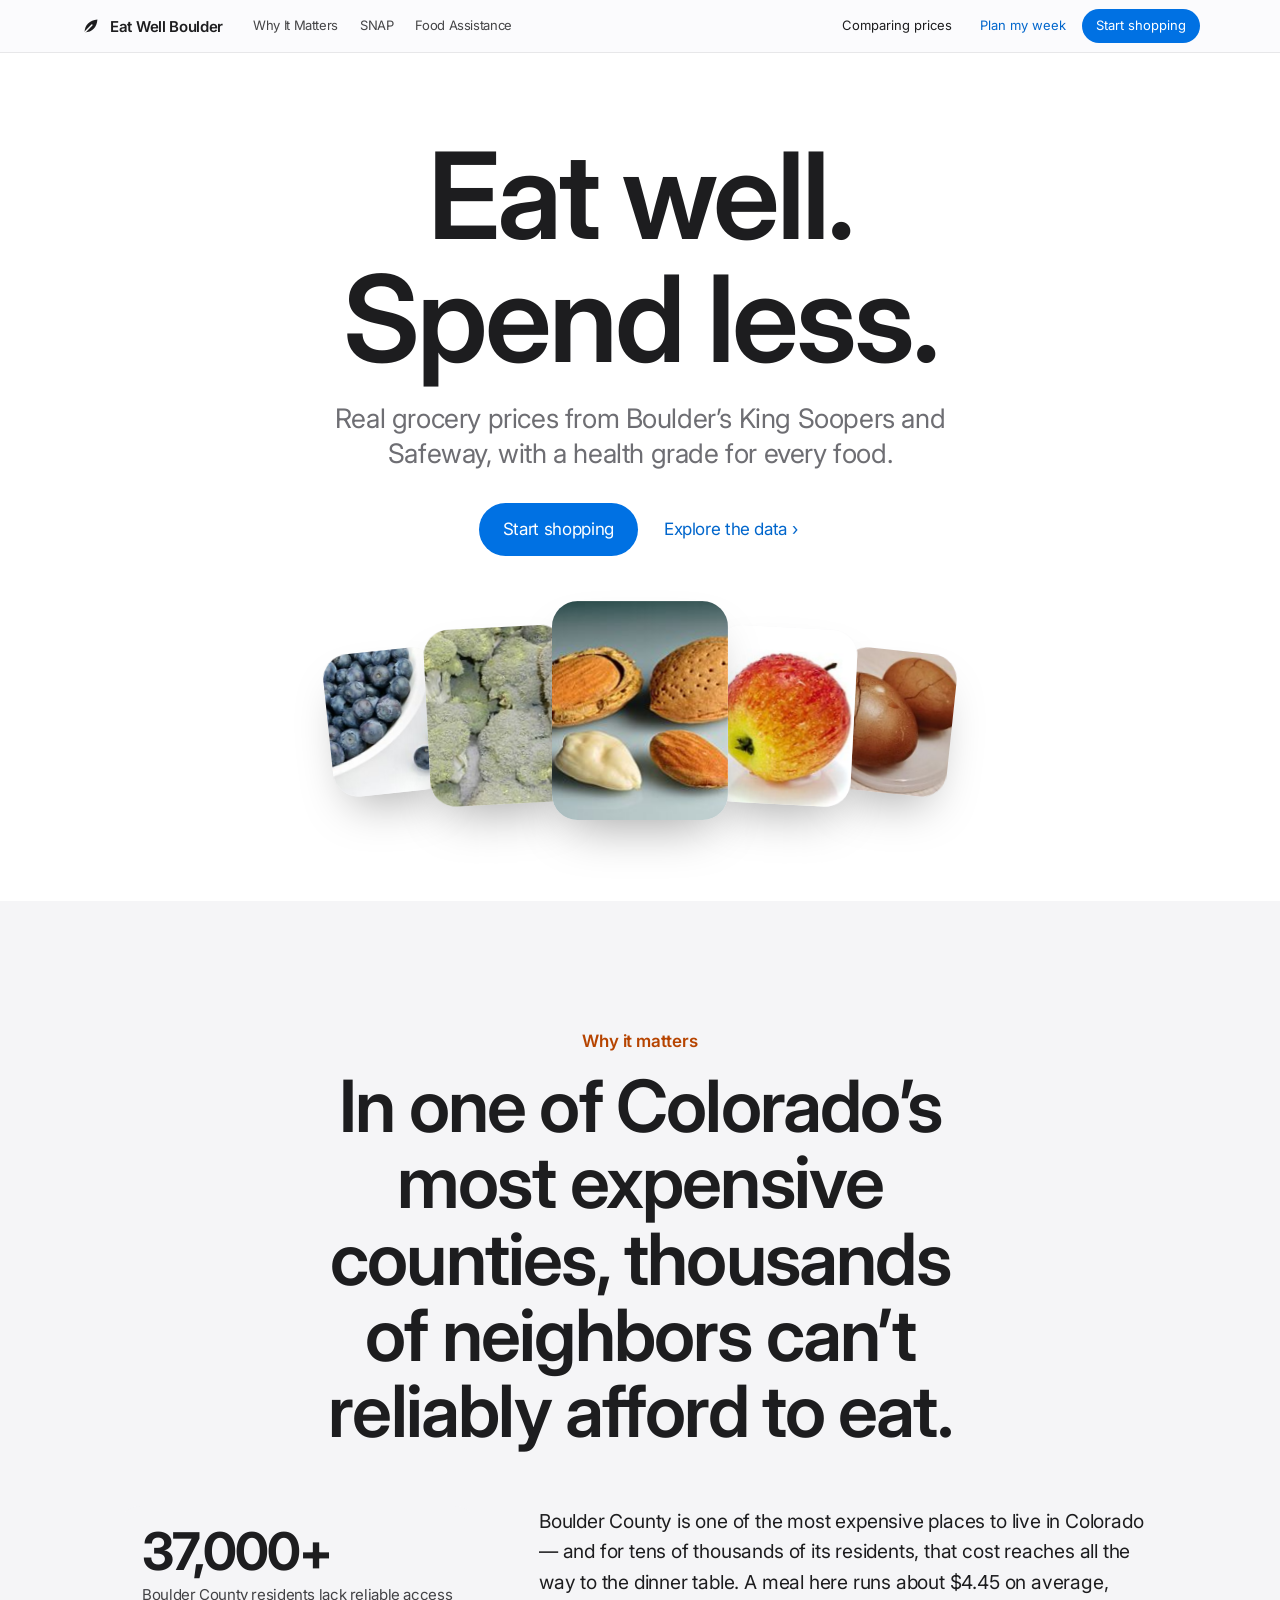
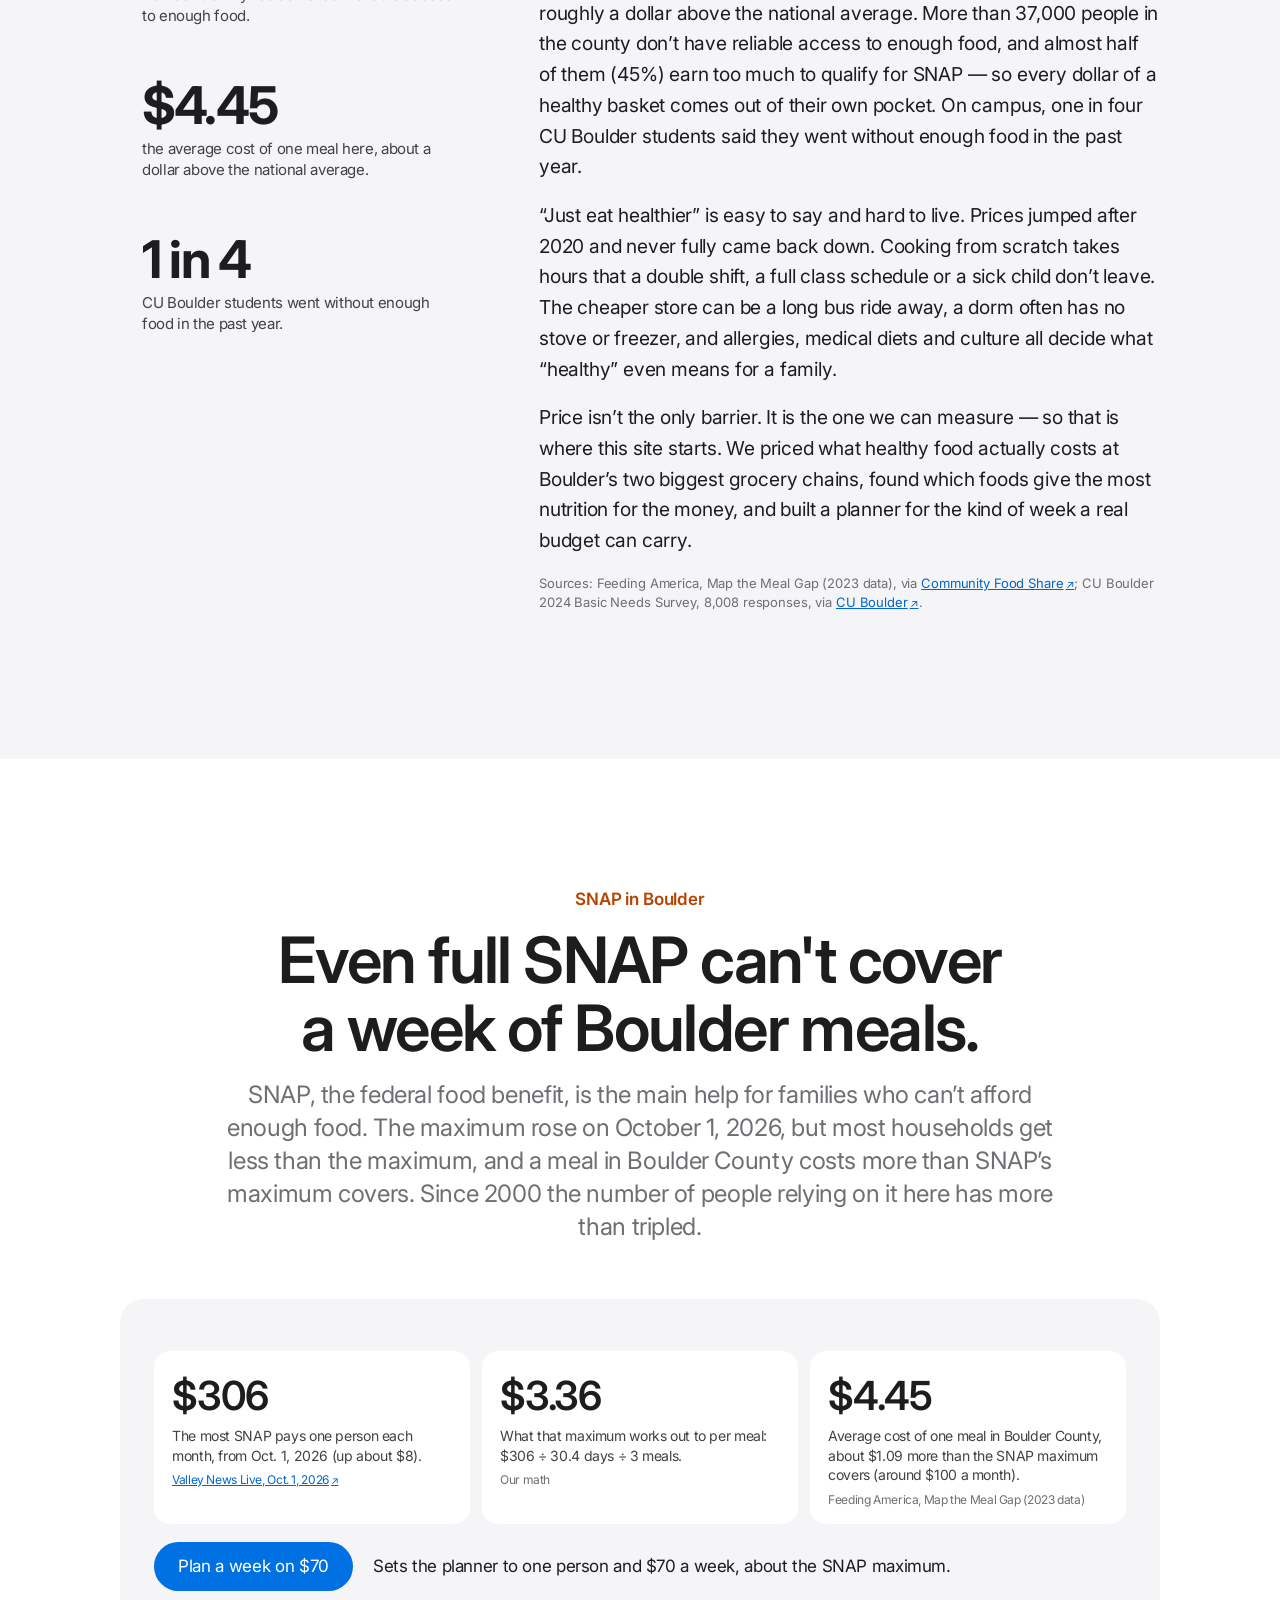
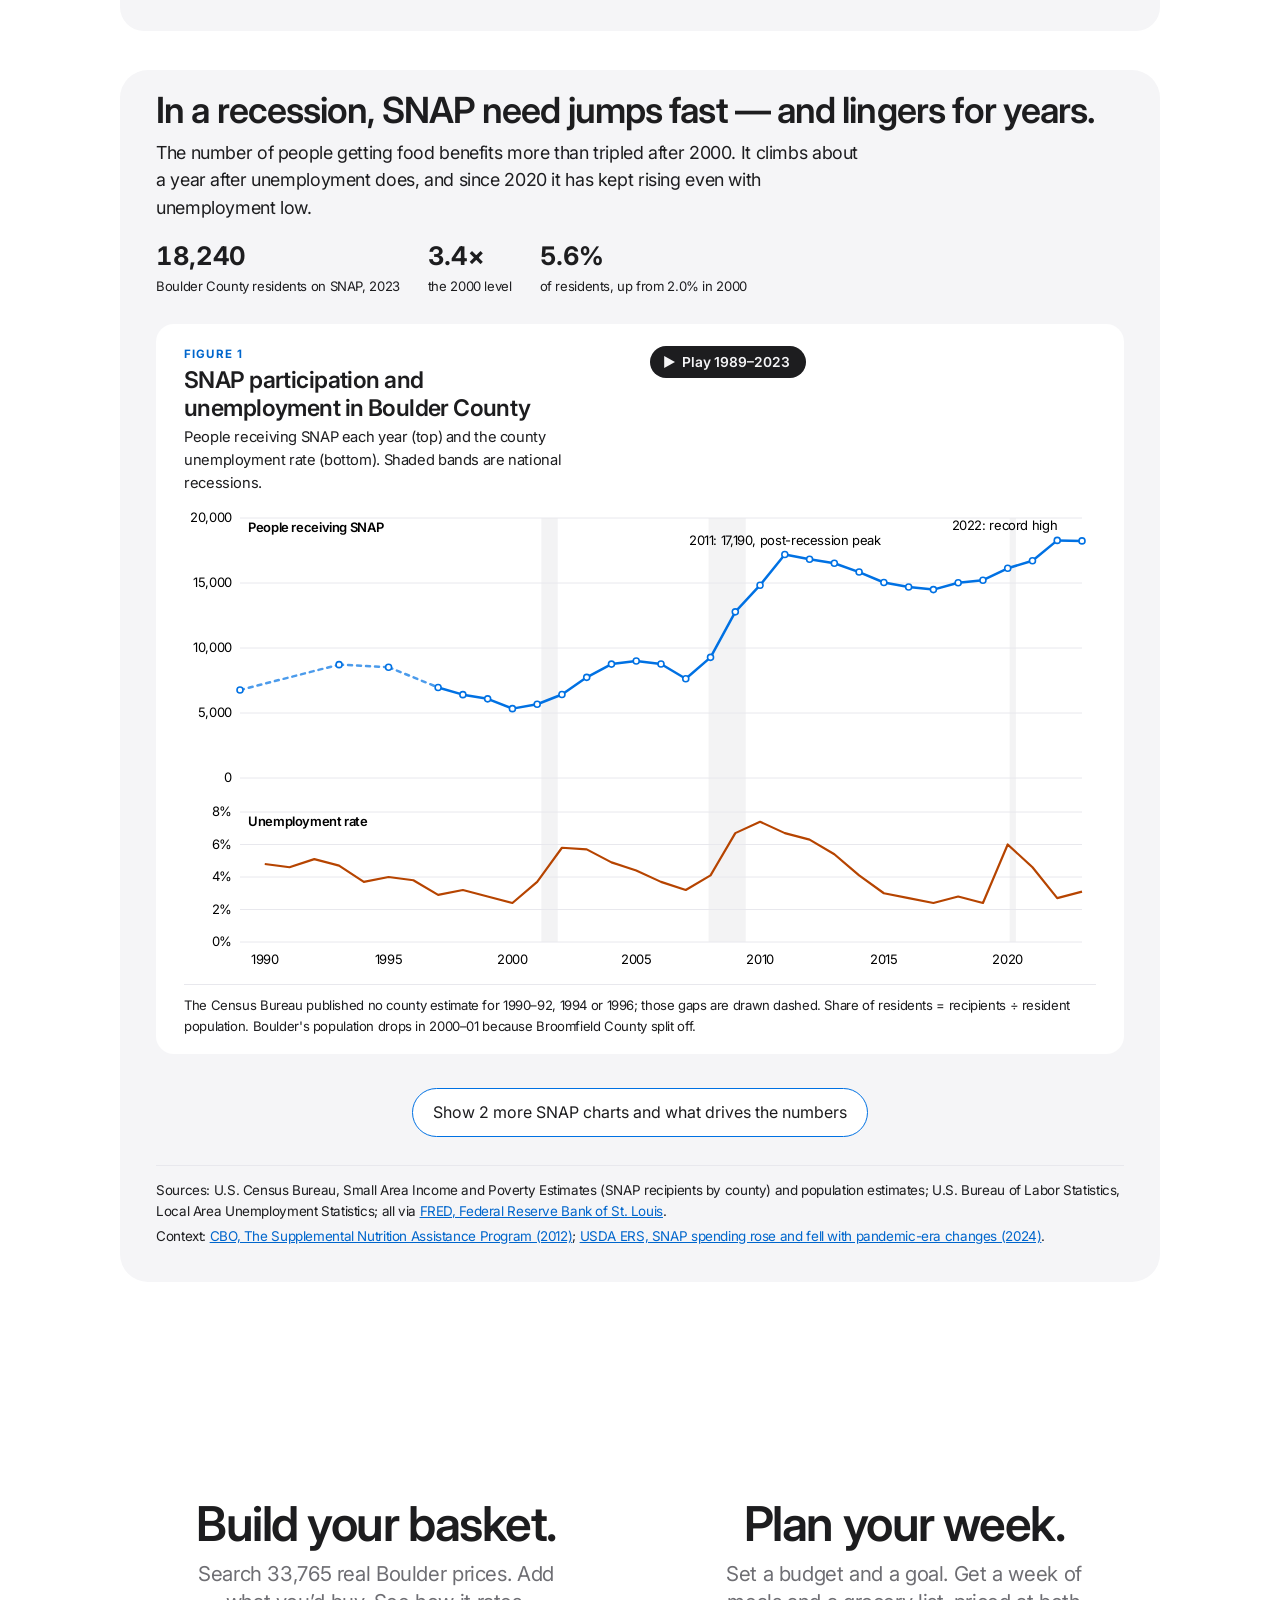
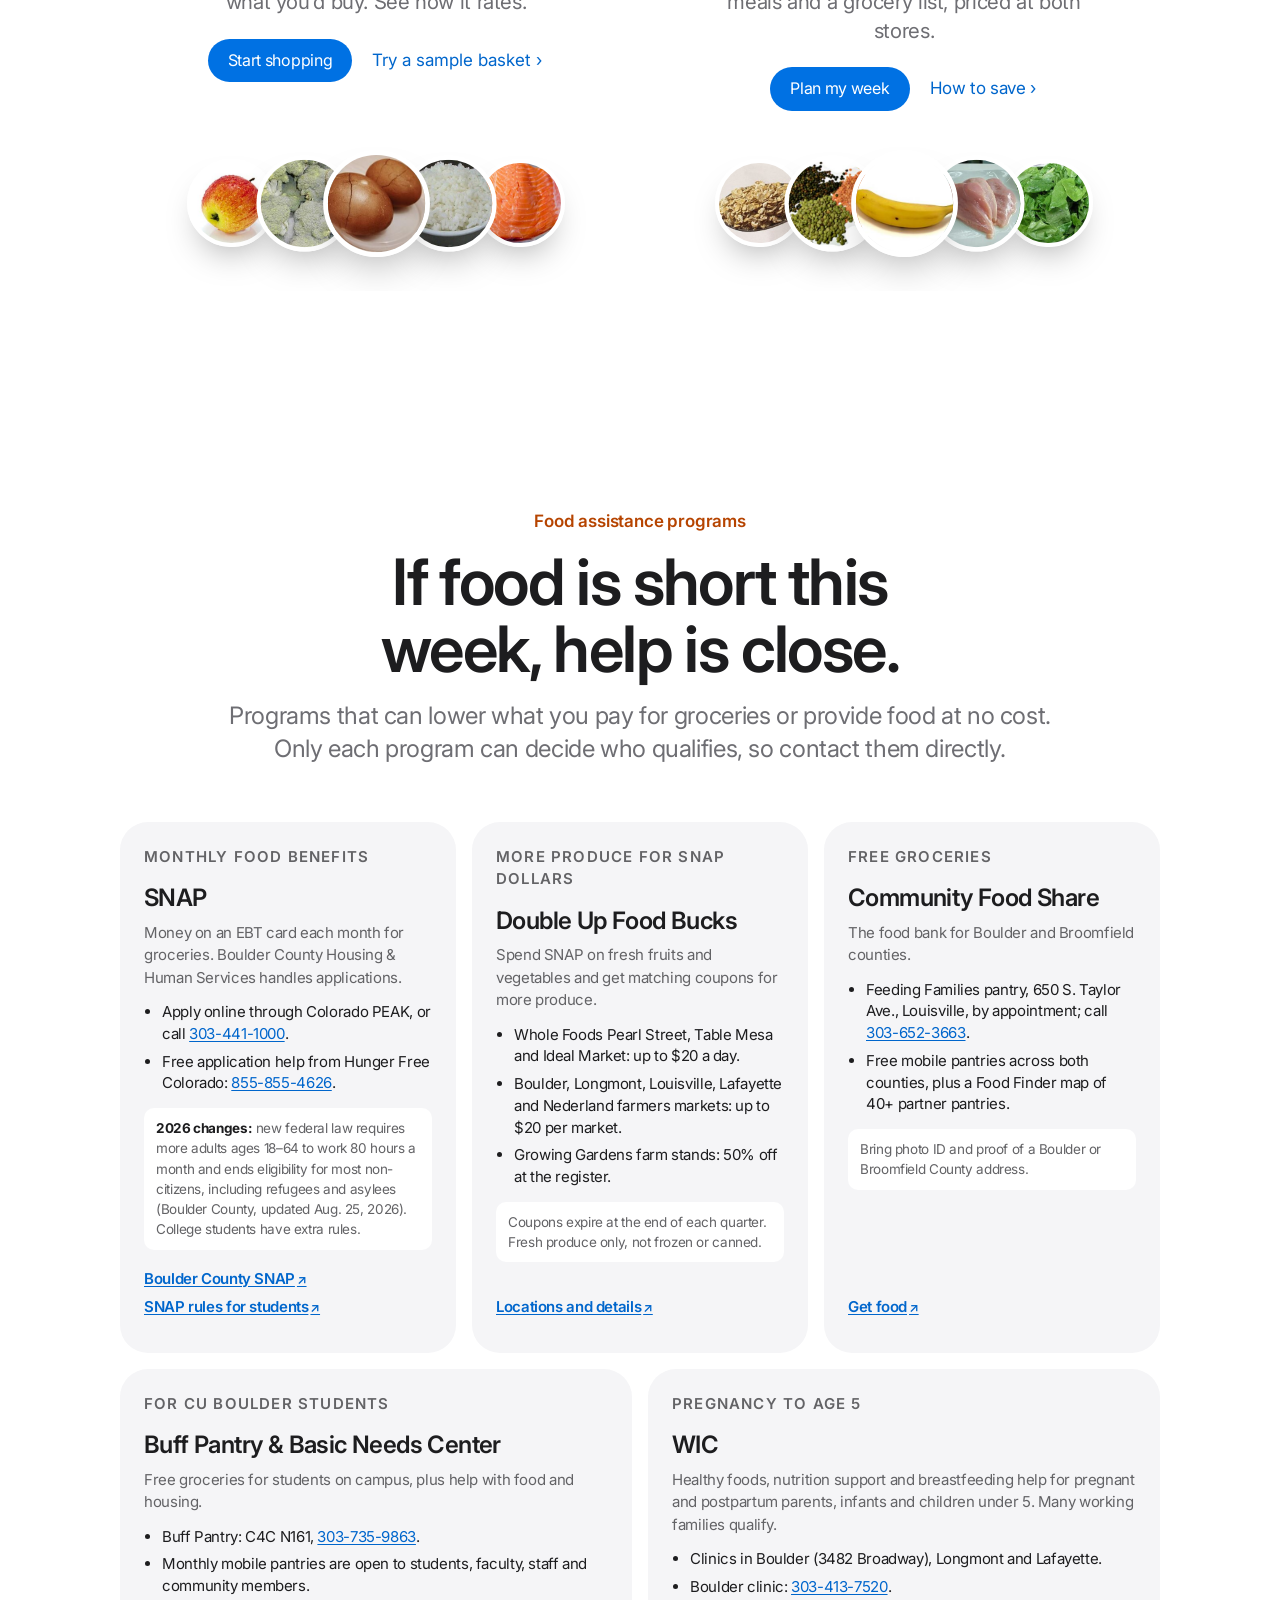
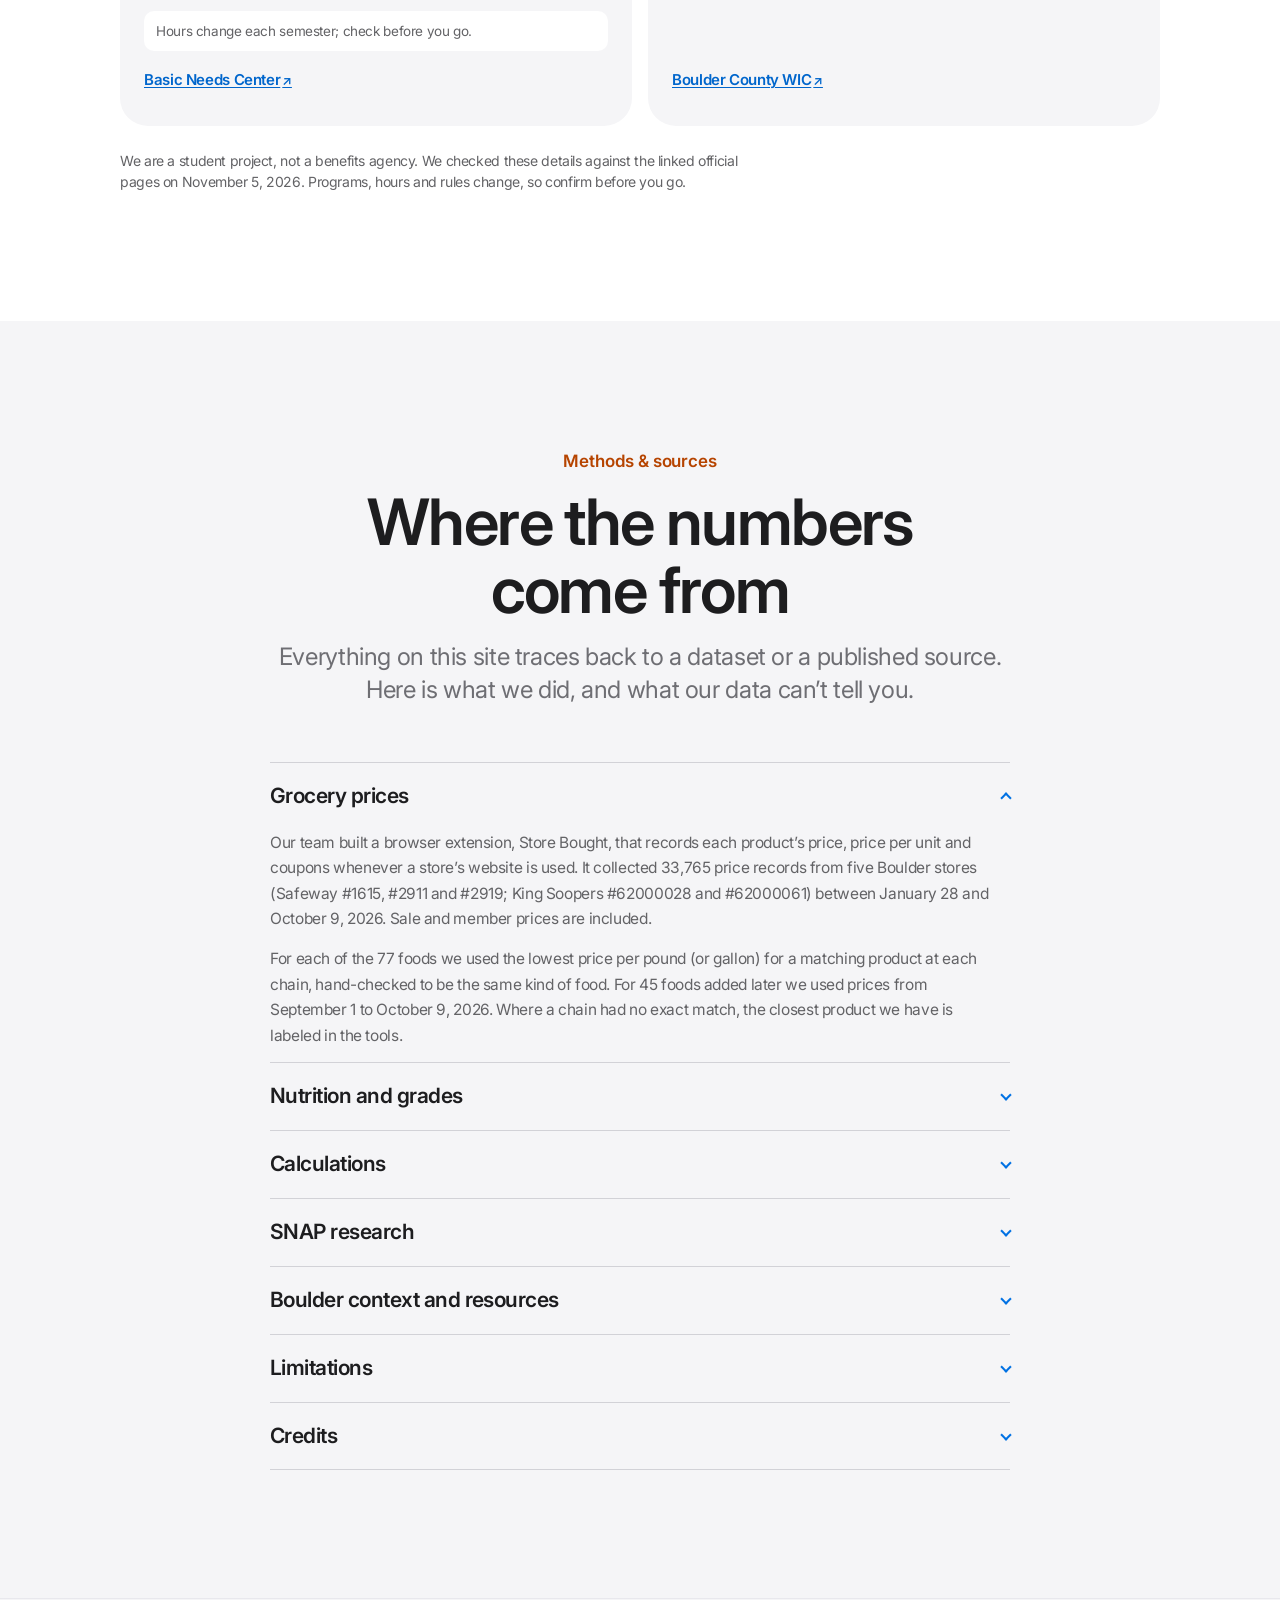
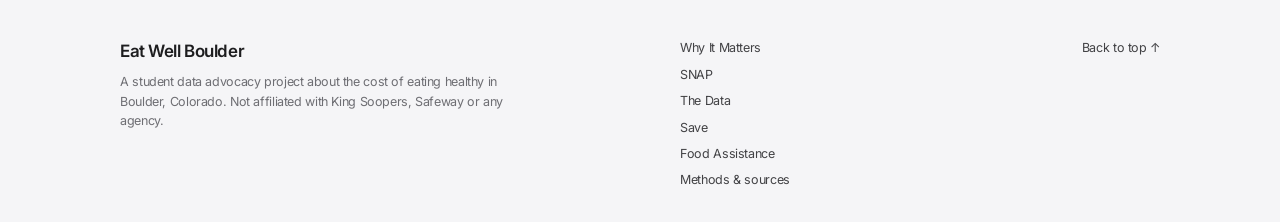
==== app/demo/index.html @ 780f51a7 "Serve the full Eat Well Boulder site at / and keep the price browser at /browse The home page is now" ====
<!DOCTYPE html>
<html lang="en">
<meta charset="utf-8">
<meta name="viewport" content="width=device-width, initial-scale=1">
<title>Eat Well Boulder (Apple classic)</title>
<meta name="claude:viewport-fit-sides" content="cover">
<script>try{history.scrollRestoration='manual'}catch(e){}</script>
<meta name="description" content="Search Boulder grocery prices, build a basket, then see its Nutri-Score ratings, nutrition and the King Soopers vs. Safeway price comparison.">
<link rel="preconnect" href="https://fonts.googleapis.com">
<link rel="preconnect" href="https://fonts.gstatic.com" crossorigin>
<link rel="stylesheet" href="https://fonts.googleapis.com/css2?family=Inter:wght@400;500;600;700&display=swap">
<style>
/* ===== Luke: your basket (nutrition) ===== */
/* Your basket - scoped styles.
   Every rule is prefixed with .bsk, so nothing here touches the rest of the page.
   Custom properties, fonts and box-sizing are set on .bsk only. */
.bsk{--bg:#fcfcfb;--ink:#0b0b0b;--ink2:#52514e;--grid:#e3e2de;--card:#ffffff;--chip:#f1f0ec;--blue:#2a78d6;--orange:#eb6834;--green:#1baf7a;--gold:#eda100}
.bsk,.bsk *{box-sizing:border-box}
.bsk{color-scheme:light}
.bsk{margin:0;background:var(--bg);color:var(--ink);font-family:Carlito,Calibri,"Segoe UI",system-ui,-apple-system,Arial,sans-serif;font-size:16px;line-height:1.35}
.bsk button{font:inherit;color:inherit}
.bsk .page{max-width:1200px;margin:0 auto;padding:0 32px 40px}
.bsk .hero{min-height:100vh;display:flex;flex-direction:column;padding-top:24px}
.bsk .hgrid{flex:1;display:grid;grid-template-columns:minmax(380px,1.15fr) minmax(300px,.85fr);gap:56px;align-items:center;padding-bottom:12px}
.bsk .hint2{text-align:center;color:var(--ink2);font-size:14px;padding:6px 0 14px}
.bsk .hint2 b{display:block;font-size:22px;line-height:1;margin-top:2px}
.bsk .band2{padding-top:36px;border-top:1px solid var(--grid)}
.bsk .sumgrid{display:grid;grid-template-columns:1fr 1fr;gap:48px;align-items:start}
@media(max-width:900px){.bsk .hgrid,.bsk .sumgrid{grid-template-columns:1fr;gap:24px}
.bsk .hero{min-height:auto}}
.bsk h1{font-size:30px;line-height:1.15;margin:0 0 6px;letter-spacing:-.01em}
.bsk .sub{margin:0 0 22px;color:var(--ink2);font-size:17px}
@media(max-width:780px){.bsk .page{padding:0 16px 24px}
.bsk h1{font-size:25px}}
.bsk h2{font-size:13px;letter-spacing:.08em;text-transform:uppercase;color:var(--ink2);margin:0 0 12px;font-weight:700}
.bsk .seg{display:inline-flex;border:1px solid #cfcdc7;border-radius:8px;overflow:hidden;margin-bottom:12px}
.bsk .seg button{background:var(--bg);border:0;padding:6px 12px;font-size:14px;cursor:pointer;border-right:1px solid #cfcdc7}
.bsk .seg button:last-child{border-right:0}
.bsk .seg button[aria-pressed=true]{background:var(--ink);color:var(--bg)}
.bsk .segl{font-size:14px;color:var(--ink2);margin-right:8px}
.bsk .basket{position:relative;width:min(100%,calc((100vh - 300px)*1.119),600px);aspect-ratio:470/420}
.bsk .handle{position:absolute;left:9%;right:9%;top:0;height:30%;border:8px solid #6b6a66;border-bottom:0;border-radius:200px 200px 0 0}
.bsk .rim{position:absolute;left:0;right:0;top:22%;height:22px;background:#6b6a66;border-radius:4px;z-index:3}
.bsk .body{position:absolute;left:2%;right:2%;top:calc(22% + 22px);bottom:0;background:#efeeea;border:3px solid #6b6a66;border-top:0;clip-path:polygon(0 0,100% 0,95% 100%,5% 100%);background-image:repeating-linear-gradient(90deg,transparent 0 34px,rgba(107,106,102,.28) 34px 36px),repeating-linear-gradient(0deg,transparent 0 30px,rgba(107,106,102,.24) 30px 32px)}
.bsk .tiles{position:absolute;left:12px;right:12px;top:8px;bottom:14px}
.bsk .tile{position:absolute;border:2px solid #fcfcfb;border-radius:8px;padding:7px 9px;overflow:hidden;cursor:pointer;text-align:left;transition:left .45s,top .45s,width .45s,height .45s,filter .15s,transform .15s;display:flex;flex-direction:column;justify-content:flex-start}
.bsk .tile:hover,.bsk .tile:focus-visible{filter:brightness(.96);outline:3px solid var(--ink);outline-offset:-3px}
.bsk .tile b{font-size:17px;line-height:1.1}
.bsk .tile span{font-size:14px;line-height:1.25}
.bsk .tile.sm b{font-size:14px}
.bsk .tile.sm span{font-size:12.5px}
.bsk .tile.xs{padding:3px 4px}
.bsk .tile.xs b{font-size:10.5px;overflow-wrap:anywhere}
.bsk .tile.xs span{font-size:10px}
.bsk .tile .x{position:absolute;right:6px;top:6px;background:var(--ink);color:var(--bg);font-size:11px;font-weight:700;padding:1px 6px;border-radius:10px}
.bsk .zero{font-size:14px;color:var(--ink2);margin:8px 0 0;min-height:20px}
.bsk .total{font-size:15px;margin:6px 0 14px}
.bsk details{margin:0}
.bsk summary{cursor:pointer;font-weight:700;font-size:16px;padding:8px 0;border-bottom:1px solid var(--grid);list-style:none;display:flex;align-items:center;gap:8px;user-select:none}
.bsk summary::-webkit-details-marker{display:none}
.bsk .tri{width:12px;height:12px;background:var(--ink);clip-path:polygon(0 15%,100% 15%,50% 85%);transition:transform .15s}
.bsk details:not([open])>summary .tri{transform:rotate(-90deg)}
.bsk .hint{margin-left:auto;font-weight:400;font-size:14px;color:var(--ink2)}
.bsk summary:focus-visible,.bsk .chip:focus-visible,.bsk .row:focus-visible,.bsk .close:focus-visible,.bsk .seg button:focus-visible,.bsk .link:focus-visible{outline:2px solid var(--blue);outline-offset:2px}
.bsk #rows{display:grid;grid-template-columns:repeat(auto-fill,minmax(320px,1fr));column-gap:40px}
.bsk .row{display:flex;align-items:center;gap:10px;width:100%;background:none;border:0;border-bottom:1px solid #f0efeb;padding:4px 0;cursor:pointer;text-align:left}
.bsk .row:hover{background:#f6f5f1}
.bsk .sw{display:none}
.bsk .nm{font-weight:700;font-size:16px;width:158px;flex:none}
.bsk .sv{color:var(--ink2);font-size:14px;flex:1}
.bsk .ns{display:inline-flex;align-items:center;justify-content:center;width:34px;height:26px;border-radius:5px;color:#fff;font-weight:700;font-size:16px;flex:none}
.bsk .key{display:flex;align-items:center;gap:6px;flex-wrap:wrap;margin-top:12px;font-size:14px;color:var(--ink2)}
.bsk .key .ns{width:26px;height:22px;font-size:14px}
.bsk .key .ns+.ns{margin-left:-2px}
.bsk .row .xtag{font-size:11px;font-weight:700;background:var(--ink);color:var(--bg);border-radius:10px;padding:1px 7px;flex:none}
.bsk .tblwrap{overflow-x:auto;padding-bottom:4px}
.bsk .band2 summary h2{margin:0}
.bsk .gintro{font-size:15px;color:#2d2c2a;margin:10px 0 6px;max-width:900px}
.bsk .gscroll{display:flex;gap:14px;overflow-x:auto;scroll-snap-type:x proximity;padding:6px 2px 12px;margin-top:4px;-webkit-overflow-scrolling:touch}
.bsk .gscroll:focus-visible{outline:2px solid var(--blue);outline-offset:2px}
.bsk .gcard{flex:0 0 268px;scroll-snap-align:start;border:1px solid var(--grid);border-radius:12px;padding:12px 14px;background:var(--card)}
.bsk .gcard h3{margin:0;font-size:17px;line-height:1.15}
.bsk .gcard .gs{font-size:13.5px;color:var(--ink2);margin:2px 0 8px}
.bsk .gcard .gsc{font-size:13.5px;padding:6px 8px;background:var(--chip);border-radius:8px;margin-bottom:10px}
.bsk .gcard .gsc b{font-size:15px;display:block}
.bsk .gn{margin:0 0 9px}
.bsk .gn .gl{font-size:14px;margin-bottom:3px}
.bsk .gn .gl b{font-weight:700}
.bsk .gn .gl span{display:block;color:var(--ink2);font-size:13px}
.bsk .gbar{height:12px;background:#ecebe6;border-radius:6px;overflow:hidden;display:flex}
.bsk .gbar i{display:block;height:100%}
.bsk .gbar i.add{background:#86cf96;border-left:2px solid #fcfcfb}
.bsk .gcard .gl2{font-size:12.5px;color:var(--ink2);margin-top:4px}
.bsk .gcard a{font-size:12.5px}
.bsk .gkey{display:flex;gap:14px;flex-wrap:wrap;font-size:13.5px;color:var(--ink2);margin:4px 0 2px;align-items:center}
.bsk .gkey i{display:inline-block;width:22px;height:10px;border-radius:5px;vertical-align:middle;margin-right:5px}
.bsk .ghint{font-size:13.5px;color:var(--ink2);margin:2px 0 0}
.bsk .gcard{display:flex;flex-direction:column}
.bsk .gcard .gl2{margin-bottom:6px}
.bsk .sub .pc{display:block;margin:3px 0}
.bsk .sub .pc b{display:inline-block;min-width:44px}
.bsk .tip{font-size:14px;color:var(--ink2);margin:2px 0 0}
.bsk .gcount{display:flex;gap:14px;flex-wrap:wrap;margin:2px 0 12px;font-size:14.5px;color:var(--ink2);align-items:center}
.bsk .gcount span{display:inline-flex;align-items:center;gap:6px}
.bsk .gcount .ns{width:26px;height:22px;font-size:14px}
.bsk .cs{padding-top:0;margin-top:0!important;border-top:0}
.bsk .cs>details>summary{padding:12px 0}
.bsk .cs h2{font-size:14px}
.bsk .notes.cs2{margin-top:0;padding-top:0}
.bsk .more{font-size:14px;color:var(--ink2);margin:30px 0 0;padding-bottom:6px;border-bottom:1px solid var(--grid)}
.bsk .gadd{margin-top:auto;width:100%;background:var(--ink);color:var(--bg);border:0;border-radius:8px;padding:8px 10px;font-size:14.5px;font-weight:700;cursor:pointer}
.bsk .gadd:hover{background:#2d2c2a}
.bsk .gadd:focus-visible,.bsk .gchip button:focus-visible,.bsk .gstat button:focus-visible{outline:2px solid var(--blue);outline-offset:2px}
.bsk .gcartw{font-size:14.5px;margin:8px 0 2px;display:flex;flex-wrap:wrap;gap:6px;align-items:center}
.bsk .gchip{display:inline-flex;align-items:center;gap:6px;border:1px solid #bdbcb7;border-radius:20px;padding:3px 6px 3px 12px;font-size:14px;background:var(--bg)}
.bsk .gchip button{border:0;background:var(--chip);border-radius:50%;width:22px;height:22px;cursor:pointer;font-size:12px;line-height:1}
.bsk .gstat{font-size:14.5px;margin:6px 0 0;min-height:22px}
.bsk .gstat button{background:none;border:0;color:var(--blue);text-decoration:underline;cursor:pointer;font-size:14.5px;padding:0 0 0 6px}
.bsk .gdone{padding:18px 14px;color:var(--ink2);font-size:15px}
.bsk #nsec>summary{border-bottom:1px solid var(--grid);margin-bottom:6px}
.bsk .sh{font-size:16px;margin:18px 0 8px;font-weight:700}
.bsk .sh small{font-weight:400;font-size:13.5px;color:var(--ink2);margin-left:6px}
.bsk .bstats{display:grid;grid-template-columns:repeat(4,1fr);gap:10px;margin-bottom:14px}
.bsk .bstats .stat b{font-size:24px}
.bsk .bgrid{display:grid;grid-template-columns:1fr 1fr;gap:0 40px}
.bsk .bgrid h4{font-size:13px;letter-spacing:.07em;text-transform:uppercase;color:var(--ink2);margin:0 0 4px;font-weight:700}
.bsk .br{display:grid;grid-template-columns:112px 1fr 76px 42px 38px;gap:8px;align-items:center;padding:4px 0;border-bottom:1px solid #f0efeb;font-size:14px}
.bsk .br .bn{white-space:nowrap}
.bsk .bb{height:12px;background:#ecebe6;border-radius:6px;overflow:hidden}
.bsk .bb i{display:block;height:100%;border-radius:6px}
.bsk .br .bv{text-align:right;color:var(--ink2)}
.bsk .br .bp{text-align:right;font-weight:700}
.bsk .br .bl{text-align:right;font-size:12px;color:var(--ink2)}
.bsk .bnote{font-size:13.5px;color:var(--ink2);margin:8px 0 0}
@media(max-width:900px){.bsk .bgrid{grid-template-columns:1fr}
.bsk .bstats{grid-template-columns:1fr 1fr}}
.bsk .tbl{width:100%;min-width:900px}
.bsk a{color:var(--blue)}
.bsk .tr{display:grid;grid-template-columns:118px repeat(var(--n,15),minmax(0,1fr)) 64px;gap:4px;align-items:center;padding:2px 0}
.bsk .th{padding-bottom:6px}
.bsk .th div{text-align:center;font-weight:700;font-size:12px;line-height:1.15;overflow-wrap:anywhere}
.bsk .th i{display:none}
.bsk .lab{font-size:14px;white-space:nowrap}
.bsk .c{text-align:center;border-radius:5px;padding:5px 0;font-size:14px;min-height:30px;display:flex;flex-direction:column;justify-content:center;line-height:1.1}
.bsk .c small{font-size:11px;color:var(--ink2);margin-top:1px}
.bsk .c.na{background:#e8e7e2;color:var(--ink2);font-size:13px}
.bsk .c.m{background:var(--chip)}
.bsk .c.b{font-weight:700}
.bsk .cap{font-size:13.5px;color:var(--ink2);margin:10px 0 4px}
.bsk .grp{font-size:13.5px;color:var(--ink2);margin:10px 0 2px;display:flex;justify-content:space-between}
.bsk .score{border-top:1px solid #cfcdc7;border-bottom:1px solid var(--grid);margin-top:12px;padding:8px 0 6px}
.bsk .score .c{font-weight:700;font-size:13.5px;background:none}
.bsk .score .lab{font-weight:700;font-size:14px;white-space:normal;line-height:1.1}
.bsk .expl{font-size:14px;color:var(--ink2);margin:0 0 4px}
.bsk .boxcol{outline:0}
.bsk .link{background:none;border:0;color:var(--blue);cursor:pointer;font-size:14px;padding:6px 0;text-decoration:underline}
.bsk .ramp{display:flex;align-items:center;gap:8px;font-size:13.5px;color:var(--ink2);margin:6px 0 6px}
.bsk .ramp i{display:block;width:160px;height:12px;border-radius:6px;background:linear-gradient(90deg,#ee9d95,#f6dc8c 42%,#86cf96)}
.bsk .dag{font-size:13px;vertical-align:super;line-height:0}
.bsk .hgrid.hasip{align-items:start}
.bsk .ip{border:1px solid var(--grid);border-radius:12px;padding:16px 18px 18px;background:var(--card);max-height:calc(100vh - 200px);min-height:320px;overflow-y:auto;animation:bsk-ipin .18s ease-out}
.bsk .ip[hidden]{display:none}
@keyframes bsk-ipin{from{opacity:0;transform:translateY(6px)}to{opacity:1;transform:none}}
@media(prefers-reduced-motion:reduce){.bsk .ip{animation:none}}
.bsk .ipback{background:none;border:0;padding:0;color:var(--blue);font-size:14px;cursor:pointer;margin-bottom:8px}
.bsk .ipback:hover{text-decoration:underline}
.bsk .iph{display:flex;align-items:flex-start;gap:12px}
.bsk .iph>div{flex:1;min-width:0}
.bsk .iph h2{margin:0;font-size:25px;line-height:1.1;text-transform:none;letter-spacing:0;color:var(--ink)}
.bsk .ipsrv{font-size:14px;color:var(--ink2);margin-top:3px}
.bsk .ip .ns.lg{width:44px;height:44px;font-size:24px;flex:none;display:inline-flex;align-items:center;justify-content:center;border-radius:8px;font-weight:700}
.bsk .ipx{flex:none;width:34px;height:34px;border-radius:50%;border:1px solid #bdbcb7;background:var(--bg);cursor:pointer;font-size:15px;line-height:1}
.bsk .ipx:hover{background:var(--chip)}
.bsk .ipx:focus-visible,.bsk .ipback:focus-visible,.bsk .ipopen:focus-visible{outline:2px solid var(--blue);outline-offset:2px}
.bsk .ip h3{margin:16px 0 6px;font-size:12px;letter-spacing:.06em;text-transform:uppercase;color:var(--ink2)}
.bsk .ip .macro{display:grid;grid-template-columns:repeat(4,1fr);gap:8px;margin-top:12px}
.bsk .ip .macro div{border:1px solid var(--grid);border-radius:10px;padding:7px 9px}
.bsk .ip .macro b{display:block;font-size:21px;line-height:1.05}
.bsk .ip .macro span{font-size:12.5px;color:var(--ink2)}
.bsk .nbr{display:grid;grid-template-columns:118px 1fr 44px;gap:8px;align-items:center;font-size:14px;margin:3px 0}
.bsk .nbr .bar{height:10px;background:var(--chip);border-radius:5px;overflow:hidden}
.bsk .nbr .bar i{display:block;height:100%;background:var(--ink);border-radius:5px}
.bsk .nbr b{text-align:right}
.bsk .ip ul.pl{margin:0;padding-left:18px;font-size:15px}
.bsk .ip ul.pl li{margin:0 0 5px}
.bsk .ip .fine{font-size:13px;color:var(--ink2);margin:6px 0 0}
.bsk .altt{width:100%;border-collapse:collapse;font-size:13px;margin:4px 0 6px}
.bsk .altt th{font-weight:600;text-align:right;color:var(--ink2);padding:3px 3px;border-bottom:1px solid var(--grid)}
.bsk .altt th:first-child{text-align:left}
.bsk .altt td{padding:5px 3px;text-align:right;border-bottom:1px solid #f0efeb;white-space:nowrap}
.bsk .altt td:first-child{text-align:left;white-space:normal;font-weight:600}
.bsk .altt tr.cur td{background:#f6f5f1}
.bsk .altt .ns{width:22px;height:20px;font-size:12px;display:inline-flex;align-items:center;justify-content:center;border-radius:4px;font-weight:700;margin-right:5px;vertical-align:middle}
.bsk .altn{margin:0 0 9px;font-size:14.5px}
.bsk .altn .vd{display:inline-block;font-size:11.5px;font-weight:700;padding:1px 8px;border-radius:10px;margin-left:4px;background:var(--chip)}
.bsk .altn .vd.up{background:#dff1e6;color:#0e5a33}
.bsk .altn a{color:var(--blue)}
.bsk .ipopen{margin-top:14px;font-size:14px;padding:6px 14px;border-radius:20px;border:1px solid #bdbcb7;background:var(--bg);cursor:pointer}
.bsk .ipopen:hover{background:var(--chip)}
.bsk #tiles.has-sel .tile:not(.sel){filter:saturate(.35) brightness(1.08)}
.bsk .tile.sel{outline:3px solid var(--ink);outline-offset:-3px;z-index:2}
.bsk .row.sel{background:var(--chip);font-weight:700}
@media(max-width:900px){.bsk .ip{max-height:none}}
.bsk .stats{display:grid;grid-template-columns:1fr 1fr;gap:10px;margin-bottom:14px}
.bsk .stat{border:1px solid var(--grid);border-radius:10px;padding:10px 12px}
.bsk .stat b{display:block;font-size:28px;line-height:1.05}
.bsk .stat span{font-size:13.5px;color:var(--ink2)}
.bsk .pts{list-style:none;margin:0 0 14px;padding:0}
.bsk .pts li{margin:0 0 10px;font-size:15.5px;display:grid;grid-template-columns:62px 1fr;gap:8px}
.bsk .pts strong{font-size:12px;padding-top:3px;letter-spacing:.06em;text-transform:uppercase;color:var(--ink2)}
.bsk .chips{display:flex;flex-wrap:wrap;gap:6px;margin:6px 0 10px}
.bsk .chip{font-size:14px;padding:5px 12px;border-radius:20px;border:1px solid #bdbcb7;background:var(--bg);cursor:pointer}
.bsk .chip[aria-pressed=true]{background:var(--ink);color:var(--bg);border-color:var(--ink)}
.bsk .rs p{margin:0 0 8px;font-size:15px}
.bsk .rs{min-height:48px}
.bsk .notes{margin-top:26px;border-top:1px solid var(--grid);padding-top:6px}
.bsk .notes summary{font-size:15px}
.bsk .nb{display:grid;grid-template-columns:repeat(2,1fr);gap:20px 40px;padding:12px 0 4px;font-size:14.5px;color:#2d2c2a}
@media(max-width:900px){.bsk .nb{grid-template-columns:1fr}}
.bsk .nb h3{font-size:13px;letter-spacing:.07em;text-transform:uppercase;color:var(--ink2);margin:0 0 6px}
.bsk .nb p{margin:0 0 8px}
.bsk dialog{border:0;border-radius:14px;padding:0;width:min(420px,94vw);max-height:92vh;box-shadow:0 20px 60px rgba(0,0,0,.35);background:var(--card);color:var(--ink);overflow:auto}
.bsk dialog::backdrop{background:rgba(11,11,11,.45)}
.bsk .lbl{padding:0 0 14px;background:var(--card);color:var(--ink)}
.bsk .lbl .band{height:10px;background:var(--ink)}
.bsk .lbl .hd{padding:12px 18px 6px;display:flex;align-items:flex-start;gap:10px}
.bsk .lbl h3{margin:0;font-size:22px;line-height:1.1}
.bsk .lbl .srv{color:var(--ink2);font-size:14.5px}
.bsk .close{margin-left:auto;background:none;border:1px solid #cfcdc7;border-radius:8px;width:34px;height:34px;font-size:18px;cursor:pointer;flex:none}
.bsk .lbl .nav{display:flex;gap:6px;padding:0 18px 6px}
.bsk .lbl .nav button{background:none;border:1px solid #cfcdc7;border-radius:8px;padding:3px 10px;font-size:13.5px;cursor:pointer}
.bsk .lbl .big{display:flex;justify-content:space-between;align-items:baseline;border-top:8px solid var(--ink);margin:6px 18px 0;padding-top:6px}
.bsk .lbl .big b{font-size:34px}
.bsk .lbl .big span{font-size:15px}
.bsk .lbl .ln{display:flex;justify-content:space-between;margin:0 18px;padding:4px 0;border-bottom:1px solid var(--grid);font-size:15px}
.bsk .lbl .ln.th2{font-size:12.5px;color:var(--ink2);letter-spacing:.05em;text-transform:uppercase;border-bottom:3px solid var(--ink);padding-top:10px}
.bsk .lbl .ln em{font-style:normal;color:var(--ink2)}
.bsk .lbl .ln b{font-weight:700}
.bsk .lbl .nsb{margin:12px 18px 0;padding:10px;border:1px solid var(--grid);border-radius:10px;display:flex;gap:10px;align-items:flex-start;font-size:14px}
.bsk .lbl .nsb .ns{width:40px;height:34px;font-size:20px}
.bsk .lbl .fn{margin:10px 18px 0;font-size:13px;color:var(--ink2)}
.bsk .labels4{display:none}
.bsk.labels .page{display:none}
.bsk.labels .labels4{display:grid;grid-template-columns:repeat(4,1fr);gap:22px;padding:24px;max-width:1700px;margin:0 auto}
.bsk.labels .labels4 .lbl{border:1px solid var(--grid);border-radius:12px;overflow:hidden}
@media print{.bsk .link,.bsk .seg{display:none}}

/* ===== Ben: cost of calories vs. protein ===== */
/* Cost of Calories vs. Protein: styles.
   Everything is scoped under .ccp, so it will not touch the rest of your site.
   Light by default. Add data-theme="dark" to the .ccp element for the dark palette. */
.ccp{--bg:#ffffff; --ink:#0b0b0b; --ink2:#52514e; --rule:#e3e2de; --chip:#f1f0ec; --accent:#264f80; --green:#0f7a54; --focus:#2a78d6;
  --b0:#eaf1f8; --b1:#c6d9ea; --b2:#93b9d8; --b3:#4a82b5; --b4:#264f80;
  --t0:#0b0b0b; --t1:#0b0b0b; --t2:#0b0b0b; --t3:#ffffff; --t4:#ffffff;
  --font:Carlito,Calibri,"Segoe UI",system-ui,-apple-system,Arial,sans-serif;}

.ccp[data-theme="dark"]{--bg:#14161a; --ink:#f2f1ee; --ink2:#b4b2ab; --rule:#2c2f35; --chip:#23262c; --accent:#8ec0f2; --green:#5fd3a1; --focus:#6fa8e8;
  --b0:#1b2531; --b1:#25405c; --b2:#33618f; --b3:#4f8fcf; --b4:#8ec0f2;
  --t0:#f2f1ee; --t1:#f2f1ee; --t2:#ffffff; --t3:#08111c; --t4:#08111c; color-scheme:dark}

.ccp, .ccp *{box-sizing:border-box}

.ccp{display:block;background:var(--bg);color:var(--ink);font-family:var(--font);font-size:16px;line-height:1.35;
  padding-left:max(16px,env(safe-area-inset-left,0px));padding-right:max(16px,env(safe-area-inset-right,0px));padding-block:24px 40px}

.ccp .wrap{max-width:1240px;margin:0 auto}

.ccp h1{font-size:clamp(26px,4vw,38px);line-height:1.1;margin:0 0 18px;letter-spacing:-.01em;text-wrap:balance}

.ccp button{font:inherit;color:inherit}

.ccp .controls{display:flex;flex-wrap:wrap;gap:12px 32px;margin:0 0 26px}

.ccp .ctl{display:flex;flex-direction:column;gap:5px;min-width:0}

.ccp .ctl>span{font-size:13px;letter-spacing:.08em;text-transform:uppercase;color:var(--ink2);font-weight:700}

.ccp .seg{display:inline-flex;flex-wrap:wrap;border:1px solid var(--ink2);border-radius:8px;overflow:hidden}

.ccp .seg button{background:var(--bg);border:0;padding:7px 14px;font-size:15px;cursor:pointer;border-right:1px solid var(--ink2)}

.ccp .seg button:last-child{border-right:0}

.ccp .seg button[aria-pressed=true]{background:var(--ink);color:var(--bg);font-weight:700}

.ccp button:focus-visible,.ccp summary:focus-visible,.ccp .ic:focus-visible{outline:3px solid var(--focus);outline-offset:2px}

.ccp .stats{display:grid;grid-template-columns:repeat(3,1fr);gap:16px;text-align:center;margin:0 0 34px}

.ccp .stat b{display:block;font-size:clamp(30px,5vw,46px);line-height:1;font-variant-numeric:tabular-nums}

.ccp .stat.best b{color:var(--accent)}

.ccp .stat strong{display:block;font-size:17px;margin-top:6px}

.ccp .stat span{display:block;font-size:14.5px;color:var(--ink2)}

.ccp .scroll{overflow-x:auto;padding-bottom:6px}

.ccp .hm{display:grid;grid-template-columns:116px repeat(17,minmax(60px,1fr));min-width:1140px}

.ccp .hm>*{min-width:0}

.ccp .lab{position:sticky;left:0;background:var(--bg);z-index:2;display:flex;align-items:center;justify-content:flex-end;padding-right:12px;font-size:15px;color:var(--ink2);text-align:right}

.ccp .dir{grid-column:2 / -1;display:flex;align-items:center;gap:14px;margin:0 0 14px;font-size:19px;font-weight:700}

.ccp .dir i{flex:1;height:3px;background:var(--ink);position:relative;border-radius:2px}

.ccp .dir i::after{content:"";position:absolute;right:-2px;top:50%;transform:translateY(-50%);border-left:14px solid var(--ink);border-top:8px solid transparent;border-bottom:8px solid transparent}

.ccp .ic{font-size:36px;line-height:1;text-align:center;padding-top:4px}

.ccp .nm{font-size:14px;line-height:1.15;text-align:center;font-weight:700;padding:6px 2px 2px}

.ccp .am{font-size:12.5px;line-height:1.2;text-align:center;color:var(--ink2);padding:2px 2px 4px;min-height:34px}

.ccp .ptitle{grid-column:1 / -1;font-size:20px;font-weight:700;margin:26px 0 8px}

.ccp .cell{display:flex;align-items:center;justify-content:center;height:48px;font-size:15.5px;font-variant-numeric:tabular-nums;box-shadow:inset 0 0 0 1px var(--bg);transition:opacity .15s}

.ccp .cell.win{font-weight:700}

.ccp .b0{background:var(--b0);color:var(--t0)}

.ccp .b1{background:var(--b1);color:var(--t1)}

.ccp .b2{background:var(--b2);color:var(--t2)}

.ccp .b3{background:var(--b3);color:var(--t3)}

.ccp .b4{background:var(--b4);color:var(--t4)}

.ccp .chp{display:flex;flex-direction:column;align-items:center;justify-content:center;text-align:center;font-size:12.5px;line-height:1.2;padding:8px 2px 2px;color:var(--green);font-weight:700}

.ccp .chp.same{color:var(--ink2);font-weight:400;font-style:italic}

.ccp .cl{cursor:pointer}

.ccp .hm.dim .cl{opacity:.38}

.ccp .hm.dim .cl.on{opacity:1}

.ccp .hint{font-size:14px;color:var(--ink2);margin:10px 0 0}

.ccp .detail{margin:26px 0 0;padding:16px 18px;background:var(--chip);border-radius:12px;display:grid;grid-template-columns:auto 1fr;gap:6px 18px;align-items:start}

.ccp .detail .big{font-size:52px;line-height:1}

.ccp .detail h2{font-size:21px;margin:0 0 4px}

.ccp .facts{display:grid;grid-template-columns:repeat(auto-fit,minmax(190px,1fr));gap:6px 22px;margin:8px 0 0}

.ccp .facts div{font-size:15px}

.ccp .facts small{display:block;font-size:12.5px;letter-spacing:.06em;text-transform:uppercase;color:var(--ink2);font-weight:700}

.ccp .note{font-size:14px;color:var(--ink2);margin:8px 0 0}

.ccp .legend{display:flex;flex-wrap:wrap;justify-content:center;gap:18px 56px;margin:30px 0 8px}

.ccp .lg{display:flex;flex-direction:column;align-items:center;gap:4px;font-size:13.5px;color:var(--ink2)}

.ccp .lg .bar{display:flex}

.ccp .lg .bar div{width:74px;height:14px;box-shadow:inset 0 0 0 1px var(--bg)}

.ccp .lg .tx{display:flex}

.ccp .lg .tx span{width:74px;text-align:center;font-size:12.5px}

.ccp .key{text-align:center;font-size:15px;margin:10px 0 0}

.ccp details{margin:26px 0 0;border-top:1px solid var(--rule)}

.ccp summary{cursor:pointer;font-weight:700;font-size:16px;padding:12px 0;list-style:none;display:flex;gap:8px;align-items:center}

.ccp summary::-webkit-details-marker{display:none}

.ccp summary::before{content:"";width:11px;height:11px;background:var(--ink);clip-path:polygon(0 15%,100% 15%,50% 85%);transform:rotate(-90deg);transition:transform .15s}

.ccp details[open]>summary::before{transform:none}

.ccp .meth{font-size:14px;color:var(--ink2);max-width:980px}

.ccp .meth p{margin:0 0 8px}

.ccp table{border-collapse:collapse;font-size:14px;min-width:620px;font-variant-numeric:tabular-nums}

.ccp th,.ccp td{text-align:right;padding:5px 12px;border-bottom:1px solid var(--rule)}

.ccp th:first-child,.ccp td:first-child{text-align:left}

.ccp th{font-size:12.5px;letter-spacing:.05em;text-transform:uppercase;color:var(--ink2)}

@media (max-width:760px){.ccp .stats{grid-template-columns:1fr}.ccp .detail{grid-template-columns:1fr}.ccp .dir{font-size:16px}}

@media (prefers-reduced-motion:reduce){.ccp, .ccp *{transition:none!important}}

/* ===== Marco: SNAP in Boulder County ===== */
/* Boulder County SNAP visualization. Everything is scoped under .snap-viz so it will not
   affect the rest of your site. Add data-theme="dark" to the .snap-viz element for dark mode.
   Layout: a single-column research brief. Three numbered figures (they are cited as Figure 1-3),
   each with a play control, then a short explainer on what moves SNAP. Matches the figure style
   of the original draft: serif headings, sans data labels, navy for Boulder. */
.snap-viz {
  --bg: #f6f5f1;
  --panel: #ffffff;
  --ink: #1d232b;
  --ink-2: #5a626d;
  --rule: #dcdad3;
  --grid: #e8e6e0;
  --boulder: #24508f;
  --unemp: #a2522b;
  --other: #b5b8bd;
  --era1: #9aa0a8;
  --era2: #24508f;
  --era3: #c0632f;
  --band: rgba(29,35,43,.05);
  --serif: "Source Serif 4", Georgia, "Times New Roman", serif;
  --sans: "Libre Franklin", "Helvetica Neue", Arial, sans-serif;
  --mono: "IBM Plex Mono", ui-monospace, Menlo, monospace;
}
.snap-viz, .snap-viz * { box-sizing: border-box; }
.snap-viz {
  background: var(--bg); color: var(--ink);
  font-family: var(--sans); font-size: 1rem; line-height: 1.55;
  padding: 32px 16px 56px;
}
.snap-viz .wrap { max-width: 980px; margin: 0 auto; display: grid; gap: 28px; }
.snap-viz header { display: grid; gap: 8px; }
.snap-viz .kicker { font-family: var(--mono); font-size: .74rem; letter-spacing: .1em; text-transform: uppercase; color: var(--ink-2); }
.snap-viz h1 { font-family: var(--serif); font-weight: 600; font-size: clamp(1.9rem, 4.4vw, 2.8rem); line-height: 1.1; margin: 0; text-wrap: balance; }
.snap-viz .dek { font-family: var(--serif); font-size: 1.12rem; color: var(--ink-2); margin: 0; max-width: 64ch; }
.snap-viz .stats { display: flex; flex-wrap: wrap; gap: 10px 28px; margin-top: 6px; }
.snap-viz .stat { display: grid; }
.snap-viz .stat b { font-family: var(--serif); font-weight: 600; font-size: 1.6rem; font-variant-numeric: tabular-nums; }
.snap-viz .stat span { font-size: .82rem; color: var(--ink-2); }

.snap-viz figure { margin: 0; background: var(--panel); border: 1px solid var(--rule); border-radius: 6px; padding: 22px clamp(14px, 3vw, 28px) 18px; min-width: 0; }
.snap-viz .fighead { display: flex; justify-content: space-between; align-items: flex-start; gap: 12px 20px; flex-wrap: wrap; }
.snap-viz .fighead > div { min-width: 0; flex: 1 1 380px; }
.snap-viz .fignum { font-family: var(--sans); font-weight: 700; font-size: .72rem; letter-spacing: .1em; text-transform: uppercase; color: var(--boulder); }
.snap-viz h2 { font-family: var(--serif); font-weight: 600; font-size: clamp(1.25rem, 2.6vw, 1.55rem); line-height: 1.2; margin: 2px 0 4px; text-wrap: balance; }
.snap-viz .sub { margin: 0; color: var(--ink-2); font-size: .92rem; }
.snap-viz .controls { display: flex; align-items: center; gap: 10px; }
.snap-viz .play {
  font: 600 .86rem var(--sans); cursor: pointer; color: var(--panel); background: var(--ink);
  border: 0; border-radius: 999px; padding: 8px 16px 8px 13px; display: inline-flex; align-items: center; gap: 7px;
}
.snap-viz .play svg { width: 12px; height: 12px; fill: currentColor; }
.snap-viz .play:hover { opacity: .88; }
.snap-viz .yr { font-family: var(--mono); font-size: .9rem; color: var(--ink-2); font-variant-numeric: tabular-nums; min-width: 4ch; }
.snap-viz :focus-visible { outline: 3px solid var(--boulder); outline-offset: 2px; }
.snap-viz .chart { position: relative; margin-top: 14px; }
.snap-viz .chart svg { display: block; width: 100%; height: auto; overflow: visible; }
.snap-viz .chart text { font-family: var(--sans); fill: var(--ink-2); font-size: 12px; }
.snap-viz .chart .axis-title { font-size: 12px; fill: var(--ink-2); }
.snap-viz .chart .panel-label { font-weight: 600; fill: var(--ink); font-size: 12.5px; }
.snap-viz .legend { display: flex; flex-wrap: wrap; gap: 6px 18px; font-size: .84rem; color: var(--ink-2); margin-top: 8px; }
.snap-viz .legend i { display: inline-block; width: 18px; height: 3px; vertical-align: middle; margin-right: 6px; border-radius: 2px; }
.snap-viz .legend i.dot { width: 9px; height: 9px; border-radius: 50%; }
.snap-viz .tip {
  position: absolute; pointer-events: none; background: var(--panel); border: 1px solid var(--rule);
  box-shadow: 0 4px 14px rgba(0,0,0,.12); border-radius: 4px; padding: 8px 11px; font-size: .84rem; line-height: 1.4;
  min-width: 150px; z-index: 2;
}
.snap-viz .tip b { font-family: var(--serif); font-size: 1rem; display: block; }
.snap-viz .tip .s { color: var(--boulder); font-weight: 600; }
.snap-viz .tip .u { color: var(--unemp); font-weight: 600; }
.snap-viz .note { font-family: var(--serif); font-size: .82rem; color: var(--ink-2); margin: 12px 0 0; border-top: 1px solid var(--rule); padding-top: 10px; }
.snap-viz .callout { display: flex; flex-wrap: wrap; gap: 8px 24px; margin-top: 10px; font-size: .9rem; }
.snap-viz .callout div { min-width: 0; }
.snap-viz .callout b { font-family: var(--serif); font-size: 1.25rem; font-variant-numeric: tabular-nums; margin-right: 6px; }

.snap-viz section.causes { display: grid; gap: 14px; }
.snap-viz section.causes h2 { font-size: clamp(1.4rem, 3vw, 1.8rem); }
.snap-viz .cause-grid { display: grid; grid-template-columns: repeat(auto-fit, minmax(270px, 1fr)); gap: 14px 30px; }
.snap-viz .cause { min-width: 0; }
.snap-viz .cause h3 { font-family: var(--sans); font-size: .95rem; font-weight: 700; margin: 0 0 3px; display: flex; gap: 8px; align-items: baseline; }
.snap-viz .cause h3 span { font-family: var(--mono); font-weight: 500; font-size: .74rem; color: var(--ink-2); }
.snap-viz .cause p { margin: 0; font-family: var(--serif); font-size: .98rem; max-width: 62ch; }
.snap-viz .sources { font-family: var(--serif); font-size: .84rem; color: var(--ink-2); border-top: 1px solid var(--rule); padding-top: 14px; display: grid; gap: 4px; }
.snap-viz .sources a { color: inherit; }
@media (prefers-reduced-motion: reduce) { .snap-viz * { transition: none !important; } }

.snap-viz[data-theme="dark"] {
    --bg: #14171b; --panel: #1b1f24; --ink: #e8e9eb; --ink-2: #a3a9b1; --rule: #30353c; --grid: #262b31;
    --boulder: #7ea6e8; --unemp: #e2925f; --other: #5b616a; --era1: #79808a; --era2: #7ea6e8; --era3: #e2925f;
    --band: rgba(255,255,255,.04); color-scheme: dark;
}

/* ===== the website: shared look, shop, results ===== */
/* One page, four projects. Layout: opening photo, then a two-step app:
   1 Build basket (search left, basket right) -> 2 Results (ratings, nutrition, store prices). */
:root{
  --egg:#faf8f2; --s-card:#ffffff; --s-ink:#0b0b0b; --s-ink2:#52514e; --s-grid:#e3e2de; --s-line:#efede7; --s-chip:#f1f0ec;
  --s-accent:#264f80; --s-accent-d:#1c3d64; --s-focus:#2a78d6; --s-green:#0f7a54; --s-ks:#264f80; --s-sw:#a84a1c;
  --s-font:Carlito,Calibri,"Segoe UI",system-ui,-apple-system,Arial,sans-serif;
  --navh:60px; --r:12px; color-scheme:light;
}
html,body{background:var(--egg);color:var(--s-ink)}
body{margin:0;font-family:var(--s-font);font-size:16px;line-height:1.45}
.site *, .site *::before, .site *::after{box-sizing:border-box}
.site button{font:inherit;color:inherit}
.site :focus-visible{outline:3px solid var(--s-focus);outline-offset:2px}
.gut{padding-left:max(16px,env(safe-area-inset-left,0px));padding-right:max(16px,env(safe-area-inset-right,0px))}
.wide{max-width:1280px;margin:0 auto}
.eyebrow{font-size:13px;letter-spacing:.1em;text-transform:uppercase;font-weight:700;color:var(--s-ink2);margin:0 0 4px}
h1.ttl,h2.ttl{font-size:clamp(28px,3.6vw,38px);line-height:1.08;font-weight:700;letter-spacing:-.01em;margin:0 0 8px;text-wrap:balance}
.lede{margin:0;color:var(--s-ink2);font-size:17px;max-width:68ch}
.btn-pri,.checkout{display:inline-flex;align-items:center;justify-content:center;gap:8px;border:0;border-radius:999px;background:var(--s-accent);color:#fff;font-weight:700;cursor:pointer;
  padding:12px 22px;font-size:17px;box-shadow:0 6px 18px rgba(38,79,128,.25);transition:background .15s,transform .15s}
.btn-pri:hover,.checkout:hover{background:var(--s-accent-d)}
.site .btn-pri,.site .checkout{color:#fff}
.site .checkout:disabled{color:#5f5d58}
.checkout:disabled{background:#c9c7c0;box-shadow:none;cursor:not-allowed}
.btn-sec{border:1px solid var(--s-ink);background:var(--s-card);border-radius:999px;padding:9px 16px;font-weight:700;cursor:pointer}
.btn-sec:hover{background:var(--s-chip)}
.btn-ghost{border:0;background:none;padding:6px 4px;cursor:pointer;color:var(--s-ink2);font-weight:700;text-decoration:underline;text-underline-offset:3px}
.btn-ghost:hover{color:var(--s-ink)}
.btn-ghost:disabled{opacity:.4;cursor:not-allowed;text-decoration:none}
.back{display:inline-flex;align-items:center;gap:6px;border:1px solid var(--s-grid);background:var(--s-card);border-radius:999px;padding:7px 14px 7px 11px;font-weight:700;cursor:pointer;font-size:15px}
.back:hover{background:var(--s-chip)}

/* ---------- opening page: the photo as a poster card ---------- */
html.intro-on,html.intro-on body{overflow:hidden}
.landing{--foot:84px;position:fixed;inset:0;z-index:60;background:var(--egg);display:grid;place-items:center;
  padding:calc(24px + env(safe-area-inset-top,0px)) calc(24px + env(safe-area-inset-right,0px)) calc(24px + env(safe-area-inset-bottom,0px)) calc(24px + env(safe-area-inset-left,0px));
  transition:opacity .42s ease,transform .42s ease}
.landing.leaving{opacity:0;transform:translateY(-2%)}
.poster{width:min(100%,1440px,calc((100vh - 48px - var(--foot) - env(safe-area-inset-top,0px) - env(safe-area-inset-bottom,0px)) * 2400 / 1287));
  background:var(--s-card);border-radius:18px;overflow:hidden;border:1px solid var(--s-grid);box-shadow:0 2px 6px rgba(11,11,11,.06),0 24px 60px rgba(11,11,11,.16)}
.poster-img{position:relative;aspect-ratio:2400/1287;container-type:inline-size}
.poster-img img{display:block;width:100%;height:100%;object-fit:cover}
.poster-img h1{position:absolute;top:5%;right:4%;margin:0;max-width:11em;text-align:right;font-size:clamp(26px,4.9cqw,80px);line-height:1.02;font-weight:700;letter-spacing:-.015em;
  color:#14243b;text-wrap:balance;text-shadow:0 0 22px rgba(255,255,255,.6),0 0 2px rgba(255,255,255,.7)}
.poster-foot{height:var(--foot);display:flex;justify-content:space-between;align-items:center;gap:16px;padding:0 clamp(18px,2.4vw,32px);border-top:1px solid var(--s-grid)}
.poster-foot .where{font-size:15px;letter-spacing:.12em;text-transform:uppercase;font-weight:700;color:var(--s-ink2)}
.begin{font-size:clamp(17px,1.4vw,21px);padding:.65em 1.5em}
/* phones: the title moves into the white band under the photo */
@media (max-width:640px){
  .landing{padding-inline:14px}
  .poster{width:100%}
  .poster-img h1{display:none}
  .poster-foot{height:auto;flex-wrap:wrap;padding:18px 18px 20px;gap:14px}
  .poster-foot::before{content:"The journey to eating healthy in Boulder";flex-basis:100%;font-size:clamp(28px,8.4vw,38px);line-height:1.05;font-weight:700;letter-spacing:-.01em;color:var(--s-ink)}
}

/* ---------- top bar ---------- */
body::before{content:"";position:fixed;inset:0 0 auto;height:env(safe-area-inset-top,0px);z-index:41;background:var(--egg)}
.site-nav{position:sticky;top:env(safe-area-inset-top,0px);z-index:40;background:rgba(250,248,242,.94);backdrop-filter:blur(8px);border-bottom:1px solid var(--s-grid)}
.nav-in{height:var(--navh);display:flex;align-items:center;gap:20px}
.brand{font-weight:700;font-size:17px;white-space:nowrap}
.steps{display:flex;gap:6px;list-style:none;margin:0;padding:0}
.step{display:inline-flex;align-items:center;gap:8px;border:0;background:none;border-radius:999px;padding:7px 14px;cursor:pointer;color:var(--s-ink2);font-weight:700;font-size:15px}
.step b{display:inline-grid;place-items:center;width:22px;height:22px;border-radius:50%;background:var(--s-chip);font-size:13px;color:var(--s-ink2)}
.step[aria-current=step]{background:var(--s-ink);color:var(--egg)}
.step[aria-current=step] b{background:var(--egg);color:var(--s-ink)}
.step:disabled{opacity:.45;cursor:not-allowed}
.step:not(:disabled):not([aria-current=step]):hover{background:var(--s-chip);color:var(--s-ink)}
.nav-snap{margin-left:auto;border:0;background:none;color:var(--s-accent);font-weight:700;cursor:pointer;text-decoration:underline;text-underline-offset:3px;white-space:nowrap;font-size:15px}
.nav-snap .short{display:none}
@media (max-width:760px){.brand{display:none}.nav-snap .long{display:none}.nav-snap .short{display:inline}.nav-in{gap:8px}.step{padding:6px 10px;font-size:14px}}

/* ---------- step 1: shop ---------- */
.shop{display:grid;grid-template-columns:minmax(0,1fr) 360px;gap:36px;align-items:start;padding-block:28px 64px}
.shop-main{min-width:0;scroll-margin-top:calc(var(--navh) + 16px)}
.shop-head{margin:0 0 20px}
.shop .controls{display:flex;flex-wrap:wrap;gap:12px 22px;align-items:flex-end;margin:0 0 12px}
.shop .qbox{flex:1 1 320px;min-width:0;display:flex;flex-direction:column;gap:5px}
.shop .lbl{font-size:13px;letter-spacing:.08em;text-transform:uppercase;color:var(--s-ink2);font-weight:700}
.shop .qwrap{position:relative}
.shop .qwrap svg{position:absolute;left:14px;top:50%;transform:translateY(-50%);width:18px;height:18px;stroke:var(--s-ink2);fill:none;stroke-width:2}
#q{font:inherit;font-size:18px;padding:11px 14px 11px 42px;border:1px solid #bdbcb7;border-radius:10px;background:var(--s-card);color:var(--s-ink);width:100%}
#q:focus{border-color:var(--s-ink)}
.shop .ctl{display:flex;flex-direction:column;gap:5px}
.shop .seg{display:inline-flex;border:1px solid #bdbcb7;border-radius:10px;overflow:hidden;background:var(--s-card)}
.shop .seg button{border:0;border-right:1px solid #bdbcb7;background:none;padding:10px 14px;font-size:15px;cursor:pointer}
.shop .seg button:last-child{border-right:0}
.shop .seg button[aria-pressed=true]{background:var(--s-ink);color:var(--egg);font-weight:700}
.shop .only{display:inline-flex;align-items:center;gap:8px;font-size:15px;color:var(--s-ink2);cursor:pointer;margin:2px 0 14px}
.shop .only input{width:17px;height:17px;accent-color:var(--s-ink);margin:0}
.shop .foods{margin:0 0 14px}
.shop .foods-head{display:flex;align-items:baseline;justify-content:space-between;gap:12px;margin:0 0 8px}
.shop .fchips{display:flex;flex-wrap:wrap;gap:6px;max-height:78px;overflow:hidden;position:relative}
.shop .fchips.open{max-height:none}
.shop .fchip{display:inline-flex;align-items:center;gap:6px;border:1px solid var(--s-grid);background:var(--s-card);border-radius:999px;padding:5px 12px 5px 9px;font-size:14.5px;cursor:pointer;white-space:nowrap}
.shop .fchip .em{font-size:16px;line-height:1}
.shop .fchip .in{font-size:11.5px;font-weight:700;color:var(--s-green);margin-left:2px}
.shop .fchip:hover{border-color:var(--s-ink2)}
.shop .fchip[aria-pressed=true]{background:var(--s-ink);border-color:var(--s-ink);color:var(--egg)}
.shop .fchip[aria-pressed=true] .in{color:#9fe0c3}
.shop .fpill{display:inline-flex;align-items:center;gap:8px;background:var(--s-chip);border-radius:999px;padding:5px 6px 5px 14px;font-size:15px;margin:0 0 10px}
.shop .fpill button{border:0;background:var(--s-card);border-radius:50%;width:26px;height:26px;cursor:pointer;font-size:16px;line-height:1}
.shop .status{font-size:15px;margin:0 0 12px;color:var(--s-ink2);min-height:21px}
.shop .status b{color:var(--s-ink)}
.shop .linkish{border:0;background:none;color:var(--s-accent);text-decoration:underline;cursor:pointer;font-weight:700;padding:0}
.shop .cards{display:grid;grid-template-columns:repeat(auto-fill,minmax(212px,1fr));gap:12px}
.shop .card{background:var(--s-card);border:1px solid var(--s-grid);border-radius:var(--r);padding:12px 14px 14px;display:flex;flex-direction:column;gap:7px;min-width:0}
.shop .card .store{display:flex;justify-content:space-between;gap:8px;font-size:12px;letter-spacing:.05em;text-transform:uppercase;font-weight:700}
.shop .card .store .ks{color:var(--s-ks)} .shop .card .store .sw{color:var(--s-sw)}
.shop .card .store small{font-weight:400;letter-spacing:0;text-transform:none;color:var(--s-ink2);font-size:12.5px;white-space:nowrap}
.shop .ftag{align-self:flex-start;font-size:12.5px;background:var(--s-chip);border-radius:999px;padding:2px 9px;font-weight:700;color:var(--s-ink2)}
.shop .card .name{font-size:15.5px;line-height:1.25;margin:0;font-weight:400;overflow-wrap:anywhere}
.shop .coupons{display:flex;flex-wrap:wrap;gap:4px}
.shop .coupon{font-size:12.5px;color:#7a5200;background:#fbefcf;border-radius:4px;padding:1px 7px}
.shop .price-line{display:flex;justify-content:space-between;align-items:baseline;gap:8px;margin-top:auto;padding-top:6px;border-top:1px solid var(--s-line)}
.shop .price{font-weight:700;font-size:21px;font-variant-numeric:tabular-nums}
.shop .per{font-size:14.5px;color:var(--s-ink2);font-variant-numeric:tabular-nums}
.shop .per b{color:var(--s-ink)}
.shop .add{width:100%;border:1px solid var(--s-ink);background:var(--s-ink);color:var(--egg)!important;border-radius:9px;padding:9px 10px;font-weight:700;font-size:15px;cursor:pointer}
.shop .add:hover{background:#2d2c2a}
.shop .add.in{background:#e6f4ec;border-color:#9fd3b6;color:#0b5c3d!important}
.shop .add.in:hover{background:#d6ecdf}
.shop .add.swap{background:var(--s-card);color:var(--s-ink)!important}
.shop .add.swap:hover{background:var(--s-chip)}
.shop .add:disabled{background:var(--s-chip);border-color:var(--s-chip);color:var(--s-ink2)!important;font-weight:400;cursor:default}
.shop .morebtn{display:block;margin:18px auto 0;border:1px solid var(--s-ink2);background:var(--s-card);border-radius:999px;padding:9px 22px;font-weight:700;cursor:pointer}
.shop .morebtn:hover{background:var(--s-chip)}
.shop .meth{font-size:14px;color:var(--s-ink2);margin:22px 0 0;max-width:90ch}

/* basket panel */
.cart{position:sticky;top:calc(var(--navh) + env(safe-area-inset-top,0px) + 20px);max-height:calc(100vh - var(--navh) - 40px);display:flex;flex-direction:column;
  background:var(--s-card);border:1px solid var(--s-grid);border-radius:16px;box-shadow:0 10px 30px rgba(11,11,11,.06);overflow:hidden}
.cart-top{display:flex;align-items:center;gap:10px;padding:16px 18px 12px;border-bottom:1px solid var(--s-line)}
.cart-top h2{margin:0;font-size:21px}
#cart-count{color:var(--s-ink2);font-size:15px}
.cart-top .btn-ghost{margin-left:auto}
.cart-back{display:none}
.cart-empty{padding:18px;display:flex;flex-direction:column;gap:12px;align-items:flex-start}
.cart-empty p{margin:0;color:var(--s-ink2)}
.cart-empty p b{color:var(--s-ink)}
.cart-list{list-style:none;margin:0;padding:4px 0;overflow:auto;flex:1;min-height:0}
.cline{display:grid;grid-template-columns:30px minmax(0,1fr) auto;gap:10px;padding:10px 18px;border-bottom:1px solid var(--s-line);align-items:start}
.cline:last-child{border-bottom:0}
.cem{font-size:22px;line-height:1.2}
.cmid{display:flex;flex-direction:column;gap:1px;min-width:0}
.cmid b{font-size:15.5px}
.cprod{font-size:13px;color:var(--s-ink2);line-height:1.25;display:-webkit-box;-webkit-line-clamp:2;-webkit-box-orient:vertical;overflow:hidden}
.cstore{font-size:11.5px;font-weight:700;letter-spacing:.05em;text-transform:uppercase;margin-top:2px}
.cstore.ks{color:var(--s-ks)} .cstore.sw{color:var(--s-sw)}
.clink{align-self:flex-start;border:0;background:none;padding:2px 0 0;color:var(--s-accent);font-size:13px;font-weight:700;cursor:pointer;text-decoration:underline;text-underline-offset:2px}
.cright{display:flex;flex-direction:column;align-items:flex-end;gap:6px}
.cprice{font-weight:700;font-variant-numeric:tabular-nums}
.cx{width:28px;height:28px;border-radius:50%;border:1px solid var(--s-grid);background:var(--s-card);cursor:pointer;font-size:17px;line-height:1;color:var(--s-ink2)}
.cx:hover{background:#fbe9e5;border-color:#efb7aa;color:#a3291b}
.cart-foot{padding:12px 18px 4px;border-top:1px solid var(--s-grid)}
.ctot{display:flex;justify-content:space-between;align-items:baseline;font-size:15px}
.ctot b{font-size:22px;font-variant-numeric:tabular-nums}
.cnote{margin:4px 0 0;font-size:13px;color:var(--s-ink2)}
.cacts{display:flex;justify-content:flex-end}
.cart>.checkout{margin:10px 18px 18px;padding:14px}

/* phone basket bar + drawer */
.mbar{display:none}
@media (max-width:900px){
  .shop{grid-template-columns:1fr;padding-bottom:110px}
  .cart{position:fixed;inset:0;top:0;max-height:none;border-radius:0;border:0;z-index:55;transform:translateY(100%);visibility:hidden;transition:transform .28s ease,visibility .28s;
    padding-top:env(safe-area-inset-top,0px);padding-bottom:env(safe-area-inset-bottom,0px)}
  .cart.open{transform:none;visibility:visible}
  .cart-back{display:inline-flex}
  .cart-top{flex-wrap:wrap}
  .cart-top h2{order:2;width:100%}
  html.drawer-on,html.drawer-on body{overflow:hidden}
  .mbar{display:flex;position:fixed;left:0;right:0;bottom:0;z-index:45;gap:8px;align-items:center;background:var(--s-card);border-top:1px solid var(--s-grid);
    padding:10px max(14px,env(safe-area-inset-right,0px)) calc(10px + env(safe-area-inset-bottom,0px)) max(14px,env(safe-area-inset-left,0px));box-shadow:0 -8px 24px rgba(11,11,11,.08)}
  #bar-count{flex:1;font-weight:700;font-size:15px;min-width:0}
  .mbar .btn-sec{padding:9px 14px}
  .mbar .checkout{padding:10px 16px;font-size:16px}
}

/* toast */
.toast{position:fixed;z-index:70;left:max(20px,env(safe-area-inset-left,0px));bottom:calc(20px + env(safe-area-inset-bottom,0px));max-width:min(460px,calc(100vw - 40px));
  display:flex;align-items:center;gap:12px;background:var(--s-ink);color:var(--egg);border-radius:12px;padding:12px 12px 12px 16px;box-shadow:0 12px 30px rgba(0,0,0,.25);
  opacity:0;visibility:hidden;transform:translateY(10px);transition:opacity .2s,transform .2s,visibility .2s}
.toast.show{opacity:1;visibility:visible;transform:none}
#toast-msg{flex:1;font-size:15px}
#toast-undo{border:0;background:none;color:#9cc4ff;font-weight:700;cursor:pointer;padding:4px 6px;font-size:15px}
#toast-x{border:0;background:none;color:var(--egg);opacity:.7;cursor:pointer;font-size:20px;line-height:1;padding:0 4px}
@media (max-width:900px){.toast{left:50%;transform:translate(-50%,10px);bottom:calc(84px + env(safe-area-inset-bottom,0px));width:calc(100vw - 28px)}.toast.show{transform:translate(-50%,0)}}

/* ---------- step 2: results ---------- */
.res-head{padding-block:26px 0}
.res-top{display:flex;flex-wrap:wrap;align-items:center;gap:12px 16px;margin:0 0 14px}
.rchips{display:flex;flex-wrap:wrap;gap:6px;margin:12px 0 0}
.rchip{font-size:14px;background:var(--s-card);border:1px solid var(--s-grid);border-radius:999px;padding:3px 11px}
.rtabs{position:sticky;top:calc(var(--navh) + env(safe-area-inset-top,0px));z-index:30;background:rgba(250,248,242,.96);backdrop-filter:blur(8px);border-bottom:1px solid var(--s-grid);margin-top:20px}
.rtabs .wide{display:flex;gap:4px;overflow-x:auto;scrollbar-width:none}
.rtab{border:0;background:none;padding:12px 4px;margin-right:22px;font-weight:700;color:var(--s-ink2);cursor:pointer;border-bottom:3px solid transparent;white-space:nowrap;font-size:15.5px}
.rtab b{display:inline-grid;place-items:center;width:21px;height:21px;border-radius:50%;background:var(--s-chip);font-size:12.5px;margin-right:6px}
.rtab.on,.rtab:hover{color:var(--s-ink);border-bottom-color:var(--s-ink)}
.rsec{scroll-margin-top:calc(var(--navh) + 60px);padding-top:30px}
.rsec + .rsec{margin-top:26px;border-top:1px solid var(--s-grid)}
.rhead{margin:0 0 14px}
.rhead p.lede{font-size:16px}
.ungraded{margin:16px 0 0;padding:12px 14px;background:var(--s-chip);border-radius:10px;font-size:15px}
.ungraded p{margin:4px 0 0;color:var(--s-ink2);font-size:14px}
.note-box{padding:14px 16px;background:var(--s-chip);border-radius:10px;color:var(--s-ink2)}
.res-foot{display:flex;flex-wrap:wrap;gap:12px 18px;align-items:center;justify-content:space-between;border-top:1px solid var(--s-grid);margin-top:30px;padding-block:22px 64px}

/* ---------- Luke's nutrition, inside the results ---------- */
.site .bsk{--bg:var(--egg);--ink:var(--s-ink);--ink2:var(--s-ink2);--grid:var(--s-grid);--chip:var(--s-chip);--card:var(--s-card);--blue:var(--s-focus);font-family:var(--s-font);background:transparent}
.site .bsk .page{max-width:1280px;padding:0 max(16px,env(safe-area-inset-left,0px)) 0 max(16px,env(safe-area-inset-right,0px))}
.site .bsk .hero{min-height:0;padding-top:0}
.site .bsk .basket{width:min(100%,560px)}
.site .bsk .hint2,.site .bsk #ttl{display:none}
.site .bsk .band2{border-top:0;padding-top:4px}
.site .bsk h1,.site .bsk h2.ttl{font-family:var(--s-font)}
.site .bsk .rsec h2.ttl{font-size:clamp(28px,3.6vw,38px);letter-spacing:-.01em;text-transform:none;color:var(--s-ink);font-weight:700;margin:0 0 8px}
.site .bsk .rsec .eyebrow{font-size:13px}
/* ---------- Ben's store prices, inside the results ---------- */
.site .ccp{--bg:var(--egg);--ink:var(--s-ink);--ink2:var(--s-ink2);--rule:var(--s-grid);--chip:var(--s-chip);--accent:var(--s-accent);--font:var(--s-font);padding:0;background:transparent}
.site .ccp .wrap{max-width:none}
.site .ccp h1{font-size:clamp(28px,3.6vw,38px);line-height:1.08;margin:0 0 8px}
.site .ccp .cell.na{background:var(--s-chip);color:var(--s-ink2)}
.site .ccp .onlyone{grid-column:1/-1;margin:-14px 0 0;font-size:14px;color:var(--s-ink2);text-align:center}
.pickd{border:1px solid var(--s-grid);background:var(--s-card);border-radius:12px;padding:0 14px 12px;margin:0 0 22px}
.pickd>summary{list-style:none;cursor:pointer;display:flex;align-items:center;gap:8px;font-weight:700;font-size:16px;padding:12px 0 0}
.pickd>summary::-webkit-details-marker{display:none}
.pickd>summary::before{content:"";width:11px;height:11px;background:var(--s-ink);clip-path:polygon(0 15%,100% 15%,50% 85%);transform:rotate(-90deg);transition:transform .15s}
.pickd[open]>summary::before{transform:none}
.pick-n{font-weight:400;font-size:14px;color:var(--s-ink2)}
.pick{border:0;margin:0;padding:10px 0 0}
.pick legend{display:none}
.pick-row{display:flex;flex-wrap:wrap;gap:8px}
.pick label,.pick .lock{display:inline-flex;align-items:center;gap:7px;font-size:15px;padding:6px 13px 6px 10px;border-radius:999px;border:1px solid #bdbcb7;background:var(--s-card);cursor:pointer;user-select:none}
.pick label:has(input:checked){background:var(--s-ink);color:var(--egg);border-color:var(--s-ink)}
.pick input{width:16px;height:16px;margin:0;accent-color:var(--egg)}
.pick label:has(input:focus-visible){outline:3px solid var(--s-focus);outline-offset:2px}
.pick .lock{cursor:default;background:var(--s-chip);border-color:var(--s-chip);color:var(--s-ink2)}
.pick .lock::before{content:"";width:10px;height:10px;border-radius:2px;background:var(--s-ink2);clip-path:polygon(0 45%,100% 45%,100% 100%,0 100%,0 45%,20% 45%,20% 25%,30% 8%,50% 0,70% 8%,80% 25%,80% 45%,65% 45%,65% 28%,58% 16%,50% 14%,42% 16%,35% 28%,35% 45%)}
.ccp.hide-totals #ccp-stats,.ccp.hide-controls .controls,.ccp.hide-cheaper .p-chp,.ccp.hide-amounts .p-am,.ccp.hide-protein .p-prot,
.ccp.hide-detail #ccp-detail,.ccp.hide-detail .hint,.ccp.hide-legend #ccp-legend,.ccp.hide-legend .key,
.ccp.hide-servings details.d-serv,.ccp.hide-method details.d-meth{display:none!important}

/* ---------- SNAP popup ---------- */
body:has(dialog.pop[open]){overflow:hidden}
dialog.pop{width:min(1280px,calc(100vw - 32px));max-width:none;height:calc(100vh - 32px);max-height:none;margin:auto;padding:0;border:0;border-radius:16px;
  background:var(--egg);color:var(--s-ink);overflow:auto;overscroll-behavior:contain;box-shadow:0 24px 70px rgba(0,0,0,.35)}
dialog.pop::backdrop{background:rgba(11,11,11,.55)}
.pop-bar{position:sticky;top:0;z-index:10;display:flex;justify-content:space-between;align-items:center;gap:12px;padding:14px 18px;background:var(--egg);border-bottom:1px solid var(--s-grid)}
.pop-bar b{display:block;font-size:20px;line-height:1.1}
.pop-eyebrow{display:block;font-size:12.5px;letter-spacing:.1em;text-transform:uppercase;color:var(--s-ink2);font-weight:700}
.pop-x{flex:none;width:42px;height:42px;border-radius:50%;border:1px solid var(--s-grid);background:var(--s-card);font-size:26px;line-height:1;cursor:pointer;color:var(--s-ink)}
.pop-x:hover{background:var(--s-chip)}
.site .snap-viz{--bg:var(--egg);--panel:var(--s-card);--ink:var(--s-ink);--ink-2:var(--s-ink2);--rule:var(--s-grid);--grid:#ecebe6;--boulder:var(--s-accent);--era2:var(--s-accent);
  --serif:var(--s-font);--sans:var(--s-font);--mono:var(--s-font);padding-top:0}
.site .snap-viz h1{font-family:var(--s-font);font-size:clamp(28px,3.6vw,38px);line-height:1.1;font-weight:700}
.site .snap-viz h2{font-family:var(--s-font);font-weight:700}
.site .snap-viz .dek,.site .snap-viz .note,.site .snap-viz .cause p,.site .snap-viz .sources{font-family:var(--s-font)}
.site .snap-viz .kicker{display:none}
.site .snap-viz .stat b,.site .snap-viz .callout b{font-family:var(--s-font);font-weight:700}
.site .snap-viz figure{border-color:var(--s-grid);border-radius:12px}
.site .snap-viz .chart text{font-family:var(--s-font);font-size:13px}
.site .snap-viz .play{background:var(--s-ink);color:var(--egg)}
@media (max-width:640px){dialog.pop{width:100vw;height:100dvh;max-height:100dvh;border-radius:0}}
@media (prefers-reduced-motion:reduce){.site *{transition:none!important;animation:none!important}}
#sec-prices{margin-top:30px;border-top:1px solid var(--s-grid)}
@media (max-width:900px){html.drawer-on .toast{bottom:calc(104px + env(safe-area-inset-bottom,0px))}#view-results~.toast,.toast{max-width:none}}


/* ================= v10: grocery-site refinements ================= */
/* nav never wraps */
.step{white-space:nowrap}
@media (max-width:400px){.step b{display:none}.step{padding:6px 10px}}

/* sort menu */
.shop select{font:inherit;font-size:15px;padding:10px 34px 10px 12px;border:1px solid #bdbcb7;border-radius:10px;background:var(--s-card) url("data:image/svg+xml,%3Csvg xmlns='http://www.w3.org/2000/svg' width='12' height='8'%3E%3Cpath d='M1 1l5 5 5-5' fill='none' stroke='%2352514e' stroke-width='2'/%3E%3C/svg%3E") no-repeat right 12px center;
  -webkit-appearance:none;appearance:none;color:var(--s-ink);cursor:pointer}
.shop select:focus-visible{outline:3px solid var(--s-focus);outline-offset:2px}

/* food chips: one scrolling rail, like a store's category row */
.shop .fchips{flex-wrap:nowrap;max-height:none;overflow-x:auto;overflow-y:hidden;scroll-snap-type:x proximity;scrollbar-width:none;padding:2px 2px 6px;
  -webkit-mask-image:linear-gradient(90deg,#000 92%,transparent);mask-image:linear-gradient(90deg,#000 92%,transparent)}
.shop .fchips::-webkit-scrollbar{display:none}
.shop .fchip{scroll-snap-align:start;flex:none}
.shop .fchip.has{border-color:#9fd3b6;background:#f2faf5}
.shop .fchip .in{display:inline-grid;place-items:center;width:18px;height:18px;border-radius:50%;background:var(--s-green);color:#fff;font-size:11px;margin-left:2px}
.shop .fchip[aria-pressed=true] .in{background:#9fe0c3;color:#0b0b0b}
.chip-navs{display:flex;gap:6px}
.chip-nav{width:32px;height:32px;border-radius:50%;border:1px solid var(--s-grid);background:var(--s-card);font-size:20px;line-height:1;cursor:pointer;color:var(--s-ink)}
.chip-nav:hover{background:var(--s-chip)}
@media (hover:none){.chip-navs{display:none}}

/* product cards with a picture band */
.shop .cards{grid-template-columns:repeat(auto-fill,minmax(200px,1fr));gap:14px}
.shop .card{padding:0;gap:0;overflow:hidden;transition:box-shadow .15s,border-color .15s}
.shop .card:hover{box-shadow:0 8px 22px rgba(11,11,11,.08);border-color:#d6d4cd}
.shop .card.mine{border-color:#7cc49d;box-shadow:0 0 0 1px #7cc49d}
.thumb{position:relative;height:92px;display:grid;place-items:center}
.thumb .te{font-size:46px;line-height:1;filter:drop-shadow(0 3px 4px rgba(0,0,0,.12))}
.badges{position:absolute;left:8px;top:8px;right:8px;display:flex;flex-wrap:wrap;gap:4px}
.bdg{font-size:11.5px;font-weight:700;padding:2px 8px;border-radius:999px;background:rgba(255,255,255,.92);color:var(--s-ink2)}
.bdg.best{background:#0f7a54;color:#fff}
.bdg.inb{background:#e6f4ec;color:#0b5c3d}
.bdg.old{background:rgba(255,255,255,.85);color:#7a5200}
.cbody{display:flex;flex-direction:column;gap:7px;padding:11px 13px 13px;flex:1;min-width:0}
.shop .card .name{font-size:15px;display:-webkit-box;-webkit-line-clamp:3;-webkit-box-orient:vertical;overflow:hidden}
.shop .add{border-radius:999px;padding:8px 10px}
.shop .add.swap{border-color:#bdbcb7}

/* quantity stepper */
.qty{display:flex;align-items:center;justify-content:space-between;border:1px solid #7cc49d;background:#e6f4ec;border-radius:999px;padding:3px;height:40px}
.qty.sm{height:32px;padding:2px;width:112px;border-color:#cfe6d8;background:#f2faf5}
.qb{width:34px;height:100%;border:0;border-radius:999px;background:#fff;cursor:pointer;font-size:19px;line-height:1;color:#0b5c3d;display:grid;place-items:center}
.qty.sm .qb{width:28px;font-size:16px}
.qb svg{width:16px;height:16px;fill:none;stroke:currentColor;stroke-width:2;stroke-linecap:round;stroke-linejoin:round}
.qb:hover{background:#d6ecdf}
.qb:disabled{opacity:.4;cursor:default}
.qv{width:40px;border:0;background:none;text-align:center;font:inherit;font-weight:700;font-size:16px;color:#0b5c3d;-moz-appearance:textfield}
.qv::-webkit-inner-spin-button,.qv::-webkit-outer-spin-button{-webkit-appearance:none;margin:0}
.qv:focus-visible,.qb:focus-visible{outline:2px solid var(--s-focus);outline-offset:1px}

/* basket panel */
.cart-save{display:flex;align-items:center;gap:10px;margin:12px 14px 4px;padding:10px 12px;border-radius:12px;background:#e6f4ec;border:1px solid #cfe6d8}
.cart-save div{flex:1;min-width:0;display:flex;flex-direction:column}
.cart-save b{color:#0b5c3d;font-size:16px}
.cart-save span{font-size:13px;color:#2d5e46;line-height:1.3}
.btn-save{flex:none;border:0;border-radius:999px;background:#0f7a54;color:#fff;font-weight:700;padding:8px 12px;cursor:pointer;font-size:14px}
.btn-save:hover{background:#0b5c3d}
.cline{grid-template-columns:44px minmax(0,1fr);gap:12px;padding:12px 16px}
.cth{width:44px;height:44px;border-radius:10px;display:grid;place-items:center;font-size:24px}
.cnm{display:flex;justify-content:space-between;gap:8px;align-items:baseline}
.cnm b{font-size:15.5px}
.cnm .cprice{font-weight:700;font-variant-numeric:tabular-nums}
.cprod{-webkit-line-clamp:1!important}
.cmeta{display:flex;flex-wrap:wrap;gap:4px 10px;align-items:center;margin-top:2px}
.cmeta .cstore{margin:0}
.cunit{font-size:12.5px;color:var(--s-ink2);font-variant-numeric:tabular-nums}
.ctip{display:flex;gap:8px;align-items:baseline;justify-content:space-between;margin-top:6px;padding:5px 8px;border-radius:8px;background:#f2faf5;font-size:12.5px;color:#2d5e46;line-height:1.3}
.ctip .clink{color:#0f7a54;padding:0;flex:none}
.cact{display:flex;align-items:center;gap:14px;margin-top:8px}
.cact .clink{padding:0}
.cart-tools{display:flex;justify-content:flex-end;padding:2px 16px 0}
.cart-foot{padding:10px 16px 2px}
#cart-split{display:flex;flex-direction:column;gap:3px;margin:0 0 6px;padding-bottom:8px;border-bottom:1px dashed var(--s-grid)}
.csplit{display:grid;grid-template-columns:1fr auto auto;gap:10px;align-items:baseline;font-size:14px}
.csplit span:nth-child(2){color:var(--s-ink2);font-size:13px}
.csplit b{font-variant-numeric:tabular-nums;min-width:62px;text-align:right}
.ctot small{font-size:13px;color:var(--s-ink2);font-weight:400;margin-left:4px}
.cart>.checkout{margin:10px 16px 16px}

/* phone bar */
#bar-count{display:flex;flex-direction:column;line-height:1.15}
#bar-count b{font-size:18px}
#bar-count span{font-size:13px;color:var(--s-ink2);font-weight:400}
.bar-n{display:inline-grid;place-items:center;min-width:22px;height:22px;border-radius:999px;background:var(--s-ink);color:var(--egg);font-size:12.5px;padding:0 6px;margin-left:4px}

/* results summary */
.sumgrid{display:grid;grid-template-columns:repeat(4,minmax(0,1fr));gap:12px;margin:20px 0 0}
.sumc{background:var(--s-card);border:1px solid var(--s-grid);border-radius:14px;padding:14px 16px;display:flex;flex-direction:column;gap:3px;min-width:0}
.sumc .sl{font-size:12.5px;letter-spacing:.08em;text-transform:uppercase;font-weight:700;color:var(--s-ink2)}
.sumc b{font-size:26px;line-height:1.15;font-variant-numeric:tabular-nums}
.sumc>span:last-child{font-size:13.5px;color:var(--s-ink2);line-height:1.3}
.sgs{display:flex;flex-wrap:wrap;gap:6px 10px;min-height:34px;align-items:center}
.sg{display:inline-flex;align-items:center;gap:4px;font-weight:700;font-size:17px}
.sg i{font-style:normal;display:inline-grid;place-items:center;width:26px;height:24px;border-radius:5px;color:#fff;font-size:14px}
.muted{color:var(--s-ink2)}
@media (max-width:900px){.sumgrid{grid-template-columns:1fr 1fr}}
@media (max-width:420px){.sumc b{font-size:22px}}
.ctip span{display:-webkit-box;-webkit-line-clamp:2;-webkit-box-orient:vertical;overflow:hidden}
.thumb{height:104px;padding-top:26px;box-sizing:border-box}.thumb .te{font-size:44px}
@media (max-width:640px){.shop .cards{grid-template-columns:1fr 1fr;gap:10px}.thumb{height:84px;padding-top:22px}.thumb .te{font-size:36px}
  .cbody{padding:9px 10px 11px;gap:6px}.shop .card .name{font-size:14px}.price{font-size:18px}.per{font-size:13px}.price-line{flex-wrap:wrap;gap:0 6px}
  .card .store small{display:none}.bdg{font-size:10.5px;padding:2px 6px}.qty{height:36px}.qb{width:30px}}
.sugg{grid-column:1/-1;display:flex;flex-wrap:wrap;gap:6px;align-items:center;color:var(--s-ink2);font-size:15px;padding:6px 0}
.sugg .fchip{text-transform:capitalize}
.cart-empty{align-items:center;text-align:center;padding:26px 20px}
.cempty-ic{font-size:44px;line-height:1;width:76px;height:76px;border-radius:50%;background:var(--s-chip);display:grid;place-items:center}

/* ================= meal planner ================= */
svg.ic{width:18px;height:18px;fill:none;stroke:currentColor;stroke-width:2;stroke-linecap:round;stroke-linejoin:round}
.plan-step{gap:7px;border:1px solid var(--s-grid);margin-left:auto}
.plan-step+.nav-snap{margin-left:14px}
.plan-step .short{display:none}
@media (max-width:760px){.plan-step .long{display:none}.plan-step .short{display:inline}.plan-step{padding:6px 10px}}
.plan-cta{display:flex;align-items:center;gap:14px;width:100%;text-align:left;margin:0 0 20px;padding:14px 16px;border-radius:14px;border:1px solid #c9d8ea;background:linear-gradient(90deg,#eaf1f8,#f4f7fb);cursor:pointer;color:var(--s-ink)}
.plan-cta:hover{border-color:var(--s-accent)}
.pc-ic{font-size:28px;line-height:1;flex:none;width:48px;height:48px;border-radius:12px;background:#fff;display:grid;place-items:center}
.pc-t{flex:1;min-width:0;display:flex;flex-direction:column;gap:2px}
.pc-t b{font-size:16.5px}
.pc-t span{font-size:14.5px;color:var(--s-ink2)}
.pc-go{flex:none;font-size:22px;color:var(--s-accent);font-weight:700}
.plan{padding-block:26px 64px}
.plan-grid{display:grid;grid-template-columns:330px minmax(0,1fr);gap:28px;align-items:start;margin-top:22px}
@media (max-width:1000px){.plan-grid{grid-template-columns:1fr}}
.plan-set{position:sticky;top:calc(var(--navh) + env(safe-area-inset-top,0px) + 16px);display:flex;flex-direction:column;gap:16px;background:var(--s-card);border:1px solid var(--s-grid);border-radius:16px;padding:18px}
@media (max-width:1000px){.plan-set{position:static}}
.plan-set .lbl{font-size:13px;letter-spacing:.08em;text-transform:uppercase;color:var(--s-ink2);font-weight:700;display:block;margin:0 0 6px}
.ps-budget{display:flex;align-items:baseline;gap:2px;margin:0 0 6px}
.ps-budget .dollar{font-size:30px;font-weight:700}
.ps-budget input{font:inherit;font-size:34px;font-weight:700;width:120px;border:0;border-bottom:2px solid var(--s-grid);background:none;color:var(--s-ink);padding:0;-moz-appearance:textfield}
.ps-budget input::-webkit-inner-spin-button{-webkit-appearance:none}
.ps-budget input:focus{outline:none;border-color:var(--s-accent)}
#pl-budget{width:100%;accent-color:var(--s-accent)}
.ps-pp{display:inline-flex;align-items:center;gap:6px;border:1px solid #bdbcb7;border-radius:999px;padding:3px}
.ps-pp button{width:34px;height:34px;border-radius:50%;border:0;background:var(--s-chip);font-size:18px;cursor:pointer}
.ps-pp b{min-width:32px;text-align:center;font-size:18px}
.plan-set .seg{display:inline-flex;flex-wrap:wrap;border:1px solid #bdbcb7;border-radius:10px;overflow:hidden;background:var(--s-card)}
.plan-set .seg button{border:0;border-right:1px solid #bdbcb7;background:none;padding:8px 11px;font-size:14px;cursor:pointer;flex:1 1 auto}
.plan-set .seg button:last-child{border-right:0}
.plan-set .seg button[aria-pressed=true]{background:var(--s-ink);color:var(--egg);font-weight:700}
.ps-checks{display:flex;gap:8px;flex-wrap:wrap}
.ps-checks label{display:inline-flex;align-items:center;gap:6px;border:1px solid #bdbcb7;border-radius:999px;padding:6px 12px 6px 9px;font-size:14.5px;cursor:pointer;background:var(--s-card)}
.ps-checks label:has(input:checked){background:var(--s-ink);color:var(--egg);border-color:var(--s-ink)}
.ps-checks input{width:16px;height:16px;margin:0;accent-color:var(--egg)}
.ps-diets{display:flex;flex-wrap:wrap;gap:6px}
.ps-diets .chip{font-size:14px;padding:5px 12px;border-radius:20px;border:1px solid #bdbcb7;background:var(--s-card);cursor:pointer}
.ps-diets .chip[aria-pressed=true]{background:var(--s-ink);color:var(--egg);border-color:var(--s-ink)}
.plan-out{min-width:0}
.pl-sum{grid-template-columns:repeat(3,minmax(0,1fr));margin:0}
@media (max-width:640px){.pl-sum{grid-template-columns:1fr}}
.pl-meter{height:8px;border-radius:4px;background:var(--s-chip);overflow:hidden;margin:4px 0 2px}
.pl-meter i{display:block;height:100%;background:var(--s-green);border-radius:4px;transition:width .3s}
.pl-meter i.over{background:#c2410c}
#pl-note{margin:12px 0 0}
.pl-h{font-size:21px;margin:26px 0 10px}
.wk-scroll{overflow-x:auto;padding-bottom:4px}
.wk{display:grid;grid-template-columns:88px repeat(7,minmax(118px,1fr));gap:6px;min-width:940px}
.wk-c{min-width:0}
.wk-h{font-size:13px;font-weight:700;letter-spacing:.06em;text-transform:uppercase;color:var(--s-ink2);text-align:center;padding:2px 0}
.wk-s{font-weight:700;font-size:14px;display:flex;align-items:center;color:var(--s-ink2)}
.wk-m{background:var(--s-card);border:1px solid var(--s-grid);border-radius:12px;padding:9px 10px;display:flex;flex-direction:column;gap:4px}
.wk-m.none{display:grid;place-items:center;color:var(--s-ink2)}
.wk-top{display:flex;justify-content:space-between;align-items:center}
.wk-em{font-size:18px;letter-spacing:1px}
.wk-m .ns{width:24px;height:22px;font-size:13px;border-radius:5px;color:#fff;display:inline-grid;place-items:center;font-weight:700}
.wk-n{font-size:14px;line-height:1.2}
.wk-k{font-size:12px;color:var(--s-ink2);line-height:1.25}
.wk-sw{margin-top:auto;align-self:flex-start;border:0;background:none;padding:2px 0;color:var(--s-accent);font-weight:700;font-size:13px;cursor:pointer;text-decoration:underline;text-underline-offset:2px}
.hint-s{font-size:13.5px;color:var(--s-ink2);margin:8px 0 0}
.gl-head{display:flex;align-items:baseline;justify-content:space-between;gap:12px}
.gl-head span{color:var(--s-ink2);font-size:14.5px}
.gl{display:grid;grid-template-columns:repeat(auto-fill,minmax(320px,1fr));gap:12px}
.gl-a{background:var(--s-card);border:1px solid var(--s-grid);border-radius:14px;padding:10px 14px}
.gl-a h4{margin:4px 0 6px;font-size:13px;letter-spacing:.08em;text-transform:uppercase;color:var(--s-ink2)}
.gl-r{display:grid;grid-template-columns:40px minmax(0,1fr) auto;gap:10px;align-items:start;padding:8px 0;border-top:1px solid var(--s-line)}
.gl-a h4+.gl-r{border-top:0}
.gl-r .cth{width:40px;height:40px;font-size:21px}
.gl-t{display:flex;gap:8px;align-items:baseline;flex-wrap:wrap}
.gl-need{font-size:12.5px;color:var(--s-ink2)}
.gl-m{min-width:0;display:flex;flex-direction:column;gap:1px}
.gl-p{font-variant-numeric:tabular-nums}
.pl-acts{display:flex;flex-wrap:wrap;gap:10px 18px;align-items:center;margin-top:18px}
.pl-acts .checkout{flex:none}
.pl-acts .hint-s{flex:1 1 260px;margin:0}
.pl-meth{margin-top:22px;border-top:1px solid var(--s-grid);padding-top:6px}
.pl-meth summary{cursor:pointer;font-weight:700;padding:8px 0}
.pl-meth p{font-size:14px;color:var(--s-ink2);max-width:80ch}
@media (max-width:640px){
  .wk-scroll{overflow:visible}
  .wk{display:flex;flex-direction:column;min-width:0}
  .wk .wk-h,.wk .wk-s{display:none}
  .wk-m{display:grid;grid-template-columns:auto 1fr auto;gap:2px 10px;align-items:center}
  .wk-m .wk-top{grid-row:1/3}
  .wk-m .wk-n{grid-column:2}
  .wk-m .wk-k{grid-column:2}
  .wk-m .wk-sw{grid-column:3;grid-row:1/3;margin:0}
  .gl{grid-template-columns:1fr}
}
@media (max-width:640px){.wk-m{order:var(--o)}.wk-m::before{content:attr(data-day);grid-column:1/-1;font-size:12px;font-weight:700;letter-spacing:.06em;text-transform:uppercase;color:var(--s-ink2)}}

/* planner settings as a bar above the plan */
.plan-grid{grid-template-columns:1fr}
.plan-set{position:static;display:grid;grid-template-columns:repeat(auto-fit,minmax(230px,1fr));gap:16px 22px;align-items:start}
.plan-set #pl-shuffle{align-self:end;justify-self:start}
.ps-sel{font:inherit;font-size:15px;padding:9px 34px 9px 12px;border:1px solid #bdbcb7;border-radius:10px;background:var(--s-card) url("data:image/svg+xml,%3Csvg xmlns='http://www.w3.org/2000/svg' width='12' height='8'%3E%3Cpath d='M1 1l5 5 5-5' fill='none' stroke='%2352514e' stroke-width='2'/%3E%3C/svg%3E") no-repeat right 12px center;-webkit-appearance:none;appearance:none;color:var(--s-ink);width:100%}
.ps-budget input{font-size:30px;width:100px}
.wk{min-width:0;grid-template-columns:78px repeat(7,minmax(0,1fr))}
@media (max-width:1100px) and (min-width:641px){.wk{min-width:960px}}
.plan-set{grid-template-columns:repeat(auto-fit,minmax(270px,1fr))}.plan-set .seg{flex-wrap:nowrap;width:100%}.plan-set .seg button{padding:8px 8px;font-size:13.5px;white-space:nowrap}
/* top bar: stay on one line at every width */
@media (max-width:1060px){.brand{display:none}.nav-snap .long{display:none}.nav-snap .short{display:inline}}
@media (max-width:480px){.nav-in{gap:4px}.plan-step{padding:6px 8px;gap:0;border:0}.plan-step .short{display:none}.plan-step+.nav-snap{margin-left:6px}.nav-snap{font-size:14px}.step{padding:6px 8px;font-size:14px}}
.sr-only{position:absolute;width:1px;height:1px;overflow:hidden;clip:rect(0 0 0 0);white-space:nowrap}
@media (max-width:640px){
  .wk-m{display:flex!important;flex-direction:column;gap:3px;position:relative;padding:10px 12px}
  .wk-m::before{order:-2}
  .wk-m .wk-top{order:-1;justify-content:flex-start;gap:8px}
  .wk-m .wk-sw{position:absolute;right:12px;top:10px;margin:0}
}
@media (max-width:640px){.wk-m{align-items:flex-start!important;text-align:left}.wk-m::before{margin-bottom:2px}}

/* ---- v12: food pictures ---- */
.pic{display:grid;place-items:center}
.pic img{display:block;width:100%;height:100%;object-fit:contain;pointer-events:none;user-select:none}
.thumb .te.pic{width:64px;height:64px;filter:drop-shadow(0 6px 6px rgba(60,40,10,.16))}
@media (max-width:640px){.thumb .te.pic{width:52px;height:52px}}
.cth.pic img{width:74%;height:74%}
.shop .fchip .em.pic{width:20px;height:20px;flex:none}
.rchip{display:inline-flex;align-items:center;gap:6px}
.rci.pic{width:18px;height:18px;flex:none}
.wk-em{display:inline-flex;gap:2px}
.wk-i.pic{width:20px;height:20px}
.cempty-ic.pic img{width:66%;height:66%}
.pc-ic.pic img{width:72%;height:72%}

/* ---- v12: how it works ---- */
.how{list-style:none;margin:14px 0 0;padding:10px 12px;display:flex;flex-wrap:wrap;gap:8px 22px;align-items:center;background:#fff;border:1px solid var(--s-grid);border-radius:12px;font-size:14.5px;color:var(--s-ink2)}
.how[hidden]{display:none}
.how li{display:flex;align-items:center;gap:8px}
.how li b{color:var(--s-ink)}
.how li>span{width:22px;height:22px;border-radius:50%;background:var(--s-accent);color:#fff;display:grid;place-items:center;font-size:12.5px;font-weight:700;flex:none}
.how .how-x{margin-left:auto}
.how .how-x button{background:none;border:1px solid var(--s-grid);border-radius:999px;padding:4px 12px;font:inherit;font-size:13.5px;color:var(--s-ink);cursor:pointer}
.how .how-x button:hover{background:var(--s-chip)}
@media (max-width:640px){.how{flex-direction:column;align-items:flex-start;gap:6px}.how .how-x{margin-left:0}}
.meth-d{margin:22px 0 0}
.meth-d>summary{cursor:pointer;font-size:14px;color:var(--s-ink2);text-decoration:underline;text-underline-offset:3px;width:max-content;max-width:100%}
.meth-d .meth{margin-top:8px}

/* ---- v12: woven basket graphic (Results > Nutrition) ---- */
.site .bsk .basket{filter:drop-shadow(0 16px 18px rgba(90,60,20,.16))}
.site .bsk .handle{border:11px solid #b47a3c;border-bottom:0;box-shadow:inset 0 4px 0 rgba(255,236,205,.28)}
.site .bsk .handle::after{content:"";position:absolute;inset:-6px;border:2.5px dashed rgba(255,233,200,.7);border-bottom:0;border-radius:inherit}
.site .bsk .rim{height:24px;border-radius:12px;background:repeating-linear-gradient(118deg,#c99050 0 10px,#a96f30 10px 20px);box-shadow:inset 0 3px 0 rgba(255,240,215,.35),inset 0 -4px 0 rgba(70,40,10,.22),0 3px 4px rgba(70,40,10,.18)}
.site .bsk .body{top:calc(22% + 20px);background-color:#f3e6cc;border:3px solid #a96f30;border-top:0;
  background-image:repeating-linear-gradient(90deg,transparent 0 30px,rgba(169,111,48,.20) 30px 34px),repeating-linear-gradient(0deg,rgba(255,255,255,.22) 0 13px,rgba(169,111,48,.16) 13px 16px)}
.site .bsk .tile{border-color:#fffaf0;box-shadow:0 1px 2px rgba(70,40,10,.12)}
.how{display:grid;grid-template-columns:repeat(3,minmax(0,1fr)) auto;gap:10px 18px;padding:12px 14px}
.how li{align-items:flex-start}
.how li p{margin:0;line-height:1.3}
.how li p b{display:block;margin-bottom:1px}
.how .how-x{margin-left:0;align-self:center}
@media (max-width:760px){.how{grid-template-columns:1fr;gap:8px}.how li p b{display:inline;margin-right:5px}.how .how-x{justify-self:start}}
.how{align-items:start}.how .how-x{align-self:center}

.lbl.sr{position:absolute;width:1px;height:1px;overflow:hidden;clip:rect(0 0 0 0);white-space:nowrap}

/* ================= v13: photos, streamlined shop, basket, planner ================= */
/* -- generic photo tiles -- */
.pic.photo{overflow:hidden;background:#ece9e1}
.pic.photo img{width:100%;height:100%;object-fit:cover}

/* -- search first, big and round -- */
.shop .controls{margin:0 0 18px}
.shop .qwrap input{height:54px;font-size:17px;border-radius:999px;padding-left:46px;box-shadow:0 1px 2px rgba(11,11,11,.04)}
.shop .qwrap svg{left:18px}
/* -- plan banner, one line -- */
.plan-cta{padding:10px 12px 10px 12px;margin:0 0 18px;gap:12px;border-radius:14px}
.pc-ic{width:42px;height:42px;border-radius:10px}
.pc-t{flex-direction:row;flex-wrap:wrap;align-items:baseline;gap:2px 8px}
.pc-t b{font-size:16px}.pc-t span{font-size:15px}
.pc-go{font-size:14.5px;background:var(--s-accent);color:#fff;border-radius:999px;padding:9px 14px;white-space:nowrap}
.plan-cta:hover .pc-go{background:#1c3d63}
@media (max-width:520px){.pc-go{padding:8px 11px;font-size:13.5px}.pc-t span{font-size:13.5px}.pc-t b{font-size:15px}}

/* -- browse by food: photo tiles like a store's aisle rail -- */
.shop .fchips{gap:4px;padding:2px 2px 4px}
.shop .fchip{position:relative;flex-direction:column;align-items:center;justify-content:flex-start;gap:6px;width:82px;padding:4px 2px 6px;border:0;background:none;border-radius:14px;white-space:normal;text-align:center;font-size:13.5px;line-height:1.15;color:var(--s-ink)}
.shop .fchip:hover{background:#f0eee7}
.shop .fchip .em.pic{width:66px;height:66px;border-radius:50%;box-shadow:0 0 0 1px rgba(11,11,11,.08);transition:box-shadow .15s,transform .15s}
.shop .fchip:hover .em.pic{transform:translateY(-1px)}
.shop .fchip .fl{display:block;max-width:100%}
.shop .fchip[aria-pressed=true]{background:none;color:var(--s-ink)}
.shop .fchip[aria-pressed=true] .em.pic{box-shadow:0 0 0 3px var(--s-ink)}
.shop .fchip[aria-pressed=true] .fl{font-weight:700}
.shop .fchip.has{background:none;border:0}
.shop .fchip .in{position:absolute;top:2px;right:7px;width:22px;height:22px;margin:0;border:2px solid var(--egg);font-size:11px}
.shop .fchip[aria-pressed=true] .in{background:var(--s-green);color:#fff}
.shop .foods{margin:0 0 6px}
@media (max-width:640px){.shop .fchip{width:72px;font-size:12.5px}.shop .fchip .em.pic{width:58px;height:58px}}

/* -- one tidy filter bar -- */
.fbar{display:flex;flex-wrap:wrap;align-items:center;gap:10px 18px;padding:10px 0;margin:0 0 14px;border-top:1px solid var(--s-grid);border-bottom:1px solid var(--s-grid)}
.fbar .ctl{flex-direction:row!important;align-items:center;gap:8px!important}
.fbar .lbl{margin:0}
.fbar .seg button{padding:7px 12px!important;font-size:14px!important}
.fbar select{height:36px;padding:0 30px 0 10px;font-size:14px}
.shop .only{margin:0 0 0 auto;font-size:14.5px;color:var(--s-ink);gap:9px;position:relative}
.shop .only input{position:absolute;opacity:0;width:36px;height:20px;margin:0;cursor:pointer}
.sw-t{width:36px;height:20px;border-radius:999px;background:#c9c7c1;position:relative;flex:none;transition:background .15s}
.sw-t::after{content:"";position:absolute;left:2px;top:2px;width:16px;height:16px;border-radius:50%;background:#fff;box-shadow:0 1px 2px rgba(0,0,0,.25);transition:transform .15s}
.only input:checked+.sw-t{background:var(--s-green)}
.only input:checked+.sw-t::after{transform:translateX(16px)}
.only input:focus-visible+.sw-t{outline:2px solid var(--s-focus);outline-offset:2px}
@media (max-width:640px){.shop .only{margin-left:0}.fbar .seg{flex-wrap:nowrap}.fbar .seg button{padding:7px 9px!important;font-size:13.5px!important}}

/* -- product cards: photo on top -- */
.thumb{height:132px;padding-top:0;overflow:hidden}
.thumb .te.photo{position:absolute;inset:0;width:auto;height:auto;filter:none;transition:transform .35s ease}
.shop .card:hover .thumb .te.photo{transform:scale(1.04)}
.thumb .badges{z-index:1}
.bdg{box-shadow:0 1px 3px rgba(0,0,0,.12)}
@media (max-width:640px){.thumb{height:104px;padding-top:0}}

/* -- small photos elsewhere -- */
.cth.photo{border-radius:10px}
.cth.photo img{width:100%;height:100%}
.cline .cth{width:52px;height:52px}
.cline{grid-template-columns:52px minmax(0,1fr)}
.rchip{padding:3px 11px 3px 4px}
.rci.pic{width:24px;height:24px;border-radius:50%}
.bsk .row .rp{width:34px;height:34px;border-radius:8px;flex:none}
.bsk .tile .tp{position:absolute;right:8px;bottom:8px;width:46px;height:46px;border-radius:50%;border:2px solid rgba(255,255,255,.95);box-shadow:0 2px 6px rgba(0,0,0,.2);pointer-events:none}
.bsk .tile.sm .tp,.bsk .tile.xs .tp{display:none}
.bsk .tile i.x{z-index:1}

/* -- basket graphic: woven basket, every tile fully inside -- */
.site .bsk .basket{filter:none;margin-bottom:18px}
.site .bsk .basket::after{content:"";position:absolute;left:6%;right:6%;bottom:-16px;height:22px;border-radius:50%;background:radial-gradient(closest-side,rgba(70,40,10,.28),transparent);z-index:-1}
.site .bsk .handle{left:11%;right:11%;height:32%;border:13px solid #a8692c;border-bottom:0;box-shadow:inset 0 3px 0 rgba(255,226,180,.35),0 2px 0 rgba(90,50,15,.25)}
.site .bsk .handle::after{inset:-9px;border:3px dashed rgba(255,230,190,.75);border-bottom:0}
.site .bsk .rim{left:-1.5%;right:-1.5%;top:22%;height:28px;border-radius:14px;background:repeating-linear-gradient(120deg,#cf9555 0 9px,#b0743a 9px 18px);box-shadow:inset 0 3px 0 rgba(255,238,210,.45),inset 0 -5px 0 rgba(80,45,12,.25),0 4px 6px rgba(70,40,10,.22)}
.site .bsk .body{left:1%;right:1%;top:calc(22% + 14px);bottom:0;border:0;clip-path:polygon(0 0,100% 0,96.5% 100%,3.5% 100%);
  background-color:#c98f50;
  background-image:repeating-linear-gradient(90deg,rgba(95,55,18,.38) 0 3px,transparent 3px 24px),repeating-linear-gradient(0deg,rgba(255,236,205,.30) 0 10px,rgba(95,55,18,.22) 10px 13px);
  box-shadow:inset 0 16px 18px -8px rgba(60,32,8,.45),inset 0 -6px 0 rgba(80,45,12,.35)}
.site .bsk .tiles{left:26px;right:26px;top:24px;bottom:20px}
.site .bsk .tile{border:2px solid #fff6e6;box-shadow:0 2px 4px rgba(60,32,8,.25)}

/* -- planner: settings -- */
.ps-diet,.ps-more{grid-column:1/-1}
.ps-more{border-top:1px solid var(--s-line);padding-top:6px}
.ps-more>summary{cursor:pointer;list-style:none;display:flex;align-items:center;gap:8px;font-weight:700;font-size:15px;padding:6px 0}
.ps-more>summary::-webkit-details-marker{display:none}
.ps-more .tri{width:11px;height:11px;background:var(--s-ink);clip-path:polygon(0 15%,100% 15%,50% 85%);transition:transform .15s}
.ps-more:not([open])>summary .tri{transform:rotate(-90deg)}
.ps-more-s{font-weight:400;color:var(--s-ink2);font-size:14px}
.ps-more-b{display:grid;grid-template-columns:repeat(auto-fit,minmax(270px,1fr));gap:16px 22px;padding:10px 0 4px}
.plan-set #pl-shuffle{grid-column:1/-1;justify-self:start}

/* -- planner: week -- */
.wk-head{display:flex;flex-wrap:wrap;align-items:center;justify-content:space-between;gap:8px 16px;margin:26px 0 10px}
.wk-head .pl-h{margin:0}
.pl-days{display:none}
.wk{gap:8px}
.wk-m{padding:0!important;gap:0!important;overflow:hidden;border-radius:14px;transition:box-shadow .15s}
.wk-m:hover{box-shadow:0 8px 20px rgba(11,11,11,.08)}
.wk-ph{position:relative;display:flex;height:70px;gap:1px;background:#fff}
.wk-ph .wk-i{flex:1;height:100%;min-width:0}
.wk-ph .wk-i.pic:not(.photo) img{width:70%;height:70%;margin:auto}
.wk-m .wk-g{position:absolute;right:6px;top:6px;width:26px!important;height:24px!important;box-shadow:0 1px 3px rgba(0,0,0,.3)}
.wk-m>.wk-n{padding:8px 10px 0;font-size:14px}
.wk-m>.wk-k{padding:3px 10px 0}
.wk-sw{display:inline-flex!important;align-items:center;gap:4px;margin:auto 10px 10px!important;padding:4px 10px 4px 8px!important;border:1px solid var(--s-grid)!important;border-radius:999px;background:#fff!important;color:var(--s-ink)!important;text-decoration:none!important;font-weight:600!important;font-size:12.5px!important;position:static!important}
.wk-m>.wk-n+.wk-k+.wk-sw{margin-top:8px!important}
.wk-sw svg{width:14px;height:14px;fill:none;stroke:currentColor;stroke-width:2;stroke-linecap:round;stroke-linejoin:round}
.wk-sw:hover{border-color:var(--s-ink2)!important}
@media (max-width:640px){
  .pl-days{display:flex;gap:4px;overflow-x:auto;scrollbar-width:none;width:100%}
  .pl-days::-webkit-scrollbar{display:none}
  .pl-days button{flex:1 0 auto;border:1px solid var(--s-grid);background:var(--s-card);border-radius:999px;padding:7px 11px;font:inherit;font-size:14px;cursor:pointer;color:var(--s-ink)}
  .pl-days button[aria-pressed=true]{background:var(--s-ink);color:var(--egg);border-color:var(--s-ink);font-weight:700}
  .wk{gap:10px}
  .wk-m{position:relative}
  .wk-m::before{position:absolute;left:8px;top:8px;z-index:1;background:rgba(255,255,255,.94);padding:2px 9px;border-radius:999px;font-size:11.5px!important;margin:0!important;box-shadow:0 1px 3px rgba(0,0,0,.15)}
  .wk-ph{height:104px;width:100%}
  .wk-m>.wk-n{font-size:16px}
  .wk-m>.wk-k{font-size:13px}
  .wk-m .wk-ph,.wk-m .wk-n,.wk-m .wk-k,.wk-m .wk-sw{order:0!important}
  .wk-m.none{min-height:44px;padding:12px!important}
  .pl-sum{grid-template-columns:repeat(3,minmax(0,1fr))!important;gap:8px}
  .pl-sum .sumc{padding:10px}
  .pl-sum .sumc b{font-size:19px}
  .pl-sum .sl{font-size:10.5px!important;letter-spacing:.04em}
  #pl-per-s,#pl-kcal-s{display:none}
  #pl-budget-s{font-size:11.5px}
}
@media (max-width:640px){.wk[data-sel="0"] .wk-m:not([data-di="0"]){display:none!important}}
@media (max-width:640px){.wk[data-sel="1"] .wk-m:not([data-di="1"]){display:none!important}}
@media (max-width:640px){.wk[data-sel="2"] .wk-m:not([data-di="2"]){display:none!important}}
@media (max-width:640px){.wk[data-sel="3"] .wk-m:not([data-di="3"]){display:none!important}}
@media (max-width:640px){.wk[data-sel="4"] .wk-m:not([data-di="4"]){display:none!important}}
@media (max-width:640px){.wk[data-sel="5"] .wk-m:not([data-di="5"]){display:none!important}}
@media (max-width:640px){.wk[data-sel="6"] .wk-m:not([data-di="6"]){display:none!important}}
/* -- planner: grocery list as balanced columns -- */
.gl{display:block!important;columns:3 300px;column-gap:12px}
.gl-a{display:inline-block;width:100%;box-sizing:border-box;margin:0 0 12px;break-inside:avoid}
.gl-r{grid-template-columns:46px minmax(0,1fr) auto!important}
.gl-r .cth{width:46px!important;height:46px!important}
/* photo credits */
.cred{margin-top:10px}.cred>summary{cursor:pointer;font-size:14px;color:var(--s-ink2)}
.cred ul{margin:8px 0 0;padding-left:18px;font-size:13px;color:var(--s-ink2);columns:2 300px;column-gap:24px}
.cred li{margin:0 0 3px;break-inside:avoid}.cred a{color:var(--s-ink2)}
.shop #q{height:54px;font-size:17px;border-radius:999px;padding-left:48px;box-shadow:0 1px 2px rgba(11,11,11,.04)}
.bsk .tile{container-type:size}
@container (max-width:92px){.bsk .tile .tp{display:none}}
@container (max-height:84px){.bsk .tile .tp{display:none}}
.shop .only input{z-index:1}.sw-t{pointer-events:none}
.site .bsk .tiles{left:4.6%;right:4.6%;top:5.5%;bottom:4.5%}@media (max-width:640px){.site .bsk .rim{height:20px}.site .bsk .handle{border-width:9px}}

/* ---- v15: protein goal, priorities, suggested bundle ---- */
.ps-pro{display:flex;align-items:center;gap:10px;flex-wrap:wrap}
.ps-pro input{width:92px;height:40px;border:1px solid var(--s-grid);border-radius:10px;padding:0 10px;font:inherit;font-size:17px;font-weight:700;background:var(--s-card);color:var(--s-ink)}
.ps-pro span{color:var(--s-ink2);font-size:14px}
.ps-prio{grid-column:1/-1}
.prio{list-style:none;display:flex;flex-wrap:wrap;gap:8px;margin:2px 0 0;padding:0}
.prio-i{display:flex;align-items:center;gap:8px;background:var(--s-chip);border-radius:999px;padding:4px 4px 4px 5px;font-size:14.5px}
.prio-n{width:24px;height:24px;border-radius:50%;background:var(--s-ink);color:var(--s-card);display:grid;place-items:center;font-size:12.5px;font-weight:700;flex:none}
.prio-t{font-weight:600;padding-right:4px}
.prio-b{width:28px;height:28px;border:0;border-radius:50%;background:var(--s-card);color:var(--s-ink);cursor:pointer;font-size:14px;line-height:1}
.prio-b:disabled{opacity:.3;cursor:default}
.prio-b:not(:disabled):hover{background:var(--s-grid)}
.ps-hint{display:block;font-size:13px;color:var(--s-ink2);margin-top:6px}
.bundle{background:var(--s-card);border:1px solid var(--s-grid);border-radius:16px;padding:18px 20px;margin:0 0 14px}
.bd-top{display:flex;gap:12px 20px;justify-content:space-between;align-items:flex-start;flex-wrap:wrap}
.bd-top .sl{font-size:12px;letter-spacing:.05em;text-transform:uppercase;color:var(--s-ink2);font-weight:700}
.bd-h{font-size:clamp(20px,2.2vw,26px);line-height:1.15;margin:4px 0 4px}
.bd-s{margin:0;color:var(--s-ink2);font-size:14px}
.bundle #pl-add{flex:none}
.bd-req{list-style:none;padding:0;margin:14px 0 0;display:grid;grid-template-columns:repeat(3,minmax(0,1fr));gap:10px}
.bd-r{display:grid;grid-template-columns:auto 1fr auto;column-gap:10px;row-gap:2px;align-items:center;border-radius:12px;padding:10px 12px;background:var(--s-chip)}
.bd-n{grid-row:1/3;width:26px;height:26px;border-radius:50%;background:var(--s-card);display:grid;place-items:center;font-weight:700;font-size:13px}
.bd-r b{font-size:15px}
.bd-v{grid-column:2/4;font-size:13px;color:var(--s-ink2)}
.bd-s{}
.bd-r .bd-s{font-size:11.5px;font-weight:700;padding:2px 8px;border-radius:999px;color:#fff;margin:0}
.bd-r.met .bd-s{background:#0f7a54}.bd-r.near .bd-s{background:#b56b00}.bd-r.miss .bd-s{background:#c0392b}
.pl-sum4{grid-template-columns:repeat(4,minmax(0,1fr))!important;gap:10px!important}
.pl-sum4 .sumc{padding:12px 14px!important}
.pl-sum4 .sumc b{font-size:22px!important;line-height:1.15}
.pl-sum4 .sumc .sl{font-size:11px!important}
.pl-sum4 .sumc>span:not(.sl){font-size:12.5px!important;line-height:1.3}
@media (max-width:900px){.bd-req{grid-template-columns:1fr}}
@media (max-width:640px){.pl-sum4{grid-template-columns:repeat(2,minmax(0,1fr))!important}#pl-pro-s{display:none}.bundle{padding:14px}.bundle #pl-add{width:100%;justify-content:center}}
.bd-r b{grid-column:2;grid-row:1}
.bd-r .bd-s{grid-column:3;grid-row:1;justify-self:end}
.bd-v{grid-row:2}

/* ---- v16: protein toggle, folded nutrients, basket icon, tile photos ---- */
.ps-tog{display:flex;align-items:center;gap:8px;font-size:14.5px;margin:2px 0 8px;cursor:pointer}
.ps-tog input{width:18px;height:18px;accent-color:var(--s-accent);margin:0}
.ps-off{display:none;font-size:13px;color:var(--s-ink2);margin-top:6px}
#pl-pro-row.off .ps-pro{opacity:.4}
#pl-pro-row.off .ps-off{display:block}
.cempty-ic svg{width:46%;height:46%;color:var(--s-ink2)}
.cempty-ic{display:grid;place-items:center}
.bsk details.nmore{margin:14px 0 4px;border-top:1px solid var(--s-line,#ececf0);padding-top:10px}
.bsk details.nmore>summary{cursor:pointer;font-weight:600;font-size:15px;color:var(--s-accent);list-style:none;padding:6px 0}
.bsk details.nmore>summary::-webkit-details-marker{display:none}
.bsk details.nmore>summary::before{content:"+ ";font-weight:700}
.bsk details.nmore[open]>summary::before{content:"− "}
.bsk details.nmore[open]>summary{margin-bottom:8px}
.bsk .bstats2{margin-bottom:12px}
.bsk .macro2{margin:4px 0 10px}
.bsk details.lmore>summary{cursor:pointer;font-weight:600;font-size:14px;color:var(--s-accent);padding:8px 0;list-style:none}
.bsk details.lmore>summary::-webkit-details-marker{display:none}
.bsk details.lmore>summary::before{content:"+ "}
.bsk details.lmore[open]>summary::before{content:"− "}
.bsk .tile .tp{position:static!important;float:left;width:24px!important;height:24px!important;margin:0 7px 2px 0;border-width:1.5px!important;box-shadow:none!important}
.bsk .tile.sm .tp{width:18px!important;height:18px!important;margin-right:5px;display:block}
.bsk .tile.xs .tp{display:none}
.bsk .tile img.tp{object-fit:cover;border-radius:50%;border:1.5px solid rgba(255,255,255,.9);background:#fff}
.bsk .tile.nar b{font-size:13px!important;line-height:1.15;overflow-wrap:anywhere;hyphens:auto}
.bsk .tile.nar span{font-size:11px!important;line-height:1.2}
.bsk .tile.nar .tp{display:none}
.bsk .tile.vnar b{font-size:11.5px!important}
.bsk .tile.vnar span{display:none}
.bsk .tile{overflow:hidden}
.bsk .tile.vert{writing-mode:vertical-rl;transform-origin:center}
.bsk .tile.vert b{font-size:13px!important;overflow-wrap:normal;white-space:nowrap}
.bsk .tile.vert span{display:inline!important;font-size:11px!important;white-space:nowrap}


/* ===== Apple-style theme ===== */
/* Apple-style theme: one gray page, white tiles, one blue for everything you can press.
   Hierarchy: 1) search + add, 2) basket + check out. Grade colors are the only other colors. */
:root{
  --egg:#f5f5f7; --s-card:#ffffff; --s-ink:#1d1d1f; --s-ink2:#636366; --s-grid:#d2d2d7; --s-line:#ececf0; --s-chip:#e8e8ed;
  --s-accent:#0071e3; --s-accent-d:#0077ed; --s-focus:#0071e3; --s-green:#0071e3; --s-ks:#1d1d1f; --s-sw:#1d1d1f;
  --s-font:-apple-system,BlinkMacSystemFont,"SF Pro Text","SF Pro Display","Helvetica Neue",Inter,Arial,sans-serif;
  --ap-r:22px; --navh:52px;
}
html,body{background:var(--egg)}
body{font-size:17px;line-height:1.47;letter-spacing:-.022em;-webkit-font-smoothing:antialiased}
.site *{font-family:var(--s-font)!important}
.site :focus-visible{outline:2px solid var(--s-accent);outline-offset:2px}
.eyebrow{display:none!important}
h1.ttl,h2.ttl{font-size:clamp(34px,5vw,56px);line-height:1.07;font-weight:600;letter-spacing:-.025em;margin:0 0 10px}
.lede{font-size:clamp(17px,1.6vw,21px);line-height:1.38;color:var(--s-ink2);letter-spacing:-.01em;max-width:46ch}

/* one button language: blue pill = do it, blue text = go somewhere */
.btn-pri,.checkout,.ap-btn{background:var(--s-accent);color:#fff;border:0;border-radius:980px;font-weight:400;font-size:17px;padding:12px 24px;box-shadow:none;cursor:pointer;letter-spacing:-.02em}
.btn-pri:hover,.checkout:hover,.ap-btn:hover{background:var(--s-accent-d)}
.checkout:disabled{background:#e8e8ed;color:#636366!important}
.btn-sec{border:1px solid var(--s-accent);color:var(--s-accent);background:transparent;font-weight:400;border-radius:980px;padding:9px 18px}
.btn-sec:hover{background:rgba(0,113,227,.06)}
.btn-ghost,.ap-link{border:0;background:none;color:var(--s-accent);font-weight:400;text-decoration:none;cursor:pointer;padding:4px 2px;font-size:inherit}
.btn-ghost:hover,.ap-link:hover{text-decoration:underline;color:var(--s-accent)}
.ap-link::after{content:" \203A"}
.back{border:0;background:none;color:var(--s-accent);font-weight:400;padding:4px 0;font-size:17px}
.back:hover{background:none;text-decoration:underline}

/* ---------- opening ---------- */
.landing.aph{background:#fff;display:block;overflow:auto}
.aph-in{min-height:100%;display:flex;flex-direction:column;align-items:center;justify-content:center;text-align:center;padding:clamp(40px,8vh,90px) 20px clamp(32px,6vh,64px);gap:0}
.aph-h{font-size:clamp(48px,9vw,112px);line-height:1.02;font-weight:600;letter-spacing:-.035em;margin:0;color:#1d1d1f}
.aph-sub{font-size:clamp(19px,2vw,24px);line-height:1.3;color:#636366;margin:18px auto 0;max-width:36ch;letter-spacing:-.015em}
.aph-fan{display:flex;align-items:center;justify-content:center;width:min(100%,1000px);margin:clamp(26px,5vh,52px) 0 clamp(26px,5vh,48px)}
.fan-c{flex:none;margin:0 -1.2%;border-radius:clamp(16px,2vw,28px);overflow:hidden;background:#f5f5f7;aspect-ratio:4/5;box-shadow:0 24px 48px -18px rgba(0,0,0,.35)}
.fan-c img{display:block;width:100%;height:100%;object-fit:cover}
.fan-c.f0,.fan-c.f4{width:17%;z-index:1}.fan-c.f1,.fan-c.f3{width:21%;z-index:2}.fan-c.f2{width:26%;z-index:3}
.fan-c{--r:0deg;--ty:0%;--dx:0%;transform:translateY(var(--ty)) rotate(var(--r))}
.fan-c.f0{--r:-6deg;--ty:8%;--dx:230%}.fan-c.f1{--r:-3deg;--ty:3%;--dx:105%}.fan-c.f3{--r:3deg;--ty:3%;--dx:-105%}.fan-c.f4{--r:6deg;--ty:8%;--dx:-230%}
.site .ap-btn,.site .btn-pri,.site .checkout{color:#fff}
.site .checkout:disabled{color:#636366}
@media (max-height:920px) and (min-width:641px){.aph-h{font-size:clamp(48px,7.4vw,92px)}.aph-fan{width:min(100%,820px)}}
@media (max-width:640px){.fan-c.f0,.fan-c.f4{width:22%}.fan-c.f1,.fan-c.f3{width:27%}.fan-c.f2{width:34%}.aph-fan{width:calc(100% + 30px);max-width:none}}
.landing.leaving{opacity:0;transform:scale(.98)}

/* ---------- local nav ---------- */
.site-nav{background:rgba(255,255,255,.8);backdrop-filter:saturate(180%) blur(20px);-webkit-backdrop-filter:saturate(180%) blur(20px);border-bottom:1px solid rgba(0,0,0,.08)}
.nav-in{gap:26px}
.brand{font-size:21px;font-weight:600;letter-spacing:-.02em;margin-right:auto}
.steps{gap:22px}
.step{padding:4px 0;font-weight:400;font-size:13px;color:#1d1d1f;border-radius:0;background:none!important;letter-spacing:-.01em}
.step b{display:none!important}
.step[aria-current=step]{color:#1d1d1f;background:none;font-weight:600}
.step:not(:disabled):not([aria-current=step]):hover{color:var(--s-accent)}
.step:disabled{color:#636366;opacity:.6}
.plan-step{border:0!important;margin-left:0!important;padding:4px 0}
.plan-step .ic{display:none}
.nav-snap{margin-left:0;color:#1d1d1f;text-decoration:none;font-weight:400;font-size:13px}
.nav-snap:hover{color:var(--s-accent)}
@media (max-width:1060px){.brand{display:inline!important;font-size:19px}}
@media (max-width:640px){.brand{font-size:17px}.nav-in{gap:14px}.steps{gap:14px}}
@media (max-width:420px){.brand{display:none!important}.steps{margin-right:auto}}

/* ---------- shop ---------- */
.shop{gap:32px;padding-block:44px 80px}
.shop-head{margin:0 0 26px}
.shop .controls{margin:0 0 20px}
.shop #q{height:56px;border:0;background:#fff;border-radius:14px;font-size:19px;box-shadow:0 0 0 1px rgba(0,0,0,.06);padding-left:50px}
.shop #q:focus{box-shadow:0 0 0 3px rgba(0,113,227,.35)}
.shop .lbl{font-size:12px;letter-spacing:0;text-transform:none;font-weight:600;color:#1d1d1f}
.shop .foods-head .lbl{font-size:21px;font-weight:600;letter-spacing:-.02em}
.chip-nav{border:0;background:#e8e8ed;color:#1d1d1f}
.chip-nav:hover{background:#d2d2d7}
.shop .fchip:hover{background:transparent}
.shop .fchip .em.pic{box-shadow:none}
.shop .fchip[aria-pressed=true] .em.pic{box-shadow:0 0 0 3px var(--s-accent)}
.shop .fchip[aria-pressed=true] .fl{color:var(--s-accent);font-weight:600}
.shop .fchip .in{background:var(--s-accent);border-color:var(--egg)}
.fbar{border:0;padding:0;margin:18px 0 18px}
.fbar .lbl{display:none}
.shop .seg{border:0;background:#e8e8ed;border-radius:10px;padding:2px}
.shop .seg button{border:0!important;border-radius:8px;font-size:13px!important;padding:6px 14px!important;color:#1d1d1f}
.shop .seg button[aria-pressed=true]{background:#fff;color:#1d1d1f;font-weight:600;box-shadow:0 1px 3px rgba(0,0,0,.12)}
.fbar select,#sort{border:0;background-color:#e8e8ed;border-radius:10px;font-size:13px;height:32px}
.only input:checked+.sw-t{background:#34c759}
.shop .only{font-size:13px}
.status{color:var(--s-ink2);font-size:14px}
.shop .cards{gap:16px}
.shop .card{border:0;border-radius:18px;box-shadow:none;transition:transform .25s ease,box-shadow .25s ease}
.shop .card:hover{transform:translateY(-3px);box-shadow:0 14px 34px rgba(0,0,0,.10);border-color:transparent}
.shop .card.mine{box-shadow:0 0 0 2px var(--s-accent)}
.thumb{height:150px}
.badges{left:10px;top:10px}
.bdg{background:rgba(255,255,255,.92)!important;color:#1d1d1f!important;font-weight:600;font-size:11px;backdrop-filter:blur(6px)}
.bdg.best{color:#b64400!important}
.bdg.inb{color:var(--s-accent)!important}
.cbody{padding:14px 16px 16px}
.shop .card .store{font-size:11px;letter-spacing:.02em;color:#636366}
.shop .card .store .ks,.shop .card .store .sw{color:#636366}
.shop .card .name{font-size:15px;font-weight:500}
.shop .add{background:var(--s-accent);border:0;color:#fff!important;font-weight:400;border-radius:980px}
.shop .add:hover{background:var(--s-accent-d)}
.shop .add.swap{background:transparent;border:1px solid var(--s-accent)!important;color:var(--s-accent)!important}
.shop .add.swap:hover{background:rgba(0,113,227,.06)}
.shop .add:disabled{background:#e8e8ed;color:#636366!important}
.qty{border:0;background:#e8e8ed}
.qty.sm{background:#f5f5f7;border:0}
.qb{color:#1d1d1f;background:#fff}
.qb:hover{background:#f0f0f2}
.qv{color:#1d1d1f}
.morebtn{border:1px solid var(--s-accent)!important;color:var(--s-accent)!important;background:transparent!important;border-radius:980px!important;font-weight:400!important}
.meth-d>summary,.cred>summary{color:var(--s-accent);text-decoration:none}
.fpill{background:#fff;border:0;border-radius:980px}

/* basket: the second most important thing, a clean white tile */
.cart{border:0;border-radius:var(--ap-r);box-shadow:0 4px 24px rgba(0,0,0,.06);background:#fff;overflow:hidden}
.cart-top{border-bottom:0;padding:22px 22px 6px}
.cart-top h2{font-size:24px;font-weight:600;letter-spacing:-.02em}
#cart-count{color:#636366;font-size:14px}
.cart-top .btn-ghost{font-size:14px}
.cempty-ic{background:#f5f5f7}
.cart-save{background:#f5f5f7;border:0;border-radius:14px}
.cart-save b{color:#1d1d1f}
.cart-save span{color:#636366}
.btn-save{background:transparent;color:var(--s-accent);border:1px solid var(--s-accent);font-weight:400}
.btn-save:hover{background:rgba(0,113,227,.06)}
.cline{border-color:#f0f0f2!important}
.cstore{color:#636366!important;font-weight:600;letter-spacing:.02em}
.tip,.ctip{background:#f5f5f7!important;border:0!important;color:#1d1d1f!important}
.cart-foot{border-top:1px solid #f0f0f2}
.ctot b{font-size:28px;font-weight:600;letter-spacing:-.02em}
.cart .checkout{width:100%;font-size:17px}
.cnote{color:#636366}
.mbar{background:rgba(255,255,255,.85)!important;backdrop-filter:saturate(180%) blur(20px);border-top:1px solid rgba(0,0,0,.08)!important}

/* ---------- results ---------- */
.res-head{padding-top:44px}
.res-top{margin-bottom:10px}
.rchip{background:#fff;border:0}
.sumgrid{gap:16px;margin-top:28px}
.sumc{border:0;border-radius:var(--ap-r);padding:22px 22px 20px;background:#fff}
.sumc .sl{font-size:14px;letter-spacing:0;text-transform:none;font-weight:600;color:#1d1d1f}
.sumc b{font-size:clamp(28px,3vw,40px);font-weight:600;letter-spacing:-.025em;line-height:1.1}
.sumc>span:last-child{color:#636366}
.rtabs{background:rgba(245,245,247,.82);backdrop-filter:saturate(180%) blur(20px);border:0;margin-top:30px}
.rtabs .wide{justify-content:center;gap:6px;padding-block:10px}
.rtab{margin:0;border:0;border-radius:980px;padding:8px 18px;font-weight:400;font-size:14px;color:#1d1d1f;background:#e8e8ed}
.rtab b{display:none}
.rtab.on,.rtab:hover{background:#1d1d1f;color:#fff;border:0}
.rsec{background:#fff;border-radius:30px;padding:40px clamp(18px,4vw,48px) 36px!important;margin:24px auto 0!important;border:0!important;max-width:1248px}
.site .bsk .rsec{max-width:none}
.site .bsk .page{padding:0 max(16px,env(safe-area-inset-left,0px))}
.site .bsk .rsec h2.ttl,.site .ccp h1{font-size:clamp(34px,4.6vw,48px)!important;font-weight:600!important;letter-spacing:-.025em}
.site .bsk,.site .ccp{--bg:#fff;--chip:#f5f5f7;--grid:#e8e8ed;--rule:#e8e8ed}
.site .bsk .seg,.site .ccp .seg{border:0;background:#e8e8ed;border-radius:10px;padding:2px}
.site .bsk .seg button,.site .ccp .seg button{border:0;border-radius:8px;background:none;font-size:13px}
.site .bsk .seg button[aria-pressed=true],.site .ccp .seg button[aria-pressed=true]{background:#fff;color:#1d1d1f;font-weight:600;box-shadow:0 1px 3px rgba(0,0,0,.12)}
.note-box,.ungraded{background:#f5f5f7;border-radius:14px}
.pickd{background:#f5f5f7;border:0;border-radius:16px}
.pickd>summary{color:var(--s-accent);font-weight:400}
.pickd>summary::before{background:var(--s-accent)}
.pick label,.pick .lock{border:0;background:#fff}
.pick label:has(input:checked){background:#1d1d1f;color:#fff}
.res-foot{border:0;max-width:1248px}
.site .bsk details summary{font-weight:600}

/* ---------- planner ---------- */
.plan{padding-top:44px!important}
.plan-set{border:0;border-radius:var(--ap-r);background:#fff;padding:24px}
.plan-set .lbl{font-size:13px;letter-spacing:0;text-transform:none;font-weight:600;color:#1d1d1f}
.plan-set .seg{border:0;background:#e8e8ed;border-radius:10px;padding:2px}
.plan-set .seg button{border:0!important;border-radius:8px;font-size:13px!important}
.plan-set .seg button[aria-pressed=true]{background:#fff;color:#1d1d1f;font-weight:600;box-shadow:0 1px 3px rgba(0,0,0,.12)}
.ps-pp{border:0!important;background:#f5f5f7!important}
.ps-sel{border:0!important;background-color:#f5f5f7!important}
.ps-checks label,.ps-diets .chip{border:0!important;background:#f5f5f7!important;color:#1d1d1f!important;font-weight:400!important}
.ps-checks label:has(input:checked),.ps-diets .chip[aria-pressed=true]{background:#1d1d1f!important;color:#fff!important}
#pl-budget{accent-color:var(--s-accent)}
.ps-more>summary{color:var(--s-accent);font-weight:400}
.ps-more .tri{background:var(--s-accent)}
.ps-more{border-color:#f0f0f2}
.pl-sum .sumc{background:#fff}
.pl-meter{background:#e8e8ed}.pl-meter i{background:var(--s-accent)}
.pl-h{font-size:clamp(28px,3.4vw,40px);font-weight:600;letter-spacing:-.025em}
.wk-m{border:0!important;border-radius:18px!important}
.wk-h,.wk-s{color:#636366}
.wk-sw{border:0!important;background:#f5f5f7!important;color:var(--s-accent)!important;font-weight:400!important}
.gl-a{border:0;border-radius:var(--ap-r)}
.gl-a h4{text-transform:none;letter-spacing:-.01em;font-size:19px;color:#1d1d1f;font-weight:600}
.pl-days button{border:0!important;background:#e8e8ed!important;color:#1d1d1f!important}
.pl-days button[aria-pressed=true]{background:#1d1d1f!important;color:#fff!important}
.pl-meth{border-color:#d2d2d7}

/* ---------- popup + toast ---------- */
dialog.pop{background:#f5f5f7;border-radius:28px}
.pop-bar{background:rgba(245,245,247,.85);backdrop-filter:blur(20px);border:0}
.pop-eyebrow{display:none}
.pop-bar b{font-size:24px;font-weight:600;letter-spacing:-.02em}
.pop-x{border:0;background:#e8e8ed}
.site .snap-viz{--bg:#f5f5f7;--panel:#fff;--rule:#e8e8ed;--boulder:#0071e3;--era2:#0071e3}
.site .snap-viz h1{font-size:clamp(34px,4.6vw,48px)!important;font-weight:600!important;letter-spacing:-.025em}
.site .snap-viz figure{border:0!important;border-radius:22px!important;background:#fff}
.toast{background:rgba(29,29,31,.92);border-radius:16px;backdrop-filter:blur(10px)}
#toast-undo{color:#2997ff}
/* round 2 */
.site .step,.site .nav-snap{font-size:13px}
.site .brand{font-size:21px}
.cart>.checkout{width:auto!important;align-self:stretch}
.bdg.best{color:#1d1d1f!important}
.shop .card .store{text-transform:none;letter-spacing:0;font-size:12px;font-weight:500}
.plan-set .seg button{padding:7px 8px!important;font-size:12.5px!important}
.site .bsk details summary,.site .bsk summary{text-transform:none!important;letter-spacing:-.01em!important;font-size:17px!important;font-weight:600!important}
.site .bsk h2,.site .bsk .lbl,.site .bsk .sumhd{letter-spacing:0}
.site .ccp{--green:#0071e3;--accent:#0071e3}
.ccp .ic.ap-ph{display:flex;justify-content:center;align-items:flex-start;padding-top:4px}
.ccp .ap-ph-i{width:46px;height:46px;border-radius:50%;object-fit:cover;display:block}
.ccp .ap-ph-t{position:absolute;width:1px;height:1px;overflow:hidden;clip:rect(0 0 0 0)}
.ccp .detail .big.ap-ph .ap-ph-i{width:96px;height:96px;border-radius:20px}
.site .ap-link,.site .btn-ghost,.site .back{color:var(--s-accent)}
.site .btn-ghost:disabled{color:#636366}
.only input:checked+.sw-t{background:var(--s-accent)}
@media (max-width:760px){.site .plan-step .short{display:inline!important}.site .plan-step .long{display:none}.site .plan-step{padding:4px 0!important}}
@media (max-width:480px){.site .step{padding:4px 0}.site .nav-in{gap:16px}}
.ccp .ap-ph{position:relative}.ccp .ap-ph-t{left:0;top:0}
@media (max-width:640px){.ps-more>summary{flex-wrap:wrap}.ps-more-s{flex-basis:100%;padding-left:19px}}

/* ---------- opening sequence ---------- */
.aph-fan{perspective:1600px}
.fan-c img{backface-visibility:hidden}
@media (prefers-reduced-motion:no-preference){
  .aph-h .ln{display:inline-block;opacity:0;transform:translateY(28px);animation:apUp 1s cubic-bezier(.2,.7,.2,1) forwards}
  .aph-h .ln1{animation-delay:.15s}.aph-h .ln2{animation-delay:.45s}
  .aph-sub{opacity:0;animation:apUp .9s cubic-bezier(.2,.7,.2,1) 1.9s forwards}
  .aph-cta{opacity:0;animation:apUp .9s cubic-bezier(.2,.7,.2,1) 2.15s forwards}
  .fan-c{opacity:0;animation:apFan 1.4s cubic-bezier(.16,.84,.24,1) forwards}
  .fan-c.f2{animation-delay:.75s}
  .fan-c.f1,.fan-c.f3{animation-delay:1s}
  .fan-c.f0,.fan-c.f4{animation-delay:1.2s}
}
@keyframes apUp{to{opacity:1;transform:none}}
@keyframes apFan{
  0%{opacity:0;transform:translateX(var(--dx)) translateY(30%) rotateY(-160deg) scale(.55)}
  35%{opacity:1}
  100%{opacity:1;transform:translateX(0) translateY(var(--ty)) rotate(var(--r)) rotateY(0) scale(1)}
}
.fan-c.f2{animation-name:apFanC}
@keyframes apFanC{0%{opacity:0;transform:translateY(24%) rotateY(-180deg) scale(.6)}35%{opacity:1}100%{opacity:1;transform:translateY(0) rotate(0) rotateY(0) scale(1)}}
/* tile photos: always beside the name unless the tile is too narrow */
.bsk .tile:not(.nar):not(.xs) .tp{display:block!important}
.bsk .tile.nar:not(.vnar) .tp{display:block!important;float:none;width:20px!important;height:20px!important;margin:0 0 3px 0}
.bsk .tile.tpin .tp{float:left!important;width:16px!important;height:16px!important;margin:3px 5px 0 0!important}

/* ================= polish pass ================= */
/* anything marked hidden stays hidden (fixes the empty "Showing ×" pill and the empty savings box) */
.site [hidden]{display:none!important}

/* product cards: food name first, product second, grade on the photo, quieter add buttons */
.card .thumb{position:relative}
.card .gchip{position:absolute;right:8px;top:8px;min-width:22px;height:22px;padding:0 6px;border-radius:7px;display:grid;place-items:center;font:700 12.5px/1 var(--s-font);color:#fff;box-shadow:0 1px 3px rgba(0,0,0,.18)}
.card .badges .bdg.best{background:rgba(255,255,255,.92);color:#1d1d1f;font-weight:600}
.card .fname{margin:2px 0 0;font-size:17px;font-weight:600;letter-spacing:-.02em;line-height:1.2;color:var(--s-ink)}
.card .name.pn{margin:2px 0 0;font-size:13px;font-weight:400;line-height:1.3;color:var(--s-ink2);display:-webkit-box;-webkit-line-clamp:2;-webkit-box-orient:vertical;overflow:hidden}
.card .add:not(.swap):not(:disabled){background:rgba(0,113,227,.09);color:var(--s-accent)!important;font-weight:500}
.card .add:not(.swap):not(:disabled):hover{background:var(--s-accent);color:#fff!important}
.card .price-line{margin-top:auto}

/* results: one summary of grades (top card), so the per-grade counts row goes */
#hg,#gcount{display:none!important}
#rows .row{display:grid;grid-template-columns:34px minmax(0,1fr) auto;grid-template-areas:"p n g" "p s x";column-gap:12px;row-gap:0;align-items:center;padding:8px 0}
#rows .row>.sw,#rows .row>.rp,#rows .row>img{grid-area:p}
#rows .row .nm{grid-area:n;font-weight:600;font-size:15px;line-height:1.25}
#rows .row .sv{grid-area:s;font-size:12.5px;color:var(--s-ink2);text-align:left!important;line-height:1.3;white-space:normal}
#rows .row>.ns{grid-area:g;justify-self:end}
#rows .row .xtag{grid-area:x;justify-self:end;margin-top:3px}

/* under the basket: one quiet caption line */
.bsk #total{margin:12px 0 2px;font-size:15px}
.bsk #clickhint{background:none!important;padding:0!important;margin:0 0 8px;font-size:13px;color:var(--s-ink2);border:0}
.bsk .key{font-size:13px;color:var(--s-ink2)}

/* accordions: same look for every "more detail" section */
.bsk details>summary{display:flex;align-items:center;gap:10px;list-style:none;cursor:pointer;padding:16px 0}
.bsk details>summary::-webkit-details-marker{display:none}
.bsk details>summary .tri{display:none}
.bsk details>summary h2,.bsk details.notes>summary{font-size:17px!important;font-weight:600!important;letter-spacing:-.02em!important;text-transform:none!important;color:var(--s-ink)!important;margin:0!important}
.bsk details>summary::after{content:"";margin-left:auto;width:9px;height:9px;border-right:2px solid var(--s-accent);border-bottom:2px solid var(--s-accent);transform:rotate(45deg);transition:transform .2s ease;flex:none;margin-right:4px}
.bsk details[open]>summary::after{transform:rotate(-135deg)}
.bsk .band2.cs,.bsk details.notes{border-top:1px solid var(--s-line)}

/* planner: the bundle holds the four stat cards; each goal card wears its rank and status */
.bundle .pl-sum4{margin-top:16px}
.bundle .bd-top{align-items:center}
.pl-sum4 .sumc{position:relative;background:var(--egg);border:0;box-shadow:none}
.pl-sum4 .sumc.goal{padding-top:34px}
.pl-sum4 .gtag{position:absolute;left:14px;right:12px;top:10px;display:flex;justify-content:space-between;align-items:center;font-size:11.5px;font-weight:600;letter-spacing:0}
.pl-sum4 .gtag .gn{color:var(--s-ink2);text-transform:uppercase;letter-spacing:.06em;font-size:10.5px}
.pl-sum4 .gtag .gs{border-radius:980px;padding:2px 9px;background:#e3f3e8;color:#0a7a35}
.pl-sum4 .near .gtag .gs{background:#fff4d6;color:#8a5a00}
.pl-sum4 .miss .gtag .gs{background:#fde7e3;color:#b42a10}
.pl-sum4 .sumc.goal.miss{box-shadow:inset 0 0 0 1.5px #f3b4a6}

/* grocery list: three balanced columns, rows never split */
.gl{columns:3 280px!important;column-gap:14px}
.gl-a{break-inside:auto!important;-webkit-column-break-inside:auto;box-decoration-break:clone;-webkit-box-decoration-break:clone;margin:0 0 14px;display:block}
.gl-r{break-inside:avoid;-webkit-column-break-inside:avoid}

/* week grid: swap appears on hover/focus on devices with a mouse */
@media (hover:hover) and (pointer:fine){
  .wk-m .wk-sw,.wk-m button{opacity:0;transition:opacity .15s ease}
  .wk-m:hover button,.wk-m:focus-within button{opacity:1}
}

/* phones: calmer summary numbers */
@media (max-width:600px){
  .sumgrid .sumc b{font-size:24px!important;line-height:1.15}
  #sum-store{font-size:22px!important}
  .sumgrid .sumc{padding:14px!important}
  .card .fname{font-size:15.5px}
}
/* store-price chart: names never clip, savings read in two lines */
.ccp .nm{font-size:12.5px!important;font-weight:600!important;overflow-wrap:anywhere;hyphens:auto}
.ccp .chp{font-size:11px!important;line-height:1.2!important}
.ccp .chp b{display:block;font-size:12px}
.pl-sum4 .sumc.goal{padding-top:14px!important}
.pl-sum4 .sumc .sl{padding-right:86px}
.pl-sum4 .gtag{left:auto!important;right:12px;top:12px!important;gap:6px;justify-content:flex-end!important}
.pl-sum4 .gtag .gn{width:20px;height:20px;border-radius:50%;background:var(--s-ink);color:#fff!important;display:grid;place-items:center;font-size:11px!important;letter-spacing:0!important}
@media (hover:hover) and (pointer:fine){
  .wk-m{position:relative}
  .wk-m .wk-sw{position:absolute!important;left:8px;top:8px;margin:0!important;background:rgba(255,255,255,.95)!important;box-shadow:0 2px 8px rgba(0,0,0,.18);z-index:2}
}
.pl-sum4 .sumc:not(.goal) .sl{padding-right:0}
@media (max-width:600px){
  .pl-sum4 .sumc .sl{padding-right:0!important}
  .pl-sum4 .gtag{position:static!important;justify-content:flex-start!important;margin-bottom:6px}
}
/* basket tile names: whole words only; the fitter shrinks text instead of splitting it */
.bsk .tile b{overflow-wrap:normal!important;word-break:normal!important;hyphens:none!important}
.bsk .tile.tfit b{white-space:nowrap;overflow:hidden;text-overflow:ellipsis;display:block;max-width:100%}
/* phones: a deeper basket so small foods get room for their names */
@media (max-width:600px){.site .bsk .basket{aspect-ratio:470/600!important}}
/* small tiles still get a small photo above the name (the fitter removes it only if the name would not fit) */
.bsk .tile:not(.vert) .tp{display:block!important}
.bsk .tile.vnar:not(.vert) .tp,.bsk .tile.xs:not(.vert) .tp{float:none!important;width:18px!important;height:18px!important;margin:0 0 3px 0!important}
.bsk .tile.vert .tp{display:none!important}

/* game: the grades are revealed at checkout, one after another */
@keyframes gradeIn{0%{opacity:0;transform:scale(.3) rotate(-25deg)}60%{opacity:1;transform:scale(1.18) rotate(4deg)}100%{opacity:1;transform:none}}
#rows .row .ns{animation:gradeIn .5s cubic-bezier(.2,.8,.3,1.2) both}
#rows .row:nth-child(1) .ns{animation-delay:.15s}#rows .row:nth-child(2) .ns{animation-delay:.25s}#rows .row:nth-child(3) .ns{animation-delay:.35s}
#rows .row:nth-child(4) .ns{animation-delay:.45s}#rows .row:nth-child(5) .ns{animation-delay:.55s}#rows .row:nth-child(6) .ns{animation-delay:.65s}
#rows .row:nth-child(7) .ns{animation-delay:.75s}#rows .row:nth-child(8) .ns{animation-delay:.85s}#rows .row:nth-child(9) .ns{animation-delay:.95s}
#rows .row:nth-child(n+10) .ns{animation-delay:1.05s}
@media (prefers-reduced-motion:reduce){#rows .row .ns{animation:none}}

/* ===== guide redesign ===== */
/* Eat Well Boulder: guide redesign (Apple version only).
   Warm ivory paper, charcoal ink, one forest green for everything you can press,
   terracotta and slate only to tell the two chains apart. Serif for headlines, Inter for reading. */
:root{
  --ivory:#faf8f3; --ivory-2:#f3efe6; --paper:#fffefa; --line:#e6e0d3; --line-2:#d8d1c2;
  --ink:#1f2420; --ink-2:#565c56; --ink-3:#676c66;
  --forest:#1f5b3f; --forest-d:#17462f; --forest-l:#e4eee7; --sage:#9fbaa6;
  --terra:#a94c25; --terra-l:#f6e5da; --slate:#2f5d7c; --slate-l:#e1ebf2; --amber:#8a5a00; --amber-l:#fbf0d9;
  --ks:var(--slate); --sw:var(--terra);
  --font-display:"Source Serif 4","Iowan Old Style",Georgia,serif;
  --font-body:Inter,-apple-system,BlinkMacSystemFont,"Segoe UI",Roboto,Arial,sans-serif;
  --r-s:10px; --r-m:16px; --r-l:24px; --r-pill:980px;
  --sh-1:0 1px 2px rgba(31,36,32,.05),0 6px 20px -8px rgba(31,36,32,.12);
  --sh-2:0 2px 4px rgba(31,36,32,.05),0 18px 40px -18px rgba(31,36,32,.25);
  --t-fast:160ms; --t-med:260ms; --ease:cubic-bezier(.2,.7,.2,1);
  --gut:clamp(16px,4vw,40px); --maxw:1120px;
  /* map the Apple theme's tokens onto the new palette */
  --egg:var(--ivory); --s-card:var(--paper); --s-ink:var(--ink); --s-ink2:var(--ink-2); --s-grid:var(--line-2); --s-line:var(--line); --s-chip:#ebe6da;
  --s-accent:var(--forest); --s-accent-d:var(--forest-d); --s-focus:var(--forest); --s-green:var(--forest);
  --s-font:var(--font-body); --navh:60px;
}
html{scroll-padding-top:calc(var(--navh) + 12px)}
html,body{background:var(--ivory);color:var(--ink)}
body{letter-spacing:-.011em}
.sr-only{position:absolute!important;width:1px;height:1px;padding:0;margin:-1px;overflow:hidden;clip:rect(0,0,0,0);white-space:nowrap;border:0}
.site :focus-visible,.gh :focus-visible,.gf :focus-visible{outline:2.5px solid var(--forest)!important;outline-offset:3px!important;border-radius:6px}
.skip-link{position:absolute;left:12px;top:-60px;z-index:200;background:var(--forest);color:#fff;padding:10px 16px;border-radius:var(--r-s);font:600 15px/1 var(--font-body);text-decoration:none;transition:top var(--t-fast)}
.skip-link:focus{top:12px}

/* type: serif display for page and section headlines only */
.site h1.ttl,.site h2.ttl,.site .aph-h,.site .g-h2,.site .g-h3,.site #h-prices,.site .res h3,.site .sv-h1,.site .sv-h2,.gf-brand,.site .g-stat b,.site .g-dataset dd{font-family:var(--font-display)!important;letter-spacing:-.015em}
.site h1.ttl,.site h2.ttl{font-weight:600}
.lede{color:var(--ink-2)}

/* buttons keep the Apple pill shape in forest green */
.ap-btn,.btn-pri,.checkout{transition:background var(--t-fast) var(--ease),transform var(--t-fast) var(--ease)}
.ap-btn:active,.btn-pri:active,.checkout:active{transform:scale(.98)}

/* ================= header ================= */
.gh{position:sticky;top:0;z-index:50;background:rgba(250,248,243,.86);-webkit-backdrop-filter:saturate(1.6) blur(16px);backdrop-filter:saturate(1.6) blur(16px);border-bottom:1px solid rgba(216,209,194,.6)}
.gh-in{max-width:calc(var(--maxw) + 2*var(--gut));margin:0 auto;padding:0 var(--gut);height:var(--navh);display:flex;align-items:center;gap:20px}
.gh-brand{display:flex;align-items:center;gap:8px;color:var(--ink);text-decoration:none;font:650 16.5px/1 var(--font-body);letter-spacing:-.02em;flex:none;white-space:nowrap}
.gh-mark{width:22px;height:22px;color:var(--forest)}
.gh-guide{display:flex;gap:2px;margin:0 auto}
.gh-guide a,.gh-sheet nav a{color:var(--ink-2);text-decoration:none;font-size:14.5px;padding:8px 11px;border-radius:var(--r-pill);transition:color var(--t-fast),background var(--t-fast);white-space:nowrap}
.gh-guide a:hover{color:var(--ink);background:rgba(31,36,32,.05)}
.gh-guide a[aria-current="true"]{color:var(--forest);background:var(--forest-l);font-weight:550}
.gh-act{display:flex;gap:8px;align-items:center;flex:none}
.gh-plan{background:none;border:0;color:var(--forest);font:500 14.5px/1 var(--font-body);padding:10px 8px;cursor:pointer;border-radius:var(--r-pill)}
.gh-plan:hover{text-decoration:underline}
.gh-cta{background:var(--forest);color:#fff;border:0;border-radius:var(--r-pill);font:500 14.5px/1 var(--font-body);padding:10px 16px;cursor:pointer;transition:background var(--t-fast)}
.gh-cta:hover{background:var(--forest-d)}
.gh-tools{display:none!important}
html:not([data-view="home"]) .gh-guide,html:not([data-view="home"]) .gh-act{display:none}
html:not([data-view="home"]) .gh-tools{display:flex!important;align-items:center;gap:6px;margin:0 0 0 auto;position:static;background:none;border:0;padding:0;height:auto;box-shadow:none}
.gh-tools .steps{display:flex;gap:2px;margin:0;padding:0;list-style:none}
.gh-back{color:var(--ink-2);text-decoration:none;font-size:14.5px;padding:8px 10px;border-radius:var(--r-pill);margin-right:6px}
.gh-back:hover{color:var(--ink);background:rgba(31,36,32,.05)}
.gh-menu{display:none;margin-left:auto;width:44px;height:44px;border:0;background:none;border-radius:12px;cursor:pointer;place-items:center}
.gh-burger{display:grid;gap:5px;width:20px}
.gh-burger i{display:block;height:2px;background:var(--ink);border-radius:2px;transition:transform var(--t-med) var(--ease)}
.gh-menu[aria-expanded="true"] .gh-burger i:first-child{transform:translateY(3.5px) rotate(45deg)}
.gh-menu[aria-expanded="true"] .gh-burger i:last-child{transform:translateY(-3.5px) rotate(-45deg)}
.gh-sheet{border-top:1px solid var(--line);background:var(--ivory);padding:10px var(--gut) 20px;max-height:calc(100vh - var(--navh));overflow:auto}
.gh-sheet nav{display:grid}
.gh-sheet nav a{font-size:19px;color:var(--ink);padding:14px 4px;border-radius:0;border-bottom:1px solid var(--line)}
.gh-sheet nav a[aria-current="true"]{color:var(--forest);background:none}
.gh-sheet-tools{margin-top:18px;display:grid;gap:8px}
.gh-sheet-tools p{margin:0 0 2px;font-size:12px;font-weight:600;letter-spacing:.08em;text-transform:uppercase;color:var(--ink-3)}
.gh-sheet-tools button{display:flex;justify-content:space-between;align-items:center;width:100%;padding:15px 18px;border-radius:var(--r-m);border:1px solid var(--line-2);background:var(--paper);font:500 16px/1.2 var(--font-body);color:var(--ink);cursor:pointer}
.gh-sheet-tools button:first-of-type{background:var(--forest);color:#fff;border-color:var(--forest)}
@media (max-width:1060px){
  .gh-guide a{padding:8px 8px;font-size:14px}
}
@media (max-width:960px){
  .gh-guide,.gh-act{display:none!important}
  html[data-view="home"] .gh-menu{display:grid}
}
@media (min-width:961px){.gh-sheet{display:none!important}}
/* old step bar styling inside the new header */
.gh .step{font-size:14.5px}
@media (max-width:600px){
  .gh-back{padding:8px 4px;margin-right:0}
  .gh-brand span{font-size:15.5px}
  html:not([data-view="home"]) .gh-brand span{display:none}
}

/* the basket bar and results/plan views belong to the tools only */
html[data-view="home"] .mbar{display:none!important}

/* ================= hero ================= */
.hero.aph{background:var(--ivory);position:relative}
.hero .aph-in{min-height:calc(100svh - var(--navh));padding:clamp(36px,7vh,80px) var(--gut) clamp(24px,4vh,40px);justify-content:flex-start}
.hero-kicker{margin:0 0 18px;font-size:13px;font-weight:600;letter-spacing:.09em;text-transform:uppercase;color:var(--forest)}
.hero .aph-h{font-size:clamp(46px,8.4vw,104px);font-weight:600;letter-spacing:-.025em;color:var(--ink)}
.hero .aph-sub{max-width:44ch;color:var(--ink-2);font-size:clamp(17px,1.7vw,21px);line-height:1.45}
.hero .aph-sub b{color:var(--ink);font-weight:600}
.hero-cta{display:flex;gap:22px;align-items:center;justify-content:center;flex-wrap:wrap;margin-top:28px}
.hero-sec{color:var(--forest);font-size:17px;text-decoration:none;font-weight:500;padding:10px 4px}
.hero-sec:hover{text-decoration:underline}
.hero .aph-fan{margin:clamp(28px,5vh,52px) 0 clamp(16px,3vh,28px)}
.hero .fan-c{background:var(--ivory-2);box-shadow:0 24px 48px -20px rgba(60,45,20,.35)}
.hero-more{display:inline-flex;flex-direction:column;align-items:center;gap:2px;color:var(--ink-3);text-decoration:none;font-size:13px;margin-top:auto;padding:8px}
.hero-more svg{width:22px;height:22px;fill:none;stroke:currentColor;stroke-width:2;stroke-linecap:round;stroke-linejoin:round;animation:gBob 2.4s var(--ease) infinite}
.hero-more:hover{color:var(--forest)}
@keyframes gBob{0%,100%{transform:translateY(0)}50%{transform:translateY(4px)}}

/* ================= sections ================= */
.g-sec{padding:clamp(64px,10vw,128px) 0;background:var(--ivory);border-top:1px solid var(--line)}
.g-sec.g-alt{background:var(--ivory-2)}
.g-in{max-width:var(--maxw);margin:0 auto;padding:0 var(--gut)}
.g-narrow{max-width:820px}
.g-head{max-width:760px;margin:0 0 clamp(32px,5vw,56px)}
.g-kicker{display:flex;align-items:center;gap:10px;margin:0 0 14px;font-size:13px;font-weight:600;letter-spacing:.09em;text-transform:uppercase;color:var(--forest)}
.g-kicker span{display:grid;place-items:center;width:24px;height:24px;border-radius:50%;background:var(--forest);color:#fff;font-size:12px;letter-spacing:0}
.g-h2{font-size:clamp(32px,4.6vw,54px);line-height:1.08;font-weight:600;margin:0 0 16px;color:var(--ink);text-wrap:balance}
.g-h3{font-size:clamp(22px,2.4vw,29px);line-height:1.18;font-weight:600;margin:0 0 8px;color:var(--ink);text-wrap:balance}
.g-lede{font-size:clamp(17px,1.6vw,20px);line-height:1.5;color:var(--ink-2);margin:0;max-width:62ch}
.g-tag{margin:0 0 8px;font-size:12px;font-weight:600;letter-spacing:.08em;text-transform:uppercase;color:var(--ink-3)}
.g-fine{font-size:14px;line-height:1.55;color:var(--ink-2);max-width:72ch;margin:24px 0 0}
.site a.ap-link,.g-sec a{color:var(--forest)}
.g-sec a:hover{text-decoration-thickness:2px}
.ext{font-size:.85em;margin-left:2px}

/* stats */
.g-stats{display:grid;grid-template-columns:repeat(4,1fr);gap:16px;margin:0 0 clamp(40px,6vw,72px)}
.g-stat{margin:0;background:var(--paper);border:1px solid var(--line);border-radius:var(--r-l);padding:24px 22px 20px;display:flex;flex-direction:column;gap:8px}
.g-stat b{font-size:clamp(36px,4vw,48px);line-height:1;font-weight:600;color:var(--forest)}
.g-stat figcaption{font-size:16px;line-height:1.4;color:var(--ink)}
.g-stat small{margin-top:auto;padding-top:8px;font-size:12.5px;line-height:1.4;color:var(--ink-2)}
@media (max-width:960px){.g-stats{grid-template-columns:repeat(2,1fr)}}
@media (max-width:520px){.g-stats{grid-template-columns:1fr}.g-stat{padding:20px}}

/* barriers */
.g-split{display:grid;grid-template-columns:minmax(0,1fr) minmax(0,2fr);gap:clamp(24px,5vw,64px);align-items:start;margin:0 0 clamp(48px,7vw,88px)}
.g-split-t p{color:var(--ink-2);font-size:16.5px;line-height:1.55;margin:0}
.g-barriers{list-style:none;margin:0;padding:0;display:grid;grid-template-columns:repeat(2,1fr);gap:0 32px}
.g-barriers li{padding:16px 0;border-top:1px solid var(--line-2);display:grid;gap:4px}
.g-barriers b{font-size:16px;font-weight:600}
.g-barriers span{font-size:15px;line-height:1.5;color:var(--ink-2)}
@media (max-width:820px){.g-split{grid-template-columns:1fr}.g-barriers{grid-template-columns:1fr}}

/* SNAP research feature, restyled to the palette but drawn by Marco's code */
.g-research{background:var(--paper);border:1px solid var(--line);border-radius:var(--r-l);overflow:hidden}
.g-research-h{padding:24px clamp(18px,3vw,36px) 0;max-width:760px}
.g-research-h p:last-child{margin:0;color:var(--ink-2);font-size:16px;line-height:1.5}
.site .g-research .snap-viz{--bg:var(--paper);--panel:var(--ivory);--ink:var(--ink);--ink-2:var(--ink-2);--rule:var(--line);--grid:var(--line);--boulder:var(--forest);--unemp:var(--terra);
  --era1:#9aa29b;--era2:var(--forest);--era3:var(--terra);--other:#bfc2bc;background:var(--paper);padding:20px clamp(16px,3vw,36px) 36px}
.site .snap-viz .wrap{max-width:none}
.site .snap-viz .sv-h1{font-family:var(--font-display)!important;font-weight:600;font-size:clamp(26px,3.2vw,36px);line-height:1.14;margin:0;text-wrap:balance;color:var(--ink)}
.site .snap-viz .sv-h2{font-family:var(--font-display)!important;font-weight:600;font-size:clamp(19px,2.2vw,23px);line-height:1.22;margin:2px 0 4px;text-wrap:balance}
.site .snap-viz section.causes .sv-h2{font-size:clamp(22px,2.6vw,27px)}
.site .snap-viz .cause .sv-h3{font-size:15px;font-weight:700;margin:0 0 3px;display:flex;gap:8px;align-items:baseline}
.site .snap-viz .cause .sv-h3 span{font-size:12px;font-weight:500;color:var(--ink-2)}
.site .snap-viz figure{background:var(--ivory)!important;border-radius:var(--r-m)!important}
.site .snap-viz .kicker{color:var(--forest)}

/* dataset strip */
.g-dataset{display:grid;grid-template-columns:repeat(4,1fr);margin:0 0 32px;border-top:1px solid var(--line-2);border-bottom:1px solid var(--line-2)}
.g-dataset div{padding:18px 16px 18px 0}
.g-dataset div+div{padding-left:20px;border-left:1px solid var(--line-2)}
.g-dataset dt{font-size:12px;font-weight:600;letter-spacing:.08em;text-transform:uppercase;color:var(--ink-3);margin:0 0 6px}
.g-dataset dd{margin:0;font-size:clamp(22px,2.4vw,30px);font-weight:600;line-height:1.1}
.g-dataset small{display:block;font-family:var(--font-body);font-size:13px;font-weight:400;color:var(--ink-2);margin-top:4px;letter-spacing:0}
@media (max-width:760px){.g-dataset{grid-template-columns:repeat(2,1fr)}.g-dataset div:nth-child(3){border-left:0;padding-left:0}.g-dataset div:nth-child(n+3){border-top:1px solid var(--line-2)}}

/* chart cards */
.g-chart{background:var(--paper);border:1px solid var(--line);border-radius:var(--r-l);padding:clamp(20px,3vw,36px);margin:0 0 24px;box-shadow:var(--sh-1)}
.g-chart-h{margin:0 0 20px;max-width:780px}
.g-chart-sub{margin:6px 0 0;color:var(--ink-2);font-size:16px;line-height:1.5}
.g-about{margin-top:18px;border-top:1px solid var(--line);padding-top:4px}
.g-about summary,.meth summary{cursor:pointer;list-style:none;display:flex;align-items:center;gap:10px;padding:12px 0;font-weight:600;font-size:15px;color:var(--ink)}
.g-about summary::-webkit-details-marker,.meth summary::-webkit-details-marker{display:none}
.g-about summary::after,.meth summary::after{content:"";width:8px;height:8px;border-right:2px solid var(--forest);border-bottom:2px solid var(--forest);transform:rotate(45deg);margin:-3px 0 0 auto;transition:transform var(--t-med) var(--ease)}
.g-about[open] summary::after,.meth details[open] summary::after{transform:rotate(-135deg);margin-top:3px}
.g-about p{font-size:14.5px;line-height:1.6;color:var(--ink-2);margin:0 0 10px;max-width:75ch}
.g-about p b{color:var(--ink)}

/* chart controls */
.cx-ctl{display:grid;gap:12px;margin:0 0 22px;padding:16px;background:var(--ivory);border-radius:var(--r-m)}
.cx-row{display:flex;align-items:center;gap:12px;flex-wrap:wrap}
.cx-row-s{gap:16px 20px}
.cx-l{font-size:13px;font-weight:600;color:var(--ink-2);min-width:96px}
.seg2{display:inline-flex;background:#ebe6da;border-radius:var(--r-pill);padding:3px;gap:2px;flex-wrap:wrap}
.seg2 button,.chips2 button{border:0;background:none;font:500 14px/1 var(--font-body);color:var(--ink);padding:9px 14px;border-radius:var(--r-pill);cursor:pointer;transition:background var(--t-fast),color var(--t-fast),box-shadow var(--t-fast);min-height:36px}
.seg2 button[aria-checked="true"]{background:var(--paper);box-shadow:0 1px 3px rgba(31,36,32,.18);font-weight:600}
.chips2{display:flex;gap:6px;flex-wrap:wrap}
.chips2 button{background:var(--paper);border:1px solid var(--line-2)}
.chips2 button:hover{border-color:var(--forest)}
.chips2 button[aria-checked="true"]{background:var(--forest);border-color:var(--forest);color:#fff}
.cx-sel{display:flex;align-items:center;gap:10px}
.cx-sel .cx-l{min-width:0}
.cx-sel select{font:500 14px/1 var(--font-body);color:var(--ink);background:var(--paper);border:1px solid var(--line-2);border-radius:10px;padding:9px 30px 9px 12px;min-height:38px;appearance:none;-webkit-appearance:none;
  background-image:url("data:image/svg+xml,%3Csvg xmlns='http://www.w3.org/2000/svg' viewBox='0 0 12 8'%3E%3Cpath d='M1 1l5 5 5-5' fill='none' stroke='%231f5b3f' stroke-width='1.8'/%3E%3C/svg%3E");background-repeat:no-repeat;background-position:right 11px center;background-size:11px}
.cx-view{margin-left:auto;border:1px solid var(--forest);background:none;color:var(--forest);font:500 14px/1 var(--font-body);padding:9px 14px;border-radius:var(--r-pill);cursor:pointer;min-height:38px}
.cx-view[aria-pressed="true"]{background:var(--forest);color:#fff}
@media (max-width:640px){.cx-l{min-width:0;width:100%}.cx-row{gap:8px}.cx-view{margin-left:0}.cx-ctl{padding:12px}}

/* chart 1 rows */
.cx-axis{display:grid;grid-template-columns:var(--cx-lab) 1fr 72px;gap:12px;font-size:12px;color:var(--ink-3);margin:0 0 6px}
.cx-axis .ticks{position:relative;height:16px}
.cx-axis .ticks span{position:absolute;transform:translateX(-50%);white-space:nowrap}
.cx-axis .ticks span:first-child{transform:none}
.cx-list{list-style:none;margin:0;padding:0;--cx-lab:minmax(150px,230px)}
.cx-r{border-top:1px solid var(--line)}
.cx-r:first-child{border-top:0}
.cx-b{all:unset;box-sizing:border-box;display:grid;grid-template-columns:var(--cx-lab) 1fr 72px;align-items:center;gap:12px;width:100%;padding:7px 4px;cursor:pointer;border-radius:10px}
.cx-b:hover{background:var(--ivory)}
.cx-b:focus-visible{outline:2.5px solid var(--forest);outline-offset:1px}
.cx-n{display:flex;align-items:center;gap:10px;min-width:0}
.cx-n img{width:30px;height:30px;border-radius:50%;object-fit:cover;flex:none;background:var(--ivory-2)}
.cx-n span{font-size:14.5px;font-weight:500;white-space:nowrap;overflow:hidden;text-overflow:ellipsis}
.cx-g{flex:none;display:inline-grid;place-items:center;width:20px;height:20px;border-radius:6px;font:700 11.5px/1 var(--font-body);color:#fff}
.cx-gk{display:inline-grid;place-items:center;width:18px;height:18px;border-radius:5px;background:#038141;color:#fff;font:700 11px/1 var(--font-body);vertical-align:-3px;margin-right:4px}
.cx-track{position:relative;height:18px;background:repeating-linear-gradient(90deg,transparent 0 calc(25% - 1px),var(--line) calc(25% - 1px) 25%)}
.cx-bar{position:absolute;left:0;top:2px;bottom:2px;border-radius:0 5px 5px 0;background:var(--forest);width:0;transition:width 420ms var(--ease)}
.cx-r.lo .cx-bar{background:var(--forest)}
.cx-r.mid .cx-bar{background:var(--sage)}
.cx-r.hi .cx-bar{background:#c9bfa9}
.cx-v{font-variant-numeric:tabular-nums;font-size:14.5px;font-weight:600;text-align:right}
.cx-d{display:none;margin:2px 4px 12px calc(40px + 4px);padding:14px 16px;border-radius:12px;background:var(--ivory);font-size:14px;line-height:1.55;color:var(--ink-2)}
.cx-r.open .cx-d{display:block}
.cx-r.open .cx-b{background:var(--ivory)}
.cx-d b{color:var(--ink)}
.cx-d .two{display:flex;gap:10px 24px;flex-wrap:wrap;margin:0 0 6px}
.cx-d .st{display:flex;align-items:center;gap:6px;font-weight:600;color:var(--ink)}
.cx-d .st i{width:10px;height:10px;border-radius:3px;display:inline-block}
.cx-foot{display:flex;align-items:center;gap:16px;flex-wrap:wrap;margin-top:14px}
.cx-more{border:1px solid var(--line-2);background:var(--paper);color:var(--ink);font:500 14px/1 var(--font-body);padding:10px 16px;border-radius:var(--r-pill);cursor:pointer;min-height:40px}
.cx-more:hover{border-color:var(--forest);color:var(--forest)}
.cx-key{margin:0;font-size:13px;color:var(--ink-2)}
.cx-empty{padding:24px;text-align:center;color:var(--ink-2)}
@media (max-width:640px){
  .cx-list{--cx-lab:minmax(0,1fr)}
  .cx-b,.cx-axis{grid-template-columns:minmax(0,1fr) 64px;row-gap:4px}
  .cx-track{grid-column:1/-1;grid-row:2}
  .cx-axis .ticks{grid-column:1/-1}
  .cx-axis>span:first-child,.cx-axis>span:last-child{display:none}
  .cx-d{margin-left:4px}
}
/* table alternative */
.cx-table{overflow-x:auto;-webkit-overflow-scrolling:touch;border:1px solid var(--line);border-radius:12px}
.cx-table table{border-collapse:collapse;width:100%;min-width:640px;font-size:14px}
.cx-table caption{text-align:left;padding:12px 14px;font-weight:600;color:var(--ink);caption-side:top}
.cx-table th,.cx-table td{padding:9px 12px;border-top:1px solid var(--line);text-align:right;font-variant-numeric:tabular-nums;white-space:nowrap}
.cx-table th:first-child,.cx-table td:first-child{text-align:left;position:sticky;left:0;background:var(--paper)}
.cx-table thead th{background:var(--ivory);font-size:12.5px;color:var(--ink-2);font-weight:600;border-top:0}
.cx-table thead th:first-child{background:var(--ivory)}

/* chart 2: store split + diverging list */
.sx-split{display:flex;height:44px;border-radius:12px;overflow:hidden;margin:0 0 10px;gap:3px}
.sx-split div{display:flex;align-items:center;justify-content:center;font-size:13.5px;font-weight:600;color:#fff;min-width:0;white-space:nowrap;overflow:hidden;padding:0 8px}
.sx-split .k{background:var(--ks)} .sx-split .e{background:#cfc8b8;color:var(--ink)} .sx-split .s{background:var(--sw)}
.sx-legend{display:flex;justify-content:space-between;gap:12px;font-size:13.5px;color:var(--ink-2);margin:0 0 24px;flex-wrap:wrap}
.sx-legend b{color:var(--ink)}
.sx-head{display:grid;grid-template-columns:minmax(120px,190px) 1fr 1fr;gap:0 12px;font-size:12.5px;font-weight:600;color:var(--ink-2);margin:0 0 6px}
.sx-head span:nth-child(2){text-align:right;padding-right:8px;color:var(--ks)} .sx-head span:nth-child(3){padding-left:8px;color:var(--sw)}
.sx-row{display:grid;grid-template-columns:minmax(120px,190px) 1fr 1fr;gap:0 12px;align-items:center;padding:5px 0;border-top:1px solid var(--line)}
.sx-row .nm{font-size:14px;font-weight:500;white-space:nowrap;overflow:hidden;text-overflow:ellipsis}
.sx-row .l,.sx-row .r{position:relative;height:22px;display:flex;align-items:center}
.sx-row .l{justify-content:flex-end;border-right:1.5px solid var(--ink-3)}
.sx-row .bar{height:16px;border-radius:4px;transition:width 420ms var(--ease)}
.sx-row .l .bar{background:var(--ks);border-radius:4px 0 0 4px}
.sx-row .r .bar{background:var(--sw);border-radius:0 4px 4px 0}
.sx-row .tx{font-size:12.5px;font-variant-numeric:tabular-nums;color:var(--ink-2);padding:0 6px;white-space:nowrap}
@media (max-width:640px){.sx-head,.sx-row{grid-template-columns:88px 1fr 1fr;gap:0 6px}.sx-row .nm{font-size:13px}.sx-split div{font-size:12px;padding:0 4px}}

/* worked example */
.px-head{display:flex;justify-content:space-between;align-items:flex-end;gap:16px;flex-wrap:wrap;max-width:none}
.px-steps{list-style:none;margin:0;padding:0;display:grid;grid-template-columns:repeat(4,1fr);gap:12px;counter-reset:px}
.px-steps li{position:relative;background:var(--ivory);border-radius:var(--r-m);padding:18px 18px 16px;display:flex;flex-direction:column;gap:6px;counter-increment:px}
.px-steps li::before{content:counter(px);position:absolute;top:16px;right:16px;width:22px;height:22px;border-radius:50%;background:var(--paper);border:1px solid var(--line-2);font-size:12px;font-weight:600;display:grid;place-items:center;color:var(--ink-2)}
.px-steps li:not(:last-child)::after{content:"";position:absolute;right:-10px;top:50%;width:8px;height:8px;border-top:2px solid var(--sage);border-right:2px solid var(--sage);transform:translateY(-50%) rotate(45deg);z-index:1}
.px-steps .k{font-size:12px;font-weight:600;letter-spacing:.07em;text-transform:uppercase;color:var(--ink-3)}
.px-steps .v{font-family:var(--font-display);font-size:clamp(26px,2.6vw,34px);font-weight:600;line-height:1.05;color:var(--ink);font-variant-numeric:tabular-nums}
.px-steps li:last-child{background:var(--forest-l)}
.px-steps li:last-child .v{color:var(--forest)}
.px-steps .h{font-size:13.5px;line-height:1.45;color:var(--ink-2)}
.px-note{margin:16px 0 0;font-size:14px;color:var(--ink-2)}
@media (max-width:860px){.px-steps{grid-template-columns:repeat(2,1fr)}.px-steps li:nth-child(2)::after{display:none}}
@media (max-width:480px){.px-steps{grid-template-columns:1fr}.px-steps li::after{display:none}}

/* fresh/frozen/canned */
.fx-grid{display:grid;grid-template-columns:repeat(3,1fr);gap:16px}
.fx-g{background:var(--ivory);border-radius:var(--r-m);padding:18px}
.fx-g h4{margin:0 0 2px;font-size:16px;font-weight:600}
.fx-g .u{margin:0 0 12px;font-size:13px;color:var(--ink-2)}
.fx-i{display:grid;grid-template-columns:28px minmax(0,1fr) auto;gap:4px 10px;align-items:center;padding:7px 0;border-top:1px solid var(--line)}
.fx-i img{width:28px;height:28px;border-radius:50%;object-fit:cover;grid-row:span 2}
.fx-i .nm{font-size:14px;font-weight:500;line-height:1.2}
.fx-i .nm small{display:block;font-size:12px;font-weight:400;color:var(--ink-2)}
.fx-i .v{font-size:14px;font-weight:600;font-variant-numeric:tabular-nums}
.fx-i .t{grid-column:2/4;height:6px;border-radius:3px;background:var(--line);overflow:hidden}
.fx-i .t i{display:block;height:100%;background:var(--forest);border-radius:3px;transition:width 420ms var(--ease)}
.fx-i.best .v{color:var(--forest)}
.fx-take{margin:12px 0 0;font-size:13.5px;line-height:1.45;color:var(--ink)}
@media (max-width:900px){.fx-grid{grid-template-columns:1fr}}

/* tips + tools */
.g-tips{margin:clamp(40px,6vw,72px) 0 0}
.tips{list-style:none;margin:20px 0 0;padding:0;display:grid;grid-template-columns:repeat(3,1fr);gap:16px;counter-reset:tip}
.tips li{counter-increment:tip;background:var(--paper);border:1px solid var(--line);border-radius:var(--r-m);padding:20px;display:grid;gap:6px;align-content:start}
.tips li::before{content:counter(tip,decimal-leading-zero);font:600 13px/1 var(--font-body);color:var(--forest);letter-spacing:.04em}
.tips b{font-size:17px;font-weight:600;line-height:1.3}
.tips span{font-size:15px;line-height:1.5;color:var(--ink-2)}
.tips .ap-link{padding:0;font-size:inherit}
@media (max-width:900px){.tips{grid-template-columns:repeat(2,1fr)}}
@media (max-width:560px){.tips{grid-template-columns:1fr}}
.g-tools{display:grid;grid-template-columns:1fr 1fr;gap:16px;margin-top:clamp(32px,5vw,56px)}
.g-tool{all:unset;box-sizing:border-box;cursor:pointer;display:grid;gap:8px;align-content:start;padding:clamp(22px,3vw,32px);border-radius:var(--r-l);background:var(--forest);color:#fff;transition:transform var(--t-med) var(--ease),box-shadow var(--t-med) var(--ease),background var(--t-fast)}
.g-tool+.g-tool{background:var(--ink)}
.g-tool:hover{transform:translateY(-2px);box-shadow:var(--sh-2)}
.g-tool:focus-visible{outline:3px solid var(--forest);outline-offset:3px}
.g-tool-k{font-size:12px;font-weight:600;letter-spacing:.08em;text-transform:uppercase;opacity:.75}
.g-tool b{font-family:var(--font-display);font-size:clamp(24px,2.6vw,30px);font-weight:600;line-height:1.15}
.g-tool span{font-size:15.5px;line-height:1.5;opacity:.88;max-width:44ch}
.g-tool .g-tool-go{margin-top:6px;font-weight:600;opacity:1}
@media (max-width:700px){.g-tools{grid-template-columns:1fr}}

/* resources */
.res-grid{display:grid;grid-template-columns:repeat(3,1fr);gap:16px}
.res{background:var(--paper);border:1px solid var(--line);border-radius:var(--r-l);padding:24px;display:flex;flex-direction:column;gap:2px}
.res-k{margin:0;font-size:12px;font-weight:600;letter-spacing:.08em;text-transform:uppercase;color:var(--forest)}
.res h3{margin:4px 0 8px;font-size:24px;font-weight:600;line-height:1.15}
.res p{margin:0 0 10px;font-size:15px;line-height:1.5;color:var(--ink-2)}
.res ul{margin:0 0 12px;padding:0 0 0 18px;display:grid;gap:6px;font-size:15px;line-height:1.45;color:var(--ink)}
.res .res-note{font-size:13.5px;background:var(--ivory);border-radius:10px;padding:10px 12px;color:var(--ink-2)}
.res .res-note b{color:var(--ink)}
.res-links{margin-top:auto!important;padding-top:6px;display:flex;flex-wrap:wrap;gap:6px 16px;font-weight:600;font-size:15px}
.res a{text-underline-offset:2px}
@media (max-width:980px){.res-grid{grid-template-columns:repeat(2,1fr)}}
@media (max-width:640px){.res-grid{grid-template-columns:1fr}}

/* methods */
.meth{display:grid;border-top:1px solid var(--line-2)}
.meth details{border-bottom:1px solid var(--line-2)}
.meth summary{font-family:var(--font-display);font-size:21px;padding:18px 0}
.meth p,.meth ul{font-size:15.5px;line-height:1.65;color:var(--ink-2);margin:0 0 14px;max-width:72ch}
.meth ul{padding-left:20px;display:grid;gap:6px}
.meth b{color:var(--ink)}

/* footer */
.gf{background:var(--ink);color:#e9e5dc;padding:56px 0 40px}
.gf-in{max-width:var(--maxw);margin:0 auto;padding:0 var(--gut);display:grid;grid-template-columns:2fr 1.4fr auto;gap:32px;align-items:start}
.gf-brand{font-size:24px;font-weight:600;margin:0 0 8px;color:#fff}
.gf-a p:last-child{margin:0;font-size:14.5px;line-height:1.55;color:#cfcac0;max-width:52ch}
.gf-n{display:grid;gap:8px}
.gf a{color:#e9e5dc;text-decoration:none;font-size:15px}
.gf a:hover{color:#fff;text-decoration:underline}
.gf-top{white-space:nowrap}
@media (max-width:760px){.gf-in{grid-template-columns:1fr}}

/* tool pages pick up the new type and paper */
.site .shop-head,.site .rhead{max-width:760px}
.site .card,.site .cart,.site .sumc,.site .bundle{border-color:var(--line)}

/* scroll reveals: short, once, and off for reduced motion */
.reveal{opacity:0;transform:translateY(14px);transition:opacity 520ms var(--ease),transform 520ms var(--ease)}
.reveal.in{opacity:1;transform:none}
.no-js .reveal{opacity:1;transform:none}
@media (prefers-reduced-motion:reduce){
  .reveal{opacity:1!important;transform:none!important;transition:none!important}
  .cx-bar,.sx-row .bar,.fx-i .t i{transition:none!important}
  .hero-more svg{animation:none}
  html{scroll-behavior:auto}
}
@media print{.gh,.gf,.hero .aph-fan,.cx-ctl,.cx-foot{display:none!important}.reveal{opacity:1;transform:none}}

/* ---- fixes after first review ---- */
.site .aph-h *,.site .g-h2 *,.site .g-h3 *,.site .sv-h1 *,.site .meth summary,.site .g-tool b,.site .px-steps .v,.site .px-steps .v *,.site .fx-g h4{font-family:var(--font-display)!important}
.site .meth summary{font-family:var(--font-display)!important}
.site .fx-g h4{font-size:18px}
.site .g-tool,.site .g-tool *{color:#fff!important}
.site .gh-cta{color:#fff!important;font-size:14.5px!important}
.site .gh-plan{font-size:14.5px!important}
.site .gh-guide a,.site .gh-back{font-size:14.5px!important}
#cx-plot{--cx-lab:minmax(150px,230px)}
.cx-track{background:repeating-linear-gradient(90deg,transparent 0 calc(var(--gs,25%) - 1px),var(--line) calc(var(--gs,25%) - 1px) var(--gs,25%))}
.cx-axis .ticks span:last-child{transform:translateX(-100%)}
@media (max-width:640px){#cx-plot{--cx-lab:minmax(0,1fr)}}
.res-grid{grid-template-columns:repeat(6,1fr)}
.res-grid .res{grid-column:span 2}
.res-grid .res:nth-child(4),.res-grid .res:nth-child(5){grid-column:span 3}
@media (max-width:980px){.res-grid{grid-template-columns:1fr 1fr}.res-grid .res,.res-grid .res:nth-child(4),.res-grid .res:nth-child(5){grid-column:auto}.res-grid .res:nth-child(5){grid-column:1/-1}}
@media (max-width:640px){.res-grid{grid-template-columns:1fr}}
.hero.aph{overflow:hidden;overflow:clip}
@media (max-width:640px){.seg2{display:grid;grid-template-columns:1fr 1fr;border-radius:14px;width:100%}.seg2 button{border-radius:11px}}
/* tool steps in the header on phones */
.gh-tools .step{white-space:nowrap}
@media (max-width:700px){
  html:not([data-view="home"]) .gh-in{gap:8px}
  .gh-tools .step{padding:8px 8px!important;font-size:13.5px!important;min-width:0}
  .gh-tools .step b{display:none}
  .gh-tools .plan-step .long,.gh-tools .plan-step .ic{display:none!important}
  .gh-tools .plan-step .short{display:inline!important}
}
@media (max-width:380px){.gh-back{font-size:0!important}.gh-back span{font-size:20px}}
/* store-price chart: same sequential greens as the rest of the site (and white text passes contrast on the darker steps) */
.site .ccp:not([data-theme="dark"]){--b0:#edf3ee;--b1:#cde0d3;--b2:#97bea4;--b3:#3c7454;--b4:#1f5b3f;--accent:#1f5b3f;--green:#1f5b3f;--focus:#1f5b3f}
/* the intro plays once; coming back to the guide shows the finished hero at once */
.hero.played .aph-h .ln,.hero.played .aph-sub,.hero.played .aph-cta,.hero.played .fan-c{animation:none!important;opacity:1!important}
.hero.played .aph-h .ln,.hero.played .aph-sub,.hero.played .aph-cta{transform:none!important}
/* headings that receive focus after a view change don't need a ring */
.site h1[tabindex="-1"]:focus,.site h2[tabindex="-1"]:focus,.site section[tabindex="-1"]:focus{outline:none!important;box-shadow:none!important}
/* tool steps in the header: clear pills with a visible current step */
.gh-tools .steps{gap:4px}
.site .gh-tools .step{display:inline-flex;align-items:center;gap:6px;padding:8px 12px;border-radius:var(--r-pill);font-size:14.5px!important;color:var(--ink-2);background:none;border:0}
.site .gh-tools .step b{display:inline-grid;place-items:center;width:18px;height:18px;border-radius:50%;background:var(--line);color:var(--ink);font-size:11px}
.site .gh-tools .step:hover:not(:disabled){color:var(--ink);background:rgba(31,36,32,.05)}
.site .gh-tools .step[aria-current="step"]{background:var(--forest-l);color:var(--forest);font-weight:600}
.site .gh-tools .step[aria-current="step"] b{background:var(--forest);color:#fff}
.site .gh-tools .step:disabled{opacity:.45;cursor:not-allowed}

/* ===== Apple classic variant ===== */
/* Apple classic variant: the original Apple look (white and #f5f5f7 bands, one blue, SF-style sans,
   centered headlines, big quiet tiles) applied to the guide's content. Loaded after guide.css. */
:root{
  --ivory:#ffffff; --ivory-2:#f5f5f7; --paper:#ffffff; --line:#e8e8ed; --line-2:#d2d2d7;
  --ink:#1d1d1f; --ink-2:#6e6e73; --ink-3:#6e6e73;
  --forest:#0071e3; --forest-d:#0077ed; --forest-l:#e8f1fc; --sage:#8fbaf0;
  --ks:#0071e3; --sw:#b64400; --terra:#b64400; --slate:#0071e3;
  --font-display:-apple-system,BlinkMacSystemFont,"SF Pro Display","SF Pro Text","Helvetica Neue",Inter,Arial,sans-serif;
  --font-body:-apple-system,BlinkMacSystemFont,"SF Pro Text","Helvetica Neue",Inter,Arial,sans-serif;
  --r-l:28px; --r-m:18px; --sh-1:none; --navh:52px;
  --egg:#f5f5f7; --s-card:#fff; --s-ink:#1d1d1f; --s-ink2:#6e6e73; --s-grid:#d2d2d7; --s-line:#ececf0; --s-chip:#e8e8ed;
  --s-accent:#0071e3; --s-accent-d:#0077ed; --s-focus:#0071e3; --s-green:#0071e3; --s-font:var(--font-body);
}
html,body{background:#fff}
body{letter-spacing:-.022em}

/* headlines: Apple's tight semibold sans everywhere (no serif) */
.site h1.ttl,.site h2.ttl,.site .aph-h,.site .aph-h *,.site .g-h2,.site .g-h3,.site #h-prices,.site .res h3,.site .sv-h1,.site .sv-h2,.gf-brand,.site .g-stat b,.site .g-dataset dd,
.site .meth summary,.site .g-tool b,.site .px-steps .v,.site .px-steps .v *,.site .fx-g h4,.site .snap-viz .sv-h1,.site .snap-viz .sv-h2{font-family:var(--font-display)!important;letter-spacing:-.025em}

/* global nav: thin, translucent, small type, centered links */
.gh{background:rgba(251,251,253,.82);border-bottom:1px solid rgba(0,0,0,.08)}
.gh-in{height:var(--navh)}
.site .gh-brand{font-weight:600;font-size:15px}
.gh-mark{color:#1d1d1f}
.site .gh-guide a,.site .gh-back{font-size:13px!important;color:#1d1d1f;opacity:.82;padding:8px 10px}
.site .gh-guide a:hover{opacity:1;background:none;color:#1d1d1f}
.site .gh-guide a[aria-current="true"]{opacity:1;background:none;color:#1d1d1f;font-weight:600}
.site .gh-plan{font-size:13px!important;color:#0071e3}
.site .gh-cta{font-size:13px!important;padding:7px 14px;background:#0071e3}
.site .gh-cta:hover{background:#0077ed}
.site .gh-tools .step{font-size:13px!important}
.site .gh-tools .step[aria-current="step"]{background:none;color:#1d1d1f}
.gh-sheet{background:#fff}
.gh-sheet-tools button:first-of-type{background:#0071e3;border-color:#0071e3}

/* hero: the original white opening */
.hero.aph{background:#fff}
.hero .aph-in{justify-content:center;padding-top:clamp(40px,8vh,90px)}
.hero .aph-h{font-size:clamp(48px,9vw,112px);font-weight:600;letter-spacing:-.035em}
.hero .aph-sub{max-width:36ch;font-size:clamp(19px,2vw,24px);line-height:1.3;color:#6e6e73}
.hero-sec{color:#0071e3;font-weight:400}
.hero .aph-fan{order:0}
.hero .fan-c{background:#f5f5f7;box-shadow:0 24px 48px -18px rgba(0,0,0,.35)}

/* sections: alternating white and gray bands, centered heads, no rules */
.g-sec,.g-sec.g-alt{border-top:0;background:#fff}
#view-home>section.g-sec:nth-of-type(even){background:#f5f5f7}
.g-head{margin-left:auto;margin-right:auto;text-align:center;max-width:860px}
.g-head .g-lede{margin-left:auto;margin-right:auto}
.g-kicker{justify-content:center;font-size:17px;font-weight:600;letter-spacing:-.01em;text-transform:none;color:#b64400}
.g-kicker span{display:none}
.g-h2{font-size:clamp(36px,5.6vw,64px);line-height:1.06;font-weight:600}
.g-lede{font-size:clamp(19px,1.9vw,24px);line-height:1.38;color:#6e6e73}
.g-h3{font-weight:600}
.g-tag{text-transform:none;letter-spacing:-.01em;font-size:14px;color:#6e6e73}
.site a.ap-link,.g-sec a{color:#0071e3}

/* cards: white on gray bands, light gray on white bands; no borders or shadows */
.g-chart,.g-stat,.res,.tips li,.g-research,.fx-g,.px-steps li{border:0!important;box-shadow:none!important}
#view-home>section:nth-of-type(even) .g-chart,#view-home>section:nth-of-type(even) .g-stat,#view-home>section:nth-of-type(even) .res,#view-home>section:nth-of-type(even) .tips li,#view-home>section:nth-of-type(even) .g-research{background:#fff}
#view-home>section:nth-of-type(odd) .g-chart,#view-home>section:nth-of-type(odd) .g-stat,#view-home>section:nth-of-type(odd) .res,#view-home>section:nth-of-type(odd) .tips li,#view-home>section:nth-of-type(odd) .g-research{background:#f5f5f7}
#view-home>section:nth-of-type(odd) .g-chart .cx-ctl,#view-home>section:nth-of-type(odd) .fx-g,#view-home>section:nth-of-type(odd) .px-steps li,#view-home>section:nth-of-type(odd) .res .res-note{background:#fff}
.g-stat{text-align:center;align-items:center;padding:32px 24px 26px}
.g-stat b{color:#1d1d1f;font-size:clamp(40px,4.4vw,56px)}
.g-stat small{text-align:center}
.g-dataset{border-color:#d2d2d7;text-align:center}
.g-dataset div{padding-right:12px}
.g-dataset div+div{border-color:#d2d2d7}
.px-steps li:last-child{background:#e8f1fc!important}
.px-steps li:last-child .v{color:#0071e3}
.res-k{color:#b64400}

/* chart controls: Apple segmented control and dark selected pills */
.seg2{background:#e8e8ed}
.chips2 button{background:#fff;border-color:#d2d2d7}
.chips2 button:hover{border-color:#1d1d1f}
.chips2 button[aria-checked="true"]{background:#1d1d1f;border-color:#1d1d1f;color:#fff}
.cx-view{border-color:#0071e3;color:#0071e3}
.cx-view[aria-pressed="true"]{background:#0071e3}
.cx-bar,.cx-r.lo .cx-bar{background:#0071e3}
.fx-i .t i{background:#0071e3}
.fx-i.best .v{color:#0071e3}
.sx-split .e{background:#d2d2d7}

/* the SNAP research keeps its figures on the Apple palette */
.site .g-research .snap-viz{--boulder:#0071e3;--era2:#0071e3;--unemp:#b64400;--era3:#b64400;--panel:#f5f5f7;--bg:#fff;background:#fff}
#view-home>section:nth-of-type(odd) .g-research .snap-viz{--bg:#f5f5f7;background:#f5f5f7;--panel:#fff}
.site .snap-viz figure{background:#fff!important}
#view-home>section:nth-of-type(even) .snap-viz figure{background:#f5f5f7!important}
.site .snap-viz .kicker{color:#6e6e73}

/* tools: two big Apple tiles right after the opening */
.ap-tools{padding:clamp(12px,2vw,24px) 0 clamp(48px,7vw,96px)!important}
.ap-tiles{display:grid;grid-template-columns:1fr 1fr;gap:16px}
.ap-tile{background:#fff;border-radius:var(--r-l);padding:clamp(40px,5vw,64px) 28px 0;text-align:center;display:flex;flex-direction:column;align-items:center;overflow:hidden;min-height:480px}
.ap-tile h3{margin:0;font-size:clamp(34px,4vw,48px);font-weight:600;line-height:1.08;letter-spacing:-.03em}
.ap-tile p{margin:10px auto 0;max-width:30ch;font-size:clamp(17px,1.6vw,21px);line-height:1.38;color:#6e6e73}
.ap-tile-cta{display:flex;gap:18px;align-items:center;justify-content:center;flex-wrap:wrap;margin-top:22px}
.ap-tile-cta .ap-btn{padding:10px 20px;font-size:16px}
.ap-tile-cta .ap-link{font-size:17px}
.ap-tile-ph{margin-top:auto;padding-top:36px;display:flex;justify-content:center;width:100%}
.ap-tile-ph img{width:clamp(70px,9vw,118px);aspect-ratio:1;object-fit:cover;border-radius:50%;margin:0 -10px;box-shadow:0 18px 36px -16px rgba(0,0,0,.4);border:4px solid #fff;transform:translateY(22%)}
.ap-tile-ph img:nth-child(3){transform:translateY(8%) scale(1.15);z-index:1}
.ap-tile-ph img:nth-child(2),.ap-tile-ph img:nth-child(4){transform:translateY(16%) scale(1.05)}
@media (max-width:760px){.ap-tiles{grid-template-columns:1fr}.ap-tile{min-height:0}}

/* tips: quiet gray cards, blue numbers */
.tips li::before{color:#0071e3}

/* footer: Apple's light gray, small type */
.gf{background:#f5f5f7;color:#6e6e73;padding:40px 0 32px;border-top:1px solid #e8e8ed}
.gf-brand{color:#1d1d1f;font-size:17px}
.gf-a p:last-child{color:#6e6e73;font-size:12.5px}
.gf a{color:#424245;font-size:12.5px}
.gf a:hover{color:#1d1d1f}

/* store-price chart: Apple blues, darker middle step so white text passes contrast */
.site .ccp:not([data-theme="dark"]){--b0:#eaf1f8;--b1:#c6d9ea;--b2:#93b9d8;--b3:#3a6f9f;--b4:#264f80;--accent:#0071e3;--green:#0071e3;--focus:#0071e3}

/* contrast: Apple's darker gray and link blue (#0066cc) for small text; buttons keep #0071e3 */
:root{--ink-2:#636366;--ink-3:#636366;--s-ink2:#636366}
.g-sec a,.site a.ap-link,.site .ap-link,.hero-sec,.gh-plan,.res a,.g-fine a,.cx-key a,.g-about a{color:#0066cc!important}
.card .add:not(.swap):not(:disabled){color:#0066cc!important}
.card .add:not(.swap):not(:disabled):hover{color:#fff!important}
.px-steps .k,.g-tag,.g-dataset dt{color:#636366}
.px-steps li:last-child .k{color:#3a3a3c}
.site .snap-viz .fignum{color:#0066cc!important}
.site #pickd>summary{color:#0066cc!important}
@media (max-width:640px){.hero .aph-in{min-height:0;justify-content:flex-start;padding-top:44px;padding-bottom:36px}}

/* ===== print my list ===== */
/* "Print my list" (Apple classic only) */
.pr-open{display:inline-flex;align-items:center;gap:6px}
.pr-open svg{width:16px;height:16px;fill:none;stroke:currentColor;stroke-width:1.7;stroke-linejoin:round}
.gl-head{display:flex;align-items:baseline;gap:12px;flex-wrap:wrap}
.gl-head .pr-open{margin-left:auto;border:1px solid #d2d2d7;background:#fff;color:#0066cc;font:500 14px/1 var(--font-body);padding:9px 14px;border-radius:980px;cursor:pointer}
.gl-head .pr-open:hover{border-color:#0066cc}
.cart-tools{display:flex;justify-content:space-between;gap:8px;align-items:center}
.cart-tools .pr-open{color:#0066cc}

dialog.pl-print{width:min(640px,calc(100vw - 24px));max-height:calc(100vh - 32px);padding:0;border:0;border-radius:22px;background:#fff;color:#1d1d1f;box-shadow:0 30px 80px -20px rgba(0,0,0,.45);overflow:hidden;display:none;flex-direction:column}
dialog.pl-print[open]{display:flex}
dialog.pl-print::backdrop{background:rgba(0,0,0,.42);-webkit-backdrop-filter:blur(4px);backdrop-filter:blur(4px)}
.pr-bar{display:flex;align-items:center;justify-content:space-between;padding:18px 20px 8px}
.pr-bar h2{margin:0;font:600 22px/1.2 var(--font-display);letter-spacing:-.02em}
.pr-x{width:36px;height:36px;border-radius:50%;border:0;background:#f5f5f7;font-size:22px;line-height:1;cursor:pointer;color:#1d1d1f}
.pr-x:hover{background:#e8e8ed}
.pr-ctl{display:flex;align-items:center;gap:12px;padding:6px 20px 14px;flex-wrap:wrap}
.pr-l{font-size:13px;font-weight:600;color:#636366}
.pr-paper{margin:0 20px;flex:1;overflow:auto;background:#f5f5f7;border-radius:14px;padding:18px 20px;min-height:180px;max-height:52vh}
.pr-msg{margin:10px 20px 0;min-height:18px;font-size:13.5px;color:#636366}
.pr-acts{display:flex;gap:10px;align-items:center;flex-wrap:wrap;padding:12px 20px 20px}
.pr-acts .ap-btn{padding:11px 22px;font-size:16px}
.pr-sec{border:1px solid #d2d2d7;background:#fff;color:#0066cc;font:500 15px/1 var(--font-body);padding:11px 18px;border-radius:980px;cursor:pointer}
.pr-sec:hover{border-color:#0066cc}
.pr-acts button:disabled{opacity:.45;cursor:not-allowed}
@media (max-width:520px){.pr-acts>*{flex:1 1 100%}.pr-paper{max-height:46vh}}

/* the list itself (preview and printout share it) */
.pr-head{margin:0 0 14px}
.pr-brand{margin:0 0 6px;font-size:11px;font-weight:700;letter-spacing:.08em;text-transform:uppercase;color:#636366}
.pr-head h3{margin:0 0 4px;font:600 22px/1.15 var(--font-display);letter-spacing:-.02em}
.pr-head p{margin:0;font-size:13.5px;color:#636366;line-height:1.45}
.pr-date{margin-top:2px!important}
.pr-g{margin:0 0 14px}
.pr-g h4{display:flex;justify-content:space-between;gap:12px;margin:0 0 4px;padding:8px 10px;background:#fff;border-radius:10px;font-size:15px;font-weight:600}
.pr-g h4 span:last-child{font-weight:500;color:#636366;font-size:13.5px}
.pr-g ul{list-style:none;margin:0;padding:0 2px}
.pr-g li{display:grid;grid-template-columns:16px minmax(0,1fr) auto;gap:10px;align-items:start;padding:9px 0;border-bottom:1px solid #e8e8ed}
.pr-box{width:14px;height:14px;border:1.5px solid #8e8e93;border-radius:3px;margin-top:2px}
.pr-t b{display:block;font-size:15px;font-weight:600}
.pr-t small{display:block;font-size:12.5px;color:#636366;line-height:1.35;margin-top:2px}
.pr-p{font-size:15px;font-weight:600;font-variant-numeric:tabular-nums}
.pr-tot{display:flex;justify-content:space-between;margin:6px 2px 0;font-size:16px}
.pr-tot b{font-size:18px}
.pr-miss{margin:12px 0 0;font-size:13px;color:#8a3a00}
.pr-foot{margin:14px 0 0;font-size:12px;color:#636366;line-height:1.45}
.pr-empty{margin:24px 0;text-align:center;color:#636366}

/* printing: only the list goes on paper */
#print-sheet{display:none}
@media print{
  html.printing body>*:not(#print-sheet){display:none!important}
  html.printing #print-sheet{display:block!important;color:#000;font-family:var(--font-body)}
  html.printing #print-sheet .pr-g h4{background:#f2f2f2}
  html.printing #print-sheet .pr-g li{break-inside:avoid}
  @page{margin:16mm}
}
@media (max-width:640px){.pr-seg.seg2{grid-template-columns:repeat(3,1fr)}.pr-seg.seg2 button{padding:9px 6px}}

/* ===== classic fx ===== */
/* Apple classic only: bottom "Print my list" bars and Apple-style scroll fades. */

/* ready-to-shop bar at the bottom of results and of the planned week */
.pr-bottom{display:flex;align-items:center;justify-content:space-between;gap:16px 24px;flex-wrap:wrap;margin:40px 0 8px;padding:24px 28px;border-radius:22px;background:#f5f5f7}
.pr-bottom h2{margin:0 0 4px;font:600 22px/1.2 var(--font-display);letter-spacing:-.02em;color:#1d1d1f}
.pr-bottom p{margin:0;font-size:15px;line-height:1.45;color:#636366;max-width:52ch}
.pr-bottom .ap-btn{display:inline-flex;align-items:center;gap:8px;padding:12px 22px;font-size:16px;flex:none}
.pr-bottom .ap-btn svg{width:18px;height:18px;fill:none;stroke:currentColor;stroke-width:1.7;stroke-linejoin:round}
.res-bottom{max-width:var(--maxw,1120px);margin-left:auto;margin-right:auto}
@media (max-width:600px){.pr-bottom{padding:20px}.pr-bottom .ap-btn{width:100%;justify-content:center}}

/* sideways-scrolling price table: soft fade on the right while there is more to see (the row labels on the left stay crisp) */
.ccp .scroll.fx-r{-webkit-mask-image:linear-gradient(90deg,#000 calc(100% - 56px),transparent);mask-image:linear-gradient(90deg,#000 calc(100% - 56px),transparent)}

/* first page: Apple-style scroll fades */
.hero .aph-in{will-change:opacity,transform}
html.fx .hero .aph-in{opacity:calc(1 - var(--hp,0) * .6);transform:translateY(calc(var(--hp,0) * -44px)) scale(calc(1 - var(--hp,0) * .03))}
html.fx #view-home .reveal{opacity:0;transform:translateY(24px);transition:opacity .8s cubic-bezier(.16,1,.3,1),transform .9s cubic-bezier(.16,1,.3,1)}
html.fx #view-home .reveal.in{opacity:1;transform:none}
html.fx #view-home .g-head.reveal .g-kicker{opacity:0;transition:opacity .7s cubic-bezier(.16,1,.3,1) .04s}
html.fx #view-home .g-head.reveal .g-h2{opacity:0;transform:translateY(16px);transition:opacity .8s cubic-bezier(.16,1,.3,1) .1s,transform .9s cubic-bezier(.16,1,.3,1) .1s}
html.fx #view-home .g-head.reveal .g-lede{opacity:0;transform:translateY(14px);transition:opacity .8s cubic-bezier(.16,1,.3,1) .2s,transform .9s cubic-bezier(.16,1,.3,1) .2s}
html.fx #view-home .g-head.reveal.in .g-kicker,html.fx #view-home .g-head.reveal.in .g-h2,html.fx #view-home .g-head.reveal.in .g-lede{opacity:1;transform:none}
/* groups of cards arrive one after another */
html.fx #view-home .stg.reveal{opacity:1;transform:none}
html.fx #view-home .stg>*{opacity:0;transform:translateY(22px);transition:opacity .8s cubic-bezier(.16,1,.3,1),transform .9s cubic-bezier(.16,1,.3,1);transition-delay:calc(var(--i,0) * 80ms)}
html.fx #view-home .stg.in>*{opacity:1;transform:none}
html.fx #view-home .ap-tile.reveal{transform:translateY(28px)}
html.fx #view-home .ap-tile.reveal.in{transform:none}
html.fx #view-home .ap-tile:nth-child(2).reveal{transition-delay:.1s}
@media (prefers-reduced-motion:reduce){
  html.fx .hero .aph-in{opacity:1!important;transform:none!important}
  html.fx #view-home .reveal,html.fx #view-home .stg>*,html.fx #view-home .g-head.reveal *{opacity:1!important;transform:none!important;transition:none!important}
}

/* opening screen fits in one window: type and photos scale with the window's height */
.hero .aph-in{min-height:calc(100svh - var(--navh))!important;box-sizing:border-box;justify-content:center!important;padding:clamp(10px,2.2vh,32px) 20px clamp(10px,2.2vh,28px)!important}
.hero .aph-h{font-size:min(clamp(44px,9.4vw,128px),14.5vh)!important}
.hero .aph-sub{font-size:max(15px,min(clamp(19px,2.1vw,27px),3.5vh))!important;margin-top:min(22px,2.4vh)!important}
.hero .hero-cta{margin-top:min(32px,3.6vh)!important}
.hero .hero-cta .ap-btn{padding:min(14px,1.7vh) 24px}
.hero .aph-fan{width:min(calc(100% + 30px),1000px,75vh)!important;margin:min(52px,5vh) 0 0!important}
@media (max-width:640px){.hero .aph-in{min-height:calc(100svh - var(--navh))!important;justify-content:center!important}}

/* tool panels: the whole food photos show, none cut off at the bottom or sides */
.ap-tile-ph{padding:28px 10px 34px!important;margin-top:auto;display:flex;justify-content:center;align-items:center;width:100%;box-sizing:border-box}
.ap-tile-ph img{width:min(19%,112px)!important;margin:0 -1.6%!important;transform:none!important;border-width:4px}
.ap-tile-ph img:nth-child(2),.ap-tile-ph img:nth-child(4){transform:scale(1.08)!important;z-index:1}
.ap-tile-ph img:nth-child(3){transform:scale(1.2)!important;z-index:2}
.ap-tile-ph img{width:min(20.5%,150px)!important;margin:0 -1.9%!important}
.ap-tile{min-height:0!important}
.ap-tile-ph{padding:clamp(28px,4vw,48px) 12px clamp(30px,4vw,44px)!important}

/* ===== classic more ===== */
/* Apple classic only: diet & allergy panel, full product names, how-it-works guide, tips, SNAP block. */

/* ---- product names: the product is the big name, the food is a small label above it ---- */
.card .fname{order:0;margin:2px 0 0!important;font-size:12px!important;font-weight:600!important;letter-spacing:0!important;line-height:1.3!important;color:#6e6e73!important;text-transform:none}
.card .name.pn{margin:2px 0 0!important;font-size:15px!important;font-weight:600!important;line-height:1.3!important;color:#1d1d1f!important;letter-spacing:-.01em;
  display:block!important;-webkit-line-clamp:unset!important;overflow:visible!important;overflow-wrap:anywhere}
.cprod,.gl-r .cprod,.cline .cprod{white-space:normal!important;overflow:visible!important;text-overflow:clip!important;display:block;overflow-wrap:anywhere}

/* ---- diet & allergies (shop) ---- */
.alg{box-sizing:border-box;margin:14px 0 4px;border-radius:18px;background:#f5f5f7;transition:background .2s}
.alg.open{background:#fff;box-shadow:0 0 0 1px #e3e3e8}
.alg-btn{display:flex;align-items:center;gap:10px;width:100%;border:0;background:none;padding:14px 18px;font:inherit;color:#1d1d1f;cursor:pointer;text-align:left;border-radius:18px}
.alg-btn:focus-visible{outline:2px solid #0071e3;outline-offset:2px}
.alg-btn svg{width:20px;height:20px;fill:none;stroke:#0066cc;stroke-width:1.8;stroke-linecap:round;stroke-linejoin:round;flex:none}
.alg-btn .alg-car{width:12px;height:8px;margin-left:auto;stroke:#6e6e73;transition:transform .2s}
.alg.open .alg-car{transform:rotate(180deg)}
.alg-t{font-size:15px;font-weight:600;letter-spacing:-.01em}
.alg-n{min-width:20px;height:20px;padding:0 6px;border-radius:10px;background:#0071e3;color:#fff;font-size:12px;font-weight:600;display:inline-grid;place-items:center}
.alg-n[hidden]{display:none}
.alg-sum{font-size:14px;color:#6e6e73;overflow:hidden;text-overflow:ellipsis;white-space:nowrap;min-width:0}
.alg-body{padding:0 18px 18px}
.alg-body[hidden]{display:none}
.alg-intro{margin:0 0 14px;font-size:14px;line-height:1.45;color:#424245;max-width:720px}
.alg-g{margin:0 0 14px}
.alg-gh{margin:0 0 8px;font-size:12px;font-weight:600;color:#1d1d1f;letter-spacing:.01em}
.alg-gh span{font-weight:400;color:#6e6e73}
.alg-cs{display:grid;grid-template-columns:repeat(auto-fill,minmax(170px,1fr));gap:8px}
.alg-c{display:grid;gap:2px;text-align:left;border:1px solid #d2d2d7;background:#fff;border-radius:12px;padding:9px 12px;font:inherit;color:#1d1d1f;cursor:pointer;transition:border-color .15s,background .15s}
.alg-c b{font-size:14px;font-weight:600}
.alg-c span{font-size:12px;color:#6e6e73;line-height:1.3}
.alg-c:hover{border-color:#86868b}
.alg-c[aria-pressed="true"]{border-color:#0071e3;background:#e8f2fd;box-shadow:inset 0 0 0 1px #0071e3}
.alg-c[aria-pressed="true"] b::before{content:"✓ ";color:#0066cc}
.alg-c:focus-visible{outline:2px solid #0071e3;outline-offset:2px}
.alg-foot{display:flex;flex-wrap:wrap;align-items:flex-start;justify-content:space-between;gap:8px 20px;border-top:1px solid #e8e8ed;padding-top:12px}
.alg-fine{margin:0;font-size:12px;line-height:1.45;color:#6e6e73;max-width:620px}
.alg-fb{display:flex;gap:16px}
.alg-fb [hidden]{display:none}
.alg-fb .linkish,.alg-note .linkish{font-size:14px!important}
.fchip.alg-off{opacity:.38}
.fchip.alg-off .fl{text-decoration:line-through}
.alg-note{color:#6e6e73}
.card .bdg.alg{background:#fff4e5!important;color:#8a4b00!important;max-width:calc(100% - 20px);white-space:normal;line-height:1.25}
.calg{margin:6px 0 0;padding:7px 10px;border-radius:10px;background:#fff4e5;color:#7a4200;font-size:12.5px;line-height:1.35}
@media (max-width:600px){.alg-sum{display:none}.alg-cs{grid-template-columns:1fr 1fr}.alg-c span{display:none}.alg-btn{padding:13px 14px}.alg-body{padding:0 14px 14px}}

/* ---- planner: allergies divider and hints ---- */
.ps-diets .alg-sep{flex-basis:100%;margin:6px 0 0;font-size:12px;font-weight:600;color:#6e6e73}
.alg-hint,.ps-snap{margin:6px 0 0;font-size:12.5px;line-height:1.4;color:#6e6e73}
.ps-snap button{border:0;background:none;padding:0;font:inherit;font-size:inherit;color:#0066cc;cursor:pointer;text-decoration:none}
.ps-snap button:hover{text-decoration:underline}

/* ---- results: from a basket to meals ---- */
.res-meals{box-sizing:border-box;max-width:1120px;display:flex;align-items:center;justify-content:space-between;gap:20px;margin:clamp(28px,4vw,48px) auto 0;padding:24px 28px;border-radius:22px;background:#f5f5f7}
.res-meals h2{margin:0 0 4px;font-size:21px;font-weight:600;letter-spacing:-.02em}
.res-meals p{margin:0;font-size:15px;color:#424245;max-width:620px}
.res-meals .ap-btn{flex:none;background:#fff!important;color:#0066cc!important;box-shadow:inset 0 0 0 1px #0071e3}
.res-meals .ap-btn:hover{background:#f0f6fe!important}
@media (max-width:640px){.res-meals{flex-direction:column;align-items:flex-start;padding:20px}}

/* ---- how it works ---- */
.gh-how{border:0;background:none;color:#1d1d1f;font:400 13px/1 var(--font-body,inherit);padding:8px 10px;border-radius:980px;cursor:pointer;margin-right:2px}
.site .gh-how{font-size:13px!important}
.gh-how:hover{background:rgba(0,0,0,.05)}
@media (max-width:1100px){.gh-how{display:none}}
.tour{box-sizing:border-box;position:fixed;right:24px;bottom:24px;z-index:200;width:min(380px,calc(100vw - 32px));background:rgba(255,255,255,.97);backdrop-filter:blur(20px);-webkit-backdrop-filter:blur(20px);
  border-radius:22px;padding:22px 22px 18px;box-shadow:0 0 0 1px rgba(0,0,0,.06),0 24px 60px -18px rgba(0,0,0,.35);opacity:0;transform:translateY(24px);transition:opacity .8s cubic-bezier(.16,1,.3,1),transform .9s cubic-bezier(.16,1,.3,1)}
.tour.on{opacity:1;transform:none}
.tour[hidden]{display:none}
.tour h2{margin:0 0 12px;font-size:21px;font-weight:600;letter-spacing:-.02em;color:#1d1d1f}
.tour ol{margin:0 0 16px;padding:0;list-style:none;counter-reset:t;display:grid;gap:12px}
.tour li{counter-increment:t;display:grid;grid-template-columns:28px 1fr;column-gap:10px;row-gap:1px}
.tour li::before{content:counter(t);grid-row:span 2;width:26px;height:26px;border-radius:50%;background:#0071e3;color:#fff;font-size:13px;font-weight:600;display:grid;place-items:center}
.tour li b{font-size:15px;color:#1d1d1f}
.tour li span{font-size:13.5px;color:#6e6e73;line-height:1.4}
.tour-cta{display:flex;align-items:center;gap:16px}
.tour-x{position:absolute;right:12px;top:10px;width:30px;height:30px;border:0;border-radius:50%;background:#f5f5f7;color:#424245;font-size:20px;line-height:1;cursor:pointer}
.tour-x:hover{background:#e8e8ed}
@media (max-width:600px){.tour{right:16px;bottom:16px;padding:18px}}
@media (prefers-reduced-motion:reduce){.tour{transition:none}}
.vtip{display:flex;align-items:flex-start;gap:10px;margin:12px 0 0;padding:11px 14px;border-radius:14px;background:#e8f2fd;color:#1d1d1f;font-size:14px;line-height:1.4;max-width:760px}
.vtip b{flex:none;color:#0066cc;font-weight:600}
.vtip span{flex:1}
.vtip-x{flex:none;border:0;background:none;color:#424245;font-size:18px;line-height:1;cursor:pointer;padding:0 2px}

/* ---- SNAP inside Get help ---- */
.snapx{margin:clamp(28px,4vw,44px) 0 0;padding:clamp(22px,3vw,34px);border-radius:24px;background:#fff}
.snapx .g-kicker{text-align:left!important;margin:0 0 6px!important;justify-content:flex-start!important}
.snapx h3{margin:0 0 6px;font-size:clamp(22px,2.4vw,28px);font-weight:600;letter-spacing:-.02em}
.snapx>p{margin:0;color:#424245;font-size:16px;max-width:720px}
.snapx-stats{display:grid;grid-template-columns:repeat(3,1fr);gap:12px;margin:18px 0}
.snapx-stats figure{margin:0;padding:16px 18px;border-radius:16px;background:#f5f5f7}
.snapx-stats b{display:block;font-size:clamp(28px,3.2vw,40px);font-weight:600;letter-spacing:-.03em;color:#1d1d1f}
.snapx-stats figcaption{font-size:14px;color:#424245;line-height:1.4}
.snapx-stats small{display:block;margin-top:6px;font-size:12px;color:#6e6e73}
.snapx-cta{display:flex;flex-wrap:wrap;align-items:center;gap:12px 20px;margin:0 0 6px}
.snapx details{margin-top:18px;border-top:1px solid #e8e8ed;padding-top:14px}
.snapx summary{cursor:pointer;font-size:16px;font-weight:600;color:#0066cc;list-style:none}
.snapx summary::-webkit-details-marker{display:none}
.snapx summary::after{content:" +";}
.snapx details[open] summary::after{content:" −"}
.snapx details .g-research{margin-top:16px}
@media (max-width:700px){.snapx-stats{grid-template-columns:1fr}}
.tour-cta [hidden]{display:none}
/* store photos of the exact product, when they load */
.card .thumb.has-bimg{background:#fff!important;background-image:none!important}
.card .thumb.has-bimg>*:not(.bimg):not(.badges){visibility:hidden!important}
.card .thumb .bimg{position:absolute;inset:8px;width:calc(100% - 16px);height:calc(100% - 16px);object-fit:contain;z-index:0}
.card .thumb .badges{z-index:1}
.cline .cth.has-bimg{background:#fff!important;position:relative;overflow:hidden}
.cline .cth.has-bimg>*:not(.bimg){visibility:hidden}
.cline .cth .bimg{position:absolute;inset:2px;width:calc(100% - 4px);height:calc(100% - 4px);object-fit:contain}
.bsk .row .nm .pnm{display:block;font-size:12px;font-weight:400;color:#6e6e73;line-height:1.3;margin-top:2px;white-space:normal;overflow-wrap:anywhere}
.bsk .row .nm{white-space:normal!important;overflow:visible!important;text-overflow:clip!important}
/* planner: rank goals top to bottom */
#pl-prio.prio{display:flex!important;flex-direction:column!important;align-items:stretch!important;gap:6px!important;max-width:360px;flex-wrap:nowrap!important}
#pl-prio.prio li{display:flex!important;align-items:center;width:100%!important;box-sizing:border-box;justify-content:flex-start}
#pl-prio.prio li .prio-b:first-of-type{margin-left:auto}
.estlb{display:block;flex-basis:100%;font-size:12px;color:#6e6e73;margin-top:2px;text-align:right}
.cmeta .estlb{display:inline;flex-basis:auto;text-align:left;margin:0}
/* basket budget cap */
.cap{display:grid;grid-template-columns:1fr auto auto;align-items:center;gap:6px 10px;margin:0 0 12px;padding:10px 12px;border-radius:14px;background:#f5f5f7;font-size:13.5px;color:#1d1d1f}
.cap-l{display:flex;align-items:center;gap:7px;cursor:pointer}
.cap-l input{width:16px;height:16px;accent-color:#0071e3}
.cap-in{display:flex;align-items:center;gap:2px;font-weight:600}
.cap-n{width:58px;border:1px solid #d2d2d7;border-radius:8px;padding:4px 6px;font:inherit;font-weight:600;background:#fff}
.cap-n:disabled{opacity:.5}
.cap-s{font-size:12.5px;color:#6e6e73;min-width:64px;text-align:right}
.cap-s.over{color:#c4361d;font-weight:600}
.cap-bar{grid-column:1/-1;height:5px;border-radius:3px;background:#e3e3e8;overflow:hidden}
.cap-bar i{display:block;height:100%;background:#0071e3;border-radius:3px;transition:width .3s}
.cap-bar i.over{background:#e63e11}
.cap-bar[hidden]{display:none}
.cap.shake{animation:capShake .4s}
@keyframes capShake{20%,60%{transform:translateX(-4px)}40%,80%{transform:translateX(4px)}}
@media (prefers-reduced-motion:reduce){.cap.shake{animation:none}}
.fx-g.sx .fx-i{grid-template-columns:minmax(0,1fr) auto}
.fx-g.sx .fx-i .t{grid-column:1/-1}
.fx-take{margin:10px 0 0;font-size:13px;line-height:1.4;color:#424245}
/* ---- home: why it matters as one story ---- */
.g-why .g-head .g-h2{font-size:clamp(40px,6vw,72px)!important;max-width:16ch;margin-left:auto;margin-right:auto}
.why{display:grid;grid-template-columns:minmax(0,.8fr) minmax(0,1.4fr);gap:clamp(28px,5vw,72px);align-items:start;max-width:1040px;margin:clamp(28px,4vw,48px) auto 0}
.why-stats{display:grid;gap:14px}
.why-stats figure{margin:0;padding:20px 22px;border-radius:20px;background:#f5f5f7}
.why-stats b{display:block;font-size:clamp(36px,4.4vw,52px);font-weight:700;letter-spacing:-.035em;line-height:1;color:#1d1d1f}
.why-stats figcaption{margin-top:6px;font-size:15px;line-height:1.4;color:#424245}
.why-text p{margin:0 0 18px;font-size:clamp(17px,1.5vw,20px);line-height:1.6;color:#1d1d1f;letter-spacing:-.01em}
.why-text p.why-src{font-size:13px;line-height:1.5;color:#6e6e73}
@media (max-width:800px){.why{grid-template-columns:1fr}.why-stats{grid-template-columns:repeat(3,1fr);gap:8px}.why-stats figure{padding:14px}.why-stats figcaption{font-size:13px}}
@media (max-width:520px){.why-stats{grid-template-columns:1fr}}
/* ---- home: SNAP section ---- */
.g-snap .snapx{background:#f5f5f7}
.g-snap .snapx-stats figure{background:#fff}
.g-snap .g-research{margin-top:clamp(24px,3vw,40px)}
.snap-more-hid{display:none!important}
.snap-more{display:block;margin:6px auto 0;border:1px solid #0071e3;background:#fff;color:#0066cc;font:500 15px/1 var(--font-body,inherit);padding:11px 20px;border-radius:980px;cursor:pointer}
.snap-more:hover{background:#f0f6fe}
/* ---- home: tips as plain sentences ---- */
.g-tips-p .tips-p{margin:14px 0 0;padding:0 0 0 1.3em;columns:2 340px;column-gap:48px;max-width:1040px}
.g-tips-p .tips-p li{break-inside:avoid;margin:0 0 14px;font-size:16px;line-height:1.55;color:#424245}
.g-tips-p .tips-p li b{color:#1d1d1f}
.g-tips-p .tips-p .ap-link{font-size:inherit!important;padding:0!important}
#findings .g-dataset{display:none!important}
/* planner extras */
.wk-src{display:block;margin-top:4px;font-size:11.5px;line-height:1.3;color:#0066cc;text-decoration:none;overflow-wrap:anywhere}
.wk-src:hover{text-decoration:underline}
.ps-like .ps-diets{display:flex;flex-wrap:wrap;gap:6px}
.pl-macros{margin:18px 0 0;padding:20px 22px;border-radius:20px;background:#f5f5f7}
.pl-macros .mac-h{display:flex;flex-wrap:wrap;align-items:baseline;gap:4px 12px;margin-bottom:12px}
.pl-macros h3{margin:0;font-size:19px;font-weight:600;letter-spacing:-.015em}
.pl-macros .mac-h p{margin:0;font-size:13px;color:#6e6e73}
.mac-bar{display:flex;height:12px;border-radius:6px;overflow:hidden;background:#e3e3e8}
.mac-bar i{display:block;height:100%}
.mac-bar .p,.mac-i .dot.p{background:#0071e3}.mac-bar .c,.mac-i .dot.c{background:#86b7f0}.mac-bar .f,.mac-i .dot.f{background:#c4361d}.mac-i .dot.k{background:#1d1d1f}
.mac-g{display:grid;grid-template-columns:repeat(4,1fr);gap:12px;margin-top:14px}
.mac-i{display:grid;grid-template-columns:12px 1fr;column-gap:8px;align-items:baseline}
.mac-i .dot{width:10px;height:10px;border-radius:50%;grid-row:span 2;align-self:center}
.mac-i b{font-size:20px;font-weight:600;letter-spacing:-.02em}
.mac-i span:not(.dot){grid-column:2;font-size:12.5px;color:#6e6e73;line-height:1.35}
@media (max-width:760px){.mac-g{grid-template-columns:1fr 1fr}}
.wk-cu{display:block;margin-top:4px;font-size:11px;line-height:1.3;color:#6e6e73;overflow-wrap:anywhere}
.ps-count{font-weight:600;color:#1d1d1f}
.wk-own{color:#6e6e73}

/* ===== wicker basket ===== */
/* Apple classic only: the results basket is drawn by basket_art.js: handle, open oval top, woven body, and the food set into the front. */
.site .bsk .basket{aspect-ratio:1/1.12!important;filter:none!important;margin-bottom:6px!important}
.site .bsk .basket::after{display:none!important}
.site .bsk .basket .handle,.site .bsk .basket .rim{display:none!important}
.site .bsk .basket .bk-back,.site .bsk .basket .bk-front{position:absolute;left:0;top:0;width:100%;height:100%;pointer-events:none;overflow:visible}
.site .bsk .basket .bk-back{z-index:0}
.site .bsk .basket .bk-front{z-index:4}
.site .bsk .basket .body{left:14%!important;right:14%!important;top:35%!important;bottom:10%!important;background:none!important;clip-path:none!important;box-shadow:none!important;border:0!important;z-index:2}
.site .bsk .basket .tiles{inset:4px 4px 5px 4px!important}
/* the food: grade colours and a small photo by the name */
.site .bsk .basket .tile{border:2px solid #f6ead7!important;border-radius:9px!important;box-shadow:none!important}
@media (max-width:600px){.site .bsk .basket{aspect-ratio:1/1.4!important}.site .bsk .basket .body{left:12%!important;right:12%!important;top:30%!important;bottom:8%!important}}
/* F-grade tiles: a deeper red so white text passes contrast */
.site .bsk .tile[style*="rgb(230, 62, 17)"]{background:#c4361d!important}

</style>
<a class="skip-link" href="#main">Skip to main content</a>
<div class="site" id="top">

<header class="gh" id="gh">
 <div class="gh-in">
  <a class="gh-brand" href="#top" data-go="top"><svg class="gh-mark" viewBox="0 0 24 24" aria-hidden="true"><path d="M5 19c0-8 5.5-13 14-14-.6 8.6-5.6 14-14 14z" fill="currentColor"/><path d="M5 19 13 11" stroke="var(--paper)" stroke-width="1.6" stroke-linecap="round"/></svg><span>Eat Well Boulder</span></a>
  <nav class="gh-guide" aria-label="Guide"><a href="#problem" data-go="problem">Why It Matters</a><a href="#snap" data-go="snap">SNAP</a><a href="#help" data-go="help">Food Assistance</a></nav>
  <nav class="site-nav gh-tools" aria-label="Basket tool">
   <a class="gh-back" href="#top" data-go="top"><span aria-hidden="true">&lsaquo;</span> Guide</a>
   <ol class="steps">
    <li><button type="button" class="step" data-view="shop" id="step-shop" aria-current="step"><b>1</b>Build basket</button></li>
    <li><button type="button" class="step" data-view="results" id="step-results" disabled><b>2</b>Results</button></li>
  </ol>
   <button type="button" class="step plan-step" data-view="plan"><svg viewBox="0 0 24 24" aria-hidden="true" class="ic"><rect x="3" y="5" width="18" height="16" rx="3"/><path d="M3 10h18M8 3v4M16 3v4"/></svg><span class="long">Plan my week</span><span class="short">Plan</span><span class="sr-only">Plan my week</span></button>
  </nav>
  <div class="gh-act">
   <button type="button" class="gh-plan" data-tool="plan">Plan my week</button>
   <button type="button" class="gh-cta" data-tool="shop">Start shopping</button>
  </div>
  <button type="button" class="gh-menu" id="gh-menu" aria-expanded="false" aria-controls="gh-sheet"><span class="gh-burger" aria-hidden="true"><i></i><i></i></span><span class="sr-only">Open menu</span></button>
 </div>
 <div class="gh-sheet" id="gh-sheet" hidden>
  <nav aria-label="Guide sections"><a href="#problem" data-go="problem">Why It Matters</a><a href="#snap" data-go="snap">SNAP</a><a href="#findings" data-go="findings">Comparing prices</a><a href="#help" data-go="help">Food Assistance</a></nav>
  <div class="gh-sheet-tools"><p>Tools</p>
   <button type="button" data-tool="shop">Build a basket <span aria-hidden="true">&rsaquo;</span></button>
   <button type="button" data-tool="plan">Plan a week of meals <span aria-hidden="true">&rsaquo;</span></button>
  </div>
 </div>
</header>

<main id="main">
<div id="view-home">

<section class="hero aph" id="home-hero" aria-labelledby="hero-h">
 <div class="aph-in">
  <h1 class="aph-h" id="hero-h"><span class="ln ln1">Eat well.</span><br><span class="ln ln2">Spend less.</span></h1>
  <p class="aph-sub">Real grocery prices from Boulder&rsquo;s King Soopers and Safeway, with a health grade for every food.</p>
  <div class="aph-cta hero-cta"><button type="button" class="ap-btn" data-tool="shop">Start shopping</button><a class="hero-sec" href="#findings" data-go="findings">Explore the data <span aria-hidden="true">&rsaquo;</span></a></div>
  <div class="aph-fan" aria-hidden="true"><figure class="fan-c f0" data-food="blueberry"><img src="[data-uri]" alt="" decoding="async"></figure><figure class="fan-c f1" data-food="broccoli"><img src="[data-uri]" alt="" decoding="async"></figure><figure class="fan-c f2" data-food="salmon"><img src="[data-uri]" alt="" decoding="async"></figure><figure class="fan-c f3" data-food="apple"><img src="[data-uri]" alt="" decoding="async"></figure><figure class="fan-c f4" data-food="egg"><img src="[data-uri]" alt="" decoding="async"></figure></div>
 </div>
</section>
<section class="g-sec g-why" id="problem" aria-labelledby="problem-h">
 <div class="g-in">
  <header class="g-head reveal"><p class="g-kicker">Why it matters</p>
   <h2 class="g-h2" id="problem-h">In one of Colorado&rsquo;s most expensive counties, thousands of neighbors can&rsquo;t reliably afford to eat.</h2></header>
  <div class="why reveal">
   <div class="why-stats">
    <figure><b>37,000+</b><figcaption>Boulder County residents lack reliable access to enough food.</figcaption></figure>
    <figure><b>$4.45</b><figcaption>the average cost of one meal here, about a dollar above the national average.</figcaption></figure>
    <figure><b>1 in 4</b><figcaption>CU Boulder students went without enough food in the past year.</figcaption></figure>
   </div>
   <div class="why-text">
    <p>Boulder County is one of the most expensive places to live in Colorado &mdash; and for tens of thousands of its residents, that cost reaches all the way to the dinner table. A meal here runs about $4.45 on average, roughly a dollar above the national average. More than 37,000 people in the county don&rsquo;t have reliable access to enough food, and almost half of them (45%) earn too much to qualify for SNAP &mdash; so every dollar of a healthy basket comes out of their own pocket. On campus, one in four CU Boulder students said they went without enough food in the past year.</p>
    <p>&ldquo;Just eat healthier&rdquo; is easy to say and hard to live. Prices jumped after 2020 and never fully came back down. Cooking from scratch takes hours that a double shift, a full class schedule or a sick child don&rsquo;t leave. The cheaper store can be a long bus ride away, a dorm often has no stove or freezer, and allergies, medical diets and culture all decide what &ldquo;healthy&rdquo; even means for a family.</p>
    <p>Price isn&rsquo;t the only barrier. It is the one we can measure &mdash; so that is where this site starts. We priced what healthy food actually costs at Boulder&rsquo;s two biggest grocery chains, found which foods give the most nutrition for the money, and built a planner for the kind of week a real budget can carry.</p>
    <p class="why-src">Sources: Feeding America, Map the Meal Gap (2023 data), via <a href="https://communityfoodshare.org/closing-our-meal-gap/" rel="noopener" target="_blank">Community Food Share<span class="ext" aria-hidden="true">&#8599;</span><span class="sr-only"> (opens the official page)</span></a>; CU Boulder 2024 Basic Needs Survey, 8,008 responses, via <a href="https://www.colorado.edu/support/basicneeds/media/753" rel="noopener" target="_blank">CU Boulder<span class="ext" aria-hidden="true">&#8599;</span><span class="sr-only"> (opens the official page)</span></a>.</p>
   </div>
  </div>
 </div>
</section>
<section class="g-sec g-snap" id="snap" aria-labelledby="snap-h">
 <div class="g-in">

  <header class="g-head reveal"><p class="g-kicker">SNAP in Boulder</p>
   <h2 class="g-h2" id="snap-h">Even full SNAP can't cover a week of Boulder meals.</h2>
   <p class="g-lede">SNAP, the federal food benefit, is the main help for families who can&rsquo;t afford enough food. The maximum rose on October 1, 2026, but most households get less than the maximum, and a meal in Boulder County costs more than SNAP&rsquo;s maximum covers. Since 2000 the number of people relying on it here has more than tripled.</p></header>
  <div class="snapx reveal">
   <div class="snapx-stats">
    <figure><b>$306</b><figcaption>The most SNAP pays one person each month, from Oct. 1, 2026 (up about $8).</figcaption><small><a href="https://www.valleynewslive.com/2026/10/01/snap-benefit-changes-are-effect-millions-recipients-heres-what-you-need-know/" rel="noopener" target="_blank">Valley News Live, Oct. 1, 2026<span class="ext" aria-hidden="true">&#8599;</span><span class="sr-only"> (opens the official page)</span></a></small></figure>
    <figure><b>$3.36</b><figcaption>What that maximum works out to per meal: $306 &divide; 30.4 days &divide; 3 meals.</figcaption><small>Our math</small></figure>
    <figure><b>$4.45</b><figcaption>Average cost of one meal in Boulder County, about $1.09 more than the SNAP maximum covers (around $100 a month).</figcaption><small>Feeding America, Map the Meal Gap (2023 data)</small></figure>
   </div>
   <div class="snapx-cta"><button type="button" class="ap-btn" data-snap-plan>Plan a week on $70</button><span class="g-note">Sets the planner to one person and $70 a week, about the SNAP maximum.</span></div>
  </div>
  <div class="g-research reveal">
   
   <div class="snap-viz">
<div class="wrap">
  <header>
    <div class="kicker">Boulder County, Colorado · SNAP 1989–2023</div>
    <h3 class="sv-h1">In a recession, SNAP need jumps fast — and lingers for years.</h3>
    <p class="dek">The number of people getting food benefits more than tripled after 2000. It climbs about a year after unemployment does, and since 2020 it has kept rising even with unemployment low.</p>
    <div class="stats" id="snap-stats"></div>
  </header>

  <figure id="snap-f1">
    <div class="fighead">
      <div>
        <div class="fignum">Figure 1</div>
        <h4 class="sv-h2">SNAP participation and unemployment in Boulder County</h4>
        <p class="sub">People receiving SNAP each year (top) and the county unemployment rate (bottom). Shaded bands are national recessions.</p>
      </div>
      <div class="controls"><button class="play" id="snap-play1" type="button"><svg viewBox="0 0 10 10"><path d="M1 0l9 5-9 5z"/></svg>Play 1989–2023</button><span class="yr" id="snap-yr1"></span></div>
    </div>
    <div class="chart" id="snap-c1"></div>
    <p class="note">The Census Bureau published no county estimate for 1990–92, 1994 or 1996; those gaps are drawn dashed. Share of residents = recipients ÷ resident population. Boulder's population drops in 2000–01 because Broomfield County split off.</p>
  </figure>

  <figure id="snap-f2">
    <div class="fighead">
      <div>
        <div class="fignum">Figure 2</div>
        <h4 class="sv-h2">Boulder grew slower than Colorado's suburbs</h4>
        <p class="sub">SNAP recipients relative to 2000 (1× = the 2000 level), largest Colorado counties. Hover a line to highlight it.</p>
      </div>
      <div class="controls"><button class="play" id="snap-play2" type="button"><svg viewBox="0 0 10 10"><path d="M1 0l9 5-9 5z"/></svg>Play 2000–2023</button><span class="yr" id="snap-yr2"></span></div>
    </div>
    <div class="chart" id="snap-c2"></div>
    <p class="note">Douglas County is left out: it had only 158 recipients in 2000, so its index (59×) would flatten every other line. "Nine-county total" sums the counties shown.</p>
  </figure>

  <figure id="snap-f3">
    <div class="fighead">
      <div>
        <div class="fignum">Figure 3</div>
        <h4 class="sv-h2">Unemployment predicts next year's SNAP share, until 2020</h4>
        <p class="sub">Each dot is one year: last year's unemployment rate against this year's share of residents on SNAP.</p>
      </div>
      <div class="controls"><button class="play" id="snap-play3" type="button"><svg viewBox="0 0 10 10"><path d="M1 0l9 5-9 5z"/></svg>Play 1997–2023</button><span class="yr" id="snap-yr3"></span></div>
    </div>
    <div class="chart" id="snap-c3"></div>
    <div class="legend" id="snap-lg3"></div>
    <div class="callout" id="snap-co3"></div>
    <p class="note">Correlation is computed on Boulder County data only and does not prove cause. SNAP lags because people usually exhaust savings and unemployment insurance before applying, and caseloads shrink slowly as jobs return.</p>
  </figure>

  <section class="causes">
    <div>
      <div class="fignum">Context</div>
      <h4 class="sv-h2">Why SNAP numbers go up and down</h4>
      <p class="sub">SNAP is an entitlement: anyone who qualifies can enroll, so the rolls move with need and with the rules. In Boulder the swings line up with five forces.</p>
    </div>
    <div class="cause-grid">
      <div class="cause"><h5 class="sv-h3">The economy <span>2001, 2008–11, 2020</span></h5><p>Job losses push enrollment up, usually with a lag. The Congressional Budget Office attributed about 65% of national SNAP spending growth from 2007 to 2011 to more people enrolling because of the weak economy.</p></div>
      <div class="cause"><h5 class="sv-h3">Benefit boosts <span>2009–13</span></h5><p>The 2009 Recovery Act raised benefit amounts until late 2013, which made applying more worthwhile. CBO credited it with about 20% of 2007–11 spending growth.</p></div>
      <div class="cause"><h5 class="sv-h3">Slow recoveries <span>2012–17</span></h5><p>Caseloads fall only as household finances recover, which takes longer than the jobless rate. Boulder's rolls took six years to drift down from their 2011 peak and never returned to pre-recession levels.</p></div>
      <div class="cause"><h5 class="sv-h3">Pandemic policy <span>2020–23</span></h5><p>Emergency allotments added at least $95 a month per household from April 2021 until February 2023, and the 2021 Thrifty Food Plan update raised benefits about 23% permanently. This is why Boulder's share kept rising in 2022–23 while unemployment stayed near 3%.</p></div>
      <div class="cause"><h5 class="sv-h3">Cost of living</h5><p>Rents and food prices rose fast after 2020, so more working households fell under the income limits. Higher prices also raise benefit amounts, since they are tied to the cost of a basic diet.</p></div>
    </div>
  </section>

  <div class="sources">
    <div>Sources: U.S. Census Bureau, Small Area Income and Poverty Estimates (SNAP recipients by county) and population estimates; U.S. Bureau of Labor Statistics, Local Area Unemployment Statistics; all via <a href="https://fred.stlouisfed.org/series/CBR08013COA647NCEN" target="_blank" rel="noopener">FRED, Federal Reserve Bank of St. Louis</a>.</div>
    <div>Context: <a href="https://www.cbo.gov/publication/43173" target="_blank" rel="noopener">CBO, The Supplemental Nutrition Assistance Program (2012)</a>; <a href="https://ers.usda.gov/amber-waves/2024/june/snap-spending-rose-and-fell-with-pandemic-era-changes-to-benefit-amounts" target="_blank" rel="noopener">USDA ERS, SNAP spending rose and fell with pandemic-era changes (2024)</a>.</div>
  </div>
</div>
</div>
  </div>
 </div>
</section>
<section class="g-sec g-alt" id="findings" aria-labelledby="findings-h">
 <div class="g-in">
  <header class="g-head reveal">
   <p class="g-kicker">The data</p>
   <h2 class="g-h2" id="findings-h">We priced 77 foods so you don't have to guess.</h2>
   <p class="g-lede" id="findings-lede">We matched prices to 77 common foods, then worked out what each one costs for a standard serving and for the nutrients it provides.</p>
  </header>
  <dl class="g-dataset reveal" aria-label="About the price data">
   <div><dt>Price records</dt><dd id="ds-rows">33,765</dd></div>
   <div><dt>Stores</dt><dd>5 in Boulder<small>3 Safeway, 2 King Soopers</small></dd></div>
   <div><dt>Collected</dt><dd id="ds-dates">Jan&ndash;Oct 2026</dd></div>
   <div><dt>Foods graded</dt><dd>77<small>Nutri-Score, A to F</small></dd></div>
  </dl>

  <article class="g-chart reveal" id="cx" aria-labelledby="cx-h">
   <header class="g-chart-h">
    <p class="g-tag">Interactive chart 1</p>
    <h3 class="g-h3" id="cx-h">Loading the comparison&hellip;</h3>
    <p class="g-chart-sub" id="cx-sub"></p>
   </header>
   <div class="cx-ctl" role="group" aria-label="Chart options">
    <div class="cx-row"><span class="cx-l" id="cx-m-l">Compare by</span>
     <div class="seg2" role="radiogroup" aria-labelledby="cx-m-l" id="cx-m">
      <button type="button" role="radio" data-v="prot" aria-checked="true">Protein</button><button type="button" role="radio" data-v="kcal" aria-checked="false">Calories</button><button type="button" role="radio" data-v="fib" aria-checked="false">Fiber</button><button type="button" role="radio" data-v="serv" aria-checked="false">Per serving</button>
     </div></div>
    <div class="cx-row"><span class="cx-l" id="cx-c-l">Food group</span>
     <div class="chips2" role="radiogroup" aria-labelledby="cx-c-l" id="cx-c"></div></div>
    <div class="cx-row cx-row-s">
     <label class="cx-sel"><span class="cx-l">Store</span><select id="cx-s"><option value="min">Cheaper of the two</option><option value="0">King Soopers</option><option value="1">Safeway</option></select></label>
     <label class="cx-sel"><span class="cx-l">Order</span><select id="cx-o"><option value="asc">Lowest cost first</option><option value="desc">Highest cost first</option><option value="grade">Best grade first</option></select></label>
     <button type="button" class="cx-view" id="cx-view" aria-pressed="false">Show as a table</button>
    </div>
   </div>
   <div class="cx-plot" id="cx-plot" aria-describedby="cx-sub"></div>
   <div class="cx-table" id="cx-table" hidden></div>
   <div class="cx-foot"><button type="button" class="cx-more" id="cx-more" hidden></button><p class="cx-key"><span class="cx-gk" aria-hidden="true">A</span> Letter = Nutri-Score (A best, F worst). Bars start at $0. Select a food for both stores&rsquo; prices.</p></div>
   <details class="g-about"><summary>About this chart</summary>
    <p><b>What the values mean.</b> Dollars for one standard serving (for example &frac14; cup dry lentils or 4 oz raw chicken), or for 10&nbsp;g of protein, 100 calories or 5&nbsp;g of fiber from that food. The protein and fiber views leave out foods with less than 2&nbsp;g of protein or 1&nbsp;g of fiber per serving, because tiny amounts make the cost per gram meaningless.</p>
    <p><b>How it is calculated.</b> Cost per serving = the lowest price per pound (or gallon) we found for a matching product at that chain &times; the serving&rsquo;s weight. Nutrients per serving come from USDA data and product labels. This is the cost of the amount you eat, not the package price you pay at the register.</p>
    <p><b>Limits.</b> Online prices from five Boulder stores, January&ndash;October 2026, including sale and member prices. Prices change, and stores we didn&rsquo;t track (Sprouts, Whole Foods, Walmart, Target, farmers markets) may be cheaper or pricier. Nutri-Score summarizes some nutrients; it is not medical advice. See <a href="#methods" data-go="methods">Methods</a>.</p>
   </details>
  </article>

  <article class="g-chart reveal" id="sx" aria-labelledby="sx-h">
   <header class="g-chart-h">
    <p class="g-tag">Chart 2</p>
    <h3 class="g-h3" id="sx-h">Neither store is always cheaper.</h3>
    <p class="g-chart-sub" id="sx-sub"></p>
   </header>
   <div class="sx-split" id="sx-split"></div>
   <div class="sx-list" id="sx-list"></div>
   <div class="cx-foot"><button type="button" class="cx-more" id="sx-more"></button></div>
   <details class="g-about"><summary>About this chart</summary>
    <p>Each bar is the difference in cost per serving between the cheapest matching product we found at each chain. Differences under 5% count as &ldquo;about the same.&rdquo; Foods missing from one chain&rsquo;s data are left out. We have about twice as many Safeway records as King Soopers records, so King Soopers prices may miss some deals.</p>
   </details>
  </article>
 </div>
</section>
<section class="g-sec ap-tools" id="tools" aria-labelledby="tools-h">
 <div class="g-in">
  <h2 class="sr-only" id="tools-h">Tools</h2>
  <div class="ap-tiles">
   <article class="ap-tile reveal">
    <h3>Build your basket.</h3><p>Search 33,765 real Boulder prices. Add what you&rsquo;d buy. See how it rates.</p>
    <div class="ap-tile-cta"><button type="button" class="ap-btn" data-tool="shop">Start shopping</button><button type="button" class="ap-link" data-sample-go>Try a sample basket</button></div>
    <div class="ap-tile-ph" aria-hidden="true"><img src="[data-uri]" alt="" loading="lazy"><img src="[data-uri]" alt="" loading="lazy"><img src="[data-uri]" alt="" loading="lazy"><img src="[data-uri]" alt="" loading="lazy"><img src="[data-uri]" alt="" loading="lazy"></div>
   </article>
   <article class="ap-tile reveal">
    <h3>Plan your week.</h3><p>Set a budget and a goal. Get a week of meals and a grocery list, priced at both stores.</p>
    <div class="ap-tile-cta"><button type="button" class="ap-btn" data-tool="plan">Plan my week</button><a class="ap-link" href="#save" data-go="save">How to save</a></div>
    <div class="ap-tile-ph" aria-hidden="true"><img src="[data-uri]" alt="" loading="lazy"><img src="[data-uri]" alt="" loading="lazy"><img src="[data-uri]" alt="" loading="lazy"><img src="[data-uri]" alt="" loading="lazy"><img src="[data-uri]" alt="" loading="lazy"></div>
   </article>
  </div>
 </div>
</section>
<section class="g-sec" id="save" aria-labelledby="save-h">
 <div class="g-in">
  <header class="g-head reveal">
   <p class="g-kicker">Save</p>
   <h2 class="g-h2" id="save-h">Stop paying more for the exact same food.</h2>
   <p class="g-lede">A bigger package or a lower sticker price can hide a higher cost per meal. Follow one food from shelf to plate, then see which forms of the same food cost less.</p>
  </header>

  <article class="g-chart reveal" id="px" aria-labelledby="px-h">
   <header class="g-chart-h px-head">
    <div><p class="g-tag">Worked example, real prices</p><h3 class="g-h3" id="px-h">From shelf price to cost per meal</h3></div>
    <label class="cx-sel px-pick"><span class="cx-l">Food</span><select id="px-f"></select></label>
   </header>
   <ol class="px-steps" id="px-steps" aria-live="polite"></ol>
   <p class="px-note">You still pay for the whole package at the register. A larger size only saves money if you use it before it spoils.</p>
  </article>

  <article class="g-chart reveal" id="fx" aria-labelledby="fx-h">
   <header class="g-chart-h"><p class="g-tag">Chart 3</p><h3 class="g-h3" id="fx-h">Fresh, frozen, canned or dry?</h3>
    <p class="g-chart-sub" id="fx-sub">The same kind of food can cost very different amounts depending on its form. Cheaper store&rsquo;s price for each.</p></header>
   <div class="fx-grid" id="fx-grid"></div>
   <details class="g-about"><summary>About this chart</summary><p>Each group compares foods we priced, not identical products. Serving sizes follow USDA or label servings and differ between foods, so the protein views use cost per 10&nbsp;g of protein for a fairer comparison. Frozen vegetables use the cheapest frozen vegetable each chain had (sweet corn at King Soopers, mixed vegetables at Safeway).</p></details>
  </article>

  <div class="g-tips g-tips-p reveal" aria-labelledby="tips-h">
   <h3 class="g-h3" id="tips-h">When money's tight, these six moves matter most.</h3>
   <ol class="tips-p">
    <li><b>Read the unit price.</b> The small &ldquo;per lb&rdquo; or &ldquo;per oz&rdquo; number on the shelf tag is the fair way to compare sizes and brands.</li>
    <li><b>Build meals on low-cost protein.</b> <span id="tip-protein">Lentils, beans, eggs, peanut butter and oats deliver protein for cents per serving.</span></li>
    <li><b>Keep frozen and canned food on hand.</b> <span id="tip-frozen">They last for months, which cuts waste when plans change.</span></li>
    <li><b>Compare stores on what you buy most.</b> <span id="tip-store">Neither chain wins on everything.</span></li>
    <li><b>Plan the week before you shop.</b> A plan and a list prevent extra trips and impulse buys. <button type="button" class="ap-link" data-tool="plan">Try the planner</button></li>
    <li><b>Use the benefits you qualify for.</b> SNAP shoppers can double produce dollars with Double Up Food Bucks. <a href="#help" data-go="help">See how</a></li>
   </ol>
  </div>

 </div>
</section>
<section class="g-sec g-alt" id="help" aria-labelledby="help-h">
 <div class="g-in">
  <header class="g-head reveal">
   <p class="g-kicker">Food assistance programs</p>
   <h2 class="g-h2" id="help-h">If food is short this week, help is close.</h2>
   <p class="g-lede">Programs that can lower what you pay for groceries or provide food at no cost. Only each program can decide who qualifies, so contact them directly.</p>
  </header>
  <div class="res-grid reveal">
   <article class="res">
    <p class="res-k">Monthly food benefits</p><h3>SNAP</h3>
    <p>Money on an EBT card each month for groceries. Boulder County Housing &amp; Human Services handles applications.</p>
    <ul><li>Apply online through Colorado PEAK, or call <a href="tel:+13034411000">303-441-1000</a>.</li><li>Free application help from Hunger Free Colorado: <a href="tel:+18558554626">855-855-4626</a>.</li></ul>
    <p class="res-note"><b>2026 changes:</b> new federal law requires more adults ages 18&ndash;64 to work 80 hours a month and ends eligibility for most non-citizens, including refugees and asylees (Boulder County, updated Aug.&nbsp;25, 2026). College students have extra rules.</p>
    <p class="res-links"><a href="https://bouldercounty.gov/families/food/food-assistance-program/" rel="noopener" target="_blank">Boulder County SNAP<span class="ext" aria-hidden="true">&#8599;</span><span class="sr-only"> (opens the official page)</span></a> <a href="https://www.fns.usda.gov/snap/students" rel="noopener" target="_blank">SNAP rules for students<span class="ext" aria-hidden="true">&#8599;</span><span class="sr-only"> (opens the official page)</span></a></p>
   </article>
   <article class="res">
    <p class="res-k">More produce for SNAP dollars</p><h3>Double Up Food Bucks</h3>
    <p>Spend SNAP on fresh fruits and vegetables and get matching coupons for more produce.</p>
    <ul><li>Whole Foods Pearl Street, Table Mesa and Ideal Market: up to $20 a day.</li><li>Boulder, Longmont, Louisville, Lafayette and Nederland farmers markets: up to $20 per market.</li><li>Growing Gardens farm stands: 50% off at the register.</li></ul>
    <p class="res-note">Coupons expire at the end of each quarter. Fresh produce only, not frozen or canned.</p>
    <p class="res-links"><a href="https://bouldercounty.gov/families/food/double-up-food-bucks/" rel="noopener" target="_blank">Locations and details<span class="ext" aria-hidden="true">&#8599;</span><span class="sr-only"> (opens the official page)</span></a></p>
   </article>
   <article class="res">
    <p class="res-k">Free groceries</p><h3>Community Food Share</h3>
    <p>The food bank for Boulder and Broomfield counties.</p>
    <ul><li>Feeding Families pantry, 650 S. Taylor Ave., Louisville, by appointment; call <a href="tel:+13036523663">303-652-3663</a>.</li><li>Free mobile pantries across both counties, plus a Food Finder map of 40+ partner pantries.</li></ul>
    <p class="res-note">Bring photo ID and proof of a Boulder or Broomfield County address.</p>
    <p class="res-links"><a href="https://communityfoodshare.org/get-food/" rel="noopener" target="_blank">Get food<span class="ext" aria-hidden="true">&#8599;</span><span class="sr-only"> (opens the official page)</span></a></p>
   </article>
   <article class="res">
    <p class="res-k">For CU Boulder students</p><h3>Buff Pantry &amp; Basic Needs Center</h3>
    <p>Free groceries for students on campus, plus help with food and housing.</p>
    <ul><li>Buff Pantry: C4C N161, <a href="tel:+13037359863">303-735-9863</a>.</li><li>Monthly mobile pantries are open to students, faculty, staff and community members.</li></ul>
    <p class="res-note">Hours change each semester; check before you go.</p>
    <p class="res-links"><a href="https://www.colorado.edu/support/basicneeds/" rel="noopener" target="_blank">Basic Needs Center<span class="ext" aria-hidden="true">&#8599;</span><span class="sr-only"> (opens the official page)</span></a></p>
   </article>
   <article class="res">
    <p class="res-k">Pregnancy to age 5</p><h3>WIC</h3>
    <p>Healthy foods, nutrition support and breastfeeding help for pregnant and postpartum parents, infants and children under 5. Many working families qualify.</p>
    <ul><li>Clinics in Boulder (3482 Broadway), Longmont and Lafayette.</li><li>Boulder clinic: <a href="tel:+13034137520">303-413-7520</a>.</li></ul>
    <p class="res-links"><a href="https://bouldercounty.gov/families/pregnancy/women-infants-and-children/" rel="noopener" target="_blank">Boulder County WIC<span class="ext" aria-hidden="true">&#8599;</span><span class="sr-only"> (opens the official page)</span></a></p>
   </article>
  </div>
  <p class="g-fine reveal">We are a student project, not a benefits agency. We checked these details against the linked official pages on November 5, 2026. Programs, hours and rules change, so confirm before you go.</p>
 </div>
</section>
<section class="g-sec" id="methods" aria-labelledby="methods-h">
 <div class="g-in g-narrow">
  <header class="g-head reveal">
   <p class="g-kicker">Methods &amp; sources</p>
   <h2 class="g-h2" id="methods-h">Where the numbers come from</h2>
   <p class="g-lede">Everything on this site traces back to a dataset or a published source. Here is what we did, and what our data can&rsquo;t tell you.</p>
  </header>
  <div class="meth reveal">
   <details open><summary>Grocery prices</summary>
    <p>Our team built a browser extension, Store Bought, that records each product&rsquo;s price, price per unit and coupons whenever a store&rsquo;s website is used. It collected <span data-ds="rows">33,765</span> price records from five Boulder stores (Safeway #1615, #2911 and #2919; King Soopers #62000028 and #62000061) between <span data-ds="dates">January and October 2026</span>. Sale and member prices are included.</p>
    <p>For each of the 77 foods we used the lowest price per pound (or gallon) for a matching product at each chain, hand-checked to be the same kind of food. For 45 foods added later we used prices from September 1 to October 9, 2026. Where a chain had no exact match, the closest product we have is labeled in the tools.</p></details>
   <details><summary>Nutrition and grades</summary>
    <p>Nutrients per serving come from the USDA National Nutrient Database for Standard Reference (SR28) and, for some branded items, product labels via Open Food Facts. Each food&rsquo;s grade uses the 2023 Nutri-Score formula, which weighs calories, sugar, saturated fat and salt against fiber, protein and fruit or vegetable content. Nutri-Score&rsquo;s worst grade, E, is shown as F. Serving sizes are USDA or label servings, not personal recommendations.</p></details>
   <details><summary>Calculations</summary>
    <ul><li><b>Unit price</b> = package price &divide; package weight.</li><li><b>Cost per serving</b> = unit price &times; serving weight.</li><li><b>Cost per 10 g protein</b> = cost per serving &divide; grams of protein per serving &times; 10. Calories and fiber work the same way.</li><li><b>Meal planner</b> totals add these per-serving costs; portions are scaled to your calorie target.</li></ul></details>
   <details><summary>SNAP research</summary>
    <p>U.S. Census Bureau, Small Area Income and Poverty Estimates (SNAP recipients by county) and population estimates; U.S. Bureau of Labor Statistics, Local Area Unemployment Statistics; all via FRED, Federal Reserve Bank of St. Louis. Context: Congressional Budget Office, <i>The Supplemental Nutrition Assistance Program</i> (2012); USDA Economic Research Service (2024).</p></details>
   <details><summary>Boulder context and resources</summary>
    <ul><li>Food insecurity, meal cost and SNAP eligibility: Feeding America, Map the Meal Gap (2023 data), as reported by <a href="https://communityfoodshare.org/closing-our-meal-gap/" rel="noopener" target="_blank">Community Food Share<span class="ext" aria-hidden="true">&#8599;</span><span class="sr-only"> (opens the official page)</span></a>.</li><li>Student food insecurity: <a href="https://www.colorado.edu/support/basicneeds/media/753" rel="noopener" target="_blank">CU Boulder 2024 Basic Needs Survey (8,008 respondents)<span class="ext" aria-hidden="true">&#8599;</span><span class="sr-only"> (opens the official page)</span></a>.</li><li>Program details: Boulder County, Community Food Share and CU Boulder pages linked in the Food Assistance section, checked November 5, 2026.</li></ul></details>
   <details><summary>Limitations</summary>
    <ul>
     <li>Prices are online listings from specific stores and dates, not in-store shelf checks. They change often.</li>
     <li>Coverage is uneven: about 23,400 Safeway records and 10,400 King Soopers records, and one King Soopers store has only 524.</li>
     <li>Only two chains are included. Other Boulder stores and farmers markets may be cheaper or pricier.</li>
     <li>Matching products to foods involves judgment; brands, sizes and organic status vary.</li>
     <li>Nutri-Score is one summary. It doesn&rsquo;t capture every nutrient, food processing or your personal needs. Nothing here is medical or nutrition advice.</li>
     <li>Costs exclude transportation, time, cooking equipment and waste, which matter a lot in real budgets.</li>
    </ul></details>
   <details><summary>Credits</summary>
    <ul><li>Research and data: our team, including the store price comparison (Ben), the nutrition and basket analysis (Luke) and the SNAP research (Marco).</li>
     <li>Food photos: Wikimedia Commons contributors, credited in the tools under each photo source.</li>
     <li>Design, animations and code were built with AI assistance (Claude) from the team&rsquo;s ideas, sketches and data. Facts and figures were checked against the sources above.</li></ul></details>
  </div>
 </div>
</section>

</div>
<div id="view-shop" hidden>
 <div class="shop wide gut">
  <section class="shop-main" id="shop-search" aria-labelledby="shop-title">
    <div class="shop-head"><h1 class="ttl" id="shop-title" tabindex="-1">Build your basket.</h1><p class="lede">Search real Boulder prices. Add what you&rsquo;d buy. Check out to see how it rates.</p></div>
    <div class="controls">
      <label class="qbox"><span class="lbl sr">Search 33,765 products</span>
        <span class="qwrap"><svg viewBox="0 0 24 24" aria-hidden="true"><circle cx="11" cy="11" r="7"/><path d="M20 20l-4-4"/></svg><input id="q" type="search" placeholder="Search foods, like eggs, rice or chicken" autocomplete="off"></span></label>
    </div>
    <div class="foods"><div class="foods-head"><span class="lbl">Browse by food</span><span class="chip-navs"><button type="button" class="chip-nav" data-d="-1" aria-label="Scroll foods left">&lsaquo;</button><button type="button" class="chip-nav" data-d="1" aria-label="Scroll foods right">&rsaquo;</button></span></div>
      <div class="fchips" id="food-chips" role="group" aria-label="Browse by food"></div></div>
    <div class="fbar">
      <div class="ctl"><span class="lbl" id="brand-l">Store</span>
        <div class="seg" role="group" aria-labelledby="brand-l" id="brand">
          <button type="button" data-v="all" aria-pressed="true">Both</button><button type="button" data-v="King Soopers" aria-pressed="false">King Soopers</button><button type="button" data-v="Safeway" aria-pressed="false">Safeway</button>
        </div></div>
      <label class="ctl"><span class="lbl">Sort</span>
        <select id="sort" aria-label="Sort products"><option value="best">Best match</option><option value="pp">Lowest price per unit</option><option value="price">Lowest price</option><option value="new">Newest price</option></select></label>
      <label class="only" title="Hide products that aren't one of our 77 foods, so everything you see can be rated and priced"><input type="checkbox" id="only" role="switch" checked><span class="sw-t" aria-hidden="true"></span>Rated foods only</label>
    </div>
    <div class="fpill" id="filter-pill" hidden>Showing <b id="filter-pill-t"></b><button type="button" id="filter-pill-x" aria-label="Clear the food filter">&times;</button></div>
    <p class="status" id="status" aria-live="polite"></p>
    <div class="cards" id="results"></div>
    <button type="button" class="morebtn" id="more" hidden>Show more</button>
    <details class="meth-d"><summary>Where do these prices come from?</summary><p class="meth">Prices come from the team&rsquo;s Store Bought browser extension, which records each product&rsquo;s price, price per unit and coupons whenever a store&rsquo;s website is used (Safeway #1615, #2911 and #2919; King Soopers #62000028 and #62000061). Sales and member prices are included. &ldquo;Best match&rdquo; puts the food you searched for first, then the lowest price per unit; compare items with the same unit (per lb, per gal or each). &ldquo;Older price&rdquo; marks listings not seen in the last four months. Product photos from the store sites are not shown. Food photos show the food in general, not the exact product. They come from Wikimedia Commons under open licences; credits are below. Small icons are Microsoft&rsquo;s Fluent Emoji (MIT licence).</p><details class="cred"><summary>Photo credits</summary><ul id="photo-credits"></ul></details></details>
  </section>

  <aside class="cart" id="cart" aria-labelledby="cart-h">
    <div class="cart-top">
      <button type="button" class="back cart-back" id="cart-back"><span aria-hidden="true">&larr;</span> Back to search</button>
      <h2 id="cart-h">Your basket</h2><span id="cart-count"></span>
      <button type="button" class="btn-ghost" data-undo disabled><span aria-hidden="true">&#8630;</span> Undo</button>
    </div>
    <div class="cart-empty" id="cart-empty"><span class="cempty-ic" aria-hidden="true"><svg viewBox="0 0 48 48" fill="none" stroke="currentColor" stroke-width="2.2" stroke-linecap="round" stroke-linejoin="round"><path d="M15.5 19c0-6 3.8-10 8.5-10s8.5 4 8.5 10"/><path d="M6.5 19h35"/><path d="M9.5 19l3.6 19.2a2 2 0 0 0 2 1.8h17.8a2 2 0 0 0 2-1.8L38.5 19"/><path d="M18.5 25l.8 9M24 25v9M29.5 25l-.8 9"/></svg></span><p><b>Your basket is empty.</b> Search for a food and press <b>Add</b>, or start with ours.</p>
      <button type="button" class="btn-sec" data-sample>Try a sample basket</button><button type="button" class="ap-link" data-plan>Or let us plan your week</button></div>
    <div class="cart-save" id="cart-save" hidden><div><b id="save-t"></b><span id="save-s"></span></div><button type="button" class="btn-save" id="save-btn">Use cheaper picks</button></div>
    <ul class="cart-list" id="cart-list" aria-label="Foods in your basket"></ul>
    <div class="cart-tools" id="cart-tools" hidden><button type="button" class="btn-ghost pr-open" id="cart-print" data-print="basket"><svg viewBox="0 0 24 24" aria-hidden="true"><path d="M7 9V3h10v6M7 17H4v-7h16v7h-3M7 14h10v7H7z"/></svg>Print my list</button><button type="button" class="btn-ghost" id="cart-clear">Clear basket</button></div>
    <div class="cart-foot" id="cart-foot" hidden>
      <div id="cart-split"></div>
      <div class="ctot"><span>Total <small id="cart-pk"></small></span><b id="cart-total">$0.00</b></div>
      <p class="cnote"><b>Health grades are hidden until you check out.</b> Guess how your basket will score, then check out to see the grades, nutrition and the cheaper store.</p>
    </div>
    <button type="button" class="checkout" data-checkout disabled>Check out <span aria-hidden="true">&rarr;</span></button>
  </aside>
 </div>
 <div class="mbar"><span id="bar-count"><span>Basket is empty</span></span><button type="button" class="btn-sec" id="bar-view">Basket <span class="bar-n" id="bar-n" hidden>0</span></button><button type="button" class="checkout" data-checkout disabled>Check out</button></div>
</div>


<div id="view-plan" hidden>
 <div class="plan wide gut">
  <div class="res-top"><button type="button" class="back" data-back><span aria-hidden="true">&larr;</span> Back to shopping</button></div>
  <h1 class="ttl" id="plan-title" tabindex="-1">Plan your week.</h1>
  <p class="lede">Set a budget and who you&rsquo;re feeding. We pick cheap, healthy meals that share ingredients and price the grocery list at King Soopers and Safeway.</p>
  <div class="plan-grid">
   <form class="plan-set" id="plan-set" onsubmit="return false" aria-label="Plan settings">
    <div class="ps-row"><label class="lbl" for="pl-budget-n">Weekly budget</label>
      <div class="ps-budget"><span class="dollar">$</span><input id="pl-budget-n" type="number" min="15" max="300" step="5" inputmode="numeric"></div>
      <input id="pl-budget" type="range" min="15" max="300" step="5" aria-label="Weekly budget slider"></div>
    <div class="ps-row"><span class="lbl">People</span>
      <div class="ps-pp" id="pl-pp"><button type="button" data-d="-1" aria-label="Fewer people">&minus;</button><b id="pl-people" aria-live="polite"></b><button type="button" data-d="1" aria-label="More people">+</button></div></div>
    <div class="ps-row"><label class="lbl" for="pl-kcal-sel">Food per person</label>
      <select id="pl-kcal-sel" class="ps-sel"><option value="1600">About 1,600 calories a day</option><option value="2000">About 2,000 calories a day</option><option value="2400">About 2,400 calories a day</option><option value="2800">About 2,800 calories a day</option></select></div>
    <div class="ps-row" id="pl-pro-row"><label class="lbl" for="pl-pro-n">Protein goal</label>
      <label class="ps-tog"><input type="checkbox" id="pl-pro-on"> Include a protein goal</label>
      <div class="ps-pro"><input id="pl-pro-n" type="number" min="20" max="250" step="5" inputmode="numeric"><span>g a day per person</span></div>
      <span class="ps-off">Off: the bundle favors the healthiest meals (best Nutri-Score) instead.</span></div>
    <div class="ps-row"><span class="lbl" id="pl-store-l">Where you shop</span>
      <div class="seg" role="group" aria-labelledby="pl-store-l" id="pl-store"><button type="button" data-v="both">Cheapest of both</button><button type="button" data-v="King Soopers">King Soopers</button><button type="button" data-v="Safeway">Safeway</button></div></div>
    <div class="ps-row ps-prio"><span class="lbl" id="pl-prio-l">What matters most</span><ol class="prio" id="pl-prio" aria-labelledby="pl-prio-l"></ol>
      <span class="ps-hint">The suggested bundle meets these in this order. Use the arrows to rank them.</span></div>
    <div class="ps-row ps-diet"><span class="lbl">Diet</span><div class="ps-diets" id="pl-diets" role="group" aria-label="Diet"></div></div>
    <details class="ps-more" id="ps-more"><summary><span class="tri" aria-hidden="true"></span>More options <span class="ps-more-s" id="ps-more-s"></span></summary><div class="ps-more-b">
    <div class="ps-row"><span class="lbl">Meals each day</span>
      <div class="ps-checks" id="pl-slots"><label><input type="checkbox" value="b">Breakfast</label><label><input type="checkbox" value="l">Lunch</label><label><input type="checkbox" value="d">Dinner</label></div></div>
    <div class="ps-row"><span class="lbl" id="pl-var-l">Variety</span>
      <div class="seg" role="group" aria-labelledby="pl-var-l" id="pl-var"><button type="button" data-v="low">Fewer meals, cheaper</button><button type="button" data-v="bal">Balanced</button><button type="button" data-v="high">More variety</button></div></div>
    </div></details>
    <button type="button" class="btn-sec" id="pl-shuffle"><span aria-hidden="true">&#8635;</span> Try different meals</button>
   </form>
   <div class="plan-out" id="plan-out">
    <section class="bundle" id="pl-bundle" aria-labelledby="pl-bd-h">
      <div class="bd-top"><div><span class="sl">Suggested bundle</span><h2 class="bd-h" id="pl-bd-h"></h2><p class="bd-s" id="pl-bd-s"></p></div>
        <button type="button" class="checkout" id="pl-add">Add this bundle to my basket <span aria-hidden="true">&rarr;</span></button></div>
      <ol class="bd-req" id="pl-req" hidden></ol>
<div class="sumgrid pl-sum pl-sum4">
      <div class="sumc"><span class="sl">Groceries for the week</span><b id="pl-total"></b><div class="pl-meter"><i id="pl-bar"></i></div><span id="pl-budget-s"></span></div>
      <div class="sumc"><span class="sl">Cost per meal</span><b id="pl-per"></b><span id="pl-per-s"></span></div>
      <div class="sumc"><span class="sl">Average day</span><b id="pl-kcal"></b><span id="pl-kcal-s"></span></div>
      <div class="sumc"><span class="sl">Protein</span><b id="pl-pro"></b><span id="pl-pro-s"></span></div>
    </div>
    </section>
    <p class="note-box" id="pl-note" hidden></p>
    <div class="wk-head"><h2 class="pl-h">Your week</h2><div class="pl-days" id="pl-days" role="group" aria-label="Show one day"></div></div>
    <div class="wk-scroll"><div class="wk" id="pl-week"></div></div>
    <p class="hint-s">Each meal shows its cost per person, calories and protein. Portions are sized so the meals you plan add up to your daily calories (breakfast 25%, lunch 35%, dinner 40%). The letter is a calorie-weighted Nutri-Score of its foods. Press Swap to try another meal.</p>
    <div class="gl-head"><h2 class="pl-h">Grocery list</h2><span id="pl-count"></span><button type="button" class="pr-open" data-print="plan"><svg viewBox="0 0 24 24" aria-hidden="true"><path d="M7 9V3h10v6M7 17H4v-7h16v7h-3M7 14h10v7H7z"/></svg>Print my list</button></div>
    <div class="gl" id="pl-list"></div>
    <div class="pl-acts">
      <span class="hint-s">Each food uses the package that covers the week for the least money. Foods already in your basket are replaced with the plan&rsquo;s pick, and you can undo.</span></div>
    <details class="pl-meth"><summary>How the plan is made</summary>
      <p>The suggested bundle tries dozens of meal mixes and portion sizes and keeps the one that best meets your goals in the order you ranked them: a goal ranked first counts ten times more than the one below it. Calories count as met within 5% of your target. Meals are built only from the 32 foods on this site. For each one we use one standard serving per person, the same serving sizes as the Ratings and Nutrition sections, so calories and protein come from Luke&rsquo;s USDA-based data. We pick the cheapest meals that fit your diet choices, rotate them through the week so ingredients are shared, and lower the variety if that is the only way to stay under budget.</p>
      <p>Grocery prices are the real package prices from the Store Bought data. For each food we buy the package (or number of packages) that covers what the week needs for the least money, so some food is often left over. &ldquo;Cost per meal&rdquo; counts only the part you eat. These are estimates, not a checkout price: prices change, and the plan doesn&rsquo;t include cooking oil, spices or other staples.</p></details>
    <div class="pr-bottom"><div><h2>Ready to shop for the week?</h2><p>Print this week&rsquo;s grocery list for King Soopers, Safeway or both stores.</p></div><button type="button" class="ap-btn" data-print="plan"><svg viewBox="0 0 24 24" aria-hidden="true"><path d="M7 9V3h10v6M7 17H4v-7h16v7h-3M7 14h10v7H7z"/></svg>Print my list</button></div>
   </div>
  </div>
 </div>
</div>
<div id="view-results" hidden>
  <div class="res-head wide gut">
    <div class="res-top"><button type="button" class="back" data-back><span aria-hidden="true">&larr;</span> Back to shopping</button></div>
    <h1 class="ttl" id="res-title" tabindex="-1">Your basket, graded.</h1>
    <p class="lede" id="res-sub"></p>
    <div class="rchips" id="res-chips"></div>
    <div class="sumgrid" aria-label="Basket summary">
      <div class="sumc"><span class="sl">At the register</span><b id="sum-total"></b><span id="sum-total-s"></span></div>
      <div class="sumc"><span class="sl">Nutri-Score grades</span><div class="sgs" id="sum-grades"></div><span>A is best, F is worst</span></div>
      <div class="sumc"><span class="sl">Cheaper chain</span><b id="sum-store"></b><span id="sum-store-s"></span></div>
      <div class="sumc"><span class="sl">One serving of each</span><b id="sum-kcal"></b><span id="sum-kcal-s"></span></div>
    </div>
  </div>
  <div class="rtabs"><div class="wide gut">
    <button type="button" class="rtab on" data-to="sec-ratings"><b>1</b>Ratings</button><button type="button" class="rtab" data-to="sec-nutrition"><b>2</b>Nutrition</button><button type="button" class="rtab" data-to="sec-prices"><b>3</b>Store prices</button>
  </div></div>
  <div class="bsk">
<div class="page" id="page">
  <section class="rsec" id="sec-ratings" aria-labelledby="h-ratings">
    <div class="rhead"><p class="eyebrow">1 · Ratings</p><h2 class="ttl" id="h-ratings">Ratings.</h2>
      <p class="lede">Each food&rsquo;s Nutri-Score, A best to F worst. Click a food for its full nutrition summary below.</p></div>
    <div id="grades-wrap">
  <section class="band2" aria-labelledby="hg">
    <h2 id="hg">Item grades (<span id="cnt">15</span>)</h2>
    <div class="gcount" id="gcount" aria-label="Number of items per Nutri-Score grade"></div>
    <div id="rows"></div>
  </section>

    </div>
    <p class="note-box" id="grades-none" hidden>None of the foods in your basket has a Nutri-Score in our data yet.</p>
    <div class="ungraded" id="ungraded" hidden><b>Not graded:</b> <span id="ungraded-list"></span>
      <p>We have store prices for these foods but no Nutri-Score or vitamin data, so they appear only in Store prices.</p></div>
  </section>
  <section class="rsec" id="sec-nutrition" aria-labelledby="h-nutrition">
    <div class="rhead"><p class="eyebrow">2 · Nutrition</p><h2 class="ttl" id="h-nutrition">Nutrition.</h2>
      <p class="lede">One serving of each graded food, sized by calories, protein, carbs or fat. Tile colors are the Nutri-Score.</p></div>
    <p class="note-box" id="nut-none" hidden>Add a graded food (marked with a letter in Ratings) to see nutrition here.</p>
    <div id="nut-wrap">
  <div class="hero">
    <h1 id="ttl">Your basket</h1>
    <p class="sub" id="sub"></p>
    <div class="hgrid">
      <section aria-label="Your basket">
        <div><span class="segl">Size items by</span>
          <div class="seg" role="group" aria-label="Size items by" id="sizeby">
            <button type="button" data-m="kcal" aria-pressed="true">Calories</button>
            <button type="button" data-m="protein" aria-pressed="false">Protein</button>
            <button type="button" data-m="carbs" aria-pressed="false">Carbs</button>
            <button type="button" data-m="fat" aria-pressed="false">Fat</button>
          </div></div>
        <div class="basket"><div class="handle"></div><div class="rim"></div><div class="body"><div class="tiles" id="tiles"></div></div></div>
        <p class="zero" id="zero"></p>
        <p class="total" id="total"></p>
        <p class="tip" id="clickhint">Click any item in the basket for its full nutrition summary.</p>
        <div class="key" aria-label="Nutri-Score key"><span class="ns" style="background:#038141">A</span><span class="ns" style="background:#85bb2f">B</span><span class="ns" style="background:#c9a400">C</span><span class="ns" style="background:#ee8100">D</span><span class="ns" style="background:#e63e11">F</span><span>Nutri-Score, A best to F worst</span></div>
      </section>
      <section aria-label="Basket summary" id="sumsec">
        <h2 id="h3">Basket summary</h2>
        <div class="stats">
          <div class="stat"><b id="sKcal">1,723 calories</b><span id="sKcalS">about 86% of a 2,000-calorie day</span></div>
          <div class="stat"><b id="sScore">81.1%</b><span>micronutrient score, approximate</span></div>
        </div>
        <ul class="pts">
          <li><strong>Good</strong><span id="pGood"></span></li>
          <li><strong>Low</strong><span id="pLow"></span></li>
          <li><strong>Watch</strong><span id="pWatch"></span></li>
        </ul>
      </section>
      <section class="ip" id="ip" aria-label="Item detail" hidden></section>
    </div>
    <div class="hint2">Scroll for the item grades<b aria-hidden="true">&darr;</b></div>
  </div>

  

  <section class="band2 cs" aria-labelledby="h5">
   <details id="dsec">
    <summary><span class="tri"></span><h2 id="h5">Dietary restrictions</h2></summary>
    <div class="chips" role="group" aria-label="Dietary restrictions" id="chips"></div>
    <p class="tip" style="margin:0 0 8px">Pick one or more. Conflicts are judged from what each item is, not from full ingredient lists, so check labels if you have an allergy.</p>
    <div class="rs" id="rs" aria-live="polite"></div>
   </details>
  </section>

  <section class="band2 cs" aria-labelledby="h2">
   <details id="nsec">
    <summary><span class="tri"></span><h2 id="h2">Nutrient score</h2></summary>
    <h3 class="sh">Whole basket, combined<small id="bsub">all 15 items added together</small></h3>
    <div id="btot"></div>
    <div class="tblwrap" hidden aria-hidden="true"><div class="tbl" id="tbl"></div></div>
   </details>
  </section>

  <section class="band2 cs" aria-labelledby="h4">
   <details id="gsec">
    <summary><span class="tri"></span><h2 id="h4">Filling the gaps</h2></summary>
    <p class="gintro" id="gintro"></p>
    <div class="gkey"><span><i style="background:#ee9d95"></i>Basket now</span><span><i style="background:#86cf96"></i>Added by one serving of this food</span><span class="ghint">Scroll sideways for more foods &rarr;</span></div>
    <div class="gcartw" id="gcartw" hidden><b>In your basket from this section:</b><span id="gcart" style="display:contents"></span></div>
    <p class="gstat" id="gstat" aria-live="polite"></p>
    <div class="gscroll" id="gscroll" tabindex="0" role="region" aria-label="Foods that could fill the basket's nutrient gaps. Scroll sideways."></div>
    <p class="bnote" id="gnote"></p>
   </details>
  </section>

  <details class="notes cs2" id="notes">
    <summary><span class="tri"></span>How the numbers work, sources, rounding and limits</summary>
    <div class="nb">
      <div><h3>Sources</h3>
        <p>Calories, protein, carbs, fat and the vitamins and minerals for rice, Coca-Cola, butter and asparagus come from nutritionvalue.org (USDA-based data), for the serving shown.</p>
        <p><span class="dag">&dagger;</span> Chicken and nine of the added items (beef, bananas, potatoes, blueberries, bacon, eggs, whole milk, broccoli, orange juice): these use USDA-based data from ReciPal rather than nutritionvalue.org. ReciPal states only calories, protein, carbs and fat per 100 g; every vitamin and mineral comes from a rounded per-serving label, scaled to the serving shown. Treat the micronutrient numbers as approximate, and small amounts such as 0.1 mg may be rounded up.</p>
        <p><b>Pepper jack:</b> there is no generic USDA entry, so it uses the Cabot Pepper Jack label (1 oz, 28 g) as listed on ReciPal. It lists 6 of 20 nutrients, so its score is a floor. ReciPal says the original Cabot source page is no longer available.</p>
        <p><b>Orange juice:</b> nutrients are USDA &ldquo;Orange juice, raw&rdquo; (fresh), because no complete bottled-juice record would load. The Nutri-Score is from a bottled 100% juice. <b>Potatoes:</b> nutrients are USDA white potato, flesh and skin, raw (no generic golden-potato record); the Nutri-Score is from a golden-potato product.</p></div>
      <div><h3>How it is calculated</h3>
        <p><b>Micronutrient score:</b> each of 20 nutrients (11 vitamins, choline and 8 minerals) as a % of the FDA Daily Value, capped at 100%, then averaged. A nutrient a page does not list counts as 0, so the score is a floor. Coca-Cola lists 3 of 20 and pepper jack 6 of 20.</p>
        <p><b>Basket column:</b> adds the <span id="nN">15</span> items' values, capped at 100%, as if all of it were eaten in one day. <b>Calorie share:</b> the item's calories divided by the basket's <span id="nKT">1,723</span>. <b>Cell colors:</b> red is a low % of the Daily Value, green a high one.</p>
        <p><b>Serving sizes:</b> every item is one serving. Taken from the source page: the 1 cup of blueberries (148 g), milk (244 g), broccoli (91 g) and orange juice (248 g), 1 large egg (50 g), asparagus (100 g) and the 1 oz (28 g) pepper jack. <b>Assumed by me:</b> beef 4 oz raw (113 g, the same as the chicken), 1 medium banana (118 g), 1 medium potato (148 g) and bacon at about 1 oz (28 g), because the source gives no slice weight.</p></div>
      <div><h3>Nutri-Score matches and grades</h3>
        <p>Grades come from Open Food Facts for a similar product, not the identical one. Chicken: Tyson boneless skinless breasts (A). Rice: Uncle Ben's Original Ready Rice, which contains canola oil like the rice entry (A). Coca-Cola: Original Taste, 500 mL bottle (40 calories and 11 g sugar per 100 mL, the same as the 480 mL entry). Butter: Land O Lakes salted.</p>
        <p>Added items: beef, Nolan Ryan 90% Lean Ground Beef (C; the other 90% lean beef entries have no grade because they lack a category). Bananas, Dole organic bananas (A). Potatoes, Green Giant fresh golden potatoes (A). Blueberries, fresh blueberries (A). Bacon, Oscar Mayer Original Bacon (E). Pepper jack, Cabot Creamery Pepper Jack Natural Cheese (D). Whole milk, an unbranded whole milk (C). Eggs, large eggs (A). Asparagus, La Catalina fresh asparagus (A). Broccoli, Great Value Broccoli Florets (A). Orange juice, Simply Orange 100% Orange Juice (C). For the fresh produce, Open Food Facts estimated the fruit and vegetable share from the ingredient list, and the bacon, orange juice and broccoli entries use values it estimated from the ingredients rather than a printed label.</p>
        <p><b>Grade letters:</b> Nutri-Score officially runs A to E. Here its worst grade, E, is shown as F so the scale reads like school grades. Coca-Cola, butter and bacon are Open Food Facts E.</p></div>
      <div><h3>Rounding</h3>
        <p>Numbers are rounded for display, so columns may not add up exactly. Calorie shares are <span id="nSh"></span>, which add to <span id="nShS"></span>%. Grams are rounded to whole numbers (rice protein 4.2 g shows as 4 g), and the basket column rounds the unrounded total, so it can differ by a gram or two from adding the cells. <span id="nKtot"></span> A nutrient that is present but under 0.5% of the Daily Value shows as &lt;1%.</p>
        <p>The basket column and every score are calculated from the unrounded amounts, then rounded, so they can differ by 1 from adding the rounded cells. The Nutri-Score grades are Open Food Facts' own and are not recalculated here.</p>
        <p>Diet notes are based on what each item is, not on either site. Check product labels.</p></div>
      <div style="grid-column:1/-1"><h3>Sources for the added items</h3>
        <p>ReciPal (USDA data): <a href="https://www.recipal.com/ingredients/6898-nutrition-facts-calories-protein-carbs-fat-beef-ground-90-lean-meat-10-fat-raw">ground beef 90/10 raw</a>, <a href="https://www.recipal.com/ingredients/2252-nutrition-facts-calories-protein-carbs-fat-bananas-raw">bananas raw</a>, <a href="https://www.recipal.com/ingredients/3120-nutrition-facts-calories-protein-carbs-fat-potatoes-white-flesh-and-skin-raw">potatoes white raw</a>, <a href="https://www.recipal.com/ingredients/2258-nutrition-facts-calories-protein-carbs-fat-blueberries-raw">blueberries raw</a>, <a href="https://www.recipal.com/ingredients/2650-nutrition-facts-calories-protein-carbs-fat-pork-cured-bacon-raw">bacon raw</a>, <a href="https://www.recipal.com/ingredients/145-nutrition-facts-calories-protein-carbs-fat-milk-whole-3-25-milkfat-with-added-vitamin-d">whole milk</a>, <a href="https://www.recipal.com/ingredients/186-nutrition-facts-calories-protein-carbs-fat-egg-whole-raw-fresh">egg whole raw</a>, <a href="https://www.recipal.com/ingredients/2912-nutrition-facts-calories-protein-carbs-fat-broccoli-raw">broccoli raw</a>, <a href="https://www.recipal.com/ingredients/2382-nutrition-facts-calories-protein-carbs-fat-orange-juice-raw">orange juice raw</a>, <a href="https://www.recipal.com/ingredients/27830-nutrition-facts-calories-protein-carbs-fat-cabot-pepper-jack-cheese">Cabot pepper jack</a>. nutritionvalue.org: <a href="https://www.nutritionvalue.org/Asparagus%2C_raw_nutritional_value.html">asparagus raw</a>.</p>
        <p id="nCart" hidden></p>
        <p id="nAlt"><b>Alternatives in the item panel</b> (shown only for D and F items). Open Food Facts, values per 100 g (per 100 mL for drinks) as each page lists them: <a href="https://world.openfoodfacts.org/product/0049000024685/coca-cola-original-taste">Coca-Cola Original Taste</a> (Nutri-Score E, shown as F), <a href="https://world.openfoodfacts.org/product/0049000042566/coca-cola-zero-sugar-coke-zero">Coca-Cola Zero Sugar</a> (C), <a href="https://world.openfoodfacts.org/product/0016571245238/zero-calorie-sparkling-water">Talking Rain zero-calorie sparkling water</a> (C), <a href="https://world.openfoodfacts.org/product/0070784443942/extra-virgin-olive-oil">extra virgin olive oil (Tops Markets)</a> (C), <a href="https://world.openfoodfacts.org/product/2000000125307/fresh-avocado-usda">fresh avocado</a> (D), <a href="https://world.openfoodfacts.org/product/0037600394000/canadian-bacon-hormel-foods">Hormel Canadian bacon</a> (D), <a href="https://world.openfoodfacts.org/product/0071871548793/turkey-bacon-oscar-mayer">Oscar Mayer turkey bacon</a> (D), <a href="https://world.openfoodfacts.org/product/0078742430195/low-moisture-part-skim-mozzarella-cheese-great-value">Great Value part-skim mozzarella</a> (D) and <a href="https://world.openfoodfacts.org/product/0078742158624/lowfat-cottage-cheese-great-value">Great Value low-fat cottage cheese</a> (B). Each is one example product of its type, not the only choice, and I did not fetch every brand. A "~" before a number means I calculated it from the item's own serving data. A dash means the page does not list it. Open Food Facts marks some of these entries as estimated from the ingredient list or built from rounded label values; the avocado entry lists 6.95 g of salt per 100 g, which looks wrong, so its salt is not shown. The Land O Lakes butter page I found is the unsalted product and has no Nutri-Score, so I did not use it. I did not look up vitamins and minerals for the alternatives, so they cannot be swapped into the basket totals.</p>
        <p>Open Food Facts (Nutri-Score): <a href="https://world.openfoodfacts.org/product/0810663009445/90-lean-ground-beef-nolan-ryan">beef</a>, <a href="https://world.openfoodfacts.org/product/0643126971962/banana-dole">bananas</a>, <a href="https://world.openfoodfacts.org/product/0605806001147/green-giant-fresh-golden-potatoes">potatoes</a>, <a href="https://world.openfoodfacts.org/product/2000000126259/blueberries-fresh-usda">blueberries</a>, <a href="https://world.openfoodfacts.org/product/0044700019887/original-bacon-oscar-mayer">bacon</a>, <a href="https://world.openfoodfacts.org/product/0078354716526/pepper-jack-natural-cheese-cabot-creamery">pepper jack</a>, <a href="https://world.openfoodfacts.org/product/0072650000112/whole-milk">whole milk</a>, <a href="https://world.openfoodfacts.org/product/0850465000059/large-eggs">eggs</a>, <a href="https://world.openfoodfacts.org/product/7754171000118/fresh-asparagus">asparagus</a>, <a href="https://world.openfoodfacts.org/product/0078742237329/broccoli-great-value">broccoli</a>, <a href="https://world.openfoodfacts.org/product/02502409/100-orange-juice-simply-orange">orange juice</a>.</p></div>
    </div>
  </details>
    </div>
  </section>
</div>

<div class="labels4" id="labels4"></div>

<dialog id="dlg" aria-label="Nutrition label"></dialog>
</div>
  <section class="rsec wide gut" id="sec-prices" aria-labelledby="h-prices">
  <div class="ccp">
<div class="wrap">
  <p class="eyebrow">3 · Store prices</p><h1 id="h-prices">Store prices.</h1>
  <p class="lede" style="margin:0 0 18px">The foods in your basket at King Soopers and Safeway in Boulder, for the amount you would eat. The cheaper store for each food is in bold.</p>
  <details class="pickd" id="pickd"><summary>Customize the chart <span class="pick-n" id="pick-n"></span></summary>
  <fieldset class="pick" id="pick"><legend>Show on the chart</legend><div class="pick-row">
    <span class="lock" title="Always shown">Foods</span><span class="lock" title="Always shown">Food pictures</span><span class="lock" title="Always shown">Cost chart</span>
    <label><input type="checkbox" data-k="totals" checked>Store totals</label>
    <label><input type="checkbox" data-k="controls" checked>Units and time period</label>
    <label><input type="checkbox" data-k="cheaper" checked>Cheaper store</label>
    <label><input type="checkbox" data-k="amounts">Amounts</label>
    <label><input type="checkbox" data-k="protein">Protein cost</label>
    <label><input type="checkbox" data-k="detail">Food details</label>
    <label><input type="checkbox" data-k="legend">Color key</label>
    <label><input type="checkbox" data-k="servings">Serving sizes</label>
    <label><input type="checkbox" data-k="method">Method and sources</label>
  </div></fieldset></details>

  <div class="controls">
    <div class="ctl"><span id="ccp-l1">Amounts shown as</span>
      <div class="seg" role="group" aria-labelledby="ccp-l1" id="ccp-unitSeg">
        <button type="button" data-v="serv" aria-pressed="true">Servings</button>
        <button type="button" data-v="g" aria-pressed="false">Grams</button>
        <button type="button" data-v="oz" aria-pressed="false">Ounces</button>
        <button type="button" data-v="cup" aria-pressed="false">Cups</button>
      </div></div>
    <div class="ctl"><span id="ccp-l2">Time period</span>
      <div class="seg" role="group" aria-labelledby="ccp-l2" id="ccp-perSeg">
        <button type="button" data-v="1" aria-pressed="false">Day</button>
        <button type="button" data-v="7" aria-pressed="true">Week</button>
        <button type="button" data-v="30" aria-pressed="false">Month</button>
      </div></div>
  </div>

  <div class="stats" id="ccp-stats"></div>
  <div class="scroll"><div class="hm" id="ccp-hm"></div></div>
  <p class="hint">Hover or tap any food to compare it. Tap it again to release.</p>
  <div class="detail" id="ccp-detail" aria-live="polite"></div>
  <div class="legend" id="ccp-legend"></div>
  <p class="key">Bold price = cheaper store, at least 5% below the other. Green text = how much that store saves. &ldquo;About the same&rdquo; = within 5%.</p>

  <details class="d-serv">
    <summary>Serving sizes used for every food</summary>
    <div class="scroll"><table id="ccp-srvTbl"></table></div>
  </details>
  <details class="d-meth">
    <summary>Method and sources</summary>
    <div class="meth">
      <p>Foods added from the team basket (cola, butter, bacon, blueberries, pepper jack, asparagus, broccoli, orange juice and the &ldquo;Filling the gaps&rdquo; foods) use the same method: the lowest price per pound or gallon we found at each chain, hand-checked to be the same kind of product, times one serving. Each one&rsquo;s products are named under Food details. Sunflower seeds and almonds had no King Soopers listing, and the Safeway Coca-Cola price is an older listing.</p>
      <p>Prices: lowest price per pound (per dozen for eggs, per gallon for milk) among listings last seen Sept 1 to Oct 9, 2026, at King Soopers 62000061 and Safeway 2911 or 1615 (scraped data, Boulder, CO). A sale counts at its sale price. Values are rounded and approximate.</p>
      <p>Cost for a period = cost per 1,000 calories x the calories in that many daily servings. It is the cost of the amount eaten, not the full package. Serving sizes for rice, chicken, ground beef, bananas, potatoes, whole milk and eggs match the team&rsquo;s basket file; the other ten are standard USDA or label servings (an assumption). Cup amounts are shown only where a standard cup measure exists.</p>
      <p>Nutrition: USDA FoodData Central reference values, adjusted for peel, core or liquid. The two chains&rsquo; cheapest matches can be different products: King Soopers&rsquo; frozen vegetable is sweet corn, Safeway&rsquo;s is mixed vegetables; ground beef is 75/25 vs 85/15; King Soopers&rsquo; cheapest apple is organic. Foods are ordered by lowest cost at either chain.</p>
    </div>
  </details>
</div>
</div>
  </section>
  <div class="pr-bottom res-bottom wide gut"><div><h2>Ready to shop?</h2><p>Print your list for King Soopers, Safeway or both. Each food goes under the store where it costs less.</p></div><button type="button" class="ap-btn" data-print="basket"><svg viewBox="0 0 24 24" aria-hidden="true"><path d="M7 9V3h10v6M7 17H4v-7h16v7h-3M7 14h10v7H7z"/></svg>Print my list</button></div>
  <div class="res-foot wide gut"><button type="button" class="back" data-back><span aria-hidden="true">&larr;</span> Back to shopping</button>
    <button type="button" class="btn-ghost" id="res-clear">Start over with an empty basket</button></div>
</div>
</main>
<footer class="gf">
 <div class="gf-in">
  <div class="gf-a"><p class="gf-brand">Eat Well Boulder</p><p>A student data advocacy project about the cost of eating healthy in Boulder, Colorado. Not affiliated with King Soopers, Safeway or any agency.</p></div>
  <nav class="gf-n" aria-label="Footer"><a href="#problem" data-go="problem">Why It Matters</a><a href="#snap" data-go="snap">SNAP</a><a href="#findings" data-go="findings">The Data</a><a href="#save" data-go="save">Save</a><a href="#help" data-go="help">Food Assistance</a><a href="#methods" data-go="methods">Methods &amp; sources</a></nav>
  <a class="gf-top" href="#top" data-go="top">Back to top <span aria-hidden="true">&uarr;</span></a>
 </div>
</footer>

<div class="toast" id="toast" role="status" aria-live="polite"><span id="toast-msg"></span><button type="button" id="toast-undo">Undo</button><button type="button" id="toast-x" aria-label="Dismiss">&times;</button></div>

</div>
<script type="application/json" id="site-data">{"stores":["Safeway #2911","Safeway #1615","King Soopers #62000028","King Soopers #62000061","Safeway #2919"],"brands":["Safeway","Safeway","King Soopers","King Soopers","Safeway"],"units":["lb","ea","sheet","sqft","cup","sqyd","gal","","in"],"coupons":[["$10.00 off When Buy $25"],["Earn 4X Points*"],["$3.00 off Limit 2"],["$5.00 off"],["Save $1 each when you buy 5 or more"],["$10.00 off When Buy 2 Limit 2"],["$5.00 off","Free Wipes w/ Purchase of Huggie Diapers 24-104ct"],["$1.00 off Limit 5"],["$1.00 OFF When Buy 1 Limit 1"],["Buy 1 Get 1 Free"],["Spend $60 Save $15 with Card"],["$0.50 OFF When Buy 1 Limit 1"],["$2.50 off Limit 1","Buy 1 Get 1 Free"],["$1.50 OFF When Buy 2 Limit 1","$10.00 off When Buy $25"],["Buy 2 Get 2 $0.50 Off"],["$0.50 OFF When Buy 2 Limit 1"],["$1.00 off Limit 1"],["$4.00 OFF When Buy 1 Limit 1"],["$2.99 each. When you buy 2."],["$0.50 OFF When Buy 2 Limit 1","$3.99 each. When you buy 3."],["$3.00 OFF When Buy 1 Limit 1"],["$3.99 each"],["$2.00 OFF When Buy 1 Limit 1"],["$0.50 OFF When Buy 2 Limit 1","$1.99 each. When you buy 2."],["$1.99 each. When you buy 3."],["$4.00 off When Buy 4 Limit 4"],["$0.50 OFF When Buy 2 Limit 1","$1.99 each. When you buy 4."],["$3.99 each. When you buy 2."],["$0.50 OFF When Buy 2 Limit 1","$3.99 each. When you buy 2."],["$2.00 OFF When Buy 1 Limit 1","$2.00 off Limit 1"],["$10.00 OFF When Buy 1 Limit 1"],["$5.00 off When Buy 3 Limit 3","Earn 4X Points*"],["Schedule & Save 15%","Schedule & Save 15%"],["$5.00 OFF When Buy 1 Limit 1"],["$1.00 off Bread When you buy Nabisco "],["$1.99 each. When you buy 2."],["$1.50 OFF When Buy 2 Limit 1"],["$8.00 OFF When Buy 1 Limit 1"],["$2.49 each. When you buy 2."],["$8.99 each when buy 2 or more"],["$15.99 each"],["$1.99 each"],["Buy 2 Get 2 FREE"],["$8.99 each"],["$0.50 OFF When Buy 2 Limit 1","$10.00 off When Buy $25"],["Buy 2 Get 1 Free"],["$4.00 off When Buy 2 Limit 2"],["$1.00 off Bread","$10.00 off When Buy $25"],["$10.00 off When Buy $25","$4.99 each"],["$1.00 off Bread When you buy Nabisco ","Earn 4X Points*"],["$8.99 each when you buy 2 or more"],["$7.99 each"],["Buy 2 Save $10"],["$10.00 off When Buy $25","$6.99 each. When you buy 2."],["$6.99 each. When you buy 2."],["$1.00 off","$10.00 off When Buy $25","$4.99 each"],["$5.99 each. When you buy 2."],["$1.50 off Limit 4"],["4 for $5.00"],["Save $4 on 1 Coke Mini 6pk when you buy 1 Roasted or 8pc Chicken"],["$1.66 each. Limit 6.","$10.00 off When Buy $25"],["$9.99 each"],["$1.00 off When Buy 4 Limit 4"],["Pay 99¢ each when you buy 5 or more with Card"],["$1.49 each"],["$10.00 off"],["$1.00 off When Buy 2 Limit 2","Save $1.00 on 2. When you buy 2."],["$1.00 off Bread"],["$0.99 each"],["Earn 5X Points*"],["$1.00 OFF When Buy 2 Limit 1"],["6/$10 when you buy 6 or more"],["99¢ each when you buy 5 or more"],["$0.50 off Limit 1"],["$0.59 each"],["6/$9 when you buy 6 or more"],["$5.00 off When Buy $25"],["$6.99 each"],["$1.50 each. When you buy 2.","$10.00 off When Buy $25"],["$1.99 each. When you buy 4.","Earn 4X Points*"],["$1.00 OFF When Buy 4 Limit 1","$10.00 off When Buy $25"],["$1.00 OFF When Buy 4 Limit 1"],["$2.99 each"],["$4.99 each"],["$1.00 off Limit 4"],["$2.00 off Limit 1"],["Save $4 on 1 Pepsi  Mini 6pk Cans with the Purchase of 1 Fresh Roast or 8pc Chicken"],["$4.33 each. When you buy 3. Limit 3.","$5.49 each. When you buy 2.","Earn 4X Points*"],["Buy 1, Get 1 50% off"],["Buy 1 Get 1 $1 Off"],["Save $2 each when you buy 3 or more"],["$4.00 each. When you buy 2. Limit 2."],["$1.00 off Bread","$3.49 each"],["$3.49 each"],["$1.00 OFF When Buy 2 Limit 1","$3.99 each. When you buy 3."],["$3.00 off Limit 4"],["$1.29 per lb."],["$1.00 off"],["$1.99 each. When you buy 2.","Earn 4X Points*"],["$1.00 OFF When Buy 2 Limit 1","$10.00 off When Buy $25"],["$1.00 off Milk When you buy TWO Oreos "],["$1.00 OFF When Buy 2 Limit 1","$1.99 each. When you buy 4.","Earn 4X Points*"],["$2.00 off Milk"],["$0.25 off Limit 1"],["$3.49 each when you buy 3 or more"],["4/$10 when you buy 4 or more"],["Buy 1 Grab & Go Sandwich & Get 1 Pepsi 20 &Deli Chips for $1 each","Buy 1 Grab & Go Sandwich & Get 1 Pepsi 20 &Deli Chips for $1 each"],["$10.00 off When Buy $25","$5.00 off When Buy $25"],["$5.00 each. When you buy 3."],["$10.00 off When Buy $25","$2.99 each"],["$0.50 off When Buy 2 Limit 2","$10.00 off When Buy $25"],["$10.00 off When Buy $25","$3.49 each"],["$10.00 off When Buy $25","$5.00 off"],["Buy 1 Get 1 50% OFF with Card"],["2/$10 when you buy 2 or more"],["$1.00 OFF When Buy 2 Limit 1","$1.99 each. When you buy 4."],["$5.99 each. When you buy 2. Limit 2."],["25% Off when you buy 1 or more with Card"],["$5.99 each"],["$2.49 each"],["$1.00 off Each. Limit 2","$10.00 off When Buy $25"],["$1.00 OFF When Buy 2 Limit 1","$1.99 each. When you buy 2.","Earn 4X Points*"],["$1.99 each. When you buy 4."],["$2.00 off When Buy 4 Limit 4"],["Buy 2 Get 1 Free","Earn 4X Points*"],["$1.49 each","$10.00 off When Buy $25"],["$1.00 off Ground Beef When you buy Sargento","Earn 4X Points*"],["FREE Frito-Lay Chips "],["$4.99 per lb."],["$4.99 each. When you buy 4. Limit 4."],["$20 each when you buy 2 or more"],["Buy 2 Get 2 Free"],["$1.50 each. When you buy 2. Limit 2."],["$1.00 off Milk When you buy TWO Oreos ","$2.00 off Milk When you buy Oreo Cookies"],["Buy 2 Get 3 Free"],["$2.50 Each Saturday thru Monday"],["4/$12 When you buy 4 or more"],["$1.00 off Ground Beef When you buy Sargento"],["$0.50 off"],["$0.75 OFF When Buy 1 Limit 1"],["$1.00 OFF When Buy 2 Limit 1","Earn 4X Points*"],["$4.49 per lb. Each","Earn 4X Points*"],["$4.49 per lb. Each"],["$1.50 off Limit 1"],["$1.00 off Bread","$3.99 each"],["$10.00 off When Buy $25","$5.00 off When Buy $25","Save $0.50 Limit 10."],["$0.50 OFF When Buy 1 Limit 1","$10.00 off When Buy $25","$5.00 off","Save $0.50 Limit 10."],["Buy 2 Get 2 Free","Earn 4X Points*"],["$1.00 OFF When Buy 3 Limit 1"],["$2.49 each. When you buy 2. Limit 2.","$2.99 each. When you buy 2."],["$1.00 off Ground Beef","$2.00 off"],["$0.75 OFF When Buy 2 Limit 1"],["$0.50 OFF When Buy 7 Limit 1"],["$0.50 off Limit 4"],["$3.99 each. When you buy 3."],["$1.00 off Ground Beef","$4.99 each. When you buy 4. Limit 4."],["$1.00 off Ground Beef When you buy Sargento","$4.99 each. When you buy 4. Limit 4."],["$3.00 off When Buy 2 Limit 2"],["$1.00 off Ground Beef"],["$0.50 off Limit 2","$1.00 off Limit 2","$10.00 off When Buy $25"],["$1.99 each. When you buy 3.","$10.00 off When Buy $25"],["$2.50 each. When you buy 2. Limit 2."],["$1.00 OFF When Buy 5 Limit 1"],["$2.00 each. When you buy 2."],["$5.00 off When you spend $25"],["$4.99 each. When you buy 2."],["$3.99 each. When you buy 2.","Earn 5X Points*"],["$10.00 off When Buy $25","$6.99 each. When you buy 2. Limit 2."],["$10.00 off When Buy $25","$3.00 OFF When Buy 4 Limit 1"],["Earn 4X Points*","$2.99 each. When you buy 2."],["5 for $4.00","Earn 4X Points*"],["Save $5.00"],["Buy 3 Get 3 Free. Limit 12 Packages"],["$7.00 per lb."],["$7.00 each"],["$6.99 per lb. Limit 2"],["$2.49 each. When you buy 2.","$1.00 off When Buy 2 Limit 2"],["$1.99 each","$10.00 off When Buy $25"],["$1.00 off Ground Beef When you buy Sargento","$6.99 per lb."],["$4.00 off When Buy 4 Limit 4","$1.99 each. When you buy 4."],["$10.00 off When Buy $25","$2.99 each. When you buy 2."],["$1.79 each"],["$2.99 each Limit 4"],["$0.99 each. When you buy 5. Limit 5.","Earn 4X Points*"],["$5.49 each. When you buy 2."],["$4.99ea When you Buy TWO Hershey Halloween Candy Bags 12.92-20.3oz"],["$1.66 each. When you buy 3."],["$4.00 off When Buy 4 Limit 4","$7.99 each. When you buy 2."],["$7.99 per lb."],["$1.00 off Ground Beef","$2.00 off","$6.99 per lb."],["$1.25 off Limit 3","Earn 4X Points*"],["$1.00 off When Buy 2 Limit 2","$10.00 off When Buy $25"],["$3.33 each. When you buy 3."],["$1.00 off When Buy 2 Limit 2"],["$2.49 each. When you buy 3."],["$10.00 off When Buy $25","Buy 2 Get 1 $4 Off"],["$1.00 off Ice Cream"],["$10.00 off When Buy $25","$2.49 each"],["$0.50 each. When you buy 2."],["$1.50 off When Buy 2 Limit 2"],["$1.00 OFF When Buy 2 Limit 1","$2.99 each"],["$4.99ea When you Buy TWO Hershey's Halloween Candy Bags 9-11.6 oz"],["$8.99 per lb."],["Buy 1 lb Get 0 lb Free"],["Buy 2 Get 1 $4 Off"],["$2.99 each","$2.99 each"],["$1.00 off","$4.99 each"],["$3.00 OFF When Buy 4 Limit 1"],["Buy 2 Get 2 Free","Save $5.00"],["Buy 2 Get 1 Free","Save $5.00"],["Save $5.00","Save $2.00 When Buy 4 Limit 4","Buy 2 Get 2 Free"],["Save $5.00","$6.49 each. When you buy 2."],["$2.00 off"],["$10.00 off When Buy $25","$2.50 each. When you buy 2."],["$2.50 each. When you buy 2."],["$10.00 off When Buy $25","Buy 2 Get 2 Free"],["$2.49 each. When you buy 2.","$2.49 each. When you buy 2."],["$2.49 each. When you buy 2.","$1.66 each. When you buy 3."],["$2.29 each. When you buy 2."],["FREE Frito-Lay Chips ","$2.49 each. When you buy 2."],["FREE Marshmallows"],["$2.49 each","$2.99 each. When you buy 2."],["$1.50 off"],["$0.66 each. When you buy 3."],["$0.50 each. When you buy 2.","$0.66 each. When you buy 3."],["$1.66 each. When you buy 3. Limit 3."],["$2.00 off When Buy 2 Limit 2","Buy 2 Get 2 Free"],["$1.00 off Limit 2"],["$2.00 OFF When Buy 2 Limit 1"],["Save $2.00 When Buy 4 Limit 4","Buy 2 Get 2 Free"],["$0.99 each. When you buy 3. Limit 3.","Earn 4X Points*"],["Buy 2 Get 1 Free","Buy 2 Get 2 Free"],["$1.00 each. When you buy 5."],["$3.29 each"],["$3.00 OFF When Buy 2 Limit 1","Earn 4X Points*"],["FREE Snacks"],["Buy 2 Get 2 Free","FREE Frito-Lay Chips "],["$1.00 off Limit 3"],["$1.66 each. When you buy 3.","FREE Frito-Lay Chips "],["$2.00 OFF When Buy 2 Limit 1","Earn 4X Points*"],["$2.50 OFF When Buy 1 Limit 1"],["Buy 1 Grab & Go Sandwich, Get 1 Pepsi 20 oz & 1 Kroger Chips for $1 each"],["$7.99 each. When you buy 2."],["$3.00 off"],["$0.75 off Limit 1"],["Buy 1, Get 1 40% off When Buy 2"],["$1.00 off","Buy 2 Get 1 Free","FREE Frito-Lay Chips "],["$11.99 each"],["Free Powerwash Refill When You Buy Spray"],["FREE Doritos or Sunchips "],["$10.00 off When Buy $25","$10.99 each"],["Save $1.00 When you buy 2"],["$1.00 off When Buy 2 Limit 2","Earn 4X Points*"],["$2.00 each. When you buy 4."],["$2.00 OFF When Buy 2 Limit 1","$2.00 OFF When Buy 1 Limit 1","Earn 4X Points*"],["$13.99 each"],["$1.00 off","$2.49 each"],["$1.00 OFF When Buy 2 Limit 1","Buy 2 Get 1 Free"],["$1.00 OFF When Buy 2 Limit 1","$10.00 off When Buy $25","$3.49 each"],["Earn 4X Points*","$2.00 each. When you buy 4."],["$1.99 each. When you buy 4.","$10.00 off When Buy $25"],["$3.50 each. When you buy 2.","$3.50 each. When you buy 2."],["$1.49 each. When you buy 2."],["10% off when you Buy 6, Mix or Match Bottles"],["$1.00 off When Buy 2","$1.00 off When Buy 2 Limit 2"],["$3.50 each. When you buy 2."],["$5.00 each. When you buy 2."],["$3.00 each. When you buy 2. Limit 2."],["Buy 2 Get 1 Free","FREE Frito-Lay Chips "],["Buy 1 Get 1 Free","FREE Frito-Lay Chips "],["Save 10% on 6. When you buy 6."],["Buy 1 Get 1 50% Off"],["$2.00 off Limit 2"],["$1.00 off Limit 2","$1.00 off When Buy 2 Limit 2","$10.00 off When Buy $25","$3.49 each"],["$3.00 OFF When Buy 2 Limit 1"],["$1.00 OFF When Buy 1 Limit 1","Earn 4X Points*"],["$1.00 OFF When Buy 1 Limit 1","Old Spice Deodorant 2.6-6.5 oz. or 2pk 2.6-3.3oz - Buy 2 Save $3"],["$10.00 off When Buy $25","$3.00 OFF When Buy 2 Limit 1"],["$1.00 OFF When Buy 1 Limit 1","Save $1.00 on 2. When you buy 2. Limit 2."],["Earn 4X Points*","Native Body Care Items 2.4-36oz. - Buy 2, Save $4"],["Old Spice Deodorant 2.6-6.5 oz. or 2pk 2.6-3.3oz - Buy 2 Save $3"],["Save $2.00 on 2. When you buy 2. Limit 2.","Save $4 When you buy 2"],["$1.00 OFF When Buy 1 Limit 1","Save $2.00 on 2. When you buy 2. Limit 2.","Save $4 When you buy 2"],["$3.00 OFF When Buy 1 Limit 1","Save $1.00 on 2. When you buy 2. Limit 2."],["$6.00 OFF When Buy 2 Limit 1"],["$5.00 OFF When Buy 2 Limit 1"],["$4.00 OFF When Buy 2 Limit 1"],["$3.50 OFF When Buy 2 Limit 1","Earn 4X Points*"]],"rows":[["Signature SELECT Pasta Sauce Four Cheese Jar - 24 Oz",0,2.79,0.0,0,1,1791567456,-1],["ReadyMeals Herb Butter Shredded Chicken Cold - Lb",1,0.0,0.0,0,0,1773085905,-1],["Q-tips Original Cotton Swabs, 375 Count",3,3.49,0.01,1,0,1789496122,-1],["Signature SELECT Paper Towels Brightly Lint-Free Shine Big Roll 2 Ply Wrap - 6 Count",0,6.99,0.01,2,2,1789495318,-1],["Value Corner Paper Towels - 1 Roll",0,1.0,0.01,2,0,1789495312,-1],["Kroger® Facial Tissue",3,1.99,0.01,1,0,1772665870,-1],["Scott 1000 Toilet Paper Rolls 1 Ply Toilet Tissue",3,12.99,0.01,3,0,1772665865,-1],["Scott 1000 Toilet Paper Rolls 1 Ply Toilet Tissue",3,5.29,0.01,3,0,1772665865,-1],["Kroger® 1000 Sheets per Roll Toilet Paper",3,9.99,0.01,3,0,1772665863,-1],["Puffs Plus Lotion - 4-124 Count",1,6.99,0.01,1,0,1772075020,-1],["Signature SELECT Softly Ultra Facial Tissue Box - 120 Count",1,1.67,0.01,1,0,1772075020,-1],["Puffs Ultra Soft - 4-124 Count",1,6.99,0.01,1,0,1772075020,-1],["Sparkletear-a-square Paper Towels, 2 Double Rolls - 2 Roll",1,3.99,0.01,2,0,1772074988,-1],["Kleenex Trusted Care Facial Tissues 4 Boxes - 160 Count",1,8.49,0.01,1,0,1772074988,-1],["Signature SELECT Softly W/ Lotion Facial Tissue Box - 4-120 Count",1,6.99,0.01,1,0,1772074988,-1],["Signature Select Ultra Softly Facial Tissue 4 Pack 120 Tissues Each - 4-120CT",1,6.99,0.01,1,0,1772074988,-1],["Signature SELECT Facial Tissue Softly Soft Touch 2 Ply White Box - 160 Count",1,1.67,0.01,1,0,1772074988,-1],["Signature SELECT Softly Facial Tissue Box 4 Pack 160 Ct - 4-160 CT",1,6.99,0.01,1,0,1772074988,-1],["Value Corner Paper Towels Sheets Vari A Size 2-Ply - 6 Roll",1,5.99,0.01,2,0,1772074983,-1],["Signature Select Brightly Variable Size Paper Towels - 12 Double Rolls",1,18.99,0.01,2,0,1772074983,-1],["Signature SELECT Paper Towels Brightly Lint-Free Shine Big Roll 2 Ply Wrap - 6 Count",1,7.49,0.01,2,0,1772074983,-1],["Signature Select Brightly Variable Size Paper Towels - 2 Double Rolls",1,2.99,0.01,2,0,1772074983,-1],["Kroger® Pain Reliever Fever Reducer Regular Strength Aspirin 325 mg Coated Tablets",3,4.19,0.01,1,0,1791566506,-1],["Kroger® Pain Reliever Low Dose Aspirin Enteric Coated Tablets 81mg",3,7.49,0.01,1,0,1791566521,-1],["Kroger® Medium Alcohol Swabs",3,2.19,0.02,1,0,1791221082,-1],["Kroger® Extra Strength Pain Reliever and Fever Reducer Acetaminophen Caplets BIG DEAL!",3,16.49,0.02,1,0,1791566484,-1],["Kroger® Alcohol Swabs",3,1.69,0.02,1,0,1790782056,-1],["Kroger® Pain Reliever and Fever Reducer Ibuprofen Coated Caplets 200mg",3,8.79,0.02,1,0,1791566506,-1],["Kroger® Pain Reliver Fever Reducer Ibuprofen Tablets 200 mg",3,8.79,0.02,1,0,1791566476,-1],["Kroger® Extra Strength Pain Reliever and Fever Reducer Acetaminophen Caplets 500mg",3,8.79,0.02,1,0,1791566476,-1],["Everyday Living® Flexible Drinking Straws",3,1.79,0.02,1,0,1789254054,-1],["Signature SELECT Coffee Filters Basket Style Brown 8-12 Cup - 200 Count",0,3.99,0.02,1,0,1791567286,-1],["Kroger® Pain Reliver Fever Reducer Ibuprofen Tablets 200 mg",3,4.99,0.02,1,0,1791566476,-1],["Signature SELECT Coffee Filters Basket Style 8-12 Cup - 200 Count",0,3.99,0.02,1,0,1790956007,-1],["Kroger® Pain Reliver Fever Reducer Ibuprofen Coated Tablets 200 mg",3,3.99,0.02,1,0,1790782115,-1],["Signature SELECT Facial Tissue Softly 2 Ply Pack - 8-15 Count",0,2.49,0.02,1,0,1788370520,-1],["Signature SELECT Facial Tissue Softly 2 Ply Pack - 8-15 Count",1,2.49,0.02,1,0,1788370424,-1],["Kroger® Soft & Strong Toilet Paper Mega Roll",3,14.99,0.02,3,0,1772665865,-1],["Kroger® Soft & Strong Toilet Paper Mega Roll BIG DEAL!",3,19.99,0.02,3,0,1772665865,-1],["Camco Ultra Soft RV & Marine Toilet Tissue",3,4.99,0.02,3,0,1772665865,-1],["Scott ComfortPlus 1-Ply Toilet Paper Double Rolls",3,14.99,0.02,3,0,1772665865,-1],["Angel Soft® Soft & Strong Toilet Paper 2-Ply Mega Rolls",3,12.99,0.02,3,0,1772665863,-1],["Kroger® Soft & Strong Toilet Paper Double Roll",3,7.29,0.02,3,0,1772665863,-1],["Kleenex Ultra Soft Facial Tissues 120 Tissues Per Box - 1 Count",1,2.5,0.02,1,0,1772075020,-1],["Kleenex Trusted Care Facial Tissues 160 Tissues Per Box - 1 Count",1,2.5,0.02,1,0,1772075020,-1],["Kleenex Soothing Lotion Facial Tissues 120 Tissues Per Box - 6 Count",1,10.99,0.02,1,0,1772074999,-1],["Puffs Ultra Soft Non-Lotion Facial Tissue Family Box - 6-124 Count",1,12.99,0.02,1,0,1772074999,-1],["Kleenex Soothing Lotion Facial Tissues 120 Tissues Per Box - 4 Count",1,8.49,0.02,1,0,1772074999,-1],["Puffs Plus Lotion Facial Tissue 2 Ply - 6-124 Count",1,12.99,0.02,1,0,1772074999,-1],["Kleenex Ultra Soft Facial Tissues 120 Tissues Per Box - 4 Count",1,8.49,0.02,1,0,1772074999,-1],["Viva Signature Cloth Paper Towels 129 Sheets Per Roll - 6 Count",1,18.99,0.02,2,3,1772074999,-1],["Viva Signature Cloth Paper Towels 86 Sheets Per Roll - 8 Count",1,15.99,0.02,2,3,1772074994,-1],["Brawny Tear-a-square Paper Towels Double Rolls - 8 Rolls",1,13.99,0.02,2,0,1772074994,-1],["Puffs Ultra Soft 4x72ct Cube - 288 CT",1,6.99,0.02,1,0,1772074994,-1],["Puffs Plus Lotion 4x72ct Cubes - 288 CT",1,6.99,0.02,1,0,1772074994,-1],["Kleenex Ultra Soft Facial Tissues 120 Tissues Per Box - 6 Count",1,10.99,0.02,1,0,1772074994,-1],["Brawny Tear-a-square Paper Towels 2 Triple Rolls - 2 RL",1,8.99,0.02,2,0,1772074988,-1],["Bounty 10 Triple Roll Select-a-size White - 10 RL",1,27.99,0.02,2,0,1772074988,-1],["Value Corner Paper Towels - 1 Roll",1,1.49,0.02,2,0,1772074983,-1],["Signature Select Thirsty Variable Size Paper Towels - 8 Triple Rolls",1,21.49,0.02,2,0,1772074983,-1],["Open Nature Paper Towels - 3 RL",1,3.99,0.02,2,0,1772074983,-1],["Viva Signature Cloth Paper Towels 86 Sheets Per Roll - 12 Count",1,23.99,0.02,2,3,1772074983,-1],["Signature Select Thirsty Variable Size Paper Towels - 6 Triple Rolls",1,17.49,0.02,2,0,1772074983,-1],["Melitta Coffee Filters Super Premium - 200 Count",0,3.99,0.02,1,0,1769877613,-1],["Kroger® Pain Reliever Low Dose Aspirin Enteric Coated Tablets 81mg",3,6.29,0.02,1,0,1791566527,-1],["Kroger® Pain Reliever and Fever Reducer Ibuprofen Coated Caplets 200mg",3,2.19,0.02,1,0,1791566513,-1],["Kroger® Extra Strength Pain Reliever and Fever Reducer Acetaminophen Caplets 500mg",3,2.19,0.02,1,0,1791566476,-1],["Kroger® Ibuprofen Coated Tablets 200 mg",3,2.19,0.02,1,0,1791221043,-1],["Kroger® Pain Reliever Fever Reducer Ibuprofen Caplets 200 mg",3,2.19,0.02,1,0,1791221027,-1],["Kroger® Pain Reliever Low Dose Aspirin Enteric Coated Tablets 81 mg",3,4.49,0.02,1,0,1791566492,-1],["Scott ComfortPlus 1-Ply Toilet Paper Triple Rolls",3,6.79,0.02,3,0,1789492616,-1],["Kroger® Low Dose Aspirin Tablets 81 mg",3,2.99,0.02,1,0,1791566492,-1],["Kroger® Allergy Tablets Diphenhydramine HCl BIG DEAL!",3,9.99,0.03,1,0,1791566484,-1],["Kroger® Advanced Antibacterial Plastic Bandages",3,1.59,0.03,1,0,1791566506,-1],["Kroger® Extra Strength Antacid Calcium Carbonate 750 mg Chewable Tablets Assorted Fruit Flavor",3,2.79,0.03,1,0,1791566476,-1],["Kroger® Extra Strength Antacid Calcium Carbonate 750 mg Chewable Tablets Assorted Berry Flavor",3,2.79,0.03,1,0,1791566457,-1],["Signature SELECT Cups Everyday Bathroom 3 Ounces Bag - 200 Count",0,5.49,0.03,4,0,1790955174,-1],["Signature Select/Care Pain Relief Caplet Acetaminophen 500 mg Extra Strength Aspirin Free - 500 Count",0,15.99,0.03,1,0,1790955104,-1],["Signature Select/Care Allergy Relief Diphenhydramine Mini - 365 Count",0,11.99,0.03,1,0,1790955104,-1],["Signature Select/Care Scented Wipes Cucumber & Green Tea Scent - 3-72 Count",0,5.99,0.03,1,4,1790881830,-1],["Signature Select/Care Wipes Scented - 72 Count",0,2.0,0.03,1,4,1790881830,-1],["Signature Select/Care Scented Wipes Cucumber & Green Tea Scent - 3-72 Count",1,5.99,0.03,1,0,1788034646,-1],["Signature Select/Care Wipes Scented - 72 Count",1,1.99,0.03,1,0,1788034646,-1],["Signature Select/Care Ibuprofen Pain Reliever Fever Reducer 200mg NSAID Caplet Orange - 500 Count",1,16.99,0.03,1,0,1772666346,-1],["Kroger® Glimmer Select-A-Sheet Paper Towels Double Rolls",3,2.99,0.03,3,0,1772665870,-1],["Kroger® Plastic Free Plant-Based Flushable Wipes",3,6.99,0.03,1,5,1772665870,-1],["Sparkle® Tear-A-Square® Paper Towel Double Rolls",3,8.99,0.03,3,0,1772665870,-1],["Angel Soft® Toilet Paper with Fresh Lavender Scented Tube Mega Rolls",3,7.79,0.03,3,0,1772665865,-1],["Quilted Northern® Ultra Soft & Strong Toilet Paper Mega Rolls",3,17.99,0.03,3,0,1772665865,-1],["Seventh Generation Bath Tissue Toilet Paper Recycled",3,11.99,0.03,3,0,1772665865,-1],["Angel Soft® Soft and Strong Toilet Paper Mega Rolls",3,7.79,0.03,3,0,1772665863,-1],["Angel Soft® Soft & Strong Toilet Paper Mega Rolls",3,4.69,0.03,3,0,1772665863,-1],["Signature SELECT Facial Tissue Softly Pocket Pack - 8-15 Count",1,0.5,0.03,1,0,1772075020,-1],["Signature SELECT Ultra Sortly Facial Tissue Cube - 60 Count",1,1.67,0.03,1,0,1772075020,-1],["Puffs Plus Lotion Facial Tissue With The Scent Of Vicks 2 Ply - 48 Count",1,1.5,0.03,1,0,1772075020,-1],["Puffs Plus Lotion Facial Tissues - 48 Count",1,1.5,0.03,1,0,1772075020,-1],["Signature Select Sensitive Wipes Quilted & Soft 3x 216 Ct - 216 CT",1,5.99,0.03,1,0,1772075020,-1],["Puffs Ultra Soft Non-Lotion Facial Tissue - 48 Count",1,1.5,0.03,1,0,1772075020,-1],["Kleenex Soothing Lotion Facial Tissues 60 Tissues Per Box - 4 Count",1,7.99,0.03,1,0,1772074999,-1],["Brawny Tear-a-Square Triple Roll Paper Towels - 6 Count",1,16.99,0.03,2,0,1772074994,-1],["Bounty 6 Triple Roll Select-a-Size White - 6 Roll",1,21.99,0.03,2,0,1772074994,-1],["Signature SELECT Softly Facial Tissue With Lotion 60 - 60 Count",1,1.67,0.03,1,0,1772074994,-1],["Crayola Construction Paper - 96 Count",1,2.79,0.03,1,0,1772074994,-1],["Bounty Paper Towel Sel A Size White 6mr - 6 RL",1,25.99,0.03,2,0,1772074994,-1],["Brawny Tear-a-square Paper Towel 12 Double Rolls - 12 RL",1,23.99,0.03,2,0,1772074988,-1],["Bounty 6 Triple Roll Select-a-Size White - 6 Roll",1,21.99,0.03,2,0,1772074988,-1],["Viva Signature Cloth Paper Towels 129 Sheets Per Roll - 2 Count",1,8.99,0.03,2,3,1772074988,-1],["Bounty Select A Size White Paper Towel - 4 Roll",1,16.99,0.03,2,0,1772074988,-1],["Signature Select Softly With Lotion Facial Tissue 4 Packs 60 Tissues Each - 4-60 CT",1,6.99,0.03,1,0,1772074988,-1],["Signature Select Thirsty Variable Size Paper Towels - 4 Double Rolls",1,10.49,0.03,2,0,1772074983,-1],["Signature Select Thirsty Variable Size Paper Towels - 2 Triple Rolls",1,7.49,0.03,2,0,1772074983,-1],["Viva Signature Cloth Paper Towels 86 Sheets Per Roll - 6 Count",1,13.99,0.03,2,3,1772074983,-1],["Signature Select Thirsty Variable Size Paper Towels - 6 Double Rolls",1,14.99,0.03,2,0,1772074983,-1],["Bounty Select-A-Size 2-Ply Paper Towels - 6 Roll",1,14.99,0.03,2,0,1772074983,-1],["Brawny Tear A Square Paper Towels - 6 Rolls",1,14.99,0.03,2,0,1772074983,-1],["Signature SELECT Ultra Softly Facial Tissue Cube 4 Pack - 4 - 60 Count",1,6.99,0.03,1,0,1772074983,-1],["Kleenex Ultra Soft Facial Tissues 60 Tissues Per Box - 4 Count",1,7.99,0.03,1,0,1772074983,-1],["Bounty 8 Double Plus Select A Size White Tissue - 8 Count",1,21.99,0.03,2,0,1772074977,-1],["Bounty 6 Double Roll Select A Size White Tissue - 6 Count",1,14.99,0.03,2,0,1772074977,-1],["Bounty 8 Triple Roll Select-a-size White - 8 RL",1,25.99,0.03,2,0,1771111513,-1],["Kroger® Ultra Strength Antacid Calcium Carbonate 1000mg Chewable Tablets Assorted Berries BIG DEAL!",3,9.99,0.03,1,0,1791566467,-1],["Kroger® Menthol Cough Drops BIG DEAL!",3,6.99,0.04,1,0,1790699336,-1],["Kroger® Low Dose Orange Flavored Chewable Aspirin Tablets 81 mg",3,1.29,0.04,1,0,1791566484,-1],["Kroger® Ultra Strength Antacid Calcium Carbonate 1000 mg Chewable Tablets Peppermint Flavored",3,5.79,0.04,1,0,1791566484,-1],["Kroger® Ultra Strength Antacid Calcium Carbonate 1000 mg Chewable Tablets Assorted Berry Flavor",3,5.79,0.04,1,0,1790782056,-1],["Kroger® Ultra Strength Antacid Calcium Carbonate 1000 mg Chewable Tablets Assorted Fruit Flavor",3,2.79,0.04,1,0,1791566457,-1],["Kroger® Ultra Strength Antacid Calcium Carbonate 1000 mg Chewable Tablets Assorted Berry Flavor",3,2.79,0.04,1,0,1790782056,-1],["Signature Select/Care Extra Strength Wintergreen Antacid Tablets - 96 Count",0,3.99,0.04,1,0,1791244443,-1],["Signature Select/Care Extra Strength Tropical Antacid Tablets - 96 Count",0,3.99,0.04,1,0,1791244443,-1],["Signature Select/Care Antacid Ultra Strength Berry Flavor Chewable Tablets - 160 Count",0,6.49,0.04,1,0,1791244414,-1],["Signature Select/Care Extra Strength Antacid Relief Mixed Berry - 96 Count",0,3.99,0.04,1,0,1791244362,-1],["Signature Select/Care Antacid Relief Ultra Strength Assorted Fruit Chewable Tablet - 160 Count",0,6.49,0.04,1,0,1791244336,-1],["Huggies Natural Care Scented Cucumber Baby Wipes Flip-Top Packs 560 Wipes Total - 10 Count",1,19.99,0.04,1,6,1788034661,-1],["Huggies Natural Care Scented Cucumber Baby Wipes Flip-Top Pack 56 Wipes Total - Each",1,2.5,0.04,1,0,1788034653,-1],["Viva® Multi-Surface Cloth™ Paper Towels Single Rolls",3,9.49,0.04,3,0,1772665870,-1],["Sparkle® Tear-A-Square® Customizable Sheet Size Paper Towels Double Rolls",3,3.69,0.04,3,0,1772665870,-1],["Kroger® Ultra Soft Toilet Paper Mega Roll",3,12.49,0.04,3,5,1772665865,-1],["Kroger® Ultra Strong Toilet Paper Mega Roll",3,18.49,0.04,3,0,1772665865,-1],["Kroger® Ultra Soft Toilet Paper Mega Roll",3,22.99,0.04,3,0,1772665865,-1],["Cottonelle Ultra Clean Strong Toilet Paper",3,18.99,0.04,3,0,1772665865,-1],["Quilted Northern® Ultra Plush Toilet Paper Mega Rolls",3,17.99,0.04,3,0,1772665865,-1],["Kroger® Ultra Strong Toilet Paper Mega Roll",3,22.99,0.04,3,0,1772665865,-1],["Kroger® Ultra Soft Toilet Paper Mega Roll",3,18.49,0.04,3,0,1772665865,-1],["Kroger® Ultra Strong Toilet Paper Mega Roll",3,12.49,0.04,3,5,1772665863,-1],["Quilted Northern® Ultra Soft and Strong Toilet Paper Mega Rolls",3,7.79,0.04,3,0,1772665863,-1],["Cottonelle Ultra Clean Strong Toilet Paper",3,7.99,0.04,3,0,1772665863,-1],["Cottonelle Ultra Clean Strong Toilet Paper",3,14.79,0.04,3,0,1772665863,-1],["Quilted Northern® Ultra Soft & Strong Toilet Paper Mega Roll",3,13.99,0.04,3,0,1772665863,-1],["Seventh Generation 2 ply Toilet Paper Bath Tissue",3,4.99,0.04,3,0,1772665863,-1],["Cottonelle Ultra Comfort Soft Toilet Paper",3,18.99,0.04,3,0,1772665863,-1],["Kleenex Soothing Lotion Facial Tissues 60 Tissues Per Box - 1 Count",1,2.5,0.04,1,0,1772075020,-1],["Cottonelle GentlePlus Flushable Wipes Flip-Top Packs 42 Wipes Per Pack  - 8 Count",1,14.99,0.04,1,0,1772074994,-1],["Kleenex Ultra Soft Facial Tissues 60 Tissues Per Box - 1 Count",1,2.5,0.04,1,0,1772074994,-1],["Bounty 2 Triple Roll Select-a-size White - 2 RL",1,10.99,0.04,2,0,1772074988,-1],["Signature Select Softly Flushable Wipes - 4 Pack",1,6.99,0.04,1,0,1772074988,-1],["Signature Select Softly Flushable Wipes - 2 Pack",1,3.49,0.04,1,0,1772074988,-1],["Signature SELECT Softly Flushable Wipes - 8-336 Count",1,12.99,0.04,1,0,1772074988,-1],["Cottonelle Fresh Care Flushable Wet Wipes - 8 Count",1,14.99,0.04,1,0,1772074988,-1],["Bounty The Quick Picker Upper Double Plus Rolls - 6 Count",1,14.99,0.04,2,0,1772074983,-1],["Quilted Northern Ultra Plush® Toilet Paper Mega Roll",3,12.99,0.04,3,0,1791217168,-1],["Kroger® Allergy Tablets Diphenhydramine HCl",3,4.29,0.04,1,0,1791566467,-1],["Kroger® Pain Reliever and Fever Reducer Naproxen Sodium Caplets 220mg BIG DEAL!",3,21.99,0.04,1,0,1791566457,-1],["Kroger® Stool Softener and Stimulant Laxative Tablets",3,2.69,0.04,1,0,1791566513,-1],["Kroger® Extra Strength Pain Reliever PM Acetaminophen and Diphenhydramine HCl Caplets Twin Pack",3,8.99,0.04,1,0,1791566467,-1],["Kroger® Ultra Paper Towels With Absorbing Power Double Rolls",3,10.99,0.05,3,0,1788037287,-1],["Kroger® Allergy Capsules Diphenhydramine HCl",3,4.59,0.05,1,0,1791566497,-1],["Kroger® Honey Lemon Flavored Menthol Cough Drops",3,3.79,0.05,1,0,1790699336,-1],["Quilted Northern Ultra Plush® Toilet Paper Mega Roll",3,7.99,0.05,3,0,1791217168,-1],["Kroger® Menthol Cough Drops",3,1.49,0.05,1,0,1791221022,-1],["Kroger® Cherry Flavor Menthol Cough Drops",3,1.49,0.05,1,0,1791221008,-1],["Kroger® Honey Lemon Flavored Menthol Cough Drops",3,1.49,0.05,1,0,1790699353,-1],["Signature Select/Care Ibuprofen Pain Reliever Fever Reducer USP 200mg NSAID Tablet Blue - 250 Count",0,11.99,0.05,1,0,1791244255,-1],["Signature Select/Care Allergy Relief Diphenhydramine HCI 25mg Antihistamine Minitab - 200 Count",0,10.99,0.05,1,0,1791244235,-1],["Signature Select/Care Ibuprofen Pain Reliever Fever Reducer USP 200mg NSAID Tablet Blue - 100 Count",0,5.49,0.05,1,0,1791244166,-1],["Chlorpheniramine Maleate 4mg Tablets - 100 Count",0,4.69,0.05,1,0,1790955180,-1],["Huggies Natural Care Scented Cucumber Baby Wipes Flip-Top Packs 288 Wipes Total - 6 Count",0,13.49,0.05,1,4,1790881835,-1],["Huggies Natural Care Scented Cucumber Baby Wipes Flip-Top Packs 168 Wipes Total - 3 Count",0,7.99,0.05,1,7,1790881835,-1],["La Providencia Corn Tortillas, 30 Count - 30.0 ct",1,1.5,0.05,1,0,1788038300,-1],["Huggies Natural Care Scented Cucumber Baby Wipes Flip-Top Packs 288 Wipes Total - 6 Count",1,14.49,0.05,1,0,1788034653,-1],["Huggies Natural Care Scented Cucumber Baby Wipes Flip-Top Packs 168 Wipes Total - 3 Count",1,8.99,0.05,1,0,1788034653,-1],["Kroger® Ultra Paper Towels With Absorbing Power Triple Rolls",3,6.29,0.05,3,0,1772665870,-1],["Kroger® Ultra Strong Toilet Paper Mega Roll",3,7.49,0.05,3,0,1772665865,-1],["Charmin Ultra Soft Toilet Paper 18 Mega XL Rolls",3,31.99,0.05,3,0,1772665865,-1],["Charmin Ultra Strong Toilet Paper 18 Mega XL Rolls",3,31.99,0.05,3,0,1772665863,-1],["Cottonelle Ultra Comfort Soft Toilet Paper",3,14.79,0.05,3,0,1772665863,-1],["Charmin Ultra Strong Toilet Paper 12 Mega XL Rolls",3,22.99,0.05,3,0,1772665863,-1],["Cottonelle Ultra Comfort Soft Toilet Paper",3,7.99,0.05,3,0,1772665863,-1],["Kleenex Anti-Viral Facial Tissues 55 Tissues Per Box - Each",1,2.99,0.05,1,0,1772075020,-1],["Goodwipe Sheacoco 120ct - 120 CT",1,6.49,0.05,1,8,1772074999,-1],["Goodwipes Rosewater 120ct - 120 CT",1,6.49,0.05,1,8,1772074999,-1],["Cottonelle GentlePlus Flushable Wipes Flip-Top Packs 42 Wipes Per Pack - 4 Count",1,8.99,0.05,1,0,1772074999,-1],["Cottonelle Fragrance Free Flushable Wet Wipes Flip-Top Packs 42 Wipes Per Pack - 4 Count",1,8.99,0.05,1,0,1772074994,-1],["Cottonelle Fresh Care Flushable Wet Wipes Refill Bag - Each",1,8.99,0.05,1,0,1772074994,-1],["Cottonelle Fresh Care Flushable Wet Wipes - 4 Count",1,8.99,0.05,1,0,1772074983,-1],["Signature SELECT Coffee Filters Cone Style No. 4 8-12 Cup - 100 Count",0,5.49,0.05,1,0,1769877613,-1],["Signature SELECT Coffee Filters Cone Style No. 4 Brown 8-12 Cup - 100 Count",0,5.49,0.05,1,0,1769877613,-1],["Kroger® Ultra Paper Towels With Absorbing Power Double Rolls",3,8.29,0.05,3,0,1791217168,-1],["Kroger® Pain Reliever and Fever Reducer Naproxen Sodium Caplets 220mg",3,10.29,0.05,1,0,1790782138,-1],["Kroger® Arthritis Pain Relief Acetaminophen 650 mg Extended Release Caplets",3,11.99,0.05,1,0,1791566484,-1],["Kroger® Pain Reliever and Fever Reducer Naproxen Sodium Caplets 220mg",3,5.49,0.05,1,0,1791566457,-1],["Kroger® Melatonin Tablets 5mg",3,4.99,0.06,1,0,1791566484,-1],["TUMS Chewable Antacid Tablets Extra Strength Heartburn Relief Assorted Fruit Flavors",3,5.49,0.06,1,0,1791566497,-1],["Oral-B Glide with Scope Outlast Long Lasting Mint Flavor Floss Picks",3,4.29,0.06,1,5,1789496122,-1],["Minute Maid® Zero Mango Passionfruit No Sugar Added",3,2.99,0.06,1,0,1790696925,-1],["Kroger® Zero Sugar Honey Lemon Flavor Menthol Cough Drops",3,1.49,0.06,1,0,1791221069,-1],["Signature Select/Care Cough Drops Menthol Soothing Action Cherry - 30 Count",0,1.69,0.06,1,0,1791244443,-1],["Signature Select/Care Cough Drops Menthol Original - 30 Count",0,1.69,0.06,1,0,1791244443,-1],["Signature Select/Care Antacid Relief Ultra Strength Assorted Fruit Chewable Tablet - 72 Count",0,3.99,0.06,1,0,1791244414,-1],["Signature Select/Care Cough Drops Menthol With Soothing Action Honey Lemon - 30 Count",0,1.69,0.06,1,0,1791244362,-1],["Signature Select/Care Pain Relief Caplet Acetaminophen 500 mg Extra Strength Aspirin Free - 100 Count",0,5.79,0.06,1,0,1791244037,-1],["Signature SELECT Bags Snack Resealable Value Pack - 90 Count",0,4.99,0.06,1,0,1791227863,-1],["Signature SELECT Bags Snack Reseal - 40 Count",0,2.29,0.06,1,0,1791227852,-1],["Signature Select/Care Cleansing Wipes Flushable - 40 Count",0,2.29,0.06,1,0,1790955174,-1],["GUM Soft Picks Original Dentist Recommended Dental Floss Picks - 100 Count",0,6.49,0.06,1,0,1790272210,-1],["Signature SELECT Lemon Scent Disinfectant Wipes - 35 Count",0,1.99,0.06,1,0,1789495312,-1],["Kroger® Celebration Paper Plates",3,6.49,0.06,1,0,1772665870,-1],["Brawny® Tear-A-Square® 3-Ply Paper Towel Double Rolls",3,7.79,0.06,3,0,1772665870,-1],["Brawny® Tear-A-Square® 3-Ply Paper Towel Double Rolls",3,11.99,0.06,3,0,1772665870,-1],["Charmin Ultra Soft Toilet Paper 12 Mega XL Rolls",3,22.99,0.06,3,0,1772665865,-1],["Charmin Toilet Paper Ultra Soft, 16 Mega XL Rolls, 2-ply Bath Tissue",3,29.99,0.06,3,0,1772665865,-1],["Charmin Ultra Soft Toilet Paper 12 Mega Rolls",3,16.99,0.06,3,0,1772665863,-1],["Charmin Ultra Strong Toilet Paper 6 Mega Rolls",3,8.99,0.06,3,0,1772665863,-1],["Charmin Ultra Strong Toilet Paper 12 Mega Rolls",3,16.99,0.06,3,0,1772665863,-1],["Kleenex Cooling + Aloe Facial Tissues 50 Tissues Per Box - Each",1,2.99,0.06,1,0,1772075020,-1],["Charmin Flushable Wipes 4 Packs - 160 Count",1,9.99,0.06,1,9,1772074999,-1],["Signature SELECT Softly Flushable Wipes Pops Up Bag - 42 Count",1,2.49,0.06,1,0,1772074988,-1],["Kroger® Extra Strength Pain Reliever and Fever Reducer Acetaminophen Rapid Release Gelcaps 500mg",3,13.79,0.06,1,0,1791566476,-1],["Rolaids Antacid Extra Strength Mint Chewable Tablets",3,5.99,0.06,1,0,1791566492,-1],["Kroger® Melatonin Softgels 5mg",3,7.49,0.06,1,0,1791566484,-1],["Kroger® Pain Reliever Fever Reducer Extra Strength Acetaminophen Caplets 500 mg",3,14.99,0.07,1,0,1791566527,-1],["Kroger® Extra Strength Pain Reliever PM Acetaminophen and Diphenhydramine HCl Caplets",3,6.79,0.07,1,0,1791566513,-1],["Kroger® Arthritis Pain Relief Acetaminophen Extended Release Caplets 650 mg",3,6.99,0.07,1,0,1791566484,-1],["Kroger® Extra Strength Pain Reliever and Fever Reducer Acetaminophen Rapid Release Gelcaps 500mg",3,6.99,0.07,1,0,1791566476,-1],["La Providencia Corn Tortillas, 30 Count - 30.0 ct",0,1.99,0.07,1,0,1791398473,-1],["Signature Select/Open Nature Cleansing Wipes Feminine Cucumber - 32 CT",0,2.29,0.07,1,0,1791244470,-1],["Ez Dose Disposable Pill Pouches - 50 CT",0,3.49,0.07,1,0,1791244470,-1],["Signature Select Allergy Relief Loratadine Tab 10 Mg Value Pack 365 Ct - 365 ct",0,23.99,0.07,1,0,1791244336,-1],["Signature Select/Care Extra Strength Pain Reliever Caps 250mg - 100 Count",0,6.99,0.07,1,0,1791244255,-1],["Halls Honey Vanilla Cough Drops Eco Bag - 80 Count",0,5.99,0.07,1,0,1789665889,-1],["Halls Cough Drops Menthol Lyptus - 80 Count",0,5.99,0.07,1,0,1789665889,-1],["HALLS Cough Suppressant Drops Triple Soothing Action Honey Lemon - 80 Count",0,5.99,0.07,1,0,1789665858,-1],["Signature SELECT Designer 6.87 Inch Coated Paper Plates - 48 Count",0,3.5,0.07,1,2,1788370528,-1],["Signature SELECT Designer 6.87 Inch Coated Paper Plates - 48 Count",1,3.5,0.07,1,2,1788370440,-1],["Kroger® Celebration Paper Plates",3,3.29,0.07,1,0,1772665870,-1],["Bounty Paper Towels Select-A-Size White 6 Double Rolls",3,14.99,0.07,3,0,1772665870,-1],["Charmin Ultra Strong Toilet Paper 6 Mega XL Rolls",3,13.99,0.07,3,5,1772665865,-1],["Charmin Ultra Soft Toilet Paper 6 Mega Rolls",3,8.99,0.07,3,0,1772665863,-1],["Charmin Ultra Soft Toilet Paper 6 Mega XL Rolls",3,13.99,0.07,3,5,1772665863,-1],["Signature SELECT Fresh Scent Disinfectant Wipe - 75 Count",1,4.99,0.07,1,0,1772075166,-1],["Signature SELECT Lemon Scent Disinfectant Wipes - 75 Count",1,4.99,0.07,1,0,1772075166,-1],["Cottonelle XL Flushable Wet Wipes Flip-Top Packs with 45 Wipes Per Pack - 3 Count",1,9.99,0.07,1,0,1772074999,-1],["Cottonelle Fragrance Free Flushable Wet Wipes Flip-Top Packs with 42 Wipes Per Pack - 2 Count",1,5.49,0.07,1,0,1772074999,-1],["Kleenex Disposable Paper Hand Towels 60 Tissues Per Box - 1 Count",1,4.29,0.07,1,0,1772074994,-1],["Cottonelle GentlePlus Flushable Wipes Flip-Top Packs 42 Wipes Per Pack  - 2 Count",1,5.49,0.07,1,0,1772074994,-1],["Cottonelle Fresh Care Flushable Wet Wipes - 2 Count",1,5.49,0.07,1,0,1772074988,-1],["Lysol Disinfectant Wipes Variety Pack Toilet Bowl Cleaner - 3-80 Count",1,17.99,0.07,1,0,1772074983,-1],["Signature SELECT Bags Food Storage & Bread Gallon - 75 Count",0,4.99,0.07,1,0,1770258916,-1],["Melitta 100 Count Nb Cone Coffee Filter - 100 CT",0,6.79,0.07,1,0,1769877613,-1],["Melitta Coffee Filters Cone Natural Brown No. 4 Box - 100 Count",0,6.79,0.07,1,0,1769877613,-1],["Kroger® Ibuprofen Coated Tablets 200 mg",3,1.69,0.07,1,0,1791221027,-1],["Tums Ultra Peppermint Antacid Heartburn Relief Chewable Tablets",3,11.49,0.07,1,0,1791566484,-1],["TUMS Ultra Strength Chewable Antacid Assorted Fruit Tablets",3,11.49,0.07,1,0,1791566467,-1],["TUMS Ultra Strength Assorted Berries Chewable Antacid Tablets",3,11.49,0.07,1,0,1791566457,-1],["Kroger® Adult Alcohol Free Personal Washcloths",3,3.49,0.07,1,0,1788283088,-1],["Q-Tips Purse Pack Cotton Swabs – 30ct",3,2.19,0.07,1,0,1788283083,-1],["Kroger® Pain Reliver Fever Reducer Ibuprofen Softgels 200 mg",3,14.79,0.07,1,0,1791566467,-1],["Kroger® Extra Strength Pain Reliever and Fever Reducer Acetaminophen Caplets 500mg",3,1.79,0.07,1,0,1791566467,-1],["Kroger® Pain Reliever and Fever Reducer Ibuprofen Softgels 200mg",3,11.99,0.07,1,0,1791566513,-1],["BAND-AID Brand Tru-Stay Sheer Assorted Sizes Adhesive Bandages",3,5.99,0.07,1,0,1791221069,-1],["WaterWipes Sensitive Newborn & Baby 99.9% Water Based Baby Wipes",3,17.99,0.07,1,0,1788283088,-1],["Kroger® Allergy Tablets Cetirizine HCl BIG DEAL!",3,28.99,0.08,1,0,1791566521,-1],["Kroger® Extra Strength Gas Relief Simethicone 125 mg Softgels",3,2.39,0.08,1,0,1791566521,-1],["Kroger® Advanced Antibacterial Flexible Fabric Bandages",3,2.39,0.08,1,0,1791221015,-1],["Kroger® Advanced Antibacterial Flexible Fabric Assorted Sizes Bandages",3,2.39,0.08,1,0,1791221008,-1],["Kroger® Pain Reliever Fever Reducer Acetaminophen Extended Release Tablets 650 mg",3,7.99,0.08,1,0,1791566484,-1],["Kroger® Pain Reliever Fever Reducer Extra Strength Acetaminophen Caplets 500 mg",3,7.99,0.08,1,0,1790782188,-1],["Mission Super Soft Estilo Casero White Corn Tortillas - 70 Count",0,5.49,0.08,1,0,1791398513,-1],["Mission Super Soft White Corn Tortillas - 30 Count",0,2.49,0.08,1,0,1791398186,-1],["La Banderita Tortillas Corn Bag 30 Count - 27.5 Oz",0,2.49,0.08,1,0,1791398186,-1],["La Banderita Tortillas Corn Bag - 27.5 Oz",0,2.49,0.08,1,0,1791398186,-1],["Mission Super Soft Yellow Corn Tortillas - 30 Count",0,2.49,0.08,1,0,1791398181,-1],["HALLS Cough Suppressant Drops Triple Soothing Action Cherry - 80 Count",0,6.49,0.08,1,0,1791244498,-1],["GUM Soft Picks Original Dentist Recommended Dental Floss Picks - 50 Count",0,3.99,0.08,1,0,1790272210,-1],["Signature Select/Care Fish Oil 1000mg Lemon Flv Softgel - 200 CT",0,16.99,0.08,1,10,1789665206,-1],["Nature's Truth High Strength 2400 mg Odorless Garlic - 120 Count",0,9.99,0.08,1,10,1789252603,-1],["Nature's Truth High Strength 2400 mg Odorless Garlic - 120 Count",1,9.99,0.08,1,10,1788883467,-1],["Signature Select/Care Fish Oil 1000mg Lemon Flv Softgel - 200 CT",1,16.99,0.08,1,10,1788805782,-1],["Kroger® Fish Oil Wild Alaskan Softgels 1000mg",3,31.99,0.08,1,0,1788804541,-1],["Vero Gummies Pica Fresa 100 Count - 21 Oz",1,8.49,0.08,1,0,1788044433,-1],["Mission Super Soft Estilo Casero White Corn Tortillas - 70 Count",1,5.49,0.08,1,0,1788038291,-1],["La Banderita Tortillas Corn Bag - 27.5 Oz",1,2.29,0.08,1,0,1788038256,-1],["La Banderita Tortillas Corn Bag 30 Count - 27.5 Oz",1,2.29,0.08,1,0,1788038256,-1],["Signature Select/Open Nature Cleansing Wipes Feminine Cucumber - 32 CT",1,2.49,0.08,1,0,1788034646,-1],["Signature Select/Care Vitamin C 500mg Orange Chewable Dietary Supplement Tablet - 100 Count",1,7.99,0.08,1,10,1772666327,-1],["Signature SELECT Fresh Lemon Disinfectant Wipes - 150 Count",1,11.49,0.08,1,0,1772075166,-1],["Melitta Coffee Filters Cone Bamboo No. 4 - 80 Count",0,6.79,0.08,1,0,1769877613,-1],["Mentos Gum Pure Fresh Sugar Free Chewing Gum Fresh Mint Paperboard Bottle",3,6.49,0.08,1,0,1791218226,-1],["Kroger® Entertainment Essentials Plastic Cutlery - White",3,1.99,0.08,1,0,1789160640,-1],["Bayer® Low Dose Chewable Aspirin Pain Reliever Orange Flavor Tablets 81mg",3,8.99,0.08,1,0,1791221069,-1],["Oral-B Glide Ultra Deep Clean Floss Picks, Removes Food and Plaque, Cool Mint Flavor, 75 Floss Picks",3,6.29,0.08,1,0,1788283145,-1],["Mentos Gum Pure Fresh Sugar Free Chewing Gum Fresh Mint Stand Up Pouch",3,10.29,0.09,1,0,1791217410,-1],["Bounty Paper Towels Select-A-Size White 2 Triple Rolls",3,9.49,0.09,3,0,1789496122,-1],["Advil Pain Reliever and Fever Reducer, Ibuprofen 200 mg for Pain Relief",3,26.49,0.09,1,0,1791566492,-1],["Signature Select/Care Ibuprofen Pain Reliever Fever Reducer 200mg NSAID Softgel - 180 Count",0,16.99,0.09,1,0,1791244040,-1],["HALLS Cough Suppressant Drops Triple Soothing Action Sugar Free Mountain Menthol - 70 Count",0,6.49,0.09,1,0,1790955180,-1],["Signature Select/Care Fish Oil 1200mg Lemon Flavor Softgel - 180 CT",0,15.99,0.09,1,10,1790788902,-1],["Halls Throat Soothing Creamy Strawberry - 70 Count",0,5.99,0.09,1,0,1789665889,-1],["Signature Select/Care Fish Oil 1200mg Lemon Flavor Softgel - 180 CT",1,15.99,0.09,1,10,1788805782,-1],["Q-tips Precision Swabs 30ct - 30 CT",1,2.79,0.09,1,0,1788370413,-1],["Signature Select/Care Ibuprofen Pain Reliever Fever Reducer 200mg NSAID Caplet Orange - 50 Count",1,4.29,0.09,1,0,1772666346,-1],["Tucks Cooling Pads Medicated Pads - 100 Count",1,8.79,0.09,1,0,1772075315,-1],["Ssel Printed Tissue Snowflake - 5 CT",1,0.45,0.09,1,0,1772075315,-1],["Ssel Printed Tissue Plaid - 5 CT",1,0.45,0.09,1,0,1772075315,-1],["Ssel Printed Tissue Candy Cane - 5 CT",1,0.45,0.09,1,0,1772075166,-1],["Signature SELECT Lemon Scent Disinfectant Wipes - 35 Count",1,2.99,0.09,1,0,1772075020,-1],["Signature SELECT Fresh Scent Disinfectant Wipe - 35 Count",1,2.99,0.09,1,0,1772075020,-1],["Signature Select Ultra Strong Plates 8.5 Inch - 64 Count",1,5.99,0.09,1,0,1772074999,-1],["Sparkle Tear-A-Square Paper Towels Pack - 6 Rolls",1,9.99,0.09,2,0,1772074994,-1],["Ssel Printed Tissue Tress - 5 CT",1,0.45,0.09,1,0,1772074988,-1],["TUMS Smoothies Assorted Fruit 60 ct",3,5.49,0.09,1,0,1791566492,-1],["Kroger® Pain Reliver Fever Reducer Ibuprofen Softgels 200 mg",3,7.49,0.09,1,0,1791566467,-1],["TUMS Chewable Ultra Strength Heartburn Relief Peppermint Antacid Tablets",3,6.79,0.09,1,0,1790782128,-1],["BAND-AID Brand Tru-Stay Sheer Adhesive Bandages",3,3.79,0.09,1,0,1791566506,-1],["Trident 3 Pack Sugar Free Chewing Gum Sticks with Xylitol Original Flavor",3,3.99,0.1,1,0,1791217229,-1],["Kroger® Extra Strength Pain Reliever PM Acetaminophen and Diphenhydramine HCl Caplets",3,4.79,0.1,1,0,1791566513,-1],["Kroger® Allergy Relief Non-Drowsy Tablets Loratadine 10mg BIG DEAL!",3,34.99,0.1,1,0,1791221037,-1],["Aleve® Pain Reliever / Fever Reducer - Naproxen Sodium Caplets 220mg",3,25.99,0.1,1,0,1791566506,-1],["Kroger® Pain Reliever Fever Reducer Ibuprofen Mini Softgels 200 mg",3,7.79,0.1,1,0,1791566484,-1],["Hyland’s Naturals™ Baby Daytime Tiny Cold Relief Tablets",3,12.29,0.1,1,11,1791221082,-1],["Smart Way™ Mucus Relief Tablets Guaifenesin 400mg",3,2.99,0.1,1,0,1790782190,-1],["Tylenol Extra Strength Coated Tablets With Acetaminophen 500Mg",3,22.49,0.1,1,0,1791566513,-1],["HALLS Cough Suppressant Drops Triple Soothing Action Honey Lemon - 30 Count",0,2.99,0.1,1,12,1791244498,-1],["Signature Select/Care Nighttime Sleep Aid Diphenhydramine HCl 25mg Caplet - 100 Count",0,9.99,0.1,1,0,1791244387,-1],["Signature Select/Care Pain Relief Arthritis Tabs 650mg - 24 CT",0,2.29,0.1,1,0,1791244280,-1],["Signature Select/Care Pain Relief Arthritis Caplet Acetaminophen 650mg Fever Reducer - 100 Count",0,9.99,0.1,1,0,1791244235,-1],["HALLS Cough Suppressant Drops Triple Soothing Action Menthol-Lyptus - 30 Count",0,2.99,0.1,1,12,1790955148,-1],["HALLS Cough Suppressant Drops Triple Soothing Action Cherry - 30 Count",0,2.99,0.1,1,0,1789665889,-1],["Halls Minis Watermelon Sugar Free Cough Drops 48 Pc - 48 CT",0,4.99,0.1,1,0,1789665889,-1],["Q-tips Purse Pack - 30 Count",0,2.99,0.1,1,0,1788370520,-1],["Q-tips Purse Pack - 30 Count",1,2.99,0.1,1,0,1788370434,-1],["Signature Select/Care Aspirin Pain Reliever 81mg NSAID Orange Flavor Low Dose Chewable Tablet - 36 Count",1,3.49,0.1,1,0,1772666340,-1],["Dude Wipes Odor Destroyer 3 Pack - 3-48 CT",1,13.99,0.1,1,0,1772075166,-1],["Lysol Brand New Day Mango & Hibuscus Disinfectant Wipes Toilet Bowl Cleaner - 80 Count",1,7.99,0.1,1,0,1772074999,-1],["Dude Wipes Dispenser Pack Mint Chill 3 Pack - 144 Count",1,13.99,0.1,1,0,1772074999,-1],["Lysol Crisp Linen Disinfectant Wipes Toilet Bowl Cleaner - 80 Count",1,7.99,0.1,1,0,1772074999,-1],["Dude Wipes Flushable 3 Pack - 144 Count",1,13.99,0.1,1,0,1772074999,-1],["Lysol Lemon & Lime Blossom Disinfectant Wipes Toilet Bowl Cleaner - 2-80 Count",1,15.99,0.1,1,0,1772074999,-1],["Dude Wipes Shea Butter 48ct 3-pack - 3-48 CT",1,13.99,0.1,1,0,1772074999,-1],["Lysol Lemon & Lime Blossom Disinfectant Wipes Toilet Bowl Cleaner - 80 Count",1,7.99,0.1,1,0,1772074994,-1],["Melitta Coffee Filters Cone Natural Brown No. 2 - 40 Count",0,3.99,0.1,1,0,1769877613,-1],["Tylenol Extra Strength 500Mg Acetaminophen Caplets",3,22.99,0.1,1,0,1791566521,-1],["Kroger® Allergy Tablets Diphenhydramine HCl",3,2.49,0.1,1,0,1791566457,-1],["BAND-AID Brand Flexible Fabric Adhesive Bandages",3,10.49,0.1,1,0,1791221043,-1],["BAND-AID Brand Flexible Fabric All One Size Adhesive Bandages",3,10.49,0.1,1,0,1791221043,-1],["Trident Bubblegum Sugar Free Gum 0.94 oz 14 Count",3,1.49,0.11,1,0,1791217460,-1],["TRIDENT GUM SPEARMINT SUGAR FREE 14PC",3,1.49,0.11,1,0,1791217460,-1],["Trident Tropical Twist Sugar Free Gum 0.94 oz 14 CT",3,1.49,0.11,1,0,1791217460,-1],["Trident Sugar Free Chewing Gum Watermelon Twist Single",3,1.49,0.11,1,0,1791217460,-1],["Trident Sugar Free Chewing Gum Sticks with Xylitol Original Flavor – 14ct",3,1.49,0.11,1,0,1791217229,-1],["Kroger® Scented Makeup Removing Nighttime Calming Cleansing Cloths",3,2.69,0.11,1,0,1788283145,-1],["Kroger® Unscented Makeup Removing & Cleansing Cloths",3,2.69,0.11,1,0,1788283123,-1],["Kroger® Scented Makeup Removing & Cleansing Cloths",3,2.69,0.11,1,0,1788198613,-1],["Kroger® Fish Oil Wild Alaskan Softgels 1200mg",3,26.99,0.11,1,0,1788804541,-1],["Rolaids Original Heartburn Relief Mint Chewable Tablets",3,3.29,0.11,1,0,1791566467,-1],["Mentos Gum Pure Fresh Sugar Free Chewing Gum Fresh Mint Curvy Bottle",3,5.49,0.11,1,0,1791217410,-1],["Aleve® Easy Open Arthritis Cap Naproxen Sodium Tablets 220mg",3,21.99,0.11,1,0,1791566506,-1],["Aleve® Pain Reliever / Fever Reducer - Naproxen Sodium Caplets 220mg",3,21.99,0.11,1,0,1791566506,-1],["Tums Antacid Tablets Chewable Ultra Strength 1000 Assorted Berries - 72 Count",0,7.99,0.11,1,0,1791244336,-1],["Signature Select/Care Migraine Relief Acetaminophen Aspirin Pain Reliever Coated Caplet - 100 Count",0,10.99,0.11,1,0,1791244280,-1],["Signature Select/Care Allergy Relief Cetirizin Tab 10mg - 365 Count",0,39.99,0.11,1,0,1791244166,-1],["Flintstones Sour Gummies Multivitamins - 150 Count",0,19.99,0.11,1,0,1789665889,-1],["Signature Select/Care Flaxseed Oil 1000mg Dietary Supplement Softgel - 180 Count",0,18.99,0.11,1,10,1788889424,-1],["Signature Select/Care Flaxseed Oil 1000mg Dietary Supplement Softgel - 180 Count",1,18.99,0.11,1,10,1788805787,-1],["Guerrero Tostadas Caseras Amarillas - 22 Count",1,2.49,0.11,1,0,1788038274,-1],["Mission Super Soft Yellow Corn Tortillas - 30 Count",1,3.29,0.11,1,0,1788038256,-1],["Mission Super Soft White Corn Tortillas - 30 Count",1,3.29,0.11,1,0,1788038256,-1],["O Organics Gummy Multivitamin Children Dietary Supplement - 120 Count",1,12.99,0.11,1,10,1772666337,-1],["Lysol Dual Action Citrus Disinfectant Wipes Toilet Bowl Cleaner - 35 Count",1,3.99,0.11,1,0,1772074999,-1],["Lysol Lemon & Lime Blossom Disinfectant Wipes Toilet Bowl Cleaner - 35 Count",1,3.99,0.11,1,0,1772074999,-1],["Lysol Crisp Linen Disinfectant Wipes Toilet Bowl Cleaner - 35 Count",1,3.99,0.11,1,0,1772074999,-1],["Lysol Dual Action Citrus Disinfectant Wipes Toilet Bowl Cleaner - 75 Count",1,7.99,0.11,1,0,1772074999,-1],["Signature SELECT Ultra Strong Bowls - 56-20 Oz",1,5.99,0.11,1,0,1772074994,-1],["Signature SELECT Print With Solid Tissue - 40 Count",1,4.49,0.11,1,0,1772074977,-1],["Kroger® Extra Strength Pain Reliever and Fever Reducer Acetaminophen Rapid Release Gelcaps 500mg",3,2.69,0.11,1,0,1791566476,-1],["Kroger® Extra Strength Pain Reliever and Fever Reducer Acetaminophen Rapid Release Gelcaps 500mg",3,2.69,0.11,1,0,1791566476,-1],["ICE BREAKERS ICE CUBES SPEARMINT FLAVORED GUM BOTTLE PACK",3,4.49,0.11,1,0,1791218226,-1],["Ice Breakers Ice Cubes Peppermint Flavored Gum Bottle Pack",3,4.49,0.11,1,0,1791218191,-1],["ICE BREAKERS Ice Cubes Wintergreen Flavored Sugar Free Chewing Gum Bottle",3,4.49,0.11,1,0,1791217577,-1],["Extra Peppermint Sugar Free Chewing Gum Bulk Pack",3,13.49,0.11,1,0,1791218226,-1],["Kroger® 70% Isopropyl Alcohol Wipes First Aid Antiseptic",3,4.59,0.11,1,0,1791566467,-1],["Extra Gum Refreshers Polar Ice Sugar Free Chewing Gum Bottle",3,4.59,0.11,1,0,1791217410,-1],["Kroger® Melatonin Fast Dissolve Tablets 10mg",3,11.49,0.11,1,0,1791566506,-1],["Kroger® Melatonin Tablets 10mg",3,6.99,0.12,1,0,1791566492,-1],["Extra Peppermint Sugar Free Chewing Gum Pack",3,5.29,0.12,1,0,1791218226,-1],["Extra Polar Ice Sugar Free Chewing Gum Pack",3,5.29,0.12,1,0,1791217410,-1],["Kroger® Pain Reliever PM Ibuprofen and Diphenhydramine HCl Caplets",3,9.49,0.12,1,0,1791566457,-1],["Kroger® Advanced Antibacterial Flexible Fabric Assorted Sizes Bandages",3,2.39,0.12,1,0,1791221008,-1],["Tylenol Extra Strength 500 Mg Acetaminophen Rapid Release Gels",3,26.99,0.12,1,0,1791566492,-1],["Mission Super Soft Extra Thin Yellow Corn Tortillas - 24 Count",0,2.99,0.12,1,0,1791398473,-1],["Signature Select Sinus Rinse Premixed Packets 50 Ct - 50 CT",0,5.99,0.12,1,0,1791244387,-1],["Signature Select/Care Upset Stomach Relief Bismuth Subsalicylate 262mg Caplet - 40 Count",0,4.99,0.12,1,0,1791244362,-1],["Signature Select/Care Ibuprofen Pain Reliever PM 200mg NSAID Sleep Aid Caplet Blue - 80 Count",0,9.99,0.12,1,0,1791244306,-1],["Signature Select/Care Ibuprofen Pain Reliever Fever Reducer USP 200mg NSAID Tablet Blue - 24 Count",0,2.99,0.12,1,0,1791244255,-1],["Signature Select/Care Ibuprofen Pain Reliever Fever Reducer USP 200mg NSAID Tablet Blue - 24 Count",0,2.99,0.12,1,0,1791244235,-1],["TYLENOL Pain Reliever/Fever Reducer Caplets Extra Strength 500 mg - 100 Count",0,11.99,0.12,1,0,1791244040,-1],["Signature Select/Care Gummies Fish Oil 303 Mg - 120 CT",0,13.99,0.12,1,10,1790788902,-1],["Signature Select/Care Fish Oil 1200mg Lemon Flavor Softgel - 90 CT",0,10.49,0.12,1,10,1790788853,-1],["Signature Select/Care Fish Oil 1200mg Omega 3 720mg Dietary Supplement Softgel - 180 Count",0,21.99,0.12,1,10,1790788853,-1],["Rolaids Extra Strength Extra Strength Multi-symptom Stomach Chewable Tablet Mint - 30 Count",0,3.49,0.12,1,0,1789665820,-1],["Nature Made Flaxseed Oil 1000 Mg - 180 Count",0,21.99,0.12,1,13,1788889418,-1],["Signature Select/Care Gummies Fish Oil 303 Mg - 120 CT",1,13.99,0.12,1,10,1788805787,-1],["Signature Select/Care Fish Oil 1200mg Omega 3 720mg Dietary Supplement Softgel - 180 Count",1,21.99,0.12,1,10,1788805787,-1],["Signature Select/Care Fish Oil 1200mg Lemon Flavor Softgel - 90 CT",1,10.49,0.12,1,10,1788805782,-1],["Nature Made Flaxseed Oil 1000 Mg - 180 Count",1,21.99,0.12,1,13,1788805782,-1],["Mission Super Soft Extra Thin Yellow Corn Tortillas - 24 Count",1,2.99,0.12,1,0,1788038274,-1],["Gum Advanced Soft Picks, Tight - 60 Count",1,7.49,0.12,1,0,1771111465,-1],["Kroger® Medium White Eggs",3,1.49,0.12,1,0,1769657451,7],["Kroger® Ultra Strength Antacid Calcium Carbonate 1177 mg Soft Chews Cherry Flavored",3,3.99,0.12,1,0,1791566513,-1],["Simple Truth Organic® Chicken Bone Broth with Sea Salt",3,3.99,0.12,1,0,1791217169,-1],["Motrin IB Fast-Acting Ibuprofen 200mg Tablets for Pain & Fever Relief",3,12.49,0.12,1,0,1791221007,-1],["Kroger® Sinus Congestion Maximum Strength Non-Drowsy Tablets Phenylephrine HCl",3,8.99,0.12,1,0,1790699205,-1],["Simple Truth Organic® Bay Leaves",3,2.5,0.12,1,0,1791217577,-1],["Nature's Truth Sleep Melatonin 90 Tablets",3,11.29,0.13,1,0,1791566484,-1],["Smart Way™ Mucus Relief DM Tablets",3,3.79,0.13,1,0,1790782190,-1],["Tylenol Extra Strength 500Mg Acetaminophen Caplets",3,12.79,0.13,1,0,1791566527,-1],["Tylenol Extra Strength Coated Tablets With Acetaminophen 500Mg",3,12.79,0.13,1,0,1791566513,-1],["Advil Liqui-Gels minis Pain Reliever and Fever Reducer Ibuprofen 200 mg for Pain Relief",3,20.49,0.13,1,0,1791566457,-1],["Advil Pain Reliever/Fever Reducer Coated Tablet Ibuprofen Temporary Pain Relief - 100 Count",0,12.99,0.13,1,0,1791244040,-1],["Signature Select/Care Famotidine Acid Controller - 200 Count",0,25.99,0.13,1,0,1790955133,-1],["Nature's Truth Oil of Oregano 3000 mg - 90 Count",0,11.49,0.13,1,10,1788889418,-1],["Nature's Truth Oil of Oregano 3000 mg - 90 Count",1,11.49,0.13,1,10,1788805787,-1],["Nature's Truth Natural Lemon Flavor Fish Oil 2000 mg - 125 Count",0,15.99,0.13,1,10,1788805292,-1],["Boogie Wipes Saline Wipes Simply Unscented - 30 Count",1,3.99,0.13,1,0,1772075315,-1],["Signature SELECT Ultra Strong 10 Inch Plates - 100 Count",1,12.99,0.13,1,0,1772075020,-1],["Lysol Lemon & Lime Blossom Disinfectant Wipes Toilet Bowl Cleaner - 3-35 Count",1,13.99,0.13,1,0,1772074999,-1],["Lysol Disinfectant Wipes Variety Pack Toilet Bowl Cleaner - 3-35 Count",1,13.99,0.13,1,0,1772074994,-1],["Orbit Gum Spearmint Sugar Free Chewing Gum Mega Pack",3,3.99,0.13,1,0,1791217460,-1],["Kroger® Pain Reliever and Fever Reducer Naproxen Sodium Capsules 220mg",3,10.79,0.13,1,0,1791566457,-1],["Orbit Gum Sweet Mint Sugar Free Chewing Gum Single Pack",3,1.89,0.14,1,0,1791217460,-1],["Nexcare™ Waterproof Clear Assorted Bandages",3,6.79,0.14,1,0,1791221069,-1],["Extra Polar Ice Sugar Free Chewing Gum Pack",3,4.79,0.14,1,0,1791217460,-1],["Extra Gum Spearmint Sugar Free Chewing Gum Mega Pack",3,4.79,0.14,1,0,1791217460,-1],["Extra Sweet Watermelon Sugar Free Chewing Gum Pack - 35 sticks",3,4.79,0.14,1,0,1791217460,-1],["MUCINEX® InstaSoothe™ Sore Throat Soothing Comfort Honey & Echinacea Medicated Drops",3,5.49,0.14,1,0,1791221059,-1],["Nature’s Truth Fish Oil 2,400mg per 2 Lemon Flavor 100+20 SG",3,16.49,0.14,1,0,1788804525,-1],["Excedrin Tension Headache Acetaminophen Caplets",3,13.79,0.14,1,5,1791566484,-1],["Aleve® Back & Muscle Pain Reliever/ Fever Reducer Naproxen Sodium Tablets 220mg",3,12.49,0.14,1,0,1791566527,-1],["Aleve® Easy Open Arthritis Cap Pain Reliever / Fever Reducer - Naproxen Sodium Caplets 220mg",3,12.49,0.14,1,0,1791566521,-1],["Aleve® Pain Reliever / Fever Reducer - Naproxen Sodium Caplets 220mg",3,12.49,0.14,1,0,1791566506,-1],["Nature Made® Flaxseed Oil Softgels 1000mg",3,13.99,0.14,1,0,1788804525,-1],["Lucerne Farms Eggs Cage Free Large - 18 Count",0,2.49,0.14,1,0,1791563097,7],["Guerrero Tostadas Caseras Amarillas - 22 Count",0,2.99,0.14,1,0,1791398186,-1],["Ricola Original Herb Family Bag - 45 Count",0,6.99,0.14,1,0,1791244498,-1],["Bayer Back & Body Extra Strength Pain Relief Caplets - 100 Count",0,13.99,0.14,1,0,1791244498,-1],["Signature Select/Care Antacid & Pain Relief Effervescent Tablets - 36 Count",0,4.99,0.14,1,0,1791244414,-1],["Signature Select/Care Acid Controler Famotidin Tab 10mg - 90 CT",0,12.49,0.14,1,0,1791244362,-1],["Signature Select/Care Nighttime Sleep Aid Diphenhydramine HCl 50mg Maximum Strength Softgel - 32 Count",0,4.49,0.14,1,0,1791244362,-1],["Signature Select/Care Nighttime Sleep Aid Diphenhydramine HCl 50mg Maximum Strength Softgel - 96 Count",0,12.99,0.14,1,0,1791244336,-1],["Gaviscon Heartburn Relief Extra Strength Liquid Antacid Original - 100 Count",0,14.49,0.14,1,0,1791244336,-1],["Vicks VapoCOOL SEVERE Menthol Cough Drop Alternative for Sore Throat Relief Winterfrost - 45 Count",0,6.49,0.14,1,14,1790955180,-1],["Signature Select Ultra Strong Plates 10 Inch - 64 Count",1,8.99,0.14,1,0,1772075020,-1],["Signature SELECT Ultra Strong 10 Inch Coated Paper Plates - 44 Count",1,5.99,0.14,1,0,1772074994,-1],["​​Advil Dual Action Coated Caplets with Acetaminophen, 8 Hour Pain Relief",3,20.49,0.14,1,0,1790782188,-1],["Kroger® Allergy Tablets Cetirizine HCl",3,19.99,0.14,1,0,1791566492,-1],["Tylenol Extra Strength Acetaminophen",3,14.29,0.14,1,0,1791566457,-1],["Kroger® Children's Melatonin Grape Flavored Chewable Tablets 1 mg",3,4.29,0.14,1,0,1789668273,-1],["Barlean's Flaxseed Oil Caplets",3,14.49,0.14,1,0,1788804547,-1],["Kroger® Arthritis Pain Reliever and Fever Reducer Acetaminophen Extended-Release Tablets 650 mg",3,3.49,0.15,1,0,1791566492,-1],["EXTRA Gum Peppermint Sugar Free Chewing Gum, Single Pack, 15 Stick",3,2.19,0.15,1,0,1791218213,-1],["Extra Gum Sweet Watermelon Sugar Free Chewing Gum Single Pack",3,2.19,0.15,1,0,1791217460,-1],["Extra Pink Lemonade Sugar Free Fruity Flavor Chewing Gum",3,2.19,0.15,1,0,1791217460,-1],["Kroger® Cage Free Grade AA Large White Eggs",3,2.65,0.15,1,0,1791568763,7],["Kroger® Cage Free Grade AA Large White Eggs",3,1.79,0.15,1,0,1790262833,7],["Bigelow® Perfectly Mint Black Tea Bags",3,2.99,0.15,1,0,1791218213,-1],["Kroger® Melatonin Fast Dissolve Tablets 10mg",3,8.99,0.15,1,0,1791566521,-1],["Signature Select/Care Dairy Digest Lactase Enzyme Digestive Supplement Single Serve Caplet - 120 Count",0,17.99,0.15,1,0,1791244470,-1],["Signature Select/Care Upset Stomach Relief Bismuth Subsalicylate 262mg Chewable Tablet - 30 Count",0,4.49,0.15,1,0,1791244387,-1],["Signature Select/Care Pain Relief Caplet Acetaminophen 500 mg Extra Strength Aspirin Free - 24 Count",0,3.49,0.15,1,0,1791244166,-1],["Open Nature Supplement Red Yeast Rice 600 Mg - 120 Count",0,17.99,0.15,1,10,1790972414,-1],["Oak Glen Cage Free Grade B Repack Eggs - 12 Count",0,1.79,0.15,1,0,1789494515,7],["Celestial Seasonings Herbal Tea Bags Caffeine Free Honey Vanilla Chamomile 20 Count - 1.7 Oz",0,3.0,0.15,1,0,1789254351,-1],["Celestial Seasonings Herbal Tea Bags Caffeine Free Tension Tamer 20 Count - 1.5 Oz",0,3.0,0.15,1,0,1789254343,-1],["Celestial Seasonings Herbal Tea Bags Caffeine Free Peppermint 20 Count - 1.6 Oz",0,3.0,0.15,1,0,1789254343,-1],["Celestial Seasonings Herbal Tea Bags Caffeine Free Chamomile 20 Count - 0.9 Oz",0,3.0,0.15,1,0,1789254343,-1],["Celestial Seasonings Herbal Tea Bags Caffeine Free Cinnamon Apple Spice 20 Count - 1.7 Oz",0,3.0,0.15,1,0,1789254343,-1],["Open Nature Supplement Turmeric Curcumin - 60 Count",0,8.99,0.15,1,10,1789254333,-1],["Celestial Seasonings Herbal Tea Bags Caffeine Free Lemon Zinger - 20 Count",0,3.0,0.15,1,0,1789254333,-1],["Celestial Seasonings Herbal Tea Bags Caffeine Free Bengal Spice 20 Count - 1.7 Oz",0,3.0,0.15,1,0,1789254313,-1],["Celestial Seasonings Herbal Tea Bags Caffeine Free Jammin Lemon Ginger 20 Count - 1.6 Oz",0,3.0,0.15,1,0,1789254297,-1],["Stash Herbal Tea Caffeine Free Lemon Ginger - 20 Count",0,3.0,0.15,1,0,1789254279,-1],["Wet Ones Antibacterial Fresh Scent Hand Wipes Travel Pack - 20  Count",0,2.99,0.15,1,0,1788370514,-1],["Wet Ones Antibacterial Fresh Scent Hand Wipes Travel Pack - 20  Count",1,2.99,0.15,1,0,1788370418,-1],["Nature's Bounty Flaxseed Oil Cardivascular Support Softgels, 1200 mg",3,18.99,0.15,1,0,1788804535,-1],["5 GUM Peppermint Cobalt Sugar Free Chewing Gum",3,2.29,0.15,1,0,1791218213,-1],["Kroger® Stomach Relief Bismuth Subsalicylate 262 mg Caplets",3,3.69,0.15,1,0,1791566484,-1],["Benadryl Ultratabs Allergy & Cold Relief Tablets Diphenhydramine HCl",3,15.49,0.15,1,0,1790782188,-1],["Kroger® Ibuprofen PM Pain Reliever Nighttime Sleep Aid with Diphenhydramine HCl Softgels",3,12.49,0.16,1,0,1791566506,-1],["Tylenol PM Extra Strength Pain Reliever & Sleep Aid Caplets",3,23.49,0.16,1,0,1791566467,-1],["Kroger® Allergy Relief Non-Drowsy Tablets Loratadine",3,10.99,0.16,1,0,1791221027,-1],["Orbit Gum Peppermint Sugar Free Chewing Gum Single Pack",3,1.89,0.16,1,0,1791218226,-1],["Kroger® Cage Free Medium White Eggs",3,1.89,0.16,1,0,1789495369,7],["Nature Made Fish Oil 1200 mg Softgels",3,15.99,0.16,1,0,1788804535,-1],["Nature Made® Fish Oil Softgels",3,23.99,0.16,1,0,1788804518,-1],["Lucerne Farms Eggs Large Cage Free - 12 Count",0,1.89,0.16,1,0,1791476452,7],["Signature Select/Care Gas Relief Simethicone 125mg Extra Strength Cherry Creme Tablet - 48 Count",0,7.49,0.16,1,0,1791244387,-1],["Motrin Dual Action With Tylenol, Ibuprofen & Acetaminophen, 120ct - 120 CT",0,18.99,0.16,1,0,1791244255,-1],["Motrin Dual Action With Tylenol, Ibuprofen & Acetaminophen, 80ct - 80 CT",0,12.99,0.16,1,0,1791244166,-1],["Ricola Throat Drops Herb Lemon Mint Sugar Free - 45 Count",0,6.99,0.16,1,0,1790955180,-1],["Ricola Max Honey Lemon Throat Care - 34 Count",0,5.49,0.16,1,0,1789665889,-1],["Lucerne Cage Free Grade A Large Eggs - 60 Count",0,9.49,0.16,1,0,1789494510,7],["Nature Made Fish Oil Gummies - 90 CT",0,13.99,0.16,1,13,1788889418,-1],["Kyolic Cholesterol Formula 104 Lecithin Capsules - 100 Count",1,16.49,0.16,1,0,1788805925,-1],["Nature Made Fish Oil Gummies - 90 CT",1,13.99,0.16,1,13,1788805782,-1],["Signature SELECT Chunky Classic Mild Salsa Jar - 24 Oz",1,3.49,2.33,0,0,1788034429,72],["Kroger® Pain Reliever PM Naproxen Sodium and Diphenhydramine HCl Caplets",3,12.99,0.16,1,0,1791566506,-1],["Kroger® Pain Reliever Fever Reducer Ibuprofen Softgels 200 mg",3,3.29,0.16,1,0,1791566457,-1],["Kroger® Cage Free Grade AA Large White Eggs",3,9.89,0.16,1,0,1789495363,7],["Tylenol Extra Strength 500 Mg Acetaminophen Rapid Release Gels",3,16.49,0.16,1,0,1791566497,-1],["Yehuda® Sabbath White Candles",3,1.99,0.17,1,0,1789160640,-1],["Oroweat White Bread",3,3.99,0.17,1,0,1791568694,-1],["Oroweat Potato Bread",3,3.99,0.17,1,0,1791568597,-1],["Oroweat Buttermilk Bread",3,3.99,0.17,1,0,1791568597,-1],["BAND-AID Brand Flexible Fabric Adhesive Bandages",3,4.99,0.17,1,0,1791221043,-1],["BAND-AID Brand Flexible Fabric Assorted Sizes Adhesive Bandages",3,4.99,0.17,1,0,1791221027,-1],["Kroger® Sinus Congestion Maximum Strength Non-Drowsy Tablets Phenylephrine HCl",3,5.99,0.17,1,0,1790699205,-1],["Alka-Seltzer® Extra Strength Heartburn Relief Chews® Assorted Fruit Chewable Antacid Tablets",3,10.99,0.17,1,0,1790782097,-1],["Birds Eye Steamfresh Diced Sweet Potatoes, Frozen Side",3,1.67,0.17,1,0,1791566022,-1],["Mission Super Soft Flour Tortillas Fajita Size - 20 Count",0,3.49,0.17,1,0,1791398181,68],["La Comadre Sonora Style Flour Tortillas Soft Taco Size - 20 Count",0,3.49,0.17,1,0,1791398181,68],["Ricola Throat Drops Cough Suppressant The Original Natural Herb Cough Drops - 21 Count",0,3.49,0.17,1,0,1791244414,-1],["Tums Antacid Tablets Chewable Extra Strength 750 Assorted Fruit - 24 Count",0,3.99,0.17,1,0,1791244362,-1],["Aleve Back And Muscle Pain Tab - 90 CT",0,14.99,0.17,1,0,1791244280,-1],["Signature Select/Care Menstrual Relief Acetaminophen 500mg Extra Strength Caplet - 40 Count",0,6.99,0.17,1,0,1791244235,-1],["Aleve Arthritis Cplt 90s 2 Dz - 90 CT",0,14.99,0.17,1,0,1791244216,-1],["Signature Select Anti Diarrheal Softgels 2 Mg 24 Ct - 24 CT",0,3.99,0.17,1,0,1790955133,-1],["Nature Made Dietary Supplement Softgels Fish Oil Value Oil 1200 Mg - 150 Count",0,25.99,0.17,1,13,1790788853,-1],["Signature Select/Care Naproxen Sodium Pain Reliever Fever Reducer 220mg NSAID Caplet - 24 Count",0,3.99,0.17,1,0,1789665820,-1],["Good Earth Tea Herbal Caffeine Free Sweet & Spicy 18 Count - 1.43 Oz",0,3.0,0.17,1,0,1789254343,-1],["Celestial Seasonings Herbal Tea Bags Caffeine Free Fruit Tea Sampler 18 Count - 1.4 Oz",0,3.0,0.17,1,0,1789254327,-1],["Stash Black Tea Double Spice Chai - 18 Count",0,3.0,0.17,1,0,1789254305,-1],["Lucerne Farms Eggs Cage Free Large - 18 Count",1,2.99,0.17,1,0,1789235397,7],["Nature Made Dietary Supplement Softgels Fish Oil Value Oil 1200 Mg - 150 Count",1,25.99,0.17,1,13,1788805782,-1],["La Providencia High Lime Tostadas - 24 CT",1,3.99,0.17,1,0,1788544955,-1],["Lucerne Farms Eggs Large Cage Free - 12 Count",1,1.99,0.17,1,0,1788370722,7],["Clean Cult Foaming Toilet Bowl Cleaner Sheets, Fresh Lemon - 32 Ct. - 32 CT",1,5.49,0.17,1,0,1772075020,-1],["BAND-AID Brand Clear Waterproof Assorted Sizes Adhesive Bandages",3,10.29,0.17,1,0,1791221069,-1],["TUMS Chewy Bites Assorted Berries Antacid Tablets",3,5.49,0.17,1,0,1791566497,-1],["BAND-AID Brand Skin-Flex Assorted Sizes Adhesive Bandages",3,10.49,0.17,1,0,1791221027,-1],["Alka-Seltzer® Heartburn+Gas ReliefChews® Tropical Fruit Chewable Antacid Tablets",3,19.29,0.18,1,0,1790782168,-1],["Motrin IB IBuprofen 200Mg Tablets For Pain & Fever Relief",3,8.79,0.18,1,0,1791221007,-1],["Gamesa Marias Cookies",3,3.49,0.18,1,0,1788282514,-1],["Cottonelle Fresh Care On-The-Go Flushable Wipes",3,2.49,0.18,1,0,1788198603,-1],["Aleve® Pain Reliever / Fever Reducer - Naproxen Sodium Caplets 220mg",3,8.99,0.18,1,0,1791566506,-1],["Tylenol PM Extra Strength Pain Reliever & Sleep Aid Caplets",3,17.99,0.18,1,0,1791566467,-1],["Nature's Truth Turmeric Complex 500 mg plus Black Pepper Extract - 120 Count",0,21.99,0.18,1,10,1791567727,-1],["AZO Urinary Tract Health Cranberry Pills for Women and Men Supplement Tablet - 100 Count",0,17.99,0.18,1,0,1791244443,-1],["Signature Select/Care Allergy Relief 10mg Antihistamine Original Strength Loratadine Tablet - 120 Count",0,21.59,0.18,1,0,1791244414,-1],["Signature Select/Care Nighttime Sleep Aid Diphenhydramine HCl 25mg Caplet - 24 Count",0,4.29,0.18,1,0,1791244362,-1],["Signature Select/Care Allergy Relief Cetirizine Hydrochloride 10mg Antihistamine Tablet - 120 Count",0,21.59,0.18,1,0,1791244336,-1],["TYLENOL Pain Reliever/Fever Reducer Gelcaps Extra Strength 500 mg Rapid Release - 100 Count",0,17.99,0.18,1,0,1791244216,-1],["Alka Seltzer Heartburn Relief Chews Extra Strength Assorted Fruit - 66 CT",0,11.99,0.18,1,0,1790955180,-1],["Nature's Truth Odorless Fish Oil 2400 mg - 90 Count",0,15.99,0.18,1,10,1790789054,-1],["Ricola Throat Drops Herb Lemon Mint Sugar Free - 19 Count",0,3.49,0.18,1,0,1789665889,-1],["Ricola Throat Drops Cough Suppressant Honey Lemon With Echinacea - 19 Count",0,3.49,0.18,1,0,1789665858,-1],["Open Nature Dishwashing Detergent Automatic Dye & Fragrance Free Tub - 60 Count",0,10.99,0.18,1,0,1789495293,-1],["Lucerne Farms Eggs Cage Free Extra Large - 12 Count",0,2.19,0.18,1,0,1789494510,7],["Nature Made Burp Less Fish Oil 1000 Mg - 150 Count",0,26.99,0.18,1,13,1788889392,-1],["Nature's Truth Odorless Fish Oil 2400 mg - 90 Count",1,15.99,0.18,1,10,1788805782,-1],["Nature Made Burp Less Fish Oil 1000 Mg - 150 Count",1,26.99,0.18,1,13,1788805759,-1],["Nature's Truth Turmeric Complex 500 mg plus Black Pepper Extract - 120 Count",1,21.99,0.18,1,10,1788036310,-1],["Celestial Seasonings Herbal Tea Bags Caffeine Free Orange Zinger - 20 Count",1,3.5,0.18,1,2,1772666332,-1],["Wonderbelly Antacid Strawberry Chew - 60 CT",1,10.99,0.18,1,0,1771111461,-1],["Kroger® Cage Free Extra Large Grade AA White Eggs",3,2.19,0.18,1,0,1789495363,7],["Dude Wipes Unscented Flushable Wipes",3,3.29,0.18,1,0,1788283097,-1],["Nature Made® Strawberry Melatonin Dietary Supplement Gummies 2.5mg",3,23.99,0.18,1,0,1791566513,-1],["Simple Truth Organic® Medium Salsa",3,2.99,0.19,1,0,1791222209,72],["Simple Truth Organic® Mild Traditional Salsa",3,2.99,0.19,1,0,1791222209,72],["Kroger® Sinus and Headache DayTime Caplets",3,4.49,0.19,1,0,1791221015,-1],["Kroger® Sinus Decongestion Maximum Strength Non-Drowsy Phenylephrine HCl 30mg Tablets",3,4.49,0.19,1,0,1790782190,-1],["Kroger® Allergy Relief Non-Drowsy Tablets Loratadine",3,5.69,0.19,1,0,1791221022,-1],["La Comadre Sonora Style Flour Tortillas Soft Taco Size - 8 Count",0,1.49,0.19,1,0,1791398181,68],["Signature Select/Care Dairy Digest Lactase Enzyme Digestive Supplement Single Serve Caplet - 60 Count",0,11.49,0.19,1,0,1791244470,-1],["Signature Select/Care Pain Relief Gelcap Acetaminophen 500mg Extra Strength Aspirin Free - 24 Count",0,4.49,0.19,1,0,1791244387,-1],["AZO Urinary Tract Healt Cranberry Pills for Women and Men Supplements Caplets - 50 Count",0,9.49,0.19,1,0,1791244362,-1],["Signature Select/Care Maximum Strength Nasal Decongestant PE Phenylephrine 10mg - 36 Count",0,6.99,0.19,1,0,1791244336,-1],["Signature Select/Care Extra Strength Pain Reliever Caps 250mg - 24 Count",0,4.49,0.19,1,0,1791244280,-1],["Benadryl Allergy Tablets 25mg Ultratabs - 100 Count",0,18.99,0.19,1,0,1791244280,-1],["Celestial Seasonings Tea Lemon Honey Drop - 16 CT",0,3.0,0.19,1,0,1789254351,-1],["Signature SELECT Dinos Mixed Fruit Snacks Pack - 40 - 0.8 Oz",1,7.49,0.19,1,0,1789235017,-1],["Signature SELECT Fruit Snacks Mixed Fruit Family Pk - 40 CT",1,7.49,0.19,1,0,1789235017,-1],["Nature Made Fish Oil Softgels 1200 mg - 100 Count",0,19.49,0.19,1,13,1788889410,-1],["Nature Made Fish Oil Softgels 1200 mg - 100 Count",1,19.49,0.19,1,13,1788805782,-1],["Kroger® Tall Kitchen 13 Gallon Drawstring Trash Bags",3,7.49,0.19,1,0,1772665870,-1],["Kroger® Children's Pain & Fever Acetaminophen Grape Flavored Chewable Tablets 160 mg",3,4.59,0.19,1,0,1791221022,-1],["TUMS Chewy Bites Assorted Berries Antacid Tablets",3,11.49,0.19,1,0,1791566497,-1],["Kroger® Fish Oil Wild Alaskan Softgels 1000mg",3,11.49,0.19,1,0,1788804541,-1],["Nature's Truth Melatonin 70 Gummies",3,13.49,0.19,1,0,1790782128,-1],["​​Advil Dual Action Coated Caplets with Acetaminophen, 8 Hour Pain Relief",3,13.99,0.19,1,0,1790782188,-1],["Kroger® Ibuprofen PM Pain Reliever Nighttime Sleep Aid with Diphenhydramine HCl Softgels",3,7.79,0.19,1,0,1791566506,-1],["Benadryl Ultratabs Antihistamine Cold & Allergy Relief Tablets",3,9.49,0.2,1,0,1791221027,-1],["Kroger® Cage Free Grade A Jumbo White Eggs",3,2.39,0.2,1,0,1789495369,7],["Nature’s Bounty Melatonin 5mg Sleep Support Tablets",3,11.99,0.2,1,0,1791566492,-1],["Kroger® Allergy Relief Tablets Cetirizine HCl",3,13.99,0.2,1,0,1791566521,-1],["Kaopectate Caplets 42 Ct - 42 CT",0,8.49,0.2,1,0,1791244280,-1],["Signature Select/Care Pain Relief PM Gelcap Aceteminophen 500mg Extra Strength Rapid Release - 20 Count",0,3.99,0.2,1,0,1791244235,-1],["Signature Select/Care Allergy Relief Diphenhydramine HCI 25mg Antihistamine Minitab - 24 Count",0,4.79,0.2,1,0,1791244166,-1],["Signature Select/Care Cold & Flu Relief Daytime Non Drowsy Acetaminophen 325mg Softgel - 24 Count",0,4.79,0.2,1,0,1791244037,-1],["Signature Select/Care Cold & Flu Relief Nighttime Acetaminophen 325mg Softgel - 24 Count",0,4.79,0.2,1,0,1791244037,-1],["Welch's Berries 'N Cherries Fruit Snacks Pouches - 40-0.8 Oz",0,7.99,0.2,1,0,1791227580,-1],["Welch's Mixed Fruit Fruit Snacks Pouches - 40-0.8 Oz",0,7.99,0.2,1,0,1791227115,-1],["Motts Fruit Flavored Snacks Medleys Assorted Fruit Family Size - 40-0.8 Oz",0,7.99,0.2,1,0,1791227115,-1],["Bc Pain Relief Powder Headaches & Body Aches Fast Regular Str - 50 Count",0,9.79,0.2,1,0,1790955180,-1],["Alka-Seltzer Antacid Analgesic Effervescent Tablets Original - 72 Count",0,14.49,0.2,1,0,1790955127,-1],["Signature Select/Care Fish Oil 1200mg Omega 3 720mg Dietary Supplement Softgel - 60 Count",0,11.99,0.2,1,10,1790788902,-1],["Lucerne Farms Eggs Cage Free Jumbo - 12 Count",0,2.39,0.2,1,0,1789494510,7],["Celestial Seasonings Herbal Tea Vermont Maple Ginger Caffein Free Tea Bags Box - 20 Count",0,3.99,0.2,1,0,1789254297,-1],["O Organics Tea Turmeric Mango Ginger - 20 Count",0,3.99,0.2,1,0,1789254279,-1],["O Organics Tea Lemon Ginger - 20 Count",0,3.99,0.2,1,0,1789254272,-1],["Nature Made Fish Oil Liquid Softgels 1200 mg Burp-Less - 200 Count",0,40.99,0.2,1,13,1788889418,-1],["Kyolic Frmla 106 - 100 Piece",1,19.99,0.2,1,0,1788805925,-1],["Signature Select/Care Fish Oil 1200mg Omega 3 720mg Dietary Supplement Softgel - 60 Count",1,11.99,0.2,1,10,1788805787,-1],["Nature Made Fish Oil Liquid Softgels 1200 mg Burp-Less - 200 Count",1,40.99,0.2,1,13,1788805782,-1],["Beny Xtreme Lollipops Covered With Chili Watermelon Flavored 40 Count - 640 Gram",1,7.99,0.2,1,0,1788544914,-1],["Cottonelle Fresh Care On-The-Go Pack Adult Wet Wipes - 14 Count",0,2.79,0.2,1,0,1788370514,-1],["Cottonelle Fresh Care On-The-Go Pack Adult Wet Wipes - 14 Count",1,2.79,0.2,1,0,1788370418,-1],["Mission Super Soft Flour Tortillas Soft Taco Size - 10 Count",1,1.99,0.2,1,2,1788038256,68],["Del Fuerte Tomato Sauce Red Bell Pepper - 7.4 OZ",1,1.49,0.2,1,0,1786049534,-1],["Beny Xtreme Mango - 40 Count",1,7.99,0.2,1,0,1786049512,-1],["Bigelow Constant Comment Tea Bags Flavored with Rind of Oranges and Spice 20 Count - 1.18 Oz",1,3.99,0.2,1,0,1772666327,-1],["Kroger® 13 Gallon Strong Flex Tall Drawstring Kitchen Bags Clean Linen Scent",3,7.99,0.2,1,0,1772665870,-1],["Lucerne Cage Free Grade A Large Eggs - 60 Count",1,11.99,0.2,1,0,1771110089,7],["Lucerne Farms Eggs Cage Free Extra Large - 12 Count",1,2.39,0.2,1,0,1771110089,7],["Paper Mate Mechanical Pencils, Classic #2 Pencil, Great for Standardized Testing, 0.7mm, 12 Count",3,2.49,0.21,1,0,1788039754,-1],["Nature Made® Melatonin Maximum Strength Sleep Aid Gummies for Adults Dreamy Strawberry 10mg",3,24.99,0.21,1,0,1791566521,-1],["Signature Select/Care Anti Diarrheal Anti Gas Caplets - 24 CT",0,4.99,0.21,1,0,1791244336,-1],["Aleve Back And Muscle Pain Tabs 3dz - 24 CT",0,4.99,0.21,1,0,1791244216,-1],["Signature SELECT Fruit Snacks Mixed Fruit Family Pk - 40 CT",0,8.49,0.21,1,0,1791227300,-1],["Signature SELECT Dinos Mixed Fruit Snacks Pack - 40 - 0.8 Oz",0,8.49,0.21,1,0,1791227159,-1],["Twining Tea Tea Lemon Ginger - 50 Bag",0,10.49,0.21,1,0,1789254297,-1],["Canels Chewing Gum Assorted - 20 Count",1,2.49,0.21,1,0,1788544914,-1],["ARM & HAMMER Plus Oxiclean With Odor Blasters Laundry Detergent 5 In 1 Power Paks - 42 Count",1,8.99,0.21,1,0,1788196191,-1],["ARM & HAMMER Plus OxiClean 5 In 1 Laundry Detergent Power Paks - 42 Count",1,8.99,0.21,1,0,1788196191,-1],["Nature's Truth Ashwagandha 90 Capsules",3,18.99,0.21,1,0,1791566506,-1],["Aleve® Pain Reliever & Fever Reducer 220mg Naproxen Sodium Liquid Gels",3,16.99,0.21,1,0,1791566513,-1],["Nature Made® Burp-Less Fish Oil Omega-3 Dietary Supplement Softgels",3,42.99,0.21,1,0,1788804541,-1],["Aleve® Pain Reliever & Fever Reducer Naproxen Sodium Liquid Gels",3,17.29,0.22,1,0,1791566506,-1],["Kroger® Severe DayTime Sinus Caplets",3,5.19,0.22,1,0,1791221052,-1],["De Cecco No. 7 Linguine",3,3.49,0.22,1,0,1791232726,1],["Kroger® Pain Reliever PM Ibuprofen and Diphenhydramine HCl Caplets",3,4.39,0.22,1,0,1791566457,-1],["BAND-AID Brand Skin-Flex Adhesive Bandages",3,5.49,0.22,1,0,1791221052,-1],["Tylenol PM Extra Strength Pain Reliever & Sleep Aid Caplets",3,10.99,0.22,1,0,1791566467,-1],["Guerrero Sonora Style Flour Tortillas - 18 CT",0,3.99,0.22,1,0,1791398473,68],["Signature Select/Care Gas Relief Simethicone 180mg Ultra Strength Softgel - 60 Count",0,12.99,0.22,1,0,1791244362,-1],["Bigelow Tea Herbal Caffeine Free I Love Lemon - 20 Count",0,4.49,0.22,1,15,1789254351,-1],["Bigelow Tea Bags Herbal Mint Medley 20 Count - 1.3 Oz",0,4.49,0.22,1,15,1789254343,-1],["Bigelow Herbal Tea Caffeine Free Peppermint - 20 Count",0,4.49,0.22,1,15,1789254343,-1],["Motts Fruit Flavored Snacks Medleys Assorted Fruit Family Size - 40-0.8 Oz",1,8.99,0.22,1,16,1789235008,-1],["Open Nature Facial Cleansing Wipes With Green Tea Essential Oils - 25 Count",0,5.49,0.22,1,0,1788889471,-1],["Clorox Disinfecting Wipes Fresh Scent To Go Pack Wrapper - 9 Count",0,1.99,0.22,1,0,1788370520,-1],["Clorox Disinfecting Wipes Fresh Scent To Go Pack Wrapper - 9 Count",1,1.99,0.22,1,0,1788370424,-1],["Mission Super Soft Flour Tortillas Fajita Size - 20 Count",1,4.49,0.22,1,0,1788038256,68],["Oroweat 12 Grains and Seeds Whole Grain Bread",3,5.29,0.22,1,0,1791568712,67],["Oroweat Healthy Multi-Grain Bread",3,5.29,0.22,1,0,1791568597,-1],["Oroweat 100% Whole Wheat Bread",3,5.29,0.22,1,0,1791568594,67],["Oroweat Oatnut Whole Grain Bread",3,5.29,0.22,1,0,1791568594,67],["Tylenol Extra Strength 500Mg Acetaminophen Caplets",3,5.29,0.22,1,0,1791566521,-1],["Clorox On the Go Travel Disinfecting Wipes Crisp Lemon",3,1.99,0.22,1,0,1788283083,-1],["Bluey™ Fruit Flavored Snacks Family Pack",3,8.99,0.22,1,0,1791567911,-1],["Scooby-Doo™! Fruit Flavored Snacks Family Pack",3,8.99,0.22,1,0,1791567911,-1],["Mott's™ Berry Fruit Flavored Snacks Family Pack",3,8.99,0.22,1,0,1791567911,-1],["Minute® Gluten Free Ready to Serve Brown & Wild Rice",3,1.99,0.23,1,0,1790010498,0],["Minute Ready-to-Eat Cilantro and Lime Jasmine Rice, Microwaveable Rice Cups, , 2 Count",3,1.99,0.23,1,0,1790010498,-1],["Aleve® Back & Muscle Pain Reliever/ Fever Reducer Naproxen Sodium Tablets 220mg",3,5.49,0.23,1,0,1791566527,-1],["Aleve® Pain Reliever / Fever Reducer - Naproxen Sodium Caplets 220mg",3,5.49,0.23,1,0,1791566513,-1],["Kroger® Children's Pain Reliever and Fever Reducer Ibuprofen 100mg Chewable Tablets Orange Flavored",3,5.49,0.23,1,0,1791221037,-1],["Kroger® Children's Pain Reliever and Fever Reducer Ibuprofen 100mg Chewable Tablets Grape Flavored",3,5.49,0.23,1,0,1791221027,-1],["Kroger® Twin Blade Disposable Razors Soft Touch",3,2.29,0.23,1,0,1788198659,-1],["Kroger® Cold and Flu HBP Tablets",3,4.59,0.23,1,0,1791221059,-1],["Signature SELECT  Soft Taco Style Flour Tortillas 10 Count - 15.5 Oz",0,2.29,0.23,1,0,1791475240,68],["Signature SELECT Soft Taco Style Whole Wheat Flour Tortillas Bag 10 Count - 16 Oz",0,2.29,0.23,1,0,1791398473,-1],["Alka Sltzr Rlf Chews Pls Gas Trop Punch - 60 CT",0,13.99,0.23,1,0,1789665889,-1],["Excedin Pain Reliever Extra Strength Caplets - 24 Count",0,5.49,0.23,1,0,1789665788,-1],["Signature SELECT  Soft Taco Style Flour Tortillas 10 Count - 15.5 Oz",1,2.29,0.23,1,0,1789234170,68],["Signature SELECT Soft Taco Style Whole Wheat Flour Tortillas Bag 10 Count - 16 Oz",1,2.29,0.23,1,0,1788038281,-1],["Neutrogena Makeup Remover Wipes & Face Cleansing Towelettes",3,5.79,0.23,1,0,1788283163,-1],["Kroger® Multi-Symptom Cold and Flu DayTime Cold Medicine Softgels",3,11.29,0.24,1,0,1791221015,-1],["Kroger® Multi-Symptom Cold and Flu NightTime Cold Medicine Softgels",3,11.29,0.24,1,0,1791221008,-1],["Kroger® Multi-Symptom Cold and Flu DayTime and NightTime Cold Medicine Softgels",3,11.29,0.24,1,0,1790782190,-1],["Kroger® Advanced Antibacterial Extra Large Flexible Fabric Bandages",3,2.39,0.24,1,0,1791221059,-1],["Tylenol Extra Strength Liquid Gels",3,17.99,0.24,1,0,1791566467,-1],["Hylands Naturals Leg Cramps Plus Arnica Caplets 40ct - 40 CT",0,9.49,0.24,1,0,1791244362,-1],["Signature Select/Care Migraine Relief Acetaminophen Aspirin Pain Reliever Coated Caplet - 24 Count",0,5.79,0.24,1,0,1790955112,-1],["Mi Dulce Paleta Tamarindo Bag - 16 Count",1,3.79,0.24,1,0,1788545066,-1],["Dela Rosa Paleta Jmbo Cherry - 50 CT",1,11.99,0.24,1,0,1788545066,-1],["Olay Daily Facials Deeply Purifying Cleansing Cloths Fragrance Free - 66 Count",0,15.99,0.24,1,0,1788370507,-1],["Olay Daily Facials Deeply Purifying Cleansing Cloths Fragrance Free - 66 Count",1,15.99,0.24,1,0,1788370413,-1],["Tylenol Extra Strength Acetaminophen",3,5.79,0.24,1,0,1791566457,-1],["Excedrin Extra Strength Pain Reliever Acetaminophen Caplets",3,5.79,0.24,1,0,1790782056,-1],["Nature Made® Extra Strength Melatonin Tablets 10mg",3,16.99,0.24,1,0,1791566513,-1],["Nature Made® Strawberry Melatonin Gummies 5mg",3,16.99,0.24,1,0,1791566484,-1],["Quaker Instant Oatmeal Peaches & Cream - 8.4 OZ",0,1.99,0.25,1,0,1790186050,-1],["Kroger Cage Free Large White AA Eggs 6 Ct",3,1.49,0.25,1,0,1789495363,7],["Advil Liqui-Gels minis Pain Reliever and Fever Reducer Ibuprofen 200 mg for Pain Relief",3,4.99,0.25,1,0,1791566457,-1],["BAND-AID Brand Disney Frozen Assorted Sizes Adhesive Bandages",3,4.99,0.25,1,0,1791221082,-1],["Band-Aid® One Size Waterproof Adhesive Bandages - Clear",3,4.99,0.25,1,0,1791221043,-1],["Kroger® Ultra Strength Stomach Relief Bismuth Subsalicylate Caplets",3,5.99,0.25,1,0,1791566467,-1],["Kroger® Severe Cold & Flu Daytime Cold Medicine",3,5.99,0.25,1,0,1790782190,-1],["Burt's Bees Cucumber and Mint Refreshing Face Wipes",3,7.49,0.25,1,0,1788035825,-1],["Goli Nutrition Ashwagandha Gummies",3,14.99,0.25,1,0,1791566521,-1],["Nature's Truth Sleep† Melatonin Tablets",3,14.99,0.25,1,0,1791566506,-1],["O Organic Italian Roast Coffee Pods - 100 Count",0,24.99,0.25,1,0,1791567208,-1],["O Organic Colombia Coffee Pods - 100 Count",0,24.99,0.25,1,0,1791567193,-1],["O Organic French Roast Coffee Pods - 100 Count",0,24.99,0.25,1,0,1791567185,-1],["Guerrero Zero Net Carbs Jalapeno Tortillas Street Taco Size - 14 pack",0,3.49,0.25,1,0,1791398567,-1],["Guerrero Zero Net Carbs Original Tortillas Street Taco Size - 14 pack",0,3.49,0.25,1,0,1791398473,-1],["0.7 Oz Welch's Fruit 'n Yogurt Strawberr - 5.6 OZ",0,1.99,0.25,1,0,1791395292,-1],["Signature Select/Care Nighttime Sleep Aid Doxylamine Succinate 25mg Tablet - 32 Count",0,7.99,0.25,1,0,1791244414,-1],["Signature Select/Care Cough & Cold HBP Cough Suppressant Antihistamine Tablet - 16 Count",0,3.99,0.25,1,0,1791244255,-1],["Pamprin Multi Symptom Caps - 20 Count",0,4.99,0.25,1,0,1791244216,-1],["TYLENOL Pain Reliever/Fever Reducer Caplets Extra Strength 500 mg - 24 Count",0,5.99,0.25,1,0,1791244040,-1],["Benadryl 25 Mg Allergy Tablets 48ct - 48 CT",0,11.99,0.25,1,0,1790955119,-1],["Yogi Teas Tea Honey Chai Turmeric Vt - 16 Bag",0,3.99,0.25,1,0,1789254343,-1],["Bigelow Tea Golden Turmeric Honey Adaptogen - 1.06 OZ",0,4.49,0.25,1,15,1789254343,-1],["Yogi Herbal Supplement Tea Green Tea Super Antioxidant 16 Count - 1.12 Oz",0,3.99,0.25,1,0,1789254343,-1],["Yogi Tea Elderberry Immune - 16 CT",0,3.99,0.25,1,0,1789254333,-1],["Yogi Herbal Supplement Tea Throat Comfort 16 Count - 1.27 Oz",0,3.99,0.25,1,0,1789254327,-1],["O Organics Digest Herbal Tea - 16 Count",0,3.99,0.25,1,0,1789254305,-1],["Bglw Gngr Snappish Herb Tea 18 Tea Bags - Each",0,4.49,0.25,1,0,1789254305,-1],["Clipper Organic Lemon & Ginger Herbal Tea - 1.76 Oz",0,4.99,0.25,1,0,1789254297,-1],["Yogi Sweet Ginger Citrus Tea - 16 Count",0,3.99,0.25,1,0,1789254297,-1],["Bigelow Tea Ging Honey Plus Zinc - 1.06 OZ",0,4.49,0.25,1,15,1789254287,-1],["Bigelow Tea Bags Green With Ginger Plus Probiotics 18 Count - 0.90 Oz",0,4.49,0.25,1,15,1789254287,-1],["Bigelow Tea Ginger Peach Turmeric Bags 18 Count - 0.98 Oz",0,4.49,0.25,1,15,1789254287,-1],["Yogi Herbal Supplement Tea Lemon Ginger 16 Count - 1.27 Oz",0,3.99,0.25,1,0,1789254279,-1],["Bigelow Herbal Tea Caffeine Free Lemon Ginger - 18 Count",0,4.49,0.25,1,15,1789254272,-1],["Yogi Herbal Supplement Tea Ginger 16 Count - 1.12 Oz",0,3.99,0.25,1,0,1789254272,-1],["Good Cook Jumbo Corn Skewers - Each",0,1.49,0.25,1,0,1789253025,-1],["Signature SELECT Granola Bars Chewy Chocolate Chip - 18-0.84 Oz",1,4.49,0.25,1,0,1789235038,-1],["Rice Krispies Treats Crispy Marshmallow Squares Original Kids Snacks 40 Count - 31.2 Oz",1,9.99,0.25,1,0,1789234976,-1],["Dynasty Bamboo Chopsticks - 10 Count",0,2.49,0.25,1,0,1788372394,-1],["Dynasty Bamboo Chopsticks - 10 Count",1,2.49,0.25,1,0,1788370736,-1],["Guerrero Zero Net Carbs Jalapeno Tortillas Street Taco Size - 14 pack",1,3.49,0.25,1,0,1788038281,-1],["Clipper Organic Orange & Turmeric Herbal Tea - 1.41 Oz",1,4.99,0.25,1,0,1772666332,-1],["Nature Made® Triple Omega 3-6-9 Softgels",3,37.99,0.25,1,0,1788804525,-1],["Carlson Super Omega-3 Fish Oil",3,32.99,0.25,1,0,1788804541,-1],["Mrs. Miller's Wide Egg Noodles",3,3.49,0.26,1,0,1791233109,-1],["Nature's Truth Turmeric and Ginger Gummies - 70 Count",0,17.99,0.26,1,10,1791567727,-1],["Signature Select/Care Cold & Flu Relief Daytime & Nighttime Softgel - 48 Count",0,12.49,0.26,1,1,1791244037,-1],["ARM & HAMMER Plus Oxiclean With Odor Blasters Laundry Detergent 5 In 1 Power Paks - 42 Count",0,10.99,0.26,1,0,1789495326,-1],["all Mighty Pacs Free Clear Laundry Detergent Packs - 19 Count",1,4.99,0.26,1,17,1788196221,-1],["Nature's Truth Turmeric and Ginger Gummies - 70 Count",1,17.99,0.26,1,10,1788036310,-1],["Flonase Children's Allergy Medicine for 24 Hour Relief Metered Nasal Spray",3,18.99,0.26,1,0,1791221082,-1],["Advil Liqui-Gels Pain Reliever and Fever Reducer, Ibuprofen 200 mg for Pain Relief",3,5.29,0.26,1,0,1791566467,-1],["Oroweat Small Slice Oatnut Bread",3,4.79,0.27,1,0,1791568736,67],["Oroweat Small Slice 100% Whole Wheat Bread",3,4.79,0.27,1,0,1791568736,67],["Benadryl Allergy & Cold Relief Dye-Free Liqui-Gels Diphenhydramine HCl",3,12.79,0.27,1,0,1791566527,-1],["Tylenol Extra Strength Pain Reliever Fever Reducer Caplets Travel Size Medicine 10 count",3,2.69,0.27,1,0,1788283083,-1],["Black Forest Juicy Burst Berry Medley Fruit Flavored Snacks Box",3,10.79,0.27,1,0,1791567920,-1],["Black Forest Mixed Fruit Juicy Burst Fruit Flavored Snacks Box",3,10.79,0.27,1,0,1791567911,-1],["Excedin Pain Reliever Migraine Caplets - 24 Count",0,6.49,0.27,1,0,1791244498,-1],["Signature Select/Care Famotidine Acid Reducer Controller Tablets - 30 Count",0,7.99,0.27,1,0,1791244362,-1],["Signature Select/Care Pain Relief Chewable Tablet Childrens Acetaminophen 160mg - 24 Count",0,6.49,0.27,1,0,1791244280,-1],["Midol Complete Pain Reliever Maximum Strength Caplets - 40 Count",0,10.99,0.27,1,0,1791244235,-1],["Lucerne Farms Eggs Cage Free Large - 6 Count",0,1.59,0.27,1,0,1789494510,7],["Celestial Seasonings Sleepytime Herbal Tea Bags Caffeine Free Extra 20 Count - 1.2 Oz",0,5.49,0.27,1,0,1789254351,-1],["Welch's Berries 'N Cherries Fruit Snacks Pouches - 40-0.8 Oz",1,10.99,0.27,1,0,1789235038,-1],["Welch's Mixed Fruit Fruit Snacks - 17.6 Oz",1,5.99,0.27,1,0,1789235023,-1],["Welch's Mixed Fruit Fruit Snacks Pouches - 40-0.8 Oz",1,10.99,0.27,1,0,1789234976,-1],["Nature's Truth Evening Primrose Oil 2000 mg - 60 Count",0,15.99,0.27,1,10,1788889392,-1],["Nature's Truth Evening Primrose Oil 2000 mg - 60 Count",1,15.99,0.27,1,10,1788805759,-1],["Gain Flings Original Tub - 112 Count",1,29.99,0.27,1,18,1788196221,-1],["Tide PODS Liquid Laundry Detergent Pacs Spring Meadow Scent - 112 Count",1,29.99,0.27,1,18,1788196191,-1],["Tide Lq Pods Free & Gentle Tub - 112 Count",1,29.99,0.27,1,18,1788196191,-1],["Tide Lq Pods Original - 112 Count",1,29.99,0.27,1,18,1788196191,-1],["BAND-AID Brand Water Block Tough Sterile Bandages",3,5.49,0.27,1,0,1791221082,-1],["BAND-AID Brand Infection Defense With Neosporin Assorted Sizes Adhesive Bandages",3,5.49,0.27,1,0,1791221052,-1],["Nature's Truth Turmeric Curcumin Advanced Complex 1500 mg - 60 Count",0,16.99,0.28,1,10,1791567727,-1],["Sucrets Sore Throat & Cough Vapor Cherry Lozenges - 18 Count",0,4.99,0.28,1,0,1791244443,-1],["Signature Select/Care Gas Relief Simethicone 125mg Extra Strength Peppermint Tablet - 18 Count",0,4.99,0.28,1,0,1791244387,-1],["Signature Select/Care Allergy Relief 10mg Antihistamine Original Strength Loratadine Tablet - 60 Count",0,16.99,0.28,1,0,1791244362,-1],["Signature Select/Care Gas Relief Simethicone 125mg Extra Strength Cherry Chewable Tablet - 18 Count",0,4.99,0.28,1,0,1791244362,-1],["Signature Select/Care Sinus PE Caplet Pressure Pain & Mucus Nasal Decongestant - 24 Count",0,6.79,0.28,1,0,1791244306,-1],["Leg Cramps PM - 50 Piece",0,13.99,0.28,1,0,1790955139,-1],["Open Nature Laundry Detergent Sheet Free & Clear 32 Ct - 32 CT",0,8.99,0.28,1,0,1789495312,-1],["Open Nature Laundry Detergent Sheet Lavender Scented 32 Ct - 32 CT",0,8.99,0.28,1,0,1789495312,-1],["Quaker Chewy Granola Bars Variety Pack Value Pack - 18-0.84 Oz",1,4.99,0.28,1,19,1789235029,-1],["Nature Made Dietary Supplement Softgels Fish Oil Value Oil 1200 Mg - 100 Count",0,27.99,0.28,1,13,1788889410,-1],["Nature Made Dietary Supplement Softgels Fish Oil Value Oil 1200 Mg - 100 Count",1,27.99,0.28,1,13,1788805782,-1],["Open Nature Laundry Detergent Sheet Free & Clear 32 Ct - 32 CT",1,8.99,0.28,1,0,1788196221,-1],["Nature's Truth Turmeric Curcumin Advanced Complex 1500 mg - 60 Count",1,16.99,0.28,1,10,1788036310,-1],["Reddy Ice Premium Packaged Ice",3,4.49,0.28,0,0,1791568763,-1],["Tylenol Extra Strength 500 Mg Acetaminophen Rapid Release Gels",3,6.79,0.28,1,0,1791566497,-1],["Pepto Children's Bubble Gum Flavor Chewable Tablets",3,6.79,0.28,1,0,1790699212,-1],["Simple Truth® Cage Free Grade AA Large Brown Eggs",3,6.79,0.28,1,0,1789495363,7],["Nature's Truth Ashwagandha 60 Gummies",3,16.99,0.28,1,0,1790782097,-1],["Simple Truth® Protein Double Chocolate Muffin Mix",3,3.99,0.28,1,0,1791217170,-1],["Signature Select/Care Ibuprofen Childrens Strength Chewable Tablet Grape 100mg - 24 Count",0,6.99,0.29,1,0,1791244387,-1],["Signature Select/Care Urinary Pain Relief Max Strength - 24 Count",0,6.99,0.29,1,0,1791244336,-1],["Benadryl Allergy Tablets 25mg Ultratabs - 24 Count",0,6.99,0.29,1,0,1791244216,-1],["Pamprin Maximum Strength Caplets - 24 Count",0,6.99,0.29,1,0,1789665889,-1],["Merry Art Easter Cascaron Confetti Eggs",3,3.49,0.29,1,0,1773088358,-1],["Kroger® Multi-Symptom Cold and Flu NightTime Cold Medicine Softgels",3,6.99,0.29,1,0,1790782190,-1],["Kroger® Multi-Symptom Cold and Flu DayTime Cold Medicine Softgels",3,6.99,0.29,1,0,1790782190,-1],["Benadryl Ultratabs Allergy & Cold Relief Tablets Diphenhydramine HCl",3,6.99,0.29,1,0,1790699205,-1],["Kroger® Allergy Relief Non-Drowsy Tablets Fexofenadine HCl BIG DEAL!",3,40.99,0.29,1,0,1791566521,-1],["Aleve® Pain Reliever & Fever Reducer 220mg Naproxen Sodium Liquid Gels",3,14.79,0.3,1,0,1791566513,-1],["Fruit Roll-Ups™ Strawberry Blast™ Fruit Flavored Snacks",3,2.99,0.3,1,5,1791567911,-1],["Disney Pixar Fruit Flavored Snacks",3,2.99,0.3,1,5,1791567911,-1],["Disney Stitch Fruit Flavored Snacks",3,2.99,0.3,1,5,1791567911,-1],["Disney Moana Fruit Flavored Snacks",3,2.99,0.3,1,5,1791567911,-1],["Fruit Roll-Ups™ Variety Pack Fruit Flavored Snacks",3,2.99,0.3,1,5,1791567896,-1],["Minecraft Fruit Flavored Snacks",3,2.99,0.3,1,5,1791567890,-1],["Aleve® Pain Reliever & Fever Reducer 220mg Naproxen Sodium Liquid Gels",3,5.99,0.3,1,0,1791566513,-1],["Kroger® Children's Allergy Relief Chewable Tablets Diphenhydramine HCl 12.5mg Grape Flavored",3,5.99,0.3,1,0,1791221015,-1],["Kroger® Allergy Tablets Cetirizine HCl",3,8.99,0.3,1,0,1791566492,-1],["Carlson Super Omega-3 Fish Oil",3,14.99,0.3,1,0,1788804541,-1],["Signature Select Coffee Pods Variety Pack - 100 Count",0,29.99,0.3,1,0,1791567185,-1],["Signature Select French Roast Coffee Pods - 100 Count",0,29.99,0.3,1,0,1791567182,-1],["Signature Select Kona Blend Coffee Pods - 100 Count",0,29.99,0.3,1,0,1791567182,-1],["Signature Select Breakfast Blend Coffee Pods - 100 Count",0,29.99,0.3,1,0,1791567182,-1],["Signature Select Italian Roast Coffee Pods - 100 Count",0,29.99,0.3,1,0,1791567182,-1],["Signature Select Donut Shop Collection Coffee Pods - 100 Count",0,29.99,0.3,1,0,1791567182,-1],["Guerrero Sonora Style Flour Soft Taco - 20 CT",0,5.99,0.3,1,0,1791398473,-1],["Mission Super Soft Flour Tortillas Soft Taco Size - 20 Count",0,5.99,0.3,1,0,1791398181,68],["Pepto Bismol 5 Symptom Relief Chewable Tablets - 30 Count",0,8.99,0.3,1,0,1791244306,-1],["Tylenol Extra Strength Acetaminophen Vial Caplets - 10 Count",0,2.99,0.3,1,0,1791244280,-1],["Signature Select/Care Mucus Relief Extended Release Tablets 600 mg - 20 Count",0,5.99,0.3,1,0,1791244166,-1],["Pepto Bismol Chewable Tablets for Upset Stomach & Diarrhea Relief Over-the-Counter Medicine - 30 Count",0,8.99,0.3,1,0,1791244166,-1],["Signature SELECT Fruit Snacks Mixed Fruit 10 Ct - 10 CT",0,2.99,0.3,1,0,1791227300,-1],["Signature SELECT Dino Mixed Fruit Snacks - 10-0.8 Oz",0,2.99,0.3,1,0,1791227119,-1],["Cepacol Extra Strength Lozenges For Sore Throat & Cough Relief Mixed Berry - 16 Count",0,4.79,0.3,1,0,1790955148,-1],["Fruit Roll-ups Value Pack - 10 Oz",0,5.99,0.3,1,20,1790802814,-1],["Gain flings! HE Compatible Original Scent Liquid Laundry Detergent - 60 Count",0,17.99,0.3,1,0,1789495326,-1],["Ecos Liqless Lndry Det Sqr Mgnla Lilly - 50 CT",0,14.99,0.3,1,0,1789495312,-1],["Signature SELECT Lemon Scented Steel Wool Soap Pads - 10 Count",0,2.99,0.3,1,0,1789495274,-1],["Welch's Fruit 'n Yogurt Strawberry - 20 CT",1,5.99,0.3,1,0,1789235081,-1],["Signature SELECT Fruit Snacks Mixed Fruit 10 Ct - 10 CT",1,2.99,0.3,1,0,1789235029,-1],["Signature SELECT Dino Mixed Fruit Snacks - 10-0.8 Oz",1,2.99,0.3,1,0,1789234976,-1],["Pulparindo Candy Tamarind Pulp Extra Hot And Salted Box - 30 Count",1,5.99,0.3,1,0,1788545066,-1],["Mi Dulce Mexico Candy Spoons Cucharas Tamarind 10 Count - 3.53 Oz",1,2.99,0.3,1,0,1788544544,-1],["Gain flings! HE Compatible Moonlight Breeze Scent Liquid Laundry Detergent - 60 Count",1,17.99,0.3,1,0,1788196191,-1],["Gain flings! HE Compatible Original Scent Liquid Laundry Detergent - 60 Count",1,17.99,0.3,1,0,1788196191,-1],["Mission Super Soft Sweet Hawaiian Flour Tortillas Street Tacos Size - 10 Count",1,2.99,0.3,1,0,1788038291,-1],["Mission Super Soft Flour Tortillas Soft Taco Size - 20 Count",1,5.99,0.3,1,0,1788038256,68],["O Organic Italian Roast Coffee Pods - 100 Count",1,29.99,0.3,1,0,1788036007,-1],["O Organic Colombia Coffee Pods - 100 Count",1,29.99,0.3,1,0,1788035999,-1],["O Organic French Roast Coffee Pods - 100 Count",1,29.99,0.3,1,0,1788035999,-1],["Signature Select Donut Shop Collection Coffee Pods - 100 Count",1,29.99,0.3,1,2,1788035991,-1],["Signature Select Italian Roast Coffee Pods - 100 Count",1,29.99,0.3,1,2,1788035982,-1],["Signature Select Kona Blend Coffee Pods - 100 Count",1,29.99,0.3,1,2,1788035982,-1],["Signature Select Breakfast Blend Coffee Pods - 100 Count",1,29.99,0.3,1,2,1788035982,-1],["Signature Select Coffee Pods Variety Pack - 100 Count",1,29.99,0.3,1,2,1788035972,-1],["Signature Select French Roast Coffee Pods - 100 Count",1,29.99,0.3,1,2,1788035972,-1],["Simple Truth™ Natural Cage Free Large Brown Eggs",3,5.49,0.3,1,0,1789495363,7],["​​Advil Dual Action Coated Caplets with Acetaminophen, 8 Hour Pain Relief",3,10.99,0.31,1,0,1790782188,-1],["Senokot® Regular Strength Natural Vegetable Laxative Tablets",3,15.29,0.31,1,0,1791566527,-1],["Signature SELECT Burrito Style Flour Tortillas 8 Count - 19.2 Oz",0,2.49,0.31,1,0,1791567625,68],["Signature Select/Care Anti Diarrheal Anti Gas Caplets - 18 Count",0,5.49,0.31,1,0,1791244306,-1],["TYLENOL Pain Reliever/Fever Reducer Gelcaps Extra Strength 500 mg Rapid Release - 24 Count",0,7.49,0.31,1,0,1791244040,-1],["Rice Krispies Treats Crispy Marshmallow Squares Original Kids Snacks 40 Count - 31.2 Oz",0,12.49,0.31,1,0,1791227129,-1],["Fresh Cut Melon Medley Bowl - 32 Oz",0,9.99,0.31,1,0,1791216925,-1],["Tums Gummy Stomach 250 Mg - 45 Count",0,13.99,0.31,1,0,1789254333,-1],["Celestial Seasonings Tea Stomach Soother - 16 CT",0,4.99,0.31,1,0,1789254305,-1],["Fresh Cut Melon Medley Bowl - 32 Oz",1,9.99,0.31,1,0,1789234003,-1],["Signature SELECT Burrito Style Flour Tortillas 8 Count - 19.2 Oz",1,2.49,0.31,1,0,1788889651,68],["Tide PODS Laundry Detergent Liquid Pacs Free & Gentle - 42 Count",1,12.99,0.31,1,21,1788196221,-1],["Tide PODS Original Scent Liquid Laundry Detergent Pacs - 42 Count",1,12.99,0.31,1,21,1788196191,-1],["Tide PODS Spring Meadow Liquid Laundry Detergent Pacs - 42 Count",1,12.99,0.31,1,21,1788196191,-1],["Kroger® Donut Shop Medium Roast Coffee Pods",3,14.99,0.31,1,5,1772073530,-1],["Tuna Helper® Tuna Creamy Broccoli Pasta",3,1.99,0.31,1,0,1791233109,-1],["Nature's Bounty Mini Fish Oil Odorless Supports Heart Health Softgels, 1290 Mg",3,27.99,0.31,1,0,1788804557,-1],["Dulcolax Stimulant Laxative Overnight Relief Tablets Bisacodyl",3,7.79,0.31,1,0,1791566476,-1],["Nature's Truth Melatonin + Magnesium 60 Gummies",3,18.99,0.32,1,0,1790782188,-1],["Nature Made® Burp Less Fish Oil Dietary Supplement 1200mg Softgels",3,18.99,0.32,1,0,1788804547,-1],["Cetaphil Gentle Skin Cleansing Cloths, Face and Body Wipes for Sensitive Skin",3,7.99,0.32,1,0,1788283116,-1],["La Banderita Carb Counter Street Taco - 14CT",0,4.49,0.32,1,0,1791398540,-1],["Signature Select/Care Acid Reducer Ranitidine Maximum Strength - 50 Count",0,15.99,0.32,1,0,1791244414,-1],["Signature Select/Care Maximum Strength Acid Reducer Famotidine - 50 Count",0,15.99,0.32,1,0,1791244362,-1],["Signature Select/Care Famotidine Acid Reducer Tablets - 25 Count",0,7.99,0.32,1,0,1791244336,-1],["Pepto-Bismol 5 Symptom Relief Anti Diarrhea Caplets - 40 Count",0,12.99,0.32,1,0,1791244235,-1],["Welch's Mixed Fruit Fruit Snacks - 17.6 Oz",0,6.99,0.32,1,0,1791227395,-1],["Signature SELECT Advanced Dishwasher Detergent Packs With Oxy - 18 Count",0,5.79,0.32,1,0,1789495312,-1],["Twinings of London Herbal Tea Caffeine Free Pure Peppermint - 20 Count",0,6.49,0.32,1,0,1789254333,-1],["Twinings Teas Assorted Herbal - 20 Count",0,6.49,0.32,1,0,1789254313,-1],["Twinings of London Herbal Tea Caffeine Free Lemon & Ginger - 20 Count",0,6.49,0.32,1,0,1789254279,-1],["Garlique Odor Free Caplets - 60 Count",0,18.99,0.32,1,0,1789252639,-1],["Garlique Odor Free Caplets - 60 Count",1,18.99,0.32,1,0,1788805957,-1],["La Banderita Carb Counter Street Taco - 14CT",1,4.49,0.32,1,0,1788038291,-1],["Kroger® Fruit and Grain Strawberry Cereal Bars",3,2.59,0.32,1,0,1791567895,-1],["Mission Super Soft Flour Tortillas Soft Taco Size - 10 Count",0,3.29,0.33,1,0,1791566679,68],["Tylenol Childrens Chewables Grape Tablets - 24 Count",0,7.99,0.33,1,0,1791244280,-1],["Motrin Childrens Grape Flavor Dye Free Ibuprofen Chewable Tablets - 24 Count",0,7.99,0.33,1,0,1791244255,-1],["Quaker Chewy Granola Bars Variety Pack Value Pack - 18-0.84 Oz",0,5.99,0.33,1,22,1791227300,-1],["Quaker Chewy Granola Bars Chocolate Chip Value Pack - 18-0.84 Oz",0,5.99,0.33,1,22,1791227159,-1],["Signature SELECT Granola Bars Chewy Chocolate Chip - 18-0.84 Oz",0,5.99,0.33,1,0,1791227159,-1],["Benadryl Allergy Liqui-Gels Dye Free 25 mg - 24 Count",0,7.99,0.33,1,0,1790955127,-1],["Open Nature Laundry Packs Lavender - 45 Count",0,14.99,0.33,1,0,1789495312,-1],["Open Nature Laundry Packs Free & Clear - 45 Count",0,14.99,0.33,1,0,1789495312,-1],["S.O.S Steel Wool Soap Pads - 18 Count",0,5.99,0.33,1,0,1789495300,-1],["Twining Tea Probiotic Lemon Ginger - 18 CT",0,5.99,0.33,1,0,1789254297,-1],["Nature Made Fish Oil Softgels 1200 mg Burp-Less - 60 Count",0,19.99,0.33,1,13,1788889410,-1],["Nature Made Fish Oil Softgels 1200 mg Burp-Less - 60 Count",1,19.99,0.33,1,13,1788805782,-1],["Duvalin Flavored Candy Strawberry and Hazelnut Box 18 Count - 9.52 Oz",1,5.99,0.33,1,0,1788544914,-1],["Indy Hormigas - 12 Count",1,3.99,0.33,1,0,1788544539,-1],["Persil Ultra Pacs Everyday Clean Laundry Detergent Original - 42 Count",1,13.99,0.33,1,0,1788196191,-1],["Quaker Chewy Granola Bars Chocolate Chip Value Pack - 18-0.84 Oz",1,5.99,0.33,1,0,1785985564,-1],["Signature Select/Care Essence C 7 B Vitamins C Vitamin C 1000 mg Orange Fizzy Powder - 30 Count",1,9.99,0.33,1,10,1772666337,-1],["Duraflame® Firestart Cubes",3,5.99,0.33,1,0,1772665870,-1],["Lucerne Farms Eggs Cage Free Jumbo - 12 Count",1,3.99,0.33,1,0,1771110089,7],["Fresh Small Limes - Each",3,0.33,0.33,1,0,1769657050,37],["Duraflame® Firestart Cubes",2,5.99,0.33,1,0,1769653414,-1],["Birds Eye Steamfresh Garlic Butter Broccoli, Frozen Vegetables",3,2.99,0.33,1,0,1788370320,-1],["Carbe Diem™ Spaghetti Pasta",3,3.99,0.33,1,0,1791232993,1],["Carbe Diem™! Penne Pasta",3,3.99,0.33,1,0,1791232834,1],["Simple Truth™ Natural Cage Free Grade AA Large Brown Eggs",3,3.99,0.33,1,0,1790262833,7],["Tostitos Jalapeno Popper Queso Dip",3,4.99,0.33,1,0,1789761458,-1],["Tylenol PM Extra Strength Pain Reliever & Sleep Aid Caplets",3,7.99,0.33,1,0,1791566467,-1],["Nature Made Magnesium & Ashwagandha Capsules",3,19.99,0.33,1,0,1791566506,-1],["Barlean's The Essential Woman Oil",3,19.99,0.33,1,0,1788804518,-1],["Osteo Bi-Flex Glucosamine Chondroitin with Vitamin D Joint Health Supplement Coated Tablets",3,49.99,0.33,1,0,1791566527,-1],["Nature Made® Burp-Less Fish Oil Omega-3 Softgels",3,39.99,0.33,1,0,1788804525,-1],["Forager Project Dairy-free Organic Greek Style Yogurt, Unsweetened Plain",3,8.1,0.34,1,0,1790696764,-1],["WELCH'S® Fruit Snacks Mixed Fruit 8 oz Box",3,3.39,0.34,1,0,1791567890,-1],["Mission Zero Net Carbs Sriracha Ranch Flour Tortillas Street Tacos Size - 14 Count",0,4.79,0.34,1,0,1791398567,-1],["Mission Zero Net Carbs Sundried Tomato Basil Flour Tortillas Street Tacos Size - 14 Count",0,4.79,0.34,1,0,1791398473,-1],["Mission Zero Net Carbs Original Flour Tortillas Street Tacos Size - 14 Count",0,4.79,0.34,1,0,1791398186,-1],["Signature Select/Care Krill Oil 350mg Dietary Supplement Softgel - 60 Count",0,20.49,0.34,1,10,1790789054,-1],["Tazo Tea Bag Earl Grey - 16 Count",0,5.49,0.34,1,0,1789254351,-1],["Tazo Tea Bag Refresh Mint - 16 Count",0,5.49,0.34,1,0,1789254343,-1],["TAZO Organic Chai Tea Bags - 16 Count",0,5.49,0.34,1,0,1789254305,-1],["Tazo Tea Bag Organic Green Ginger - 16 Count",0,5.49,0.34,1,0,1789254287,-1],["Signature Select/Care Krill Oil 350mg Dietary Supplement Softgel - 60 Count",1,20.49,0.34,1,10,1788805787,-1],["Mission Zero Net Carbs Sriracha Ranch Flour Tortillas Street Tacos Size - 14 Count",1,4.79,0.34,1,0,1788038300,-1],["Mission Zero Net Carbs Sundried Tomato Basil Flour Tortillas Street Tacos Size - 14 Count",1,4.79,0.34,1,0,1788038281,-1],["Mission Super Soft Yellow Corn Tortillas Super Size - 10 Count",0,3.49,0.35,1,0,1791398186,-1],["Signature Select/Care Ibuprofen Pain Reliever PM 200mg NSAID Sleep Aid Caplet Blue - 20 Count",0,6.99,0.35,1,0,1791244255,-1],["Betty Crocker Spongebob Squarepants Assorted Fruit Flavored Snacks - 10-0.8 Oz",0,3.49,0.35,1,0,1791227580,-1],["Betty Crocker ScoobyDoo! Assorted Fruit Flavored Snacks - 10-0.8 Oz",0,3.49,0.35,1,1,1791227508,-1],["Fruit Gushers Flavored Snacks Strawberry Splash & Tropical - 16 Oz",0,6.99,0.35,1,0,1791227395,-1],["Alka-Seltzer Antacid Analgesic Effervescent Tablets Extra Strength - 24 Count",0,8.49,0.35,1,0,1790955139,-1],["Chloraseptic Max Sore Throat Lozenges Wild Berries - 15 Count",0,5.29,0.35,1,0,1789665866,-1],["Fruit Gushers Flavored Snacks Strawberry Splash & Tropical - 16 Oz",1,6.99,0.35,1,16,1789235008,-1],["Signature SELECT Granola Bars Chewy Variety Pack 10 Count - 8.4 Oz",1,3.49,0.35,1,0,1789234971,-1],["Fruit Roll-ups Value Pack - 10 Oz",1,6.99,0.35,1,16,1789233223,-1],["Kyolic Kyolic Frmla 109 Blood Pressure Health - 80 Count",1,27.99,0.35,1,0,1788805957,-1],["Signature SELECT Granola Bars Chewy Chocolate Chip - 10-0.85 Oz",1,3.49,0.35,1,0,1788372209,-1],["Bc Frt Sncks Bluey 10ct8/8 Oz - 8 OZ",1,3.49,0.35,1,16,1788372185,-1],["Signature SELECT Granola Bars Chewy Chocolate Chip - 10-0.85 Oz",0,3.49,0.35,1,0,1788371971,-1],["Bc Frt Sncks Bluey 10ct8/8 Oz - 8 OZ",0,3.49,0.35,1,16,1788371946,-1],["Mission Super Soft Whole Wheat Flour Tortillas Soft Taco Size - 10 Count",1,3.49,0.35,1,0,1788038274,-1],["Mission Super Soft Yellow Corn Tortillas Super Size - 10 Count",1,3.49,0.35,1,0,1788038274,-1],["Welchs Fruitfuls Strawberry - 5 OZ",1,3.5,0.35,1,0,1773085722,-1],["Welchs Fruitfuls Strips Mango-peach - 5 OZ",0,3.5,0.35,1,0,1770258536,-1],["Welchs Fruitfuls Strawberry - 5 OZ",0,3.5,0.35,1,0,1769654588,-1],["Benadryl Allergy & Cold Relief Dye-Free Liqui-Gels Diphenhydramine HCl",3,8.49,0.35,1,0,1791566527,-1],["Benadryl Allergy & Sinus Congestion Relief Tablets Diphenhydramine HCl & Phenylephrine HCl",3,8.49,0.35,1,0,1791221022,-1],["Kroger® Severe Cold and Flu DayTime Multi-symptom Cold Medicine Softgels",3,8.49,0.35,1,0,1791221008,-1],["Kroger® Severe Cold and Flu DayTime NightTime Multi-Symptom Cold Medicine Softgels",3,8.49,0.35,1,0,1790782190,-1],["Traditional Medicinals® Elderberry Echincea Immune Zoom® Herbal Tea",3,5.69,0.36,1,0,1791221022,-1],["Traditional Medicinals Organic Herbal Cold Care Tea",3,5.69,0.36,1,0,1790699353,-1],["Traditional Medicinals Organic Throat Coat Tea",3,5.69,0.36,1,0,1790699336,-1],["Simple Truth® Buttermilk Vanilla Protein Waffles",3,4.79,0.36,1,0,1791217170,-1],["Hormel® Compleats® Dumplings & Chicken Microwave Meal",3,2.69,0.36,5,0,1791567793,-1],["Quaker Instant Oatmeal Fruit & Cream Var - 19 Oz",0,6.49,0.36,1,0,1790955299,-1],["Dramamine Non-Drowsy Natural - 18 Count",0,6.49,0.36,1,0,1790955174,-1],["Quaker Chewy Dipps Granola Bars Chocolate Chip Value Pack - 14-1.09 Oz",1,4.99,0.36,1,19,1789235038,-1],["Tostitos Mexican Style Street Corn Tortilla Chips",3,3.99,0.36,1,0,1788034733,74],["La Banderita Organic Soft Taco Flour Tortillas 6ct",3,3.49,0.37,1,0,1790262847,68],["Traditional Medicinals Breathe Easy Herbal Tea Bags - 16 Count",0,5.99,0.37,1,0,1791244498,-1],["Pepcid Soothing Gummies Heartburn Stress Relief 32ct - 32 CT",0,11.99,0.37,1,0,1791244498,-1],["Pepcid Antacid Heartburn Plus Sleep Gummies - 32 CT",0,11.99,0.37,1,0,1791244414,-1],["Traditional Medicinals Organic Throat Coat Herbal Tea Bags - 16 Count",0,5.99,0.37,1,0,1791244387,-1],["Mirafast Soft Chews Pouch - 30 CT",0,10.99,0.37,1,21,1791244362,-1],["Signature Select/Care Allergy Relief Fexofenadine HCI 180mg Antihistamine Caplet - 30 Count",0,11.19,0.37,1,0,1791244336,-1],["Signature Select/Care Anti Diarrheal Loperamide HCI 2mg Caplet - 24 Count",0,8.99,0.37,1,0,1791244306,-1],["Pepto Kids Antacid Chewable Tablets for Upset Stomach Relief Over-the-Counter Medicine - 24 Count",0,8.99,0.37,1,0,1791244280,-1],["TYLENOL Pain Reliever/Fever Reducer Caplets Sinus Congestion & Severe Pain Daytime - 24 Count",0,8.99,0.37,1,23,1791244037,-1],["AZO Reduce Urgency and Leakage Bladder Control Supplement Capsule - 54 Count",0,19.99,0.37,1,0,1790955180,-1],["Pepto-Bismol 5 Symptom Relief Anti Diarrhea Caplets - 24 Count",0,8.99,0.37,1,0,1790955119,-1],["Bc Fruit Rollup/Fruit By The Foot/Fruit - 10.2 Oz",0,5.99,0.37,1,20,1790802729,-1],["Signature SELECT Dishwasher Detergent Packs Advanced With Oxy - 43 Count",0,15.99,0.37,1,0,1789495326,-1],["Quaker Oatmeal Instant Dinosaur Eggs Brown Sugar - 8-1.76 Oz",0,2.99,0.37,1,0,1789494531,-1],["Traditional Medicinals Organic Throat Coat Lemon Echinacea Herbal Tea Bags - 16 Count",0,5.99,0.37,1,0,1789254351,-1],["Traditional Medicinals Organic Peppermint Herbal Tea Bags - 16 Count",0,5.99,0.37,1,0,1789254333,-1],["Traditional Medicinals Organic Ginger Herbal Tea Bags - 16 Count",0,5.99,0.37,1,0,1789254287,-1],["Traditional Medicinals Organic Turmeric with Meadowsweet & Ginger Herbal Tea Bags - 16 Count",0,5.99,0.37,1,0,1789254279,-1],["Signature SELECT Cereal Bars Fruit & Grain Blueberry - 8-1.3 Oz",1,2.99,0.37,1,0,1789235029,-1],["Quaker Chewy Granola Bars Variety Pack - 8-0.84 Oz",1,2.99,0.37,1,2,1789235023,-1],["Quaker Chewy Granola Bars Smores - 8-0.84 Oz",1,2.99,0.37,1,2,1789235008,-1],["Signature SELECT Cereal Bars Fruit & Grain Strawberry - 8-1.3 Oz",1,2.99,0.37,1,0,1789234991,-1],["Pelon Candy Soft Tamarindo Original Mini 12 Count - 6.3 Oz",1,4.49,0.37,1,0,1788545033,-1],["Signature SELECT Cereal Bars Fruit & Grain Apple Cinnamon - 8-1.3 Oz",1,2.99,0.37,1,0,1788372229,-1],["Lucky Charms Treats Bar With Marshmallow - 8-0.85 Oz",1,2.99,0.37,1,24,1788284867,-1],["Signature SELECT Cereal Bars Fruit & Grain Apple Cinnamon - 8-1.3 Oz",0,2.99,0.37,1,0,1788196709,-1],["Quaker Maple & Brown Sugar Instant Oatmeal - 8 Count",1,2.99,0.37,1,2,1788037777,-1],["Quaker Instant Oatmeal Fruit & Cream Variety - 8.4 Oz",1,2.99,0.37,1,0,1788037771,-1],["Pop-Tarts Toaster Pastries Frosted Banana Bread Breakfast Foods 8 Count - 13.5 Oz",0,2.99,0.37,1,25,1770258869,-1],["Kroger® Allergy Relief Non-Drowsy Tablets Fexofenadine HCl",3,25.99,0.37,1,0,1791566492,-1],["Fruit Roll-Ups™ Fruit by the Foot™ Gushers™ Fruit Flavored Snacks Variety Pack",3,2.99,0.37,1,5,1791567890,-1],["General Mills Lucky Charms™ Cereal Treat Bars",3,2.99,0.37,1,5,1791567890,-1],["General Mills Golden Grahams™ S'mores Cereal Treat Bars",3,2.99,0.37,1,5,1791567890,-1],["General Mills Cinnamon Toast Crunch™ Cereal Treat Bars",3,2.99,0.37,1,5,1791567890,-1],["Kroger® Mucus Relief Guaifenesin 600 mg Extended-Release Tablets",3,7.49,0.37,1,0,1790782190,-1],["King's Hawaiian® Original Hawaiian Sweet Rolls",3,8.99,0.37,1,0,1791568785,-1],["Eggland's Best Cage Free Large White Eggs",3,8.99,0.37,1,0,1789495369,7],["Snack Pack Chocolate Pudding Cups",3,1.5,0.38,1,0,1791567953,-1],["Snack Pack Chocolate Pudding Cups Variety Pack",3,1.5,0.38,1,0,1791567953,-1],["Snack Pack Zero Sugar Strawberry and Orange Juicy Gels",3,1.5,0.38,1,0,1791567953,-1],["Snack Pack Chocolate Fudge Pudding Cups",3,1.5,0.38,1,0,1791567953,-1],["Snack Pack Vanilla Pudding Cups",3,1.5,0.38,1,0,1791567953,-1],["Snack Pack Lemon Pudding Cups",3,1.5,0.38,1,0,1791567953,-1],["Snack Pack Butterscotch Flavored Pudding Cups",3,1.5,0.38,1,0,1791567953,-1],["Snack Pack Tapioca Pudding Cups",3,1.5,0.38,1,0,1791567953,-1],["Snack Pack Zero Sugar Cherry Flavored Juicy Gels",3,1.5,0.38,1,0,1791567953,-1],["Snack Pack Zero Sugar Chocolate Pudding Cups",3,1.5,0.38,1,0,1791567953,-1],["Snack Pack Banana Cream Pie Pudding Cups",3,1.5,0.38,1,0,1791567953,-1],["Snack Pack Zero Sugar Vanilla Pudding Cups",3,1.5,0.38,1,0,1791567953,-1],["Snack Pack Strawberry Flavored Juicy Gels",3,1.5,0.38,1,0,1791567895,-1],["Snack Pack Chocolate Vanilla Flavored Pudding Cups",3,1.5,0.38,1,0,1791567890,-1],["Nature Made® Melatonin 10 mg Tablets",3,16.99,0.38,1,0,1790782188,-1],["Guerrero Sonora Style 8 10ct - 14.58OZ",0,3.79,0.38,1,0,1791398513,-1],["Welch's Berries 'N Cherries Fruit Snacks Pouches Multipack - 10-0.8 Oz",0,3.79,0.38,1,0,1791227659,-1],["Welchs Mixed Fruit Snacks - 8 Oz",0,3.79,0.38,1,0,1791227580,-1],["Signature SELECT Granola Bars Chewy Variety Pack 10 Count - 8.4 Oz",0,3.79,0.38,1,0,1791227115,-1],["Quaker Oatmeal Instant Pumpkin Spice Limited Edition - 8-1.51 Oz",0,3.0,0.38,1,1,1790955306,-1],["Signature Select/Care Allergy Relief Cetirizine Hydrochloride 10mg Antihistamine Tablet - 45 Count",0,16.99,0.38,1,0,1790955148,-1],["Welch's Island Fruits Fruit Snacks Pouches Multipack - 10-0.8 Oz",0,3.79,0.38,1,0,1790802896,-1],["Welch's Berries 'N Cherries Fruit Snacks Pouches Multipack - 10-0.8 Oz",1,3.79,0.38,1,0,1789235029,-1],["Welchs Mixed Fruit Snacks - 8 Oz",1,3.79,0.38,1,0,1789234986,-1],["Welch's Island Fruits Fruit Snacks Pouches Multipack - 10-0.8 Oz",1,3.79,0.38,1,0,1789233241,-1],["Guerrero Sonora Style 8 10ct - 14.58OZ",1,3.79,0.38,1,0,1788038281,-1],["Kroger® Allergy Relief Non-Drowsy Tablets Fexofenadine HCl",3,11.49,0.38,1,0,1791566492,-1],["Sudafed PE Sinus Congestion Maximum Strength Non-Drowsy Decongestant Tablets Phenylephrine HCl",3,13.79,0.38,1,0,1791221022,-1],["Oroweat Keto White Bread",3,7.69,0.38,1,0,1791568694,-1],["Oroweat Superior Keto Bread",3,7.69,0.38,1,0,1791568694,-1],["Children's Tylenol Chewables With 160 Mg Acetaminophen Grape",3,9.29,0.39,1,0,1791221052,-1],["Children's Motrin Dye-Free IBuprofen Chewable Tablets Grape",3,9.29,0.39,1,0,1791221043,-1],["Open Nature Eggs Cage Free Large Grade A Brown - 18 Count",0,6.99,0.39,1,0,1789494510,7],["Open Nature Eggs Cage Free Large Grade A Brown - 18 Count",1,6.99,0.39,1,0,1771110089,7],["Signature SELECT Coffee Pod Kona Blend - 36 Count",0,13.99,0.39,1,0,1791567261,-1],["Signature SELECT Coffee Pod French Roast - 36 Count",0,13.99,0.39,1,0,1791567242,-1],["Signature SELECT Coffee Pod Breakfast Blend - 36 Count",0,13.99,0.39,1,0,1791567215,-1],["Signature SELECT Coffee Single Serve Cups Variety - 36 Count",0,13.99,0.39,1,0,1791567193,-1],["Signature SELECT Coffee Pod Breakfast Blend Decaf - 36 Count",0,13.99,0.39,1,0,1791567182,-1],["Signature Select/Care Allergy Relief Levocetirizine Dihydrochloride USP 5mg 24 Hour Tablet - 35 Count",0,13.59,0.39,1,0,1791244387,-1],["ReadyMeals Vegetable Kabobs - Each",0,6.99,0.39,1,0,1791216863,-1],["Tide PODS & Gentle Liquid Laundry Detergent Soap Pacs HE Compatible - 31 Count",0,11.99,0.39,1,0,1789495258,-1],["Cascade Platinum Actionpacs Fresh Scent - 59 Count",0,22.99,0.39,1,23,1789495235,-1],["Open Nature Eggs Cage Free Large Brown - 18 Count",0,6.99,0.39,1,0,1789494515,7],["ReadyMeals Vegetable Kabobs - Each",1,6.99,0.39,1,0,1789233944,-1],["Tide PODS & Gentle Liquid Laundry Detergent Soap Pacs HE Compatible - 31 Count",1,11.99,0.39,1,0,1788196191,-1],["Open Nature Eggs Cage Free Large Brown - 18 Count",1,6.99,0.39,1,0,1771110098,7],["Quaker Oatmeal Instant Flavor Variety Value Pack - 18-1.51 Oz",0,6.99,0.39,1,26,1770259192,-1],["Crunch Pak® Peeled Apple Slices",3,6.99,0.39,1,0,1770258198,-1],["Benadryl Extra Strength Allergy & Cold Relief Tablets Diphenhydramine HCl",3,9.49,0.4,1,0,1791566492,-1],["Sudafed Sinus Congestion Maximum Strength Decongestant Tablets",3,9.49,0.4,1,0,1790782190,-1],["Eggland's Best Cage Free Large White Eggs - 24 CT",1,9.49,0.4,1,0,1771110089,7],["Cetaphil Gentle Skin Cleansing Cloths 10 ct",3,3.99,0.4,1,0,1788283097,-1],["Manchester Farms Fresh Quail Eggs - 15 Count",0,5.99,0.4,1,0,1789494515,-1],["Nature Made Melatonin + Magnesium Gummies, Strawberry Flavored",3,19.99,0.4,1,0,1790782188,-1],["Osteo Bi-Flex Triple Strength, Joint Health Supplement, Glucosamine Chondroitin, Coated Tablets",3,31.99,0.4,1,0,1790782128,-1],["Signature Select/Farms Russet Potatoes In Bag - 15 Lb",0,5.99,0.4,0,0,1791568463,5],["Mission Super Soft Whole Wheat Flour Tortillas Soft Taco Size - 10 Count",0,3.99,0.4,1,0,1791398473,-1],["Signature Select/Care Acid Reducer Ranitidine Maximum Strength - 25 Count",0,9.99,0.4,1,0,1791244387,-1],["Signature Select/Care Omeprazole Acid Reducer Wild Berry Tab - 42 CT",0,16.99,0.4,1,0,1791244336,-1],["Signature Care Omeprazole Acid Reducer Delayed Release 20mg Capsule - 42 Count",0,16.99,0.4,1,0,1791244336,-1],["Signature Select/Care Omeprazole Acid Reducer Orally Disintegrating 20mg Strawberry Tablet - 42 Count",0,16.99,0.4,1,0,1791244336,-1],["Signature Select/Care Allergy Cetirizine Softgels 10mg - 25 Count",0,9.99,0.4,1,0,1791244336,-1],["Sudafed Pe Head Congestion Mucus Tblt - 24 Count",0,9.49,0.4,1,23,1791244037,-1],["Welch's Juicefuls Fusions Fruit Snacks - 20 Count",0,7.99,0.4,1,0,1791227763,-1],["Betty Crocker Fruit Roll-Ups Fruit Flavored Snacks Variety Pack - 10-0.5 Oz",0,3.99,0.4,1,1,1791227139,-1],["ReadyMeals Asparagus Tenders With Garlic & Herb - Each",0,3.99,0.4,1,0,1791216885,-1],["Camilia Baby Teething Relief - 30 Count",0,11.99,0.4,1,4,1790955180,-1],["Signature SELECT Ultra Dishwasher Detergent Packs with Oxy - 36 Count",0,14.49,0.4,1,0,1789495312,-1],["Brillo Estracell Soap Pads Steel Wool Lemon - 10 Count",0,3.99,0.4,1,0,1789495293,-1],["ReadyMeals Asparagus Tenders With Garlic & Herb - Each",1,3.99,0.4,1,0,1789233960,-1],["ReadyMeals Asparagus Tenders With Lemon & Herb - Each",1,3.99,0.4,1,0,1773085623,-1],["Open Nature Dog Chews Chicken Knots Small - 20 Count",1,7.99,0.4,1,0,1771109215,-1],["ReadyMeals Asparagus Tenders With Lemon & Herb - Each",0,3.99,0.4,1,0,1770257817,-1],["Betty Crocker ScoobyDoo! Assorted Fruit Flavored Snacks - 10-0.8 Oz",1,3.99,0.4,1,27,1789235017,-1],["Betty Crocker Spongebob Squarepants Assorted Fruit Flavored Snacks - 10-0.8 Oz",1,3.99,0.4,1,27,1789235008,-1],["Betty Crocker Fruit Roll-Ups Fruit Flavored Snacks Variety Pack - 10-0.5 Oz",1,3.99,0.4,1,27,1789234976,-1],["Osteo Bi-Flex Glucosamine with Turmeric Coated Tablets",3,48.17,0.4,1,0,1791566513,-1],["Simple Truth Organic® Cage Free Organic Large Brown Eggs",3,7.29,0.41,1,0,1790696786,7],["Tylenol Cold + Flu Severe Day/Night Pain Reliever & Fever Reducer Acetaminophen Caplets",3,9.79,0.41,1,0,1791221082,-1],["Tylenol Sinus + Headache Relief Daytime Non-Drowsy Caplets Acetaminophen & Phenylephrine HCl",3,9.79,0.41,1,0,1791221052,-1],["Tylenol Sinus Severe Non-Drowsy Cold & Flu Caplets Acetaminophen Guaifenesin & Phenylephrine HCl",3,9.79,0.41,1,0,1791221008,-1],["Tylenol Cold + Flu Severe Pain Reliever & Fever Reducer Acetaminophen Caplets",3,9.79,0.41,1,0,1790782190,-1],["Midol Caps Menstrual Maximum Strength - 16 Count",0,6.49,0.41,1,0,1791244216,-1],["Rice Krispies Treats Crispy Marshmallow Squares Variety Pack Kids Snacks 16 Count - 12.1 Oz",0,6.49,0.41,1,0,1791227129,-1],["Rice Krispies Treats Crispy Marshmallow Squares Original Kids Snacks 16 Count - 12.4 Oz",0,6.49,0.41,1,0,1791227119,-1],["Twinings Superblend Immune Support Zinc Tea - 16 Count",0,6.49,0.41,1,0,1789254343,-1],["Rice Krispies Treats Crispy Marshmallow Squares Variety Pack Kids Snacks 16 Count - 12.1 Oz",1,6.49,0.41,1,28,1789235023,-1],["Rice Krispies Treats Crispy Marshmallow Squares Original Kids Snacks 16 Count - 12.4 Oz",1,6.49,0.41,1,28,1789234976,-1],["Quaker Oatmeal Instant Dinosaur Eggs Brown Sugar - 8-1.76 Oz",1,3.29,0.41,1,0,1772060372,-1],["Quaker Instant Oatmeal Peaches & Cream - 8.4 OZ",1,3.29,0.41,1,0,1772060367,-1],["Quaker Instant Oatmeal Low Sugar Variety - 9.3 OZ",1,3.29,0.41,1,0,1772060361,-1],["Quaker Instant Oatmeal Strawberries And Cream - 8.4 OZ",1,3.29,0.41,1,0,1772060361,-1],["Advil Liqui-Gels minis Pain Reliever and Fever Reducer, Ibuprofen 200 mg for Pain Relief",3,3.29,0.41,1,0,1791566467,-1],["Tylenol Extra Strength Dissolve Packs For Adults Berry Flavor",3,13.29,0.42,1,0,1791221007,-1],["Snack Pack Chocolate Pudding Cups Variety Pack",3,4.99,0.42,1,0,1791567953,-1],["Kroger® French Roast Dark Roast K-Cup Coffee Pods",3,4.99,0.42,1,0,1791223268,-1],["Eggland's Best Cage Free Extra Large White Eggs",3,4.99,0.42,1,0,1789495377,7],["Eggland's Best Cage Free Large Brown Eggs",3,4.99,0.42,1,0,1789495369,7],["Simple Truth Organic® Cage Free Large Brown Eggs",3,4.99,0.42,1,0,1789495363,7],["Open Nature Eggs Cage Free Large Brown - 12 Count",0,4.99,0.42,1,0,1789494510,7],["Open Nature Eggs Cage Free Large Brown - 12 Count",1,4.99,0.42,1,0,1771110089,7],["Eggland's Best Cage Free Large Brown Eggs - 12 Count",1,4.99,0.42,1,0,1771110089,7],["Tylenol Extra Strength Liquid Gels",3,7.49,0.42,1,0,1791566467,-1],["Red Baron Meat Trio Stuffed Crust Frozen Pizza",3,9.79,0.42,1,0,1790781930,-1],["Eggland's Best Cage Free Large White Eggs",3,7.49,0.42,1,0,1789495363,7],["Happy Egg Co.® Free Range Medium Brown Eggs",3,9.99,0.42,1,0,1789495363,7],["Nature's Bounty Probiotic Gummies 60ct",3,24.99,0.42,1,0,1790782190,-1],["Kroger® Breakfast Blend Mild Roast K-Cup Coffee Pods",3,5.0,0.42,1,0,1789759643,-1],["Kroger® Donut Shop Blend Medium Roast K-Cup Coffee Pods",3,5.0,0.42,1,0,1789759631,-1],["Kroger® 100% Colombian Medium Dark Roast K-Cup Coffee Pods",3,5.0,0.42,1,0,1789759631,-1],["Kroger® French Vanilla Light Roast K-Cup Coffee Pods",3,5.0,0.42,1,0,1789495918,-1],["Signature SELECT Coffee Pods Medium Roast Kona Blend - 12 Count",0,4.99,0.42,1,1,1791568186,-1],["Signature Select Peppermint Bark Coffee Pods 12 Ct - 12 CT",0,4.99,0.42,1,0,1791567296,-1],["Signature SELECT Coffee Pod Holiday Blend - Each",0,4.99,0.42,1,0,1791567296,-1],["Signature SELECT Cappuccino Drink Mix Single Serve Cup Salted Caramel - 12 Count",0,4.99,0.42,1,1,1791567286,-1],["Signature Select Coffee Pods Black Forest Cake - 12 Count",0,4.99,0.42,1,1,1791567270,-1],["Signature Select Cinnamon Vanilla Spice Coffee Pods 12 Ct - 12 CT",0,4.99,0.42,1,1,1791567270,-1],["Signature SELECT Coffee Pods Single Serve Cappuccino Drink Mix French Vanilla - 12 Count",0,4.99,0.42,1,1,1791567270,-1],["Signature Select Sugar Cookie Coffee Pods 12 Ct - 12 CT",0,4.99,0.42,1,0,1791567270,-1],["Signature SELECT Coffee Pods Single Serve Dark Roast French Roast Decaf - 12 Count",0,4.99,0.42,1,1,1791567252,-1],["Signature SELECT Coffee Pods Dark Roast Italian Roast - 12 Count",0,4.99,0.42,1,1,1791567242,-1],["Signature SELECT Coffee Pods Light Roast French Vanilla - 12 Count",0,4.99,0.42,1,1,1791567232,-1],["Signature SELECT Coffee Pods Single Serve Light Roast Breakfast Blend Decaf - 12 Count",0,4.99,0.42,1,1,1791567232,-1],["Signature Select Coffee Pods Vanilla Chai - 12 Count",0,4.99,0.42,1,1,1791567223,-1],["Signature SELECT Coffee Pods Dark Roast French Roast - 12 Count",0,4.99,0.42,1,1,1791567201,-1],["Signature SELECT Coffee Pods Single Serve Light Roast Breakfast Blend - 12 Count",0,4.99,0.42,1,1,1791567201,-1],["Signature Select Coffee Pod Half Caff French Roast - 12 Count",0,4.99,0.42,1,1,1791567193,-1],["Signature SELECT Coffee Pod Buttery Caramel - 12 Count",0,4.99,0.42,1,1,1791567182,-1],["Signature SELECT Coffee Pods Light Roast Hazelnut - 12 Count",0,4.99,0.42,1,1,1791567182,-1],["Signature SELECT Donut Shop Collection Coffee Arabica Single Serve Cups Medium Roast - 12 Count",0,4.99,0.42,1,1,1791567182,-1],["Gas-X Antigas Tablets Extra Strength Cherry Creme Chewables - 18 Count",0,7.49,0.42,1,0,1791244387,-1],["Signature Select/Care Motion Sickness Relief Tablet Meclizine HCI 25mg Less Drowsy Formula - 12 Count",0,4.99,0.42,1,0,1791244362,-1],["Zantac 360 Max Str 20mg Tabs - 50 CT",0,20.99,0.42,1,21,1791244306,-1],["Midol Complete Pain Reliever Maximum Strength Gelcaps - 24 Count",0,9.99,0.42,1,0,1790955112,-1],["The Honey Pot Wipes Intimate Cucumber Aloe - 30 CT",0,12.49,0.42,1,0,1790881830,-1],["Gas-X Anti Gas Tablets Peppermint Creme - 18 Count",0,7.49,0.42,1,0,1789665889,-1],["Open Nature Eggs Cage Free Brown Large - 12 Count",0,4.99,0.42,1,0,1789494515,7],["Eggland's Best Cage Free Large White Eggs - 24 CT",0,9.99,0.42,1,0,1789494510,7],["Fruit Gushers Fruit Flavored Snacks Variety Pack - 12-0.8 Oz",1,4.99,0.42,1,29,1788372220,-1],["Fruit Gushers Fruit Flavored Snacks Variety Pack - 12-0.8 Oz",0,4.99,0.42,1,29,1788371979,-1],["The Honey Pot Wipes Intimate Cucumber Aloe - 30 CT",1,12.49,0.42,1,30,1788034653,-1],["Kroger® Donut Shop Blend Medium Roast Coffee Pods",3,4.99,0.42,1,0,1772073526,-1],["Open Nature Eggs Cage Free Brown Large - 12 Count",1,4.99,0.42,1,0,1771110098,7],["Oak Glen Cage Free Grade B Repack Eggs - 12 Count",1,4.99,0.42,1,0,1771110089,7],["Simple Truth® Kipster Cage Free Large White Eggs",3,4.99,0.42,1,0,1770335373,7],["Osteo Bi-Flex Glucosamine with Turmeric, Joint Health Supplement, Coated Tablets",3,33.99,0.42,1,0,1790782056,-1],["Reddy Ice Premium Packaged Ice",3,2.99,0.43,0,0,1791568763,-1],["Sudafed PE Head Congestion + Mucus Relief Tablets Acetaminophen Guaifenesin Phenylephrine HCl",3,10.29,0.43,1,0,1791221052,-1],["Sudafed PE Head Congestion + Flu Severe Acetaminophen Phenylephrine and Guaifenesin Caplets",3,10.29,0.43,1,0,1791221037,-1],["Signature Select/Care Omeprazole Acid Reducer Delayed Release 20mg Tablet - 42 Count",0,17.99,0.43,1,0,1791244306,-1],["Quaker Chewy Dipps Granola Bars Chocolate Chip Value Pack - 14-1.09 Oz",0,5.99,0.43,1,22,1791227508,-1],["Quaker Oatmeal Instant Maple & Brown Sugar Value Pack - 18-1.51 Oz",0,7.79,0.43,1,0,1790186040,-1],["O Organics Fruit Strips Wild Berry - 5 Oz",1,4.29,0.43,1,0,1789235017,-1],["O Organics Fruit Strips Strawberry - 5 Oz",1,4.29,0.43,1,0,1789234991,-1],["Emergen-C Super Orange Vitamin C Packets - 60 Count",1,25.99,0.43,1,0,1772666343,-1],["Red Baron Pepperoni Stuffed Crust Frozen Pizza",3,9.79,0.43,1,0,1790186227,-1],["Manchester Farms Fresh Quail Eggs - 15 Count",1,6.49,0.43,1,0,1771110098,-1],["Nature Made® Ultra Omega 3 Fish Oil Soft Gels 1400mg",3,38.99,0.43,1,0,1788804547,-1],["Osteo Bi-Flex Triple Strength with MSM Glucosamine Joint Health Supplement Coated Tablets",3,34.99,0.44,1,0,1791566484,-1],["La Comadre Sonora Style Flour Tortillas Burrito Size - 8 Count",0,3.49,0.44,1,0,1791398181,68],["Zyrtec Allergy Tablet - 90 CT",0,39.99,0.44,1,31,1791244235,-1],["Betty Crocker Harry Potter Fruit Snacks 10 Count .8 Ounce - 10 CT",0,3.49,0.44,1,1,1791227763,-1],["Quaker Chewy Granola Bars Smores - 8-0.84 Oz",0,3.49,0.44,1,1,1791227659,-1],["Quaker Chewy Granola Bars Variety Pack - 8-0.84 Oz",0,3.49,0.44,1,1,1791227508,-1],["Quaker Instant Oatmeal Cinnamon Spice - 12.1 Oz",0,3.49,0.44,1,1,1790955351,-1],["Quaker Instant Oatmeal Apple And Cinnamon - 12.1 Oz",0,3.49,0.44,1,1,1790955319,-1],["Quaker Instant Oatmeal Low Sugar Maple Brown Sugar - 9.5 OZ",0,3.49,0.44,1,1,1790955313,-1],["Quaker Instant Oatmeal Strawberries And Cream - 8.4 OZ",0,3.49,0.44,1,1,1790955306,-1],["Quaker Instant Oatmeal Low Sugar Variety - 9.3 OZ",0,3.49,0.44,1,1,1790955306,-1],["Quaker Instant Oatmeal Variety Pack - 12.10 Oz",0,3.49,0.44,1,1,1790955306,-1],["Quaker Instant Oatmeal Fruit & Cream Variety - 8.4 Oz",0,3.49,0.44,1,1,1790955292,-1],["Quaker Maple & Brown Sugar Instant Oatmeal - 8 Count",0,3.49,0.44,1,1,1790955283,-1],["Open Nature Eggs Brown Free Range Large - 18 Count",0,7.99,0.44,1,0,1789494510,7],["Eggland's Best Cage Free Large White Eggs - 18 Count",0,7.99,0.44,1,0,1789494510,7],["Bc Fruit Rollup/Fruit By The Foot/Fruit - 10.2 Oz",1,6.99,0.44,1,16,1789233199,-1],["Indy Dedos - 12 Count",1,5.29,0.44,1,0,1788544539,-1],["La Comadre Sonora Style Flour Tortillas Burrito Size - 8 Count",1,3.49,0.44,1,0,1788038256,68],["Signature SELECT Coffee Pod Breakfast Blend Decaf - 36 Count",1,15.99,0.44,1,0,1788035991,-1],["Signature SELECT Coffee Single Serve Cups Variety - 36 Count",1,15.99,0.44,1,0,1788035982,-1],["Signature SELECT Coffee Pod Breakfast Blend - 36 Count",1,15.99,0.44,1,0,1773088543,-1],["Quaker Oatmeal Instant Maple & Brown Sugar Value Pack - 18-1.51 Oz",1,7.99,0.44,1,0,1772060367,-1],["Quaker Instant Oatmeal Fruit & Cream Var - 19 Oz",1,7.99,0.44,1,0,1772060367,-1],["Open Nature Eggs Brown Free Range Large - 18 Count",1,7.99,0.44,1,0,1771110089,7],["Eggland's Best Cage Free Large White Eggs - 18 Count",1,7.99,0.44,1,0,1771110089,7],["Sterilite 18 Gallon Storage Box - Red Rocket",3,7.99,0.44,6,0,1769657473,-1],["Sterilite 18 Gallon Storage Box - Red Rocket",2,7.99,0.44,6,0,1769653417,-1],["Allegra Adult 24-Hour Non-Drowsy Allergy Relief Antihistamine Tablets with 180 mg Fexofenadine HCI",3,39.99,0.44,1,0,1790699353,-1],["OREO Lovers Cookies and Cakesters Soft Snack Cakes Variety Pack",3,8.99,0.45,1,0,1790790356,-1],["Ruffles Variety Pack - 18 Count",1,7.99,0.45,1,0,1789235029,-1],["Frito Lay Variety Pack Cheesy Mix - 18 Count",1,7.99,0.45,1,0,1789235029,-1],["Lays Variety Mix - 18 Count",1,7.99,0.45,1,0,1789235008,-1],["Frito Lay Bold Mix Variety Pack - 18 Count",1,7.99,0.45,1,0,1789234991,-1],["Frito Lay Family Fun Mix Variety Pack - 18 Count",1,7.99,0.45,1,0,1789234991,-1],["Frito Lay Snacks Flamin Hot Mix Variety - 17.375 Oz",1,7.99,0.45,1,0,1789234986,-1],["Frito Lay Fiery Mix Variety Pack - 18 Count",1,7.99,0.45,1,0,1789234986,-1],["Sunchips Variety Pack - 18 Count",1,7.99,0.45,1,0,1789234976,-1],["Frito Lay Baked & Popped Mix Variety Pack - 18 Count",1,7.99,0.45,1,0,1789234976,-1],["Frito Lay Flavor Mix Variety Pack - 18 Count",1,7.99,0.45,1,0,1789234971,-1],["Frito Lay Classic Mix Variety Pack - 18 Count",1,7.99,0.45,1,0,1789234971,-1],["Lay's Limited Edition FIFA Variety Pack Potato Chips - 18 Count",0,7.99,0.45,1,32,1786036389,-1],["Lay's Limited Edition FIFA Variety Pack Potato Chips - 18 Count",1,7.99,0.45,1,32,1786035560,-1],["Claritin 24 Hour Allergy Relief Loratadine Tablets 10mg",3,44.99,0.45,1,0,1791566513,-1],["Signature SELECT Granola Bars Chewy Sweet N Salty Peanut - 6-1.23 Oz",1,2.69,0.45,1,0,1789235062,-1],["Signature SELECT Granola Bars Chewy Sweet N Salty Cashew - 6-1.24 Oz",1,2.69,0.45,1,0,1789235038,-1],["Frito-Lay Snacks Variety Packs Bonus Family Fun Mix - 20 CT",1,8.99,0.45,1,0,1771111458,-1],["King's Hawaiian® Savory Butter Rolls",3,5.49,0.46,1,0,1791568785,-1],["Mission Probiotic Carb Balance Soft Taco Size Flour Tortillas",3,5.49,0.46,1,0,1789665494,-1],["Eggland's Best Cage Free Large White Eggs",3,5.49,0.46,1,0,1789495363,7],["Nellie's Free Range Eggs Large",3,5.49,0.46,1,0,1789495363,7],["Vicks DayQuil & NyQuil Combo Ultra Concentrated Cold & Flu Liquidcaps - 96 Count",0,43.99,0.46,1,14,1791244498,-1],["AZO Urinary Tract Defense Antibacterial Protection Health Tablet - 24 Count",0,10.99,0.46,1,0,1791244280,-1],["Pepto-bismol Multi-symptom Multi-symptom Multi-symptom Stomach Pan Chew Berry Mint - 24 CT",0,10.99,0.46,1,0,1791244235,-1],["Signature Select/Care Esomeprazole Magnesium 20mg Acid Reducer Delayed Release Capsule - 42 Count",0,19.49,0.46,1,0,1791244040,-1],["Tylenol Extra Strength Cold Plus Severe Cough Day Night Caplets 24ct - 24 CT",0,10.99,0.46,1,23,1791244037,-1],["AZO Maximum Strength Burning & Urgency Urinary Pain Relief Tablet - 24 Count",0,10.99,0.46,1,0,1790955078,-1],["Cascade Platinum Actionpacs, Lemon - 12 CT",0,5.49,0.46,1,0,1789495326,-1],["Eggland's Best Cage Free Large White Eggs - 12 Count",1,5.49,0.46,1,0,1771110089,7],["Rice Krispies Treats® Original Crispy Marshmallows Squares",3,3.69,0.46,1,0,1791567895,-1],["ReadyMeals Baked Potatos 2 Ct - Each",0,6.99,0.47,1,0,1791568476,-1],["Mission Super Soft Flour Tortillas Burrito Size - 16 Count",0,7.49,0.47,1,0,1791398181,68],["Sudafed Pe Head Congestion Plus Pain Cplt - 20 Count",0,9.49,0.47,1,23,1791244498,-1],["SUDAFED PE Sinus Congestion Day Night 10mg Tablets - 20 Count",0,9.49,0.47,1,23,1791244037,-1],["Signature SELECT Cereal Bars Fruit & Grain Blueberry - 8-1.3 Oz",0,3.79,0.47,1,1,1791227395,-1],["Signature SELECT Cereal Bars Fruit & Grain Strawberry - 8-1.3 Oz",0,3.79,0.47,1,1,1791227139,-1],["0.7 Oz Welch's Fruit 'n Yogurt Strawberr - 5.6 OZ",1,3.79,0.47,1,0,1789233265,-1],["Nature Made 1400mg 1000mg Ultra Omega 3 Vs Fish Oil Liquid Softgels - 90 Count",0,42.49,0.47,1,13,1788889418,-1],["Nature Made 1400mg 1000mg Ultra Omega 3 Vs Fish Oil Liquid Softgels - 90 Count",1,42.49,0.47,1,13,1788805840,-1],["Welchs Fs Reduced Sugar Mixed Frt Pouch - 6.4 Oz",1,3.79,0.47,1,0,1788372246,-1],["Welchs Fs Reduced Sugar Mixed Frt Pouch - 6.4 Oz",0,3.79,0.47,1,0,1788196735,-1],["Tide Power Pods Laundry Detergent With Downy Soft Boosters April Fresh - 45 Count",1,20.99,0.47,1,33,1788196221,-1],["Tide Power Pods Xl Pacs With Oxi Boost Original Scent - 45 Count",1,20.99,0.47,1,33,1788196221,-1],["Tide Power Pods With Ultra Oxi Odor Eliminators Original - 45 Count",1,20.99,0.47,1,33,1788196213,-1],["Mission Super Soft Flour Tortillas Burrito Size - 16 Count",1,7.49,0.47,1,0,1788038256,68],["ReadyMeals Baked Potatos 2 Ct - Each",1,6.99,0.47,1,0,1788037830,-1],["Mini Carnations Bunch",3,7.0,0.47,1,0,1770337097,-1],["Happy Egg Free Range - 18 CT",1,8.49,0.47,1,0,1771110089,7],["O Organics Organic Eggs Large Brown - 18 Count",1,8.49,0.47,1,0,1771110089,7],["O Organics Organic Eggs Large Brown - 18 Count",0,8.49,0.47,1,0,1789494510,7],["Simple Truth® Protein Beef and Barley Bowl",3,4.49,0.47,1,5,1791567844,-1],["Frito Lay Bold Mix Variety Pack - 42 Count",1,19.99,0.47,1,0,1789235017,-1],["Frito Lays Fun Mix Variety Pack - 42 Count",1,19.99,0.47,1,0,1789234991,-1],["Frito Lay Variety Pack Classic Mix - 42 Count",1,19.99,0.47,1,0,1789234971,-1],["Frito Lay Variety Pack Flavor Mix - 42 Count",1,19.99,0.47,1,0,1789234971,-1],["Lundberg Family Farms® x Fly By Jing Chili Crisp Rice",3,3.79,0.47,1,0,1790010607,-1],["Signature Select/Care Acid Reducer 24 Hour Lansoprazole Delayed Release 15mg Capsule - 42 Count",0,19.99,0.48,1,0,1791244306,-1],["Advil Ibuprofen Tablets Pocket Pack - 10 Count",0,4.79,0.48,1,0,1791244280,-1],["BENADRYL Extra Strength Allegry Relief Tablet - 24 Count",0,11.49,0.48,1,0,1791244235,-1],["Frito-Lay Family Fun Mix Variety Pack Snack Chips Multipack - 42 Count",0,19.99,0.48,1,1,1791227159,-1],["Frito-Lay Bold Mix Variety Pack Snack Chips Multipack - 42 Count",0,19.99,0.48,1,1,1791227159,-1],["Frito-Lay Fiery Mix Variety Pack Snack Chips Multipack - 42 Count",0,19.99,0.48,1,1,1791227115,-1],["Frito-Lay Flavor Mix Variety Pack Snack Chips Multipack - 42 Count",0,19.99,0.48,1,1,1791227115,-1],["Frito-Lay Classic Mix Variety Pack Snack Chips Multipack - 42 Count",0,19.99,0.48,1,1,1791227115,-1],["Eggland's Best Cage Free Extra Large White Eggs - 12 Count",0,5.79,0.48,1,0,1789494510,7],["Eggland's Best Cage Free Extra Large White Eggs - 12 Count",1,5.79,0.48,1,0,1771110098,7],["Betty Crocker Harry Potter Fruit Snacks 10 Count .8 Ounce - 10 CT",1,3.99,0.49,1,27,1789235038,-1],["Bc Fruit Rollup/Fruit By The Foot/Fruit Gushers Vp - 5.1 Oz",1,3.99,0.49,1,27,1789234986,-1],["Kroger® Maximum Strength Mucus Relief DM Extended Release Cough Medicine Tablets",3,19.79,0.49,1,0,1790699353,-1],["Granny Smith Organic Apples",3,1.99,0.5,0,0,1791565523,9],["Kroger® Whole Garlic Bulbs",3,2.49,0.5,1,0,1791566804,54],["Fruit by the Foot™ Gluten Free Berry Tie-Dye™ Fruit Flavored Snacks",3,2.99,0.5,1,5,1791567904,-1],["Fruit by the Foot™ Gluten Free Fruit Flavored Snacks Variety Pack",3,2.99,0.5,1,5,1791567890,-1],["Mission Super Soft Flour Tortillas, Burrito Size, 8 Count",3,3.99,0.5,1,0,1790184505,68],["BAND-AID Brand Flexible Fabric Extra Large Adhesive Bandages",3,4.99,0.5,1,0,1791221069,-1],["O Organics Organic Eggs Large Brown - 12 Count",1,5.99,0.5,1,0,1771110089,7],["Happy Egg Co. Eggs Free Range Large - 12 Count",1,5.99,0.5,1,0,1771110089,7],["Simple Truth Organic® 100% Peruvian Decaf Medium Roast Coffee Pods",3,5.99,0.5,1,0,1790792537,-1],["Simple Truth Organic® 100% Columbian Medium Roast Coffee Pods",3,5.99,0.5,1,0,1790792537,-1],["Pete and Gerry's® Pasture Raised Large Eggs",3,5.99,0.5,1,0,1790696799,7],["Eggland's Best 100% USDA Organic Certified Large Brown Eggs",3,5.99,0.5,1,5,1789495369,7],["O Organics Organic Eggs Large Brown - 12 Count",0,5.99,0.5,1,0,1789494510,7],["Eggland's Best Cage Free Large Brown Eggs - 12 Count",0,5.99,0.5,1,0,1789494510,7],["Alka-Seltzer Cold, Cold & Headache Max Strength Fast Dissolve Tabs, Orange Flavor, 24",3,11.99,0.5,1,0,1791221082,-1],["Alka-Seltzer Plus Severe Cold Flu Power Fast 24 ct",3,11.99,0.5,1,0,1791221059,-1],["Alka-Seltzer Cold, Cold + Congestion Sev D/N Fast Dissolve Tabs, Citrus/Lemon Flav, 24 Ct",3,11.99,0.5,1,0,1791221059,-1],["Alka-Seltzer Cold, Cold & Sinus Max Strength Fast Dissolve Tabs, Berry Flavor, 24",3,11.99,0.5,1,0,1791221059,-1],["Alka-Seltzer Plus® Severe Cold & Flu PowerFast Fizz Strawberry Honey Effervescent Tablets",3,11.99,0.5,1,0,1791221052,-1],["Alka-Seltzer Plus Cold Cough Power Fast 24 ct",3,11.99,0.5,1,0,1790699301,-1],["Vicks DayQuil NyQuil Cold & Flu Medicine Acetaminophen Liquicaps",3,23.99,0.5,1,0,1791221008,-1],["Ruffles Cheddar & Sour Cream Multi Pack - 10 Count",0,4.99,0.5,1,0,1786036589,-1],["Lay's Lightly Salted Multi Pack - 10 Count",1,4.99,0.5,1,0,1786036003,-1],["Ruffles Cheddar & Sour Cream Multi Pack - 10 Count",1,4.99,0.5,1,0,1786035984,-1],["Zyrtec 24 Hour Allergy Relief Tablets Cetirizine HCl",3,44.99,0.5,1,0,1791566497,-1],["Xyzal® 24 Hour Allergy Relief Medicine Levocetirizine Dihydrochloride Antihistamine Tablets",3,39.99,0.5,1,0,1791221022,-1],["Signature SELECT/FARMS Russet Potatoes In Bag - 5 Lb",0,2.49,0.5,0,0,1791568459,5],["Signature SELECT/FARMS Russet Potatoes In Bag - 10 Lb",0,4.99,0.5,0,0,1791568459,5],["Kroger® Russet Potatoes Bag BIG DEAL!",3,5.0,0.5,0,0,1791568252,5],["Lime",0,0.5,0.5,1,0,1791567727,37],["Signature SELECT Corn On The Cob Mini - 12 Count",0,5.99,0.5,1,0,1791567618,-1],["O Organics Coffee Pods Colombia - 36 Count",0,17.99,0.5,1,0,1791567277,-1],["O Organics Coffee Single Serve Cups Variety Pack - 36 Count",0,17.99,0.5,1,0,1791567223,-1],["Fresh Sweet Corn on the Cob-Each",3,0.5,0.5,1,0,1791567091,55],["Fresh Large Limes - Each",3,0.5,0.5,1,0,1791567059,37],["Zantac 360 Maximum Strength Cool Mint 20mg Tablets - 25 Count",0,12.49,0.5,1,21,1791244280,-1],["ZYRTEC Allergy Antihistamine 10 mg Tablets Bonus - 40 Count",0,19.99,0.5,1,34,1791244235,-1],["Vicks DayQuil & NyQuil SEVERE Cold & Flu LiquiCap Medicine - 48 Count",0,23.99,0.5,1,14,1791244040,-1],["Vicks DayQuil Ultra Concentrated Cold & Flu Liquidcaps - 48 Count",0,23.99,0.5,1,14,1791244037,-1],["Bc Fruit Rollup/Fruit By The Foot/Fruit Gushers Vp - 5.1 Oz",0,3.99,0.5,1,1,1791227129,-1],["Nabisco Classic Mix Variety Pack, OREO, CHIPS AHOY!, Nutter Butter Bites, RITZ Bits Snack Packs - 20 Count",0,9.99,0.5,1,0,1791227115,-1],["Nabisco Barnum's Animal Crackers Teddy Grahams & CHIPS AHOY! Cookies Variety Pack - 20 Count",0,9.99,0.5,1,0,1791227115,-1],["Kroger® Idaho® Potatoes",3,5.0,0.5,0,0,1791223221,5],["ReadyMeals Green Beans With Garlic Herb Butter - Each",0,3.99,0.5,1,0,1791216892,-1],["Signature Pet Care Dog Treat Dog Twist Pork Beef & Chicken - 10 Count",0,4.99,0.5,1,0,1790960355,-1],["Breathe Right Extra Strength Clear 26ct Each - 26 CT",0,12.99,0.5,1,0,1790955166,-1],["Nabisco Sweet & Savory Variety Pack, OREO, RITZ & CHIPS AHOY! Cookies & Crackers Snack Packs - 20 Count",0,9.99,0.5,1,0,1790878582,-1],["ReadyMeals Broccoli Florets With Garlic Herb Butter - Each",0,3.99,0.5,1,0,1790876545,-1],["Simple Truth Organic® Pasture Raised Large Brown Eggs",3,6.0,0.5,1,0,1789495363,7],["Happy Eggs Free Range Organic - 12 Count",0,5.99,0.5,1,0,1789494510,7],["Eggland's Best Cage Free Large White Eggs - 12 Count",0,5.99,0.5,1,0,1789494510,7],["Green Giant Nibblers Corn On The Cob Mini Ears - 6 Count",0,2.99,0.5,1,0,1789253004,-1],["Signature SELECT/FARMS Russet Potatoes In Bag - 5 Lb",1,2.49,0.5,0,0,1789235391,5],["Signature SELECT Corn On The Cob Mini - 12 Count",1,5.99,0.5,1,2,1789235330,-1],["Quaker Chewy Dipps Granola Bars Chocolatey Covered Peanut Butter Flavor - 6-1.05 Oz",1,2.99,0.5,1,2,1789235029,-1],["Quaker Chewy Yogurt Variety Pack 10 Count - 12.3 OZ",1,4.99,0.5,1,19,1789235023,-1],["Rice Krispies Treats Crispy Marshmallows Squares Original Kids Snacks - 8 Count",1,3.99,0.5,1,0,1789235017,-1],["Nature Valley Cinnamon Brown Sugar Oatmeal Squares - 6-1.24 Oz",1,2.99,0.5,1,27,1789235008,-1],["Nature Valley Sweet & Salty Nut Roasted Peanuts Granola Bars - 6-1.2 Oz",1,2.99,0.5,1,27,1789235008,-1],["Nabisco Classic Mix Variety Pack, OREO, CHIPS AHOY!, Nutter Butter Bites, RITZ Bits Snack Packs - 20 Count",1,9.99,0.5,1,35,1789234971,-1],["Nabisco Barnum's Animal Crackers Teddy Grahams & CHIPS AHOY! Cookies Variety Pack - 20 Count",1,9.99,0.5,1,35,1789234971,-1],["Signature SELECT/FARMS Russet Potatoes In Bag - 10 Lb",1,4.99,0.5,0,0,1789234170,5],["ReadyMeals Broccoli Florets With Garlic Herb Butter - Each",1,3.99,0.5,1,0,1789160169,-1],["Quaker Chewy Dipps Granola Bars Chocolatey Covered Chocolate Chip - 6-1.09 Oz",1,2.99,0.5,1,2,1789159337,-1],["Nature Valley Oats n Honey Crunchy Granola Bars - 6-1.49 Oz",1,2.99,0.5,1,27,1789148925,-1],["Lime",1,0.5,0.5,1,0,1788805967,37],["ReadyMeals Green Beans With Garlic Herb Butter - Each",1,3.99,0.5,1,0,1788805949,-1],["Nordic Naturals Ultimate Omega Lemon - 60 CT",1,29.99,0.5,1,0,1788805840,-1],["Nutri-Grain Breakfast Bars Apple Cinnamon Made with 10g Whole Grains - 8 - 10.4 Oz",1,3.99,0.5,1,0,1788372262,-1],["OREO CHIPS AHOY! Teddy Grahams Honey & Barnum's Animal Crackers Variety Pack - 30 Count",1,14.99,0.5,1,0,1788372229,-1],["Nutri-Grain Breakfast Bars Strawberry Made with 10g Whole Grains - 8 - 10.4 Oz",1,3.99,0.5,1,0,1788372203,-1],["Nutri-Grain Soft Baked Breakfast Bars Blueberry Kids Snacks 8 Count - 10.4 Oz",0,3.99,0.5,1,0,1788371962,-1],["Nutri-Grain Breakfast Bars Strawberry Made with 10g Whole Grains - 8 - 10.4 Oz",0,3.99,0.5,1,0,1788371962,-1],["ReadyMeals Cauliflower Steaks Seasoned - Each",1,3.99,0.5,1,0,1788371825,-1],["Neutrogena Makeup Cleaning Towelettes - 7 Count",0,3.49,0.5,1,0,1788370514,-1],["Neutrogena Makeup Cleaning Towelettes - 7 Count",1,3.49,0.5,1,0,1788370418,-1],["Rice Krispies Treats Crispy Marshmallow Squares Original Kids Snacks 8 Count - 6.2 Oz",1,3.99,0.5,1,0,1788284757,-1],["ReadyMeals Cauliflower Steaks Seasoned - Each",0,3.99,0.5,1,0,1788282909,-1],["Nutri-Grain Breakfast Bars Apple Cinnamon Made with 10g Whole Grains - 8 - 10.4 Oz",0,3.99,0.5,1,0,1788196745,-1],["Nature Valley Almond Raisins Peanuts & Cranberries Chewy Granola Bars - 6-1.2 Oz",0,2.99,0.5,1,36,1788196716,-1],["Fruit By The Foot Sour Flavored Snacks - 6 Count",0,2.99,0.5,1,36,1788196716,-1],["OREO CHIPS AHOY! Teddy Grahams Honey & Barnum's Animal Crackers Variety Pack - 30 Count",0,14.99,0.5,1,0,1788196709,-1],["Lance Sandwich Crackers Variety Multipack - 10-13.9 Oz",0,4.99,0.5,1,0,1788044061,-1],["Nature Valley Sweet & Salty Nut Cashews Granola Bars - 6-1.2 Oz",0,2.99,0.5,1,36,1788044007,-1],["Lance Sandwich Crackers Variety Multipack - 10-13.9 Oz",1,4.99,0.5,1,0,1788043467,-1],["Nutri-Grain Soft Baked Breakfast Bars Blueberry Kids Snacks 8 Count - 10.4 Oz",1,3.99,0.5,1,0,1788043415,-1],["Signature Pet Care Dog Treat Dog Twist Pork Beef & Chicken - 10 Count",1,4.99,0.5,1,0,1786037078,-1],["Signature SELECT Coffee Pods Single Serve Cappuccino Drink Mix French Vanilla - 12 Count",1,5.99,0.5,1,0,1773089453,-1],["Signature SELECT Coffee Pods Single Serve Light Roast Breakfast Blend - 12 Count",1,5.99,0.5,1,0,1773089242,-1],["Signature SELECT Coffee Pods Single Serve Dark Roast French Roast Decaf - 12 Count",1,5.99,0.5,1,0,1773089242,-1],["Signature SELECT Coffee Pods Single Serve Light Roast Breakfast Blend Decaf - 12 Count",1,5.99,0.5,1,0,1773088764,-1],["Signature SELECT Coffee Pods Light Roast French Vanilla - 12 Count",1,5.99,0.5,1,0,1773088543,-1],["O Organics Coffee Pods Colombia - 36 Count",1,17.99,0.5,1,0,1773088543,-1],["Cream of Wheat Cereal Hot Instant Original Flavor - 12 Count",1,5.99,0.5,1,0,1772060376,-1],["Frito Lay Bbq Cheddar Variety Pack - 18 Count",1,8.99,0.5,1,0,1771111465,63],["Frito Lay Summer Favorites Varity Pack Box - 18 Count",1,8.99,0.5,1,0,1771111465,-1],["Open Nature Eggs Brown Free Range Large - 12 Count",1,5.99,0.5,1,0,1771110089,7],["Open Nature Dog Chews Chicken Sticks - 10 Count",1,4.99,0.5,1,0,1771109215,-1],["ReadyMeals Chicken & Gouda Stuffed Poblano - Each",1,4.99,0.5,1,0,1771109074,-1],["ReadyMeals Portabellas With Asian Ginger Butter - Each",0,3.99,0.5,1,0,1770335300,-1],["Cream of Wheat Cereal Hot Instant Original Flavor - 12 Count",0,5.99,0.5,1,0,1770259225,-1],["ReadyMeals Broccoli Florets With Lemon Herb Butter - Each",0,3.99,0.5,1,0,1770257817,-1],["ReadyMeals Chicken & Gouda Stuffed Poblano - Each",0,4.99,0.5,1,0,1769880224,-1],["Signature SELECT Coffee Pod Pumpkin Spice - 12 Count",0,5.99,0.5,1,0,1769877640,-1],["Frito Lay Bbq Cheddar Variety Pack - 18 Count",0,8.99,0.5,1,0,1789667604,63],["Doritos Tortilla Chips Variety Pack - 18 Count",1,8.99,0.5,1,0,1788038291,-1],["Rice Krispies Treats® Homestyle Marshmallow Treat Bars",3,12.29,0.51,1,0,1791567904,-1],["Coricidin® HBP Maximum Strength Multi-Symptom Flu Medicine Tablets",3,12.29,0.51,1,0,1791221052,-1],["Zyrtec® Allergy Tablets, 10 mg 30 Count",3,20.49,0.51,1,0,1791566476,-1],["Nordic Naturals® Ultimate Omega® + CoQ10 Soft Gels",3,30.74,0.51,1,0,1788804541,-1],["Annie's™ Sour Bunnies Cherry Lemon Orange Bunny Fruit™ Flavored Snacks",3,11.29,0.51,1,0,1791567896,-1],["Kroger® Mucus Relief DM Extended Release Cough Medicine Tablets",3,10.29,0.51,1,0,1791221069,-1],["Sudafed PE Non-Drowsy Head Congestion + Pain Relief Tablets Ibuprofen & Phenylephrine HCl",3,10.29,0.51,1,0,1791221027,-1],["Advil Multi Symptom Cold and Flu Medicine",3,10.29,0.51,1,0,1791221027,-1],["Guerrero Zero Net Carbs Original Flour Tortillas, Soft Taco Size, 6 Count",3,4.39,0.52,1,0,1789665454,-1],["Signature Select/Care Mucus Relief DM 600mg Extended Release Tablet - 20 Count",0,10.49,0.52,1,0,1791244280,-1],["Vicks DayQuil & NyQuil Cold & Flu LiquiCap Medicine - 48 Count",0,24.99,0.52,1,37,1791244166,-1],["Signature Select/Care Severe Sinus Congestion & Pain Relief Maximum Strength Caplet - 20 Count",0,10.49,0.52,1,0,1791244037,-1],["Pringles Snack Cups Potato Crisps Chips Variety Pack Lunch Snacks 27 Count - 19.3 Oz",1,13.99,0.52,1,0,1789235008,-1],["Tide Power Pods XL Pacs With Oxi Boost, Original Scent - 25 Count",1,12.99,0.52,1,21,1788196221,-1],["Tide Liquid Power Pods Odor + Pacs 25 Count - Each",1,12.99,0.52,1,21,1788196213,-1],["Tide Mega Pod Original Hd Hygienic Clean - 25 Count",1,12.99,0.52,1,21,1788196213,-1],["Tide Power Pods Plus Febreze Odor Eliminators Lasting Freshness, Spring & Renewal - 25 Count",1,12.99,0.52,1,21,1788196213,-1],["Simple Truth® Toilet Paper 100% Recycled Double Roll BIG DEAL!",3,12.49,0.52,1,0,1772665865,-1],["Advil Sinus Congestion and Pain, Sinus Medicine, Pain Reliever and Fever Reducer",3,10.49,0.52,1,0,1791221069,-1],["Rice Krispies Treats® Chocolatey Peanut Butter Crispy Rice Squares",3,3.69,0.53,1,0,1791567895,-1],["Xyzal® 24 Hour Allergy Relief Medicine Levocetirizine Dihydrochloride Antihistamine Tablets",3,28.99,0.53,1,0,1791221022,-1],["Happy Egg Co.® Free Range Large Brown Eggs",3,9.49,0.53,1,0,1789495363,7],["Happy Egg Free Range - 18 CT",0,9.49,0.53,1,0,1789494510,7],["Signature Select Seasonal Variety Pack Coffee Pods 36 Ct - 36 CT",0,18.99,0.53,1,0,1791567232,-1],["AZO Urinary Tract Defense Antibacterial Protection Health Tablet - 18 Count",0,9.49,0.53,1,0,1791244498,-1],["Signature Select/Care Allergy Relief Cetirizine Hydrochloride 10mg Antihistamine Tablet - 30 Count",0,15.99,0.53,1,0,1791244306,-1],["Allegra Adult 24HR Non-Drowsy Antihistamine Allergy Tablets - 90 Count",0,47.99,0.53,1,38,1791244280,-1],["Rishi Turmeric Ginger Organic Tea - 15 CT",0,7.99,0.53,1,0,1789254297,-1],["Vicks® IntenseFlu Multi-Symptom DayQuil™ NyQuil™",3,25.49,0.53,1,0,1791221043,-1],["Vicks® DayQuil™ and NyQuil™ Max Strength Severe Cold & Flu Medicine Acetaminophen Liquicaps™",3,25.49,0.53,1,0,1789668231,-1],["Frito Lay Simply Mix Variety Pack - 15 Count",1,7.99,0.53,1,0,1789235023,-1],["Popcorners Variety Pack - 15 Count",1,7.99,0.53,1,0,1789234991,-1],["Miss Vickies Kettle Chips Variety Pack - 15 Count",0,7.99,0.53,1,2,1786036389,-1],["Miss Vickies Kettle Chips Variety Pack - 15 Count",1,7.99,0.53,1,2,1786035560,-1],["Allegra Adult 24-Hour Non-Drowsy Allergy Relief Antihistamine Tablets with 180 mg Fexofenadine HCI",3,31.99,0.53,1,0,1791221082,-1],["Nature Made® Extra Strength Omega-3 2800 mg Fish Oil Softgels",3,31.99,0.53,1,0,1788804541,-1],["Kroger® Bleached All Purpose Flour",3,2.69,0.54,0,0,1788804482,-1],["Kroger® Unbleached Enriched All Purpose Flour",3,2.69,0.54,0,0,1788804482,-1],["Alka Seltzer Plus Cold Powerfast Orange - 24 Count",0,12.99,0.54,1,0,1791244498,-1],["Alka Seltzer Plus Cold Cough Powerfast - 24 Count",0,12.99,0.54,1,0,1791244166,-1],["Asp Cold Day Night Taef 24s - 24 CT",0,12.99,0.54,1,0,1791244040,-1],["Asp Severe Cold Flu Powerfast 24s - 24 CT",0,12.99,0.54,1,0,1791244040,-1],["Rice Krispies Treats Crispy Marshmallows Squares Original Kids Snacks - 8 Count",0,4.29,0.54,1,0,1791227659,-1],["Keebler Sandwich Crackers Club and Cheddar Single Serve Snack Crackers 8 Count - 11 Oz",0,4.29,0.54,1,0,1791227159,-1],["Keebler Sandwich Crackers Toast and Peanut Butter Single Serve Snack Crackers 8 Count - 11 Oz",0,4.29,0.54,1,0,1791227139,-1],["Keebler Sandwich Crackers Cheese and Peanut Butter Single Serve Snack Crackers 8 Count - 11 Oz",0,4.29,0.54,1,0,1791227129,-1],["Rice Krispies Treats Crispy Marshmallow Squares Original Kids Snacks 8 Count - 6.2 Oz",0,4.29,0.54,1,0,1791227115,-1],["Alka Seltzer Plus Cold Powerfast Fizz Spark Original - 24 Count",0,12.99,0.54,1,0,1789665873,-1],["Green Giant Nibblers Corn On The Cob Mini Ears - 12 Count",0,6.49,0.54,1,0,1789253004,-1],["Frito Lay Snacks Fiery Mix Cube - 42 Oz",1,22.79,0.54,1,0,1789235008,-1],["Keebler Sandwich Crackers Toast and Peanut Butter Single Serve Snack Crackers 8 Count - 11 Oz",1,4.29,0.54,1,39,1789234999,-1],["Keebler Sandwich Crackers Club and Cheddar Single Serve Snack Crackers 8 Count - 11 Oz",1,4.29,0.54,1,39,1789234991,-1],["Keebler Sandwich Crackers Cheese and Peanut Butter Single Serve Snack Crackers 8 Count - 11 Oz",1,4.29,0.54,1,39,1789234986,-1],["Kroger® Anti-Diarrheal and Anti-Gas Multi-Symptom Relief Caplets",3,6.49,0.54,1,0,1791221082,-1],["Happy Egg Co.® Free Range Large Brown Eggs",3,6.49,0.54,1,0,1789495363,7],["Eggland's Best 100% USDA Organic Certified Large Brown Eggs - 12 Count",0,6.49,0.54,1,0,1789494510,7],["Happy Egg Co. Eggs Free Range Large - 12 Count",0,6.49,0.54,1,0,1789494510,7],["Eggland's Best 100% USDA Organic Certified Large Brown Eggs - 12 Count",1,6.49,0.54,1,0,1771110098,7],["Kroger® Allergy Relief Non-Drowsy Tablets Loratadine 10mg",3,16.29,0.54,1,0,1791221043,-1],["Kroger® Maximum Strength Multi-Symptom Rapid Release Cold Medicine Caplets",3,10.99,0.55,1,0,1791221059,-1],["Kroger® Maximum Strength Congestion Headache and Pain Relief Day and NightTime Rapid Release Caplets",3,10.99,0.55,1,0,1791221043,-1],["Zyrtec 10 mg Allergy Tablets",3,21.99,0.55,1,0,1791566476,-1],["Signature Select/Care Esomeprazole Acid Reducer Mini Cap - 42 CT",0,22.99,0.55,1,0,1791244306,-1],["Xyzal 24HR Allergy Relief Medicine Prescription Strength - 80 Count",0,43.99,0.55,1,38,1791244166,-1],["Signature Select Mountain Mix Trail Mix Multipack 10 Bags 1 Oz - 10-1 OZ",0,5.49,0.55,1,0,1791227115,-1],["Fresh Medium Lemon - Each",3,0.55,0.55,1,0,1791223483,36],["S.O.S Steel Wool Soap Pads - 10 Count",0,5.49,0.55,1,0,1789495283,-1],["S.O.S Lemon Fresh Steel Wool Soap Pads - 10 Count",0,5.49,0.55,1,0,1789495283,-1],["Welch's Juicefuls Fusions Fruit Snacks - 20 Count",1,10.99,0.55,1,0,1789235046,-1],["Kelloggs Special K Pastry Crisps Blueberry 100 Calorie Snacks 12 Count - 5.28 Oz",1,3.29,0.55,1,0,1789235017,-1],["Natures Bakery Mini Raspberry Fig Bars 20 Count 1 Ounce - 20 CT",1,10.99,0.55,1,0,1789234991,-1],["Kelloggs Special K Pastry Crisps Strawberry 100 Calorie Snacks 12 Count - 5.28 Oz",1,3.29,0.55,1,0,1789234976,-1],["Signature Select Mountain Mix Trail Mix Multipack 10 Bags 1 Oz - 10-1 OZ",1,5.49,0.55,1,0,1789234971,-1],["Scrubbing Bubbles Fresh Brush Citrus Toilet Cleaning System Flushable Refills - 10 Count",1,5.49,0.55,1,0,1772074983,-1],["Quaker Instant Oatmeal Blueberry Strwbry - 8.2 Oz",1,3.29,0.55,1,0,1772060372,-1],["Lance Captain's Wafers Cream Cheese and Chives Sandwich Crackers Multipack - 10-1.37 Oz",1,5.49,0.55,1,0,1771111391,-1],["Emergen-C Super Orange Dietary Supplement Fizzy Drink Mix with 1000mg Vitamin C - 30-0.32 Oz.",0,16.49,0.55,1,0,1770337381,-1],["Happy Egg Co.® Organic Free Range Large Brown Eggs",3,9.99,0.56,1,0,1789495363,7],["Claritin 24 Hour Non-Drowsy Allergy Relief Loratadine Tablets 10mg",3,38.99,0.56,1,0,1791566527,-1],["Russet Potatoes Bag",3,2.79,0.56,0,0,1791568252,5],["Don Franciscos Coffee Family Reserve Coffee Single Serve Medium Roast Vanilla Nut - 36-0.33 Oz",0,19.99,0.56,1,0,1791567270,-1],["Don Franciscos Coffee Family Reserve Coffee Single Serve Medium Roast Kona Blend - 36-0.37 Oz",0,19.99,0.56,1,0,1791567261,-1],["Mission Carb Balance Sundried Tomato Basil Tortilla Wraps - 8 Count",0,4.49,0.56,1,0,1791398540,-1],["Mission Carb Balance Whole Wheat Flour Tortillas - Soft Taco Size - 8 Count",0,4.49,0.56,1,0,1791398473,-1],["Mission Carb Balance Spinach & Herb Flour Tortillas - Soft Taco Size - 8 Count",0,4.49,0.56,1,0,1791398371,-1],["Mission Carb Balance Flour Tortillas Soft Taco Size - 8 Count",0,4.49,0.56,1,0,1791398181,-1],["Mission Super Soft Flour Tortillas Burrito Size - 8 Count",0,4.49,0.56,1,0,1791398181,68],["Signature Select/Care Allergy Relief Loratadin Melt Tab - 30 CT",0,16.79,0.56,1,0,1791244336,-1],["Mission Super Soft Flour Tortillas Burrito Size - 8 Count",1,4.49,0.56,1,0,1788038256,68],["Don Franciscos Coffee Family Reserve Coffee Single Serve Medium Roast Kona Blend - 36-0.37 Oz",1,19.99,0.56,1,0,1773088543,-1],["Pete & Gerry's Organic Free Range Eggs Large 18 ct",3,9.99,0.56,1,0,1770335373,7],["Vicks NyQuil Cold and Flu Relief Liquicaps Medicine",3,13.49,0.56,1,0,1791221027,-1],["Vicks DayQuil Cold & Flu Medicine Acetaminophen Liquicaps",3,13.49,0.56,1,0,1791221015,-1],["Pete & Gerry's Organic Free Range Large Eggs",3,6.79,0.57,1,0,1790696764,7],["Osteo Bi-Flex One Per Day, Glucosamine, Joint Health Supplement, Coated Tablets",3,33.99,0.57,1,0,1790782115,-1],["Frito-Lay Fun Times Mix Variety Pack - 28ct",1,15.99,0.57,1,0,1789234999,-1],["Frito Lay Classic Mix Variety Pack - 28 Count",1,15.99,0.57,1,0,1789234991,-1],["Frito Lay Bold Mix Variety Pack - 28 Count",0,15.99,0.57,1,0,1786036408,-1],["Signature Select/Care Mucus Relief Dm Max Strength 1200Mg - 28 Count",0,15.99,0.57,1,0,1791244336,-1],["Signature Select/Care Acid Reducer 24 Hour Lansoprazole Delayed Release 15mg Capsule - 14 Count",0,7.99,0.57,1,0,1791244306,-1],["Signature Care Omeprazole Acid Reducer 24hr Tabs - 28 CT",0,15.99,0.57,1,0,1791244235,-1],["Signature Select/Care Esomeprazole Magnesium 20mg Acid Reducer Delayed Release Capsule - 28 Count",0,15.99,0.57,1,0,1791244235,-1],["Zyrtec Allergy 5mg Tablet 35ct - 35 CT",0,19.99,0.57,1,34,1791244216,-1],["Kelloggs Snacks Variety Pack Lunch Snacks 30 Count - 30.1 Oz",0,16.99,0.57,1,0,1791227159,-1],["Signature SELECT Ultra Dishwasher Detergent Packs with Oxy - 14 Count",0,7.99,0.57,1,0,1789495318,-1],["Kelloggs Snacks Variety Pack Lunch Snacks 30 Count - 30.1 Oz",1,16.99,0.57,1,0,1789234986,-1],["Tide Pods Laundry Detergent 3 In 1, Original Scent - 14 Ct. - 14 CT",1,7.99,0.57,1,0,1788196221,-1],["Ole Xtreme High Fiber Zero Net Carb 8ct - .72 LB",1,4.59,0.57,1,0,1788038281,-1],["Xyzal® 24 Hour Allergy Relief Medicine Levocetirizine Dihydrochloride Antihistamine Tablets",3,19.99,0.57,1,0,1791221027,-1],["Kroger® All Day Allergy Softgels Cetirizine HCl",3,14.29,0.57,1,0,1790699316,-1],["Petite Carrots Packs",3,2.29,0.57,1,0,1791565537,15],["Vicks DayQuil & NyQuil Severe Liquicaps Combo",3,13.79,0.57,1,0,1791221082,-1],["Vicks NyQuil Severe Cold and Flu Medicine Acetaminophen Liquicaps",3,13.79,0.57,1,0,1791221015,-1],["Vicks DayQuil Severe Cold & Flu Medicine Acetaminophen Liquicaps",3,13.79,0.57,1,0,1791221008,-1],["Kevin's Natural Foods Family-Size Roasted Garlic Chicken",3,15.0,0.58,1,0,1791217022,-1],["Kevin's Natural Foods Family-Size Cilantro Lime Chicken",3,15.0,0.58,1,0,1791217002,-1],["Kevin's Natural Foods Family-Size Korean BBQ-Style Chicken",3,15.0,0.58,1,0,1790786079,-1],["Nature Made® Burp-Less Ultra Omega-3 Fish Oil Softgels",3,25.99,0.58,1,0,1788804525,-1],["Dramamine Motion Sickness Relief 50mg Tablets Original Formula - 12 Count",0,6.99,0.58,1,0,1791244414,-1],["Xyzal 24HR Allergy Relief Medicine Prescription Strength - 55 Count",0,31.99,0.58,1,34,1791244166,-1],["Coricidin Hbp Max Flu - 24 CT",0,13.99,0.58,1,0,1791244040,-1],["Quaker Chewy Dipps Granola Bars Chocolatey Covered Chocolate Chip - 6-1.09 Oz",0,3.49,0.58,1,1,1791227129,-1],["Kelloggs Special K Pastry Crisps Blueberry 100 Calorie Snacks 12 Count - 5.28 Oz",0,3.49,0.58,1,0,1791227129,-1],["Kelloggs Special K Pastry Crisps Strawberry 100 Calorie Snacks 12 Count - 5.28 Oz",0,3.49,0.58,1,0,1791227119,-1],["Quaker Chewy Dipps Granola Bars Chocolatey Covered Peanut Butter Flavor - 6-1.05 Oz",0,3.49,0.58,1,1,1790878489,-1],["O Organics Eggs Brown Pasture Raised Large Grade A - Dozen",0,6.99,0.58,1,0,1789494510,7],["O Organics Organic Fruit & Grain Bars Apple Cinnamon Flavored - 6-1.3 Oz",1,3.49,0.58,1,0,1789235046,-1],["O Organics Fruit & Grain Bars Strawberry - 6-1.3 Oz",1,3.49,0.58,1,0,1789235017,-1],["Nature's Garden Probiotic Mixed Berry Yoggies 6 / 12 X 0.7oz - 8.5 OZ",1,6.99,0.58,1,0,1789234999,-1],["Natures Garden Probiotic Strawberry Yoggies 6 12 X 0.7oz - 8.5 OZ",1,6.99,0.58,1,0,1789234976,-1],["Pelon Pelo Rico - 12 Count",1,6.99,0.58,1,0,1788544914,-1],["Simple Truth® Toilet Paper 100% Recycled Double Roll",3,6.99,0.58,1,0,1772665863,-1],["Happy Eggs Free Range Organic - 12 Count",1,6.99,0.58,1,0,1771110089,7],["O Organics Eggs Brown Pasture Raised Large Grade A - Dozen",1,6.99,0.58,1,0,1771110089,7],["ReadyMeals Plant Based Sausage Peppers & Onions - Each",0,6.99,0.58,1,0,1769879276,-1],["Vital Farms® Pasture-Raised XL Eggs",3,6.99,0.58,1,5,1789495369,7],["Vital Farms Eggs Large - 12 Count",0,6.99,0.58,1,0,1789494510,7],["Vital Farms® Pasture-Raised Eggs Large",3,10.49,0.58,1,0,1789495363,7],["Pringles Snack Cups Potato Crisps Chips Variety Pack Lunch Snacks 27 Count - 19.3 Oz",0,15.99,0.59,1,0,1791568511,-1],["Banana",0,0.19,0.59,0,0,1791567600,8],["Red Seedless Watermelon",0,8.26,0.59,0,0,1791566617,43],["French Sandwich Roll - Each",0,0.59,0.59,1,0,1791475240,-1],["Annies Homegrown Fruit Snack 22ct Variety - 15.4 OZ",0,12.99,0.59,1,9,1791227300,-1],["Fresh Bunch of Bananas – 5-7 Bananas",3,1.24,0.59,0,0,1791223483,8],["In-store Bakery Bulk Sandwich Roll - EA",0,0.59,0.59,1,0,1789576645,-1],["Annies Homegrown Fruit Snack 22ct Variety - 15.4 OZ",1,12.99,0.59,1,0,1789235038,-1],["In-store Bakery Bulk Sandwich Roll - EA",1,0.59,0.59,1,0,1789234170,-1],["Red Seedless Watermelon",1,8.26,0.59,0,2,1789233283,43],["Banana",1,0.19,0.59,0,0,1789233172,8],["Green Mountain Coffee Roasters Breakfast Blend Light Roast Coffee K Cup Pods - 32 Count",1,18.99,0.59,1,0,1773088415,-1],["Green Mountain Coffee Roasters Half Caff Keurig Single Serve K Cup Pods - 32 Count",0,18.99,0.59,1,0,1769877624,-1],["Impossible® Plant-Based Frozen Chicken Nuggets",3,7.99,0.59,1,5,1789758992,-1],["Alka-Seltzer Cold, Cold & Sinus Max Strength D/N Fast Gels, 24",3,14.29,0.6,1,0,1791221037,-1],["Alka-Seltzer Cold, Cold & Flu + Congestion Severe D/N Fast Gels, 24",3,14.29,0.6,1,0,1791221008,-1],["Alka-Seltzer Cold, Cold & Flu + Congestion Severe Fast Gels, 24",3,14.29,0.6,1,0,1790699227,-1],["Quaker® Chewy Yogurt Strawberry Granola Bars",3,2.99,0.6,1,0,1789430401,-1],["BAND-AID Brand Tru-Stay Adhesive Pads Large Sterile Bandages",3,5.99,0.6,1,0,1791221069,-1],["Lolleez Organic Throat Soothing Pops for Kids Variety Pack",3,8.99,0.6,1,0,1791221007,-1],["ReadyMeals Gouda Stuffed Mushrooms 6 Count - Each",0,5.99,0.6,1,0,1791568114,-1],["Mission Carb Balance Whole Wheat Flour Tortillas - Fajita Size - 8 Count",0,4.79,0.6,1,0,1791398567,-1],["Quaker Chewy Yogurt Variety Pack 10 Count - 12.3 OZ",0,5.99,0.6,1,0,1791395256,-1],["Pepcid Complete Antacid Chewable Berry Flavor Tablets - 25 Count",0,14.99,0.6,1,0,1791244362,-1],["Pepto-bismol Base Not Applicable Multi-symptom Stomach Caplet No Flavor/scent - 10 CT",0,5.99,0.6,1,0,1791244255,-1],["Pepcid Ac Acid Reducer Tablets Maximum Strength 20 mg - 25 Count",0,14.99,0.6,1,0,1791244235,-1],["O Organics Fruit Strips Strawberry - 5 Oz",0,5.99,0.6,1,0,1791227129,-1],["O Organics Fruit Strips Wild Berry - 5 Oz",0,5.99,0.6,1,0,1791227119,-1],["GUM Proxabrush Go Betweens Tight Interdental Brushes Soft Bristled Dental Picks - 10 Count",0,5.99,0.6,1,0,1790272210,-1],["Quaker Big Chewy Granola Bars Chocolate Chip - 5-1.48 Oz",1,2.99,0.6,1,2,1788372262,-1],["ReadyMeals Gouda Stuffed Mushrooms 6 Count - Each",1,5.99,0.6,1,0,1788372229,-1],["Signature SELECT Flour All Purpose Pre-Sifted Enriched Bleached - 10 Lb",0,5.99,0.6,0,0,1769876951,-1],["Kroger® Russet Potatoes",2,2.99,0.6,0,0,1769653054,5],["Signature Select/Care Omeprazole Acid Reducer Strawberry Tab - 14 CT",0,8.49,0.61,1,0,1791244414,-1],["Signature Select/Care Omeprazole Acid Reducer Delayed Release 20.6mg Magnesium Capsule - 14 Count",0,8.49,0.61,1,0,1791244362,-1],["Signature Select/Care Omeprazole Acid Reducer Tab Wildberry Mint - 14 Count",0,8.49,0.61,1,0,1791244362,-1],["DreamBone Spirals Chicken/Pork/Beef Dog Chews Variety Pack - 18 Count",1,10.99,0.61,1,0,1773085823,-1],["Frito-Lay® Back to School Chips Variety Pack",3,10.99,0.61,1,40,1789160699,-1],["Newman's Own Organics Newman's Special Blend Medium Roast K-Cup Coffee Pods",3,21.99,0.61,1,0,1790792537,-1],["Vital Farms Pasture-Raised Eggs - Large - 18 Count",1,10.99,0.61,1,0,1771110089,7],["Kroger® Iodized Salt",3,1.0,0.62,0,0,1791568046,-1],["Caribou Coffee Caribou Blend Medium Roast Coffee Keurig Single Serve K Cup Pods - 32 Count",0,19.99,0.62,1,0,1791567270,-1],["Green Mountain Coffee Roasters Breakfast Blend Light Roast Coffee K Cup Pods - 32 Count",0,19.99,0.62,1,0,1791567261,-1],["The Original Donut Shop Regular Medium Roast Coffee Single Serve K Cup Pods - 32 Count",0,19.99,0.62,1,0,1791567215,-1],["Green Mountain Coffee Roasters Dark Magic Dark Roast Coffee K Cup Pods - 32 Count",0,19.99,0.62,1,0,1791567215,-1],["McCafe Premium Roast Medium Roast Coffee Single Serve Keurig K Cup Pods - 32 Count",0,19.99,0.62,1,0,1791567208,-1],["Folgers Coffee Black Silk K-cups - 32 CT",0,19.99,0.62,1,0,1791567201,-1],["Café Bustelo Espresso Style Dark Roast Coffee Single Serve Pods - 32 Count",0,19.99,0.62,1,0,1791567193,-1],["Green Mountain Coffee Roasters Caramel Vanilla Cream Light Roast Coffee K Cup Pods - 32 Count",0,19.99,0.62,1,0,1791567182,-1],["Natures Garden Probiotic Strawberry Yoggies 6 12 X 0.7oz - 8.5 OZ",0,7.49,0.62,1,0,1791395256,-1],["Nature's Garden Probiotic Mixed Berry Yoggies 6 / 12 X 0.7oz - 8.5 OZ",0,7.49,0.62,1,0,1791395216,-1],["Vicks DayQuil Medicine For Cold & Flu Relief Multi Symptom Non Drowsy Liquicaps - 24 Count",0,14.99,0.62,1,37,1791244166,-1],["Vicks NyQuil Medicine For Cold & Flu Relief Nighttime LiquiCaps - 24 Count",0,14.99,0.62,1,37,1791244166,-1],["Vicks DayQuil & NyQuil Cold & Flu LiquiCap Medicine - 24 Count",0,14.99,0.62,1,37,1791244037,-1],["Frito-Lay Flavor Mix Variety Pack Snack Chips Multipack - 28 Count",0,17.49,0.62,1,41,1791227159,-1],["Frito-Lay Classic Mix Variety Pack Snack Chips Multipack - 28 Count",0,17.49,0.62,1,41,1791227139,-1],["RITZ Cheese Sandwich Crackers Snack Packs - 8-1.35 Oz",0,4.99,0.62,1,42,1791227119,-1],["RITZ Peanut Butter Sandwich Crackers Snack Packs - 8-1.38 Oz",0,4.99,0.62,1,42,1791227115,-1],["Green Mountain Nantucket Blend Medium Roast Coffee Keurig Single Serve K Cup Pods - 32 Count",0,19.99,0.62,1,0,1790955929,-1],["Open Nature Eggs Brown Free Range Large - 12 Count",0,7.49,0.62,1,0,1790180554,7],["Dramamine Ginger Chews, Nausea Relief Soft Chews Lemon-honey-ginger - 20 CT",0,12.49,0.62,1,0,1789254272,-1],["RITZ Peanut Butter Sandwich Crackers Snack Packs - 8-1.38 Oz",1,4.99,0.62,1,0,1789234971,-1],["RITZ Cheese Sandwich Crackers Snack Packs - 8-1.35 Oz",1,4.99,0.62,1,0,1789234971,-1],["Folgers Coffee Black Silk K-cups - 32 CT",1,19.99,0.62,1,0,1788036007,-1],["McCafe Premium Roast Medium Roast Coffee Single Serve Keurig K Cup Pods - 32 Count",1,19.99,0.62,1,0,1788036007,-1],["Green Mountain Nantucket Blend Medium Roast Coffee Keurig Single Serve K Cup Pods - 32 Count",1,19.99,0.62,1,0,1788035999,-1],["The Original Donut Shop Regular Medium Roast Coffee Single Serve K Cup Pods - 32 Count",1,19.99,0.62,1,0,1788035991,-1],["Nature Valley Cinnamon Brown Sugar Soft Baked Oatmeal Squares - 12-1.24 Oz",0,7.49,0.62,1,0,1770259209,-1],["Gushers™ Tropical Fruit Flavored Snacks",3,2.99,0.62,1,5,1791567904,-1],["Gushers™ Tropical and Strawberry Fruit Flavored Snacks Variety Pack",3,2.99,0.62,1,5,1791567890,-1],["Kroger® Sweet Corn Mini Cobs",3,4.99,0.62,1,0,1791566022,55],["Happy Egg Co.® Organic Free Range Large Brown Eggs",3,7.49,0.62,1,0,1789667270,7],["Organic Valley® Free Range Organic Large Brown Eggs",3,7.49,0.62,1,0,1789495369,7],["Vital Farms® Pasture-Raised Large Brown Eggs",3,7.49,0.62,1,5,1789495363,7],["Happy Egg Co.® Heritage Free Range Large Blue and Brown Eggs",3,7.49,0.62,1,0,1789495363,7],["Kroger® Allergy Dissolve Tablets Cetirizine HCl Orange Flavored",3,14.99,0.62,1,0,1791566527,-1],["Kroger® Sweet Corn on the Cob",3,2.5,0.62,1,0,1791565872,55],["Signature SELECT Granola Bars Chewy Sweet N Salty Peanut - 6-1.23 Oz",0,3.79,0.63,1,0,1791227807,-1],["Signature SELECT Granola Bars Chewy Sweet N Salty Cashew - 6-1.24 Oz",0,3.79,0.63,1,0,1791227659,-1],["Kroger® Allergy Relief Cetirizine HCl 10mg Softgels",3,25.49,0.64,1,0,1790782138,-1],["Allegra Adult 24HR Non-Drowsy Antihistamine Allergy Tablets - 70 Count",0,44.99,0.64,1,38,1791244443,-1],["Signature Select/Care Omeprazole Acid Reducer Delayed Release 20mg Tablet - 14 Count",0,8.99,0.64,1,0,1791244336,-1],["Signature Care Esomeprazole Magnesium 20mg Acid Reducer Delayed Release Capsule - 14 Count",0,8.99,0.64,1,0,1791244235,-1],["Signature Select/Care Allergy Relief Loratadine Softgel - 10 Count",0,6.39,0.64,1,0,1791244166,-1],["Mahatma Rice Enriched Extra Long Grain - 320 Oz",0,12.99,0.65,0,0,1790971921,0],["Signature SELECT Iodized Salt - 26 Oz",0,0.99,0.64,0,0,1790882124,-1],["Catalina Crunch Traditional Protein Snack Mix - 5.25 Oz",0,5.99,0.64,0,0,1790878582,-1],["Mahatma Rice Enriched Extra Long Grain - 320 Oz",1,12.99,0.65,0,0,1788039393,0],["Kroger® Maximum Strength Mucus Relief Guaifenesin 1200 mg Extended Release Tablets",3,8.99,0.64,1,0,1790782190,-1],["Kroger® Maximum Strength Mucus Relief DM Extended Release Cough Medicine Tablets",3,8.99,0.64,1,0,1790782190,-1],["Sargento® Mild Cheddar Natural Cheese Sticks",3,5.79,0.64,1,0,1790184578,-1],["Fiber One™ Soft Baked Chocolate Fudge Brownies Fiber Snacks Value Pack",3,7.79,0.65,1,0,1791567920,-1],["Kroger® Allergy Relief Non-Drowsy Tablets Fexofenadine HCl",3,7.79,0.65,1,0,1791566484,-1],["Don Francisco's Coffee® Daybreak Blend Medium-Dark Roast Coffee Pods",3,7.79,0.65,1,0,1790792550,-1],["Lay's Lightly Salted Multi Pack - 10 Count",0,6.49,0.65,1,0,1791568554,-1],["Lay's Classic Potato Chips - 10 Count",0,6.49,0.65,1,0,1791568486,73],["Doritos Tortilla Chips Nacho Cheese - 1 Oz - 10 CT",0,6.49,0.65,1,0,1791398473,-1],["Cheez-It Cheese Crackers Variety Pack Baked Snack Crackers 20 Count - 19.1 Oz",0,12.99,0.65,1,0,1791227580,-1],["Cheez-It Cheese Crackers Original Baked Snack Crackers 20 Count - 20 Oz",0,12.99,0.65,1,0,1791227508,-1],["Frito Lay Positively Delicious Variety Pack - 10 Count",0,6.49,0.65,1,0,1791227395,-1],["Goldfish Cheddar Cheese Crackers 20 Count - 1 Oz",0,12.99,0.65,1,0,1791227228,-1],["Frito Lay Simply Naked Snacks Variety Pack - 10 ct",0,6.49,0.65,1,0,1791227139,-1],["Goldfish Family Faves Crackers Variety Pack - 20 Count",0,12.99,0.65,1,0,1791227139,-1],["Funyuns Onion Flavored Rings - 7.5 OZ",0,6.49,0.65,1,0,1791223358,-1],["Frito Lay Positively Delicious Variety Pack - 10 Count",1,6.49,0.65,1,0,1789235029,-1],["Cheez-It Cheese Crackers Original Baked Snack Crackers 20 Count - 20 Oz",1,12.99,0.65,1,0,1789235023,-1],["Frito Lay Simply Naked Snacks Variety Pack - 10 ct",1,6.49,0.65,1,0,1789234999,-1],["Cheez-It Cheese Crackers Variety Pack Baked Snack Crackers 20 Count - 19.1 Oz",1,12.99,0.65,1,0,1789234991,-1],["Goldfish Cheddar Cheese Crackers 20 Count - 1 Oz",1,12.99,0.65,1,0,1789234986,-1],["Goldfish Family Faves Crackers Variety Pack - 20 Count",1,12.99,0.65,1,0,1789234976,-1],["Frito Lay Favorites Variety Pack - 10 Count",1,6.49,0.65,1,0,1788372209,-1],["Smartfood Popcorn White Cheddar - 6.25 Oz",1,6.49,0.65,1,0,1788372180,-1],["Frito Lay Favorites Variety Pack - 10 Count",0,6.49,0.65,1,0,1788371971,-1],["Smartfood Popcorn White Cheddar - 6.25 Oz",0,6.49,0.65,1,0,1788371936,-1],["Funyuns Onion Flavored Rings - 7.5 OZ",1,6.49,0.65,1,0,1788038962,-1],["Doritos Tortilla Chips Nacho Cheese - 1 Oz - 10 CT",1,6.49,0.65,1,0,1788038281,-1],["Lay's Classic Potato Chips - 10 Count",1,6.49,0.65,1,0,1788037859,73],["Cape Cod Kettle Cooked Potato Chips Variety - 20 Ct - 1 Oz",0,12.99,0.65,1,0,1786036531,-1],["Cape Cod Kettle Cooked Potato Chips Variety - 20 Ct - 1 Oz",1,12.99,0.65,1,0,1786035926,-1],["Northwoods Ice Melt",3,12.99,0.65,0,0,1771797703,-1],["Northwoods Ice Melt",2,12.99,0.65,0,0,1769653414,-1],["Sudafed 12 Hour Sinus Pressure + Pain Relief Sinus Decongestant",3,10.49,0.66,1,0,1790782190,-1],["Lay's® Kettle Cooked Original Sea Salt Potato Chips",3,3.99,0.67,1,43,1791223290,73],["Crunch Pak® Grab'N Go Sweet Apple Slice Snack Pack",3,3.99,0.67,1,0,1790782625,-1],["Happy Egg Eggs Heritage Breed Blue And Brown Large - 12 Count",0,7.99,0.67,1,0,1789494510,7],["Vital Farms Eggs Large - 12 Count",1,7.99,0.67,1,0,1771110089,7],["Claritin 24 Hour Non-Drowsy Allergy Relief Loratadine Tablets 10mg",3,19.99,0.67,1,5,1791566527,-1],["Claritin Liqui-Gels 24-Hour Non-Drowsy Allergy Relief Capsules Loratadine 10mg",3,19.99,0.67,1,0,1791221052,-1],["Kroger® Children's Allergy Relief Chewable Tablets Loratadine Grape Flavored",3,19.99,0.67,1,0,1791221022,-1],["Allegra Adult 24-Hour Non-Drowsy Allergy Relief Antihistamine Tablets with 180 mg Fexofenadine HCI",3,19.99,0.67,1,0,1790699353,-1],["Betty Crocker Fruit By The Foot Berry Tie Dye Fruit Flavored Snacks - 6-0.75 Oz",1,3.99,0.67,1,27,1789235029,-1],["Fruit by the Foot Fruit Flavored Snacks Variety Pack - 6-0.75 Oz",1,3.99,0.67,1,27,1789235023,-1],["Fruit Gushers Flavored Snacks Strawberry Splash & Tropical - 4.8 Oz",1,3.99,0.67,1,27,1789233223,-1],["Gushers Blueberry Grape And Sour Blue Raspberry Fruit Flavored Snacks 6 Count - 4.8 OZ",1,3.99,0.67,1,27,1789159373,-1],["Ruffles Variety Pack - 18 Count",0,11.99,0.67,1,44,1791568522,-1],["Frito-Lay's Potato Chips Variety Pack Snack Chips Multipack - 18 Count",0,11.99,0.67,1,44,1791568471,-1],["Seedless Mandarin Clementine Oranges",3,0.67,0.67,1,0,1791566949,-1],["Doritos Tortilla Chips Variety Pack - 18 Count",0,11.99,0.67,1,44,1791398513,-1],["Allegra Adult 24HR Non-Drowsy Antihistamine Allergy Tablets - 45 Count",0,29.99,0.67,1,34,1791244306,-1],["Imodium Anti-Diarrheal Caplets - 24 Count",0,15.99,0.67,1,0,1791244280,-1],["Claritin Allergy 24 Hour Tablets - 70 Count",0,46.99,0.67,1,0,1791244255,-1],["Zyrtec Allergy Tablet - 60 CT",0,39.99,0.67,1,34,1791244255,-1],["Signature Select/Care Allergy Relief 10mg Antihistamine Original Strength Loratadine Tablet - 30 Count",0,19.99,0.67,1,0,1791244235,-1],["Zyrtec Allergy Adult Tablets - 30 Count",0,19.99,0.67,1,34,1791244040,-1],["Frito-Lay Doritos & Cheetos Mix Variety Pack Snack Chips Multipack - 18 Count",0,11.99,0.67,1,44,1791227852,-1],["O Organics Organic Fruit & Grain Bars Apple Cinnamon Flavored - 6-1.3 Oz",0,3.99,0.67,1,0,1791227807,-1],["Beech-nut Fruti Bites Toddler Snack With Hidden Veggies, Fruit Snack Variety Pack - 12 Ct",0,7.99,0.67,1,0,1791227807,-1],["Frito-Lay Cheesy Mix Variety Pack Snack Chips Multipack - 18 Count",0,11.99,0.67,1,44,1791227763,-1],["Gushers Blueberry Grape And Sour Blue Raspberry Fruit Flavored Snacks 6 Count - 4.8 OZ",0,3.99,0.67,1,1,1791227763,-1],["Fruit by the Foot Fruit Flavored Snacks Variety Pack - 6-0.75 Oz",0,3.99,0.67,1,1,1791227508,-1],["Betty Crocker Fruit By The Foot Berry Tie Dye Fruit Flavored Snacks - 6-0.75 Oz",0,3.99,0.67,1,1,1791227300,-1],["O Organics Fruit & Grain Bars Strawberry - 6-1.3 Oz",0,3.99,0.67,1,0,1791227159,-1],["Frito-Lay Bold Mix Variety Pack Snack Chips Multipack - 18 Count",0,11.99,0.67,1,44,1791227139,-1],["Sunchips Variety Pack - 18 Count",0,11.99,0.67,1,44,1791227119,-1],["Frito-Lay Family Fun Mix Variety Pack Snack Chips Multipack - 18 Count",0,11.99,0.67,1,44,1791227119,-1],["Frito-Lay Baked & Popped Mix Variety Pack Snack Chips Multipack - 18 Count",0,11.99,0.67,1,44,1791227115,-1],["Frito-Lay Fiery Mix Variety Pack Snack Chips Multipack - 18 Count",0,11.99,0.67,1,44,1791227115,-1],["Frito-Lay Flavor Mix Variety Pack Snack Chips Multipack - 18 Count",0,11.99,0.67,1,44,1791227115,-1],["Frito-Lay Classic Mix Variety Pack Snack Chips Multipack - 18 Count",0,11.99,0.67,1,44,1791227115,-1],["Frito-Lay Flamin' Hot Mix Variety Pack Snack Chips Multipack - 18 Count",0,11.99,0.67,1,44,1791227115,-1],["Fresh Plantain - Single",3,0.67,0.67,1,0,1791223564,-1],["Fruit Gushers Flavored Snacks Strawberry Splash & Tropical - 4.8 Oz",0,3.99,0.67,1,45,1790802760,-1],["Beech-nut Fruti Bites Toddler Snack With Hidden Veggies, Fruit Snack Variety Pack - 12 Ct",1,7.99,0.67,1,0,1789235038,-1],["Nature Valley Sweet & Salty Nut Cashews Granola Bars - 6-1.2 Oz",1,3.99,0.67,1,16,1788372262,-1],["Fruit By The Foot Sour Flavored Snacks - 6 Count",1,3.99,0.67,1,16,1788372238,-1],["Nature Valley Almond Raisins Peanuts & Cranberries Chewy Granola Bars - 6-1.2 Oz",1,3.99,0.67,1,16,1788372238,-1],["Frito-Lay Doritos & Cheetos Variety Pack - 18 Count",1,11.99,0.67,1,0,1788372229,-1],["Gushers Sour Fruit Flavored Snacks 6 Count - 4.8 Oz",1,3.99,0.67,1,16,1788372203,-1],["Nature Valley Sweet & Salty Nut Almond  Granola Bars - 6-1.2 Oz",1,3.99,0.67,1,16,1788372203,-1],["Nature Valley Sweet & Salty Nut Almond  Granola Bars - 6-1.2 Oz",0,3.99,0.67,1,16,1788371971,-1],["Gushers Sour Fruit Flavored Snacks 6 Count - 4.8 Oz",0,3.99,0.67,1,16,1788371962,-1],["Signature SELECT Donut Shop Collection Coffee Arabica Single Serve Cups Medium Roast - 12 Count",1,7.99,0.67,1,0,1788036007,-1],["Signature Select Coffee Pod Half Caff French Roast - 12 Count",1,7.99,0.67,1,0,1788036007,-1],["Signature SELECT Coffee Pods Medium Roast Kona Blend - 12 Count",1,7.99,0.67,1,0,1788036007,-1],["Signature Select Coffee Pods Vanilla Chai - 12 Count",1,7.99,0.67,1,0,1788035999,-1],["Signature SELECT Coffee Pods Light Roast Hazelnut - 12 Count",1,7.99,0.67,1,0,1788035999,-1],["Signature SELECT Coffee Pod Buttery Caramel - 12 Count",1,7.99,0.67,1,0,1788035982,-1],["Simple Truth Organic® Decaf 100% Peruvian Medium Roast Coffee Pods",3,7.99,0.67,1,0,1772073536,-1],["Simple Truth Organic® 100% Colombian Medium Roast Coffee Pods",3,7.99,0.67,1,0,1772073536,-1],["Nature Valley Cinnamon Brown Sugar Soft Baked Oatmeal Squares - 12-1.24 Oz",1,7.99,0.67,1,0,1772060376,-1],["Frito Lay Summer Bbq Mix - 18 Count",0,11.99,0.67,1,26,1769877550,-1],["Frito Lay Spicy & Tangy Variety Pack - 18 Count",0,11.99,0.67,1,26,1769877550,-1],["Simple Truth Organic® Extra Virgin Olive Oil Cooking Spray",3,9.49,0.68,1,0,1788804535,-1],["Icelandic Provisions Salted Caramel & Banana Extra Creamy Skyr",3,2.99,0.68,1,0,1791568408,-1],["Signature Care Esomeprazole Acid Reducer Mini Cap - 14 CT",0,9.49,0.68,1,0,1791244414,-1],["Zicam Ultra Rapidmelts Citrus Flavor Zinc Cold Remedy Quick Dissolve Tablets - 25 Count",0,16.99,0.68,1,0,1791244336,-1],["Zicam Cold Remedy RapidMelts Quick Dissolve Tablets Cherry Flavor - 25 Count",0,16.99,0.68,1,0,1791244336,-1],["Takis Fuego Hot Chili Pepper & Lime Rolled Tortilla Chips - 25 - 1.2 Oz",1,16.99,9.06,0,0,1788038281,74],["ZYRTEC® Hives Relief Tablets 30ct",3,20.49,0.68,1,0,1791221043,-1],["Allegra Adult 24-Hour Non-Drowsy Allergy Relief Antihistamine Gelcaps",3,40.99,0.68,1,0,1791221043,-1],["BAND-AID Brand Infection Defense With Neosporin Extra Large Adhesive Bandages",3,5.49,0.69,1,0,1791221059,-1],["Kingsford Original Charcoal Briquettes, BBQ Charcoal for Grilling",3,10.99,0.69,0,0,1791568763,-1],["Green Mountain Coffee Roaster Dark Magic Keurig Single-Serve K-Cup Pods, Dark Roast Coffee, 32 Count",3,21.99,0.69,1,0,1790792596,-1],["Green Mountain Coffee Roasters Hazelnut Light Roast K-Cup Coffee Pods",3,21.99,0.69,1,0,1790792596,-1],["Green Mountain Coffee Nantucket Blend Keurig Single-Serve K-Cup Pods, Medium Roast Coffee, 32 Count",3,21.99,0.69,1,0,1790792596,-1],["Green Mountain Coffee Roasters Half- Caff Medium Roast K-Cup Coffee Pods",3,21.99,0.69,1,0,1790792596,-1],["Green Mountain Coffee Roasters Caramel Vanilla Cream Light Roast K-Cup Coffee Pods",3,21.99,0.69,1,0,1790792596,-1],["Kroger® Ranch Dip Mix",3,0.69,0.69,0,0,1790700901,-1],["Garlic",0,0.69,0.69,1,0,1791568534,54],["Russet Potatoes - 8 Lb",0,5.49,0.69,0,0,1791568516,5],["Red Seeded Watermelon",0,8.28,0.69,0,0,1791566617,43],["Good Cook Skewers Corn - 8 Count",0,5.49,0.69,1,46,1789253025,-1],["Red Seeded Watermelon",1,8.28,0.69,0,0,1789233180,43],["Lemon Large",1,0.69,0.69,1,0,1788974873,36],["Garlic",1,0.69,0.69,1,0,1788883463,54],["Barcel Bubulubu - 1.2 Oz",1,16.49,0.69,1,0,1788545103,-1],["Quaker Instant Oatmeal Strawberries & Cream 8 Count 1.57 Ounce - 8 CT",1,5.49,0.69,1,0,1772060361,-1],["Vital Farms Pasture-Raised Eggs - Large - 18 Count",0,12.49,0.69,1,0,1789494510,7],["Buldak Carbo Topokki",3,4.39,0.7,1,0,1790786139,-1],["Simple Truth Organic® Garlic Bulbs",3,2.09,0.7,1,0,1791566804,54],["Kro White Whl Wheat Flour 5 LB",3,3.49,0.7,0,0,1788804541,-1],["Beyond Meat Beyond Steak® Plant-Based Seared Tips",3,6.99,0.7,1,5,1790011011,-1],["Kroger® Long Grain Rice",3,6.99,0.7,0,0,1790010284,0],["Kettle Brand Kettle Cooked Potato Chips Variety - 20 Ct - 1 Oz",0,13.99,0.7,1,0,1791568516,-1],["Signature SELECT Flour All Purpose Pre-Sifted Enriched Unbleached - 5 Lb",0,3.49,0.7,0,1,1791567634,-1],["Signature SELECT Flour All Purpose Pre-Sifted Enriched Bleached - 5 Lb",0,3.49,0.7,0,1,1791475240,-1],["Signature SELECT Bread Flour - 5 Lb",0,3.49,0.7,0,0,1791475128,-1],["Quaker Big Chewy Granola Bars Chocolate Chip - 5-1.48 Oz",0,3.49,0.7,1,1,1790878332,-1],["Carnation Breakfast Essentials Nutritional Milk Chocolate Powder Drink Mix - 10-1.26 Oz",0,6.99,0.7,1,47,1790186057,-1],["Snyder's of Hanover Variety Pack Pretzels - 20 Ct - 0.92 Oz",1,13.99,0.7,1,0,1789234999,-1],["Signature SELECT Flour All Purpose Pre-Sifted Enriched Bleached - 5 Lb",1,3.49,0.7,0,0,1789234161,-1],["Signature SELECT Bread Flour - 5 Lb",1,3.49,0.7,0,0,1789234155,-1],["Signature SELECT Flour All Purpose Pre-Sifted Enriched Unbleached - 5 Lb",1,3.49,0.7,0,0,1788889644,-1],["Assorted Filler Green Bunch Bouquet",3,3.5,0.7,7,0,1788039754,-1],["Kettle Brand Kettle Cooked Potato Chips Variety - 20 Ct - 1 Oz",1,13.99,0.7,1,0,1786035693,-1],["Bloom Hausâ„¢ Carnations Fresh Flowers Bunch",3,7.0,0.7,1,0,1770337097,-1],["Happy Egg Eggs Heritage Breed Blue And Brown Large - 12 Count",1,8.49,0.71,1,0,1771110089,7],["Pringles Potato Crisps Chips Original Lunch Snacks 12 Count - 8 Oz",0,8.49,0.71,1,0,1791568476,73],["Cheez-It Cheese Crackers Variety Pack Baked Snack Crackers 12 Count - 12.1 Oz",0,8.49,0.71,1,0,1791399557,-1],["Vicks Vapocool Multi-symptom Resp - 24 CT",0,16.99,0.71,1,37,1791244306,-1],["AZO Maximum Strength Burning & Urgency Urinary Pain Relief Tablet - 12 Count",0,8.49,0.71,1,0,1791244255,-1],["Vicks NyQuil SEVERE Cold & Flu LiquiCap Medicine - 24 Count",0,16.99,0.71,1,37,1791244216,-1],["Prilosec OTC Proton-pump Inhibitor - 42 Count",0,29.99,0.71,1,1,1791244166,-1],["Vicks DayQuil SEVERE Cold & Flu LiquiCap Medicine - 24 Count",0,16.99,0.71,1,37,1791244166,-1],["Xyzal 24HR Allergy Relief Medicine Prescription Strength - 35 Count",0,24.99,0.71,1,34,1791244166,-1],["Vicks DayQuil & NyQuil SEVERE Cold & Flu LiquiCap Medicine - 24 Count",0,16.99,0.71,1,37,1791244037,-1],["Pringles Potato Crisps Chips Sour Cream and Onion Lunch Snacks 12 Count - 8.8 Oz",0,8.49,0.71,1,0,1791227300,73],["Cheez-It Cheese Crackers Original Baked Snack Crackers 12 Count - 12 Oz",0,8.49,0.71,1,0,1791227300,-1],["Cheez-It Snack Mix Baked Snack Mix Classic 12 Count - 9 Oz",0,8.49,0.71,1,0,1791227159,-1],["Kellogg's SCOOBY-DOO! Cinnamon Baked Graham Cracker Snacks 12 Count - 12 Oz",0,8.49,0.71,1,0,1791227139,-1],["Signature Pet Care Dog Treat Dog Bones Pork Beef & Chicken Blister Pack - 7 Count",0,4.99,0.71,1,0,1790960355,-1],["Cheez-It Snack Mix Baked Snack Mix Classic 12 Count - 9 Oz",1,8.49,0.71,1,0,1789235008,-1],["Pringles Potato Crisps Chips Sour Cream and Onion Lunch Snacks 12 Count - 8.8 Oz",1,8.49,0.71,1,0,1789234999,73],["Pringles Potato Crisps Chips Original Lunch Snacks 12 Count - 8 Oz",1,8.49,0.71,1,0,1789234999,73],["Kellogg's SCOOBY-DOO! Cinnamon Baked Graham Cracker Snacks 12 Count - 12 Oz",1,8.49,0.71,1,0,1789234986,-1],["Cheez-It Cheese Crackers Original Baked Snack Crackers 12 Count - 12 Oz",1,8.49,0.71,1,0,1789234986,-1],["Cheez-It Cheese Crackers Variety Pack Baked Snack Crackers 12 Count - 12.1 Oz",1,8.49,0.71,1,0,1789234971,-1],["Pure Organic Strawberry Banana Gluten Free and Vegan Fruit Snacks 12 Count - 6.2 Oz",1,8.49,0.71,1,0,1788372209,-1],["Pure Organic Strawberry Banana Gluten Free and Vegan Fruit Snacks 12 Count - 6.2 Oz",0,8.49,0.71,1,0,1788371971,-1],["The Original Donut Shop Regular Medium Roast Coffee Keurig Single Serve K Cup Pods - 48 Count",1,33.99,0.71,1,0,1773088415,-1],["Newman's Own Organics Special Blend Medium Roast K-Cup Coffee Pods",3,33.99,0.71,1,0,1772073536,-1],["Carrots For Juice Prepacked - 25 Lb",0,17.99,0.72,0,0,1791566168,-1],["La Banderita Carb Counter Zero Net Carbs 8ct - 11.5 OZ",0,5.79,0.72,1,0,1791398186,-1],["Natures Bakery Fig Bar Raspberry 18ct - 18-2 OZ",0,12.99,0.72,1,0,1791227300,-1],["Signature SELECT Enriched Long Grain Rice - 20 Lb",0,14.49,0.72,0,0,1790971921,0],["Natures Bakery Fig Bar Raspberry 18ct - 18-2 OZ",1,12.99,0.72,1,0,1789235008,-1],["Rice Krispies Treats Homestyle Crispy Marshmallow Squares Original Kids Snacks 6 Count - 6.98 Oz",1,4.29,0.72,1,0,1788284813,-1],["Rice Krispies Treats Bliss Chocolate Sea Salt Pretzel Snack Bars 6 Count - 5 Oz",1,4.29,0.72,1,0,1788043460,-1],["Signature SELECT Enriched Long Grain Rice - 20 Lb",1,14.49,0.72,0,0,1788039386,0],["Carrots For Juice Prepacked - 25 Lb",1,17.99,0.72,0,0,1788035069,-1],["Cape Cod Less Fat Original Potato Chips - 10 Ct - 1 Oz",0,7.19,0.72,1,0,1786036639,73],["Cape Cod Less Fat Original Potato Chips - 10 Ct - 1 Oz",1,7.19,0.72,1,0,1786036080,73],["Juanita’s Foods Mexican Style Hominy, 110 oz, Can",3,4.99,0.73,0,0,1790782725,-1],["Imodium Multi-Symptom Relief Anti-Diarrheal Easier To Open Caplets",3,17.49,0.73,1,0,1791221069,-1],["The Original Donut Shop Regular Medium Roast Coffee Keurig Single Serve K Cup Pods - 48 Count",0,34.99,0.73,1,0,1791567208,-1],["Quaker Rice Crisps Sweet And Savory Mix Variety Pack  - 15 Count",0,10.99,0.73,1,0,1791227580,-1],["Quaker Rice Crisps Sweet And Savory Mix Variety Pack  - 15 Count",1,10.99,0.73,1,0,1789235017,-1],["Claritin 24-Hour Non-Drowsy RediTabs Allergy Medicine Loratadine Tablets 10mg",3,21.99,0.73,1,0,1791221052,-1],["Kroger® Long Grain Rice",3,3.69,0.74,0,0,1790010278,0],["Nexium 24HR Delayed Release Heartburn Relief Capsule Esomeprazole Magnesium Acid Reducer - 42 Count",0,30.99,0.74,1,0,1791244306,-1],["Sharpie® Permanent Markers, Fine Point, Black, 2 Count",3,1.49,0.74,1,0,1788039754,-1],["Kroger® Less Sodium Fat Free Chicken Broth",3,1.49,0.75,0,0,1791566742,-1],["Kroger® Fat Free Beef Broth",3,1.49,0.75,0,0,1791566722,-1],["Kroger® Fat Free 50% Less Sodium Beef Broth",3,1.49,0.75,0,0,1791566722,-1],["Kroger® Fat Free Vegetable Broth",3,1.49,0.75,0,0,1791217449,-1],["Kroger® Cranberry Juice Cocktail",3,2.99,0.75,0,0,1790696897,-1],["Kroger® Flex-Fit Slow Cooker Liners",3,2.99,0.75,1,0,1791217169,-1],["KIND Dark Chocolate Cocoa Breakfast Protein Bars",3,4.49,0.75,1,0,1790790307,-1],["Kroger® Jumbo Russet Potatoes",3,5.99,0.75,0,0,1791566062,5],["Pete & Gerry's® Organic Pasture Raised Large Eggs",3,8.99,0.75,1,0,1789495363,7],["Claritin® Juniors Non-Drowsy Chewable Loratadine 10mg Antihistamine Tablets",3,22.49,0.75,1,0,1791221059,-1],["Claritin Children's 24 Hour Allergy Relief Loratadine 5mg Grape Flavored Chewable Tablets 30ct",3,22.49,0.75,1,0,1791221015,-1],["CLARITIN Childrens 24hr Chewable 5mg Bubblegum 30ct",3,22.49,0.75,1,0,1790699211,-1],["Claritin 24 Hour Non-Drowsy Allergy Relief RediTab Tablets Loratadine 10mg",3,44.99,0.75,1,0,1791221059,-1],["Claritin Liqui-Gels 24-Hour Non-Drowsy Allergy Relief Capsules Loratadine 10mg",3,44.99,0.75,1,0,1791221037,-1],["Farmers Promise Potatoes Idaho Russet - 8 LB",0,5.99,0.75,0,0,1791568522,5],["O Organics Coffee Organic Arabica Single Serve Cups Medium Roast Colombian - 12 Count",0,8.99,0.75,1,0,1791567252,-1],["O Organics Coffee Organic Arabica Single Serve Cups Dark Roast French Roast - 12 Count",0,8.99,0.75,1,0,1791567232,-1],["Garlic",3,0.75,0.75,1,0,1791567083,54],["Small Gala Apple – Each",3,0.75,0.75,1,0,1791566949,9],["Ole Xtreme High Fiber Zero Net Carb 8ct - .72 LB",0,5.99,0.75,1,0,1791566663,-1],["Allegra Adult 24HR Allergy Gelcaps Non-Drowsy Antihistamine Allergy Tablets - 60 Count",0,44.99,0.75,1,38,1791244414,-1],["Signature Select/Care Mucus Relief Max 1200mg Maximum Strength Extended Release Tablet - 14 Count",0,10.49,0.75,1,0,1791244336,-1],["Signature Select/Care Mucus Relief DM 1200mg Maximum Strength Extended Release Tablet - 14 Count",0,10.49,0.75,1,0,1791244216,-1],["Ritz Toasted Chips Sour Cream & Onion - 10 Count",0,7.49,0.75,1,48,1791227807,-1],["Rice Krispies Treats Bliss Chocolate Sea Salt Pretzel Snack Bars 6 Count - 5 Oz",0,4.49,0.75,1,0,1791227807,-1],["Chips Ahoy Mini Lunchbox Munch Packs - 10 Count",0,7.49,0.75,1,48,1791227659,-1],["Rice Krispies Treats Homestyle Crispy Marshmallow Squares Original Kids Snacks 6 Count - 6.98 Oz",0,4.49,0.75,1,0,1791227659,-1],["Ritz Bits Cheese Multipack - 10 Count",0,7.49,0.75,1,48,1791227659,-1],["Oreo Mini Lunchbox Munch Packs - 10 Count",0,7.49,0.75,1,48,1791227508,-1],["Annies Homegrown Fruit Snack Summer Strawberry Bunny - 7 OZ",0,7.49,0.75,1,0,1791227395,-1],["Nilla Wafers Mini Multipack - 10 Count",0,7.49,0.75,1,48,1791227300,-1],["Chips Ahoy/Nutter Butter/Oreo Variety Pack - 10 CT",0,7.49,0.75,1,48,1791227119,-1],["Nabisco Chips Ahoy/Nutter Butter/OREO Variety Pack - 10 Count",0,7.49,0.75,1,48,1791227115,-1],["Rice Krispies Treats Bliss Caramel Sea Salt Pretzel Snack Bars 6 Count - 5 Oz",0,4.49,0.75,1,0,1790972414,-1],["Lakewood Juice Apple Aseptic - 8 PK",0,5.99,0.75,1,0,1790956287,-1],["Quaker Fiber Boost Instant Oats Hot Cereal Apple Cinnamon 8 Count 1.57 Ounce - 8 CT",0,5.99,0.75,1,49,1790955313,-1],["Quaker Instant Oatmeal Strawberries & Cream 8 Count 1.57 Ounce - 8 CT",0,5.99,0.75,1,49,1790955299,-1],["Barnums Animal Crackers Multipack - 10 Count",0,7.49,0.75,1,48,1790878582,-1],["Newtons Fig Multipack - 10 Count",0,7.49,0.75,1,48,1790878582,-1],["Annies Homegrown Fruit Snack Berry Patch - 7 OZ",0,7.49,0.75,1,0,1790802896,-1],["Del Monte Fruit Cup Snacks Variety Pack with No Added Sugar - 12-4 Oz",0,8.99,0.75,1,0,1790802814,-1],["Lakewood Juice Tropical Punch Aseptic - 8 PK",0,5.99,0.75,1,0,1790185875,-1],["Lakewood Fruit Punch Juice Aseptic - 8 PK",0,5.99,0.75,1,0,1790185867,-1],["Ritz Toasted Chips Sour Cream & Onion - 10 Count",1,7.49,0.75,1,35,1789235038,-1],["Annies Homegrown Fruit Snack Summer Strawberry Bunny - 7 OZ",1,7.49,0.75,1,0,1789235038,-1],["Chips Ahoy Mini Lunchbox Munch Packs - 10 Count",1,7.49,0.75,1,35,1789235029,-1],["Nilla Wafers Mini Multipack - 10 Count",1,7.49,0.75,1,35,1789235023,-1],["Ritz Bits Cheese Multipack - 10 Count",1,7.49,0.75,1,35,1789235023,-1],["Oreo Mini Lunchbox Munch Packs - 10 Count",1,7.49,0.75,1,35,1789235017,-1],["Chips Ahoy/Nutter Butter/Oreo Variety Pack - 10 CT",1,7.49,0.75,1,35,1789234976,-1],["Nabisco Chips Ahoy/Nutter Butter/OREO Variety Pack - 10 Count",1,7.49,0.75,1,35,1789234971,-1],["Annies Homegrown Fruit Snack Berry Patch - 7 OZ",1,7.49,0.75,1,0,1789233241,-1],["Small Fuji Apple – Each",3,0.75,0.75,1,0,1789159874,9],["Lakewood Juice Apple Aseptic - 8 PK",1,5.99,0.75,1,0,1788890604,-1],["Lakewood Juice Tropical Punch Aseptic - 8 PK",1,5.99,0.75,1,0,1788890592,-1],["Lakewood Fruit Punch Juice Aseptic - 8 PK",1,5.99,0.75,1,0,1788890553,-1],["Barnums Animal Crackers Multipack - 10 Count",1,7.49,0.75,1,35,1788372193,-1],["Mission Carb Balance Sundried Tomato Basil Tortilla Wraps - 8 Count",1,5.99,0.75,1,0,1788038300,-1],["Mission Carb Balance Whole Wheat Flour Tortillas - Soft Taco Size - 8 Count",1,5.99,0.75,1,0,1788038274,-1],["Mission Carb Balance Flour Tortillas Soft Taco Size - 8 Count",1,5.99,0.75,1,0,1788038256,-1],["Chips Ahoy Multipack - 10 Count",0,7.49,0.75,1,50,1786036639,-1],["Chips Ahoy Multipack - 10 Count",1,7.49,0.75,1,50,1786036080,-1],["Small Granny Smith Apple - Each",3,0.75,0.75,1,0,1773085759,9],["Pure Organic Pineapple Passionfruit Gluten Free and Vegan Fruit Snacks 12 Count - 6.2 Oz",1,8.99,0.75,1,0,1773085726,-1],["Thomas' Plain Bagels",3,4.49,0.75,1,0,1772073403,-1],["Houwelings Tomatoes Cocktail Prepacked Half Quart - 16 Oz",1,2.99,0.75,1,0,1771109685,-1],["Lakewood Juice Apple Grape Aseptic - 8 PK",0,5.99,0.75,1,0,1770337425,-1],["ReadyMeals Spinach Mozzarella Mushrooms 6 Count - Each",0,5.99,0.75,1,0,1770335300,-1],["ReadyMeals Variety Stuffed Mushrooms - 6 Count",0,5.99,0.75,1,0,1770335300,-1],["Pure Organic Pineapple Passionfruit Gluten Free and Vegan Fruit Snacks 12 Count - 6.2 Oz",0,8.99,0.75,1,0,1770258510,-1],["Pearl Milling Company Complete Butter Milk Pancake Mix - 32 Oz",0,1.5,0.75,0,0,1769877016,-1],["O Organics Fresh Garlic Bulbs 3 Count",0,2.29,0.76,1,0,1791566632,54],["O Organics Fresh Garlic Bulbs 3 Count",1,2.29,0.76,1,0,1788883463,54],["Smart Way™ Granulated Sugar",3,18.99,0.76,0,0,1788804557,-1],["Children's ZYRTEC® Dye-Free Chewable Tabs",3,36.49,0.76,1,0,1791221015,-1],["Smart Way™ Granulated Sugar",3,7.69,0.77,0,0,1788804547,-1],["Claritin Allergy 24 Hour Liquid-Gels 10 mg - 30 Count",0,22.99,0.77,1,0,1789665873,-1],["Zyrtec 24 Hour Allergy Relief Liquid Gels Cetirizine HCl",3,30.99,0.77,1,0,1791566497,-1],["Vital Farms® Pasture-Raised Organic Large Eggs",3,13.99,0.78,1,0,1790696776,7],["Fiber One™ Oats and Chocolate Chewy Bars Fiber Snacks Value Pack",3,7.79,0.78,1,0,1791567958,-1],["Boulder Canyon Variety Pack - 18 CT",0,13.99,0.78,1,0,1791566641,-1],["Utz Variety Snack Pack 18ct - 18 CT",0,13.99,0.78,1,0,1791227863,-1],["Skinnypop Snacks Lunch Box 18ct - 18 CT",1,13.99,0.78,1,0,1789235081,-1],["Utz Variety Pack 18ct - 18 CT",1,13.99,0.78,1,0,1788372193,-1],["Utz Variety Pack 18ct - 18 CT",0,13.99,0.78,1,0,1788371954,-1],["BAND-AID Brand Skin-Flex Extra Large Adhesive Bandages",3,5.49,0.78,1,0,1790699353,-1],["Russet Potatoes",0,0.68,0.79,0,0,1791568459,5],["Yellow Onion",0,0.59,0.79,0,0,1791568137,14],["Lemon Large",0,0.79,0.79,1,0,1791568137,36],["Cucumber",3,0.79,0.79,1,0,1791567059,48],["Lemon Medium",0,0.79,0.79,1,0,1791566641,36],["Allegra Adult 12HR Non-Drowsy Antihistamine Allergy Tablets - 24 Count",0,18.99,0.79,1,34,1791244280,-1],["Imodium Anti-Diarrheal Softgels - 24 Count",0,18.99,0.79,1,0,1790955127,-1],["Deli Roasted Chicken Wing Hot - Each",0,0.79,0.79,1,0,1790872730,-1],["Deli Fried Chicken Wing Hot - Each",0,0.79,0.79,1,0,1790872679,-1],["Green Cabbage",1,1.58,0.79,0,0,1789233907,-1],["Russet Potatoes",1,0.68,0.79,0,0,1788805982,5],["La Banderita Carb Counter Zero Net Carbs 8ct - 11.5 OZ",1,6.29,0.79,1,0,1788042716,-1],["Deli Fried Chicken Wing Hot - Each",1,0.79,0.79,1,0,1773085916,-1],["Deli Roasted Chicken Wing Hot - Each",1,0.79,0.79,1,0,1772059959,-1],["Deli Mango Habanero Baked Chicken Wing Hot - Each",1,0.79,0.79,1,0,1772059959,-1],["Deli Mango Habanero Baked Chicken Wing Hot - Each",0,0.79,0.79,1,0,1769880236,-1],["Vital Farms® Pasture-Raised Large Brown Grade-A Organic Eggs",3,9.49,0.79,1,0,1790696764,7],["Kroger® 99% Fat Free Chicken Broth",3,1.59,0.8,0,0,1789495097,-1],["Heritage Farm® Bone In Skin On Chicken Leg Quarters",3,7.99,0.8,0,0,1791216982,-1],["Green Mountain Coffee Roasters French Vanilla 10ct",3,7.99,0.8,1,0,1790792596,-1],["Green Mountain Coffee Roasters Nantucket Blend 10ct",3,7.99,0.8,1,0,1790792596,-1],["Green Mountain Coffee Roasters Colombia Select Medium Roast K-Cup Coffee Pods",3,7.99,0.8,1,0,1790792596,-1],["Green Mountain Coffee Roasters Breakfast Blend 10ct",3,7.99,0.8,1,0,1790792596,-1],["Green Mountain Coffee Roasters Wild Mountain Blueberry Light Roast K-Cup Coffee Pods",3,7.99,0.8,1,0,1790792596,-1],["Green Mountain Coffee Roasters Hazelnut 10ct",3,7.99,0.8,1,0,1790792596,-1],["Green Mountain Coffee Roasters Dark Magic 10ct",3,7.99,0.8,1,0,1790792596,-1],["Green Mountain Coffee Roasters Horizon Blend By Kevin Costner Dark Roast K-Cup® Coffee Pods",3,7.99,0.8,1,0,1790792596,-1],["GMCR KCUP CRML VAN CRM N 10CT",3,7.99,0.8,1,0,1790792537,-1],["Green Mountain Coffee Roasters Brown Sugar Crumble Medium Roast K-Cup Coffee Pods",3,7.99,0.8,1,0,1790792533,-1],["Seattle's Best Coffee Breakfast Blend Medium Roast K-Cup Coffee Pods",3,7.99,0.8,1,5,1789759632,-1],["Claritin Children's 24 Hour Allergy Relief Loratadine 5mg Grape Flavored Chewable Tablets 60ct",3,47.99,0.8,1,0,1791221022,-1],["Signature SELECT Broth Chicken Reduced Sodium - 32 Oz",0,1.69,0.8,0,0,1791568170,-1],["Signature SELECT Tomato Sauce - 29 Oz",0,1.59,0.8,0,0,1791567651,-1],["Juanitas Foods Hominy Mexican Style Can - 110 Oz",0,4.99,0.8,0,0,1791564739,-1],["ZYRTEC Allergy Antihistamine Liquid Gels Original Prescription Strength 10 mg - 25 Count",0,19.99,0.8,1,34,1791244235,-1],["Handi-Snacks Mister Salty Pretzels 'N Cheesy Dip Snack Packs - 10 Count",0,7.99,0.8,1,1,1791227580,-1],["Handi-Snacks RITZ Crackers 'N Cheesy Dip Snack Packs - 10 Count",0,7.99,0.8,1,1,1791227395,-1],["Handi-Snacks OREO Cookie Sticks 'N Creme Dip Snack Packs - 10 Count",0,7.99,0.8,1,1,1791227300,-1],["Popcorners Variety Pack - 15 Count",0,11.99,0.8,1,44,1791227159,-1],["Signature SELECT Broth Chicken - 32 Oz",0,1.69,0.8,0,0,1791223402,-1],["Signature SELECT Broth Beef Fat Free - 32 Oz",0,1.69,0.8,0,0,1791223402,-1],["Signature SELECT Tomato Puree - 29 Oz",0,1.59,0.8,0,0,1790973987,-1],["Signature SELECT Enriched Long Grain Rice - 5 Lb",0,3.99,0.8,0,0,1790971921,0],["Signature SELECT Broth Chicken Value Size - 48 Oz",0,2.49,0.8,0,0,1790960382,-1],["Frito Lay Simply Mix Variety Pack - 15 Count",0,11.99,0.8,1,44,1790878537,-1],["Signature SELECT Corn Meal Yellow Enriched & Degermed - 5 Lb",0,3.99,0.8,0,0,1789253011,-1],["Handi-Snacks Mister Salty Pretzels 'N Cheesy Dip Snack Packs - 10 Count",1,7.99,0.8,1,0,1789235046,-1],["Handi-Snacks OREO Cookie Sticks 'N Creme Dip Snack Packs - 10 Count",1,7.99,0.8,1,0,1789235008,-1],["Handi-Snacks RITZ Crackers 'N Cheesy Dip Snack Packs - 10 Count",1,7.99,0.8,1,0,1789234991,-1],["Nature's Truth Natural Lemon Flavor Fish Oil 1200 mg - 120 Count",0,15.99,0.8,1,10,1788889424,-1],["Nature's Truth Natural Lemon Flavor Fish Oil 1200 mg - 120 Count",1,15.99,0.8,1,10,1788805787,-1],["Juanitas Foods Hominy Mexican Style Can - 110 Oz",1,5.29,0.8,0,0,1788544539,-1],["Listerine Alcohol Free Mouthwash Sachet 10ml 5ct Travel Size - 5 CT",0,3.99,0.8,1,0,1788370514,-1],["Listerine Alcohol Free Mouthwash Sachet 10ml 5ct Travel Size - 5 CT",1,3.99,0.8,1,0,1788370418,-1],["Signature SELECT Enriched Long Grain Rice - 5 Lb",1,3.99,0.8,0,0,1788041467,0],["Starbucks 100% Arabica Naturally Flavored Maple Pecan K Cup Coffee Pods Box 10 Count - Each",1,8.0,0.8,1,0,1788036007,-1],["Seattles Best Coffee Coffee K-Cup Pods Medium & Vibrant Breakfast Blend - 10 Count",1,7.99,0.8,1,0,1788036007,-1],["Starbucks 100% Arabica Naturally Flavored Mocha K Cup Coffee Pods Box 10 Count - Each",1,8.0,0.8,1,0,1788035991,-1],["Starbucks 100% Arabica Naturally Flavored Cinnamon Dolce K Cup Coffee Pods Box 10 Count - Each",1,8.0,0.8,1,0,1788035991,-1],["Starbucks K-cups Pods Dark Roast Ground Sumatra Coffee Box 10 Count - 4 Oz",1,8.0,0.8,1,0,1788035991,-1],["Starbucks K-cups Dark Roast Ground Italian Roast Coffee Pods  Box 10 Count - 4.2 Oz",1,8.0,0.8,1,0,1788035991,-1],["Starbucks 100% Arabica Naturally Flavored Vanilla K Cup Coffee Pods Box 10 Count - Each",1,8.0,0.8,1,0,1788035982,-1],["Starbucks K Cups House Blend 10ct Coffee Pods Box 10 Count - 4 Oz",1,8.0,0.8,1,0,1788035982,-1],["Starbucks Decaf House Blend 100% Arabica Medium Roast K Cup Coffee Pods Box 10 Count - Each",1,8.0,0.8,1,0,1788035972,-1],["Starbucks 100% Arabica Naturally Flavored Caramel K Cup Coffee Pods Box 10 Count - Each",1,8.0,0.8,1,0,1788035972,-1],["Starbucks French Roast 100% Arabica Dark Roast K Cup Coffee Pods Box 10 Count - Each",1,8.0,0.8,1,0,1788035972,-1],["Starbucks Caffe Verona 100% Arabica Dark Roast K Cup Coffee Pods Box 10 Count - Each",1,8.0,0.8,1,0,1788035972,-1],["Starbucks K-Cups Espresso Pods Box 10 Count - 3.8 Oz",1,8.0,0.8,1,0,1788035972,-1],["Starbucks K-cups Medium Roast Ground Columbia Coffee Pods Box 10 Count - 4.2 Oz",1,8.0,0.8,1,0,1788035972,-1],["Starbucks Pike Place Roast 100% Arabica Medium Roast K Cup Coffee Pods Box 10 Count - Each",1,8.0,0.8,1,0,1788035966,-1],["Starbucks Veranda Blend 100% Arabica Blonde Roast K Cup Coffee Pods Box 10 Count - Each",1,8.0,0.8,1,0,1788035966,-1],["Starbucks 100% Arabica Naturally Flavored Creme Brulee K Cup Coffee Pods Box 10 Count - Each",1,8.0,0.8,1,0,1788035966,-1],["Starbucks Breakfast Blend 100% Arabica Medium Roast K Cup Coffee Pods Box 10 Count - Each",1,8.0,0.8,1,0,1788035966,-1],["Peet's Coffee Cafe Domingo Medium Roast Single Serve Coffee Pods - 10 Count",1,7.99,0.8,1,2,1773089453,-1],["Peet's Coffee Decaffeinated Especial Medium Roast Single Serve Coffee Pods - 10 Count",1,7.99,0.8,1,2,1773089453,-1],["Peet's Coffee Decaffeinated House Dark Roast Single Serve Coffee Pods - 10 Count",1,7.99,0.8,1,2,1773089242,-1],["Peet's Coffee Major Dickason's Dark Roast Single Serve Coffee Pods - 10 Count",1,7.99,0.8,1,2,1773088543,-1],["Peet's Coffee French Roast Dark Roast Single Serve Coffee Pods - 10 Count",1,7.99,0.8,1,2,1773088412,-1],["Signature SELECT Broth Chicken Reduced Sodium - 32 Oz",1,1.69,0.8,0,0,1771798070,-1],["Signature SELECT Broth Chicken - 32 Oz",1,1.69,0.8,0,0,1771797983,-1],["Dunkin’ Original Blend Medium Roast Coffee Keurig K-Cup Pods - 32 Count",0,25.99,0.81,1,0,1791567193,-1],["Mission Zero Net Carbs Spinach Tortilla Wraps - 8 Count",0,6.49,0.81,1,0,1791566673,-1],["Mission Zero Net Carbs Soft Taco Tortillas 8ct - EA",0,6.49,0.81,1,0,1791398371,-1],["Imodium Multi-Symptom Relief Caplets - 18 Count",0,14.49,0.81,1,0,1791244255,-1],["Popcorners Corn Snacks Variety Pack - 8 Count",0,6.49,0.81,1,0,1789253020,-1],["Frito-Lay Simply Variety Pack - 8 Count",1,6.49,0.81,1,0,1788372220,-1],["Frito-Lay Simply Variety Pack - 8 Count",0,6.49,0.81,1,0,1788371979,-1],["Dunkin’ Original Blend Medium Roast Coffee Keurig K-Cup Pods - 32 Count",1,25.99,0.81,1,0,1788035991,-1],["Zyrtec 24 Hour Allergy Relief Liquid Gels Cetirizine HCl",3,20.49,0.82,1,0,1791566497,-1],["Claritin Allergy 24 Hour 10mg Tablets - 45 Count",0,36.99,0.82,1,0,1789665830,-1],["Mission Flour Chalupas - 4 Count",0,3.29,0.82,1,0,1769877510,-1],["Childrens Zyrtec Oral Dissolve Tabs - 24 Count",0,19.99,0.83,1,18,1791244443,-1],["ZYRTEC Allergy Antihistamine Dissolve Tabs Original Prescription Strength 10 mg Citrus - 24 Count",0,19.99,0.83,1,34,1791244255,-1],["Zbar Chocolate Chip Organic Soft-Baked Energy Snack Granola Bars - 12 Count",0,9.99,0.83,1,0,1791227395,-1],["Nature Valley Sweet & Salty Nut Roasted Peanuts Granola Bars - 6-1.2 Oz",0,4.99,0.83,1,45,1791227300,-1],["Zbar Chocolate Brownie Organic Soft-Baked Energy Snack Granola Bars - 12 Count",0,9.99,0.83,1,0,1791227228,-1],["Zbar Iced Oatmeal Cookie Organic Soft-Baked Energy Snack Granola Bars - 12 Count",0,9.99,0.83,1,0,1791227159,-1],["Nature Valley Cinnamon Brown Sugar Oatmeal Squares - 6-1.24 Oz",0,4.99,0.83,1,45,1791227129,-1],["Nature Valley Peanut Butter Sugar Oatmeal Squares - 6-1.24 Oz",0,4.99,0.83,1,45,1790955351,-1],["Imodium Multi Symptom Relief Caplet  - 24 Count",0,19.99,0.83,1,0,1790955119,-1],["Nature Valley Oats n Honey Crunchy Granola Bars - 6-1.49 Oz",0,4.99,0.83,1,45,1790878582,-1],["Zbar Chocolate Chip Organic Soft-Baked Energy Snack Granola Bars - 12 Count",1,9.99,0.83,1,0,1789235046,-1],["Zbar Chocolate Chip & Iced Oatmeal Cookie  Energy Snack Granola Bars Variety Pack - 24 Count",1,19.99,0.83,1,0,1789235029,-1],["Zbar Chocolate Brownie Organic Soft-Baked Energy Snack Granola Bars - 12 Count",1,9.99,0.83,1,0,1789235017,-1],["Zbar Iced Oatmeal Cookie Organic Soft-Baked Energy Snack Granola Bars - 12 Count",1,9.99,0.83,1,0,1789234986,-1],["Quaker Instant OatmEachl Protein Banana Nut - 25.8 Oz",1,9.99,0.83,1,0,1772060361,-1],["Vital Farms Organic Eggs Pasture Raised Large Grade A Tray - 12 Count",1,9.99,0.83,1,0,1771110089,7],["Quaker Instant OatmEachl Protein Banana Nut - 25.8 Oz",0,9.99,0.83,1,26,1770259181,-1],["Vital Farms Pasture Raised Eggs Large - 6 Count",1,4.99,0.83,1,0,1771110098,7],["Lucerne Farms Eggs Hard Cooked Peeled Medium 6 Count - 9 Oz",1,4.99,0.83,1,0,1771110089,-1],["Miss Vickie's Avocado Oil Kettle Cooked Sea Salt & Vinegar Potato Chips",3,4.99,0.83,1,0,1791223564,73],["Lucerne Farms Eggs Hard Cooked Peeled Medium 6 Count - 9 Oz",0,4.99,0.83,1,0,1789494510,-1],["Vital Farms Pasture Raised Eggs Large - 6 Count",0,4.99,0.83,1,0,1789494510,7],["Allegra Adult 24-Hour Non-Drowsy Allergy Relief Antihistamine Gelcaps with 180 mg Fexofenadine HCI",3,19.99,0.83,1,0,1791221059,-1],["Kroger® Original Tomato Ketchup",3,1.25,0.83,0,0,1788804557,-1],["Kroger® Mercado White Corn Tortillas",3,3.49,0.84,0,0,1790262853,-1],["Kroger® Less Sodium Fat Free Chicken Broth",2,1.69,0.84,0,0,1769653413,-1],["Kroger® 99% Fat Free Chicken Broth",2,1.69,0.84,0,0,1769653413,-1],["Kroger® All Purpose Bleached Enriched Flour",3,1.69,0.84,0,0,1788804482,-1],["Mucinex Rapid Clear Pain, Headache & Mucus Congestion Medicine",3,16.99,0.85,1,0,1791221069,-1],["MUCINEX® Rapid Clear® Pain, Headache and Mucus Congestion and Nighttime Caplets",3,16.99,0.85,1,0,1791221052,-1],["Fresh Bunch of Organic Bananas – 5-7 Bananas",3,1.79,0.85,0,0,1791568763,8],["Fresh Large Lemon - Each",3,0.85,0.85,1,0,1791567059,36],["Mucinex Fast-Max Severe Congestion & Cough Caplets - 20 Count",0,16.99,0.85,1,23,1791244498,-1],["Mucinex Nightshift Cold & Flu Maximum Strength Nighttime Relief Caplets - 20 Count",0,16.99,0.85,1,23,1791244255,-1],["Mucinex DM Expectorans & Cough Suppressant 12 Hours Relief Extended Release Tablets - 40 Count",0,33.99,0.85,1,23,1791244216,-1],["Mucinex Rapid Clear Pain Headache & Mucus Congestion - 20 Count",0,16.99,0.85,1,23,1791244037,-1],["Handi-Snacks RITZ Crackers 'N Cheesy Dip Snack Packs - 20 Count",0,16.99,0.85,1,0,1791227852,-1],["Fiber One Bars Chewy Oats & Chocolate Value Pack - 10-1.4 Oz",0,8.49,0.85,1,16,1790955329,-1],["Tillamook Country Smoker Meat Sticks Pepperoni - 15.2 Oz",0,16.99,0.85,1,0,1789494133,-1],["Tillamook Country Smoker Meat Sticks Pepperoni - 15.2 Oz",1,16.99,0.85,1,0,1773085823,-1],["Fiber One Bars Chewy Oats & Chocolate Value Pack - 10-1.4 Oz",1,8.49,0.85,1,0,1772060372,-1],["Emergen-C Super Orange Dietary Supplement Fizzy Drink Mix with 1000mg Vitamin C - 10-.32 Oz.",0,8.49,0.85,1,0,1770337363,-1],["Mucinex Rapid Clear Pain, Headache & Mucus Congestion and Nighttime Liquid Gels",3,20.49,0.85,1,0,1791221082,-1],["Children's Zyrtec 24 Hour Allergy Relief Dissolve Tabs Cetirizine HCl Citrus Flavor",3,20.49,0.85,1,0,1791221008,-1],["Imodium Multi-Symptom Relief Anti-Diarrheal Medicine Caplets",3,10.29,0.86,1,0,1791221008,-1],["Prilosec OTC Proton Pump Inhibitor Acid Reducer Tablets - 28 Count",0,23.99,0.86,1,0,1791244255,-1],["Signature SELECT Chewy Bars Protein Peanut Almond Dark Chocolate Flavored - 5-1.4 Oz",1,4.29,0.86,1,0,1789235062,-1],["Signature SELECT Bars Protein Chewy Salted Caramel & Nut - 7.1 Oz",1,4.29,0.86,1,0,1789235055,-1],["Signature SELECT Chewy Bars Protein Peanut Butter Dark Chocolate Flavored - 5-1.4 Oz",1,4.29,0.86,1,0,1789235017,-1],["Signature Pet Care Dog Treat Dog Bones Pork Beef & Chicken Blister Pack - 7 Count",1,5.99,0.86,1,0,1786037078,-1],["Dramamine Motion Sickness Relief Tablets Less Drowsy Formula - 8 Count",0,6.99,0.87,1,0,1791244414,-1],["Allegra Adult 24HR Non-Drowsy Antihistamine Allergy Tablets - 30 Count",0,25.99,0.87,1,34,1791244255,-1],["Zyrtec Allergy Adult Liquid Gels - 40 Count",0,34.99,0.87,1,34,1791244235,-1],["Peet's Coffee Major Dickason's Dark Roast Single Serve Coffee Pods - 48 Count",0,41.99,0.87,1,0,1789765378,-1],["Peet's Coffee French Roast Dark Roast Single Serve Coffee Pods - 48 Count",1,41.99,0.87,1,0,1788035999,-1],["Peet's Coffee Major Dickason's Dark Roast Single Serve Coffee Pods - 48 Count",1,41.99,0.87,1,0,1788035991,-1],["Green Mountain Coffee Roasters Caramel Vanilla Cream Light Roast Coffee K Cup Pods - 32 Count",1,27.99,0.87,1,0,1788035966,-1],["Hartz Oinkies Chews For Dogs Pig Skin Twists Wrapped With Real Chicken - 8 Count",1,6.99,0.87,1,0,1773085823,-1],["Scott 1000 Toilet Paper 1000 Sheets Per Roll Toilet Paper - 12 Count",1,10.99,0.87,3,0,1772074974,-1],["Smart Way™ Granulated Sugar",3,3.49,0.87,0,0,1790792532,-1],["Smart Way Sweet Golden Whole Kernel Corn - 15.25oz can",3,0.83,0.87,0,0,1791226930,-1],["Children's Zyrtec 24hr Allergy Relief Dye-Free Chewable Tablets Cetirizine HCl 2.5 mg Grape Flavor",3,20.99,0.87,1,0,1791221015,-1],["Children's Zyrtec 24 Hour Allergy Relief Dye-Free Chewable Tablets Cetirizine HCl 10 mg Grape Flavor",3,20.99,0.87,1,0,1790699205,-1],["Depend® Adult Incontinence Underwear Fresh Protection® for Men, Size L",3,24.49,0.87,1,0,1788283088,-1],["Fresh Medium Ripe Avocado",3,0.88,0.88,1,0,1791568763,38],["Smart Way™ Sweet Peas",3,0.83,0.88,0,0,1791226878,-1],["Buldak Carbonara Flavor Ramen Big Bowl",3,3.29,0.89,1,5,1791567820,-1],["Buldak Original Flavor Ramen Big Bowl",3,3.29,0.89,1,5,1791567801,-1],["Orange Bell Pepper",0,0.89,0.89,1,0,1791568541,49],["Green Bell Pepper",0,0.89,0.89,1,0,1791568137,49],["Red Bell Pepper",0,0.89,0.89,1,0,1791568137,49],["Jumbo Yellow Onions",3,0.45,0.89,0,0,1791568003,14],["Russet Potato",3,0.67,0.89,0,0,1791568003,5],["Yellow Bell Pepper",0,0.89,0.89,1,0,1791567735,49],["Medium Hass Avocado",0,0.89,0.89,1,0,1791567727,38],["Fresh Large Green Bell Pepper",3,0.89,0.89,1,0,1791567073,49],["Organic Banana",0,0.29,0.89,0,0,1791566601,8],["Fresh Organic Limes - Each",3,0.89,0.89,1,0,1791223534,37],["Organic Banana",1,0.29,0.89,0,0,1789234991,8],["Signature Select Bath Tissue 1000 Sheets -12 Rolls",1,10.99,0.89,3,0,1772074977,-1],["SweeTARTS Valentine's Day Conversation Hearts Candy, 1.1 oz Box",3,0.89,0.89,1,0,1770337097,-1],["Sweethearts® Assorted Flavors Hard Candy Valentine's Box",3,0.89,0.89,1,0,1770337097,-1],["Sugardale® Ham Butt Portion Limit 1 at Sale Price",3,7.42,0.89,0,0,1769655979,-1],["SweeTARTS Valentine's Day Conversation Hearts Candy, 1.1 oz Box",2,0.89,0.89,1,0,1769653414,-1],["Sweethearts® Assorted Flavors Hard Candy Valentine's Box",2,0.89,0.89,1,0,1769653414,-1],["Fresh Large Green Bell Pepper",2,0.89,0.89,1,0,1769653030,49],["Cilantro",2,0.89,0.89,1,0,1769653030,-1],["Cucumber",2,0.89,0.89,1,0,1769653021,48],["Kroger® Enriched Long Grain White Rice",3,1.79,0.89,0,0,1791568003,0],["Kroger® Long Grain Brown Rice",3,1.79,0.89,0,0,1790010454,0],["Kroger® Parboiled White Rice",3,1.79,0.89,0,0,1790010284,0],["Cambio Roasters Colombian Roast Coffee in Recyclable Aluminum Pods, 10 Count",3,8.99,0.9,1,0,1790792537,-1],["The Original Donut Shop Duos Coconut + Mocha Medium Roast K-Cup Coffee Pods",3,8.99,0.9,1,5,1789759643,-1],["Green Mountain Coffee Roasters Breakfast Blend Decaf Light Roast K-Cup Coffee Pods",3,8.99,0.9,1,5,1789495990,-1],["Green Mountain Coffee Dark Magic Decaf Dark Roast K-Cup Coffee Pods",3,8.99,0.9,1,5,1789495990,-1],["Green Mountain Coffee Roasters Half Caff Medium Roast K-Cup Coffee Pods",3,8.99,0.9,1,5,1789495990,-1],["Frito-Lay® Simply Mix Variety Pack",3,13.49,0.9,1,51,1788802129,-1],["MadeGood Organic Granola Mini Choc Chip - 4.25 OZ",1,4.49,0.9,1,0,1788372193,-1],["MadeGood Organic Granola Mini Choc Chip - 4.25 OZ",0,4.49,0.9,1,0,1788371954,-1],["Kauai Single Serve 10 Count Na Pali Coast K-cup - 10 CT",0,8.99,0.9,1,52,1791567277,-1],["Seattles Best Coffee Breakfast Blend Medium Roast Coffee Pods Box - 10 Count",0,8.99,0.9,1,0,1791567277,-1],["Kauai Single Serve 10 Count Vanilla Macadamia Nut K-cup - 10 CT",0,8.99,0.9,1,52,1791567252,-1],["Claritin Allergy 24 Hour 10mg Tablets - 30 Count",0,26.99,0.9,1,0,1791244280,-1],["RXBAR Protein Energy Bites Protein Balls Strawberry Peanut Butter 10 Count - 8.8 Oz",1,8.99,0.9,1,0,1789235023,-1],["Kauai Coffee® Vanilla Macadamia Nut K-Cup® Coffee Pods",3,8.99,0.9,1,5,1772073529,-1],["Hungarian High Altitude Bleached Flour - 5 Lb",0,4.49,0.9,0,0,1769876985,-1],["Hungarian High Altitude Whl Wheat Flour - 5 Lb",0,4.49,0.9,0,0,1769876985,-1],["Hungarian High Altitude Unbleached Flour - 5 Lb",0,4.49,0.9,0,0,1769876951,-1],["Gold Medal Bleached Enriched Presifted All Purpose Flour - 5 Lb",0,4.49,0.9,0,0,1769876951,-1],["Gold Medal Flour All-Purpose Unbleached - 5 Lb",0,4.49,0.9,0,0,1769876951,-1],["Gold Medal Enriched Bleached Presifted All Purpose Flour - 10 Lb",0,8.99,0.9,0,0,1769876951,-1],["Kroger® Red Beans",3,0.88,0.91,0,0,1790265654,10],["Kroger DRKB NSA Each",3,0.88,0.91,0,0,1790186121,-1],["Always Discreet Adult Incontinence Underwear for Women Maximum Absorbency Size Small/Medium",3,17.29,0.91,1,0,1788283088,-1],["Starbucks Breakfast Blend 100% Arabica Medium Roast K Cup Coffee Pods Box 44 Count - Each",1,39.99,0.91,1,0,1773088415,-1],["Eggland's Best Cage Free Hard Cooked Peeled Eggs",3,5.49,0.92,1,0,1789495418,-1],["Smart Way™ Cut Green Beans",3,0.83,0.92,0,0,1790265552,-1],["Kingsford Match Light Charcoal Briquettes, Fast Lighting, No Lighter Fluid Needed",3,10.99,0.92,0,0,1791568763,-1],["Black Rifle® Coffee Company Spirit of '76 Medium Roast Coffee Pods",3,10.99,0.92,1,5,1789495990,-1],["Vital Farms® True Blues Pasture Raised Heirloom Medium Eggs",3,10.99,0.92,1,5,1789495440,7],["Black Rifle Coffee Medium Roast Pod 12 Count - 4.68 Oz",0,10.99,0.92,1,0,1791568220,-1],["Black Rifle Coffee Dark Roast Pod 12 Count - 4.68 Oz.",0,10.99,0.92,1,0,1791567277,-1],["Mission Wraps Garden Spinach - 6 Count",0,5.49,0.92,1,0,1791398673,-1],["Mission Wraps Sundried Tomato Basil Flour - 6 Count",0,5.49,0.92,1,0,1791398540,-1],["Claritin Allergy 24 Hour Reditabs - 30 Count",0,27.49,0.92,1,0,1791244336,-1],["Delsum Cough Caplets - 20 Count",0,18.99,0.92,1,23,1791244040,-1],["Mucinex Fast Max Day Night Cold & Flu Liquid Gels - 24 Count",0,21.99,0.92,1,23,1791244037,-1],["Mucinex Rapid Clear Pain Headache & Mucus - 24 CT",0,21.99,0.92,1,23,1791244037,-1],["Natures Bakery Fig Bar Stone Ground Whole Wheat Apple Cinnamon - 6-2 Oz",0,5.49,0.92,1,0,1791227580,-1],["Natures Bakery Fig Bar Stone Ground Whole Wheat Blueberry - 6-2 Oz",0,5.49,0.92,1,0,1791227228,-1],["Nature's Bakery Double Chocolate Brownie - 9.54 Oz",0,5.49,0.92,1,0,1791227159,-1],["Natures Bakery Oatmeal Crumble Strawberry - 6-1.4 Oz",0,5.49,0.92,1,0,1791227159,-1],["Natures Bakery Fig Bar Stone Ground Whole Wheat Raspberry - 6-2 Oz",0,5.49,0.92,1,0,1791227129,-1],["Annies Homegrown Snack Time Baked Snack Crackers & Graham Snack Variety Pack- 12-11 Oz",0,10.99,0.92,1,0,1791227129,-1],["Fiber One Chocolate Fudge Brownies - 6-0.89 Oz",0,5.49,0.92,1,16,1790878582,-1],["Eggland's Best Cage Free Hard Cooked Eggs - 6 Count",0,5.49,0.92,1,0,1789494515,-1],["Vital Farms Organic Eggs Pasture Raised Large Grade A Tray - 12 Count",0,10.99,0.92,1,0,1789494510,7],["Natures Bakery Fig Bar Stone Ground Whole Wheat Apple Cinnamon - 6-2 Oz",1,5.49,0.92,1,0,1789235046,-1],["Natures Bakery Fig Bar Stone Ground Whole Wheat Blueberry - 6-2 Oz",1,5.49,0.92,1,0,1789235038,-1],["Natures Bakery Oatmeal Crumble Strawberry - 6-1.4 Oz",1,5.49,0.92,1,0,1789235017,-1],["Nature's Bakery Double Chocolate Brownie - 9.54 Oz",1,5.49,0.92,1,0,1789234999,-1],["Annies Homegrown Snack Time Baked Snack Crackers & Graham Snack Variety Pack- 12-11 Oz",1,10.99,0.92,1,0,1789234999,-1],["Natures Bakery Fig Bar Stone Ground Whole Wheat Raspberry - 6-2 Oz",1,5.49,0.92,1,0,1789234991,-1],["Natures Bakery Fig Bar Stone Ground Whole Wheat Original Fig - 6-2 Oz",0,5.49,0.92,1,0,1789234897,-1],["Del Monte Fruit Cup Snacks Variety Pack with No Added Sugar - 12-4 Oz",1,10.99,0.92,1,0,1789233217,-1],["Annies Homegrown Really Peely Fruit Tape Organic Variety Pack 6 Strawberry 6 Berry - 12 Count",1,10.99,0.92,1,0,1788372229,-1],["Mission Wraps Sundried Tomato Basil Flour - 6 Count",1,5.49,0.92,1,0,1788038300,-1],["Mission Carb Balance Whole Wheat Flour Tortillas - Burrito Size - 6 Count",1,5.49,0.92,1,0,1788038274,-1],["Mission Carb Balance Flour Tortillas Burrito Size - 6 Count",1,5.49,0.92,1,0,1788038256,-1],["Fresh Wild Blue Point Oyster 1 ct - 3 oz ea",1,10.99,0.92,1,0,1786037740,-1],["Quaker Protein Maple & Brown Sugar Oatmeal - 12.6 Oz",1,5.49,0.92,1,0,1772060372,-1],["Quaker Protein No Sugar Apple Cinnamon Instant Oatmeal  - 10.5 Oz",1,5.49,0.92,1,0,1772060372,-1],["Eggland's Best Cage Free Hard Cooked Eggs - 6 Count",1,5.49,0.92,1,0,1771110089,-1],["Black Rifle Coffee Pod Sprit 76 12pc - 4.68 OZ",0,10.99,0.92,1,0,1769877624,-1],["Colgate Extra Clean Toothbrush Full Head Value Pack Medium",3,3.69,0.92,1,0,1789496122,-1],["Kauai Coffee 10-Count Garden Isle Medium Roast Coffee K-Cups",3,9.29,0.93,1,0,1790792596,-1],["Kauai Coffee Single Serve Coffee Island Sunrise 10Ct",3,9.29,0.93,1,0,1790792596,-1],["Kauai Coffee Single Serve Coffee Dark Roast 10Ct",3,9.29,0.93,1,0,1790792596,-1],["Mucinex Cough Supressant And Expectorant 1200 mg - 42 Count",0,38.99,0.93,1,23,1791244255,-1],["Kori Krill Oil Superior Omega 3 1200 Mg Standard Softgels - 30 Count",1,27.99,0.93,1,0,1788805797,-1],["Gold Medal™ All Purpose Flour",3,4.69,0.94,0,0,1788804557,-1],["Mucinex® 12-Hour Chest Congestion Expectorant Tablets",3,18.79,0.94,1,0,1791221052,-1],["Starbucks Caffè Verona Dark Roast Coffee Pods Box - 32 Count",0,29.99,0.94,1,0,1791567296,-1],["Starbucks Breakfast Blend Medium Roast Coffee Pods Box - 32 Count",0,29.99,0.94,1,0,1791567208,-1],["Starbucks Sumatra Dark Roast Coffee Pods Box - 32 Count",0,29.99,0.94,1,0,1791567193,-1],["Starbucks Pike Place Medium Roast Coffee Pods Box - 32 Count",0,29.99,0.94,1,0,1791567185,-1],["Starbucks French Roast Coffee Pods Box - 32 Count",0,29.99,0.94,1,0,1791567185,-1],["Starbucks Veranda Blend Blonde Roast Coffee Pods Box - 32 Count",0,29.99,0.94,1,0,1791567185,-1],["Starbucks Veranda Blend 100% Arabica Blonde Roast K Cup Coffee Pods - 32 Count",1,29.99,0.94,1,0,1788035999,-1],["Starbucks K-cups Dark Roast Ground Sumatra Coffee Pods 32 Count - 19.2 Oz",1,29.99,0.94,1,0,1788035999,-1],["Starbucks French Roast 100% Arabica Dark Roast K Cup Coffee Pods - 32 Count",1,29.99,0.94,1,0,1788035972,-1],["Starbucks Pike Place Roast 100% Arabica Medium Roast K Cup Coffee Pods -  32 Count",1,29.99,0.94,1,0,1788035972,-1],["Kibbles N Bits Bistro Oven Roasted Beef/veggies - 16 LB",0,14.99,0.94,0,0,1785974293,-1],["Campoverde Mango On A Stick  - 4  Count",0,7.49,0.94,1,0,1770258510,-1],["Dog Chow Complete Adult Dry Dog Food Kibble With Chicken Flavor",3,17.49,0.95,0,53,1791216987,-1],["Kroger Cut Green Beans - 101oz can",3,5.99,0.95,0,0,1791565565,-1],["Nature's Way Umcka Cold & Flu Relief Multi Symptom Relief Berry Flavored Chewables",3,18.99,0.95,1,0,1791221082,-1],["Mucinex® DM 12 Hr Expectorant and Cough Suppressant Tablets",3,18.99,0.95,1,0,1791221059,-1],["Signature SELECT Granulated Sugar - 4 Lb (Packaging May Vary)",0,3.79,0.95,0,1,1791475177,-1],["Mucinex Expectorant Chest Congestion 12 Hours Relief Tablet - 20 Count",0,18.99,0.95,1,23,1791244040,-1],["Crest Advanced Kid's Fluoride Toothpaste Strawberry Flavor",3,3.99,0.95,1,0,1789496148,-1],["Scott 1000 Toilet Paper Rolls 1 Ply Toilet Tissue - 20 Count",1,19.99,0.95,3,0,1772074974,-1],["LavAzza Espresso Italiano Medium Roast Ground Coffee",3,9.99,0.95,1,0,1790792566,-1],["Zbar Chocolate Chip Organic Soft-Baked Energy Snack Granola Bars",3,22.99,0.96,1,0,1791567968,-1],["Zbar Iced Oatmeal Cookie Organic Soft-Baked Energy Snack Granola Bars",3,22.99,0.96,1,0,1791567968,-1],["Zbar Chocolate Chip and Iced Oatmeal Cookie Organic Soft-baked Energy Snack Granola Bar Variety Pack",3,22.99,0.96,1,0,1791567968,-1],["Zbar Chocolate Brownie Organic Soft-baked Energy Snack Granola Bars",3,22.99,0.96,1,0,1791567968,-1],["Signature SELECT Whole Kernel Corn Can - 15.25 Oz",0,0.89,0.96,0,0,1791567625,-1],["Signature SELECT Powdered Sugar Confectioners - 32 Oz",0,1.99,0.96,0,0,1791566362,-1],["Signature SELECT Beans Cannellini - 15.5 Oz",0,0.99,1.02,0,1,1791475177,10],["Signature SELECT Baking Soda - 16 Oz",0,0.99,0.96,0,0,1791475177,-1],["Signature SELECT Beans Pinto - 29 Oz",0,1.79,0.99,0,0,1791473874,10],["Signature SELECT Beans Kidney Dark Red - 29 Oz",0,1.79,0.99,0,0,1791473874,10],["Signature SELECT Beans Chili In Sauce - 30 Oz",0,1.79,0.96,0,0,1791473874,-1],["Imodium A D Caplet  - 12 Count",0,11.49,0.96,1,0,1791244235,-1],["Signature SELECT Chewy Bars Protein Peanut Almond Dark Chocolate Flavored - 5-1.4 Oz",0,4.79,0.96,1,1,1791227807,-1],["Signature SELECT Bars Protein Chewy Salted Caramel & Nut - 7.1 Oz",0,4.79,0.96,1,1,1791227580,-1],["Signature SELECT Chewy Bars Protein Peanut Butter Dark Chocolate Flavored - 5-1.4 Oz",0,4.79,0.96,1,1,1791227300,-1],["Signature SELECT Ketchup Tomato - 64 Oz",0,3.99,0.96,0,0,1790974176,-1],["Signature SELECT Diced Tomatoes - 28 Oz",0,1.59,0.96,0,0,1790973987,-1],["Signature SELECT Diced Petite Tomatoes - 28 Oz",0,1.59,0.96,0,0,1790973863,-1],["Signature SELECT Crushed In Rich Puree No Salt Added Tomatoes - 28 Oz",0,1.69,0.96,0,0,1790973863,-1],["Signature SELECT Crushed Tomatoes - 28 Oz",0,1.59,0.96,0,0,1790973644,-1],["Signature SELECT Peeled Whole Tomatoes - 28 Oz",0,1.59,0.96,0,0,1790973644,-1],["Signature SELECT Enriched Long Grain Rice - 32 Oz",0,1.99,0.99,0,0,1790971921,0],["Signature SELECT Whole Grain Long Grain Brown Rice - 32 Oz",0,1.99,0.99,0,0,1790971921,0],["Signature SELECT Beans Refried Fat Free Can - 16 Oz",0,1.0,0.96,0,0,1790882107,-1],["Signature SELECT Beans Refried Spicy Jalapeno - 16 Oz",0,1.0,0.96,0,0,1790882107,-1],["Signature SELECT Beans Refried Vegetarian Can - 16 Oz",0,1.0,0.96,0,0,1790882107,-1],["Signature SELECT Beans Refried Black - 16 Oz",0,1.0,0.96,0,0,1790882107,-1],["Signature SELECT Beans Black - 29 Oz",0,1.79,0.96,0,0,1790882097,-1],["Signature SELECT Baking Soda - 16 Oz",1,0.99,0.96,0,0,1789234170,-1],["Signature SELECT Beans Cannellini - 15.5 Oz",1,0.99,1.02,0,2,1788196553,10],["Signature SELECT Enriched Long Grain Rice - 32 Oz",1,1.99,0.99,0,0,1788039386,0],["Signature SELECT Whole Grain Long Grain Brown Rice - 32 Oz",1,1.99,0.99,0,0,1788039386,0],["Signature SELECT Ketchup Tomato - 64 Oz",1,3.99,0.96,0,0,1788038548,-1],["Signature SELECT Pasta Angel Hair Box - 16 Oz",1,1.0,1.0,0,2,1788035585,1],["Signature SELECT Broth Chicken Reduced Sodium Value Size - 48 Oz",1,2.79,0.96,0,0,1771798070,-1],["Signature SELECT Pasta Rigatoni Box - 16 Oz",1,1.0,1.0,0,0,1771110049,1],["Signature SELECT Broth Chicken Reduced Sodium - 14.5 Oz",1,0.89,0.96,0,0,1771109210,-1],["Signature SELECT Broth Chicken Value Size - 48 Oz",1,2.79,0.96,0,0,1771109101,-1],["Kroger® Yellow Onion 3 lb Bag",2,2.89,0.96,0,0,1769653030,14],["Kroger® Yellow Onion 3 lb Bag",3,2.89,0.96,0,0,1791568003,14],["O Organics Eggs Hard Cooked Peeled Ready To Eat 6 Count - 9 Oz",1,5.79,0.96,1,0,1771110089,-1],["Claritin Allergy Juniors 24 Hour Reditabs - 30 Count",0,28.99,0.97,1,0,1791244443,-1],["Kroger® Packaged Corn",3,7.79,0.97,1,0,1791565939,55],["Starbucks Breakfast Blend Medium Roast Coffee Pods Box - 44 Count",0,42.99,0.98,1,0,1791567296,-1],["Starbucks Sumatra Dark Roast Coffee Pods Box - 44 Count",0,42.99,0.98,1,0,1791567296,-1],["Starbucks French Roast Coffee Pods Box - 44 Count",0,42.99,0.98,1,0,1791245160,-1],["Black Rifle® Coffee Company Tactisquatch® Dark Roast K-Cup® Coffee Pods",3,11.79,0.98,1,0,1790792596,-1],["Black Rifle® Coffee Company Just Black® Medium Roast K-Cup® Coffee Pods",3,11.79,0.98,1,0,1790792596,-1],["Cilantro - 1 Bunch",0,0.99,0.99,1,0,1791568534,-1],["Sweet Corn",0,0.99,0.99,1,0,1791567634,55],["Cucumber",0,0.99,0.99,1,0,1791567618,48],["Green Cabbage",3,2.48,0.99,0,0,1791567106,-1],["Cilantro",3,0.99,0.99,1,0,1791567067,-1],["Organic Lime",0,0.99,0.99,1,0,1791566623,37],["Green Cabbage",0,1.98,0.99,0,0,1791566611,-1],["Glazed Donut - Each",0,0.99,0.99,1,0,1791475240,-1],["Sanderson Farms Chicken Leg Quarters 10lb Bag Fresh - Lb",0,9.9,0.99,0,0,1791246428,-1],["Chicken Leg Quarters Service Case - 3 Lb",0,2.97,0.99,0,0,1790872730,-1],["Lychee Nuts",0,0.99,0.99,1,0,1790791243,-1],["Rambutan",0,0.99,0.99,1,0,1789430917,-1],["Chocolate Iced Donut - Each",0,0.99,0.99,1,0,1789407162,-1],["Sweet Corn",1,0.99,0.99,1,0,1789233913,55],["Green Onions 1 Bunch",1,0.99,0.99,1,0,1789233902,-1],["Cucumber",1,0.99,0.99,1,0,1789233902,48],["Cilantro - 1 Bunch",1,0.99,0.99,1,0,1789233902,-1],["Lychee Nuts",1,0.99,0.99,1,0,1789233265,-1],["Yellow Onion",1,0.74,0.99,0,0,1788805967,14],["Glazed Donut - Each",1,0.99,0.99,1,0,1788370967,-1],["Sanderson Farms Chicken Leg Quarters 10lb Bag Fresh - Lb",1,9.9,0.99,0,0,1788034893,-1],["Minneola Tangelos",3,0.99,0.99,1,0,1773088358,-1],["Organic Lime",1,0.99,0.99,1,0,1773085699,37],["Meat Counter Chicken Leg Quarters Fresh - 3.00 LB",1,2.97,0.99,0,0,1772059959,-1],["Good To Go Push Top Bottle 3 Oz - Each",1,0.99,0.99,1,0,1771111906,-1],["Bakery Egg Bagel - Each",1,0.99,0.99,1,0,1771110144,-1],["Meat Counter Chicken Leg Quarters Fresh - 3.00 LB",0,2.97,0.99,0,0,1770258173,-1],["Chicken Whole Service Case - 3 Lb",0,2.97,0.99,0,0,1769880236,-1],["Green Cabbage",2,2.43,0.99,0,0,1769653030,-1],["Jumbo Yellow Onions",2,0.5,0.99,0,0,1769653030,14],["Kroger® Long Grain Brown Rice",3,0.99,0.99,0,0,1790010454,0],["Baking Soda 1# box",3,0.99,0.99,0,0,1788804482,-1],["Kroger® Pork and Beans",3,0.99,0.99,0,0,1788037008,-1],["Kroger® Whole Carrots",3,1.99,0.99,0,0,1791568003,15],["Kroger® Pure Cane Granulated Sugar",3,3.99,1.0,0,0,1788804557,-1],["Kroger® Fresh Hass Avocados Bag",3,3.99,1.0,1,0,1791568763,38],["Kroger® Whole Carrots",3,4.99,1.0,0,0,1791566992,15],["Kroger® Cage Free Hard Cooked Peeled Eggs",3,5.99,1.0,1,0,1789495409,-1],["O Organics Eggs Hard Cooked Peeled Ready To Eat 6 Count - 9 Oz",0,5.99,1.0,1,0,1789494515,-1],["Kroger® Allergy and Congestion Relief Non-Drowsy Prescription Strength Extended Release Tablets",3,9.99,1.0,1,0,1791221069,-1],["Death Wish Coffee Co.® Vanilla Flavored Single-Serve Coffee Pods",3,9.99,1.0,1,0,1790792537,-1],["Death Wish Coffee Co® Pumpkin Chai Coffee Pods",3,9.99,1.0,1,0,1790792537,-1],["Kroger® Multi-Action Massage Toothbrush with Soft Bristles BIG DEAL!",3,9.99,1.0,1,0,1788283139,-1],["McCafe Breakfast Blend Light Roast K-Cup Coffee Pods",3,9.99,1.0,1,0,1788037291,-1],["Puppy Chow High Protein Dry Puppy Food, Complete With Real Chicken and Rice",3,16.49,1.0,0,53,1791217002,-1],["Traeger® Signature Blend Maple-Cherry-Hickory Natural Flavored Hardwood Pellets",3,17.99,1.0,0,0,1788372021,-1],["Depend® Adult Incontinence Underwear Fresh Protection® for Men, Size L",3,16.99,1.0,1,0,1788283088,-1],["Goodnites Girls' Size Large Nighttime Bedwetting Underwear (68-95 lbs)",3,33.99,1.0,1,0,1788198598,-1],["Dutch Bros Golden Eagle Pods - 10 Count",0,9.99,1.0,1,0,1791568212,-1],["Green Mountain Coffee Roasters Dark Magic - 10 Count",0,9.99,1.0,1,54,1791568212,-1],["Yellow Onion - 3 Lb",0,2.99,1.0,0,0,1791568137,14],["Kroger® Angel Hair Pasta BIG DEAL!",3,2.0,1.0,0,0,1791567844,1],["Caribou Coffee Caribou Blend Keurig Single-serve K-cup Pod, Medium Roast Coffee, 10 Count - 10 CT",0,9.99,1.0,1,54,1791567277,-1],["Gmcr Kcup Cinn Hny Driz - 10 Count",0,9.99,1.0,1,55,1791567277,-1],["Green Mountain Coffee Roasters Colombia Select - 10 Count",0,9.99,1.0,1,54,1791567270,-1],["The Original Donut Shop Vanilla Latte Coffee Single Serve K Cup Pod - 10 Count",0,9.99,1.0,1,55,1791567270,-1],["The Original Donut Shop Regular - 10 Count",0,9.99,1.0,1,54,1791567261,-1],["Mccafe Premium Roast - 10 Count",0,9.99,1.0,1,54,1791567261,-1],["Peet's Coffee Decaffeinated Especial Medium Roast Single Serve Coffee Pods - 10 Count",0,9.99,1.0,1,1,1791567261,-1],["Peet's Coffee French Roast Dark Roast Single Serve Coffee Pods - 10 Count",0,9.99,1.0,1,1,1791567261,-1],["Dutch Bros Og Medium Roast Pods - 10 Count",0,9.99,1.0,1,0,1791567252,-1],["Green Mountain Coffee Roasters Breakfast Blend Keurig K Cup Pods Light Roast Coffee - 10 CT",0,9.99,1.0,1,54,1791567252,-1],["Peet's Coffee Big Bang Medium Roast Single Serve Coffee Pods - 10 Count",0,9.99,1.0,1,1,1791567242,-1],["Green Mountain Coffee Roasters Caramel Vanilla Cream - 10 Count",0,9.99,1.0,1,54,1791567242,-1],["Peet's Coffee Major Dickason's Dark Roast Single Serve Coffee Pods - 10 Count",0,9.99,1.0,1,1,1791567242,-1],["Green Mountain Coffee Roasters Nantucket Blend - 10 Count",0,9.99,1.0,1,54,1791567242,-1],["Dutch Bros Caramelizer Pods - 10 Count",0,9.99,1.0,1,0,1791567242,-1],["Peet's Coffee Decaffeinated House Dark Roast Single Serve Coffee Pods - 10 Count",0,9.99,1.0,1,1,1791567232,-1],["Café Bustelo Dark Roast Coffee Single Serve Pods - 10 Count",0,9.99,1.0,1,0,1791567223,-1],["Green Mountain Coffee Roasters Half-caff - 10 Count",0,9.99,1.0,1,54,1791567215,-1],["Café Bustelo Medium Roast Coffee Single Serve Pods - 10 Count",0,9.99,1.0,1,0,1791567201,-1],["Green Mountain Coffee Roasters Hazelnut - 10 Count",0,9.99,1.0,1,54,1791567193,-1],["Café Bustelo Espresso Style Dark Roast Coffee Single Serve Pods - 10 Count",0,9.99,1.0,1,0,1791567185,-1],["Kroger® Granny Smith Apples – 5 Pound Bag",3,5.0,1.0,0,0,1791566982,9],["Kroger® Gala Apples – 5 Pound Bag",3,5.0,1.0,0,0,1791566975,9],["Kroger® Pink Lady® Apples – 5 Pound Bag BIG DEAL!",3,5.0,1.0,0,0,1791566949,9],["Zucchini Tray",3,3.0,1.0,1,0,1791565872,-1],["Squash Medley Tray",3,3.0,1.0,1,0,1791565537,-1],["Mission Carb Balance Whole Wheat Flour Tortillas - Burrito Size - 6 Count",0,5.99,1.0,1,0,1791398473,-1],["Mission Carb Balance Flour Tortillas Burrito Size - 6 Count",0,5.99,1.0,1,0,1791398181,-1],["Zyrtec Childrens Grape Allergy Chewable Tablets - 24 Count",0,23.99,1.0,1,18,1791244498,-1],["Imodium Multi Symptom Relief Caplets - 12 CT",0,11.99,1.0,1,0,1791244040,-1],["Mucinex DM Expectorant & Cough Suppressant 12 Hours Relief Extended Release Tablets - 20 Count",0,19.99,1.0,1,23,1791244040,-1],["Skinnypop Original Gluten Free Popcorn Bags - 10 - .5 Oz.",0,9.99,1.0,1,0,1791227852,-1],["Zbar Iced Oatmeal Cookie Organic Soft-Baked Energy Snack Granola Bars - 6 Count",0,5.99,1.0,1,0,1791227508,-1],["Zbar Chocolate Chip Organic Soft-Baked Energy Snack Granola Bars - 6 Count",0,5.99,1.0,1,0,1791227300,-1],["Pepperidge Farms Goldfish Cheddar Cheese Crackers 9 Count - 1 Oz",0,8.99,1.0,1,0,1791227119,-1],["Free Range Chicken Broth Low Sodium - Simple Truth Organic - 32 Oz",3,2.0,1.0,0,0,1791223221,-1],["Bavarian Meats Landjaeger - 10 Count",0,9.99,1.0,1,0,1790975981,-1],["Quaker Select Starts Protein Oatmeal Instant Banana Nut - 6-2.15 Oz",0,5.99,1.0,1,56,1790955306,-1],["Quaker Protein No Sugar Apple Cinnamon Instant Oatmeal  - 10.5 Oz",0,5.99,1.0,1,56,1790955306,-1],["Quaker Protein Maple & Brown Sugar Oatmeal - 12.6 Oz",0,5.99,1.0,1,56,1790955299,-1],["Quaker Protein Apples & Cinnamon Instant Oatmeal - 12.6 Oz",0,5.99,1.0,1,56,1790955292,-1],["Signature SELECT/FARMS Fuji Apples Prepacked Bag - 3 Lb",0,2.99,1.0,0,0,1790882114,9],["Signature Select/Farms Red Delicious Apples Prepacked Bag - 3 Lb",0,2.99,1.0,0,0,1790802451,9],["Honey Mangos",3,1.0,1.0,1,0,1790790481,41],["Sunset® Rainbow Sweet Bell Peppers",3,6.0,1.0,1,0,1790782584,49],["Peets Cafe Domingo KCup Coffee Cups - 4-32 Count",0,31.99,1.0,1,0,1790264815,-1],["Peet's Coffee Big Bang Medium Roast K-cup Coffee Pods Carton - 32 Count",0,31.99,1.0,1,0,1790264406,-1],["Kroger® Fuji Apples – 5 Pound Bag",3,5.0,1.0,0,0,1790182515,9],["Nexium 24HR Delayed Release Heartburn Relief Capsule Esomeprazole Magnesium Acid Reducer - 14 Count",0,13.99,1.0,1,0,1789665820,-1],["Seafood Service Counter waterfrontBISTRO Crab Cake",0,1.0,1.0,1,0,1789665242,-1],["Quaker Instant Oatmeal Fruit Fusion Blueberry Blackberry 8.4 Oz 6 Count Quaker Instant Oatmeal Fruit - 8.4 OZ",0,5.99,1.0,1,46,1789495008,-1],["Vital Farms Pasture Raised Hard Boiled Eggs - 6 CT",0,5.99,1.0,1,0,1789494515,-1],["Easy Eggs Cage Free Peeled Hard Cooked Eggs - 6 Count",0,5.99,1.0,1,0,1789494515,-1],["Skinnypop Original Gluten Free Popcorn Bags - 10 - .5 Oz.",1,9.99,1.0,1,0,1789235081,-1],["Junkless Chewy Granola Bars Peanut Butter Chocolate Chip 6 Count Box - 1.1 Oz",1,5.99,1.0,1,0,1789235081,-1],["Pepperidge Farms Goldfish Cheddar Cheese Crackers 9 Count - 1 Oz",1,8.99,1.0,1,0,1789234976,-1],["Yellow Onion - 3 Lb",1,2.99,1.0,0,0,1789233952,14],["Good To Go Carry On Bottle Kit Tray Pack - Each",0,3.99,1.0,1,0,1788370514,-1],["Good To Go Carry On Bottle Kit Tray Pack - Each",1,3.99,1.0,1,0,1788370418,-1],["Kroger® Pure Clean Toothbrush with Medium Bristles",3,1.0,1.0,1,0,1788283116,-1],["Hand Breaded Chicken Tenders (Available 11am-8pm)",3,5.0,1.0,1,0,1788036679,-1],["Peet's Coffee Big Bang Medium Roast K-cup Coffee Pods Carton - 32 Count",1,31.99,1.0,1,0,1788035972,-1],["Black Rifle Coffee Medium Roast Pod 12 Count - 4.68 Oz",1,11.99,1.0,1,0,1773089242,-1],["Quaker Select Starts Protein Oatmeal Instant Banana Nut - 6-2.15 Oz",1,5.99,1.0,1,0,1773086519,-1],["Deli Fresh Hot Fried Chicken 12-piece (NOT AVAILABLE BEFORE 11:00 am DAILY)",3,11.99,1.0,1,0,1773085972,-1],["Celsius On-the-go Orange - 14 CT",1,13.99,1.0,1,2,1772666343,-1],["Ty D Bol Toilet Auto Blue Tablet - 5 CT",1,4.99,1.0,1,0,1772075020,-1],["Signature SELECT Napkins 1 Ply Everyday Wrapper - 500 Count",1,4.99,1.0,1,0,1772074994,-1],["Clorox Toilet Disposable Wand Heads Disinfecting Refills - 10 Count",1,9.99,1.0,1,0,1772074983,-1],["Easy Eggs Cage Free Peeled Hard Cooked Eggs - 6 Count",1,5.99,1.0,1,0,1771110098,-1],["Vital Farms Pasture Raised Hard Boiled Eggs - 6 CT",1,5.99,1.0,1,0,1771110089,-1],["Simple Truth Organic® Fat Free Free Range Chicken Broth",3,1.99,1.0,0,0,1770335373,-1],["Simple Truth Organic® Low Sodium Vegetable Broth",3,1.99,1.0,0,0,1770257082,-1],["Clorox Toilet Disposable Wand Heads Disinfecting Refills - 10 Count",0,9.99,1.0,1,0,1769877912,-1],["Peets Coffee French Roast Dark Roast K-cup Coffee Pods - 32ct Carton - 32 CT",0,31.99,1.0,1,0,1769877624,-1],["Cafe Bustelo 3.70 Ounce Light Roast 10 Count Coffee K-cup Each - 10 CT",0,9.99,1.0,1,0,1769877613,-1],["Peet's Coffee, Major Dickason's Dark Roast K-cup Coffee Pods - 32ct Carton - 32 CT",0,31.99,1.0,1,0,1769877613,-1],["Kroger® Cage Free Hard Cooked Peeled Eggs",3,5.99,1.0,1,0,1769657451,-1],["Greenhouse Grown Fresh Tri-Color Peppers - Big Deal!",3,6.0,1.0,1,0,1769657091,49],["Kroger® Baker Russet Potatoes",3,3.99,1.0,1,0,1769655623,5],["Kroger® Whole Carrots Bag",2,4.99,1.0,0,0,1769653030,15],["Quaker High Protein Instant Oatmeal Banana & Chocolate, 2.75 Oz X 4 - 6 ct",0,5.99,1.0,1,46,1790186026,-1],["Kroger® Dark Red Kidney Beans BIG DEAL!",3,3.89,1.0,0,0,1791226938,10],["Kroger® Pinto Beans BIG DEAL!",3,3.89,1.0,0,0,1791226938,10],["Kroger® Black Beans BIG DEAL!",3,3.89,1.0,0,0,1791226930,31],["Kroger Dark Red Kidney Beans - 4 pack, 15.5oz cans",3,3.89,4.02,0,0,1789666274,10],["Kroger® Pinto Beans BIG DEAL!",3,3.89,1.0,0,0,1788038851,10],["Kroger® Black Beans BIG DEAL!",3,3.89,1.0,0,0,1788037017,31],["Kroger Tomato Sauce",3,3.79,1.01,0,0,1791567115,-1],["Kroger® Tomato Sauce",3,3.79,1.01,0,0,1788039048,-1],["Kroger® Beef Flavored Broth",3,0.89,1.02,0,0,1788039048,-1],["Kroger Super Sweet Golden Corn Whole Kernel - 4 pack, 15.25oz cans",3,3.89,1.02,0,0,1791226938,-1],["Kroger Sweet Golden Whole Kernel Corn - 4 pack, 15.25oz cans",3,3.89,1.02,0,0,1791226878,-1],["Peet's Coffee Major Dickasons Blend Dark Roast K Cup Pods - 32 Count",0,32.99,1.03,1,0,1791567215,-1],["Peet's Coffee French Roast Dark Roast K Cup Pods - 32 Count",0,32.99,1.03,1,0,1790955956,-1],["Peet's Coffee French Roast Dark Roast K Cup Pods - 32 Count",1,32.99,1.03,1,0,1788036007,-1],["Kroger LRKB Each",3,1.0,1.03,0,0,1791226915,-1],["Kroger Red Beans Each",3,1.0,1.03,0,0,1791226891,10],["Kroger Chili Beans Each",3,1.0,1.03,0,0,1791226891,-1],["Kroger Black Beans NSA Each",3,1.0,1.03,0,0,1791226878,31],["Pinto Beans",3,1.0,1.03,0,0,1791226878,10],["Kroger Pinto Beans Each",3,1.0,1.03,0,0,1791226878,10],["Kroger DRKB Each",3,1.0,1.03,0,0,1791226878,-1],["Kroger Black Bean Each",3,1.0,1.03,0,0,1790782852,-1],["Kroger Cannellini Kidney Beans Each",3,1.0,1.03,0,0,1790782823,10],["Kroger Garbanzo Beans Each",3,1.0,1.03,0,0,1790782803,10],["Kroger® No Salt Added Dark Red Kidney Beans",3,1.0,1.03,0,0,1790782803,10],["Kroger® Mixed Chili Beans in Mild Sauce",3,1.0,1.03,0,0,1790782756,-1],["Kroger® Dark Red Kidney Beans",3,1.0,1.03,0,0,1788039048,10],["Kroger® Cannellini Beans",3,1.0,1.03,0,0,1788038851,10],["Kroger® Great Northern Beans",3,1.0,1.03,0,0,1788036986,10],["Zbar Chocolate Chip & Iced Oatmeal Cookie  Energy Snack Granola Bars Variety Pack - 24 Count",0,24.99,1.04,1,0,1791227508,-1],["Hunt's Tomato Ketchup - 20 Oz",0,1.29,1.04,0,0,1769878803,-1],["Kroger® Tomato Sauce",3,1.89,1.04,0,0,1788039048,-1],["Kroger Petite Diced Tomatoes",3,3.79,1.04,0,0,1791567083,-1],["Kroger Diced Tomatoes",3,3.79,1.04,0,0,1791233643,-1],["Kroger® Diced Tomatoes",3,3.79,1.04,0,0,1788039064,-1],["Kroger® Petite Diced Tomatoes",3,3.79,1.04,0,0,1788039064,-1],["Kroger No Salt Whole Kernel Golden Sweet Corn - 15.25oz can",3,1.0,1.05,0,0,1791226915,-1],["Kroger Sweet Golden Whole Kernel Corn - 15.25oz can",3,1.0,1.05,0,0,1790782788,-1],["Kroger® Pinto Beans",3,10.49,1.05,0,0,1790186127,10],["Green Mountain Coffee Roasters Caramel Vanilla Cream - 10 Count",1,10.49,1.05,1,57,1788036007,-1],["Caribou Coffee Caribou Blend Keurig Single-serve K-cup Pod, Medium Roast Coffee, 10 Count - 10 CT",1,10.49,1.05,1,55,1773089453,-1],["The Original Donut Shop Regular - 10 Count",1,10.49,1.05,1,55,1773088764,-1],["Carrots - 5 Lb",0,5.29,1.06,0,0,1791566162,15],["Mucinex Rapid Clear Pain Headache & Congestion Liquid Gels - 16 Count",0,16.99,1.06,1,23,1791244280,-1],["Mucinex Fast-Max Cold & Flu Liquid Gels - 16 Count",0,16.99,1.06,1,23,1791244216,-1],["Mucinex Fast-Max Cold Flu & Sore Throat Liquid Gels - 16 CT",0,16.99,1.06,1,23,1791244166,-1],["Mucinex Fast-Max Severe Congestion & Cough Liquid Gels - 16 Count",0,16.99,1.06,1,23,1791244040,-1],["Carrots - 5 Lb",1,5.29,1.06,0,0,1789233928,15],["Kroger Tomato Sauce",3,1.0,1.07,0,0,1791566826,-1],["Kroger Sweet Peas - 15oz can",3,1.0,1.07,0,0,1791566804,-1],["Kroger Tomato Sauce No Salt Added",3,1.0,1.07,0,0,1790782773,-1],["Kroger® No Salt Added Tomato Sauce",3,1.0,1.07,0,0,1788039064,-1],["Kroger® Tomato Sauce",3,1.0,1.07,0,0,1788039048,-1],["Mucinex Max 12Hr Chest Congestion Medicine Expectorant Guaifenesin Tablets",3,29.99,1.07,1,0,1791221037,-1],["Mucinex Children's Cough & Chest Congestion Orange Creme Mini-Melts",3,12.79,1.07,1,0,1791221022,-1],["Goodnites Girls' Size Large Nighttime Bedwetting Underwear (68-95 lbs)",3,11.79,1.07,1,0,1788198598,-1],["Kroger® Pinto Beans",3,4.29,1.07,0,0,1790186127,10],["Kroger Cut Green Beans - 4 pack, 14.5oz cans",3,3.89,1.07,0,0,1791226878,-1],["Mission Super Soft White Corn Tortillas",3,4.49,1.08,0,0,1790262870,-1],["Guerrero White Corn Tortillas, 80 Count",3,4.49,1.08,0,0,1790262846,-1],["Kroger Diced Tomatoes",3,1.89,1.08,0,0,1791567130,-1],["Allegra Adult 24HR Allergy Gelcaps Non-Drowsy Antihistamine Allergy Tablets - 24 Count",0,25.99,1.08,1,34,1791244387,-1],["Kroger Petite Diced Tomatoes",3,1.89,1.08,0,0,1791226878,-1],["Imodium Anti-Diarrheal Softgels - 12 Count",0,12.99,1.08,1,0,1790955127,-1],["Kroger® Petite Diced Peeled Tomatoes in Tomato Juice",3,1.89,1.08,0,0,1788039077,-1],["Kroger Crushed Tomatoes in Puree",3,1.89,1.08,0,0,1788039071,-1],["Kroger Tomato Puree",3,1.89,1.08,0,0,1788039064,-1],["Kroger® Diced Tomatoes in Tomato Juice",3,1.89,1.08,0,0,1788039048,-1],["Kroger® Crushed Peeled Tomatoes",3,1.89,1.08,0,0,1788039048,-1],["Kroger® Tomato Puree",3,1.89,1.08,0,0,1788039048,-1],["Bloom Hausâ„¢ Chic Fresh Flower Bouquet - Pink/ Lavender/ Peach",3,14.0,1.08,1,0,1770337097,-1],["Twinings of London Black Tea K-Cup Pods English Breakfast - 12-0.11 Oz",0,12.99,1.08,1,0,1769877640,-1],["Twinings Chai Latte Tea Kcup 12 Ct - 12 CT",0,12.99,1.08,1,0,1769877624,-1],["Kroger Golden Cream Style Corn - 14.75oz can",3,1.0,1.08,0,0,1791226891,-1],["Starbucks Breakfast Blend 100% Arabica Medium Roast K Cup Coffee Pods -  32 Count",1,34.99,1.09,1,0,1773088415,-1],["Starbucks Caffe Verona 100% Arabica Dark Roast K Cup Coffee Pods - 32 Count",1,34.99,1.09,1,0,1773088415,-1],["Kroger® Tomato Sauce",3,1.99,1.1,0,0,1791567106,-1],["Mahatma Extra Long Grain White Rice, Uncooked Rice, 80 oz (2.27kg)",3,5.49,1.1,0,0,1790010453,0],["MadeGood Oats & Dark Chocolate Crunchy Squares",3,5.49,1.1,1,0,1791567958,-1],["Zbar Protein Chocolate Mint Snack Bars",3,5.49,1.1,1,0,1791567958,-1],["Zbar Protein Chocolate Chip Snack Bars",3,5.49,1.1,1,0,1791567958,-1],["Starbucks Flavored Cinnamon Dolce Coffee Pods Box - 10 Count",0,10.99,1.1,1,44,1791567261,-1],["Starbucks Flavored Vanilla Coffee Pods Box - 10 Count",0,10.99,1.1,1,44,1791567242,-1],["Dunkin’ Decaf Medium Roast Coffee Keurig K-Cup Pods - 10 Count",0,10.99,1.1,1,0,1791567242,-1],["Starbucks Espresso Roast Coffee Pods Box - 10 Count",0,10.99,1.1,1,44,1791567232,-1],["Starbucks Flavored Maple Pecan Coffee Pods Box - 10 Count",0,10.99,1.1,1,0,1791567232,-1],["Starbucks Caffè Verona Dark Roast Coffee Pods Box - 10 Count",0,10.99,1.1,1,44,1791567215,-1],["Starbucks House Blend Medium Roast Coffee Pods Box - 10 Count",0,10.99,1.1,1,44,1791567215,-1],["Starbucks Colombia Medium Roast Coffee Pods Box - 10 Count",0,10.99,1.1,1,44,1791567208,-1],["Starbucks Breakfast Blend Medium Roast Coffee Pods Box - 10 Count",0,10.99,1.1,1,44,1791567208,-1],["Starbucks French Roast Coffee Pods Box - 10 Count",0,10.99,1.1,1,44,1791567208,-1],["Starbucks Sumatra Dark Roast Coffee Pods Box - 10 Count",0,10.99,1.1,1,44,1791567208,-1],["Dunkin’ Vanilla Artificially Flavored Coffee Keurig K-Cup pods - 10 Count",0,10.99,1.1,1,0,1791567208,-1],["Starbucks Flavored Mocha Coffee Pods Box - 10 Count",0,10.99,1.1,1,44,1791567201,-1],["Starbucks Decaf House Blend Medium Roast Coffee Pods Box - 10 Count",0,10.99,1.1,1,44,1791567193,-1],["Starbucks Flavored Caramel Coffee Pods Box - 10 Count",0,10.99,1.1,1,44,1791567193,-1],["Dunkin’ Original Blend Medium Roast Coffee Keurig K-Cup Pods - 10 Count",0,10.99,1.1,1,0,1791567193,-1],["Starbucks Italian Roast Coffee Pods Box - 10 Count",0,10.99,1.1,1,44,1791567185,-1],["Starbucks Pike Place Medium Roast Coffee Pods Box - 10 Count",0,10.99,1.1,1,44,1791567185,-1],["Starbucks Flavored Crème Brûlée Coffee Pods Box - 10 Count",0,10.99,1.1,1,44,1791567185,-1],["Starbucks Veranda Blend Blonde Roast Coffee Pods Box - 10 Count",0,10.99,1.1,1,44,1791567182,-1],["KIND Healthy Grains Energy Bars Mixed Berry Gluten Free Snack Bars - 5-1.4 Oz",0,5.49,1.1,1,0,1791566112,-1],["Signature SELECT Beans Pinto - 10 Lb",0,10.99,1.1,0,0,1791394447,-1],["BEAR Fruit Rolls Raspberry Multipack - 5-0.7 Oz",0,5.49,1.1,1,0,1791227508,-1],["BEAR Fruit Rolls Strawberry Multipack - 5-0.7 Oz",0,5.49,1.1,1,0,1791227159,-1],["Kodiak Chewy S'mores Granola Bars Box - 6.17 Oz",0,5.49,1.1,1,0,1791227139,-1],["Bear Yoyo Fruit Splits Raspberry Pineapple - 3.5 OZ",0,5.49,1.1,1,0,1790802896,-1],["Bear Yoyo Fruit Splits Apple Strawberryunt - 3.5 OZ",0,5.49,1.1,1,0,1790802896,-1],["Peet's Coffee, Major Dickason's Dark Roast Capsules - 10ct Capsules - 10 CT",0,10.99,1.1,1,0,1789765449,-1],["BEAR Fruit Rolls Raspberry Multipack - 5-0.7 Oz",1,5.49,1.1,1,17,1789235023,-1],["BEAR Fruit Rolls Strawberry Multipack - 5-0.7 Oz",1,5.49,1.1,1,17,1789234976,-1],["Bear Yoyo Fruit Splits Raspberry Pineapple - 3.5 OZ",1,5.49,1.1,1,17,1789233223,-1],["Bear Yoyo Fruit Splits Apple Strawberryunt - 3.5 OZ",1,5.49,1.1,1,17,1789233223,-1],["Bavarian Meats Landjaeger - 10 Count",1,10.99,1.1,1,0,1789159586,-1],["Signature SELECT Beans Pinto - 10 Lb",1,10.99,1.1,0,0,1788037525,-1],["Dunkin’ Original Blend Medium Roast Coffee Keurig K-Cup Pods - 10 Count",1,10.99,1.1,1,0,1788035999,-1],["Dunkin Donuts Coffee K-Cup Pods Medium Roast Decaffeinated Dunkin Decaf - 10-0.37 Oz",1,10.99,1.1,1,0,1773089242,-1],["Dunkin Donuts Coffee Holiday Blend K-Cups - 10 Ct.",0,10.99,1.1,1,0,1769877640,-1],["Dunkin Rich Maple Kcups Coffee - Each",0,10.99,1.1,1,0,1769877624,-1],["Bob's Red Mill All Purpose Unbleached White Flour - 5 Lb",0,5.49,1.1,0,0,1769876951,-1],["Bob's Red Mill Whole Wheat Stone Ground Flour - 5 Lb",0,5.49,1.1,0,0,1769876951,-1],["Kroger Petite Diced Tomatoes",3,1.0,1.1,0,0,1791567123,-1],["Kroger® Whole Peeled Tomatoes",3,1.0,1.1,0,0,1791567106,-1],["Kroger Tomatoes Stewed Tomatoes",3,1.0,1.1,0,0,1791226949,-1],["Kroger® Diced Tomatoes with Jalapeños",3,1.0,1.1,0,0,1791226915,-1],["Kroger Diced Tomatoes",3,1.0,1.1,0,0,1791226878,-1],["Kroger Chili Ready Diced Tomatoes",3,1.0,1.1,0,0,1791226878,-1],["Kroger French Style Sliced Green Beans - 14.5oz can",3,1.0,1.1,0,0,1791226878,-1],["Kroger Cut Green Beans - 14.5oz can",3,1.0,1.1,0,0,1790782823,-1],["Kroger Italian Stewed Tomatoes with Basil, Garlic and Oregano",3,1.0,1.1,0,0,1790782823,-1],["Kroger Petite Diced Tomatoes No Salt Added",3,1.0,1.1,0,0,1790782811,-1],["Kroger Crushed Tomatoes",3,1.0,1.1,0,0,1790782811,-1],["Kroger Diced Tomatoes with Basil, Garlic, Oregano, No Oil",3,1.0,1.1,0,0,1790782803,-1],["Kroger Diced Tomatoes No Salt Added",3,1.0,1.1,0,0,1790782788,-1],["Kroger No Salt Cut Green Beans - 14.5oz can",3,1.0,1.1,0,0,1790782788,-1],["Kroger No Salt French Style Sliced Green Beans - 14.5oz can",3,1.0,1.1,0,0,1790782788,-1],["Kroger® No Salt Added Petite in Tomato JuiceDiced  Peeled Tomatoes",3,1.0,1.1,0,0,1790265802,-1],["Kroger® Chili Ready Diced Tomatoes",3,1.0,1.1,0,0,1789666242,-1],["Kroger® Diced Tomatoes in Tomato Juice",3,1.0,1.1,0,0,1788039077,-1],["Kroger® Diced Tomatoes with Jalapenos",3,1.0,1.1,0,0,1788039077,-1],["Kroger® Italian Style Stewed Tomatoes",3,1.0,1.1,0,0,1788039077,-1],["Kroger® No Salt Added Diced Tomatoes",3,1.0,1.1,0,0,1788039071,-1],["Kroger® Whole Peeled Tomatoes",3,1.0,1.1,0,0,1788039052,-1],["Kroger® Petite Diced Tomatoes in Tomato Juice",3,1.0,1.1,0,0,1788039048,-1],["Kroger® Crushed Peeled Tomatoes in Tomato Puree",3,1.0,1.1,0,0,1788039048,-1],["Kroger® Italian Style Diced Tomatoes",3,1.0,1.1,0,0,1788039048,-1],["Kroger® Fresh Uncooked Chicken Drumsticks",2,5.0,1.11,0,0,1769653413,-1],["Smart Way™ Fresh Uncooked Chicken Drumsticks",3,5.0,1.11,0,0,1791568252,-1],["Kroger® Tomato Basil Pasta Sauce",3,2.99,1.11,0,0,1790781030,-1],["Signature SELECT Mixed Vegetables - 15 Oz",0,1.09,1.12,0,0,1791568522,-1],["Signature SELECT Tomato Sauce - 15 Oz",0,0.99,1.12,0,0,1791568178,-1],["Signature SELECT No Salt Added Tomato Sauce - 8 Oz",0,0.59,1.12,0,0,1791567644,-1],["Signature SELECT Beans Garbanzo - 15 Oz",0,0.99,1.06,0,1,1791567634,62],["Signature SELECT Tomato Sauce - 8 Oz",0,0.59,1.12,0,0,1791567634,-1],["Signature SELECT No Salt Added Tomato Sauce - 15 OZ",0,0.99,1.12,0,0,1791567634,-1],["Signature SELECT Beans Black Low Sodium - 15 Oz",0,0.99,1.12,0,1,1791567466,-1],["Signature SELECT Beans Pinto Chili Beans In Mild Chili Sauce - 15 Oz",0,0.99,1.12,0,1,1791567466,-1],["Signature SELECT Peas Sweet - 15 Oz",0,0.99,1.12,0,0,1791566370,-1],["Signature Select Cut Green Beans 4 Pk 4-14.5 Oz - 4-14.5 OZ",0,4.29,1.12,0,0,1791566362,-1],["Signature SELECT Corn Golden Sweet Cream Style - 14.75 Oz",0,0.99,1.12,0,0,1791564739,-1],["Signature SELECT Beans Pinto - 15.5 Oz",0,0.99,1.02,0,1,1791563129,10],["Signature SELECT Beans Black With Garlic Onion & Spices - 15 Oz",0,0.99,1.12,0,1,1791473874,-1],["Signature SELECT Beans Black - 15 Oz",0,0.99,1.12,0,1,1791473874,-1],["Signature SELECT Beans Pinto - 5 Lb",0,5.49,1.12,0,0,1791473874,-1],["Signature SELECT Beans Kidney Dark Red - 15 Oz",0,0.99,1.06,0,1,1791473874,10],["Signature SELECT Beans Kidney Light Red - 15 Oz",0,0.99,1.06,0,1,1791473874,10],["Signature SELECT Beans Kidney Dark Red Low Sodium - 15.5 Oz",0,0.99,1.02,0,1,1791473874,10],["Signature SELECT Beans Refried Traditional Can - 31 Oz",0,2.29,1.12,0,0,1791473874,-1],["Signature SELECT Beans Green Cut - 14.5 Oz",0,0.99,1.12,0,0,1791402643,-1],["Purina Friskies Tender & Crunch'd With Chicken Beef Carrots & Green Beans - 16 Lb",0,17.99,1.12,0,0,1791399326,-1],["Signature SELECT White Corn Tortillas  Bag 72 Count - 60 Oz",0,3.99,1.12,0,0,1791398181,-1],["Guerrero White Corn Tortillas - 80 Count",0,4.99,1.12,0,0,1791398181,-1],["Signature SELECT Beans Great Northern - 15 Oz",0,0.99,1.06,0,1,1791394454,10],["Bush's Pinto Beans - 27 Oz",0,1.99,1.18,0,0,1791394454,10],["Signature SELECT Beans White - 15.5 Oz",0,0.99,1.02,0,1,1791394447,10],["Zyrtec 24 Hour Cetirizine Hydrochloride Allergy Relief Chewable Tablets - 24 Count",0,26.99,1.12,1,34,1791244306,-1],["Mucinex Childrens Expectorant & Cough Suppressant Mini Melts Orange Crème Flavor - 12 Count",0,13.49,1.12,1,23,1791244280,-1],["Mucinex Cough & Chest Congestion Fast Release Liquid Gels - 16 Count",0,17.99,1.12,1,23,1791244216,-1],["Pagasa® Elbow Macaroni",3,0.49,1.12,0,0,1791232958,-1],["Allegra Adult 24-Hour Non-Drowsy Allergy Relief Antihistamine Tablets with 180 mg Fexofenadine HCI",3,16.79,1.12,1,0,1791221082,-1],["Signature SELECT Crushed Tomatoes - 15 Oz",0,1.09,1.12,0,0,1790973644,-1],["Signature SELECT Apple Sauce Cinnamon - 48 Oz",0,3.49,1.12,0,0,1790882114,-1],["Signature Select Apple Sauce Sweetened 48 Oz - 48 OZ",0,3.49,1.12,0,0,1790882057,-1],["O Organics Organic Broth Chicken Flavored - 48 Oz",0,3.49,1.12,0,0,1790181981,-1],["Soft Scrub Duo-cubes In-tank Automatic Toilet Cleaner, Clear Water, Lemon Fresh - 4 Ct. - 4 CT",0,4.49,1.12,1,58,1789495318,-1],["Signature SELECT Beans Pinto - 15.5 Oz",1,0.99,1.02,0,2,1789234170,10],["Signature SELECT Beans Garbanzo - 15 Oz",1,0.99,1.06,0,2,1789234170,62],["Signature SELECT Beans Black Low Sodium - 15 Oz",1,0.99,1.12,0,2,1789234170,-1],["Signature Select Cut Green Beans 4 Pk 4-14.5 Oz - 4-14.5 OZ",1,4.29,1.12,0,0,1789233960,-1],["Signature SELECT Beans Black - 15 Oz",1,0.99,1.12,0,2,1788975061,-1],["O Organics Organic Broth Low Sodium Chicken Flavored - 48 Oz",1,3.49,1.12,0,0,1788974742,-1],["Signature SELECT Beans Black With Garlic Onion & Spices - 15 Oz",1,0.99,1.12,0,2,1788805941,-1],["La Lechonera Juice Trpcl Lemon Blend - 32 Oz",1,2.29,1.12,0,0,1788545103,-1],["Signature SELECT Diced Petite Tomatoes With Green Chilies - 14.5 Oz",1,1.0,1.12,0,0,1788197747,-1],["Golden Star Rice Jasmine Prime Grade - 20 Lb",1,22.49,1.12,0,0,1788039386,0],["Signature SELECT Italian Style No Salt Added Diced Tomatoes - 14.5 Oz",1,1.0,1.12,0,0,1788038548,-1],["Signature SELECT Stewed Mexican Style Tomatoes - 14.5 Oz",1,1.0,1.12,0,0,1788038541,-1],["Signature SELECT Diced Tomatoes - 28 Oz",1,1.99,1.12,0,0,1788038534,-1],["Signature SELECT Stewed Italian Style Tomatoes - 14.5 Oz",1,1.0,1.12,0,0,1788038534,-1],["Signature SELECT Crushed In Rich Puree No Salt Added Tomatoes - 28 Oz",1,1.99,1.12,0,0,1788038525,-1],["Signature SELECT No Salt Added Tomato Sauce - 15 OZ",1,1.0,1.12,0,0,1788038525,-1],["Signature SELECT Peeled Whole Tomatoes - 28 Oz",1,1.99,1.12,0,0,1788038518,-1],["Signature SELECT Crushed Tomatoes - 28 Oz",1,1.99,1.12,0,0,1788038518,-1],["Signature SELECT Diced Petite Tomatoes - 28 Oz",1,1.99,1.12,0,0,1788038518,-1],["Signature SELECT Tomato Sauce - 15 Oz",1,1.0,1.12,0,0,1788038518,-1],["Signature SELECT Tomato Puree - 29 Oz",1,1.99,1.12,0,0,1788038512,-1],["Signature SELECT Tomato Sauce - 29 Oz",1,1.99,1.12,0,0,1788038512,-1],["Guerrero White Corn Tortillas - 80 Count",1,4.99,1.12,0,0,1788038256,-1],["Signature SELECT Beans Black - 29 Oz",1,1.99,1.12,0,0,1788037558,-1],["Signature SELECT Beans Refried Traditional Can - 31 Oz",1,2.29,1.12,0,0,1788037531,-1],["Signature SELECT Beans Pinto Chili Beans In Mild Chili Sauce - 15 Oz",1,0.99,1.12,0,2,1788037525,-1],["Signature SELECT Beans Kidney Dark Red Low Sodium - 15.5 Oz",1,0.99,1.02,0,2,1788037525,10],["Signature SELECT Beans Chili In Sauce - 30 Oz",1,1.99,1.12,0,0,1788037525,-1],["Signature SELECT Beans White - 15.5 Oz",1,0.99,1.02,0,2,1788037525,10],["Signature SELECT Beans Kidney Dark Red - 29 Oz",1,1.99,1.1,0,0,1788037525,10],["Signature SELECT Beans Kidney Light Red - 15 Oz",1,0.99,1.06,0,2,1788037525,10],["Signature SELECT Beans Kidney Dark Red - 15 Oz",1,0.99,1.06,0,2,1788037518,10],["Signature SELECT Beans Pinto - 5 Lb",1,5.49,1.12,0,0,1788037518,-1],["Bush's Pinto Beans - 27 Oz",1,1.99,1.18,0,0,1788037518,10],["Signature SELECT Beans Great Northern - 15 Oz",1,0.99,1.06,0,2,1788037518,10],["Signature SELECT Beans Pinto - 29 Oz",1,1.99,1.1,0,0,1788037518,10],["Purina Friskies Tender & Crunch'd With Chicken Beef Carrots & Green Beans - 16 Lb",1,17.99,1.12,0,0,1788035104,-1],["Soft Scrub Duo-Cubes Sapphire Waters In-Tank Toilet Bowl Cleaner - 4 Count",1,4.49,1.12,1,0,1772074988,-1],["Signature SELECT Macaroni & Cheese Dinner Original Box - 7.25 Oz",1,0.5,1.12,0,0,1772073742,-1],["Hunts Tomato And Basil Spaghetti Sauce - 24 Oz",1,1.79,1.12,0,59,1771109951,-1],["Kroger® Fresh Navel Oranges Bag",3,8.99,1.12,0,0,1791567016,35],["Kroger® Fresh Red Grapefruit Bag",3,8.99,1.12,0,0,1791223496,-1],["Kroger® Traditional Refried Beans",3,2.19,1.13,0,0,1791226891,-1],["Zyrtec 24 Hour Cetirizine Hcl Allergy Relief Tablets",3,15.79,1.13,1,0,1791566484,-1],["Mission Gluten Free Original Flour Tortillas - Soft Taco Size - 6 Count",0,6.79,1.13,1,0,1791398513,-1],["Mission Gluten Free Sweet Potato Tortillas - 6 Count",0,6.79,1.13,1,0,1791398473,-1],["Mission Gluten Free Spinach & Herb Tortilla Wraps - 6 Count",0,6.79,1.13,1,0,1791398371,-1],["Claritin Allergy Childrens 24 Hour 5mg Grape Chewables - 30 Count",0,33.99,1.13,1,0,1791244498,-1],["RepHresh PRO B Probiotic Supplement For Women Oral Capsules - 30 Count",0,33.99,1.13,1,0,1790955180,-1],["Kroger® Cut and Peeled Baby Carrots BIG DEAL!",3,3.39,1.13,0,0,1788804813,15],["Mission Gluten Free Original Flour Tortillas - Soft Taco Size - 6 Count",1,6.79,1.13,1,0,1788038281,-1],["Prilosec OTC Heartburn Relief Omeprazole Acid Reducer Tablets - 14 Count",0,15.99,1.14,1,0,1791244443,-1],["Prilosec OTC PPI Heartburn Relief Acid Reducer Tablets - 14 Count",0,15.99,1.14,1,0,1791244280,-1],["Prilosec Otc 14ct Wild Berry 14 Ct - 14 CT",0,15.99,1.14,1,0,1791244216,-1],["Mucinex DM Maximum Strength Expectorant & Cough Suppressant Tablets",3,31.99,1.14,1,0,1791221082,-1],["Entenmann's Little Bites Chocolate Chip Mini Muffins",3,5.69,1.14,1,0,1773085740,-1],["Mission Super Soft Estilo Casero White Corn Tortillas",3,4.99,1.14,0,0,1790262902,-1],["Kroger White Whole Kernel Sweet Corn - 15.25oz can",3,1.09,1.14,0,0,1791226915,-1],["Kroger Sweet White & Gold Whole Kernel Corn - 15.25oz can",3,1.09,1.14,0,0,1791226878,-1],["Kroger® Cut and Peeled Baby Carrots",3,2.29,1.15,0,0,1791568003,15],["Kroger® Dark Brown Sugar",3,2.29,1.15,0,0,1791567059,-1],["Kroger® Light Brown Sugar",3,2.29,1.15,0,0,1790266138,-1],["La Providencia Corn Tortillas",3,1.79,1.15,0,0,1790262902,-1],["Kroger® Pinto Beans",3,2.29,1.15,0,0,1790186127,10],["Zbar Protein Chocolate Chip and Cookies 'n Creme Snack Bars Value Pack",3,22.99,1.15,1,0,1791567968,-1],["Folgers 3.10 Oz Colombian 10ct Coffee Kcup - 3.1 OZ",0,11.49,1.15,1,0,1791567242,-1],["Folgers Breakfast Blend 10ct Coffee Kcup 2.40 Oz - 10 CT",0,11.49,1.15,1,0,1791567223,-1],["Folgers Classic Roast Medium Roast Coffee Keurig K-Cup Pods - 10 Count Box",0,11.49,1.15,1,0,1791567215,-1],["Florastor Daily Probiotic Supplement 250 mg Capsules - 20 Count",0,22.99,1.15,1,0,1791244414,-1],["RXBAR Protein Energy Bites Protein Balls Strawberry Peanut Butter 10 Count - 8.8 Oz",0,11.49,1.15,1,0,1791227508,-1],["Golden Star Rice Jasmine Prime Grade - 20 Lb",0,22.99,1.15,0,0,1790971921,0],["Folgers Classic Roast Medium Roast Coffee K-Cup Pods Ltd Ed America’s 250th Anniversary - 10 Count",1,11.49,1.15,1,0,1788035982,-1],["Folgers Black Silk 10ct Coffee Kcup 2.80 Oz - 10 CT",0,11.49,1.15,1,0,1769877624,-1],["Folgers 2.40 Ounce Classic Decaf 10 Count Coffee K-cup - 10 CT",0,11.49,1.15,1,0,1769877624,-1],["Kroger® Whole Carrots Bag",2,2.29,1.15,0,0,1769653030,15],["Bobo's Oat Bars - Chocolate Chip Oat Bar",3,2.59,1.15,0,5,1788370623,-1],["La Banderita White Corn Tortillas 80 Ct",3,4.79,1.16,0,0,1790262853,-1],["Lemi Shine Garbage Disposal Cleaner - 8 Count",0,9.29,1.16,1,0,1769877912,-1],["Kroger® Coarse Kosher Salt",3,3.49,1.16,0,0,1791568038,-1],["Kroger Shoestring Beets - 15oz can",3,1.09,1.16,0,0,1791567059,-1],["Kroger Sliced Beets No Salt - 15 oz can",3,1.09,1.16,0,0,1791566778,-1],["Kroger Sliced White Potatoes - 15oz can",3,1.09,1.16,0,0,1791565565,-1],["Kroger Whole White Potatoes - 15oz can",3,1.09,1.16,0,0,1791565565,-1],["Kroger Diced & Peeled White Potatoes - 15oz can",3,1.09,1.16,0,0,1791565511,-1],["Kroger Sweet Peas & Carrots - 15oz can",3,1.09,1.16,0,0,1791226986,-1],["Kroger No Salt added Mixed Vegetables - 15oz can",3,1.09,1.16,0,0,1791226938,-1],["Kroger Small Sweet Peas - 15oz can",3,1.09,1.16,0,0,1791226915,-1],["Kroger Mixed Vegetables - 15oz can",3,1.09,1.16,0,0,1791226878,-1],["La Costena Whole Jalapeno Peppers",3,1.89,1.16,0,0,1790782852,-1],["Kroger Sliced Beets - 15oz can",3,1.09,1.16,0,0,1790782852,-1],["Kroger® White Onion 3 lb Bag",3,3.49,1.16,0,0,1791220783,14],["STP® 1 Tank Tune Up™ Fuel Additive",3,13.99,1.17,1,0,1788804525,-1],["Mission Protein Tortilla Wraps - 6 Count",1,6.99,1.17,1,0,1788038274,-1],["DreamBone Stuffed Twistz Vegetable, Chicken & Pork Rawhide-Free Dog Chews 9 Count Bag - 10.6 Oz",1,10.49,1.17,1,0,1773085823,-1],["Open Nature Dog Chews Chicken Knots - 6 Count",1,6.99,1.17,1,0,1771109215,-1],["Kroger Tomato Sauce",3,0.59,1.18,0,0,1791567096,-1],["Kroger No Salt Added Tomato Sauce",3,0.59,1.18,0,0,1791226915,-1],["Kroger® Tomato Sauce",3,0.59,1.18,0,0,1788282512,-1],["Kroger® No Salt Added Tomato Sauce",3,0.59,1.18,0,0,1788039064,-1],["Yellow Sweet Onion",0,0.89,1.19,0,0,1791568137,14],["Jumbo White Onions",3,0.6,1.19,0,0,1791568003,14],["Zbar Protein Chocolate Chip Chocolate Mint and Cookies 'n Creme Crispy Snack Bars Variety Pack",3,17.79,1.19,1,0,1791567968,-1],["Fresh Rutabaga",3,0.89,1.19,0,0,1791567123,-1],["Colgate Extra Clean Toothbrush Full Head Soft",3,1.19,1.19,1,0,1789496122,-1],["Mexican Papayas",3,4.46,1.19,0,0,1788282543,-1],["Scott 1000 Toilet Paper 1000 Sheets Per Roll Toilet Paper - 4 Count",1,4.99,1.19,3,0,1772074974,-1],["Cooks Ham Butt Portion - 8 Lb",0,9.52,1.19,0,0,1769879990,-1],["Fresh Rutabaga",2,1.49,1.19,0,0,1769653083,-1],["Jumbo White Onions",2,0.6,1.19,0,0,1769653030,14],["Fresh Roma Tomato",2,0.36,1.19,0,0,1769653030,46],["Jumbo Sweet Onions",2,0.6,1.19,0,0,1769653030,14],["Smart Way® Wheat Bread",3,1.19,1.19,0,0,1791568712,67],["Smart Way® Enriched White Bread",3,1.19,1.19,0,0,1791568597,-1],["Kroger® Traditional Refried Beans",3,1.19,1.19,0,0,1791231630,-1],["Kroger® Vegetarian Refried Beans",3,1.19,1.19,0,0,1791226915,-1],["Kroger® Seasoned Refried Black Beans",3,1.19,1.19,0,0,1791226905,-1],["Kroger® Spicy Refried Beans",3,1.19,1.19,0,0,1791226891,-1],["Kroger® Fat Free Refried Beans",3,1.19,1.19,0,0,1790782803,-1],["Kroger® Pinto Beans",3,1.19,1.19,0,0,1790186117,10],["Sun Vista® Pinto Beans",3,2.99,1.2,0,0,1790186121,10],["EarthFresh® Butter Russet Potatoes",3,5.99,1.2,0,0,1789493772,5],["Simple Truth Organic® Whole Carrots",3,5.99,1.2,0,0,1788038065,15],["Potatoes Yellow Gold 5lb Scan Support - 5 LB",0,5.99,1.2,0,0,1791568502,5],["Claritin Allergy 24 Hour Liquid-Gels 10mg",0,11.99,1.2,1,0,1791244443,-1],["Claritin Allergy 24 Hour 10mg Tablets - 10 Count",0,11.99,1.2,1,0,1791244040,-1],["CLIF Kid Zbar Protein Cookies 'n Creme Crispy Snack Bars - 5-1.27 Oz",0,5.99,1.2,1,0,1791227508,-1],["Pringles Potato Crisps Chips Variety Pack Lunch Snacks 10 Count - 13.7 Oz",0,11.99,1.2,1,0,1791227228,-1],["Potatoes Red 5 Lb - 5 LB",0,5.99,1.2,0,0,1791220914,5],["Blk & Bold Llc Coffee Medium Roast Rise And Grind Single Serve - 10 CT",0,11.99,1.2,1,0,1790264568,-1],["Kodiak Chewy S'mores Granola Bars Box - 6.17 Oz",1,5.99,1.2,1,0,1789234991,-1],["Pringles Potato Crisps Chips Variety Pack Lunch Snacks 10 Count - 13.7 Oz",1,11.99,1.2,1,0,1789234976,-1],["Kroger® Fresh Jumbo Hass Avocados Bag",3,5.99,1.2,1,0,1773085755,38],["Value Corner Napkins One Ply - 250 Count",1,2.99,1.2,1,0,1772074983,-1],["Lucerne Farms Eggs Cage Free Large - 6 Count",1,7.19,1.2,1,0,1771110089,7],["Mcaf Kcup Load Choc Chip Cook 10ct - 10 CT",0,11.99,1.2,1,0,1769877640,-1],["Blk & Bold Llc Coffee K Cup Smoove Operator - 10 CT",0,11.99,1.2,1,0,1769877624,-1],["Bob's Red Mill Unbleached Artisan Bread Flour - 5 Lb",0,5.99,1.2,0,0,1769877324,-1],["Simple Mills Bar Chocolate Brownie Soft Baked - 5.99 OZ",0,5.99,1.2,1,0,1769877030,-1],["Pillsbury Best Flour All Purpose - 5 Lb",0,5.99,1.2,0,0,1769876967,-1],["Pillsbury Best Flour All Purpose Unbleached - 5 Lb",0,5.99,1.2,0,0,1769876967,-1],["EarthFresh® Butter Russet Potatoes",2,5.99,1.2,0,0,1769653083,5],["Kroger Sliced Carrots - 14.5oz can",3,1.09,1.2,0,0,1791568003,-1],["Kroger Italian Cut Green Beans - 14.5oz can",3,1.09,1.2,0,0,1791226938,-1],["Kroger Cut Extra Green Green Beans - 14.5oz can",3,1.09,1.2,0,0,1790782823,-1],["Kroger Cut Wax Beans - 14.5oz can",3,1.09,1.2,0,0,1790782823,-1],["Corn Muffin Mix",3,0.64,1.2,0,0,1791568763,-1],["Ragu® Old World Style® Traditional Pasta Sauce",3,4.99,1.21,0,0,1790781030,-1],["Kroger Condensed Cream of Mushroom Soup",3,1.99,1.22,0,0,1791566832,-1],["Kroger® Condensed Tomato Soup Family Size",3,1.99,1.22,0,0,1791226930,-1],["Morton® Iodized Table Salt",3,1.99,1.22,0,0,1788804557,-1],["Kuner's® White Chili Beans in Chili Sauce",3,1.19,1.23,0,0,1790186127,-1],["Kroger® Shredded Sauerkraut",3,2.49,1.24,0,0,1773088358,-1],["Kroger® Fresh Navel Oranges Bag",3,4.99,1.25,0,0,1791567130,35],["Simple Truth Organic® Fresh Avocados Bag",3,4.99,1.25,1,0,1791567016,38],["Private Selection® Sugar Gem Extra Sweet Navel Oranges",3,4.99,1.25,1,0,1789666728,35],["Chester’s 8pc Fried Chicken (Available 11am-8pm)",3,9.99,1.25,1,60,1791217028,-1],["Swanson® Beef Broth, 32 oz Carton",3,2.5,1.25,0,0,1791217449,-1],["Swanson Chicken Broth",3,2.5,1.25,0,0,1791217169,-1],["Swanson® 100% Natural Lower Sodium Beef Broth Carton",3,2.5,1.25,0,0,1790700901,-1],["Carrots Prepackaged - 2 Lb",0,2.49,1.25,0,0,1791568534,15],["Keurig Coffee Collective Warm Hug Caramel Spice K Cup Coffee Pods - 8 Count",0,9.99,1.25,1,54,1791568212,-1],["Signature SELECT Flour All Purpose Pre-Sifted Enriched Bleached - 32 Oz",0,2.49,1.25,0,0,1791567625,-1],["Keurig Coffee Collective Global Trek Medium Roast K Cup Coffee Pods - 8 Count",0,9.99,1.25,1,54,1791567277,-1],["Keurig Coffee Collective Whole Hearted Dark Roast K Cup Coffee Pods - 8 Count",0,9.99,1.25,1,54,1791567277,-1],["Fresh Large Ripe Avocado",3,1.25,1.25,1,0,1791567059,38],["Jumbo Mangos",3,1.25,1.25,1,0,1791566949,41],["Medium Fresh Navel Oranges- Each",3,1.25,1.25,1,0,1791566897,35],["Large Mangos",3,1.25,1.25,1,0,1791565908,41],["Simple Truth Organic® Gala Apples - 4 Pack Tray",3,5.0,1.25,1,0,1791565565,9],["Simple Truth Organic® Pink Lady® Apples - 4 Pack Tray",3,5.0,1.25,1,0,1791565523,9],["Simple Truth Organic® Granny Smith Apple Tray",3,5.0,1.25,1,0,1791565495,9],["MASECA Corn Masa Flour Instant - 4 Lb",0,4.99,1.25,0,0,1791398704,-1],["Daily Round 2count - EA",0,2.49,1.25,1,0,1791244470,-1],["Kroger® Bartlett Pear Tray",3,5.0,1.25,1,0,1791223564,39],["Kroger® Green Anjou Pear Tray",3,5.0,1.25,1,0,1791223557,39],["Simple Truth Organic® Cosmic Crisp® Apples - 4 Pack Tray",3,5.0,1.25,1,0,1791223230,-1],["Simple Truth Organic® Fuji Apples - 4 Pack Tray",3,5.0,1.25,1,0,1790266232,9],["Easy Eggs Cage Free Peeled Hard Cooked Eggs 14x2 Count Ingredient Code - 2 Count",0,2.49,1.25,1,0,1789494515,-1],["Carrots Prepackaged - 2 Lb",1,2.49,1.25,0,0,1789235415,15],["Signature SELECT Flour All Purpose Pre-Sifted Enriched Bleached - 32 Oz",1,2.49,1.25,0,0,1789234161,-1],["Orange Bell Pepper",1,1.25,1.25,1,0,1789233902,49],["Yellow Bell Pepper",1,1.25,1.25,1,0,1789233902,49],["Everyday Living® Mini Deluxe Chip Bag Clip Set",3,2.49,1.25,1,0,1789160644,-1],["Kelloggs Special K Protein Meal Bars Strawberry 12g Protein Snacks 6 Count - 9.5 Oz",1,7.49,1.25,1,0,1788372209,-1],["Kelloggs Special K Protein Meal Bars Strawberry 12g Protein Snacks 6 Count - 9.5 Oz",0,7.49,1.25,1,0,1788371971,-1],["Honey Stinger® Original Honey Energy Waffle",3,1.25,1.25,1,0,1788370623,-1],["S&J TOOTHBRUSH COVER 2CT",3,2.49,1.25,1,0,1788283097,-1],["Starbucks 100% Arabica Naturally Flavored Toffeenut K Cup Coffee Pods Box 10 Count - Each",1,12.49,1.25,1,0,1773089453,-1],["Valencia Ultimate Oranges Bag",3,5.0,1.25,0,0,1772666356,35],["Easy Eggs Cage Free Peeled Hard Cooked Eggs 14x2 Count Ingredient Code - 2 Count",1,2.49,1.25,1,0,1771110098,-1],["Bloom Hausâ„¢ Sweet Fresh Flower Bouquet - Pink/ Red/ White",3,20.0,1.25,1,0,1770337097,-1],["MASECA Specialty Food Masa Tamale - 4 Lb",0,4.99,1.25,0,0,1769876985,-1],["Junior® Mints Heart Shaped Creamy Mints in Pure Chocolate Valentine's Day Candy Box",3,1.25,1.25,1,0,1769657469,-1],["Kroger® English Seedless Cucumbers",3,2.49,1.25,1,0,1769657074,48],["Kingsford BBQ Charcoal Briquettes, Original",3,9.99,1.25,0,0,1769655623,-1],["Junior® Mints Heart Shaped Creamy Mints in Pure Chocolate Valentine's Day Candy Box",2,1.25,1.25,1,0,1769653414,-1],["Kroger® Penne Rigate Pasta",2,1.25,1.25,0,0,1769653413,1],["Kroger® Cut and Peeled Baby Carrots Bag",2,2.49,1.25,0,0,1769653065,15],["Large Mangos",2,1.25,1.25,1,0,1769653054,41],["Kroger® Sweet Corn on the Cob",2,4.99,1.25,1,0,1769653030,55],["Hunt's Meat Pasta Sauce",3,1.89,1.26,0,0,1791233028,-1],["Kroger® Condensed Tomato Soup",3,0.85,1.27,0,0,1791226930,-1],["Kuner's No Salt Added Garbanzo Beans",3,1.19,1.27,0,0,1790186141,10],["Kuner's® No Salt Added Black Beans",3,1.19,1.27,0,0,1790186141,31],["Kuner's® No Salt Added Dark Red Kidney Beans",3,1.19,1.27,0,0,1790186135,10],["Kuner's® Original Chili Beans in Chili Sauce",3,1.19,1.27,0,0,1790186135,-1],["Kuner's Hot Chili Beans in Spicy Chili Sauce",3,1.19,1.27,0,0,1790186135,-1],["Kuner's Blackeye Peas",3,1.19,1.27,0,0,1790186127,-1],["Kuner's® Black Beans",3,1.19,1.27,0,0,1790186121,31],["Kuner's® Pinto Beans",3,1.19,1.27,0,0,1790186121,10],["Kuner's® Garbanzo Beans",3,1.19,1.27,0,0,1790186121,10],["Kuner's® Cannellini White Kidney Beans",3,1.19,1.27,0,0,1790186117,10],["Kuner's® Dark Red Kidney Beans",3,1.19,1.27,0,0,1790186117,10],["Goya® White Corn Meal Masarepa",3,2.79,1.27,0,0,1788282568,-1],["Kuner's Great Northern Beans",3,1.19,1.27,0,0,1788036986,10],["Allegra Adult 24HR Non-Drowsy Antihistamine Allergy Tablets - 15 Count",0,18.99,1.27,1,34,1791244336,-1],["Campbell's Chunky New England Clam Chowder - 18.8 Oz",0,1.49,1.28,0,0,1789668557,-1],["Signature SELECT Carrots Sliced - 14.5 Oz",0,1.09,1.28,0,0,1791568541,-1],["Swanson Natural Goodness Lower Sodium Chicken Broth - 32 Oz",0,2.49,1.28,0,61,1791568162,-1],["Signature SELECT Corn Whole Kernel Golden Sweet Not Salt Added Can - 15.25 Oz",0,1.29,1.28,0,0,1791568162,-1],["Swanson Vegetable Broth - 32 Oz",0,2.49,1.28,0,61,1791568155,-1],["Signature SELECT Pasta Spaghetti Box - 16 Oz",0,1.29,1.29,0,1,1791568155,1],["Swanson Chicken Broth - 32 Oz",0,2.49,1.28,0,61,1791568145,-1],["Swanson Beef Broth - 32 Oz",0,2.49,1.28,0,61,1791568145,-1],["Signature SELECT Refreshe Drinking Water - 24-16.9 Fl. Oz.",0,3.99,1.28,6,0,1791567600,-1],["Signature SELECT Refreshe Purified Water - 40-16.9 Fl. Oz.",0,5.49,1.28,6,1,1791567594,-1],["Signature SELECT Diced Petite Tomatoes - 14.5 Oz",0,1.09,1.28,0,1,1791567474,-1],["Signature SELECT Diced Petite Tomatoes With Green Chilies - 14.5 Oz",0,1.09,1.28,0,1,1791567474,-1],["Signature SELECT Italian Style Diced Tomatoe - 14.5 Oz",0,1.09,1.28,0,1,1791567474,-1],["Signature SELECT Rice Brown Whole Grain Long Grain - 16 Oz",0,1.29,1.29,0,0,1791567466,0],["S Sel Pasta Orzo - 16 oz",0,1.29,1.29,0,1,1791567406,1],["S Sel Pasta Cavatappi - 16 oz",0,1.29,1.29,0,1,1791567380,1],["Signature Select Pasta Shells Medium - 16 Oz",0,1.29,1.29,0,1,1791567364,1],["Signature SELECT Pasta Elbow Macaroni Large Box - 16 Oz",0,1.29,1.28,0,1,1791567364,-1],["Signature SELECT Pasta Ziti - 16 Oz",0,1.29,1.29,0,1,1791567364,1],["Signature SELECT Pasta Macaroni Salad - 16 Oz",0,1.29,1.28,0,1,1791567364,-1],["Signature SELECT Pasta Angel Hair Box - 16 Oz",0,1.29,1.29,0,1,1791567358,1],["Signature SELECT Pasta Fettuccine Box - 16 Oz",0,1.29,1.29,0,1,1791567358,1],["Signature SELECT Pasta Penne Rigate Box - 16 Oz",0,1.29,1.29,0,1,1791567358,1],["Signature SELECT Pasta Rotini Box - 16 Oz",0,1.29,1.29,0,1,1791567358,1],["Signature SELECT Pasta Rigatoni Box - 16 Oz",0,1.29,1.29,0,1,1791567358,1],["Signature SELECT Pasta Elbow Macaroni - 16 Oz",0,1.29,1.28,0,1,1791567358,-1],["Signature SELECT Pasta Spaghetti Thin Box - 16 Oz",0,1.29,1.29,0,1,1791567358,1],["Signature SELECT Pasta Linguine Box - 16 Oz",0,1.29,1.29,0,1,1791567358,1],["Signature SELECT Pasta Spaghetti Thick Box - 16 Oz",0,1.29,1.29,0,1,1791567358,1],["Signature SELECT Pasta Shells Small Box - 16 Oz",0,1.29,1.29,0,1,1791567358,1],["Butterball Frozen Whole Turkey All Natural 14-16 lbs (Limit 2 At Sale Price)",3,19.2,1.28,0,0,1791567059,-1],["Signature SELECT Peas Sweet - 8.5 Oz",0,0.69,1.28,0,0,1791566380,-1],["Signature SELECT Peas & Diced Carrots - 8 Oz",0,0.69,1.28,0,0,1791566168,-1],["Juanitas Foods Hominy Mexican Style Can - 25 Oz",0,2.09,1.28,0,0,1791564739,-1],["Signature SELECT Corn Whole Kernel Golden Sweet Can - 8.5 Oz",0,0.69,1.28,0,0,1791563280,-1],["Signature SELECT Diced Tomatoes - 14.5 Oz",0,1.09,1.28,0,1,1791563256,-1],["Signature Select Whole Kernel Corn 4 Pk 15.25 Oz - 4-15.25 OZ",0,4.99,1.28,0,0,1791563231,-1],["Signature SELECT Diced Tomatoes With Onion Celery And Green Peppers - 14.5 Oz",0,1.09,1.28,0,1,1791563198,-1],["Signature SELECT Salsa Style Salsa Fire Roasted Tomatoes - 14.5 Oz",0,1.19,1.28,0,0,1791476327,-1],["JIFFY Muffin Mix Corn - 8.5 Oz",0,0.67,1.28,0,0,1791475177,-1],["Bush's Reduced Sodium Black Beans - 15 Oz",0,1.25,1.33,0,0,1791473874,31],["Bush's Black Beans - 15 Oz",0,1.25,1.33,0,0,1791473874,31],["Bush's Kidney Beans in a Mild Chili Sauce - 16 Oz",0,1.25,1.28,0,0,1791473874,-1],["Bush's Seasoned Recipe Black Beans - 15 Oz",0,1.25,1.28,0,0,1791473874,-1],["Signature SELECT Corn Whole Kernel Super Sweet - 15.25 Oz",0,1.29,1.28,0,0,1791402643,-1],["La Banderita Casera Tortillas 30ct - 27 OZ",0,2.49,1.48,0,0,1791398540,68],["Bush's Reduced Sodium Dark Red Kidney Beans - 16 Oz",0,1.25,1.25,0,0,1791394714,10],["Bush's Dark Red Kidney Beans - 15.5 Oz",0,1.25,1.29,0,0,1791394714,10],["Bush's Cannellini Beans - 15.5 Oz",0,1.25,1.29,0,0,1791394454,10],["Bush's Mixed Beans in a Mild Chili Sauce - 15.5 Oz",0,1.25,1.28,0,0,1791394454,-1],["Bush's Pinto Beans in a Mild Chili Sauce - 16 Oz",0,1.25,1.28,0,0,1791394447,-1],["Bush's Pinto Beans - 15.5 Oz",0,1.25,1.29,0,0,1791394447,10],["Signature SELECT Diced Fire Roasted With Garlic Tomatoes - 14.5 Oz",0,1.19,1.28,0,0,1791223431,-1],["Signature SELECT Sliced Stewed No Salt Added Tomatoes - 14.5 Oz",0,1.09,1.28,0,1,1791216917,-1],["Signature SELECT No Salt Added Diced Tomatoes - 14.5 Oz",0,1.09,1.28,0,1,1791216907,-1],["Signature SELECT Beets Sliced Can - 8.25 Oz",0,0.69,1.28,0,0,1791216892,-1],["Signature SELECT Italian Style No Salt Added Diced Tomatoes - 14.5 Oz",0,1.09,1.28,0,1,1790974026,-1],["Signature SELECT Sliced Stewed Tomatoes - 14.5 Oz",0,1.09,1.28,0,1,1790973987,-1],["Signature SELECT Stewed Italian Style Tomatoes - 14.5 Oz",0,1.09,1.28,0,1,1790973987,-1],["Signature SELECT Petite Diced Tomatoes With Garlic And Olive Oil - 14.5 Oz",0,1.09,1.28,0,1,1790973987,-1],["Signature SELECT Stewed Mexican Style Tomatoes - 14.5 Oz",0,1.09,1.28,0,1,1790973863,-1],["Signature SELECT Peeled Whole Tomatoes - 14.5 Oz",0,1.09,1.28,0,0,1790973863,-1],["Signature SELECT Diced Petite No Salt Added Tomatoes - 14.5 Oz",0,1.09,1.28,0,1,1790973863,-1],["Signature SELECT Diced Fire Roasted Tomatoes - 14.5 Oz",0,1.19,1.28,0,0,1790973644,-1],["Signature SELECT Apple Sauce Unsweetened 46 Oz - 46 OZ",0,3.49,1.28,0,0,1790882107,-1],["Bush's Great Northern Beans - 15.8 Oz",0,1.25,1.27,0,0,1790882097,10],["Signature SELECT Corn Golden Sweet Cream Style Can - 8.5 Oz",0,0.69,1.28,0,0,1790882057,-1],["Signature SELECT Corn Whole Kernel Super Sweet White & Gold Can - 15.25 Oz",0,1.29,1.28,0,0,1790881877,-1],["Signature SELECT Corn Whole Kernel White Can - 15.25 Oz",0,1.29,1.28,0,0,1790881877,-1],["Signature SELECT Lentils - 32 Oz",0,2.49,1.25,0,0,1790875073,2],["Kuners Chili Beans in Spicy Hot Chili Sauce - 30 Oz",0,2.49,1.28,0,0,1790874866,-1],["Bush's Black Beans - 26.5 Oz",0,1.99,1.2,0,0,1790874745,31],["Bush's Dark Red Kidney Beans in a Spicy Chili Sauce - 16 Oz",0,1.25,1.28,0,0,1790874745,-1],["Bush's Chickpeas - 15.5 Oz",0,1.25,1.29,0,0,1790874745,10],["Kuners Original Chili Beans in Chili Sauce - 30 Oz",0,2.49,1.28,0,0,1790874745,-1],["Bush's Pinto Beans in a Medium Chili Sauce - 16 Oz",0,1.25,1.28,0,0,1790874628,-1],["Kuners Pinto Beans - 30 Oz",0,2.49,1.33,0,0,1790874599,10],["Signature SELECT Dish Detergent Gel Automatic Lemon Scent Bottle - 75 Oz",0,5.99,1.28,0,0,1789495293,-1],["Libbys Naturals Corn Whole Kernel Sweet - 15 Oz",0,1.25,1.28,0,0,1789253020,-1],["Libbys Corn Whole Kernel Sweet - 15 Oz",0,1.25,1.28,0,0,1789253004,-1],["Signature SELECT Pasta Spaghetti Box - 16 Oz",1,1.29,1.29,0,2,1789235421,1],["Signature SELECT Corn Whole Kernel Golden Sweet Not Salt Added Can - 15.25 Oz",1,1.29,1.28,0,0,1789235421,-1],["Signature SELECT Refreshe Drinking Water - 24-16.9 Fl. Oz.",1,3.69,1.28,6,0,1789235391,-1],["Signature SELECT Refreshe Purified Water - 40-16.9 Fl. Oz.",1,5.49,1.28,6,2,1789235386,-1],["Signature SELECT Whole Kernel Corn Can - 15.25 Oz",1,1.29,1.28,0,0,1789234161,-1],["JIFFY Muffin Mix Corn - 8.5 Oz",1,0.67,1.28,0,0,1789234161,-1],["Bread Flour 10lb - 10 LB",1,12.99,1.28,0,0,1789234155,-1],["O Organics Organic Flour Bread Unbleached Enriched - 5 Lb",1,5.99,1.28,0,0,1789234149,-1],["Signature SELECT Refreshe Drinking Water - 1 Gallon",0,1.49,1.28,6,0,1788370528,-1],["Signature SELECT Refreshe Drinking Water - 1 Gallon",1,1.49,1.28,6,0,1788370434,-1],["Signature Select Whole Kernel Corn 4 Pk 15.25 Oz - 4-15.25 OZ",1,4.99,1.28,0,0,1788283597,-1],["Signature SELECT Dish Detergent Gel Automatic Lemon Scent Bottle - 75 Oz",1,5.99,1.28,0,0,1788196221,-1],["Signature SELECT Rice Brown Whole Grain Long Grain - 16 Oz",1,1.29,1.29,0,0,1788039402,0],["Ragu Chunky Sauteed Onion and Garlic Pasta Sauce - 24 Oz",1,2.0,1.28,0,0,1788038962,-1],["Ragu Chunky Garden Combination Pasta Sauce - 24 Oz",1,2.0,1.28,0,0,1788038548,-1],["Ragu Kettle Cooked Marinara Pasta Sauce - 24 Oz",1,2.0,1.28,0,0,1788038541,-1],["Ragu Old World Style Traditional Sauce - 24 Oz",1,2.0,1.28,0,0,1788038534,-1],["Ragu Simply Traditional Pasta Sauce - 24 Oz",1,2.0,1.28,0,0,1788038534,-1],["La Banderita Casera Tortillas 30ct - 27 OZ",1,2.49,1.48,0,0,1788038300,68],["La Costena Beans Black Whole Can - 19.75 Oz",1,1.5,1.28,0,0,1788037550,-1],["Bush's Black Beans - 26.5 Oz",1,1.99,1.2,0,0,1788037540,31],["Kuners Pinto Beans - 30 Oz",1,2.49,1.33,0,0,1788037531,10],["La Costena Beans Pinto Whole Can - 19.75 Oz",1,1.5,1.22,0,0,1788037531,10],["Signature SELECT Pasta Farfalle - 12 Oz",1,1.0,1.33,0,2,1788035576,1],["Signature SELECT Refreshe Purified Water - 40-16.9 Fl. Oz.",4,5.49,1.28,6,2,1786046200,-1],["Signature SELECT Refreshe Drinking Water - 24-16.9 Fl. Oz.",4,3.69,1.28,6,0,1786046200,-1],["Signature SELECT Refreshe Drinking Water - 1 Gallon",4,1.49,1.28,6,0,1786046200,-1],["Signature SELECT Refreshe Alkaline Water - 24-16.9 Fl. Oz.",4,5.99,1.28,6,0,1786046200,-1],["Dasani Purified Drinking Water Pack - 24-16. Oz.",4,4.99,1.28,6,0,1786046200,-1],["Signature SELECT Refreshe Distilled Water - 1 Gallon",4,1.49,1.28,6,0,1786046200,-1],["Arrowhead 100% Mountain Spring Water - 24-16.9 Fl. Oz.",4,5.99,1.28,6,0,1786046200,-1],["Dasani Purified Drinking Water Pack - 24-16. Oz.",0,4.99,1.28,6,0,1786046102,-1],["Signature SELECT Refreshe Distilled Water - 1 Gallon",0,1.49,1.28,6,0,1786046102,-1],["Signature SELECT Refreshe Alkaline Water - 24-16.9 Fl. Oz.",0,5.99,1.28,6,0,1786046102,-1],["Arrowhead 100% Mountain Spring Water - 24-16.9 Fl. Oz.",0,5.99,1.28,6,0,1786046102,-1],["Dasani Purified Drinking Water Pack - 24-16. Oz.",1,4.99,1.28,6,0,1786045954,-1],["Arrowhead 100% Mountain Spring Water - 24-16.9 Fl. Oz.",1,5.99,1.28,6,0,1786045954,-1],["Signature SELECT Refreshe Distilled Water - 1 Gallon",1,1.49,1.28,6,0,1786045954,-1],["Signature SELECT Refreshe Alkaline Water - 24-16.9 Fl. Oz.",1,5.99,1.28,6,0,1786045954,-1],["Pure Life Purified Water No Flavor In Bottles - 28-16.9 Oz",1,5.79,1.28,6,0,1786045894,-1],["ELDORADO Spring Water Natural - 1 Gallon",1,1.5,1.28,6,0,1786045894,-1],["O Organics Organic Broth Chicken - 32 Oz",1,2.49,1.28,0,0,1772059920,-1],["O Organics Organic Broth Chicken Low Sodium Aseptic - 32 Oz",1,2.49,1.28,0,0,1771798070,-1],["Red Gold Tomato Sauce - 15 Oz",1,1.25,1.28,0,0,1771109951,-1],["O Organics Organic Broth Chicken Flavored - 48 Oz",1,3.99,1.28,0,0,1771109210,-1],["Bodyarmor Orange Mango 6-16fz - 6-16 FZ",0,1.29,1.28,6,0,1770337412,-1],["Bush's Dark Red Kidney Beans 15.5 oz",3,1.25,1.29,0,0,1790782811,10],["Organic Green Onions 1 Bunch",0,1.29,1.29,1,0,1791568554,-1],["Green Onions 1 Bunch",0,1.29,1.29,1,0,1791568534,-1],["Yellow Gold Potatoes",0,0.77,1.29,0,0,1791568459,5],["Red Potatoes",0,0.52,1.29,0,0,1791568459,5],["White Onion",0,0.97,1.29,0,0,1791568137,14],["Carrots",3,0.19,1.29,0,0,1791568003,15],["Red Onion",0,0.97,1.29,0,0,1791567727,14],["Organic Cucumber",3,1.29,1.29,1,0,1791567115,48],["Parsley",3,1.29,1.29,1,0,1791567115,-1],["Parsley - Italian",3,1.29,1.29,1,0,1791567106,-1],["Green Onions",3,1.29,1.29,1,0,1791567073,-1],["Fresh Organic Lemon - Each",3,1.29,1.29,1,0,1791567029,36],["Fresh Roma Tomato",3,0.31,1.29,0,0,1791566949,46],["Red Cabbage",3,3.23,1.29,0,0,1791566804,-1],["Organic Lemon",0,1.29,1.29,1,0,1791566641,36],["Honey Mango",0,1.29,1.29,1,0,1791566641,41],["Kiwi",0,1.29,1.29,1,0,1791566617,45],["Italian Parsley 1 Bunch",0,1.29,1.29,1,0,1791566617,-1],["Deli Fried Chicken Drumstick Hot - Each",0,1.29,1.29,1,0,1791246460,-1],["Organic Cilantro",3,1.29,1.29,1,0,1791233354,-1],["Mucinex Max 12Hr Chest Congestion Medicine Expectorant Guaifenesin Tablets",3,17.99,1.29,1,0,1791221037,-1],["Beneful Healthy Puppy With Farm-Raised Chicken",3,17.99,1.29,0,53,1791217013,-1],["Beneful Chicken Dry Dog Food",3,17.99,1.29,0,53,1791217008,-1],["Deli Roasted Chicken Drumstick Hot - Each",0,1.29,1.29,1,0,1790872679,-1],["Deli Mango Habanero Baked Chicken Drumstick - Each",0,1.29,1.29,1,0,1790180545,-1],["Organic Green Onions 1 Bunch",1,1.29,1.29,1,0,1789235421,-1],["Red Onion",1,0.97,1.29,0,0,1789233902,14],["Kiwi",1,1.29,1.29,1,0,1789233208,45],["Honey Mango",1,1.29,1.29,1,0,1789233199,41],["Organic Lemon",1,1.29,1.29,1,0,1789233189,36],["Yellow Gold Potatoes",1,0.77,1.29,0,0,1788806010,5],["White Onion",1,0.97,1.29,0,0,1788805967,14],["Pretty Savvy™ Cleansing Mesh Pouf",3,1.29,1.29,1,0,1788283105,-1],["Italian Parsley 1 Bunch",1,1.29,1.29,1,0,1788038975,-1],["Red Potatoes",1,0.52,1.29,0,0,1788037840,5],["Deli Fried Chicken Drumstick Hot - Each",1,1.29,1.29,1,0,1788034929,-1],["Deli Mango Habanero Baked Chicken Drumstick - Each",1,1.29,1.29,1,0,1773085920,-1],["Deli Roasted Chicken Drumstick Hot - Each",1,1.29,1.29,1,0,1773085909,-1],["Dulcinea Tuscan Cantaloupe Melon Half Cut - 1 Lb",1,1.29,1.29,0,0,1773085726,-1],["Curly Parsley 1 Bunch",0,1.29,1.29,1,0,1769879373,-1],["Heritage Farm® Bone In Skin On Whole Young Chicken",2,6.71,1.29,0,0,1769653413,-1],["Parsley",2,1.29,1.29,1,0,1769653065,-1],["Red Cabbage",2,3.23,1.29,0,0,1769653030,-1],["Green Onions",2,1.29,1.29,1,0,1769653030,-1],["Simple Truth Organic® Free Range Chicken Stock",3,2.59,1.29,0,0,1791217449,-1],["La Preferida® Extra Long Grain Rice",3,2.59,1.29,0,0,1790186184,0],["Kroger® Condensed Cream of Chicken Soup",3,0.85,1.3,0,0,1791566804,-1],["Kroger Cream of Mushroom Condensed Soup",3,0.85,1.3,0,0,1791566722,-1],["Kroger® Condensed Cream of Celery Soup",3,0.85,1.3,0,0,1789666295,-1],["Kroger® Fresh Red Grapefruit Bag",3,6.49,1.3,0,0,1791223486,-1],["Kroger Gold Cream Style Corn - 8.5oz can",3,0.69,1.3,0,0,1791226938,-1],["Kroger No Salt Golden Whole Kernel Sweet Corn - 8.5oz can",3,0.69,1.3,0,0,1791226905,-1],["Kroger Sweet Peas & Carrots - 8.5oz can",3,0.69,1.3,0,0,1790782875,-1],["Kroger Small Sweet Peas - 8.5oz can",3,0.69,1.3,0,0,1790782756,-1],["illy Coffee Arabica K-Cup Pods Medium Roast Coffee - 10-0.41 Oz",0,12.99,1.3,1,62,1791567277,-1],["Claritin Allergy 24 Hour Reditabs - 10 Count",0,12.99,1.3,1,0,1791244414,-1],["Peet's Coffee Sun Catcher Light Roast Single Serve Coffee Pods - 10 Count",0,12.99,1.3,1,0,1790264815,-1],["Peet's Coffee Off the Grid Medium Roast Single Serve Coffee Pods - 10 Count",0,12.99,1.3,1,0,1790264697,-1],["Peet's Coffee Alma De La Tierra Organic Dark Roast Single Serve Coffee Pods - 10 Count",0,12.99,1.3,1,0,1790264636,-1],["Peet's Coffee Luminosa Breakfast Blend Light Roast Single Serve Coffee Pods - 10 Count",0,12.99,1.3,1,0,1790264636,-1],["Peet's Coffee Cafe Domingo Medium Roast Single Serve Coffee Pods - 10 Count",0,12.99,1.3,1,0,1790264508,-1],["IZZE No Sugar Added Blackberry Sparkling Juice Beverage Blend",3,7.79,1.3,1,0,1789758436,-1],["Kodiak Protein-packed Chocolate Almond Trail Bars - 5 CT",1,6.49,1.3,1,0,1772060376,-1],["Kodiak Protein-packed Chocolate Almond Trail Bars - 5 CT",0,6.49,1.3,1,0,1770259225,-1],["Peet's Coffee Peppermint Mocha Light Roast K-cup Coffee Pods - 10ct Cups - 10 CT",0,12.99,1.3,1,0,1769877624,-1],["Krusteaz Buttermilk Pancake Mix - 5 Lb",0,6.49,1.3,0,0,1769876985,-1],["Jiffy® Corn Muffin Mix",2,0.69,1.3,0,0,1769653414,-1],["Simple Truth Organic® Low Sodium Dark Red Kidney Beans BIG DEAL!",3,4.89,1.3,0,0,1790186135,10],["Simple Truth Organic® Low Sodium Pinto Beans BIG DEAL!",3,4.89,1.3,0,0,1790186135,10],["Simple Truth Organic® Low Sodium Tri-Bean Blend BIG DEAL!",3,4.89,1.3,0,0,1790186127,10],["Simple Truth Organic® Low Sodium Garbanzo Beans BIG DEAL!",3,4.89,1.3,0,0,1790186127,10],["Simple Truth Organic® Low Sodium Black Beans BIG DEAL!",3,4.89,1.3,0,0,1790186117,31],["Simple Truth Organic® Diced Tomatoes in Tomato Juice",3,2.29,1.31,0,0,1791567115,-1],["Simple Truth Organic® No Salt Added Crushed Tomatoes",3,2.29,1.31,0,0,1790186184,-1],["Dq/nq Hot Remedy 16ct - 16 CT",0,20.99,1.31,1,0,1789665889,-1],["Keurig Coffee Collective Whole Hearted Dark Roast K Cup Coffee Pods - 8 Count",1,10.49,1.31,1,55,1773089453,-1],["Sun Vista® Pinto Beans",3,2.39,1.32,0,0,1790186121,10],["Bush's Black Beans 26.5 oz",3,2.19,1.32,0,0,1790782811,31],["Kroger® Soft Traditional White Corn Tortillas",3,1.99,1.33,0,0,1790262853,-1],["Tasteful Selections Sunburst Blend Potatoes - 3 LB",0,3.99,1.33,0,0,1791568463,5],["Kroger® Red Onion 3 lb Bag",3,3.99,1.33,0,0,1791233374,14],["Chomplings Sea Salt Beef Stick 6ct - 6 CT",0,7.99,1.33,1,0,1791227508,-1],["Onions Sweet Hatch Valley - 3 Lb",0,3.99,1.33,0,0,1791223352,14],["Signature FARMS Onion Sweet - 3 Lb",0,3.99,1.33,0,0,1791223339,14],["Hatch Sweet Onions",3,3.99,1.33,0,0,1791217101,14],["Cal-Organic Baby Bok Choy",3,3.99,1.33,1,0,1790180368,-1],["Private Selection® Vidalia® Sweet Onion 3 lb Bag",3,3.99,1.33,0,0,1789667826,14],["Zbar Chocolate Chip Organic Soft-Baked Energy Snack Granola Bars - 6 Count",1,7.99,1.33,1,9,1789235023,-1],["Zbar Iced Oatmeal Cookie Organic Soft-Baked Energy Snack Granola Bars - 6 Count",1,7.99,1.33,1,9,1789234991,-1],["Kelloggs Special K Protein Meal Bars Chocolate Peanut Butter 12g Protein 6 Count - 9.5 Oz",0,7.99,1.33,1,0,1789234891,-1],["Tasteful Selections Sunburst Blend Potatoes - 3 LB",1,3.99,1.33,0,0,1789160169,5],["Signature FARMS Onion Sweet - 3 Lb",1,3.99,1.33,0,0,1789160160,14],["Onions Sweet Hatch Valley - 3 Lb",1,3.99,1.33,0,0,1788038946,14],["Signature SELECT/FARMS Mandarins or Clementines - 3 Lb",0,3.99,1.33,0,0,1786049022,-1],["Signature SELECT/FARMS Mandarins or Clementines - 3 Lb",1,3.99,1.33,0,0,1786048484,-1],["Smart Wayâ„¢ Chicken Flavor Ramen Noodle Soup",3,1.5,1.33,0,0,1773085953,-1],["Lysol Click Gel Atlantic Fresh Automatic Toilet Bowl Cleaner - 6 Ct",1,7.99,1.33,1,0,1772075166,-1],["Signature Select Passion Fruit Hydration Electrolyte Drink Mix 6 Ct - 6 CT",0,7.99,1.33,1,0,1770337420,-1],["Simple Truth Organic® Low Sodium Garbanzo Beans",3,1.25,1.33,0,0,1770257145,10],["Simple Truth Organic® Seasoned Black Beans",3,1.25,1.33,0,0,1770257145,-1],["Bush's Black Beans 15 oz",2,1.25,1.33,0,0,1769653891,31],["Kroger® 100% Whole Grain Rotini",3,1.33,1.33,0,0,1791567860,1],["Kroger® Medium Shells",3,1.33,1.33,0,0,1791567844,1],["Kroger® Radiatore Pasta",3,1.33,1.33,0,0,1791567844,1],["Kroger® Elbow Macaroni",3,1.33,1.33,0,0,1791567826,-1],["Kroger® Tomato Basil Pasta Sauce",3,2.0,1.33,0,0,1791567826,-1],["Kroger® Orzo Pasta",3,1.33,1.33,0,0,1791567826,1],["Kroger® Ditalini Pasta",3,1.33,1.33,0,0,1791567820,1],["Kroger® Angel Hair",3,1.33,1.33,0,0,1791567814,1],["Kroger® Rotini",3,1.33,1.33,0,0,1791567814,1],["Kroger® Thin Spaghetti",3,1.33,1.33,0,0,1791567814,1],["Kroger® Penne Rigate Pasta",3,1.33,1.33,0,0,1791567808,1],["Kroger® Spaghetti",3,1.33,1.33,0,0,1791567808,1],["Kroger® Cavatappi Noodles",3,1.33,1.33,0,0,1791567801,-1],["Red Gold Crushed Tomatoes",3,1.25,1.33,0,0,1791567115,-1],["Red Gold Tomato Sauce",3,1.25,1.33,0,0,1791567067,-1],["Kroger® Classic Tomato Traditional Pasta Sauce",3,2.0,1.33,0,0,1791566832,-1],["Kroger® Marinara Pasta Sauce",3,2.0,1.33,0,0,1791566826,-1],["Kroger® Mushroom & Onion Chunky Pasta Sauce",3,2.0,1.33,0,0,1791566767,-1],["Kroger® No Sugar Added Traditional Pasta Sauce",3,2.0,1.33,0,0,1791233109,-1],["Kroger® 100% Whole Grain Thin Spaghetti",3,1.33,1.33,0,0,1791233028,1],["Kroger® 100% Whole Grain Spaghetti",3,1.33,1.33,0,0,1791232958,1],["Kroger® Six Cheese Pasta Sauce",3,2.0,1.33,0,0,1791232921,-1],["Kroger® Large Elbow Macaroni",3,1.33,1.33,0,0,1791232887,-1],["Kroger® 100% Whole Grain Penne Rigate",3,1.33,1.33,0,0,1791232834,1],["Simple Truth Organic® Low Sodium Great Northern Beans",3,1.25,1.33,0,0,1791226973,10],["Simple Truth Organic® Low Sodium Black Beans",3,1.25,1.33,0,0,1791226878,31],["Simple Truth Organic® Chili Beans in Mild Sauce",3,1.25,1.33,0,0,1790782852,-1],["STO Seasoned Black Beans Each",3,1.25,1.33,0,0,1790186150,-1],["Simple Truth Organic® Low Sodium Lentils",3,1.25,1.33,0,0,1790186135,-1],["Simple Truth Organic® Low Sodium Cannellini Beans",3,1.25,1.33,0,0,1790186127,10],["Simple Truth Organic® Low Sodium Dark Red Kidney Beans",3,1.25,1.33,0,0,1790186127,10],["Simple Truth Organic® Low Sodium Pinto Beans",3,1.25,1.33,0,0,1790186121,10],["Simple Truth Organic® Low Sodium Tri-Bean Blend",3,1.25,1.33,0,0,1790186121,10],["Simple Truth Organic® Low Sodium Tri-Bean Blend",3,1.25,1.33,0,0,1790186121,10],["Simple Truth Organic® Low Sodium Garbanzo Beans",3,1.25,1.33,0,0,1790186121,10],["Pure Life Purified Bottled Water",3,4.99,1.34,6,0,1791217168,-1],["La Preferida® Black Beans Dry",3,2.69,1.35,0,0,1790186141,-1],["Signature SELECT Medium Grain Calrose Rice - 10 Lb",0,13.49,1.35,0,0,1790972365,0],["Signature SELECT Medium Grain Calrose Rice - 10 Lb",1,13.49,1.35,0,0,1788039393,0],["Smart Wayâ„¢ Pineapple Slices in Pineapple Juice",3,1.69,1.35,0,0,1769655989,-1],["ZYRTEC Allergy Antihistamine Tablets Original Prescription Strength 10 mg - 14 Count",0,18.99,1.36,1,0,1791244306,-1],["Mucinex DM Maximum Strength Expectorant & Cough Suppressant Tablets",3,9.49,1.36,1,0,1791221052,-1],["Pet Pride® Indoor Adult Dry Cat Food Chicken and Turkey Flavor",3,4.29,1.36,0,0,1791217022,-1],["O Organics Flour Whole Wheat Flour - 5 Lb",0,6.79,1.36,0,0,1769876951,-1],["Van Camp's Pork And Beans Canned Beans",3,2.39,1.37,0,0,1791226938,-1],["Starbucks VIA Colombia Medium Roast Instant Coffee Box - 8 Count",0,10.99,1.37,1,44,1791567296,-1],["Starbucks VIA Pike Place Medium Roast Instant Coffee Box - 8 Count",0,10.99,1.37,1,44,1791567296,-1],["Starbucks VIA Italian Roast Instant Coffee Box - 8 Count",0,10.99,1.37,1,44,1791567277,-1],["Starbucks VIA French Roast Instant Coffee Box - 8 Count",0,10.99,1.37,1,44,1791567277,-1],["Signature  SELECT/FARMS Navel Oranges Prepacked Bag - 8 Lb",0,10.99,1.37,0,0,1790876545,35],["Signature  SELECT/FARMS Navel Oranges Prepacked Bag - 8 Lb",1,10.99,1.37,0,0,1789233993,35],["Red Gold Diced Tomatoes",3,1.25,1.38,0,0,1791567083,-1],["Red Gold® Petite Diced Tomatoes",3,1.25,1.38,0,0,1791567073,-1],["Red Gold Basil, Garlic & Oregano Diced Tomatoes",3,1.25,1.38,0,0,1790185285,-1],["Kroger No Salt Cut Green Beans - 8oz can",3,0.69,1.38,0,0,1790782823,-1],["Carrots",0,0.35,1.39,0,0,1791568534,15],["Organic Cilantro",3,1.39,1.39,1,0,1791567130,-1],["Organic Fresh Green Bell Pepper",3,1.39,1.39,1,0,1791567096,49],["Jumbo Red Onions",3,0.7,1.39,0,0,1791566999,14],["Maruchan® Yakisoba Noodles, Chicken",3,1.39,1.39,1,0,1791233067,-1],["Fresh Cut Melon Honeydew Half Cut Wrapped - Each",0,1.39,1.39,0,0,1789576759,-1],["Carrots",1,0.35,1.39,0,0,1789233928,15],["Signature Select Chicken Leg Quarters - 4.5 lb",1,6.26,1.39,0,0,1789233656,-1],["Signature Select Chicken Thigh Bone In Value Pack - 4.5 Lb",1,6.26,1.39,0,0,1789233642,-1],["Signature Select Chicken Drumstick Value Pack - 4.5 lb",1,6.26,1.39,0,0,1789233642,-1],["Squash Tatuma Mexican",0,0.7,1.39,0,0,1789156442,-1],["Convenience Kits International® Women's On The Go® Travel Size Kit",3,15.29,1.39,1,0,1788198600,-1],["Fresh Cut Melon Honeydew Half Cut Wrapped - Each",1,1.39,1.39,0,0,1773085718,-1],["Jumbo Red Onions",2,0.7,1.39,0,0,1769653030,14],["Kroger® Peeled Baby Carrots Bag",2,1.39,1.39,0,0,1769653021,15],["Blue Bonnet Vegetable Oil Sticks",3,1.39,1.39,0,0,1789579110,-1],["Imperial Vegetable Oil Spread Sticks",3,1.39,1.39,0,0,1788804482,-1],["Mahatma Thai Fragrant Jasmine Rice, Uncooked Rice, 80 oz (2.27kg)",3,6.99,1.4,0,0,1791568003,0],["Birds Eye Mixed Vegetables, Corn, Carrots, Green Beans & Peas, Frozen Vegetables",3,6.99,1.4,0,0,1791565977,12],["Birds Eye Sweet Corn, Frozen Vegetables",3,6.99,1.4,0,0,1791565939,12],["Tortillas Mexico White Corn Tortillas",3,6.99,1.4,0,0,1790262833,-1],["Signature SELECT/FARMS Baby Peeled Carrots Bag - 2 Lb",0,2.79,1.4,0,0,1791568534,15],["King Arthur Non-GMO Project Verified Certified Kosher No Preservatives Unbleached Bread Flour - 5 Lb",0,6.99,1.4,0,0,1791475128,-1],["O Organics Flour All Purpose Unbleached - 5 Lb",0,6.99,1.4,0,0,1790972431,-1],["Golden Star Thai Hom Mali Jasmine Rice - 5 Lb",0,6.99,1.4,0,0,1790971921,0],["King Arthur Non-GMO Project Verified Certified Kosher No Preservatives All Purpose Unbleached Flour - 5 Lb",0,6.99,1.4,0,0,1790955336,-1],["Ruby Grapefruit Prepacked Bag - 5 Lb",0,6.99,1.4,0,0,1790802824,-1],["Starbucks by Nespresso Vertuo Line Blonde Espresso Roast Capsules Box - 10 Count",0,13.99,1.4,1,0,1790264815,-1],["Signature SELECT/FARMS Baby Peeled Carrots Bag - 2 Lb",1,2.79,1.4,0,0,1789233907,15],["Ruby Grapefruit Prepacked Bag - 5 Lb",1,6.99,1.4,0,0,1789233283,-1],["Golden Star Thai Hom Mali Jasmine Rice - 5 Lb",1,6.99,1.4,0,0,1788370770,0],["Gold Medal Flour Self-Rising - 5 Lb",0,6.99,1.4,0,0,1769876967,-1],["Ragu® Old World Style® Traditional Pasta Sauce",3,3.99,1.42,0,0,1790781030,-1],["Ragu® Chunky Tomato Garlic and Onion Pasta Sauce",3,3.99,1.42,0,0,1790781030,-1],["Dr Scholls Duragel Corn Remover - 6 Count",0,8.49,1.42,1,0,1789253055,-1],["Depend Real Fit Incontinence Underwear Disposable Maximum Large/Extra-Large Grey Underwear",3,16.99,1.42,1,0,1788283088,-1],["Kroger® Brown Sugar Hickory Baked Beans",3,2.49,1.42,0,0,1791226905,-1],["Kroger® Country Style Baked Beans",3,2.49,1.42,0,0,1791226891,-1],["Kroger® Original Baked Beans",3,2.49,1.42,0,0,1791226878,-1],["Smart Way™ Cut Green Beans",3,0.89,1.42,0,0,1790186191,-1],["Kroger® Pink Lady® Apples – 3 Pound Bag",3,4.29,1.43,0,0,1791566897,9],["Signature SELECT/FARMS Stop Light Bell Peppers 3 Count",0,4.29,1.43,1,0,1791562941,49],["Mucinex Expectorant Chest Congestion 12 Hour Relief Extended Release Tablets - 14 Count",0,19.99,1.43,1,23,1791244255,-1],["Mucinex DM Expectorant & Cough Suppressant Maximum Strength 12 Hours Relief Tablets - 14 Count",0,19.99,1.43,1,23,1791244040,-1],["Purina Beneful Originals Beef Dry Dog Food - 14 Lbs",0,19.99,1.43,0,0,1790957804,-1],["Signature SELECT/FARMS Stop Light Bell Peppers 3 Count",1,4.29,1.43,1,0,1789233928,49],["Prego® Mushroom Pasta Sauce",3,5.99,1.43,0,0,1791566742,-1],["KRO BLACK EYED PEAS",3,1.39,1.44,0,0,1791566850,-1],["Signature SELECT Carrots Peas & Diced - 15 Oz",0,1.29,1.44,0,0,1791568547,-1],["Signature SELECT Mixed Vegetables No Salt Added Can - 15 Oz",0,1.29,1.44,0,0,1791568529,-1],["Signature SELECT White Whole Potatoes - 15 Oz",0,1.29,1.44,0,0,1791568471,-1],["Signature SELECT Sliced White Potatoes - 15 Oz",0,1.29,1.44,0,0,1791568463,-1],["Signature SELECT Chicken Noodle Condensed Soup - 26 Oz",0,2.29,1.44,0,0,1791568186,-1],["Signature SELECT Soup Condensed Chicken Noodle - 10.5 Oz",0,0.99,1.44,0,0,1791568178,-1],["Signature SELECT Soup Condensed Tomato - 10.75 Oz",0,0.99,1.44,0,0,1791568170,-1],["Signature SELECT Cream of Chicken Condensed Soup - 26 Oz",0,2.29,1.44,0,0,1791568170,-1],["Signature SELECT Beets Sliced Pickled Can - 15 Oz",0,1.29,1.44,0,0,1791568170,-1],["Signature SELECT Pasta Sauce Traditional Three Cheese Jar - 25 Oz",0,2.19,1.44,0,0,1791568170,-1],["Signature SELECT Pasta Sauce Marinara Jar - 25 Oz",0,2.19,1.44,0,0,1791568162,-1],["O Organics Organic Broth Vegetable - 32 Oz",0,2.99,1.44,0,1,1791568155,-1],["Signature SELECT Cream of Mushroom Condensed Soup - 26 Oz",0,2.29,1.44,0,0,1791568120,-1],["Signature SELECT Pasta Sauce Tomato Basil - 25 Oz",0,2.19,1.44,0,0,1791567625,-1],["Signature SELECT Pasta Sauce Traditional Onion & Garlic Jar - 25 Oz",0,2.19,1.44,0,0,1791567474,-1],["Prego Flavored with Meat Pasta Sauce - 45 Oz",0,3.99,1.44,0,22,1791567456,-1],["Prego Traditional Pasta Sauce - 45 Oz",0,3.99,1.44,0,22,1791567448,-1],["Signature SELECT Pasta Sauce Meat Sauce Jar - 25 Oz",0,2.19,1.44,0,0,1791567448,-1],["Signature SELECT Pasta Spaghetti Whole Wheat - 16 Oz",0,1.49,1.49,0,0,1791567422,1],["Signature SELECT Pasta Whole Wheat Spaghetti Thin - 16 Oz",0,1.49,1.49,0,0,1791567422,1],["Barilla Whole Grain Spaghetti Pasta - 16 Oz",0,1.5,1.5,0,0,1791567416,1],["Signature SELECT Pasta Whole Wheat Penne Rigate - 16 Oz",0,1.49,1.49,0,0,1791567396,1],["Signature Select Pasta Elbow Macaroni Small 32 Ounce - 32 OZ",0,2.79,1.44,0,0,1791567396,-1],["Barilla Whole Grain Thin Spaghetti Pasta - 16 Oz",0,1.5,1.5,0,0,1791567396,1],["Barilla Whole Grain Rotini Pasta - 16 Oz",0,1.5,1.5,0,0,1791567389,1],["Barilla Mostaccioli Pasta - 16 Oz",0,1.5,1.5,0,0,1791567373,1],["Barilla Spaghetti Rigati Pasta - 16 Oz",0,1.5,1.5,0,0,1791567373,1],["Signature SELECT Spaghetti - 32 Oz",0,2.99,1.5,0,0,1791567373,1],["Barilla Medium Shells Pasta - 16 Oz",0,1.5,1.5,0,0,1791567364,1],["Barilla Mezzi Rigatoni Pasta - 16 Oz",0,1.5,1.5,0,0,1791567364,1],["Barilla Orzo Pasta - 16 Oz",0,1.5,1.5,0,0,1791567364,1],["Barilla Thick Spaghetti Pasta - 16 Oz",0,1.5,1.5,0,0,1791567364,1],["Barilla Rotini Pasta - 16 Oz",0,1.5,1.5,0,0,1791567358,1],["Barilla Farfalle Pasta - 16 Oz",0,1.5,1.5,0,0,1791567358,1],["Barilla Penne Pasta - 16 Oz",0,1.5,1.5,0,0,1791567358,1],["Barilla Spaghetti Pasta - 16 Oz",0,1.5,1.5,0,0,1791567358,1],["Barilla Cellentani Pasta - 16 Oz",0,1.5,1.5,0,0,1791567358,1],["Barilla Rigatoni Pasta - 16 Oz",0,1.5,1.5,0,0,1791567358,1],["Barilla Fettuccine Pasta - 16 Oz",0,1.5,1.5,0,0,1791567358,1],["Barilla Elbows Pasta - 16 Oz",0,1.5,1.5,0,0,1791567358,1],["Barilla Ditalini Pasta - 16 Oz",0,1.5,1.5,0,0,1791567358,1],["Barilla Thin Spaghetti Pasta - 16 Oz",0,1.5,1.5,0,0,1791567358,1],["Barilla Angel Hair Pasta - 16 Oz",0,1.5,1.5,0,0,1791567358,1],["Barilla Linguine Pasta - 16 Oz",0,1.5,1.5,0,0,1791567358,1],["Barilla Ziti Pasta - 16 Oz",0,1.5,1.5,0,0,1791567358,1],["La Costena Jalapenos Sliced Can - 28 Oz",0,2.5,1.44,0,0,1791566400,-1],["Signature SELECT Beans Green Cut No Salt Added - 14.5 Oz",0,1.29,1.44,0,0,1791566386,-1],["Signature SELECT Peas Sweet No Salt Added Can - 15 Oz",0,1.29,1.44,0,0,1791566386,-1],["Signature SELECT Small Sweet Peas - 15 Oz",0,1.29,1.44,0,0,1791566386,-1],["La Costena Jalapenos Can - 26 Oz",0,2.29,1.44,0,0,1791566386,-1],["O Organics Organic Broth Chicken - 32 Oz",0,2.99,1.44,0,1,1791566354,-1],["O Organics Broth Low Sodium Vegetable - 32 Oz",0,2.99,1.44,0,1,1791566354,-1],["Signature SELECT Carrots Sliced No Salt Added - 14.5 Oz",0,1.29,1.44,0,0,1791566162,-1],["O Organics Apple Sauce No Added Sugar 46 Oz - 46 Oz",0,3.99,1.44,0,0,1791476773,-1],["Signature SELECT Pineapple Chunks in 100% Pineapple Juice - 20 Oz",0,1.89,1.44,0,0,1791476716,-1],["O Organics Organic Flour Bread Unbleached Enriched - 5 Lb",0,6.79,1.44,0,0,1791474861,-1],["Signature SELECT Beans Pinto Dry - 16 Oz",0,1.49,1.44,0,0,1791473874,-1],["Signature SELECT Beans Refried Traditional Can - 16 Oz",0,1.49,1.44,0,0,1791473874,-1],["Signature SELECT Beans Green French Style - 14.5 Oz",0,1.29,1.44,0,0,1791473874,-1],["Van Camp's Pork And Beans Canned Beans - 28 Oz",0,2.49,1.44,0,0,1791402643,-1],["Signature SELECT Original Baked Beans - 28 Oz",0,2.49,1.44,0,0,1791394714,-1],["Signature SELECT Beans White Small Dry - 16 Oz",0,1.49,1.44,0,0,1791394714,-1],["Signature SELECT Beans Garbanzo - 16 Oz",0,1.49,1.49,0,0,1791394714,62],["Signature SELECT Beans Lentil Dry - 16 Oz",0,1.49,1.49,0,0,1791394454,2],["Signature SELECT Beans Navy Dry - 16 Oz",0,1.49,1.44,0,0,1791394454,-1],["Signature SELECT Beans Black Dry - 16 Oz",0,1.49,1.44,0,0,1791394447,-1],["O Organics Organic Broth Chicken Low Sodium Aseptic - 32 Oz",0,2.99,1.44,0,1,1791223431,-1],["O Organics Organic Broth Low Sodium Beef - 32 Oz",0,2.99,1.44,0,1,1791221818,-1],["Swanson 100% Natural Beef Broth - 48 Oz",0,4.49,1.44,0,0,1791221688,-1],["O Organics Broth Beef Brick - 32 Oz",0,2.99,1.44,0,1,1791221679,-1],["Signature SELECT Pasta Sauce Traditional Garden Vegetable Jar - 25 Oz",0,2.19,1.44,0,0,1791216901,-1],["Signature SELECT Beans Green French Style No Salt Added Can - 14.5 Oz",0,1.29,1.44,0,0,1791216901,-1],["Signature SELECT Beans Green Whole Can - 14.5 Oz",0,1.29,1.44,0,0,1791216901,-1],["Signature SELECT No Salt Added Sliced Beets Can - 15 Oz",0,1.29,1.44,0,0,1791216892,-1],["Signature SELECT Dry Green Split Peas - 16 Oz",0,1.49,1.44,0,0,1791216880,-1],["Signature SELECT Ketchup No High Fructose Corn Syrup - 32 Oz",0,2.99,1.44,0,0,1790974215,-1],["Signature SELECT Tomato Condensed Soup - 26 Oz",0,2.29,1.44,0,0,1790974108,-1],["Hunt's Petite Diced Tomatoes - 28 Oz",0,2.49,1.44,0,0,1790974077,-1],["Signature SELECT Ketchup Tomato - 38 Oz",0,3.49,1.44,0,0,1790974077,-1],["Hunt's Whole Peeled Plum Tomatoes - 28 Oz",0,2.49,1.44,0,0,1790974026,-1],["Hunt's Diced Tomatoes - 28 Oz",0,2.49,1.44,0,0,1790974026,-1],["Hunt's Crushed Tomatoes - 28 Oz",0,2.49,1.44,0,0,1790973987,-1],["Signature SELECT Ketchup Tomato - 32 Oz",0,2.99,1.44,0,0,1790973987,-1],["Signature SELECT Beans Pearled Barley Dry - 16 Oz",0,1.49,1.44,0,0,1790972431,-1],["Signature SELECT Enriched Medium Grain Calrose Rice - 32 Oz",0,2.99,1.5,0,0,1790971921,0],["Mahatma Extra Long Enriched Rice In Bag - 5 Lb",0,6.99,1.4,0,0,1790971921,0],["Signature SELECT Broth Beef - 14.5 Oz",0,1.29,1.44,0,0,1790957771,-1],["Signature SELECT Cut Wax Beans - 14.5 Oz",0,1.29,1.44,0,0,1790882121,-1],["Signature SELECT Broth Chicken Reduced Sodium - 14.5 Oz",0,1.29,1.44,0,0,1790882121,-1],["Signature SELECT Beets Whole Can - 15 Oz",0,1.29,1.44,0,0,1790882097,-1],["Signature SELECT No Salt Whole Kernel Super Sweet Corn - 8.5 Oz",0,0.79,1.44,0,0,1790882057,-1],["Signature SELECT Beans Lima Can - 15 Oz",0,1.29,1.44,0,0,1790881963,-1],["Signature SELECT Pineapple Crushed in 100% Pineapple Juice - 20 Oz",0,1.89,1.44,0,0,1790881963,-1],["Signature SELECT Broth Chicken - 14.5 Oz",0,1.29,1.44,0,0,1790881887,-1],["Signature SELECT Beets Sliced Can - 15 Oz",0,1.29,1.44,0,0,1790881877,-1],["Signature SELECT Pineapple Slices in 100% Pineapple Juice - 20 Oz",0,1.89,1.44,0,0,1790881825,-1],["Kuners Original Chili Beans in Chili Sauce - 40 Oz",0,3.79,1.44,0,0,1790875073,-1],["Signature SELECT Sloppy Joe Sauce - 15 Oz",0,1.29,1.44,0,0,1790185688,-1],["Blue Bonnet Vegetable Oil Spread -4-16 Oz",0,1.49,1.44,0,0,1789494583,-1],["Signature SELECT Corn Golden Sweet Cream Style - 14.75 Oz",1,1.29,1.44,0,0,1789235421,-1],["Signature SELECT Corn Whole Kernel Golden Sweet Can - 8.5 Oz",1,0.79,1.44,0,0,1789235421,-1],["Signature SELECT Beans Refried Traditional Can - 16 Oz",1,1.49,1.44,0,0,1789234161,-1],["Signature SELECT Beans Refried Fat Free Can - 16 Oz",1,1.49,1.44,0,0,1789234161,-1],["Signature SELECT Crushed Tomatoes - 15 Oz",1,1.39,1.44,0,0,1789234003,-1],["Signature SELECT Sliced White Potatoes - 15 Oz",1,1.29,1.44,0,0,1789233993,-1],["Signature SELECT White Whole Potatoes - 15 Oz",1,1.29,1.44,0,0,1789233993,-1],["Signature SELECT Pasta Sauce Traditional Garden Vegetable Jar - 25 Oz",1,2.19,1.44,0,2,1789233978,-1],["Signature SELECT Beans Green Whole Can - 14.5 Oz",1,1.29,1.44,0,0,1789233978,-1],["Signature SELECT Beans Green Cut No Salt Added - 14.5 Oz",1,1.29,1.44,0,0,1789233978,-1],["Signature SELECT Beans Green French Style No Salt Added Can - 14.5 Oz",1,1.29,1.44,0,0,1789233978,-1],["Signature SELECT Small Sweet Peas - 15 Oz",1,1.29,1.44,0,0,1789233978,-1],["Signature SELECT No Salt Added Sliced Beets Can - 15 Oz",1,1.29,1.44,0,0,1789233972,-1],["Signature SELECT Carrots Sliced - 14.5 Oz",1,1.29,1.44,0,0,1789233972,-1],["O Organics Organic Broth Vegetable - 32 Oz",1,2.99,1.44,0,0,1789233967,-1],["O Organics Broth Low Sodium Vegetable - 32 Oz",1,2.99,1.44,0,0,1789233967,-1],["Swanson Vegetable Broth - 32 Oz",1,2.99,1.44,0,0,1789233967,-1],["Signature SELECT Mixed Vegetables No Salt Added Can - 15 Oz",1,1.29,1.44,0,0,1789233944,-1],["Signature SELECT Peas & Diced Carrots - 8 Oz",1,0.79,1.44,0,0,1789233944,-1],["Signature SELECT Carrots Peas & Diced - 15 Oz",1,1.29,1.44,0,0,1789233944,-1],["Signature SELECT Carrots Sliced No Salt Added - 14.5 Oz",1,1.29,1.44,0,0,1789233944,-1],["Signature SELECT Mixed Vegetables - 15 Oz",1,1.29,1.44,0,0,1789233937,-1],["Signature SELECT Pasta Sauce Meat Sauce Jar - 25 Oz",1,2.19,1.44,0,2,1789233734,-1],["Signature SELECT Beans Green Cut - 14.5 Oz",1,1.29,1.44,0,0,1789160169,-1],["Signature SELECT Beets Sliced Can - 15 Oz",1,1.29,1.44,0,0,1788974742,-1],["Signature SELECT Peas Sweet - 15 Oz",1,1.29,1.44,0,0,1788974710,-1],["Imperial Vegetable Oil Spread Sticks - 16 Oz",0,1.49,1.44,0,0,1788889392,-1],["Signature SELECT Peas Sweet No Salt Added Can - 15 Oz",1,1.29,1.44,0,0,1788882904,-1],["Signature SELECT Pasta Sauce Tomato Basil - 25 Oz",1,2.19,1.44,0,2,1788805995,-1],["Signature SELECT Pasta Sauce Traditional Onion & Garlic Jar - 25 Oz",1,2.19,1.44,0,2,1788805934,-1],["Imperial Vegetable Oil Spread Sticks - 16 Oz",1,1.49,1.44,0,0,1788805749,-1],["Blue Bonnet Vegetable Oil Spread -4-16 Oz",1,1.49,1.44,0,0,1788805749,-1],["La Morena Pickled Jalapeno Peppers Can - 28.2 Oz",1,2.49,1.44,0,0,1788544914,-1],["Signature SELECT Beans Green French Style - 14.5 Oz",1,1.29,1.44,0,0,1788371815,-1],["Signature SELECT Peas Sweet - 8.5 Oz",1,0.79,1.44,0,0,1788371806,-1],["Signature SELECT Corn Golden Sweet Cream Style Can - 8.5 Oz",1,0.79,1.44,0,0,1788371806,-1],["Signature SELECT Beets Sliced Pickled Can - 15 Oz",1,1.29,1.44,0,0,1788371799,-1],["Signature SELECT No Salt Whole Kernel Super Sweet Corn - 8.5 Oz",1,0.79,1.44,0,0,1788371699,-1],["Signature SELECT Enriched Medium Grain Calrose Rice - 32 Oz",1,2.99,1.5,0,0,1788370761,0],["Mahatma Extra Long Enriched Rice In Bag - 5 Lb",1,6.99,1.4,0,0,1788039386,0],["Signature SELECT Ketchup No High Fructose Corn Syrup - 32 Oz",1,2.99,1.44,0,0,1788038541,-1],["Signature SELECT Ketchup Tomato - 38 Oz",1,3.49,1.44,0,0,1788038534,-1],["Signature SELECT Ketchup Tomato - 32 Oz",1,2.99,1.44,0,0,1788038525,-1],["Signature SELECT Pasta Sauce Marinara Jar - 25 Oz",1,2.19,1.44,0,2,1788038525,-1],["Libbys Green Beans Cut - 14.5 Oz",1,1.25,1.44,0,63,1788037558,-1],["Bush's Garbanzo Beans - 16 Oz",1,1.5,1.5,0,0,1788037558,10],["Signature SELECT Beans Pearled Barley Dry - 16 Oz",1,1.49,1.44,0,0,1788037550,-1],["Signature SELECT Beans Navy Dry - 16 Oz",1,1.49,1.44,0,0,1788037550,-1],["Kuners Southwest Traditional Refried Pinto Beans - 16 Oz",1,1.5,1.44,0,0,1788037550,-1],["Signature SELECT Original Baked Beans - 28 Oz",1,2.49,1.44,0,2,1788037540,-1],["Signature SELECT Beans White Small Dry - 16 Oz",1,1.49,1.44,0,0,1788037540,-1],["Signature SELECT Beans Garbanzo - 16 Oz",1,1.49,1.49,0,0,1788037540,62],["Rosarita Vegetarian Refried Beans - 16 Oz",1,1.5,1.44,0,0,1788037531,-1],["Signature SELECT Beans Lentil Dry - 16 Oz",1,1.49,1.49,0,0,1788037531,2],["Van Camp's Pork And Beans Canned Beans - 28 Oz",1,2.49,1.44,0,0,1788037525,-1],["Rosarita Restaurant Style Refried Beans - 16 Oz",1,1.5,1.44,0,0,1788037525,-1],["Bush's Reduced Sodium Dark Red Kidney Beans - 16 Oz",1,1.5,1.5,0,0,1788037525,10],["Rosarita Low Sodium Refried Beans - 16 Oz",1,1.5,1.44,0,0,1788037525,-1],["Bush's Dark Red Kidney Beans - 16 Oz",1,1.5,1.5,0,0,1788037525,10],["Bush's Great Northern Beans - 15.8 Oz",1,1.5,1.52,0,0,1788037525,10],["Rosarita No Fat Traditional Refried Beans - 16 Oz",1,1.5,1.44,0,0,1788037525,-1],["Rosarita Traditional Refried Beans - 16 Oz",1,1.5,1.44,0,0,1788037518,-1],["Signature SELECT Beans Pinto Dry - 16 Oz",1,1.49,1.44,0,0,1788037518,-1],["Rosarita Spicy Jalapeno Refried Beans - 16 Oz",1,1.5,1.44,0,0,1788037518,-1],["Bush's Pinto Beans - 16 Oz",1,1.5,1.5,0,0,1788037518,10],["Signature SELECT Beans Black Dry - 16 Oz",1,1.49,1.44,0,0,1788037518,-1],["Bush's Garbanzo Beans - 16 Oz",0,1.5,1.5,0,0,1788037194,10],["Bush's Dark Red Kidney Beans - 16 Oz",0,1.5,1.5,0,0,1788037161,10],["Bush's Pinto Beans - 16 Oz",0,1.5,1.5,0,0,1788037154,10],["Juanitas Foods Hominy Mexican Style Can - 25 Oz",1,2.29,1.44,0,0,1788036956,-1],["Signature SELECT Tomato Condensed Soup - 26 Oz",1,2.29,1.44,0,0,1788034126,-1],["Signature SELECT Soup Condensed Tomato - 10.75 Oz",1,0.99,1.44,0,0,1788034102,-1],["Signature SELECT Soup Condensed Chicken Noodle - 10.5 Oz",1,0.99,1.44,0,0,1771798053,-1],["Signature SELECT Pasta Sauce Traditional Three Cheese Jar - 25 Oz",1,2.19,1.44,0,0,1771110049,-1],["Red Gold Tomatoes Stewed - 14.5 Oz",1,1.25,1.44,0,0,1771109671,-1],["Swanson 100% Natural Chicken Broth - 48 Oz",1,4.49,1.44,0,0,1771109227,-1],["Signature SELECT Chicken Noodle Condensed Soup - 26 Oz",1,2.29,1.44,0,0,1771109101,-1],["Gold Medal Flour Bread - 5 Lb",0,6.99,1.44,0,0,1769876967,-1],["King Arthur Non-GMO Project Verified Certified Kosher 100% Whole Grain Whole Wheat Flour - 5 Lb",0,7.49,1.44,0,0,1769876951,-1],["Mahatma Extra Long Grain White Rice, Uncooked Rice, 32 oz (907g)",3,2.89,1.45,0,0,1790010278,0],["Simple Truth Organic® Yellow Onion 2 lb Bag",3,2.89,1.45,0,0,1791567115,14],["P.A.N. Precooked White Cornmeal",3,3.19,1.45,0,0,1788804541,-1],["La Banderita La Casera Corn Tortillas 30 Ct",3,2.49,1.45,0,0,1790262861,-1],["Dramamine Chewable Orig 4ct - 4 CT",0,5.79,1.45,1,0,1791244498,-1],["Sbux Sunsera Blend Kcup 10ct - 10 CT",0,14.49,1.45,1,0,1769877640,-1],["Sbux Kcup Spring Day Blend 10ct - 10 CT",0,14.49,1.45,1,0,1769877640,-1],["Kroger® Crinkle-Cut Frozen French Fries BIG Deal!",3,7.29,1.46,0,0,1788975185,-1],["Kroger® Red Potatoes",3,7.29,1.46,0,0,1791566778,5],["Flu Max Strength Relief Dt/nt - 12 Count",0,17.49,1.46,1,0,1791244040,-1],["Groundwork Coffee® Ethiopia Heirloom Bag Whole Bean Organic Coffee",3,17.49,1.46,1,0,1790792543,-1],["Groundwork Coffee® Bitches Brew Bag Whole Bean Organic Coffee",3,17.49,1.46,1,0,1790792543,-1],["Chef Boyardee Mini Ravioli",3,5.49,1.46,0,0,1791226949,-1],["Chef Boyardee Beefaroni",3,5.49,1.46,0,0,1790265874,-1],["Kroger® Traditional Favorites Frozen Sweet Corn BIG DEAL!",3,5.49,1.46,0,0,1789430724,12],["Juanita’s Foods Mexican Style Hominy, 25 oz, Can",3,2.29,1.47,0,0,1790782725,-1],["Cat Chow Complete High Protein Dry Cat Food With Real Salmon",3,21.99,1.47,0,53,1790184453,-1],["Betty Crocker™ Favorites Fudge Brownie Mix",3,1.5,1.47,0,0,1788804482,-1],["Botan Calrose Rice",3,29.49,1.48,0,0,1791567826,0],["Claritin 24 Hour Non-Drowsy Allergy Relief Loratadine 10mg RediTabs Tablets",3,14.79,1.48,1,0,1791566527,-1],["Kroger® Mild Red Enchilada Sauce",3,2.59,1.48,0,0,1791226986,-1],["Saucy Spoon Vegetarian Jalapeno & Bourbon Flavor Baked Beans 28 oz",3,2.59,1.48,0,0,1790782823,-1],["Kroger® Mild Green Enchilada Sauce",3,2.59,1.48,0,0,1790186175,-1],["Saucy Spoon Applewood Smoked Bacon Baked Beans 28 oz",3,2.59,1.48,0,0,1790186167,-1],["Saucy Spoon Vegetarian Sweet Hickory Flavor Baked Beans 28 oz",3,2.59,1.48,0,0,1790186117,-1],["VAN CAMPS Pork And Beans",3,1.39,1.48,0,0,1791226930,-1],["La Preferida® Black Beans",3,1.39,1.48,0,0,1790186117,31],["Kroger® Distilled Gallon Water",3,1.49,1.48,6,0,1789156521,-1],["Simple Truth Organic® Refried Pinto Beans",3,1.49,1.49,0,0,1790781807,-1],["Simple Truth Organic® Fat Free Refried Black Beans",3,1.49,1.49,0,0,1790781807,-1],["Signature SELECT/FARMS Baby-Cut Peeled Carrots - 16 Oz",0,1.49,1.49,0,0,1791568534,15],["Red Roma Tomato",0,0.37,1.49,0,0,1791568534,46],["Kroger® Cut and Peeled Baby Carrots",3,1.49,1.49,0,0,1791568003,15],["Fresh Anaheim Peppers",3,0.25,1.49,0,0,1791567123,-1],["Organic Jumbo Yellow Onions",3,0.75,1.49,0,0,1791567106,14],["Fresh Hatch Peppers",3,1.49,1.49,0,0,1791567073,-1],["Large SweeTango Apple - Each",3,0.75,1.49,0,0,1791566999,9],["Large Envy™ Apple - Each",3,0.75,1.49,0,0,1791566982,9],["Large Fuji Apple – Each",3,0.75,1.49,0,0,1791566966,9],["Large Cosmic Crisp® Apple – Each",3,0.75,1.49,0,0,1791566899,-1],["Spaghetti Squash",3,4.92,1.49,0,0,1791566850,1],["Green Onion Bulb",3,1.49,1.49,1,0,1791566742,-1],["Honeydew Melon",0,6.71,1.49,0,0,1791566617,-1],["Green Acorn Squash",3,2.24,1.49,0,0,1791565872,-1],["Butternut Squash",3,4.17,1.49,0,0,1791565872,-1],["Beef Suet - 3 Lb",0,4.47,1.49,0,0,1791563968,-1],["Yukon Gold Potatoes",3,0.75,1.49,0,0,1791232605,5],["Signature Cafe Corn Dog Hot - Each",0,1.49,1.49,1,0,1790878582,-1],["Golden Acorn Squash",3,2.98,1.49,0,0,1790790456,-1],["Heritage Farm® Bone In Skin On Whole Young Chicken",3,7.75,1.49,0,0,1790786029,-1],["Signature Select Power Scrubber & Sponge - Each",0,1.49,1.49,1,0,1789495318,-1],["Signature Select/Care Bath Poof Mesh - Each",0,1.49,1.49,1,0,1789495312,-1],["Pork Fat - 2 Lb",0,2.98,1.49,0,0,1789494092,-1],["Avery® Standard Weight Sheet Protectors - Clear",3,1.49,1.49,1,0,1789430661,-1],["Signature SELECT/FARMS Baby-Cut Peeled Carrots - 16 Oz",1,1.49,1.49,0,0,1789235397,15],["Red Roma Tomato",1,0.37,1.49,0,0,1789233944,46],["Yellow Sweet Onion",1,1.12,1.49,0,0,1789233907,14],["Green Bell Pepper",1,1.49,1.49,1,0,1789233902,49],["Honeydew Melon",1,6.71,1.49,0,0,1789233189,-1],["Minneola Tangelo",0,0.54,1.49,0,0,1789156442,-1],["Butternut Squash",1,3.73,1.49,0,0,1788371516,-1],["Signature Select/Care Bath Poof Mesh - Each",1,1.49,1.49,1,0,1788370424,-1],["Nissin Chicken Flavor Chow Mein Noodles",3,1.49,1.49,1,64,1788283720,-1],["Pork Fat - 2 Lb",1,2.98,1.49,0,0,1786036964,-1],["Blood Moro Orange",1,0.75,1.49,0,0,1772666320,35],["Heritage Farm® Bone In Skin On Chicken Drumsticks",2,6.91,1.49,0,0,1769653413,-1],["Spaghetti Squash",2,4.92,1.49,0,0,1769653030,1],["Butternut Squash",2,4.17,1.49,0,0,1769653030,-1],["Green Acorn Squash",2,2.24,1.49,0,0,1769653030,-1],["Zucchini",2,0.75,1.49,0,0,1769653021,-1],["Squash Yellow",2,0.75,1.49,0,0,1769653021,-1],["Barilla Elbow Pasta Quality Non-GMO and Kosher Certified Pasta",3,2.99,1.49,0,5,1791567860,1],["Barilla Spaghetti Pasta, Quality Non-GMO and Kosher Certified Pasta",3,2.99,1.49,0,5,1791567854,1],["Kroger® Enriched Medium Grain Rice",3,2.99,1.49,0,0,1790010454,0],["Simple Truth Organic® Whole Carrots Bag",3,2.99,1.5,0,0,1791568003,15],["Private Selection® Artisan Romaine Lettuce",3,2.99,1.5,1,0,1791567091,47],["Private Selection® Peruvian Gold Sweet Onion 3 lb Bag",3,4.49,1.5,0,0,1791567059,14],["Simple Truth Organic® Russet Potatoes",3,4.49,1.5,0,0,1791566742,5],["Private Selection® Texas 1015 Sweet Onion 3 lb Bag",3,4.49,1.5,0,0,1789667826,14],["Fall Mums",3,5.99,1.5,8,0,1790792535,-1],["Tasteful Selections Ruby Sensation 2 Bite Baby Potatoes - 3 Lbs",0,4.49,1.5,0,0,1791568486,5],["Tasteful Selections Honey Gold 2 Bite Baby Potatoes - 3 Lbs",0,4.49,1.5,0,0,1791568463,5],["Signature SELECT/FARMS Gold Potatoes Prepackaged - 5 Lb",0,7.49,1.5,0,0,1791568459,5],["Signature SELECT/FARMS Red Potatoes Prepackaged - 5 Lb",0,7.49,1.5,0,0,1791568459,5],["Fresh Orange Bell Pepper",3,1.5,1.5,1,0,1791567096,49],["Fresh Yellow Bell Pepper",3,1.5,1.5,1,0,1791567096,49],["English Cucumber",3,1.5,1.5,1,0,1791566899,48],["Sweet Corn 4 Count - Each",0,5.99,1.5,1,0,1791566617,55],["O Organics Juicing Carrots - 10 LB",0,14.99,1.5,0,0,1791566162,15],["Monistat Urinary Track Pain Relief 12ct Kit With Test Strips - 12 CT",0,17.99,1.5,1,0,1791244498,-1],["Theraflu Svr Cold Combo Dt&nt Pwdr 1x12 - 12 CT",0,17.99,1.5,1,0,1791244336,-1],["Houwelings Tomatoes Cocktail Prepacked Half Quart - 16 Oz",0,5.99,1.5,1,0,1790974108,-1],["Tomatoes Hot House Prepacked - 4 Count",0,5.99,1.5,1,0,1790973633,46],["Signature SELECT/FARMS Green Seedless Grapes - 2 Lb",0,2.99,1.5,0,0,1790803088,34],["Grapes Red Seedless Prepacked - 2 Lb",0,2.99,1.5,0,0,1790803088,34],["Laird Superfood Ground Organic Medium Roast Perform Coffee with Functional Mushrooms 12 oz",3,17.99,1.5,1,0,1790792537,-1],["Kodiak Breakfast Bar Cinnamon Oat & Apple - 7.05 OZ",0,5.99,1.5,1,0,1790186081,-1],["Carnation Breakfast Essentials Nutritional Rich Milk Chocolate Breakfast Drink - 6-8 Fl. Oz.",0,8.99,1.5,1,47,1790186081,-1],["Pennant Crystallized Ginger - 4 Oz",0,5.99,1.5,0,0,1789254305,-1],["Signature SELECT/FARMS Gold Potatoes Prepackaged - 5 Lb",1,7.49,1.5,0,0,1789235415,5],["Sweet Corn 4 Count - Each",1,5.99,1.5,1,0,1789234170,55],["Signature SELECT/FARMS Red Potatoes Prepackaged - 5 Lb",1,7.49,1.5,0,0,1789233967,5],["O Organics Juicing Carrots - 10 LB",1,14.99,1.5,0,0,1789233944,15],["Tasteful Selections Honey Gold 2 Bite Baby Potatoes - 3 Lbs",1,4.49,1.5,0,0,1788037820,5],["Tomatoes Hot House Prepacked - 4 Count",1,5.99,1.5,1,0,1788034091,46],["Simple Truth Organic® Fresh Navel Oranges Bag",3,5.99,1.5,0,0,1773088358,35],["Cuties® Organic Seedless Mandarin Clementine Oranges in 2lb Bag",3,2.99,1.5,0,0,1773085751,-1],["Clorox Drain Stick Hair & Clog Remover - 2 Ct. - 2 CT",1,2.99,1.5,1,0,1772075227,-1],["Signature SELECT Napkins 2 Ply Premium All Occasion - 200 Count",1,2.99,1.5,1,0,1772075020,-1],["Scrubbing Bubbles Drop Ins Continuous Toilet Cleaning Blue Discs - 3 Count",1,4.49,1.5,1,0,1772074988,-1],["Signature Select Soft & Strong Mega VP Bath Tissue - 30 Rolls",1,18.99,1.5,3,0,1772074974,-1],["Clorox Drain Stick Hair & Clog Remover - 2 Ct. - 2 CT",0,2.99,1.5,1,0,1769877912,-1],["Rosarita Traditional Refried Beans",2,1.5,1.5,0,0,1769653890,-1],["English Cucumber",2,1.5,1.5,1,0,1769653030,48],["Fresh Red Hothouse Bell Pepper",2,1.5,1.5,1,0,1769653030,49],["Fresh Yellow Bell Pepper",2,1.5,1.5,1,0,1769653030,49],["Fresh Orange Bell Pepper",2,1.5,1.5,1,0,1769653030,49],["Rosarita Traditional Refried Beans, Canned Beans",3,1.5,1.5,0,0,1791231630,-1],["Rosarita Low Fat Refried Black Beans, Canned Beans",3,1.5,1.5,0,0,1791226986,-1],["Rosarita No Fat Traditional Refried Beans, Canned Beans",3,1.5,1.5,0,0,1790782834,-1],["Rosarita No Fat Refried Beans with Green Chile and Lime, Canned Beans",3,1.5,1.5,0,0,1790782834,-1],["Rosarita No Fat Refried Beans with Zesty Salsa, Canned Beans",3,1.5,1.5,0,0,1790782834,-1],["Rosarita Restaurant Style Smooth Refried Beans, Canned Beans",3,1.5,1.5,0,0,1790782756,-1],["Rosarita Vegetarian Refried Beans, Canned Beans",3,1.5,1.5,0,0,1790782756,-1],["Rosarita Spicy Jalapeño Refried Beans, Canned Beans",3,1.5,1.5,0,0,1790782741,-1],["Bush's Original Baked Beans 117 oz",3,10.99,1.5,0,0,1790186175,-1],["Bush's Great Northern Beans 15.8 oz",3,1.49,1.51,0,0,1790782803,10],["Bruce's® Cut Sweet Potato Yams in Syrup",3,3.79,1.52,0,0,1791226878,-1],["Chef Boyardee Beef Ravioli in Pasta Sauce, Ready-to-Eat Meal, 40 oz Can",3,3.79,1.52,0,0,1790265958,-1],["Campbell's Condensed Vegetarian Vegetable Soup - 10.5 Oz",0,0.99,1.52,0,0,1789409066,-1],["Kroger® Low Fat Condensed Cream of Mushroom Soup",3,1.0,1.52,0,0,1791226973,-1],["Kroger® Condensed Cream of Chicken Soup",3,1.0,1.52,0,0,1791226949,-1],["Kroger® Cinnamon Applesauce Cups",3,2.29,1.53,0,0,1788370623,-1],["La Banderita Yellow Corn Tortilla 30 Ct",3,2.59,1.53,0,0,1790262833,-1],["Kroger White Hominy - 15.5oz can",3,1.49,1.54,0,0,1791226986,-1],["Kroger Golden Hominy - 15.5oz can",3,1.49,1.54,0,0,1791226949,-1],["Bush's Cannellini Beans 15.5 oz",3,1.49,1.54,0,0,1790782788,10],["SpaghettiOs® Canned Pasta with Meatballs",3,1.5,1.54,0,0,1791226973,-1],["Kuner's® Original Chili Beans in Chili Sauce",3,2.89,1.54,0,0,1790186135,-1],["Kuner's® Hot Chili Beans in Chili Sauce",3,2.89,1.54,0,0,1790186125,-1],["Kuner's® Pinto Beans",3,2.89,1.54,0,0,1790186121,10],["Kuner's® Black Beans",3,2.89,1.54,0,0,1790186121,31],["Botan Rice Calrose - 20 Lb",1,30.99,1.55,0,0,1788039386,0],["Maruchan® Chili Ramen Noodle Soup",3,0.29,1.55,0,0,1771797777,-1],["La Costena® Refried Black Beans",3,1.99,1.55,0,0,1790782823,-1],["La Costena® Refried Pinto Beans",3,1.99,1.55,0,0,1790782811,-1],["Maruchan Ramen® Noodle Soup, Chicken Flavor Instant Noodles",3,3.5,1.56,0,0,1789579110,-1],["Kroger® Gold Potatoes",3,7.79,1.56,0,0,1791568003,5],["Beyond Meat® Cookout Classic™ Plant-Based Burger Patties",3,12.49,1.56,1,5,1772072446,-1],["Kroger® Buttery Vegetable Oil Spread",3,4.39,1.56,0,0,1788804508,-1],["American Beauty Spaghetti Pasta",3,4.69,1.56,0,0,1791232720,1],["Progresso Traditional Soup Split Pea with Ham - 19 Oz",0,1.89,1.57,0,0,1769879087,-1],["Progresso Protein Tomato Sausage & Lentil Soup - 19 OZ",0,1.89,1.57,0,0,1769878803,-1],["Hunt's Tomato Sauce",3,3.29,1.57,0,0,1791226878,-1],["Minute Maid Lemonade Made with Real Lemons Pack - 6-16.9 Fl. Oz.",0,1.29,1.58,6,0,1790185897,-1],["Rosarita Traditional Refried Beans, Canned Beans",3,3.99,1.58,0,0,1790782773,-1],["Against The Grain® Gluten and Grain-Free Gourmet Baguette",3,9.49,1.58,1,5,1791568736,-1],["THERAFLU MAX STRENGTH RELIEF DT 6CT",3,9.49,1.58,1,0,1791221069,-1],["Zyrtec-D 12 Hour Allergy Relief & Nasal Decongestant Tablets",3,18.99,1.58,1,0,1791221059,-1],["Theraflu Daytime Severe Cold Relief Powder, Berry Burst Flavor",3,9.49,1.58,1,0,1791221027,-1],["Kroger Fiesta Style Corn - 11oz can",3,1.09,1.59,0,0,1790782725,-1],["Kroger Lima Beans - 15oz can",3,1.49,1.59,0,0,1791226949,10],["Bush's Black Beans 15 oz",3,1.49,1.59,0,0,1791226878,31],["Bush's Seasoned Recipe Black Beans 15 oz",3,1.49,1.59,0,0,1790782803,-1],["Bush's Reduced Sodium Black Beans 15 oz",3,1.49,1.59,0,0,1790782725,31],["Kroger® Italian Bread Crumbs",3,1.49,1.59,0,0,1788804482,-1],["Hunt's Fire Roasted Diced Tomatoes",3,1.59,1.59,1,0,1791567123,-1],["Fresh Red Hothouse Bell Pepper",3,1.59,1.59,1,0,1791567073,49],["Signature Select Chicken Whole - 6 Lb",0,9.54,1.59,0,0,1791246032,-1],["Signature Select Chicken Whole - 6 Lb",1,9.54,1.59,0,0,1789233671,-1],["American Beauty™ Large Elbows Pasta",3,1.59,1.59,0,0,1791232958,1],["Simple Truth Organic™ Angel Hair Pasta",3,1.59,1.59,0,0,1791232958,1],["American Beauty™ Angel Hair Pasta",3,1.59,1.59,0,0,1791232887,1],["Simple Truth Organic® 100% Whole Wheat Spaghetti",3,1.59,1.59,0,0,1791232834,1],["Simple Truth Organic® 100% Whole Wheat Rotini Pasta",3,1.59,1.59,0,0,1791232834,1],["American Beauty Large Shells Pasta",3,1.59,1.59,0,0,1791232834,1],["American Beauty® Small Shells Pasta",3,1.59,1.59,0,0,1791232834,1],["American Beauty™ Elbow Macaroni Pasta",3,1.59,1.59,0,0,1791232834,-1],["American Beauty™ Thin Spaghetti",3,1.59,1.59,0,0,1791232755,1],["American Beauty™ Fettuccine Pasta",3,1.59,1.59,0,0,1791232755,1],["American Beauty™ Long Spaghetti Pasta",3,1.59,1.59,0,0,1791232726,1],["American Beauty Linguine Pasta",3,1.59,1.59,0,0,1791232726,1],["Simple Truth Organic® Spaghetti",3,1.59,1.59,0,0,1791232720,1],["American Beauty Penne Rigate Pasta Noodles",3,1.59,1.59,0,0,1791232720,1],["La Preferida® Pinto Beans",3,1.59,1.59,0,0,1790782823,10],["La Preferida® Black Beans Dry",3,1.59,1.59,0,0,1790186141,-1],["Kroger® Navy Beans",3,1.59,1.59,0,0,1790186135,10],["La Preferida® Lentils (Dry)",3,1.59,1.59,0,0,1790186127,2],["Kroger® Enriched Medium Grain Rice",3,1.59,1.59,0,0,1790010454,0],["Kroger® Soft Wheat Sandwich Bread",3,1.99,1.59,0,0,1791568597,67],["Kroger® White Sandwich Bread",3,1.99,1.59,0,0,1791568594,-1],["Kroger® White Bread",3,1.99,1.59,0,0,1791568594,-1],["Kroger® Soft Wheat Bread",3,1.99,1.59,0,0,1791568594,67],["Kroger® Canned Pineapple Chunks in Pineapple Juice",3,1.99,1.59,0,0,1791566826,-1],["Kroger® Canned Pineapple Slices in Pineapple Juice",3,1.99,1.59,0,0,1791226915,-1],["Kroger® Canned Crushed Pineapple in Pineapple Juice",3,1.99,1.59,0,0,1791226915,-1],["Kroger® Canned Pineapple Tidbits in Pineapple Juice",3,1.99,1.59,0,0,1791226878,-1],["Kroger® Canned Crushed Pineapple in Heavy Syrup",3,1.99,1.59,0,0,1790265958,-1],["American Beauty Large Elbows Pasta",3,2.39,1.59,0,0,1791232958,1],["Kroger® Fajita Size Flour Tortillas",3,2.39,1.59,0,0,1790262835,68],["Mission Super Soft White Corn Tortillas, 30 Count",3,2.49,1.59,0,0,1790262833,-1],["Mission Super Soft Yellow Corn Tortillas, 30 Count",3,2.49,1.59,0,0,1790262833,-1],["Kroger® Traditional Favorites Frozen Broccoli Cuts",3,3.19,1.6,0,0,1791566022,12],["Rosarita Traditional Refried Beans, Canned Beans",3,2.99,1.6,0,0,1790782773,-1],["Kroger® Cut Sweet Potato Yams in Syrup",3,2.89,1.6,0,0,1790265552,-1],["Kroger® Frozen Sweet Green Peas",3,3.19,1.6,0,0,1790186234,12],["Kroger® Frozen Green Beans Cut",3,3.19,1.6,0,0,1790186221,12],["Kroger® Frozen Mixed Vegetables",3,3.19,1.6,0,0,1790186221,12],["Kroger® Frozen Corn Super Sweet",3,3.19,1.6,0,0,1789578017,12],["Kroger® Fuji Apples – 3 Pound Bag",3,4.79,1.6,0,0,1791566897,9],["Prego® Mushroom Pasta Sauce, 45 oz Jar",3,4.49,1.6,0,0,1791566742,-1],["Mahatma Extra Long Grain White Rice, Uncooked Rice, 48 oz (1.36kg)",3,4.79,1.6,0,0,1790010453,0],["Kroger® Jasmine Rice",3,7.99,1.6,0,5,1790010278,0],["Ore-Ida Crispy Straight-Cut Frozen French Fries Value Size",3,7.99,1.6,0,0,1788975185,-1],["Prego Roasted Garlic & Herb Pasta Sauce - 24 Oz",1,2.49,1.6,0,0,1788883463,-1],["Prego Roasted Garlic Parmesan Pasta Sauce - 24 Oz",1,2.49,1.6,0,0,1788805949,-1],["Prego Mushroom Pasta Sauce - 67 Oz",0,6.99,1.6,0,0,1791568128,-1],["El Mexicano Cambray Fideo - 7 OZ",0,0.69,1.6,0,0,1791567474,-1],["El Mexicano Medium Fideo - 7 OZ",0,0.69,1.6,0,0,1791567474,-1],["Prego Flavored With Meat Pasta Sauce - 67 Oz",0,6.99,1.6,0,0,1791567448,-1],["El Mexicano Pasta Star Shape Bag - 7 Oz",0,0.69,1.58,0,0,1791567422,1],["Libbys Peas Sweet - 15 Oz",0,1.49,1.6,0,0,1791566409,-1],["Libbys Corn Cream Style Sweet - 14.75 Oz",0,1.49,1.6,0,0,1791566392,-1],["Signature SELECT Ketchup Tomato - 20 Oz",0,1.99,1.6,0,0,1791563198,-1],["Bread Flour 10lb - 10 LB",0,15.99,1.6,0,0,1791475177,-1],["Signature SELECT Beans Pinto - 32 Oz",0,3.29,1.65,0,0,1791473874,10],["Kuners White Chili Beans in Chili Sauce - 15.5 Oz",0,1.49,1.6,0,0,1791402183,-1],["Mission Caseras Flour Tortillas - Soft Taco Size - 12 Count",0,2.79,1.6,0,0,1791398567,68],["Signature SELECT White Corn Tortillas 30 Count - 25 Oz",0,2.49,1.6,0,0,1791398181,-1],["Kuners Pinto Beans - 15.5 Oz",0,1.49,1.54,0,0,1791394714,10],["Rosarita Traditional Refried Beans - 40.5 Oz",0,3.99,1.6,0,0,1791394714,-1],["Kuners Black Beans - 15 Oz",0,1.49,1.59,0,0,1791394714,31],["Rosarita Traditional Refried Beans - 30 Oz",0,2.99,1.6,0,0,1791394454,-1],["Kuners Dark Red Kidney Beans - 15.5  Oz",0,1.49,1.54,0,0,1791394454,10],["O Organics Beans Kidney Red - 29 Oz",0,2.99,1.65,0,0,1791394454,10],["Chef Boyardee Mini Spaghetti Rings and Meatballs in Tomato Sauce, Ready-to-Eat Meal, 15 oz Can",3,1.5,1.6,0,0,1791226949,-1],["Chef Boyardee Beefaroni, 15 oz",3,1.5,1.6,0,0,1791226930,-1],["Ranch Style Canned Pinto Beans",3,1.5,1.6,0,0,1791226915,10],["Chef Boyardee Beef Ravioli, 15 oz",3,1.5,1.6,0,0,1791226915,-1],["Chef Boyardee Mini Beef Ravioli and Meatballs in Tomato Sauce, Ready-to-Eat Meal, 15 oz Can",3,1.5,1.6,0,0,1791226915,-1],["Chef Boyardee Overstuffed Beef Ravioli in Pasta Sauce, Ready-to-Eat Meal, 15 oz Can",3,1.5,1.6,0,0,1791226905,-1],["Chef Boyardee Mini Ravioli, Beef in Pasta Sauce, Ready-to-Eat Meal, 15 oz Can",3,1.5,1.6,0,0,1791226905,-1],["Kroger Diced Tomatoes with Green Chilies Original",3,1.0,1.6,0,0,1791226891,-1],["O Organics Tomatoes Crushed In Tomato Puree - 28 Oz",0,2.79,1.6,0,0,1791216925,-1],["Signature SELECT Whole San Marzano Style Tomatoes - 28 Oz",0,2.79,1.6,0,0,1791216892,-1],["Contadina Tomato Sauce - 29 Oz",0,2.78,1.6,0,0,1790974140,-1],["O Organics Whole Peeled Tomatoes - 28 Oz",0,2.79,1.6,0,0,1790974026,-1],["Signature SELECT Special Cut San Marzano Style Tomatoes - 28 Oz",0,2.79,1.6,0,0,1790973987,-1],["Contadina Crushed Tomatoes - 28 Oz",0,2.69,1.6,0,0,1790973987,-1],["Hunt's Tomato Sauce - 29 Oz",0,2.79,1.6,0,0,1790973987,-1],["Prego Tomato Basil Garlic Pasta Sauce - 24 Oz",0,2.49,1.6,0,42,1790973863,-1],["O Organics Tomatoes Diced In Tomato Juice - 28 Oz",0,2.79,1.6,0,0,1790973644,-1],["Signature SELECT Medium Grain Calrose Rice - 5 Lb",0,7.99,1.6,0,0,1790972186,0],["Signature SELECT Thai Jasmine Long Grain - 5 Lb",0,7.99,1.6,0,0,1790971921,-1],["Prego Roasted Garlic Parmesan Pasta Sauce - 24 Oz",0,2.49,1.6,0,42,1790955797,-1],["Prego Three Cheese Pasta Sauce - 24 Oz",0,2.49,1.6,0,42,1790955797,-1],["O Organics Beans Garbanzo - 29 Oz",0,2.99,1.65,0,0,1790882143,62],["Signature SELECT Sauerkraut - 14.5 Oz",0,1.49,1.6,0,0,1790882121,-1],["Signature SELECT Red Mild Enchilada Sauce Can - 10 Oz",0,1.0,1.6,0,0,1790882097,-1],["Signature SELECT Beans Blackeye - 15 Oz",0,1.49,1.6,0,1,1790881825,-1],["Kuners Southwest Refried Black Beans with Fire Roasted Chiles - 16 Oz",0,1.59,1.6,0,0,1790874990,-1],["Libbys Naturals Beans Green Cut - 14.5 Oz",0,1.49,1.6,0,0,1790874990,-1],["Libbys Green Beans French Style - 14.5 Oz",0,1.49,1.6,0,0,1790874990,-1],["Del Monte Blue Lake French Style Green Beans - 28 Oz",0,2.79,1.6,0,0,1790874866,-1],["Kuners Southwest Traditional Refried Pinto Beans - 16 Oz",0,1.59,1.6,0,0,1790874794,-1],["BUSH'S BEST Original Baked Beans - 55 Oz",0,5.49,1.6,0,0,1790874636,-1],["Libbys Green Beans Cut - 14.5 Oz",0,1.49,1.6,0,0,1790874636,-1],["Del Monte Blue Lake Cut Green Beans - 28 Oz",0,2.79,1.6,0,0,1790874636,-1],["O Organics Beans Black - 29 Oz",0,2.99,1.6,0,0,1790874599,-1],["Ranch Style® Beans with Sliced Jalapeno Peppers",3,1.5,1.6,0,0,1790782725,-1],["Vigo® Saffron Yellow Rice",3,1.0,1.6,0,0,1790010453,-1],["Ragu Kettle Cooked Marinara Pasta Sauce - 24 Oz",0,2.49,1.6,0,0,1789668532,-1],["Del Monte Golden Sweet Whole Kernel Corn - 29 Oz",0,2.79,1.6,0,0,1789253020,-1],["CLIF Kid Zbar Protein Cookies 'n Creme Crispy Snack Bars - 5-1.27 Oz",1,7.99,1.6,1,9,1789234999,-1],["Signature SELECT Dinner White Cheddar Macaroni & Cheese - 7.3 Oz",1,0.75,1.6,0,0,1789234161,-1],["King Arthur Non-GMO Project Verified Certified Kosher No Preservatives Unbleached Bread Flour - 5 Lb",1,7.99,1.6,0,0,1789234155,-1],["Signature SELECT Diced Petite Tomatoes - 14.5 Oz",1,1.39,1.6,0,0,1789234003,-1],["Signature SELECT Diced Tomatoes - 14.5 Oz",1,1.39,1.6,0,0,1789234003,-1],["Signature SELECT Petite Diced Tomatoes With Garlic And Olive Oil - 14.5 Oz",1,1.39,1.6,0,0,1789234003,-1],["Signature SELECT Sliced Stewed Tomatoes - 14.5 Oz",1,1.39,1.6,0,0,1789234003,-1],["Signature SELECT No Salt Added Diced Tomatoes - 14.5 Oz",1,1.39,1.6,0,0,1789234003,-1],["Signature SELECT Sliced Stewed No Salt Added Tomatoes - 14.5 Oz",1,1.39,1.6,0,0,1789234003,-1],["Signature SELECT Diced Tomatoes With Onion Celery And Green Peppers - 14.5 Oz",1,1.39,1.6,0,0,1789233993,-1],["Signature SELECT Peeled Whole Tomatoes - 14.5 Oz",1,1.39,1.6,0,0,1789160203,-1],["O Organics Tomatoes Diced In Tomato Juice - 28 Oz",1,2.79,1.6,0,0,1788890614,-1],["Signature SELECT Italian Style Diced Tomatoe - 14.5 Oz",1,1.39,1.6,0,0,1788806001,-1],["Ragu Kettle Cooked Roasted Garlic Pasta - 24 Oz",1,2.49,1.66,0,0,1788805941,1],["Signature SELECT Diced Petite No Salt Added Tomatoes - 14.5 Oz",1,1.39,1.6,0,0,1788802857,-1],["Signature SELECT Beets Sliced Can - 8.25 Oz",1,0.79,1.6,0,0,1788371806,-1],["Signature SELECT Ketchup Tomato - 20 Oz",1,1.99,1.6,0,2,1788370434,-1],["Signature SELECT Medium Grain Calrose Rice - 5 Lb",1,7.99,1.6,0,0,1788039393,0],["Signature SELECT Thai Jasmine Long Grain - 5 Lb",1,7.99,1.6,0,0,1788039386,-1],["Kroger® Diced Tomatoes with Green Chilies",3,1.0,1.6,0,0,1788039083,-1],["O Organics Whole Peeled Tomatoes - 28 Oz",1,2.79,1.6,0,0,1788038534,-1],["Prego Traditional Pasta Sauce - 67 Oz",1,6.99,1.6,0,0,1788038534,-1],["Signature SELECT Special Cut San Marzano Style Tomatoes - 28 Oz",1,2.79,1.6,0,0,1788038525,-1],["Signature SELECT No Salt Added Tomato Sauce - 8 Oz",1,0.79,1.6,0,0,1788038525,-1],["Signature SELECT Whole San Marzano Style Tomatoes - 28 Oz",1,2.79,1.6,0,0,1788038518,-1],["O Organics Tomatoes Crushed In Tomato Puree - 28 Oz",1,2.79,1.6,0,0,1788038512,-1],["Signature SELECT Tomato Sauce - 8 Oz",1,0.79,1.6,0,0,1788038512,-1],["Signature SELECT White Corn Tortillas 30 Count - 25 Oz",1,2.49,1.6,0,0,1788038274,-1],["Signature SELECT Beans Blackeye - 15 Oz",1,1.49,1.6,0,0,1788037550,-1],["Signature SELECT Beans Lima Can - 15 Oz",1,1.49,1.6,0,0,1788037550,-1],["O Organics Beans Kidney Red - 29 Oz",1,2.99,1.65,0,0,1788037540,10],["O Organics Beans Black - 29 Oz",1,2.99,1.6,0,0,1788037531,-1],["BUSH'S BEST Original Baked Beans - 55 Oz",1,5.49,1.6,0,0,1788037531,-1],["Bush's Cannellini Beans - 15.5 Oz",1,1.5,1.55,0,0,1788037531,10],["Bush's Seasoned Recipe Black Beans - 15 Oz",1,1.5,1.6,0,0,1788037531,-1],["Rosarita Whole Black Beans - 15 Oz",1,1.5,1.6,0,0,1788037525,31],["Rosarita Traditional Refried Beans - 40.5 Oz",1,3.99,1.6,0,0,1788037525,-1],["Signature SELECT Beans Pinto - 32 Oz",1,3.29,1.65,0,0,1788037518,10],["Bush's Reduced Sodium Black Beans - 15 Oz",1,1.5,1.6,0,0,1788037518,31],["Rosarita Traditional Refried Beans - 30 Oz",1,2.99,1.6,0,0,1788037518,-1],["Bush's Black Beans - 15 Oz",1,1.5,1.6,0,0,1788037518,31],["Swanson Chicken Broth - 32 Oz",1,3.29,1.6,0,0,1788036323,-1],["Prego Traditional Pasta Sauce - 67 Oz",0,6.99,1.6,0,0,1788036145,-1],["Yoplait Original Yogurt Low Fat Strawberry - 8-6 Oz",1,5.0,1.6,0,0,1788034526,-1],["Yoplait Blueberry Mixed Berry Lf Yogurt Fridge Pack - 8-6 Oz",1,5.0,1.6,0,0,1788034508,-1],["Yoplait Original Yogurt Low Fat Strawberry/Strawberry Banana - 8-6 Oz",1,5.0,1.6,0,0,1788034502,-1],["Yoplait Original Yogurt Low Fat Strawberry & Harvest Peach - 8-6 Oz",1,5.0,1.6,0,0,1788034502,-1],["Signature SELECT Cream of Chicken Condensed Soup - 26 Oz",1,2.49,1.6,0,0,1773085916,-1],["Signature Select/Farms Minneola Tangelos - 3 Lb",1,4.79,1.6,0,0,1772666320,-1],["Signature SELECT Broth Chicken - 14.5 Oz",1,1.49,1.6,0,0,1771798038,-1],["Hunt's Tomato Ketchup - 20 Oz",1,2.0,1.6,0,0,1771109951,-1],["Prego Chunky Tomato - Onion and Garlic Pasta Sauce - 24 Oz",1,2.49,1.6,0,0,1771109717,-1],["Swanson Natural Goodness Lower Sodium Chicken Broth - 32 Oz",1,3.29,1.6,0,0,1771109101,-1],["Yoplait Original Low Fat French Vanilla Yogurt Cup",2,0.6,1.6,0,0,1769653890,-1],["Yoplait Original Low Fat Strawberry Yogurt Cup",2,0.6,1.6,0,0,1769653890,-1],["Yoplait Original Low Fat Strawberry Banana Yogurt Cup",2,0.6,1.6,0,0,1769653890,-1],["Yoplait Original Low Fat Mixed Berry Yogurt Cup",2,0.6,1.6,0,0,1769653890,-1],["Yoplait Original Orange Creme Flavored Low Fat Yogurt Cup",2,0.6,1.6,0,0,1769653890,-1],["Yoplait Original Low Fat Mountain Blueberry Yogurt Cup",2,0.6,1.6,0,0,1769653890,-1],["Yoplait Original Low Fat Harvest Peach Yogurt Cup",2,0.6,1.6,0,0,1769653890,-1],["Kodiak Breakfast Bar Cinnamon Oat & Apple - 7.05 OZ",1,6.49,1.62,1,0,1772060372,-1],["Supreme Source Dog Food Grain Free Turkey Meal And Sweet Potato Bag - 11 Lb",0,17.99,1.64,0,0,1790185400,-1],["Kroger® Salsa Style Fire Roasted Diced Tomatoes",3,1.49,1.64,0,0,1791226949,-1],["Kroger® Fired Roasted Diced Tomatoes",3,1.49,1.64,0,0,1791226878,-1],["Kroger® Frozen French Fries",3,3.29,1.64,0,0,1790186278,-1],["Kroger® Crinkle-Cut Frozen French Fries",3,3.29,1.64,0,0,1790186258,-1],["Swanson® Beef Broth, 14.5 oz Can",3,1.49,1.64,0,0,1789666295,-1],["Gold Medal™ All Purpose Flour",3,3.29,1.64,0,0,1788804547,-1],["Simple Truth Organic® Cut and Peeled Baby Carrots",3,3.29,1.65,0,0,1791566841,15],["Kroger® No Salt Added Leaf Spinach",3,1.39,1.65,0,0,1791566832,-1],["Kroger® Leaf Spinach",3,1.39,1.65,0,0,1791566778,-1],["Hunt's Tomato Sauce",3,2.99,1.65,0,0,1791567130,-1],["Contadina Tomato Sauce",3,2.99,1.65,0,0,1791567067,-1],["Botan Rice Calrose - 20 Lb",0,32.99,1.65,0,0,1790971921,0],["Signature SELECT Vidalia Sweet Onions - 3 Lb",0,4.99,1.66,0,0,1791568170,14],["Romaine Lettuce Heart - 3 Count",0,4.99,1.66,1,0,1791568145,47],["Signature SELECT Sweet Peruvian Onions - 3 Lb",0,4.99,1.66,0,0,1791563280,14],["Vidalia Yellow Sweet Onions Prepacked Bag - 3 Lb",0,4.99,1.66,0,0,1790874073,14],["Signature SELECT/FARMS Sweet Heirloom Navel Oranges In Bag - 3 Lb",0,4.99,1.66,0,0,1790802995,35],["Signature Select Ruby Red Grapefruit Bag - 3 Lb",0,4.99,1.66,0,0,1790802638,-1],["Romaine Lettuce Heart - 3 Count",1,4.99,1.66,1,0,1789233952,47],["Signature SELECT/FARMS Sweet Heirloom Navel Oranges In Bag - 3 Lb",1,4.99,1.66,0,0,1789233247,35],["Signature Select Ruby Red Grapefruit Bag - 3 Lb",1,4.99,1.66,0,0,1789233232,-1],["Signature SELECT Vidalia Sweet Onions - 3 Lb",1,4.99,1.66,0,0,1789160154,14],["Vidalia Yellow Sweet Onions Prepacked Bag - 3 Lb",1,4.99,1.66,0,0,1788038946,14],["Signature SELECT Sweet Peruvian Onions - 3 Lb",1,4.99,1.66,0,0,1788038941,14],["Private Selection® Fresh Minneola Tangelos Oranges Bag",3,4.99,1.66,0,0,1773085740,35],["O Organics Romaine Hearts Prepackaged 3 Count",1,4.99,1.66,1,0,1773085521,47],["O Organics Romaine Hearts Prepackaged 3 Count",0,4.99,1.66,1,0,1770257651,47],["Ragu® Old World Style® Traditional Pasta Sauce",2,2.49,1.66,0,0,1769653890,-1],["Kroger® Sweet Potato",2,4.99,1.66,0,0,1769653054,28],["Kroger® 100% Whole Wheat Bread",3,2.49,1.66,0,0,1791568594,67],["Prego Mushroom Pasta Sauce, 24 oz Jar",3,2.49,1.66,0,5,1791566742,-1],["Simple Truth Organic® Gold Potatoes",3,4.99,1.66,0,0,1791567123,5],["Private Selection® Fresh Navel Oranges Heirloom Bag",3,4.99,1.66,0,0,1791567029,35],["Private Selection® Fresh Navel Oranges Cara Cara Bag",3,4.99,1.66,0,0,1791567029,35],["Kroger® Gala Apples – 3 Pound Bag",3,4.99,1.66,0,0,1791566897,9],["Kroger® Sweet Potato",3,4.99,1.66,0,0,1791566804,28],["Simple Truth Organic® Red Potatoes",3,4.99,1.66,0,0,1791566742,5],["Simple Truth Organic® Sweet Potatoes",3,4.99,1.66,0,0,1791566732,28],["Kroger® Opal® Apples – 3 Pound Bag",3,4.99,1.66,0,0,1790182548,9],["Private Selection® Fresh Cara Cara Oranges Bag",3,4.99,1.66,0,0,1789666728,35],["La Banderita White Corn Tortillas 30 Ct",3,2.59,1.66,0,0,1790262835,-1],["Bar-S Classic Franks, 12 oz",3,1.25,1.67,0,0,1791568252,-1],["Private Selection® Italian Rigatoni",3,1.67,1.67,0,0,1791567860,1],["Private Selection® Italian Ziti",3,1.67,1.67,0,0,1791567860,1],["Private Selection® Italian Medium Macaroni Shells",3,1.67,1.67,0,0,1791567860,-1],["Private Selection® Italian Rotini",3,1.67,1.67,0,0,1791567854,1],["Private Selection® Italian Thin Spaghetti",3,1.67,1.67,0,0,1791567854,1],["Private Selection® Italian Elbows",3,1.67,1.67,0,0,1791567854,1],["Private Selection® Italian Spaghetti",3,1.67,1.67,0,0,1791567844,1],["Private Selection® Italian Angel Hair Pasta",3,1.67,1.67,0,0,1791567820,1],["Private Selection® Italian Thick Spaghetti",3,1.67,1.67,0,0,1791232887,1],["Private Selection® Italian Fettucine",3,1.67,1.67,0,0,1791232834,-1],["Private Selection® Italian Bucatini",3,1.67,1.67,0,0,1791232755,-1],["Private Selection® Italian Farfalle",3,1.67,1.67,0,0,1791232755,1],["Private Selection® Italian Trottole",3,1.67,1.67,0,0,1791232755,-1],["Private Selection® Italian Linguine",3,1.67,1.67,0,0,1791232755,1],["Private Selection® Italian Cavatappi",3,1.67,1.67,0,0,1791232723,-1],["Private Selection® Italian Penne Rigate",3,1.67,1.67,0,0,1791232720,1],["Tasteful Selections American Blend 2 Bite Baby Potatoes - 3 Lbs",0,5.0,1.67,0,0,1791568516,5],["Fresh Extra Large Ruby Red Grapefruit - Each",3,1.67,1.67,1,0,1791566949,-1],["ABOUND® All Life Stages Dry Dog Food Chicken & Brown Rice",3,24.99,1.67,0,53,1791217022,-1],["RYZE Organic Medium Roast Mushroom Coffee Sticks - 1.2oz/6ct",3,9.99,1.67,1,0,1790792543,-1],["Chomplings Sea Salt Beef Stick 6ct - 6 CT",1,9.99,1.67,1,0,1789235038,-1],["Chomplings Original Beef 5oz Snack Sticks 6 Ct - 3 OZ",1,9.99,1.67,1,0,1789234971,-1],["Wonderful Seedless Lemons",3,5.0,1.67,0,0,1772666362,36],["Bloom Haus Yellow Beautiful Rose Fresh Flower Bouquet",3,30.0,1.67,7,0,1772073624,-1],["Bloom Haus Red Beautiful Rose Fresh Flower Bouquet",3,30.0,1.67,7,0,1772073621,-1],["Kroger® Original Sour Cream",3,2.5,1.67,0,0,1772073616,66],["Open Nature Dog Food Chicken & Brown Rice Recipe - 30 Lb",1,49.99,1.67,0,0,1771109222,-1],["Classic Franks Hot Dogs",2,1.25,1.67,0,0,1769653413,-1],["Kroger® Instant Enriched White Rice",3,4.39,1.67,0,0,1790010454,0],["Jiffy® Honey Corn Muffin Mix",2,0.89,1.68,0,0,1769653417,-1],["Kroger® Mercado Ready to Cook Flour Tortillas",3,1.79,1.68,0,0,1790262853,68],["Bush's Pinto Beans 16 oz",3,1.69,1.69,0,0,1788038846,10],["Squash Yellow",3,0.85,1.69,0,0,1791567106,-1],["Zucchini",3,0.85,1.69,0,0,1791567073,-1],["Jumbo Sweet Onions",3,0.85,1.69,0,0,1791567073,14],["Large Fresh Navel Orange- Each",3,1.69,1.69,1,0,1791566966,35],["Red Potatoes",3,0.85,1.69,0,0,1791566841,5],["Fuji Large Apple",0,0.85,1.69,0,0,1791566632,9],["Organic Cantaloupe Melon",0,6.76,1.69,0,0,1791566632,-1],["Jicama",3,2.54,1.69,0,0,1791565977,-1],["Chicken Drumsticks Bulk - 3.00 Lb",0,5.07,1.69,0,0,1791246399,-1],["Butternut Squash",0,4.22,1.69,0,0,1791223402,-1],["Extra Polar Ice Sugar Free Chewing Gum Bulk Pack",3,13.49,1.69,1,0,1791218191,-1],["Organic Cantaloupe Melon",1,6.76,1.69,0,0,1789233174,-1],["Red Bell Pepper",1,1.69,1.69,1,0,1788805967,49],["PERDUE® Fresh Whole Chicken with Giblets",3,9.04,1.69,0,0,1788036679,-1],["Chicken Drumsticks Bulk - 3.00 Lb",1,5.07,1.69,0,0,1788034929,-1],["Squash Mexican / Gray",1,0.74,1.69,0,0,1785985229,-1],["Organic Green Cabbage",3,4.23,1.69,0,0,1772073461,-1],["Sanderson Farms Fresh Chicken Drumsticks - LB",1,8.53,1.69,0,0,1771109242,-1],["Green Top Red Radishes",2,1.69,1.69,1,0,1769653065,-1],["Carrots",2,0.25,1.69,0,0,1769653030,15],["Kroger® Canned Yellow Cling Sliced Peaches in Extra Light Syrup BIG DEAL!",3,10.99,1.69,0,0,1791226938,-1],["Del Monte Cut Green Beans",3,5.29,1.69,0,0,1791566832,-1],["Hunt's Tomato Sauce",3,1.59,1.7,0,0,1791567115,-1],["Simple Truth Organic® Tomato Sauce",3,1.59,1.7,0,0,1791567091,-1],["Kuner's® Southwest Black Beans with Mild Jalapeño & Lime",3,1.59,1.7,0,0,1791226986,31],["Hunt's® Fire Roasted Tomato Sauce",3,1.59,1.7,0,0,1791226938,-1],["Hunt's Crushed Tomatoes",3,1.59,1.7,0,0,1791226938,-1],["Simple Truth Organic® Tomato Sauce",3,1.59,1.7,0,0,1788039048,-1],["Seedless Mandarin Clementine Oranges in 5lb Bag",3,8.49,1.7,0,0,1791566897,-1],["Kroger® Adorbs™ Fresh Seedless Mandarin Clementine Oranges Bag",3,8.49,1.7,0,0,1789492722,-1],["Kroger® Jasmine Rice",3,16.99,1.7,0,0,1790010284,0],["Mahatma Jasmine Thai Fragrant Long Grain Rice In Bag - 5 Lb",0,8.49,1.7,0,0,1790971921,0],["Mahatma Jasmine Thai Fragrant Long Grain Rice In Bag - 5 Lb",1,8.49,1.7,0,0,1788370770,0],["Value Corner Bath Tissue - 12 Rolls",1,5.99,1.7,3,0,1772074974,-1],["Ocean's Halo® Sea Salt Seaweed Snack",3,1.49,1.7,0,0,1789759059,-1],["Contadina Crushed Tomatoes",3,2.99,1.71,0,0,1791567096,-1],["Bush's Original Baked Beans 28 oz",3,2.99,1.71,0,0,1791566832,-1],["Hunt's Crushed Tomatoes",3,2.99,1.71,0,0,1791226949,-1],["Bush's Barbecue Baked Beans 28 oz",3,2.99,1.71,0,0,1791226949,-1],["Bush's Baked Beans with Onion 28 oz",3,2.99,1.71,0,0,1791226930,-1],["Bush's Country Style Baked Beans 28 oz",3,2.99,1.71,0,0,1791226905,-1],["Bush's Maple & Cured Bacon Baked Beans 28 oz",3,2.99,1.71,0,0,1791226905,-1],["Hunt’s Diced Tomatoes",3,2.99,1.71,0,0,1791226905,-1],["Bush's Vegetarian Baked Beans 28 oz",3,2.99,1.71,0,0,1791226891,-1],["Bush's Brown Sugar Hickory Baked Beans 28 oz",3,2.99,1.71,0,0,1791226891,-1],["Bush's Homestyle Baked Beans 28 oz",3,2.99,1.71,0,0,1791226878,-1],["Hunt's Whole Peeled Plum Tomatoes",3,2.99,1.71,0,0,1788039071,-1],["Mucinex DM 12 Hr Max Strength Expectorant & Cough Suppressant Tablets - 7 Count",0,11.99,1.71,1,23,1791244235,-1],["Kroger® 100% Whole Grain Quick 1 Minute Oats",3,4.49,1.71,0,0,1790696799,4],["Kroger® 100% Whole Grain Old Fashioned Oats",3,4.49,1.71,0,0,1790696764,4],["Kroger® Meal Ready Sides Frozen Vegetables Mixed",3,1.29,1.72,0,0,1791568003,-1],["Kroger® Frozen Sweet Green Peas",3,1.29,1.72,0,0,1791568003,12],["Kroger® Frozen Peas & Carrots",3,1.29,1.72,0,0,1791568003,12],["Kroger® Frozen Super Sweet Corn",3,1.29,1.72,0,0,1791226878,12],["Kroger® Frozen Broccoli Cuts",3,1.29,1.72,0,0,1790186240,12],["Kroger® Frozen Green Beans Cut",3,1.29,1.72,0,0,1790186221,12],["Del Monte Sweet Peas",3,6.49,1.73,0,0,1791566804,-1],["Del Monte Blue Lake French Style Green Beans",3,6.49,1.73,0,0,1790782803,-1],["Del Monte Golden Sweet Whole Kernel Corn",3,6.49,1.73,0,0,1790782725,-1],["Prego Chunky Roasted Garlic and Herb Pasta Sauce - 23.75 Oz",1,2.49,1.73,0,0,1788805949,-1],["Kroger® Soft Taco Flour Tortillas",3,3.79,1.73,0,0,1790262835,68],["Simply® Light Pulp-Free Orange Juice Bottle",3,4.99,1.74,0,0,1790696956,-1],["Bush's Zero Sugar Added Baked Beans 27.5 oz",3,2.99,1.74,0,0,1790186184,-1],["Bush's Pinto Beans 15.5 oz",3,1.69,1.74,0,0,1790782741,10],["Goya® Canned Chick Peas",3,1.69,1.74,0,0,1790186184,62],["Goya® Dark Red Kidney Beans",3,1.69,1.74,0,0,1790186167,10],["Goya® Low Sodium Prime Premium Black Beans",3,1.69,1.74,0,0,1790186167,31],["Goya® Great Northern Beans",3,1.69,1.74,0,0,1790186160,10],["Goya® Pinto Beans",3,1.69,1.74,0,0,1790186150,10],["Goya® Gluten Free Small Red Beans",3,1.69,1.74,0,0,1790186150,10],["Goya® Black Beans",3,1.69,1.74,0,0,1790186150,31],["Yoplait® Original Smooth Style Strawberry Low Fat Yogurt Tub",3,3.49,1.75,0,0,1791568368,-1],["Yoplait® Original Smooth Style Strawberry Banana Low Fat Yogurt Tub",3,3.49,1.75,0,0,1791568358,-1],["Yoplait® Original Smooth Style Vanilla Low Fat Yogurt Tub",3,3.49,1.75,0,0,1791568350,-1],["Del Monte Homestyle Sauerkraut",3,3.49,1.75,0,0,1790697160,-1],["Simple Truth Organic® Fresh Valencia Oranges Bag",3,6.99,1.75,0,0,1788198605,35],["Starbucks by Nespresso Vertuo Line Colombia Medium Roast Capsules Box - 8 Count",0,13.99,1.75,1,0,1791567270,-1],["Navel Oranges Prepacked Bag - 4 Lb",0,6.99,1.75,0,0,1791566632,35],["Organic Squash Medley Tray",3,3.5,1.75,1,0,1791565523,-1],["Organic Zucchini Tray",3,3.5,1.75,1,0,1791565495,-1],["Starbucks by Nespresso Vertuo Line Iced Double Espresso Blonde Espresso Roast Capsules - 8 Count",0,13.99,1.75,1,0,1791244881,-1],["Organic Cucumber Tray",3,3.5,1.75,1,0,1791222406,48],["Starbucks by Nespresso Vertuo Line Sumatra Dark Roast Capsules Box - 8 Count",0,13.99,1.75,1,0,1790955985,-1],["Starbucks by Nespresso Vertuo Line Veranda Blend Blonde Roast Capsules Box - 8 Count",0,13.99,1.75,1,0,1790264815,-1],["Corn Organic - 4 Count",0,6.99,1.75,1,0,1789253020,55],["Navel Oranges Prepacked Bag - 4 Lb",1,6.99,1.75,0,0,1789233180,35],["Heritage Farm® Natural Chicken Gizzards",3,2.19,1.75,0,0,1773085972,-1],["Starbucks by Nespresso Coffee Pods for Nespresso Vertuo Line Machines Vanilla Flavored Roast",3,13.99,1.75,1,0,1772073536,-1],["Simple Truth Organic® Diced Tomatoes in Tomato Juice",3,1.59,1.76,0,0,1791567106,-1],["Simple Truth Organic® No Salt Added Diced Tomatoes in Tomato Juice",3,1.59,1.76,0,0,1791233643,-1],["Hunt's Fire Roasted Diced Tomatoes with Garlic",3,1.59,1.76,0,0,1791226930,-1],["Hunt’S Diced Tomatoes",3,1.59,1.76,0,0,1791226915,-1],["Hunt's Petite Diced Tomatoes",3,1.59,1.76,0,0,1791226905,-1],["Hunt's No Salt Added Petite Diced Tomatoes",3,1.59,1.76,0,0,1791226905,-1],["Hunt’s Diced Tomatoes with Basil, Garlic & Oregano",3,1.59,1.76,0,0,1790782773,-1],["Hunt's No Salt Added Diced Tomatoes",3,1.59,1.76,0,0,1790265704,-1],["Simple Truth Organic® No Salt Added Petite Diced Tomatoes",3,1.59,1.76,0,0,1790186160,-1],["Hunt's Stewed Tomatoes",3,1.59,1.76,0,0,1788039077,-1],["Signature Select Tater Bites Seasoned Family Size 5 Lb - 5 LB",0,8.99,1.76,0,0,1791568471,-1],["Signature SELECT White Corn Kernels - 30 Oz",0,3.29,1.76,0,0,1791568162,-1],["Signature SELECT Yellow Corn Kernels - 30 Oz",0,3.29,1.76,0,0,1791568162,-1],["Signature SELECT Dinner White Cheddar Macaroni & Cheese - 7.3 Oz",0,0.79,1.76,0,0,1791567422,-1],["Campbell's SpaghettiOs Original Canned Pasta - 4-15.8 Oz",0,6.79,1.76,0,0,1791567406,-1],["Signature SELECT Macaroni & Cheese Dinner Original Box - 7.25 Oz",0,0.79,1.76,0,0,1791567364,-1],["Signature SELECT Macaroni & Cheese Dinner Cheddar Cheese Shells Box - 7.25 Oz",0,0.79,1.76,0,0,1791567364,-1],["Signature SELECT Pasta Farfalle - 12 Oz",0,1.29,1.72,0,1,1791567358,1],["Signature SELECT Pasta Rainbow Rotini Box - 12 Oz",0,1.29,1.72,0,1,1791567358,1],["Signature SELECT Sauerkraut - 32 Oz",0,3.49,1.76,0,0,1791566370,-1],["Signature SELECT Sugar Brown Light - 16 Oz",0,1.69,1.76,0,0,1791563129,-1],["Las Palmas Sauce Enchilada Green Chile Medium Can - 28 Oz",0,3.0,1.76,0,0,1791476773,-1],["Las Palmas Sauce Enchilada Mild Can - 28 Oz",0,3.0,1.76,0,0,1791476412,-1],["Las Palmas Sauce Enchilada Green Chile Picante Hot Can - 28 Oz",0,3.0,1.76,0,0,1791476359,-1],["Las Palmas Sauce Enchilada Green Chile Mild Can - 28 Oz",0,3.0,1.76,0,0,1791476359,-1],["Van Camp's Pork And Beans Canned Beans - 15 Oz",0,1.69,1.76,0,0,1791402643,-1],["Jolly Time Popcorn Yellow - 2 Lb",0,3.49,1.76,0,0,1791400283,-1],["Guerrero White Corn Tortillas - 30 Count",0,2.79,1.76,0,0,1791398181,-1],["Lucerne Yogurt Whole Milk - 32 Oz",0,3.49,1.75,0,1,1791395073,29],["Lucerne Yogurt Fat Free Plain - 32 Oz",0,3.49,1.75,0,1,1791395073,29],["Lucerne Yogurt Light Vanilla - 32 Oz",0,3.49,1.76,0,1,1791395073,-1],["Lucerne Yogurt Low Fat Peach - 32 Oz",0,3.49,1.76,0,1,1791395073,-1],["Lucerne Yogurt Whole Milk Vanilla - 32 Oz",0,3.49,1.76,0,1,1791395070,-1],["Lucerne Yogurt Lowfat Vanilla Flavored - 32 Oz",0,3.49,1.76,0,1,1791395070,-1],["Lucerne Yogurt Lowfat Strawberry Flavored - 32 Oz",0,3.49,1.76,0,1,1791395070,-1],["Signature SELECT Beans Black - 5 Lb",0,8.79,1.76,0,0,1791394714,-1],["Signature SELECT Mayocoba Beans - 32 Oz",0,3.49,1.75,0,0,1791394454,10],["O Organics Ketchup - 32 Oz",0,3.49,1.76,0,0,1790974176,-1],["Hunt's Diced Tomatoes With Roasted Garlic - 14.5 Oz",0,1.59,1.76,0,65,1790974108,-1],["Hunt's Fire Roasted Diced Tomatoes With Garlic - 14.5 Oz",0,1.59,1.76,0,65,1790974026,-1],["Hunt's Tomato Sauce - 15 Oz",0,1.59,1.76,0,0,1790974026,-1],["Hunt's Tomato Sauce With Roasted Garlic - 8 Oz",0,0.89,1.76,0,0,1790974026,-1],["Hunt's Fire Roasted Tomato Sauce 100% Natural Canned Tomato Sauce, 15 Oz - 15 OZ",0,1.59,1.76,0,0,1790974026,-1],["Hunt's Diced Tomatoes - 14.5 Oz",0,1.59,1.76,0,65,1790973987,-1],["Hunt's Petite Diced Tomatoes - 14.5 Oz",0,1.59,1.76,0,65,1790973987,-1],["Hunt's Tomato Sauce - 8 Oz",0,0.89,1.76,0,0,1790973987,-1],["Hunt's Diced Tomatoes With Basil Garlic & Oregano - 14.5 Oz",0,1.59,1.76,0,65,1790973863,-1],["Hunt's Fire Roasted Diced Tomatoes - 14.5 Oz",0,1.59,1.76,0,65,1790973644,-1],["O Organics Rice Brown Long Grain - 32 Oz",0,3.49,1.75,0,0,1790972301,0],["Mahatma Jasmine Thai Long Grain Rice In Bag - 2 Lb",0,3.49,1.75,0,0,1790971921,0],["Signature SELECT Powdered Sugar Confectioners - 16 Oz",0,1.69,1.76,0,0,1790956181,-1],["Signature Pet Care Dog Food Gravy Cuts Adult With Beef Cuts In Gravy Can - 22 Oz",0,2.49,1.76,0,0,1790882143,-1],["Signature Pet Care Dog Food Chopped Supper Adult Chunky Chicken Dinner Can - 22 Oz",0,2.49,1.76,0,0,1790882133,-1],["Signature Pet Care Dog Food Gravy Cuts Adult Country Stew Cuts In Gravy Can - 22 Oz",0,2.49,1.76,0,0,1790882124,-1],["Signature Pet Care Dog Food Chopped Supper Adult With Chopped Beef Can - 22 Oz",0,2.49,1.76,0,0,1790882124,-1],["Bush's Pinto Beans in a Mild Chili Sauce - 27 Oz",0,2.99,1.76,0,0,1790874794,-1],["Heinz Tomato Ketchup - 32 Oz",0,3.5,1.76,0,66,1790792782,-1],["El Mexicano Alphabets - 7 OZ",0,0.79,1.76,0,0,1790186551,-1],["ARM & HAMMER Baking Soda - 1 Lb",0,1.79,1.76,0,0,1789495318,-1],["Del Monte Fresh Cut Golden Sweet Whole Kernel Corn - 4 - 15.25 Oz",0,6.79,1.76,0,0,1789253011,-1],["Signature SELECT/FARMS Garden Salad - 12 Oz",1,1.29,1.76,0,0,1789233967,-1],["Signature SELECT Diced Fire Roasted With Garlic Tomatoes - 14.5 Oz",1,1.59,1.76,0,0,1788974725,-1],["Signature SELECT White Corn Kernels - 30 Oz",1,3.29,1.76,0,0,1788805825,-1],["Las Palmas Sauce Enchilada Green Chile Picante Hot Can - 28 Oz",1,3.0,1.76,0,0,1788545066,-1],["Las Palmas Sauce Enchilada Green Chile Mild Can - 28 Oz",1,3.0,1.76,0,0,1788544997,-1],["Las Palmas Sauce Enchilada Picante Hot Can - 28 Oz",1,3.0,1.76,0,0,1788544997,-1],["El Mexicano Pasta Codito Elbow Bag - 7 Oz",1,0.79,1.81,0,0,1788544781,1],["Las Palmas Sauce Enchilada Green Chile Medium Can - 28 Oz",1,3.0,1.76,0,0,1788544544,-1],["Las Palmas Sauce Enchilada Mild Can - 28 Oz",1,3.0,1.76,0,0,1788544544,-1],["El Mexicano Medium Fideo - 7 OZ",1,0.79,1.76,0,0,1788544544,-1],["El Mexicano Cambray Fideo - 7 OZ",1,0.79,1.76,0,0,1788544539,-1],["El Mexicano Pasta Star Shape Bag - 7 Oz",1,0.79,1.81,0,0,1788372620,1],["El Mexicano Alphabets - 7 OZ",1,0.79,1.76,0,0,1788372620,-1],["Signature SELECT Pasta Rainbow Rotini Box - 12 Oz",1,1.29,1.72,0,2,1788371815,1],["Las Palmas Sauce Enchilada Picante Hot Can - 28 Oz",0,3.0,1.76,0,0,1788371247,-1],["Mahatma Jasmine Thai Long Grain Rice In Bag - 2 Lb",1,3.49,1.75,0,0,1788370782,0],["O Organics Rice Brown Long Grain - 32 Oz",1,3.49,1.75,0,0,1788039418,0],["Prego Traditional Pasta Sauce - 45 Oz",1,4.99,1.76,0,0,1788038541,-1],["Ragu Old World Style Traditional Sauce - 45 Oz",1,4.79,1.76,0,0,1788038541,-1],["Signature SELECT Salsa Style Salsa Fire Roasted Tomatoes - 14.5 Oz",1,1.59,1.76,0,0,1788038534,-1],["O Organics Ketchup - 32 Oz",1,3.49,1.76,0,0,1788038534,-1],["Signature SELECT Diced Fire Roasted Tomatoes - 14.5 Oz",1,1.59,1.76,0,0,1788038525,-1],["Hunt's Tomato Sauce - 29 Oz",1,3.29,1.76,0,0,1788038512,-1],["Tortillas Mexico Tortillas White Corn Pack 36 Count - 36 Oz",1,3.99,1.76,0,0,1788038291,-1],["Guerrero White Corn Tortillas - 30 Count",1,2.79,1.76,0,0,1788038256,-1],["Lucerne Yogurt Fat Free Plain - 32 Oz",1,3.49,1.75,0,0,1788037764,29],["Lucerne Yogurt Whole Milk - 32 Oz",1,3.49,1.75,0,0,1788037764,29],["Bush's Sweet Heat Baked Beans - 28 Oz",1,2.99,1.76,0,0,1788037558,-1],["BUSH'S BEST Honey Sweet Baked Beans - 28 Oz",1,2.99,1.76,0,0,1788037558,-1],["Van Camp's Pork And Beans Canned Beans - 15 Oz",1,1.69,1.76,0,0,1788037550,-1],["Bush's Homestyle Baked Beans - 28 Oz",1,2.99,1.76,0,0,1788037531,-1],["Bush's Barbecue Baked Beans - 28 Oz",1,2.99,1.76,0,0,1788037531,-1],["Signature SELECT Beans Black - 5 Lb",1,8.79,1.76,0,0,1788037525,-1],["Bush's Vegetarian Baked Beans - 28 Oz",1,2.99,1.76,0,0,1788037525,-1],["Signature SELECT Mayocoba Beans - 32 Oz",1,3.49,1.75,0,0,1788037525,10],["Bush's Maple And Cured Bacon Baked Beans - 28 Oz",1,2.99,1.76,0,0,1788037518,-1],["Bush's Original Baked Beans - 28 Oz",1,2.99,1.76,0,0,1788037518,-1],["Bush's Brown Sugar Hickory Baked Beans - 28 Oz",1,2.99,1.76,0,0,1788037518,-1],["Bush's Country Style Baked Beans - 28 Oz",1,2.99,1.76,0,0,1788037518,-1],["Signature SELECT Sugar Brown Light - 16 Oz",1,1.79,1.76,0,0,1788036523,-1],["Ragu Old World Style Traditional Sauce - 45 Oz",0,4.79,1.76,0,0,1788036155,-1],["Lucerne Yogurt Lowfat Strawberry Flavored - 32 Oz",1,3.49,1.76,0,0,1788034515,-1],["Lucerne Yogurt Low Fat Peach - 32 Oz",1,3.49,1.76,0,0,1788034515,-1],["Lucerne Yogurt Light Vanilla - 32 Oz",1,3.49,1.76,0,0,1788034515,-1],["Lucerne Yogurt Whole Milk Vanilla - 32 Oz",1,3.49,1.76,0,0,1788034508,-1],["Lucerne Yogurt Lowfat Vanilla Flavored - 32 Oz",1,3.49,1.76,0,0,1788034508,-1],["Snack Pack Super Strawberry Flavored Juicy Gels - 6-5.5 Oz",1,3.49,1.76,0,0,1771111461,-1],["Hunt's All Natural Tomato Ketchup - 32 Oz",1,3.49,1.76,0,0,1771110039,-1],["Heinz Tomato Ketchup - 2-50.5 Oz",1,11.49,1.76,0,0,1771109745,-1],["O Organics Tomatoes Crushed Fire Roasted In Tomato Puree - 28 Oz",1,2.99,1.76,0,0,1771109654,-1],["Hunt's All Natural Tomato Ketchup - 32 Oz",0,3.49,1.76,0,0,1769878803,-1],["O Organics Tomatoes Crushed Fire Roasted In Tomato Puree - 28 Oz",0,2.99,1.76,0,0,1769878686,-1],["Gold Medal Bleached Enriched Presifted All Purpose Flour - 32 Oz",0,3.49,1.76,0,0,1769876951,-1],["Open Nature Dog Food Chicken & Brown Rice Recipe - 30 Lb",0,52.99,1.77,0,0,1790972410,-1],["Tortillas Mexico Home Style White Corn Tortillas",3,3.99,1.77,0,0,1790262833,-1],["La Costena® Whole Black Beans",3,2.19,1.77,0,0,1790782823,31],["La Costena® Whole Pinto Beans",3,2.19,1.77,0,0,1790782811,10],["Kuner's® Dark Red Kidney Beans",3,2.89,1.78,0,0,1790186117,10],["Goya Tomato Sauce Salsa de Tomate",3,0.89,1.78,0,0,1791567067,-1],["Valentina Extra Hot Mexican Hot Sauce",3,3.79,1.78,0,0,1788282514,-1],["Guerrero White Corn Tortillas",3,2.79,1.79,0,0,1789665454,-1],["Heritage Farm® Bone In Skin On Chicken Drumsticks",3,8.31,1.79,0,0,1791568303,-1],["Rice Krispies® Treats Squares Original Mega Bar",3,1.79,1.79,1,0,1791567904,-1],["Simple Truth Organic® Cut and Peeled Baby Carrots Bag",3,1.79,1.79,0,0,1791567106,15],["Organic Green Onions",3,1.79,1.79,1,0,1791567096,-1],["Organic Jumbo White Onions",3,1.79,1.79,1,0,1791567091,14],["Large Red Delicious Apple - Each",3,0.9,1.79,0,0,1791566992,9],["Avocado Tote Bags - EA",0,1.79,1.79,1,0,1791566596,-1],["Fried Chicken Thigh Hot - Each",0,1.79,1.79,1,0,1791246399,-1],["Jumbo Turnip Greens Bunch",3,1.79,1.79,1,0,1791233398,-1],["Cara Cara Navel Orange",0,0.9,1.79,0,0,1791223425,35],["Red Cabbage",0,3.58,1.79,0,0,1791223144,-1],["PERDUE® OVEN STUFFER® Whole Chicken with Giblets",3,10.29,1.79,0,0,1791217034,-1],["Deli Mango Habanero Baked Chicken Thigh Hot - Each",0,1.79,1.79,1,0,1790872730,-1],["Roasted Chicken Thigh Hot - Each",0,1.79,1.79,1,0,1790872561,-1],["Red Delicious Apple Large",0,0.9,1.79,0,0,1790802451,9],["Refried Black Beans Pouch",3,1.79,1.79,1,0,1790262896,-1],["Refried Pinto Beans Pouch",3,1.79,1.79,1,0,1790186160,-1],["Crest 3D White Advanced Radiant Mint, Toothpaste, .85 oz",3,1.79,1.79,1,0,1789496148,-1],["Deli Chicken Egg Rolls Hot - Each",0,1.79,1.79,1,0,1789494522,-1],["Chicken Egg Rolls Cold - Each",0,1.79,1.79,1,0,1789494522,-1],["Broccoli Crown",1,1.34,1.79,0,0,1789233902,23],["Cara Cara Navel Orange",1,0.9,1.79,0,0,1789233223,35],["Red Delicious Apple Large",1,0.9,1.79,0,0,1789233189,9],["Medium Hass Avocado",1,1.79,1.79,1,2,1789233172,38],["Jumbo Collard Greens Bunch",3,1.79,1.79,1,0,1789161120,-1],["Red Cabbage",1,3.58,1.79,0,0,1788371532,-1],["Deli Chicken Egg Rolls Hot - Each",1,1.79,1.79,1,0,1788370791,-1],["Chicken Egg Rolls Cold - Each",1,1.79,1.79,1,0,1788370782,-1],["Avocado Tote Bags - EA",1,1.79,1.79,1,0,1788035182,-1],["Fried Chicken Thigh Hot - Each",1,1.79,1.79,1,0,1788034929,-1],["Fried Chicken Thigh (AVAILABLE 11:00 am to 7:00 pm DAILY)",3,1.79,1.79,0,0,1773085962,-1],["Deli Fried Chicken Leg (NOT AVAILABLE BEFORE 11:00 am DAILY)",3,1.79,1.79,1,0,1773085962,-1],["Deli Mango Habanero Baked Chicken Thigh Hot - Each",1,1.79,1.79,1,0,1773085912,-1],["Deli Roasted Chicken Thigh Hot - Each",1,1.79,1.79,1,0,1773085909,-1],["Organic Squash Mixed - 2 Lb",1,3.58,1.79,0,0,1773085459,-1],["Valencia Orange",1,0.9,1.79,0,0,1772666321,35],["Chicken Drumstick Lemon Pepper - 1 Lb",1,1.79,1.79,0,0,1771109227,-1],["Mission Super Soft White Corn Tortillas",2,2.79,1.79,0,0,1769653890,-1],["Cauliflower",2,3.76,1.79,0,0,1769653030,51],["Sleeved Celery",2,3.58,1.79,0,0,1769653030,53],["Valencia Orange",0,0.9,1.79,0,0,1769642824,35],["Del Monte Blue Lake Cut Green Beans",3,6.49,1.79,0,0,1790782756,-1],["Kroger® Green Split Peas",3,1.79,1.79,0,0,1790186150,-1],["Ragu® Chunky Mushroom & Green Pepper Pasta Sauce",3,2.69,1.79,0,0,1791566778,-1],["Ragu® Super Chunky Mushroom Pasta Sauce",3,2.69,1.79,0,0,1791566767,-1],["Ragu® Old World Style® Traditional Pasta Sauce",3,2.69,1.79,0,0,1791233109,-1],["Ragu® Simply Traditional Pasta Sauce",3,2.69,1.79,0,0,1791232921,-1],["Ragu® Simply Roasted Garlic Pasta Sauce",3,2.69,1.79,0,0,1791232887,-1],["Ragu® Chunky Tomato Garlic and Onion Pasta Sauce",3,2.69,1.79,0,0,1790781007,-1],["Smart Way™ Jasmine Rice",3,3.59,1.8,0,0,1790010532,0],["Kroger® Basmati Rice",3,8.99,1.8,0,0,1790010454,0],["Kroger® Basmati Rice",3,17.99,1.8,0,0,1790010453,0],["Open Nature Bathroom Tissue - 12 Rolls",1,8.99,1.8,3,0,1772074977,-1],["La Banderita Homestyle 9\" Flour Tortillas 20 Ct",3,4.79,1.81,0,0,1790262896,68],["Kroger® Canned Yellow Cling Sliced Peaches in 100% Fruit Juice",3,3.29,1.81,0,0,1791226905,-1],["Glory Foods® Seasoned Southern Style Green Beans",3,3.29,1.81,0,0,1789666295,-1],["Kroger® Soft Taco Size Flour Tortillas",3,1.99,1.82,0,0,1791231630,68],["Mission Caseras Flour Tortillas, Soft Taco Size, 12 Count",3,3.19,1.82,0,0,1790262870,68],["Kroger® Instant Enriched White Rice",3,3.19,1.82,0,0,1790010278,0],["Siete Potato Chips 6pk Variety - 9 Oz",0,10.99,1.83,1,0,1791568511,-1],["Bako Sweet Potatoes Bag 3lb Organic - 3 LB",0,5.49,1.83,0,0,1791568511,28],["Bako Sweet Potatoes Bag 3lb - 3 LB",0,5.49,1.83,0,0,1791568486,28],["Kroger® Granny Smith Apples – 3 Pound Bag",3,5.49,1.83,0,0,1791566897,9],["Seedless Mandarin Clementine Oranges in 3lb Bag",3,5.49,1.83,0,0,1791223483,-1],["Profoot Vita Gel Corn Wraps - 3 Count",0,5.49,1.83,1,0,1789253055,-1],["O Organics Russett Potatoes Prepacked Bag - 3 Lb",1,5.49,1.83,0,0,1789233967,5],["Kroger® Disposable 4 Blade Razors Gentle",3,5.49,1.83,1,0,1788283163,-1],["Bako Sweet Potatoes Bag 3lb - 3 LB",1,5.49,1.83,0,0,1788037824,28],["Siete Potato Chips 6pk Variety - 9 Oz",1,10.99,1.83,1,0,1786036003,-1],["Bulbs in Wrap - Assorted Colors",3,10.99,1.83,8,0,1770337097,-1],["Bulbs in Wrap - Assorted Colors",2,10.99,1.83,8,0,1769653414,-1],["Kroger® Burrito Size Flour Tortillas",3,2.29,1.83,0,0,1791231630,68],["Zatarain's Enriched Parboiled Long Grain Rice",3,3.69,1.84,0,0,1790010532,0],["Glory Foods® Seasoned Southern Style Blackeye Peas",3,1.79,1.85,0,0,1790186184,-1],["Quaker Oats Whole Grain Old Fashioned - 42 Oz",1,5.0,1.9,0,0,1788037777,4],["Beneful Chicken Dry Dog Food",3,6.49,1.85,0,0,1791217002,-1],["Birds Eye® Tri-Colored Pepper & Onion Medley",3,1.67,1.85,0,0,1791565998,-1],["Birds Eye Baby Gold & White Kernel Corn, Frozen Vegetables",3,1.67,1.85,0,0,1791565977,12],["Simple Truth Organic® Cane Sugar",3,2.79,1.86,0,0,1770335400,-1],["Kroger® Original Sour Cream",2,2.79,1.86,0,0,1769653891,66],["Prego® Italian Tomato Pasta Sauce with Roasted Garlic & Herbs, 24 oz Jar",3,2.79,1.86,0,0,1791232993,-1],["Maruchan Ramen® Noodle Soup, Beef Flavor Instant Noodles",3,4.19,1.86,0,0,1788283743,-1],["Jiffy® Honey Corn Muffin Mix",3,0.99,1.86,0,0,1791568763,-1],["Birds Eye Normandy Blend Frozen Vegetables Mix",3,6.99,1.86,0,0,1791566022,12],["Kroger® CARBmaster® Orange Vanilla Lactose Free Lowfat Yogurt Cup",3,0.7,1.87,0,0,1791568408,-1],["Kroger® CARBmaster® Cinnamon Roll Lactose Free Lowfat Yogurt Cup",3,0.7,1.87,0,0,1791568408,-1],["Kroger® CARBmaster® Vanilla Lactose Free Lowfat Yogurt Cup",3,0.7,1.87,0,0,1791568368,-1],["Yogurt® CARBmaster® Banana Cream Pie Lactose Free Lowfat Yogurt Cup",3,0.7,1.87,0,0,1791568368,-1],["Kroger® CARBmaster® Cherry Lactose Free Lowfat Yogurt Cup",3,0.7,1.87,0,0,1791568358,-1],["Kroger® CARBmaster® Blackberry Lactose Free Lowfatˆ Yogurt Cup",3,0.7,1.87,0,0,1791568358,-1],["Kroger® CARBmaster® Strawberry Lactose Free Lowfat Yogurt Cup",3,0.7,1.87,0,0,1791568350,-1],["Kroger® CARBmaster® Strawberry Banana Lactose Free Lowfat Yogurt Cup",3,0.7,1.87,0,0,1791568343,-1],["Kroger® CARBmaster® Peach Lactose Free Lowfat Yogurt Cup",3,0.7,1.87,0,0,1790007726,-1],["Yoplait™ Original Low Fat Mountain Blueberry Yogurt Cup",3,0.7,1.87,0,0,1789495381,-1],["Yoplait™ Original Low Fat Strawberry Banana Yogurt Cup",3,0.7,1.87,0,0,1789495381,-1],["Starbucks Blonde Roast Veranda Blend Coffee Capsules for Nespresso Vertuo Box 8 Count - Each",1,14.99,1.87,1,0,1773089242,-1],["Starbucks Medium Roast Colombia Coffee Capsules for Nespresso Vertuo Box 8 Count - Each",1,14.99,1.87,1,0,1773089242,-1],["Scott ComfortPlus 1-Ply Toilet Paper Mega Rolls - 18 Count",1,10.99,1.87,3,0,1772074974,-1],["Deli Fresh Hot Fried Chicken 8-piece Meal (NOT AVAILABLE BEFORE 11:00 am DAILY)",3,14.99,1.87,1,0,1771797799,-1],["Kroger Pumpkin, 29oz",3,3.39,1.87,0,0,1790792535,-1],["Simple Truth Organic® Cut Canned Green Beans BIG DEAL!",3,6.79,1.87,0,0,1790186191,-1],["Del Monte® Fresh Cut® Golden Sweet Whole Kernel Corn, 15.25 oz. Can",3,1.79,1.88,0,0,1791566804,-1],["Private Selection™ San Marzano Peeled Whole Plum Tomatoes with Basil",3,3.29,1.88,0,0,1791567083,-1],["Kroger® Frozen Steak Fries",3,3.29,1.88,0,0,1790262976,-1],["Las Palmas® Mild Enchilada Sauce",3,3.29,1.88,0,0,1790262902,-1],["Kroger® Shoestring Frozen French Fries",3,3.29,1.88,0,0,1790186240,-1],["Las Palmas® Medium Green Chile Enchilada Sauce",3,3.29,1.88,0,0,1789666226,-1],["Las Palmas® Mild Green Chile Enchilada Sauce",3,3.29,1.88,0,0,1789666226,-1],["Las Palmas Hot Green Chile Enchilada Sauce",3,3.29,1.88,0,0,1788282530,-1],["La Preferida® Fat Free Authentic Refried Beans",3,1.89,1.89,0,0,1790186141,-1],["Kroger® Garbanzo Beans",3,1.89,1.89,0,0,1790186135,10],["La Preferida® Authentic Refried Beans",3,1.89,1.89,0,0,1790186127,-1],["Signature Select Chicken Drumstick Value Pack - 4.5 lb",0,8.5,1.89,0,0,1791563114,-1],["Bar-S Classic Bologna Gluten Free No MSG Sliced Deli Lunch Meat",3,1.89,1.89,0,0,1772073392,-1],["Bar-S Thick Bologna",3,1.89,1.89,0,0,1772072379,-1],["Bar-S Thick Bologna, Gluten Free, No MSG, Sliced Deli Lunch Meat, 1lb",2,1.89,1.89,0,0,1769653427,-1],["Bar-S Classic Bologna Gluten Free No MSG Sliced Deli Lunch Meat",2,1.89,1.89,0,0,1769653401,-1],["Private Selection® Italian Spaghetti",3,3.79,1.89,0,0,1791567844,1],["Private Selection® Teflon Cut #55 Italian Cavatappi Large Size",3,3.79,1.89,0,0,1791233028,-1],["Kroger® Southern Style Frozen Hash Browns",3,3.79,1.89,0,0,1791223221,-1],["Kroger® Frozen Tater Bites",3,3.79,1.89,0,0,1789492616,-1],["Death Wish Coffee Organic and Fair Trade Dark Roast Single-Serve Coffee Pods - 10 Count",0,18.99,1.9,1,0,1791567277,-1],["Mahatma Extra Long Enriched Rice In Bag - 2 Lb",0,3.79,1.9,0,0,1790971921,0],["Mahatma Extra Long Enriched Rice In Bag - 2 Lb",1,3.79,1.9,0,0,1788039386,0],["Kroger® Brown Sugar Hickory Baked Beans",3,1.79,1.91,0,0,1791226905,-1],["Kroger® Original Baked Beans",3,1.79,1.91,0,0,1791226891,-1],["Kroger® Country Style Baked Beans",3,1.79,1.91,0,0,1791226878,-1],["Del Monte® Fresh Cut® Sweet Peas, 15 oz. Can",3,1.79,1.91,0,0,1790782834,-1],["Kroger® Mercado Uncooked Tortilla",3,1.79,1.91,0,0,1790262846,-1],["Signature SELECT Pizza Rising Crust Supreme Frozen - 33.5 Oz",1,3.99,1.92,0,2,1789235323,-1],["Signature SELECT Peas Green & Carrots - 32 Oz",0,3.99,1.92,0,0,1791568554,-1],["Signature SELECT Mixed Vegetables - 32 Oz",0,3.99,1.92,0,0,1791568541,-1],["Signature SELECT California Style Vegetables - 32 Oz",0,3.99,1.92,0,0,1791568541,-1],["Signature SELECT French Fried Classic Cut Potatoes - 32 Oz",0,3.99,1.92,0,0,1791568471,-1],["Signature Select Tater Puffs Seasoned Shredded Potatoes - 32 Oz",0,3.99,1.92,0,0,1791568463,-1],["Signature Select Potato Wedges Seasoned 32 Oz - 32 OZ",0,3.99,1.92,0,0,1791568463,-1],["Signature SELECT French Fried Crinkle Cut Potatoes - 32 Oz",0,3.99,1.92,0,0,1791568463,-1],["Signature SELECT Restaurant Style Potatoe Fries - 32 Oz",0,3.99,1.92,0,0,1791568463,-1],["Signature SELECT Diced Southern Style Hash Browns Potatoes - 32 Oz",0,3.99,1.92,0,0,1791568463,-1],["Ragu Chunky Sauteed Onion and Garlic Pasta Sauce - 24 Oz",0,2.79,1.92,0,0,1791568206,-1],["Del Monte Fresh Cut Golden Sweet Whole Kernel Corn No Salt Added - 15.25 Oz",0,1.89,1.92,0,0,1791568199,-1],["Ragu Chunky Tomato, Garlic & Onion Pasta Sauce - 24 Oz",0,2.79,1.92,0,0,1791568199,-1],["Ragu Old World Style Traditional Sauce - 24 Oz",0,2.79,1.92,0,0,1791568186,-1],["Ragu Chunky Garden Combination Pasta Sauce - 24 Oz",0,2.79,1.92,0,0,1791568186,-1],["Signature SELECT Condensed Bean With Bacon Soup - 11.25 Oz",0,1.39,1.92,0,0,1791568186,-1],["Signature SELECT Chopped Spinach - 32 Oz",0,3.99,1.92,0,0,1791568162,-1],["Maruchan Ramen Noodle Soup Chicken Flavor - 12-3 Oz",0,4.49,1.92,0,0,1791568162,-1],["Prego Flavored with Meat Pasta Sauce - 24 Oz",0,2.99,1.92,0,0,1791568162,-1],["Signature SELECT Pasta Sauce Garlic Basil Jar - 24 Oz",0,2.79,1.92,0,1,1791568155,-1],["Prego Roasted Garlic & Herb Pasta Sauce - 24 Oz",0,2.99,1.92,0,0,1791568145,-1],["Hunt's Pasta Sauce Mushroom Can - 24 Oz",0,2.99,1.92,0,0,1791568128,-1],["Ragu Chunky Super Chunky Mushroom Pasta Sauce - 24 Oz",0,2.79,1.92,0,0,1791568128,-1],["Prego Mushroom Pasta Sauce - 24 Oz",0,2.99,1.92,0,0,1791568120,-1],["Signature SELECT Corn Whole Kernel - 32 Oz",0,3.99,1.92,0,0,1791567651,-1],["Signature SELECT Pasta Sauce Roasted Onion & Garlic Jar - 24 Oz",0,2.79,1.92,0,1,1791567634,-1],["Signature Select Broccoli Florets Family Size 32 Oz - 32 OZ",0,3.99,2.0,0,0,1791567625,23],["Signature SELECT Pasta Sauce Marinara Jar - 24 Oz",0,2.79,1.92,0,1,1791567625,-1],["Signature SELECT Pasta Sauce Vodka Jar - 24 Oz",0,2.79,1.92,0,1,1791567618,-1],["O Organics Baby-cut Carrots - 16 Oz",0,1.99,1.99,0,0,1791567608,15],["Signature SELECT 00 Pizza Flour 48 Ounce - 48 OZ",0,5.99,1.92,0,0,1791567594,-1],["Signature SELECT Pasta Sauce Arrabbiata Jar - 24 Oz",0,2.79,1.92,0,1,1791567456,-1],["Hunt's Garlic & Herb Pasta Sauce - 24 Oz",0,2.99,1.92,0,0,1791567456,-1],["Hunt's Pasta Sauce Meat - 24 Oz",0,2.99,1.92,0,0,1791567456,-1],["Hunt's Four Cheese Pasta Sauce - 24 Oz",0,2.99,1.92,0,0,1791567456,-1],["Signature SELECT Pasta Sauce Tomato Basil Jar - 24 Oz",0,2.79,1.92,0,1,1791567448,-1],["O Organics Macaroni Product Rotini 100 %Whole Wheat - 16 Oz",0,1.99,1.92,0,0,1791567439,-1],["Prego Traditional Pasta Sauce - 24 Oz",0,2.99,1.92,0,0,1791567439,-1],["Chef Boyardee Spaghetti And Meatballs - 14.5 Oz",0,1.79,1.92,0,0,1791567439,-1],["O Organics Macaroni Product Rotini - 16 Oz",0,1.99,1.92,0,0,1791567396,-1],["O Organics Pasta Penne Rigate - 16 Oz",0,1.99,1.99,0,0,1791567389,1],["Chef Boyardee Beefaroni Pasta - 15 Oz",0,1.79,1.92,0,0,1791567389,-1],["Chef Boyardee Beef Ravioli - 15 Oz",0,1.79,1.92,0,0,1791567389,-1],["O Organics Macaroni Product Spaghetti - 16 Oz",0,1.99,1.92,0,0,1791567373,-1],["O Organics Pasta Elbow Macaroni - 16 Oz",0,1.99,1.92,0,0,1791567364,-1],["Barilla Campanelle Pasta - 16 Oz",0,1.99,1.99,0,0,1791567364,1],["Signature SELECT Beans Green Cut - 32 Oz",0,3.99,1.92,0,0,1791566380,-1],["Signature SELECT Peas Green - 32 Oz",0,3.99,1.92,0,0,1791566354,-1],["Kuners Blackeye Peas - 15.5 Oz",0,1.79,1.92,0,0,1791564739,-1],["Del Monte Original Recipe Stewed Tomatoes with Onions Celery & Green Peppers - 14.5 Oz",0,1.79,1.92,0,0,1791563359,-1],["Rosarita Spicy Jalapeno Refried Beans - 16 Oz",0,1.99,1.92,0,67,1791563334,-1],["Signature SELECT Corn Golden Sweet with Red & Green Peppers Can - 11 Oz",0,1.29,1.92,0,0,1791562944,-1],["Del Fuerte Tomato Sauce Box - 7.4 Oz",0,0.89,1.92,0,0,1791476773,-1],["Signature SELECT Green Medium Enchilada Sauce Can - 28 Oz",0,3.49,1.92,0,0,1791476550,-1],["Valentina Hot Sauce Salsa Picante Bottle - 34 Oz",0,3.99,1.92,0,0,1791476289,-1],["Signature SELECT Chunky Classic Salsa Medium Jug - 70 Oz",0,8.49,1.94,0,0,1791476174,72],["Signature SELECT Chunky Classic Mild Salsa Jug - 70 Oz",0,8.49,1.94,0,0,1791475953,72],["Signature SELECT Bread White - 20 Oz",0,2.49,1.92,0,68,1791474362,-1],["Signature SELECT Bread Wheat - 20 Oz",0,2.49,1.92,0,68,1791474362,-1],["Bush's Original Baked Beans - 28 Oz",0,3.29,1.92,0,0,1791473874,-1],["Rosarita Traditional Refried Beans - 16 Oz",0,1.99,1.92,0,67,1791473874,-1],["Bush's Country Style Baked Beans - 28 Oz",0,3.29,1.92,0,0,1791473874,-1],["Rosarita Restaurant Style Refried Beans - 16 Oz",0,1.99,1.92,0,67,1791473874,-1],["Rosarita Low Sodium Refried Beans - 16 Oz",0,1.99,1.92,0,67,1791473874,-1],["Bush's Vegetarian Baked Beans - 28 Oz",0,3.29,1.92,0,0,1791473874,-1],["Del Monte Fire Roasted Diced Canned Tomatoes - 14.5 Oz",0,1.79,1.92,0,0,1791402643,-1],["Ranch Style Beans With Sliced Jalapeno Peppers Canned Beans - 15 Oz",0,1.79,1.92,0,69,1791402643,-1],["Tortillas Mexico Tortillas Flour Pack 12 Count - 24 Oz",0,2.99,1.99,0,0,1791398371,68],["Lucerne Yogurt Nonfat Light Black Cherry Flavored - 6 Oz",0,0.69,1.92,0,0,1791395412,-1],["Lucerne Yogurt Nonfat Light Blueberry Flavored - 6 Oz",0,0.69,1.92,0,0,1791395386,-1],["Lucerne Yogurt Nonfat Light Vanilla Flavored - 6 Oz",0,0.69,1.92,0,0,1791395386,-1],["Lucerne Yogurt Orange Creme Lowfat - 6 Oz",0,0.69,1.92,0,0,1791395356,-1],["Lucerne Yogurt Lowfat Vanilla Flavored - 6 Oz",0,0.69,1.92,0,0,1791395320,-1],["Lucerne Yogurt Lowfat Cherry Flavored - 6 Oz",0,0.69,1.92,0,0,1791395292,-1],["Lucerne Yogurt Lowfat Strawberry Banana Flavored - 6 Oz",0,0.69,1.92,0,0,1791395273,-1],["Lucerne Yogurt Lowfat Strawberry Flavored - 6 Oz",0,0.69,1.92,0,0,1791395273,-1],["Lucerne Yogurt Lowfat Peach Flavored - 6 Oz",0,0.69,1.92,0,0,1791395256,-1],["Lucerne Yogurt Lowfat Blueberry Flavored - 6 Oz",0,0.69,1.92,0,0,1791395073,-1],["Signature SELECT Beans Lima Large - 16 Oz",0,1.99,1.92,0,0,1791394714,-1],["Bush's Homestyle Baked Beans - 28 Oz",0,3.29,1.92,0,0,1791394714,-1],["Bush's Maple And Cured Bacon Baked Beans - 28 Oz",0,3.29,1.92,0,0,1791394454,-1],["Bush's Brown Sugar Hickory Baked Beans - 28 Oz",0,3.29,1.92,0,0,1791394447,-1],["Chef Boyardee Overstuffed Beef Ravioli - 15 Oz",0,1.79,1.92,0,0,1791221818,-1],["Swanson Beef Broth - 14.5 Oz",0,1.79,1.92,0,0,1791221767,-1],["Signature SELECT Gravy Beef - 10.5 Oz",0,1.29,1.92,0,0,1791221767,-1],["O Organics Beans Refried Pinto Fat Free Can - 16 Oz",0,1.99,1.92,0,0,1791216907,-1],["Signature SELECT Broccoli Cuts - 32 Oz",0,3.99,1.92,0,0,1791216885,-1],["Signature Select Green Beans Whole Family Size 32 Oz - 32 OZ",0,3.99,2.0,0,0,1791216885,56],["Signature SELECT Vegetable Cooking Stock - 32 Oz",0,3.79,1.92,0,0,1791216885,-1],["Signature Select Broccoli & Cauliflower Family Size 32 Oz - 32 OZ",0,3.99,1.92,0,0,1791216855,-1],["Red Gold Tomato Sauce - 15 Oz",0,1.79,1.92,0,0,1790974215,-1],["Del Monte Petite Cut Diced Tomatoes - 14.5 Oz",0,1.79,1.92,0,0,1790974108,-1],["Del Monte Diced Tomatoes with the Flavors of Basil Garlic & Oregano - 14.5 Oz",0,1.79,1.92,0,0,1790974108,-1],["Contadina Diced Tomatoes - 28 Oz",0,3.49,1.92,0,0,1790974108,-1],["Hunts Tomato And Basil Spaghetti Sauce - 24 Oz",0,2.99,1.92,0,0,1790974108,-1],["O Organics Tomatoes Diced Petite In Tomato Juice - 14.5 Oz",0,1.79,1.92,0,0,1790974077,-1],["Contadina Tomato Sauce - 8 Oz",0,0.99,1.92,0,0,1790974077,-1],["O Organics Tomatoes Diced In Tomato Juice - 14.5 Oz",0,1.79,1.92,0,0,1790974026,-1],["O Organics Tomatoes Diced Petite In Tomato Juice No Salt Added - 14.5 Oz",0,1.79,1.92,0,0,1790974026,-1],["O Organics Tomatoes Diced In Tomato Juice No Salt Added - 14.5 Oz",0,1.79,1.92,0,0,1790973863,-1],["O Organics Ketchup Tomato - 20 Oz",0,2.49,1.92,0,0,1790973644,-1],["Golden Star Thai Hom Mali Jasmine Rice - 2 Lb",0,3.99,2.0,0,0,1790971921,0],["Sweet Baby Rays Sauce Barbecue Hickory & Brown Sugar Squeezable - 40 Oz",0,4.99,1.92,0,0,1790960382,-1],["Bar-S Franks Jumbo - 16 Oz",0,1.99,1.92,0,0,1790960347,-1],["Chef Boyardee Mini Ravioli - 15 Oz",0,1.79,1.92,0,0,1790955751,-1],["Signature SELECT Oatmeal Quick One Minute - 42 Oz",0,4.99,1.9,0,0,1790955299,4],["Signature SELECT Oats Old Fashioned - 42 Oz",0,4.99,1.9,0,0,1790955274,4],["Signature SELECT Apple Sauce Cinnamon Bottle - 24 Oz",0,2.99,1.92,0,0,1790882124,-1],["Signature SELECT Mandarin Oranges Whole Segments in Light Syrup - 11 Oz",0,1.29,1.92,0,0,1790882121,-1],["O Organics Beans Refried Black Fat Free Can - 16 Oz",0,1.99,1.92,0,0,1790882107,-1],["Signature SELECT Pumpkin 100% Pure - 29 Oz",0,3.49,1.92,0,0,1790882107,-1],["Signature SELECT Apple Sauce Cups - 6-4 Oz",0,2.79,1.92,0,1,1790882102,-1],["Signature SELECT Apple Sauce Cinnamon Cups - 6-4 Oz",0,2.79,1.92,0,1,1790882097,-1],["Signature SELECT Peaches Halves in Heavy Syrup Can - 29 Oz",0,3.49,1.92,0,0,1790882057,-1],["Signature SELECT Apple Sauce Unsweetened Cups - 6-4 Oz",0,2.79,1.92,0,1,1790881963,-1],["Signature SELECT Peaches Sliced in Heavy Syrup Can - 29 Oz",0,3.49,1.92,0,0,1790881887,-1],["Signature SELECT Fruit Cocktail in Heavy Syrup Can - 30 Oz",0,3.49,1.92,0,0,1790881877,-1],["Ranch Style Beans - 15 Oz",0,1.79,1.92,0,0,1790881877,-1],["Del Monte Fresh Cut Golden Sweet Whole Kernel Corn - 15.25 Oz",0,1.89,1.92,0,0,1790881574,-1],["Kuners Chili Beans in Spicy Hot Chili Sauce - 15.5 Oz",0,1.79,1.92,0,0,1790874990,-1],["Bush's Zero Sugar Added Baked Beans 27.5oz. - 27.5 OZ",0,3.29,1.92,0,0,1790874866,-1],["Kuners No Salt Added Black Beans - 15 Oz",0,1.79,1.91,0,0,1790874794,31],["Kuners Garbanzo Beans - 15.5 Oz",0,1.79,1.85,0,0,1790874794,10],["Rosarita Vegetarian Refried Beans - 16 Oz",0,1.99,1.92,0,0,1790874745,-1],["Kuners Navy Beans - 15.5 Oz",0,1.79,1.85,0,0,1790874745,10],["Kuners No Salt Added Dark Red Kidney Beans - 15.5 Oz",0,1.79,1.85,0,0,1790874745,10],["Rosarita Low Fat Refried Black Beans - 16 Oz",0,1.99,1.92,0,0,1790874745,-1],["Kuners White Kidney Beans - Cannellini Beans - 15.5 Oz",0,1.79,1.85,0,0,1790874636,10],["Bush's Sweet Heat Baked Beans - 28 Oz",0,3.29,1.92,0,0,1790874636,-1],["Del Monte Fresh Cut Blue Lake Cut Green Beans - 14.5 Oz",0,6.79,1.92,0,0,1790874636,-1],["Kuners No Salt Added Garbanzo Beans - 15.5 Oz",0,1.79,1.85,0,0,1790874636,10],["Rosarita No Fat Traditional Refried Beans - 16 Oz",0,1.99,1.92,0,0,1790874628,-1],["Kuners No Salt Added Pinto Beans - 15.5 Oz",0,1.79,1.85,0,0,1790874628,10],["Bush's Barbecue Baked Beans - 28 Oz",0,3.29,1.92,0,0,1790874628,-1],["BUSH'S BEST Honey Sweet Baked Beans - 28 Oz",0,3.29,1.92,0,0,1790874628,-1],["Kuners Great Northern Beans - 15.5 Oz",0,1.79,1.85,0,0,1790874628,10],["Kuners Original Chili Beans in Chili Sauce - 15 Oz",0,1.79,1.92,0,0,1790874599,-1],["Pillsbury Grands! Frozen Biscuits Buttermilk 12 Count - 25 Oz",0,2.99,1.92,0,0,1790804672,-1],["Signature Select Corn White Sweet Family Size 32 Oz - 32 OZ",0,3.99,1.92,0,0,1790804650,-1],["Dole Pineapple Juice Club Pack - 8.4 OZ",0,0.99,1.92,0,0,1790185907,-1],["Swanson 100% Natural Chicken Broth - 14.5 Oz",0,1.79,1.92,0,0,1790008021,-1],["Ragu Simply Traditional Pasta Sauce - 24 Oz",0,2.79,1.92,0,0,1789668525,-1],["Signature SELECT Sandwich Lemon Crème Cookies - 25 Oz",0,2.99,1.92,0,0,1789254351,-1],["Bob's Red Mill Medium Grind Cornmeal - 24 Oz",0,2.99,1.92,0,0,1789253047,-1],["Jiffy Muffin Veg Corn - Each",0,0.99,1.92,0,0,1789250801,-1],["Signature SELECT Diced Southern Style Hash Browns Potatoes - 32 Oz",1,3.99,1.92,0,2,1789235407,-1],["Signature Select Broccoli Florets Family Size 32 Oz - 32 OZ",1,3.99,2.0,0,0,1789235397,23],["Signature Select Green Beans Whole Family Size 32 Oz - 32 OZ",1,3.99,2.0,0,0,1789235397,56],["Signature SELECT Mixed Vegetables - 32 Oz",1,3.99,1.92,0,0,1789235391,-1],["Signature SELECT Peas Green - 32 Oz",1,3.99,1.92,0,0,1789235391,-1],["Signature Select Tater Puffs Seasoned Shredded Potatoes - 32 Oz",1,3.99,1.92,0,2,1789235391,-1],["Signature Select Potato Wedges Seasoned 32 Oz - 32 OZ",1,3.99,1.92,0,2,1789235391,-1],["Signature SELECT Restaurant Style Potatoe Fries - 32 Oz",1,3.99,1.92,0,2,1789235386,-1],["Signature SELECT French Fried Crinkle Cut Potatoes - 32 Oz",1,3.99,1.92,0,2,1789235386,-1],["Signature Select Corn White Sweet Family Size 32 Oz - 32 OZ",1,3.99,1.92,0,0,1789235386,-1],["Signature Select Broccoli & Cauliflower Family Size 32 Oz - 32 OZ",1,3.99,1.92,0,0,1789235371,-1],["Signature SELECT Broccoli Cuts - 32 Oz",1,3.99,1.92,0,0,1789235371,-1],["Signature SELECT Peas Green & Carrots - 32 Oz",1,3.99,1.92,0,0,1789235362,-1],["Signature SELECT Chopped Spinach - 32 Oz",1,3.99,1.92,0,0,1789235362,-1],["Signature SELECT California Style Vegetables - 32 Oz",1,3.99,1.92,0,0,1789235348,-1],["Signature SELECT Corn Whole Kernel - 32 Oz",1,3.99,1.92,0,0,1789235348,-1],["Snack Pack Sugar Free Cherry Flavored Juicy Gels - 4-3.25 Oz",1,1.5,1.92,0,0,1789235055,-1],["Snack Pack Triples Chocolate And Vanilla Pudding 4ct 3.25oz - 4-3.25 OZ",1,1.5,1.92,0,0,1789235029,-1],["Snack Pack Vanilla Pudding - 4-3.25 Oz",1,1.5,1.92,0,0,1789235029,-1],["Snack Pack Chocolate Pudding - 4-3.25 Oz",1,1.5,1.92,0,0,1789234986,-1],["Signature SELECT Bread Wheat - 20 Oz",1,2.49,1.92,0,35,1789234067,-1],["Signature SELECT Bread White - 20 Oz",1,2.49,1.92,0,35,1789234067,-1],["O Organics Beans Refried Pinto Fat Free Can - 16 Oz",1,1.99,1.92,0,0,1789233986,-1],["Signature SELECT Vegetable Cooking Stock - 32 Oz",1,3.79,1.92,0,0,1789233972,-1],["O Organics Baby-cut Carrots - 16 Oz",1,1.99,1.99,0,0,1789233902,15],["Lucerne Yogurt Lowfat Strawberry Flavored - 6 Oz",1,0.69,1.92,0,0,1789233283,-1],["Signature SELECT Pineapple Chunks in 100% Pineapple Juice - 20 Oz",1,2.49,1.92,0,0,1789233265,-1],["Signature SELECT Peaches Sliced in Heavy Syrup Can - 29 Oz",1,3.49,1.92,0,0,1789233257,-1],["Signature SELECT Peaches Halves in Heavy Syrup Can - 29 Oz",1,3.49,1.92,0,0,1789233247,-1],["Signature SELECT Fruit Cocktail in Heavy Syrup Can - 30 Oz",1,3.49,1.92,0,0,1789233241,-1],["O Organics Tomatoes Diced In Tomato Juice No Salt Added - 14.5 Oz",1,1.79,1.92,0,0,1789160203,-1],["Signature SELECT Beans Green Cut - 32 Oz",1,3.99,1.92,0,0,1789160169,-1],["Lucerne Yogurt Lowfat Strawberry Banana Flavored - 6 Oz",1,0.69,1.92,0,0,1789160036,-1],["Signature SELECT Pineapple Slices in 100% Pineapple Juice - 20 Oz",1,2.49,1.92,0,0,1788890614,-1],["Signature SELECT Pineapple Crushed in 100% Pineapple Juice - 20 Oz",1,2.49,1.92,0,0,1788890614,-1],["Ragu Chunky Tomato, Garlic & Onion Pasta Sauce - 24 Oz",1,2.79,1.92,0,0,1788805957,-1],["Signature SELECT Pasta Sauce Roasted Onion & Garlic Jar - 24 Oz",1,2.79,1.92,0,2,1788805941,-1],["Hunt's Garlic & Herb Pasta Sauce - 24 Oz",1,2.99,1.92,0,0,1788805934,-1],["Signature SELECT Pasta Sauce Garlic Basil Jar - 24 Oz",1,2.79,1.92,0,2,1788805925,-1],["Del Fuerte Tomato Sauce Box - 7.4 Oz",1,0.89,1.92,0,0,1788545120,-1],["Signature SELECT Green Medium Enchilada Sauce Can - 28 Oz",1,3.49,1.92,0,0,1788544539,-1],["Signature SELECT Red Medium Enchilada Sauce Can - 28 Oz",1,3.49,1.92,0,0,1788544539,-1],["Maruchan Ramen Noodle Soup Beef Flavor - 12-3 Oz",0,4.29,1.92,0,0,1788372506,-1],["Signature SELECT Sandwich Lemon Crème Cookies - 25 Oz",1,2.99,1.92,0,0,1788372220,-1],["Signature SELECT Red Medium Enchilada Sauce Can - 28 Oz",0,3.49,1.92,0,0,1788371220,-1],["Maruchan Ramen Noodle Soup Beef Flavor - 12-3 Oz",1,4.29,1.92,0,0,1788370775,-1],["Golden Star Thai Hom Mali Jasmine Rice - 2 Lb",1,3.99,2.0,0,0,1788370775,0],["Maruchan Ramen Noodle Soup Chicken Flavor - 12-3 Oz",1,4.29,1.92,0,0,1788370742,-1],["Lucerne Yogurt Lowfat Peach Flavored - 6 Oz",1,0.69,1.92,0,0,1788196916,-1],["O Organics Tomatoes Diced In Tomato Juice - 14.5 Oz",1,1.79,1.92,0,0,1788038548,-1],["Hunt's Tomato Sauce With Roasted Garlic - 8 Oz",1,0.99,1.92,0,0,1788038548,-1],["Hunt's Diced Tomatoes - 28 Oz",1,3.29,1.92,0,0,1788038541,-1],["Contadina Tomato Sauce - 29 Oz",1,3.49,1.92,0,0,1788038541,-1],["Hunt's Fire Roasted Tomato Sauce 100% Natural Canned Tomato Sauce, 15 Oz - 15 OZ",1,1.79,1.92,0,0,1788038541,-1],["Hunts Best Ever Tomato Ketchup - 20 Oz",1,2.49,1.92,0,0,1788038534,-1],["Hunt's Traditional Pasta Sauce - 24 Oz",1,2.99,1.92,0,0,1788038534,-1],["Prego Flavored with Meat Pasta Sauce - 24 Oz",1,2.99,1.92,0,0,1788038534,-1],["Hunt's Crushed Tomatoes - 28 Oz",1,3.29,1.92,0,0,1788038525,-1],["Signature SELECT Pasta Sauce Tomato Basil Jar - 24 Oz",1,2.79,1.92,0,2,1788038525,-1],["O Organics Ketchup Tomato - 20 Oz",1,2.49,1.92,0,0,1788038525,-1],["Prego Tomato Basil Garlic Pasta Sauce - 24 Oz",1,2.99,1.92,0,0,1788038525,-1],["Signature SELECT Pasta Sauce Arrabbiata Jar - 24 Oz",1,2.79,1.92,0,2,1788038525,-1],["Signature SELECT Pasta Sauce Marinara Jar - 24 Oz",1,2.79,1.92,0,2,1788038518,-1],["Prego Traditional Pasta Sauce - 24 Oz",1,2.99,1.92,0,0,1788038518,-1],["Contadina Crushed Tomatoes - 28 Oz",1,3.49,1.92,0,0,1788038512,-1],["Hunt's Tomato Sauce - 15 Oz",1,1.79,1.92,0,0,1788038512,-1],["Hunt's Tomato Sauce - 8 Oz",1,0.99,1.92,0,0,1788038512,-1],["Mission Caseras Flour Tortillas - Soft Taco Size - 12 Count",1,3.29,1.92,0,0,1788038300,68],["Tortillas Mexico Tortillas Flour Pack 12 Count - 24 Oz",1,2.99,1.99,0,0,1788038274,68],["McCain Quick Cook Hashbrown Patties - 24 Oz.",1,2.99,1.92,0,0,1788037849,-1],["Signature Select Tater Bites Seasoned Family Size 5 Lb - 5 LB",1,9.99,1.92,0,2,1788037840,-1],["Signature SELECT French Fried Classic Cut Potatoes - 32 Oz",1,3.99,1.92,0,2,1788037830,-1],["Kuners Great Northern Beans - 15.5 Oz",1,1.79,1.85,0,0,1788037558,10],["O Organics Beans Refried Black Fat Free Can - 16 Oz",1,1.99,1.92,0,0,1788037558,-1],["Del Monte Fresh Cut Blue Lake Cut Green Beans - 14.5 Oz",1,6.79,1.92,0,0,1788037558,-1],["Kuners No Salt Added Black Beans - 15 Oz",1,1.79,1.91,0,0,1788037550,31],["Kuners No Salt Added Dark Red Kidney Beans - 15.5 Oz",1,1.79,1.85,0,0,1788037550,10],["Kuners Navy Beans - 15.5 Oz",1,1.79,1.85,0,0,1788037550,10],["Kuners Original Chili Beans in Chili Sauce - 15 Oz",1,1.79,1.92,0,0,1788037540,-1],["Kuners Dark Red Kidney Beans - 15.5  Oz",1,1.79,1.85,0,0,1788037531,10],["Kuners White Kidney Beans - Cannellini Beans - 15.5 Oz",1,1.79,1.85,0,0,1788037531,10],["Ranch Style Beans With Sliced Jalapeno Peppers Canned Beans - 15 Oz",1,1.79,1.92,0,0,1788037531,-1],["Ranch Style Beans - 15 Oz",1,1.79,1.92,0,0,1788037525,-1],["Kuners Black Beans - 15 Oz",1,1.79,1.91,0,0,1788037525,31],["Kuners No Salt Added Pinto Beans - 15.5 Oz",1,1.79,1.85,0,0,1788037525,10],["Kuners Pinto Beans - 15.5 Oz",1,1.79,1.85,0,0,1788037518,10],["Signature SELECT Beans Lima Large - 16 Oz",1,1.99,1.92,0,0,1788037518,-1],["Del Monte Diced Tomatoes - 14.5 Oz",0,1.79,1.92,0,0,1788037115,-1],["Del Monte Fresh Cut Golden Sweet Whole Kernel Corn No Salt Added - 15.25 Oz",1,1.89,1.92,0,0,1788036956,-1],["Kuners Blackeye Peas - 15.5 Oz",1,1.79,1.92,0,0,1788036956,-1],["Signature SELECT Corn Golden Sweet with Red & Green Peppers Can - 11 Oz",1,1.29,1.92,0,0,1788036508,-1],["Hunt's Traditional Pasta Sauce - 24 Oz",0,2.99,1.92,0,0,1788036145,-1],["Hunts Best Ever Tomato Ketchup - 20 Oz",0,2.49,1.92,0,0,1788036145,-1],["Mt Olive Kosher With Sea Salt Baby Dills - 46 Oz",1,5.49,1.92,0,0,1788034653,-1],["Lifeway Lowfat Peach Kefir - 32 Oz",1,3.99,1.92,0,0,1788034521,-1],["Valentina Hot Sauce Salsa Picante Bottle - 34 Oz",1,3.99,1.92,0,0,1788034445,-1],["Signature SELECT Chunky Classic Salsa Medium Jug - 70 Oz",1,8.49,1.94,0,0,1788034429,72],["Del Monte Diced Tomatoes with the Flavors of Basil Garlic & Oregano - 14.5 Oz",1,1.79,1.92,0,0,1788034126,-1],["Del Monte Fire Roasted Diced Canned Tomatoes - 14.5 Oz",1,1.79,1.92,0,0,1788034126,-1],["Del Monte Original Recipe Stewed Tomatoes with Onions Celery & Green Peppers - 14.5 Oz",1,1.79,1.92,0,0,1788034126,-1],["Del Monte Diced Tomatoes - 14.5 Oz",1,1.79,1.92,0,0,1788034126,-1],["Contadina Diced Tomatoes - 28 Oz",1,3.49,1.92,0,0,1788034126,-1],["O Organics Tomatoes Diced Petite In Tomato Juice - 14.5 Oz",1,1.79,1.92,0,0,1788034117,-1],["O Organics Tomatoes Diced Petite In Tomato Juice No Salt Added - 14.5 Oz",1,1.79,1.92,0,0,1788034117,-1],["Hunt's Whole Peeled Plum Tomatoes - 28 Oz",1,3.29,1.92,0,0,1788034110,-1],["Hunt's Petite Diced Tomatoes - 28 Oz",1,3.29,1.92,0,0,1788034110,-1],["Signature SELECT Mandarin Oranges Whole Segments in Light Syrup - 11 Oz",1,1.29,1.92,0,0,1786047655,-1],["Signature SELECT Oatmeal Quick One Minute - 42 Oz",1,4.99,1.9,0,0,1773086228,4],["Signature SELECT Oats Old Fashioned - 42 Oz",1,4.99,1.9,0,0,1773086096,4],["Deli Fresh Hot Fried Chicken 12-piece Meal (NOT AVAILABLE BEFORE 11:00 am DAILY)",3,22.99,1.92,1,0,1773085972,-1],["Pacific Foods Free Range Chicken Broth - 32 Oz",1,3.99,1.92,0,0,1773085924,-1],["Campbell's Condensed Chicken Noodle Soup - 10.75 Oz",1,1.25,1.92,0,0,1771798070,-1],["Signature SELECT Chocolate Flavored Syrup - 24 Oz",1,2.99,1.92,0,0,1771111341,-1],["Signature SELECT Pasta Sauce Vodka Jar - 24 Oz",1,2.79,1.92,0,0,1771110049,-1],["Signature SELECT Pasta Sauce Four Cheese Jar - 24 Oz",1,2.79,1.92,0,0,1771110049,-1],["Campbell's Condensed Spicy Tomato Soup - 10.5 Oz",1,1.25,1.92,0,0,1771110039,-1],["Campbell's Limited Edition Grilled Cheese Tomato Soup- 10.75 Oz",1,1.25,1.92,0,0,1771110039,-1],["Campbell's Condensed Unsalted Tomato Soup - 10.75 Oz",1,1.25,1.92,0,0,1771110039,-1],["Campbell's Condensed Tomato Bisque Soup - 10.75 Oz",1,1.25,1.92,0,0,1771109951,-1],["Campbell's Condensed Heart Healthy Tomato Soup - 10.75 Oz",1,1.25,1.92,0,0,1771109745,-1],["Del Monte Petite Cut Diced Tomatoes - 14.5 Oz",1,1.79,1.92,0,0,1771109685,-1],["Del Monte Fire Roasted Diced Canned Tomatoes with Hatch Green Chiles - 14.5 Oz",1,1.79,1.92,0,0,1771109685,-1],["O Organics Tomatoes Diced In Tomato Juice With Basil Garlic & Oregano - 14.5 Oz",1,1.79,1.92,0,0,1771109671,-1],["Swanson 100% Natural Chicken Broth - 14.5 Oz",1,1.79,1.92,0,0,1771109210,-1],["Bar-S Franks Bun Length Family Pack 24 Count - 48 Oz",0,5.99,1.92,0,0,1770258144,-1],["Pacific Foods Free Range Chicken Broth - 32 Oz",0,3.99,1.92,0,0,1769880236,-1],["Prego Chunky Tomato - Onion and Garlic Pasta Sauce - 24 Oz",0,2.99,1.92,0,0,1769879321,-1],["O Organics Tomatoes Diced In Tomato Juice With Basil Garlic & Oregano - 14.5 Oz",0,1.79,1.92,0,0,1769878701,-1],["Signature SELECT Peanut Butter Chunky - 28 Oz",0,3.29,1.88,0,0,1769878361,3],["Signature SELECT Peanut Butter Creamy - 64 Oz",0,7.99,2.0,0,70,1769878343,3],["Signature SELECT Peanut Butter Creamy - 28 Oz",0,3.29,1.88,0,0,1769878343,3],["King Arthur Organic Non-GMO Project Verified 100% No Preservatives Unbleached All-Purpose Flour - 5 Lb",0,9.49,1.92,0,0,1769876951,-1],["Yoplait™ Original Low Fat Harvest Peach Yogurt Cups",3,5.79,1.93,0,0,1791568358,-1],["Yoplait™ Original Low Fat Strawberry Yogurt Cups",3,5.79,1.93,0,0,1791568350,-1],["Yoplait™ Original Low Fat Strawberry and Strawberry Banana Yogurt Cups",3,5.79,1.93,0,0,1791568350,-1],["Kroger® 4% Milkfat Small Curd Cottage Cheese BIG DEAL!",3,5.79,1.93,0,0,1791231531,65],["Yoplait™ Original Low Fat Strawberry and Harvest Peach Yogurt Cups",3,5.79,1.93,0,0,1790007726,-1],["O Organics Russett Potatoes Prepacked Bag - 3 Lb",0,5.79,1.93,0,0,1791568459,5],["Kroger® Frozen Broccoli Florets BIG DEAL!",3,6.29,1.94,0,0,1790180388,12],["La Costena® Sliced Jalapeno Peppers",3,3.39,1.94,0,0,1790782875,-1],["Natural Dog Food, Chicken and Rice Formula Dry Dog food for Digestive and Gut Health Support",3,31.99,1.94,0,53,1791217022,-1],["Kroger® Thick and Chunky Mild Salsa",3,8.49,1.94,0,0,1790781754,72],["Kroger® Medium Thick & Chunky Salsa",3,8.49,1.94,0,0,1790781680,72],["Del Monte Golden Sweet Canned Cream Corn",3,1.79,1.94,0,0,1790782741,-1],["Juanita's® Nacho Cheese Sauce",3,12.99,1.96,0,0,1788282578,-1],["Value Corner Bath Tissue 4 Roll - 4 RL",1,1.99,1.96,3,0,1772074977,-1],["Campbell's Condensed Chicken Noodle Soup",3,5.29,1.97,0,0,1791226973,-1],["Campbell's Condensed Tomato Soup",3,5.29,1.97,0,0,1791226949,-1],["Del Monte® Fresh Cut® Blue Lake® Cut Green Beans 14.5 oz. Can",3,1.79,1.97,0,0,1791566826,-1],["Del Monte® Fresh Cut® Blue Lake® French Style Green Beans, 14.5 oz. Can",3,1.79,1.97,0,0,1790782875,-1],["Golden Star Thai Hom Mali Jasmine Rice, 10 lbs",3,19.79,1.98,0,0,1790010568,0],["Veg-All Original Mixed Vegetables",2,3.59,1.98,0,0,1769653100,-1],["Veg-All Original Mixed Vegetables",3,3.59,1.98,0,0,1790782803,-1],["Kroger® Canned Fruit Cocktail in Heavy Syrup",3,1.89,1.98,0,0,1791226930,-1],["Del Monte 50% Less Sodium Golden Sweet Whole Kernel Corn",3,1.89,1.98,0,0,1790782725,-1],["Daffy Farms Caramel Apple",3,1.99,1.99,1,0,1791568763,-1],["Daffy Farms Red Caramel Apple",3,1.99,1.99,1,0,1791568763,-1],["Daffy Farms Peanut Caramel Apple",3,1.99,1.99,1,0,1791568763,-1],["Private Selection® French Baguette",3,1.99,1.99,1,0,1791568694,-1],["O Organics Organic Carrots - 16 Oz",0,1.99,1.99,0,0,1791568541,15],["Organic Russet Baking Potato",0,1.19,1.99,0,0,1791568459,5],["Heritage Farm® Bone In Skin On Chicken Thighs",3,9.53,1.99,0,0,1791568303,-1],["Kroger® Natural Pork Spareribs",3,10.27,1.99,0,0,1791568253,-1],["Vine Ripe Tomato",0,1.0,1.99,0,0,1791568220,46],["Organic Yellow Onion",0,1.49,1.99,0,0,1791568155,14],["Green Jalapeno Peppers",0,0.5,1.99,0,0,1791568145,-1],["Green Zucchini Squash",0,0.8,1.99,0,0,1791568137,-1],["On The Vine Red Tomato - Each (Traditionally comes on the vine)",0,0.3,1.99,0,0,1791568137,46],["Barilla Cellentani Pasta",3,1.99,1.99,1,0,1791567808,1],["Cucumber Long Hot House English",0,1.99,1.99,1,0,1791567735,48],["Organic Cilantro - 1 Bunch",0,1.99,1.99,1,0,1791567727,-1],["Organic Red Onion",0,1.49,1.99,0,0,1791567651,14],["Eggplant",3,1.99,1.99,1,0,1791567130,-1],["Kroger® Radishes",3,1.99,1.99,0,0,1791567123,-1],["Cal-Organic Organic Italian Parsley",3,1.99,1.99,1,0,1791567106,-1],["Fresh Jalapeno Peppers",3,0.3,1.99,0,0,1791567073,-1],["Organic Jumbo Red Onions",3,1.0,1.99,0,0,1791567067,14],["Cara Cara Navel Oranges",3,0.87,1.99,0,0,1791567005,35],["Passion Fruit",3,1.99,1.99,1,0,1791567005,-1],["Large WildTwist® Apple - Each",3,1.99,1.99,1,0,1791566999,9],["Golden Nugget Mandarins",3,0.5,1.99,0,0,1791566999,-1],["Large Opal® Apple – Each",3,1.0,1.99,0,0,1791566982,9],["Large Granny Smith Apple - Each",3,1.0,1.99,0,0,1791566966,9],["Large Pink Lady® Apple – Each",3,1.0,1.99,0,0,1791566949,9],["Large Gala Apple - Each",3,1.0,1.99,0,0,1791566899,9],["Cauliflower",3,3.98,1.99,0,0,1791566841,51],["Organic Green Lacinato Kale",3,1.99,1.99,0,0,1791566832,52],["Organic Kale",3,1.99,1.99,0,0,1791566826,52],["Spinach",3,1.99,1.99,1,0,1791566767,30],["Navel Orange",0,1.0,1.99,0,0,1791566641,35],["Yellow Crookneck Squash",0,1.33,1.99,0,0,1791566623,-1],["Navel Orange Large",0,1.49,1.99,0,0,1791566617,35],["Cal-Organic Farms Organic Parsley - 1 Bunch",0,1.99,1.99,1,0,1791566617,-1],["Red Grapefruit Large",0,1.99,1.99,0,0,1791566617,-1],["Red Radishes 1 Bunch",0,1.99,1.99,1,0,1791566347,-1],["Signature Select Chicken Thigh Bone In Value Pack - 4.5 Lb",0,8.96,1.99,0,0,1791566338,-1],["Signature Select Chicken Thigh Boneless Skinless Value Pack - 3 lb",0,5.97,1.99,0,0,1791566338,-1],["Red Sweet Potato",3,1.49,1.99,0,0,1791565872,28],["Green Top Red Radishes",3,1.99,1.99,1,0,1791565537,-1],["Granny Smith Large Apple",0,1.0,1.99,0,0,1791563359,9],["Bakery Bread Bowl Sourdough - 1 Count (370 Cal)",0,1.99,1.99,1,0,1791475006,-1],["Crostini - EA",0,1.99,1.99,1,0,1791474861,-1],["Signature SELECT Half Loaf Garlic French Bread - Each",0,1.99,1.99,1,0,1791474587,-1],["Chicken Thighs Bone In Service Case - 1 Lb",0,1.99,1.99,0,0,1791246428,-1],["Sanderson Chicken Gizzards Fr - 1.00 LB",0,1.99,1.99,0,0,1791246399,-1],["Chicken Livers Fresh - 1 Lb",0,1.99,1.99,0,0,1791246037,-1],["Signature Select Chicken Leg Quarters - 4.5 lb",0,8.96,1.99,0,0,1791246032,-1],["Organic Radishes",3,1.99,1.99,1,0,1791233354,-1],["Organic Radishes",3,1.99,1.99,1,0,1791233334,-1],["Bakery Fresh Goodness Pumpkin Pie Slice",3,1.99,1.99,1,0,1791232585,-1],["Green Kale",0,1.99,1.99,1,0,1791223105,52],["Curly Mustard Greens - 1 Bunch",0,1.99,1.99,1,0,1791223105,-1],["Meat Counter Pork Tenderloin Tips Frozen - 2.25 LB",0,5.07,1.99,0,0,1790960330,-1],["Collard Greens 1 Bunch",0,1.99,1.99,1,0,1790954943,-1],["Squash Mexican / Gray",0,0.88,1.99,0,0,1790881860,-1],["Pickling Cucumbers",0,0.5,1.99,0,0,1790881192,48],["Red Bird Farms Chicken Whole Fresh - 3.50 LB",0,6.97,1.99,0,0,1790872491,-1],["Golden Delicious Large Apple",0,1.0,1.99,0,0,1790802824,9],["Small Mango",0,1.99,1.99,1,0,1790802686,41],["Fresh Cut Watermelon Red Seedless Cut Wrapped - 3 Lb",0,5.97,1.99,0,0,1790802686,-1],["D'Anjou Pear",0,1.0,1.99,0,0,1790802686,39],["Organic Red Grapefruit",0,1.99,1.99,1,0,1790802638,-1],["Pink Lady Apple",0,1.0,1.99,0,0,1790802638,9],["Refried Mayocoba Beans Pouch",3,1.99,1.99,1,0,1790782875,-1],["Organic Lacinato Kale",3,1.99,1.99,1,0,1790699559,52],["Isadora Refried Mayocoba beans 15.2 oz",3,1.99,1.99,1,0,1790186141,-1],["Meat Service Counter Bacon Wrapped Cream Cheese Stuffed Jalapenos",0,1.99,1.99,1,0,1789251116,-1],["Bakery Bread Bowl Sourdough - 1 Count (370 Cal)",1,1.99,1.99,1,0,1789234136,-1],["Signature SELECT Half Loaf Garlic French Bread - Each",1,1.99,1.99,1,0,1789234118,-1],["Crostini - EA",1,1.99,1.99,1,0,1789234111,-1],["Green Kale",1,1.99,1.99,1,0,1789234003,52],["Organic Red Onion",1,1.49,1.99,0,0,1789233960,14],["Cal-Organic Farms Organic Parsley - 1 Bunch",1,1.99,1.99,1,0,1789233952,-1],["Red Radishes 1 Bunch",1,1.99,1.99,1,0,1789233937,-1],["O Organics Organic Carrots - 16 Oz",1,1.99,1.99,0,0,1789233921,15],["Organic Cilantro - 1 Bunch",1,1.99,1.99,1,0,1789233907,-1],["Yellow Crookneck Squash",1,1.33,1.99,0,0,1789233907,-1],["Cucumber Long Hot House English",1,1.99,1.99,1,0,1789233902,48],["Green Zucchini Squash",1,0.8,1.99,0,0,1789233902,-1],["Chicken Thighs Bone In Service Case - 1 Lb",1,1.99,1.99,0,0,1789233734,-1],["Whole Pork Shoulder Blade Roast - 9.5 Lb",1,18.91,1.99,0,0,1789233642,-1],["Organic Red Grapefruit",1,1.99,1.99,1,0,1789233208,-1],["Small Mango",1,1.99,1.99,1,0,1789233208,41],["Red Grapefruit Large",1,1.99,1.99,0,0,1789233199,-1],["D'Anjou Pear",1,1.0,1.99,0,0,1789233199,39],["Fuji Large Apple",1,1.0,1.99,0,0,1789233189,9],["Fresh Cut Watermelon Red Seedless Cut Wrapped - 3 Lb",1,5.97,1.99,0,0,1789233189,-1],["Pink Lady Apple",1,1.0,1.99,0,0,1789233189,9],["Granny Smith Large Apple",1,1.0,1.99,0,0,1789233180,9],["Organic Russet Baking Potato",1,1.19,1.99,0,0,1788806001,5],["Organic Yellow Onion",1,1.49,1.99,0,0,1788805982,14],["Organic Curly Parsley - Each",1,1.99,1.99,1,0,1788371799,-1],["Collard Greens 1 Bunch",1,1.99,1.99,1,0,1788371516,-1],["S&j Flip Top Bottle 3z - CT",0,1.99,1.99,1,0,1788370514,-1],["Good To Go Soft Touch Tube 3 Oz - Each",0,1.99,1.99,1,0,1788370507,-1],["S&j Flip Top Bottle 3z - CT",1,1.99,1.99,1,0,1788370418,-1],["Good To Go Soft Touch Tube 3 Oz - Each",1,1.99,1.99,1,0,1788370413,-1],["Pocky® Strawberry Cream Covered Biscuit Sticks",3,1.99,1.99,1,0,1788283743,-1],["Pocky® Cookies & Cream Covered Biscuit Sticks",3,1.99,1.99,1,0,1788283727,-1],["Pocky® Chocolate Cream Covered Biscuit Sticks",3,1.99,1.99,1,0,1788283640,-1],["Kroger® 3 Blade Disposable Razor Sensitive",3,1.99,1.99,1,0,1788283083,-1],["Organic Curly Parsley - Each",0,1.99,1.99,1,0,1788282888,-1],["Green Savoy Cabbage",3,3.98,1.99,0,0,1788195362,-1],["Vine Ripe Tomato",1,1.0,1.99,0,0,1788043294,46],["Curly Mustard Greens - 1 Bunch",1,1.99,1.99,1,0,1788036835,-1],["Red Bird Farms Chicken Whole Fresh - 3.50 LB",1,6.97,1.99,0,0,1788034929,-1],["Pickling Cucumbers",1,0.5,1.99,0,0,1788034640,48],["Meat Counter Pork Tenderloin Tips Frozen - 2.25 LB",1,5.07,1.99,0,0,1786036977,-1],["Lay's XL Argentinian-Style Steak With Chimichurri Potato Chips - 7.75 Oz",1,1.99,4.11,0,2,1786036080,73],["Sanderson Chicken Gizzards Fr - 1.00 LB",1,1.99,1.99,0,0,1773085905,-1],["Red Pear",1,1.0,1.99,0,0,1773085703,39],["Large Ambrosia Apple",3,1.0,1.99,0,0,1772666362,9],["Signature SELECT 30 by 40 Inch Square Feet Holiday Time Wrap Styles May Vary - Each",1,1.99,1.99,1,0,1772075020,-1],["Organic Parsley",3,1.99,1.99,1,0,1772073475,-1],["Simple Truth Organic® Whole Carrots",3,1.99,1.99,0,0,1772073471,15],["Organic Red Cabbage",3,4.98,1.99,0,0,1772073461,-1],["Chicken Livers Fresh - 1 Lb",1,1.99,1.99,0,0,1772059959,-1],["Chicken Tenders Bacon Wrapped With Sausage & Cheddar  4 Oz 1 Count - Each",1,1.99,1.99,1,0,1772059959,-1],["Chicken Wing (NOT AVAILABLE BEFORE 11:00 am DAILY)",3,1.99,1.99,1,0,1771797757,-1],["Organic Spaghetti Squash",3,6.97,1.99,0,0,1771797089,1],["Organic Acorn Squash",3,4.98,1.99,0,0,1771797069,-1],["Organic Purple Kale",3,1.99,1.99,1,0,1771797069,52],["Organic Autumn Glory Apple",0,1.0,1.99,0,0,1770258536,9],["Mexican Papaya",0,11.94,1.99,0,0,1770258521,-1],["Simple Truth Organic® Soft Silken Tofu",3,1.99,1.99,0,0,1770257070,60],["Organic Sweet Onion",0,1.49,1.99,0,0,1769879245,14],["Bradshaw Salsa Bowl Assorted Colors - Each",0,1.99,1.99,1,0,1769878087,-1],["Kroger® French Onion Sour Cream Dip and Spread",2,1.99,1.99,0,0,1769653891,-1],["Private Selection® Italian Cavatappi Pasta",2,1.99,1.99,0,0,1769653890,1],["Large Opal® Apple – Each",2,1.0,1.99,0,0,1769653414,9],["Heritage Farm® Bone In Skin On Chicken Thighs",2,9.53,1.99,0,0,1769653413,-1],["Fresh Jalapeno Peppers",2,0.3,1.99,0,0,1769653054,-1],["Eggplant",2,1.99,1.99,1,0,1769653030,-1],["Red Sweet Potato",2,1.49,1.99,0,0,1769653030,28],["Kroger® Radishes",2,1.99,1.99,0,0,1769653030,-1],["Spinach",2,1.99,1.99,1,0,1769653030,30],["Sweet Potato",2,1.49,1.99,0,0,1769653021,28],["Barilla Linguine Pasta, Quality Non-GMO and Kosher Certified Pasta",3,1.99,1.99,0,0,1791567854,1],["Barilla Rigatoni Pasta, Quality Non-GMO and Kosher Certified Pasta",3,1.99,1.99,0,0,1791567834,1],["Barilla Semolina Elbows Pasta",3,1.99,1.99,0,0,1791567826,1],["Barilla Penne Pasta, Quality Non-GMO and Kosher Certified Pasta",3,1.99,1.99,0,0,1791567826,1],["Barilla Spaghetti Pasta, Quality Non-GMO and Kosher Certified Pasta",3,1.99,1.99,0,0,1791567820,1],["Barilla Thin Spaghetti Pasta Quality Non-GMO and Kosher Certified Pasta",3,1.99,1.99,0,0,1791567820,1],["Barilla Rotini Pasta, Quality Non-GMO and Kosher Certified Pasta",3,1.99,1.99,0,0,1791567820,1],["Barilla Fettuccine Pasta Quality Non-GMO and Kosher Certified Pasta",3,1.99,1.99,0,0,1791567820,1],["Barilla Angel Hair Pasta Quality Non-GMO and Kosher Certified Pasta",3,1.99,1.99,0,0,1791567820,1],["Barilla Large Pasta Shells, Quality Non-GMO and Kosher Certified Pasta Shells",3,1.99,1.99,0,0,1791232921,1],["Barilla Mostaccioli Pasta, Quality Non-GMO and Kosher Certified Pasta",3,1.99,1.99,0,0,1791232921,1],["Barilla Medium Pasta Shells, Quality Non-GMO and Kosher Certified Pasta",3,1.99,1.99,0,0,1791232834,1],["Barilla Thick Spaghetti Pasta, Quality Non-GMO and Kosher Certified Pasta",3,1.99,1.99,0,0,1791232755,1],["Barilla Ditalini Pasta Quality Non-GMO and Kosher Certified Pasta",3,1.99,1.99,0,0,1791232755,1],["Barilla Mini Penne Pasta, Quality Non-GMO and Kosher Certified Pasta",3,1.99,1.99,0,0,1791232726,1],["Barilla Ziti Pasta, Quality Non-GMO and Kosher Certified Pasta",3,1.99,1.99,0,0,1791232726,1],["Barilla Mini Farfalle Pasta, Quality Non-GMO and Kosher Certified Pasta",3,1.99,1.99,0,0,1791232726,1],["Barilla Campanelle Pasta Quality Non-GMO and Kosher Certified Pasta",3,1.99,1.99,0,0,1791232720,1],["Barilla Orzo Pasta, Quality Non-GMO and Kosher Certified Pasta",3,1.99,1.99,0,0,1791232720,1],["Barilla Farfalle Pasta Quality Non-GMO and Kosher Certified Pasta",3,1.99,1.99,0,0,1791232720,1],["Kroger® Original Sour Cream",3,1.99,1.99,0,0,1791226878,66],["Kroger® Rich N Honey Hamburger Buns",3,1.99,1.99,0,0,1791220775,-1],["Barilla Whole Grain Penne Non-GMO and Kosher Pasta Made With Whole Wheat",3,1.99,1.99,0,0,1790780842,1],["Casserole Pinto Beans",3,1.99,1.99,0,0,1790186167,10],["Casserole Black Beans",3,1.99,1.99,0,0,1790186150,31],["Kroger® Blackeye Peas",3,1.99,1.99,0,0,1790186141,-1],["Kroger® Black Beans",3,1.99,1.99,0,0,1790186127,31],["Kroger® Pure Corn Starch",3,1.99,1.99,0,0,1789254043,-1],["Kroger® Flaky Butter Flavored Jumbo Biscuits",3,1.99,1.99,0,0,1788804557,-1],["Kroger® Buttermilk Jumbo Biscuits",3,1.99,1.99,0,0,1788804557,-1],["Kroger® Honey Wheat Bread",3,2.49,1.99,0,0,1791568594,67],["Heritage Farm Natural Chicken Livers",3,2.49,1.99,0,0,1791217034,-1],["La Costeña Charro Beans",3,2.49,1.99,0,0,1790782852,-1],["Private Selection® Dark Rye Bread Wide Pan",3,2.99,1.99,0,0,1791568756,-1],["Private Selection® Sliced 7 Grain Bread Wide Pan",3,2.99,1.99,0,0,1791568756,-1],["Private Selection® Light Rye Bread Wide Pan",3,2.99,1.99,0,0,1791568756,-1],["Private Selection® Sweet Hawaiian Bread Wide Pan",3,2.99,1.99,0,0,1791568694,-1],["Private Selection® 12 Grain Wide Pan Bread",3,2.99,1.99,0,0,1791568668,67],["Private Selection® Sugar Free 100% Whole Wheat Bread Wide Pan",3,2.99,1.99,0,0,1791568597,67],["Private Selection® Potato Bread Wide Pan",3,2.99,1.99,0,0,1791568597,-1],["Sara Lee Sandwich White Bread",3,2.99,1.99,0,0,1791568597,-1],["Private Selection® Multigrain Bread Wide Pan",3,2.99,1.99,0,0,1791568597,-1],["Private Selection® Honey Oat Bread Wide Pan",3,2.99,1.99,0,0,1791568597,-1],["Private Selection® White Bread Rustic Wide Pan",3,2.99,1.99,0,0,1791568594,-1],["Private Selection® 100% Whole Wheat Bread Wide Pan",3,2.99,1.99,0,0,1791568594,67],["Private Selection® Sourdough Bread Wide Pan",3,2.99,1.99,0,0,1791568594,-1],["DeLallo® San Marzano Style Crushed Italian Tomatoes",3,3.49,1.99,0,0,1791567115,-1],["DeLallo® San Marzano Style Whole Peeled Italian Tomatoes",3,3.49,1.99,0,0,1791567083,-1],["Ragu® Kettle Cooked Marinara Pasta Sauce",3,2.99,1.99,0,0,1791233109,-1],["Bertolli® Traditional Marinara Sauce",3,2.99,1.99,0,0,1791232958,-1],["Private Selection® Brioche Buns Extra Large",3,2.99,1.99,0,0,1791220775,-1],["Kroger® Homestyle Mashed Potatoes",3,2.99,1.99,0,0,1791217008,-1],["Kroger® Medium Traditional Salsa",3,2.99,1.99,0,0,1790781706,72],["Kroger® Mild Traditional Salsa",3,2.99,1.99,0,0,1790781680,72],["Bertolli® Tomato & Basil Pasta Sauce",3,2.99,1.99,0,0,1790780982,-1],["Tortillas Mexico Flour Tortillas",3,2.99,1.99,0,0,1790262833,68],["Bertolli® Five Cheese Pasta Sauce",3,2.99,1.99,0,0,1789666477,-1],["Mott's Applesauce, 4 oz cups, 6 count",3,2.99,1.99,0,0,1789430401,-1],["Macayo® Green Chile Enchilada Sauce",3,3.49,1.99,0,0,1788282551,-1],["Simple Truth Organic® Mixed Bell Peppers",3,3.99,2.0,1,0,1791567106,49],["Private Selection 16oz Petite Potato Tray | Herbes De Provence",3,3.99,2.0,1,0,1791566062,-1],["Cal-Organic Trimmed Leeks",3,3.99,2.0,1,0,1790262970,-1],["Campbell's Protein Homestyle Chicken And Rotini Soup, 16.1 Oz Can - 16.1 oz",0,1.99,2.0,0,0,1790008989,-1],["Kroger® Jasmine Rice",3,3.99,2.0,0,0,1791568003,0],["Simple Truth Organic® Long Grain Brown Rice",3,3.99,2.0,0,0,1790010607,0],["Mahatma Sticky Rice, Short Grain White Rice, Uncooked, 32 oz (907g)",3,3.99,2.0,0,0,1790010568,0],["Simple Truth Organic® Jasmine Rice",3,3.99,2.0,0,5,1790010498,0],["Kroger® Basmati Rice",3,3.99,2.0,0,0,1790010284,0],["Mahatma Thai Fragrant Jasmine Rice, Uncooked Rice, 32 oz (907g)",3,3.99,2.0,0,0,1790010278,0],["Kroger® Homestyle Mashed Potatoes BIG DEAL!",3,3.99,2.0,0,0,1789494023,-1],["Kroger® SweeTango® Apples – 3 Pound Bag",3,5.99,2.0,0,0,1791566999,9],["Cuties® Seedless California Mandarin Clementine Oranges",3,5.99,2.0,0,0,1791566897,-1],["Simple Truth Organic® Fresh Grapefruit Bag",3,5.99,2.0,0,0,1791565537,-1],["Kroger® Mercado Peruvian Beans",3,5.99,2.0,0,0,1790186150,-1],["Kroger® Strawberry and Blueberry Low Fat Yogurt Tubes BIG DEAL!",3,5.99,2.0,0,0,1791568391,-1],["Aldershot Greenhouses LTD Rose in Gift Bag - Assorted",3,7.99,2.0,8,0,1791232585,-1],["Pumpkin Patch Pals Orange Sparkler Ornamental Pumpkin - Each",3,2.0,2.0,1,0,1791568763,35],["Kroger® Classic Frozen Garlic Bread",3,2.0,2.0,0,0,1791568756,-1],["Kroger Classic Garlic Bread,16oz",3,2.0,2.0,0,0,1791568736,-1],["Potato Rosettes - Each",0,2.0,2.0,1,0,1791568511,-1],["Kroger® Deluxe Shells and Cheddar Macaroni and Cheese",3,1.5,2.0,0,0,1791568252,-1],["Organic Hass Avocado",0,2.0,2.0,1,0,1791568155,38],["Kroger® Extra Wide Egg Noodles",3,2.0,2.0,0,0,1791567801,-1],["Kroger® Wide Egg Noodles",3,2.0,2.0,0,0,1791567801,-1],["Hunt's Tomato Sauce",3,1.0,2.0,0,0,1791567059,-1],["Private Selection® Petite Gold Gourmet Potatoes",3,6.0,2.0,0,0,1791566841,5],["O Organics Celery Hearts Prepackaged 2 Count",0,3.99,2.0,1,0,1791566347,53],["Green Giant Simply Steam Baby Brussels Sprouts & Butter Sauce",3,1.0,2.0,0,0,1791566042,-1],["Signature SELECT/FARMS Gala Apples Prepacked Bag - 3 Lb",0,5.99,2.0,0,0,1791563173,9],["Signature SELECT/FARMS Granny Smith Apples Prepacked Bag - 3 Lb",0,5.99,2.0,0,0,1791563129,9],["Striped Aloha Bell Pepper",0,2.0,2.0,1,0,1791562941,49],["Theraflu Ms/sc Pwd W/liptlem 6ct Pow - 6 CT",0,11.99,2.0,1,0,1791244306,-1],["Theraflu Svr Cold Day Hon Ginger 6ct Pow - 6 CT",0,11.99,2.0,1,0,1791244235,-1],["Theraflu Svr Cold Night Hon Lem 6ct Pow - 6 CT",0,11.99,2.0,1,0,1791244216,-1],["Theraflu Flu Relief Max Strength Nighttime Powder Packets - 6 Count",0,11.99,2.0,1,0,1791244040,-1],["Theraflu Powder 1000/30mg 1x6 - 6 CT",0,11.99,2.0,1,0,1791244040,-1],["Private Selection® Petite Red Gourmet Potatoes",3,6.0,2.0,0,0,1791233409,5],["Bland Farms Organic Onions Sweet Bag Prepacked - 2 Lb",0,3.99,2.0,0,0,1791223352,14],["Rosa Bella Onions Pink 2lb - 2 LB",0,3.99,2.0,0,0,1791223346,14],["Kroger® Original Saltines Crackers",3,2.0,2.0,0,0,1791217169,-1],["Signature Select Apples Envy Prepacked Bag - 2 Lb",0,3.99,2.0,0,0,1790802638,9],["RYZE Vanilla Mushroom Coffee Latte Sticks - 2.3oz/5ct",3,9.99,2.0,1,0,1790792543,-1],["Pumpkin Patch Pals Tiger Stripe Ornamental Pumpkin",3,2.0,2.0,1,0,1790792535,-1],["Pumpkin Patch Pals Tango Orange Ornamental Pumpkin",3,2.0,2.0,1,0,1790792535,-1],["Gourmet Scallops Stuffed 4 Oz Raw 1 Count - Each",0,2.0,2.0,1,0,1790788813,-1],["Frozen Crabcake",3,2.0,2.0,1,0,1789668165,-1],["Signature Select/Farms Gold Nugget Mandarin Oranges - 2 Lb",0,3.99,2.0,0,0,1789576790,-1],["Signature Select/Farms Gold Nugget Mandarin Oranges - 2 Lb",1,3.99,2.0,0,0,1789233993,-1],["Organic Hass Avocado",1,2.0,2.0,1,0,1789233952,38],["O Organics Celery Hearts Prepackaged 2 Count",1,3.99,2.0,1,0,1789233921,53],["O Organics Sweet Corn 4 Count",1,7.99,2.0,1,0,1789233907,55],["Signature Select Apples Envy Prepacked Bag - 2 Lb",1,3.99,2.0,0,0,1789233232,9],["Signature SELECT/FARMS Gala Apples Prepacked Bag - 3 Lb",1,5.99,2.0,0,2,1789233180,9],["Signature SELECT/FARMS Granny Smith Apples Prepacked Bag - 3 Lb",1,5.99,2.0,0,0,1789233174,9],["Signature SELECT/FARMS Fuji Apples Prepacked Bag - 3 Lb",1,5.99,2.0,0,0,1789233172,9],["Green Giant Simply Steam Garden Vegetable Medley",3,1.0,2.0,0,0,1789161133,-1],["Kroger® Bright White™ Toothbrushes with Medium Bristles",3,3.99,2.0,1,0,1788283116,-1],["Rosa Bella Onions Pink 2lb - 2 LB",1,3.99,2.0,0,0,1788038954,14],["Striped Aloha Bell Pepper",1,2.0,2.0,1,0,1788036492,49],["Extra Large Hass Avocado",1,2.0,2.0,1,2,1788035160,38],["Gourmet Scallops Stuffed 4 Oz Raw 1 Count - Each",1,2.0,2.0,1,0,1786038076,-1],["Blood Oranges Prepacked Bag - 2 Lb",1,3.99,2.0,0,0,1772666320,35],["Oranges Navel 2 Lb Bag - 2 LB",1,3.99,2.0,0,0,1772666320,35],["Open Nature Dog Food Chicken & Brown Rice Recipe - 15 Lb",1,29.99,2.0,0,0,1771109210,-1],["Sara Lee Artesano Brioche Bakery Bread",3,2.5,2.0,0,0,1770258585,-1],["Oranges Navel 2 Lb Bag - 2 LB",0,3.99,2.0,0,0,1769642824,35],["Blood Oranges Prepacked Bag - 2 Lb",0,3.99,2.0,0,0,1769642824,35],["Pop & Bottle Organic Unsweetened Vanilla Cold Brew Coffee",3,6.29,2.01,0,0,1789665728,-1],["Campbell's Condensed Cream Of Mushroom Soup",3,5.29,2.02,0,0,1791566778,-1],["Del Monte Low Sodium Sweet Peas",3,1.89,2.02,0,0,1791566767,-1],["Kroger® Canned Fruit Cocktail in 100% Fruit Juice",3,1.89,2.02,0,0,1791226938,-1],["Kroger® Canned Pear Slices in Pear Juice",3,1.89,2.02,0,0,1791226938,-1],["Del Monte No Salt Added Sweet Peas",3,1.89,2.02,0,0,1790782823,-1],["Veg-All Original Mixed Vegetables",3,1.89,2.02,0,0,1790782803,-1],["Kroger® Canned Pear Slices in Extra Light Syrup",3,1.89,2.02,0,0,1790265958,-1],["Bruce's® Cut Sweet Potato Yams in Syrup",3,1.89,2.02,0,0,1790265522,-1],["Veg-All Original Mixed Vegetables",2,1.89,2.02,0,0,1769653100,-1],["Kroger® Country Style Frozen Hash Browns",3,3.79,2.02,0,0,1791223221,-1],["Kroger® Frozen Tater Rounds",3,3.79,2.02,0,0,1790186278,-1],["Chilerito Mango Chamoy Salsa",3,4.29,2.03,0,0,1789761509,72],["Kroger® Supreme Rising Crust Frozen Pizza",3,4.0,2.03,0,0,1790781912,-1],["Open Nature Dog Food Grain Free Chicken & Chickpea Recipe Bag - 11 Lb",1,22.49,2.04,0,0,1771109215,-1],["Krusteaz Sweet Corn Muffin And Cornbread Mix - 16.0 Oz",0,1.99,2.05,0,0,1789253037,-1],["Kroger® Sliced Carrots Cups",3,1.79,2.05,0,0,1791566778,-1],["Kroger® Whole Kernel Super Sweet Golden Corn Cups",3,1.79,2.05,0,0,1791566767,-1],["Kroger® Garden Variety Sweet Peas Cups",3,1.79,2.05,0,0,1791566742,-1],["Signature SELECT Pizza Rising Crust Pepperoni Frozen - 30.5 Oz",0,3.99,2.05,0,2,1789408764,-1],["Signature SELECT Pizza Rising Crust Spinach & Mushroom Frozen - 30.3 Oz",1,3.99,2.05,0,2,1789235339,-1],["Signature SELECT Pizza Rising Crust Pepperoni Frozen - 30.5 Oz",1,3.99,2.05,0,2,1789235323,-1],["Signature SELECT Rising Crust Three Meat Frozen Pizza - 31.3 Oz",1,3.99,2.05,0,2,1789235323,-1],["Birds Eye Baby Sweet Peas, Frozen Vegetables",3,1.67,2.05,0,0,1791565957,12],["Herdez® Salsa Casera Medium",3,8.99,2.05,0,0,1790781668,72],["Dove Beauty Bar Gentle Skin Cleanser Moisturizing Soft Skin Care Glowing Mango & Almond Butter Soap",3,8.29,2.07,1,0,1788283105,-1],["Tostitos Ghost Pepper Salsa Dip - 15.5 Oz",1,1.99,2.05,0,0,1771110789,72],["Dole® Canned Pineapple Chunks Fruit In 100% Pineapple Juice",3,2.59,2.07,0,0,1791226973,-1],["Dole® Canned Pineapple Tidbits Fruit In 100% Pineapple Juice",3,2.59,2.07,0,0,1791226949,-1],["Dole® Canned Pineapple Slices Fruit In 100% Pineapple Juice",3,2.59,2.07,0,0,1790265958,-1],["Dole® Canned Crushed Pineapple Fruit In 100% Pineapple Juice",3,2.59,2.07,0,0,1790265958,-1],["Signature SELECT Cream Of Potato Condensed Soup - 10.5 Oz",0,1.39,2.08,0,0,1791568529,-1],["Del Monte Fresh Cut Sliced Potatoes - 14.5 Oz",0,1.89,2.08,0,0,1791568516,-1],["Del Monte Fresh Cut Whole New Potatoes - 14.5 Oz",0,1.89,2.08,0,0,1791568495,-1],["Signature SELECT Shredded Country Style Hash Browns Potatoes - 30 Oz",0,3.99,2.08,0,0,1791568471,-1],["Signature Select Tater Rounds Shreded Potato Crispy 30 Oz - 30 OZ",0,3.99,2.08,0,0,1791568463,-1],["Signature Select Potatoes Hash Browns Patties Lightly Seasoned Shredded 20 Count - 45 Oz",0,5.99,2.08,0,0,1791568459,-1],["Signature SELECT 98% Fat Free Cream Of Chicken Condensed Soup - 10.5 Oz",0,1.39,2.08,0,0,1791568206,-1],["Pacific Foods Low Sodium Organic Free Range Chicken Broth - 32 Oz",0,4.29,2.08,0,0,1791568206,-1],["Maruchan Ramen Noodle Soup Beef Flavor - 6-3 Oz",0,2.39,2.08,0,0,1791568199,-1],["Campbell's Condensed Homestyle Chicken Noodle Soup 4 Count - 10.5 Oz",0,5.49,2.08,0,0,1791568199,-1],["Signature SELECT Cream of Celery Condensed Soup - 10.5 Oz",0,1.39,2.08,0,0,1791568192,-1],["Maruchan Ramen Noodle Soup Chicken Flavor Souper - 6-3 Oz",0,2.39,2.08,0,0,1791568192,-1],["Signature SELECT Soup Condensed Cream of Chicken 50% Reduced Sodium - 10.5 Oz",0,1.39,2.08,0,0,1791568186,-1],["Signature SELECT Chicken With Rice Condensed Soup - 10.5 Oz",0,1.39,2.08,0,0,1791568186,-1],["Campbell's Condensed Tomato Soup 4 Count - 10.5 Oz",0,5.49,2.08,0,0,1791568178,-1],["Signature SELECT Soup Condensed Cream of Chicken - 10.5 Oz",0,1.39,2.08,0,0,1791568162,-1],["Prego Chunky Garden Combo Pasta Sauce - 23.75 Oz",0,2.99,2.08,0,0,1791568162,-1],["Campbell's Condensed Chicken Noodle Soup 4 Count - 10.75 Oz",0,5.49,2.08,0,0,1791568162,-1],["Signature SELECT Soup Condensed Cream of Mushroom - 10.5 Oz",0,1.39,2.08,0,0,1791568120,-1],["Signature SELECT Soup Condensed Cream of Mushroom 50% Reduced Sodium - 10.5 Oz",0,1.39,2.08,0,0,1791568120,-1],["Signature SELECT 98% Fat Free Cream of Mushroom Condensed Soup - 10.5 Oz",0,1.39,2.08,0,0,1791568120,-1],["Signature SELECT Gravy Home Style Chicken - 12 Oz",0,1.59,2.08,0,0,1791567735,-1],["Signature SELECT Pizza Sauce In Jar - 14 Oz",0,1.79,2.08,0,0,1791567594,-1],["Prego Traditional Lower Sodium Pasta Sauce - 23.5 Oz",0,2.99,2.08,0,0,1791567474,-1],["Prego Creamy Tomato Pasta Sauce With Garlic, 24 Oz - 23.75 OZ",0,2.99,2.08,0,0,1791567456,-1],["Prego Creamy Tomato Pasta Sauce With Ricotta Cheese, 24 Oz - 23.75OZ",0,2.99,2.08,0,0,1791567448,-1],["Prego Chunky Roasted Garlic and Herb Pasta Sauce - 23.75 Oz",0,2.99,2.08,0,0,1791567448,-1],["Organic Al Bronzo Radiator 454g Pasta Bag Usa - 16 oz",0,2.0,2.0,0,0,1791567432,1],["Campbell's SpaghettiOs Original Canned Pasta - 15.8 Oz",0,1.99,2.08,0,0,1791567416,-1],["Organic Al Bronzo Spaghetti 454g Pasta Bag Usa - 16 oz",0,2.0,2.0,0,0,1791567406,1],["Organic Al Bronzo Bucatini 454g Pasta Bag Usa - 16 oz",0,2.0,2.0,0,0,1791567406,1],["Campbell's SpaghettiOs Canned Pasta with Chicken Meatballs - 15.6 Oz",0,1.99,2.08,0,0,1791567389,-1],["Organic Al Bronzo Mezzi Rigatoni 454g Pasta Bag Usa - 16 oz",0,2.0,2.0,0,0,1791567389,1],["Barilla Tri-Color Rotini Pasta - 12 Oz",0,1.5,2.0,0,0,1791567364,1],["Del Monte Fresh Cut Sweet Peas - 15 Oz",0,1.89,2.08,0,0,1791566392,-1],["Del Monte Fresh Cut Blue Lake Cut Green Beans No Salt Added - 14.5 Oz",0,1.89,2.08,0,0,1791566386,-1],["Del Monte Mixed Vegetables - 14.5 Oz",0,1.89,2.08,0,0,1791566362,-1],["Embasa Carrots in Escabeche Can - 26 Oz",0,3.29,2.02,0,0,1791566168,15],["El Chilerito Sauce Chamoy - 33.8 Fl. Oz.",0,4.29,2.08,0,0,1791476359,-1],["Del Monte Fresh Cut Blue Lake Cut Green Beans - 14.5 Oz",0,1.89,2.08,0,0,1791402643,-1],["Signature SELECT Fajita Flour Tortillas Size 20 Count - 26 Oz",0,3.29,2.02,0,0,1791398186,68],["Yoplait Original Yogurt Low Fat Smooth Style Strawberry Flavored - 2 Lb",0,4.29,2.08,0,0,1791395073,-1],["Rosarita Whole Black Beans - 15 Oz",0,1.99,2.12,0,67,1791394714,31],["Signature SELECT Baked Beans Original - 15 OZ",0,1.99,2.08,0,0,1791394714,-1],["Snack Pack Orange Strawberry Flavored Juicy Gels - 4-3.25 Oz",0,1.69,2.08,0,0,1791227863,-1],["Signature SELECT Tapioca Pudding Snack - 4-3.25 Oz",0,1.69,2.08,0,0,1791227807,-1],["Signature SELECT Butterscotch Pudding Snack - 4-3.25 Oz",0,1.69,2.08,0,0,1791227763,-1],["Snack Pack Sugar Free Cherry Flavored Juicy Gels - 4-3.25 Oz",0,1.69,2.08,0,0,1791227395,-1],["Signature SELECT Chocolate Pudding Snack - 4-3.25 Oz",0,1.69,2.08,0,0,1791227300,-1],["Snack Pack Sugar Free Orange Strawberry Flavored Juicy Gels - 4-3.25 Oz",0,1.69,2.08,0,65,1791227228,-1],["Snack Pack Sugar Free Chocolate Pudding - 4-3.25 Oz",0,1.69,2.08,0,65,1791227159,-1],["Snack Pack Chocolate Pudding - 4-3.25 Oz",0,1.69,2.08,0,65,1791227129,-1],["Snack Pack Vanilla Pudding - 4-3.25 Oz",0,1.69,2.08,0,65,1791227129,-1],["O Organics Tomato Sauce - 15 Oz",0,1.99,2.08,0,0,1791223431,-1],["Signature SELECT Vegetable Beef Condensed Soup - 10.75 Oz",0,1.39,2.08,0,0,1791221818,-1],["Signature SELECT Gravy Home Style Beef - 12 Oz",0,1.59,2.08,0,0,1791221767,-1],["Signature SELECT Diced And Green Chilies Southwestern Style Tomatoes Can - 10 Oz",0,1.29,2.08,0,0,1791216925,-1],["Campbell's Condensed Heart Healthy Tomato Soup - 23.2 Oz",0,2.99,2.08,0,0,1790974215,-1],["Signature SELECT Heart Healthy Tomato Condensed Soup - 10.75 Oz",0,1.39,2.08,0,0,1790974176,-1],["Campbell's Condensed Tomato Soup - 23.2 Oz",0,2.99,2.08,0,0,1790974176,-1],["Experience bold flavor with Del Monte's Contadina Fire Roasted Diced Tomatoes - 14.5 Oz",0,1.89,2.08,0,0,1790974108,-1],["Red Gold Tomatoes Crushed - 15 Oz",0,1.99,2.08,0,0,1790974077,-1],["Signature SELECT Diced Tomatoes With Green Chiles Mild - 10 Oz",0,1.29,2.08,0,0,1790973987,-1],["O Organics Tomato Sauce No Salt Added Can - 15 Oz",0,1.99,2.08,0,0,1790973987,-1],["Signature SELECT Arborio Rice- 32 Oz",0,4.29,2.15,0,0,1790972365,0],["Signature SELECT Long Grain Thai Jasmine Rice - 32 Oz",0,4.29,2.15,0,1,1790971921,0],["Signature SELECT Gravy Home Style Turkey - 12 Oz",0,1.59,2.08,0,0,1790960387,-1],["Pacific Foods Organic Free Range Chicken Broth - 32 Oz",0,4.29,2.08,0,0,1790882124,-1],["Signature SELECT Chicken Noodle 98% Fat Free Condensed Soup - 10.5 Oz",0,1.39,2.08,0,0,1790882107,-1],["Signature SELECT Pumpkin 100% Pure - 15 Oz",0,1.99,2.08,0,0,1790882107,-1],["Signature SELECT Cranberry Sauce Jellied - 14 Oz",0,1.89,2.08,0,0,1790881887,-1],["Signature SELECT Cranberry Sauce Whole Berry - 16 Oz",0,1.89,2.08,0,0,1790881877,-1],["Manwich Original Sloppy Joe Canned Sauce - 15 Oz",0,1.99,2.08,0,0,1790881825,-1],["Mt Olive Kosher With Sea Salt Baby Dills - 46 Oz",0,5.99,2.08,0,0,1790881192,-1],["Del Monte Blue Lake Petite Cut Green Beans - 14.5 Oz",0,1.89,2.08,0,0,1790874990,-1],["Glory Foods Seasoned Southern Style Green Beans - 27 Oz",0,3.49,2.08,0,0,1790874866,-1],["Del Monte Fresh Cut Blue Lake French Style Green Beans No Salt Added - 14.5 Oz",0,1.89,2.08,0,0,1790874866,-1],["Del Monte Fresh Cut Blue Lake French Style Green Beans - 14.5 Oz",0,1.89,2.08,0,0,1790874636,-1],["House Foods Tofu Firm 4pc - 19 Oz",0,2.49,2.1,0,0,1790873501,60],["Prego Spicy Vodka Pasta Sauce, 24 Oz - 23.75OZ",0,2.99,2.08,0,0,1790186551,-1],["Goya P.A.N. Corn Meal Pre-Cooked White Bag - 35 Oz",0,4.49,2.08,0,0,1789253025,-1],["Del Monte Fresh Cut Golden Sweet Corn Cream Style - 14.75 Oz",0,1.89,2.08,0,0,1789253011,-1],["Signature SELECT Chocolate Pudding Snack - 4-3.25 Oz",1,1.69,2.08,0,0,1789235421,-1],["Signature SELECT Shredded Country Style Hash Browns Potatoes - 30 Oz",1,3.99,2.08,0,2,1789235415,-1],["Signature SELECT Hash Brown Patties Lightly Seasoned Shredded 10 Count - 22.5 Oz",1,2.99,2.08,0,2,1789235391,-1],["Signature Select Potatoes Hash Browns Patties Lightly Seasoned Shredded 20 Count - 45 Oz",1,5.99,2.08,0,2,1789235391,-1],["Signature SELECT Tapioca Pudding Snack - 4-3.25 Oz",1,1.69,2.08,0,0,1789235055,-1],["Signature SELECT Butterscotch Pudding Snack - 4-3.25 Oz",1,1.69,2.08,0,0,1789234999,-1],["Snack Pack Vanilla Chocolate Family Pack Pudding - 12-3.25 Oz",1,4.99,2.08,0,0,1789234971,-1],["Signature SELECT Vegetable Beef Condensed Soup - 10.75 Oz",1,1.39,2.08,0,0,1789233972,-1],["Del Monte Mixed Vegetables - 14.5 Oz",1,1.89,2.08,0,0,1789160140,-1],["Signature SELECT Diced Tomatoes With Green Chiles Mild - 10 Oz",1,1.29,2.08,0,0,1788974734,-1],["O Organics Corn Whole Kernel No Salt Added - 15.00 Oz",1,1.99,2.08,0,0,1788883107,-1],["Signature Select Tater Rounds Shreded Potato Crispy 30 Oz - 30 OZ",1,3.99,2.08,0,2,1788806010,-1],["Embasa Carrots in Escabeche Can - 26 Oz",1,3.29,2.02,0,0,1788544955,15],["El Chilerito Sauce Chamoy - 33.8 Fl. Oz.",1,4.29,2.08,0,0,1788544539,-1],["Glory Foods Seasoned Southern Style Greens Mixed - 27 Oz",0,3.49,2.08,0,0,1788543570,-1],["Glory Foods Seasoned Southern Style Greens Collard - 27 Oz",0,3.49,2.08,0,0,1788543527,-1],["Goya P.A.N. Corn Meal Pre-Cooked White Bag - 35 Oz",1,4.49,2.08,0,0,1788372620,-1],["Glory Foods Seasoned Southern Style Greens Mixed - 27 Oz",1,3.49,2.08,0,0,1788371753,-1],["Del Monte Fresh Cut Blue Lake Cut Green Beans - 14.5 Oz",1,1.89,2.08,0,0,1788371699,-1],["Del Monte Fresh Cut Blue Lake Cut Green Beans No Salt Added - 14.5 Oz",1,1.89,2.08,0,0,1788371641,-1],["Glory Foods Seasoned Southern Style Greens Collard - 27 Oz",1,3.49,2.08,0,0,1788371641,-1],["Del Monte Fresh Cut Blue Lake French Style Green Beans - 14.5 Oz",1,1.89,2.08,0,0,1788371641,-1],["Del Monte Fresh Cut Sweet Peas - 15 Oz",1,1.89,2.08,0,0,1788371599,-1],["Maruchan Ramen Noodle Soup Oriental Flavor - 6-3 Oz",1,2.29,2.08,0,0,1788370809,-1],["Maruchan Ramen Noodle Soup Chicken Flavor Souper - 6-3 Oz",1,2.29,2.08,0,0,1788370775,-1],["Signature SELECT Long Grain Thai Jasmine Rice - 32 Oz",1,4.29,2.15,0,0,1788370736,0],["Signature SELECT Arborio Rice- 32 Oz",1,4.29,2.15,0,0,1788039402,0],["Prego Creamy Tomato Pasta Sauce With Garlic, 24 Oz - 23.75 OZ",1,2.99,2.08,0,0,1788038548,-1],["Prego Chunky Garden Combo Pasta Sauce - 23.75 Oz",1,2.99,2.08,0,0,1788038548,-1],["Prego Traditional Lower Sodium Pasta Sauce - 23.5 Oz",1,2.99,2.08,0,0,1788038548,-1],["RO-TEL Hot Diced Tomatoes With Habaneros - 10 Oz",1,1.25,2.08,0,0,1788038541,-1],["Prego Creamy Tomato Pasta Sauce With Ricotta Cheese, 24 Oz - 23.75OZ",1,2.99,2.08,0,0,1788038541,-1],["Signature SELECT Pizza Sauce In Jar - 14 Oz",1,1.79,2.08,0,0,1788038541,-1],["RO-TEL Mild Diced Tomatoes And Green Chilies - 10 Oz",1,1.25,2.08,0,0,1788038534,-1],["RO-TEL Fire Roasted Diced Tomatoes And Green Chilies - 10 Oz",1,1.25,2.08,0,0,1788038534,-1],["Prego Marinara Sauce - 23 Oz",1,2.99,2.08,0,0,1788038534,-1],["O Organics Tomato Sauce No Salt Added Can - 15 Oz",1,1.99,2.08,0,0,1788038525,-1],["RO-TEL Original Diced Tomatoes And Green Chilies - 10 Oz",1,1.25,2.08,0,0,1788038518,-1],["O Organics Tomato Sauce - 15 Oz",1,1.99,2.08,0,0,1788038518,-1],["Guerrero Caseras Flour Tortillas Fajita Size - 20 Count",1,3.0,2.08,0,0,1788038256,68],["Signature SELECT Fajita Flour Tortillas Size 20 Count - 26 Oz",1,3.29,2.02,0,0,1788038256,68],["Resers Main St. Bistro Mashed Potatoes Signature - 24 Oz",1,3.0,2.08,0,0,1788037849,-1],["Isadora Peruano Refried Bean - 15.2 Oz",1,1.99,2.08,0,0,1788037558,-1],["Isadora Bean Refried Orig Recipe - 15.2 Oz",1,1.99,2.08,0,0,1788037540,-1],["Glory Foods Seasoned Southern Style Green Beans - 27 Oz",1,3.49,2.08,0,0,1788037540,-1],["Old El Paso Beans Refried Traditional Can - 16 Oz",1,2.0,2.08,0,71,1788037531,-1],["Prego Marinara Sauce - 23 Oz",0,2.99,2.08,0,0,1788036145,-1],["Signature SELECT Soup Condensed Cream of Chicken 50% Reduced Sodium - 10.5 Oz",1,1.39,2.08,0,0,1788034929,-1],["Signature SELECT Soup Condensed Cream of Chicken - 10.5 Oz",1,1.39,2.08,0,0,1788034919,-1],["Yoplait Original Yogurt Low Fat Smooth Style Strawberry Flavored - 2 Lb",1,4.29,2.08,0,0,1788034521,-1],["Red Gold Tomatoes Crushed - 15 Oz",1,1.99,2.08,0,0,1788034126,-1],["RO-TEL Original No Salt Added Diced Tomatoes And Green Chilies - 10 Oz",1,1.25,2.08,0,0,1788034126,-1],["Signature SELECT Diced And Green Chilies Southwestern Style Tomatoes Can - 10 Oz",1,1.29,2.08,0,0,1788034110,-1],["RO-TEL Mexican Style Lime And Cilantro Diced Tomatoes And Green Chilies - 10 Oz",1,1.25,2.08,0,0,1788034102,-1],["Pacific Foods Organic Free Range Chicken Broth - 32 Oz",1,4.29,2.08,0,0,1773085924,-1],["Signature SELECT Chicken With Rice Condensed Soup - 10.5 Oz",1,1.39,2.08,0,0,1773085920,-1],["Smokehouse Dog Trests Pork Ear Piggy Chews 6 Count - 3.8 Oz",1,12.49,2.08,1,0,1773085823,-1],["Signature SELECT 98% Fat Free Cream Of Chicken Condensed Soup - 10.5 Oz",1,1.39,2.08,0,0,1771798070,-1],["Signature SELECT Chicken Noodle 98% Fat Free Condensed Soup - 10.5 Oz",1,1.39,2.08,0,0,1771798070,-1],["Skittles - Each",1,3.99,2.08,0,0,1771111465,-1],["Country Crock Original Vegetable Oil Spread - 67.5 Oz",1,8.99,2.08,0,0,1771111162,-1],["Contadina Tomato Sauce - 15 Oz",1,1.99,2.08,0,0,1771110039,-1],["Signature SELECT Heart Healthy Tomato Condensed Soup - 10.75 Oz",1,1.39,2.08,0,0,1771109717,-1],["Contadina Tomato Sauce - 15 Oz",0,1.99,2.08,0,0,1769878773,-1],["S&W® Premium Ready-Cut® Italian Recipe Tomatoes",3,1.89,2.08,0,0,1791567106,-1],["Del Monte No Salt Added Cut Green Beans",3,1.89,2.08,0,0,1791566850,-1],["Del Monte Sliced Carrots",3,1.89,2.08,0,0,1791566850,-1],["Del Monte Diced Canned Potatoes",3,1.89,2.08,0,0,1791566832,-1],["Del Monte Whole New Potatoes",3,1.89,2.08,0,0,1791566767,-1],["Kroger® Canned Yellow Cling Sliced Peaches No Sugar Added",3,1.89,2.08,0,0,1791226949,-1],["Kroger® Canned Yellow Cling Sliced Peaches in Extra Light Syrup",3,1.89,2.08,0,0,1791226930,-1],["Kroger® Canned Pear Halves in Pear Juice",3,1.89,2.08,0,0,1791226878,-1],["Del Monte Blue Lake Farmhouse Cut Green Beans",3,1.89,2.08,0,0,1790782788,-1],["S&W® Premium Petite-Cut Diced Tomatoes",3,1.89,2.08,0,0,1790185238,-1],["Sleeved Celery",3,4.18,2.09,0,0,1791567073,53],["Angel Soft Toilet Paper Mega Rolls - 24 Count",1,16.99,2.09,3,12,1772074974,-1],["Isadora® Traditional Refried Beans",3,1.99,2.09,0,0,1790782852,-1],["Isadora Refried Original Beans 15.2",3,1.99,2.09,0,0,1790782834,-1],["Isadora Refried Black Beans 15.2 oz 8 pc",3,1.99,2.09,0,0,1790186150,-1],["Campbell's Condensed Tomato Soup",3,2.99,2.1,0,0,1791226949,-1],["Ben's Original Enriched Long Grain White Rice, Parboiled Rice, 5 lb Bag",3,10.49,2.1,0,0,1790010498,0],["Biofreeze Menthol Pain Relief Patches",3,10.49,2.1,1,0,1791566457,-1],["Ben's Original Parboiled Long Grain White Enriched Dry Rice Bag - 5 Lb",0,10.49,2.1,0,0,1790972301,0],["Ben's Original Parboiled Long Grain White Enriched Dry Rice Bag - 5 Lb",1,10.49,2.1,0,0,1788039402,0],["Campbell’s® Chunky® Healthy Request® Split Pea and Ham Soup with Smoke Flavor",3,2.49,2.1,0,72,1769656061,-1],["Heinz Tomato Ketchup",3,4.99,2.1,0,0,1769653908,-1],["Heinz Tomato Ketchup",2,4.99,2.1,0,0,1769653891,-1],["Rice Krispies Treats® Bliss Chocolate Sea Salt Pretzel Crispy Marshmallow Squares",3,3.99,2.11,0,0,1791567904,-1],["Birds Eye Baby Broccoli Florets, Frozen Vegetables",3,1.67,2.12,0,0,1791565957,12],["Kroger® Frozen Broccoli Florets",3,1.59,2.12,0,0,1791566022,12],["Kroger® Frozen Spinach Cut Leaf",3,1.59,2.12,0,0,1791565998,12],["American Beauty Bow Ties Pasta",3,1.59,2.12,0,0,1791232834,1],["Kroger® Frozen Baby Lima Beans",3,1.59,2.12,0,0,1791223221,12],["Kroger® Frozen Mirepoix Style Blend Onions, Carrots & Celery",3,1.59,2.12,0,0,1791217169,12],["Kroger® Frozen 3 Pepper & Onion Blend",3,1.59,2.12,0,0,1790262970,-1],["Kroger® Frozen Mirepoix Cajun Style Blend Onions Celery and Green Peppers",3,1.59,2.12,0,0,1789234419,-1],["Contadina Tomato Sauce",3,1.99,2.12,0,0,1791567083,-1],["Kroger® 60-Second Black Bean Refried Beans",3,1.99,2.12,0,0,1791226973,-1],["Kroger® 60-Second Traditional Refried Pinto Beans",3,1.99,2.12,0,0,1791226938,-1],["Kroger® Canned Mandarin Oranges in Light Syrup",3,1.99,2.12,0,0,1791226878,-1],["La Preferida® Chick Peas",3,1.99,2.12,0,0,1790186117,62],["Kroger® 2% Low Fat Small Curd Cottage Cheese",3,3.19,2.13,0,0,1791568763,65],["Kroger® 4% Milkfat Small Curd Cottage Cheese",3,3.19,2.13,0,0,1791568343,65],["Kroger® 4% Milkfat Large Curd Cottage Cheese",3,3.19,2.13,0,0,1790184531,65],["Kroger® Fat Free Small Curd Cottage Cheese",3,3.19,2.13,0,0,1790184521,65],["Dona Maria® Tender Cactus Nopalitos",3,3.99,2.13,0,0,1790782788,-1],["Ball Park Fully Cooked Classic Hot Dogs - 8 Count",0,1.99,2.13,0,0,1789251170,-1],["Signature CAFE Traditional Whole Rotisserie Chicken Hot - Each",1,3.99,2.13,0,0,1788974379,-1],["Signature CAFE Lemon Pepper Whole Rotisserie Chicken Hot  - Each",1,3.99,2.13,0,0,1788805982,-1],["Signature CAFE Rosemary & Garlic Whole Rotisserie Chicken Hot - Each",1,3.99,2.13,0,0,1788805925,-1],["Yoplait® Enjoy ZERO Blueberry Fat Free Yogurt Cup",3,0.8,2.13,0,0,1791568400,-1],["Yoplait® Enjoy ZERO Vanilla Fat Free Yogurt Cup",3,0.8,2.13,0,0,1791568400,-1],["Yoplait® Enjoy ZERO Cherry Fat Free Yogurt Cup",3,0.8,2.13,0,0,1791568400,-1],["Yoplait® Enjoy ZERO Strawberry Fat Free Yogurt Cup",3,0.8,2.13,0,0,1791568383,-1],["Yoplait™ Original Orange Creme Flavored Low Fat Yogurt Cup",3,0.8,2.13,0,0,1791568343,-1],["Yoplait™ Original Low Fat Red Raspberry Yogurt Cup",3,0.8,2.13,0,0,1791568343,-1],["Yoplait™ Original Low Fat Mixed Berry Yogurt Cup",3,0.8,2.13,0,0,1790007728,-1],["Yoplait™ Original Low Fat French Vanilla Yogurt Cup",3,0.8,2.13,0,0,1790007728,-1],["Yoplait™ Original Low Fat Cherry Orchard Yogurt Cup",3,0.8,2.13,0,0,1790007728,-1],["Yoplait™ Original Low Fat Strawberry Yogurt Cup",3,0.8,2.13,0,0,1790007726,-1],["Yoplait™ Original Low Fat Harvest Peach Yogurt Cup",3,0.8,2.13,0,0,1790007726,-1],["Yoplait™ Original Low Fat Key Lime Pie Yogurt Cup",3,0.8,2.13,0,0,1788035232,-1],["Weight Manager Citrus Drink Mix - 7 CT",1,14.99,2.14,1,0,1772666346,-1],["Campbell's® Chunky® Jazzy Jambalaya with Chicken Sausage and Ham Soup Can",3,2.49,2.14,0,72,1769656061,-1],["Kroger® Three Meat Rising Crust Frozen Pizza",2,3.99,2.14,0,0,1769653401,-1],["Birds Eye Teriyaki Frozen Stir Fry Veggies and Sauce, Frozen Vegetables",3,6.99,2.14,0,0,1791567860,-1],["Birds Eye Asian Style Stir Fry Vegetables, Frozen Vegetables",3,6.99,2.14,0,0,1790790488,12],["Simple Truth Organic® Fuji Apples – 2 Pound Bag",3,4.29,2.15,0,0,1791567029,9],["Simple Truth Organic® Granny Smith Apples – 2 Pound Bag",3,4.29,2.15,0,0,1791567029,9],["Simple Truth Organic® Pink Lady Apples – 2 Pound Bag",3,4.29,2.15,0,0,1791567005,9],["Taylor Farms® Chopped Hearts of Romaine Lettuce",3,4.29,2.15,0,0,1791233303,47],["Kroger® Three Meat Rising Crust Frozen Pizza",3,4.0,2.15,0,0,1790781884,-1],["Birds Eye Broccoli Florets Frozen Vegetables",3,6.99,2.15,0,0,1791565977,12],["BAND-AID Brand Extra Large Pro Heal Bandages + Hydrocolloid Pads",3,10.79,2.16,1,0,1791221052,-1],["La Choy Bean Sprouts",3,1.89,2.16,0,0,1789666295,-1],["Signature Select/Cafe Classic Potato Salad - 48 Oz",1,6.49,2.16,0,0,1788037859,-1],["Signature Select/Café Mustard Potato Salad",1,6.49,2.16,0,0,1788036500,-1],["Private Selection® Satsuma Mandarins",3,6.49,2.16,0,0,1772666362,-1],["Kroger® Envy Apples – 3 Pound Bag",3,6.49,2.16,0,0,1791566982,9],["Kroger® Diced Frozen Potatoes O'Brien with Peppers & Onions",3,3.79,2.17,0,0,1791223221,-1],["Boiron Oscillococcinum Quick-Dissolving Pellets - 6 Count",0,12.99,2.17,1,0,1791244037,-1],["Sweet Baby Ray's® BBQ Sauce",3,3.79,2.17,0,0,1773085840,-1],["Krusteaz Honey Cornbread & Muffin Mix - 15 Oz",0,1.99,2.17,0,0,1789253037,-1],["Bush's Steakhouse Recipe Grillin' Beans 22 oz",3,2.99,2.17,0,0,1790186184,-1],["Private Selection® Sesame Sandwich Buns Extra Large",3,2.99,2.17,0,0,1789409271,-1],["Bush's Bourbon and Brown Sugar Grillin' Beans 22 oz",3,2.99,2.17,0,0,1788037008,-1],["Signature SELECT Pizza Rising Crust Five Cheese Frozen - 29 Oz",1,3.99,2.17,0,2,1789235323,-1],["Sonora Style Burrito 12\" 8 ct",3,4.0,2.18,0,0,1790262853,-1],["Michelina's® Fettuccine Alfredo",3,1.39,2.18,0,0,1790186263,-1],["Broccoli Crown",0,1.64,2.19,0,0,1791568534,23],["Samyang® Buldak Spicy Chicken Flavored Stir-Fried Ramen Cup",3,2.19,2.19,1,0,1791567834,-1],["Samyang™ Buldak® Spicy Chicken Flavored Ramen Cup",3,2.19,2.19,1,0,1791567820,-1],["Samyang Buldak Cheese Spicy Chicken Flavored Ramen Cup",3,2.19,2.19,1,0,1791567808,-1],["Fresh Bagged Green Beans",3,2.19,2.19,0,0,1791566722,56],["Organic Valencia Orange",0,1.1,2.19,0,0,1791566641,35],["Sweet Potato",3,1.64,2.19,0,0,1791565454,28],["Natural Dog Food, Chicken and Rice Formula Dry Dog food for Digestive and Gut Health Support",3,17.49,2.19,0,0,1791217013,-1],["Green Tomato",0,2.19,2.19,0,0,1790973644,-1],["Chicken Drumsticks - 4 Lb",0,8.76,2.19,0,0,1790180554,-1],["Organic Valencia Orange",1,1.1,2.19,0,0,1789233189,35],["Green Tomato",1,2.19,2.19,0,0,1788283597,-1],["Chicken Drumsticks - 4 Lb",1,8.76,2.19,0,0,1773085920,-1],["Kroger® French Onion Sour Cream Dip and Spread",3,2.19,2.19,0,0,1772665870,-1],["Kroger® Original Sour Cream",3,2.19,2.19,0,0,1772073616,66],["Chicken Drumstick Lemon Pepper - 1 Lb",0,2.19,2.19,0,0,1769880236,-1],["Fresh Green Beans",2,2.19,2.19,0,0,1769653414,56],["Kroger® Roasted Garlic Alfredo Sauce",2,2.19,2.19,0,0,1769653413,-1],["White Sweet Potato",2,1.64,2.19,0,0,1769653054,28],["Organic Yellow Squash",2,1.1,2.19,0,0,1769653030,-1],["Organic Zucchini Squash",2,1.1,2.19,0,0,1769653030,-1],["Broccoli Crown",2,1.5,2.19,0,0,1769653021,23],["Kroger® 100% Whole Wheat Bread",3,2.19,2.19,0,0,1791568712,67],["Kroger® Strawberry & Vanilla Low Fat Yogurt Tubes",3,2.19,2.19,0,0,1791568391,-1],["Kroger® Strawberry Banana & Cherry Low Fat Yogurt Tubes",3,2.19,2.19,0,0,1791568391,-1],["Kroger® Roasted Garlic Alfredo Sauce",3,2.19,2.19,0,0,1791232921,-1],["Kroger® Mild Traditional Salsa",3,2.19,2.19,0,0,1791231630,72],["Kroger® Mild Picante Sauce",3,2.19,2.19,0,0,1791226949,-1],["Kroger® Great Northern Beans",3,2.19,2.19,0,0,1790782852,10],["Kroger® Light Red Kidney Beans",3,2.19,2.19,0,0,1790782852,10],["Kroger® Hot Traditional Salsa",3,2.19,2.19,0,0,1790781719,72],["Kroger® Medium Picante Sauce",3,2.19,2.19,0,0,1790781706,-1],["Kroger® Medium Traditional Salsa",3,2.19,2.19,0,0,1790781695,72],["Kroger® Four Cheese Alfredo Sauce",3,2.19,2.19,0,0,1790780842,-1],["Kroger® Small Red Beans",3,2.19,2.19,0,0,1790186127,10],["Classico Roasted Garlic Spaghetti Pasta Sauce",3,3.29,2.19,0,0,1791232921,-1],["Classico Vodka Sauce Spaghetti Pasta Sauce",3,3.29,2.19,0,0,1790781030,-1],["Classico Family Favorites Traditional Smooth & Rich Spaghetti Pasta Sauce",3,3.29,2.19,0,0,1790781007,-1],["Classico Four Cheese Spaghetti Pasta Sauce",3,3.29,2.19,0,0,1790781007,-1],["Classico Tomato & Basil Spaghetti Pasta Sauce",3,3.29,2.19,0,0,1790780842,-1],["Kroger® Seasoned Crispy Frozen French Fries",3,3.29,2.19,0,0,1790262976,-1],["Kroger® Protein Grain & Legume Rotini",3,1.99,2.2,0,0,1791232921,1],["Kroger® Protein Penne Pasta",3,1.99,2.2,0,0,1791232921,1],["Contadina® Diced Tomatoes",3,1.99,2.2,0,0,1790265802,-1],["Contadina® Petite Diced Roma Tomatoes",3,1.99,2.2,0,0,1790185248,-1],["Botan Calrose Rice",3,10.99,2.2,0,0,1791568003,0],["Open Nature Dog Food Lamb & Brown Rice Recipe Bag - 15 Lb",0,32.99,2.2,0,0,1790972410,-1],["Open Nature Dog Food Beef & Brown Rice - 15 LB",0,32.99,2.2,0,0,1790972410,-1],["Open Nature Dog Food Chicken & Brown Rice Recipe - 15 Lb",0,32.99,2.2,0,0,1790972410,-1],["Nishiki Rice Medium Grain - 10 Lb",0,21.99,2.2,0,0,1790972186,0],["Mahatma Basmati Rice, Long Grain Rice, Uncooked Rice, 80 oz (2.27kg)",3,10.99,2.2,0,0,1790010453,0],["Botan Rice Calrose - 5 Lb",1,10.99,2.2,0,0,1788039386,0],["Bob's Red Mill Organic All Purpose Unbleached White Flour - 5 Lb",0,10.99,2.2,0,0,1769876967,-1],["Kroger® Plain Whole Milk Greek Yogurt Cultured Dairy Blend Tub",3,4.39,2.2,0,0,1769657481,-1],["Birds Eye Baby Sweet Peas, Frozen Vegetables",2,1.79,2.2,0,0,1769653030,12],["Goya® Black Beans",3,3.99,2.2,0,0,1790186175,31],["Goyo Pinto Beans",3,3.99,2.2,0,0,1790186150,10],["Kraft Original Mac & Cheese",3,4.99,2.2,0,0,1789492616,-1],["Bush's Hot Honey Grillin' Beans 21.7 oz",3,2.99,2.2,0,0,1790782875,-1],["Birds Eye Steamfresh Broccoli Cuts, Frozen Vegetables",3,1.49,2.21,0,0,1791565998,12],["Sweet Baby Ray's® Honey BBQ Sauce",3,2.49,2.21,0,5,1773085840,-1],["Maruchan® Ramen Souper 6-Pack Oriental Flavor Noodle Soup",3,2.49,2.21,0,0,1771797777,-1],["Birds Eye Steamfresh Broccoli Cuts, Frozen Vegetables",2,1.49,2.21,0,73,1769653021,12],["Wonder Bread Classic Plain White Bagels, Sliced White Bagels",3,2.49,2.21,0,0,1791568780,-1],["Sweet Baby Ray's® Original Barbecue Sauce 18 oz",3,2.49,2.21,0,5,1789494831,-1],["Bush's Blackeye Peas 15.8 oz",3,2.19,2.22,0,0,1790782852,-1],["Scott ComfortPlus 1-Ply Toilet Paper Mega Rolls - 12 Count",1,8.99,2.22,3,0,1772074977,-1],["Angel Soft Toilet Paper 36 Mega Rolls - 36 RL",1,26.99,2.22,3,12,1772074977,-1],["Open Nature Cat Food Chicken & Chickpea Grain Free - 16 Lb",1,35.49,2.22,0,0,1771109222,-1],["Resers Main St. Bistro Mashed Potatoes Signature - 32 Oz",0,4.5,2.24,0,9,1791568471,-1],["Signature SELECT Potatoes French Fried Shoestring - 28 Oz",0,3.99,2.24,0,0,1791568471,-1],["Signature SELECT French Fried Potatoes Classic Steak Cut - 28 Oz",0,3.99,2.24,0,0,1791568471,-1],["Signature SELECT ObrienPotatoes - 28 Oz",0,3.99,2.24,0,0,1791568463,-1],["Campbell's Condensed Chicken Noodle Soup - 10.75 Oz",0,1.5,2.24,0,0,1791568178,-1],["Campbell's Condensed Tomato Soup - 10.75 Oz",0,1.5,2.24,0,0,1791568170,-1],["Campbell's Condensed Cream of Chicken Soup - 10.5 Oz",0,1.5,2.24,0,0,1791568170,-1],["Campbell's Condensed Cream of Chicken  4 Count - 10.5 Oz",0,5.99,2.24,0,0,1791568170,-1],["Campbell's Condensed Cream of Mushroom Soup - 10.5 Oz",0,1.5,2.24,0,0,1791568120,-1],["Campbell's Condensed Cream of Mushroom Soup 4 Count - 10.5 Oz",0,5.99,2.24,0,0,1791568114,-1],["Rhodes Yeast Dinner Rolls 36 Count - 3 Lb",0,6.49,2.24,0,0,1791567594,-1],["Signature SELECT Spiral Macaroni & Cheese Dinner Mix - 5.5 Oz",0,0.79,2.24,0,0,1791567406,-1],["Signature SELECT Macaroni & Cheese Dinner Deluxe Box - 14 Oz",0,1.99,2.24,0,0,1791567364,-1],["O Organics Angel Hair Pasta - 16 Oz",0,2.29,2.29,0,0,1791567364,1],["Betty Crocker Supermoist Vanilla Cake Mix - 13.25 Oz",0,1.79,2.24,0,0,1791566392,-1],["Signature SELECT Biscuits Buttermilk Jumbo 8 Count - 16 Oz",0,2.19,2.24,0,0,1791475177,-1],["Signature SELECT Beans Red Kidney Dry - 16 Oz",0,2.19,2.24,0,0,1791473874,-1],["Betty Crocker Super Moist Devils Food Cake Mix - 13.25 Oz",0,1.79,2.24,0,0,1791399586,-1],["Mountain High Original Plain Yogurt - 64 Oz",0,8.79,2.2,0,0,1791395235,29],["Yoplait Blueberry Mixed Berry Lf Yogurt Fridge Pack - 8-6 Oz",0,6.49,2.24,0,0,1791395216,-1],["Yoplait Original Yogurt Low Fat Strawberry/Strawberry Banana - 8-6 Oz",0,6.49,2.24,0,0,1791395171,-1],["Stonyfield Organic Plain Whole Milk Probiotic Yogurt Tub - 32 Oz",0,4.49,2.25,0,74,1791395070,29],["Yoplait Original Yogurt Low Fat Strawberry & Harvest Peach - 8-6 Oz",0,6.49,2.24,0,0,1791395070,-1],["Signature SELECT Beans Red Small - 16 Oz",0,2.19,2.19,0,0,1791394447,10],["Signature SELECT Beans Great Northern Dry - 16 Oz",0,2.19,2.24,0,0,1791394447,-1],["Signature Pet Care Cat Food Dinner Liver And Chicken - 5.5 Oz",0,0.79,2.24,0,0,1791222082,-1],["Bar-S Franks Bun Length Classic - 12 Oz",0,1.69,2.24,0,0,1791221949,-1],["Bar-S Franks - 12 Oz",0,1.69,2.24,0,0,1791221949,-1],["Signature Pet Care Cat Food Beef In Gravy - 5.5 Oz",0,0.79,2.24,0,0,1791221899,-1],["Swanson Beef Stock - 32 Oz",0,4.49,2.24,0,0,1791221767,-1],["Swanson Unsalted Beef Stock - 32 Oz",0,4.49,2.24,0,0,1791221688,-1],["O Organics Tomatoes Diced In Tomato Juice Fire Roasted - 14.5 Oz",0,1.99,2.24,0,0,1791216907,-1],["O Organics Green Beans Cut No Salt Added - 14.5 Oz",0,1.99,2.24,0,0,1791216901,-1],["Swanson 100% Natural Vegetable Stock - 32 Oz",0,4.49,2.24,0,0,1791216855,-1],["Red Gold Tomatoes Petite Diced - 14.5 Oz",0,1.99,2.24,0,0,1790974108,-1],["Red Gold Tomatoes Stewed - 14.5 Oz",0,1.99,2.24,0,0,1790974108,-1],["Delallo San Marz Tomatoes Whl - 28 Oz",0,3.99,2.28,0,0,1790974077,46],["Delallo San Marz Tomatoes Crsh - 28 Oz",0,3.99,2.28,0,0,1790973863,46],["Minute Brown Rice Instant In Box - 28 Oz",0,3.99,2.28,0,0,1790972334,0],["Minute White Rice Instant In Box - 28 Oz",0,3.99,2.28,0,0,1790972186,0],["Signature SELECT Enriched Long Grain Instant White Rice - 28 Oz",0,3.99,2.28,0,0,1790972186,0],["Signature SELECT Enriched Long Grain Instant White Rice - 42 Oz",0,5.79,2.21,0,0,1790971929,0],["Signature SELECT Blackeye Peas Dry - 16 Oz",0,2.19,2.24,0,0,1790874599,-1],["Heinz Tomato Ketchup Value Size - 64 Oz",0,8.99,2.24,0,0,1790792782,-1],["JIFFY Muffin Mix Blueberry - 7 Oz",0,0.99,2.24,0,0,1789494594,-1],["Signature SELECT Cereal Corn Flakes - 18 Oz",0,2.49,2.24,0,0,1789253011,-1],["Take Root Organics Whole Peeled Tomatoes - 28 Oz",0,3.79,2.24,0,0,1789251500,-1],["Geisha Bean Sprouts - 14.5 Oz",0,1.99,2.24,0,0,1789250898,-1],["Signature SELECT Potatoes French Fried Shoestring - 28 Oz",1,3.99,2.24,0,2,1789235407,-1],["Signature SELECT ObrienPotatoes - 28 Oz",1,3.99,2.24,0,2,1789235348,-1],["Rhodes Yeast Dinner Rolls 36 Count - 3 Lb",1,6.49,2.24,0,0,1789234118,-1],["O Organics Tomatoes Diced In Tomato Juice Fire Roasted - 14.5 Oz",1,1.99,2.24,0,0,1789233993,-1],["O Organics Green Beans Cut No Salt Added - 14.5 Oz",1,1.99,2.24,0,0,1789233978,-1],["Swanson 100% Natural Vegetable Stock - 32 Oz",1,4.49,2.24,0,0,1789233944,-1],["Swanson Broth Ramen Chicken - 32 OZ",0,4.49,2.24,0,0,1788372506,-1],["Twin Dragon All Natural Wrappers Won Ton - 14 Oz",1,1.99,2.24,0,0,1788370791,-1],["Swanson Broth Ramen Chicken - 32 OZ",1,4.49,2.24,0,0,1788370770,-1],["Del Monte Fresh Cut Leaf Spinach - 13.5 Oz",0,1.89,2.24,0,0,1788197876,-1],["Del Monte Fresh Cut Leaf Spinach - 13.5 Oz",1,1.89,2.24,0,0,1788197706,-1],["Signature SELECT Enriched Long Grain Instant White Rice - 42 Oz",1,5.79,2.21,0,0,1788039393,0],["Signature SELECT Enriched Long Grain Instant White Rice - 28 Oz",1,3.99,2.28,0,0,1788039393,0],["Kraft Original Mac & Cheese Macaroni and Cheese Dinner - 7.25 Oz",1,1.0,2.24,0,0,1788039243,-1],["Birds Eye White Pearl Onions Frozen Vegetables - 14.4 Oz",1,2.0,2.22,0,0,1788038946,12],["Hunt's Fire Roasted Diced Tomatoes With Garlic - 14.5 Oz",1,1.99,2.24,0,0,1788038548,-1],["Hunt's Diced Tomatoes With Basil Garlic & Oregano - 14.5 Oz",1,1.99,2.24,0,0,1788038548,-1],["Hunt's Petite Diced Tomatoes - 14.5 Oz",1,1.99,2.24,0,0,1788038541,-1],["Hunt's Diced Tomatoes - 14.5 Oz",1,1.99,2.24,0,0,1788038534,-1],["Hunt's Fire Roasted Diced Tomatoes - 14.5 Oz",1,1.99,2.24,0,0,1788038525,-1],["Campbell's Condensed Tomato Soup - 10.75 Oz",1,1.49,2.24,0,0,1788038525,-1],["Tortillas Mexico Tortillas Flour Pack 12 Count - 28 Oz",1,3.99,2.28,0,0,1788038281,68],["McCain Smiles Smiley Face Fries - 22 Oz",1,2.99,2.24,0,0,1788037840,-1],["Signature SELECT French Fried Potatoes Classic Steak Cut - 28 Oz",1,3.99,2.24,0,2,1788037824,-1],["Bush's Southern Pit Barbecue Grillin Beans - 22 Oz",1,2.99,2.24,0,0,1788037558,-1],["Bushs Hot Honey Grillin Beans - 21.7 OZ",1,2.99,2.24,0,0,1788037558,-1],["Signature SELECT Blackeye Peas Dry - 16 Oz",1,2.19,2.24,0,0,1788037550,-1],["Bush's Steakhouse Recipe Grillin Beans - 22 Oz",1,2.99,2.24,0,0,1788037550,-1],["Bush's Pinto Beans in a Medium Chili Sauce - 16 Oz",1,2.29,2.24,0,0,1788037540,-1],["Signature SELECT Beans Great Northern Dry - 16 Oz",1,2.19,2.24,0,0,1788037531,-1],["Bush's Bourbon and Brown Sugar Grillin Beans - 22 Oz",1,2.99,2.24,0,0,1788037531,-1],["Bush's Pinto Beans in a Mild Chili Sauce - 16 Oz",1,2.29,2.24,0,0,1788037525,-1],["Signature SELECT Beans Red Kidney Dry - 16 Oz",1,2.19,2.24,0,0,1788037518,-1],["Signature SELECT Beans Red Small - 16 Oz",1,2.19,2.19,0,0,1788037518,10],["Take Root Organics No Salt Added Crushed Tomatoes - 28 Oz",0,3.79,2.24,0,0,1788037115,-1],["Signature SELECT Gravy Home Style Chicken - 12 Oz",1,1.69,2.24,0,0,1788036316,-1],["Twin Dragon All Natural Wrappers Egg Roll - 18 Oz",1,2.5,2.24,0,0,1788035576,-1],["Campbell's Condensed Cream of Chicken  4 Count - 10.5 Oz",1,5.99,2.24,0,0,1788034909,-1],["Mountain High Original Plain Yogurt - 64 Oz",1,8.79,2.2,0,0,1788034502,29],["Hunt's Diced Tomatoes With Roasted Garlic - 14.5 Oz",1,1.99,2.24,0,0,1788034126,-1],["Red Gold Tomatoes Petite Diced - 14.5 Oz",1,1.99,2.24,0,0,1788034126,-1],["Take Root Organics No Salt Added Crushed Tomatoes - 28 Oz",1,3.79,2.24,0,0,1788034126,-1],["Bar-S Franks Jumbo - 16 Oz",1,2.19,2.24,0,0,1773085815,-1],["Signature SELECT Macaroni & Cheese Dinner Deluxe Box - 14 Oz",1,1.99,2.24,0,0,1772073719,-1],["Quaker Oats Quick 1 Minute - 18 Oz",1,2.5,2.22,0,0,1772060356,4],["Campbell's Condensed Tomato Soup - 23.2 Oz",1,3.29,2.24,0,0,1771109734,-1],["Campbell's Condensed Tomato Soup 4 Count - 10.5 Oz",1,5.99,2.24,0,0,1771109734,-1],["Take Root Organics Whole Peeled Tomatoes - 28 Oz",1,3.79,2.24,0,0,1771109685,-1],["Swanson 100% Natural Chicken Stock - 32 Oz",1,4.49,2.24,0,0,1771109227,-1],["Swanson Unsalted Chicken Stock - 32 Oz",1,4.49,2.24,0,0,1771109227,-1],["Signature Pet Care Cat Food Dinner Liver And Chicken - 5.5 Oz",1,0.79,2.24,0,0,1771109222,-1],["Kitchen Basics Unsalted Chicken Stock - 32 Oz",1,4.49,2.24,0,0,1771109222,-1],["Signature Pet Care Cat Food Dinner Chicken - 5.5 Oz",1,0.79,2.24,0,0,1771109215,-1],["Signature Pet Care Dog Food Chopped Supper Adult Chunky Chicken Dinner Can - 22 Oz",1,2.99,2.24,0,0,1771109215,-1],["Sweet Baby Rays Sauce Barbecue - 28 Oz",0,3.99,2.24,0,0,1769880004,-1],["Ricos Sauce Cheese Gourmet Nacho Cheddar Medium Can - 107 Oz",0,14.99,2.24,0,0,1769878114,-1],["Bobs Red Mill Pearl Barley - 30 Oz",0,4.29,2.24,0,0,1769877000,-1],["Light + Fit Vanilla Gluten-Free Fat Free Yogurt Tub",3,4.49,2.24,0,0,1791568408,-1],["Simple Truth Organic® Vanilla Low Fat Yogurt Tub",3,4.49,2.24,0,0,1791568391,-1],["Simple Truth Organic® Plain Low Fat Yogurt Tub",3,4.49,2.24,0,0,1791568358,29],["Simple Truth Organic® Vanilla Nonfat Greek Yogurt Tub",3,4.49,2.24,0,0,1791568343,-1],["Ore-Ida Diced Frozen Hash Brown",3,4.49,2.24,0,0,1791223221,-1],["Dannon Plain Whole Milk Yogurt Tub",3,4.49,2.24,0,0,1790696748,29],["Simple Truth® Caramel Non-Dairy Oatmilk Coffee Creamer",3,4.49,2.24,0,0,1790696704,-1],["Ore-Ida Crispy Crinkles Crinkle-Cut Frozen French Fries",3,4.49,2.24,0,0,1790262985,-1],["Ore-Ida Crispy Straight-Cut Frozen French Fries",3,4.49,2.24,0,0,1790186263,-1],["Simple Truth Organic® Long Grain White Rice",3,4.49,2.24,0,0,1790010532,0],["Simple Truth Organic® Plain Nonfat Greek Yogurt Tub",3,4.49,2.24,0,0,1789758884,-1],["Mountain High™ Plain Yogurt Tub",3,8.99,2.25,0,0,1791568350,29],["Pace® Mild Picante Sauce, 64 oz Bottle",3,8.99,2.25,0,0,1789761410,-1],["Pace® Medium Picante Sauce, 64 oz Bottle",3,8.99,2.25,0,0,1789761410,-1],["O Organics Rainbow Carrots - 2 Lb",0,4.49,2.25,0,0,1791566162,15],["O Organics Sweet Corn 4 Count",0,8.99,2.25,1,0,1791401966,55],["Kroger® Raw Frozen Bone In Skin On Chicken Wings Party Size",3,8.99,2.25,0,0,1791216982,-1],["Signature Select Apples Opal Prepacked Bag - 2 LB",0,4.49,2.25,0,0,1790802995,9],["O Organics Rainbow Carrots - 2 Lb",1,4.49,2.25,0,0,1789233921,15],["Signature Select Apples Opal Prepacked Bag - 2 LB",1,4.49,2.25,0,0,1789233247,9],["Open Nature Chicken Brown Rice Small Breed Dog Food Bag 6 Pound - 6 LB",1,13.49,2.25,0,0,1771109222,-1],["Open Nature Dog Food Chicken & Brown Rice Recipe Bag - 6 Lb",1,13.49,2.25,0,0,1771109215,-1],["Simple Truth Organic® Extra Firm Tofu Twin Pack",3,2.19,2.26,0,0,1791567860,60],["Bertolli® Creamy Tomato Parmesan Sauce",3,3.39,2.26,0,0,1790781007,-1],["Goya Organic Chick Peas Garbanzos",3,2.19,2.26,0,0,1790186191,62],["Goya® Organics Pinto Beans",3,2.19,2.26,0,0,1790186175,10],["Goya Organic Black Beans",3,2.19,2.26,0,0,1790186160,31],["Sonora Style Soft Taco 8\" 10 Ct",3,2.0,2.27,0,0,1790262853,-1],["Kroger® Four Cheese Rising Crust Frozen Pizza",3,4.0,2.27,0,0,1790781895,-1],["Open Nature Cat Food Adult Grain Free Chicken & Chickpea Recipe - 11 Lb",1,24.99,2.27,0,0,1771109215,-1],["Simple Truth Organic® Firm Tofu",3,1.99,2.27,0,0,1770257070,60],["Birds Eye Baby Broccoli Florets, Frozen Vegetables",2,1.79,2.27,0,0,1769653083,12],["Kroger® Gluten Free Cream Of Mushroom Condensed Soup",3,1.49,2.27,0,0,1791226986,-1],["Kroger® Canned Mandarin Oranges in Juice",3,1.49,2.27,0,0,1790265912,-1],["Simple Truth Organic® Extra Firm Tofu",3,1.99,2.27,0,0,1791568003,60],["Ragu® Old World Style® Traditional Pasta Sauce",3,1.99,2.27,0,0,1790781030,-1],["Kroger® Instant Brown Rice",3,1.99,2.27,0,0,1790010498,0],["Kroger® Instant Enriched White Rice",3,1.99,2.27,0,0,1790010454,0],["Minute Instant Brown Rice, Gluten-Free",3,1.99,2.27,0,0,1790010454,0],["Minute Instant White Rice, Gluten-Free",3,1.99,2.27,0,0,1790010278,0],["Private Selection® White Sandwich Buns Extra Large",3,2.99,2.28,0,0,1788282406,-1],["Muir Glen™ Organic Diced Canned Tomatoes",3,3.99,2.28,0,5,1791567096,-1],["Muir Glen™ Organic Whole Peeled Canned Tomatoes",3,3.99,2.28,0,5,1791567091,-1],["Hunt's San Marzano Style Whole Peeled Tomatoes",3,3.99,2.28,0,0,1791567067,-1],["Kroger® Baker Sweet Potatoes",3,3.99,2.28,0,0,1791566062,28],["Signature Select Soft & Strong Bath Tissue -12 Double Rolls",1,6.99,2.28,3,0,1772074974,-1],["Pasta Roni Pasta Shells & White Cheddar Box - 6.2 Oz",1,0.89,2.28,0,0,1771109427,-1],["Kroger® Garlic Texas Toast",3,2.0,2.29,0,0,1791568785,-1],["Campbell's Condensed Cream of Mushroom Soup, 10.5 oz Can",3,1.5,2.29,0,0,1791566722,-1],["Banquet Cheesy Ham and Potato Deep Dish Pot Pie, Frozen Meal",3,1.0,2.29,0,0,1790783320,-1],["Herdez® Salsa Casera Hot",3,1.0,2.29,0,0,1790782852,72],["Herdez® Salsa Verde Mild",3,1.0,2.29,0,0,1790781770,72],["Herdez® Salsa Ranchera Medium",3,1.0,2.29,0,0,1790781770,72],["Banquet Beef Pot Pie, Frozen Meal",3,1.0,2.29,0,0,1790186234,-1],["Banquet Salisbury Steak Deep Dish Pot Pie, Frozen Meal",3,1.0,2.29,0,0,1790186227,-1],["Banquet Turkey Pot Pie, Frozen Meal",3,1.0,2.29,0,0,1790186227,-1],["Banquet Chicken Pot Pie, Frozen Meal",3,1.0,2.29,0,0,1790186227,-1],["Banquet Chicken and Broccoli Pot Pie, Frozen Meal",3,1.0,2.29,0,0,1789578042,-1],["Campbell's Condensed Cream of Chicken Soup, 10.5 oz Can",3,1.5,2.29,0,0,1789495097,-1],["Bush's Pinto Beans in a Mild Chili Sauce 16 oz",3,2.29,2.29,0,0,1791226973,-1],["Bush's Dark Red Kidney Beans in a Spicy Chili Sauce 16 oz",3,2.29,2.29,0,0,1790782741,-1],["Hidden Valley Original Ranch Salad Dressing and Seasoning Mix Packet",3,2.29,2.29,0,0,1790700901,-1],["Creamy Peanut Butter - Kroger - 16 Oz",3,2.29,2.29,0,0,1790696980,3],["Goya® Refried Pinto Beans",3,2.29,2.29,0,0,1790186191,-1],["Goya® Black Beans",3,2.29,2.29,0,0,1790186167,31],["Kroger® Lentil Beans",3,2.29,2.29,0,0,1790186141,2],["Kroger® 50% Less Sodium and Sugar Tomato Ketchup",3,2.79,2.29,0,0,1788804547,-1],["Heritage Farm® Bone In Skin On Split Chicken Breasts",3,12.02,2.29,0,0,1791568310,13],["Hothouse Large Tomato",0,2.06,2.29,0,0,1791568145,46],["Kroger® Cut and Peeled Carrot Chips",3,2.29,2.29,0,0,1791568003,-1],["Organic Fresh Yellow Bell Pepper",3,2.29,2.29,1,0,1791567073,49],["Organic Fresh Orange Bell Pepper",3,2.29,2.29,1,0,1791567067,49],["Organic Fresh Red Bell Pepper",3,2.29,2.29,1,0,1791567059,49],["Broccoli Crown",3,1.57,2.29,0,0,1791566899,23],["Organic Green Cabbage",0,4.58,2.29,0,0,1791566632,-1],["Organic Cucumber",0,2.29,2.29,1,0,1791566611,48],["Cosmic Crisp Apple",0,1.15,2.29,0,0,1791566611,-1],["Parsnips Bulk",3,0.69,2.29,0,0,1791565998,-1],["Wrapped Iceberg Lettuce",3,2.29,2.29,1,0,1791565454,-1],["Kroger® Coleslaw",3,2.29,2.29,0,0,1791233398,-1],["Bush's Kidney Beans in a Mild Chili Sauce 16 oz",3,2.29,2.29,1,0,1791226973,-1],["Fresh Large Organic Red Pink Grapefruit - Each",3,2.29,2.29,1,0,1791223557,-1],["Cal-Organic Organic Rainbow Carrots Bunch",3,2.29,2.29,1,0,1791217123,15],["Jicama",0,3.21,2.29,0,0,1790881192,-1],["Organic Honeydew Melon",0,10.31,2.29,0,0,1790802824,-1],["Gala Apple Large",0,1.15,2.29,0,0,1790802814,9],["Organic Red Navel Oranges",3,2.29,2.29,1,0,1790699526,35],["Organic Cucumbers - 30/36 CT",0,2.29,2.29,1,0,1790271404,48],["Organic Cucumbers - 30/36 CT",1,2.29,2.29,1,0,1789233978,48],["Organic Green Cabbage",1,4.58,2.29,0,0,1789233913,-1],["Organic Cucumber",1,2.29,2.29,1,0,1789233902,48],["Gala Apple Large",1,1.15,2.29,0,0,1789233223,9],["Organic Honeydew Melon",1,10.31,2.29,0,0,1789233217,-1],["Secrect Outlast Invisible Solid Antiperspirant Deodorant for Women, Completely Clean Scent, 0.5 g",3,2.29,2.29,1,0,1788198600,-1],["Chicken Drumsticks Service Case - 2 Lb",1,4.58,2.29,0,0,1788034929,-1],["Jicama",1,3.21,2.29,0,0,1788034640,-1],["Red Beet",1,1.72,2.29,0,0,1773085395,-1],["Red Beet",0,1.72,2.29,0,0,1770257718,-1],["Parsnips Bulk",2,0.69,2.29,0,0,1769653083,-1],["Kroger® Carrot Chips Bag",2,2.29,2.29,0,0,1769653065,-1],["Pedigree Chopped Ground Dinner Adult Canned Soft Wet Dog Food Chicken & Rice",3,1.89,2.29,0,0,1791217008,-1],["Nishiki® Premium Medium Grain Rice",3,11.49,2.3,0,0,1791567826,0],["Nishiki Rice Medium Grain - 5 Lb",1,11.49,2.3,0,0,1788039386,0],["Sweet Baby Ray's® BBQ Sauce",2,2.59,2.3,0,0,1769653891,-1],["Purina ONE Plus Healthy Puppy High Protein Dry Dog Food with Chicken",3,18.49,2.31,0,53,1791217022,-1],["Kroger® Pepperoni Rising Crust Frozen Pizza",3,4.0,2.31,0,0,1790781868,-1],["Michelina's® Chicken Lo Mein",3,1.39,2.32,0,0,1791217013,-1],["Michelina's® Chicken Fried Rice",3,1.39,2.32,0,0,1790186285,-1],["Michelina's® Macaroni & Cheese",3,1.39,2.32,0,0,1790186227,-1],["TUMS Assorted Fruit Chewable Antacid Tablets",3,3.49,2.33,0,0,1791566484,-1],["Pet Pride® Adult Wet Cat Food Shreds Chicken and Salmon Dinner in Gravy",3,0.8,2.33,0,0,1791216994,-1],["Kroger® Pepperoni Rising Crust Frozen Pizza",3,4.0,2.33,0,0,1790186227,-1],["Pet Pride® All Life Stages Wet Cat Food Paté Salmon Dinner",3,0.8,2.33,0,0,1790184435,-1],["Pet Pride® Adult Wet Cat Food Beef Dinner in Gravy",3,0.8,2.33,0,0,1790180286,-1],["Just Bake It French Bread",3,2.49,2.33,0,0,1791568762,-1],["The Little Potato Company Little Reds - 3 Lb",0,6.99,2.33,0,0,1791568471,5],["The Little Potato Company Little Yellows - 3 Lb",0,6.99,2.33,0,0,1791568459,5],["O Organics Red Potatoes Prepacked - 3 Lb",0,6.99,2.33,0,0,1791568459,5],["O Organics Gold Potatoes Prepackaged - 3 Lb",0,6.99,2.33,0,0,1791568459,5],["Kroger® Cosmic Crisp® Apples - 3 Pound Bag",3,6.99,2.33,0,0,1791566966,-1],["Mandarins Clementine Prepacked Bag - 3 Lb",0,6.99,2.33,0,0,1791566601,-1],["Navel Oranges Prepacked Bag - 3 Lb",0,6.99,2.33,0,0,1791401966,35],["O Organics Navel Oranges In Bag - 3 Lb",0,6.99,2.33,0,0,1791216925,35],["Signature SELECT/FARMS Limes Prepacked Bag - 3 Lb",0,6.99,2.33,0,0,1791216925,37],["O Organics Gold Potatoes Prepackaged - 3 Lb",1,6.99,2.33,0,0,1789235421,5],["O Organics Navel Oranges In Bag - 3 Lb",1,6.99,2.33,0,0,1789234003,35],["Mandarins Clementine Prepacked Bag - 3 Lb",1,6.99,2.33,0,0,1789233172,-1],["Navel Oranges Prepacked Bag - 3 Lb",1,6.99,2.33,0,0,1789233172,35],["O Organics Red Potatoes Prepacked - 3 Lb",1,6.99,2.33,0,0,1788974700,5],["Little Potato Company Little Yellows - 3 Lb",1,6.99,2.33,0,0,1788805995,5],["Resers Mustard Potato Salad - 48 Oz",1,6.99,2.33,0,0,1788037859,-1],["Resers Potato Salad Red - 48 Oz",1,6.99,2.33,0,0,1788037824,-1],["Resers Original Potato Salad - 48 Oz",1,6.99,2.33,0,0,1788037820,-1],["Little Potato Company Blushing Belle – 3lb",1,6.99,2.33,0,0,1788037820,5],["Resers Deviled Egg Potato Salad - 48 Oz",1,6.99,2.33,0,0,1788036500,-1],["Resers Macaroni Salad - 48 Oz",1,6.99,2.33,0,0,1788036500,-1],["Pace Medium Picante Sauce",3,3.5,2.33,0,0,1791222209,-1],["Pace® Chunky Medium Salsa",3,3.5,2.33,0,0,1790781695,72],["Pace Chunky Mild Salsa",3,3.5,2.33,0,0,1790781680,72],["Pace Hot Picante Sauce",3,3.5,2.33,0,0,1790781680,-1],["Pace Mild Picante Sauce",3,3.5,2.33,0,0,1790781668,-1],["Private Selection® Petite Gold Gourmet Potatoes",3,3.5,2.33,0,0,1791568003,5],["Private Selection® Petite Red and Gold Gourmet Potatoes",3,3.5,2.33,0,0,1791568003,5],["Private Selection® Petite Red Gourmet Potatoes",3,3.5,2.33,0,0,1791567130,5],["Private Selection® Petite Fingerling Gourmet Potatoes",3,3.5,2.33,0,0,1791565939,5],["Bimbo Bimbollos Hamburger Buns",3,2.19,2.34,0,0,1791220775,-1],["Kuner's® Organic Garbanzo Beans",3,2.19,2.34,0,0,1790186160,10],["Kuner's® Organic Black Beans",3,2.19,2.34,0,0,1790186150,31],["Kuner's Organic Red Kidney Beans",3,2.19,2.34,0,0,1790186150,10],["Kroger® 100% Pure Pumpkin",3,2.19,2.34,0,0,1791568763,-1],["Birds Eye California Blend with Carrots, Broccoli, Cauliflower, Frozen Vegetables",2,8.79,2.34,0,0,1769653054,12],["Birds Eye California Blend with Carrots, Broccoli, Cauliflower, Frozen Vegetables",3,8.79,2.34,0,0,1788370304,12],["Death Wish Coffee Co.® Dark Roast Instant Coffee",3,18.79,2.35,1,0,1788037307,-1],["Solely® Organic Fruit Jerky Mango & Guava",3,1.89,2.36,1,0,1788370608,-1],["Oroweat Whole Grains Healthy Multi Grain Bread - 24 Oz",1,3.49,2.36,0,35,1789234067,-1],["Oroweat Country Potato Bread - 24 Oz",1,3.49,2.36,0,35,1789234067,-1],["Oroweat Whole Grains 100% Whole Wheat Bread - 24 Oz",1,3.49,2.33,0,35,1789234067,67],["Bush's Mixed Beans in a Mild Chili Sauce 15.5 oz",3,2.29,2.36,0,0,1790782773,-1],["Simple Truth Organic® Sprouted Honey Oat Bread",3,3.99,2.36,0,0,1791221399,-1],["Del Monte Pear Halves",3,4.29,2.37,0,0,1791226973,-1],["Pace® Chunky Mild Salsa",3,9.49,2.37,0,0,1790781695,72],["Pace® Chunky Medium Salsa",3,9.49,2.37,0,0,1790781668,72],["Kroger® Chocolate Chip Waffles",3,4.39,2.37,0,0,1790186285,-1],["Kroger® Homestyle Waffles",3,4.39,2.37,0,0,1790186227,-1],["Kroger® Buttermilk Waffles",3,4.39,2.37,0,0,1790186221,-1],["Kroger® Blueberry Waffles",3,4.39,2.37,0,0,1790186221,-1],["Birds Eye Steamfresh Sweet Peas, Frozen Vegetables",2,1.49,2.38,0,73,1769653065,12],["Birds Eye Steamfresh Mixed Vegetables, Frozen Vegetables",2,1.49,2.38,0,73,1769653054,12],["Birds Eye Steamfresh Cut Green Beans, Frozen Vegetables",2,1.49,2.38,0,73,1769653030,12],["Birds Eye Steamfresh Cut Green Beans, Frozen Vegetables",3,1.49,2.38,0,0,1791565908,12],["Birds Eye Steamfresh Super Sweet Corn, Frozen Vegetables",3,1.49,2.38,0,0,1791223221,12],["Birds Eye Steamfresh Mixed Vegetables, Frozen Vegetables",3,1.49,2.38,0,0,1790790431,12],["Birds Eye Steamfresh Sweet Peas, Frozen Vegetables",3,1.49,2.38,0,0,1790790423,12],["Kroger® Frozen Okra Cut",3,1.79,2.39,0,0,1790262994,12],["Kroger® Southern Style Frozen Okra Breaded Cut",3,1.79,2.39,0,0,1790262970,-1],["Kroger® Frozen Onions Chopped",3,1.79,2.39,0,0,1790186278,-1],["Kroger® Frozen Mexican Style Vegetables",3,1.79,2.39,0,0,1788283638,12],["La Costena® Pickled Jalapeno Peppers",3,1.79,2.39,0,0,1788282530,-1],["Organic Zucchini Squash",3,1.2,2.39,0,0,1791566804,-1],["Bartlett Pear",0,1.2,2.39,0,0,1791566611,39],["Organic Yellow Squash",3,1.2,2.39,0,0,1791565872,-1],["Signature Select Chicken Drumstick - 1.75 lb",0,4.18,2.39,0,0,1791246230,-1],["Louisiana® Fish Fry Products Cajun Gumbo Base",3,2.39,2.39,1,0,1790184461,-1],["Signature Select Chicken Drumstick - 1.75 lb",1,4.18,2.39,0,0,1789233717,-1],["Green Jalapeno Peppers",1,0.6,2.39,0,0,1788805967,-1],["Fresh Large Organic Navel Oranges - Each",3,2.39,2.39,1,0,1772666356,35],["Maruchan® Souper Ramen Noodle Soup, Shrimp",3,2.69,2.39,0,0,1791567834,-1],["Maruchan® Ramen Noodle Soup Beef Flavor Instant Noodles Souper 6",3,2.69,2.39,0,0,1791567834,-1],["Maruchan® Ramen Noodle Soup Chicken Flavor Instant Noodles Souper 6",3,2.69,2.39,0,0,1791217168,-1],["Bimbo Wheat Bread",3,2.99,2.39,0,0,1791568712,67],["Bimbo Soft White Bread",3,2.99,2.39,0,0,1791568597,-1],["Kroger® Texas Toast Bread",3,2.99,2.39,0,0,1791568597,-1],["Sara Lee Classic Bread",3,2.99,2.39,0,0,1791568594,-1],["TortillaLand® Uncooked Flour Tortillas, Soft Taco Size",3,2.99,2.39,0,0,1789665454,-1],["La Costeña Whole Green Tomatillos",3,4.19,2.39,0,0,1790782773,-1],["Ore-Ida Shredded Frozen Hash Browns",3,4.49,2.4,0,0,1791223276,-1],["La Choy Chicken Chow Mein White Meat Chicken & Sauce With Asian-style Vegetables",3,6.29,2.4,0,0,1791567854,-1],["Sara Lee Whole Wheat Bread - 20 Oz",1,2.99,2.39,0,35,1789234088,67],["Sara Lee Butter Bread - 20 Oz",1,2.99,2.4,0,35,1789234067,-1],["King Arthur 100% Organic Non-GMO Project Verified No Preservatives Unbleached Bread Flour - 5 Lb",1,11.99,2.4,0,0,1789234155,-1],["Signature SELECT Broccoli & Cauliflower Steam In Bag - 12 Oz",0,1.79,2.4,0,0,1791568554,-1],["Signature SELECT Peas Green Steam In Bag - 12 Oz",0,1.79,2.4,0,0,1791568554,-1],["Signature SELECT Green Peas & Diced Carrots Steam In Bag - 12 Oz",0,1.79,2.4,0,1,1791568547,-1],["Signature SELECT Brussels Sprouts Petite Steam In Bag - 12 Oz",0,1.79,2.4,0,0,1791568547,-1],["Signature SELECT Broccoli Carrots Sugar Snap Peas & Water Chestnuts Steam In Bag - 12 Oz",0,1.79,2.4,0,0,1791568547,-1],["Signature Select Vegetables Stir Fry 12 Oz - 12 OZ",0,1.79,2.4,0,0,1791568541,-1],["Signature SELECT Spring Mix Vegetables Steam In Bag - 12 Oz",0,1.79,2.4,0,0,1791568541,-1],["Signature SELECT Vegetable Mix Steamable - 12 Oz",0,1.79,2.4,0,1,1791568541,-1],["Signature SELECT Carrots Crinkle Cut Steam in Bag - 12 Oz",0,1.79,2.4,0,0,1791568541,-1],["Signature SELECT Broccoli Florets Petite Steam In Bag - 12 Oz",0,1.79,2.4,0,0,1791568541,-1],["Open Nature Dog Food Adult Turkey & Sweet Potato Stew Can - 13.2 Oz",0,1.99,2.4,0,0,1791568534,-1],["Signature SELECT Fries Fast Food Style Extra Crispy - 26 OZ",0,3.99,2.4,0,0,1791568522,-1],["Resers Main St. Bistro Mashed Potatoes Signature - 24 Oz",0,3.49,2.4,0,9,1791568476,-1],["Campbell's Condensed Cream of Chicken Soup - 22.6 Oz",0,3.29,2.4,0,0,1791568186,-1],["Signature SELECT Cauliflower Florets Steam Bag 12 Oz - 12 Oz",0,1.79,2.4,0,0,1791568162,-1],["Signature SELECT Pizza Rising Crust Supreme Frozen - 33.5 Oz",0,4.99,2.4,0,1,1791568162,-1],["Campbell's Condensed Cream of Mushroom Soup - 22.6 Oz",0,3.29,2.4,0,0,1791568120,-1],["Signature SELECT Spinach Chopped 12 Oz - 12 Oz",0,1.79,2.4,0,0,1791567651,-1],["Signature Select Baby Lima Beans 12 Oz - 12 OZ",0,1.79,2.39,0,0,1791567634,10],["Ragu Kettle Cooked Roasted Garlic Pasta - 24 Oz",0,3.49,2.33,0,0,1791567389,1],["Herdez Salsa Verde Jar - 24 Oz",0,3.49,2.33,0,0,1791566673,72],["Betty Crocker Delights Supermoist Strawberry Cake Mix - 13.25 Oz",0,1.99,2.4,0,0,1791566392,-1],["La Costena Jalapenos Can - 12 Oz",0,1.79,2.4,0,0,1791566392,-1],["Signature SELECT Green Peas Steam in Bag - 12 Oz",0,1.79,2.4,0,1,1791566380,-1],["Signature SELECT Blackeye Peas - 12 Oz",0,1.79,2.4,0,0,1791566380,-1],["Signature SELECT Beans Green Steam In Bag - 12 Oz",0,1.79,2.4,0,0,1791566370,-1],["Signature SELECT Corn Super Sweet Steam In Bag - 12 Oz",0,1.79,2.4,0,1,1791566362,-1],["Pillsbury 15.25 Ounce Spice Cake - 15.25 OZ",0,2.29,2.4,0,0,1791566328,-1],["Signature SELECT California Style Vegetables Steam In Bag - 12 Oz",0,1.79,2.4,0,0,1791566313,-1],["Signature SELECT Vegetable Mix Steamable - 12 Oz",0,1.79,2.4,0,0,1791566313,-1],["El Mexicano Zanahorias En Escabeche Can - 26 Oz",0,3.99,2.4,0,0,1791566168,-1],["O Organics Mini Carrots Peeled - 2 Lb",0,4.79,2.4,0,0,1791566162,15],["Signature SELECT Super Sweet Fire Roasted Corn - 12 Oz",0,1.79,2.4,0,0,1791563198,-1],["Signature SELECT Red Medium Enchilada Sauce  Can - 10 Oz",0,1.49,2.4,0,0,1791476658,-1],["Signature SELECT Green Medium Enchilada Sauce Can - 10 Oz",0,1.49,2.4,0,0,1791476603,-1],["Herdez Salsa Casera Hot - 24 Oz",0,3.49,2.33,0,0,1791476327,72],["Herdez Salsa Casera Medium Jar - 24 Oz",0,3.49,2.33,0,0,1791476289,72],["Herdez Salsa Casera Mild Jar - 24 Oz",0,3.49,2.33,0,0,1791475953,72],["Nature's Own Hawaiian Bread - 20 Oz",0,2.99,2.4,0,68,1791474751,-1],["Nature's Own 100% Whole Grain Sandwich Bread - 20 Oz",0,2.99,2.39,0,68,1791474368,67],["Natures Own 100% Whole Wheat Bread - 20 Oz",0,2.99,2.39,0,68,1791474362,67],["Nature's Own Honey Wheat Sandwich Bread - 20 Oz",0,2.99,2.39,0,68,1791474362,67],["Nature's Own Butterbread - 20 Oz",0,2.99,2.4,0,68,1791474362,-1],["Betty Crocker Delights Supermoist Red Velvet Cake Mix - 13.25 Oz",0,1.99,2.4,0,0,1791399618,-1],["Lucerne Sour Cream - 24 Oz",0,3.49,2.33,0,0,1791395495,66],["Yoplait Light Yogurt Fat Free Very Cherry - 6 Oz",0,0.89,2.4,0,75,1791395256,-1],["Yoplait Light Yogurt Fat Free Harvest Peach - 6 Oz",0,0.89,2.4,0,75,1791395256,-1],["Yoplait Light Yogurt Fat Free Very Vanilla - 6 Oz",0,0.89,2.4,0,75,1791395256,-1],["Yoplait Original Yogurt Low Fat Orange Creme - 6 Oz",0,0.89,2.4,0,75,1791395235,-1],["Yoplait Light Yogurt Fat Free Strawberry - 6 Oz",0,0.89,2.4,0,75,1791395235,-1],["Yoplait Original Yogurt Low Fat Mixed Berry - 6 Oz",0,0.89,2.4,0,75,1791395216,-1],["Yoplait Original Yogurt Low Fat Mountain Blueberry - 6 Oz",0,0.89,2.4,0,75,1791395171,-1],["Yoplait Original Yogurt Low Fat Blackberry Harvest - 6 Oz",0,0.89,2.4,0,75,1791395171,-1],["Yoplait Original Yogurt Low Fat Lemon Burst - 6 Oz",0,0.89,2.4,0,75,1791395171,-1],["Yoplait Original Yogurt Low Fat French Vanilla - 6 Oz",0,0.89,2.4,0,75,1791395171,-1],["Yoplait Light Yogurt Fat Free Blueberry Patch - 6 Oz",0,0.89,2.4,0,75,1791395171,-1],["Chobani 20g Protein Lowfat Greek Yogurt Strawberry Kiwi 4-6.7oz, 26.8 Oz - 4-6.7OZ",0,3.99,2.4,0,1,1791395171,-1],["Yoplait Original Yogurt Strawberry Banana - 6 Oz",0,0.89,2.4,0,75,1791395073,-1],["Yoplait Original Yogurt Low Fat Harvest Peach - 6 Oz",0,0.89,2.4,0,75,1791395073,-1],["Yoplait Original Yogurt Low Fat Strawberry - 6 Oz",0,0.89,2.4,0,75,1791395073,-1],["Yoplait Original Yogurt Low Fat Key Lime Pie - 6 Oz",0,0.89,2.4,0,75,1791395073,-1],["Yoplait Original Yogurt Low Fat Cherry Orchard - 6 Oz",0,0.89,2.4,0,75,1791395073,-1],["Yoplait Original Yogurt Low Fat Strawberry Mango - 6 Oz",0,0.89,2.4,0,75,1791395073,-1],["Yoplait Original Yogurt Low Fat Red Raspberry - 6 Oz",0,0.89,2.4,0,75,1791395073,-1],["Yoplait Original Yogurt Low Fat Strawberry Cheesecake - 6 Oz",0,0.89,2.4,0,75,1791395070,-1],["Chobani 20g Protein Lowfat Greek Yogurt Mango 6.7oz 4pk - 4-6.7OZ",0,3.99,2.4,0,1,1791395070,-1],["Chobani 20g Protein Lowfat Greek Yogurt Vanilla 4-6.7 Oz - 4-6.7OZ",0,3.99,2.4,0,1,1791395070,-1],["Chobani 20g Protein Lowfat Greek Yogurt Raspberry Lemon 6.7oz 4pk - 4-6.7OZ",0,3.99,2.4,0,1,1791395070,-1],["O Organics Three Bean Blend - 15 Oz",0,2.29,2.44,0,0,1791394714,10],["O Organics Beans Black No Salt Added - 15 OZ",0,2.29,2.4,0,0,1791394714,-1],["O Organics Beans Red Kidney No Salt Added - 15 OZ",0,2.29,2.44,0,0,1791394714,10],["O Organics Beans Pinto No Salt Added - 15 OZ",0,2.29,2.44,0,0,1791394714,10],["Goya Beans Pinto Premium Can - 15.5 Oz",0,2.29,2.36,0,0,1791394714,10],["O Organics Organic Beans Garbanzo - 15 Oz",0,2.29,2.44,0,0,1791394454,62],["O Organics Organic Beans Pinto - 15 Oz",0,2.29,2.44,0,0,1791394454,10],["O Organics Organic Beans Cannellini - 15 Oz",0,2.29,2.44,0,0,1791394454,10],["Bush's Bourbon and Brown Sugar Grillin Beans - 22 Oz",0,3.29,2.4,0,0,1791394454,-1],["O Organics Organic Beans Chili In Sauces - 15 Oz",0,2.29,2.4,0,0,1791394454,-1],["O Organics Organic Beans Black - 15 Oz",0,2.29,2.4,0,0,1791394447,-1],["Goya Beans Black Premium Can - 15.5 Oz",0,2.29,2.4,0,0,1791394447,-1],["O Organics Organic Beans Red Kidney - 15 Oz",0,2.29,2.44,0,0,1791394447,10],["Simply Potatoes Southwest Style Hash Browns",3,3.0,2.4,0,0,1791223284,-1],["Simply Potatoes Shredded Hash Browns",3,3.0,2.4,0,0,1791223221,-1],["Simply Potatoes Diced Potatoes",3,3.0,2.4,0,0,1791223221,-1],["Signature SELECT Broccoli Chopped Steam Bag - 12 Oz",0,1.79,2.4,0,0,1791216892,-1],["Signature SELECT Broccoli Spears Steam Bag - 12 Oz",0,1.79,2.4,0,0,1791216892,-1],["Signature Select Spinach Cut Leaf 12 Oz - 12 OZ",0,1.79,2.4,0,0,1791216892,-1],["Signature Select Green Bean French Style Steam Bag 12 Oz - 12 OZ",0,1.79,2.4,0,0,1791216892,-1],["Signature Select Collard Greens Chopped 12 Oz - 12 OZ",0,1.79,2.4,0,0,1791216892,-1],["Heinz Tomato Ketchup - 38 Oz",0,5.79,2.4,0,0,1790974455,-1],["O Organics Oatmeal Old Fashion Family Size - 42 Oz",0,6.49,2.47,0,0,1790972427,4],["Botan Rice Calrose - 5 Lb",0,11.99,2.4,0,0,1790971921,0],["Signature SELECT Brown Sugar Oatmeal Value Pack Box - 27.3 Oz",0,3.99,2.4,0,0,1790955319,-1],["Quaker Oats Whole Grain Quick 1 Minute - 42 Oz",0,6.49,2.47,0,1,1790955299,4],["Quaker Oats Whole Grain Old Fashioned - 42 Oz",0,6.49,2.47,0,1,1790955274,4],["Signature Select Cut Okra 12 Oz - 12 OZ",0,1.79,2.4,0,0,1790882143,-1],["Open Nature Dog Food Grain Free Cut Gravy Beef & Vegetables - 13.2 Oz",0,1.99,2.4,0,0,1790882133,-1],["Open Nature Dog Food Adult Lamb Dinner Can - 13.2 Oz",0,1.99,2.4,0,0,1790882124,-1],["Open Nature Dog Food Adult Chicken & Vegetables Dinner Cuts In Gravy Can - 13.2 Oz",0,1.99,2.4,0,0,1790882124,-1],["O Organics Apple Sauce Unsweetened - 23 Oz",0,3.49,2.4,0,0,1790882114,-1],["Goya Peas Chick Can - 15.5 Oz",0,2.29,2.4,0,0,1790882102,-1],["Dole Pineapple Chunks in 100% Pineapple Juice - 20 Oz",0,2.99,2.4,0,0,1790881887,-1],["O Organics Beans Garbanzo No Salt Added - 15 OZ",0,2.29,2.44,0,0,1790881877,62],["O Organic Great Northern Beans - 15 Oz",0,2.29,2.44,0,0,1790881825,10],["O Organics Organic Lentils - 15 Oz",0,2.29,2.44,0,0,1790881825,2],["ORE-IDA Crispy Hash Brown Patties, Shredded Potatoes - 48 Oz",0,6.99,2.4,0,0,1790877609,-1],["Bush's Steakhouse Recipe Grillin Beans - 22 Oz",0,3.29,2.4,0,0,1790874794,-1],["Bush's Southern Pit Barbecue Grillin Beans - 22 Oz",0,3.29,2.4,0,0,1790874794,-1],["Bushs Hot Honey Grillin Beans - 21.7 OZ",0,3.29,2.4,0,0,1790874745,-1],["Goya Prime Premium Beans Black Low Sodium Can - 15.5 Oz",0,2.29,2.4,0,0,1790874628,-1],["Betty Crocker Delights Supermoist French Vanilla Cake Mix - 13.25 Oz",0,1.99,2.4,0,0,1790871220,-1],["Signature SELECT Sweet White Corn Steam Bag - 12 Oz",0,1.79,2.4,0,0,1790804694,-1],["Signature Select Whole Okra 12 Oz - 12 OZ",0,1.79,2.4,0,0,1790804694,-1],["Dole Pineapple Slices in 100% Pineapple Juice - 20 Oz",0,2.99,2.4,0,0,1790802760,-1],["15 Oz Mandarin Oranges In Juice - 15 OZ",0,2.29,2.4,0,0,1790263548,-1],["Signature SELECT Peas Green Steam In Bag - 12 Oz",1,1.79,2.4,0,0,1789235415,-1],["Signature SELECT Broccoli Spears Steam Bag - 12 Oz",1,1.79,2.4,0,0,1789235415,-1],["Signature SELECT Green Peas Steam in Bag - 12 Oz",1,1.79,2.4,0,0,1789235415,-1],["Signature Select Baby Lima Beans 12 Oz - 12 OZ",1,1.79,2.39,0,0,1789235415,10],["Signature Select Green Bean French Style Steam Bag 12 Oz - 12 OZ",1,1.79,2.4,0,0,1789235415,-1],["Signature SELECT Sweet White Corn Steam Bag - 12 Oz",1,1.79,2.4,0,0,1789235415,-1],["Signature Select Whole Okra 12 Oz - 12 OZ",1,1.79,2.4,0,0,1789235415,-1],["Signature SELECT Vegetable Mix Steamable - 12 Oz",1,1.79,2.4,0,0,1789235407,-1],["Signature SELECT Brussels Sprouts Petite Steam In Bag - 12 Oz",1,1.79,2.4,0,0,1789235407,-1],["Signature SELECT Super Sweet Fire Roasted Corn - 12 Oz",1,1.79,2.4,0,0,1789235407,-1],["Signature SELECT Corn Super Sweet Steam In Bag - 12 Oz",1,1.79,2.4,0,0,1789235407,-1],["Signature Select Cut Okra 12 Oz - 12 OZ",1,1.79,2.4,0,0,1789235407,-1],["Signature SELECT Carrots Crinkle Cut Steam in Bag - 12 Oz",1,1.79,2.4,0,0,1789235397,-1],["Signature SELECT Broccoli Florets Petite Steam In Bag - 12 Oz",1,1.79,2.4,0,0,1789235391,-1],["Signature Select Collard Greens Chopped 12 Oz - 12 OZ",1,1.79,2.4,0,0,1789235386,-1],["Signature SELECT Broccoli Carrots Sugar Snap Peas & Water Chestnuts Steam In Bag - 12 Oz",1,1.79,2.4,0,0,1789235376,-1],["Signature SELECT Vegetable Mix Steamable - 12 Oz",1,1.79,2.4,0,0,1789235376,-1],["Signature SELECT Broccoli & Cauliflower Steam In Bag - 12 Oz",1,1.79,2.4,0,0,1789235376,-1],["Signature SELECT Spinach Chopped 12 Oz - 12 Oz",1,1.79,2.4,0,0,1789235371,-1],["Signature Select Vegetables Stir Fry 12 Oz - 12 OZ",1,1.79,2.4,0,0,1789235339,-1],["Sara Lee Sandwich White Bread - 24 Oz",1,3.49,2.4,0,35,1789234118,-1],["O Organics Organic Beans Garbanzo - 15 Oz",1,2.29,2.44,0,0,1789233978,62],["Signature SELECT Broccoli Chopped Steam Bag - 12 Oz",1,1.79,2.4,0,0,1789233967,-1],["Signature SELECT Beans Green Steam In Bag - 12 Oz",1,1.79,2.4,0,0,1789233967,-1],["Signature SELECT Cauliflower Florets Steam Bag 12 Oz - 12 Oz",1,1.79,2.4,0,0,1789233960,-1],["Signature SELECT Green Peas & Diced Carrots Steam In Bag - 12 Oz",1,1.79,2.4,0,0,1789233921,-1],["Signature SELECT Spring Mix Vegetables Steam In Bag - 12 Oz",1,1.79,2.4,0,0,1789233913,-1],["Signature SELECT California Style Vegetables Steam In Bag - 12 Oz",1,1.79,2.4,0,0,1789233913,-1],["O Organics Mini Carrots Peeled - 2 Lb",1,4.79,2.4,0,0,1789233907,15],["Dole Pineapple Chunks in 100% Pineapple Juice - 20 Oz",1,2.99,2.4,0,0,1789233241,-1],["Signature Select Spinach Cut Leaf 12 Oz - 12 OZ",1,1.79,2.4,0,0,1789160160,-1],["Signature SELECT Fire Roasted Restaurant Style Medium Salsa Jar - 24 Oz",1,3.49,2.33,0,0,1788806010,72],["Signature SELECT Garlic Lovers Medium Salsa Jar - 24 Oz",1,3.49,2.33,0,0,1788805934,72],["Signature SELECT Red Medium Enchilada Sauce  Can - 10 Oz",1,1.49,2.4,0,0,1788544914,-1],["La Lechonera Marinade Naranja Agria Sour Orange - 23 Fl. Oz.",1,3.49,2.4,0,0,1788544781,-1],["La Lechonera Marinating Sauce Spanish Mojo Criollo - 23 Fl. Oz.",1,3.49,2.4,0,0,1788544781,-1],["Signature SELECT Red Mild Enchilada Sauce Can - 10 Oz",1,1.49,2.4,0,0,1788544781,-1],["Signature SELECT Green Medium Enchilada Sauce Can - 10 Oz",1,1.49,2.4,0,0,1788544781,-1],["El Mexicano Zanahorias En Escabeche Can - 26 Oz",1,3.99,2.4,0,0,1788544539,-1],["La Lechonera Marinade All Purpose Mojo - 23 Fl. Oz.",1,3.49,2.4,0,0,1788544539,-1],["Signature SELECT Blackeye Peas - 12 Oz",1,1.79,2.4,0,0,1788043294,-1],["La Banderita 10 Inch Burrito Tortilla 8 Count - 20 Oz",1,2.99,2.39,0,0,1788038256,68],["Simply Potatoes Potato Hash Browns O Brien - 20 Oz",1,3.0,2.4,0,0,1788037840,-1],["Simply Potatoes Signature Seasoned Diced Potatoes - 20 Oz",1,3.0,2.4,0,0,1788037840,-1],["Resers Main St. Bistro Mashed Potatoes Yukon Gold Steakhouse - 20 Oz",1,3.0,2.4,0,0,1788037840,-1],["ORE-IDA Crispy Hash Brown Patties, Shredded Potatoes - 48 Oz",1,6.99,2.4,0,0,1788037840,-1],["Simply Potatoes Shredded Hash Browns  - 20 Oz",1,3.0,2.4,0,0,1788037830,-1],["Simply Potatoes Potatoes Diced - 20 Oz",1,3.0,2.4,0,0,1788037830,-1],["O Organics Oatmeal Old Fashion Family Size - 42 Oz",1,6.49,2.47,0,0,1788037771,4],["O Organics Beans Pinto No Salt Added - 15 OZ",1,2.29,2.44,0,0,1788037550,10],["Goya Beans Pinto Premium Can - 15.5 Oz",1,2.29,2.36,0,0,1788037550,10],["O Organics Organic Beans Chili In Sauces - 15 Oz",1,2.29,2.4,0,0,1788037550,-1],["O Organic Great Northern Beans - 15 Oz",1,2.29,2.44,0,0,1788037550,10],["O Organics Beans Red Kidney No Salt Added - 15 OZ",1,2.29,2.44,0,0,1788037550,10],["Bush's Mixed Beans in a Mild Chili Sauce - 15.5 Oz",1,2.29,2.4,0,0,1788037540,-1],["O Organics Beans Black No Salt Added - 15 OZ",1,2.29,2.4,0,0,1788037531,-1],["O Organics Organic Beans Red Kidney - 15 Oz",1,2.29,2.44,0,0,1788037531,10],["O Organics Beans Garbanzo No Salt Added - 15 OZ",1,2.29,2.44,0,0,1788037531,62],["O Organics Organic Beans Cannellini - 15 Oz",1,2.29,2.44,0,0,1788037525,10],["Goya Beans Black Premium Can - 15.5 Oz",1,2.29,2.4,0,0,1788037525,-1],["O Organics Three Bean Blend - 15 Oz",1,2.29,2.44,0,0,1788037525,10],["O Organics Organic Beans Pinto - 15 Oz",1,2.29,2.44,0,0,1788037518,10],["O Organics Organic Beans Black - 15 Oz",1,2.29,2.4,0,0,1788037518,-1],["Signature SELECT Salsa Verde Medium Salsa Jar - 24 Oz",1,3.49,2.33,0,0,1788036500,72],["Pillsbury 15.25 Ounce Spice Cake - 15.25 OZ",1,2.29,2.4,0,0,1788035104,-1],["Yoplait Original Yogurt Low Fat Red Raspberry - 6 Oz",1,0.89,2.4,0,0,1788034508,-1],["Yoplait Original Yogurt Low Fat Strawberry Mango - 6 Oz",1,0.89,2.4,0,0,1788034508,-1],["Yoplait Light Yogurt Fat Free Blueberry Patch - 6 Oz",1,0.89,2.4,0,0,1788034508,-1],["Yoplait Original Yogurt Low Fat Strawberry Cheesecake - 6 Oz",1,0.89,2.4,0,0,1788034508,-1],["Yoplait Original Yogurt Low Fat Orange Creme - 6 Oz",1,0.89,2.4,0,0,1788034502,-1],["Yoplait Light Yogurt Fat Free Strawberry - 6 Oz",1,0.89,2.4,0,0,1788034502,-1],["Yoplait Original Yogurt Strawberry Banana - 6 Oz",1,0.89,2.4,0,0,1788034502,-1],["Yoplait Original Yogurt Low Fat Blackberry Harvest - 6 Oz",1,0.89,2.4,0,0,1788034502,-1],["Yoplait Original Yogurt Low Fat Strawberry - 6 Oz",1,0.89,2.4,0,0,1788034502,-1],["Yoplait Original Yogurt Low Fat French Vanilla - 6 Oz",1,0.89,2.4,0,0,1788034502,-1],["Yoplait Original Yogurt Low Fat Mixed Berry - 6 Oz",1,0.89,2.4,0,0,1788034502,-1],["Yoplait Original Yogurt Low Fat Mountain Blueberry - 6 Oz",1,0.89,2.4,0,0,1788034502,-1],["Yoplait Original Yogurt Low Fat Cherry Orchard - 6 Oz",1,0.89,2.4,0,0,1788034502,-1],["Yoplait Original Yogurt Low Fat Harvest Peach - 6 Oz",1,0.89,2.4,0,0,1788034502,-1],["Yoplait Light Yogurt Fat Free Harvest Peach - 6 Oz",1,0.89,2.4,0,0,1788034502,-1],["Yoplait Light Yogurt Fat Free Very Cherry - 6 Oz",1,0.89,2.4,0,0,1788034502,-1],["Yoplait Light Yogurt Fat Free Very Vanilla - 6 Oz",1,0.89,2.4,0,0,1788034502,-1],["Yoplait Original Yogurt Low Fat Lemon Burst - 6 Oz",1,0.89,2.4,0,0,1788034502,-1],["Yoplait Original Yogurt Low Fat Key Lime Pie - 6 Oz",1,0.89,2.4,0,0,1788034502,-1],["Signature SELECT Chipotle Salsa Medium Jar - 24 Oz",1,3.49,2.33,0,0,1788034439,72],["Signature SELECT Hot Chunky Classic Salsa - 24 Oz",1,3.49,2.33,0,0,1788034439,72],["Signature SELECT Mild Salsa Verde - 24 Oz",1,3.49,2.33,0,0,1788034439,72],["Signature SELECT Southwest Hot Salsa Jar - 24 Oz",1,3.49,2.33,0,0,1788034439,72],["Signature SELECT Southwest Medium Salsa Jar - 24 Oz",1,3.49,2.33,0,0,1788034429,72],["Signature SELECT Southwest Mild Salsa Jar - 24 Oz",1,3.49,2.33,0,0,1788034429,72],["Signature SELECT Chunky Classic Medium Salsa Jar - 24 Oz",1,3.49,2.33,0,0,1788034429,72],["Signature SELECT Chunky Mango Lime Mild Salsa Jar - 24 Oz",1,3.49,2.33,0,0,1788034425,72],["Signature SELECT Peach Pineapple Medium Salsa Jar - 24 Oz",1,3.49,2.33,0,0,1788034425,72],["Del Monte Yellow Cling Sliced Peaches in Heavy Syrup - 29 Oz",1,4.29,2.4,0,0,1773085726,-1],["Bar-S Franks Bun Length Family Pack 24 Count - 48 Oz",1,6.99,2.4,0,0,1773085305,-1],["Geisha Mandarin Oranges in Light Syrup - 11 Oz",1,1.67,2.4,0,0,1772666321,-1],["Angel Soft Toilet Paper Mega Rolls - 16 Count",1,12.99,2.4,3,12,1772074974,-1],["Lucerne Cottage Cheese Small Curd 2% Milkfat Lowfat - 24 Oz",1,3.49,2.33,0,0,1772073730,65],["Lucerne Cottage Cheese Small Curd 1% Milkfat Lowfat - 24 Oz",1,3.49,2.33,0,0,1772073730,65],["Progresso Vegetable Classics Soup Tomato Basil - 19 Oz",1,2.89,2.4,0,0,1771111461,-1],["Lucerne Sour Cream - 24 Oz",1,3.49,2.33,0,0,1771111022,66],["Campbell's Condensed Heart Healthy Tomato Soup - 23.2 Oz",1,3.49,2.4,0,0,1771110039,-1],["Progresso Protein Tomato Sausage & Lentil Soup - 19 OZ",1,2.89,2.4,0,0,1771110039,-1],["Progresso Vegetable Classics Soup Hearty Tomato - 19 Oz",1,2.89,2.4,0,0,1771109745,-1],["Heinz Tomato Ketchup - 38 Oz",1,5.79,2.4,0,0,1771109745,-1],["Progresso Soup Reduced Sodium Creamy Tomato with Basil - 19 Oz",1,2.89,2.4,0,0,1771109734,-1],["Hunt's San Marzano Style Whole Peeled Tomatoes Original - 28 Oz",1,4.29,2.4,0,0,1771109685,-1],["Swanson Organic 100% Natural - Low Sodium Chicken Broth - 32 Oz",1,4.79,2.4,0,0,1771109242,-1],["Signature Pet Care Dog Food Chopped With Chicken And Rice 13.2 Oz - 13.2 OZ",1,1.99,2.4,0,0,1771109227,-1],["Kitchen Basics Organic Free Range Chicken Stock - 32 Oz",1,4.79,2.4,0,0,1771109227,-1],["Signature Pet Care Dog Food Chopped Chicken 13.2 Oz - 13.2 OZ",1,1.99,2.4,0,0,1771109222,-1],["Open Nature Dog Food Adult Chicken & Vegetables Dinner Cuts In Gravy Can - 13.2 Oz",1,1.99,2.4,0,0,1771109222,-1],["Yoplait Light Yogurt Fat Free Orange Creme - 6 Oz",0,0.89,2.4,0,0,1770259225,-1],["Heinz Tomato Ketchup - Sweet Relish & Yellow Mustard Grill Pack - 3 Count",0,7.99,2.4,0,0,1769878803,-1],["Hunt's San Marzano Style Whole Peeled Tomatoes Original - 28 Oz",0,4.29,2.4,0,0,1769878718,-1],["Signature SELECT/FARMS Peanuts Roasted & Salted - 32 Oz",0,4.79,2.4,0,0,1769878209,-1],["Signature SELECT/FARMS Peanuts Roasted & Unsalted - 32 Oz",0,4.79,2.4,0,0,1769878198,-1],["Bobs Red Mill Grains Of Discovery Millet Whole Grain Gluten Free Non GMO - 28 Oz",0,4.29,2.4,0,0,1769877016,-1],["Beyond Meat® Cookout Classic™ Plant-Based Burger Patties",2,19.29,2.41,1,0,1769653494,-1],["Progresso™ Light Canned Chicken and Dumpling Soup",3,2.79,2.41,0,5,1791567834,-1],["Progresso™ Hearty Chicken Pot Pie Style with Dumplings Canned Soup",3,2.79,2.41,0,5,1791567834,-1],["Progresso™ Traditional Chicken and Herb Dumplings Soup",3,2.79,2.41,0,5,1791567814,-1],["Progresso™ Traditional Creamy Chicken & Mushroom With Barley Soup",3,2.79,2.41,0,5,1791566832,-1],["Country Crock Light Vegetable Oil Spread",3,6.79,2.41,0,0,1788804541,-1],["Country Crock Original Buttery Vegetable Oil Spread",3,6.79,2.41,0,0,1788804535,-1],["Open Nature Dog Food Beef & Brown Rice - 6 LB",0,14.49,2.42,0,0,1791222082,-1],["Open Nature Dog Food Chicken & Brown Rice Recipe Bag - 6 Lb",0,14.49,2.42,0,0,1790972414,-1],["Open Nature Chicken Brown Rice Small Breed Dog Food Bag 6 Pound - 6 LB",0,14.49,2.42,0,0,1790972414,-1],["Open Nature Dog Food Lamb & Brown Rice Recipe Bag - 6 Lb",0,14.49,2.42,0,0,1790972410,-1],["Pasta Roni Pasta Corkscrew Four Cheese Box - 6 Oz",1,0.89,2.42,0,0,1771109427,-1],["Private Selection® Thyme Leaves Shaker",3,3.79,2.43,1,0,1791568027,-1],["Kroger® Honeycrisp Apples – 3 Pound Bag",3,7.29,2.43,0,0,1791566899,-1],["Kroger® Original Chili With Beans",3,2.29,2.44,0,0,1790782852,-1],["Blue Bonnet Vegetable Oil Spread",3,2.29,2.44,0,0,1788804494,-1],["Totino's™ Party Pizza™ Supreme Oven Ready 19g Protein Thin Crust Frozen Pizza",3,1.67,2.45,0,0,1790781868,-1],["Ragu® Classic Alfredo Sauce",3,3.29,2.45,0,0,1791233109,-1],["Kroger® White Corn Restaurant Style Tortilla Chips",3,1.99,2.45,0,0,1791231630,74],["Kroger® White Corn Rounds Tortilla Chips",3,1.99,2.45,0,0,1791222211,74],["Kroger® Sesame Hamburger Buns",3,1.99,2.45,0,0,1791220775,-1],["Icy Hot® Original 16% Menthol Pain Relief Dry Spray",3,9.79,2.45,1,0,1791566527,-1],["Kroger® White Corn Restaurant Style Tortilla Chips",2,1.99,2.45,0,0,1769653890,74],["Tortillas Mexico Burrito Size Flour Tortillas",3,4.29,2.45,0,0,1790262833,68],["La Favorita Traditional Tortillas",3,3.99,2.46,0,0,1790262847,68],["Kroger® Pepperoni Pizza Snack Rolls BIG DEAL!",3,9.99,2.46,0,0,1791567936,-1],["Kroger® Combination Pizza Snack Rolls BIG DEAL!",3,9.99,2.46,0,0,1791567936,-1],["ONE Classic Ground Chicken and Brown Rice Entree Adult Wet Dog Food",3,2.0,2.46,0,0,1791216994,-1],["ONE Tender Cuts in Wet Dog Food Gravy Chicken and Brown Rice Entree",3,2.0,2.46,0,0,1791216987,-1],["Guerrero Sonora Style Soft Taco Size Flour Tortillas",3,4.49,2.46,0,0,1790262847,68],["Birds Eye Steamfresh Corn, Carrots & Asparagus Mixed Vegetables, Frozen Vegetables",3,1.67,2.47,0,0,1791566062,12],["Birds Eye Steamfresh Cauliflower Florets, Frozen Vegetables",3,1.67,2.47,0,0,1791566042,12],["Birds Eye Steamfresh Carrots, Broccoli and Cauliflower, Frozen Vegetables",3,1.67,2.47,0,0,1791566022,12],["Birds Eye Steamfresh Whole Green Beans, Frozen Vegetables",3,1.67,2.47,0,0,1791565998,12],["Birds Eye Steamfresh Broccoli and Cauliflower, Frozen Vegetables",3,1.67,2.47,0,0,1791565977,12],["Birds Eye Steamfresh Mediterranean Style Blend Frozen Vegetables",3,1.67,2.47,0,0,1791565977,12],["Birds Eye Steamfresh Broccoli Florets, Frozen Vegetables",3,1.67,2.47,0,0,1791565977,12],["Birds Eye Steamfresh Broccoli, Carrots, Sugar Snap Peas, Water Chestnuts, Frozen Vegetables",3,1.67,2.47,0,0,1791565923,12],["Totino's™ Party Pizza™ Sausage 20g Protein Thin Crust Frozen Pizza",3,1.67,2.47,0,0,1790781884,-1],["Herdez® Salsa Verde Mild",3,10.49,2.47,0,0,1790781695,72],["Campbell's Condensed Cream Of Mushroom Soup",3,3.49,2.47,0,0,1791566804,-1],["Minute Instant White Rice, Gluten-Free",3,6.49,2.47,0,0,1790010278,0],["Kroger® 100% Whole Grain Old Fashioned Oats",3,2.79,2.48,0,0,1790696799,4],["Tortillas Mexico Home Style White & Yellow Corn Tortillas",3,2.79,2.48,0,0,1790262833,-1],["Kroger® 3 Minute Jasmine Rice",3,2.79,2.48,0,0,1790010453,0],["Top Ramen® Beef Flavor Ramen Noodle Soup",3,2.79,2.48,0,5,1773085962,-1],["Top Ramen® Chicken Flavor Ramen Noodle Soup",3,2.79,2.48,0,5,1773085945,-1],["Guerrero Caseras Fajita Size Flour Tortillas",3,3.49,2.48,0,0,1791567059,68],["Italian Bread Loaf",3,2.49,2.49,0,0,1791568756,-1],["Bakery Fresh French Bread",3,2.49,2.49,0,0,1791568597,-1],["Ragu® Classic Alfredo Sauce",3,2.49,2.49,0,0,1791233067,-1],["Old El Paso™ Traditional Refried Beans",3,2.49,2.49,0,0,1791226949,-1],["Kroger® Thick & Chunky Mild Salsa",3,2.49,2.49,0,0,1790781719,72],["Kroger® Thick & Chunky Medium Salsa",3,2.49,2.49,0,0,1790781706,72],["Private Selection® Medium Restaurant Style Salsa",3,2.49,2.49,0,0,1790781663,72],["Goya Pinto Beans",3,2.49,2.49,0,0,1790186150,10],["Kroger® Baby Lima Beans",3,2.49,2.49,0,0,1790186141,10],["Kroger® Pork Steak Ready Shoulder Butt",3,18.6,2.49,0,0,1791568763,-1],["Large California Pomegranate",3,2.49,2.49,1,0,1791568763,-1],["Fresh Grown Pie Pumpkin",3,2.49,2.49,1,0,1791568763,-1],["White Cauliflower",0,5.23,2.49,0,0,1791568145,51],["Bok Choy",3,3.74,2.49,0,0,1791567792,-1],["Green Beans",0,0.62,2.49,0,0,1791567748,56],["Signature SELECT French Bread - Each",0,2.49,2.49,1,0,1791567608,-1],["Belgian Endive Lettuce",3,2.49,2.49,1,0,1791567123,-1],["Fresh Poblano Peppers",3,0.62,2.49,0,0,1791567096,-1],["Organic Long English Cucumber",3,2.49,2.49,1,0,1791567096,48],["Fresh Tomatillo",3,0.22,2.49,0,0,1791567091,-1],["Organic Rainbow Chard",3,2.49,2.49,0,0,1791566850,-1],["Organic Carrots Bunch",3,2.49,2.49,1,0,1791566841,15],["Organic Cauliflower",3,2.49,2.49,1,0,1791566804,51],["Bok Choy",0,4.98,2.49,0,0,1791566651,-1],["Organic Butternut Squash",0,6.23,2.49,0,0,1791566641,-1],["Watermelon Yellow Mini",0,2.49,2.49,0,0,1791566632,43],["Organic Celery 1 Bunch",0,2.49,2.49,1,0,1791566347,53],["Cal-Organic Farms Organic Red Radishes 1 Bunch",0,2.49,2.49,1,0,1791566347,-1],["Turnip",3,1.87,2.49,0,0,1791565977,-1],["Napa Cabbage",3,7.47,2.49,0,0,1791565957,-1],["White Sweet Potato",3,1.87,2.49,0,0,1791565908,28],["Organic Mustard Greens",3,2.49,2.49,0,0,1791565565,-1],["Fresh Large Hothouse Grown Premium Red Tomato",3,1.34,2.49,0,0,1791565454,46],["Fresh On the Vine Red Tomatoes by the Bunch (4-5 tomatoes per bunch)",3,3.34,2.49,0,0,1791565373,46],["Hatch Chile Peppers - Each",0,0.62,2.49,0,0,1791562944,-1],["Bakery Bread Filone Artisan Asiago Cheese",0,2.49,2.49,1,0,1791475128,-1],["Bakery Bread Filone Artisan Jalapeno Cheddar Cheese",0,2.49,2.49,1,0,1791475044,-1],["Bakery Bread Filone Artisan Plain",0,2.49,2.49,1,0,1791475006,-1],["Signature SELECT Artisan Round Sourdough Bread Sliced - Each",0,2.49,2.49,1,0,1791474587,-1],["Bakery Sliced French Bread - Each",0,2.49,2.49,1,0,1791474587,-1],["Signature SELECT Artisan Round Sourdough Bread - Each",0,2.49,2.49,1,0,1791474368,-1],["Signature SELECT Artisan San Francisco Style Sourdough Baguette - 8 Oz",0,2.49,2.49,1,0,1791474368,-1],["Signature SELECT Italian Bread - Each",0,2.49,2.49,1,0,1791474368,-1],["Signature SELECT Sourdough Bread - Each",0,2.49,2.49,1,0,1791474368,-1],["Signature SELECT French Baguette - Each",0,2.49,2.49,1,0,1791474368,-1],["Signature SELECT Artisan Italian Bread - Each",0,2.49,2.49,1,0,1791474362,-1],["Signature SELECT Artisan Sourdough Bread - Each",0,2.49,2.49,1,0,1791474362,-1],["Signature Select Chicken Thigh Bone In - 2 lb",0,4.98,2.49,0,0,1791246037,-1],["Signature Select Chicken Breast Split - 3 lb",0,7.47,2.49,0,0,1791246037,13],["Ezy Dose Pill Reminder 7 Sided - EA",0,2.49,2.49,1,0,1791244443,-1],["Japanese Sweet Potato",3,1.25,2.49,0,0,1791223221,28],["Spinach - 1 Bunch",0,2.49,2.49,1,0,1791223105,30],["Fish Tilapia Whole Head On Frozen - 2 Lb",0,4.98,2.49,0,0,1791222830,61],["Organic Spaghetti Squash",0,9.96,2.49,0,0,1791216832,1],["Whole Boneless Pork Loin - 4 Lb",0,9.96,2.49,0,0,1790975092,-1],["Bakery Bread Filone Cheddar Cheese",0,2.49,2.49,1,0,1790879906,-1],["Fl Organic Celery - Each",0,2.49,2.49,1,0,1790876303,53],["Organic Navel Orange",0,1.87,2.49,0,0,1790802995,35],["Organic Fuji Apple",0,1.25,2.49,0,0,1790802824,9],["Organic Granny Smith Apple",0,1.25,2.49,0,0,1790802814,9],["Organic Kiwi Fruit",0,2.49,2.49,1,0,1790802729,45],["Watermelon Diamond Cut - 2 Lb",0,4.98,2.49,0,0,1790802451,-1],["Fresh Cut Watermelon Wedges - 2.5 Lb",0,6.23,2.49,0,0,1790802232,-1],["Kroger® Fresh Natural Pork Loin Boneless",3,9.76,2.49,0,0,1790700901,-1],["Organic Green Chard",3,2.49,2.49,1,0,1790699526,-1],["Organic Red Chard",3,2.49,2.49,0,0,1790699513,-1],["Hatch New Mexico Hot Peppers - 10 Lb",0,25.02,2.49,0,0,1789760254,-1],["Pasilla Peppers",3,0.37,2.49,0,0,1789666226,-1],["Envy Apple",0,1.25,2.49,0,0,1789660066,9],["Sweetango Apple",0,1.0,2.49,0,0,1789430917,9],["Organic Collard Greens",3,2.49,2.49,0,0,1789254100,-1],["Organic Collard Greens",3,2.49,2.49,1,0,1789254100,-1],["Yuca Root",3,1.87,2.49,0,0,1789254081,-1],["Bakery Bread Filone Cheddar Cheese",1,2.49,2.49,1,0,1789234155,-1],["Bakery Bread Filone Artisan Asiago Cheese",1,2.49,2.49,1,0,1789234149,-1],["Signature SELECT Sourdough Bread - Each",1,2.49,2.49,1,0,1789234136,-1],["Signature SELECT French Baguette - Each",1,2.49,2.49,1,0,1789234127,-1],["Signature SELECT Artisan Round Sourdough Bread Sliced - Each",1,2.49,2.49,1,0,1789234127,-1],["Signature SELECT Artisan Italian Bread - Each",1,2.49,2.49,1,0,1789234111,-1],["Bakery Sliced French Bread - Each",1,2.49,2.49,1,0,1789234111,-1],["Signature SELECT Artisan Sourdough Bread - Each",1,2.49,2.49,1,0,1789234105,-1],["Signature SELECT Artisan San Francisco Style Sourdough Baguette - 8 Oz",1,2.49,2.49,1,0,1789234095,-1],["Signature SELECT Artisan Round Sourdough Bread - Each",1,2.49,2.49,1,0,1789234075,-1],["Signature SELECT French Bread - Each",1,2.49,2.49,1,0,1789234067,-1],["Signature SELECT Italian Bread - Each",1,2.49,2.49,1,0,1789234067,-1],["Fl Organic Celery - Each",1,2.49,2.49,1,0,1789233944,53],["Cal-Organic Farms Organic Red Radishes 1 Bunch",1,2.49,2.49,1,0,1789233928,-1],["Organic Celery 1 Bunch",1,2.49,2.49,1,0,1789233913,53],["Organic Butternut Squash",1,6.23,2.49,0,0,1789233913,-1],["Green Beans",1,0.62,2.49,0,0,1789233907,56],["On The Vine Red Tomato - Each (Traditionally comes on the vine)",1,0.37,2.49,0,0,1789233902,46],["Signature Select Chicken Thigh Bone In - 2 lb",1,4.98,2.49,0,0,1789233662,-1],["Meat Counter Pork Shoulder Arm Picnic - 7.00 Lb",1,17.43,2.49,0,0,1789233662,-1],["Organic Granny Smith Apple",1,1.25,2.49,0,0,1789233223,9],["Organic Navel Orange",1,1.87,2.49,0,0,1789233217,35],["Navel Orange",1,1.25,2.49,0,0,1789233217,35],["Organic Kiwi Fruit",1,2.49,2.49,1,0,1789233217,45],["Organic Fuji Apple",1,1.25,2.49,0,0,1789233217,9],["Watermelon Yellow Mini",1,2.49,2.49,0,0,1789233217,43],["Navel Orange Large",1,1.87,2.49,0,0,1789233208,35],["Watermelon Diamond Cut - 2 Lb",1,4.98,2.49,0,0,1789233180,-1],["Fresh Cut Watermelon Wedges - 2.5 Lb",1,6.23,2.49,0,0,1789233174,-1],["Signature Select Chicken Breast Split - 3 lb",1,7.47,2.49,0,0,1789159513,13],["Watermelon Sugar Baby - Each",0,0.12,2.49,0,0,1789156442,-1],["Bakery Bread Filone Artisan Jalapeno Cheddar Cheese",1,2.49,2.49,1,0,1789147619,-1],["Bakery Bread Filone Artisan Plain",1,2.49,2.49,1,0,1789147345,-1],["Tomatillo",1,0.5,2.49,0,0,1788806001,-1],["Iceberg Lettuce",1,2.49,2.49,1,0,1788805967,47],["Envy Apple",1,1.25,2.49,0,0,1788804197,9],["Spinach - 1 Bunch",1,2.49,2.49,1,0,1788371532,30],["Organic Spaghetti Squash",1,9.96,2.49,0,0,1788371516,1],["Microban Travel Toothbrush - EA",0,2.49,2.49,1,0,1788370507,-1],["Microban Travel Toothbrush - EA",1,2.49,2.49,1,0,1788370418,-1],["Honeycrisp Apple",1,1.25,2.49,0,2,1788196816,-1],["Hatch Chile Peppers - Each",1,0.62,2.49,0,0,1788036500,-1],["Bok Choy",1,4.98,2.49,0,0,1786050670,-1],["Fish Tilapia Whole Head On Frozen - 2 Lb",1,4.98,2.49,0,0,1786038000,61],["Meat Counter Pork Whole Pork Picnic - 9.50 LB",1,23.66,2.49,0,0,1786037025,-1],["Pork Hocks Fresh - 1.50 Lb",1,5.1,2.49,0,0,1786037001,-1],["Fresh Blood Orange",3,2.49,2.49,1,0,1773088358,35],["Chicken Breast Boneless Skinless - 2.00 Lb",1,4.98,2.49,0,0,1772059955,13],["Pepperidge Farm Swirl 15 Grain Bread - 22 Oz",0,3.49,2.49,0,68,1770258897,-1],["Pepperidge Farm Whole Grain Thin-Sliced 100% Whole Wheat Bread - 22 Oz",0,3.49,2.54,0,68,1770258897,67],["Signature SELECT Round Sourdough Bread - Each",0,2.49,2.49,1,0,1770258773,-1],["Ham Whole Fresh Bone In - 20 Lb",0,49.8,2.49,0,0,1769879118,-1],["Heinz Tomato Ketchup",3,4.99,2.49,0,0,1769653908,-1],["Heinz Tomato Ketchup",2,4.99,2.49,0,0,1769653891,-1],["Fresh Blood Orange",2,2.49,2.49,1,0,1769653414,35],["Kroger® Fresh Natural Pork Loin Boneless",2,9.76,2.49,0,0,1769653413,-1],["Romaine Lettuce",2,2.49,2.49,1,0,1769653083,47],["Napa Cabbage",2,7.47,2.49,0,0,1769653065,-1],["Bok Choy",2,1.87,2.49,0,0,1769653065,-1],["Turnip",2,3.04,2.49,0,0,1769653054,-1],["Totino's™ Party Pizza Combination 20g Protein Thin Crust Frozen Pizza",3,1.67,2.49,0,0,1790700910,-1],["Mountain High™ Vanilla Low Fat Yogurt Tub",3,4.99,2.49,0,0,1791568408,-1],["Mountain High™ Plain Low Fat Yogurt Tub",3,4.99,2.49,0,0,1791568408,29],["Kroger® Vanilla Blended Nonfat Greek Yogurt Tub",3,4.99,2.49,0,0,1791568400,-1],["Mountain High™ Vanilla Yogurt Tub",3,4.99,2.49,0,0,1791568376,-1],["Mountain High™ Plain Yogurt Tub",3,4.99,2.49,0,0,1791568350,29],["Brown Cow Cream Top Whole Milk Yogurt, Maple",3,4.99,2.49,0,0,1790696748,-1],["Brown Cow Cream Top Plain Whole Milk Yogurt",3,4.99,2.49,0,0,1790696748,29],["Brown Cow Cream Top Vanilla Whole Milk Yogurt",3,4.99,2.49,0,0,1790696740,-1],["Mahatma Organic White Rice, Long Grain Rice, 32 oz (907g)",3,4.99,2.5,0,0,1790010453,0],["Bluey Strawberry Banana and Raspberry Halloween Gluten Free Yogurt Cups by Yoplait®",3,4.99,2.49,0,0,1790007803,-1],["Kroger® Fresh Lemons Bag",3,4.99,2.5,0,0,1791567096,36],["Kroger® Fresh Limes Bag",3,4.99,2.5,0,0,1791567091,37],["Simple Truth Organic® Gala Apples – 2 Pound Bag",3,4.99,2.5,0,0,1791566992,9],["Private Selection Wild Twist® Apples – 2 Pound Bag",3,4.99,2.5,0,0,1791223230,9],["Private Selection 16oz Petite Potato Tray | Homestyle Rustic Herb",3,4.99,2.5,1,0,1788037441,-1],["Activia Black Cherry & Mixed Berry Probiotic Low Fat Yogurt Cups",3,7.49,2.5,0,0,1791568400,-1],["Activia Strawberry & Blueberry Probiotic Low Fat Yogurt Cups",3,7.49,2.5,0,0,1791568376,-1],["Activia Peach & Strawberry Probiotic Low Fat Yogurt Cups",3,7.49,2.5,0,0,1791568350,-1],["O Organics Red Onions Prepacked Bag - 2 Lb",0,4.99,2.5,0,0,1791568554,14],["Hass Avocado Large",0,2.5,2.5,1,0,1791568145,38],["Portabella Mushroom Caps",0,2.5,2.5,1,0,1791568114,50],["Sugarbee Apples - 2 Lb",0,4.99,2.5,0,0,1791566663,9],["O Organics Onions Yellow Prepacked Bag - 2 Lb",0,4.99,2.5,0,0,1791566641,14],["Mangos X-Large - Each",0,2.5,2.5,1,0,1791566641,41],["Signature SELECT Sugarbee Apples Prepacked Bag - 2 Lb",0,4.99,2.5,0,0,1791566632,9],["Signature SELECT/FARMS Lemons Prepacked Bag - 2 Lb",0,4.99,2.5,0,0,1791566611,36],["Cuties Mandarins Clementine Prepacked Bag - 2 Lb",0,5.0,2.5,0,0,1791566611,-1],["Large Mango",0,2.5,2.5,1,0,1791566601,41],["Extra Large Hass Avocado",0,2.5,2.5,1,0,1791566576,38],["Sunset® Mini Cucumbers 2lb",3,5.0,2.5,0,0,1791233409,48],["O Organics White Onions - 2 Lb",0,4.99,2.5,0,0,1791223339,14],["Signature Select/Farms Collard Cut Super Greens - 32 Oz",0,4.99,2.5,0,0,1791223144,-1],["Kroger® Boneless Skinless Frozen Chicken Breast BIG DEAL!",3,20.0,2.5,0,0,1791217008,13],["Signature Select/Farms Pears Danjou - 2 Lb",0,4.99,2.5,0,0,1791216901,39],["Signature SELECT/FARMS Mandarins or Clementines - 2 Lb",0,5.0,2.5,0,0,1791216855,-1],["Nishiki Rice Medium Grain - 5 Lb",0,12.49,2.5,0,0,1790971929,0],["Organic Mangoes",3,2.5,2.5,1,0,1790699526,41],["Simple Truth Organic® Bartlett Pears - 2 Pound Bag",3,5.0,2.5,0,0,1790009147,39],["Signature SELECT/FARMS Lemons Prepacked Bag - 2 Lb",1,4.99,2.5,0,0,1789234003,36],["Signature Select/Farms Pears Danjou - 2 Lb",1,4.99,2.5,0,0,1789233978,39],["O Organics Red Onions Prepacked Bag - 2 Lb",1,4.99,2.5,0,0,1789233967,14],["Hass Avocado Large",1,2.5,2.5,1,2,1789233283,38],["Sugarbee Apples - 2 Lb",1,4.99,2.5,0,0,1789233283,9],["Mangos X-Large - Each",1,2.5,2.5,1,0,1789233208,41],["Signature SELECT Sugarbee Apples Prepacked Bag - 2 Lb",1,4.99,2.5,0,0,1789233180,9],["Cuties Mandarins Clementine Prepacked Bag - 2 Lb",1,5.0,2.5,0,0,1789233174,-1],["Large Mango",1,2.5,2.5,1,0,1789233172,41],["Kroger® Raw Frozen Bone In Skin On Chicken Wings BIG DEAL!",3,20.0,2.5,0,0,1788975171,-1],["Signature SELECT/FARMS Mandarins or Clementines - 2 Lb",1,5.0,2.5,0,0,1788974742,-1],["Dr Teal's Stress Relief & Essential Oils Pure Epsom Salt Soaking Solution - 3 Lbs.",0,7.49,2.5,0,0,1788889447,-1],["O Organics Onions Yellow Prepacked Bag - 2 Lb",1,4.99,2.5,0,0,1788882839,14],["O Organics White Onions - 2 Lb",1,4.99,2.5,0,0,1788805982,14],["Dr Teal's Stress Relief & Essential Oils Pure Epsom Salt Soaking Solution - 3 Lbs.",1,7.49,2.5,0,0,1788805817,-1],["Portabella Mushroom Caps",1,2.5,2.5,1,0,1788371793,50],["Private Selection® Fresh Blood Oranges Bag",3,4.99,2.5,0,0,1773088358,35],["Private Selection® Raspberry Oranges",3,4.99,2.5,0,0,1773085738,35],["Organic Mango",3,2.5,2.5,1,0,1772666363,41],["Kroger® Original Sour Cream",3,1.25,2.5,0,0,1772073616,66],["Jumbo Mangos",2,2.5,2.5,1,0,1769653030,41],["Yoplait® Protein Vanilla Yogurt Tub",3,4.69,2.5,0,0,1791568416,-1],["Yoplait® Protein Plain Yogurt Tub",3,4.69,2.5,0,0,1789495401,29],["Progresso™ Traditional Hearty Chicken & Rotini Canned Soup",3,2.99,2.52,0,0,1791226986,-1],["Campbell's Chunky Hearty Bean Soup With Ham 19 Oz Can",3,2.99,2.52,0,0,1791226973,-1],["Progresso™ Reduced Sodium Creamy Tomato with Basil Soup",3,2.99,2.52,0,0,1791226973,-1],["Progresso™ Traditional 99% Fat Free Chicken Noodle Soup",3,2.99,2.52,0,0,1791226938,-1],["Progresso™ Vegetable Classics Canned Minestrone Soup",3,2.99,2.52,0,76,1789156517,-1],["Kroger® Frozen Cauliflower",3,1.89,2.52,0,0,1791566022,12],["Kroger® Frozen Brussels Sprouts",3,1.89,2.52,0,0,1791565998,12],["Kroger® Traditional Favorites Frozen Green Beans Italian Cut",3,1.89,2.52,0,0,1791565998,12],["Kroger® Frozen Carrots Crinkle Cut",3,1.89,2.52,0,0,1791565511,12],["Kroger® Dijon Mustard",3,1.89,2.52,0,0,1791217449,-1],["Kroger® Frozen Sliced Green Beans French Style",3,1.89,2.52,0,0,1790186247,12],["Kroger® Meal Ready Sides Frozen Vegetables California Style",3,1.89,2.52,0,0,1788370347,12],["Progresso Traditional Canned Split Pea with Ham Soup",3,2.99,2.52,0,0,1769656061,-1],["Simple Truth® Protein 2 Bean and Vegetable Meatless Chili",3,3.79,2.53,0,0,1790782875,-1],["Simple Truth® Protein Bean and Butternut Meatless Chili",3,3.79,2.53,0,0,1790782875,-1],["Glory Reduced Sodium Mixed Greens With Garlic Onion & Sea Salt",3,2.29,2.53,0,0,1790262994,-1],["La Favorita Yellow Corn Tortillas",3,3.79,2.53,0,0,1790262870,-1],["Guerrero Caseras Flour Tortillas, Soft Taco Size, 10 Count",3,3.29,2.53,0,0,1790262846,68],["Kroger® Seasoned Frozen Waffle Fries",3,3.79,2.53,0,0,1790186219,-1],["Kroger® Seasoned Spiral Frozen French Fries",3,3.79,2.53,0,0,1788035622,-1],["Kroger® Original Non-Dairy Powdered Coffee Creamer BIG DEAL!",3,9.49,2.53,0,0,1790696740,-1],["El Monterey Bean & Cheese Frozen Burritos 8 Count - 32 Oz",1,4.99,2.53,0,0,1789235386,-1],["El Monterey Beef & Bean Green Chili Frozen Burritos 8 Count - 32 Oz",1,4.99,2.53,0,0,1789235386,-1],["El Monterey Beef & Bean Frozen Burritos 8 Count - 32 Oz",1,4.99,2.53,0,0,1789235323,-1],["Resers Main St. Bistro Mashed Potatoes Signature - 32 Oz",1,4.99,2.53,0,0,1788037824,-1],["Nature's Own Perfectly Crafted Non-GMO Brioche Style Bread",3,3.49,2.54,0,0,1791568762,-1],["Nature's Own Perfectly Crafted White Bread, Thick Sliced Non-GMO Sandwich Bread, 22 oz Loaf",3,3.49,2.54,0,0,1791568597,-1],["Nature's Own Perfectly Crafted Non GMO Multigrain Bread",3,3.49,2.54,0,0,1791568597,-1],["Smart Way™ Non Dairy Coffee Creamer",3,3.49,2.54,0,0,1790696710,-1],["Totino's™ Party Pizza™ Triple Meat Oven Ready 19g Protein Thin Crust Frozen Pizza",3,1.67,2.54,0,0,1790781884,-1],["Rotel Original Diced Tomatoes and Green Chilies",2,1.59,2.54,0,73,1769653891,-1],["Birds Eye C&W Petite Peas Frozen Vegetables - 16 Oz",1,2.49,2.49,0,0,1788371599,12],["Birds Eye C&W Petite Sweet Corn Frozen Vegetables - 16 Oz",1,2.49,2.49,0,0,1788371599,12],["Campbell's Chunky x Pabst Blue Ribbon Beer Cheese with Potatoes & Chorizo Soup, 18.8 oz Can",3,2.99,2.54,0,0,1791567844,-1],["Campbell's Chunky Soup Creamy Chicken And Dumplings Soup 18.8 Oz Can",3,2.99,2.54,0,0,1791567808,-1],["ROTEL Original Diced Tomatoes and Green Chilies",3,1.59,2.54,0,0,1791567106,-1],["ROTEL Mexican Style Lime and Cilantro Diced Tomatoes with Lime Juice and Cilantro",3,1.59,2.54,0,0,1791567106,-1],["ROTEL Hot Diced Tomatoes with Habaneros",3,1.59,2.54,0,0,1791567091,-1],["Rotel Diced Tomatoes & Fire Roasted Hatch Chilies",3,1.59,2.54,0,0,1791226986,-1],["ROTEL Fire Roasted Diced Tomatoes and Green Chilies",3,1.59,2.54,0,0,1791226949,-1],["ROTEL Original No Salt Added Diced Tomatoes and Green Chilies",3,1.59,2.54,0,0,1791226915,-1],["ROTEL Mild Diced Tomatoes and Green Chilies",3,1.59,2.54,0,0,1790782773,-1],["Daawat® Ultima™ Basmati",3,25.49,2.55,0,0,1791568054,-1],["Kroger® Chili No Beans",3,2.39,2.55,0,0,1790782875,-1],["Goya Black Bean Soup",3,2.39,2.55,0,0,1788282523,-1],["Mission Super Soft Soft Taco Size Flour Tortillas",2,2.79,2.55,0,0,1769653891,68],["Kroger Vine Ripe Tomatoes",3,3.19,2.55,0,0,1791566897,46],["Hormel® Chili with Beans",3,3.99,2.55,0,0,1790782741,-1],["Kroger® Combination Pizza Snack Rolls",3,7.99,2.56,0,0,1791567936,-1],["Campbell's Chunky Old Fashioned Potato Ham Chowder - 18.8 Oz",0,2.99,2.56,0,1,1791568554,-1],["Gerber 2nd Foods Carrot Sweet Potato Pea Tubs Multipack - 2-4 Oz",0,1.29,2.56,0,77,1791568534,-1],["Gerber 2nd Foods Natural Sweet Potato Baby Food Tub - 2-4 Oz",0,1.29,2.56,0,77,1791568534,-1],["Campbell's Chunky Baked Potato with Cheddar and Bacon Bits Soup - 18.8 Oz",0,2.99,2.56,0,1,1791568486,-1],["Steakhouse Yukon Gold Mashed Potatoes - 28 OZ",0,4.5,2.56,0,9,1791568476,-1],["Maruchan Ramen Noodle Soup Beef Flavor - 3 Oz",0,0.49,2.56,0,0,1791568212,-1],["Maruchan Ramen Noodle Soup Creamy Chicken Flavor - 3 Oz",0,0.49,2.56,0,0,1791568212,-1],["Maruchan Ramen Noodle Soup Chicken Flavor Pack - 3 Oz",0,0.49,2.56,0,0,1791568206,-1],["Campbell's Chunky Creamy Chicken Bacon Carbonara Soup - 18.8 Oz",0,2.99,2.56,0,1,1791568192,-1],["Campbell's Chunky Pub-Style Chicken Pot Pie Soup - 18.8 Oz",0,2.99,2.56,0,1,1791568186,-1],["Campbell's Chunky Steak and Potato Soup - 18.8 Oz",0,2.99,2.56,0,1,1791568178,-1],["Campbell's Chunky Creamy Chicken and Dumplings Soup - 18.8 Oz",0,2.99,2.56,0,1,1791568178,-1],["Campbell's Chunky Creamy Chicken Noodle Soup - 18.8 Oz",0,2.99,2.56,0,1,1791568178,-1],["Campbell's Chunky Healthy Request New England Clam Chowder Soup - 18.8 Oz",0,2.99,2.56,0,1,1791568178,-1],["Signature SELECT Rising Crust Three Meat Frozen Pizza - 31.3 Oz",0,4.99,2.56,0,1,1791568170,-1],["Campbell's Chunky Old Fashioned Vegetable Beef Soup - 18.8 Oz",0,2.99,2.56,0,1,1791568162,-1],["Signature SELECT Pizza Rising Crust Spinach & Mushroom Frozen - 30.3 Oz",0,4.99,2.56,0,1,1791568128,-1],["Signature Farms Three Color Cole Slaw - 14 Oz",0,2.29,2.56,0,0,1791567748,-1],["Campbell's Chunky Wicked Thai Style Chicken with Rice and Vegetables Soup - 18.6 Oz",0,2.99,2.56,0,1,1791567735,-1],["Sweet Baby Rays Sauce Barbecue - 18 Oz",0,2.79,2.56,0,0,1791567634,-1],["King Arthur Non-GMO Project Verified 100% American Grown Wheat 00 Pizza Flour - 3 Lb",0,7.49,2.56,0,78,1791567594,-1],["Signature SELECT Pizza Sausage Pepperoni Rising Crst - 30.75 OZ",0,4.99,2.56,0,1,1791567539,-1],["Classico Tomato & Basil Pasta Sauce - 24 Oz",0,3.79,2.56,0,0,1791567474,-1],["Bertolli Tomato and Basil Sauce - 24 Oz",0,3.79,2.56,0,42,1791567466,-1],["Classico Italian Sausage with Peppers & Onions Pasta Sauce - 24 Oz",0,3.79,2.56,0,0,1791567456,-1],["Classico Traditional Sweet Basil Pasta Sauce - 24 Oz",0,3.79,2.56,0,0,1791567456,-1],["Classico Four Cheese Pasta Sauce - 24 Oz",0,3.79,2.56,0,0,1791567456,-1],["Classico Fire Roasted Tomato & Garlic Pasta Sauce - 24 Oz",0,3.79,2.56,0,0,1791567448,-1],["Classico Roasted Garlic Pasta Sauce - 24 Oz",0,3.79,2.56,0,0,1791567448,-1],["Classico Family Favorites Traditional Smooth & Rich Pasta Sauce - 24 Oz",0,3.79,2.56,0,0,1791567448,-1],["DeLallo Spaghetti No. 4 Pack - 16 Oz",0,2.49,2.49,0,0,1791567439,1],["DeLallo Pasta No. 1 Capellini Pack - 16 Oz",0,2.49,2.49,0,0,1791567439,1],["DeLallo Pasta Farfalle No. 87 - 16 Oz",0,2.49,2.49,0,0,1791567432,1],["DeLallo Pasta No. 36 Penne Rigate Bag - 16 Oz",0,2.49,2.49,0,0,1791567432,1],["Lamol Pasta Spaghetti Chitarra - 16 OZ",0,2.5,2.5,0,0,1791567432,1],["La Molisana Pasta Fusilli Corti Bucati 108 - 16 Oz",0,2.5,2.5,0,0,1791567422,1],["Classico Vodka Sauce Pasta Sauce - 24 Oz",0,3.79,2.56,0,0,1791567416,-1],["La Molisana Regular Orecchiette Pugliesi - 16 Oz",0,2.5,2.56,0,0,1791567406,-1],["Kraft Original Mac & Cheese Macaroni and Cheese Dinner - 5 Count - 7.25 Oz",0,5.79,2.56,0,0,1791567373,-1],["Signature SELECT Pasta Lasagna Box - 16 Oz",0,2.49,2.56,0,0,1791567364,-1],["Lucerne Sour Cream - 16 Oz",0,2.49,2.49,0,0,1791566623,66],["Duncan Hines Signature Perfectly Moist Spice Cake Mix - 15.25 Oz",0,2.49,2.56,0,0,1791566409,-1],["Duncan Hines Signature Perfectly Moist Strawberry Supreme Naturally Flavored Cake Mix - 15.25 Oz",0,2.49,2.56,0,0,1791566409,-1],["Betty Crocker Frosting Rich & Creamy Cream Cheese - 16 Oz",0,2.49,2.56,0,0,1791566409,-1],["Duncan Hines Perfectly Moist Devils Food Cake Mix - 15.25 Oz",0,2.49,2.56,0,0,1791566409,-1],["Gerber 2nd Foods Natural Green Bean Baby Food Tub - 2-4 Oz",0,1.29,2.56,0,77,1791566400,-1],["Gerber 2nd Foods Natural Butternut Squash Baby Food Tub - 2-4 Oz",0,1.29,2.56,0,77,1791566400,-1],["Gerber 2nd Foods Natural Apple Baby Food Tub - 2-4 Oz",0,1.29,2.56,0,77,1791566400,-1],["Duncan Hines Creamy Cream Cheese Flavored Frosting - 16 Oz",0,2.49,2.56,0,0,1791566380,-1],["Duncan Hines Signature Perfectly Moist Carrot Cake Mix - 15.25 Oz",0,2.49,2.56,0,0,1791566168,-1],["Campbell's Chunky Healthy Request Chicken Noodle Soup - 18.6 Oz",0,2.99,2.56,0,1,1791566112,-1],["Kuners Butter Beans - 15.5 Oz",0,2.49,2.57,0,0,1791564739,10],["Del Monte Southwest Whole Kernel Corn with Poblano and Red Peppers - 15.25 Oz",0,2.5,2.56,0,0,1791563064,-1],["Classico Spicy Red Pepper Pasta Sauce - 24 Oz",0,3.79,2.56,0,0,1791563064,-1],["Deans French Onion Dip 16 Oz - 16 OZ",0,2.5,2.56,0,0,1791476603,-1],["Bakery Sheepherder Bread",0,2.49,2.56,0,0,1791474926,-1],["Pepperidge Farm Italian White Seedless Italian Bread - 20 Oz",0,3.29,2.56,0,68,1791474368,-1],["Lucerne Cottage Cheese Small Curd 2% Milkfat Lowfat - 24 Oz",0,3.79,2.53,0,0,1791400927,65],["Lucerne Cheese Fat Free Small Curd - 24 Oz",0,3.79,2.56,0,0,1791400927,-1],["Lucerne Cheese Cottage Small Curd 4% Milkfat Min. - 24 Oz",0,3.79,2.56,0,0,1791400898,-1],["Lucerne Cottage Cheese 4% Large Curd - 24 Oz",0,3.79,2.53,0,0,1791400849,65],["Gerber 2nd Foods Natural Peach Baby Food Tub - 2-4 Oz",0,1.29,2.56,0,77,1791399618,-1],["Mission Extra Fluffy Flour Tortillas - Fajita Size - 20 Count",0,3.49,2.56,0,0,1791398371,68],["Lucerne Sour Cream Light - 16 Oz",0,2.49,2.49,0,0,1791395468,66],["Gerber 2nd Yogurt Blend Peach - 8 Oz",0,1.29,2.56,0,77,1791395440,-1],["Old El Paso Beans Refried Traditional Can - 16 Oz",0,2.49,2.56,0,42,1791394714,-1],["Bush's Original Baked Beans - 16 Oz",0,2.49,2.56,0,0,1791394714,-1],["Signature SELECT Bean Soup Mix - 20 Oz",0,3.29,2.56,0,0,1791394454,-1],["Campbell's Chunky Savory Chicken with White and Wild Rice Soup - 18.8 Oz",0,2.99,2.56,0,79,1791246230,-1],["Signature SELECT Peanut Butter Creamy - 16 Oz",0,2.49,2.49,0,0,1791227863,3],["Signature SELECT Crackers Saltine Unsalted Tops - 16 Oz",0,2.49,2.56,0,0,1791227852,-1],["Signature SELECT Crackers Saltine - 16 Oz",0,2.49,2.56,0,0,1791227763,-1],["O Organics No Salt Added Chicken Broth Bone - 32 Oz",0,4.99,2.56,0,0,1791223425,-1],["Open Nature Dog Food Adult Grain Free Beef & Chicken Can - 12.5 Oz",0,1.99,2.56,0,0,1791222082,-1],["O Organics Organic Bone Broth Beef - 32 Oz",0,4.99,2.56,0,0,1791221667,-1],["Barilla Tomato And Basil Pasta Sauce - 24 Oz",0,3.79,2.56,0,0,1790974176,-1],["Classico Spicy Tomato & Basil Pasta Sauce - 24 Oz",0,3.79,2.56,0,0,1790974176,-1],["DeLallo Tomato Recipe Ready - 28 Oz",0,4.49,2.56,0,0,1790974108,-1],["RO-TEL Original Diced Tomatoes And Chilies - 4-10 Oz",0,6.49,2.56,0,0,1790974077,-1],["Signature SELECT Tomato Paste - 12 Oz",0,1.89,2.56,0,0,1790973644,-1],["Signature SELECT Corn Starch Pure - 16 Oz",0,2.49,2.56,0,0,1790972437,-1],["Bob's Red Mill Whole Grain Brown Rice Flour - 24 Oz",0,3.79,2.56,0,0,1790972422,-1],["Bob's Red Mill Stone Ground White Rice Flour  - 24 Oz",0,3.79,2.56,0,0,1790972414,-1],["Kozy Shack Original Recipe Rice Pudding Tub - 22 Oz",0,3.5,2.56,0,0,1790972410,-1],["Senor Rico Rice Pudding - 22 Oz",0,3.5,2.56,0,0,1790972410,-1],["O Organics Rice Brown Basmati - 32 Oz",0,4.99,2.5,0,0,1790972334,0],["O Organics Rice White Basmati - 32 Oz",0,4.99,2.5,0,0,1790971921,0],["Open Nature Dog Food Cuts In Gravy Variety Pack - 12-13.2 OZ",0,24.99,2.56,0,0,1790882124,-1],["Signature SELECT Apricot Halves in Heavy Syrup Unpeeled - 15.25 Oz",0,2.49,2.56,0,1,1790882124,-1],["Open Nature Unique Loaf Variety Pack - 12 - 13.2 Oz.",0,24.99,2.56,0,0,1790882124,-1],["Signature SELECT Apple Sauce Unswtnd Pouch Fmly Pk - 24-3.17 Oz",0,11.99,2.56,0,0,1790882121,-1],["Campbell's Chunky Spicy Sausage Mac Soup, 18.8 Oz Can - 18.8 OZ",0,2.99,2.56,0,79,1790882107,-1],["Signature SELECT Pear Halves Bartlett in Heavy Syrup - 15.25 Oz",0,2.49,2.56,0,1,1790882102,-1],["Signature SELECT Peaches Halves in Heavy Syrup Can - 15.25 Oz",0,2.49,2.56,0,1,1790882102,-1],["Signature SELECT Pear Slices Bartlett in Heavy Syrup - 15.25 Oz",0,2.49,2.56,0,1,1790882102,-1],["Signature SELECT Peaches Sliced in Heavy Syrup - 15.25 Oz",0,2.49,2.56,0,1,1790881877,-1],["Signature SELECT Variety Apple Sauce Pouch Family Pack 24 Count - 3.17 Oz",0,12.49,2.56,0,0,1790878582,-1],["Campbell's Chunky Hearty Bean Soup With Ham - 19 Oz",0,2.99,2.56,0,79,1790874990,-1],["Bush's Vegetarian Baked Beans - 16 Oz",0,2.49,2.56,0,0,1790874990,-1],["Bush's Homestyle Baked Beans - 16 Oz",0,2.49,2.56,0,0,1790874990,-1],["Bush's Country Style Baked Beans - 16 Oz",0,2.49,2.56,0,0,1790874866,-1],["Old El Paso Beans Refried With Green Chiles Can - 16 Oz",0,2.49,2.56,0,0,1790874866,-1],["Bush's Brown Sugar Hickory Baked Beans - 16 Oz",0,2.49,2.56,0,0,1790874794,-1],["Hormel Chili with Beans - 38 Oz",0,5.99,2.56,0,0,1790874628,-1],["Betty Crocker Supermoist White Cake Mix - 14.25 Oz",0,2.29,2.56,0,0,1790871370,-1],["Duncan Hines Signature Perfectly Moist Pineapple Supreme Naturally Flavored Cake Mix - 15.25 Oz",0,2.49,2.56,0,0,1790871370,-1],["Duncan Hines Signature Perfectly Moist Lemon Supreme Cake Mix - 15.25 Oz",0,2.49,2.56,0,0,1790871370,-1],["Lucerne Cottage Cheese Small Curd 1% Milkfat Lowfat - 24 Oz",0,3.79,2.53,0,0,1790869573,65],["Signature SELECT Homestyle Waffles - 29.6 Oz",0,4.79,2.56,0,0,1790804688,-1],["Signature SELECT Fruit Cocktail in Heavy Syrup - 15.25 Oz",0,2.49,2.56,0,1,1790803369,-1],["Signature SELECT Water Lemon Seltzer - 2 Liter",0,1.59,2.56,6,2,1790185897,-1],["Purina Friskies Pate Liver and Chicken Dinner - 5.5 Oz",0,0.9,2.56,0,0,1790180554,-1],["Progresso Traditional Soup Chicken & Herb Dumplings - 18.5 Oz",0,2.99,2.56,0,2,1790008487,-1],["Progresso Rich & Hearty Soup Hearty Chicken Pot Pie Style - 18.5 Oz",0,2.99,2.56,0,2,1790008487,-1],["Signature Select Sauerkraut Refrigerated 32 Fluid Ounce - 32 FZ",0,4.99,2.56,0,0,1790008021,-1],["Open Nature Dog Food Adult Grain Free Chicken Can - 12.5 Oz",0,1.99,2.56,0,0,1790007963,-1],["Progresso Traditional Soup Chicken Barley - 18.5 Oz",0,2.99,2.56,0,2,1789668587,-1],["Progresso Rich & Hearty Creamy Chicken & Homestyle Noodles Soup - 18.5 OZ",0,2.99,2.56,0,2,1789668580,-1],["Progresso Rich & Hearty Soup New England Clam Chowder - 18.5 Oz",0,2.99,2.56,0,2,1789668563,-1],["Barilla Basil And Simmered Onion Marinara Pasta Sauce - 24 Oz",0,3.79,2.56,0,0,1789665063,-1],["Signature SELECT Ginger Ale Zero Sugar Soda- 2 Liter",0,1.59,2.56,6,2,1789254279,-1],["Barilla Roasted Garlic Pasta Sauce - 24 Oz",0,3.79,2.56,0,0,1789252634,-1],["Daisy Sour Cream Pure & Natural - 48 Oz",0,7.49,2.5,0,0,1789252120,66],["Progresso Vegetable Classics Soup Green Split Pea - 19 Oz",0,2.99,2.56,0,80,1789251138,-1],["Progresso Rich & Hearty Soup Chicken Corn Chowder Flavored with Bacon - 18.5 Oz",0,2.99,2.56,0,80,1789251130,-1],["Signature SELECT Crackers Saltine Unsalted Tops - 16 Oz",1,2.49,2.56,0,0,1789235071,-1],["Signature Select Popcorn Microwave Butter 6-3.15 Oz - 6-3.15 OZ",1,2.99,2.56,0,0,1789235062,-1],["Signature SELECT Crackers Saltine - 16 Oz",1,2.49,2.56,0,0,1789235038,-1],["Pepperidge Farm Italian White Seedless Italian Bread - 20 Oz",1,3.29,2.56,0,35,1789234127,-1],["Bakery Sheepherder Bread",1,2.49,2.56,0,0,1789234127,-1],["Progresso Vegetable Classics Soup Vegetable - 19 Oz",1,2.99,2.56,0,80,1789233972,-1],["Signature Farms Three Color Cole Slaw - 14 Oz",1,2.29,2.56,0,0,1789233952,-1],["Progresso Vegetable Classics Soup Garden Vegetable - 18.5 Oz",1,2.99,2.56,0,80,1789233944,-1],["Signature SELECT Peaches Sliced in Heavy Syrup - 15.25 Oz",1,2.49,2.56,0,0,1789233265,-1],["Signature SELECT Peaches Halves in Heavy Syrup Can - 15.25 Oz",1,2.49,2.56,0,0,1789233265,-1],["Signature SELECT Fruit Cocktail in Heavy Syrup - 15.25 Oz",1,2.49,2.56,0,0,1789233247,-1],["Signature SELECT Variety Apple Sauce Pouch Family Pack 24 Count - 3.17 Oz",1,12.49,2.56,0,0,1788975343,-1],["Signature SELECT Water Lemon Seltzer - 2 Liter",1,1.59,2.56,6,2,1788890631,-1],["Signature Select Spicy Pickle Chips Refrigerated 32 Fluid Ounce - 32 FZ",1,4.99,2.56,0,0,1788805995,-1],["Classico Fire Roasted Tomato & Garlic Pasta Sauce - 24 Oz",1,3.79,2.56,0,0,1788805949,-1],["Barilla Roasted Garlic Pasta Sauce - 24 Oz",1,3.79,2.56,0,0,1788805941,-1],["Classico Roasted Garlic Pasta Sauce - 24 Oz",1,3.79,2.56,0,0,1788805934,-1],["Signature Select Spicy Pickle Chips Refrigerated 32 Fluid Ounce - 32 FZ",0,4.99,2.56,0,0,1788803923,-1],["Green Giant Stmrs Broccoli Cheese Sauce - 8 OZ",0,1.29,2.56,0,0,1788543473,-1],["Green Giant Cauliflower & Cheese Sauce 8 Oz - 8 OZ",1,1.29,2.56,0,0,1788371806,-1],["Green Giant Stmrs Broccoli Cheese Sauce - 8 OZ",1,1.29,2.56,0,0,1788371641,-1],["Maruchan Ramen Noodle Soup Chicken Flavor Pack - 3 Oz",1,0.49,2.56,0,0,1788370782,-1],["Green Giant Cauliflower & Cheese Sauce 8 Oz - 8 OZ",0,1.29,2.56,0,0,1788282895,-1],["O Organics Rice Brown Basmati - 32 Oz",1,4.99,2.5,0,0,1788039408,0],["O Organics Rice White Basmati - 32 Oz",1,4.99,2.5,0,0,1788039393,0],["Lucerne Cheese Fat Free Small Curd - 24 Oz",1,3.79,2.56,0,0,1788039235,-1],["Lucerne Cheese Cottage Small Curd 4% Milkfat Min. - 24 Oz",1,3.79,2.56,0,0,1788039225,-1],["Lucerne Cottage Cheese 4% Large Curd - 24 Oz",1,3.79,2.53,0,0,1788039225,65],["Barilla Basil And Simmered Onion Marinara Pasta Sauce - 24 Oz",1,3.79,2.56,0,0,1788038967,-1],["Deans French Onion Dip 16 Oz - 16 OZ",1,2.5,2.56,0,0,1788038962,-1],["Progresso Vegetable Classics Soup French Onion - 18.5 Oz",1,3.0,2.56,0,2,1788038962,-1],["Barilla Tomato And Basil Pasta Sauce - 24 Oz",1,3.79,2.56,0,0,1788038548,-1],["Classico Vodka Sauce Pasta Sauce - 24 Oz",1,3.79,2.56,0,0,1788038548,-1],["Classico Family Favorites Traditional Smooth & Rich Pasta Sauce - 24 Oz",1,3.79,2.56,0,0,1788038548,-1],["Classico Traditional Sweet Basil Pasta Sauce - 24 Oz",1,3.79,2.56,0,0,1788038548,-1],["RO-TEL Original Diced Tomatoes And Chilies - 4-10 Oz",1,6.49,2.56,0,0,1788038541,-1],["Contadina Tomato Sauce - 8 Oz",1,1.29,2.56,0,0,1788038541,-1],["Heinz Tomato Ketchup - 32 Oz",1,4.99,2.56,0,0,1788038525,-1],["Classico Tomato & Basil Pasta Sauce - 24 Oz",1,3.79,2.56,0,0,1788038525,-1],["DeLallo Tomato Recipe Ready - 28 Oz",1,4.49,2.56,0,0,1788038518,-1],["Signature SELECT Tomato Paste - 12 Oz",1,1.89,2.56,0,0,1788038512,-1],["Totinos Party Pizza 3 Meat Frozen - 10.5 Oz",1,1.69,2.58,0,0,1788038045,76],["Totinos Party Pizza Combination Frozen - 10.7 Oz",1,1.69,2.53,0,0,1788038036,76],["Totinos Party Pizza Supreme Frozen - 10.9 Oz",1,1.69,2.48,0,0,1788038026,76],["Signature SELECT Pizza Sausage Pepperoni Rising Crst - 30.75 OZ",1,4.99,2.56,0,2,1788038012,-1],["Lucerne Greek Yogurt Nonfat Plain - 32 Oz.",1,4.99,2.56,0,0,1788037771,-1],["Bush's Brown Sugar Hickory Baked Beans - 16 Oz",1,2.49,2.56,0,0,1788037558,-1],["Signature SELECT Bean Soup Mix - 20 Oz",1,3.29,2.56,0,0,1788037558,-1],["Bush's Bluey Baked Beans 15.8 Oz - 15.8 OZ",1,2.5,2.56,0,0,1788037540,-1],["Siete Charro Beans - 15.5 Oz",1,2.49,2.56,0,0,1788037540,-1],["Bush's Original Baked Beans - 16 Oz",1,2.49,2.56,0,0,1788037540,-1],["Hormel Chili with Beans - 38 Oz",1,5.99,2.56,0,0,1788037531,-1],["Kuners Butter Beans - 15.5 Oz",1,2.49,2.57,0,0,1788037531,10],["Siete Refried Pinto Beans - 16 Oz",1,2.49,2.56,0,0,1788037531,-1],["Classico Italian Sausage with Peppers & Onions Pasta Sauce - 24 Oz",1,3.79,2.56,0,0,1788036508,-1],["Progresso Rich & Hearty Soup Chicken & Homestyle Noodles - 19 Oz",1,3.0,2.56,0,2,1788035593,-1],["Progresso Rich & Hearty Soup Hearty Chicken Pot Pie Style - 18.5 Oz",1,3.0,2.56,0,2,1788035568,-1],["Progresso Traditional Soup Chicken & Herb Dumplings - 18.5 Oz",1,3.0,2.56,0,2,1788035568,-1],["Duncan Hines Signature Perfectly Moist Carrot Cake Mix - 15.25 Oz",1,2.49,2.56,0,0,1788035077,-1],["Lucerne Greek Yogurt Whole Milk Plain - 32 Oz",1,4.99,2.56,0,0,1788034535,-1],["Mountain High Yogurt Vanilla - 32 Oz",1,4.99,2.56,0,0,1788034535,-1],["Yoplait Go-Gurt Yogurt Low Fat SpongeBob Squarepants Strawberry/Cotton Candy - 16-2 Oz",1,5.0,2.56,0,0,1788034535,-1],["Mountain High Yogurt Plain - 32 Oz",1,4.99,2.5,0,0,1788034535,29],["Lucerne Non Fat Strawberry Greek Yogurt - 32 Oz",1,4.99,2.56,0,0,1788034526,-1],["Activia Peach & Strawberry Probiotic Low Fat Yogurt Cups - 12-4 Oz",1,7.49,2.56,0,0,1788034526,-1],["Lucerne Greek Yogurt Nonfat Vanilla 32-Oz.",1,4.99,2.56,0,0,1788034521,-1],["Yoplait Gogurt Strawberry/Berry Smoothie 16 Count - 32 Oz",1,5.0,2.56,0,0,1788034508,-1],["Experience bold flavor with Del Monte's Contadina Fire Roasted Diced Tomatoes - 14.5 Oz",1,2.29,2.56,0,0,1788034117,-1],["Signature SELECT Seltzer Water - 2 Liter",4,1.59,2.56,6,0,1786046200,-1],["Signature SELECT Refreshe Purified Drinking Water - 24-8 Fl. Oz.",4,3.99,2.56,6,0,1786046200,-1],["Signature SELECT Refreshe Purified Drinking Water - 24-8 Fl. Oz.",0,3.99,2.56,6,0,1786046102,-1],["Signature SELECT Seltzer Water - 2 Liter",0,1.59,2.56,6,0,1786046102,-1],["Signature SELECT Refreshe Purified Drinking Water - 24-8 Fl. Oz.",1,3.99,2.56,6,0,1786045954,-1],["Signature Select Refreshe Purified Water 6-16.9 Fz - 6-16.9 FZ",1,1.69,2.56,6,0,1786045954,-1],["Signature SELECT Seltzer Water - 2 Liter",1,1.59,2.56,6,0,1786045954,-1],["Arrowhead No Flavor Mountain Spring Water Bottle - 101.4 Oz",1,1.79,2.56,6,0,1786045894,-1],["Arrowhead  No Flavor Mountain Spring Water In Bottle - 2.5 Gallon",1,5.79,2.56,6,0,1786045894,-1],["Crystal Geyser Natural Alpine Spring Water - 1 Gallon",1,2.49,2.56,6,0,1786045894,-1],["Aquafina Purified Drinking Water - 24-16.9 Fl. Oz.",1,7.99,2.56,6,0,1786045894,-1],["Crystal Geyser Natural Alpine Spring Water - 6 - 1 Gallon",1,12.99,2.56,6,0,1786045894,-1],["Dole Pineapple Slices in 100% Pineapple Juice - 20 Oz",1,3.29,2.56,0,0,1773085714,-1],["Dole Pineapple Tidbits in 100% Pineapple Juice - 20 Oz",1,3.29,2.56,0,0,1773085714,-1],["Sweet Baby Rays Sauce Barbecue - 18 Oz",1,2.79,2.56,0,0,1772059879,-1],["O Organics Organic Broth Bone Chicken - 32 Oz",1,4.99,2.56,0,0,1771797994,-1],["Pure Life Distilled Water No Flavor - 1 Gallon",1,1.99,2.56,6,0,1771111906,-1],["Arrowhead Mountain Spring Water - 1 Gallon",1,1.99,2.56,6,0,1771111674,-1],["PROGRESSO Light Soup Creamy Chicken Noodle Can - 18.5 Oz",1,2.89,2.56,0,0,1771111461,-1],["Progresso Rich & Hearty Soup Loaded Potato with Bacon - 18.5 Oz",1,2.89,2.56,0,0,1771111461,-1],["Progresso Vegetable Classics Soup Creamy Mushroom - 18 Oz",1,2.89,2.56,0,0,1771111461,-1],["Country Crock Churn Style Buttery Spread - 45 Oz",1,6.99,2.56,0,0,1771111391,-1],["Country Crock Calcium Buttery Spread - 45 Oz",1,6.99,2.56,0,0,1771111391,-1],["Country Crock Original Vegetable Oil Spread - 45 Oz",1,6.99,2.56,0,0,1771111341,-1],["Lucerne Sour Cream - 16 Oz",1,2.49,2.49,0,0,1771111022,66],["Daisy Sour Cream Light 50% Less Fat - 16 Oz",1,2.5,2.5,0,0,1771111022,66],["Daisy Sour Cream Pure & Natural - 48 Oz",1,7.49,2.5,0,0,1771111022,66],["Lucerne Sour Cream Light - 16 Oz",1,2.49,2.49,0,0,1771111022,66],["Daisy Sour Cream Pure & Natural - 16 Oz",1,2.5,2.5,0,0,1771111022,66],["Lucerne Greek Yogurt Reduced Fat Plain - 32 Oz.",1,4.99,2.56,0,0,1771110222,-1],["PROGRESSO Traditional Soup Cheese Tortellini Can - 18.5 Oz",1,2.89,2.56,0,0,1771110049,-1],["Progresso Traditional Soup Creamy Tomato with Penne - 18.5 Oz",1,2.89,2.56,0,0,1771109745,-1],["Pasta Roni White Cheddar & Broccolli Pasta Side Dish - 5.5 Oz",1,0.89,2.56,0,0,1771109427,-1],["Open Nature Dog Food Adult Grain Free Beef & Chicken Can - 12.5 Oz",1,1.99,2.56,0,0,1771109222,-1],["Open Nature Dog Food Adult Grain Free Chicken Can - 12.5 Oz",1,1.99,2.56,0,0,1771109215,-1],["Dole Pineapple Tidbits in 100% Pineapple Juice - 20 Oz",0,3.29,2.56,0,0,1770258521,-1],["Fresh Express Salad Greens Cole Slaw 3 Color Deli - 14 Oz",0,2.29,2.56,0,0,1770257747,-1],["Planters Peanuts Cocktail Lightly Salted - 16 Oz",0,2.5,2.56,0,0,1769878277,-1],["Signature SELECT Peanuts Party Lightly Salted - 16 Oz",0,2.5,2.56,0,0,1769878260,-1],["Planters Snack Nuts Sweet And Spicy - 16 OZ",0,2.5,2.56,0,0,1769878244,-1],["Planters Peanuts Dry Roasted Unsalted - 16 Oz",0,2.5,2.56,0,0,1769878209,-1],["Signature SELECT Peanuts Dry Roasted Unsalted - 16 Oz",0,2.5,2.56,0,0,1769878209,-1],["Planters Peanuts Dry Roasted Lightly Salted - 16 Oz",0,2.5,2.56,0,0,1769878209,-1],["Planters Peanuts Dry Roasted - 16 Oz",0,2.5,2.56,0,0,1769878209,-1],["Planters Peanuts Cocktail - 16 Oz",0,2.5,2.56,0,0,1769878198,-1],["Planters Peanuts Dry Roasted Honey Roasted - 16 Oz",0,2.5,2.56,0,0,1769878198,-1],["Signature SELECT Peanuts Dry Roasted - 16 Oz",0,2.5,2.56,0,0,1769878198,-1],["Swans Down Flour Cake Enriched - 32 Oz",0,4.99,2.56,0,0,1769876967,-1],["Ore-Ida Potatoes O'Brien Hash Browns Frozen Potatoes with onions & peppers",3,4.49,2.57,0,0,1791223284,-1],["Ore-Ida Classic Frozen Steak Fries",3,4.49,2.57,0,0,1790262994,-1],["ABOUND® Wild Beginnings All Life Stages Dry Dog Food Salmon Whitefish and Trout",3,10.29,2.57,0,0,1789668148,-1],["Thomas' Plain Bagels 6 Count - 20 Oz",0,3.49,2.57,0,0,1770258916,-1],["Campbell's Sipping Soup - Spicy Tomato Soup - 11.1 Oz",0,1.79,2.57,0,0,1769878803,-1],["Kroger® Frozen Blueberries BIG DEAL!",3,10.29,2.57,0,0,1790186278,-1],["De Wafelbakkers Frozen Buttermilk Pancakes, 18 Count Pack",3,3.99,2.57,0,0,1790186285,-1],["Kroger® Original Whipped Topping",3,1.29,2.58,0,0,1772665873,-1],["Kroger® Reduced Fat Whipped Topping",3,1.29,2.58,0,0,1788975152,-1],["Progresso™ Italian-Style Bean and Pasta Protein Soup",3,2.99,2.59,0,0,1791226986,-1],["Progresso™ Light Chicken Noodle Soup",3,2.99,2.59,0,0,1791226986,-1],["Progresso™ Traditional Creamy Chicken Noodle Soup",3,2.99,2.59,0,0,1791226986,-1],["Progresso™ Vegetarian Chickpea & Noodle Soup",3,2.99,2.59,0,0,1791226973,-1],["Progresso™ Rich and Hearty Loaded Potato Bacon and Cheese Soup",3,2.99,2.59,0,0,1791226973,-1],["Progresso™ Traditional Creamy Tomato with Penne Soup",3,2.99,2.59,0,0,1791226973,-1],["Progresso™ Reduced Sodium Canned Roasted Chicken Noodle Soup",3,2.99,2.59,0,0,1791226973,-1],["Progresso™ Light Creamy Chicken Noodle Soup",3,2.99,2.59,0,0,1791226973,-1],["Kroger® Buttermilk Waffles",3,1.99,2.59,0,0,1790186221,-1],["Kroger® Homestyle Waffles",3,1.99,2.59,0,0,1790186219,-1],["Kroger® Blueberry Frozen Waffles",3,1.99,2.59,0,0,1790186219,-1],["Boneless Pork Loin Center Cut Thick Pork Chops",3,5.99,2.59,0,0,1791568253,58],["Heritage Farm® Boneless Skinless Chicken Breasts",3,11.66,2.59,0,0,1791568252,13],["EOS SHAVE CRM POM RASP 2.5OZ",3,2.59,2.59,1,0,1788283083,-1],["Kroger® 2% Low Fat Small Curd Cottage Cheese",3,2.59,2.59,0,0,1791568343,65],["Kroger® Lasagna",3,2.59,2.59,0,0,1791567814,-1],["Kroger® 4% Milkfat Large Curd Cottage Cheese",3,2.59,2.59,0,0,1791231628,65],["Bush's Maple & Cured Bacon Baked Beans 16 oz",3,2.59,2.59,0,0,1791226986,-1],["Bush's Original Baked Beans 16 oz",3,2.59,2.59,0,0,1791226949,-1],["Bush's Country Style Baked Beans 16 oz",3,2.59,2.59,0,0,1790265874,-1],["Bush's Vegetarian Baked Beans 16 oz",3,2.59,2.59,0,0,1790186141,-1],["Kroger® Fat Free Small Curd Cottage Cheese Cup",3,2.59,2.59,0,0,1790184551,65],["Kroger® 4% Milkfat Small Curd Cottage Cheese",3,2.59,2.59,0,0,1790184540,65],["Kroger® 2% Low Fat Small Curd Cottage Cheese with Pineapple",3,2.59,2.59,0,0,1790184540,-1],["King Arthur 100% Organic Non-GMO Project Verified No Preservatives Unbleached Bread Flour - 5 Lb",0,12.99,2.6,0,0,1791475240,-1],["Totino's Party Pizza Pack Combination Thin Crust Frozen Pizza",2,6.99,2.61,0,0,1769653412,-1],["Del Monte Sliced Bartlett Pears in Heavy Syrup",3,2.49,2.61,0,0,1791226949,-1],["Totino's™ Party Pizza™ Triple Pepperoni Oven Ready 18g Protein Thin Crust Frozen Pizza",3,1.67,2.61,0,0,1790781930,-1],["Totino's™ Party Pizza Pepperoni 17g Protein Thin Crust Frozen Pizza",3,1.67,2.61,0,0,1790781864,-1],["Open Nature Natural Whole Roasted Chicken Hot - 37 Oz",1,5.99,2.62,0,0,1789233695,-1],["La Sierra® Refried Black Beans Pouch",3,2.49,2.62,0,0,1790782875,-1],["La Sierra® Fat Free Refried Pinto Beans Pouch",3,2.49,2.62,0,0,1790186160,-1],["Bush's Zero Sugar Added Baked Beans 15.8 oz",3,2.59,2.62,0,0,1790186175,-1],["Campbell's Spicy Tomato Soup - 15.4 Oz",0,2.49,2.63,0,0,1769878803,-1],["Private Selection® Artisan Brioche Bread",3,3.29,2.63,0,0,1791568762,-1],["Private Selection® Rustic Potato Bread Thick Cut",3,3.29,2.63,0,0,1791568762,-1],["Private Selection® Golden Honey Wheat Bread Thick Cut",3,3.29,2.63,0,0,1791568712,67],["Private Selection® 100% Whole Wheat Bread Thick Cut",3,3.29,2.63,0,0,1791568712,67],["Private Selection® Steakhouse Bread Thick Cut",3,3.29,2.63,0,0,1791568712,-1],["Private Selection® White Bread Thick Cut",3,3.29,2.63,0,0,1791568694,-1],["Wonder Classic White Bread",3,3.29,2.63,0,0,1791568594,-1],["Nature Fresh Cucumbers",3,3.29,2.63,0,0,1791223557,48],["Oroweat Protein White Bread - 24 OZ",1,3.99,2.64,0,35,1789234136,-1],["Orowheat High Power Fiber Bread - 24 OZ",1,3.99,2.64,0,0,1789234118,-1],["Oroweat Honey Oat Protein Bread - 24 OZ",1,3.99,2.64,0,0,1789234080,-1],["Mission Super Soft Flour Tortillas, Fajita Size, 20 Count",3,3.79,2.64,0,0,1791231630,68],["Simple Truth Organic® Seeds and 21 Multigrain Bread",3,4.29,2.64,0,0,1791568762,-1],["Simple Truth Organic® Multiseed Bread",3,4.29,2.64,0,0,1791568762,-1],["Simple Truth Organic® White Bread",3,4.29,2.64,0,0,1791568597,-1],["Kroger® Tomato Paste",3,0.99,2.64,0,0,1791226878,-1],["Kroger® Italian Style Tomato Paste",3,0.99,2.64,0,0,1790782823,-1],["Fresh Cut Seedless Watermelon 4 Slices",3,4.29,2.64,0,0,1773085759,-1],["Simple Truth Organic® 100% Whole Wheat Bread",3,4.29,2.64,0,0,1772073407,67],["Kroger® Maple and Brown Sugar Instant Oatmeal",3,2.0,2.64,0,0,1791217168,-1],["Ore-Ida Seasoned Crispy Frozen Tater Tots",3,5.29,2.64,0,0,1790186272,-1],["Kroger® Fresh Bartlett Pears – 2 Pound Bag",3,5.29,2.65,0,0,1791566897,39],["Mission Super Soft Flour Tortillas, Soft Taco Size, 20 Count",3,5.79,2.65,0,0,1790262847,68],["Scotch Brite Swift Scrub Bathroom Buildup Remover - 2 CT",0,5.29,2.65,1,0,1789495318,-1],["Kroger® Frozen 100% Grape Juice Concentrate",3,1.99,2.65,0,0,1770337122,-1],["Birds Eye Steamfresh Corn, Carrots & Asparagus Mixed Vegetables, Frozen Vegetables",2,1.79,2.65,0,0,1769653083,12],["Birds Eye Steamfresh Whole Green Beans, Frozen Vegetables",2,1.79,2.65,0,0,1769653065,12],["Kroger® Petite Carrots Bag",2,1.99,2.65,0,0,1769653054,15],["Birds Eye Steamfresh Broccoli and Cauliflower, Frozen Vegetables",2,1.79,2.65,0,0,1769653054,12],["Kroger® Cut & Peeled Carrot Sticks",2,1.99,2.65,0,0,1769653054,15],["Birds Eye Steamfresh Broccoli, Carrots, Sugar Snap Peas, Water Chestnuts, Frozen Vegetables",2,1.79,2.65,0,0,1769653021,12],["Barilla Tri-Color Rotini pasta, Quality Non-GMO and Kosher Certified Pasta",3,1.99,2.65,0,0,1791567834,1],["Kroger® Gluten Free Rotini Pasta",3,1.99,2.65,0,0,1791567059,1],["Kroger® White Hamburger Buns",3,1.99,2.65,0,0,1791565373,-1],["Kroger® Gluten Free Penne Rigate Pasta",3,1.99,2.65,0,0,1791233028,1],["Kroger® Sliced Jalapeno Peppers",3,1.99,2.65,0,0,1791226986,-1],["La Costena® Sliced Jalapeno Peppers",3,1.99,2.65,0,0,1790782875,-1],["Kroger® Cocktail Sauce",3,1.99,2.65,0,0,1790184435,-1],["Minute Fragrant & Fluffy Jasmine Rice",3,1.99,2.65,0,0,1790010498,0],["Kroger® Instant Jasmine Rice",3,1.99,2.65,0,0,1790010498,0],["Green Giant Simply Steam Broccoli & Cheese Sauce",3,1.99,2.65,0,0,1788370334,-1],["Kroger® Cut and Peeled Carrot Sticks",3,1.99,2.65,0,0,1791566992,15],["Kroger® Steams in Bag Petite Carrots",3,1.99,2.65,0,0,1791566949,15],["Simple Truth Organic® Rainbow Baby Carrots",3,1.99,2.65,0,0,1788890455,15],["Libby's 100% Pure Canned Pumpkin",3,2.49,2.66,0,0,1791568763,-1],["Kuner's® Butter Beans",3,2.49,2.66,0,0,1790186127,10],["Progresso™ Gluten Free Vegetable Classics Creamy Mushroom Canned Soup",3,2.99,2.66,0,0,1791232495,-1],["Kroger® Mexican Blend Corn and Flour Soft Tortillas",3,2.99,2.66,0,0,1790262861,-1],["Private Selection® Petite Gourmet Sweet Potatoes",3,3.99,2.66,0,0,1791565939,-1],["Kroger® Classic Garden Salad Bag",3,3.99,2.66,0,0,1791565549,-1],["Signature Select/Farms Apple Pears 3 Ct - 3 CT",0,7.99,2.66,1,0,1790802451,-1],["Signature Select/Farms Apple Pears 3 Ct - 3 CT",1,7.99,2.66,1,0,1788370761,-1],["Travel Silcone Bottle Bbe - 3 CT",0,7.99,2.66,1,0,1788370520,-1],["Travel Silcone Bottle Bbe - 3 CT",1,7.99,2.66,1,0,1788370424,-1],["OxiClean White Revive Laundry Whitener And Stain Remover - 3 Lbs",1,7.99,2.66,0,0,1788196221,-1],["Private Selection® Petite Medley Gourmet Potatoes",3,3.99,2.66,0,0,1773085647,5],["Simple Truth Organic® Light Brown Sugar",3,3.99,2.66,0,0,1770335400,-1],["Private Selection® Petite Medley Gourmet Potatoes",2,3.99,2.66,0,0,1769653065,5],["Private Selection® Petite Gold Gourmet Potatoes",2,3.99,2.66,0,0,1769653030,5],["Private Selection® Petite Fingerling Gourmet Potatoes",2,3.99,2.66,0,0,1769653021,5],["The Silver Palate® Low Sodium Marinara Pasta Sauce",3,3.99,2.66,0,0,1791233109,-1],["Herdez® Salsa Casera Mild",3,3.99,2.66,0,0,1791222209,72],["Herdez® Salsa Casera Medium",3,3.99,2.66,0,0,1791222209,72],["Simple Truth Organic® Sprouted Grain and Legume Bread",3,3.99,2.66,0,0,1791221464,-1],["Herdez® Salsa Casera Hot",3,3.99,2.66,0,0,1790781735,72],["Herdez® Salsa Verde Mild",3,3.99,2.66,0,0,1790781695,72],["La Favorita Wrap Size Tortillas",3,3.99,2.66,0,0,1790262846,68],["The Greek Gods® Honey Vanilla Greek Style Yogurt Tub",3,3.99,2.66,0,5,1790007726,-1],["Kroger® Purified Mini Bottled Water",3,3.99,2.66,6,0,1791217168,-1],["Totino's™ Party Pizza™ Multipack Triple Meat 19g Protein Thin Crust Frozen Pizza",3,6.99,2.66,0,0,1790781884,-1],["Kroger® Seedless Tricolor Grapes",3,7.99,2.66,0,0,1791568763,34],["Kroger® Fresh California Seedless Green Grapes",3,7.99,2.66,0,0,1791567096,34],["Kroger® Fresh Seedless Black Grapes in Clamshell",3,7.99,2.66,0,0,1791566999,34],["Fresh California Seedless Red Grapes",3,7.99,2.66,0,0,1791566897,34],["YoCrunch Vanilla Low Fat Yogurt Cups with Mini M&Ms(R) and OREO(R) Cookie Pieces",3,7.99,2.66,0,0,1791568391,-1],["El Pato® Hot Tomato Sauce",3,1.29,2.66,0,0,1789666226,-1],["Gold Medal™ All Purpose Flour Resealable Bag",3,7.99,2.66,0,0,1788804557,-1],["Crisco All-Vegetable Shortening, Gluten-Free",3,7.99,2.66,0,0,1788804541,-1],["Crisco Butter Flavor All-Vegetable Shortening, Gluten-Free",3,7.99,2.66,0,0,1788804535,-1],["Eggo Frozen Waffles Homestyle Frozen Breakfast 24 Count - 29.6 Oz",1,4.99,2.67,0,0,1789235397,-1],["El Monterey Beef Bean & Cheese Chimichangas Family Size 8 Count - 30.4 Oz",1,4.99,2.67,0,0,1789235362,-1],["Eggo Frozen Waffles Buttermilk Frozen Breakfast 24 Count - 29.6 Oz",1,4.99,2.67,0,0,1789235348,-1],["El Monterey Beef & Bean Chimichangas Family Size 8 Count - 30.4 Oz",1,4.99,2.67,0,0,1789235339,-1],["Kroger® Romaine Hearts BIG DEAL!",3,6.0,2.67,0,0,1791565373,47],["Cacique® Ranchero® Pork Chorizo",3,1.5,2.67,0,0,1791568262,-1],["Birds Eye Steamfresh Tuscan Style Blend Frozen Vegetables",3,1.67,2.67,0,0,1791566042,12],["Birds Eye Steamfresh Edamame in the Pod, Frozen Vegetables",3,1.67,2.67,0,0,1791565872,12],["Hormel® Chili Turkey with Beans",3,2.5,2.67,0,0,1790782834,-1],["Hormel® Chili with Beans Less Sodium",3,2.5,2.67,0,0,1790782811,-1],["HORMEL Chili No Beans 15oz",3,2.5,2.67,0,0,1790782756,-1],["Hormel® Chili Chunky Beef Chili with Beans",3,2.5,2.67,0,0,1790782741,-1],["Hormel® Chili Hot with Beans",3,2.5,2.67,0,0,1790782741,-1],["HORMEL Chili with Beans 15oz",3,2.5,2.67,0,0,1790782725,-1],["Maruchan® Ramen Noodle Soup, Shrimp",3,0.5,2.67,0,0,1788283695,-1],["Maruchan® Pork Flavor Ramen Noodle Soup",3,0.5,2.67,0,0,1773085953,-1],["HORMEL Chili with Beans",2,2.5,2.67,0,0,1769653891,-1],["Kroger® Romaine Lettuce Hearts BIG Deal!",2,6.0,2.67,0,0,1769653083,47],["Ritz Fresh Stacks Roasted Garlic Crackers - 11.8 Oz",1,1.99,2.67,0,0,1788805949,-1],["Kroger® Black Cherry Fruit on the Bottom Nonfat Greek Yogurt Cup",3,0.89,2.69,0,0,1791568416,-1],["Kroger® Blueberry Nonfat Light Greek Yogurt Cup",3,0.89,2.69,0,0,1791568416,-1],["Kroger® Vanilla Nonfat Light Greek Yogurt Cup",3,0.89,2.69,0,0,1791568416,-1],["Kroger® Peach Fruit on the Bottom Nonfat Greek Yogurt Cup",3,0.89,2.69,0,0,1791568408,-1],["Kroger® Strawberry Nonfat Light Greek Yogurt Cup",3,0.89,2.69,0,0,1791568400,-1],["Kroger® Strawberry Fruit on the Bottom Nonfat Greek Yogurt Cup",3,0.89,2.69,0,0,1791568383,-1],["Kroger® Blueberry Fruit on the Bottom Nonfat Greek Yogurt Cup",3,0.89,2.69,0,0,1791568383,-1],["Kroger® Vanilla Blended Nonfat Greek Yogurt Cup",3,0.89,2.69,0,0,1791568358,-1],["Kroger® Mixed Berry Blended Nonfat Greek Yogurt Cup",3,0.89,2.69,0,0,1791568350,-1],["Kroger® Plain Nonfat Greek Yogurt Cup",3,0.89,2.69,0,0,1791568343,-1],["Kroger® Frozen Sliced Bananas",3,2.69,2.69,0,0,1790186285,-1],["Red Sweet Potato/Yam With Red Skin & Orange Flesh",0,2.69,2.69,0,0,1791568471,28],["White Sweet Potato/Yam With Yellow Skin & White Flesh",0,2.69,2.69,0,0,1791568471,28],["Golden Sweet Potato/Yam With Orange Skin & Orange Flesh",0,4.04,2.69,0,0,1791568459,28],["Celery 1 Bunch",0,5.38,2.69,0,0,1791568137,53],["Fresh Large D'Anjou Pear - Each",3,2.69,2.69,1,0,1791567029,39],["Fresh Large Bosc Pear - Each",3,1.61,2.69,0,0,1791566999,39],["Fresh Large Bartlett Pear",3,1.35,2.69,0,0,1791566897,39],["Fresh Large D'Anjou Red Pear",3,1.61,2.69,0,0,1791223539,39],["Bosc Pear",0,1.35,2.69,0,0,1789576987,39],["Celery 1 Bunch",1,5.38,2.69,0,0,1789235415,53],["Golden Sweet Potato/Yam With Orange Skin & Orange Flesh",1,4.04,2.69,0,0,1789233952,28],["Red Sweet Potato/Yam With Red Skin & Orange Flesh",1,2.69,2.69,0,0,1789233913,28],["Bosc Pear",1,1.35,2.69,0,0,1789233208,39],["Red Pear",0,1.35,2.69,0,0,1788197202,39],["White Sweet Potato/Yam With Yellow Skin & White Flesh",1,2.69,2.69,0,0,1788037824,28],["Bartlett Pear",1,1.35,2.69,0,2,1788035197,39],["American Greetings Turquoise Tissue Paper 6 Sheets - Each",1,2.69,2.69,1,0,1772074983,-1],["American Greetings White Tissue Paper 6 Sheets - Each",1,2.69,2.69,1,0,1772074983,-1],["American Greetings Royal Blue Tissue Paper 6 Sheets - Each",1,2.69,2.69,1,0,1772074983,-1],["American Greetings Red Tissue Paper 6 Sheets - Each",1,2.69,2.69,1,0,1772074977,-1],["American Greetings Pink Tissue Paper 6 Sheets - Each",1,2.69,2.69,1,0,1772074977,-1],["Fresh Anaheim Peppers",2,0.67,2.69,0,0,1769653065,-1],["Birds Eye Teriyaki Frozen Stir Fry Veggies and Sauce, Frozen Vegetables",2,8.79,2.69,0,0,1769653065,-1],["Fresh Poblano Peppers",2,0.67,2.69,0,0,1769653030,-1],["La Costena® Pickled Jalapeno Nacho Slices",3,2.49,2.69,0,0,1789666295,-1],["Kroger® Garlic Texas Toast BIG DEAL!",3,3.79,2.69,0,0,1791568785,-1],["La Banderita Family Pack Flour Tortillas",3,3.79,2.69,0,0,1790262846,68],["Kroger® Seasoned Frozen Hash Brown Patties",3,3.79,2.69,0,0,1790186219,-1],["Kroger® Gold Round Tortilla Chips",3,2.19,2.7,0,0,1790262870,74],["Kroger® White Corn Bite Size Rounds Tortilla Chips",3,2.19,2.7,0,0,1790262833,74],["Kroger® Sweet and Sour Sauce",3,1.69,2.7,0,0,1788283695,-1],["Kroger® 90 Second Red Beans & Rice",3,1.49,2.71,0,0,1790186167,-1],["Kroger® 90 Second Cilantro Lime Rice",3,1.49,2.71,0,0,1790186120,-1],["Kroger® 90 Second Microwavable Long Grain & Wild Rice",3,1.49,2.71,0,0,1790010498,0],["Kroger® 90 Second Spanish Rice Pouch",3,1.49,2.71,0,0,1790010454,-1],["Kroger® 90 Second Whole Grain Brown Rice",3,1.49,2.71,0,0,1790010453,0],["Kroger® 90 Second Roasted Chicken Rice",3,1.49,2.71,0,0,1790010284,-1],["Kroger® 90 Second Jasmine Rice Pouch",3,1.49,2.71,0,0,1790010278,0],["Kroger® 90 Second Basmati Rice Pouch",3,1.49,2.71,0,0,1790010278,0],["ABOUND® Wild Beginnings™ Adult Dry Cat Food with Salmon",3,18.99,2.71,0,0,1790184450,-1],["Kroger® Classic Grains Jasmine Rice",3,3.39,2.71,0,0,1791566022,0],["Birds Eye Broccoli Stir Fry Frozen Vegetables - 14.4 Oz",0,2.49,2.77,0,0,1788543473,12],["Birds Eye Broccoli Stir Fry Frozen Vegetables - 14.4 Oz",1,2.49,2.77,0,0,1788371699,12],["Signature SELECT Onions Chopped - 12 Oz",0,1.99,2.72,0,0,1791568554,-1],["O Organics Rice Basmati Steam In Pouch 3-10 Oz - 3-10 OZ",0,4.99,2.66,0,0,1791568547,0],["Cacique Gluten Free Pork Chorizo - 9 Oz",0,1.5,2.72,0,0,1791568541,-1],["Potato Russet Baby Baker - 24 Oz",0,3.99,2.66,0,0,1791568516,5],["Del Monte Cajun Style Diced Potatoes - 14.5 Oz",0,2.5,2.72,0,0,1791568511,-1],["Melissas Potato Medley Red White & Blue Rich Buttery - 24 Oz",0,3.99,2.72,0,0,1791568511,-1],["Resers Main St. Bistro Mashed Potatoes Yukon Gold Steakhouse - 20 Oz",0,3.49,2.72,0,9,1791568495,-1],["Ore-Ida Crispy Straight-Cut Fries French Fried Potatoes - 32 Oz",0,5.49,2.72,0,0,1791568476,-1],["Ore-Ida Crispy Tater Tots Seasoned Shredded Frozen Potatoes - 32 Oz",0,5.49,2.72,0,0,1791568471,-1],["Signature SELECT Crisscut Potatoes - 24 Oz",0,3.99,2.72,0,0,1791568471,-1],["Ore-Ida Diced Hash Brown Frozen Potatoes - 32 Oz",0,5.49,2.72,0,0,1791568463,-1],["Ore-Ida Crispy Crinkles French Fried Potatoes - 32 Oz",0,5.49,2.72,0,0,1791568463,-1],["Del Monte Southern Style Whole Green Beans - 14.5 Oz",0,2.5,2.72,0,0,1791568212,-1],["Progresso Traditional Soup Beef Barley - 19 Oz",0,3.29,2.72,0,81,1791568206,-1],["Progresso Soup Reduced Sodium Creamy Tomato with Basil - 19 Oz",0,3.29,2.72,0,81,1791568199,-1],["Progresso Rich & Hearty Soup Chicken & Homestyle Noodles - 19 Oz",0,3.29,2.72,0,81,1791568192,-1],["Del Monte Mexican Style Street Corn - 14.75 Oz",0,2.5,2.72,0,0,1791568186,-1],["Progresso Traditional Soup Chicken Noodle - 19 Oz",0,3.29,2.72,0,81,1791568186,-1],["Progresso Vegetable Classics Soup Tomato Basil - 19 Oz",0,3.29,2.72,0,82,1791568178,-1],["Signature Select Pizza Rising Crust Hawaiian Style 28.50 Oz - 30.05 OZ",0,4.99,2.72,0,1,1791568162,-1],["Signature SELECT Alfredo Roasted Garlic Pasta Sauce - 16 OZ",0,2.79,2.72,0,1,1791568162,-1],["Progresso Vegetable Classics Soup Minestrone - 19 Oz",0,3.29,2.72,0,82,1791568155,-1],["Signature SELECT Alfredo Four Cheese Pasta Sauce - 16 Oz",0,2.79,2.72,0,1,1791567651,-1],["Totinos Pizza Rolls Pepperoni 130 Count - 63.51 Oz",0,10.99,2.72,0,12,1791567542,-1],["Signature SELECT Alfredo Pasta Sauce - 16 Oz",0,2.79,2.72,0,1,1791567448,-1],["Rana Gnocchi Skillet - 12 Oz",0,1.99,2.72,0,0,1791567422,-1],["Signature SELECT Pasta Egg Noodles Medium Bag - 16 Oz",0,2.79,2.79,0,0,1791567406,1],["Signature SELECT Pasta Egg Noodles Wide Bag - 16 Oz",0,2.79,2.79,0,0,1791567380,1],["Signature SELECT Shells And Cheese Dinner Deluxe Box - 12 Oz",0,1.99,2.72,0,0,1791567364,-1],["Signature SELECT Pasta Egg Noodles Extra Wide - 16 Oz",0,2.79,2.79,0,0,1791567364,1],["French's Classic Yellow Mustard - 20 Oz",0,3.49,2.72,0,0,1791566663,-1],["Signature SELECT Plain Riced Cauliflower Steam - 12 Oz",0,1.99,2.72,0,0,1791566655,-1],["Fresh Express Salads Garden Salad Prepacked - 24 Oz",0,3.99,2.72,0,0,1791566409,-1],["Del Monte No Soy Teriyaki Whole Green Beans - 14.5 Oz",0,2.5,2.72,0,0,1791566409,-1],["Signature SELECT/FARMS Garden Salad - 12 Oz",0,1.99,2.72,0,0,1791566313,-1],["Del Monte Hot Honey Flavored Sliced Carrots - 14.5 Oz",0,2.5,2.72,0,0,1791566168,-1],["Quaker Grits Quick 5-Minute - 24 Oz",0,3.99,2.72,0,83,1791564739,-1],["Cacique Beef Chorizo - 9 Oz",0,1.5,2.72,0,0,1791563968,-1],["Signature SELECT Fire Roasted Restaurant Style Medium Salsa Jar - 24 Oz",0,3.99,2.66,0,0,1791563359,72],["Signature SELECT Candy Jelly Beans - 9 Oz",0,1.49,2.72,0,0,1791563334,-1],["Signature SELECT Mustard Spicy Jalapeno - 12 Oz",0,1.99,2.72,0,0,1791563334,-1],["Signature SELECT Peach Pineapple Medium Salsa Jar - 24 Oz",0,3.99,2.66,0,0,1791563306,72],["Signature SELECT Candy Peppermint Starlights - 9 Oz",0,1.49,2.72,0,0,1791563306,-1],["Signature SELECT Chipotle Salsa Medium Jar - 24 Oz",0,3.99,2.66,0,0,1791563231,72],["Signature SELECT Mild Salsa Verde - 24 Oz",0,3.99,2.66,0,0,1791563173,72],["Signature SELECT Salsa Verde Medium Salsa Jar - 24 Oz",0,3.99,2.66,0,0,1791562944,72],["Heluva Good! French Onion Dip - 12 Oz",0,2.0,2.72,0,0,1791476603,-1],["Heluva Good Dip Jalapeno Cheddar - 12 Oz",0,2.0,2.72,0,0,1791476502,-1],["Signature SELECT Garlic Lovers Medium Salsa Jar - 24 Oz",0,3.99,2.66,0,0,1791476174,72],["Signature SELECT Southwest Hot Salsa Jar - 24 Oz",0,3.99,2.66,0,0,1791476174,72],["Signature SELECT Chunky Classic Mild Salsa Jar - 24 Oz",0,3.99,2.66,0,0,1791475953,72],["Signature SELECT Southwest Medium Salsa Jar - 24 Oz",0,3.99,2.66,0,0,1791475953,72],["Signature SELECT Southwest Mild Salsa Jar - 24 Oz",0,3.99,2.66,0,0,1791475953,72],["Signature SELECT Hot Chunky Classic Salsa - 24 Oz",0,3.99,2.66,0,0,1791475953,72],["Signature SELECT Chunky Mango Lime Mild Salsa Jar - 24 Oz",0,3.99,2.66,0,0,1791475947,72],["Signature SELECT Chunky Classic Medium Salsa Jar - 24 Oz",0,3.99,2.66,0,0,1791475947,72],["Signature SELECT English Muffins Sourdough 6 Count - 12 Oz",0,1.99,2.72,0,0,1791475128,-1],["Signature SELECT Healthy Multi Grain Bread - 24 Oz",0,3.99,2.72,0,68,1791474587,-1],["Signature Select Buttermilk Bread - 24 Oz",0,3.99,2.72,0,68,1791474587,-1],["Signature SELECT Bread 100% Whole Wheat - 24 Oz",0,3.99,2.66,0,68,1791474362,67],["Sara Lee Whole Wheat Bread - 20 Oz",0,3.49,2.79,0,68,1791474362,67],["Sara Lee Butter Bread - 20 Oz",0,3.49,2.72,0,68,1791474362,-1],["Signature SELECT Peaches Sliced in 100% Juice - 15 Oz",0,2.49,2.72,0,1,1791402643,-1],["Signature SELECT Pear Slices Bartlett in 100% Pear Juice - 15 Oz",0,2.49,2.72,0,1,1791402643,-1],["Signature SELECT Jelly Concord Grape - 18 Oz",0,2.99,2.72,0,0,1791402109,-1],["Lucerne Cottage Cheese Lowfat 2% Calcium Fortified - 16 Oz",0,2.79,2.79,0,0,1791401001,65],["Lucerne Cheese Cottage Small Curd 4% Milkfat Min. - 16 Oz",0,2.79,2.72,0,0,1791400705,-1],["El Monterey Bean & Cheese Frozen Burritos 8 Count - 32 Oz",0,5.49,2.72,0,84,1791398673,-1],["El Monterey Beef & Bean Frozen Burritos 8 Count - 32 Oz",0,5.49,2.72,0,84,1791398673,-1],["El Monterey Beef & Bean Green Chili Frozen Burritos 8 Count - 32 Oz",0,5.49,2.72,0,84,1791398673,-1],["Guerrero Caseras Flour Tortillas Fajita Size - 20 Count",0,3.79,2.72,0,0,1791398181,68],["Lucerne Cheese Cottage Small Curd Fat Free - 16 Oz",0,2.79,2.72,0,0,1791395468,-1],["Mountain High Fat Free Plain Yogurt - 32 Oz",0,5.29,2.65,0,0,1791395412,29],["Mountain High Yogurt Vanilla - 32 Oz",0,5.29,2.72,0,0,1791395356,-1],["Mountain High Yogurt Plain - 32 Oz",0,5.29,2.65,0,0,1791395292,29],["Brown Cow Cream Top Maple Whole Milk Yogurt - 32 Oz",0,5.49,2.72,0,0,1791395292,-1],["Mountain High Yogurt Low Fat Vanilla - 32 Oz",0,5.29,2.72,0,0,1791395273,-1],["Lucerne Non Fat Strawberry Greek Yogurt - 32 Oz",0,5.29,2.72,0,0,1791395256,-1],["Lucerne Greek Yogurt Nonfat Vanilla 32-Oz.",0,5.29,2.72,0,0,1791395216,-1],["Lucerne Greek Yogurt Reduced Fat Plain - 32 Oz.",0,5.29,2.72,0,0,1791395216,-1],["Lucerne Greek Yogurt Whole Milk Plain - 32 Oz",0,5.29,2.72,0,0,1791395171,-1],["Lucerne Greek Yogurt Nonfat Plain - 32 Oz.",0,5.29,2.72,0,0,1791395070,-1],["O Organics Rice Thai Jasmine - 3-10 Oz",0,4.99,2.66,0,0,1791223425,0],["Birds Eye White Pearl Onions Frozen Vegetables - 14.4 Oz",0,2.49,2.77,0,42,1791223346,12],["Dinty Moore Beef Stew - 20 Oz",0,3.49,2.72,0,0,1791221673,-1],["Progresso Vegetable Classics Soup Vegetable - 19 Oz",0,3.29,2.72,0,82,1791216892,-1],["Birds Eye Broccoli Florets Frozen Vegetables - 52 Oz",0,8.79,2.7,0,0,1791216855,12],["Bertolli Creamy Tomato Parmesan 24oz 6pk - 24 oz",0,3.99,2.72,0,0,1790974176,-1],["Progresso Vegetable Classics Soup Hearty Tomato - 19 Oz",0,3.29,2.72,0,82,1790974077,-1],["Progresso Traditional Soup Chicken Rice with Vegetables - 19 Oz",0,3.29,2.72,0,81,1790972410,-1],["Kozy Shack Original Recipe Rice Pudding 6 Count - 24 Oz",0,4.0,2.72,0,0,1790972410,-1],["Royal Authentic Basmati White Rice - 5 Lb",0,13.49,2.7,0,0,1790971929,0],["O Organics Rice Brown - 3-10 Oz",0,4.99,2.66,0,0,1790971929,0],["Totinos Combination Pizza Rolls - 63.51 Oz",0,10.99,2.72,0,12,1790963708,-1],["Signature SELECT Quick Oats - 18 Oz",0,2.99,2.66,0,0,1790955292,4],["Signature SELECT Old Fashioned Oats - 18 Oz",0,2.99,2.66,0,0,1790955274,4],["O Organics Organic Apple Sauce Unsweetened Cups - 6-4 Oz",0,3.99,2.72,0,0,1790882121,-1],["O Organics Corn Meal - 24 Oz",0,3.99,2.72,0,0,1790882114,-1],["Signature SELECT Apricot Halves in 100% Juice - 15 Oz",0,2.49,2.72,0,1,1790882107,-1],["Signature SELECT Pie Filling Apple - 21 Oz",0,3.5,2.72,0,0,1790882107,-1],["Signature SELECT Peaches Halves in 100% Juice Can - 15 Oz",0,2.49,2.72,0,1,1790882102,-1],["Signature SELECT Fruit Cocktail In Water With Splenda - 14.5 Oz",0,2.49,2.72,0,1,1790882102,-1],["Signature SELECT Peaches Yellow Cling in Extra Light Syrup Sliced - 15 Oz",0,2.49,2.72,0,1,1790882057,-1],["Signature SELECT Pear Slices Lite Bartlett in Extra Light Syrup - 15 Oz",0,2.49,2.72,0,1,1790882057,-1],["Signature SELECT Mixed Fruit Extra Cherry Can - 15 Oz",0,2.49,2.72,0,1,1790881887,-1],["Signature SELECT Fruit Cocktail in 100% Juice Can - 15 Oz",0,2.49,2.72,0,1,1790881887,-1],["Signature SELECT Fruit Cocktail in Extra Light Syrup Can - 15 Oz",0,2.49,2.72,0,1,1790881887,-1],["Signature SELECT Pear Halves in 100% Juice Can - 15 Oz",0,2.49,2.72,0,1,1790881887,-1],["Signature SELECT Peaches Slices No Sugar Added - 14.5 Oz",0,2.49,2.72,0,1,1790881825,-1],["Signature SELECT English Muffins Select Plain - 6 Count",0,1.99,2.72,0,0,1790879906,-1],["Del Monte Harvest Selects Italian Green Beans - 14.5 Oz",0,2.5,2.72,0,0,1790875073,-1],["Van Camp's Original Baked Beans Canned Beans - 14.75 Oz",0,2.49,2.72,0,0,1790875073,-1],["Del Monte Harvest Selects Blue Lake Whole Green Beans - 14.5 Oz",0,2.5,2.72,0,0,1790874990,-1],["Bush's Organic Dark Red Kidney Beans - 15 Oz",0,2.49,2.66,0,0,1790874794,10],["Bush's Organic Pinto Beans - 15 Oz",0,2.49,2.66,0,0,1790874745,10],["Bush's Organic Black Beans - 15 Oz",0,2.49,2.66,0,0,1790874599,31],["Bush's Organic Garbanzo Beans - 15 Oz",0,2.49,2.66,0,0,1790874599,10],["Betty Crocker Supermoist Yellow Cake Mix - 13.25 Oz",0,2.29,2.72,0,0,1790871079,-1],["Galbani Cheese Ricotta Whole Milk - 32 Oz",0,5.49,2.72,0,0,1790869719,-1],["Banquet Family Size Salisbury Steaks And Brown Gravy Frozen Meal - 27 Oz",0,4.49,2.72,0,0,1790804290,-1],["Banquet Salisbury Steak Frozen Meal - 11.88 Oz",0,1.99,2.72,0,0,1790804290,-1],["Tinas Burrito Big Burrito Red Hot Beef - 9 Oz",0,1.49,2.72,0,0,1790185615,-1],["Signature SELECT Mustard Southwestern Style Sweet & Spicy Bottle - 12 Oz",0,1.99,2.72,0,2,1790180118,-1],["Signature SELECT Pizza Rising Crust Five Cheese Frozen - 29 Oz",0,4.99,2.72,0,2,1789668518,-1],["Signature SELECT Mustard Spicy Brown Bottle - 12 Oz",0,1.99,2.72,0,2,1789254351,-1],["Bobs Red Mill Organic Cornmeal Medium Grind - 24 Oz",0,3.99,2.72,0,0,1789253025,-1],["Albers Enriched & Degermed Yellow Corn Meal - 40 Oz",0,6.99,2.72,0,0,1789253025,-1],["Del Monte Fresh Cut Golden Sweet Whole Kernel Corn No Salt Added - 8.75 Oz",0,1.49,2.72,0,0,1789253011,-1],["Bertolli Olive Oil and Garlic Sauce - 24 Oz",0,3.99,2.72,0,0,1789252603,-1],["Bar-S Sausage Smoked Classic Family Pack 14 Count - 40 Oz",0,6.99,2.72,0,0,1789251170,-1],["Bar-S Sausage Smoked With Cheese Skinless - 40 Oz",0,6.99,2.72,0,0,1789251170,-1],["Bar-S Bologna Classic - 12 Oz",0,1.99,2.72,0,0,1789251170,-1],["Bar-s Hot Honey Smoked Sausage - 40 OZ",0,6.99,2.72,0,0,1789251164,-1],["Progresso Rich & Heaty Soup Broccoli Cheese With Bacon - 18 Oz",0,2.99,2.72,0,80,1789251130,-1],["Signature SELECT Crisscut Potatoes - 24 Oz",1,3.99,2.72,0,2,1789235391,-1],["O Organics Rice Thai Jasmine - 3-10 Oz",1,4.99,2.66,0,0,1789235391,0],["Banquet Salisbury Steak Frozen Meal - 11.88 Oz",1,1.99,2.72,0,0,1789235376,-1],["Signature SELECT Onions Chopped - 12 Oz",1,1.99,2.72,0,0,1789235362,-1],["Ore-Ida Crispy Tater Tots Seasoned Shredded Frozen Potatoes - 32 Oz",1,5.49,2.72,0,0,1789235330,-1],["Banquet Family Size Salisbury Steaks And Brown Gravy Frozen Meal - 27 Oz",1,4.49,2.72,0,0,1789235323,-1],["Signature SELECT Biscuits Buttermilk Jumbo 8 Count - 16 Oz",1,2.79,2.72,0,0,1789234161,-1],["Signature SELECT Cereal Frosted Flakes - 13.5 OZ",1,2.29,2.72,0,0,1789234161,-1],["Signature Select Buttermilk Bread - 24 Oz",1,3.99,2.72,0,35,1789234127,-1],["Signature SELECT Healthy Multi Grain Bread - 24 Oz",1,3.99,2.72,0,35,1789234105,-1],["Signature SELECT Bread 100% Whole Wheat - 24 Oz",1,3.99,2.66,0,35,1789234075,67],["Bimbo Soft White Bread - 20 Oz",1,3.49,2.72,0,35,1789234075,-1],["Signature SELECT Plain Riced Cauliflower Steam - 12 Oz",1,1.99,2.72,0,0,1789233960,-1],["Flav R Pac Stir Fry Vegetables Asparagus - 12 Oz",1,1.99,2.72,0,0,1789233937,-1],["Birds Eye Broccoli Florets Frozen Vegetables - 52 Oz",1,8.79,2.7,0,0,1789233937,12],["Signature SELECT Pear Slices Bartlett in 100% Pear Juice - 15 Oz",1,2.49,2.72,0,0,1789233265,-1],["Signature SELECT Peaches Halves in 100% Juice Can - 15 Oz",1,2.49,2.72,0,0,1789233265,-1],["Signature SELECT Peaches Yellow Cling in Extra Light Syrup Sliced - 15 Oz",1,2.49,2.72,0,0,1789233265,-1],["Signature SELECT Mixed Fruit Extra Cherry Can - 15 Oz",1,2.49,2.72,0,0,1789233241,-1],["Signature SELECT Fruit Cocktail In Water With Splenda - 14.5 Oz",1,2.49,2.72,0,0,1789233241,-1],["Signature SELECT Fruit Cocktail in Extra Light Syrup Can - 15 Oz",1,2.49,2.72,0,0,1789233241,-1],["Signature SELECT Apricot Halves in 100% Juice - 15 Oz",1,2.49,2.72,0,0,1789233241,-1],["Signature SELECT Fruit Cocktail in 100% Juice Can - 15 Oz",1,2.49,2.72,0,0,1789233232,-1],["Signature SELECT Peaches Slices No Sugar Added - 14.5 Oz",1,2.49,2.72,0,0,1789233232,-1],["Signature SELECT Peaches Sliced in 100% Juice - 15 Oz",1,2.49,2.72,0,0,1789233223,-1],["PERDUE Frozen Fully Cooked Panko Breaded Chicken Breast - 29 Oz",1,5.0,2.72,0,0,1788975531,-1],["Signature SELECT Pear Halves in 100% Juice Can - 15 Oz",1,2.49,2.72,0,0,1788890604,-1],["Bertolli Vodka Sauce - 24 Oz",0,3.99,2.72,0,0,1788889462,-1],["Signature SELECT Peanuts Oil Roasted And Salted - 34.5 Oz.",0,5.99,2.72,0,0,1788889440,-1],["Bertolli Garlic Vodka Pasta Sauce - 24 OZ",1,3.99,2.72,0,0,1788806010,-1],["Bertolli Olive Oil and Garlic Sauce - 24 Oz",1,3.99,2.72,0,0,1788805925,-1],["Signature SELECT Alfredo Roasted Garlic Pasta Sauce - 16 OZ",1,2.79,2.72,0,0,1788805925,-1],["Bertolli Vodka Sauce - 24 Oz",1,3.99,2.72,0,0,1788805840,-1],["Signature SELECT Candy Peppermint Starlights - 9 Oz",1,1.49,2.72,0,0,1788805825,-1],["Signature SELECT Peanuts Oil Roasted And Salted - 34.5 Oz.",1,5.99,2.72,0,0,1788805817,-1],["Bertolli Garlic Vodka Pasta Sauce - 24 OZ",0,3.99,2.72,0,0,1788803939,-1],["Fresh Cut Melon Watermelon Flag Container - 48 Oz",1,7.99,2.72,0,0,1788802857,-1],["Fresh Cut Melon Watermelon Flag Container - 48 Oz",0,7.99,2.72,0,0,1788802380,-1],["La Costena Charro Bn - 20 Oz",1,3.29,2.72,0,0,1788544955,-1],["Signature SELECT Candy Lemon Drops - 9 Oz",1,1.49,2.72,0,0,1788372262,-1],["Signature SELECT Candy Jelly Beans - 9 Oz",1,1.49,2.72,0,0,1788372246,-1],["Fresh Express Salads Garden Salad Prepacked - 24 Oz",1,3.99,2.72,0,0,1788371825,-1],["Green Giant Beans & Almonds - 7.5 Oz",1,1.29,2.72,0,0,1788371641,-1],["Flav R Pac Stir Fry Vegetables - 12 Oz",1,1.99,2.72,0,0,1788371599,-1],["Signature SELECT Pasta Egg Noodles Medium Bag - 16 Oz",1,2.79,2.79,0,0,1788370800,1],["Signature SELECT Pasta Egg Noodles Wide Bag - 16 Oz",1,2.79,2.79,0,0,1788370791,1],["Signature SELECT Candy Lemon Drops - 9 Oz",0,1.49,2.72,0,0,1788196745,-1],["Signature SELECT Candy Butterscotch Disks - 9 Oz",0,1.49,2.72,0,0,1788196727,-1],["O Organics Rice Basmati Steam In Pouch 3-10 Oz - 3-10 OZ",1,4.99,2.66,0,0,1788039408,0],["O Organics Rice Brown - 3-10 Oz",1,4.99,2.66,0,0,1788039408,0],["Royal Authentic Basmati White Rice - 5 Lb",1,13.49,2.7,0,0,1788039402,0],["Rice-A-Roni Rice Herb & Butter Flavor Box - 7.2 Oz",1,1.25,2.72,0,0,1788039402,-1],["Success Boil In Bag White Rice In Box - 32 Oz",1,5.49,2.75,0,0,1788039393,0],["Rice-A-Roni Rice Pilaf Box - 7.2 Oz",1,1.25,2.72,0,0,1788039386,-1],["Lucerne Cheese Cottage Small Curd Fat Free - 16 Oz",1,2.79,2.72,0,0,1788039235,-1],["Lucerne Cheese Cottage Small Curd 4% Milkfat Min. - 16 Oz",1,2.79,2.72,0,0,1788039234,-1],["Bertolli Traditional Marinara Sauce - 24 Oz",1,3.99,2.72,0,0,1788038548,-1],["Bertolli Tomato and Basil Sauce - 24 Oz",1,3.99,2.72,0,0,1788038541,-1],["Heinz Tomato Ketchup - 20 Oz",1,3.49,2.72,0,0,1788038518,-1],["Totinos Party Pizza Pepperoni Triple Frozen - 10.2 Oz",1,1.69,2.72,0,0,1788038045,-1],["Totinos Party Pizza Cheese Frozen - 9.8 Oz",1,1.69,2.76,0,0,1788038026,76],["Totinos Party Pizza Three Cheese Frozen - 9.8 Oz",1,1.69,2.76,0,0,1788038026,76],["Signature Select Pizza Rising Crust Hawaiian Style 28.50 Oz - 30.05 OZ",1,4.99,2.72,0,2,1788038012,-1],["Ore-Ida Crispy Crinkles French Fried Potatoes - 32 Oz",1,5.49,2.72,0,0,1788037840,-1],["Ore-Ida Crispy Straight-Cut Fries French Fried Potatoes - 32 Oz",1,5.49,2.72,0,0,1788037840,-1],["Bob Evans Mashed Potatoes Original - 24 Oz",1,4.0,2.72,0,2,1788037830,-1],["Ore-Ida Diced Hash Brown Frozen Potatoes - 32 Oz",1,5.49,2.72,0,0,1788037830,-1],["Stonyfield Organic Plain Whole Milk Probiotic Yogurt Tub - 32 Oz",1,5.49,2.75,0,0,1788037771,29],["Bush's Organic Pinto Beans - 15 Oz",1,2.49,2.66,0,0,1788037558,10],["Bush's Organic Black Beans - 15 Oz",1,2.49,2.66,0,0,1788037550,31],["Resers Spicy Baked Beans - 20 OZ",1,3.49,2.72,0,85,1788037540,-1],["Resers Signature Baked Beans - 20 0Z",1,3.49,2.72,0,85,1788037540,-1],["Quaker Grits Quick 5-Minute - 24 Oz",1,3.99,2.72,0,0,1788036956,-1],["Bertolli Traditional Marinara Sauce - 24 Oz",0,3.99,2.72,0,0,1788036160,-1],["Heinz Tomato Ketchup - 20 Oz",0,3.49,2.72,0,0,1788036131,-1],["Signature SELECT Pasta Egg Noodles Extra Wide - 16 Oz",1,2.79,2.79,0,0,1788035585,1],["Herdez Salsa Casera Medium Gallon - 70 Oz",1,11.99,2.74,0,0,1788034439,72],["Oncor Barbecue Patties Pork Sauce & Boneless Rib-Shaped - 26 Oz",1,4.49,2.72,0,0,1786037001,-1],["Bar-S Bologna Classic - 12 Oz",1,1.99,2.72,0,0,1786033417,-1],["Bar-S Franks Bun Length Classic - 12 Oz",1,1.99,2.72,0,0,1773085820,-1],["Del Monte Bubble Fruit Peaches in Strawberry Gel Fruit Cup Snacks - 4 - 4.5 Ozs",1,3.0,2.72,0,0,1773085726,-1],["Del Monte Bubble Fruit Pineapple Gel Tropical Fruit Cup Snacks - 4 - 4.5 Oz",1,3.0,2.72,0,0,1773085726,-1],["Signature SELECT Shells And Cheese Dinner Deluxe Box - 12 Oz",1,1.99,2.72,0,0,1772073709,-1],["Lucerne Cottage Cheese Lowfat 2% Calcium Fortified Pineapple - 16 Oz",1,2.69,2.72,0,0,1772073704,-1],["Lucerne Cottage Cheese Lowfat 2% Calcium Fortified - 16 Oz",1,2.69,2.69,0,0,1772073698,65],["Quaker Oats Whole Grain Quick 1 Minute - 42 Oz",1,6.99,2.66,0,0,1772060356,4],["Daisy Sour Cream Pure & Natural - 24 Oz",1,3.99,2.66,0,0,1771111022,66],["Campbell's Chunky Healthy Request Split Pea Soup With Ham - 19 Oz",0,3.29,2.72,0,0,1769879130,-1],["Campbell's Chunky Split Pea Soup With Ham - 19 Oz",0,3.29,2.72,0,0,1769879118,-1],["Lucerne Cottage Cheese Lowfat 2% Calcium Fortified Pineapple - 16 Oz",0,2.69,2.72,0,0,1769878951,-1],["Signature Select Peanuts Dry Roasted - 34.5 Oz",0,5.99,2.72,0,86,1769878226,-1],["Signature Select/Farms Peanuts Roasted & Salted - 16 Oz",0,2.69,2.72,0,0,1769878209,-1],["Bar Keepers Friend Cleanser Soft - 26 Oz",0,4.29,2.72,0,0,1769877912,-1],["Totino's™ Party Pizza™ Triple Cheese 14g Protein Thin Crust Frozen Pizza",3,1.67,2.72,0,0,1790700902,-1],["DiGiorno Frozen Pizza Rising Crust Supreme Pizza Family Dinner",3,4.99,2.72,0,0,1790781884,-1],["Del Monte Fresh Cut Golden Sweet Whole Kernel Corn",3,1.49,2.72,0,0,1790782756,-1],["Bush's Bluey Baked Beans 15.8 oz",3,2.69,2.72,0,0,1790186175,-1],["Kroger® Sweetened Condensed Milk",3,2.39,2.73,0,0,1770335364,-1],["Cherry Tomatoes (Ciliegini)",3,2.39,2.73,0,0,1788039077,46],["Mission Super Soft Flour Tortillas, Soft Taco Size, 10 Count",3,2.99,2.73,0,0,1791565373,68],["Totino's™ Party Pizza™ Multipack Pepperoni 17g Protein Thin Crust Frozen Pizza",3,6.99,2.74,0,0,1790781868,-1],["Simple Truth® Plant Based Thai Style Coconut Curry",3,3.19,2.74,0,0,1789665954,-1],["Simple Truth Organic® Fresh Lemons Bag",3,5.49,2.75,0,0,1791567130,36],["Bob Evans Family Size Original Mashed Potatoes",3,5.49,2.75,0,0,1791217028,-1],["El Monterey® Family Size Beef & Bean Green Chili Frozen Burritos",3,5.49,2.75,0,0,1790186272,-1],["El Monterey® Family Size Bean and Cheese Frozen Burritos",3,5.49,2.75,0,0,1790186272,-1],["El Monterey® Family Size Beef & Bean Frozen Chimichangas",3,5.49,2.75,0,0,1790186247,-1],["El Monterey® Family Size Beef & Bean Frozen Burritos",3,5.49,2.75,0,0,1790186219,-1],["Simple Truth Organic® Basmati Rice",3,5.49,2.75,0,5,1790010679,0],["Ben's Original Whole Grain Brown Rice, 2 lb Bag",3,5.49,2.75,0,0,1790010568,0],["Ben's Original Converted Brand Enriched Long Grain White Rice, Parboiled Rice, 2 lb Box",3,5.49,2.75,0,0,1790010568,-1],["Kroger® Cut Asparagus Spears",3,2.49,2.75,0,0,1791566778,-1],["Del Monte® No Sugar Added Sliced Pears in Water",3,2.49,2.75,0,0,1791226949,-1],["O Organics Sweet Onion - 2 Lb",0,5.49,2.75,0,0,1791223339,14],["Mahatma Extra Long Grain Basmati Rice Bag - 2 lb",0,5.49,2.75,0,0,1790971929,0],["Mesh Soap Pouch Bbe - 2 CT",0,5.49,2.75,1,0,1789495306,-1],["O Organics Sweet Onion - 2 Lb",1,5.49,2.75,0,0,1788883107,14],["Mahatma Extra Long Grain Basmati Rice Bag - 2 lb",1,5.49,2.75,0,0,1788039393,0],["Kroger® Original Nice'N Cheesy® Pasteurized Prepared Cheese Product",3,5.49,2.75,0,0,1769656420,-1],["LIBBY'S 100% Pure Pumpkin",3,4.99,2.75,0,0,1790792535,-1],["Tina's® Bean Cheese Burrito",3,0.69,2.76,0,0,1789492667,-1],["Signature Select Soft & Strong Bath Tissue - 6 Mega Rolls",1,6.99,2.76,3,0,1772074977,-1],["Dennison's Original Chili Con Carne with Beans",3,2.59,2.76,0,0,1790782834,-1],["Ore-Ida Extra Crispy Fast Food Frozen French Fries",3,4.49,2.76,0,0,1790262985,-1],["Ore-Ida Extra Crispy Crinkles Crinkle-Cut Frozen French Fries",3,4.49,2.76,0,0,1790262976,-1],["Kroger® All-Vegetable Shortening",3,8.29,2.76,0,0,1788804525,-1],["Dona Maria® Traditional Mole Ready To Serve, 19 Oz.",3,3.29,2.76,0,0,1788041918,-1],["Birds Eye Voila! Oven Bake Meals Creamy Parmesan Garlic Chicken Frozen Meal - 35 Oz",1,5.99,2.77,0,0,1771109085,-1],["Kroger® 3 Minute Microwave BBQ Style Chicken Frozen Pizza",3,1.25,2.78,0,0,1790781994,-1],["Kroger® 3 Minute Margherita Microwave Frozen Pizza",3,1.25,2.78,0,0,1790781957,-1],["Kroger® Sausage and Pepperoni Crispy Crust Personal Frozen Pizza",3,1.25,2.78,0,0,1790781884,-1],["Kroger® Pepperoni Original Crust Personal Frozen Pizza",3,1.25,2.78,0,0,1790781868,-1],["Kroger® Cheese Original Crust Personal Frozen Pizza",3,1.25,2.78,0,0,1788034770,-1],["Michelina's® Wheels & Cheese Frozen Meal",3,1.39,2.78,0,0,1790186234,-1],["Kroger® Cocktail Sauce Original",3,1.39,2.78,0,0,1790184440,-1],["Kroger® Original Cocktail Sauce",3,1.39,2.78,0,0,1790184416,-1],["Iceberg Lettuce",0,2.79,2.79,1,0,1791568137,47],["Rummo Pasta Fusilli No 48 - 16 Oz",0,2.79,2.79,0,0,1791567432,1],["Rummo Linguine 13 - 16 Oz",0,2.79,2.79,0,0,1791567406,1],["Rummo Spaghetti 3 - 16 Oz",0,2.79,2.79,0,0,1791567396,1],["Rummo Rigatoni 50 - 16 Oz",0,2.79,2.79,0,0,1791567380,1],["Fresh Green Leaf Lettuce",3,2.79,2.79,1,0,1791567096,47],["Romaine Lettuce",3,2.79,2.79,1,0,1791567073,47],["Red Leaf Lettuce",3,2.79,2.79,1,0,1791567073,47],["Fresh California Seedless Red Grapes",3,5.58,2.79,0,0,1791567059,34],["Fresh California Seedless Green Grapes",3,5.58,2.79,0,0,1791567059,34],["Organic Large Gala Apple – Each",3,1.26,2.79,0,0,1791567029,9],["Organic Large Pink Lady Apple – Each",3,0.81,2.79,0,0,1791567005,9],["Fresh Organic Large Ripe Avocado",3,2.79,2.79,1,0,1791566982,38],["Kroger® Fresh California Seedless Black Grapes",3,5.58,2.79,0,0,1791566975,34],["Organic Red Sweet Potatoes",3,2.04,2.79,0,0,1791566841,28],["Organic Green Kale",0,2.79,2.79,1,0,1791566623,52],["Organic Red Beets",3,2.79,2.79,0,0,1791565957,-1],["Fried Chicken Breast Hot - Each",0,2.79,2.79,1,0,1791246352,-1],["Roasted Chicken Breast Hot - Each",0,2.79,2.79,1,0,1791246230,13],["Signature Select Chicken Breast Split Value Pack - 5 lb",0,13.95,2.79,0,0,1791246032,13],["Organic Spinach",3,2.79,2.79,1,0,1791233409,30],["Tomatillo",0,0.56,2.79,0,0,1791223443,-1],["Fried Chicken Breast (Available 11am-8pm)",3,2.79,2.79,1,0,1791217028,-1],["Deli Mango Habanero Baked Chicken Breast - Each",0,2.79,2.79,1,0,1790872561,-1],["Red Banana",0,0.7,2.79,0,0,1789430917,8],["Romaine Lettuce",1,2.79,2.79,1,0,1789233928,47],["Green Leaf Lettuce - Each",1,2.79,2.79,1,0,1789233928,47],["Organic Mustard Greens - 1 Bunch",1,2.79,2.79,1,0,1789233921,-1],["Organic Green Kale",1,2.79,2.79,1,0,1789233907,52],["Signature Select Chicken Breast Split Value Pack - 5 lb",1,13.95,2.79,0,0,1789233695,13],["Fried Chicken Breast Hot - Each",1,2.79,2.79,1,0,1788974379,-1],["GoMacro® Peanut Butter MacroBar®",3,2.79,2.79,1,0,1788370623,-1],["Organic Fuji Apple â€“ Each",3,1.26,2.79,0,0,1772666370,9],["Deli Mango Habanero Baked Chicken Breast - Each",1,2.79,2.79,1,0,1772059935,-1],["Deli Roasted Chicken Breast Hot - Each (available after 10am)",1,2.79,2.79,1,0,1771109038,-1],["Barilla Wavy Lasagne Pasta, Quality Non-GMO and Kosher Certified Pasta",3,2.79,2.79,0,5,1791567860,1],["Kroger® Large Lima Beans",3,2.79,2.79,0,0,1790186121,10],["Kroger® Mandarin Orange Cups in 100% Juice",3,2.79,2.79,0,0,1788283434,-1],["Dennison's Original Chili Con Carne with Beans",3,6.99,2.8,0,0,1790782875,-1],["Mission Super Soft Burrito Size Flour Tortillas",3,6.99,2.8,0,0,1789665454,68],["Prego Creamy Roasted Garlic Pesto Pasta Sauce - 14.5 Oz",1,2.49,2.8,0,0,1788805941,-1],["Nellys Organics Peanut Butter & Coconut - 1.6 Oz",1,2.49,24.9,0,0,1785985264,3],["Shirakiku Medium Grain Calrose Rice",3,13.99,2.8,0,0,1790010645,0],["Kroger® Steamable Whole Green Beans",3,1.89,2.8,0,0,1791566042,-1],["Mahatma Basmati Rice In Bag - 5 Lb",0,13.99,2.8,0,0,1790972301,0],["Mahatma Basmati Rice In Bag - 5 Lb",1,13.99,2.8,0,0,1788039402,0],["Thomas' Onion Bagels - 6 - 20 Oz",0,3.49,2.8,0,0,1769879303,-1],["Gamesa® Cremax® Strawberry Wafer Cookies",3,1.0,2.81,0,0,1788282558,-1],["Private Selection® Sweet Hawaiian Hot Dog Buns",3,2.99,2.81,0,0,1791567059,-1],["StarKist® Chunk Light Tuna in Water Can",3,0.88,2.82,0,0,1790265773,16],["Ore-Ida Seasoned Crispy Frozen Crowns",3,5.29,2.82,0,0,1790186272,-1],["Ducal Black Re-fried Beans",3,2.49,2.83,0,0,1790186150,-1],["Potatoes Baby Dutch Yellow - 3 Lb",0,8.49,2.83,0,0,1791568471,5],["Signature SELECT/FARMS Cara Cara Oranges Prepacked Bag - 3 Lb",0,8.49,2.83,0,0,1790802686,35],["Signature SELECT/FARMS Cara Cara Oranges Prepacked Bag - 3 Lb",1,8.49,2.83,0,0,1789233189,35],["Potatoes Baby Dutch Yellow - 3 Lb",1,8.49,2.83,0,0,1788037830,5],["Fireside Supreme® 2-Hour Firelogs",3,16.99,2.83,1,0,1772666358,-1],["Fireside Supreme® 2-Hour Firelogs",2,16.99,2.83,1,0,1769653414,-1],["Campbell's® Condensed Bean With Bacon Soup",3,1.99,2.83,0,0,1791226915,-1],["Campbell's® Condensed 25% Less Sodium Bean With Bacon Soup",3,1.99,2.83,0,0,1791226915,-1],["Kroger® Tri-Color Coleslaw",3,2.49,2.85,0,0,1791566832,-1],["Bakery Fresh White Bolillo Rolls",3,2.49,2.85,0,0,1791221389,-1],["Success Boil-in-Bag Whole Grain Brown Rice, Non-GMO, Gluten-Free, , 4 Pre-Portioned Bags",3,2.49,2.85,0,0,1790010532,0],["Success Boil-in-Bag Thai Jasmine Rice, Gluten-Free, Non-GMO, 4 Bags",3,2.49,2.85,0,0,1790010329,0],["Success Boil-in-Bag White Rice, Gluten-Free, Non-GMO, 4 Bags",3,2.49,2.85,0,0,1790010284,0],["Deli Fresh Hot Fried Chicken 8-Piece (NOT AVAILABLE BEFORE 11:00 am DAILY)",3,9.99,2.85,0,87,1773085962,-1],["Pasta Roni Pasta Angel Hair Parmesan Cheese Box - 5.1 Oz",1,0.89,2.85,0,0,1771109427,-1],["Kroger® Original Non-Dairy Powdered Coffee Creamer",3,6.29,2.85,0,0,1790696748,-1],["Deli Fresh Fried Chicken Cold",3,9.99,2.85,0,60,1788036679,-1],["Goya® Jasmine Rice",3,14.29,2.86,0,0,1790010607,0],["Pepperidge Farm Whole Grain 100% Whole Wheat Bread",3,4.29,2.86,0,5,1772073407,67],["Juantonio's Gluten Free Fiesta Tortilla Bag",3,4.29,2.86,0,0,1790262846,-1],["Gina Italian Village® Mini Round Frozen Cheese Ravioli",3,4.29,2.86,0,0,1790010645,-1],["Muir Glen™ Organic Tomato Sauce",3,2.69,2.87,0,5,1791567067,-1],["Krusteaz Honey Cornbread and Muffin Mix, Honey Cornbread Mix",3,2.69,2.87,0,0,1790792534,-1],["Signature Select Fajita Vegetables Blend 14 Oz - 14 OZ",0,2.49,2.88,0,0,1791568554,-1],["Bob's Red Mill Unmodified  Potato Starch - 22 Oz",0,3.99,2.88,0,0,1791568554,-1],["Progresso Rich & Hearty Soup Loaded Potato with Bacon - 18.5 Oz",0,3.29,2.88,0,81,1791568502,-1],["McCain Quick Cook Hashbrown Patties - 24 Oz.",0,4.29,2.88,0,0,1791568495,-1],["Ore-Ida Crispy Crowns Seasoned Shredded Potatoes - 30 Oz",0,5.49,2.88,0,0,1791568476,-1],["Ore-Ida Shredded Hash Brown Potatoes - 30 Oz",0,5.49,2.88,0,0,1791568463,-1],["Signature SELECT Hash Brown Patties Lightly Seasoned Shredded 10 Count - 22.5 Oz",0,3.99,2.88,0,0,1791568459,-1],["Progresso Rich & Heaty Soup Lasagna Style With Italian Sausage - 18.5 Oz",0,3.29,2.88,0,81,1791568206,-1],["Progresso Rich And Hearty Italian Sausage Potato Soup - 18.5 Oz",0,3.29,2.88,0,81,1791568206,-1],["PROGRESSO Traditional Soup Broccoli Cheese Can - 18 Oz",0,3.29,2.88,0,81,1791568206,-1],["Campbell's Condensed Bean With Bacon Soup - 11.25 Oz",0,1.99,2.88,0,0,1791568192,-1],["Progresso Rich & Hearty Soup Creamy Roasted Chicken Wild Rice - 18.5 Oz",0,3.29,2.88,0,81,1791568192,-1],["O Organics Organic Pasta Sauce Portobello Mushroom - 25 Oz",0,4.49,2.88,0,0,1791568128,-1],["Progresso Vegetable Classics Soup Creamy Mushroom - 18 Oz",0,3.29,2.88,0,82,1791568128,-1],["Banquet Frozen Turkey Pot Pie Frozen Dinner - 7 Oz",0,1.29,2.88,0,0,1791567625,-1],["Banquet Frozen Chicken Pot Pie - 7 Oz",0,1.29,2.88,0,0,1791567618,-1],["O Organics Pizza Sauce - 14 Oz",0,2.49,2.88,0,0,1791567594,-1],["Ragu Homemade Style Pizza Sauce - 14 Oz",0,2.49,2.88,0,0,1791567585,-1],["S Sel Rising Crust Spicy Italian Sausage Pizza 28.41oz - 28.41 oz",0,4.99,2.88,0,0,1791567561,-1],["S Sel Rising Crust Three Meat Pizza 28.1oz - 28.1 oz",0,4.99,2.88,0,0,1791567539,-1],["S Sel Ultra Rising Crust Hawaiian Style Pizza 27.5 Oz - 27.5 oz",0,4.99,2.88,0,0,1791567539,-1],["O Organics Organic Pasta Sauce Arrabbiata - 25 Oz",0,4.49,2.88,0,0,1791567456,-1],["O Organics Organic Pasta Sauce Four Cheese - 25 Oz",0,4.49,2.88,0,0,1791567456,-1],["O Organics Pasta Sauce Tomato Basil - 25 Oz",0,4.49,2.88,0,0,1791567448,-1],["O Organics Pasta Sauce Marinara - 25 Oz",0,4.49,2.88,0,0,1791567448,-1],["O Organics Pasta Sauce Roasted Garlic - 25 Oz",0,4.49,2.88,0,0,1791567448,-1],["Kraft Original Mac & Cheese Macaroni and Cheese Dinner - 7.25 Oz",0,1.29,2.88,0,0,1791567380,-1],["Herdez Salsa Verde Mild Can - 7 Oz",0,1.29,2.95,0,0,1791566673,72],["Signature SELECT White Corn Tortilla Chips - 11 Oz",0,1.99,2.89,0,0,1791566641,74],["Gerber 2nd Foods Pear Cinnamon with Oatmeal Baby Foods Tub - 2-4 Oz",0,1.29,2.88,0,77,1791566409,-1],["Signature SELECT Green Beans Cut Steam In Bag - 10 Oz",0,1.79,2.88,0,1,1791566380,-1],["Del Monte Fresh Cut Sliced Carrots - 8.25 Oz",0,1.49,2.88,0,0,1791566168,-1],["Del Monte Harvest Selects Peas & Carrots - 8.5 Oz",0,1.49,2.88,0,0,1791566168,-1],["Signature SELECT Yellow Corn Tortilla Chips - 11 Oz",0,1.99,2.89,0,0,1791476452,74],["Herdez Salsa Casera Hot Can - 7 Oz",0,1.29,2.95,0,0,1791476350,72],["Herdez Salsa Ranchera Medium Can - 7 Oz",0,1.29,2.95,0,0,1791476350,72],["Herdez Salsa Casera Medium Gallon - 70 Oz",0,12.49,2.85,0,0,1791476327,72],["Valentina Hot Sauce Salsa Picante Extra Hot Bottle - 34 Oz",0,5.99,2.88,0,0,1791476289,-1],["Signature SELECT Chopped Spinach - 10 Oz",0,1.79,2.88,0,0,1791398883,-1],["Campbell's Chunky Spicy Chicken Quesadilla Soup - 18.8 Oz",0,3.29,2.88,0,1,1791398828,-1],["Progresso Traditional Soup Chicken Tortilla - 18.5 Oz",0,3.29,2.88,0,81,1791398704,-1],["El Monterey Beef & Bean Chimichangas Family Size 8 Count - 30.4 Oz",0,5.49,2.88,0,84,1791398704,-1],["Campbell's Chunky Chicken Tortilla Soup with Grilled White Meat Chicken - 18.6 Oz",0,3.29,2.88,0,1,1791398673,-1],["Guerrero Caseras Flour Tortillas Soft Taco Size - 10 Count",0,3.79,2.88,0,0,1791398181,68],["Activia Probiotic Peach & Black Cherry Variety Pack Yogurt - 12-4 Oz",0,8.49,2.88,0,0,1791395292,-1],["Activia Strawberry & Blueberry Probiotic Low Fat Yogurt Cups - 12-4 Oz",0,8.49,2.88,0,0,1791395273,-1],["Activia Vanilla Probiotic Low Fat Yogurt Cups - 12-4 Oz",0,8.49,2.88,0,0,1791395273,-1],["Activia Peach & Strawberry Probiotic Low Fat Yogurt Cups - 12-4 Oz",0,8.49,2.88,0,0,1791395216,-1],["Progresso Vegetable Classics Soup French Onion - 18.5 Oz",0,3.29,2.88,0,82,1791223368,-1],["Banquet Sausage & Gravy Deep Dish - 7 Oz",0,1.29,2.88,0,0,1791222023,-1],["Progresso Rich & Hearty Soup Beef Pot Roast with Country Vegetables - 18.5 Oz",0,3.29,2.88,0,81,1791221818,-1],["Progresso Rich & Hearty Soup Savory Beef Barley Vegetable - 18.6 Oz",0,3.29,2.88,0,81,1791221818,-1],["Banquet Frozen Beef Pot Pie - 7 Oz",0,1.29,2.88,0,0,1791221767,-1],["Progresso Vegetable Classics Soup Garden Vegetable - 18.5 Oz",0,3.29,2.88,0,82,1791216863,-1],["Signature SELECT Ketchup Tomato 50% Less Sodium 50% Less Sugar - 19.5 Oz",0,3.49,2.88,0,0,1790974176,-1],["Progresso Traditional Soup Creamy Tomato with Penne - 18.5 Oz",0,3.29,2.88,0,81,1790974140,-1],["Pomi Tomatoes Chopped 100% Italian All Natural Finely - 26.46 Oz",0,4.79,2.88,0,0,1790973987,-1],["Pomi Tomato Strained - 26.46 Oz",0,4.79,2.88,0,0,1790973863,-1],["Pomi Tomato Chopped - 26.46 Oz",0,4.79,2.88,0,0,1790973863,-1],["Open Nature Flour Baking Gluten Free - 22 Oz",0,3.99,2.88,0,0,1790972447,-1],["Signature SELECT Rice Basmati - 32 Oz",0,5.79,2.9,0,0,1790971921,0],["Minute White Rice Instant In Box - 42 Oz",0,7.49,2.85,0,0,1790971921,0],["O Organics Rice Thai Jasmine Long Grain - 32 Oz",0,5.79,2.9,0,0,1790971921,0],["Progresso Protein Mediterranean Style Meatball And Chicken Soup - 18.5 OZ",0,3.29,2.88,0,82,1790960374,-1],["Alexia Puffs Potato Crispy Seasoned - 28 Oz",0,4.99,2.88,0,0,1790877715,-1],["Campbells Condensed Lower Sodium Bean With Bacon Soup Natural Smoke Flavoring Added 11.25 Oz - 11.25 OZ",0,1.99,2.88,0,0,1790875164,-1],["Del Monte Harvest Selects Green Lima Beans - 8.5 Oz",0,1.49,2.88,0,0,1790875073,-1],["Kuners Organic Garbanzo Beans - 15.5 Oz",0,2.79,2.88,0,0,1790874990,10],["Progresso Protein Southwest Style Black Bean Soup - 18.5 OZ",0,3.29,2.88,0,81,1790874745,-1],["Darigold Small Curd 4% Milkfat Cottage Cheese - 24 Oz",0,4.29,2.86,0,0,1790184743,65],["TAZO Tea Concentrate Black Tea Organic Chai Latte - 32 Fl. Oz.",0,5.79,2.88,0,0,1789254313,-1],["Foster Farms Honey Crunchy Corn Dogs Box - 36 Count",0,16.99,2.88,0,0,1789253047,-1],["Green Giant Vacuum Packed White Shoepeg Whole Kernel Corn 11oz Can - 11 OZ",0,2.0,2.88,0,0,1789253020,-1],["Green Giant Super Sweet Whole Kernel Corn 11oz Cans - 11 OZ",0,2.0,2.88,0,0,1789253020,-1],["Green Giant Whole Kernel Corn Niblets - 11 OZ",0,2.0,2.88,0,0,1789253020,-1],["Green Giant Vacuum Packed Mexicorn 11oz - 11 OZ",0,2.0,2.88,0,0,1789253011,-1],["Signature SELECT Chopped Spinach - 10 Oz",1,1.79,2.88,0,0,1789235386,-1],["Banquet Sausage & Gravy Deep Dish - 7 Oz",1,1.29,2.88,0,0,1789235386,-1],["Banquet Frozen Beef Pot Pie - 7 Oz",1,1.29,2.88,0,0,1789235376,-1],["Banquet Frozen Chicken Pot Pie - 7 Oz",1,1.29,2.88,0,0,1789235339,-1],["Signature Select Fajita Vegetables Blend 14 Oz - 14 OZ",1,2.49,2.88,0,0,1789235339,-1],["PERDUE Chicken Breast Patties Fully Cooked Frozen Meal - 28.8 Oz",1,5.0,2.88,0,0,1789235330,-1],["Banquet Frozen Turkey Pot Pie Frozen Dinner - 7 Oz",1,1.29,2.88,0,0,1789235323,-1],["Signature SELECT White Corn Tortilla Chips - 11 Oz",1,1.99,2.89,0,0,1789235046,74],["Signature SELECT Green Beans Cut Steam In Bag - 10 Oz",1,1.79,2.88,0,0,1789233967,-1],["Wonder Bread Giant Sliced White Sandwich Bread Loaf - 24 Oz",1,4.29,2.88,0,35,1789146698,-1],["O Organics Pasta Sauce Roasted Garlic - 25 Oz",1,4.49,2.88,0,0,1788883467,-1],["DONA MARIA Nopalitos Tender Cactus Jar - 30 Oz",1,5.49,2.88,0,0,1788544955,-1],["DONA MARIA Nopalitos Tender Cactus Jar - 30 Oz",0,5.49,2.88,0,0,1788371247,-1],["Nishiki Rice Premium Grade Medium Grain - 32 Oz",1,5.79,2.9,0,0,1788370761,0],["Rice-A-Roni Rice Chicken Flavor Box - 6.9 Oz",1,1.25,2.88,0,0,1788039402,-1],["Rice-A-Roni Rice Beef Flavor Box - 6.8 Oz",1,1.25,2.88,0,0,1788039393,-1],["O Organics Rice Thai Jasmine Long Grain - 32 Oz",1,5.79,2.9,0,0,1788039393,0],["Rice-A-Roni Rice Spanish Box - 6.8 Oz",1,1.25,2.88,0,0,1788039393,-1],["Signature SELECT Rice Basmati - 32 Oz",1,5.79,2.9,0,0,1788039386,0],["Minute White Rice Instant In Box - 42 Oz",1,7.49,2.85,0,0,1788039386,0],["Signature SELECT Ketchup Tomato 50% Less Sodium 50% Less Sugar - 19.5 Oz",1,3.49,2.88,0,0,1788038548,-1],["O Organics Organic Pasta Sauce Arrabbiata - 25 Oz",1,4.49,2.88,0,0,1788038548,-1],["O Organics Pasta Sauce Marinara - 25 Oz",1,4.49,2.88,0,0,1788038525,-1],["O Organics Pasta Sauce Tomato Basil - 25 Oz",1,4.49,2.88,0,0,1788038518,-1],["Pomi Tomatoes Chopped 100% Italian All Natural Finely - 26.46 Oz",1,4.79,2.88,0,0,1788038512,-1],["Pomi Tomato Strained - 26.46 Oz",1,4.79,2.88,0,0,1788038512,-1],["Signature SELECT Yellow Corn Tortilla Chips - 11 Oz",1,1.99,2.89,0,0,1788038281,74],["Mission Triangles White Corn Tortilla Chips - 11 Oz",1,1.99,2.89,0,2,1788038281,74],["Mission Strips White Corn Tortilla Chips - 11 Oz",1,1.99,2.88,0,2,1788038274,-1],["Calidad Yellow Corn Tortilla Chips - 11 Oz",1,1.99,2.89,0,0,1788038256,74],["Totinos Pizza Rolls Combination - 48.85 Oz",1,8.99,2.88,0,0,1788038036,-1],["Totinos Pepperoni Pizza Rolls 100 Count - 48.85 Oz",1,8.99,2.88,0,0,1788038021,-1],["Ore-Ida Shredded Hash Brown Potatoes - 30 Oz",1,5.49,2.88,0,0,1788037840,-1],["Ore-Ida Crispy Crowns Seasoned Shredded Potatoes - 30 Oz",1,5.49,2.88,0,0,1788037830,-1],["Kuners Organic Garbanzo Beans - 15.5 Oz",1,2.79,2.88,0,0,1788037558,10],["Campbell's Chunky Creamy Chicken Noodle Soup - 18.8 Oz",1,3.29,2.88,0,0,1788035593,-1],["Campbell's Chunky Pub-Style Chicken Pot Pie Soup - 18.8 Oz",1,3.29,2.88,0,0,1788035593,-1],["Campbell's Chunky Creamy Chicken and Dumplings Soup - 18.8 Oz",1,3.29,2.88,0,0,1788035568,-1],["Del Monte Fresh Cut Sliced Carrots - 8.25 Oz",1,1.49,2.88,0,0,1788035077,-1],["Del Monte Harvest Selects Peas & Carrots - 8.5 Oz",1,1.49,2.88,0,0,1788035077,-1],["Valentina Hot Sauce Salsa Picante Extra Hot Bottle - 34 Oz",1,5.99,2.88,0,0,1788034460,-1],["Verde Valle Soup Lentils Mexican - 15.2 OZ",0,2.79,2.88,0,0,1786049946,-1],["Verde Valle Soup Lentils Mexican - 15.2 OZ",1,2.79,2.88,0,0,1786049455,-1],["Campbell's Chunky Roast Beef Tips With Vegetables Soup - 18.8 Oz",0,3.29,2.88,0,0,1785974293,-1],["Campbell's Chunky Savory Chicken with White and Wild Rice Soup - 18.8 Oz",1,3.29,2.88,0,0,1773085924,-1],["Dole Mandarin Oranges in Light Syrup - 11 Oz",1,1.99,2.88,0,0,1772666321,-1],["Delallo Tomatoes Crushed Organic - 28 OZ",1,4.99,2.88,0,0,1771109685,-1],["Pomi Tomato Chopped - 26.46 Oz",1,4.79,2.88,0,0,1771109671,-1],["Natures Own Perfectly Crafted Soft Rye Bread Thick Sliced Non-GMO Rye Bread - 22 Oz",0,3.99,2.88,0,68,1770258897,-1],["Progresso Pitmaster Smokehouse-style Grilled Chicken & Potato With Roasted Vegetables Soup - 19 OZ",0,3.49,2.88,0,0,1769880224,-1],["Campbell's Chunky Jambalaya With Chicken - Sausage and Ham - 18.6 Oz",0,3.29,2.88,0,0,1769879130,-1],["Campbell's Condensed Split Pea With Ham and Bacon Soup - 11.5 Oz",0,2.09,2.88,0,0,1769879130,-1],["Bob's Red Mill Gluten Free 1 To 1 Baking Flour - 64 Oz",0,11.24,2.88,0,0,1769876985,-1],["Signature SELECT Oatmeal Variety Value Pack Box - 25.6 Oz",0,4.49,2.88,0,0,1769656628,-1],["Dole Mandarin Oranges in Light Syrup - 11 Oz",0,1.99,2.88,0,0,1769642824,-1],["Geisha Mandarin Oranges in Light Syrup - 11 Oz",0,1.99,2.88,0,0,1769642824,-1],["Kroger® 100% Whole Wheat Soft Taco Tortillas",3,2.89,2.89,0,0,1789665470,-1],["Hothouse Large Tomato",1,2.6,2.89,0,0,1788805976,46],["Simple Truth® All Natural Sour Cream",3,2.89,2.89,0,0,1770335357,66],["Go-GURT® Berry and Strawberry Yogurt Tubes",3,5.79,2.89,0,0,1791568400,-1],["Success Boil-in-Bag White Rice, Non-GMO, Kosher, Gluten-Free, , 6 Pre-Portioned Bags",3,5.79,2.89,0,0,1790010532,0],["Mahatma Basmati Rice, Long Grain Rice, Uncooked Rice, 32 oz (907g)",3,5.79,2.9,0,0,1790010454,0],["Kroger® White Hot Dog Buns",3,1.99,2.89,0,0,1789668206,-1],["Totino's Party Pizza Pack Combination Thin Crust Frozen Pizza",3,7.79,2.91,0,0,1772072382,-1],["GoGo squeeZ No Sugar Added Apple Applesauce and Fruit Puree",3,6.99,2.91,0,0,1789491915,-1],["Kroger® Singles American Sliced Cheese",3,2.19,2.92,0,0,1791565373,-1],["Don Julio Mexican Style Yellow Corn Tortilla Chips",3,3.29,2.92,0,0,1790262870,74],["Kroger® Pizza Crusts",3,4.39,2.93,0,0,1790781994,-1],["Bavarian Bakery Farmers Rye Bread",3,5.49,2.93,0,0,1791568773,-1],["Del Monte Fiesta Corn Whole Kernel Corn with Red and Green Peppers",3,2.79,2.93,0,0,1790782875,-1],["Del Monte Southwest Whole Kernel Corn Canned Vegetables with Poblano and Red Peppers",3,2.79,2.93,0,0,1790782811,-1],["DiGiorno Frozen Pizza Rising Crust Three Meat Pizza Family Dinner",3,4.99,2.94,0,0,1790781864,-1],["Josephs Original Pita Bread - 4 Count",1,1.99,2.94,0,0,1789234095,-1],["Open Nature 93% Lean 7% Fat Ground Turkey - 16 Oz",0,6.49,6.49,0,0,1790975755,57],["Open Nature 93% Lean 7% Fat Ground Turkey - 16 Oz",1,6.49,6.49,0,0,1789233717,57],["Totino's™ Frozen Appetizers Triple Cheese Pizza Rolls™",3,8.99,2.95,0,0,1790781895,-1],["Totino's™ Frozen Appetizers Pepperoni Pizza Rolls™",3,8.99,2.95,0,0,1790781864,-1],["Totino's™ Frozen Appetizers Combination Pizza Rolls™",3,8.99,2.95,0,0,1790781864,-1],["La Costena® Green Pickled Jalapeno Peppers",3,1.29,2.95,0,0,1790782852,-1],["Kroger® Original Vienna Sausages",3,0.85,2.96,0,0,1788370248,-1],["La Costena® Green Mexican Medium Salsa",3,3.09,2.96,0,0,1790781735,72],["Signature Select Soft & Strong Bath Tissue - 12 Mega Rolls",1,14.99,2.96,3,0,1772074977,-1],["Campbell's Condensed Heart Healthy Tomato Soup",3,1.99,2.96,0,0,1791226986,-1],["Campbell's Condensed 25% Less Sodium Cream Of Mushroom Soup",3,1.99,2.96,0,0,1791226938,-1],["Muir Glen™ Organic Petite Diced Tomatoes",3,2.69,2.97,0,5,1791567091,-1],["Muir Glen™ Organic Diced Tomatoes - Fire Roasted",3,2.69,2.97,0,5,1791567083,-1],["La Costena Diced Jalapeno Peppers",3,2.49,2.97,0,0,1788282543,-1],["Dr Pepper Cherry Soda Bottle - 6- 0.5 Liter",0,2.49,2.98,6,0,1789252458,-1],["Dr Pepper Soda Bottle - 6-0.5 Liter",0,2.49,2.98,6,2,1789252451,-1],["Dr Pepper Diet Soda Bottle - 6-0.5 Liter",0,2.49,2.98,6,88,1789252451,-1],["505 Southwestern Flame Roasted Green Chile-mild 16oz - 16 OZ",0,2.99,2.98,0,0,1769878101,-1],["505 Southwestern Hatch Valley Green Chile Medium Flame Roasted Jar - 16 Oz",0,2.99,2.98,0,0,1769878087,-1],["Green Giant Simply Steam Garden Vegetable Medley",2,1.49,2.98,0,73,1769653021,-1],["Del Monte Blue Lake Cut Green Beans",3,1.49,2.98,0,0,1791226986,-1],["Kroger® Sliced Bamboo Shoots",3,1.49,2.98,0,0,1791226930,-1],["Kroger® Whole Water Chestnuts",3,1.49,2.98,0,0,1791226878,-1],["Kroger® Sliced Water Chestnuts",3,1.49,2.98,0,0,1788044180,-1],["ROLD GOLD Pretzels Sticks Original - 16 Oz",1,2.99,2.98,0,0,1788372158,-1],["ROLD GOLD Pretzels Tiny Twists Original - 16 Oz",0,2.99,2.98,0,0,1788371928,-1],["ROLD GOLD Pretzels Sticks Original - 16 Oz",0,2.99,2.98,0,0,1788371913,-1],["Organic Carrots 1 Bunch",0,2.99,2.99,1,0,1791568547,15],["Organic Leek",0,2.99,2.99,0,0,1791568541,-1],["Potatoes Fingerling Red - 1 Lb",0,2.99,2.99,0,0,1791568511,5],["Potatoes Gemstone - 1.5 Lb",0,4.49,2.99,0,0,1791568476,5],["Organic Golden Sweet Potato/Yam With Orange Skin & Orange Flesh",0,2.99,2.99,0,0,1791568463,28],["Signature Select/Farms Potatoes Baby Fingerling - 1.5 Lb",0,4.49,2.99,0,0,1791568463,5],["Signature SELECT/FARMS Baby Mini Red Potatoes - 1.5 Lb",0,4.49,2.99,0,0,1791568459,5],["Signature SELECT/FARMS Mini Multi Color Potatoes - 1.5 Lb",0,4.49,2.99,0,0,1791568459,5],["Boneless Pork Butt Half GHP VP",3,2.99,2.99,0,0,1791568262,-1],["Nature Valley™ Dark Chocolate Peanut Almond Sweet and Salty Nut Bars",3,2.99,2.99,1,5,1791567953,-1],["Nickelodeon SpongeBob SquarePants Fruit Flavored Snacks",3,2.99,2.99,1,5,1791567911,-1],["Celery Sticks - 1 Lb",0,2.99,2.99,0,0,1791567742,53],["Fingerling Potatoes",3,2.99,2.99,0,0,1791567123,5],["Boston Lettuce",3,1.5,2.99,0,0,1791567115,47],["Organic Iceberg Lettuce",3,2.99,2.99,1,0,1791567096,47],["Fresh California Yellow Peach – Each",3,1.05,2.99,0,0,1791567083,40],["Fresh Green Serrano Peppers",3,0.15,2.99,0,0,1791567083,-1],["Fresh Yellow Hungarian Peppers",3,0.51,2.99,0,0,1791567016,-1],["Fresh Black Plum - Each",3,0.75,2.99,0,0,1791566966,-1],["Simple Truth Organic® Roma Tomatoes",3,2.99,2.99,0,0,1791566826,46],["Romaine Lettuce",0,2.99,2.99,1,0,1791566623,47],["Green Leaf Lettuce - Each",0,2.99,2.99,1,0,1791566617,47],["Open Nature French Wheat Bread - Each",0,2.99,2.99,1,0,1791474966,67],["French Bread Crusty Bake At Home",0,2.99,2.99,1,0,1791474926,-1],["Signature SELECT Artisan Baguette French Bread - Each",0,2.99,2.99,1,0,1791474368,-1],["Ezy Dose 7 Day Pill Reminder Large - Each",0,2.99,2.99,1,0,1791244443,-1],["Round 7 day Pill Case - Each",0,2.99,2.99,1,0,1791244443,-1],["Organic Green Acorn Squash",0,4.49,2.99,0,0,1791223393,-1],["Mexican Grilling/Knob Onions - EA",0,2.99,2.99,1,0,1791223339,-1],["Purple Sweet Potatoes",3,3.83,2.99,0,0,1791223221,28],["Cardoni - 1 Lb",0,2.99,2.99,0,0,1791223184,-1],["Red Leaf Lettuce",0,2.99,2.99,1,0,1791223077,47],["Wonderful Seedless Lemons",3,2.99,2.99,0,0,1791218189,36],["Red Bird Farms All Natural Whole Fresh Chicken",3,10.58,2.99,0,0,1791216982,-1],["Perdue® Fresh Chicken Drumsticks",3,5.23,2.99,0,0,1791216974,-1],["Simple Truth® Naturalˆ Fresh Chicken Drumsticks",3,5.08,2.99,0,0,1791216974,-1],["Perdue® Fresh Bone-In Chicken Thighs",3,6.67,2.99,0,0,1791216974,-1],["Whole Pork Shoulder Blade Roast - 9.5 Lb",0,28.41,2.99,0,0,1790975087,-1],["Signature Farms Pork Loin Country Style Rib Value Pack - 4 Lb",0,11.96,2.99,0,0,1790975087,-1],["Meat Counter Pork Loin Sirloin Roast Boneless Vac Pac - 14.50 LB",0,23.77,2.99,0,0,1790960212,-1],["Organic D'Anjou Pear",0,1.5,2.99,0,0,1790802995,39],["Organic Gala Apple",0,1.5,2.99,0,0,1790802896,9],["Lemonade Apple",0,1.5,2.99,0,0,1790802896,-1],["Organic Cosmic Crisp Apple",0,1.5,2.99,0,0,1790802760,-1],["Organic Bartlett Pear",0,1.5,2.99,0,0,1790802638,39],["Fresh Red Plum - Each",3,0.75,2.99,0,0,1790790202,-1],["Seedless Mandarins with Stem & Leaf",3,1.5,2.99,0,0,1790781135,-1],["Fresh Yellow Banana Peppers",3,1.94,2.99,0,0,1790185285,-1],["Fresh Red Plumcot",3,0.75,2.99,0,0,1790182700,-1],["Signature Cafe Rosemary Garlic Whole Roasted Chicken Cold - 30 OZ",0,2.99,2.99,1,0,1790180554,-1],["Fresh Black Plumcot",3,0.75,2.99,0,0,1790009127,-1],["Gushers™ Blueberry Grape and Sour Blue Raspberry Fruit Flavored Snacks",3,2.99,2.99,1,5,1789577420,-1],["Cook's Ham Shank Portion",0,28.41,2.99,0,0,1789494140,-1],["Black Pepper Bourbon Roasted Chicken Cold - Each",0,2.99,2.99,1,0,1789252458,-1],["Organic Broccoli",1,3.89,2.99,0,0,1789235415,23],["Signature FARMS Hass Avocados Bagged - Each",1,2.99,2.99,1,2,1789235407,38],["Open Nature French Wheat Bread - Each",1,2.99,2.99,1,0,1789234149,67],["French Bread Crusty Bake At Home",1,2.99,2.99,1,0,1789234149,-1],["Signature SELECT Rustic Authentic Baguette - Each",1,2.99,2.99,1,0,1789234127,-1],["Signature SELECT Artisan Baguette French Bread - Each",1,2.99,2.99,1,0,1789234067,-1],["Signature Select/Farms Potatoes Baby Fingerling - 1.5 Lb",1,4.49,2.99,0,0,1789233967,5],["Signature SELECT/FARMS Baby Mini Red Potatoes - 1.5 Lb",1,4.49,2.99,0,0,1789233960,5],["Organic Golden Sweet Potato/Yam With Orange Skin & Orange Flesh",1,2.99,2.99,0,0,1789233952,28],["Signature SELECT/FARMS Mini Multi Color Potatoes - 1.5 Lb",1,4.49,2.99,0,0,1789233952,5],["Organic Broccoli - Each",1,2.99,2.99,0,0,1789233937,23],["Organic Carrots 1 Bunch",1,2.99,2.99,1,0,1789233921,15],["Organic Green Acorn Squash",1,4.49,2.99,0,0,1789233921,-1],["Cal-Organic Farms Organic Collard Greens",1,2.99,2.99,1,0,1789233913,-1],["White Cauliflower",1,6.28,2.99,0,0,1789233907,51],["Pork Loin Sirloin Roast Boneless - 2 Lb",1,5.98,2.99,0,0,1789233728,-1],["Pork Chops Sirloin Chop Boneless Value Pack - 3 Lb",1,8.97,2.99,0,0,1789233711,58],["Signature Farms Pork Loin Country Style Rib Value Pack - 4 Lb",1,11.96,2.99,0,0,1789233680,-1],["Pork Shoulder Blade Roast Bone-In - 4.5 Lb",1,13.46,2.99,0,0,1789233671,-1],["Pork Shoulder Country Style Ribs Value Pack - 4.5 Lb",1,13.46,2.99,0,0,1789233656,-1],["Meat Counter Pork Shoulder Blade Steak Value Pack - 3.5 Lb",1,10.47,2.99,0,0,1789233646,-1],["Yellow Peach",1,1.5,2.99,0,0,1789233283,40],["Organic D'Anjou Pear",1,1.5,2.99,0,0,1789233232,39],["Organic Bartlett Pear",1,1.5,2.99,0,0,1789233223,39],["Lemonade Apple",1,1.5,2.99,0,0,1789233217,-1],["Organic Gala Apple",1,1.5,2.99,0,0,1789233217,9],["Organic Mango",1,2.99,2.99,1,0,1789233189,41],["Pomegranate",1,2.99,2.99,1,0,1789233189,-1],["Organic Cosmic Crisp Apple",1,1.5,2.99,0,0,1789233189,-1],["White Nectarine",1,1.2,2.99,0,0,1789233180,-1],["Yellow Nectarine",1,1.2,2.99,0,0,1789233174,-1],["Good Cook Dispenser Bottle - Each",0,2.99,2.99,1,0,1788889447,-1],["Mexican Grilling/Knob Onions - EA",1,2.99,2.99,1,0,1788805988,-1],["Good Cook Dispenser Bottle - Each",1,2.99,2.99,1,0,1788805825,-1],["Fresh Mottled Plumcot",3,0.75,2.99,0,0,1788804762,-1],["Napa Cabbage",0,11.96,2.99,0,0,1788372363,-1],["Organic Leek",1,2.99,2.99,0,0,1788371516,-1],["Napa Cabbage",1,11.96,2.99,0,0,1788370722,-1],["Neutrogena Makeup Remover Cleansing Towelettes, Travel Pack, 7 ct",3,2.99,2.99,1,0,1788283088,-1],["No Yolks® Dumpling Pasta",3,2.99,2.99,1,0,1788038993,1],["Red Leaf Lettuce",1,2.99,2.99,1,0,1788036804,47],["Celery Sticks - 1 Lb",1,2.99,2.99,0,0,1788036323,53],["Pork Neckbones Case Ready Fl. Oz. - 2.5 Lb",1,7.48,2.99,0,0,1786037025,-1],["Pork Feet Split Case Ready Fl. Oz. - 1 Lb",1,2.99,2.99,0,0,1786037001,-1],["Meat Counter Pork Hocks Frozen - 2.50 LB",1,7.48,2.99,0,0,1786036977,-1],["Pork Roast Loin Sirloin Boneless Whole - 10 Lb",1,29.9,2.99,0,0,1786036941,-1],["Pork Picnic Halves - 4.5 Lb",1,13.46,2.99,0,0,1786036941,-1],["Meat Counter Pork Loin Sirloin Roast Boneless Vac Pac - 14.50 LB",1,23.77,2.99,0,0,1786036925,-1],["Burpee Mammoth Sunflower Seeds",3,2.99,2.99,1,89,1773088358,-1],["Herb & Butter Whole Roasted Chicken Cold - Each",1,2.99,2.99,1,0,1773085916,-1],["Cooks Ham Shank Portion",1,28.41,2.99,0,0,1773085827,-1],["Pork Loin Chops Assorted Bone In Mega Pack - LB",1,14.05,2.99,0,0,1773085792,58],["Organic Baby Bok Choy",3,0.93,2.99,0,0,1773085639,-1],["Organic Fresh Large D'Anjou Pear - Each",3,2.24,2.99,0,0,1772666370,39],["Envy Apples",3,1.5,2.99,0,0,1772666363,9],["Private Selection® Fresh Meyer Lemons Bag",3,2.99,2.99,0,0,1772666359,36],["Pumie Scouring Stick Heavy Duty - Each",1,2.99,2.99,1,0,1772075227,-1],["Organic Fresh Large Bosc Pear",3,1.5,2.99,0,0,1772073466,39],["Black Pepper Bourbon Roasted Chicken Cold - Each",1,2.99,2.99,1,0,1772059955,-1],["Butter Cajun Whole Roasted Chicken Hot - Each",1,2.99,2.99,1,0,1772059946,-1],["Organic Daikon Radish",3,2.24,2.99,0,0,1771797110,-1],["S&c Silicone Bottle 1.25z - CT",1,2.99,2.99,1,0,1771112029,-1],["Pasta Roni Pasta Fettuccine Alfredo Box - 4.7 Oz",1,0.89,2.99,0,0,1771109583,-1],["Pasta Roni Pasta Angel Hair With Herbs Box - 4.8 Oz",1,0.89,2.99,0,0,1771109583,-1],["Pasta Roni Pasta Angel Hair Butter & Garlic Box - 4.7 Oz",1,0.89,2.99,0,0,1771109427,-1],["Pasta Roni Pasta Linguine Chicken & Broccoli Box - 4.7 Oz",1,0.89,2.99,0,0,1771109427,-1],["Chicken Nugget 5 Count Hot - EA",1,2.99,2.99,1,0,1771109227,-1],["Herb & Butter Whole Roasted Chicken Hot - Each (available after 10am)",1,2.99,2.99,1,0,1771109038,-1],["Fresh Cut Carrots Hinged Shredded - 10 Oz",0,2.99,2.99,1,0,1770257747,-1],["Butter Cajun Whole Roasted Chicken Cold - Each",0,2.99,2.99,1,90,1769880187,-1],["Pork Loin Chops Assorted Bone In Mega Pack - LB",0,14.05,2.99,0,0,1769879875,58],["Pomegranate",0,2.99,2.99,1,0,1769654607,-1],["Heritage Farm® Boneless Skinless Chicken Breasts",2,13.46,2.99,0,0,1769653413,13],["Fresh Ripe Whole Pineapple",2,2.99,2.99,1,0,1769653065,42],["Boston Lettuce",2,2.42,2.99,0,0,1769653065,47],["Fresh Green Serrano Peppers",2,0.19,2.99,0,0,1769653030,-1],["Organic Baby Bok Choy",2,0.93,2.99,0,0,1769653030,-1],["Rao's Homemade Fettuccine Pasta",3,2.99,2.99,0,5,1791567860,1],["Mrs. T's® Four Cheese Medley Pierogies",3,2.99,2.99,0,0,1791567844,-1],["Rao'S Homemade® Penne Rigate Pasta",3,2.99,2.99,0,5,1791567844,1],["Private Selection® with Potato Italian Gnocchi",3,2.99,2.99,0,5,1791567826,-1],["Mrs. T's® Classic Onion Pierogies",3,2.99,2.99,0,0,1791567814,-1],["Mrs. T's® Classic Cheddar Pierogies",3,2.99,2.99,0,0,1791567814,-1],["Libby's® Whole Kernel Sweet Corn Cups",3,2.99,2.99,0,0,1791566841,-1],["Libby's® Cut Green Beans Cups",3,2.99,2.99,0,0,1791566832,-1],["Ragu® Butter Parmesan Pasta Sauce",3,2.99,2.99,0,0,1791233109,-1],["Private Selection® Italian Gnocchi With Parmesan Reggiano",3,2.99,2.99,0,0,1791232887,-1],["Daisy Pure and Natural Sour Cream",3,2.99,2.99,0,0,1791231630,66],["Herdez® Salsa Casera Mild",3,2.99,2.99,0,0,1791222209,72],["Pace Hot Picante Sauce",3,2.99,2.99,0,0,1791222209,-1],["Pace® Hot Honey Habanero Salsa",3,2.99,2.99,0,0,1790781807,72],["Kroger® Mild Tomatillo Salsa Verde",3,2.99,2.99,0,0,1790781735,72],["Herdez® Salsa Casera Hot",3,2.99,2.99,0,0,1790781719,72],["Pace® Original Recipe Medium Salsa",3,2.99,2.99,0,0,1790781695,72],["Herdez® Salsa Verde Mild",3,2.99,2.99,0,0,1790781680,72],["Pace® Chunky Hot Salsa",3,2.99,2.99,0,0,1790781668,72],["Pace Mild Picante Sauce",3,2.99,2.99,0,0,1790781663,-1],["Pace Medium Picante Sauce",3,2.99,2.99,0,0,1790781663,-1],["Pace Chunky Mild Salsa",3,2.99,2.99,0,0,1790781663,72],["Pace Chunky Medium Salsa",3,2.99,2.99,0,0,1790781663,72],["Herdez® Salsa Casera Medium",3,2.99,2.99,0,0,1790781663,72],["Adobe Milling Anasazi Beans",3,2.99,2.99,0,0,1790186167,-1],["Goya® Lentils",3,2.99,2.99,0,0,1790186160,2],["Kroger® Arborio Rice",3,2.99,2.99,0,0,1790010498,0],["Mrs. T's® Loaded Baked Potato Pierogies",3,2.99,2.99,0,0,1789577994,-1],["Birds Eye C&W Petite Mixed Vegetables Frozen Vegetables",3,2.99,2.99,0,0,1788370347,12],["Kroger® Classic Corn Dogs",3,7.99,2.99,0,0,1790781974,-1],["Simple Truth Organic® Clamshell Seedless Red Grapes",3,5.99,3.0,0,0,1791568763,34],["Simple Truth Organic® Fresh Seedless Green White Grapes in Clamshell",3,5.99,3.0,0,0,1791568763,34],["Simple Truth Organic® Seedless Black Grapes Clamshell",3,5.99,3.0,0,0,1791568763,34],["Private Selection® Holiday Seedless Red Grapes",3,5.99,3.0,0,0,1791568763,34],["Dole Chopped Salad Romaine Lettuce",3,5.99,3.0,0,0,1791567130,-1],["Private Selection® SugarBee® Apples – 2 Pound Bag",3,5.99,3.0,0,0,1791567005,9],["Kroger® Fresh Plums in 2 LB Bag",3,5.99,3.0,0,0,1791566999,-1],["Simple Truth® Cosmic Crisp® Apples – 2 Pound Bag",3,5.99,3.0,0,0,1791566982,-1],["Kroger® Peaches 2 Pound Bag",3,5.99,3.0,0,0,1791566982,40],["Private Selection® Rockit™ Apples – 2 Pound Bag",3,5.99,3.0,0,0,1791566949,-1],["Kroger® Nectarines 2 Pound Bag",3,5.99,3.0,0,0,1790790256,-1],["Fresh Holiday Seedless Red Grapes in Clamshell",3,5.99,3.0,0,0,1789159874,34],["Kroger® Protein Vanilla Yogurt",3,5.99,3.0,0,0,1791568400,-1],["Stonyfield Organic Whole Milk Probiotic Yogurt, Vanilla, 32 oz",3,5.99,3.0,0,0,1791568343,-1],["Stonyfield Organic Whole Milk Probiotic Yogurt, Plain, 32 oz",3,5.99,3.0,0,0,1791568343,29],["Pacific Foods® Organic Pork Tonkotsu Ramen Broth, 32 Oz Carton",3,5.99,3.0,0,5,1791567834,-1],["Tampico Mango Punch 1 gal",3,2.99,3.0,6,0,1790696889,-1],["Tampico Citrus Punch 1 gal",3,2.99,3.0,6,0,1790696855,-1],["Success Boil-in-Bag Thai Jasmine Rice",3,5.99,3.0,0,0,1790010498,0],["RiceSelect® Premium Sushi Rice, Gluten-Free, Non-GMO",3,5.99,3.0,0,0,1790010278,0],["Kroger® Protein Plain Yogurt",3,5.99,3.0,0,0,1789666199,29],["Go-GURT® SpongeBob SquarePants™ Strawberry and Cotton Candy Yogurt Tubes",3,5.99,3.0,0,91,1788035218,-1],["Kroger® Frozen Fully Cooked Crispy Chicken Nuggets BIG DEAL!",3,11.99,3.0,0,0,1790186219,-1],["Kroger® Cheese Ravioli BIG DEAL!",3,8.99,3.0,0,0,1790010723,-1],["Dole Pineapple Tidbits Fruit Bowls Snacks in 100% Fruit Juice 12 - 4 oz Cups",3,8.99,3.0,0,0,1788370623,-1],["Birds Eye Baby Peas Sweet - 13 Oz",0,2.49,3.0,0,0,1788543570,-1],["Birds Eye Baby Peas Sweet - 13 Oz",1,2.49,3.0,0,0,1788371699,-1],["Mighties Green Fresh Kiwi Fruit",3,6.0,3.0,0,0,1791567130,45],["Private Selection® Long Celery Sticks",3,3.0,3.0,0,0,1791567115,53],["Kroger® Broccoli Florets BIG DEAL!",3,6.0,3.0,0,0,1791567029,23],["Kroger® Vegetable Medley BIG Deal!",3,6.0,3.0,0,0,1791567029,-1],["Kroger® Trimmed Green Beans BIG DEAL!",3,6.0,3.0,0,0,1791567005,56],["Kroger® Mini Sweet Peppers BIG DEAL!",3,6.0,3.0,0,0,1791566841,49],["Signature SELECT/FARMS Nectarines - 2 Lb",0,5.99,3.0,0,0,1791566655,-1],["Signature Select/Farms Plums - 2 LB",0,5.99,3.0,0,0,1791566655,-1],["Signature SELECT/FARMS Peaches - 2 Lb",0,5.99,3.0,0,0,1791566651,40],["O Organics Gala Apples Prepacked Bag - 2 Lb",0,5.99,3.0,0,0,1791563256,9],["O Organics Apples Granny Smith - 2 Lb",0,5.99,3.0,0,0,1791563173,9],["Premium Original Saltine Crackers",3,3.0,3.0,0,0,1791217169,-1],["O Organics Fuji Apples - 2 Lb",0,5.99,3.0,0,0,1791216925,9],["Tucson Tamale Pork Green Chile & Cheese Cold - Each",0,3.0,3.0,1,0,1790960330,-1],["Signature SELECT/FARMS Apples Honeycrisp Prepacked Bag - 2 Lb",0,5.99,3.0,0,1,1790882114,-1],["Jinx Salmon Sweet Potato Carrot Grain Free Dog Food - 4 Lb",0,11.99,3.0,0,0,1790870880,-1],["Kroger® Pizza Dough",3,3.0,3.0,0,0,1790781930,-1],["O Organics California Mandarins In Bag - 2 Lbs",0,5.99,3.0,0,0,1789576805,-1],["O Organics California Mandarins In Bag - 2 Lbs",1,5.99,3.0,0,0,1789234003,-1],["Signature SELECT/FARMS Nectarines - 2 Lb",1,5.99,3.0,0,0,1789233960,-1],["O Organics Apples Granny Smith - 2 Lb",1,5.99,3.0,0,0,1789233208,9],["O Organics Gala Apples Prepacked Bag - 2 Lb",1,5.99,3.0,0,0,1789233199,9],["O Organics Fuji Apples - 2 Lb",1,5.99,3.0,0,0,1789233174,9],["Signature SELECT/FARMS Peaches - 2 Lb",1,5.99,3.0,0,0,1789233174,40],["Signature Select/Farms Plums - 2 LB",1,5.99,3.0,0,0,1789233174,-1],["Signature SELECT/FARMS Apples Honeycrisp Prepacked Bag - 2 Lb",1,5.99,3.0,0,0,1789233172,-1],["Hawaiian Punch Cowabunga Grape Juice Drink Bottle",3,3.0,3.0,6,0,1788804448,-1],["Jinx Salmon Sweet Potato Carrot Grain Free Dog Food - 4 Lb",1,11.99,3.0,0,0,1788035097,-1],["Tucson Tamale Pork Green Chile & Cheese Cold - Each",1,3.0,3.0,1,0,1773085820,-1],["Yellow Dragon Fruit",3,3.0,3.0,1,0,1773085759,-1],["Sumo Citrus® Mandarin Bag",3,5.99,3.0,0,0,1773085738,-1],["Sumo Citrus Prepacked Bag - 2 Lb",1,5.99,3.0,0,0,1773085699,-1],["Lysol Power Toilet Bowl Cleaner - 2-24 Fl. Oz.",1,5.99,3.0,1,0,1772075020,-1],["Italian Herb Grilled Chicken Breast - Each",1,3.0,3.0,1,0,1771797962,-1],["Open Nature Cat Food Adult Grain Free Chicken & Chickpea Recipe Bag - 4 Lb",1,11.99,3.0,0,0,1771109215,-1],["Sumo Citrus Prepacked Bag - 2 Lb",0,5.99,3.0,0,0,1770258427,-1],["Grilled Chicken Breast All Natural Cold - 0.50 LB",0,3.0,3.0,1,0,1769880236,-1],["505 Southwestern Organic Sauce Green Chile Hot - 16 Oz",0,2.99,3.0,0,0,1769878087,-1],["505 Southwestern Sauce Organic Green Chile Medium Jar - 16 Oz",0,2.99,3.0,0,0,1769878087,-1],["Kroger® Mini Sweet Peppers",2,6.0,3.0,0,0,1769653050,49],["Kroger® Fresh Trimmed Green Beans Bag BIG Deal!",2,6.0,3.0,0,0,1769653030,56],["Kroger® Broccoli Florets BIG DEAL!",2,6.0,3.0,0,0,1769653030,23],["Kroger® Vegetable Medley BIG Deal!",2,6.0,3.0,0,0,1769653021,-1],["Chobani® Vanilla Nonfat Greek Yogurt Cups",3,3.99,3.01,0,0,1791568408,-1],["Chobani Low-Fat Vanilla Tropical Fruit on the Bottom Greek Yogurt 5.3oz 4ct",3,3.99,3.01,0,0,1791568400,-1],["Chobani® Strawberry Banana on the Bottom Low Fat Greek Yogurt Cups",3,3.99,3.01,0,0,1791568391,-1],["Chobani® Peach on the Bottom Nonfat Greek Yogurt Cups",3,3.99,3.01,0,0,1791568391,-1],["Chobani® Reduced Fat Greek Yogurt Raspberry Lemonade",3,3.99,3.01,0,0,1791568391,-1],["Chobani® Blueberry on the Bottom Nonfat Greek Yogurt Cups",3,3.99,3.01,0,0,1791568383,-1],["Chobani Low-Fat Key Lime Blended Greek Yogurt 5.3oz 4ct",3,3.99,3.01,0,0,1791568383,-1],["Chobani® Raspberry on the Bottom Nonfat Greek Yogurt Cups",3,3.99,3.01,0,0,1791568376,-1],["Chobani® Coconut Low Fat Greek Yogurt Cups",3,3.99,3.01,0,0,1791568376,-1],["Chobani Non-Fat Strawberry on the Bottom Greek Yogurt 5.3oz 4ct",3,3.99,3.01,0,0,1791568368,-1],["Chobani® Black Cherry on the Bottom Nonfat Greek Yogurt Cups",3,3.99,3.01,0,0,1791568368,-1],["Chobani® Vanilla with Mixed Berry Low Fat Greek Yogurt Cups",3,3.99,3.01,0,0,1791217168,-1],["Chobani Non-Fat Plain Greek Yogurt 5.3oz 4ct",3,3.99,3.01,0,5,1790007803,-1],["Totino's™ Frozen Appetizers Pepperoni Pizza Rolls™",3,11.99,3.02,0,0,1791217168,-1],["Totino's™ Frozen Appetizers Triple Meat Pizza Rolls™",3,11.99,3.02,0,0,1790781912,-1],["Totino's™ Frozen Appetizers Triple Cheese Pizza Rolls™",3,11.99,3.02,0,0,1790781895,-1],["Totino's™ Frozen Appetizers Combination Pizza Rolls™",3,11.99,3.02,0,0,1790781868,-1],["OREO Double Stuf Chocolate Sandwich Cookies Family Size - 18.71 Oz",1,3.49,3.02,0,0,1789235008,-1],["Del Monte Fire Roasted Whole Kernel Corn Blend",3,2.79,3.03,0,0,1791566850,-1],["Del Monte Mexican Style Street Corn",3,2.79,3.03,0,0,1789666295,-1],["Quilted Northern Ultra Soft & Strong Toilet Paper 18 Mega Rolls - 18 RL",1,16.99,3.03,3,0,1772074974,-1],["Campbell's® Condensed Cream of Mushroom Soup With Roasted Garlic",3,1.99,3.03,0,73,1770335234,-1],["Kroger® Celery Bites",2,3.79,3.03,0,0,1769653021,-1],["Sara Lee White made with Whole Grain Bread",3,3.79,3.03,0,0,1791568594,-1],["Kroger® Celery Bites",3,3.79,3.03,0,0,1791567016,-1],["Campbell's Condensed Unsalted Cream Of Mushroom Soup",3,1.99,3.03,0,0,1791566850,-1],["Campbell's Condensed Heart Healthy Cream Of Mushroom Soup",3,1.99,3.03,0,0,1791566841,-1],["Campbell's Condensed Golden Mushroom Soup",3,1.99,3.03,0,0,1791566832,-1],["Campbell's Condensed Gluten Free Cream Of Mushroom Soup",3,1.99,3.03,0,0,1791566826,-1],["Campbell's Condensed Vegetable Soup With Beef Stock",3,1.99,3.03,0,0,1791226986,-1],["Campbell's Condensed 98% Fat Free Cream Of Chicken Soup",3,1.99,3.03,0,0,1791226973,-1],["Kroger® Sea Salt & Cracked Black Pepper Roasted Frozen Redskin Potatoes",3,3.79,3.03,0,0,1791223221,-1],["Private Selection French Baguette Sliced",3,1.99,3.03,0,0,1791221389,-1],["Hurst's® Hambeens® Regular 15 Bean Soup®",3,3.79,3.03,0,0,1790186175,-1],["Campbell's® Condensed Beef Consomme Soup, 10.5 oz Can",3,1.99,3.03,0,0,1789495097,-1],["Signature Select Steam in Bag Edamame Soybeans Shelled 12 Oz - 12 OZ",0,2.29,3.04,0,0,1791568547,-1],["Campbell's Condensed Cream of Potato Soup - 10.5 Oz",0,1.99,3.04,0,0,1791568522,-1],["Bob Evans Sour Cream & Chives Mashed Potatoes Family Size - 32 Oz",0,5.99,3.04,0,0,1791568516,-1],["Idahoan Original Mashed Potatoes Box - 26.2 Oz",0,4.99,3.04,0,0,1791568471,-1],["Bob Evans Mashed Potatoes Original Family Size - 32 Oz",0,5.99,3.04,0,0,1791568471,-1],["Signature SELECT/FARMS Mini Baby Gold Potatoes - 1.5 Lb",0,4.49,2.99,0,0,1791568459,5],["Campbell's Condensed 98% Fat Free Cream Of Chicken Soup - 10.5 Oz",0,1.99,3.04,0,0,1791568212,-1],["Campbell's Condensed Cream of Celery Soup - 10.5 Oz",0,1.99,3.04,0,0,1791568206,-1],["Campbell's Condensed Heart Healthy Cream of Celery Soup - 10.5 Oz",0,1.99,3.04,0,0,1791568206,-1],["Campbell's Condensed Homestyle Chicken Noodle Soup - 10.5 Oz",0,1.99,3.04,0,0,1791568206,-1],["Campbell's Condensed Gluten Free Cream of Chicken Soup - 10.5 Oz",0,1.99,3.04,0,0,1791568206,-1],["Campbell's Condensed Cream of Chicken Soup With Herbs - 10.5 Oz",0,1.99,3.04,0,0,1791568199,-1],["Campbell's Condensed Unsalted Cream of Chicken Soup - 10.5 Oz",0,1.99,3.04,0,0,1791568199,-1],["Campbell's Condensed Beef Consomme - 10.5 Oz",0,1.99,3.04,0,0,1791568199,-1],["Campbell's Condensed Beef With Vegetables and Barley Soup - 10.5 Oz",0,1.99,3.04,0,0,1791568199,-1],["Campbell's Condensed Broccoli Cheese Soup - 10.5 Oz",0,1.99,3.04,0,0,1791568199,-1],["Campbell's Condensed Heart Healthy Homestyle Chicken Noodle Soup - 10.5 Oz",0,1.99,3.04,0,0,1791568199,-1],["Campbell's Condensed Heart Healthy Cream of Chicken Soup - 10.5 Oz",0,1.99,3.04,0,0,1791568192,-1],["Campbell's Condensed Vegetable Beef Soup - 10.5 Oz",0,1.99,3.04,0,0,1791568192,-1],["Campbell's Condensed Cheddar Cheese Soup - 10.5 Oz",0,1.99,3.04,0,0,1791568192,-1],["Campbell's Condensed French Onion Soup - 10.5 Oz",0,1.99,3.04,0,0,1791568186,-1],["Campbell's Condensed Cream of Broccoli Soup - 10.5 Oz",0,1.99,3.04,0,0,1791568186,-1],["Nissin Top Ramen Ramen Noodle Soup Chicken Flavor - 6-3 Oz",0,3.49,3.04,0,0,1791568178,-1],["Ragu Roasted Garlic Alfredo Sauce - 16 Oz",0,2.99,3.04,0,0,1791568178,-1],["Nissin Top Ramen Ramen Noodle Soup Beef Flavor - 6-3 Oz",0,3.49,3.04,0,0,1791568178,-1],["Campbell's Condensed Double Noodle Soup - 10.5 Oz",0,1.99,3.04,0,0,1791568178,-1],["Flav R Pac Stir Fry Vegetables Asparagus - 12 Oz",0,2.29,3.04,0,0,1791568155,-1],["Campbell's Condensed 25% Less Sodium Cream Of Mushroom Soup - 10.5 Oz",0,1.99,3.04,0,0,1791568128,-1],["Campbell's Condensed Gluten Free Cream of Mushroom Soup - 10.5 Oz",0,1.99,3.04,0,0,1791568128,-1],["Campbell's Condensed Unsalted Cream of Mushroom Soup - 10.5 Oz",0,1.99,3.04,0,0,1791568128,-1],["Campbell's Condensed 98% Fat Free Cream Of Mushroom Soup - 10.5 Oz",0,1.99,3.04,0,0,1791568128,-1],["Campbell's Condensed Beefy Mushroom Soup - 10.5 Oz",0,1.99,3.04,0,0,1791568128,-1],["Campbell's Condensed Golden Mushroom Soup - 10.5 Oz",0,1.99,3.04,0,0,1791568120,-1],["Campbell's Condensed Heart Healthy Cream of Mushroom Soup - 10.5 Oz",0,1.99,3.04,0,0,1791568120,-1],["Campbell's Condensed Cream of Mushroom Soup With Roasted Garlic - 10.5 Oz",0,1.99,3.04,0,0,1791568120,-1],["Campbell's Condensed Cream of Chicken and Mushroom Soup - 10.5 Oz",0,1.99,3.04,0,0,1791568120,-1],["Signature SELECT Party Size Meat Lasagna - 90 Oz",0,16.99,3.04,0,0,1791567625,-1],["Lucerne Cheese Low-Moisture Mozzarella Part-Skim - 32 Oz",0,5.99,3.0,0,0,1791567608,64],["Lucerne Cheese Italian Blend Shredded Family Size - 32 Oz",0,5.99,3.04,0,1,1791567608,-1],["Lucerne Low-Moisture Part-Skim Shredded Mozzarella Cheese - 32 Oz",0,5.99,3.0,0,1,1791567600,64],["Lucerne Cheese Finely Shredded Mexican Style 4 Cheese Blend - 32 Oz",0,5.99,3.04,0,1,1791567600,-1],["Signature Select White Whole Wheat Pizza Dough - 16 Oz",0,2.99,3.04,0,1,1791567594,-1],["Signature SELECT Traditional Pizza Dough - 16 Oz",0,2.99,3.04,0,1,1791567585,-1],["S Sel Rising Crust Pepperoni Pizza 26.7oz - 26.7 oz",0,4.99,3.04,0,0,1791567539,-1],["S Sel Rising Crust Five Cheese Pizza - 26 oz",0,4.99,3.04,0,0,1791567539,-1],["DeLallo Pasta No. 27 Fusilli Bag - 16 Oz",0,2.99,2.99,0,0,1791567416,1],["De Cecco Pasta No. 11 Spaghetti Thin Box - 1 Lb",0,3.0,3.0,0,0,1791567416,1],["De Cecco Pasta No. 40 Penne Lisce Box - 1 Lb",0,3.0,3.0,0,0,1791567416,1],["De Cecco Pasta No. 91 Orecchiette Box - 1 Lb",0,3.0,3.0,0,0,1791567396,1],["De Cecco Pasta No. 93 Farfalle Box - 1 Lb",0,3.0,3.0,0,0,1791567396,1],["De Cecco Bucatini Pasta - 16 Oz",0,3.0,3.0,0,0,1791567389,1],["O Organics Pasta Lasagna - 16 Oz",0,2.99,3.04,0,0,1791567389,-1],["De Cecco Acini De Pepe - 16 OZ",0,3.0,3.04,0,0,1791567380,-1],["Rao's Homemade Fusilli Pasta - 16 Oz",0,2.99,2.99,0,0,1791567373,1],["De Cecco Pasta No. 24 Rigatoni Box - 1 Lb",0,3.0,3.0,0,0,1791567373,1],["De Cecco Fusilli - 16 Oz",0,3.0,3.04,0,0,1791567373,-1],["De Cecco Pasta No. 41 Penne Rigate Box - 1 Lb",0,3.0,3.0,0,0,1791567373,1],["Rao's Homemade Penne Rigate Pasta - 16 Oz",0,2.99,2.99,0,0,1791567373,1],["De Cecco Pasta Elbows No. 81 - 1 Lb",0,3.0,3.0,0,0,1791567373,1],["De Cecco Pasta No. 9 Angel Hair Box - 1 Lb",0,3.0,3.0,0,0,1791567373,1],["Rao's Homemade Spaghetti Pasta - 16 Oz",0,2.99,2.99,0,0,1791567364,1],["De Cecco Cavatappi Pasta - 16 OZ",0,3.0,3.0,0,0,1791567364,1],["De Cecco Pasta No. 6 Fettuccine Box - 1 Lb",0,3.0,3.0,0,0,1791567364,1],["De Cecco Pasta No. 12 Spaghetti Box - 1 Lb",0,3.0,3.0,0,0,1791567358,1],["De Cecco Pasta No. 7 Linguine Box - 1 Lb",0,3.0,3.0,0,0,1791567358,1],["Pace Restaurant Style Original Recipe Medium Salsa - 16 Oz",0,2.99,2.99,0,0,1791566679,72],["Signature SELECT Restaurant Style Tortilla Chips - 9.5 Oz",0,1.99,3.35,0,0,1791566641,74],["Signature SELECT Mango Chunks Family Size - 48 Oz",0,8.99,3.04,0,0,1791566641,-1],["Signature SELECT/FARMS Mini Cucumbers - 32 Oz",0,5.99,3.0,0,0,1791566617,48],["Krusteaz Cinnamon Swirl Crumb Cake & Muffin Mix - 21 Oz",0,3.99,3.04,0,0,1791566392,-1],["O Organics Green Peas Family Size 32 Oz - 32 OZ",0,5.99,3.04,0,0,1791566380,-1],["Flav R Pac Stir Fry Vegetables - 12 Oz",0,2.29,3.04,0,0,1791566322,-1],["O Organics California Style Veg Family Pack - 32 Oz",0,5.99,3.04,0,0,1791566313,-1],["O Organics Mixed Vegetable Blend Family Size 32 Oz - 32 Oz",0,5.99,3.04,0,0,1791566313,-1],["Signature SELECT Chunky Classic Salsa Medium Jar - 16 Oz",0,2.99,2.99,0,0,1791563231,72],["Signature SELECT Chunky Classic Mild Salsa Jar - 16 Oz",0,2.99,2.99,0,0,1791563173,72],["Signature SELECT Peppers Jalapeno Sliced Jar - 12 Oz",0,2.29,3.04,0,0,1791563173,-1],["Michelinas Frozen Meal Beef & Peppers - 8 Oz",0,1.79,3.04,0,0,1791563064,-1],["Lucerne Cheese Mexican Blend Thickcut Shredded Family Pack - 32 Oz",0,5.99,3.04,0,1,1791476773,-1],["Ragu Classic Alfredo Sauce - 16 Oz",0,2.99,3.04,0,0,1791476716,-1],["Pace Hot Honey Habanero Sweet And Spicy Salsa - 16 Oz",0,2.99,2.99,0,0,1791476350,72],["Pace Lower Sodium Chunky Medium Salsa Jar - 16 Oz",0,2.99,2.99,0,0,1791476289,72],["Signature SELECT Southwest Medium Salsa Jar - 16 Oz",0,2.99,2.99,0,0,1791476174,72],["Pace Picante Sauce - Mild - 16 Oz",0,2.99,3.04,0,0,1791475953,-1],["Signature SELECT Southwest Mild Salsa Jar - 16 Oz",0,2.99,2.99,0,0,1791475953,72],["Pace Restaurant Style Mild Salsa - 16 Oz",0,2.99,2.99,0,0,1791475953,72],["Pace Chunky Hot Salsa - 16 Oz",0,2.99,2.99,0,0,1791475953,72],["Pace Hot Picante Sauce - 16 Oz",0,2.99,3.04,0,0,1791475953,-1],["Pace Picante Sauce - Medium - 16 Oz",0,2.99,3.04,0,0,1791475947,-1],["Pace Chunky Mild Salsa - 16 Oz",0,2.99,2.99,0,0,1791475947,72],["Pace Chunky Medium Salsa - 16 Oz",0,2.99,2.99,0,0,1791475947,72],["Pepperidge Farm Farmhouse Homestyle Oat Bread - 24 Oz",0,4.49,3.04,0,68,1791475006,-1],["Pepperidge Farm Whole Grain 15 Grain Bread - 24 Oz",0,4.49,2.99,0,68,1791474926,67],["Pepperidge Farm Whole Grain Honey Wheat Bread - 24 Oz",0,4.49,2.99,0,68,1791474861,67],["Sara Lee Sandwich White Bread - 24 Oz",0,4.49,3.04,0,68,1791474587,-1],["Pepperidge Farm Whole Grain 100% Whole Wheat Bread - 24 Oz",0,4.49,2.99,0,68,1791474368,67],["Pepperidge Farm Farmhouse Hearty White Bread - 24 Oz",0,4.49,3.04,0,68,1791474362,-1],["Pepperidge Farm Farmhouse Sourdough Bread - 24 Oz",0,4.49,3.04,0,68,1791474362,-1],["Lucerne Cheese Natural Mild Cheddar - 32 Oz",0,5.99,3.0,0,0,1791400849,63],["Lucerne Queso Quesadilla Cheese Shredded 32 Oz - 32 OZ",0,5.99,3.04,0,1,1791400849,-1],["Lucerne Natural Pepper Jack Cheese - 32 Oz",0,5.99,3.0,0,0,1791400705,21],["Lucerne Cheese Natural Medium Cheddar - 32 Oz",0,5.99,3.0,0,0,1791400705,63],["Lucerne Cheese Natural Monterey Jack - 32 Oz",0,5.99,3.04,0,0,1791400705,-1],["Lucerne Low-Moisture Whole Milk Shredded Mozzarella Cheese - 32 Oz",0,5.99,3.0,0,1,1791400705,64],["Lucerne Cheese Shredded Colby Jack - 32 Oz",0,5.99,3.04,0,1,1791400554,-1],["Lucerne Cheese Shredded Medium Cheddar - 32 Oz",0,5.99,3.0,0,1,1791400554,63],["Lucerne Mozzarella Cheese Shredded Rustic Cut Low Moisture Part Skim - 32 Oz",0,5.99,3.0,0,1,1791400554,64],["Lucerne Sharp Cheddar Cheese Rustic Cut - 32 Oz",0,5.99,3.0,0,1,1791400554,63],["Lucerne Cheese Natural Colby Jack - 32 Oz",0,5.99,3.04,0,0,1791400490,-1],["Lucerne Cheese Sharp Cheddar - 32 Oz",0,5.99,3.0,0,0,1791400490,63],["Lucerne Cheese Shredded Sharp Cheddar - 32 Oz",0,5.99,3.0,0,1,1791400490,63],["Lucerne Cheese Finely Shredded Cheddar Jack - 32 Oz",0,5.99,3.04,0,1,1791400490,-1],["Campbell's Condensed Chicken With Rice Soup - 10.5 Oz",0,1.99,3.04,0,0,1791400157,-1],["La Costena Jalapeno Nacho Slices Pickled Jar - 15.5 Oz",0,2.99,3.04,0,0,1791399618,-1],["La Favorita Tortilla Chips Lightly Salted White Corn - 16 Oz",0,2.99,2.99,0,0,1791398513,74],["La Providencia Totopos 16oz - 16 OZ",0,2.99,3.04,0,0,1791398513,-1],["La Favorita Tortilla Chips Lightly Salted Yellow Corn - 16 Oz",0,2.99,2.99,0,0,1791398371,74],["La Banderita Tortillas Flour Family Pack Bag 20 Count - 22.5 Oz",0,4.19,2.98,0,0,1791398181,68],["La Banderita 10 Inch Burrito Tortilla 8 Count - 20 Oz",0,3.79,3.03,0,0,1791398181,68],["Greek Gods Greek Black Cherry Yogurt 32 Oz - 32 oz",0,5.99,3.04,0,0,1791395320,-1],["Chobani Zero Sugar Toasted Coconut Vanilla - 4-5.3Oz",0,3.99,3.04,0,1,1791395256,-1],["Chobani With Zero Sugar Strawberry Cheesecake Yogurt - 4-5.3 Oz",0,3.99,3.04,0,1,1791395256,-1],["Greek Gods Greek Plain Traditional Yogurt 32 Oz - 32 oz",0,5.99,3.04,0,0,1791395256,-1],["Chobani Coconut Blended Greek Yogurt - 4-5.3 Oz",0,3.99,3.04,0,1,1791395235,-1],["Greek Gods Greek Honey Flavored Traditional Yogurt 32 Oz - 32 oz",0,5.99,3.04,0,0,1791395235,-1],["Yoplait Go-Gurt Yogurt Low Fat Marvel Avengers Strawberry/Punch - 8-2 Oz",0,2.99,3.04,0,0,1791395216,-1],["Yoplait Simply Gogurt Strawberry - 16 OZ",0,2.99,3.04,0,0,1791395216,-1],["Chobani Raspberry  Fruit On The Bottom Yogurt Greek - 4-5.3 Oz",0,3.99,3.04,0,1,1791395216,-1],["Chobani Key Lime Blended Greek Yogurt - 4-5.3 Oz",0,3.99,3.04,0,1,1791395216,-1],["Stonyfield Organic Kids Strawberry Vanilla & Blueberry Lowfat Yogurt Cups - 6-4 Oz",0,4.49,3.04,0,0,1791395171,-1],["Greek Gods Greek Honey Vanilla Yogurt 32 Oz - 32 oz",0,5.99,3.04,0,0,1791395171,-1],["Chobani Zero Sugar Vanilla - 4-5.3 Oz",0,3.99,3.04,0,1,1791395073,-1],["Chobani Vanilla Mixed Berry On The Bottom Greek Yogurt - 4-5.3 Oz",0,3.99,3.04,0,1,1791395070,-1],["Chobani Strawberry Banana On The Bottom Greek Yogurt - 4-5.3 Oz",0,3.99,3.04,0,1,1791395070,-1],["Chobani  Blueberry On The Bottom Greek Yogurt - 4-5.3 Oz",0,3.99,3.04,0,1,1791395070,-1],["Chobani Strawberry On The Bottom Greek Yogurt - 4-5.3 Oz",0,3.99,3.04,0,1,1791395070,-1],["Chobani Vanilla Greek Yogurt - 4-5.3 Oz",0,3.99,3.04,0,1,1791395070,-1],["Chobani Unstuck Low-Fat Vanilla Greek Tropical Fruit Yogurt Cups Multipack - 4-5.3 Oz",0,3.99,3.04,0,1,1791395070,-1],["Chobani Zero Sugar Mixed Berry - 4-5.3 Oz",0,3.99,3.04,0,1,1791395070,-1],["Chobani Black Cherry On The Bottom Greek Yogurt - 4-5.3 Oz",0,3.99,3.04,0,1,1791395070,-1],["Chobani  Peach On The Bottom Greek Yogurt - 4-5.3 Oz",0,3.99,3.04,0,1,1791395070,-1],["Chobania Greek Yogurt Raspberry Lemonade Low-fat - 4-5.3 Oz.",0,3.99,3.04,0,1,1791395070,-1],["Signature SELECT Mixed Fruit Extra Cherry Cups - 4-4 Oz",0,2.99,3.04,0,0,1791227815,-1],["Signature SELECT Mandarin Oranges No Sugar Added Cups - 4-4 Oz",0,2.99,3.04,0,0,1791227763,-1],["Signature SELECT Pretzels Sticks - 13 Oz",0,2.5,3.04,0,0,1791227763,-1],["Chips Ahoy! Original Chocolate Chip Cookies - 13 Oz",0,2.5,3.04,0,1,1791227115,-1],["Signature SELECT Mixed Fruit Family Size - 48 Oz",0,8.99,3.04,0,0,1791216907,-1],["Signature SELECT Sliced Strawberries And Bananas Family Size - 48 Oz",0,8.99,3.04,0,0,1791216907,-1],["Signature Select Steam in Bag Edamame In Pod - 12 Oz",0,2.29,3.04,0,0,1791216885,-1],["O Organics Broccoli Florets Family Pack - 32 Oz",0,5.99,3.0,0,0,1791216849,23],["Campbell's Condensed Spicy Tomato Soup - 10.5 Oz",0,1.99,3.04,0,0,1790974215,-1],["Campbell's Limited Edition Grilled Cheese Tomato Soup- 10.75 Oz",0,1.99,3.04,0,0,1790974215,-1],["Campbell's Condensed Heart Healthy Tomato Soup - 10.75 Oz",0,1.99,3.04,0,0,1790974176,-1],["Campbell's Condensed Tomato Bisque Soup - 10.75 Oz",0,1.99,3.04,0,0,1790974176,-1],["Signature SELECT Cereal Raisin Bran with Crunchy Granola - 18.2 Oz",0,3.49,3.04,0,0,1790972414,-1],["Nishiki Rice Premium Grade Medium Grain - 32 Oz",0,5.99,3.0,0,0,1790971929,0],["Signature SELECT Triple Berry Blend - 48 Oz",0,8.99,3.04,0,0,1790956287,-1],["O Organics Unsweetened Apple Sauce Pouch Family Pack - 20-3.17 Oz",0,11.99,3.04,0,0,1790882121,-1],["Signature Select Blueberries Strawberries & Mango Family Size - 48 Oz",0,8.99,3.04,0,0,1790882114,-1],["Signature SELECT Asparagus Spears Cut - 14.5 Oz",0,2.79,3.04,0,0,1790882097,-1],["O Organics Pears Sliced - 15 Oz",0,2.79,3.04,0,0,1790881887,-1],["O Organics 100% Canned Pumpkin Pure - 29 Oz",0,5.49,3.04,0,84,1790881566,-1],["CHIPS AHOY! Chewy Chocolate Chip Cookies - 13 Oz",0,2.5,3.04,0,1,1790878552,-1],["Del Monte Fresh Cut Blue Lake No Salt Added Cut Green Beans - 8 Oz",0,1.49,3.04,0,0,1790875073,-1],["Del Monte Fresh Cut Blue Lake Cut Green Beans - 8 Oz",0,1.49,3.04,0,0,1790874990,-1],["Del Monte Fresh Cut Blue Lake French Style Green Beans - 8 Oz",0,1.49,3.04,0,0,1790874990,-1],["Siete Refried Ranchero Beans - 16 Oz",0,2.99,3.04,0,0,1790874866,-1],["Aunt Nellies Three Bean Salad - 15.5 Oz",0,2.99,3.04,0,0,1790874794,-1],["Siete Charro Beans - 15.5 Oz",0,2.99,3.04,0,0,1790874636,-1],["Bush's Bluey Baked Beans 15.8 Oz - 15.8 OZ",0,2.99,3.04,0,0,1790874636,-1],["Siete Refried Black Beans - 16 Oz",0,2.99,3.04,0,0,1790874636,-1],["Siete Refried Pinto Beans - 16 Oz",0,2.99,3.04,0,0,1790874599,-1],["La Choy Chicken Chow Mein White Meat Chicken & Sauce With Asian-Style Vegetables - 42 Oz",0,7.99,3.04,0,0,1790874084,-1],["House Premium Tofu Firm - 16 Oz",0,2.99,2.99,0,0,1790873501,60],["Swanson Chicken Bone Broth - 32 Oz",0,5.99,3.04,0,0,1790872839,-1],["Banquet Backyard BBQ Frozen Meal - 10.45 Oz",0,1.99,3.04,0,0,1790804650,-1],["Michelinas Frozen Meal Salisbury Steak - 8 Oz",0,1.79,3.04,0,0,1790804650,-1],["Signature SELECT Pear Diced in Light Syrup Cups - 4-4 Oz",0,2.99,3.04,0,0,1790803191,-1],["Signature SELECT Peaches Diced Cups - 4-4 Oz",0,2.99,3.04,0,0,1790802824,-1],["Signature SELECT Strawberries - 48 Oz",0,8.99,3.04,0,0,1790802729,-1],["Signature SELECT Blueberries Whole Unsweetened - 48 Oz",0,8.99,3.04,0,0,1790802686,-1],["Signature Select Sliced Strawberries - 48 Oz",0,8.99,3.04,0,0,1790802638,-1],["Signature SELECT Mango Diced In Juice - 15 Oz",0,2.79,3.04,0,0,1790802638,-1],["Signature SELECT Mandarin Oranges in Light Syrup Cups - 4-4 Oz",0,2.99,3.04,0,0,1790791071,-1],["Signature SELECT Candy Gummi Sharks - 8 Oz",0,1.49,3.04,0,0,1790789021,-1],["Signature SELECT Peach Preserves - 18 Oz",0,3.49,3.04,0,0,1790263444,-1],["Michelina Spicy Chick - 8 Oz",0,1.79,3.04,0,0,1790180536,-1],["French's Classic Yellow Mustard - 8 Oz",0,1.49,3.04,0,0,1789760471,-1],["Fresh Cut Cantaloupe Bowl Large - 36 Oz",0,6.99,3.04,0,0,1789576805,-1],["Soft Scrub Cleanser Surface With Oxi Multi Purpose - 24 Oz",0,4.49,3.04,0,58,1789495300,-1],["Signature SELECT Cereal Toasted Oats Honey Nut - 12.25 Oz",0,2.29,3.04,0,0,1789495008,-1],["Signature SELECT Cereal Toasted Oats - 12 Oz",0,2.29,3.04,0,0,1789495001,-1],["Jell-O Original Chocolate Ready-to-Eat Pudding Snack - 4 Count",0,2.99,3.04,0,0,1789494610,-1],["Famous Dave's Sweet 'n Spicy Pickle Chips - 24 Oz",0,4.49,3.04,0,0,1789254343,-1],["Geisha Corn Baby Whole - 14.46 Oz",0,2.79,3.04,0,0,1789253025,-1],["Badia Garlic Salt - 16 Oz",0,2.99,3.04,0,0,1789252603,-1],["Signature SELECT Whipped Topping - 16 Oz",0,2.99,3.04,0,0,1789252176,-1],["Darigold Mexican Sour Cream - 16 Oz",0,2.99,2.99,0,0,1789252113,66],["Signature Select Steam in Bag Edamame In Pod - 12 Oz",1,2.29,3.04,0,0,1789235407,-1],["Signature SELECT Triple Berry Blend - 48 Oz",1,8.99,3.04,0,0,1789235397,-1],["Signature SELECT Mixed Fruit Family Size - 48 Oz",1,8.99,3.04,0,0,1789235397,-1],["Michelinas Frozen Meal Salisbury Steak - 8 Oz",1,1.79,3.04,0,0,1789235386,-1],["Michelinas Frozen Meal Beef & Peppers - 8 Oz",1,1.79,3.04,0,0,1789235386,-1],["Banquet Backyard BBQ Frozen Meal - 10.45 Oz",1,1.99,3.04,0,0,1789235376,-1],["Signature SELECT Mixed Fruit Extra Cherry Cups - 4-4 Oz",1,2.99,3.04,0,0,1789235055,-1],["Signature SELECT Mandarin Oranges No Sugar Added Cups - 4-4 Oz",1,2.99,3.04,0,0,1789235046,-1],["Signature SELECT Restaurant Style Tortilla Chips - 9.5 Oz",1,1.99,3.35,0,0,1789235023,74],["Pepperidge Farm Whole Grain 100% Whole Wheat Bread - 24 Oz",1,4.49,2.99,0,35,1789234136,67],["Pepperidge Farm Whole Grain 15 Grain Bread - 24 Oz",1,4.49,2.99,0,35,1789234080,67],["Pepperidge Farm Farmhouse Homestyle Oat Bread - 24 Oz",1,4.49,3.04,0,35,1789234080,-1],["Pepperidge Farm Farmhouse Sourdough Bread - 24 Oz",1,4.49,3.04,0,35,1789234075,-1],["Pepperidge Farm Farmhouse Hearty White Bread - 24 Oz",1,4.49,3.04,0,35,1789234067,-1],["Signature Select Blueberries Strawberries & Mango Family Size - 48 Oz",1,8.99,3.04,0,0,1789234003,-1],["Signature SELECT Deviled Egg Potato Salad - 16 Oz",1,2.99,3.04,0,2,1789233986,-1],["O Organics Green Peas Family Size 32 Oz - 32 OZ",1,5.99,3.04,0,0,1789233967,-1],["Signature SELECT/FARMS Mini Baby Gold Potatoes - 1.5 Lb",1,4.49,2.99,0,0,1789233952,5],["Signature SELECT/FARMS Mini Cucumbers - 32 Oz",1,5.99,3.0,0,0,1789233944,48],["O Organics Mixed Vegetable Blend Family Size 32 Oz - 32 Oz",1,5.99,3.04,0,0,1789233937,-1],["O Organics Broccoli Florets Family Pack - 32 Oz",1,5.99,3.0,0,0,1789233928,23],["O Organics California Style Veg Family Pack - 32 Oz",1,5.99,3.04,0,0,1789233928,-1],["Signature SELECT Pear Diced in Light Syrup Cups - 4-4 Oz",1,2.99,3.04,0,0,1789233265,-1],["Signature SELECT Peach Preserves - 18 Oz",1,3.49,3.04,0,0,1789233265,-1],["Signature SELECT Mandarin Oranges in Light Syrup Cups - 4-4 Oz",1,2.99,3.04,0,0,1789233241,-1],["Signature SELECT Mango Diced In Juice - 15 Oz",1,2.79,3.04,0,0,1789233241,-1],["Signature SELECT Peaches Diced Cups - 4-4 Oz",1,2.99,3.04,0,0,1789233232,-1],["Signature SELECT Strawberries - 48 Oz",1,8.99,3.04,0,0,1789233208,-1],["Signature Select Sliced Strawberries - 48 Oz",1,8.99,3.04,0,0,1789233199,-1],["Signature SELECT Blueberries Whole Unsweetened - 48 Oz",1,8.99,3.04,0,0,1789233189,-1],["Signature SELECT Sliced Strawberries And Bananas Family Size - 48 Oz",1,8.99,3.04,0,0,1789233189,-1],["Signature SELECT Mango Chunks Family Size - 48 Oz",1,8.99,3.04,0,0,1789233189,-1],["Signature SELECT Asparagus Spears Cut - 14.5 Oz",1,2.79,3.04,0,0,1789160203,-1],["Pepperidge Farm Whole Grain Honey Wheat Bread - 24 Oz",1,4.49,2.99,0,35,1789146698,67],["Badia Garlic Salt - 2 Lb",1,5.99,3.04,0,0,1788806010,-1],["Badia Garlic Salt - 16 Oz",1,2.99,3.04,0,0,1788805916,-1],["Campbell's Condensed Creamy Lemon Garlic Sauce, 10.5 Oz Can - 10.5 oz",1,2.0,3.04,0,0,1788805910,-1],["French's Classic Yellow Mustard - 8 Oz",1,1.49,3.04,0,0,1788805807,-1],["Badia Garlic Salt - 2 Lb",0,5.99,3.04,0,0,1788803939,-1],["Signature SELECT Dry Roasted Lightly Salted Peanuts - 16 Oz",1,2.99,3.04,0,2,1788372262,-1],["Signature SELECT Roasted & Salted Party Peanuts - 16 Oz",1,2.99,3.04,0,2,1788372262,-1],["Signature SELECT Candy Gummi Bears - 8 Oz",1,1.49,3.04,0,0,1788372246,-1],["Signature SELECT Peanuts Honey Roasted - 16 Oz",1,2.99,3.04,0,2,1788372238,-1],["Signature SELECT Candy Gummi Worms - 8 Oz",1,1.49,3.04,0,0,1788372238,-1],["Signature SELECT Candy Gummi Sharks - 8 Oz",1,1.49,3.04,0,0,1788372193,-1],["Signature Select Steam in Bag Edamame Soybeans Shelled 12 Oz - 12 OZ",1,2.29,3.04,0,0,1788371793,-1],["Del Monte Fresh Cut Blue Lake Cut Green Beans - 8 Oz",1,1.49,3.04,0,0,1788371753,-1],["La Choy Chicken Chow Mein White Meat Chicken & Sauce With Asian-Style Vegetables - 42 Oz",1,7.99,3.04,0,0,1788370703,-1],["Signature SELECT Dry Roasted Lightly Salted Peanuts - 16 Oz",0,2.99,3.04,0,2,1788196745,-1],["Signature SELECT Roasted & Salted Party Peanuts - 16 Oz",0,2.99,3.04,0,2,1788196745,-1],["Signature SELECT Candy Gummi Bears - 8 Oz",0,1.49,3.04,0,0,1788196727,-1],["Signature SELECT Peanuts Honey Roasted - 16 Oz",0,2.99,3.04,0,2,1788196716,-1],["Signature SELECT Candy Gummi Worms - 8 Oz",0,1.49,3.04,0,0,1788196716,-1],["Rice-A-Roni Cheddar Broccoli - 6.5 Oz",1,1.25,3.04,0,0,1788039393,-1],["On-Cor Toasted Onion Gravy & Char-Broiled Patties - 26 Oz",1,4.99,3.04,0,0,1788038967,-1],["Daisy Sour Cream French Onion Dip - 16 Oz",1,3.0,3.04,0,0,1788038954,-1],["La Favorita Tortilla Chips Lightly Salted White Corn - 16 Oz",1,2.99,2.99,0,0,1788038300,74],["La Favorita Tortilla Chips Lightly Salted Yellow Corn - 16 Oz",1,2.99,2.99,0,0,1788038274,74],["La Banderita Tortillas Flour Family Pack Bag 20 Count - 22.5 Oz",1,4.19,2.98,0,0,1788038256,68],["Bob Evans Mashed Potatoes Original Family Size - 32 Oz",1,5.99,3.04,0,0,1788037840,-1],["Idahoan Original Mashed Potatoes Box - 26.2 Oz",1,4.99,3.04,0,0,1788037830,-1],["Aunt Nellies Three Bean Salad - 15.5 Oz",1,2.99,3.04,0,0,1788037558,-1],["Signature SELECT Peppers Jalapeno Sliced Jar - 12 Oz",1,2.29,3.04,0,0,1788036500,-1],["Campbell's Condensed Smothered Chicken Sauce, 10.5 Oz Can - 10.5 oz",1,2.0,3.04,0,0,1788036323,-1],["Campbell's Condensed Butter Chicken Sauce, Creamy Tomato With Indian Spices, 10.5 Oz Can - 10.5 oz",1,2.0,3.04,0,0,1788036302,-1],["Campbell's Condensed Thai Curry Sauce, Yellow Curry And Coconut, 10.5 Oz Can - 10.5 oz",1,2.0,3.04,0,0,1788036298,-1],["Chobani  Peach On The Bottom Greek Yogurt - 4-5.3 Oz",1,4.0,3.04,0,0,1788034535,-1],["Chobani Raspberry  Fruit On The Bottom Yogurt Greek - 4-5.3 Oz",1,4.0,3.04,0,0,1788034535,-1],["Chobani 20g Protein Lowfat Greek Yogurt Strawberry Kiwi 4-6.7oz, 26.8 Oz - 4-6.7OZ",1,4.99,3.04,0,0,1788034535,-1],["Chobani 20g Protein Lowfat Greek Yogurt Mango 6.7oz 4pk - 4-6.7OZ",1,4.99,3.04,0,0,1788034526,-1],["Chobani 20g Protein Lowfat Greek Yogurt Raspberry Lemon 6.7oz 4pk - 4-6.7OZ",1,4.99,3.04,0,0,1788034526,-1],["Chobani 20g Protein Lowfat Greek Yogurt Vanilla 4-6.7 Oz - 4-6.7OZ",1,4.99,3.04,0,0,1788034521,-1],["Chobani Black Cherry On The Bottom Greek Yogurt - 4-5.3 Oz",1,4.0,3.04,0,0,1788034521,-1],["Chobani Zero Sugar Mixed Berry - 4-5.3 Oz",1,4.0,3.04,0,0,1788034515,-1],["Chobani Unstuck Low-Fat Vanilla Greek Tropical Fruit Yogurt Cups Multipack - 4-5.3 Oz",1,4.0,3.04,0,0,1788034515,-1],["Chobani Vanilla Greek Yogurt - 4-5.3 Oz",1,4.0,3.04,0,0,1788034515,-1],["Chobani Strawberry Banana On The Bottom Greek Yogurt - 4-5.3 Oz",1,4.0,3.04,0,0,1788034508,-1],["Chobani Strawberry On The Bottom Greek Yogurt - 4-5.3 Oz",1,4.0,3.04,0,0,1788034508,-1],["Chobani Vanilla Mixed Berry On The Bottom Greek Yogurt - 4-5.3 Oz",1,4.0,3.04,0,0,1788034502,-1],["Herdez Salsa Casera Hot Jar - 16 Oz",1,3.0,3.0,0,0,1788034460,72],["Juantonios Salsa Mild 15.5oz - 15.5 OZ",1,2.99,3.09,0,0,1788034460,72],["Juantonios Black Bean And Corn Salsa - 15.5 Oz",1,2.99,3.09,0,0,1788034452,72],["Juantonios Salsa Hot 15.5oz - 15.5 OZ",1,2.99,3.09,0,0,1788034452,72],["Herdez Salsa Casera Medium Jar - 16 Oz",1,3.0,3.0,0,0,1788034439,72],["Juantonios Medium Salsa - 15.5 Oz",1,2.99,3.09,0,0,1788034439,72],["Herdez Salsa Casera Mild Jar - 16 Oz",1,3.0,3.0,0,0,1788034439,72],["Signature SELECT Southwest Medium Salsa Jar - 16 Oz",1,2.99,2.99,0,0,1788034429,72],["Signature SELECT Chunky Classic Mild Salsa Jar - 16 Oz",1,2.99,2.99,0,0,1788034425,72],["Herdez Salsa Verde Jar - 16 Oz",1,3.0,3.0,0,0,1788034425,72],["Signature SELECT Chunky Classic Salsa Medium Jar - 16 Oz",1,2.99,2.99,0,0,1788034425,72],["Signature SELECT Southwest Mild Salsa Jar - 16 Oz",1,2.99,2.99,0,0,1788034425,72],["Healthy Choice Cafe Steamers General Tsos Spicy Chicken Frozen Meal - 10.3 Oz",1,2.0,3.04,0,2,1773085924,-1],["Signature SELECT Apricot Preserves - 18 Oz",1,3.49,3.04,0,2,1772666346,-1],["Soft Scrub Cleaner Surface Antibacterial With Bleach - 24 Fl. Oz.",1,4.49,3.04,0,0,1772075315,-1],["Bob Evans Sour Cream & Chives Mashed Potatoes Family Size - 32 Oz",1,5.99,3.04,0,0,1771111031,-1],["Darigold Mexican Style Sour Cream - 16 Oz",1,2.99,2.99,0,0,1771111022,66],["Kettle & Fire Broth Chicken Cooking - 32 Oz",1,5.99,3.04,0,0,1771109242,-1],["Del Monte Bubble Fruit Pineapple Gel Tropical Fruit Cup Snacks - 4 - 4.5 Oz",0,3.49,3.04,0,0,1770258521,-1],["Del Monte Bubble Fruit Peaches in Strawberry Gel Fruit Cup Snacks - 4 - 4.5 Ozs",0,3.49,3.04,0,0,1770258521,-1],["Progresso Pitmaster Sausage & Beer Cheese With Potatoes Soup - 18 OZ",0,3.49,3.04,0,0,1769879979,-1],["Campbell's Condensed Unsalted Tomato Soup - 10.75 Oz",0,2.09,3.04,0,0,1769878785,-1],["Aunt Nellies Beets Pickled Sliced - 16 Oz",0,2.99,3.04,0,0,1769878596,-1],["Aunt Nellies Cabbage Red Sweet & Sour - 16 Oz",0,2.99,3.04,0,0,1769878564,-1],["One Degree Flour Whole Wheat Sprouted Organic - 32 OZ",0,5.99,3.04,0,0,1769876967,-1],["Kroger® Garlic Frozen Bread",3,2.0,3.05,0,0,1791568756,-1],["Heluva Good® French Onion Dip",3,2.29,3.05,0,5,1791568763,-1],["Kroger® Wild Caught Chunk Light Tuna in Water",3,2.29,3.05,0,0,1791226891,16],["Kroger® Steamable Edamame",3,2.29,3.05,0,0,1789577194,-1],["The Greek Gods® Peach with Honey Greek Style Yogurt Tub",3,4.59,3.06,0,0,1791568408,-1],["The Greek Gods® Black Cherry with Honey Greek Style Yogurt Tub",3,4.59,3.06,0,0,1791568400,-1],["The Greek Gods® Strawberry with Honey Greek Style Yogurt Tub",3,4.59,3.06,0,0,1791568383,-1],["The Greek Gods® Plain Traditional Greek Style Yogurt Tub",3,4.59,3.06,0,0,1791568376,-1],["The Greek Gods® Honey Greek Style Yogurt Tub",3,4.59,3.06,0,0,1791568343,-1],["Kroger® Garlic 3-Cheese Texas Toast",3,2.49,3.06,0,0,1791568785,-1],["Kroger® Combination Pizza Snack Rolls",3,4.79,3.07,0,0,1791567936,-1],["Kroger® Pepperoni Pizza Snack Rolls",3,4.79,3.07,0,0,1791567927,-1],["Kroger® Cheese Ravioli",3,4.79,3.07,0,5,1790010679,-1],["Kraft Original Mac & Cheese",3,1.39,3.07,0,0,1790696980,-1],["Kroger® 60 Second White Rice",3,1.69,3.07,0,0,1790010532,0],["La Costena® Chipotle Sauce",3,1.49,3.07,0,0,1788282530,-1],["Del Monte® Red Grapefruit in Extra Light Syrup",3,9.99,3.07,0,0,1790782449,-1],["Del Monte® No Sugar Added Red Grapefruit Jar",3,9.99,3.07,0,0,1790782449,-1],["Thomas Onion Bagels - 18 OZ",0,3.49,3.08,0,0,1790181534,-1],["Del Monte Cajun Style Diced Potatoes",3,2.79,3.08,0,0,1791566850,-1],["Del Monte Hot Honey Flavored Sliced Carrots",3,2.79,3.08,0,0,1791222285,-1],["Coffee Mate Original Powdered Coffee Creamer",3,6.79,3.08,0,0,1790792532,-1],["Del Monte® harvest Selects Blue Lake Whole Green Beans",3,2.79,3.08,0,0,1790782811,-1],["Del Monte Harvest Selects Cut Golden Wax Beans",3,2.79,3.08,0,0,1789666289,-1],["Smart Way™ Fresh Uncooked Whole Chicken Wings",3,10.0,3.08,0,0,1791568252,-1],["Kroger® Whole Fresh Chicken Wings",2,10.0,3.08,0,0,1769653891,-1],["Light + Fit Peach Greek Fat Free Yogurt Cups",3,4.09,3.09,0,0,1791568416,-1],["Light + Fit Strawberry Fat Free Greek Yogurt Cups",3,4.09,3.09,0,0,1791568383,-1],["Dannon Light + Fit Strawberry Cheesecake Greek Fat Free Yogurt Cups",3,4.09,3.09,0,0,1791568383,-1],["Dannon Light + Fit Toasted Coconut Vanilla Greek Fat Free Yogurt Cups",3,4.09,3.09,0,0,1791568358,-1],["Dannon Light + Fit Vanilla Greek Fat Free Yogurt Cups",3,4.09,3.09,0,0,1791568343,-1],["Dannon Light + Fit Blueberry Greek Fat Free Yogurt Cups",3,4.09,3.09,0,0,1791568343,-1],["Dannon Light + Fit Cherry Greek Fat Free Yogurt Cups",3,4.09,3.09,0,0,1791568343,-1],["Heinz Simply No Artificial Sweeteners Tomato Ketchup",3,5.99,3.09,0,0,1791217168,-1],["Home Run Inn Pizza Signature Meat Lovers Frozen - 32 Oz",1,5.99,3.0,0,0,1789235357,76],["Royal Chef's Secret Extra Long Grain Basmati Rice, 10 Lb Bag",3,30.99,3.1,0,0,1790010723,0],["Rice-A-Roni Chicken Rice Mix",3,3.99,3.1,0,0,1790010453,-1],["Nature's Own Perfectly Crafted Non-GMO Brioche Style Hamburger Buns",3,3.49,3.1,0,0,1791220775,-1],["Kroger® Wild Caught Chunk Light Tuna in Oil",3,0.97,3.1,0,0,1791226949,-1],["Kroger® Wild Caught Chunk Light Tuna in Water",3,0.97,3.1,0,0,1791226878,16],["Freschetta Classic Supreme Naturally Rising Crust Frozen Pizza",3,5.99,3.1,0,0,1790781912,-1],["Kroger® Original Flavor French Toast Stick BIG DEAL!",3,6.99,3.11,0,0,1790186219,-1],["Simple Truth Organic® Sprouted Thin Sliced Seeded Bread",3,3.99,3.11,0,0,1791568668,-1],["Kikkoman® Original Takumi® Teriyaki Sauce",3,3.99,3.11,0,5,1789758973,-1],["Simple Truth® Plain Dairy Free Vegan Almond Milk Yogurt Alternative Tub",3,4.69,3.13,0,0,1790696717,-1],["OREO Chocolate Sandwich Cookies Family Size - 18.12 Oz",1,3.49,3.13,0,0,1789234999,-1],["Thomas Plain Bagels 6 Count - 18 OZ",1,3.49,3.13,0,0,1788370866,-1],["Thomas Onion Bagels - 18 OZ",1,3.49,3.13,0,0,1788038962,-1],["Del Monte Yellow Freestone Sliced Peaches in Heavy Syrup",3,2.99,3.14,0,0,1791226973,-1],["Del Monte Fruit Cocktail in Heavy Syrup",3,2.99,3.14,0,0,1791226938,-1],["Bob Evans Family Size Macaroni & Cheese",3,5.49,3.14,0,0,1791217008,-1],["Minute Instant White Rice, Gluten-Free",3,5.49,3.14,0,0,1790010278,0],["Muir Glen™ Organic Diced Fire Roasted Canned Tomatoes",3,5.49,3.14,0,0,1788039071,-1],["Muir Glen™ Organic Crushed Fire Roasted Canned Tomatoes",3,5.49,3.14,0,0,1788039064,-1],["Kroger® Classic Mini Corn Dogs BIG DEAL!",3,10.99,3.14,0,0,1790186258,-1],["Banquet Chicken Fried Chicken with Mashed Potatoes, Frozen Meal",3,1.99,3.15,0,0,1791217034,-1],["Backerhaus Veit Signature Tuscan White Sliced Bread Loaf",3,3.49,3.16,0,0,1769654317,-1],["Mahatma Yellow Rice, Spanish Style Rice, Seasoned Rice, 5 oz (142g)",3,0.99,3.17,0,0,1790010532,-1],["Tony's Meat Trio Pizzeria Style Crust Frozen Pizza",3,3.99,3.17,0,0,1772072390,-1],["La Costena® Green Pickled Sliced Jalapeno Peppers",3,1.39,3.18,0,0,1790782852,-1],["La Choy Fancy Sliced Water Chestnuts",3,1.59,3.18,0,0,1790265958,-1],["Armour Star Vienna Sausage Original Canned Sausage",3,5.49,3.18,0,0,1788975652,-1],["Kroger® Hydrogen Peroxide Spray",3,1.99,3.18,0,0,1791566476,-1],["Kroger® 70% Isopropyl Alcohol Spray Bottle",3,1.99,3.18,0,0,1791221052,-1],["Banquet Spaghetti and Meatballs, Frozen Meal",3,1.99,3.18,0,0,1790186263,-1],["Green Giant Simply Steam Sauced Veggies, Broccoli, Carrots, Cauliflower & Cheese Sauce",3,1.99,3.18,0,0,1788370297,-1],["Kroger® Orange Sauce",3,3.99,3.19,0,0,1788283705,-1],["Bertolli® Mushroom Alfredo with Portobello Mushrooms Sauce",3,2.99,3.19,0,5,1791566722,-1],["Prego Homestyle Alfredo Pasta Sauce, 14.5 oz Jar",3,2.89,3.19,0,0,1791233028,-1],["Wonder White Hamburger Buns",3,2.99,3.19,0,0,1791220775,-1],["Kroger® Mild Nacho Style Dip",3,2.99,3.19,0,0,1790781807,-1],["Kroger® Medium Salsa Con Queso Cheese Dip",3,2.99,3.19,0,0,1790781735,-1],["Organic Large Cosmic Crisp Apple - Each",3,3.19,3.19,1,0,1791566992,-1],["Nature's Own 100% Whole Grain Wheat Bread",3,3.99,3.19,0,5,1772073407,67],["Simple Truth Organic® Oats & Honey Bread Thin Sliced",3,3.99,3.19,0,0,1772073401,-1],["Pepperidge Farm Whole Grain 15 Grain Bread",3,4.79,3.19,0,0,1770258638,67],["Juantonio's Gluten Free Tortilla Chips",2,2.99,3.19,0,0,1769653890,74],["Kroger® Tri-Color Bell Peppers",2,3.99,3.19,0,0,1769653030,49],["Wei Chuan Organic Chinese Lo Mein",3,3.19,3.19,0,0,1791221299,-1],["Wei-Chuan Organic Japanese Udon",3,3.19,3.19,0,0,1791221133,-1],["La Favorita White Corn Tortilla Chips",3,3.19,3.19,0,0,1790262835,74],["La Favorita® Tortilla Chips",3,3.19,3.19,0,0,1790262833,74],["StarKist Tuna Chunk Light in Vegetable Oil - 5 Oz",1,0.99,3.19,0,0,1788805825,-1],["Simple Truth Organic® Thin Sliced 21 Grains and Seeds Multigrain Bread",3,3.99,3.19,0,0,1791568762,-1],["Simple Truth Organic® Thin Sliced Ancient Grain Bread",3,3.99,3.19,0,0,1791568762,-1],["Simple Truth Organic® Thin Sliced Multiseed Bread",3,3.99,3.19,0,0,1791568762,-1],["Sara Lee Butter Bread",3,3.99,3.19,0,0,1791568694,-1],["Simple Truth Organic® Thin Sliced 100% Whole Wheat Bread",3,3.99,3.19,0,0,1791568668,67],["Nature's Own 100% Whole Wheat Bread",3,3.99,3.19,0,5,1791568597,67],["Nature's Own Butterbread Bread",3,3.99,3.19,0,5,1791568594,-1],["Nature's Own Honey Wheat Bread, Non-GMO Sandwich Bread, 20 oz Loaf",3,3.99,3.19,0,5,1791568594,67],["Kroger® Tri-Color Bell Peppers",3,3.99,3.19,0,0,1791567067,49],["Kroger® Sweet Potato Crinkle-Cut Frozen French Fries",3,3.79,3.19,0,0,1790186285,-1],["La Banderita Burrito Grande Extra Large Flour Tortilla",3,3.99,3.19,0,0,1789665454,68],["Heinz Tomato Ketchup",3,3.99,3.19,0,0,1789492616,-1],["Takis Fuego Hot Chili Pepper & Lime Rolled Tortilla Chips - 9.9 Oz",1,1.99,3.22,0,0,1788038281,74],["Takis Blue Heat Hot Chili Pepper Rolled Tortilla Chips - 9.9 Oz",1,1.99,3.22,0,0,1788038281,74],["Pepperidge Farm® Farmhouse Sourdough Bread",3,4.79,3.19,0,0,1791568597,-1],["Pepperidge Farm Farmhouse Hearty White Bread",3,4.79,3.19,0,0,1790184788,-1],["Birds Eye Steamfresh Sweet Peas Frozen Vegetables - 10 Oz",0,1.99,3.18,0,0,1791568547,12],["Simply Potatoes Potato Hash Browns O Brien - 20 Oz",0,3.99,3.2,0,0,1791568495,-1],["Ore-Ida Crispy Shoestrings French Fried Potatoes - 28 Oz",0,5.49,3.2,0,0,1791568495,-1],["Signature SELECT Sweet Potato Puffs Shredded Sweet Potatoes - 20 Oz",0,3.99,3.2,0,0,1791568486,-1],["McCain Smiles Smiley Face Fries - 22 Oz",0,4.29,3.2,0,0,1791568486,-1],["Ore-Ida Crispy Mini Tater Tots Seasoned Shredded Potatoes - 28 Oz",0,5.49,3.2,0,0,1791568486,-1],["Simply Potatoes Hash Browns Southwest - 20 Oz",0,3.99,3.2,0,0,1791568486,-1],["Simply Potatoes Potatoes Diced - 20 Oz",0,3.99,3.2,0,0,1791568476,-1],["Ore-Ida Classic Thick Cut Steak French Fries French Fried Potatoes - 28 Oz",0,5.49,3.2,0,0,1791568471,-1],["Ore-Ida Extra Crispy Tater Tots Seasoned Shredded Frozen Potatoes - 28 Oz",0,5.49,3.2,0,0,1791568471,-1],["Ore-Ida Potatoes O'Brien with Onions & Peppers Frozen Potatoes - 28 Oz",0,5.49,3.2,0,0,1791568463,-1],["Signature SELECT Gnocchi Potato - 17.6 Oz",0,3.49,3.2,0,0,1791568463,-1],["Simply Potatoes Signature Seasoned Diced Potatoes - 20 Oz",0,3.99,3.2,0,0,1791568459,-1],["Melissas Potatoes Dutch Red - 24 Oz",0,4.79,3.2,0,0,1791568459,-1],["Simply Potatoes Shredded Hash Browns  - 20 Oz",0,3.99,3.2,0,0,1791568459,-1],["Baby Dutch Yellow Potatoes - 24 Oz",0,4.79,3.19,0,0,1791568459,5],["Tinas Frozen Food Burrito Bean & Cheese - 4 Oz",0,0.79,3.2,0,0,1791567634,-1],["Tinas Frozen Food Burritos Beef & Bean - 4 Oz",0,0.79,3.2,0,0,1791567634,-1],["Signature SELECT Buttermilk Waffles - 12.3 Oz",0,2.49,3.2,0,1,1791567618,-1],["Chef Boyardee Traditoinal Cheese Pizza Maker Kit - 31.85 Oz",0,6.49,3.2,0,0,1791567585,-1],["Totinos Pizza Rolls Triple Meat - 24.8 Oz",0,4.99,3.2,0,12,1791567570,-1],["Totinos Pizza Rolls Cheese 50 Count - 24.8 Oz",0,4.99,3.2,0,12,1791567561,-1],["Totinos Pizza Rolls Combination - 24.8 Oz",0,4.99,3.2,0,12,1791567552,-1],["Digiorno Rising Crust Pizza Supreme - 29.3 Oz",0,5.99,3.2,0,84,1791567539,-1],["De Cecco Potato Gnocchi No. 401 Pack - 17.5 Oz",0,3.5,3.2,0,0,1791567396,-1],["Smart Ones Angel Hair Marinara Frozen Meal",3,2.0,3.2,0,0,1791566513,-1],["Birds Eye Steamfresh Cut Green Beans Frozen Vegetables - 10 Oz",0,1.99,3.18,0,0,1791566380,12],["Birds Eye Steamfresh Super Sweet Corn Frozen Vegetables - 10 Oz",0,1.99,3.18,0,0,1791566362,12],["Birds Eye Steamfresh Mixed Vegetables Frozen Vegetables - 10 Oz",0,1.99,3.18,0,0,1791566354,12],["Green Giant Steamers Vegetables Mixed - 10 Oz",0,1.99,3.18,0,0,1791566328,12],["Green Giant Steamers Broccoli Cauliflower Carrots & Cheese Sauce Lightly Sauced - 12 Oz",0,1.99,3.2,0,0,1791566322,-1],["Juanitas Foods Mexican Gourmet Sauce Nacho Cheese Can - 15 Oz",0,2.99,3.2,0,0,1791476502,-1],["RO-TEL Original Diced Tomatoes And Green Chilies - 10 Oz",0,1.99,3.2,0,63,1791476412,-1],["RO-TEL Mild Diced Tomatoes And Green Chilies - 10 Oz",0,1.99,3.2,0,63,1791476412,-1],["RO-TEL Mexican Style Lime And Cilantro Diced Tomatoes And Green Chilies - 10 Oz",0,1.99,3.2,0,63,1791476412,-1],["El Pato Sauce Tomato Mexican Hot Style - 27 Oz",0,5.49,3.2,0,0,1791476350,-1],["Signature SELECT Bread Crumbs Original - 15 Oz",0,2.99,3.2,0,0,1791475128,-1],["Signature SELECT Bread Crumbs Italian Style With Herbs & Spices - 15 Oz",0,2.99,3.2,0,0,1791475128,-1],["Pepperidge Farm Farmhouse Honey White Bread - 22 Oz",0,4.49,3.2,0,68,1791475006,-1],["Pepperidge Farm Farmhouse Potato Bread - 22 Oz",0,4.49,3.2,0,68,1791475006,-1],["Pepperidge Farm Farmhouse Brioche Bread - 22 Oz",0,4.49,3.2,0,68,1791474966,-1],["Pepperidge Farm Farmhouse Sweet Hawaiian Bread - 22 Oz",0,4.49,3.2,0,68,1791474861,-1],["Famous Dave's Original Corn Bread Mix - 15 Oz",0,2.99,3.2,0,0,1791474861,-1],["Bimbo Soft White Bread - 20 Oz",0,3.99,3.2,0,68,1791474818,-1],["Pepperidge Farm Farmhouse Butter Bread - 22 Oz",0,4.49,3.2,0,68,1791474751,-1],["Artesano Hawaiian Bread - 20 OZ",0,3.99,3.2,0,0,1791474587,-1],["Artesano Sourdough Bakery Bread - 20 OZ",0,3.99,3.2,0,83,1791474587,-1],["Artesano Brioche Bakery Bread - 20 Oz",0,3.99,3.2,0,83,1791474368,-1],["Artesano Golden Wheat Bakery Bread - 20 OZ",0,3.99,3.19,0,0,1791474368,67],["Sara Lee Classic White Bread - 20 Oz",0,3.99,3.2,0,68,1791474362,-1],["Artesano Original Bread - 20 OZ",0,3.99,3.2,0,83,1791474362,-1],["Van Camp's Pork And Beans Canned Beans - 8 Oz",0,1.59,3.2,0,0,1791402643,-1],["Chobani Low-Fat Plain Greek Yogurt - 32 Oz",0,6.49,3.2,0,0,1791395292,-1],["Yoplait Go-Gurt Yogurt Low Fat Disney Frozen Strawberry/Vanilla Value Pack - 16-2 Oz",0,6.49,3.2,0,0,1791395273,-1],["Yoplait Go-Gurt Yogurt Low Fat SpongeBob Squarepants Strawberry/Cotton Candy - 16-2 Oz",0,6.49,3.2,0,0,1791395256,-1],["Chobani Less Sugar Madagascar Vanilla & Cinnamon Greek Yogurt - 32 Oz",0,6.49,3.2,0,0,1791395235,-1],["Yoplait Go-Gurt Yogurt Low Fat Nickelodeon Teenage Mutant Ninja Turtles Berry/Cherry - 16-2 Oz",0,6.49,3.2,0,0,1791395235,-1],["Chobani Reduced Fat Greek Yogurt Honey Vanilla - 32 Oz",0,6.49,3.2,0,0,1791395216,-1],["Chobani Zero Sugar Vanilla - 32 Oz",0,6.49,3.2,0,0,1791395171,-1],["Chobani Whole Milk Plain Greek Yogurt - 32 Oz",0,6.49,3.2,0,0,1791395171,-1],["Yoplait Gogurt Strawberry/Berry Smoothie 16 Count - 32 Oz",0,6.49,3.2,0,0,1791395073,-1],["Chobani Non-Fat Strawberry Blended Greek Yogurt - 32 Oz",0,6.49,3.2,0,0,1791395073,-1],["Chobani Non-Fat Plain Greek Yogurt - 32 Oz",0,6.49,3.2,0,0,1791395070,-1],["Chobani Non-Fat Vanilla Blended Greek Yogurt - 32 Oz",0,6.49,3.2,0,0,1791395070,-1],["Isadora Peruano Refried Bean - 15.2 Oz",0,2.99,3.2,0,0,1791394714,-1],["Isadora Bean Refried Orig Recipe - 15.2 Oz",0,2.99,3.2,0,0,1791394454,-1],["Signature Select Fruit Slices Candy 7.5 Oz - 7.5 OZ",0,1.49,3.2,0,0,1791227863,-1],["Signature Select Spice Drops Candy 7.5 Oz - 7.5 OZ",0,1.49,3.2,0,0,1791227863,-1],["StarKist® Chunk Light Tuna in Water 25% Less Sodium",3,1.0,3.2,0,0,1791226891,16],["Signature SELECT Croutons Caesar - 5 Oz",0,1.0,3.2,0,0,1791223137,-1],["Chicken of the Sea Chunk Light Tuna in Water - 5 Oz",0,1.0,3.2,0,0,1791222830,16],["Tinas Frozen Food Burritos Red Hot Beef - 4 Oz",0,0.79,3.2,0,0,1791221818,-1],["Tinas Frozen Food Burrito Beef & Bean Green Chili - 4 Oz",0,0.79,3.2,0,0,1791221818,-1],["Banquet Chicken Fried Beef Steak Frozen Meal - 10 Oz",0,1.99,3.2,0,0,1791221767,-1],["Delallo San Marz Tomatoes Diced - 28 Oz",0,5.49,3.2,0,0,1790974108,-1],["CENTO Tomatoes Peeled With Basil Leaf Whole - 28 Oz",0,5.49,3.2,0,0,1790974077,-1],["RO-TEL Xtra Hot Diced Tomatoes With Ghost Peppers - 10 OZ",0,1.99,3.2,0,0,1790974077,-1],["Cento Passata Tomato Sauce - 24 Oz",0,4.79,3.2,0,0,1790973987,-1],["RO-TEL Fire Roasted Diced Tomatoes And Green Chilies - 10 Oz",0,1.99,3.2,0,0,1790973987,-1],["RO-TEL Original No Salt Added Diced Tomatoes And Green Chilies - 10 Oz",0,1.99,3.2,0,0,1790973987,-1],["CENTO Tomato Puree - 28 Oz",0,5.49,3.2,0,0,1790973863,-1],["CENTO Tomatoes Crushed All Purpose - 28 Oz",0,5.49,3.2,0,0,1790973644,-1],["CENTO Tomatoes Peeled With Basil Leaf San Marzano - 28 Oz",0,5.69,3.2,0,0,1790973644,-1],["RO-TEL Hot Diced Tomatoes With Habaneros - 10 Oz",0,1.99,3.2,0,0,1790973644,-1],["Nissin Top Ramen Ramen Noodle Soup Chicken Flavor - 3 Oz",0,0.59,3.2,0,0,1790972440,-1],["Glory Foods Seasoned Southern Style Red Beans and Rice - 15 Oz",0,2.99,3.2,0,0,1790972397,-1],["Zapems Pizza Pepper Roll - 20 OZ",0,3.99,3.2,0,0,1790964179,-1],["Kellogg's Frosted Mini-Wheats Original High Fiber Breakfast Cereal - 29.5 Oz",0,5.99,3.2,0,92,1790955351,-1],["Nissin Top Ramen Ramen Noodle Soup Beef Flavor - 3 Oz",0,0.59,3.2,0,0,1790882124,-1],["Del Monte Lite Yellow Cling Sliced Peaches in Extra Light Syrup - 15 Oz",0,2.99,3.2,0,0,1790882097,-1],["Del Monte Yellow Cling Sliced Peaches in Heavy Syrup - 15.25 Oz",0,2.99,3.2,0,0,1790881877,-1],["Signature SELECT Milk Condensed Sweetened Can - 14 Oz",0,2.79,3.2,0,0,1790881574,-1],["Banquet Spaghetti And Meatballs Frozen Meal - 10 Oz",0,1.99,3.2,0,0,1790804659,-1],["Ore-Ida Zesty Twirls Seasoned French Fries Fried Frozen Potatoes - 28 Oz",0,5.49,3.2,0,0,1790804625,-1],["Stouffer's Party Size Lasagna With Meat And Sauce Frozen Meal - 90 Oz",0,17.99,3.2,0,0,1790804296,-1],["Signature SELECT Peaches Diced Cups - 4-3.8 Oz",0,2.99,3.2,0,0,1790803191,-1],["Del Monte Yellow Cling Sliced Peaches in 100% Juice - 15 Oz",0,2.99,3.2,0,0,1790802896,-1],["Dole Fruit Bowl Mix Frt Peach Mand - 12-4.3 OZ",0,10.49,3.2,0,0,1790802760,-1],["Tony Chacheres Fish Fry Mix Seasoned - 10 Oz",0,2.0,3.2,0,0,1790788902,-1],["Chicken of the Sea Chunk Light Tuna in Oil - 5 Oz",0,1.0,3.2,0,0,1790788790,-1],["Chicken of the Sea Chunk Light Tuna in Water 50 & Less Sodium Chunk Style - 5 Oz",0,1.0,3.2,0,0,1790788790,16],["Chicken of the Sea Chunk Light Tuna in Water Chunk Style- 10-5 Oz",0,9.99,3.2,0,0,1790788755,16],["Campbell's Condensed Garlic Parmesan Cheese Soup With Herbs - 10.5 Oz",0,2.09,3.2,0,0,1789668563,-1],["Signature SELECT Buttermilk Waffles - 29.6 Oz",0,5.99,3.2,0,0,1789494624,-1],["Del Monte Fruit Cocktail in Heavy Syrup - 15.25 Oz",0,2.99,3.2,0,0,1789430917,-1],["Papa Pita 100% Wheat Greek Pita - 16.8 Oz",0,3.29,3.2,0,0,1789407220,-1],["Del Monte Fire Roasted Whole Kernel Corn Blend - 14.75 Oz.",0,2.99,3.2,0,0,1789253011,-1],["Daisy Sour Cream Pure & Natural - 24 Oz",0,4.69,3.13,0,0,1789252113,66],["Bob Evans Bacon Macaroni & Cheese - 20 Oz",0,4.0,3.2,0,2,1789251138,-1],["Signature SELECT Homestyle Waffles - 29.6 Oz",1,5.99,3.2,0,0,1789235415,-1],["Ore-Ida Potatoes O'Brien with Onions & Peppers Frozen Potatoes - 28 Oz",1,5.49,3.2,0,0,1789235397,-1],["Pillsbury Grands! Frozen Biscuits Buttermilk 12 Count - 25 Oz",1,4.99,3.2,0,0,1789235391,-1],["Tinas Frozen Food Burritos Beef & Bean - 4 Oz",1,0.79,3.2,0,0,1789235386,-1],["Tinas Frozen Food Burrito Bean & Cheese - 4 Oz",1,0.79,3.2,0,0,1789235386,-1],["Tinas Frozen Food Burritos Red Hot Beef - 4 Oz",1,0.79,3.2,0,0,1789235386,-1],["Tinas Frozen Food Burrito Beef & Bean Green Chili - 4 Oz",1,0.79,3.2,0,0,1789235386,-1],["Birds Eye Steamfresh Cut Green Beans Frozen Vegetables - 10 Oz",1,1.99,3.18,0,0,1789235376,12],["Birds Eye Steamfresh Sweet Peas Frozen Vegetables - 10 Oz",1,1.99,3.18,0,0,1789235371,12],["Birds Eye Steamfresh Super Sweet Corn Frozen Vegetables - 10 Oz",1,1.99,3.18,0,0,1789235357,12],["Ore-Ida Zesty Twirls Seasoned French Fries Fried Frozen Potatoes - 28 Oz",1,5.49,3.2,0,0,1789235357,-1],["Banquet Spaghetti And Meatballs Frozen Meal - 10 Oz",1,1.99,3.2,0,0,1789235357,-1],["Birds Eye Steamfresh Mixed Vegetables Frozen Vegetables - 10 Oz",1,1.99,3.18,0,0,1789235330,12],["Stouffer's Party Size Lasagna With Meat And Sauce Frozen Meal - 90 Oz",1,17.99,3.2,0,0,1789235323,-1],["Signature Select Orange Slices Candy 7.5 Oz - 7.5 OZ",1,1.49,3.2,0,0,1789235081,-1],["Signature SELECT Bread Crumbs Original - 15 Oz",1,2.99,3.2,0,0,1789234155,-1],["Signature SELECT Bread Crumbs Italian Style With Herbs & Spices - 15 Oz",1,2.99,3.2,0,0,1789234155,-1],["Pepperidge Farm Farmhouse Honey White Bread - 22 Oz",1,4.49,3.2,0,35,1789234136,-1],["Pepperidge Farm Farmhouse Potato Bread - 22 Oz",1,4.49,3.2,0,35,1789234105,-1],["Pepperidge Farm Farmhouse Brioche Bread - 22 Oz",1,4.49,3.2,0,35,1789234088,-1],["Pepperidge Farm Farmhouse Sweet Hawaiian Bread - 22 Oz",1,4.49,3.2,0,35,1789234080,-1],["Pepperidge Farm Farmhouse Butter Bread - 22 Oz",1,4.49,3.2,0,35,1789234075,-1],["Sara Lee Classic White Bread - 20 Oz",1,3.99,3.2,0,35,1789234075,-1],["Pictsweet Farms Vegetables For Roasting Brussel Sprouts Butternut Squash & Onions - 18 Oz",1,3.59,3.2,0,0,1789233921,-1],["Pictsweet Farms Vegetables For Roasting Cauliflower Sweet Potatoes & Brussels Sprouts - 18 Oz",1,3.59,3.19,0,0,1789233921,28],["4/4.3Oz Apple & Creme Parf - 17.2 Oz",1,3.5,3.2,0,0,1789233265,-1],["Signature Select Fruit Slices Candy 7.5 Oz - 7.5 OZ",1,1.49,3.2,0,0,1789233265,-1],["Dole Peaches & Creme Parfait Low Fat Cups - 4-4.3 Oz",1,3.5,3.2,0,0,1789233257,-1],["Del Monte Lite Yellow Cling Sliced Peaches in Extra Light Syrup - 15 Oz",1,2.99,3.2,0,0,1789233247,-1],["Signature SELECT Peaches Diced Cups - 4-3.8 Oz",1,2.99,3.2,0,0,1789233247,-1],["Del Monte Yellow Cling Sliced Peaches in Heavy Syrup - 15.25 Oz",1,2.99,3.2,0,0,1789233247,-1],["Del Monte Yellow Cling Sliced Peaches in 100% Juice - 15 Oz",1,2.99,3.2,0,0,1789233247,-1],["Dole Fruit Bowl Mix Frt Peach Mand - 12-4.3 OZ",1,10.49,3.2,0,0,1789233217,-1],["Dole Peaches in Strawberry Gel Cups - 4-4.3 Oz",1,3.5,3.2,0,0,1789233208,-1],["Dole Mixed Fruit in Black Cherry Gel Cups - 4-4.3 Oz",1,3.5,3.2,0,0,1789233189,-1],["Ore-Ida Extra Crispy Tater Tots Seasoned Shredded Frozen Potatoes - 28 Oz",1,5.49,3.2,0,0,1788975462,-1],["Papa Pita 100% Wheat Greek Pita - 16.8 Oz",1,3.29,3.2,0,0,1788975061,-1],["Hormel Tray Garlic Mashed Potatoes - 20 Oz",1,3.99,3.2,0,0,1788805957,-1],["Old El Paso Sauce Enchilada Red Mild Value Size Can - 28 Oz",1,5.49,3.2,0,0,1788372646,-1],["Famous Dave's Rich & Sassy BBQ Sauce - 20 Oz",0,3.99,3.2,0,0,1788372540,-1],["Old El Paso Sauce Enchilada Red Mild Value Size Can - 28 Oz",0,5.49,3.2,0,0,1788371238,-1],["Famous Dave's Rich & Sassy BBQ Sauce - 20 Oz",1,3.99,3.2,0,0,1788370800,-1],["Rice-A-Roni Rice Fried Box - 6.2 Oz",1,1.25,3.2,0,82,1788370770,-1],["Signature SELECT Sweet Potato Puffs Shredded Sweet Potatoes - 20 Oz",1,3.99,3.2,0,2,1788370440,-1],["Mahatma Seasoned Rice Yellow Rice Recipe - 5 Oz",1,0.99,3.2,0,0,1788039418,-1],["Hormel Tray Cheddar Broccoli Rice - 20 Oz",1,3.99,3.2,0,0,1788039408,-1],["Minute Brown Rice Instant In Box - 28 Oz",1,5.69,3.25,0,0,1788039408,0],["Rice-A-Roni Rice Creamy Four Cheese Flavor Box - 6.4 Oz",1,1.25,3.2,0,0,1788039402,-1],["Minute White Rice Instant In Box - 28 Oz",1,5.69,3.25,0,0,1788039393,0],["Rice-A-Roni Rice Mexican Style Box - 6.4 Oz",1,1.25,3.2,0,0,1788039386,-1],["Minute White Rice Instant In Box - 14 Oz",1,2.79,3.19,0,0,1788039386,0],["Campbell's Condensed French Onion Soup - 10.5 Oz",1,2.09,3.2,0,0,1788038967,-1],["Delallo San Marz Tomatoes Crsh - 28 Oz",1,5.49,3.14,0,0,1788038541,46],["Delallo San Marz Tomatoes Whl - 28 Oz",1,5.49,3.14,0,0,1788038541,46],["Calidad Chile Limon Tortilla Chips - 10 Oz",1,1.99,3.18,0,0,1788038291,74],["Tortillas Mexico Tortillas Flour Pack 12 Count - 15 Oz",1,2.99,3.19,0,0,1788038274,68],["Zapems Pizza Pepper Roll - 20 OZ",1,3.99,3.2,0,0,1788038045,-1],["Chef Boyardee Traditoinal Cheese Pizza Maker Kit - 31.85 Oz",1,6.49,3.2,0,0,1788038045,-1],["Totinos Pizza Rolls Triple Meat - 24.8 Oz",1,4.99,3.2,0,2,1788038036,-1],["Totinos Combination Pizza Rolls - 63.51 Oz",1,12.99,3.2,0,0,1788038036,-1],["Totinos Pizza Rolls Combination - 24.8 Oz",1,4.99,3.2,0,2,1788038026,-1],["Tombstone Four Meat Frozen Pizza - 20.2 Oz",1,3.99,3.2,0,0,1788038026,-1],["Totinos Pizza Rolls Pepperoni 130 Count - 63.51 Oz",1,12.99,3.2,0,0,1788038026,-1],["Totinos Pizza Rolls Cheese 50 Count - 24.8 Oz",1,4.99,3.2,0,2,1788038016,-1],["Hormel Tray Loaded Mashed Potatoes - 20 Oz",1,3.99,3.2,0,0,1788037859,-1],["Bob Evans Mashed Potatoes Loaded - 20 Oz",1,4.0,3.2,0,2,1788037859,-1],["Alexia Puffs Potato Crispy Seasoned - 28 Oz",1,5.49,3.2,0,0,1788037849,-1],["Ore-Ida Crispy Shoestrings French Fried Potatoes - 28 Oz",1,5.49,3.2,0,0,1788037849,-1],["Signature SELECT Gnocchi Potato - 17.6 Oz",1,3.49,3.2,0,0,1788037830,-1],["Ore-Ida Classic Thick Cut Steak French Fries French Fried Potatoes - 28 Oz",1,5.49,3.2,0,0,1788037830,-1],["Chobani Non-Fat Plain Greek Yogurt - 32 Oz",1,6.49,3.2,0,0,1788037777,-1],["Van Camp's Pork And Beans Canned Beans - 8 Oz",1,1.59,3.2,0,0,1788037558,-1],["Signature Select BBQ Flavored Baked Beans - 32 Oz",1,6.49,3.2,0,0,1788037550,-1],["Del Monte Mexican Style Street Corn - 14.75 Oz",1,2.99,3.2,0,0,1788036956,-1],["Del Monte Southwest Whole Kernel Corn with Poblano and Red Peppers - 15.25 Oz",1,2.99,3.2,0,0,1788036500,-1],["Campbell's Condensed Cream of Chicken Soup - 10.5 Oz",1,2.09,3.2,0,0,1788035593,-1],["De Cecco Potato Gnocchi No. 401 Pack - 17.5 Oz",1,3.5,3.2,0,0,1788035568,-1],["Chobani Whole Milk Plain Greek Yogurt - 32 Oz",1,6.49,3.2,0,0,1788034521,-1],["Chobani Reduced Fat Greek Yogurt Honey Vanilla - 32 Oz",1,6.49,3.2,0,0,1788034515,-1],["Chobani Non-Fat Strawberry Blended Greek Yogurt - 32 Oz",1,6.49,3.2,0,0,1788034515,-1],["Chobani Zero Sugar Vanilla - 32 Oz",1,6.49,3.2,0,0,1788034508,-1],["Chobani Non-Fat Vanilla Blended Greek Yogurt - 32 Oz",1,6.49,3.2,0,0,1788034502,-1],["Herdez Salsa Casera Hot - 24 Oz",1,4.79,3.19,0,0,1788034460,72],["Herdez Salsa Casera Medium Jar - 24 Oz",1,4.79,3.19,0,0,1788034445,72],["Herdez Salsa Verde Jar - 24 Oz",1,4.79,3.19,0,0,1788034445,72],["Herdez Salsa Casera Mild Jar - 24 Oz",1,4.79,3.19,0,0,1788034445,72],["Delallo San Marz Tomatoes Diced - 28 Oz",1,5.49,3.2,0,0,1788034126,-1],["El Pato Sauce Tomato Mexican Hot Style - 27 Oz",1,5.49,3.2,0,0,1788034126,-1],["Del Fuerte Tomato Sauce Chipotle - 7.4 OZ",1,1.49,3.2,0,0,1786049534,-1],["Tony Chacheres Fish Fry Mix Seasoned - 10 Oz",1,2.0,3.2,0,0,1786038200,-1],["StarKist Tuna Chunk Light in Water - 5 Oz",1,1.0,3.2,0,0,1786038000,16],["Signature SELECT Milk Condensed Sweetened Can - 14 Oz",1,2.79,3.2,0,0,1773086096,-1],["Kroger® Boneless Skinless Chicken Breasts",3,15.99,3.2,0,0,1773085962,13],["Campbell's Condensed Heart Healthy Cream of Chicken Soup - 10.5 Oz",1,2.09,3.2,0,0,1773085924,-1],["Campbell's Condensed Cream of Chicken and Mushroom Soup - 10.5 Oz",1,2.09,3.2,0,0,1773085924,-1],["Campbell's Condensed Cream of Chicken Soup With Herbs - 10.5 Oz",1,2.09,3.2,0,0,1773085912,-1],["Del Monte Fruit Cocktail in Heavy Syrup - 15.25 Oz",1,2.99,3.2,0,0,1773085722,-1],["Geisha Mandarin Oranges in Light Syrup - 15 Oz",1,3.0,3.2,0,0,1772666321,-1],["Angel Soft Toilet Paper Mega Rolls - 12 Count",1,12.99,3.2,3,12,1772074974,-1],["Campbell's Condensed Chicken With Rice Soup - 10.5 Oz",1,2.09,3.2,0,0,1772059964,-1],["Smart Balance Original Buttery Spread - 45 Oz",1,8.99,3.2,0,0,1771111458,-1],["Campbell's Condensed Heart Healthy Cream of Mushroom Soup - 10.5 Oz",1,2.09,3.2,0,0,1771111376,-1],["Campbell's Condensed Cream of Mushroom Soup - 10.5 Oz",1,2.09,3.2,0,0,1771111145,-1],["Del Monte Yellow Cling Peach Chunks in Heavy Syrup - 15.25 Oz",0,2.99,3.2,0,0,1770336140,-1],["Signature Select/Care Shave Foam Original - 10 Oz",0,1.99,3.2,0,0,1770336140,-1],["Campbell's Condensed Cream of Onion Soup - 10.5 Oz",0,2.09,3.2,0,0,1770335319,-1],["Bob's Red Mill Organic Stone Ground Whole Grain  Dark Rye Flour - 20 Oz",0,3.99,3.2,0,0,1769876951,-1],["Kroger® Honey Sesame Sauce",3,3.99,3.2,0,0,1788283656,-1],["South Bend Distress Pork Pulled In Bbq Sauce - LB",1,6.58,3.21,0,0,1786037025,-1],["Kroger® Ready To Bake Cinnamon Rolls With Cream Cheese Icing",3,2.49,3.21,0,0,1772666373,-1],["Kroger® Stir Fry General Tso Sauce",3,3.99,3.22,0,0,1788283646,-1],["DiGiorno Frozen Pizza Rising Crust Ultimate Pepperoni Pizza Family Dinner",3,4.99,3.22,0,0,1791217168,-1],["Mission Super Soft XL Burrito Size Flour Tortillas",3,5.79,3.23,0,0,1790262846,68],["Resers Main St. Bistro Roasted Potatoes Garlic & Rosemary - 17 Oz",1,3.5,3.24,0,0,1788037820,-1],["Resers Main St. Bistro Roasted Potatoes Sea Salt & Black Pepper - 17 Oz",1,3.5,3.24,0,0,1788037820,-1],["Pacific Foods Low Sodium Organic Free-Range Chicken Broth 8 oz Carton 4 Pack",3,6.49,3.24,0,0,1791217022,-1],["DiGiorno Frozen Pizza Rising Crust Four Cheese Pizza",3,4.99,3.24,0,0,1790781864,-1],["4Sisters® Authentic Short Grain Jasponica Sushi Rice",3,6.49,3.24,0,5,1790010679,0],["RiceSelect® Premium Texmati White Rice, Gluten-Free, Non-GMO",3,6.49,3.24,0,0,1790010532,0],["4Sisters® Aromatic Jasmine White Rice",3,6.49,3.24,0,5,1790010498,0],["4Sisters® Extra Long Grain Organic White Rice",3,6.49,3.24,0,5,1790010498,0],["RiceSelect® Premium Jasmati Rice, Gluten-Free, Non-GMO",3,6.49,3.24,0,0,1790010284,0],["Zest® 8 Pack Bar Soap with Cocoa Butter & Shea Moisturizing",3,6.49,3.24,0,0,1788283145,-1],["Zest® 8-Pack Bar Soap Refreshing Aqua Scent With Vitamin E",3,6.49,3.24,0,0,1788283145,-1],["Tapatio Hot Sauce",3,6.49,3.24,0,0,1788282530,-1],["Tyson Frozen Dino Nuggets",3,12.99,3.25,0,0,1791217168,-1],["Tyson Frozen Chicken Nuggets Family Pack",3,12.99,3.25,0,0,1790186272,-1],["Signature SELECT Deviled Egg Potato Salad - 32 Oz",1,6.49,3.25,0,0,1788037849,-1],["Farmland Hickory Smoked Deli Ham",3,12.99,3.25,0,0,1773085856,-1],["Kroger® Raw Frozen Bone In Skin On Chicken Wings Party Size",2,12.99,3.25,0,0,1769653891,-1],["Kroger® Jasmine Rice Cups",3,1.79,3.25,0,0,1790010498,0],["Kroger® Microwavable Cilantro Lime Rice Cups",3,1.79,3.25,0,0,1790010498,-1],["Totino'sâ„¢ Ultimate Loaded Combination Frozen Pizza",2,2.49,3.26,0,0,1769653462,76],["Ore-Ida Crispy Frozen Waffle Fries",3,4.49,3.27,0,0,1788802086,-1],["Old El Paso™ Chicken Cheese Enchilada-Style Canned Soup",3,3.79,3.28,0,0,1790782875,-1],["Private Selectionâ„¢ Artisan Lettuce",2,3.49,3.28,0,0,1769653083,47],["Private Selection™ Artisan Lettuce",3,3.49,3.28,0,0,1791567059,47],["Kroger® Sriracha Sauce",3,3.49,3.28,0,0,1788283743,-1],["Dean's® French Onion Dip",3,3.29,3.29,0,0,1791568763,-1],["American Beauty® Long Lasagna",3,3.29,3.29,0,0,1791233028,-1],["Bionaturae Linguine Pasta",3,3.29,3.29,0,0,1791233028,1],["Bionaturae Organic Spaghetti",3,3.29,3.29,0,0,1791232958,1],["Oscar Mayer Classic Wieners Hot Dogs, Pack",3,3.29,3.29,0,0,1790696980,-1],["Don Julio Lightly Seasoned Restaurant Style Tortilla Chips",3,3.29,3.29,0,0,1790262896,74],["Kroger® Frozen Sliced Strawberries",3,3.29,3.29,0,0,1790186272,-1],["Kroger® Frozen Blueberries",3,3.29,3.29,0,0,1790186240,-1],["Jif Creamy Peanut Butter",3,3.29,3.29,0,0,1790184786,3],["Organic Red Bell Pepper",0,3.29,3.29,1,0,1791568145,49],["Organic Large Honeycrisp Apple - Each",3,1.48,3.29,0,0,1791566949,-1],["Cal-Organic Farms Organic Lacinato Green Kale 1 Bunch",0,3.29,3.29,1,0,1791566632,52],["Organic Green Bell Pepper",0,3.29,3.29,1,0,1791566632,49],["Honeycrisp Apple",0,1.65,3.29,0,0,1791566601,-1],["Gotham Greens® Butterhead Living Lettuce",3,3.29,3.29,1,0,1791565977,47],["Fresh Organic Red Tomato",3,1.78,3.29,0,0,1791565565,46],["Organic Orange Bell Pepper",0,3.29,3.29,1,0,1791562941,49],["Organic Yellow Bell Pepper",0,3.29,3.29,1,0,1791562941,49],["Cal-Organic Farms Organic Collard Greens",0,3.29,3.29,1,0,1791223097,-1],["Organic Hothouse Tomato",0,2.96,3.29,0,0,1790973633,46],["Herdez® Chunky Salsa Mild",3,3.29,3.29,1,0,1790781706,72],["Bookbinder's® Traditional Tartar Sauce",3,3.29,3.29,1,0,1790184416,-1],["Cal-Organic Farms Organic Lacinato Green Kale 1 Bunch",1,3.29,3.29,1,0,1789233928,52],["Organic Green Bell Pepper",1,3.29,3.29,1,0,1789233913,49],["Organic Red Bell Pepper",1,3.29,3.29,1,0,1789233907,49],["Organic Hothouse Tomato",1,2.96,3.29,0,0,1789233232,46],["St. Jude Candle Guardian Angel - Each",1,3.29,3.29,1,0,1788545033,-1],["Organic Yellow Bell Pepper",1,3.29,3.29,1,0,1788371793,49],["St. Jude Candle Guardian Angel - Each",0,3.29,3.29,1,0,1788371254,-1],["Suave® Essentials Milk & Honey Body Wash",3,3.29,3.29,1,0,1788198644,-1],["Organic Orange Bell Pepper",1,3.29,3.29,1,0,1788036492,49],["Herdez Chunky Mild, 15 Oz - 15 OZ",1,3.29,3.29,1,0,1788034460,-1],["Meat Counter Pork Ribs Spareribs Fresh - 3.50 Lb",1,11.52,3.29,0,0,1773085809,-1],["Armour® Pepperoni Slices",3,3.29,3.29,1,0,1772072419,-1],["Dean's® French Onion Dip",2,3.29,3.29,0,0,1769653890,-1],["Irresistible™ Pro-Gut Pasta - Cavatappi",3,2.99,3.3,0,0,1791233028,1],["Irresistible™ Pro-Gut Pasta - Penne",3,2.99,3.3,0,0,1791232921,1],["Irresistible™ Pro-Gut Pasta Spaghetti",3,2.99,3.3,0,0,1791232887,1],["Barilla Protein+ (Plus) Rotini Pasta Non-GMO and Kosher Certified Plant Based Protein Pasta",3,2.99,3.3,0,0,1791232755,1],["Barilla Protein+ (Plus) Cellentani Pasta Non-GMO and Kosher Certified Plant Based Protein Pasta",3,2.99,3.3,0,0,1791232755,1],["Barilla Protein+ (Plus) Penne Pasta Non-GMO and Kosher Certified Plant Based Protein Pasta",3,2.99,3.3,0,0,1791232755,1],["Barilla Protein+ (Plus) Spaghetti Pasta Non-GMO and Kosher Certified Plant Based Protein Pasta",3,2.99,3.3,0,0,1791232755,1],["Barilla Protein+ (Plus) Angel Hair Pasta Non-GMO and Kosher Certified Plant Based Protein Pasta",3,2.99,3.3,0,0,1791232755,1],["Barilla Protein+ (Plus) Thin Spaghetti Pasta Non-GMO and Kosher Certified Plant Based Protein Pasta",3,2.99,3.3,0,0,1791232720,1],["Del Monte No Sugar Added Yellow Cling Sliced Peaches",3,2.99,3.3,0,0,1790265958,-1],["Muir Glen™ Organic Diced Fire Roasted with Medium Green Chilies Canned Tomatoes",3,2.99,3.3,0,0,1789666295,-1],["Private Selection® Restaurant Style Medium Salsa",3,2.89,3.3,0,0,1790781663,72],["Private Selection® Restaurant Style Mild Salsa",3,2.89,3.3,0,0,1790781663,72],["Marinela Cinnas Cinnamon Cookies",3,3.49,3.3,0,0,1788282523,-1],["Kroger® Frozen Fully Cooked Zoo Crispy Chicken Nuggets",3,5.99,3.31,0,0,1791216994,-1],["Kroger® Frozen Fully Cooked Crispy Chicken Nuggets",3,5.99,3.31,0,0,1790186219,-1],["Del Monte Leaf Spinach",3,2.79,3.31,0,0,1790782811,-1],["Mutti Peeled Whole Tomatoes",3,5.79,3.31,0,0,1791567083,-1],["Wonder Bread Classic English Muffins, Plain English Muffins",3,2.49,3.32,0,0,1791568780,-1],["Wonder Bread Sourdough Style English Muffins, Sliced",3,2.49,3.32,0,0,1791568780,-1],["No Yolks® Extra Broad Egg Noodles",3,2.49,3.32,0,0,1791567808,-1],["Hunt’s Tomato Paste",3,2.49,3.32,0,0,1791567083,-1],["Kroger® Classic Garden Salad Bag",3,2.49,3.32,0,0,1791565549,-1],["Mutti Crushed Tomatoes",3,5.79,3.32,0,0,1788039061,-1],["Simple Truth Organic® Frozen Mukimame",3,2.49,3.32,0,0,1770257082,-1],["Simple Truth Organic® Stir Fry Vegetables",2,2.49,3.32,0,0,1769653100,-1],["Simple Truth Organic® Frozen Vegetables Mixed",2,2.49,3.32,0,0,1769653100,12],["izzio Artisan Bakery® Everything Sourdough Sliced",3,4.99,3.33,0,0,1791568785,-1],["izzio Artisan Bakery Italian Sourdough Sliced",3,4.99,3.33,0,0,1791568780,-1],["Izzio Artisan Bakery Lucky Seven Multigrain Bread",3,4.99,3.33,0,0,1791568773,-1],["California Goldminer® Sourdough Square Bread",3,4.99,3.33,0,0,1791568756,-1],["izzio Artisan Bakery San Francisco Style Sourdough Sliced",3,4.99,3.33,0,0,1791568668,-1],["GOLDMINER CRACKED WHEAT SOURDOUGH SQUARE BREAD",3,4.99,3.33,0,0,1791568594,67],["Bob Evans Original Mashed Potatoes",3,4.99,3.33,0,0,1791568252,-1],["Select New Mexico Hot Green Chile Peppers",3,4.99,3.33,0,0,1790782852,-1],["New Mexico Select Mild Green Chile Peppers",3,4.99,3.33,0,0,1790782788,-1],["Private Selection® Medium Restaurant Style Salsa",3,4.99,3.33,0,0,1790781663,72],["Bob Evans Sour Cream & Chive Mashed Potatoes",3,4.99,3.33,0,0,1790781517,-1],["Deli Kitchen Mashed Potatoes",3,4.99,3.33,0,0,1790781319,-1],["Daisy Pure and Natural 2% Low Fat Cottage Cheese",3,4.99,3.33,0,0,1790184568,65],["Simple Truth Organic® Gourmet Red Potatoes",3,4.99,3.33,0,0,1791565495,5],["Simple Truth Organic® Gourmet Fingerling Potatoes",3,4.99,3.33,0,0,1791565495,5],["Simple Truth Organic® Gourmet Gold Potatoes",3,4.99,3.33,0,0,1791565470,5],["Signature Select/Café Mustard Potato Salad",0,9.99,3.33,0,0,1791568495,-1],["Signature Select/Cafe Classic Potato Salad - 48 Oz",0,9.99,3.33,0,0,1791568476,-1],["Kroger® 90/10 Natural Ground Pork Pack BIG DEAL!",3,10.0,3.33,0,0,1791568280,-1],["Rockit Apple Shuttle Pack - 3 Lb",0,9.99,3.33,0,0,1791566623,-1],["Kroger® Frozen Raw Boneless Skinless Chicken Breasts",3,9.99,3.33,0,0,1791217169,13],["Kroger® Frozen Raw Boneless Skinless Chicken Thighs",3,9.99,3.33,0,0,1791216974,-1],["Smokehouse Dog Treats Piggy Skin Retriever 3 Count - 5.4 Oz",0,9.99,3.33,1,0,1790960355,-1],["Rockit Apple Shuttle Pack - 3 Lb",1,9.99,3.33,0,0,1789233180,-1],["Potatoes Gemstone - 1.5 Lb",1,4.99,3.33,0,0,1788037840,5],["Private Selection® Fresh Petite Cherry Snacking Tomatoes",3,5.0,3.33,0,0,1773085751,-1],["Private Selection® Petite Medley Snacking Tomatoes",3,5.0,3.33,0,0,1773085747,-1],["Bob Evans Mashed Potatoes Sour Cream & Chives - 24 Oz",1,4.99,3.33,0,0,1771111031,-1],["Kroger® Frozen Raw Boneless Skinless Chicken Breasts",2,10.0,3.33,0,0,1769653891,13],["Deli Kitchen Mashed Potatoes",2,4.99,3.33,0,0,1769653890,-1],["Green Giant® SteamCrisp® Mexicorn® Whole Kernel Corn with Red & Green Bell Peppers",3,2.29,3.33,0,0,1790782741,-1],["Green Giant® SteamCrisp® White Shoepeg Whole Kernel Corn",3,2.29,3.33,0,0,1790782725,-1],["Kroger® 85/15 Fresh Ground Turkey Tray 3 LB",3,10.0,3.33,0,0,1791220783,57],["Good Foods™ Avocado Salsa with Fresh Tomatillos Salsa Verde",3,2.5,3.33,0,0,1788038322,72],["Sunset® One Sweet® Tomatoes",3,5.0,3.33,0,0,1791567067,46],["Simple Truth Organic® Cream of Mushroom Condensed Soup",3,2.19,3.34,0,0,1791566804,-1],["Simple Truth Organic® Cream of Chicken Condensed Soup",3,2.19,3.34,0,0,1791226986,-1],["Oroweat Country Potato Bread - 24 Oz",0,4.99,3.36,0,93,1791568522,-1],["Bob Evans Mashed Potatoes Sour Cream & Chives - 24 Oz",0,4.99,3.36,0,0,1791568502,-1],["Bob Evans Mashed Potatoes Garlic - 24 Oz",0,4.99,3.36,0,0,1791568502,-1],["Ore-Ida Extra Crispy Fast Food French Fries French Fried Potatoes - 26 Oz",0,5.49,3.36,0,0,1791568471,-1],["Bob Evans Mashed Potatoes Original - 24 Oz",0,4.99,3.36,0,0,1791568463,-1],["Ore-Ida Extra Crispy Crinkles French Fried Potatoes - 26 Oz",0,5.49,3.36,0,0,1791568463,-1],["Heinz HomeStyle Beef Gravy Value Size - 18 Oz",0,3.79,3.36,0,0,1791568212,-1],["O Organics Tofu Extra Firm - 14 Oz",0,2.99,3.42,0,0,1791567742,60],["Signature SELECT Pasta Gluten Free Rotini - 12 Oz",0,2.49,3.32,0,0,1791567651,1],["Michelinas Frozen Meal Fettuccine Alfredo - 8.5 Oz",0,1.79,3.36,0,0,1791567625,-1],["Wonder Bread Classic White Sandwich Bread Sliced White Bread Loaf - 20 Oz",0,4.29,3.36,0,68,1791567608,-1],["Signature SELECT Combination Pizza Rolls - 60 Oz",0,12.49,3.36,0,0,1791567561,-1],["Signature SELECT Pepperoni Pizza Rolls - 60 Oz",0,12.49,3.36,0,0,1791567552,-1],["Totinos Pizza Rolls Pepperoni - 24.8 Oz",0,4.99,3.36,0,12,1791567542,-1],["Red Baron Pizza Classic Crust Supreme - 23.45 Oz",0,4.99,3.36,0,1,1791567539,-1],["Prego Homestyle Alfredo Pasta Sauce - 14.5 Oz",0,2.99,3.36,0,0,1791567474,-1],["Prego Creamy Roasted Garlic Pesto Pasta Sauce - 14.5 Oz",0,2.99,3.36,0,0,1791567448,-1],["Prego Creamy Basil Pesto Pasta Sauce - 14.5 Oz",0,2.99,3.36,0,0,1791567448,-1],["Mac A Roni Pasta Mix White Cheddar - 5.9 Oz",0,1.25,3.36,0,0,1791567439,-1],["Mac A Roni Pasta Mix Original - 5.9 Oz",0,1.25,3.36,0,0,1791567439,-1],["Signature SELECT Elbow Pasta Macaroni Gluten Free - 12 Oz",0,2.49,3.36,0,0,1791567432,-1],["Signature SELECT Pasta Gluten Free Penne Rigate - 12 Oz",0,2.49,3.32,0,0,1791567432,1],["Signature SELECT Pasta Gluten Free Spaghetti - 12 Oz",0,2.49,3.32,0,0,1791567432,1],["Signature SELECT Pasta Gluten Free Fettuccine - 12 Oz",0,2.49,3.32,0,0,1791567416,1],["Celentano Round Cheese Ravioli - 24 Oz",0,4.99,3.36,0,94,1791567380,-1],["Signature SELECT Pasta Oven Ready Lasagna - 12 Oz",0,2.49,3.36,0,0,1791567380,-1],["Pace Chunky Medium Salsa - 24 Oz",0,4.99,3.33,0,0,1791566673,72],["Krusteaz Cranberry Orange Muffin Mix - 18.6 Oz",0,3.99,3.36,0,0,1791566392,-1],["Birds Eye C&W Petite Peas Frozen Vegetables - 16 Oz",0,3.29,3.29,0,0,1791566380,12],["Birds Eye C&W Petite Sweet Corn Frozen Vegetables - 16 Oz",0,3.29,3.29,0,0,1791566370,12],["Birds Eye C&W Early Harvest Petite Peas Frozen Vegetables - 16 Oz",0,3.29,3.29,0,0,1791566362,12],["Birds Eye C&W Petite Frozen Mixed Vegetables - 16 Oz",0,3.29,3.29,0,0,1791566354,12],["Juantonio's Fiesta Bag Tortilla Chips - 24 Oz",0,4.99,3.33,0,0,1791566354,74],["Hostess Donettes Carrot Cake Artificially Flavored Mini Donuts - 9.5 Oz.",0,1.99,3.36,0,0,1791566328,-1],["Oroweat Whole Grains Healthy Multi Grain Bread - 24 Oz",0,4.99,3.36,0,93,1791566112,-1],["Juanitas Foods Menudo Can - 94 Oz",0,19.49,3.36,0,0,1791564739,-1],["Signature SELECT Pepper Strips Red Green Yellow - 14 Oz",0,2.99,3.36,0,0,1791562944,-1],["DeLallo Peppers Roasted Red in Water - 12 Oz",0,2.5,3.36,0,0,1791562941,-1],["Pace Picante Sauce - Mild - 24 Oz",0,4.99,3.36,0,0,1791476174,-1],["Pace Picante Sauce - Medium - 24 Oz",0,4.99,3.36,0,0,1791475953,-1],["Pace Hot Picante Sauce - 24 Oz",0,4.99,3.36,0,0,1791475953,-1],["Pace Chunky Mild Salsa - 24 Oz",0,4.99,3.33,0,0,1791475947,72],["Sara Lee Texas Toast Bread - 24 Oz",0,4.99,3.36,0,0,1791474966,-1],["Sara Lee 9 Half Loaf Grain Bread - 12 OZ",0,2.49,3.36,0,68,1791474886,-1],["Sara Lee Honey Butter Half Loaf Bread 1 Count - 12 OZ",0,2.49,3.36,0,68,1791474587,-1],["Sara Lee Hawaiian Half Loaf Bread - 12 OZ",0,2.49,3.36,0,68,1791474587,-1],["Sara Lee Brioche Bread - 12 OZ",0,2.49,3.36,0,0,1791474587,-1],["Sara Lee Half Loaf White Bread 1 Count - 12 OZ",0,2.49,3.36,0,68,1791474368,-1],["Sara Lee Sourdough Bread Half Loaf - 12 OZ",0,2.49,3.36,0,68,1791474368,-1],["Oroweat Whole Grains 100% Whole Wheat Bread - 24 Oz",0,4.99,3.33,0,93,1791474362,67],["Darigold Small Curd 2% Milkfat Cottage Cheese - 24 Oz",0,4.99,3.33,0,0,1791401114,65],["Mission Super Soft Flour Tortillas XL Burrito Size - 8 Count",0,5.99,3.36,0,0,1791398186,68],["Lucerne Sour Cream - 8 Oz",0,1.69,3.38,0,0,1791395468,66],["Hursts HamBeens Soup 15 Bean - 20 Oz",0,4.29,3.36,0,0,1791394447,-1],["Birds Eye Voila! Family Size Chicken Bacon Ranch Mac and Cheese Skillet Frozen Meal - 42 Oz",0,8.99,3.36,0,0,1791246399,-1],["Pilgrim's Ultimate Chicken Nuggets - 24 Oz",0,4.99,3.36,0,0,1791246352,-1],["Birds Eye Voila! Family Size Garlic Chicken Frozen Meal - 42 Oz",0,8.99,3.36,0,0,1791246352,-1],["Birds Eye Voila! Family Size Alfredo Chicken Frozen Meal - 42 Oz",0,8.99,3.36,0,0,1791246352,-1],["Birds Eye Voila Chicken Stir Fry Family Size - 42 Oz",0,8.99,3.36,0,0,1791246352,-1],["Signature Select Chicken Nuggets 29 Oz - 29 OZ",0,5.99,3.36,0,0,1791246352,-1],["Pilgrim's Breaded Popcorn Chicken - 24 Oz",0,4.99,3.36,0,0,1791246037,-1],["Signature SELECT Crackers Graham Cinnamon - 14.4 Oz",0,2.99,3.36,0,0,1791227807,-1],["Signature SELECT Crackers Graham Honey - 14.4 Oz",0,2.99,3.36,0,0,1791227763,-1],["Signature SELECT Sour Gummi Worms Candy - 7 Oz",0,1.49,3.36,0,0,1791227580,-1],["RITZ Fresh Stacks Original Crackers - 8-11.8 Oz",0,2.5,3.36,0,1,1791227119,-1],["On-Cor Toasted Onion Gravy & Char-Broiled Patties - 26 Oz",0,5.49,3.36,0,0,1791223368,-1],["Twin Dragon All Natural Wrappers Won Ton - 14 Oz",0,2.99,3.36,0,0,1791223184,-1],["Signature SELECT/FARMS Celery Hearts Prepacked - 16 Oz",0,3.29,3.29,0,0,1791223160,53],["Signature SELECT Artichoke Hearts Marinated Quartered - 24 Oz",0,4.99,3.36,0,0,1791216885,-1],["Mutti Polpa Crushed Tomatoes - 28 Oz",0,5.99,3.36,0,0,1790974077,-1],["Mutti Polpa Crushed Tomatoes - 14 Oz",0,2.99,3.36,0,0,1790974026,-1],["Muir Glen Tomatoes Organic Diced Fire Rosted - 28 Oz",0,5.99,3.36,0,0,1790974026,-1],["Oncor Barbecue Patties Pork Sauce & Boneless Rib-Shaped - 26 Oz",0,5.49,3.36,0,0,1790960321,-1],["Signature SELECT Fruit Cup Mandarin Orange Family Pack - 12-4 Oz",0,9.99,3.36,0,0,1790956281,-1],["Cream of Wheat Cereal Hot 2 1/2 Minute Cook Time - 28 Oz",0,5.99,3.36,0,0,1790955351,-1],["Cheerios Oats N Honey Oat Crunch Cereal - 24 OZ",0,4.99,3.36,0,95,1790955319,-1],["Cheerios Cinnamon Oat Crunch Cereal - 24 OZ",0,4.99,3.36,0,95,1790955313,-1],["Malt-O-Meal Original Hot Cereal - 28 Oz",0,5.99,3.36,0,0,1790955313,-1],["Cheerios Almond Oat Crunch Cereal - 24 OZ",0,4.99,3.36,0,95,1790955306,-1],["O Organics Oats Steel Cut - 24 Oz",0,4.99,3.33,0,0,1790955267,4],["O Organics Unsweetened Apple Sauce Pouches - 12-3.17 Oz",0,7.99,3.36,0,0,1790882121,-1],["O Organics Organic Cranberry Sauce Jellied - 14 Oz",0,2.99,3.36,0,0,1790882057,-1],["Del Monte No Sugar Added Sliced Bartlett Pears - 14.5 Oz",0,2.99,3.36,0,0,1790881877,-1],["O Organics Tofu Firm - 14 Oz",0,2.99,3.42,0,0,1790873501,60],["O Organics Tofu Silken - 14 Oz",0,2.99,3.42,0,0,1790873501,60],["Signature SELECT Dinosaur Chicken Nuggets - 29 Oz",0,5.99,3.36,0,0,1790872561,-1],["Michelinas Cheese Ziti - 9 Oz",0,1.79,3.36,0,0,1790804557,-1],["Signature Select Sliced Strawberries In Sugar 16 Oz - 16 OZ",0,3.29,3.36,0,22,1790802686,-1],["Signature SELECT Fruit Cup Cherry Mix Fruit Family Pack - 12-4 Oz",0,9.99,3.36,0,0,1790802686,-1],["El Monterey Beef Bean & Cheese Chimichangas Family Size 8 Count - 30.4 Oz",0,6.49,3.36,0,0,1790790568,-1],["Signature SELECT Pretzel mini Twists Bag - 13 Oz",0,2.79,3.36,0,0,1790272488,-1],["Old El Paso™ Mild Red Enchilada Sauce",3,3.99,3.36,0,0,1790262833,-1],["Signature SELECT Extra Creamy Whipped Topping - 8 Oz",0,1.69,3.36,0,0,1790186072,-1],["Campbell's Condensed Heart Healthy Chicken Noodle Soup - 10.75 Oz",0,2.29,3.36,0,0,1790180471,-1],["Reynaldo's Rice Pudding - 7 Oz",0,1.49,3.36,0,0,1789668390,-1],["Reynaldo's No Sugar Added Rice Pudding - 7 Oz",0,1.49,3.36,0,0,1789667784,-1],["Greek Gods Greek Yogurt Black Cherry - 24 Oz",0,4.99,3.36,0,0,1789667716,-1],["Signature SELECT Dairy Whipped Topping - 8 Oz",0,1.69,3.36,0,0,1789577819,-1],["Malt-O-Meal Cocoa Dyno-Bites Cereal Bag - 32 Oz",0,6.79,3.36,0,0,1789495053,-1],["Signature SELECT Pancakes Buttermilk 12 Count - 16.5 Oz",0,3.49,3.36,0,0,1789494624,-1],["Daisy Sour Cream Pure & Natural Squeeze - 14 Oz",0,3.0,3.43,0,0,1789494565,66],["Crunch Pak Apple Slices Mixed - 14 Oz",0,3.0,3.36,0,0,1789430917,-1],["Signature Select Candy Corn Tub 24 Oz - 24 OZ",0,4.99,3.36,0,0,1789253047,-1],["Argo Corn Starch 100% Pure Stay Fresh Container - 16 Oz",0,3.29,3.36,0,0,1789253031,-1],["Quaker Corn Meal Yellow - 24 Oz",0,4.99,3.36,0,0,1789253020,-1],["San Marcos Peppers Jalapeno Sliced Can - 11 Oz",0,2.29,3.36,0,0,1789252421,-1],["Signature SELECT Coffee Creamer Lactose Free Original - 35.3 Oz",0,7.49,3.36,0,0,1789252176,-1],["Daisy Light Squezze Sour Cream - 14 Oz",0,3.0,3.43,0,0,1789252120,66],["Signature SELECT Dairy Whipped Topping - 8 Oz",1,1.69,3.36,0,0,1789235429,-1],["Signature SELECT Pepper Strips Red Green Yellow - 14 Oz",1,2.99,3.36,0,0,1789235391,-1],["Birds Eye C&W Early Harvest Petite Peas Frozen Vegetables - 16 Oz",1,3.29,3.29,0,0,1789235376,12],["Michelinas Frozen Meal Fettuccine Alfredo - 8.5 Oz",1,1.79,3.36,0,0,1789235376,-1],["Michelinas Cheese Ziti - 9 Oz",1,1.79,3.36,0,0,1789235357,-1],["Birds Eye Voila! Family Size Alfredo Chicken Frozen Meal - 42 Oz",1,8.99,3.36,0,0,1789235339,-1],["Marie Callender's Family Size Chicken Parmesan & Penne Pasta Frozen Meal - 38 Oz",1,7.99,3.36,0,0,1789235339,-1],["Birds Eye Voila! Family Size Garlic Chicken Frozen Meal - 42 Oz",1,8.99,3.36,0,0,1789235323,-1],["Signature SELECT Crackers Graham Cinnamon - 14.4 Oz",1,2.99,3.36,0,0,1789235071,-1],["Signature SELECT Sour Gummi Worms Candy - 7 Oz",1,1.49,3.36,0,0,1789235055,-1],["Signature SELECT Crackers Graham Honey - 14.4 Oz",1,2.99,3.36,0,0,1789235038,-1],["Signature SELECT Pretzels Sticks - 13 Oz",1,2.79,3.36,0,2,1789235038,-1],["Signature SELECT Pretzel mini Twists Bag - 13 Oz",1,2.79,3.36,0,0,1789235008,-1],["Sara Lee 9 Half Loaf Grain Bread - 12 OZ",1,2.49,3.36,0,35,1789234127,-1],["Sara Lee Honey Butter Half Loaf Bread 1 Count - 12 OZ",1,2.49,3.36,0,35,1789234118,-1],["Sara Lee Half Loaf White Bread 1 Count - 12 OZ",1,2.49,3.36,0,35,1789234118,-1],["Sara Lee Hawaiian Half Loaf Bread - 12 OZ",1,2.49,3.36,0,35,1789234111,-1],["Sara Lee Sourdough Bread Half Loaf - 12 OZ",1,2.49,3.36,0,35,1789234105,-1],["Sara Lee Texas Toast Bread - 24 Oz",1,4.99,3.36,0,0,1789234095,-1],["Alfaro's Artesano White Bakery Buns 8 Count - 19 Oz",1,3.99,3.36,0,0,1789234088,-1],["Wonder Bread Classic White Sandwich Bread Sliced White Bread Loaf - 20 Oz",1,4.29,3.36,0,35,1789234067,-1],["Birds Eye C&W Petite Frozen Mixed Vegetables - 16 Oz",1,3.29,3.29,0,0,1789233928,12],["Del Monte No Sugar Added Sliced Bartlett Pears - 14.5 Oz",1,2.99,3.36,0,0,1789233247,-1],["Signature Select Sliced Strawberries In Sugar 16 Oz - 16 OZ",1,3.29,3.36,0,0,1789233232,-1],["Signature SELECT Fruit Cup Mandarin Orange Family Pack - 12-4 Oz",1,9.99,3.36,0,0,1789233217,-1],["Signature SELECT Fruit Cup Cherry Mix Fruit Family Pack - 12-4 Oz",1,9.99,3.36,0,0,1789233208,-1],["Crunch Pak Sweet Apple Slices - 14 Oz",1,3.0,3.36,0,0,1789233199,-1],["Sara Lee Brioche Bread - 12 OZ",1,2.49,3.36,0,0,1789147130,-1],["Juanitas Menudo Hot & Spicy Can - 94 Oz",1,19.49,3.36,0,96,1788544544,-1],["Juanitas Foods Menudo Can - 94 Oz",1,19.49,3.36,0,96,1788544539,-1],["Famous Dave's Devils Spit BBQ Sauce - 19 Oz",0,3.99,3.36,0,0,1788372540,-1],["Signature SELECT Candy Cinnamon Bears - 7 Oz",1,1.49,3.36,0,0,1788372238,-1],["Signature SELECT Candy Peach Rings - 7 Oz",1,1.49,3.36,0,0,1788372165,-1],["Signature SELECT Candy Peach Rings - 7 Oz",0,1.49,3.36,0,0,1788371919,-1],["O Organics Tofu Extra Firm - 14 Oz",1,2.99,3.42,0,0,1788371815,60],["Sara Lee Artesano White Bakery Buns - 19 Oz",0,3.99,3.36,0,0,1788371424,-1],["Juanitas Menudo Hot & Spicy Can - 94 Oz",0,19.49,3.36,0,96,1788371220,-1],["Sara Lee Artesano White Bakery Buns - 19 Oz",1,3.99,3.36,0,0,1788370967,-1],["Famous Dave's Devils Spit BBQ Sauce - 19 Oz",1,3.99,3.36,0,0,1788370800,-1],["Signature SELECT Candy Cinnamon Bears - 7 Oz",0,1.49,3.36,0,0,1788196716,-1],["Signature SELECT Cereal Crispy Rice - 12 Oz",1,2.49,3.36,0,0,1788039408,-1],["Success Boil In Bag White Rice In Box - 14 Oz",1,3.0,3.43,0,0,1788039393,0],["Rice-A-Roni Rice Chicken & Garlic Flavor Box - 5.9 Oz",1,1.25,3.36,0,0,1788039386,-1],["McCain Craft Beer Battered Onion Rings - 14 Oz",1,2.99,3.36,0,0,1788038946,-1],["Mutti Polpa Crushed Tomatoes - 14 Oz",1,2.99,3.36,0,0,1788038534,-1],["Mutti Polpa Crushed Tomatoes - 28 Oz",1,5.99,3.36,0,0,1788038534,-1],["CENTO Tomatoes Crushed All Purpose - 28 Oz",1,5.99,3.36,0,0,1788038518,-1],["CENTO Tomato Puree - 28 Oz",1,5.99,3.36,0,0,1788038512,-1],["Mission Extra Fluffy Flour Tortillas - Fajita Size - 20 Count",1,4.79,3.36,0,0,1788038281,68],["Guerrero Caseras Flour Tortillas Soft Taco Size - 10 Count",1,4.29,3.36,0,0,1788038274,68],["Signature SELECT Combination Pizza Rolls - 60 Oz",1,12.49,3.36,0,0,1788038036,-1],["Signature SELECT Pepperoni Pizza Rolls - 60 Oz",1,12.49,3.36,0,0,1788038026,-1],["Totinos Pizza Rolls Pepperoni - 24.8 Oz",1,4.99,3.36,0,2,1788038016,-1],["Ore-Ida Extra Crispy Crinkles French Fried Potatoes - 26 Oz",1,5.49,3.36,0,0,1788037830,-1],["Ore-Ida Extra Crispy Fast Food French Fries French Fried Potatoes - 26 Oz",1,5.49,3.36,0,0,1788037824,-1],["Steakhouse Yukon Gold Mashed Potatoes - 28 OZ",1,5.99,3.36,0,0,1788037824,-1],["Hursts HamBeens Soup 15 Bean - 20 Oz",1,4.29,3.36,0,0,1788037540,-1],["Del Monte Cajun Style Diced Potatoes - 14.5 Oz",1,2.99,3.36,0,0,1788036956,-1],["Greek Gods Yogurt Greek Style Honey - 24 Oz",0,4.99,3.36,0,0,1788035481,-1],["Greek Gods Yogurt Greek Style Honey Vanilla - 24 Oz",0,4.99,3.36,0,0,1788035481,-1],["Greek Gods Yogurt Greek Style Traditional Plain - 24 Oz",0,4.99,3.36,0,0,1788035474,-1],["Del Monte Hot Honey Flavored Sliced Carrots - 14.5 Oz",1,2.99,3.36,0,0,1788035077,-1],["Birds Eye Voila! Family Size Chicken Bacon Ranch Mac and Cheese Skillet Frozen Meal - 42 Oz",1,8.99,3.36,0,0,1788034919,-1],["The Greek Gods Plain Nonfat Yogurt - 24 Oz",1,4.99,3.36,0,0,1788034526,-1],["Greek Gods Yogurt Greek Style Honey - 24 Oz",1,4.99,3.36,0,0,1788034515,-1],["Greek Gods Yogurt Greek Style Honey Vanilla - 24 Oz",1,4.99,3.36,0,0,1788034515,-1],["Greek Gods Yogurt Greek Style Traditional Plain - 24 Oz",1,4.99,3.36,0,0,1788034508,-1],["Herdez Salsa Verde Mild Can - 7 Oz",1,1.49,3.41,0,0,1788034460,72],["Herdez Salsa Casera Hot Can - 7 Oz",1,1.49,3.41,0,0,1788034460,72],["Herdez Salsa Ranchera Medium Can - 7 Oz",1,1.49,3.41,0,0,1788034460,72],["Pace Hot Picante Sauce - 24 Oz",1,4.99,3.36,0,0,1788034445,-1],["TOSTITOS Salsa Chunky Medium - 24 Oz",1,4.99,3.33,0,0,1788034439,72],["Pace Picante Sauce - Mild - 24 Oz",1,4.99,3.36,0,0,1788034439,-1],["Pace Chunky Mild Salsa - 24 Oz",1,4.99,3.33,0,0,1788034429,72],["TOSTITOS Salsa Chunky Mild - 24 Oz",1,4.99,3.33,0,0,1788034429,72],["Pace Picante Sauce - Medium - 24 Oz",1,4.99,3.36,0,0,1788034429,-1],["Pace Chunky Medium Salsa - 24 Oz",1,4.99,3.33,0,0,1788034425,72],["Muir Glen Tomatoes Organic Diced Fire Rosted - 28 Oz",1,5.99,3.36,0,0,1788034117,-1],["CENTO Tomatoes Peeled With Basil Leaf Whole - 28 Oz",1,5.99,3.36,0,0,1788034110,-1],["Famous Dave's Classic Dill Pickle Chips - 20 Oz",0,4.99,3.36,0,0,1786036656,-1],["Famous Dave's Classic Dill Pickle Chips - 20 Oz",1,4.99,3.36,0,0,1786036101,-1],["Famous Dave's Sweet 'n Spicy Pickle Chips - 24 Oz",1,4.99,3.36,0,0,1786035926,-1],["Signature SELECT Dinosaur Chicken Nuggets - 29 Oz",1,5.99,3.36,0,0,1773085920,-1],["Healthy Choice Cafe Steamers Grilled Chicken Marinara With Parmesan Frozen Meal - 9.5 Oz",1,2.0,3.36,0,2,1773085916,-1],["Dole Peaches Diced Yellow Cling In 100% Juice Box - 12-4 Oz",1,9.99,3.36,0,0,1773085718,-1],["Dole Mixed Fruit Cherry In 100% Juice Box - 12-4 Oz",1,9.99,3.36,0,0,1773085718,-1],["Birds Eye Steamfresh Chopped Spinach Frozen Vegetables 10.800 Oz - 10.8 OZ",1,2.29,3.39,0,2,1773085459,12],["Del Monte Southern Style Whole Green Beans - 14.5 Oz",1,2.99,3.36,0,0,1773085459,-1],["Daisy Cheese Cottage Small Curd 2% Milkfat Low Fat - 16 Oz",1,3.29,3.36,0,0,1772073719,-1],["Cream of Wheat Cereal Hot 2 1/2 Minute Cook Time - 28 Oz",1,5.99,3.36,0,0,1772060367,-1],["Signature SELECT Oatmeal Instant Original Flavor - 12-0.98 Oz",1,2.49,3.36,0,0,1772060356,-1],["Lucerne Sour Cream - 8 Oz",1,1.69,3.38,0,0,1771111022,66],["DeLallo Tomatoes Imported San Marzano - 28 Oz",1,5.99,3.36,0,0,1771109671,-1],["Bavarian Bakery Farmers Rye Bread - 26 OZ",0,5.49,3.36,0,0,1770258897,-1],["Dole Mixed Fruit Cherry In 100% Juice Box - 12-4 Oz",0,9.99,3.36,0,0,1770258492,-1],["Prego Garlic and Caramelized Onion Alfredo Pasta Sauce - 14.5 Oz",0,2.99,3.36,0,0,1769879303,-1],["Bob's Red Mill Durum Wheat Semolina Flour - 24 Oz",0,4.99,3.36,0,0,1769876951,-1],["Earthbound Farms Apples Sliced Organic - 12 OZ",0,2.5,3.36,0,0,1769654588,-1],["Del Monte No Sugar Added Yellow Cling Sliced Peaches - 14.5 Oz",0,2.99,3.36,0,0,1769654588,-1],["Dole Peaches Diced Yellow Cling In 100% Juice Box - 12-4 Oz",0,9.99,3.36,0,0,1769654577,-1],["Clorox Tub & Tile Refill - EA",1,3.37,3.37,1,0,1772075315,-1],["Clorox Clx Under Rim Tb Brsh - EA",1,3.37,3.37,1,0,1772075227,-1],["Clorox Toilet Bowl Brush - Each",1,3.37,3.37,1,0,1772074988,-1],["Kroger® Mexican Style Blend Shredded Cheese BIG DEAL!",3,13.49,3.37,0,0,1791231628,-1],["Kroger® Mozzarella Shredded Cheese BIG DEAL!",3,13.49,3.37,0,0,1790184578,64],["CP 52OZ",3,10.99,3.38,0,0,1791568763,-1],["Dole® Canned Pineapple Slices Fruit In 100% Pineapple Juice",3,1.69,3.38,0,0,1791226986,-1],["Dole® Canned Pineapple Chunks Fruit In 100% Pineapple Juice",3,1.69,3.38,0,0,1791226973,-1],["Kroger® Starlight Mint Peppermint Candy",3,1.69,3.38,0,0,1791218213,-1],["Dole® Canned Crushed Pineapple Fruit In 100% Pineapple Juice",3,1.69,3.38,0,0,1790265958,-1],["Green Giant Simply Steam Chopped Spinach",3,1.69,3.38,0,0,1788370334,-1],["Green Giant Simply Steam Cauliflower & Cheese Sauce",3,1.69,3.38,0,0,1788370311,-1],["Hormel® Chili No Beans",3,5.29,3.39,0,0,1790782773,-1],["Organic Red on the Vine Tomatoes",3,1.7,3.39,0,0,1791567091,46],["Fresh Organic On the Vine Tomatoes (4-5 Tomatoes per Bunch)",3,4.54,3.39,0,0,1791566850,46],["Organic Broccoli Bunch",3,3.39,3.39,1,0,1791566832,23],["Simple Truth Organic™ Broccoli",3,3.39,3.39,0,0,1791566778,23],["Kraft Tartar Sauce",3,3.39,3.39,1,0,1789668114,-1],["Activia Vanilla Probiotic Low Fat Yogurt Cups",3,3.39,3.39,0,0,1791568343,-1],["Activia Peach Probiotic Low Fat Yogurt Cups",3,3.39,3.39,0,0,1791568343,-1],["Activia Black Cherry Probiotic Low Fat Yogurt Cups",3,3.39,3.39,0,0,1791568343,-1],["Kroger® Singles American Sliced Cheese",3,3.39,3.39,0,0,1790184558,-1],["Activia Strawberry Probiotic Low Fat Yogurt Cups",3,3.39,3.39,0,0,1790007726,-1],["Birds Eye®  Steamfresh® Antioxidant Blend Frozen Vegetables",3,2.29,3.39,0,0,1788975185,12],["Birds Eye Steamfresh Brussels Sprouts, Frozen Vegetables",3,2.29,3.39,0,0,1788370304,12],["NatureSweet Constellation Medley Snacking Tomatoes, 16.5 oz",3,3.5,3.39,0,0,1791567096,-1],["Chobani Reduced Fat Greek Yogurt Honey Vanilla 32oz",3,6.79,3.4,0,0,1791568416,-1],["Chobani® Lowfat Greek Yogurt Plain",3,6.79,3.4,0,0,1791568408,-1],["Chobani® Plain Nonfat Greek Yogurt Tub",3,6.79,3.4,0,0,1791568408,-1],["Dannon Light + Fit Vanilla Greek Fat Free Yogurt Tub",3,6.79,3.4,0,5,1791568391,-1],["Chobani® Zero Sugar Vanilla Yogurt Tub",3,6.79,3.4,0,0,1791568383,-1],["Chobani® Madagascar Vanilla & Cinnamon Less Sugar Low Fat Greek Yogurt Tub",3,6.79,3.4,0,0,1791568383,-1],["Chobani® Whole Milk Plain Greek Yogurt Tub",3,6.79,3.4,0,0,1791568358,-1],["Chobani® Strawberry Nonfat Greek Yogurt Tub",3,6.79,3.4,0,0,1791568350,-1],["Chobani® Vanilla Nonfat Greek Yogurt Tub",3,6.79,3.4,0,0,1791568343,-1],["Kroger® Cage-Free Liquid Egg Whites",3,6.79,3.4,0,0,1789495401,-1],["Kroger® Salted Butter Sticks BIG DEAL!",3,6.79,3.4,0,0,1789495369,18],["Kroger® Unsalted Butter Sticks BIG DEAL!",3,6.79,3.4,0,0,1788804557,18],["Oikos Triple Zero Vanilla High Protein Nonfat Greek Yogurt Cups",3,4.5,3.4,0,0,1791568343,-1],["Oikos Triple Zero Strawberry High Protein Nonfat Greek Yogurt Cups",3,4.5,3.4,0,0,1791568343,-1],["Oikos Triple Zero Mixed Berry High Protein Nonfat Greek Yogurt Cups",3,4.5,3.4,0,0,1791568343,-1],["Oikos Triple Zero Cherry High Protein Nonfat Greek Yogurt Cups",3,4.5,3.4,0,0,1791568343,-1],["Kroger® Whole Milk Ricotta Cheese",3,3.19,3.4,0,0,1788039048,-1],["Goya® Chocolate Maria Cookies",3,1.49,3.41,0,0,1788282523,-1],["Birds Eye® C&W® Frozen Petite Whole Green Beans",3,2.99,3.42,0,0,1791566042,12],["Pitaya Foods® Organic Dragon Fruit Smoothie Packs",3,2.99,3.42,0,0,1789153493,-1],["ALEXIA® House Cut Fries",3,5.99,3.42,0,0,1790263008,-1],["Suave Advanced Lotion for Women with Ceramides",3,5.99,3.42,0,0,1788198659,-1],["Stokes Green Chile Sauce With Pork Mild Can - 28 Oz",1,5.99,3.43,0,0,1788545033,-1],["Stokes Green Chile Sauce With Pork Mild Can - 28 Oz",0,5.99,3.43,0,0,1788371254,-1],["Kroger® Hardwood Smoked Polska Kielbasa Sausage Pork and Beef Link 14 OZ",2,3.0,3.43,0,0,1769653427,-1],["Kroger® Harwood Smoked Sausage Pork and Beef Link 12 OZ",2,3.0,3.43,0,0,1769653413,-1],["Oroweat D'Italiano Italian Bread",3,4.29,3.43,0,0,1791568762,-1],["Gina Italian Village® Frozen Beef Ravioli",3,4.29,3.43,0,0,1790010723,-1],["Dinty Moore® Beef Stew",3,4.29,3.43,0,5,1789666295,-1],["Kroger® Kung Pao Sauce",3,3.99,3.43,0,0,1788283640,-1],["Simple Truth Organic® Tomato Paste",3,1.29,3.44,0,0,1791567083,-1],["Tony's Pepperoni Pizzeria Style Crust Frozen Pizza",3,3.99,3.44,0,0,1790781864,-1],["Pillsbury™ Orange Rolls with Cinnabon® Cinnamon and Orange Icing",3,2.99,3.44,0,5,1791568763,-1],["Signature Select Ultra Soft Bath Tissue - 24 Mega Rolls",1,21.99,3.45,3,0,1772074977,-1],["Angel Soft Toilet Paper 6 Mega Rolls - 6 RL",1,6.99,3.45,3,12,1772074974,-1],["Bush's Original Baked Beans 8.3 oz",3,1.79,3.45,0,0,1791226891,-1],["Kroger® Oven Ready Lasagna",3,2.59,3.45,0,0,1791567814,-1],["Simple Truth Organic® Frozen Corn Whole Kernel Cut",3,2.59,3.45,0,0,1791565998,12],["Simple Truth Organic® Frozen Edamame",3,2.59,3.45,0,0,1789758884,12],["Simple Truth Organic® Frozen Vegetables Mixed",3,2.59,3.45,0,0,1789495432,12],["Simple Truth Organic® Frozen Broccoli Florets",3,2.59,3.45,0,0,1789495423,12],["Simple Truth Organic® Stir Fry Vegetables",3,2.59,3.45,0,0,1788283638,-1],["Simple Truth Organic® Diced Frozen Sweet Potato",3,2.59,3.45,0,0,1788041536,-1],["Panda Express Sauce Sweet Chili - 20.75 Oz",0,4.49,3.46,0,0,1788372506,-1],["Panda Express Mandarin Sauce - 20.5 Oz",0,4.49,3.46,0,0,1788372506,-1],["Panda Express Sauce Orange - 20.75 Oz",0,4.49,3.46,0,0,1788372489,-1],["Panda Express Sauce Sweet Chili - 20.75 Oz",1,4.49,3.46,0,0,1788370770,-1],["Panda Express Mandarin Sauce - 20.5 Oz",1,4.49,3.46,0,0,1788370770,-1],["Panda Express Sauce Orange - 20.75 Oz",1,4.49,3.46,0,0,1788370751,-1],["Freschetta Three Meat Medley Brick Oven Crust Frozen Pizza",3,4.99,3.46,0,0,1790701172,-1],["Smart Ones Fettuccine Alfredo Frozen Dinner",3,2.0,3.46,0,0,1791566497,-1],["Smart Ones Chicken Fettuccine Frozen Meal",3,2.0,3.46,0,0,1791566497,-1],["Kroger® Mozzarella Twisted Frozen Bread",3,2.49,3.46,0,0,1791568756,-1],["Campbell's® Protein Italian Style Wedding Soup, 16.1 Oz",3,3.49,3.47,0,0,1791567059,-1],["Kroger® Sesame Teriyaki Sauce",3,3.99,3.47,0,0,1789759037,-1],["Land O Lakes Unsalted Butter in Half Sticks Pack - 8 - 1 Lb",0,3.49,3.49,0,0,1790186081,18],["Quilted Northern Ultra Soft & Strong Toilet Paper 12 Mega Rolls - 12 RL",1,12.99,3.47,3,0,1772074974,-1],["Eckrich® Cheddar Smoked Sausage Links",3,5.0,3.48,0,0,1788975699,-1],["Armour Star Vienna Sausage Original Flavor Canned Sausage",3,1.0,3.48,0,0,1788975652,-1],["Maruchan® Instant Lunch™ Chicken Flavor Ramen Noodle Soup",3,0.49,3.48,0,0,1773085949,-1],["Signature Select Ultra Strong Bath Tissue - 24 Mega Rolls",1,21.99,3.48,3,0,1772074977,-1],["Pepperidge Farm Jewish Rye Soft Rye Bread - 16 Oz",0,3.49,3.48,0,68,1770258897,-1],["Thomas Everything Breakfast Bread - 16 Oz",0,3.49,3.48,0,0,1769877310,-1],["Freschetta Canadian Bacon and Pineapple Naturally Rising Crust Frozen Pizza",2,5.99,3.48,0,0,1769653480,-1],["Thomas' Cinnamon Swirl Bread - 16 Oz",1,3.49,3.48,0,0,1789234118,-1],["Thomas' Cinnamon Raisin Swirl Bread - 16 Oz",1,3.49,3.48,0,0,1789234118,-1],["Snyder's of Hanover Sticks Pretzels - 16 Oz",0,3.49,3.48,0,0,1788196709,-1],["Pepperidge Farm Farmhouse Brioche Bread",3,4.79,3.48,0,0,1791568762,-1],["Pepperidge Farm Farmhouse Honey White Bread",3,4.79,3.48,0,0,1791568694,-1],["Pepperidge Farm Farmhouse Butter Bread",3,4.79,3.48,0,0,1791568597,-1],["Go-GURT® Marvel Spider-Man Strawberry and Punch Yogurt Tubes",3,3.49,3.49,0,0,1791568416,-1],["Go-GURT® Strawberry Yogurt Tubes",3,3.49,3.49,0,0,1791568416,-1],["Go GURT™ Strawberry Kids Low Fat Yogurt Tubes",3,3.49,3.49,0,0,1791568376,-1],["Rummo Angel Hair Pasta",3,3.49,3.49,0,5,1791567844,1],["Kroger® Stir Fry Starters Frozen Vegetables",3,3.49,3.49,0,5,1791566062,12],["De Cecco Enriched Macaroni Acini Di Pepe",3,3.49,3.49,0,0,1791233028,-1],["De Cecco Rotelle Wheels",3,3.49,3.49,0,0,1791233028,-1],["De Cecco Orecchiette Pasta",3,3.49,3.49,0,0,1791232958,1],["Rummo Penne Rigate No. 66 Pasta",3,3.49,3.49,0,0,1791232958,1],["De Cecco Farfalle Bow Tie Pasta",3,3.49,3.49,0,0,1791232921,1],["DeLallo® Orzo No. 65 Pasta",3,3.49,3.49,0,0,1791232921,1],["Rummo Rigatoni No. 50 Pasta",3,3.49,3.49,0,0,1791232921,1],["Private Selection® Italian Pappardelle",3,3.49,3.49,0,0,1791232887,-1],["De Cecco Rigatoni No 24 Pasta",3,3.49,3.49,0,0,1791232887,1],["Private Selection® Italian Jumbo Shells",3,3.49,3.49,0,0,1791232887,1],["De Cecco Cavatappi 1 LB. Pasta",3,3.49,3.49,0,0,1791232834,1],["De Cecco Fettucine",3,3.49,3.49,0,0,1791232755,-1],["De Cecco® Fusilli Pasta",3,3.49,3.49,0,0,1791232726,1],["De Cecco Orzo Pasta",3,3.49,3.49,0,0,1791232726,1],["De Cecco Thin Spaghetti",3,3.49,3.49,0,0,1791232720,1],["De Cecco No. 12 Spaghetti",3,3.49,3.49,0,0,1791232720,1],["On The Border® Hot Salsa",3,3.49,3.49,0,0,1791222209,72],["On The Border® Medium Salsa",3,3.49,3.49,0,0,1791222209,72],["Simple Truth Organic® Thick & Chunky Mild Salsa",3,3.49,3.49,0,0,1791222209,72],["Ball Park Butter Hamburger Buns",3,3.49,3.49,0,0,1791220775,-1],["Newman's Own Chunky Medium Salsa",3,3.49,3.49,0,0,1790781706,72],["Newman's Own Chunky Medium Mango Salsa",3,3.49,3.49,0,0,1790781695,72],["Simple Truth Organic® Pineapple Habanero Salsa",3,3.49,3.49,0,0,1790781695,72],["Newman's Own Chunky Medium Pineapple Salsa",3,3.49,3.49,0,0,1790781680,72],["Newman's Own Chunky Mild Salsa",3,3.49,3.49,0,0,1790781680,72],["Simple Truth Organic® Thick & Chunky Medium Salsa",3,3.49,3.49,0,0,1790781680,72],["De Cecco Slow Dried No. 15 Bucatini 1 lb",3,3.49,3.49,0,0,1790781007,-1],["Kroger® Original Non-Dairy Powdered Coffee Creamer",3,3.49,3.49,0,0,1790696748,-1],["Van Camp's Original Beanee Weenee Canned Beans",3,1.69,3.49,0,0,1790186160,-1],["Kroger® Stir-Fry Starters Frozen Broccoli Blend",3,3.49,3.49,0,0,1788283638,12],["Ortega Original Thick and Smooth Medium Taco Sauce, Kosher",3,3.49,3.49,0,0,1788282558,-1],["Nasoya Refrigerated Vegan Egg Roll Wraps 16 oz",3,3.49,3.49,0,0,1788195036,-1],["Organic Green Leaf Lettuce",0,3.49,3.49,1,0,1791568162,47],["Signature SELECT/FARMS Trimmed Celery Stalks Washed Prepacked - 16 Oz",0,3.49,3.49,0,0,1791568137,53],["Red Seedless Grapes Prepacked Bag - 2 Lb",0,6.98,3.49,0,97,1791567651,34],["Simple Truth Organic® Butter Lettuce",3,3.49,3.49,1,0,1791567130,47],["Organic Celery",3,6.98,3.49,0,0,1791567130,53],["Organic - Eggplant",3,3.49,3.49,0,0,1791567123,-1],["Fresh Ripe Whole Pineapple",3,3.49,3.49,1,0,1791567106,42],["Private Selection® Seedless Mini Cucumbers",3,3.49,3.49,0,0,1791567083,48],["Small Pineapple",3,3.49,3.49,1,0,1791566999,42],["Red Plum",0,0.59,3.49,0,0,1791566651,-1],["Organic Red Leaf Lettuce",0,3.49,3.49,1,0,1791566641,47],["Organic Long English Hot House Cucumber - Each",0,3.49,3.49,1,0,1791566623,48],["Signature SELECT/FARMS Living Butter Lettuce 1 Count",0,3.49,3.49,1,0,1791566623,47],["Black Plum",0,0.59,3.49,0,0,1791566617,-1],["Wonderful Seedless Lemons Prepacked Bag - 1 Lb",0,3.49,3.49,0,0,1791566617,36],["Bakery Cake Single Serve German Chocolate - Each (670 Cal)",0,3.49,3.49,1,0,1791566386,-1],["Iced Chocolate Fudge Cake Slice - Each",0,3.49,3.49,1,0,1791566386,-1],["Marble Cake Slice - Each",0,3.49,3.49,1,0,1791566386,-1],["Bakery Cake Sliced Chocolate Iced Chocolate Cake - Each (840 Cal)",0,3.49,3.49,1,0,1791566386,-1],["Bakery Cake Individual Caramel - Each (820 Cal)",0,3.49,3.49,1,0,1791566386,-1],["Green Seedless Grapes Prepacked Bag - 2.3 Lb",0,8.03,3.49,0,97,1791566328,34],["Iced Carrot Cake Slice - Each",0,3.49,3.49,1,0,1791566168,-1],["Cal-Organic Farms Organic Carrots Rainbow Bunch 1",0,3.49,3.49,1,0,1791566162,15],["Carrot Cake Slice - Each",0,3.49,3.49,1,0,1791566162,-1],["Bakery Cake Carrot Single Serve - Each (760 Cal)",0,3.49,3.49,1,0,1791566162,-1],["Signature SELECT/FARMS Broccolini Bunch - Each",0,3.49,3.49,1,0,1791563173,-1],["Chocolate Iced Cake Slice - EA",0,3.49,3.49,1,0,1791475177,-1],["Everything Rolls - 2 Count",0,3.49,3.49,1,0,1791474926,-1],["Sourdough Rolls 2 Count - Each",0,3.49,3.49,1,0,1791474818,-1],["Signature SELECT Artisan Baguette Sourdough Bread - Each",0,3.49,3.49,1,0,1791474751,-1],["Asiago Bagels 4 Count - EA",0,3.49,3.49,1,0,1791474751,-1],["Bakery Rolls Butterflake - 12 Count",0,3.49,3.49,1,0,1791474751,-1],["Everything Bagels 4 Count - EA",0,3.49,3.49,1,0,1791474587,-1],["Soft French Sandwich Rolls - 2 Count",0,3.49,3.49,1,0,1791474587,-1],["Cheddar Cheese Bagels 4 Count - EA",0,3.49,3.49,1,0,1791474587,-1],["Italian Herb Grilled Chicken Breast - Each",0,3.49,3.49,1,0,1791246460,-1],["De Cecco No 9 Angel Hair",3,3.49,3.49,1,0,1791233109,1],["Organic Fresh Large Bartlett Pear",3,1.75,3.49,0,0,1791223548,39],["Cantaloupe",3,3.49,3.49,1,0,1791223486,-1],["Organic Cherries - 1 Lb",0,3.49,3.49,0,0,1791223178,44],["Organic Green Romaine Lettuce",0,3.49,3.49,1,0,1791223077,47],["Assorted Pork Loin Chops Value Pack - 4 Lb",0,13.96,3.49,0,0,1791221899,58],["Meat Counter Pork Loin Country Style Ribs - 2.00 Lb",0,6.98,3.49,0,0,1791221899,-1],["Organic Leeks-Order by the Bunch (2-3 leeks per bunch)",3,3.49,3.49,0,0,1791217449,-1],["Heritage Farm® Bone In Skin On Chicken Wings",3,15.77,3.49,0,0,1791216974,-1],["Red Bird Farms All Natural Bone-In Fresh Chicken Thighs",3,4.22,3.49,0,0,1791216974,-1],["Organic Broccoli - Each",0,3.49,3.49,0,0,1791216863,23],["Organic White Cauliflower",0,7.01,3.49,0,0,1791216832,51],["Pork Sparerib Previously Frozen - 4.5 Lb",0,15.71,3.49,0,0,1790975611,-1],["Signature SELECT Spiral Sliced Ham with Natural Juices - 10 Lb",0,34.9,3.49,0,0,1790960355,-1],["Meat Counter Pork Loin Country Style Ribs Bone In - 3 LB",0,9.77,3.49,0,0,1790960337,-1],["Pork Sparerib Frozen Value Pack - 3 Lb",0,10.47,3.49,0,0,1790960330,-1],["Black Seedless Grapes Prepacked Bag - 2 Lb",0,6.98,3.49,0,0,1790802760,34],["Large Honeycrisp Apple – Each",3,1.75,3.49,0,0,1790790203,-1],["Herdez ® Queso Con Salsa Medium , 15 oz.",3,3.49,3.49,1,0,1790781754,-1],["Organic Leeks",3,3.49,3.49,0,0,1790262934,-1],["Persimmon",0,3.49,3.49,1,0,1789577087,-1],["Red Bird Farms All Natural Fresh Chicken Drumsticks",3,4.33,3.49,0,0,1789494825,-1],["Sumo Citrus® Mandarin Orange",3,2.44,3.49,0,0,1789492722,-1],["Chorizo & Egg Empanada - Each",0,3.49,3.49,1,0,1789254188,7],["Everday Living® Bamboo Skewers",3,3.49,3.49,1,0,1789254047,-1],["Signature SELECT/FARMS Trimmed Celery Stalks Washed Prepacked - 16 Oz",1,3.49,3.49,0,0,1789235415,53],["Green Seedless Grapes Prepacked Bag - 2 Lb",1,6.98,3.49,0,97,1789235071,34],["Chocolate Iced Cake Slice - EA",1,3.49,3.49,1,0,1789234170,-1],["Sourdough Rolls 2 Count - Each",1,3.49,3.49,1,0,1789234155,-1],["Asiago Bagels 4 Count - EA",1,3.49,3.49,1,0,1789234155,-1],["Signature SELECT Artisan Baguette Sourdough Bread - Each",1,3.49,3.49,1,0,1789234149,-1],["Soft French Sandwich Rolls - 2 Count",1,3.49,3.49,1,0,1789234149,-1],["Everything Rolls - 2 Count",1,3.49,3.49,1,0,1789234149,-1],["Cheddar Cheese Bagels 4 Count - EA",1,3.49,3.49,1,0,1789234111,-1],["Bakery Rolls Butterflake - 12 Count",1,3.49,3.49,1,0,1789234088,-1],["Signature SELECT/FARMS Broccolini Bunch - Each",1,3.49,3.49,1,0,1789233952,-1],["Organic Green Romaine Lettuce",1,3.49,3.49,1,0,1789233937,47],["Organic Red Leaf Lettuce",1,3.49,3.49,1,0,1789233937,47],["Organic White Cauliflower",1,7.01,3.49,0,0,1789233928,51],["Organic Long English Hot House Cucumber - Each",1,3.49,3.49,1,0,1789233921,48],["Cal-Organic Farms Organic Carrots Rainbow Bunch 1",1,3.49,3.49,1,0,1789233921,15],["Signature SELECT/FARMS Living Butter Lettuce 1 Count",1,3.49,3.49,1,0,1789233913,47],["Organic Green Leaf Lettuce",1,3.49,3.49,1,0,1789233907,47],["Pork Sparerib Previously Frozen - 4.5 Lb",1,15.71,3.49,0,0,1789233717,-1],["Pork Shoulder Blade Steak - 1.5 Lb",1,5.24,3.49,0,0,1789233689,-1],["Pork Loin Assorted Chops Bone In Value Pack - 4.00 Lbs",1,13.96,3.49,0,0,1789233680,58],["Meat Counter Pork Loin Country Style Ribs - 2.00 Lb",1,6.98,3.49,0,0,1789233671,-1],["Whole Boneless Pork Loin - 4 Lb",1,13.96,3.49,0,0,1789233671,-1],["Boneless Pork Shoulder Country Style Ribs Value Pack - 3.5 Lb",1,12.22,3.49,0,0,1789233662,-1],["Pork Shoulder Blade Roast Boneless - 3.5 Lb",1,12.22,3.49,0,0,1789233656,-1],["Assorted Pork Loin Chops Value Pack - 4 Lb",1,13.96,3.49,0,0,1789233642,58],["Organic Cherries - 1 Lb",1,3.49,3.49,0,0,1789233232,44],["Black Seedless Grapes Prepacked Bag - 2 Lb",1,6.98,3.49,0,97,1789233199,34],["Wonderful Seedless Lemons Prepacked Bag - 1 Lb",1,3.49,3.49,0,0,1789233199,36],["Red Plum",1,0.59,3.49,0,0,1789233180,-1],["Red Seedless Grapes Prepacked Bag - 2 Lb",1,6.98,3.49,0,97,1789233172,34],["Black Plum",1,0.59,3.49,0,0,1789233172,-1],["SugarBee® Apple Each",3,1.75,3.49,0,0,1789159874,9],["Us Cholula Rings 140g 5 Oz - EA",1,3.49,3.49,1,0,1788544997,-1],["Us Cholula Rings 140g 5 Oz - EA",0,3.49,3.49,1,0,1788371247,-1],["Signature SELECT Spiral Sliced Ham with Natural Juices - 10 Lb",1,34.9,3.49,0,0,1788044328,-1],["German Chocolate Cake Slice - Each",1,3.49,3.49,1,0,1788042716,-1],["Bakery Cake Carrot Single Serve - Each (760 Cal)",1,3.49,3.49,1,0,1788035077,-1],["Iced Carrot Cake Slice - Each",1,3.49,3.49,1,0,1788035077,-1],["Carrot Cake Slice - Each",1,3.49,3.49,1,0,1788035069,-1],["Pork Neck Bones Smoked Case Ready Frozen - 1 Lb",1,3.49,3.49,0,0,1786037001,-1],["Pork Sirloin Roast - 4 Lb",1,13.96,3.49,0,0,1786036977,-1],["Pork Sparerib St Louis Style Prev Fz - LB",1,12.22,3.49,0,0,1786036977,-1],["Pork Sparerib Frozen Value Pack - 3 Lb",1,10.47,3.49,0,0,1786036977,-1],["PAAS® Deluxe Easter Egg Decorating Kit",3,3.49,3.49,1,0,1773088358,-1],["Chicken Thighs Boneless Skinless Service Case - 1 Lb",1,3.49,3.49,0,0,1773085912,-1],["Simple Truth Organic® Mixed Fruit Medley Smoothie Mix",3,6.99,3.49,0,0,1773085763,-1],["Organic Black Seedless Grapes - 2 Lb",1,6.98,3.49,0,0,1773085726,34],["Fresh Brown Coconuts",3,3.49,3.49,1,0,1772666362,-1],["Pummelo Grapefruit",3,3.49,3.49,1,0,1772666359,-1],["Hormel Cure 81 Bone In Half Spiral Sliced Ham - 10 Lb",1,34.9,3.49,0,0,1772059858,-1],["Darrell Lea Candy Raspberry Stix - 7 OZ",1,3.49,3.49,1,0,1771111465,-1],["Darrell Lea Candy Sour Green Apple - 7 OZ",1,3.49,3.49,1,0,1771111461,-1],["Bakery Bagels Jalapeno Large - 4 Count",0,3.49,3.49,1,0,1769877076,-1],["Artichoke",3,3.49,3.49,1,0,1769657130,-1],["Heritage Farm® Bone In Skin On Chicken Wings",2,15.77,3.49,0,0,1769653891,-1],["Sumo Citrus® Mandarin Orange",2,3.49,3.49,0,0,1769653414,-1],["Chobani® 20G Protein Lowfat Greek Yogurt Vanilla",3,6.99,3.49,0,0,1791568350,-1],["Hart Authentic Frozen Raw Teriyaki Chicken",3,6.99,3.49,0,0,1791217034,-1],["Hart® Authentic General Tso's Chicken",3,6.99,3.49,0,0,1791217013,-1],["Oikos Triple Zero Vanilla High Protein Nonfat Greek Yogurt Tub",3,6.99,3.49,0,0,1790007726,-1],["Hart Authentic® Frozen Raw Orange Chicken",3,6.99,3.49,0,0,1789494900,-1],["Kroger® Cinnamon French Toast Sticks BIG DEAL!",3,6.99,3.49,0,0,1789492676,-1],["Kroger® AUTUMNCRISP® Seedless Green Grapes",3,6.99,3.5,0,0,1791566992,-1],["Private Selection® AutumnCrisp® Seedless Green Grapes",3,6.99,3.5,0,0,1791566966,-1],["Simple Truth Organic™ Fresh Peaches in 2 LB Bag",3,6.99,3.5,0,0,1791565565,40],["GoGo squeeZ No Sugar Added Apple Applesauce & Fruit Puree Snack Pouches,",3,13.99,3.5,0,0,1789577501,-1],["GoGo Apple Cinnamon VP - 20pkx3.2oz",3,13.99,3.5,0,0,1788035218,-1],["Mori-Nu® Silken Firm Tofu",3,2.69,3.5,0,0,1790010865,60],["Mori-Nu® Shelf-Stable Silken Extra Firm Tofu",3,2.69,3.5,0,0,1790010865,60],["Strawberries Prepacked - 2 Lb",0,6.99,3.5,0,0,1791566601,33],["Baby Broccoli Tray",3,3.5,3.5,1,0,1791565537,-1],["Simple Truth Organic® Trimmed Green Beans BIG DEAL!",3,7.0,3.5,0,0,1791565481,56],["Seafood Service Counter Frozen Ahi Tuna Steak 7 Oz Each",0,3.5,3.5,1,0,1791222830,-1],["Seafood Service Counter Tuna Ahi Steak Frozen 8 Oz",0,3.5,3.5,1,0,1790788770,-1],["Organic Red Radishes Tray",3,3.5,3.5,1,0,1790185271,-1],["Lucerne Sweet Cream Butter Quarters 2 Pk 2 Pound - 2 LB",0,6.99,3.5,0,0,1789494573,-1],["Lucerne Unsalted Butter Quarters 2 Pk 2 Pound - 2 LB",0,6.99,3.5,0,0,1789494573,18],["Philadelphia Cream Cheese Reduced Fat - 2-8 Oz",0,6.99,3.5,1,0,1789252129,-1],["Bakery Buns Sticky Caramel Nut 4 Count - Each",1,3.5,3.5,1,0,1789234136,-1],["Bakery Cinnamon Rolls With Cream Cheese 4 Count",1,3.5,3.5,1,0,1789234095,-1],["Bakery Cinnamon Rolls 4 Count",1,3.5,3.5,1,0,1789234080,-1],["4Earth Organic Green Beans",3,7.0,3.5,0,0,1771797110,56],["Bakery Rolls Sourdough - 12 Count",0,3.5,3.5,1,0,1770258869,-1],["Diamond Walnuts Large - 2 Lb",0,6.99,3.5,0,0,1769878295,-1],["King Arthur Unbleached Cake Flour - 2 Lb",0,6.99,3.5,0,0,1769876967,-1],["Kroger® Tender Baby Spinach Bag Salad",2,2.19,3.5,0,0,1769653030,-1],["Green Giant Simply Steam Sauced Veggies, Broccoli, Carrots, Cauliflower & Cheese Sauce",2,2.19,3.5,0,0,1769653030,-1],["Cantaloupe",2,3.5,3.5,1,0,1769653030,-1],["Brussels Sprouts",2,3.5,3.5,0,0,1769653021,-1],["Green Giant Simply Steam Broccoli Florets",3,2.19,3.5,0,0,1791565977,-1],["Kroger® Restaurant Style Lime Flavored Tortilla Chips",3,2.19,3.5,0,0,1790262870,74],["Zatarain's New Orleans Seasoned Fish Fry Breading Mix",3,2.19,3.5,0,0,1790184440,-1],["Classico Four Cheese Alfredo Spaghetti Pasta Sauce",3,3.29,3.51,0,0,1791232958,-1],["Herdez® Chunky Salsa Medium",3,3.29,3.51,0,0,1790781706,72],["Herdez® Chunky Salsa Hot",3,3.29,3.51,0,0,1790781706,72],["Classico Roasted Garlic Alfredo Spaghetti Pasta Sauce",3,3.29,3.51,0,0,1790781007,-1],["Classico Creamy Alfredo Spaghetti Pasta Sauce",3,3.29,3.51,0,0,1790780842,-1],["Tortillas Mexico Fajita Style Flour Tortillas",3,3.29,3.51,0,0,1790262847,68],["Quilted Northern Ultra Toilet Paper Mega Rolls - 18 Count",1,16.99,3.51,3,0,1772074974,-1],["Home Run Inn Pizza Classic Cheese Frozen - 27 Oz",1,5.99,3.55,0,0,1789235348,76],["O Organics Rainbow Baby Carrots - 12 Oz",0,2.69,3.59,0,0,1791568541,15],["Farmers Market Organic Puree Sweet Potato - 15 Oz",0,3.29,3.51,0,0,1791568522,28],["Green Giant Steamers Dill Pickle Seasoned Roasted Potatoes  9 Oz - 9 oz",0,1.99,3.52,0,0,1791568511,-1],["Signature SELECT Tomato Paste - 6 Oz",0,1.29,3.52,0,0,1791567742,-1],["House Foods Premium Extra Firm Tofu - 16 Oz",0,3.49,3.49,0,0,1791567735,60],["Michelinas Frozen Meal Chicken Fried Rice - 8 Oz",0,1.79,3.52,0,0,1791567644,-1],["Michelinas Frozen Meal Fettuccine Alfredo With Chicken & Broccoli - 8 Oz",0,1.79,3.52,0,0,1791567634,-1],["Michelina's Chicken Lo Mein, 8 Oz - 8 OZ",0,1.79,3.52,0,0,1791567625,-1],["Signature SELECT Pizza Crust - 13.8 Oz",0,2.99,3.52,0,0,1791567579,-1],["Tonys Pizzeria Pizza Meat Trio Frozen - 20.13 Oz",0,4.49,3.57,0,0,1791567561,76],["Red Baron Pizza Classic Crust Special Deluxe - 22.95 Oz",0,4.99,3.52,0,1,1791567542,-1],["Digiorno Original Rising Crust Three Meat Frozen Pizza Box - 12in - 27.1 Oz",0,5.99,3.52,0,84,1791567539,-1],["La Molisana Pasta Linguine 6B - 16 Oz",0,3.49,3.49,0,0,1791567439,1],["La Molisana Pasta Rigatoni 31B - 16 Oz",0,3.49,3.49,0,0,1791567432,1],["La Molisana Pasta Penne Ziti Rigate 20B - 16 Oz",0,3.49,3.49,0,0,1791567432,1],["O Organics Noodles Egg Wide - 16 OZ",0,3.49,3.52,0,0,1791567389,-1],["Birds Eye Baby Broccoli Florets Frozen Vegetables - 12.6 Oz",0,2.79,3.54,0,0,1791566380,12],["Juanitas Foods Soup Pozole Pork & Hominy Can - 25 Oz",0,5.49,3.52,0,0,1791564739,-1],["Juanitas Foods Soup Pozole De Pollo Chicken & Hominy Can - 25 Oz",0,5.49,3.52,0,0,1791564739,-1],["Juanitas Foods Menudo Hot & Spicy Can - 25 Oz",0,5.49,3.52,0,0,1791564739,-1],["Juanitas Foods Menudo Can - 25 Oz",0,5.49,3.52,0,0,1791564739,-1],["Signature SELECT Apricot Preserves - 18 Oz",0,3.99,3.52,0,0,1791563280,-1],["El Pato Tomato Sauce with Jalapeno Can - 7.75 Oz",0,1.69,3.52,0,0,1791476412,-1],["El Pato Tomato Sauce Mexican Hot Style Can - 7.75 Oz",0,1.69,3.52,0,0,1791476327,-1],["Signature SELECT Cereal Frosted Flakes - 13.5 OZ",0,2.99,3.52,0,0,1791475177,-1],["Open Nature Cornbread Mix Gluten Free - 16 Oz",0,3.49,3.52,0,0,1791475128,-1],["Nature's Own Perfectly Crafted Brioche Style Hamburger Buns - 8-18 Oz",0,3.99,3.52,0,0,1791474861,-1],["Lucerne Cheese Natural Ricotta Part Skim - 32 Oz",0,6.99,3.52,0,0,1791401062,-1],["TortillaLand Uncooked Soft Taco Size Flour Tortillas - 12 Count",0,4.49,3.52,0,0,1791398181,-1],["Yoplait Whips! Yogurt Mousse Chocolate - 4 Oz",0,0.89,3.52,0,75,1791395273,-1],["Yoplait Whips! Yogurt Mousse Low Fat Orange Creme Flavored - 4 Oz",0,0.89,3.52,0,75,1791395256,-1],["Yoplait Whips! Yogurt Mousse Low Fat Strawberry Mist - 4 Oz",0,0.89,3.52,0,75,1791395171,-1],["Hormel Chili with Beans - 15 Oz",0,3.29,3.52,0,0,1791394714,-1],["Hungry-Man Boneless Fried Chicken Frozen Dinner - 16 Oz",0,3.5,3.52,0,1,1791246352,-1],["Signature Select/Farms Frozen Chicken Wings - 48 Oz.",0,10.49,3.52,0,0,1791246037,-1],["Ritz Fresh Stacks Savory Onion Crackers - 11.5 Oz",0,2.5,3.52,0,1,1791223368,-1],["Fresh Express Salad Kit Chopped Sweet Kale Salad - 9.5 Oz",0,2.5,3.52,0,0,1791223097,-1],["Dinty Moore Hearty Meals Beef Stew - 38 Oz",0,8.49,3.52,0,0,1791221767,-1],["Hormel Tamales Beef in Chili Sauce - 15 Oz",0,3.29,3.52,0,0,1791221697,-1],["Heinz Tomato Ketchup with No Sugar Added - 29.5 Oz",0,6.49,3.52,0,0,1790974455,-1],["Del Monte Tomato Paste 6oz - 6 OZ",0,1.29,3.52,0,0,1790974108,-1],["O Organics Tomato Paste - 6 Oz",0,1.29,3.52,0,0,1790973863,-1],["Michelinas Frozen Meal Wheels & Cheese - 8 Oz",0,1.79,3.52,0,0,1790963990,-1],["Tonys Pizzeria Pizza Supreme Frozen - 20.6 Oz",0,4.49,3.49,0,0,1790963781,76],["Organic Al Bronzo Fusilloni 454g Pasta Bag Usa - 16 oz",0,3.49,3.49,0,0,1790955717,1],["Bob's Red Mill Organic Old Fashioned Rolled Oats - 32 Oz",0,6.99,3.5,0,0,1790955274,4],["Tache Pistachio Vanilla Milk - 32 OZ",0,6.99,3.52,0,0,1790955258,-1],["Oatly Dessert Frozen Vanilla No Dairy - 32 OZ",0,6.99,3.52,0,0,1790955252,-1],["Libby's Country Sausage Canned Gravy - 15 Oz",0,3.29,3.52,0,0,1790881963,-1],["BUSH'S BEST Country Style Baked Beans - 8.3 Oz",0,1.79,3.52,0,0,1790874990,-1],["Hormel Chili Turkey with Beans - 15 Oz",0,3.29,3.52,0,0,1790874990,-1],["Hormel Chili Hot with Beans - 15 Oz",0,3.29,3.52,0,0,1790874866,-1],["Hormel Chili Vegetarian with Beans 99% Fat Free - 15 Oz",0,3.29,3.52,0,0,1790874866,-1],["Hormel Chili with Beans Less Sodium - 15 Oz",0,3.29,3.52,0,0,1790874866,-1],["Hormel Chili Chunky with Beans - 15 Oz",0,3.29,3.52,0,0,1790874866,-1],["Resers Signature Baked Beans - 20 0Z",0,4.49,3.52,0,0,1790874794,-1],["BUSH'S BEST Original Baked Beans - 8.3 Oz",0,1.79,3.52,0,0,1790874794,-1],["Hormel Chili Homestyle with Beans - 15 Oz",0,3.29,3.52,0,0,1790874794,-1],["Resers Spicy Baked Beans - 20 OZ",0,4.49,3.52,0,0,1790874636,-1],["Wolf Brand Chili With Beans - 15 Oz",0,3.29,3.52,0,0,1790874636,-1],["Twin Dragon All Natural Wrappers Egg Roll - 18 Oz",0,3.99,3.52,0,98,1790874063,-1],["Lucerne Cheese Product American Style Smooth Melting - 32 Oz",0,6.99,3.52,0,0,1790869481,-1],["Lucerne Cheese Ricotta Whole Milk - 32 Oz",0,6.99,3.52,0,0,1790869392,-1],["Banquet Mega Meals Salisbury Steak Frozen Dinner - 16.95 Oz",0,3.79,3.52,0,0,1790804708,-1],["Michelinas Frozen Meal Macaroni & Cheese - 8 Oz",0,1.79,3.52,0,0,1790804659,-1],["Hungry-Man Roasted Turkey Breast Frozen Dinner - 16 Oz",0,3.5,3.52,0,1,1790804650,-1],["Hungry-Man Salisbury Steak Frozen Dinner - 16 Oz",0,3.5,3.52,0,1,1790804625,-1],["Stouffer's Family Size Macaroni And Cheese Frozen Meal - 40 Oz",0,8.99,3.52,0,0,1790804557,-1],["Dole Peaches & Creme Parfait Low Fat Cups - 4-4.3 Oz",0,3.79,3.52,0,0,1790803191,-1],["4/4.3Oz Apple & Creme Parf - 17.2 Oz",0,3.79,3.52,0,0,1790803191,-1],["Signature Select Sugar Drop Green Seedless Grapes 32 Oz - 32 OZ",0,6.99,3.5,0,0,1790802995,34],["Dole Mixed Fruit in Black Cherry Gel Cups - 4-4.3 Oz",0,3.79,3.52,0,0,1790802896,-1],["Dole Peach Mandarin Cherry Sugar Free Mix Fruit - 12-4 OZ",0,10.49,3.52,0,0,1790802824,-1],["Dole Mandarin Oranges in 100% Fruit Juice Cups - 12-4 Oz",0,10.49,3.52,0,0,1790802814,-1],["Dole Peaches in Strawberry Gel Cups - 4-4.3 Oz",0,3.79,3.52,0,0,1790802686,-1],["Signature SELECT Blueberries Wild Whole Family Size - 40 Oz",0,8.99,3.52,0,0,1790802686,-1],["Galbani Cheese Ricotta With Part Skim Milk - 32 Oz",0,6.99,3.52,0,0,1790184743,-1],["Mrs. T's Classic Cheddar Pierogies - 12 Count",0,3.49,3.52,0,0,1790008487,-1],["Village Naturals Foaming Soak Aches + Pains Muscle Relief - 36 Oz",0,7.99,3.52,0,0,1789495312,-1],["Lever 2000 Bar Soap Clean Rinsing Perfectly Fresh Original - 8-4 Oz",0,6.49,3.52,0,0,1789495227,-1],["Daisy Sour Cream Pure & Natural - 16 Oz",0,3.49,3.49,0,0,1789494548,66],["Lucerne Cage Free Liquid Eggs - 32 Oz",0,6.99,3.52,0,0,1789494515,-1],["Lucerne 100% Liquid Egg Whites Cage Free - 32 OZ",0,6.99,3.52,0,0,1789494510,-1],["Daisy Sour Cream Light 50% Less Fat - 16 Oz",0,3.49,3.49,0,0,1789252129,66],["Michelina's Chicken Lo Mein, 8 Oz - 8 OZ",1,1.79,3.52,0,0,1789235421,-1],["Birds Eye Baby Broccoli Florets Frozen Vegetables - 12.6 Oz",1,2.79,3.54,0,0,1789235407,12],["Marie Callender's Family Size Chicken Alfredo Pasta Frozen Meal - 36 Oz",1,7.99,3.52,0,0,1789235391,-1],["Michelinas Frozen Meal Macaroni & Cheese - 8 Oz",1,1.79,3.52,0,0,1789235386,-1],["Michelinas Frozen Meal Chicken Fried Rice - 8 Oz",1,1.79,3.52,0,0,1789235386,-1],["Michelinas Frozen Meal Fettuccine Alfredo With Chicken & Broccoli - 8 Oz",1,1.79,3.52,0,0,1789235357,-1],["Signature Select/Farms Frozen Chicken Wings - 48 Oz.",1,10.49,3.52,0,0,1789235339,-1],["Michelinas Frozen Meal Wheels & Cheese - 8 Oz",1,1.79,3.52,0,0,1789235323,-1],["Chiquita Banana Bread Mix - 13.7 Oz",1,2.99,3.52,0,0,1789234118,-1],["Daves Killer Bread Good Seed Whole Grain Organic Bread - 27 Oz",1,5.99,3.55,0,35,1789234080,67],["Daves Killer Bread 21 Whole Grains and Seeds Whole Grain Organic Bread - 27 Oz",1,5.99,3.55,0,35,1789234067,67],["O Organics Rainbow Baby Carrots - 12 Oz",1,2.69,3.59,0,0,1789233902,15],["Dole Nsa Pears In Water - 16 Oz",1,3.5,3.52,0,0,1789233283,-1],["Signature Select Sugar Drop Green Seedless Grapes 32 Oz - 32 OZ",1,6.99,3.5,0,0,1789233241,34],["Dole Peach Mandarin Cherry Sugar Free Mix Fruit - 12-4 OZ",1,10.49,3.52,0,0,1789233223,-1],["Dole Pineapple Tidbits in 100% Pineapple Juice Cups - 4-4 Oz",1,3.5,3.52,0,0,1789233223,-1],["Dole Tropical Fruit in 100% Juice Cups - 4-4 Oz",1,3.5,3.52,0,0,1789233223,-1],["Dole Cherry Mixed Fruit in 100% Fruit Juice Cups - 4-4 Oz",1,3.5,3.52,0,0,1789233223,-1],["Dole Pears Diced in 100% Juice Cups - 4-4 Oz",1,3.5,3.52,0,0,1789233208,-1],["Signature SELECT Blueberries Wild Whole Family Size - 40 Oz",1,8.99,3.52,0,0,1789233208,-1],["Dole Mandarin Oranges in 100% Fruit Juice Cups - 12-4 Oz",1,10.49,3.52,0,0,1789233199,-1],["Dole Peaches Diced Yellow Cling in 100% Fruit Juice Cups - 4-4 Oz",1,3.5,3.52,0,0,1789233189,-1],["Signature SELECT Tomato Paste - 6 Oz",1,1.29,3.52,0,0,1788805995,-1],["Ragu Roasted Garlic Alfredo Sauce - 16 Oz",1,3.49,3.52,0,0,1788805934,-1],["Juanitas Menudo Extra Hot - 25 Oz",1,5.49,3.52,0,0,1788544914,-1],["Juanitas Foods Soup Pozole Pork & Hominy Can - 25 Oz",1,5.49,3.52,0,0,1788544781,-1],["Juanitas Foods Menudo Hot & Spicy Can - 25 Oz",1,5.49,3.52,0,0,1788544781,-1],["Juanitas Foods Menudo Can - 25 Oz",1,5.49,3.52,0,0,1788544544,-1],["Juanitas Foods Soup Pozole De Pollo Chicken & Hominy Can - 25 Oz",1,5.49,3.52,0,0,1788544544,-1],["Juanitas Menudo Extra Hot - 25 Oz",0,5.49,3.52,0,0,1788371238,-1],["Tide Powder Laundry Detergent, Original Scent - 129 Oz",1,27.99,3.52,0,0,1788196221,-1],["Knorr Sides Meal Cajun Chicken Flavored Rice 5.8 Oz - 5.8 OZ",1,1.25,3.52,0,0,1788039424,-1],["Knorr Spanish Rice Rice Sides - 5.6 Oz",1,1.25,3.52,0,0,1788039408,-1],["Knorr Cheddar Broccoli Long Grain Rice & Vermicelli Pasta Blend Rice Sides - 5.7 Oz",1,1.25,3.52,0,0,1788039393,-1],["Knorr Chicken Rice Sides - 5.6 Oz",1,1.25,3.52,0,0,1788039393,-1],["Rice-A-Roni Rice Cilantro Lime Box - 5.6 Oz",1,1.25,3.52,0,0,1788039393,-1],["O Organics Tomato Paste - 6 Oz",1,1.29,3.52,0,0,1788038512,-1],["Del Monte Tomato Paste 6oz - 6 OZ",1,1.29,3.52,0,0,1788038512,-1],["Mission Thin & Crispy Yellow Corn Tortilla Chips - 9 Oz",1,1.99,3.54,0,0,1788038274,74],["TortillaLand Uncooked Soft Taco Size Flour Tortillas - 12 Count",1,4.49,3.52,0,0,1788038256,-1],["Tombstone Five Cheese Frozen Pizza - 18.5 Oz",1,3.99,3.52,0,0,1788038036,-1],["Tombstone Pepperoni And Sausage Frozen Pizza - 18.4 Oz",1,3.99,3.52,0,0,1788038026,-1],["Tombstone Pepperoni Frozen Pizza - 18.5 Oz",1,3.99,3.52,0,0,1788038016,-1],["Tache Pistachio Vanilla Milk - 32 OZ",1,6.99,3.52,0,0,1788037777,-1],["Hormel Chili Hot with Beans - 15 Oz",1,3.29,3.52,0,0,1788037558,-1],["Wolf Brand Chili With Beans - 15 Oz",1,3.29,3.52,0,0,1788037558,-1],["BUSH'S BEST Original Baked Beans - 8.3 Oz",1,1.79,3.52,0,0,1788037558,-1],["Hormel Chili Homestyle with Beans - 15 Oz",1,3.29,3.52,0,0,1788037540,-1],["Hormel Chili with Beans - 15 Oz",1,3.29,3.52,0,0,1788037531,-1],["Tyson Frozen Chicken Nuggets Family Pack - 4 Lb",1,13.99,3.52,0,0,1788034902,-1],["Yoplait Whips! Yogurt Mousse Chocolate - 4 Oz",1,0.89,3.52,0,0,1788034502,-1],["Yoplait Whips! Yogurt Mousse Low Fat Strawberry Mist - 4 Oz",1,0.89,3.52,0,0,1788034502,-1],["Yoplait Whips! Yogurt Mousse Low Fat Orange Creme Flavored - 4 Oz",1,0.89,3.52,0,0,1788034502,-1],["Herdez Salsa Verde Medium Gallon - 68 Oz",1,14.99,3.53,0,0,1788034460,72],["Herdez Chunky Hot 15 Oz - 15 OZ",1,3.29,3.52,0,0,1788034452,-1],["Herdez Chunky Medium 15 Oz - 15 OZ",1,3.29,3.52,0,0,1788034445,-1],["Trans Ocean Jaiba Supremo Crab Supreme - 20 Oz",1,4.49,3.52,0,0,1786038161,-1],["ROLD GOLD Pretzels Tiny Twists Original - 16 Oz",1,3.49,3.52,0,0,1785985577,-1],["Pillsbury Rolls Orange With Orange Icing 8 Count - 13.9 Oz",1,2.99,3.52,0,99,1772666337,-1],["15 Oz Mandarin Oranges In Juice - 15 OZ",1,3.29,3.52,0,0,1772666320,-1],["Lucerne Cheese Natural Ricotta Part Skim - 32 Oz",1,6.99,3.52,0,0,1772073742,-1],["Lucerne Cheese Product American Style Smooth Melting - 32 Oz",1,6.99,3.52,0,0,1772073736,-1],["Tache Original Unsweetened Pistachio Milk - 32 OZ",1,6.99,3.52,0,0,1772060347,-1],["I Cant Believe Its Not Butter! Original Spread - 45 Oz",1,9.99,3.52,0,0,1771111376,-1],["Lucerne Cheese Ricotta Whole Milk - 32 Oz",1,6.99,3.52,0,0,1771110222,-1],["O Organics Noodles Egg Wide - 16 OZ",1,3.49,3.52,0,0,1771110117,-1],["Lucerne 100% Liquid Egg Whites Cage Free - 32 OZ",1,6.99,3.52,0,0,1771110098,-1],["Lucerne Cage Free Liquid Eggs - 32 Oz",1,6.99,3.52,0,0,1771110089,-1],["Heinz Tomato Ketchup with No Sugar Added - 29.5 Oz",1,6.49,3.52,0,0,1771110039,-1],["Banquet Sweet And Sour Chicken Frozen Meal - 9.25 Oz",1,2.0,3.52,0,0,1771109085,-1],["Tache Original Unsweetened Pistachio Milk - 32 OZ",0,6.99,3.52,0,0,1770335773,-1],["Banquet Sweet And Sour Chicken Frozen Meal - 9.25 Oz",0,2.0,3.52,0,0,1769880236,-1],["Signature Select/Farms Peanuts Roasted With Sea Salt - 16 Oz",0,3.49,3.52,0,0,1769878277,-1],["Bobs Red Mill Cornstarch - 18 Oz",0,3.99,3.52,0,0,1769877016,-1],["Bob's Red Mill Gluten Free 1 To 1 Baking Flour - 22 Oz",0,4.87,3.52,0,0,1769876967,-1],["Stonyfield Organic Kids Blueberry & Strawberry Vanilla Lowfat Yogurt Cups Variety Pack",3,5.29,3.53,0,0,1791568400,-1],["Stonyfield Organic Kids Whole Milk Yogurt Cups, Strawberry Banana",3,5.29,3.53,0,0,1791568350,-1],["Nutter Butter Peanut Butter Sandwich Cookies Family Size - 16 Oz",1,3.49,3.53,0,0,1789235029,-1],["Dutch Yellow Potatoes Prepacked - 1.5 Lb",0,5.29,3.53,0,0,1791568463,5],["Melissas Potatoes Dutch Red - 24 Oz",1,5.29,3.53,0,0,1789234003,-1],["Dutch Yellow Potatoes Prepacked - 1.5 Lb",1,5.29,3.53,0,0,1788037840,5],["Rice-A-Roni® Rice Pilaf",3,1.59,3.53,0,0,1790010454,-1],["Green Giant Simply Steam Tuscan Seasoned Broccoli",3,1.99,3.54,0,0,1788370334,-1],["Simple Truth® Protein Plain 2% Milkfat Small Curd Cottage Cheese with Strawberries",3,1.25,3.54,0,73,1770335366,-1],["Simple Truth® Protein Plain 2% Milkfat Small Curd Cottage Cheese",3,1.25,3.54,0,73,1770335366,65],["Simple Truth® Protein Plain 2% Milkfat Small Curd Cottage Cheese with Pineapple",3,1.25,3.54,0,73,1770335366,-1],["Pop-Tarts® Frosted Strawberry",3,2.99,3.54,0,0,1790696980,-1],["Pictsweet Farms® Frozen Vegetables for Roasting Sweet Potatoes",3,3.99,3.55,0,0,1791566042,12],["Pictsweet Farms® Frozen Vegetables for Roasting Halved Brussels Sprouts Butternut Squash & Onions",3,3.99,3.55,0,0,1791566042,12],["Simple Truth Organic® 100% Whole Grain Rolled 1 Minute Oats",3,3.99,3.55,0,0,1790696748,4],["Santitas® White Corn Tortilla Chips Value Size",3,3.99,3.55,0,0,1790262846,74],["La Banderita Mexican Blend Corn & Flour Mix Tortillas 16 Ct",3,3.99,3.55,0,0,1789665507,-1],["Smart Ones Slow Roasted Turkey Breast Frozen Meal",3,2.0,3.56,0,0,1791566527,-1],["Smart Ones Three Cheese Ziti with Meatballs Frozen Meal",3,2.0,3.56,0,0,1791566521,-1],["El Monterey® Signature Egg Cheese & Jalapeño Frozen Breakfast Burrito",3,1.0,3.56,0,0,1790186278,-1],["El Monterey® Signature Egg Applewood Smoked Bacon & Cheese Frozen Breakfast Burrito",3,1.0,3.56,0,0,1790186278,-1],["El Monterey® Signature Egg Sausage Cheese & Potato Frozen Breakfast Burrito",3,1.0,3.56,0,0,1790186258,-1],["El Monterey® Signature Egg Sausage Cheese Frozen Breakfast Burrito",3,1.0,3.56,0,0,1790186247,-1],["La Choy Sweet & Sour Stir Fry Sauce & Marinade",3,3.29,3.56,0,0,1788283665,-1],["Kroger® Classic Sour Cream and Onion Potato Chips Party Size",3,2.79,3.57,0,0,1791223284,73],["Kikkoman® Orange Sauce",3,2.79,3.57,0,0,1789759037,-1],["Hot Pockets Meatballs And Mozzarella 18 Oz - 18 OZ",0,3.99,3.58,0,0,1790008957,-1],["Hawaiian Punch Orange Ocean Juice Drink Bottle",3,3.59,3.58,6,0,1790696925,-1],["Hawaiian Punch® Polar Blast Flavored Juice Drink",3,3.59,3.58,6,0,1790696912,-1],["Hawaiian Punch Fruit Juicy Red Juice Drink Bottle",3,3.59,3.58,6,0,1790696889,-1],["Hawaiian Punch Lemon Berry Squeeze Juice Drink Bottle",3,3.59,3.58,6,0,1790696876,-1],["Hawaiian Punch Green Berry Rush Juice Drink Bottle",3,3.59,3.58,6,0,1790696855,-1],["Sara Lee Half Loaf Brioche Bread",3,2.69,3.59,0,0,1791568762,-1],["Sara Lee Sourdough Bread, Half Loaf",3,2.69,3.59,0,0,1791568736,-1],["Sara Lee 100% Whole Wheat Bread, Half Loaf",3,2.69,3.59,0,0,1791568712,67],["Sara Lee Half Loaf Honey Butter Bread",3,2.69,3.59,0,0,1791568694,-1],["Sara Lee Half Loaf 9 Grain Bread",3,2.69,3.59,0,0,1791568694,-1],["Sara Lee Half Loaf White Bread",3,2.69,3.59,0,0,1791568694,-1],["Sara Lee Hawaiian Bread, Half Loaf",3,2.69,3.59,0,0,1791568694,-1],["Contadina Tomato Paste",3,2.69,3.59,0,0,1791567073,-1],["Kroger® Singles 4 Cheese Blend Sliced Cheese",3,2.69,3.59,0,0,1790184551,-1],["Kroger® Singles Pepper Jack Sliced Cheese",3,2.69,3.59,0,0,1790184531,21],["Signature Select Chicken Wing Value Pack - 3.5 Lb",0,12.57,3.59,0,0,1791246032,-1],["Signature Select Chicken Wing Value Pack - 3.5 Lb",1,12.57,3.59,0,0,1789233646,-1],["Sara Lee Artesano Hawaiian Bread",3,4.49,3.59,0,0,1772073403,-1],["Sara Lee Artesano Golden Wheat Bread",3,4.49,3.59,0,0,1772073393,67],["Sara Lee Artesano Original Bread",3,4.49,3.59,0,0,1772073390,-1],["Kroger® Authentic Braunschweiger",3,3.59,3.59,0,0,1772072405,-1],["Thomas' Everything Bagels",3,4.49,3.59,0,0,1770258574,-1],["Oscar Mayer Original Bologna Thin Sliced Lunchmeat",2,3.59,3.59,0,0,1769653448,-1],["Oscar Mayer Cotto Salami Thin Sliced Lunchmeat",2,3.59,3.59,0,0,1769653435,-1],["Rao'S Homemade® Fusilli Pasta",3,3.59,3.59,0,0,1791232887,1],["Rao'S Homemade® Rigatoni Pasta",3,3.59,3.59,0,0,1791232755,1],["Rao's Homemade Spaghetti Pasta",3,3.59,3.59,0,0,1791232726,1],["Oscar Mayer Bologna Thick Cut Lunchmeat",3,3.59,3.59,0,0,1790701132,-1],["Oscar Mayer Cotto Salami Thin Sliced Lunchmeat",3,3.59,3.59,0,0,1790701052,-1],["Oscar Mayer Original Bologna Thin Sliced Lunchmeat",3,3.59,3.59,0,0,1790700959,-1],["Kroger® Red Lentils",3,3.59,3.59,0,0,1790186167,2],["Quaker Oats 100% Whole Grain Old Fashioned - 18 Oz",1,4.0,3.56,0,0,1788037771,4],["Simple Truth® Protein Buttermilk Pancake Mix",3,4.49,3.59,0,0,1791217170,-1],["DiGiorno Frozen Pizza Pepperoni Croissant Crust Pizza",3,4.99,3.59,0,0,1790781868,-1],["Huy Fong Sriracha Hot Chili Sauce",3,6.29,3.59,0,0,1788283720,-1],["Dole Assorted Fruit Bowls Snacks Variety Pack 12 - 4 oz Cups",3,10.79,3.6,0,0,1789577501,-1],["Sun-Maid® California Sun-Dried Raisins Dried Fruit Snack",3,4.5,3.6,0,0,1791567927,-1],["Tyson® Boneless Skinless Chicken Breast Tenderloins",3,8.99,3.6,0,0,1791217008,13],["Tyson® Thin Sliced Boneless Skinless Chicken Breasts",3,8.99,3.6,0,0,1791216987,-1],["Kroger® Raw Frozen Bone In Skin On Chicken Wings",2,8.99,3.6,0,0,1769653413,-1],["Guerrero Tostadas Caseras Amarillas, 22 Count",3,2.89,3.61,0,0,1790262847,-1],["Country Crock Original Spread Tub",3,3.39,3.62,0,5,1788804541,-1],["Mahatma Red Beans & Rice, Ready to Heat 90 Seconds, 8.8 oz (250g)",3,1.99,3.62,0,0,1790186150,-1],["Mahatma Basmati Rice, Ready to Heat 90 Seconds, 8.8 oz (250g)",3,1.99,3.62,0,0,1790010645,0],["Minute® Rice Veggie Stir Fry Bowls",3,1.99,3.62,0,0,1790010607,-1],["Mahatma Jasmine Rice, Ready to Heat 90 Seconds, 8.8 oz (250g)",3,1.99,3.62,0,0,1790010607,0],["Minute® Ready to Serve Mild Jalapeno Rice",3,1.99,3.62,0,0,1790010607,0],["Mahatma Cilantro Limon Jasmine Rice, Ready to Heat, 8.8 oz (250g)",3,1.99,3.62,0,0,1790010607,-1],["Minute® Garlic Parmesan Rice Cups",3,1.99,3.62,0,0,1790010532,-1],["Mahatma® Teriyaki Fried Rice",3,1.99,3.62,0,0,1790010532,-1],["Minute Ready-To-Eat Butter and Sea Salt Rice, Microwavable Rice Cups, , 2 Count",3,1.99,3.62,0,0,1790010498,0],["Minute Ready-to-Eat Restaurant-Style Sticky Rice, Microwaveable Rice Cups, , 2 Count",3,1.99,3.62,0,0,1790010454,0],["Mahatma® Long Grain White Rice",3,1.99,3.62,0,0,1790010453,0],["Minute Ready-to-Eat Basmati Rice, Microwaveable Rice Cups, , 2 Count",3,1.99,3.62,0,0,1790010284,0],["Minute Ready-to-Eat Brown Rice, Microwaveable Rice Cups, , 2 Count",3,1.99,3.62,0,0,1790010278,0],["Minute Ready-to-Eat Jasmine Rice, Microwaveable Rice Cups, , 2 Count",3,1.99,3.62,0,0,1790010278,0],["Minute Ready-to-Eat Yellow Rice, Microwaveable Rice Cups, , 2 Count",3,1.99,3.62,0,0,1790010278,0],["Minute Ready-to-Eat White Rice, Microwaveable Rice Cups, , 2 Count",3,1.99,3.62,0,0,1790010278,0],["Backerhaus Veit Signature Multigrain Loaf",3,3.99,3.62,0,0,1791568785,-1],["Lucerne Cheese Finely Shredded Mexican Style 4 Cheese Blend - 8 Oz",1,1.79,3.62,0,0,1789235397,-1],["Lucerne Cheese Finely Shredded Italian Style 6 Cheese Blend - 8 Oz",1,1.79,3.62,0,0,1789234170,-1],["Lucerne Cheese Slices Colby Jack - 10 Count",1,1.79,3.62,0,0,1789234170,-1],["Lucerne Cheese Slices Medium Cheddar - 10 Count",1,1.79,3.62,0,0,1789234161,63],["La Brea Bakery Italian Round",3,4.99,3.63,0,0,1791568785,-1],["McCain Smiles, Smiley Face Fries",3,4.99,3.63,0,0,1791223290,-1],["Signature Select/Cafe Classic Macaroni Salad - 2.75 LB",0,9.99,3.63,0,0,1791567380,-1],["Sun Luck® Restaurant Style Sweet & Sour Sauce",3,3.29,3.63,0,0,1788283656,-1],["RITZ Bits Cheese Sandwich Crackers - 8.8 Oz",1,1.99,3.64,0,0,1788372185,-1],["RITZ Bits Crackers Sandwiches Peanut Butter - 8.8 Oz",1,1.99,3.64,0,0,1788372185,-1],["Red Baron Sausage and Pepperoni Classic Crust Frozen Pizza",3,4.99,3.64,0,0,1790781868,-1],["Red Baron Four Meat Classic Crust Frozen Pizza",2,4.99,3.64,0,0,1769653435,-1],["Red Baron Sausage and Pepperoni Classic Crust Frozen Pizza",2,4.99,3.64,0,0,1769653427,-1],["Fage® Total Plain Low Fat Greek Yogurt Tub",3,7.29,3.64,0,0,1791568400,-1],["Fage® Total Plain Whole Milk Greek Yogurt Tub",3,7.29,3.64,0,0,1791568376,-1],["Too Good & Co. Blended Vanilla Yogurt-Cultured Ultra-Filtered Low Fat Milk Product Tub",3,7.29,3.64,0,0,1791568368,-1],["Fage® Total Plain Nonfat Greek Yogurt Tub",3,7.29,3.64,0,0,1791568343,-1],["Kroger® Mexican Style Blend Shredded Cheese Family Size",3,7.29,3.64,0,0,1791233374,-1],["Kroger® Sharp Cheddar Shredded Cheese Family Size",3,7.29,3.64,0,0,1791231531,63],["Kroger® Colby Jack Shredded Cheese Family Size",3,7.29,3.64,0,0,1791231531,-1],["Kroger® Mild Cheddar Shredded Cheese Family Size",3,7.29,3.64,0,0,1791231531,63],["Kroger® Colby Jack Block Cheese BIG DEAL!",3,7.29,3.64,0,0,1791231495,-1],["Kroger® Natural Monterey Jack Shredded Cheese Family Size",3,7.29,3.64,0,0,1790184578,-1],["Kroger® Mozzarella Shredded Cheese Family Size",3,7.29,3.64,0,0,1790184551,64],["Kroger® Mild Cheddar Block Cheese BIG DEAL!",3,7.29,3.64,0,0,1790184551,63],["Kroger® Extra Sharp Cheddar Cheese BIG DEAL!",3,7.29,3.64,0,0,1790184546,63],["Kroger® Whole Milk Mozzarella Shredded Cheese BIG DEAL!",3,7.29,3.64,0,0,1790184546,64],["Kroger® Cheddar Jack Shredded Cheese Family Size",3,7.29,3.64,0,0,1790184540,-1],["Kroger® Pepper Jack Block Cheese BIG DEAL!",3,7.29,3.64,0,0,1790184540,21],["Kroger® Sharp Cheddar Block Cheese BIG DEAL!",3,7.29,3.64,0,0,1790184531,63],["Kroger® Medium Cheddar Block Cheese BIG DEAL!",3,7.29,3.64,0,0,1790184531,63],["Kroger® Colby Block Cheese BIG DEAL!",3,7.29,3.64,0,0,1790184531,-1],["Kroger® Mozzarella Block Cheese BIG DEAL!",3,7.29,3.64,0,0,1790184512,64],["Kroger® Monterey Jack Block Cheese BIG DEAL!",3,7.29,3.64,0,0,1790184512,-1],["FAGE BestSelf Plain 32oz",3,7.29,3.64,0,0,1789495440,-1],["FAGE BestSelf 0% Plain 32oz",3,7.29,3.64,0,0,1789495440,-1],["Simple Truth Organic® Honey Crisp Apples - 2 Pound Bag",3,7.29,3.65,0,0,1791566975,-1],["Butterfly Brand Pad Thai Noodle",3,3.19,3.65,0,0,1791567814,-1],["Colgate 360 Deep Clean Medium Toothbrush Double Pack",3,7.29,3.65,1,0,1788283154,-1],["Betty Crocker Peanut Butter Cookie Mix",3,3.99,3.65,0,0,1769657473,-1],["Betty Crocker Chocolate Chip Cookie Mix",3,3.99,3.65,0,0,1769657469,-1],["Betty Crocker Peanut Butter Cookie Mix",2,3.99,3.65,0,0,1769653417,-1],["Betty Crocker Chocolate Chip Cookie Mix",2,3.99,3.65,0,0,1769653414,-1],["Kroger® Breaded Mozzarella Cheese Sticks BIG DEAL!",3,15.99,3.65,0,0,1790781994,-1],["I Can’t Believe It’s Not Butter! NutriRich Original Vegetable Oil Spread",3,10.29,3.66,0,0,1788804557,-1],["Resers Mustard Potato Salad - 48 Oz",0,10.99,3.66,0,0,1791568495,-1],["Resers Original Potato Salad - 48 Oz",0,10.99,3.66,0,0,1791568476,-1],["O Organics Potatoes Baby Red - 1.5 Lb",0,5.49,3.66,0,0,1791568476,5],["O Organics Potatoes Baby Golden - 1.5 Lb",0,5.49,3.66,0,0,1791568459,5],["Resers Macaroni Salad - 48 Oz",0,10.99,3.66,0,0,1791563064,-1],["O Organics Potatoes Baby Golden - 1.5 Lb",1,5.49,3.66,0,0,1789233972,5],["O Organics Potatoes Baby Red - 1.5 Lb",1,5.49,3.66,0,0,1788371799,5],["Bar-S Hot Links",3,10.99,3.66,0,0,1773085862,-1],["Kroger® 85/15 Fresh Ground Turkey Tray 3 LB",2,10.99,3.66,0,0,1769653413,57],["Kroger® Shredded Carrots",2,2.29,3.66,0,0,1769653030,-1],["La Victoria® Thick 'N Chunky Medium Salsa",3,5.49,3.66,0,0,1790781695,72],["Señor Rico® Carmel Flan",3,5.49,3.66,0,0,1788282558,-1],["Kroger® Tender Baby Spinach Bag Salad",3,2.29,3.66,0,0,1791567083,-1],["Kroger® Shredded Carrots",3,2.29,3.66,0,0,1791566982,-1],["Birds Eye Steamfresh Shelled Edamame, Frozen Vegetables",3,2.29,3.66,0,0,1790790431,12],["Private Selection® Frozen Whole Strawberries",3,10.99,3.66,0,0,1790186272,-1],["Private Selection® Frozen Classic Fruit Medley",3,10.99,3.66,0,0,1790186263,-1],["Private Selection® Frozen Sliced Strawberries",3,10.99,3.66,0,0,1790186221,-1],["Kroger® Mozzarella String Cheese BIG DEAL!",3,10.99,3.66,0,0,1790184531,64],["Louisiana Fish Fry Products New Orleans-Style Fish Fry Seafood Breading Mix",3,2.29,3.66,0,0,1790184414,-1],["Louisiana Fish Fry Products Seasoned Fish Fry Seafood Breading Mix",3,2.29,3.66,0,0,1790184414,-1],["Farm Rich Breaded Mozzarella Cheese Sticks",3,10.99,3.66,0,0,1789578050,-1],["Private Selection® Chunked Tropical Frozen Mango",3,10.99,3.66,0,0,1789234456,-1],["Private Selection® Chunked Super Sweet Frozen Pineapple",3,10.99,3.66,0,0,1789234449,-1],["Private Selection® Blueberries, Strawberries & Mangos Frozen Fruit",3,10.99,3.66,0,0,1789234419,-1],["Oikos Triple Zero Strawberry & Mixed Berry High Protein Nonfat Greek Yogurt Cups",3,7.29,3.67,0,0,1791568343,-1],["Fireside Supreme® Firelogs",2,21.99,3.67,1,0,1769653414,-1],["Eggo® Buttermilk Waffles",3,6.79,3.67,0,0,1790186285,-1],["Eggo® Blueberry Waffles",3,6.79,3.67,0,0,1790186278,-1],["Signature SELECT/FARMS Carrots Shredded - 10 Oz",0,2.29,3.68,0,0,1791568554,-1],["O Organics Butternut Squash - 10 Oz",0,2.79,3.68,0,0,1791568554,-1],["O Organics Peas & Carrots Steam in Bag - 12 Oz",0,2.79,3.68,0,0,1791568541,-1],["Bob Evans Mashed Sweet Potatoes - 22 Oz",0,4.99,3.68,0,0,1791568502,-1],["Signature Select Entree Country Fried Chicken W Mashed Potato 13.1 Oz - 13.1 OZ",0,2.99,3.68,0,1,1791568495,-1],["Checkers Rallys Famous Seasoned Fries Crispy French Fried Potatoes - 28 Oz",0,6.49,3.68,0,0,1791568476,-1],["Marie Callender's Creamy Mushroom Chicken Pot Pie Frozen Meal - 15 Oz",0,3.49,3.68,0,1,1791568128,-1],["Signature SELECT 15 Ounce Artisan Style Pizza Dough  - 15 Oz",0,3.49,3.68,0,0,1791567594,-1],["Freschetta Pizza Naturally Rising Crust Classic Supreme Frozen - 29.64 Oz",0,6.99,3.68,0,0,1791567570,-1],["Red Baron Pizza Classic Crust Four Meat - 21.95 Oz",0,4.99,3.68,0,1,1791567542,-1],["Red Baron Classic Crust Sausage & Pepperoni Pizza - 21.95 Oz",0,4.99,3.68,0,1,1791567542,-1],["Digiorno Original Rising Crust Hawaiian Frozen Pizza Box 12in - 26.5 Oz",0,5.99,3.68,0,84,1791567542,-1],["Rice-A-Roni Rice Herb & Butter Flavor Box - 7.2 Oz",0,1.67,3.68,0,0,1791567474,-1],["Dececco Gluten Free Gnocchi - 1.1 Lb",0,3.99,3.68,0,0,1791567439,-1],["Suddenly Pasta Salad Ranch and Bacon - 7.5 Oz",0,3.49,3.68,0,0,1791567422,-1],["Kraft Thick 'n Creamy Mac & Cheese Macaroni and Cheese Dinner - 7.25 Oz",0,1.69,3.68,0,0,1791567416,-1],["Kraft White Cheddar Mac & Cheese Macaroni and Cheese Dinner Pasta Shells - 7.3 Oz",0,1.69,3.68,0,0,1791567406,-1],["Kraft Three Cheese Mac & Cheese Macaroni and Cheese Dinner with Mini-Shell Pasta - 7.25 Oz",0,1.69,3.68,0,0,1791567380,-1],["Coffee mate Original Powdered Coffee Creamer - 35.3 Oz",0,7.99,3.68,0,49,1791567286,-1],["O Organics Green Peas Steam in Bag - 12 Oz",0,2.79,3.68,0,0,1791566370,-1],["Supreme Source Chicken & Carrot Recipe Can Dog Food 13 Oz - 13.0 oz",0,2.99,3.68,0,0,1791566328,-1],["Purina Beneful Dog Pet Food , Others-d/l/o Chicken And Carrot - 5.500oz - 5.5 oz",0,1.25,3.68,0,0,1791566328,-1],["Fresh Express Salad Greens Green & Crisp - 11 Oz",0,2.49,3.68,0,0,1791566322,-1],["O Organics California Style Vegetables Steam Bag - 12 Oz",0,2.79,3.68,0,0,1791566322,-1],["O Organics Mixed Vegetable Blend Steam in Bag - 12 Oz",0,2.79,3.68,0,0,1791566313,-1],["Goya Pigeon Peas Green Premium - 15 Oz",0,3.49,3.68,0,0,1791564739,-1],["O Organics Corn Golden Cut Steam in Bag - 12 Oz",0,2.79,3.68,0,0,1791563306,-1],["O Organics Jalapeno Peppers Sliced - 12 Oz",0,2.79,3.68,0,0,1791562944,-1],["Juantonios Black Bean And Corn Salsa - 15.5 Oz",0,3.49,3.6,0,0,1791476327,72],["Herdez Chunky Mild, 15 Oz - 15 OZ",0,3.49,3.68,0,0,1791476327,-1],["Herdez Chunky Medium 15 Oz - 15 OZ",0,3.49,3.68,0,0,1791476289,-1],["Juantonios Salsa Mild 15.5oz - 15.5 OZ",0,3.49,3.6,0,0,1791476174,72],["Herdez Chunky Hot 15 Oz - 15 OZ",0,3.49,3.68,0,0,1791476174,-1],["Juantonios Medium Salsa - 15.5 Oz",0,3.49,3.6,0,0,1791475953,72],["Juantonios Salsa Hot 15.5oz - 15.5 OZ",0,3.49,3.6,0,0,1791475953,72],["Signature SELECT Buns Hot Dog Enriched - 11 Oz",0,2.49,3.68,0,0,1791475240,-1],["Progresso Bread Crumbs Plain - 15 Oz",0,3.49,3.68,0,0,1791475240,-1],["Josephs Original Pita Bread - 4 Count",0,2.49,3.68,0,42,1791474886,-1],["Nature's Own Perfectly Crafted Brioche Bread - 22 Oz",0,4.99,3.68,0,68,1791474861,-1],["Nature's Own Perfectly Crafted Sourdough Bread - 22 Oz",0,4.99,3.68,0,68,1791474861,-1],["Nature's Own Perfectly Crafted Multigrain Bread - 22 Oz",0,4.99,3.68,0,68,1791474818,-1],["Nature's Own Perfectly Crafted White Bread - 22 Oz",0,4.99,3.68,0,68,1791474751,-1],["Signature SELECT Hamburger Buns Enriched - 8 Count",0,2.49,3.68,0,0,1791474368,-1],["Daisy Cheese Cottage Small Curd 4% Milkfat Minimum - 24 Oz",0,5.49,3.68,0,0,1791401062,-1],["Daisy Cheese Cottage Small Curd 2% Milkfat Low Fat - 24 Oz",0,5.49,3.68,0,0,1791400962,-1],["Old El Paso Chipotle Steak Burrito Style Soup - 18.5 oz",0,4.29,3.68,0,82,1791398788,-1],["Old El Paso Chicken Tortilla Soup - 18.5 OZ",0,4.29,3.68,0,82,1791398704,-1],["Too Good & Co. Vanilla Low Fat Milk Cultured Yogurt Tub - 32 Oz",0,7.49,3.68,0,0,1791395356,-1],["Fage Bestself Plain Yogurt - 32 Oz",0,7.49,3.75,0,0,1791395320,29],["FAGE Total 2% Milkfat Plain Greek Yogurt - 32 Oz",0,7.49,3.68,0,0,1791395073,-1],["FAGE Total 0% Milkfat Plain Greek Yogurt - 32 Oz",0,7.49,3.68,0,0,1791395070,-1],["FAGE Total 5% Milkfat Plain Greek Yogurt - 32 Oz",0,7.49,3.68,0,0,1791395070,-1],["Marie Callender's Chicken Pot Pie Frozen Meal - 15 Oz",0,3.5,3.68,0,1,1791246037,-1],["O Organics Spinach Chopped Steam In Bag - 12 Oz",0,2.79,3.68,0,0,1791223438,-1],["O Organics Broccoli Petite Florets Steam Bag - 12 Oz",0,2.79,3.68,0,0,1791223431,-1],["Marie Callender's Beef Pot Pie Frozen Meal - 15 Oz",0,3.5,3.68,0,1,1791221818,-1],["Dinty Moore Beef Stew - 15 Oz",0,3.5,3.68,0,0,1791221767,-1],["O Organics Whole Green Beans Steam In Bag - 12 Oz",0,2.79,3.68,0,0,1791216892,-1],["Signature Select Edamame In Pod Salted 10 Oz - 10 OZ",0,2.29,3.68,0,0,1791216892,-1],["Birds Eye Steamfresh Broccoli And Cauliflower Frozen Vegetables - 10.8 Oz",0,2.49,3.69,0,42,1791216855,12],["Heinz Tomato Ketchup - 2-50.5 Oz",0,11.49,3.68,0,0,1790974455,-1],["Signature SELECT Sauce Chili - 12 Oz",0,2.79,3.68,0,0,1790974346,-1],["Campbell's Creamy Tomato Soup - 15.4 Oz",0,3.49,3.68,0,0,1790974215,-1],["Heinz Simply Tomato Ketchup with No Artificial Sweeteners - 31 Oz",0,6.99,3.68,0,0,1790974176,-1],["Hunt's Tomato Paste - 12 Oz",0,2.79,3.68,0,0,1790974108,-1],["Muir Glen Tomatoes Organic Tomato Sauce - 15 Oz",0,3.49,3.68,0,0,1790974077,-1],["Contadina Tomato Paste - 12 Oz",0,2.79,3.68,0,0,1790974077,-1],["CENTO San Marzano Tomatoes Organic Whole Peeled Can - 28 Oz",0,6.49,3.68,0,0,1790973987,-1],["Senor Rico Rice Pudding - 4-3.75 Oz",0,3.5,3.68,0,0,1790972414,-1],["Chef Boyardee Rice With Chicken & Vegetables - 7.25 Oz",0,1.69,3.68,0,0,1790972410,-1],["Zatarain's Family Size Dirty Rice Mix - 12 Oz",0,2.79,3.68,0,0,1790972397,-1],["Michelinas Orange Chicken & Vegetable Rice Blend 4.5 Oz - 4.5 OZ",0,1.79,3.68,0,0,1790972397,-1],["Chex Cereal Rice Gluten Free Chocolate - 12.8 Oz",0,3.0,3.68,0,100,1790972365,-1],["Rice-A-Roni Rice Pilaf Box - 7.2 Oz",0,1.67,3.68,0,82,1790971929,-1],["Fresh Express Coleslaw Angel Hair Prepacked - 10 Oz",0,2.29,3.68,0,0,1790954936,-1],["Geisha Mandarin Oranges in Light Syrup - 15 Oz",0,3.49,3.68,0,0,1790882143,-1],["Lucerne Whipped Topping Pumpkin - 13 Oz",0,2.99,3.68,0,1,1790882143,-1],["O Organics Canned Pumpkin - 15 Oz",0,3.49,3.68,0,0,1790881574,-1],["Wonder Bread White Hawaiian Hamburger Buns 8 Count - 15 Oz",0,3.49,3.68,0,0,1790879906,-1],["Stagg Chili With Beans Dynamite - 15 Oz",0,3.49,3.68,0,0,1790874794,-1],["Stagg Chili With Beans Classic - 15 Oz",0,3.49,3.68,0,0,1790874636,-1],["Stagg Chili With Beans Country Brand Mild - 15 Oz",0,3.49,3.68,0,0,1790874628,-1],["Stagg Chili With Beans Silverado Beef 97% Fat Free - 15 Oz",0,3.49,3.68,0,0,1790874628,-1],["Del Monte Red Grapefruit in Extra Light Syrup - 52 Oz",0,11.99,3.68,0,0,1790874084,-1],["Signature Select Entree Chicken Alfredo W/broccoli 13.1 Oz - 13.1 OZ",0,2.99,3.68,0,1,1790872679,-1],["Eggo Frozen Waffles Buttermilk Frozen Breakfast 24 Count - 29.6 Oz",0,6.79,3.68,0,0,1790804708,-1],["Eggo Minis Frozen Pancake Bites Original Frozen Breakfast 40 Count - 14.1 Oz",0,3.29,3.68,0,0,1790804599,-1],["Eggo Frozen Waffles Homestyle Frozen Breakfast 24 Count - 29.6 Oz",0,6.79,3.68,0,0,1790804455,-1],["Farm Rich Breaded Mozzarella Sticks, 48 Oz - 48 OZ",0,10.99,3.68,0,0,1790804296,-1],["Marie Callender's Creamy Vermont Mac & Cheese Bowl Frozen Meal - 13 Oz",0,2.99,3.68,0,0,1790804296,-1],["Dole Mandarins in Orange Gel Cups - 4-4.3 Oz",0,3.99,3.68,0,0,1790802896,-1],["Gogosqueez Fruit & Veggie Variety Pack Berry/peach/pear 90g - 20 CT",0,14.99,3.68,0,0,1790802824,-1],["Del Monte No Sugar Added Red Grapefruit - 52 Oz",0,11.99,3.68,0,0,1790802814,-1],["Signature SELECT Cocktail Sauce for Seafood - 12 Oz",0,2.79,3.68,0,0,1790788946,-1],["Zatarain's Family Size Jambalaya Rice Dinner Mix - 12 Oz",0,2.79,3.68,0,0,1790698581,-1],["Betty Crocker Cookie Mix Oatmeal - 17.5 Oz",0,3.99,3.68,0,0,1790186081,-1],["Mani Broth Chicken Asceptic - 17 OZ",0,3.99,3.68,0,0,1790180554,-1],["Tide Ultra Oxi Powder Laundry Detergent, Original Scent - 114 Oz",0,25.99,3.68,0,33,1789495326,-1],["Rishi Masala Chai Concentrate - 32 Oz",0,7.49,3.68,0,0,1789254313,-1],["Foster Farms Honey Crunchy Corn Dogs Box  - 16 Count",0,9.99,3.68,0,0,1789253025,-1],["O Organics Broccoli Petite Florets Steam Bag - 12 Oz",1,2.79,3.68,0,0,1789235407,-1],["Signature Select Edamame In Pod Salted 10 Oz - 10 OZ",1,2.29,3.68,0,0,1789235376,-1],["Signature SELECT Buns Hot Dog Enriched - 11 Oz",1,2.49,3.68,0,2,1789234170,-1],["Progresso Bread Crumbs Plain - 15 Oz",1,3.49,3.68,0,0,1789234161,-1],["Signature SELECT Hamburger Buns Enriched - 8 Count",1,2.49,3.68,0,2,1789234155,-1],["California Goldminer Bakery Bread Fresh Sourdough Boule Large - 24 oz",1,5.49,3.68,0,0,1789234149,-1],["Oroweat Organic 100% Whole Grain Bread - 27 Oz",1,6.29,3.73,0,35,1789234136,67],["Oroweat Organic 22 Grains and Seeds Bread - 27 Oz",1,6.29,3.73,0,35,1789234105,67],["Nature's Own Perfectly Crafted Sourdough Bread - 22 Oz",1,4.99,3.68,0,35,1789234095,-1],["Oroweat Organic Rustic White Bread - 27 Oz",1,6.29,3.68,0,35,1789234088,-1],["Nature's Own Perfectly Crafted Brioche Bread - 22 Oz",1,4.99,3.68,0,35,1789234075,-1],["Nature's Own Perfectly Crafted White Bread - 22 Oz",1,4.99,3.68,0,35,1789234067,-1],["Nature's Own Perfectly Crafted Multigrain Bread - 22 Oz",1,4.99,3.68,0,35,1789234067,-1],["Taylor Farms Sunflower Crunch Chopped Salad Kit Bag - 12.85 Oz",1,2.99,3.68,0,0,1789233967,-1],["O Organics Spinach Chopped Steam In Bag - 12 Oz",1,2.79,3.68,0,0,1789233967,-1],["Taylor Farms Asian Chopped Salad Kit - 13 Oz",1,2.99,3.68,0,0,1789233960,-1],["Signature SELECT/FARMS Carrots Shredded - 10 Oz",1,2.29,3.68,0,0,1789233952,-1],["O Organics Mixed Vegetable Blend Steam in Bag - 12 Oz",1,2.79,3.68,0,0,1789233937,-1],["O Organics California Style Vegetables Steam Bag - 12 Oz",1,2.79,3.68,0,0,1789233937,-1],["O Organics Peas & Carrots Steam in Bag - 12 Oz",1,2.79,3.68,0,0,1789233937,-1],["O Organics Green Peas Steam in Bag - 12 Oz",1,2.79,3.68,0,0,1789233937,-1],["O Organics Butternut Squash - 10 Oz",1,2.79,3.68,0,0,1789233913,-1],["Dole Mandarins in Orange Gel Cups - 4-4.3 Oz",1,3.99,3.68,0,0,1789233241,-1],["Del Monte Red Grapefruit in Extra Light Syrup - 52 Oz",1,11.99,3.68,0,0,1789233223,-1],["Del Monte No Sugar Added Red Grapefruit - 52 Oz",1,11.99,3.68,0,0,1789233208,-1],["Gogosqueez Fruit & Veggie Variety Pack Berry/peach/pear 90g - 20 CT",1,14.99,3.68,0,0,1789233208,-1],["Michelinas Orange Chicken & Vegetable Rice Blend 4.5 Oz - 4.5 OZ",1,1.79,3.68,0,0,1789160375,-1],["O Organics Whole Green Beans Steam In Bag - 12 Oz",1,2.79,3.68,0,0,1788974719,-1],["Signature Select/Care Baby Powder Pure Cornstarch Mild & Gentle Aloe Vera & Vitamin E - 15 Oz",0,3.49,3.68,0,0,1788889462,-1],["Progresso Bread Crumbs Garlic & Herb - 15 Oz",1,3.49,3.68,0,0,1788806010,-1],["Progresso Bread Crumbs Garlic & Herb - 15 Oz",0,3.49,3.68,0,0,1788803939,-1],["Knorr Granulated Beef Bouillon - 32 Oz",1,7.49,3.68,0,0,1788545103,-1],["Las Palmas Sauce Enchilada Green Chile Mild Can - 10 Oz",1,2.29,3.68,0,0,1788545033,-1],["Las Palmas Sauce Enchilada Medium Can - 10 Oz",1,2.29,3.68,0,0,1788545033,-1],["O Organics Jalapeno Peppers Sliced - 12 Oz",1,2.79,3.68,0,0,1788544997,-1],["Juanitas Foods Mexican Gourmet Sauce Nacho Cheese Can - 15 Oz",1,3.49,3.68,0,0,1788544955,-1],["La Costena Serranos Can - 12 Oz",1,2.79,3.68,0,0,1788544914,-1],["GoGo squeeZ Applesauce Variety Pack Apple Banana Strawberry - 12-3.2 Oz",1,8.99,3.68,0,0,1788372193,-1],["GoGo squeeZ Applesauce Variety Pack Apple Banana Strawberry - 12-3.2 Oz",0,8.99,3.68,0,0,1788371954,-1],["O Organics Canned Pumpkin - 15 Oz",1,3.49,3.68,0,0,1788371806,-1],["Green Giant Steamers Broccoli Cauliflower Carrots & Cheese Sauce Lightly Sauced - 12 Oz",1,2.29,3.68,0,0,1788371699,-1],["Fresh Express Salad Greens Green & Crisp - 11 Oz",1,2.49,3.68,0,0,1788371566,-1],["Progresso Bread Crumbs Italian Style - 15 Oz",0,3.49,3.68,0,0,1788371413,-1],["Las Palmas Sauce Enchilada Green Chile Mild Can - 10 Oz",0,2.29,3.68,0,0,1788371254,-1],["Las Palmas Sauce Enchilada Medium Can - 10 Oz",0,2.29,3.68,0,0,1788371254,-1],["La Costena Serranos Can - 12 Oz",0,2.79,3.68,0,0,1788371230,-1],["Progresso Bread Crumbs Italian Style - 15 Oz",1,3.49,3.68,0,0,1788370959,-1],["Signature SELECT Sauce Chili - 12 Oz",1,2.79,3.68,0,0,1788370791,-1],["Dynasty Corn Whole Baby Sweet - 15 Oz",1,3.39,3.68,0,0,1788370791,-1],["Tide Ultra Oxi Powder Laundry Detergent, Original Scent - 114 Oz",1,25.99,3.68,0,33,1788196221,-1],["Zatarain's Family Size Dirty Rice Mix - 12 Oz",1,2.79,3.68,0,0,1788039424,-1],["Chef Boyardee Rice With Chicken & Vegetables - 7.25 Oz",1,1.69,3.68,0,0,1788039424,-1],["Zatarain's Family Size Jambalaya Rice Dinner Mix - 12 Oz",1,2.79,3.68,0,0,1788039418,-1],["Rice A Roni Rice Mix Thai Curry Chicken - 6.9 Oz",1,1.25,3.68,0,0,1788039408,-1],["1norr Sides Meal Cilantro Lime Rice 5.5 Oz - 5.5 OZ",1,1.25,3.68,0,0,1788039402,-1],["Rice A Roni Rice Mix Mexican Street Corn 12 Count - 6.9 Oz",1,1.25,3.68,0,0,1788039402,-1],["RiceSelect Arborio Rice In Jar - 32 Oz",1,7.49,3.75,0,0,1788039393,0],["Daisy Cheese Cottage Small Curd 2% Milkfat Low Fat - 24 Oz",1,5.49,3.68,0,0,1788039235,-1],["Daisy Cheese Cottage Small Curd 4% Milkfat Minimum - 24 Oz",1,5.49,3.68,0,0,1788039234,-1],["CENTO Tomatoes Peeled With Basil Leaf San Marzano - 28 Oz",1,6.49,3.68,0,0,1788038518,-1],["Cento Passata Tomato Sauce - 24 Oz",1,5.49,3.68,0,0,1788038512,-1],["Contadina Tomato Paste - 12 Oz",1,2.79,3.68,0,0,1788038512,-1],["Muir Glen Tomatoes Organic Tomato Sauce - 15 Oz",1,3.49,3.68,0,0,1788038512,-1],["Hunt's Tomato Paste - 12 Oz",1,2.79,3.68,0,0,1788038512,-1],["Guerrero Fresquiricas Flour Tortillas Soft Taco Size - 10 Count",1,3.49,3.68,0,0,1788038291,68],["Juantonio's Gluten Free Tortilla Chips - 15 Oz",1,3.49,3.72,0,0,1788038256,74],["Lunchables Uploaded Deep Dish Pizza with Pepperoni Snack Kit - 15.12 Oz",1,3.49,3.68,0,0,1788038045,-1],["Freschetta Pizza Naturally Rising Crust Classic Supreme Frozen - 29.64 Oz",1,6.99,3.68,0,0,1788038026,-1],["Signature Select Entree Country Fried Chicken W Mashed Potato 13.1 Oz - 13.1 OZ",1,2.99,3.68,0,0,1788037859,-1],["FAGE Total 0% Milkfat Plain Greek Yogurt - 32 Oz",1,7.49,3.68,0,2,1788037758,-1],["Stagg Chili With Beans Classic - 15 Oz",1,3.49,3.68,0,0,1788037540,-1],["Goya Pigeon Peas Green Premium - 15 Oz",1,3.49,3.68,0,0,1788036956,-1],["Fresh Express Coleslaw Angel Hair Prepacked - 10 Oz",1,2.29,3.68,0,0,1788036828,-1],["Dececco Gluten Free Gnocchi - 1.1 Lb",1,3.99,3.68,0,0,1788035568,-1],["Yummy Dino Buddies Chicken Nugget - 56 Oz",1,12.99,3.68,0,0,1788034919,-1],["FAGE Total 5% Milkfat Plain Greek Yogurt - 32 Oz",1,7.49,3.68,0,2,1788034521,-1],["FAGE Total 2% Milkfat Plain Greek Yogurt - 32 Oz",1,7.49,3.68,0,2,1788034521,-1],["Stonyfield Organic Kids Strawberry Vanilla & Blueberry Lowfat Yogurt Cups - 6-4 Oz",1,5.49,3.68,0,0,1788034521,-1],["Dannon Light + Fit Vanilla Greek Fat Free Yogurt Tub - 32 Oz",1,7.49,3.68,0,0,1788034515,-1],["Chobani 20g Protein Lowfat Greek Yogurt Vanilla 32oz - 32 OZ",1,7.49,3.68,0,0,1788034508,-1],["RO-TEL Xtra Hot Diced Tomatoes With Ghost Peppers - 10 OZ",1,2.29,3.68,0,0,1788034117,-1],["Marie Callender's Chicken Pot Pie Frozen Meal - 15 Oz",1,3.49,3.68,0,0,1773085912,-1],["Pictsweet Vegetables For Breakfast Scramblers, Potatoes, Onions & Peppers 15oz - 15 OZ",1,3.49,3.68,0,0,1773085456,-1],["Lysol Power Bathroom Foamer Toilet Bowl Cleaner - 32 Oz",1,5.49,3.68,0,0,1772075227,-1],["Galbani Cheese Ricotta With Whole Milk - 15 Oz",1,3.49,3.68,0,0,1772073719,-1],["Campbell's Spicy Tomato Soup - 15.4 Oz",1,3.49,3.68,0,0,1771110039,-1],["Heinz Simply Tomato Ketchup with No Artificial Sweeteners - 31 Oz",1,6.99,3.68,0,0,1771109745,-1],["Campbell's Creamy Tomato Soup - 15.4 Oz",1,3.49,3.68,0,0,1771109717,-1],["Galbani Double Crem Ric - 15 OZ",0,3.49,3.68,0,0,1770335482,-1],["Dons Chuck Wagon Batter Mix Fish & Chips - 12 Oz",0,2.79,3.68,0,0,1769877042,-1],["Bavarian Bakery New York Jewish Rye Bread - 24 OZ",0,5.49,3.68,0,0,1769877042,-1],["Rice-A-Roni® Lower Sodium Chicken Flavor Rice",3,1.59,3.69,0,0,1790010498,-1],["Rice A Roni® Chicken Flavor Rice & Vermicelli",3,1.59,3.69,0,0,1790010453,-1],["King Soopers® City Market® Pork Sausage Roll",3,3.69,3.69,0,0,1791568293,-1],["King Soopers® City Market® Spicy Pork Sausage Roll",3,3.69,3.69,0,0,1791568280,-1],["Kroger® Mexican Style Blend Shredded Cheese",3,3.69,3.69,0,0,1791233398,-1],["Private Selection® Nested Angel Hair Pasta",3,3.69,3.69,0,0,1791233109,1],["Kroger® Sharp Cheddar Shredded Cheese",3,3.69,3.69,0,0,1791231628,63],["Kroger® Sharp Cheddar Block Cheese",3,3.69,3.69,0,0,1791231531,63],["Kroger® Mozzarella Block Cheese",3,3.69,3.69,0,0,1791231531,64],["Kroger® Medium Cheddar Block Cheese",3,3.69,3.69,0,0,1791231495,63],["Kroger® Colby Jack Shredded Cheese",3,3.69,3.69,0,0,1791231495,-1],["Kroger® Mild Cheddar Shredded Cheese",3,3.69,3.69,0,0,1791231495,63],["Kroger® Monterey Jack Shredded Cheese",3,3.69,3.69,0,0,1791231495,-1],["Kroger® Colby Jack Block Cheese",3,3.69,3.69,0,0,1791231490,-1],["La Favorita Multi-Grain Tortillas",3,3.69,3.69,0,0,1790262853,-1],["Mission Super Soft Whole Wheat Flour Tortillas, Soft Taco Size, 10 Count",3,3.69,3.69,0,0,1790262847,-1],["Kroger® Low-Moisture Part Skim Mozzarella Shredded Cheese",3,3.69,3.69,0,0,1790184578,64],["Kroger® Orange Rind Muenster Block Cheese",3,3.69,3.69,0,0,1790184546,-1],["Kroger® Extra Sharp Cheddar Block Cheese",3,3.69,3.69,0,0,1790184521,63],["Kroger® Mild Cheddar Block Cheese",3,3.69,3.69,0,0,1790184521,63],["Kroger® Monterey Jack Block Cheese",3,3.69,3.69,0,0,1790184512,-1],["Organic Romaine Lettuce",3,3.69,3.69,1,0,1791567091,47],["Kroger® Stomach Relief Bismuth Subsalicylate 262 mg Chewable Tablets",3,3.69,3.69,1,0,1791566497,-1],["Organic Red Leaf Lettuce",3,3.69,3.69,1,0,1791565379,47],["Organic Green Leaf Lettuce",3,3.69,3.69,1,0,1791565373,47],["Organic Green Seedless Grapes Prepacked Bag - 2 Lb",0,7.38,3.69,0,0,1791216907,34],["Organic Green Seedless Grapes Prepacked Bag - 2 Lb",1,7.38,3.69,0,0,1789233986,34],["Dove Advanced Care Cool Essentials Antiperspirant & Deodorant Stick – Trail Size – 1oz",3,3.69,3.69,1,0,1788283083,-1],["Pillsbury Flaky Cinnabon Cinnamon Rolls with Butter Cream Icing",3,3.0,3.69,0,0,1772666356,-1],["Butterball Fully Cooked Polish Style Turkey Sausage",2,3.0,3.69,0,0,1769653480,-1],["Kroger® Classic Sour Cream and Onion Potato Chips",3,1.79,3.7,0,0,1791223284,73],["Nissin GEKI Spicy Carbonara Chicken",3,4.49,3.7,0,5,1789759037,-1],["Birds Eye Steamfresh Asian Vegetable Medley, Frozen Vegetables",3,2.5,3.7,0,0,1791567860,12],["Birds Eye® Steamfresh® Roasted Red Potatoes & Green Beans",3,2.5,3.7,0,0,1791565957,5],["Hunt’s Tomato Puree",3,2.49,3.71,0,0,1791567123,-1],["Red Gold Tomato Paste",3,1.39,3.71,0,0,1791567059,-1],["Cottonelle Ultra Clean Mega Toilet Paper Rolls 284 Sheets Per Roll - 18 Count",1,19.99,3.71,3,0,1772074974,-1],["Signature SELECT Garlic Chicken Alfredo Ultra Thin Crust Frozen Pizza - 17.1 Oz",1,3.99,3.71,0,2,1789235330,-1],["Triscuit Roasted Garlic Whole Grain Wheat Crackers - 8.5 Oz",1,1.99,3.71,0,0,1788805925,-1],["La Choy Chow Mein Noodles",3,2.79,3.72,0,0,1791567854,-1],["Heinz HomeStyle Beef Gravy, Jar",3,2.79,3.72,0,0,1790700910,-1],["Goya® Sofrito Tomato Sauce",3,2.79,3.72,0,0,1788282514,-1],["Birds Eye Sesame and Garlic Frozen Stir Fry Veggies and Sauce, Frozen Vegetables",3,3.49,3.72,0,0,1773085657,-1],["Birds Eye Sesame and Garlic Frozen Stir Fry Veggies and Sauce, Frozen Vegetables",2,3.49,3.72,0,0,1769653083,-1],["Birds Eye Teriyaki Stir Fry Veggies and Sauce, Frozen Vegetables",2,3.49,3.72,0,0,1769653021,-1],["505 Southwestern Roadhouse Texas Style Medium Salsa",3,3.49,3.72,0,0,1791222209,72],["505 Southwestern® Medium Guacamole Salsa Dip",3,3.49,3.72,0,0,1791222209,72],["505 Southwest Hot Southwest Style Salsa",3,3.49,3.72,0,0,1790781735,72],["Pace Chunky Medium Salsa",3,3.49,3.72,0,0,1790781719,72],["Pace Chunky Mild Salsa",3,3.49,3.72,0,0,1790781719,72],["505 Southwestern Black Bean & Corn Medium Salsa",3,3.49,3.72,0,0,1790781706,72],["505 Southwestern Mild Southwest Style Salsa",3,3.49,3.72,0,0,1790781706,72],["505 Southwestern Roadhouse Tomatillo and Medium Roasted Green Chile Salsa",3,3.49,3.72,0,0,1790781680,72],["Bertolli® Garlic Alfredo Sauce with Aged Parmesan Cheese",3,3.49,3.72,0,0,1790781007,-1],["Bertolli® Alfredo Sauce With Aged Parmesan Cheese",3,3.49,3.72,0,0,1790780842,-1],["Birds Eye Teriyaki Stir Fry Veggies and Sauce, Frozen Vegetables",3,3.49,3.72,0,0,1788283638,-1],["Juanita's Foods Nacho Cheese Sauce, 15 oz Can",3,3.49,3.72,0,0,1788282578,-1],["Progresso™ Pitmaster Sausage and Beer Cheese with Potatoes Canned Soup",3,4.19,3.72,0,0,1791567834,-1],["Mrs. T's® Four Cheese Medley Mini Pierogies",3,2.99,3.73,0,0,1791567844,-1],["GoGo squeeZ yogurtZ Low Fat Blueberry and Berry Yogurt Snack Pouches",3,6.99,3.73,0,0,1788035241,-1],["Stouffer's Chicken Fettuccini Alfredo Frozen Meal - 10.5 Oz",0,2.49,3.73,0,0,1790180545,-1],["Kroger® Premium Chicken Breast Chunk in Water BIG DEAL!",3,13.99,3.73,0,0,1791226949,-1],["Super Grow Hearts Valentines Egg Ages 3+ Alternative Candy - Each",1,3.74,3.74,1,0,1771110133,-1],["Super Grow Hearts Valentines Egg Ages 3+ Alternative Candy - Each",0,3.74,3.74,1,0,1769878917,-1],["Rice-A-Roni® Beef Flavored Rice",3,1.59,3.74,0,0,1790010498,-1],["Rice-A-Roni Spanish Rice 6.8 oz",3,1.59,3.74,0,0,1790010284,-1],["Knorr ® Cheddar Broccoli Sides",3,1.33,3.74,0,0,1790010454,-1],["Knorr Creamy Chicken Long Grain Rice and Vermicelli Pasta Blend Rice Sides",3,1.33,3.74,0,0,1790010453,-1],["Knorr Chicken Fried Rice Sides",3,1.33,3.74,0,0,1790010278,-1],["Fresh Strawberries - 2 LB Clamshell",3,7.49,3.75,0,0,1791566899,33],["Velveeta Reduced Fat 2% Milk Cheese",3,7.49,3.75,0,0,1790184578,-1],["Al Reef Basmati Rice Sella Grain - 4 LB",0,14.99,3.75,0,0,1790972301,0],["Knorr Granulated Chicken Bouillon - 32 Oz",1,7.49,3.75,0,0,1788545066,-1],["Knorr Granulated Chicken Bouillon - 32 Oz",0,7.49,3.75,0,0,1788371254,-1],["Al Reef Basmati Rice Sella Grain - 4 LB",1,14.99,3.75,0,0,1788039408,0],["Bloom Haus RoseAroma Mini Rose Plant in 4-Inch Pot",3,14.99,3.75,8,0,1770337097,-1],["Velveeta Queso Blanco Cheese",3,7.49,3.75,0,0,1770335373,-1],["Deli Style Smoked Ham Lunch Meat",3,7.49,3.75,0,0,1770257847,-1],["Pamelas Flour Gf Allpurp Artsn Bl - 4 Lb",0,14.99,3.75,0,0,1769876967,-1],["Deli Style Smoked Ham Lunch Meat",2,7.49,3.75,0,0,1769653401,-1],["Guerrero Caseras Burrito Size Flour Tortillas",3,4.69,3.75,0,0,1789665454,68],["Kroger® Hardwood Smoked Polska Kielbasa Sausage Pork and Beef Rope",3,3.29,3.76,0,0,1791568253,-1],["Kroger® Harwood Smoked Sausage Pork and Beef Rope",3,3.29,3.76,0,0,1791568252,-1],["Amy's® Soups Mushroom Porcini Bisque",3,3.29,3.76,0,5,1791566722,-1],["Pepperidge Farm Farmhouse® Thin Sourdough Bread",3,3.29,3.76,0,5,1772073411,-1],["Pepperidge Farm® Thin Whole Grain Bread",3,3.29,3.76,0,5,1772073407,67],["Pepperidge Farm Farmhouse® Thin Butter Bread",3,3.29,3.76,0,5,1772073403,-1],["Calidad Yellow Corn Tortilla Chips, 11 Ounce Bag",3,2.59,3.77,0,0,1790262846,74],["Calidad White Corn Tortilla Chips, 11 Ounce Bag",3,2.59,3.77,0,0,1790262846,74],["Calidad Yellow Corn Tortilla Chips",2,2.59,3.77,0,0,1769653890,74],["Fage® Total Plain 0% Milkfat Greek Yogurt Cup",3,1.25,3.77,0,0,1790007726,-1],["Pepperidge Farm Bakery Classics White Slider Buns - 15 Oz",0,3.49,3.78,0,0,1789407220,-1],["Pepperidge Farm Bakery Classics Sesame Topped Hamburger Buns - 15 Oz",1,3.49,3.78,0,0,1789234111,-1],["King Soopers® City Market® Vitamin D Whole Milk Gallon",3,3.79,3.79,6,0,1791566899,-1],["Kroger® Club Soda Bottle",3,1.0,3.79,6,0,1791218189,-1],["King Soopers® City Market® 1% Lowfat Milk Gallon",3,3.79,3.79,6,0,1790696776,-1],["King Soopers® City Market® 2% Reduced Fat Milk Gallon",3,3.79,3.79,6,0,1790696764,-1],["Fresh Organic Seedless Green White Grapes",3,7.58,3.79,0,0,1791568763,34],["Chard Rainbow Organic",0,3.79,3.79,1,0,1791223105,-1],["Cal-Organic Farms Chard Organic",0,3.79,3.79,1,0,1791223097,-1],["Organic Swiss Red Chard - 1 Bunch",0,3.79,3.79,1,0,1791223097,-1],["Chard Rainbow Organic",1,3.79,3.79,1,0,1789233944,-1],["Golden Delicious Large Apple",1,1.9,3.79,0,0,1789233217,9],["Cal-Organic Farms Chard Organic",1,3.79,3.79,1,0,1788371641,-1],["Organic Swiss Red Chard - 1 Bunch",1,3.79,3.79,1,0,1788371516,-1],["LYSOL TO GO SPRAY 1.5OZ",3,3.79,3.79,1,0,1788283123,-1],["Banana Boat Sport Ultra SPF 30 Sunscreen C-Spray Travel Size",3,3.79,3.79,1,0,1788283083,-1],["Fresh Organic Seedless Red Grapes",3,7.58,3.79,0,0,1788198605,34],["Signature Select Chicken Wing - 2 lb",1,7.58,3.79,0,0,1788034909,-1],["Simple Truth Organic® Powdered Sugar",3,3.79,3.79,0,0,1770335400,-1],["Celery Hearts",2,3.79,3.79,0,0,1769653083,53],["Kroger® Salted Butter Sticks",3,3.79,3.79,0,0,1790266108,18],["Kroger® Unsalted Butter Sticks",3,3.79,3.79,0,0,1789156521,18],["Campbell's Condensed Thai Curry Sauce",3,2.49,3.79,0,5,1791568046,-1],["RiceSelect® Premium Arborio Risotto Rice, Gluten-Free, Non-GMO",3,7.59,3.8,0,0,1790010645,-1],["Kroger® Frozen Boneless Skinless Raw Chicken Tenderloins",3,9.49,3.8,0,0,1791217169,-1],["Kroger® Frozen Raw Thinly Sliced Boneless Skinless Chicken Breast Cutlets",3,9.49,3.8,0,0,1791216982,-1],["ACE Bakery® Sourdough Bistro Sliced Bread, 21 oz, 12 Slices",3,4.99,3.8,0,0,1791568756,-1],["ACE Bakery® Sourdough Bistro Sliced Bread, 21 Oz, 12 Slices",3,4.99,3.8,0,0,1791568597,-1],["Knorr ® Side Meal Rice And Sauce Chicken",3,1.33,3.81,0,0,1790010454,-1],["Knorr ® Spanish Rice Sides",3,1.33,3.81,0,0,1790010284,-1],["Healthy Fresh Produce Sweet Potato",3,1.67,3.82,0,0,1791223221,28],["Sans Marcos Chipotle Peppers In Adobo Sauce",3,1.79,3.82,0,0,1790782823,-1],["Schick Hydro Silk 5-Blade Razor Refills for Women Sensitive Skin Hypoallergenic Serum with Aloe",3,15.29,3.82,1,0,1788283145,-1],["Oral B CrossAction All In One Toothbrushes, Removes Plaque, Soft",3,15.29,3.82,1,0,1788283139,-1],["Bufalo® Salsa Picante Clasica Mexican Hot Sauce",3,1.29,3.82,0,0,1790781790,-1],["Kroger® Extra Long Asparagus Spears",3,3.59,3.83,0,0,1791566732,-1],["Ball Park Bun Length Classic Hot Dogs",3,3.59,3.83,0,0,1790792532,-1],["Stagg® Dynamite Hot® Chili With Beans",3,3.59,3.83,0,0,1790782834,-1],["Resers Deviled Egg Potato Salad - 48 Oz",0,11.49,3.83,0,0,1791568529,-1],["Resers Potato Salad Red - 48 Oz",0,11.49,3.83,0,0,1791568495,-1],["Fireside Supreme® Firelogs",3,22.99,3.83,1,0,1772666358,-1],["StarKist® Chunk Light Tuna in Water Can",3,4.79,3.83,0,0,1791226938,16],["Seapoint Farms Edamame Soybeans in Pods Snack Packs",3,5.99,3.83,0,0,1790186191,-1],["Signature SELECT Spicy Italian Sausage Ultra Thin Crust Frozen Pizza - 16.6 Oz",1,3.99,3.84,0,2,1789235407,-1],["Tombstone Original Supreme Frozen Pizza",3,4.99,3.84,0,0,1790781895,-1],["Fresh Cut Vegetables Grilling - 29 Oz",0,6.99,3.84,0,0,1791568554,-1],["Signature SELECT Sliced Water Chestnuts - 8 Oz",0,1.89,3.84,0,0,1791568162,-1],["Digiorno Rising Crust Four Cheese FrOzen Pizza Box - 24.6 Oz",0,5.99,3.84,0,84,1791568162,-1],["Amy's Golden Lentil Soup - 14.4 Oz",0,3.5,3.84,0,1,1791567742,-1],["Prego Pizzeria Style Pizza Sauce - 14 Oz",0,3.29,3.84,0,98,1791567585,-1],["Tony's Cheese Pizzeria Style Crust Frozen Pizza - 18.9 Oz",0,4.49,3.84,0,0,1791567570,-1],["Wild Mikes Ultimate Prime Time 4-Cheese - 29.21 Oz",0,6.99,3.84,0,98,1791567561,-1],["Red Baron Pizza Classic Crust Four Cheese - 21.06 Oz",0,4.99,3.84,0,1,1791567542,-1],["Digiorno Pizza Rising Crust Pepperoni  - 24.7 Oz",0,5.99,3.84,0,84,1791567539,-1],["Red Baron Pizza Classic Crust Pepperoni - 20.6 Oz",0,4.99,3.84,0,1,1791567539,-1],["Tony's Pepperoni Pizzeria Style Crust Frozen Pizza - 18.56 Oz",0,4.49,3.84,0,0,1791567539,-1],["Brami Lupini Pasta Semolina Spaghetti - 14.5 OZ",0,3.49,3.85,0,0,1791567432,1],["Barilla Protein+ Angel Hair Pasta - 14.5 Oz",0,3.49,3.85,0,0,1791567406,1],["Barilla Protein+ Penne Pasta - 14.5 Oz",0,3.49,3.85,0,0,1791567373,1],["Barilla Protein+ Spaghetti Pasta - 14.5 Oz",0,3.49,3.85,0,0,1791567373,1],["Barilla Protein+ Cellentani Pasta - 14.5 Oz",0,3.49,3.85,0,0,1791567373,1],["Rigatoni Protein Barilla 14.5oz Pasta Box - 14.5 OZ",0,3.49,3.85,0,0,1791567373,1],["Barilla Protein+ Rotini Pasta - 14.5 Oz",0,3.49,3.85,0,0,1791567364,1],["Barilla Wavy Lasagna Pasta - 16 Oz",0,3.79,3.84,0,0,1791567364,-1],["O Organics Medium Salsa Verde - 16 Oz",0,3.79,3.79,0,0,1791566655,72],["Lucerne Milk Whole 1 Gallon - 128 Fl. Oz.",0,4.19,3.84,6,101,1791563114,6],["Pace Medium Nacho Cheese Sauce - 10.5 Oz",0,2.49,3.84,0,0,1791476658,-1],["Pace Mild Nacho Cheese Sauce - 10.5 Oz",0,2.49,3.84,0,0,1791476603,-1],["Santitas Salsa Hot - 15.5 Oz",0,3.79,3.91,0,0,1791476350,72],["Santitas Salsa Mild  - 15.5 Oz",0,3.79,3.91,0,0,1791476350,72],["Herdez Salsa Verde Medium Gallon - 68 Oz",0,15.99,3.76,0,0,1791476327,72],["On The Border Salsa Chunky Medium Jar - 16 Oz",0,3.79,3.79,0,0,1791476289,72],["On The Border Salsa Chunky Mild Jar - 16 Oz",0,3.79,3.79,0,0,1791476289,72],["O Organics Salsa Medium Chunky Jar - 16 Oz",0,3.79,3.79,0,0,1791476174,72],["On The Border Salsa Medium Jar - 16 Oz",0,3.79,3.79,0,0,1791476174,72],["On The Border Salsa Mild Jar - 16 Oz",0,3.79,3.79,0,0,1791476174,72],["O Organics Salsa Medium Black Bean & Corn Jar - 16 Oz",0,3.79,3.79,0,0,1791476174,72],["On The Border Salsa Hot Jar - 16 Oz",0,3.79,3.79,0,0,1791476174,72],["O Organics Salsa Mild Jar - 16 Oz",0,3.79,3.79,0,0,1791475947,72],["Signature SELECT Cinnamon Rolls with Icing 8 Count - 12.4 Oz",0,2.99,3.84,0,0,1791475128,-1],["Betty Crocker Muffin & Quick Bread Mix Premium Lemon-Poppy Seed - 14.5 Oz",0,3.49,3.84,0,0,1791475044,-1],["Upper Crust Baked Plain Baguette - 8.3 OZ",0,1.99,3.84,0,0,1791474966,-1],["Upper Crust Baked Sourdough Baguette - 8.3 OZ",0,1.99,3.84,0,0,1791474926,-1],["Sara Lee Artesano Hawaiian Bakery Buns, 8 Count - 19 OZ",0,4.49,3.84,0,0,1791474886,-1],["Alfaro's Artesano White Bakery Buns 8 Count - 19 Oz",0,4.49,3.84,0,0,1791474818,-1],["Signature SELECT Garlic Bread - 16 Oz",0,3.79,3.84,0,0,1791474751,-1],["Sara Lee White Made with Whole Grain Bread - 20 Oz",0,4.79,3.84,0,68,1791474368,-1],["Sara Lee Honey Wheat Bread - 20 Oz",0,4.79,3.83,0,68,1791474362,67],["Mission White Corn Tortillas - Street Taco Size - 24 Count",0,2.99,3.84,0,0,1791398186,-1],["Lucerne Milk Lowfat 1% Milkfat 1 Gallon - 128 Fl. Oz.",0,4.19,3.84,6,101,1791395468,-1],["Lucerne Milk Reduced Fat 2% Milkfat 1 Gallon - 128 Fl. Oz.",0,4.19,3.84,6,101,1791395440,-1],["Lucerne Milk Fat Free 1 Gallon - 128 Fl. Oz.",0,4.19,3.84,6,101,1791395440,-1],["Fage Total 2% Yogurt Greek Lowfat Strained with Peach - 5.3 Oz",0,1.25,3.84,0,0,1791395292,-1],["Fage Total 2% Yogurt Greek Lowfat Strained with Cherry - 5.3 Oz",0,1.25,3.84,0,0,1791395292,-1],["Fage Total 2% Yogurt Greek Lowfat Strained with Honey - 5.3 Oz",0,1.25,3.84,0,0,1791395292,-1],["FAGE Total 2% Milkfat Plain Greek Yogurt - 5.3 Oz",0,1.25,3.84,0,0,1791395235,-1],["Fage Grk Strained Ygrt W/Blubry Total 2% - 5.3 Oz",0,1.25,3.84,0,0,1791395235,-1],["Fage Total 2% Yogurt Greek Lowfat Strained with Strawberry - 5.3 Oz",0,1.25,3.84,0,0,1791395216,-1],["FAGE Total 0% Milkfat Plain Greek Yogurt - 5.3 Oz",0,1.25,3.84,0,0,1791395171,-1],["FAGE Total 5% Milkfat Plain Greek Yogurt - 5.3 Oz",0,1.25,3.84,0,0,1791395171,-1],["Hawaiian Punch Citrus Fruit Polar Blast - 128 Fl. Oz.",0,3.99,3.84,6,0,1791246901,-1],["HAWAIIAN PUNCH Flavored Juice Drink Fruit Juicy Red - 128 Fl. Oz.",0,3.99,3.84,6,0,1791246901,-1],["Birds Eye Voila! Garlic Chicken Frozen Meal - 21 Oz",0,4.99,3.84,0,0,1791246399,-1],["Fresh Express Italian Balsamic Salad Kit - 10.5 OZ",0,2.5,3.84,0,0,1791223087,-1],["Birds Eye Voila! Beef Lo Mein Frozen Meal - 21 Oz",0,4.99,3.84,0,0,1791221688,-1],["Signature SELECT Asparagus Spears Extra Long - 14.5 Oz",0,3.49,3.84,0,0,1791216925,-1],["Fresh Cut Vegetable Kabob - 29 Oz",0,6.99,3.84,0,0,1791216839,-1],["Amy's Light in Sodium Chunky Tomato Bisque - 14.5 Oz",0,3.5,3.84,0,1,1790974455,-1],["Amy's Chunky Tomato Bisque - 14.5 Oz",0,3.5,3.84,0,1,1790974176,-1],["Waterfront Bistro Mussels In Tomato Garlic Butter Sauce - 16 Oz",0,3.79,3.84,0,0,1790974176,-1],["Muir Glen Tomatoes Organic Diced - 14.5 Oz",0,3.49,3.84,0,0,1790973987,-1],["Birds Eye Steamfresh Southwest Style Power Blend Frozen Side - 12.7 Oz",0,2.99,3.84,0,0,1790972447,-1],["Signature SELECT Distilled White Vinegar - 128 Fl. Oz.",0,3.99,3.84,6,0,1790972427,-1],["Amy's Hearty Spanish Rice & Red Bean Soup - 14.7 Oz",0,3.5,3.84,0,1,1790972397,-1],["Minute White Rice Instant In Box - 14 Oz",0,3.29,3.76,0,0,1790971921,0],["Rice-A-Roni Rice Chicken Flavor Box - 6.9 Oz",0,1.67,3.84,0,82,1790971921,-1],["Dole Peaches Diced Yellow Cling in 100% Fruit Juice Cups - 4-4 Oz",0,3.79,3.84,0,0,1790956287,-1],["Dole Pears Diced in 100% Juice Cups - 4-4 Oz",0,3.79,3.84,0,0,1790956287,-1],["Dole Pineapple Tidbits in 100% Pineapple Juice Cups - 4-4 Oz",0,3.79,3.84,0,0,1790956281,-1],["Dole Cherry Mixed Fruit in 100% Fruit Juice Cups - 4-4 Oz",0,3.79,3.84,0,0,1790956272,-1],["HAWAIIAN PUNCH Flavored Juice Drink Lemon Berry Squeeze - 128 Fl. Oz.",0,3.99,3.84,6,0,1790956272,-1],["Hawaiian Punch Cowabunga Grape - 1 Gallon",0,3.99,3.84,6,0,1790956249,-1],["Marie Callender's Classic Spaghetti And Meatballs Bowl Frozen Meal - 12.4 Oz",0,2.99,3.84,0,0,1790955751,-1],["Signature SELECT Cereal Oats & More with Honey - 14.5 Oz",0,3.49,3.84,0,0,1790955306,-1],["Signature SELECT Cereal Oats & More with Almonds - 14.5 Oz",0,3.49,3.84,0,0,1790955299,-1],["Signature SELECT Concord Grape Sparkling Water - 1 Liter",0,1.0,3.84,6,1,1790882133,-1],["Signature SELECT Strawberry Creme Sparkling Water - 1 Liter",0,1.0,3.84,6,1,1790882133,-1],["Signature SELECT Olives Chopped Ripe Can - 4.25 Oz",0,1.0,3.84,0,0,1790881887,-1],["Bobs Red Mill Beans Lentils Brown - 27 Oz",0,6.49,3.85,0,0,1790874990,2],["Hormel Angus Chili With Beans - 14 Oz",0,3.29,3.84,0,0,1790874636,-1],["Marie Callender's Sweet And Savory Sesame Chicken Bowl Frozen Meal - 12.3 Oz",0,2.99,3.84,0,0,1790872784,-1],["Birds Eye Voila Chicken Stir Fry - 21 Oz",0,4.99,3.84,0,0,1790872730,-1],["Birds Eye Voila! Alfredo Chicken Frozen Meal - 21 Oz",0,4.99,3.84,0,0,1790872561,-1],["Marie Callender's Sweet Pineapple Chicken Teriyaki Bowl Frozen Meal - 12.3 Oz",0,2.99,3.84,0,0,1790804708,-1],["Marie Callender's Classic Chicken Parmigiana Bowl Frozen Meal - 12.5 Oz",0,2.99,3.84,0,0,1790804688,-1],["Stouffer's Lasagna With Meat And Sauce Family Size Frozen Meal - 38 Oz",0,8.99,3.84,0,0,1790804296,-1],["Dole Nsa Pears In Water - 16 Oz",0,3.79,3.84,0,0,1790803369,-1],["Dole Tropical Fruit in 100% Juice Cups - 4-4 Oz",0,3.79,3.84,0,0,1790802995,-1],["Del Monte Diced Peaches Fruit Cup Snacks in 100% Juice - 4 - 4 Oz",0,3.79,3.84,0,0,1790802686,-1],["Waterfront Bistro Fully Cooked Ready-Heat Garlic Butter Sauce Mussels - 16 Oz",0,3.79,3.84,0,0,1790791782,-1],["Ortega Original Thick and Smooth Mild Taco Sauce, Kosher",3,3.84,3.84,1,0,1790782852,-1],["Signature SELECT Watermelon Lemonade 64 Fz - 64 FZ",0,1.99,3.84,6,2,1790185891,-1],["Maruchan, Saucy Noods, Ramen Noodles, Spicy Creamy Chicken, 3.3 Oz - 3.3 oz",0,0.79,3.84,0,0,1790180554,-1],["Maruchan Saucy Noods Ramen Noodles Spicy Chicken, 3.3 Oz - 3.3 oz",0,0.79,3.84,0,0,1790180545,-1],["Ancient Harvest Organic Traditional Italian Polenta - 18 Oz",0,4.29,3.84,0,0,1790008989,-1],["Signature SELECT Chestnuts Whole In Water - 8 Oz",0,1.89,3.84,0,0,1790007909,-1],["Value Corner Milk Lowfat 1% - 1 Gallon",0,4.09,3.84,6,101,1789494993,-1],["Value Corner Fat Free Milk - 1 Gallon",0,4.09,3.84,6,101,1789494972,-1],["Value Corner Milk Reduced Fat 2% - 1 Gallon",0,4.09,3.84,6,101,1789494583,-1],["Value Corner Whole Milk - 1 Gallon",0,4.09,4.09,6,101,1789494531,6],["Cook's Hickory Smoked Bone-in Ham Steak - 21 OZ",0,5.0,3.84,0,0,1789494133,-1],["Chex Cereal Corn Gluten Free Sweetend Honey Nut - 12.5 Oz",0,2.99,3.84,0,102,1789253011,-1],["Birds Eye Voila! Alfredo Chicken Frozen Meal - 21 Oz",1,4.99,3.84,0,0,1789235357,-1],["Birds Eye Voila! Beef Lo Mein Frozen Meal - 21 Oz",1,4.99,3.84,0,0,1789235357,-1],["Birds Eye Voila! Garlic Chicken Frozen Meal - 21 Oz",1,4.99,3.84,0,0,1789235339,-1],["Signature SELECT Garlic Bread - 16 Oz",1,3.79,3.84,0,0,1789234136,-1],["Artesano Brioche Buns - 16.4 OZ",1,3.99,3.84,0,0,1789234136,-1],["Ace Multigrain Bistro Bread Loaf Sliced - 20.1 OZ",1,4.99,3.84,0,0,1789234118,-1],["Daves Killer Bread Organic Blues - 25 Oz",1,5.99,3.84,0,35,1789234105,-1],["Daves Killer Bread Organic 100% Whole Wheat - 25 Oz",1,5.99,3.83,0,35,1789234105,67],["Daves Killer Bread Powerseed Seeded Organic Bread 1g Sugar per Slice 25 Oz Loaf",1,5.99,3.83,0,35,1789234095,67],["Nature's Own Hawaiian Bread - 20 Oz",1,4.79,3.84,0,35,1789234088,-1],["Oroweat Country Style Plain Bread - 24 Oz",1,5.79,3.84,0,35,1789234080,-1],["Oroweat Whole Grains Oatnut Bread - 24 Oz",1,5.79,3.86,0,35,1789234075,67],["Oroweat Whole Grains 12 Grain Bread - 24 Oz",1,5.79,3.86,0,35,1789234075,67],["Nature's Own Honey Wheat Sandwich Bread - 20 Oz",1,4.79,3.83,0,35,1789234067,67],["Natures Own 100% Whole Wheat Bread - 20 Oz",1,4.79,3.83,0,35,1789234067,67],["Nature's Own Butterbread - 20 Oz",1,4.79,3.84,0,35,1789234067,-1],["Oroweat Country Style Buttermilk Bread - 24 Oz",1,5.79,3.84,0,35,1789234067,-1],["Sara Lee Honey Wheat Bread - 20 Oz",1,4.79,3.83,0,35,1789234067,67],["Sara Lee White Made with Whole Grain Bread - 20 Oz",1,4.79,3.84,0,35,1789234067,-1],["Fresh Cut Vegetable Kabob - 29 Oz",1,6.99,3.84,0,0,1789233937,-1],["Taylor Farms Teriyaki Vegetable Meal Kit Bag - 23 Oz",1,5.49,3.84,0,0,1789233913,-1],["Fresh Cut Vegetables Grilling - 29 Oz",1,6.99,3.84,0,0,1789233902,-1],["Del Monte Diced Peaches Fruit Cup Snacks in 100% Juice - 4 - 4 Oz",1,3.79,3.84,0,0,1789233241,-1],["Waterfront Bistro Fully Cooked Ready-Heat Garlic Butter Sauce Mussels - 16 Oz",1,3.79,3.84,0,0,1789160375,-1],["Upper Crust Baked Sourdough Baguette - 8.3 OZ",1,1.99,3.84,0,0,1789147448,-1],["Nature's Own 100% Whole Grain Sandwich Bread - 20 Oz",1,4.79,3.83,0,35,1789146698,67],["Upper Crust Baked Plain Baguette - 8.3 OZ",1,1.99,3.84,0,0,1788975042,-1],["Foster Farms Chicken Breast Nuggets - 33.6 Oz",1,7.99,3.84,0,0,1788974379,-1],["Florida's Natural Zero Sugar Lemonade - 59 Fl. Oz.",1,2.0,3.84,6,0,1788890631,-1],["Signature SELECT Distilled White Vinegar - 128 Fl. Oz.",1,3.99,3.84,6,0,1788805840,-1],["La Costena Chipotles in Adobo Sauce Can - 7 Oz",1,1.69,3.84,0,0,1788545066,-1],["Pictsweet Farms Vegetables for the Skillet Seasoned Sliced Brussels Sprouts- 15 oz",0,3.59,3.84,0,0,1788543245,-1],["Soy Vay Marinade & Sauce Veri Veri Teriyaki - 21 Oz",0,4.99,3.84,0,0,1788372482,-1],["Pictsweet Farms Vegetables for the Skillet Seasoned Sliced Brussels Sprouts- 15 oz",1,3.59,3.84,0,0,1788371641,-1],["La Costena Chipotles in Adobo Sauce Can - 7 Oz",0,1.69,3.84,0,0,1788371254,-1],["Signature SELECT Sliced Water Chestnuts - 8 Oz",1,1.89,3.84,0,0,1788370782,-1],["Soy Vay Marinade & Sauce Veri Veri Teriyaki - 21 Oz",1,4.99,3.84,0,0,1788370742,-1],["Mission White Corn Tortillas - Street Taco Size - 24 Count",1,2.99,3.84,0,0,1788038256,-1],["Screamin Sicilian Pizza Supremus Maximus Supreme Frozen - 25 Oz",1,6.0,3.84,0,0,1788038016,76],["Digiorno Rising Crust Pizza Supreme - 29.3 Oz",1,6.99,3.84,0,0,1788038012,-1],["FAGE Total 2% Milkfat Plain Greek Yogurt - 5.3 Oz",1,1.25,3.84,0,0,1788034535,-1],["Fage Total 2% Yogurt Greek Lowfat Strained with Peach - 5.3 Oz",1,1.25,3.84,0,0,1788034526,-1],["Dannon Light + Fit Strawberry Cheesecake Fat Free Greek Yogurt Cups - 4-5.3 Oz",1,4.99,3.84,0,0,1788034521,-1],["Dannon Light + Fit Strawberry Fat Free Greek Yogurt Cups - 4-5.3 Oz",1,4.99,3.84,0,0,1788034521,-1],["Dannon Light + Fit Toasted Coconut Vanilla Fat Free Greek Yogurt Cups - 4-5.3 Oz",1,4.99,3.84,0,0,1788034515,-1],["FAGE Total 5% Milkfat Plain Greek Yogurt - 5.3 Oz",1,1.25,3.84,0,0,1788034508,-1],["Fage Total 2% Yogurt Greek Lowfat Strained with Strawberry - 5.3 Oz",1,1.25,3.84,0,0,1788034508,-1],["Dannon Light + Fit Vanilla Fat Free Greek Yogurt Cups - 4-5.3 Oz",1,4.99,3.84,0,0,1788034508,-1],["Dannon Light + Fit Cherry Fat Free Greek Yogurt Cups - 4-5.3 Oz",1,4.99,3.84,0,0,1788034508,-1],["FAGE Total 0% Milkfat Plain Greek Yogurt - 5.3 Oz",1,1.25,3.84,0,0,1788034508,-1],["Santitas Salsa Hot - 15.5 Oz",1,3.79,3.91,0,0,1788034460,72],["Santitas Salsa Mild  - 15.5 Oz",1,3.79,3.91,0,0,1788034452,72],["O Organics Salsa Medium Black Bean & Corn Jar - 16 Oz",1,3.79,3.79,0,0,1788034429,72],["O Organics Medium Salsa Verde - 16 Oz",1,3.79,3.79,0,0,1788034429,72],["O Organics Salsa Mild Jar - 16 Oz",1,3.79,3.79,0,0,1788034425,72],["O Organics Salsa Medium Chunky Jar - 16 Oz",1,3.79,3.79,0,0,1788034425,72],["Muir Glen Tomatoes Organic Diced - 14.5 Oz",1,3.49,3.84,0,0,1788034126,-1],["Signature SELECT Strawberry Kiwi Sparkling Water - 1 Liter",4,1.0,3.84,6,2,1786046200,-1],["Signature SELECT Bottled Water - 16.9 Fl. Oz.",4,0.5,3.84,6,0,1786046200,-1],["Signature SELECT Raspberry Flavored Seltzer Water - 12-12 Fl. Oz.",4,4.99,3.84,6,0,1786046200,-1],["Signature SELECT Seltzer Water - 24-12 Fl. Oz.",4,7.99,3.84,6,0,1786046200,-1],["Signature SELECT Tangerine Lime Sparkling Water - 33.8 Fl. Oz.",4,1.0,3.84,6,2,1786046200,-1],["Signature Select Sparkling Water Clear Lemon Strawberry 1lt - 1 LT",4,1.0,3.84,6,2,1786046200,-1],["Signature SELECT Mandarin Orange Seltzer Water - 12-12 Fl. Oz.",4,4.99,3.84,6,0,1786046200,-1],["Signature SELECT Refreshe Purified Drinking Water - 33.8 Fl. Oz.",4,0.99,3.84,6,0,1786046200,-1],["Signature SELECT Grapefruit Flavored Seltzer Water - 12-12 Fl. Oz.",4,4.99,3.84,6,0,1786046200,-1],["Signature SELECT Seltzer Water - 12-12 Fl. Oz.",4,4.99,3.84,6,0,1786046200,-1],["Signature SELECT Mixed Berry Seltzer Water - 12-12 Fl. Oz.",4,4.99,3.84,6,0,1786046200,-1],["Signature SELECT Lime Seltzer Water - 24-12 Fl. Oz.",4,7.99,3.84,6,0,1786046200,-1],["Signature SELECT Lime Flavored Seltzer Water - 12-12 Fl. Oz.",4,4.99,3.84,6,0,1786046200,-1],["Signature SELECT Mandarin Orange Seltzer Water - 12-12 Fl. Oz.",0,4.99,3.84,6,0,1786046102,-1],["Signature SELECT Strawberry Kiwi Sparkling Water - 1 Liter",0,1.0,3.84,6,2,1786046102,-1],["Signature SELECT Lime Seltzer Water - 24-12 Fl. Oz.",0,7.99,3.84,6,0,1786046102,-1],["Signature SELECT Refreshe Purified Drinking Water - 33.8 Fl. Oz.",0,0.99,3.84,6,0,1786046102,-1],["Signature Select Sparkling Water Clear Lemon Strawberry 1lt - 1 LT",0,1.0,3.84,6,2,1786046102,-1],["Signature SELECT Bottled Water - 16.9 Fl. Oz.",0,0.5,3.84,6,0,1786046102,-1],["Signature SELECT Lime Flavored Seltzer Water - 12-12 Fl. Oz.",0,4.99,3.84,6,0,1786046102,-1],["Signature SELECT Raspberry Flavored Seltzer Water - 12-12 Fl. Oz.",0,4.99,3.84,6,0,1786046102,-1],["Signature SELECT Seltzer Water - 24-12 Fl. Oz.",0,7.99,3.84,6,0,1786046102,-1],["Signature SELECT Grapefruit Flavored Seltzer Water - 12-12 Fl. Oz.",0,4.99,3.84,6,0,1786046102,-1],["Signature SELECT Mixed Berry Seltzer Water - 12-12 Fl. Oz.",0,4.99,3.84,6,0,1786046102,-1],["Signature SELECT Bottled Water - 16.9 Fl. Oz.",1,0.5,3.84,6,0,1786045954,-1],["Signature SELECT Mandarin Orange Seltzer Water - 12-12 Fl. Oz.",1,4.99,3.84,6,0,1786045954,-1],["Signature SELECT Lime Seltzer Water - 24-12 Fl. Oz.",1,7.99,3.84,6,0,1786045954,-1],["Signature SELECT Seltzer Water - 12-12 Fl. Oz.",1,4.99,3.84,6,0,1786045954,-1],["Signature SELECT Seltzer Water - 24-12 Fl. Oz.",1,7.99,3.84,6,0,1786045954,-1],["Signature SELECT Strawberry Kiwi Sparkling Water - 1 Liter",1,1.0,3.84,6,2,1786045954,-1],["Signature Select Sparkling Water Clear Lemon Strawberry 1lt - 1 LT",1,1.0,3.84,6,2,1786045954,-1],["Signature SELECT Refreshe Purified Drinking Water - 33.8 Fl. Oz.",1,0.99,3.84,6,0,1786045954,-1],["Signature SELECT Lime Flavored Seltzer Water - 12-12 Fl. Oz.",1,4.99,3.84,6,0,1786045954,-1],["Signature SELECT Grapefruit Flavored Seltzer Water - 12-12 Fl. Oz.",1,4.99,3.84,6,0,1786045954,-1],["Signature SELECT Raspberry Flavored Seltzer Water - 12-12 Fl. Oz.",1,4.99,3.84,6,0,1786045954,-1],["Primo 5 Gallon Bottle With Water - 5 Gallon",1,15.99,3.84,6,0,1786045894,-1],["Arrowhead 100% Mountain Spring Water Plastic Sport Cap - 6-23.7 Fl. Oz.",1,3.29,3.84,6,0,1786045894,-1],["Pure Life Purified Water No Flavor - 24-8 Fl. Oz.",1,5.49,3.84,6,0,1786045894,-1],["Lucerne Milk Fat Free 1 Gallon - 128 Fl. Oz.",1,3.79,3.84,6,103,1773086096,-1],["Del Monte Cherry Mixed Fruit in 100% Fruit Juice - 4 - 4 Oz",1,3.79,3.84,0,0,1773085726,-1],["AC+ION No Flavor Alkaline Water Bottle - 101.4 Oz",1,2.99,3.84,6,0,1771111684,-1],["Pure Life Purified Water 12-12fz - 12-12 FZ",1,4.49,3.84,6,0,1771111674,-1],["Arrowhead 100% Mountain Spring Water - 6-16.9 Fl. Oz.",1,2.99,3.84,6,0,1771111674,-1],["Arrowhead 100% Mountain Spring Water - 12-12 Fl. Oz.",1,4.79,3.84,6,0,1771111674,-1],["Crystal Geyser Spring Water Natural Alpine - 50.72 Fl. Oz.",1,1.29,3.84,6,0,1771111674,-1],["Value Corner Fat Free Milk - 1 Gallon",1,3.59,3.84,6,103,1771110211,-1],["Lucerne Milk Lowfat 1% Milkfat 1 Gallon - 128 Fl. Oz.",1,3.99,3.84,6,103,1771110174,-1],["Value Corner Milk Reduced Fat 2% - 1 Gallon",1,3.59,3.84,6,103,1771110174,-1],["Value Corner Whole Milk - 1 Gallon",1,3.59,3.59,6,103,1771110144,6],["Amy's Chunky Tomato Bisque - 14.5 Oz",1,3.5,3.84,0,0,1771110039,-1],["Amy's Light in Sodium Chunky Tomato Bisque - 14.5 Oz",1,3.5,3.84,0,0,1771109951,-1],["Heinz Simply Tomato Ketchup with No Artificial Sweeteners - 19 Oz",1,4.49,3.84,0,0,1771109745,-1],["Signature SELECT Soda Punch - 2 Liter",0,2.29,3.84,6,104,1770337415,-1],["Soleil Water Sparkling Blood Orange 24-12 Fz - 24-12 FZ",0,7.99,3.84,6,0,1770337334,-1],["Signature Select Quick Steel Cut Oats - 25 Oz",0,5.99,3.83,0,0,1770259192,4],["Del Monte Cherry Mixed Fruit in 100% Fruit Juice - 4 - 4 Oz",0,3.79,3.84,0,0,1770258536,-1],["Mott’s Fruit Smoothie Vanilla Peach pouches - 8 - 4.2 oz",0,7.99,3.84,0,0,1770258510,-1],["Smithfield Applewood Smoked Bacon Pork Loin Fillet - 27.2 oz",0,5.49,3.84,0,0,1770258144,-1],["Heinz Simply Tomato Ketchup with No Artificial Sweeteners - 19 Oz",0,4.49,3.84,0,0,1769878773,-1],["Planters Peanuts Redskin Spanish - 12.5 Oz",0,2.99,3.84,0,0,1769878277,-1],["OREO Double Stuf Chocolate Sandwich Cookies Family Size",3,4.49,3.84,0,105,1769653907,-1],["Private Selection® Italian Sausage & Meat Lasagna",3,12.49,3.84,0,0,1769653906,-1],["OREO Double Stuf Chocolate Sandwich Cookies Family Size",2,4.49,3.84,0,105,1769653890,-1],["Private Selection® Italian Sausage & Meat Lasagna",2,12.49,3.84,0,0,1769653890,-1],["Tyson Frozen Chicken Patties Family Pack",3,12.99,3.85,0,0,1790186258,-1],["Tyson Frozen Chicken Nuggets",3,6.99,3.86,0,5,1789578007,-1],["Tyson Frozen Dino Nuggets",3,6.99,3.86,0,5,1789577994,-1],["Pillsbury™ Cinnamon Rolls with Original Icing",3,2.99,3.86,0,5,1791568763,-1],["Pillsbury™ Cinnamon Rolls with Cream Cheese Icing",3,2.99,3.86,0,0,1790266109,-1],["La Costena® Chipotle Peppers in Adobo Sauce",2,1.69,3.86,0,0,1769653890,-1],["Daisy Pure and Natural 4% Cottage Cheese",3,5.79,3.86,0,0,1791231628,65],["Green Giant Simply Steam Antioxidant Blend",3,1.69,3.86,0,0,1788370342,-1],["Totino's™ Frozen Appetizers Pepperoni Pizza Rolls™",3,5.99,3.86,0,0,1791217168,-1],["Totino's™ Frozen Appetizers Triple Meat Pizza Rolls™",3,5.99,3.86,0,0,1790781895,-1],["Totino's™ Frozen Appetizers Triple Pepperoni Pizza Rolls™",3,5.99,3.86,0,0,1790781895,-1],["Totino's™ Frozen Appetizers Combination Pizza Rolls™",3,5.99,3.86,0,0,1790781864,-1],["Pasta Roni White Cheddar Shells & Cheese",3,1.49,3.86,0,0,1790781030,-1],["Totino's™ Frozen Appetizers Pepperoni and Bacon Pizza Rolls™",3,5.99,3.86,0,0,1790186240,-1],["Totino's™ Frozen Appetizers Supreme Pizza Rolls™",3,5.99,3.86,0,0,1790186227,-1],["Totino's™ Frozen Appetizers Triple Cheese Pizza Rolls™",3,5.99,3.86,0,0,1790186219,-1],["Kroger® Original Yum Yum Sauce",3,3.99,3.87,0,0,1788283637,-1],["Daisy Pure and Natural Squeeze Sour Cream",3,3.39,3.87,0,0,1791565373,66],["Daisy Pure and Natural Light Squeeze Sour Cream",3,3.39,3.87,0,0,1791233354,66],["Red Baron Pepperoni Classic Crust Frozen Pizza",3,4.99,3.88,0,0,1790781864,-1],["Knorr ® Side Meal Rice And Sauce Chicken Broccoli",3,1.33,3.88,0,0,1790010453,-1],["Checkers® Rally's® Famous Seasoned Fries 28 oz Bag",3,6.79,3.88,0,0,1790262994,-1],["Panda Express Kung Pao Sauce - 18.75 Oz",0,4.49,3.89,0,0,1788372506,-1],["Red Baron Mexican Style Classic Crust Frozen Pizza",3,4.99,3.89,0,0,1790701132,-1],["Cottonelle Ultra Comfort Mega Toilet Paper Rolls 244 Sheets Per Roll - 24 Count",1,23.99,3.89,3,0,1772074974,-1],["Green Giant® Everything Bagel Seasoned Green Beans & Potatoes",3,2.19,3.89,0,0,1791566022,-1],["Kroger® Protein Mixed Berry Yogurt Cup",3,1.29,3.89,0,0,1791568416,-1],["Kroger® Protein Vanilla Yogurt Cup",3,1.29,3.89,0,0,1791568416,-1],["Kroger® Protein Key Lime Yogurt Cup",3,1.29,3.89,0,0,1791568408,-1],["Light + Fit Toasted Marshmallow Fat Free Greek Yogurt Cup",3,1.29,3.89,0,0,1791568383,-1],["Kroger® Protein Strawberry Yogurt Cup",3,1.29,3.89,0,0,1791568358,-1],["Kroger® Protein Peach Yogurt Cup",3,1.29,3.89,0,0,1790007803,-1],["Eggo® Blueberry Waffles",3,3.0,3.9,0,0,1790186278,-1],["Eggo® Chocolatey Chip Waffles",3,3.0,3.9,0,0,1790186272,-1],["Eggo® Buttermilk Waffles",3,3.0,3.9,0,0,1790186272,-1],["Brach's Halloween Classic Candy Corn, Fall Treats, 11 oz",3,2.69,3.91,0,0,1791568763,-1],["Brach's Halloween Autumn Mix Mellowcreme Candy, Fall Treats, 11 oz",3,2.69,3.91,0,0,1791568763,-1],["RiceSelect® Premium Pearl Couscous, Non-GMO",3,5.99,3.91,0,0,1790010568,-1],["Rice A Roni Cheddar Broccoli Rice Mix",3,1.59,3.91,0,0,1790010454,-1],["Totino's™ Ultimate Frozen Appetizers Mozzarella Cheese Flavored Pizza Rolls™",3,5.99,3.92,0,0,1790781957,-1],["Totino's™ Ultimate Frozen Appetizers Uncured Pepperoni Flavored Pizza Rolls™",3,5.99,3.92,0,0,1790781944,-1],["Totino's™ Ultimate Pizza Loaded Combination 35g Protein Thin Crust Frozen Pizza",3,2.99,3.92,0,0,1790781912,-1],["Pepperidge Farm Bakery Classics Soft White Hamburger Buns - 14.5 Oz",1,3.49,3.92,0,0,1789234136,-1],["Pepperidge Farm Bakery Classics Soft White with Sesame Seeds Hoagie Rolls - 14.5 Oz",1,3.49,3.92,0,0,1789234088,-1],["Totino's™ Frozen Appetizers NXTLVL Buffalo Style Chicken Pizza Rolls™",3,5.99,3.92,0,0,1790781912,-1],["Francisco Extra Sourdough Bread",3,5.89,3.93,0,0,1791568736,-1],["Nissin Chow Mein Noodle Premium Chicken Flavor - 4 Oz",0,0.99,3.93,0,0,1788372506,-1],["Nissin Chow Mein Noodle Premium Spicy Teriyaki Beef Flavor - 4 Oz",0,0.99,3.93,0,0,1788372506,-1],["Nissin Chow Mein Noodle Premium Teriyaki Beef Flavor - 4 Oz",0,0.99,3.93,0,0,1788372496,-1],["Nissin Chow Mein Noodle Premium Teriyaki Chicken Flavor - 4 Oz",0,0.99,3.93,0,0,1788372496,-1],["Nissin Chow Mein Noodle Premium Teriyaki Beef Flavor - 4 Oz",1,0.99,3.93,0,0,1788370770,-1],["Nissin Chow Mein Noodle Premium Teriyaki Chicken Flavor - 4 Oz",1,0.99,3.93,0,0,1788370770,-1],["Nissin Chow Mein Noodle Premium Chicken Flavor - 4 Oz",1,0.99,3.93,0,0,1788370770,-1],["Nissin Chow Mein Noodle Premium Spicy Teriyaki Beef Flavor - 4 Oz",1,0.99,3.93,0,0,1788370770,-1],["King Arthur Non-GMO Project Verified Certified Kosher Certified Gluten-Free Measure for Measure Flour - 3 Lb",0,11.79,3.93,0,0,1769876967,-1],["Welch's Fruit Snacks, Mixed Fruit",3,12.99,3.94,0,0,1791567911,-1],["Stokes Green Chile Sauce with Pork & Jalapeno",3,3.69,3.94,0,0,1790782834,-1],["Stokes Green Chile Sauce with Pork",3,3.69,3.94,0,0,1789666295,-1],["Kroger® Double Pepperoni Thin Crust Frozen Pizza",3,4.0,3.94,0,0,1790781912,-1],["Cottonelle Ultra Comfort Mega Toilet Paper Rolls 244 Sheets Per Roll - 18 Count",1,19.99,3.94,3,0,1772074974,-1],["Challenge Salted Butter Cubes , 8-2 Oz Cubes, 16 Oz - 16 OZ",1,3.99,3.99,0,0,1771111391,18],["Challenge Unsalted Butter Cubes, 8-2 Oz, 16 Oz Cubes - 16 OZ",1,3.99,3.99,0,0,1771111376,18],["Challenge Butter Salted - 16 Oz",1,3.99,3.99,0,0,1771111341,18],["Challenge Butter Unsalted - 16 Oz",1,3.99,3.99,0,0,1771111145,18],["Food For Life® Ezekiel 4:9® Organic Sprouted Grain Frozen Bread",3,5.91,3.94,0,0,1791568694,-1],["Food for Life® 7 Sprouted Frozen Bread",3,5.91,3.94,0,0,1791568668,-1],["Food for Life® Ezekiel 4:9® Sprouted Grain Frozen Bread",3,5.91,3.94,0,0,1791568668,-1],["Food for Life® Whole Grain Frozen Bread",3,5.91,3.94,0,0,1791568668,-1],["Knorr Herb & Butter Long Grain Rice and Vermicelli Pasta Blend Rice Sides",3,1.33,3.95,0,0,1790010498,-1],["Knorr Mexican Rice Sides",3,1.33,3.95,0,0,1790010453,-1],["Simple Truth® Gluten Free Blueberry Waffles",3,2.79,3.95,0,0,1789578073,-1],["Simple Truth® Gluten Free Homestyle Waffles",3,2.79,3.95,0,0,1789578050,-1],["Yucatan Guacamole Authentic - 16 Oz",1,3.99,3.95,0,0,1788035167,-1],["Yucatan Guacamole Restaurant Style - 16 Oz",1,3.99,3.95,0,0,1788035160,-1],["RITZ Toasted Chips Roasted Garlic - 8.1 Oz",1,1.99,3.96,0,0,1788805934,-1],["Kroger® Diced Green Chile Peppers",3,0.99,3.96,0,0,1791231630,-1],["Kroger® Diced Jalapeno Peppers",3,0.99,3.96,0,0,1791226891,-1],["Joseph's Flax Oat Bran & Whole Wheat Pita Bread 6 Count - 8 Oz",1,1.99,3.96,0,0,1789234136,-1],["InnovAsian Vegetable Fried Rice Frozen Side",3,4.46,3.96,0,0,1791567792,-1],["Signature SELECT Chicken Bacon Ranch Thin Crust Frozen Pizza - 16.25 Oz",1,3.99,3.97,0,2,1789235330,-1],["Signature SELECT Supreme Ultra Thin Crust Frozen Pizza - 16.2 Oz",1,3.99,3.97,0,2,1789235330,-1],["Miss Vickies Sour Cream Herb And Onion - 8 Oz",1,1.99,3.97,0,0,1771111031,-1],["Hunt’s Tomato Paste",3,1.49,3.97,0,0,1791567083,-1],["Contadina Tomato Paste",3,1.49,3.97,0,0,1791567067,-1],["Pasta Roni Four Cheese Corkscrew Pasta Side",3,1.49,3.97,0,0,1790781030,-1],["Mission Super Soft Super Size Yellow Corn Tortillas",3,2.69,3.97,0,0,1790262861,-1],["Rice A Roni Creamy Four Cheese Rice Mix",3,1.59,3.97,0,0,1790010454,-1],["Mexican Style",3,1.59,3.97,0,0,1790010454,-1],["Jimmy Dean Heat N Serve Breakfast Turkey Sausage Patties - 26 Count",0,5.99,3.98,0,0,1789251170,-1],["Kroger® Orange Mango Fruit Juice Drink",3,1.99,3.98,6,0,1790696965,-1],["Kroger® Zero Sugar Peach Punch Flavored Fruit Juice Drink",3,1.99,3.98,6,0,1790696965,-1],["Kroger® Pineapple Punch From Concentrate Flavored Fruit Juice Drink",3,1.99,3.98,6,0,1790696956,-1],["La Favorita Soft Corn Tortillas",3,1.99,3.98,0,0,1790262833,-1],["Kroger® Angel Hair Coleslaw Shredded Cabbage",3,2.49,3.98,0,0,1791566826,-1],["Pictsweet Farms® Steam'ables® Frozen Broccoli Florets",3,2.49,3.98,0,0,1791566022,12],["Kroger® Less Sodium Premium Chicken Chunks in Water",3,2.49,3.98,0,0,1791226938,-1],["Kroger® Premium Chunk Chicken Breast in Water",3,2.49,3.98,0,0,1791226878,-1],["Pictsweet Farms® Steam'ables® Frozen Edamame with Sea Salt",3,2.49,3.98,0,0,1790186272,12],["Nature's Own Sourdough, Small Loaf Size, Sliced Sourdough Sandwich Bread",3,2.99,3.99,0,0,1791568736,-1],["Nature's Own Ancient Grain, Non-GMO Small Loaf Bread, Sandwich Bread",3,2.99,3.99,0,0,1791568712,-1],["Nature's Own 100% Whole Wheat, Non-GMO Small Loaf Bread, Sandwich Bread, 12 oz Loaf",3,2.99,3.99,0,0,1791568712,67],["Nature's Own Homestyle White, Non-GMO Small Loaf Bread, Sandwich Bread",3,2.99,3.99,0,0,1791568694,-1],["Kroger® Original Breakfast Sausage Patties",3,2.99,3.99,0,0,1791568280,-1],["Kroger® Original Breakfast Sausage Links",3,2.99,3.99,0,0,1791568262,-1],["Stouffer's Spinach Souffle Frozen Meal",3,2.99,3.99,0,106,1791567844,-1],["Barilla Gluten Free Spaghetti Non-GMO Project Certified Pasta",3,2.99,3.99,0,0,1791233028,1],["Private Selection® Cacio E Pepe Macaroni and Cheese",3,2.99,3.99,0,0,1791232993,-1],["StarKist® Chunk Light Tuna in Vegetable Oil Can",3,2.99,3.99,0,0,1791226930,-1],["StarKist® Chunk Light Tuna in Water Cans",3,2.99,3.99,0,0,1791226915,16],["Bionaturae™ Organic Sourdough Fusilli",3,2.99,3.99,0,0,1790781030,-1],["Bionaturae™ Organic Sourdough Penne Rigate",3,2.99,3.99,0,0,1790780982,1],["Simple Truth® Gluten Free Brown Rice Penne Pasta",3,2.99,3.99,0,0,1790780982,1],["Simple Truth® Gluten Free Organic Brown Rice Spaghetti Pasta",3,2.99,3.99,0,0,1790780982,1],["Simple Truth® Gluten Free Brown Rice Fusilli Pasta",3,2.99,3.99,0,0,1790780982,1],["Kroger® Original Luncheon Meat",3,2.99,3.99,0,0,1790265874,-1],["Kroger® Medium Taco Sauce",3,2.99,3.99,0,0,1790262896,-1],["Kroger® Mild Taco Sauce",3,2.99,3.99,0,0,1790262878,-1],["Stouffer's Macaroni and Cheese Frozen Meal",3,2.99,3.99,0,106,1790186278,-1],["Zatarain's Family Size Dirty Rice Mix",3,2.99,3.99,0,0,1790010568,-1],["Eckrich® Skinless Smoked Sausage",3,3.49,3.99,0,0,1791568252,-1],["Banquet MEGA Bowls Dynamite Penne with Meatballs High Protein Frozen Meal",3,3.49,3.99,0,0,1791567854,-1],["La Banderita Seasoned Totopos Tortilla Chips",3,3.49,3.99,0,0,1790262902,74],["Fresh Cravings Medium Pico De Gallo 14oz",3,3.49,3.99,0,0,1788035887,-1],["Yellow Nectarine",0,1.6,3.99,0,0,1791568547,-1],["Bulk Dates - 10 OZ",0,3.99,3.99,1,0,1791568541,-1],["Potato Rolls",0,3.99,3.99,1,0,1791568486,-1],["Fresh Cut Potatoes Fingerling - 14 Oz",0,3.99,3.99,1,0,1791568476,-1],["Kroger® Hot Honey Flavored Pork Baby Back Ribs",3,11.97,3.99,0,0,1791568303,-1],["Kroger® Natural St Louis Style Pork Spareribs",3,14.04,3.99,0,0,1791568253,-1],["Heritage Farm® Boneless Skinless Chicken Thighs",3,11.77,3.99,0,0,1791568252,-1],["Signature Select Chicken Breast Boneless Skinless With Rib Meat - 3.5 Lb",0,13.97,3.99,0,1,1791568137,13],["Whole White Mushrooms - 1 Lb",0,3.99,3.99,0,0,1791568114,50],["Samyang™ Buldak® Original Spicy Chicken Flavored Tteokbokki",3,3.99,3.99,1,5,1791567834,-1],["Cleveland Kitchen Classic Kimchi 16 oz",3,3.99,3.99,0,5,1791567801,-1],["Strawberries Prepacked - 1 Lb",0,3.99,3.99,0,0,1791567594,33],["Kroger® Mini Sweet Peppers",3,3.99,3.99,0,0,1791567130,49],["Kroger® Fresh Key Limes Bag",3,3.99,3.99,0,0,1791567123,37],["Brussels Sprouts",3,3.99,3.99,0,0,1791567115,-1],["Simple Truth Organic® Fresh Limes Bag",3,3.99,3.99,0,0,1791567106,37],["Fresh Moon Drops Seedless Black Grapes in Bag",3,7.98,3.99,0,0,1791567059,34],["Fresh White Nectarine",3,1.4,3.99,0,0,1791566975,-1],["Fresh White Peach - Each",3,1.4,3.99,0,0,1791566949,40],["Kroger® Celery Hearts",3,3.99,3.99,0,0,1791566841,53],["Ginger Root",3,0.68,3.99,0,0,1791566832,-1],["Shallots",3,0.4,3.99,0,0,1791566722,-1],["Organic Yellow Crookneck Squash",0,3.99,3.99,0,0,1791566651,-1],["White Nectarine",0,1.6,3.99,0,0,1791566651,-1],["White Peach",0,2.0,3.99,0,0,1791566651,40],["Organic Green Zucchini Squash",0,3.99,3.99,0,0,1791566632,-1],["Shallot",0,1.0,3.99,0,0,1791566632,-1],["Bell Peppers Prepacked - 3 Count",0,3.99,3.99,1,0,1791566617,49],["Serrano Chili Peppers",0,1.0,3.99,0,0,1791566617,-1],["Yellow Peach",0,2.0,3.99,0,0,1791566611,40],["Brussels Sprouts - 1 Lb",0,3.99,3.99,0,0,1791566409,-1],["Fresh Cut Diced Celery Cup - 6 Oz",0,3.99,3.99,1,0,1791566354,-1],["Cabbage Savoy",0,7.98,3.99,0,0,1791566168,-1],["North Shore Potted Living Mint Plant",3,3.99,3.99,1,0,1791566062,-1],["North Shore Living Potted Rosemary",3,3.99,3.99,1,0,1791566062,-1],["Private Selection® Petite Potatoes with Parmesan Seasoning Blend",3,3.99,3.99,0,0,1791566042,-1],["Fresh Strawberries – 1 LB Clamshell",3,3.99,3.99,0,0,1791565872,33],["Organic Broccoli",0,5.19,3.99,0,0,1791563231,23],["Fresh Cut Hatch Chiles - Hot - 16 Oz",0,3.99,3.99,0,0,1791563231,-1],["Fresh Cut Onions Red Diced Cup - 6 Oz",0,3.99,3.99,1,0,1791563198,-1],["Fresh Cut Pico De Gallo - Each",0,3.99,3.99,1,0,1791563097,-1],["Fresh Cut Salsa Mango - 10 Oz",0,3.99,6.38,0,0,1791475947,72],["Rolls Famous Bake House Ciabatta 6 Count - EA",0,3.99,3.99,1,0,1791474861,-1],["Bakery Rolls Sandwich Sourdough - 6 Count",0,3.99,3.99,1,0,1791474818,-1],["Bakery Garlic Bread In Foil Bag",0,3.99,3.99,1,0,1791474751,-1],["Bakery Rolls Hoagie - 6 Count",0,3.99,3.99,1,0,1791474751,-1],["Sourdough Bread With Real Garlic Butter - EA",0,3.99,3.99,1,0,1791474751,-1],["Bakery French Rolls 12 Count - Each",0,3.99,3.99,1,0,1791474587,-1],["Bakery Sandwich Rolls 6 Count",0,3.99,3.99,1,0,1791474587,-1],["French Bread With Real Garlic Butter - Each",0,3.99,3.99,1,0,1791474368,-1],["Fresh Cut Yogurt Parfait Strawberry With Strawberry & Blueberry - 12 Oz (420 Cal)",0,3.99,3.99,1,0,1791395256,-1],["Fresh Cut Yogurt Parfait Strawberry With Strawberry - 12 Oz (470 Cal)",0,3.99,3.99,1,0,1791395216,-1],["ReadyMeals Fresh Cut Yogurt Parfait Vanilla With Strawberry - Ready2Eat - 12 Oz",0,3.99,3.99,1,0,1791395073,-1],["Red Bird Farms Chicken Thighs Bone In - 1 Lb",0,3.99,3.99,0,0,1791246460,-1],["Deli Grilled Chicken Breast Cold  - Each",0,3.99,3.99,1,0,1791246352,-1],["Chicken Breast Boneless Skinless - 3.5 LB",0,13.97,3.99,0,0,1791246032,13],["Service Case Boneless Skinless Chicken Breasts - 1.75 lb",0,6.98,3.99,0,0,1791246032,13],["Boneless Skinless Chicken Thighs MMD - 1.50 Lb",0,5.99,3.99,0,0,1791246032,-1],["Api 67007 Eye Dropper And Spoon - EA",0,3.99,3.99,1,0,1791244443,-1],["Kroger® Iceberg Shredded Lettuce Bagged Salad BIG DEAL!",3,3.99,3.99,0,0,1791233354,-1],["Sunset® Campari® On-the-Vine Tomatoes",3,3.99,3.99,0,0,1791233354,46],["Fresh Cut Fruit Cup Pineapple Cup - Each",0,3.99,3.99,1,0,1791227807,-1],["Parsnip",0,2.0,3.99,0,0,1791223431,-1],["Tasteful Selections® 16oz Cheesy Bliss Potatoes™ Creamy Gouda",3,3.99,3.99,0,0,1791223276,-1],["Private Selection® Petite Potatoes with Hatch Green Chile Ranch Seasoning Blend",3,3.99,3.99,0,0,1791223221,-1],["Organic Heirloom Tomato",0,2.0,3.99,0,0,1791223121,46],["Lettuce Endive Chicory",0,3.99,3.99,1,0,1791223087,-1],["Escarole Lettuce",0,3.99,3.99,1,0,1791223087,47],["Pork Shoulder Blade Roast Bone-In - 4.5 Lb",0,17.96,3.99,0,0,1791221899,-1],["Meat Counter Pork Shoulder Blade Steak Value Pack - 3.5 Lb",0,13.97,3.99,0,0,1791221899,-1],["Beef Bones for Soup - 1.50 Lb",0,5.99,3.99,0,0,1791221697,-1],["North Shore Potted Living Basil",3,3.99,3.99,1,0,1791218189,-1],["Simple Truth Organic® Fresh Organic Whole Chicken with Giblets",3,19.55,3.99,0,0,1791216994,-1],["Simple Truth Organic® Fresh Chicken Drumsticks",3,6.66,3.99,0,0,1791216982,-1],["Private Selection® Classic Seasoned Roasted Chicken Leg Quarters Cold",3,3.99,3.99,1,0,1791216982,-1],["Tomatoes 6 Count Pack - Each",0,3.99,3.99,1,0,1791216892,46],["Broccoli & Cauliflower - 9 Oz",0,3.99,3.99,1,0,1791216849,-1],["ReadyMeals Grilled Steak Veggies - Each",0,3.99,3.99,1,0,1791216839,-1],["Pork Loin Sirloin Roast Boneless - 2 Lb",0,7.98,3.99,0,0,1790975705,-1],["Pork Top Loin Roast Boneless - 2.5 Lb",0,9.98,3.99,0,0,1790975571,-1],["Pork Shoulder Country Style Ribs Value Pack - 4.5 Lb",0,17.96,3.99,0,0,1790975541,-1],["Pork Loin Chop Assorted - 3.50 Lbs.",0,12.17,3.99,0,0,1790975541,58],["Pork Chops Sirloin Chop Boneless Value Pack - 3 Lb",0,11.97,3.99,0,0,1790975514,58],["Boneless Pork Top Loin Chop Value Pack - 3 Lb",0,11.97,3.99,0,0,1790975330,58],["Pork Sirloin Roast Whole Boneless - 3.75 Lbs",0,14.96,3.99,0,0,1790960312,-1],["Kale Flowering",0,3.99,3.99,1,0,1790955024,52],["French Green Beans",0,1.0,3.99,0,0,1790874745,56],["Chicken Breast Boneless Skinless - 2.00 Lb",0,7.98,3.99,0,0,1790872526,13],["Sumo Citrus",0,3.99,3.99,0,0,1790803369,-1],["Bakery Tart Mini Artisan Fresh Fruit - Each (420 Cal)",0,3.99,3.99,1,0,1790802995,-1],["Fresh Cut Melon Medley Cup - Each",0,3.99,3.99,1,0,1790802824,-1],["Pears Cactus Red",0,3.99,3.99,1,0,1790802814,-1],["Passion Fruit",0,3.99,3.99,1,0,1790802760,-1],["Organic Red Seedless Grapes Prepacked Bag- 2 Lb",0,7.98,3.99,0,0,1790802686,34],["Fresh Cut Cantaloupe Cup - Each",0,3.99,3.99,1,0,1790802638,-1],["Fresh Cut Watermelon Cup - Each",0,3.99,3.99,1,0,1790802451,-1],["Annie's™ Chocolate Chip Chewy Granola bars",3,3.99,3.99,1,0,1790790307,-1],["Fresh Yellow Nectarine",3,1.4,3.99,0,0,1790790202,-1],["Seafood Service Counter Fish Cod Portions 6 Oz Previously Frozen",0,3.99,3.99,1,0,1790788813,-1],["Cod Portion 5 Oz Previously Frozen 1 Count - Each",0,3.99,3.99,1,0,1790788763,-1],["Tasteful Selections® 16oz Cheesy Bliss Potatoes™ Bacon Jalapeño Cheddar",3,3.99,3.99,0,0,1790781319,-1],["Kroger® Fresh Natural Pork Country Ribs Bone In Small Pack",3,13.09,3.99,0,0,1790700910,-1],["Kroger® Fresh Natural Pork Tenderloin",3,9.34,3.99,0,0,1790700901,-1],["Purple Cauliflower",3,3.99,3.99,1,0,1790699513,-1],["Rhubarb",3,2.0,3.99,0,0,1790697172,-1],["Kroger® Dr. K BBQ Flavored St. Louis Style Pork Spareribs",3,3.99,3.99,0,0,1790265394,-1],["Fresh Cut Hatch Chiles - Medium - 16 Oz",0,3.99,3.99,0,0,1790184377,-1],["Red Bird Farms Chicken Drumsticks - 1 Lb",0,3.99,3.99,0,0,1790180554,-1],["Sanderson Farms Chicken Thighs Boneless Skinless Fresh",0,8.18,3.99,0,0,1790180545,-1],["Black Pepper Bourbon Roasted Chicken Hot - EA",0,3.99,3.99,1,0,1790180128,-1],["Fresh Donut Peach",3,1.4,3.99,0,0,1790009147,40],["Bath Essentials Beauty Body Sponge - EA",0,3.99,3.99,1,0,1789495326,-1],["Mission Chicharron Chile Limon - EA",0,3.99,3.99,1,0,1789494140,-1],["Orange Cauliflower",3,3.99,3.99,1,0,1789254100,51],["Bakery Cream Puff With Non Dairy Whipped 2 Count - Each",0,3.99,3.99,1,0,1789252184,-1],["Signature Select Chicken Breast Boneless Skinless With Rib Meat - 3.5 Lb",1,13.97,3.99,0,0,1789235407,13],["Fresh Cut Fruit Cup Pineapple Cup - Each",1,3.99,3.99,1,0,1789235062,-1],["Bakery Garlic Bread In Foil Bag",1,3.99,3.99,1,0,1789234111,-1],["Bakery French Rolls 12 Count - Each",1,3.99,3.99,1,0,1789234105,-1],["Rolls Famous Bake House Ciabatta 6 Count - EA",1,3.99,3.99,1,0,1789234080,-1],["Bakery Rolls Sandwich Sourdough - 6 Count",1,3.99,3.99,1,0,1789234075,-1],["Bakery Sandwich Rolls 6 Count",1,3.99,3.99,1,0,1789234067,-1],["Fresh Cut Potatoes Fingerling - 14 Oz",1,3.99,3.99,1,0,1789233972,-1],["Organic Red Seedless Grapes Prepacked Bag- 2 Lb",1,7.98,3.99,0,0,1789233967,34],["Tomatoes 6 Count Pack - Each",1,3.99,3.99,1,0,1789233960,46],["Broccoli & Cauliflower - 9 Oz",1,3.99,3.99,1,0,1789233928,-1],["Organic Yellow Crookneck Squash",1,3.99,3.99,0,0,1789233921,-1],["Shallot",1,1.0,3.99,0,0,1789233921,-1],["ReadyMeals Grilled Steak Veggies - Each",1,3.99,3.99,1,0,1789233913,-1],["Organic Heirloom Tomato",1,2.0,3.99,0,0,1789233907,46],["Organic Green Zucchini Squash",1,3.99,3.99,0,0,1789233907,-1],["Brussels Sprouts - 1 Lb",1,3.99,3.99,0,0,1789233902,-1],["Bell Peppers Prepacked - 3 Count",1,3.99,3.99,1,0,1789233902,49],["Pork Shoulder Blade Steak Boneless - 1 Lb",1,3.99,3.99,0,0,1789233728,-1],["Pork Loin Sirloin Chops Boneless Thin - 1 Lb",1,3.99,3.99,0,0,1789233711,58],["Boneless Skinless Chicken Thighs MMD - 1.50 Lb",1,5.99,3.99,0,0,1789233702,-1],["Pork Loin Assorted Chops Thin Value Pack - 3 Lb",1,11.97,3.99,0,0,1789233695,58],["Pork Shoulder Country Style Ribs Boneless - 2 Lb",1,7.98,3.99,0,0,1789233656,-1],["Service Case Boneless Skinless Chicken Breasts - 1.75 lb",1,6.98,3.99,0,0,1789233646,13],["Pork Loin Chop Assorted - 3.50 Lbs.",1,12.17,3.99,0,0,1789233642,58],["Signature Select Chicken Thigh Boneless Skinless Value Pack - 3 lb",1,11.97,3.99,0,0,1789233642,-1],["Chicken Breast Boneless Skinless - 3.5 LB",1,13.97,3.99,0,0,1789233642,13],["Pears Cactus Red",1,3.99,3.99,1,0,1789233283,-1],["Fresh Cut Yogurt Parfait Strawberry With Strawberry & Blueberry - 12 Oz (420 Cal)",1,3.99,3.99,1,0,1789233247,-1],["ReadyMeals Fresh Cut Yogurt Parfait Vanilla With Strawberry - Ready2Eat - 12 Oz",1,3.99,3.99,1,0,1789233247,-1],["Bakery Tart Mini Artisan Fresh Fruit - Each (420 Cal)",1,3.99,3.99,1,0,1789233241,-1],["Fresh Cut Cantaloupe Cup - Each",1,3.99,3.99,1,0,1789233223,-1],["Fresh Cut Watermelon Cup - Each",1,3.99,3.99,1,0,1789233208,-1],["Fresh Cut Melon Medley Cup - Each",1,3.99,3.99,1,0,1789233208,-1],["SugarBee Apple",1,2.0,3.99,0,0,1789233199,9],["Passion Fruit",1,3.99,3.99,1,0,1789233180,-1],["Organic Fresh Black Plum",3,1.0,3.99,0,0,1789160640,-1],["Organic Fresh Red Plum",3,3.99,3.99,1,0,1789160640,-1],["Cal-Organic Organic Leeks",3,3.99,3.99,1,0,1789159862,-1],["White Peach",1,2.0,3.99,0,0,1789152702,40],["Potato Rolls",1,3.99,3.99,1,0,1789147448,-1],["Bakery Rolls Hoagie - 6 Count",1,3.99,3.99,1,0,1789147345,-1],["North Shore Living Thyme",3,3.99,3.99,1,0,1788890464,-1],["Fresh Cut Pico De Gallo - Each",1,3.99,3.99,1,0,1788805967,-1],["Mission Chicharron Chile Limon - EA",1,3.99,3.99,1,0,1788545033,-1],["Buurma Farms Radishes Red Prepacked - 1 Lb",0,3.99,3.99,0,0,1788543430,-1],["Eggplant",0,3.99,3.99,1,0,1788372506,-1],["Asian Brown Pear",0,3.99,3.99,1,0,1788372346,39],["Whole White Mushrooms - 1 Lb",1,3.99,3.99,0,0,1788371825,50],["Eggplant",1,3.99,3.99,1,0,1788371825,-1],["Cabbage Savoy",1,7.98,3.99,0,0,1788371699,-1],["Buurma Farms Radishes Red Prepacked - 1 Lb",1,3.99,3.99,0,0,1788371532,-1],["Asian Brown Pear",1,3.99,3.99,1,0,1788370703,39],["Kleenex On-the-Go Facial Tissues 3 Ply",3,3.99,3.99,1,0,1788283116,-1],["Sumo Citrus",1,3.99,3.99,0,0,1788042441,-1],["Fresh Gum Drops Seedless Purple Grapes in Bag",3,7.98,3.99,0,0,1788042037,34],["Fresh Cut Onions Red Diced Cup - 6 Oz",1,3.99,3.99,1,0,1788038941,-1],["Escarole Lettuce",1,3.99,3.99,1,0,1788036819,47],["Lettuce Endive Chicory",1,3.99,3.99,1,0,1788036810,-1],["Peppers Chile Anaheim - 0.25 Lb",1,1.0,3.99,0,0,1788036500,-1],["Serrano Chili Peppers",1,1.0,3.99,0,0,1788036492,-1],["O Organics Organic Chicken Whole Fresh - 4.75 Lb",1,18.95,3.99,0,0,1788034902,-1],["Fresh Cut Salsa Mango - 10 Oz",1,3.99,6.38,0,0,1788034429,72],["Seafood Service Counter Fish Cod Portions 6 Oz Previously Frozen",1,3.99,3.99,1,0,1786038066,-1],["Cod Portion 5 Oz Previously Frozen 1 Count - Each",1,3.99,3.99,1,0,1786037740,-1],["Meat Counter Pork Sirloin Ribs Country Style Boneless Extreme Value Pack - 2.50 LB",1,9.98,3.99,0,0,1786037025,-1],["Meat Service Counter Pork Loin Rib Roast Center Cut - 3.50 LB",1,13.97,3.99,0,0,1786037001,-1],["Pork Sirloin Roast Whole Boneless - 3.75 Lbs",1,14.96,3.99,0,0,1786036941,-1],["Signature SELECT Pork Spareribs Dry Rub Gluten Free St Louis Style Kansas City Bbq - 3.5 Lb",1,13.97,3.99,0,0,1786036941,-1],["Pork Ribs Back Ribs Extra Meaty Service Case - 3 Lb",1,11.97,3.99,0,0,1786036925,-1],["Fresh Brussels Sprouts - Order by the Pound",3,4.11,3.99,0,0,1773088358,-1],["Kroger® Point Cut Corned Beef Brisket",3,13.17,3.99,0,0,1773088358,-1],["Private Selection® Lemon Herb Roasted Chicken Leg Quarters Cold",3,3.99,3.99,1,0,1773085949,-1],["Kroger® Original Cream Cheese",3,3.99,3.99,0,0,1773085942,-1],["Red Bird Farms Chicken Thighs Bone In - 1 Lb",1,3.99,3.99,0,0,1773085920,-1],["Deli Grilled Chicken Breast Cold  - Each",1,3.99,3.99,1,0,1773085909,-1],["Chicken Mango Habanero Whole Roasted Hot - Each",1,3.99,3.99,1,0,1773085902,-1],["Sanderson Farms Chicken Thighs Boneless Skinless Fresh",1,8.38,3.99,0,0,1773085902,-1],["Kroger® Ground Pork",3,3.99,3.99,0,0,1773085838,-1],["Private Selection®  Gold Mini Petite Spudlings™ Gourmet Potatoes",3,3.99,3.99,0,0,1773085639,5],["Private Selection® Red Mini Petite Spudlings Gourmet Potatoes",3,3.99,3.99,0,0,1773085636,5],["Jumbo Artichoke",1,3.99,3.99,1,0,1773085383,-1],["Private Selection® Red & Gold Mini Petite Spudlings Gourmet Potatoes",3,3.99,3.99,0,0,1772072700,5],["Gallo Salame® Deli Sliced Pepperoni Deli Meat",3,3.99,3.99,1,0,1772072382,-1],["Red Bird Farms Chicken Drumsticks - 1 Lb",1,3.99,3.99,0,0,1772059946,-1],["Black Pepper Bourbon Roasted Chicken Hot - EA",1,3.99,3.99,1,0,1771798053,-1],["Organic Artichokes",3,3.99,3.99,1,0,1771797089,-1],["Baby Organic Broccoli",3,3.99,3.99,1,0,1771797089,-1],["Simple Truth Organic® Broccoli and Cauliflower",3,3.99,3.99,0,0,1771797089,-1],["Good To Go Silicone Bottle With Cup 1.25 Oz - Each",1,3.99,3.99,1,0,1771111906,-1],["Papayas",3,3.99,3.99,1,0,1770258285,-1],["Rumba Meats® Beef Marrow Bone (Hueso Con Tuetano de Res)",3,3.99,3.99,0,0,1770257938,-1],["Oscar Mayer Original Bologna Thin Sliced Lunchmeat",3,2.99,3.99,0,0,1770257875,-1],["Simple Truth Organic® Super Firm Tofu",3,3.99,3.99,0,0,1770257070,60],["Butter Cajun Whole Roasted Chicken Hot - Each",0,3.99,3.99,1,90,1769880224,-1],["Chicken Mango Habanero Whole Roasted Hot - Each",0,3.99,3.99,1,90,1769880177,-1],["Coffee Filter-basket - EA",0,3.99,3.99,1,0,1769877613,-1],["Bakery Rolls Dinner Golden - 12 Count",0,3.99,3.99,1,0,1769877324,-1],["Bakery Rolls Wheat Dinner - 12 Count",0,3.99,3.99,1,0,1769877105,-1],["Kroger® Broccoli Coleslaw",3,2.99,3.99,0,0,1769657091,-1],["Grab & Go Honey Ham with Baby Swiss Sandwich",3,3.99,3.99,1,107,1769656061,-1],["Kroger® Fully Cooked Boneless Half Ham",3,11.09,3.99,0,0,1769655979,-1],["Gallo Salame® Deli Sliced Pepperoni Deli Meat",2,3.99,3.99,1,0,1769653462,-1],["Kroger® Ground Pork",2,3.99,3.99,0,0,1769653435,-1],["Bone-In Pork Country Style Ribs",2,13.09,3.99,0,0,1769653435,-1],["Kroger® Fresh Natural Pork Tenderloin",2,9.34,3.99,0,0,1769653427,-1],["Oscar Mayer Original Bologna Thin Sliced Lunchmeat",2,2.99,3.99,0,0,1769653427,-1],["Kroger® Natural Pork Baby Back Ribs",2,11.77,3.99,0,0,1769653413,-1],["Heritage Farm® Boneless Skinless Chicken Thighs",2,11.77,3.99,0,0,1769653413,-1],["Deli Style Honey Ham Lunch Meat",2,2.99,3.99,0,0,1769653401,-1],["Private Selection® Campari Tomatoes",2,3.99,3.99,0,0,1769653083,46],["Green Asparagus",2,3.99,3.99,0,0,1769653021,22],["Kroger® Mini Sweet Peppers",2,3.99,3.99,0,0,1769653021,49],["Litehouse™ Old Fashioned Caramel Dip",3,3.99,3.99,0,0,1791568763,-1],["Thomas'® Plain Bagels",3,4.49,3.99,0,0,1791568712,-1],["Simple Truth Organic® Reduced Fat Strawberry Banana and Vanilla Yogurt Tubes",3,3.99,3.99,0,0,1791568416,-1],["Kroger® Chorizo Ground Sausage",3,3.99,3.99,0,0,1791568270,-1],["Villa Roma Sausage Company® Hot Italian Pork Sausage Roll",3,3.99,3.99,0,0,1791568262,-1],["Villa Roma Sausage Company Sweet Italian Pork Sausage",3,3.99,3.99,0,0,1791568262,-1],["Kroger® Sweet Ground Italian Sausage",3,3.99,3.99,0,0,1791568253,-1],["Kroger® Mild Ground Italian Sausage",3,3.99,3.99,0,0,1791568252,-1],["Kroger® Linguine Rice Noodles",3,3.99,3.99,0,0,1791568046,1],["De Cecco Penne Rigate Pasta",3,3.99,3.99,0,0,1791567860,1],["Private Selection® Chinese Inspired Riced Cauliflower Stir Fry",3,3.99,3.99,0,0,1791221347,-1],["Simple Truth® Protein Creamy Peanut Butter Spread",3,3.99,3.99,0,0,1791217170,-1],["Land O Lakes Salted Butter Sticks",3,3.99,3.99,0,0,1790792532,18],["Kroger® Corn Dogs",3,3.99,3.99,0,0,1790781994,-1],["Kroger® Classic Corn Dogs",3,3.99,3.99,0,0,1790781974,-1],["Garden Fresh Gourmet Jack's Special Medium Salsa",3,3.99,3.99,0,0,1790781663,72],["Garden Fresh Gourmet Jack's Special Mild Salsa",3,3.99,3.99,0,0,1790781663,72],["Kroger® Thick Cut Frozen Onion Rings",3,3.99,3.99,0,0,1790262960,-1],["Daisy Pure and Natural 2% Low Fat Cottage Cheese",3,3.99,3.99,0,0,1790184568,65],["Private Selection® Mussels With White Wine, Butter & Garlic Sauce",3,3.99,3.99,0,0,1790184466,-1],["Reser's® Fine Foods Deviled Egg Potato Salad",3,3.99,3.99,0,0,1789668206,-1],["Kroger® Southern Style Potato Salad",3,3.99,3.99,0,0,1789668206,-1],["Simple Truth Organic® Reduced Fat Blueberry and Strawberry Yogurt Tubes",3,3.99,3.99,0,0,1789666199,-1],["Simple Truth Organic™ Cage Free 100% Liquid Egg Whites",3,3.99,3.99,0,0,1789495369,-1],["Kroger® Mustard Potato Salad",3,3.99,3.99,0,0,1788372021,-1],["Wonder Bread Everything Bagels, Sliced Everything Bagels",3,4.49,3.99,0,0,1788282470,-1],["Thomas' Everything Bagels",3,4.49,3.99,0,0,1788282465,-1],["Brach's Halloween Classic Candy Corn, Fall Treats, 20 oz",3,4.99,3.99,0,0,1791568763,-1],["Kroger® Chinese Inspirations Vegetable Fried Rice",3,5.49,3.99,0,0,1791567792,-1],["Bob Evans Macaroni & Cheese",3,4.99,3.99,0,0,1791217002,-1],["Izzio Artisan Bakery Rustic Potato Sourdough Bread",3,5.99,3.99,0,0,1791568780,-1],["Goldminer® Bakery Jalapeno Sourdough Batard Bread",3,5.99,3.99,0,0,1791568736,-1],["Rao's Homemade Creamy Marinara With Mascarpone Sauce Made With Italian Tomatoes",3,5.99,3.99,0,0,1791233067,-1],["Rao's Homemade Caramelized Onion Sauce Made with Italian Tomatoes, 24 oz",3,5.99,3.99,0,0,1791233067,-1],["Rao's Homemade Roasted Garlic Sauce Made With Italian Tomatoes",3,5.99,3.99,0,0,1791232993,-1],["Rao's Homemade Four Cheese Sauce Made With Italian Tomatoes",3,5.99,3.99,0,0,1791232993,-1],["Rao's Homemade Sausage & Mushroom Sauce Made With Italian Tomatoes",3,5.99,3.99,0,0,1791232993,-1],["Rao'S Homemade® Vodka Sauce Made With Italian Tomatoes",3,5.99,3.99,0,0,1791232921,-1],["Rao's Homemade® Tomato Basil Sauce Made with Italian Tomatoes, 24 oz",3,5.99,3.99,0,0,1791232921,-1],["Rao'S Homemade® Bolognese Sauce Made With Italian Tomatoes",3,5.99,3.99,0,0,1791232921,-1],["Rao's Homemade Marinara Sauce Made with Italian Tomatoes, 24 oz",3,5.99,3.99,0,0,1791232755,-1],["Rao's Homemade® Arrabbiata Sauce Made with Italian Tomatoes, 24 oz",3,5.99,3.99,0,0,1791232726,-1],["AriZona® Fruit Punch Fruit Juice Cocktail Gallon Bottle",3,3.99,3.99,6,0,1790696912,-1],["AriZona® Mucho Mango® Fruit Juice Cocktail Gallon Bottle",3,3.99,3.99,6,0,1790696889,-1],["Crunch Pak® Sweet Apple Slices",3,5.99,3.99,0,0,1789667243,-1],["Simple Truth® Frozen Fully Cooked Animal Shaped Lightly Breaded Chicken Nuggets",3,5.99,3.99,0,0,1789234456,-1],["Simply Asia Vietnamese Inspired Pho Beef Broth",3,6.49,3.99,0,0,1788283695,-1],["Hot Pockets Hickory Ham and Cheddar Frozen Meal",3,8.99,4.0,0,0,1789234409,-1],["Simple Truth Organic® Frozen Blueberries",3,11.99,4.0,0,0,1790696799,-1],["Simple Truth Organic® Frozen Sliced Strawberries",3,11.99,4.0,0,0,1789578073,-1],["Irish Spring Irish Spring Body Wash Legends -honey - 20 OZ",0,4.99,4.0,0,0,1789495274,-1],["Fresh Cut In Store Watermelon",3,14.99,4.0,0,0,1791566975,-1],["Birds Eye Steamfresh Edamame In The Pod Frozen Vegetables - 10 Oz",0,2.49,3.98,0,0,1788543527,12],["Birds Eye Steamfresh Edamame In The Pod Frozen Vegetables - 10 Oz",1,2.49,3.98,0,0,1788371641,12],["Resers Main St. Bistro Baked Potatoes Scalloped - 20 Oz",1,4.99,4.0,0,0,1788037824,-1],["Kroger® Raw Frozen Bone In Skin On Chicken Wings",3,9.99,4.0,0,0,1791568763,-1],["NatureSweet Tomatoes Cherubs Heavenly Salad - 24 Oz",0,5.99,3.99,0,0,1791568541,46],["Izzio Bakery Artisan Sourdough Rustic Potato Bread - 24 Oz",0,5.99,4.0,0,0,1791568529,-1],["O Organics Baby Food Carrots Banana Mango Sweet Potato Pouch - 4 OZ",0,1.0,4.0,0,108,1791568529,-1],["O Organics Organic Baby Food Stage 2 Apple Sweet Potato & Carrot - 4 Oz",0,1.0,4.0,0,77,1791568529,-1],["O Organics Baby Food Apple Sweet Potato Spinach Kiwi Pouch - 4 OZ",0,1.0,4.0,0,108,1791568529,-1],["Signature Select Ripple Cheddar & Sour Cream Potato Chips - 8 Oz",0,1.99,3.98,0,0,1791568522,73],["Bob Evans Mashed Potatoes Loaded - 20 Oz",0,4.99,4.0,0,0,1791568511,-1],["Tasteful Selections Ruby Sensation Nibbles Baby Potatoes - 16 Oz",0,3.99,3.99,0,0,1791568502,5],["Hormel Homestyle Mashed Potatoes - 20 Oz",0,4.99,4.0,0,0,1791568502,-1],["Tasteful Selections Honey Gold Nibbles Baby Potatoes - 16 Oz",0,3.99,3.99,0,0,1791568495,5],["Hormel Tray Garlic Mashed Potatoes - 20 Oz",0,4.99,4.0,0,0,1791568495,-1],["Hormel Tray Loaded Mashed Potatoes - 20 Oz",0,4.99,4.0,0,0,1791568495,-1],["Tasteful Selections Sunburst Blend Nibbles Baby Potatoes - 16 Oz",0,3.99,3.99,0,0,1791568486,5],["Signature Select Classic Original Potato Chips - 8 OZ",0,1.99,3.98,0,0,1791568476,73],["Signature Select Ripple Original Potato Chips - 8 Oz",0,1.99,3.98,0,0,1791568476,73],["Signature SELECT Mashed Potatoes - 13.3 Oz",0,3.29,4.0,0,0,1791568476,-1],["Organic Purple Baby Potatoes - 24 Oz",0,5.99,3.99,0,0,1791568476,5],["Signature Select Zesty Ranch Bite Size Potatoes - 16 Oz",0,3.99,4.0,0,0,1791568471,-1],["Signature Select Parmesan Bite Size Potatoes - 16 Oz",0,3.99,4.0,0,0,1791568463,-1],["Signature Farms Potatoes Bite Size Garlic Herb - 16 OZ",0,3.99,4.0,0,0,1791568459,-1],["Smithfield® Cooked Ham",3,5.0,4.0,0,0,1791568270,-1],["Ground Beef and Pork Blend, 80% Lean/20% Fat",3,8.0,4.0,0,0,1791568252,-1],["Smart Way™ Fresh Uncooked Thin Sliced Boneless Skinless Chicken Breasts",3,5.0,4.0,0,0,1791568252,-1],["Wild Mikes Ultimate Prime Time Pepperoni Pizza - 28.08 Oz",0,6.99,3.98,0,98,1791568199,76],["Bertolli Garlic Alfredo Sauce with Aged Parmesan Cheese - 15 Oz",0,3.79,4.0,0,42,1791568178,-1],["Celentano Italian Classics Pasta Beef Ravioli - 22 Oz",0,4.99,4.0,0,94,1791568178,-1],["Signature SELECT/FARMS Spinach - 8 Oz",0,1.99,3.98,0,0,1791568137,30],["Amy's Mushroom Bisque with Porcini - 14 Oz",0,3.5,4.0,0,1,1791568120,-1],["Gerber Yogurt Blends Stage 3 Baby Snacks Banana Strawberry 4 oz Tubs (Pack of 2)",3,2.0,4.0,0,0,1791567946,-1],["O Organics Shredded Carrots - 10 Oz",0,2.49,4.0,0,0,1791567748,-1],["Amy's Thai Coconut Soup - 14.1 Oz",0,3.5,4.0,0,1,1791567742,-1],["Amys Organic Dal Makhani Soup - 14.2 OZ",0,3.5,4.0,0,1,1791567742,-1],["Amy's Thai Curry Sweet Potato Lentil Soup - 14.1 Oz",0,3.5,4.0,0,1,1791567721,-1],["Signature SELECT Italian Style Pork Sausage Roll - 16 Oz",0,3.99,4.0,0,1,1791567618,-1],["Signature Select Entree Lasagna With Meat & Sauce Box - 12 Oz",0,2.99,4.0,0,1,1791567618,-1],["Pomi Sauce Pizza - 14.1 Oz",0,3.5,4.0,0,0,1791567594,-1],["Freschetta Pizza Naturally Rising Crust Canadian Style Bacon & Pineapple Frozen - 25.7 Oz",0,6.99,4.0,0,0,1791567561,-1],["Gino's East Deep Dish Pepperoni Pizza - 26 Oz",0,7.99,4.92,0,0,1791567552,76],["Gino's East Deep Dish Italian Sausage & Pepperoni Pizza - 26 Oz",0,7.99,4.92,0,0,1791567542,76],["Gino's East Deep Dish Deluxe Cheese Pizza - 26 Oz",0,7.99,4.92,0,0,1791567542,76],["Gino's East Deep Dish Meaty Legend Pizza - 26 Oz",0,7.99,4.92,0,0,1791567542,76],["Rice-A-Roni Rice Beef Flavor Box - 6.8 Oz",0,1.67,4.0,0,0,1791567474,-1],["Classico Four Cheese Alfredo Pasta Sauce - 15 Oz.",0,3.79,4.0,0,0,1791567456,-1],["Signature Select Entree Spaghetti With Meat & Sauce - 12 Oz",0,2.99,4.0,0,1,1791567432,-1],["Wacky Mac Pasta Veggies Spirals Bag - 12 Oz",0,2.99,3.99,0,0,1791567422,1],["Signature Select Entree Macaroni & Cheese 12 Oz - 12 OZ",0,2.99,4.0,0,1,1791567416,-1],["Signature SELECT Mac & Cheese Family Size - 40 OZ",0,9.99,4.0,0,1,1791567406,-1],["Signature Select Entree Three Cheese Rigatoni 12 Oz - 12 OZ",0,2.99,4.0,0,1,1791567406,-1],["Signature Select Entree Spaghetti With Meatballs 12 Oz - 12 OZ",0,2.99,3.99,0,1,1791567396,1],["Signature SELECT Noodles Yolk Free - 12 OZ",0,2.99,4.0,0,0,1791567389,-1],["Classico Creamy Rosé Pasta Sauce - 15 Oz",0,3.79,4.0,0,0,1791567373,-1],["Kroger® Sliced Baby Bella Mushrooms BIG DEAL!",3,6.0,4.0,0,0,1791567130,-1],["Kroger® Sliced White Mushrooms BIG DEAL!",3,6.0,4.0,0,0,1791567123,50],["Kroger® Whole White Mushrooms BIG DEAL!",3,6.0,4.0,0,0,1791567115,50],["Kroger® Whole Baby Bella Mushrooms BIG DEAL!",3,6.0,4.0,0,0,1791567115,-1],["Kroger® Cauliflower Florets Bag BIG DEAL!",3,6.0,4.0,0,0,1791567005,51],["Kroger® Brussels Sprouts BIG DEAL!",3,6.0,4.0,0,0,1791566992,-1],["Calidad Yellow Corn Tortilla Chips - 11 Oz",0,2.79,4.06,0,0,1791566679,74],["Daisy Sour Cream Ranch Dip - 16 Oz",0,3.99,4.0,0,0,1791566663,-1],["Signature SELECT/FARMS Mini Cucumbers Tray - 1 Lb",0,3.99,3.99,0,0,1791566611,48],["Fresh Cut Watermelon Bowl Medium - 24 Oz",0,5.99,4.0,0,109,1791566601,-1],["Green Giant Corn & Butter Sauce - 8 Oz",0,1.99,4.0,0,0,1791566400,-1],["Green Giant Steamers Sweet Peas - 8 Oz",0,1.99,3.98,0,0,1791566386,12],["O Organics Baby Food Pears Carrots Butternut Squash Raspberries Chia Pouch - 4 OZ",0,1.0,4.0,0,108,1791566313,-1],["Green Giant Broccoli Cauliflower Carrots - 8 OZ",0,1.99,3.98,0,0,1791566168,15],["Birds Eye Crispy Green Beans, Frozen Vegetables",3,3.0,4.0,0,0,1791566062,12],["Birds Eye Mashed Cauliflower, Frozen Vegetables",3,3.0,4.0,0,0,1791565998,12],["Birds Eye Steamfresh Steakhouse Green Beans, Frozen Vegetables",3,2.5,4.0,0,0,1791565957,12],["Brussels Sprouts Tray",3,4.0,4.0,0,0,1791565537,-1],["Kroger® Mexican Style Blend Shredded Cheese",3,2.0,4.0,0,0,1791565373,-1],["Fernandez Specialty Food Posole - 12 Oz",0,2.99,4.0,0,0,1791564739,-1],["Green Giant Garden Vegetable Medley 8 Ounce Box - Each - 8 OZ",0,1.99,4.0,0,0,1791563256,-1],["Mezzetta Peppers Jalapeno Deli-Sliced Tamed - 16 Oz",0,3.99,4.0,0,0,1791563198,-1],["Fresh Cut Cantaloupe Bowl - 24 Oz",0,5.99,4.0,0,109,1791563114,-1],["Signature SELECT Pimientos Diced - 4 OZ",0,0.99,4.0,0,0,1791563064,-1],["Daisy Sour Cream French Onion Dip - 16 Oz",0,3.99,4.0,0,0,1791476658,-1],["O Organic Enchilada Sauce Green Mild - 14 Oz",0,3.49,4.0,0,0,1791476550,-1],["O Organic Enchilada Sauce Red Mild - 14 Oz",0,3.49,4.0,0,0,1791476550,-1],["Calidad White Corn Tortilla Chips - 11 Oz",0,2.79,4.06,0,0,1791476502,74],["Newmans Own Salsa Medium Chunky Mango Jar - 16 Oz",0,3.99,3.99,0,0,1791476327,72],["Newman's Own Salsa Medium Chunky Pineapple Jar - 16 Oz",0,3.99,3.99,0,0,1791476289,72],["505 Southwestern Salsa Green Chile Diced Flame Roasted Jar - 40 Oz",0,9.99,4.0,0,0,1791476289,-1],["TOSTITOS Salsa Chunky Mild - 24 Oz",0,5.99,3.99,0,0,1791475953,72],["Signature SELECT Fresca Medium Salsa - 32 Oz",0,7.99,4.0,0,0,1791475953,72],["TOSTITOS Salsa Chunky Medium - 24 Oz",0,5.99,3.99,0,0,1791475947,72],["Signature Select/Cafe Salsa Fresca Mild - 32 Oz",0,7.99,4.0,0,0,1791475947,72],["Marie Callenders Corn Bread and Muffin Mix Restaurant Style Honey Butter - 16 Oz",0,3.99,4.0,0,0,1791475240,-1],["Lucerne Unsalted Sweet Cream Butter Quarters - 16 Oz",0,3.99,4.0,0,110,1791475177,-1],["Bays Original English Muffins - 6 Count",0,2.99,4.0,0,111,1791475128,-1],["Bavarian Bakery Bread Sunflower Whl Wht - 22 OZ",0,5.49,4.0,0,0,1791475091,-1],["Pepperidge Farm Whole Grain Thin Sliced 100% Whole Wheat Bread - 14 OZ",0,3.49,3.99,0,68,1791475091,67],["Pillsbury Banana Quickbread Mix - 14 OZ",0,3.49,4.0,0,0,1791475091,-1],["Izzio Artisan Bakery Rustic Italian Sourdough Bread Organic - 24 Oz",0,5.99,4.0,0,0,1791475091,-1],["Pepperidge Farm Whole Grain Thin Sliced 15 Grain Bread - 14 OZ",0,3.49,3.99,0,68,1791475044,67],["Nature's Own Homestyle White Small Loaf - 12 Oz",0,2.99,4.0,0,68,1791475044,-1],["Nature's Own Ancient Grain Small Loaf - 12 Oz",0,2.99,4.0,0,68,1791475044,-1],["Oroweat Premium Italian Bread - 20 Oz",0,4.99,4.0,0,68,1791475006,-1],["Izzo  Everything Bread - 24 OZ",0,5.99,4.0,0,0,1791475006,-1],["Pepperidge Farm Farmhouse Thin-sliced Butter Bread - 14 OZ",0,3.49,4.0,0,68,1791475006,-1],["Pepperidge Farm Farmhouse Thin Sliced Sourdough Bread - 14 OZ",0,3.49,4.0,0,68,1791474966,-1],["Oroweat 22 Grains & Seeds Wheat Small Slice Bread - 18 OZ",0,4.49,3.99,0,68,1791474926,67],["Izzio Lucky 7 Multigrain - EA",0,5.99,4.0,0,0,1791474926,-1],["Goldminer Sourdough Square 24 Oz - Each",0,5.99,4.0,0,0,1791474886,-1],["Izzio Rustic Italian Sourdough Boule - 24 OZ",0,5.99,4.0,0,0,1791474886,-1],["Bays Sourdough English Muffins 6 Count - 12 Oz",0,2.99,4.0,0,111,1791474886,-1],["Nature's Own Perfectly Crafted Brioche Style Hotdog Buns - 8-16 Oz",0,3.99,4.0,0,0,1791474886,-1],["Marie Callenders Corn Bread Mix Restaurant Style Original Low Fat - 16 Oz",0,3.99,4.0,0,0,1791474861,-1],["Bays Brioche English Muffins 6 Count - 12 Oz",0,2.99,4.0,0,111,1791474861,-1],["Nature's Own 100% Whole Wheat Bread - 12 Oz",0,2.99,3.99,0,68,1791474818,67],["Izzio San Francisco Style Sourdough Bread - 24 Oz",0,5.99,4.0,0,0,1791474751,-1],["Izzio Italian Sourdough Sliced Bread - 24 OZ",0,5.99,4.0,0,0,1791474751,-1],["Goldminer Bakery Square Sourdough Bread - 24 Oz.",0,5.99,4.0,0,0,1791474587,-1],["Oroweat Whole Grains 100% Whole Wheat Bread - 18 Oz",0,4.49,3.99,0,68,1791474587,67],["Izzio Sourdough Bread - 24oz",0,5.99,4.0,0,0,1791474368,-1],["Oroweat Whole Grains Oatnut Bread - 18 Oz",0,4.49,3.99,0,68,1791474368,67],["Signature SELECT Tuna Chunk Light In Water - 4-5 Oz",0,4.99,3.99,0,0,1791402643,16],["Lucerne Colby Jack Cheese Slices Family Size - 32 CT",0,5.99,4.0,0,0,1791400898,-1],["Lucerne Sharp Cheddar Cheese Slices Family Size - 32 CT",0,5.99,4.0,0,0,1791400898,63],["Lucerne Provolone Cheese Slices Family Size 32 CT",0,5.99,4.0,0,0,1791400705,-1],["Lucerne Cheese Slices American - 16 - 0.75 Oz",0,2.99,4.0,0,0,1791400554,-1],["Green Giant Stmrs Baby Brussel Sprouts Btr Sce - 8 OZ",0,1.99,4.0,0,0,1791399495,-1],["Signature Select Soup Jalapeno Corn Chowder 24 Oz - 24 OZ",0,5.99,4.0,0,0,1791399439,-1],["Fresh Express Coleslaw Prepacked Kit - 11 Oz",0,2.79,4.0,0,0,1791399378,-1],["Old El Paso Sauce Enchilada Red Mild Can - 10 Oz",0,2.49,4.0,0,42,1791398788,-1],["Signature SELECT Gourmet Club Chicken Enchiladas - 56 Oz",0,13.99,4.0,0,0,1791398673,-1],["Santitas Tortilla Chips White 18oz - 18 OZ",0,4.49,3.99,0,0,1791398597,74],["Guerrero Caseras Flour Tortillas Burrito Size - 8 Count",0,4.99,4.0,0,0,1791398186,68],["La Banderita Tortillas Flour Large Soft Taco Bag 10 Count - 16 Oz",0,3.99,3.99,0,0,1791398186,68],["O Organics Baby Food Banana Yogurt Blueberries Oats Pouch - 4 OZ",0,1.0,4.0,0,108,1791395386,-1],["Oikos Triple Zero Plain High Protein Greek Nonfat Yogurt Tub - 32 Oz",0,7.99,4.0,0,1,1791395292,-1],["Oikos Pro Plain Yogurt-Cultured Ultra-Filtered Milk - 32 Oz",0,7.99,4.0,0,0,1791395256,-1],["Greek Gods Black Cherry Greek Yogurt 5oz - 5 OZ",0,1.25,4.0,0,0,1791395256,-1],["Greek Gods Blueberry Greek Yogurt 5oz - 5 OZ",0,1.25,4.0,0,0,1791395235,-1],["siggi's Plain Icelandic Skyr Nonfat Yogurt - 24 Oz",0,5.99,3.99,0,0,1791395216,29],["Greek God Greek Yogurt Salted Caramel 5 Oz - 5 OZ",0,1.25,4.0,0,0,1791395171,-1],["Greek Gods Honey Vanilla Greek Yogurt 5 Oz - 5 OZ",0,1.25,4.0,0,0,1791395073,-1],["Oikos Triple Zero Vanilla High Protein Nonfat Greek Yogurt Tub - 32 Oz",0,7.99,4.0,0,1,1791395070,-1],["Dannon Light + Fit Vanilla Greek Fat Free Yogurt Tub - 32 Oz",0,7.99,4.0,0,1,1791395070,-1],["Marie Callender's Sweet & Sour Chicken Frozen Dinner - 14 Oz",0,3.5,4.0,0,1,1791246460,-1],["Tyson Frozen Chicken Nuggets Family Pack - 4 Lb",0,15.99,4.0,0,0,1791246428,-1],["Signature Select/Farms Chicken Thighs Boneless Skinless Frozen - 40 Oz",0,9.99,4.0,0,0,1791246352,-1],["Signature Select/Farms Boneless Skinless Chicken Tenderloins - 40 Oz.",0,9.99,4.0,0,0,1791246230,-1],["Signature Select/Farms Frozen Boneless Skinless Chicken Breasts - 40 Oz",0,9.99,4.0,0,0,1791246037,13],["NatureSweet Cherubs Grape Tomatoes, 24 oz",3,6.0,4.0,0,0,1791233409,46],["Kroger® Reduced Fat Mexican Style Shredded Cheese",3,2.0,4.0,0,0,1791233374,-1],["Kroger® Cheddar Jack Shredded Cheese",3,2.0,4.0,0,0,1791233374,-1],["Kroger® Italian Style Blend Shredded Cheese",3,2.0,4.0,0,0,1791233374,-1],["Kroger® Medium Cheddar Shredded Cheese",3,2.0,4.0,0,0,1791233354,63],["Kroger® Nacho & Taco Blend Shredded Cheese",3,2.0,4.0,0,0,1791233354,-1],["Kroger® Queso Quesadilla Shredded Cheese",3,2.0,4.0,0,0,1791233354,-1],["Kroger® Colby Jack Shredded Cheese",3,2.0,4.0,0,0,1791231628,-1],["Kroger® Pepper Jack Block Cheese",3,2.0,4.0,0,0,1791231628,21],["Kroger® Monterey Jack Block Cheese",3,2.0,4.0,0,0,1791231531,-1],["Kroger® Mild Cheddar Cheese Block",3,2.0,4.0,0,0,1791231531,63],["Kroger® Mozzarella Block Cheese",3,2.0,4.0,0,0,1791231531,64],["Kroger® Monterey Jack Shredded Cheese",3,2.0,4.0,0,0,1791231531,-1],["Kroger® Medium Cheddar Block Cheese",3,2.0,4.0,0,0,1791231490,63],["Kroger® Sharp Cheddar Block Cheese",3,2.0,4.0,0,0,1791231490,63],["Kroger® Sharp Cheddar Shredded Cheese",3,2.0,4.0,0,0,1791231490,63],["Kroger® Colby Jack Block Cheese",3,2.0,4.0,0,0,1791231490,-1],["O Organics Baby Food Stage 2 Banana Blueberry & Beet - 4 Oz",0,1.0,4.0,0,4,1791227852,-1],["Premium Original Saltine Crackers - 16 Oz",0,3.99,4.0,0,0,1791227807,-1],["ReadyMeals Kids Goldfish & Cheese Snack Pack - Each",0,4.0,4.0,1,0,1791227763,-1],["Signature SELECT Strawberry Creme Wafers - 8 Oz",0,1.99,4.0,0,0,1791227580,-1],["Motts Mighty Variety Pack 12-3.2oz - 12-3.2 OZ",0,9.49,4.0,0,0,1791227508,-1],["Signature SELECT Peanut Butter Nugget Pretzel - 24 Oz",0,5.99,4.0,0,0,1791227119,-1],["StarKist® Chunk Light Tuna in Oil Can",3,1.25,4.0,0,0,1791226930,-1],["Private Selection® Italian Herb Petite Red Potatoes",3,4.0,4.0,0,0,1791223221,5],["Private Selection® Chili Crunch Petite Yellow Potatoes",3,4.0,4.0,0,0,1791223221,-1],["Kale Greens Chopped - 32 OZ",0,7.99,4.0,0,0,1791223151,52],["Fresh Cut Taco Fixings - 24 Oz",0,5.99,4.0,0,0,1791223137,-1],["Kroger® Mozzarella Shredded Cheese",3,2.0,4.0,0,0,1791221389,64],["Smart Way™ Seasoned Quarter Pound Beef Patties",3,7.99,4.0,0,0,1791217002,-1],["Kroger® Fresh Naturalˆ Pork Loin Chops Boneless",3,5.0,4.0,0,0,1791216973,58],["O Organics Organic Baby Food Stage 2 Pears Peas & Broccoli - 4 Oz",0,1.0,4.0,0,4,1791216925,-1],["O Organics Tomatoes Sweet King - 16 Oz",0,3.99,3.99,0,0,1791216901,46],["Signature Select Grapes Green Autumn Crisp 2 Lb - 2 LB",0,7.99,4.0,0,1,1791216901,-1],["Signature SELECT/FARMS Mini Cucumbers Bag - 1 Lb",0,3.99,3.99,0,0,1791216892,48],["O Organics Green Split Peas - 16 Oz",0,3.99,4.0,0,0,1791216892,-1],["Green Giant Steamers No Sauce Chopped Spinach - 8 Oz",0,1.99,4.0,0,0,1791216863,-1],["Cooked Perfect Cooked Homestyle Meatballs - 28 Oz",0,6.99,4.0,0,0,1790975755,-1],["Oscar Mayer Cotto Salami Deli Lunch Meat - 16 Oz",0,3.99,4.0,0,0,1790975705,-1],["Signature SELECT Roll Hot Country Style Pork Sausage - 16 Oz",0,3.99,4.0,0,112,1790975659,-1],["Oscar Mayer Bologna Deli Lunch Meat - 16 Oz",0,3.99,4.0,0,0,1790975541,-1],["Signature SELECT Country Style Pork Sausage Roll - 16 Oz",0,3.99,4.0,0,112,1790975514,-1],["Signature Select Soup Roasted Red Pepper & Tomato 24 Oz - 24 OZ",0,5.99,4.0,0,0,1790974176,-1],["Delallo Tomatoes Crushed Organic - 28 OZ",0,6.99,4.0,0,0,1790974108,-1],["Contadina Tomato Paste with Traditional Italian Herbs - 6 Oz",0,1.49,4.0,0,0,1790974108,-1],["Mutti Diced Baby Roma Tomatoes - 14 Oz",0,3.49,4.0,0,0,1790974077,-1],["Contadina Tomato Paste - 6 Oz",0,1.49,4.0,0,0,1790974026,-1],["Tomatoes Sweet King Vine Ripe Organic - 3 Count",0,3.99,4.0,0,0,1790973863,46],["Muir Glen Tomatoes Organic Diced Fire Rosted - 14.5 Oz",0,3.49,4.0,0,0,1790973644,-1],["Hormel Tray Cheddar Broccoli Rice - 20 Oz",0,4.99,4.0,0,0,1790972397,-1],["Marie Callender's Aged Cheddar Cheesy Chicken & Rice Bowl Frozen Meal - 12 Oz",0,2.99,4.0,0,0,1790972397,-1],["Signature SELECT Cereal Crispy Rice - 12 Oz",0,2.99,4.0,0,0,1790972365,-1],["Chex Cereal Rice Gluten Free Oven Toasted - 12 Oz",0,3.0,4.0,0,100,1790972365,-1],["Cinnamon Chex Cereal Rice Sweetened With Real Cinnamon Gluten Free - 12 Oz",0,3.0,4.0,0,0,1790972301,-1],["Rice-A-Roni Rice Spanish Box - 6.8 Oz",0,1.67,4.0,0,82,1790972186,-1],["Success Boil In Bag Jasmine Rice In Box - 14 Oz",0,3.49,3.99,0,0,1790972186,0],["Stouffer's Family Size Grandmas Chicken And Vegetable Rice Bake Frozen Meal - 36 Oz",0,8.99,4.0,0,0,1790972186,-1],["Success Boil In Bag White Rice In Box - 14 Oz",0,3.49,3.99,0,0,1790971929,0],["O Organics Rice Bowl White Family Pack - 4-7.4 Oz",0,7.49,4.0,0,0,1790971921,-1],["Signature SELECT Chicken Flavored Stuffing Mix Box - 6 Oz",0,1.49,4.0,0,0,1790960391,-1],["Prairie Fresh Boneless Roast Pork Shoulder With Rotisserie Seasoning - 40 Oz",0,9.99,4.0,0,0,1790960312,-1],["Prairie Fresh Boneless Roast Pork Shoulder With Carnitas Seasoning - 40 Oz",0,9.99,4.0,0,0,1790960212,-1],["Dole Mandarin Oranges in 100% Fruit Juice Cups - 4-4 Oz",0,3.99,4.0,0,0,1790956249,-1],["Lucerne Butter Salted Sweet Cream - 16 Oz",0,3.99,4.0,0,1,1790955606,-1],["O Organics Organic Coconut Flour - 16 Oz",0,3.99,4.0,0,0,1790955319,-1],["Quaker Simply Granola Oats Honey Raisins - 24.1 OZ",0,5.99,4.0,0,0,1790955313,-1],["Eagle Brand Sweetened Condensed Milk – 14 Oz.",0,3.49,4.0,0,0,1790955306,-1],["Quaker Simply Granola Oats Honey Almonds - 24.1 OZ",0,5.99,4.0,0,0,1790955299,-1],["Quaker Oats Quick 1 Minute - 18 Oz",0,4.49,3.99,0,0,1790955283,4],["O Organics Baby Food Pear Peach Pumpkin Apple Cinnamon Pouch - 4 OZ",0,1.0,4.0,0,113,1790882133,-1],["Signature SELECT Tuna Chunk Light In Water - 12 Oz",0,2.99,3.99,0,0,1790882097,16],["Signature SELECT Cherries Maraschino in Heavy Syrup - 28 Oz",0,6.99,4.0,0,0,1790881887,-1],["Fr Candied Jalapeno Slices Made With Sea Salt - 12 Oz",0,2.99,4.0,0,0,1790881860,-1],["Wonder Bread Jumbo Sesame Seed White Bread Rolls 8 Count - 20 Oz",0,4.99,4.0,0,0,1790879758,-1],["California Goldminer Bakery Bread Fresh Sourdough Boule Large - 24 oz",0,5.99,4.0,0,0,1790879696,-1],["O Organics Lentils - 16 Oz",0,3.99,3.99,0,0,1790875073,2],["O Organics Baby Food Banana White Beans Strawberry Chia Pouch - 4 Oz",0,1.0,4.0,0,113,1790874866,-1],["O Organics Beans Black - 16 Oz",0,3.99,4.0,0,0,1790874794,-1],["O Organics Beans Garbanzo - 16 Oz",0,3.99,3.99,0,0,1790874745,62],["O Organics Beans Pinto - 16 Oz",0,3.99,3.99,0,0,1790874636,10],["House Foods Tofu With Omega 3 Extra Firm - 12 Oz",0,2.99,3.99,0,0,1790873501,60],["Deli Fried Chicken Mixed Cold 4 Piece - Each",0,4.0,4.0,1,0,1790872730,-1],["Del Monte No Sugar Added Diced Peaches Fruit Cup Snacks - 4 - 3.75 Oz",0,3.79,4.0,0,0,1790802824,-1],["Fresh Cut Pineapple Bowl - 32 Oz",0,7.99,4.0,0,0,1790802814,-1],["Dole Mandarin Oranges No Sugar Added Cups - 4-4 Oz",0,3.99,4.0,0,0,1790802760,-1],["Signature SELECT/FARMS Key Limes Prepacked Bag - 16 Oz",0,3.99,3.99,0,0,1790802729,37],["Bertolli Alfredo Sauce with Aged Parmesan Cheese - 15 Oz",0,3.79,4.0,0,0,1790800715,-1],["Bakery Fresh Mini Pecan Pie",3,1.0,4.0,0,0,1790792534,-1],["Gerber Yogurt Blends Stage 2 Baby Snacks Strawberry 4 oz Tubs (Pack of 2)",3,2.0,4.0,0,11,1790790366,-1],["Chicken of the Sea Chunk Light Tuna in Water - 12 Oz Can",0,2.99,3.99,0,0,1790788790,16],["StarKist Tuna Chunk Light in Water - 4-5 Oz",0,4.99,3.99,0,0,1790788770,16],["Bar-S Deli Style Honey Ham, Sliced Lunch Meat, 12 oz",3,3.0,4.0,0,0,1790701113,-1],["Greens Collard Chopped - 32 OZ",0,7.99,4.0,0,0,1790271838,-1],["Kroger® Breaded Cheddar Cheese Curds",3,2.5,4.0,0,0,1790186219,-1],["Signature SELECT Oatmeal Instant Original Flavor - 12-0.98 Oz",0,2.99,4.0,0,0,1790186032,-1],["Kroger® Pizza Blend Shredded Cheese",3,2.0,4.0,0,0,1790184578,-1],["Kroger® Spicy Mexican Style Blend Shredded Cheese",3,2.0,4.0,0,0,1790184578,-1],["Kroger® Reduced Fat Sharp Cheddar Shredded Cheese",3,2.0,4.0,0,0,1790184558,63],["Kroger® Mild Cheddar Shredded Cheese",3,2.0,4.0,0,0,1790184546,63],["Kroger® Colby Cheese Block",3,2.0,4.0,0,0,1790184546,-1],["Kroger® Whole Milk Mozzarella Shredded Cheese",3,2.0,4.0,0,0,1790184540,64],["Kroger® Extra Sharp Cheddar Block Cheese",3,2.0,4.0,0,0,1790184531,63],["Kroger® Marbled Cheddar Shredded Cheese",3,2.0,4.0,0,0,1790184531,63],["Deli Roasted Chicken Mixed Cold 4 Piece  - Each",0,4.0,4.0,1,0,1790180536,-1],["Noosa® Honey Yogurt Cup",3,2.0,4.0,0,0,1790007728,-1],["Noosa® Vanilla Bean Yogurt Cup",3,2.0,4.0,0,0,1790007726,-1],["Noosa® Peach Yogurt Cup",3,2.0,4.0,0,0,1790007726,-1],["Noosa® Lemon Yogurt Cup",3,2.0,4.0,0,0,1790007726,-1],["Noosa® Strawberry Rhubarb Yogurt Cup",3,2.0,4.0,0,0,1790007726,-1],["Noosa® Raspberry Yogurt Cup",3,2.0,4.0,0,0,1790007726,-1],["HATCH Select Jalapenos Gluten Free Nacho Sliced Jar - 12 Oz",0,2.99,4.0,0,0,1789665391,-1],["Zest Bars Refreshing Aqua - 8-4 Oz",0,7.99,4.0,0,0,1789495227,-1],["Coast Deodorant Soap Classic Scent - 3-4 Oz",0,2.97,4.0,0,0,1789495227,-1],["Lucerne Liquid Eggs Cage Free - 16 OZ",0,3.99,4.0,0,0,1789494515,-1],["Lucerne 100% Liquid Egg Whites Cage Free - 16 OZ",0,3.99,4.0,0,0,1789494510,-1],["Soft Pretzel Bites W/Jala Cheese Dip - 21.78 Oz",0,5.29,4.0,0,0,1789491768,-1],["Signature SELECT Boston Creme Pie - 4 Oz",0,1.0,4.0,0,2,1789430917,-1],["Simply Asia Japanese Inspired Ramen Soy Ginger Chicken Broth - 26 Fl. Oz.",0,6.49,4.0,0,0,1789254313,-1],["O Organics Baby Food Stage 2 Banana Pear & Corn - 4 Oz",0,1.0,4.0,0,0,1789253047,-1],["Chex Cereal Corn Gluten Free Oven Toasted - 12 Oz",0,2.99,4.0,0,102,1789253025,-1],["Dynasty Corn Whole Baby Sweet - 15 Oz",0,3.79,4.0,0,0,1789253020,-1],["Classico Roasted Garlic Alfredo Pasta Sauce - 15 Oz",0,3.79,4.0,0,0,1789252618,-1],["El Pato Chile Pepper Hot Jar - 22 Oz",0,5.49,4.0,0,0,1789252421,-1],["Jose Ole Frozen Mexican Food Chimichanga Chicken & Cheese - 5 Oz",1,1.25,4.0,0,0,1789235429,-1],["Signature SELECT Mac & Cheese Family Size - 40 OZ",1,9.99,4.0,0,0,1789235429,-1],["Lucerne Cheese Finely Shredded Mexican Style 4 Cheese Blend - 32 Oz",1,7.99,4.0,0,0,1789235407,-1],["Signature Select/Farms Frozen Boneless Skinless Chicken Breasts - 40 Oz",1,9.99,4.0,0,0,1789235397,13],["Signature Select/Farms Boneless Skinless Chicken Tenderloins - 40 Oz.",1,9.99,4.0,0,0,1789235391,-1],["Signature Select/Farms Chicken Thighs Boneless Skinless Frozen - 40 Oz",1,9.99,4.0,0,0,1789235371,-1],["Stouffer's Family Size Macaroni And Cheese Frozen Meal - 40 Oz",1,9.99,4.0,0,0,1789235362,-1],["Hungry-Man Salisbury Steak Frozen Dinner - 16 Oz",1,3.99,4.0,0,0,1789235362,-1],["Hungry-Man Roasted Turkey Breast Frozen Dinner - 16 Oz",1,3.99,4.0,0,0,1789235362,-1],["Hungry-Man Boneless Fried Chicken Frozen Dinner - 16 Oz",1,3.99,4.0,0,0,1789235348,-1],["Marie Callender's Chicken Pot Pie Frozen Dinner - 4-10 Oz",1,9.99,4.0,0,0,1789235339,-1],["Jose Ole Frozen Mexican Food Chimichanga Steak & Cheese - 5 Oz",1,1.25,4.0,0,0,1789235339,-1],["Signature Select Ripple Original Potato Chips - 8 Oz",1,1.99,3.98,0,2,1789235055,73],["Premium Original Saltine Crackers - 16 Oz",1,3.99,4.0,0,0,1789235046,-1],["Signature SELECT Strawberry Creme Wafers - 8 Oz",1,1.99,4.0,0,0,1789235038,-1],["Signature Select Ripple Cheddar & Sour Cream Potato Chips - 8 Oz",1,1.99,3.98,0,2,1789235029,73],["ReadyMeals Kids Goldfish & Cheese Snack Pack - Each",1,4.0,4.0,1,0,1789235023,-1],["Motts Mighty Variety Pack 12-3.2oz - 12-3.2 OZ",1,9.49,4.0,0,0,1789235023,-1],["Signature SELECT Peanut Butter Nugget Pretzel - 24 Oz",1,5.99,4.0,0,2,1789234986,-1],["Fresh Cut Watermelon Bowl Medium - 24 Oz",1,5.99,4.0,0,109,1789234971,-1],["Lucerne Unsalted Sweet Cream Butter Quarters - 16 Oz",1,3.99,4.0,0,0,1789234161,-1],["Signature SELECT Blackberry Pie - 4 Oz",1,1.0,4.0,0,2,1789234161,-1],["Signature SELECT English Muffins Sourdough 6 Count - 12 Oz",1,2.99,4.0,0,0,1789234155,-1],["Signature SELECT English Muffins Select Plain - 6 Count",1,2.99,4.0,0,0,1789234155,-1],["Famous Dave's Original Corn Bread Mix - 15 Oz",1,3.79,4.0,0,0,1789234149,-1],["Artesano Brioche Buns - 16 OZ",1,3.99,4.0,0,0,1789234149,-1],["Oroweat Whole Grains Oatnut Bread - 18 Oz",1,4.49,3.99,0,35,1789234136,67],["Izzio Lucky 7 Multigrain - EA",1,5.99,4.0,0,0,1789234136,-1],["Oroweat 22 Grains & Seeds Wheat Small Slice Bread - 18 OZ",1,4.49,3.99,0,35,1789234127,67],["Pepperidge Farm Whole Grain Thin Sliced 100% Whole Wheat Bread - 14 OZ",1,3.49,3.99,0,35,1789234127,67],["Nature's Own 100% Whole Wheat Bread - 12 Oz",1,2.99,3.99,0,35,1789234127,67],["Nature's Own Homestyle White Small Loaf - 12 Oz",1,2.99,4.0,0,35,1789234127,-1],["Izzio Artisan Bakery Rustic Italian Sourdough Bread Organic - 24 Oz",1,5.99,4.0,0,0,1789234127,-1],["Pepperidge Farm Farmhouse Thin Sliced Sourdough Bread - 14 OZ",1,3.49,4.0,0,35,1789234118,-1],["Pepperidge Farm Farmhouse Thin-sliced Butter Bread - 14 OZ",1,3.49,4.0,0,35,1789234118,-1],["Pepperidge Farm Whole Grain Thin Sliced 15 Grain Bread - 14 OZ",1,3.49,3.99,0,35,1789234111,67],["Wonder Bread Jumbo Sesame Seed White Bread Rolls 8 Count - 20 Oz",1,4.99,4.0,0,0,1789234105,-1],["Izzio Italian Sourdough Sliced Bread - 24 OZ",1,5.99,4.0,0,0,1789234095,-1],["Oroweat Whole Grains 100% Whole Wheat Bread - 18 Oz",1,4.49,3.99,0,35,1789234095,67],["Bavarian Bakery Bread Sunflower Whl Wht - 22 OZ",1,5.49,4.0,0,0,1789234095,-1],["Izzio Rustic Italian Sourdough Boule - 24 OZ",1,5.99,4.0,0,0,1789234088,-1],["Goldminer Bakery Square Sourdough Bread - 24 Oz.",1,5.99,4.0,0,0,1789234088,-1],["Izzio San Francisco Style Sourdough Bread - 24 Oz",1,5.99,4.0,0,0,1789234080,-1],["Izzo  Everything Bread - 24 OZ",1,5.99,4.0,0,0,1789234080,-1],["Izzio Sourdough Bread - 24oz",1,5.99,4.0,0,0,1789234075,-1],["Goldminer Sourdough Square 24 Oz - Each",1,5.99,4.0,0,0,1789234075,-1],["Oroweat Premium Italian Bread - 20 Oz",1,4.99,4.0,0,35,1789234075,-1],["Dave's Killer Bread White Bread Done Right Artisan-Style Organic White Bread Loaf - 24 Oz",1,5.99,4.0,0,35,1789234067,-1],["Izzio Bakery Artisan Sourdough Rustic Potato Bread - 24 Oz",1,5.99,4.0,0,0,1789234067,-1],["O Organics Baby Food Carrots Banana Mango Sweet Potato Pouch - 4 OZ",1,1.0,4.0,0,0,1789233993,-1],["O Organics Baby Food Carrot Pea Green Bean - 4 Oz",1,1.0,4.0,0,0,1789233993,-1],["O Organics Baby Food Pears Carrots Butternut Squash Raspberries Chia Pouch - 4 OZ",1,1.0,4.0,0,0,1789233993,-1],["O Organics Baby Food Sweet Potato - 4 Oz",1,1.0,4.0,0,0,1789233993,-1],["O Organics Baby Food Squash - 4 Oz",1,1.0,4.0,0,0,1789233993,-1],["O Organics Baby Food Apple Sweet Potato Spinach Kiwi Pouch - 4 OZ",1,1.0,4.0,0,0,1789233993,-1],["Signature SELECT/FARMS Mini Cucumbers Bag - 1 Lb",1,3.99,3.99,0,0,1789233978,48],["O Organics Baby Food Carrots - 4 Oz",1,1.0,4.0,0,0,1789233978,-1],["Signature Select Grapes Green Autumn Crisp 2 Lb - 2 LB",1,7.99,4.0,0,0,1789233978,-1],["O Organics Green Split Peas - 16 Oz",1,3.99,4.0,0,0,1789233978,-1],["O Organics Baby Fd Vegetable Variety Pk Pouch - 6-4 OZ",1,5.99,4.0,0,0,1789233972,-1],["Signature Farms Potatoes Bite Size Garlic Herb - 16 OZ",1,3.99,4.0,0,0,1789233952,-1],["Signature SELECT/FARMS Mini Cucumbers Tray - 1 Lb",1,3.99,3.99,0,0,1789233952,48],["Green Giant Steamers No Sauce Chopped Spinach - 8 Oz",1,1.99,4.0,0,0,1789233944,-1],["Green Giant Steamers Sweet Peas - 8 Oz",1,1.99,3.98,0,0,1789233944,12],["Green Giant Stmrs Baby Brussel Sprouts Btr Sce - 8 OZ",1,1.99,4.0,0,0,1789233937,-1],["Green Giant Broccoli Cauliflower Carrots - 8 OZ",1,1.99,3.98,0,0,1789233937,15],["Green Giant Garden Vegetable Medley 8 Ounce Box - Each - 8 OZ",1,1.99,4.0,0,0,1789233928,-1],["O Organics Shredded Carrots - 10 Oz",1,2.49,4.0,0,0,1789233907,-1],["Oscar Mayer Cotto Salami Deli Lunch Meat - 16 Oz",1,3.99,4.0,0,0,1789233711,-1],["Signature SELECT Roll Hot Country Style Pork Sausage - 16 Oz",1,3.99,4.0,0,0,1789233695,-1],["Signature SELECT Italian Style Pork Sausage Roll - 16 Oz",1,3.99,4.0,0,0,1789233671,-1],["Oscar Mayer Bologna Deli Lunch Meat - 16 Oz",1,3.99,4.0,0,0,1789233671,-1],["Signature SELECT Country Style Pork Sausage Roll - 16 Oz",1,3.99,4.0,0,0,1789233656,-1],["Grapes Red Seedless Prepacked - 2 Lb",1,7.99,4.0,0,0,1789233283,34],["Signature SELECT Apple Pie - 4 Oz",1,1.0,4.0,0,2,1789233283,-1],["Dole Mandarin Oranges No Sugar Added Cups - 4-4 Oz",1,3.99,4.0,0,0,1789233247,-1],["Signature SELECT/FARMS Key Limes Prepacked Bag - 16 Oz",1,3.99,3.99,0,0,1789233232,37],["Del Monte No Sugar Added Diced Peaches Fruit Cup Snacks - 4 - 3.75 Oz",1,3.79,4.0,0,0,1789233223,-1],["Dole Mandarin Oranges in 100% Fruit Juice Cups - 4-4 Oz",1,3.99,4.0,0,0,1789233217,-1],["Signature SELECT/FARMS Green Seedless Grapes - 2 Lb",1,7.99,4.0,0,0,1789233208,34],["O Organics Baby Fd Fruit Variety Pack Pouch - 6-4 OZ",1,5.99,4.0,0,0,1789233199,-1],["Fresh Cut Pineapple Bowl - 32 Oz",1,7.99,4.0,0,0,1789233199,-1],["Crunch Pak Apple Slices Peeled - 12 Oz",1,3.0,4.0,0,0,1789233180,-1],["Fresh Cut Cantaloupe Bowl - 24 Oz",1,5.99,4.0,0,109,1789233172,-1],["Soft Pretzel Bites W/Jala Cheese Dip - 21.78 Oz",1,5.29,4.0,0,0,1789160375,-1],["O Organics Tomatoes Sweet King - 16 Oz",1,3.99,3.99,0,0,1789160177,46],["Nature's Own Ancient Grain Small Loaf - 12 Oz",1,2.99,4.0,0,35,1788975035,-1],["O Organics Organic Peanut Butter Spread Old Fashioned Crunchy - 28 Oz",0,6.99,3.99,0,0,1788889440,3],["NatureSweet Tomatoes Cherubs Heavenly Salad - 24 Oz",1,5.99,3.99,0,0,1788805988,46],["Signature Select Zesty Ranch Bite Size Potatoes - 16 Oz",1,3.99,4.0,0,0,1788805988,-1],["Signature Select Parmesan Bite Size Potatoes - 16 Oz",1,3.99,4.0,0,0,1788805982,-1],["Green Giant Creamy Garlic Butter Broccoli & Potato 9 Oz - 9 oz",1,2.29,4.0,0,0,1788805949,-1],["Classico Roasted Garlic Alfredo Pasta Sauce - 15 Oz",1,3.79,4.0,0,0,1788805941,-1],["O Organics Organic Peanut Butter Spread Old Fashioned Crunchy - 28 Oz",1,6.99,3.99,0,0,1788805817,3],["Freschetta Pizza Naturally Rising Crust Canadian Style Bacon & Pineapple Frozen - 25.7 Oz",1,6.99,4.0,0,0,1788805612,-1],["Green Giant Creamy Garlic Butter Broccoli & Potato 9 Oz - 9 oz",0,2.29,4.0,0,0,1788803880,-1],["Hormel Original Always Tender Pork Loin Filet - 24 Oz",1,5.99,4.0,0,0,1788802557,-1],["Ortega Taco Sauce Thick & Smooth Original Mild Bottle - 16 Oz",1,3.99,4.0,0,0,1788544997,-1],["O Organic Enchilada Sauce Green Mild - 14 Oz",1,3.49,4.0,0,0,1788544914,-1],["Embasa Jalapenos Sliced in Escabeche Can - 12 Oz",1,2.99,4.0,0,0,1788544914,-1],["El Pato Chile Pepper Hot Jar - 22 Oz",1,5.49,4.0,0,0,1788544781,-1],["O Organic Enchilada Sauce Red Mild - 14 Oz",1,3.49,4.0,0,0,1788544781,-1],["Senor Rico Caramel Flan - 4-4 Oz",1,3.99,4.0,0,0,1788544539,-1],["Wel-Pac Noodles Udon Japanese - 10 Oz",0,2.49,4.0,0,0,1788372482,-1],["Signature SELECT Chocolate Creme Wafers - 8 Oz",1,1.99,4.0,0,0,1788372246,-1],["Signature SELECT Vanilla Creme Wafers - 8 Oz",1,1.99,4.0,0,0,1788372238,-1],["Embasa Jalapenos Sliced in Escabeche Can - 12 Oz",0,2.99,4.0,0,0,1788371230,-1],["Senor Rico Caramel Flan - 4-4 Oz",0,3.99,4.0,0,0,1788371220,-1],["Lucerne Butter Salted Sweet Cream - 16 Oz",1,3.99,4.0,0,0,1788370959,-1],["Simply Asia Japanese Inspired Ramen Soy Ginger Chicken Broth - 26 Fl. Oz.",1,6.49,4.0,0,0,1788370809,-1],["Wel-Pac Noodles Udon Japanese - 10 Oz",1,2.49,4.0,0,0,1788370742,-1],["Bibigo Pork & Vegetable Mini Wontons - 24 Oz",1,5.99,4.0,0,0,1788370712,-1],["Bibigo Wontons Korean Style Chicken & Vegetable Dumplings Mini - 24 Oz",1,5.99,4.0,0,0,1788370712,-1],["Pourri On The Go 3ct - 3 CT",0,11.99,4.0,1,0,1788370507,-1],["Pourri On The Go 3ct - 3 CT",1,11.99,4.0,1,0,1788370413,-1],["Gillette Venus Women's ComfortGlide White Tea Scented Moisture Bars 3-Blade Disposable Razors",3,7.99,4.0,1,0,1788198659,-1],["O Organics Organic Baby Food Stage 2 Apple Peach & Prune - 4 Oz",0,1.0,4.0,0,0,1788197202,-1],["Signature Select Fruit And Cream Instant Oatmeal - 9.8 Oz",1,2.49,4.0,0,0,1788196916,-1],["O Organics Organic Baby Food Stage 2 Apple Peach & Prune - 4 Oz",1,1.0,4.0,0,0,1788196916,-1],["Signature SELECT Vanilla Creme Wafers - 8 Oz",0,1.99,4.0,0,0,1788196716,-1],["Kroger® Crab Select™ Imitation Crab Meat Flake Style",3,4.0,4.0,0,0,1788195036,-1],["Signature SELECT Cereal Rice Pockets - 12 Oz",1,2.99,4.0,0,0,1788039424,-1],["Success Boil In Bag Jasmine Rice In Box - 14 Oz",1,3.49,3.99,0,0,1788039408,0],["O Organics Rice Bowl White Family Pack - 4-7.4 Oz",1,7.49,4.0,0,0,1788039386,-1],["Lucerne Sharp Cheddar Cheese Rustic Cut - 32 Oz",1,7.99,4.0,0,0,1788039243,63],["Lucerne Cheese Natural Mild Cheddar - 32 Oz",1,7.99,4.0,0,0,1788039234,63],["Lucerne Cheese Italian Blend Shredded Family Size - 32 Oz",1,7.99,4.0,0,0,1788039225,-1],["Lucerne Cheese Slices American - 16 - 0.75 Oz",1,2.99,4.0,0,0,1788039225,-1],["Lucerne Cheese Natural Monterey Jack - 32 Oz",1,7.99,4.0,0,0,1788039225,-1],["Lucerne Low-Moisture Whole Milk Shredded Mozzarella Cheese - 32 Oz",1,7.99,4.0,0,0,1788039225,64],["Lucerne Cheese Shredded Medium Cheddar - 32 Oz",1,7.99,4.0,0,0,1788039216,63],["Lucerne Natural Pepper Jack Cheese - 32 Oz",1,7.99,4.0,0,0,1788039216,21],["Lucerne Cheese Low-Moisture Mozzarella Part-Skim - 32 Oz",1,7.99,4.0,0,0,1788039216,64],["Lucerne Mozzarella Cheese Shredded Rustic Cut Low Moisture Part Skim - 32 Oz",1,7.99,4.0,0,0,1788039216,64],["Lucerne Cheese Natural Medium Cheddar - 32 Oz",1,7.99,4.0,0,0,1788039216,63],["Lucerne Cheese Natural Colby Jack - 32 Oz",1,7.99,4.0,0,0,1788039210,-1],["Lucerne Cheese Finely Shredded Cheddar Jack - 32 Oz",1,7.99,4.0,0,0,1788039210,-1],["Lucerne Queso Quesadilla Cheese Shredded 32 Oz - 32 OZ",1,7.99,4.0,0,0,1788039210,-1],["Lucerne Low-Moisture Part-Skim Shredded Mozzarella Cheese - 32 Oz",1,7.99,4.0,0,0,1788039202,64],["Lucerne Cheese Shredded Colby Jack - 32 Oz",1,7.99,4.0,0,0,1788039202,-1],["Lucerne Cheese Mexican Blend Thickcut Shredded Family Pack - 32 Oz",1,7.99,4.0,0,0,1788039202,-1],["Lucerne Cheese Shredded Sharp Cheddar - 32 Oz",1,7.99,4.0,0,0,1788039202,63],["Lucerne Cheese Sharp Cheddar - 32 Oz",1,7.99,4.0,0,0,1788039202,63],["Classico Creamy Rosé Pasta Sauce - 15 Oz",1,3.79,4.0,0,0,1788038548,-1],["Mutti Diced Baby Roma Tomatoes - 14 Oz",1,3.49,4.0,0,0,1788038541,-1],["Rao's Homemade Tomato Basil Sauce - 32 Oz",1,7.99,4.0,0,0,1788038534,-1],["Rao's Homemade Marinara Sauce - 32 Oz",1,7.99,4.0,0,0,1788038525,-1],["Contadina Tomato Paste with Traditional Italian Herbs - 6 Oz",1,1.49,4.0,0,0,1788038512,-1],["Contadina Tomato Paste - 6 Oz",1,1.49,4.0,0,0,1788038512,-1],["Santitas Tortilla Chips White 18oz - 18 OZ",1,4.49,3.99,0,0,1788038300,74],["Juantonio's Fiesta Bag Tortilla Chips - 24 Oz",1,5.99,3.99,0,0,1788038256,74],["Signature SELECT Pizza Crust - 13.8 Oz",1,3.49,4.0,0,0,1788038045,-1],["Red Baron Pizza Classic Crust Special Deluxe - 22.95 Oz",1,5.79,4.0,0,0,1788038016,-1],["Red Baron Pizza Classic Crust Supreme - 23.45 Oz",1,5.79,4.0,0,0,1788038012,-1],["Organic Purple Baby Potatoes - 24 Oz",1,5.99,3.99,0,0,1788037859,5],["Tasteful Selections Ruby Sensation Nibbles Baby Potatoes - 16 Oz",1,3.99,3.99,0,0,1788037849,5],["Signature Select Classic Original Potato Chips - 8 OZ",1,1.99,3.98,0,2,1788037840,73],["Tasteful Selections Honey Gold Nibbles Baby Potatoes - 16 Oz",1,3.99,3.99,0,0,1788037840,5],["Signature SELECT Mashed Potatoes - 13.3 Oz",1,3.29,4.0,0,0,1788037830,-1],["Tasteful Selections Sunburst Blend Nibbles Baby Potatoes - 16 Oz",1,3.99,3.99,0,0,1788037824,5],["Silk Vanilla Dairy Free Almond Milk Yogurt Alternative Tub - 24 Oz",1,5.99,4.0,0,0,1788037777,-1],["siggi's Plain Icelandic Skyr Nonfat Yogurt - 24 Oz",1,5.99,3.99,0,0,1788037777,29],["Oikos Pro Plain Yogurt-Cultured Ultra-Filtered Milk - 32 Oz",1,7.99,4.0,0,0,1788037777,-1],["Oikos Pro Vanilla Yogurt-Cultured Ultra-Filtered Milk - 32 Oz",1,7.99,4.0,0,0,1788037771,-1],["O Organics Oats Old Fashioned - 18 Oz",1,4.49,3.99,0,0,1788037771,4],["O Organics Beans Black - 16 Oz",1,3.99,4.0,0,0,1788037558,-1],["Fernandez Specialty Food Posole - 12 Oz",1,2.99,4.0,0,0,1788036956,-1],["Greens Collard Chopped - 32 OZ",1,7.99,4.0,0,0,1788036835,-1],["Fresh Express Coleslaw Prepacked Kit - 11 Oz",1,2.79,4.0,0,0,1788036819,-1],["Signature SELECT Pimientos Diced - 4 OZ",1,0.99,4.0,0,0,1788036500,-1],["Rana Gnocchi Skillet - 12 Oz",1,2.99,4.0,0,0,1788035568,-1],["O Organics Organic Baby Food Stage 2 Apple Sweet Potato & Carrot - 4 Oz",1,1.0,4.0,0,0,1788035088,-1],["Signature SELECT Gourmet Club Chicken Enchiladas - 56 Oz",1,13.99,4.0,0,0,1788034902,-1],["Lettuce Onion and Tomato Hamburger Mix Fresh Cut In Store Daily",3,5.0,4.0,0,0,1788034819,-1],["Noosa Mango Yogurt - 8 Oz",1,1.99,4.0,0,0,1788034535,-1],["siggi's Vanilla Icelandic Skyr Nonfat Yogurt - 24 Oz",1,5.99,4.0,0,0,1788034526,-1],["Noosa Yoghurt Coconut - 8 Oz",1,1.99,4.0,0,0,1788034526,-1],["Noosa Black Cherry Yoghurt, 8 Oz - 8 OZ",1,1.99,4.0,0,0,1788034521,-1],["Noosa Yoghurt Honey - 8 Oz",1,1.99,4.0,0,0,1788034521,-1],["Noosa Cinnamon Roll Yoghurt 8oz - 8 OZ",1,1.99,4.0,0,0,1788034521,-1],["Noosa Yoghurt Raspberry - 8 Oz",1,1.99,4.0,0,0,1788034515,-1],["Noosa Strawberry Banana Yoghurt, 8 Oz - 8 OZ",1,1.99,4.0,0,0,1788034515,-1],["Noosa Yoghurt Blueberry - 8 Oz",1,1.99,4.0,0,0,1788034515,-1],["Noosa Yoghurt Blackberry - 8 Oz",1,1.99,4.0,0,0,1788034508,-1],["Oikos Triple Zero Vanilla High Protein Nonfat Greek Yogurt Tub - 32 Oz",1,7.99,4.0,0,0,1788034508,-1],["Noosa Yoghurt Finest Tart Cherry - 8 Oz",1,1.99,4.0,0,0,1788034508,-1],["Noosa Yoghurt Lemon - 8 Oz",1,1.99,4.0,0,0,1788034502,-1],["Noosa Yoghurt Strawberry Rhubarb - 8 Oz",1,1.99,4.0,0,0,1788034502,-1],["Noosa Yoghurt Vanilla Bean Tub - 8 Oz",1,1.99,4.0,0,0,1788034502,-1],["Noosa Yoghurt Finest Key Lime - 8 Oz",1,1.99,4.0,0,0,1788034502,-1],["Pace Hot Honey Habanero Sweet And Spicy Salsa - 16 Oz",1,3.99,3.99,0,0,1788034460,72],["Pace Lower Sodium Chunky Medium Salsa Jar - 16 Oz",1,3.99,3.99,0,0,1788034452,72],["Pace Hot Picante Sauce - 16 Oz",1,3.99,4.0,0,0,1788034445,-1],["Sadies Salsa Hot Family Size Jar - 3-24 Oz",1,5.99,3.99,0,0,1788034445,72],["Sadies Salsa Not As Hot Family Size Jar - 24 Oz",1,5.99,3.99,0,0,1788034445,72],["Pace Restaurant Style Mild Salsa - 16 Oz",1,3.99,3.99,0,0,1788034439,72],["505 Southwestern Salsa Green Chile Diced Flame Roasted Jar - 40 Oz",1,9.99,4.0,0,0,1788034439,-1],["Pace Restaurant Style Original Recipe Medium Salsa - 16 Oz",1,3.99,3.99,0,0,1788034429,72],["Signature Select/Cafe Salsa Fresca Mild - 32 Oz",1,7.99,4.0,0,0,1788034429,72],["Pace Chunky Medium Salsa - 16 Oz",1,3.99,3.99,0,0,1788034429,72],["Pace Chunky Hot Salsa - 16 Oz",1,3.99,3.99,0,0,1788034429,72],["Signature SELECT Fresca Medium Salsa - 32 Oz",1,7.99,4.0,0,0,1788034429,72],["Pace Picante Sauce - Mild - 16 Oz",1,3.99,4.0,0,0,1788034429,-1],["Pace Chunky Mild Salsa - 16 Oz",1,3.99,3.99,0,0,1788034425,72],["Pace Picante Sauce - Medium - 16 Oz",1,3.99,4.0,0,0,1788034425,-1],["Muir Glen Tomatoes Organic Diced Fire Rosted - 14.5 Oz",1,3.49,4.0,0,0,1788034126,-1],["Tomatoes Sweet King Vine Ripe Organic - 3 Count",1,3.99,4.0,0,0,1788034117,46],["Fresh Cut Taco Fixings - 24 Oz",1,5.99,4.0,0,0,1788034098,-1],["Signature SELECT Tuna Chunk Light In Water - 12 Oz",1,2.99,3.99,0,0,1786038000,16],["StarKist Tuna Chunk Light in Water - 4-5 Oz",1,4.99,3.99,0,0,1786037918,16],["Signature SELECT Tuna Chunk Light In Water - 4-5 Oz",1,4.99,3.99,0,0,1786037918,16],["Prairie Fresh Boneless Roast Pork Shoulder With Carnitas Seasoning - 40 Oz",1,9.99,4.0,0,0,1786036941,-1],["Prairie Fresh Boneless Roast Pork Shoulder With Rotisserie Seasoning - 40 Oz",1,9.99,4.0,0,0,1786036907,-1],["Calidad White Corn Tortilla Chips - 11 Oz",1,2.79,4.06,0,0,1786035926,74],["Cheerios Cinnamon Oat Crunch Cereal - 24 OZ",1,5.99,4.0,0,0,1773086519,-1],["Quaker Simply Granola Oats Honey Almonds - 24.1 OZ",1,5.99,4.0,0,0,1773086519,-1],["Cheerios Almond Oat Crunch Cereal - 24 OZ",1,5.99,4.0,0,0,1773086519,-1],["Cheerios Oats N Honey Oat Crunch Cereal - 24 OZ",1,5.99,4.0,0,0,1773086519,-1],["Quaker Simply Granola Oats Honey Raisins - 24.1 OZ",1,5.99,4.0,0,0,1773086280,-1],["Marie Callender's Sweet & Sour Chicken Frozen Dinner - 14 Oz",1,3.49,4.0,0,0,1773085905,-1],["Dole Pineapple Crushed in 100% Pineapple Juice - 8 Oz",1,1.99,4.0,0,0,1773085722,-1],["NatureSweet Cherubs Fresh Heavenly Grape Tomatoes Salad - 10 Oz",1,2.49,3.98,0,0,1773085383,46],["Dole Pineapple Tidbits in Pineapple Juice - 8 Oz",1,1.99,4.0,0,0,1772666346,-1],["Lucerne Provolone Cheese Slices Family Size 32 CT",1,5.99,4.0,0,0,1772073742,-1],["Lucerne Sharp Cheddar Cheese Slices Family Size - 32 CT",1,5.99,4.0,0,0,1772073730,63],["O Organics Organic Baby Food Stage 2 Berries Pear & Oats - 4 Oz",1,1.0,4.0,0,0,1772060361,-1],["O Organics Baby Food Banana Yogurt Blueberries Oats Pouch - 4 OZ",1,1.0,4.0,0,0,1772060361,-1],["Banquet Brown N Serve Fully Cooked Original Sausage Links - 50-32 Oz",1,7.99,4.0,0,0,1772059869,-1],["Maruchan® Yakisoba Teriyaki Beef Flavored Japanese Home Style Noodles",3,1.0,4.0,0,0,1771797757,-1],["Tyson Buffalo Frozen Chicken Wings",3,9.99,4.0,0,0,1771797702,-1],["Izzio Artisan Bakery Organic Everything Sourdough Bread - 24 Oz",1,5.99,4.0,0,0,1771111458,-1],["Heluva Good! Bacon Horseradish Dip - 12 Oz",1,2.99,4.0,0,0,1771111458,-1],["Signature Farms Potatoes Bite Size Loaded - 16 OZ",1,3.99,4.0,0,0,1771111391,-1],["Lucerne Unsalted Butter Quarters 2 Pk 2 Pound - 2 LB",1,7.99,4.0,0,0,1771111162,18],["Lucerne Sweet Cream Butter Quarters 2 Pk 2 Pound - 2 LB",1,7.99,4.0,0,0,1771111049,-1],["Daisy Sour Cream Pure & Natural - 8 Oz",1,1.99,3.98,0,0,1771111022,66],["Daisy Sour Cream Light - 8 Oz",1,1.99,3.98,0,0,1771111022,66],["Daisy Sour Cream Ranch Dip - 16 Oz",1,3.99,4.0,0,0,1771111022,-1],["Daisy Light Squezze Sour Cream - 14 Oz",1,3.49,3.99,0,0,1771111022,66],["Daisy Sour Cream Pure & Natural Squeeze - 14 Oz",1,3.49,3.99,0,0,1771111022,66],["Casa Martinez Salsa Fire Roasted Chipotle Medium Jar - 16 Oz",1,3.99,3.99,0,0,1771110789,72],["Arriba! Salsa Fire Roasted Mexican Chipotle Medium Jar - 16 Oz",1,3.99,3.99,0,0,1771110789,72],["Casa Martinez Salsa Fire Roasted Habanero Hot Jar - 16 Oz",1,3.99,3.99,0,0,1771110647,72],["Arriba! Salsa Fire Roasted Mexican Red Hot Jar - 16 Oz",1,3.99,3.99,0,0,1771110647,72],["Signature SELECT Noodles Yolk Free - 12 OZ",1,2.99,4.0,0,0,1771110144,-1],["Arriba! Salsa Fire Roasted Mexican Red Medium Jar - 16 Oz",1,3.99,3.99,0,0,1771109951,72],["Heinz Tomato Ketchup - 14 Oz",1,3.49,4.0,0,0,1771109745,-1],["Waterfront Bistro Mussels In Tomato Garlic Butter Sauce - 16 Oz",1,3.99,4.0,0,0,1771109734,-1],["Signature Select Soup Roasted Red Pepper & Tomato 24 Oz - 24 OZ",1,5.99,4.0,0,0,1771109703,-1],["Open Nature Dog Chews Chicken Rolls - 2 Count",1,7.99,4.0,1,0,1771109215,-1],["Tang Orange Naturally Flavored Powdered Soft Drink Mix - 20 Oz",0,4.99,4.0,0,0,1770337295,-1],["Classico Creamy Alfredo Pasta Sauce - 15 Oz",0,3.79,4.0,0,0,1770335953,-1],["Stouffers Mushroom Stroganoff Frozen Entree 10oz Box - 10 OZ",0,2.49,4.0,0,0,1770335300,-1],["Izzio Artisan Bakery Organic Everything Sourdough Bread - 24 Oz",0,5.99,4.0,0,0,1770258883,-1],["Nine Grain And Seed Sandwich Loaf Sliced - 24 Oz",0,5.99,4.0,0,0,1770258869,-1],["Signature SELECT/FARMS Red Seedless Grapes - 2 Lb",0,7.99,4.0,0,0,1770258536,34],["Hillshire Farm Beef Litl Smokies Smoked Sausage - 24 Oz",0,5.99,4.0,0,0,1770258160,-1],["Mrs. T's Classic Onion Pierogies - 12 Count",0,4.0,4.0,0,0,1769879291,-1],["Christopher Ranch Shallots - 16 Oz",0,3.99,4.0,0,0,1769879276,-1],["Heinz Tomato Ketchup - 14 Oz",0,3.49,4.0,0,0,1769878773,-1],["O Organics Organic Peanut Butter Spread Old Fashioned Creamy - 28 Oz",0,6.99,3.99,0,0,1769878343,3],["Planters Peanuts Honey Roasted - 12 Oz",0,2.99,4.0,0,0,1769878295,-1],["Planters Peanuts Dry Roasted - 43.5 Oz",0,8.49,4.0,0,0,1769878277,-1],["Planters Peanuts Honey Roasted - 34.5 Oz",0,8.49,4.0,0,0,1769878277,-1],["Arriba! Salsa Fire Roasted Mexican Chipotle Medium Jar - 16 Oz",0,3.99,3.99,0,0,1769878041,72],["Arriba! Salsa Fire Roasted Mexican Green Medium Jar - 16 Oz",0,3.99,3.99,0,0,1769878041,72],["Arriba! Salsa Fire Roasted Mexican Red Hot Jar - 16 Oz",0,3.99,3.99,0,0,1769878041,72],["Arriba! Salsa Fire Roasted Mexican Red Medium Jar - 16 Oz",0,3.99,3.99,0,0,1769878026,72],["Desert Pepper Salsa Corn Black Bean Red Pepper Medium Jar - 16 Oz",0,3.99,3.99,0,0,1769878011,72],["Bob's Red Mill Gluten Free Pancake Mix - 24 Oz",0,5.99,4.0,0,0,1769877030,-1],["Outrageous Baking All Purpose Flour Gf - 5 Lb",0,19.99,4.0,0,0,1769876967,-1],["Bobs Red Mill Flour Chickpea Stone Ground - 16 Oz",0,3.99,4.0,0,0,1769876951,-1],["Bob Evans Cage Free 100% Liquid Egg Whites",3,7.99,4.0,0,0,1769657497,-1],["Noosa® Perfectly Plain Yogurt Cup",3,2.0,4.0,0,0,1769657473,29],["Bobos Oat Bar Lemon Poppyseed - 3 Oz",0,2.99,4.0,0,0,1769656691,-1],["Hatfield® Honey Roasted Dinner Ham",3,10.99,4.0,0,0,1769655979,-1],["Noosa® Honey Yogurt Cup",2,2.0,4.0,0,0,1769653890,-1],["Noosa® Coconut Yogurt Cup",2,2.0,4.0,0,0,1769653890,-1],["Noosa® Blackberry Yogurt Cup",2,2.0,4.0,0,0,1769653890,-1],["Noosa® Lemon Yogurt Cup",2,2.0,4.0,0,0,1769653890,-1],["Noosa® Vanilla Bean Yogurt Cup",2,2.0,4.0,0,0,1769653890,-1],["Noosa® Peach Yogurt Cup",2,2.0,4.0,0,0,1769653890,-1],["Noosa® Blueberry Yogurt Cup",2,2.0,4.0,0,0,1769653890,-1],["Simple Truth Organic® Fresh Seedless Red Grapes in Clamshell",2,7.99,4.0,0,0,1769653414,34],["Boneless Pork Loin Chops",2,5.0,4.0,0,0,1769653413,58],["Tyson Ground 80% Lean/20% Fat Beef & Pork",2,8.0,4.0,0,0,1769653413,-1],["Kroger® Harwood Smoked Sausage Beef Link 12 OZ",2,3.0,4.0,0,0,1769653412,-1],["Kroger® Boneless Skinless Uncooked Chicken Breast With Rib Meat Thin-Sliced",2,5.0,4.0,0,0,1769653401,-1],["Kroger® Cauliflower Florets Bag BIG DEAL!",2,6.0,4.0,0,0,1769653083,51],["Kroger® Veggie Blend Salad Mix",2,3.0,4.0,0,0,1769653054,-1],["Kroger® Brussels Sprouts BIG DEAL!",2,6.0,4.0,0,0,1769653050,-1],["Kroger® Sliced White Mushrooms BIG DEAL!",2,6.0,4.0,0,0,1769653021,50],["Kroger® Sliced Baby Bella Mushrooms BIG DEAL!",2,6.0,4.0,0,0,1769653021,-1],["Lays Potato Chips Kettle Cooked Mesquite BBQ - 8 Oz",1,1.99,3.98,0,0,1786035984,73],["Lays Potato Chips Kettle Cooked Original - 8 Oz",1,1.99,3.98,0,0,1786035984,73],["Lays Potato Chips Kettle Cooked Sea Salt & Vinegar - 8 Oz",1,1.99,3.98,0,0,1786035817,73],["Lays Potato Chips Kettle Cooked Jalapeno - 8 Oz",1,1.99,3.98,0,0,1786035693,73],["Quilted Northern Ultra Plush Toilet Paper Mega Rolls - 12 Count",1,12.99,4.02,3,0,1772074974,-1],["Oroweat Organic 100% Whole Grain Bread",3,6.79,4.02,0,0,1772073401,67],["Pillsbury Orange Cinnabon Cinnamon Rolls with Orange Icing",2,3.49,4.02,0,0,1769653417,-1],["La Preferida Organic Mild Jalapeno Nacho Slices",3,2.89,4.02,0,0,1790782875,-1],["Kroger® Cheese Tortellini",3,4.79,4.03,0,5,1791567826,-1],["Jack's Supreme Original Thin Crust Frozen Pizza",3,3.99,4.04,0,0,1790781895,-1],["StarKist® Chunk Light Tuna in Water 25% Less Sodium 3pk Can",3,3.79,4.04,0,0,1791226930,16],["Kroger® Hardwood Smoked Sausage Turkey Link 13 OZ",3,3.29,4.05,0,0,1791568280,-1],["Del Monte Whole Kernel Gold and White Corn",3,2.79,4.06,0,0,1790782823,-1],["Del Monte Summer Crisp White Shoepeg Corn",3,2.79,4.06,0,0,1790782788,-1],["Del Monte Summer Crisp Whole Kernel Corn Golden Sweet Corn",3,2.79,4.06,0,0,1790782773,-1],["Kroger® Traditional Gold Kettle Style Tortilla Chips",3,2.79,4.06,0,0,1790262888,74],["Pepperidge Farm Bakery Classics Top Sliced White Hot Dog Buns - 14 Oz",1,3.49,4.06,0,0,1789234127,-1],["Daisy Pure and Natural 4% Cottage Cheese",3,2.69,4.06,0,0,1791231531,65],["Colgate 360 Advanced Floss Tip Bristles Toothbrushes Value Pack in Soft",3,16.29,4.07,1,0,1788283139,-1],["Cacique® Soy Chorizo",3,2.29,4.07,0,0,1769655652,-1],["Cacique® Beef Chorizo",3,2.29,4.07,0,0,1789493974,-1],["Cacique® Gluten Free Pork Chorizo",3,2.29,4.07,0,0,1788975652,-1],["Lucerne Colby Jack Snacker Cuts Sliced Cheese 7 Oz - 7 OZ",1,1.79,4.08,0,0,1789235046,-1],["Lays Potato Chips Dill Pickle - 7.75 Oz",0,1.99,4.11,0,2,1786036408,73],["Lay's Bacon Grilled Cheese Potato Chips - 7.75 Oz",1,1.99,4.08,0,2,1786035926,-1],["Lays All Dressed 7.75oz - 7.75 OZ",1,1.99,4.08,0,2,1786035693,-1],["Lays Potato Chips Sweet Southern Heat Barbecue - 7.75 Oz",1,1.99,4.11,0,2,1786035693,73],["Lays Potato Chips Cheddar & Sour Cream - 7.75 Oz",1,1.99,4.11,0,2,1786035583,73],["Lays Potato Chips Honey Barbecue - 7.75 Oz",1,1.99,4.11,0,2,1786035583,73],["Lays Potato Chips Dill Pickle - 7.75 Oz",1,1.99,4.11,0,2,1786035583,73],["Lays Potato Chips Lightly Salted - 7.75 Oz",1,1.99,4.11,0,2,1786035583,73],["Lays Potato Chips Salt & Vinegar - 7.75 Oz",1,1.99,4.11,0,2,1786035560,73],["Lays Potato Chips Limon - 7.75 Oz",1,1.99,4.11,0,2,1786035560,73],["Lays Potato Chips Chile Limon - 7.75 Oz",1,1.99,4.11,0,2,1786035560,73],["Cacique® Ranchero® Brand Queso Fresco Part Skim Milk Cheese",3,8.99,4.09,0,0,1790782834,-1],["Rice-A-Roni® Stir Fried Rice",3,1.59,4.1,0,0,1790010284,-1],["Kroger® Three Cheese Mini Pizza Bagels",3,7.99,4.11,0,0,1790781994,-1],["Kroger® Pepperoni Mini Pizza Bagels",3,7.99,4.11,0,114,1790781974,-1],["Totino's™ Ultimate Pizza Uncured Pepperoni 34g Protein Thin Crust Frozen Pizza",3,2.99,4.11,0,0,1790781895,-1],["Tombstone Pepperoni & Sausage Original Crust Frozen Pizza",3,4.99,4.12,0,0,1789577654,-1],["On the Border Green Chili Queso",3,3.99,4.12,0,0,1790781807,-1],["La Victoria® Thick & Chunky Salsa Verde Medium",3,3.99,4.12,0,0,1790781754,72],["<i>La Victoria Suprema</i> Salsa Medium",3,3.99,4.12,0,0,1790781735,72],["La Victoria® Suprema® Salsa Mild",3,3.99,4.12,0,0,1790781735,72],["On The Border® Salsa Con Queso",3,3.99,4.12,0,0,1790781695,-1],["On The Border® Monterey Jack Queso",3,3.99,4.12,0,0,1790781663,-1],["DiGiorno Frozen Pizza Rising Crust Three Meat Pizza",2,6.99,4.12,0,115,1769653435,-1],["Home Run Inn Frozen Sausage and Uncured Pepperoni Classic Crust Frozen Pizza",3,7.99,4.12,0,91,1788034761,-1],["Fresh Cut In Store Mixed Fruit",3,15.99,4.13,0,0,1791566949,-1],["Birds Eye Steamfresh Roasted Red Potatoes With Garlic Butter Sauce, Frozen Side",3,2.79,4.13,0,0,1790186285,-1],["Birds Eye Steamfresh Alfredo Penne & Vegetables, Frozen Side",3,2.79,4.13,0,0,1790186234,-1],["Birds Eye Steamfresh Sauced Cheesy Pasta & Broccoli, Frozen Side",3,2.79,4.13,0,0,1790186227,-1],["Mrs. Miller's Kluski Egg Noodles",3,3.49,4.14,0,0,1791233067,-1],["Mrs. Miller's Medium Egg Noodles",3,3.49,4.14,0,0,1791233028,-1],["Tombstone Pepperoni Frozen Pizza",3,4.99,4.14,0,0,1790781864,-1],["Tombstone 5 Cheese Original Crust Frozen Pizza",3,4.99,4.14,0,0,1789150591,-1],["Libby's Vienna Sausage in Chicken Broth Canned Sausage",3,1.19,4.14,0,0,1791226905,-1],["Oroweat Organic Seeds & 22 Multigrain Bread",3,6.99,4.14,0,0,1791568773,-1],["Dave's Killer Bread Good Seed, Seeded Organic Bread, 27 oz Loaf",3,6.99,4.14,0,0,1791568668,67],["Oroweat Organic Non GMO Rustic White Bread",3,6.99,4.14,0,0,1791568597,-1],["Dave's Killer Bread 21 Whole Grains and Seeds, Organic, 27 oz Loaf",3,6.99,4.14,0,0,1791568594,67],["Perdue® Fun Shaped Frozen Fully Cooked Chicken Breast Safari Nuggets",3,6.99,4.14,0,5,1789578073,-1],["Calidad Chile Limon Tortilla Chips 10 oz",3,2.59,4.14,0,0,1790262870,74],["Simple Truth Organic® Frozen Butternut Squash",3,2.59,4.14,0,0,1789577172,-1],["Hot Pockets Pepperoni Pizza Crispy Crust Frozen Sandwiches Frozen Snacks 12PK",3,13.99,4.15,0,0,1790781974,-1],["Hot Pockets Pepperoni Pizza Italian Style Crust Frozen Snack",3,13.99,4.15,0,0,1790781957,-1],["Cheez-It Cheese Crackers Extra Toasty Baked Snack Crackers - 21 Oz",1,5.49,4.15,0,0,1789235046,-1],["Cheez-It Cheese Crackers White Cheddar Baked Snack Crackers - 21 Oz",1,5.49,4.15,0,0,1789235038,-1],["Cheez-It Cheese Crackers Original Baked Snack Crackers - 21 Oz",1,5.49,4.15,0,0,1789234976,-1],["Hostess Donettes, Frosted Mini Donuts",3,2.79,4.15,0,0,1772665870,-1],["Freschetta Three Meat Medley Brick Oven Crust Frozen Pizza",2,5.99,4.15,0,0,1769653401,-1],["Zatarain's Garlic Parmesan Long Grain White Rice",3,1.79,4.15,0,0,1790010498,-1],["Zatarain's Cilantro Lime Rice",3,1.79,4.15,0,0,1790010453,-1],["Zatarain's Yellow Rice Mix",3,1.79,4.15,0,0,1790010453,-1],["Ben's Original Ready Rice Jasmine Family Size Rice, Easy Dinner Side, 17.3 oz Pouch",3,4.49,4.15,0,5,1790010453,0],["Ben's Original Ready Rice Spanish Style Flavored Rice, Easy Dinner Side, 17.3 oz Pouch",3,4.49,4.15,0,5,1790010453,-1],["Stokes Green Chile Sauce With Pork",3,6.49,4.15,0,0,1789666295,-1],["Ben's Original Ready Rice Basmati Rice, Easy Dinner Side, 17.3 oz Pouch",3,4.49,4.15,0,5,1790010498,0],["Signature Select Classic Lightly Salted Potato Chips - 7.75 Oz",0,1.99,4.11,0,0,1791568486,73],["Signature Select Classic Barbecue Potato Chips - 7.75 Oz",0,1.99,4.11,0,0,1791568476,73],["Signature Reserve Pasta Sauce Porcini Truffle Arrabbiata - 21.2 Oz",0,5.49,4.16,0,0,1791568137,-1],["Signature Reserve Pasta Sauce Tomato Porcini & Black Truffle - 21.2 Oz",0,5.49,4.16,0,0,1791568128,-1],["Jose Ole Frozen Mexican Food Chimichanga Chicken & Cheese - 5 Oz",0,1.29,4.16,0,0,1791567625,-1],["Jose Ole Frozen Mexican Food Chimichanga Steak & Cheese - 5 Oz",0,1.29,4.16,0,0,1791567625,-1],["Signature SELECT Mini Corn Dogs Chicken Box 46 Count - 30.82 Oz",0,7.99,4.16,0,0,1791567608,-1],["Signature SELECT Gourmet Club Mexican Lasagna - 40 Oz",0,9.99,4.16,0,1,1791567600,-1],["Home Run Inn Pizza Signature Meat Lovers Frozen - 32 Oz",0,7.99,4.0,0,0,1791567552,76],["Home Run Inn Pizza Classic Sausage & Pepperoni Uncured Frozen - 31 Oz",0,7.99,4.16,0,0,1791567552,-1],["Totinos Party Pizza Supreme Frozen - 10.9 Oz",0,2.79,4.1,0,0,1791567552,76],["Totinos Party Pizza Combination Frozen - 10.7 Oz",0,2.79,4.17,0,0,1791567552,76],["Freschetta Pizza Naturally Rising Crust Signature Pepperoni Frozen - 27.16 Oz",0,6.99,4.16,0,0,1791567542,-1],["Signature Reserve Pasta Sauce Tomato & Basil - 21.2 Oz",0,5.49,4.16,0,0,1791567474,-1],["Signature Reserve Pasta Sauce Barolo Wine Marinara 21.2oz - 21.2 Oz",0,5.49,4.16,0,0,1791567474,-1],["Signature RESERVE Pasta Sauce Arrabbiata - 21.2 Oz",0,5.49,4.16,0,0,1791567466,-1],["Rice-A-Roni Rice Creamy Four Cheese Flavor Box - 6.4 Oz",0,1.67,4.16,0,0,1791567466,-1],["Signature Reserve Pasta Sauce Tomato & Parmigiano Reggiano Cheese - 21.2 Oz",0,5.49,4.16,0,0,1791567456,-1],["Signature Reserve Pasta Sauce Mascarpone Vodka - 21.2 Oz",0,5.49,4.16,0,0,1791567448,-1],["Rice-A-Roni Rice Mexican Style Box - 6.4 Oz",0,1.67,4.16,0,0,1791567448,-1],["Signature SELECT Frozen Italian Six Cheese Lasagna - 38 Oz",0,9.99,4.16,0,1,1791567432,-1],["Celentano Cheese Tortellini - 19 Oz",0,4.99,4.16,0,94,1791567416,-1],["Signature SELECT Frozen Food Lasagna Six Vegetable - 40 Oz",0,9.99,4.16,0,1,1791567406,-1],["Rice-A-Roni Cheddar Broccoli - 6.5 Oz",0,1.67,4.16,0,0,1791567396,-1],["Signature SELECT Lasagna Meat Family Size - 38 Oz",0,9.99,4.16,0,1,1791567389,-1],["Signature Select Entree Chicken Fettucine Alfredo 11.5 Oz - 11.5 OZ",0,2.99,4.16,0,1,1791567380,-1],["Knorr Cheddar Broccoli Long Grain Rice & Vermicelli Pasta Blend Rice Sides - 5.7 Oz",0,1.49,4.16,0,0,1791567373,-1],["Lean Cuisine Signature Spaghetti with Meat Sauce Frozen Meal",3,2.99,4.16,0,106,1791566521,-1],["Birds Eye Steamfresh Brussels Sprouts Frozen Vegetables - 10.8 Oz",0,2.79,4.13,0,0,1791566380,12],["Birds Eye Steamfresh Whole Green Beans Frozen Vegetables - 10.8 Oz",0,2.79,4.13,0,0,1791566370,12],["Birds Eye Steamfresh Broccoli Florets Frozen Vegetables - 10.8 Oz",0,2.79,4.13,0,0,1791566362,12],["Fresh Express Chopped Asian Salad Kit - 2.25 Oz",0,3.5,4.16,0,0,1791566354,-1],["Birds Eye Steamfresh Gold And White Corn Carrots & Asparagus Mixed Frozen Vegetables - 10.8 Oz",0,2.79,4.13,0,0,1791566168,12],["Birds Eye Steamfresh Broccoli Carrots Sugar Snap Peas & Water Chestnuts Frozen Vegetables - 10.8 Oz",0,2.79,4.13,0,0,1791566168,12],["Birds Eye Steamfresh Broccoli Cauliflower & Carrots Frozen Vegetables - 10.8 Oz",0,2.79,4.13,0,0,1791566162,12],["Signature SELECT Queso Medium Salsa Con - 15.5 Oz",0,3.99,4.16,0,0,1791475953,-1],["Signature SELECT Queso Blanco Medium Salsa Con - 15.5 Oz",0,3.99,4.16,0,0,1791475953,-1],["Oroweat Organic 100% Whole Grain Bread - 27 Oz",0,6.99,4.14,0,68,1791474926,67],["Oroweat Whole Grains 100% Whole Wheat Buns - 21 Oz",0,5.49,4.16,0,0,1791474886,-1],["Oroweat Onion Rolls - 21 Oz",0,5.49,4.16,0,0,1791474861,-1],["Oroweat Country Potato Sandwich Buns - 8 Count",0,5.49,4.16,0,0,1791474861,-1],["Oroweat Organic Rustic White Bread - 27 Oz",0,6.99,4.16,0,68,1791474818,-1],["Oroweat Organic 22 Grains and Seeds Bread - 27 Oz",0,6.99,4.14,0,68,1791474368,67],["Libby's Vienna Sausage In Chicken Broth Canned Sausage - 4.6 Oz",0,1.19,4.16,0,0,1791402643,-1],["Signature Select Party Mix Barrel 23 Oz - 23 OZ",0,5.99,4.16,0,0,1791398673,-1],["Dannon Light + Fit Blueberry Fat Free Greek Yogurt Cups - 4-5.3 Oz",0,5.49,4.16,0,1,1791395256,-1],["Dannon Light + Fit Toasted Coconut Vanilla Fat Free Greek Yogurt Cups - 4-5.3 Oz",0,5.49,4.16,0,1,1791395216,-1],["Dannon Light + Fit Strawberry Fat Free Greek Yogurt Cups - 4-5.3 Oz",0,5.49,4.16,0,1,1791395216,-1],["Dannon Light + Fit Cherry Fat Free Greek Yogurt Cups - 4-5.3 Oz",0,5.49,4.16,0,1,1791395171,-1],["Dannon Light + Fit Strawberry Cheesecake Fat Free Greek Yogurt Cups - 4-5.3 Oz",0,5.49,4.16,0,1,1791395171,-1],["Dannon Light + Fit Vanilla Fat Free Greek Yogurt Cups - 4-5.3 Oz",0,5.49,4.16,0,1,1791395073,-1],["Signature SELECT Chicken Breast Chunk In Water Family Pk - 6-9.75 OZ",0,14.99,4.16,0,1,1791246460,-1],["Pilgrims Chicken Pot Pie Loaded Nuggets - 19.2 Oz",0,4.99,4.16,0,0,1791246352,-1],["Signature Reserve Pasta Sauce Tomato & Garlic - 21.2 Oz",0,5.49,4.16,0,0,1790974026,-1],["Knorr Sides Meal Cajun Chicken Flavored Rice 5.8 Oz - 5.8 OZ",0,1.49,4.16,0,0,1790972397,-1],["Mahatma Seasoned Rice Yellow Rice Recipe - 5 Oz",0,1.29,4.16,0,0,1790972186,-1],["Signature SELECT Tuna Chunk Light In Water - 5 Oz",0,1.29,4.13,0,0,1790881887,16],["Gefen Cucumber/Brine 7/9 - 19 Oz",0,4.99,4.16,0,0,1790881192,-1],["Stouffer's Large Family Size Lasagna with Meat Sauce Frozen Entree Box - 57 Oz",0,14.99,4.16,0,0,1790804708,-1],["Marie Callender's Swedish Meatballs Bowl Frozen Meal - 11.5 Oz",0,2.99,4.16,0,0,1790804650,-1],["Stouffers Family Size Meat Lovers Lasagna Frozen Meal - 34 Oz",0,8.99,4.16,0,0,1790804625,-1],["Marie Callender's Family Size Chicken Parmesan & Penne Pasta Frozen Meal - 38 Oz",0,9.99,4.16,0,0,1790804625,-1],["Eggo Frozen French Toast Sticks Cinnamon Frozen Breakfast 32 Count - 12.7 Oz",0,3.29,4.16,0,0,1790804557,-1],["Stouffers Large Family Size Meat Lovers Lasagna Frozen Meal - 57 Oz",0,14.99,4.16,0,0,1790804557,-1],["Marie Callender's Fried Chicken And Mashed Potato Bowl, Single Serve Frozen Meal, 11.5 Oz. - 11.5 OZ",0,2.99,4.16,0,0,1790804296,-1],["Fresh Cut Fruit Tray Round - 78 Oz",0,19.99,4.16,0,0,1790802824,-1],["Stouffers Large Family Size Chicken Alfredo Frozen Meal - 57 Oz",0,14.99,4.16,0,0,1790180479,-1],["Oroweat Golden Seeded Hamburger Rolls - 21 Oz",0,5.49,4.16,0,0,1789407220,-1],["Reeses Puffs Sweet & Crunchy Corn Puffs Box - 11.5 Oz",0,2.99,4.16,0,116,1789253031,-1],["Birds Eye Steamfresh Broccoli Cauliflower & Carrots Frozen Vegetables - 10.8 Oz",1,2.79,4.13,0,0,1789235429,12],["Birds Eye Steamfresh Brussels Sprouts Frozen Vegetables - 10.8 Oz",1,2.79,4.13,0,0,1789235429,12],["Stouffer's Large Family Size Lasagna with Meat Sauce Frozen Entree Box - 57 Oz",1,14.99,4.16,0,0,1789235415,-1],["Birds Eye Steamfresh Gold And White Corn Carrots & Asparagus Mixed Frozen Vegetables - 10.8 Oz",1,2.79,4.13,0,0,1789235397,12],["Stouffers Large Family Size Meat Lovers Lasagna Frozen Meal - 57 Oz",1,14.99,4.16,0,0,1789235371,-1],["Signature SELECT Frozen Italian Six Cheese Lasagna - 38 Oz",1,9.99,4.16,0,0,1789235371,-1],["Birds Eye Steamfresh Broccoli Florets Frozen Vegetables - 10.8 Oz",1,2.79,4.13,0,0,1789235348,12],["Freschetta Pizza Naturally Rising Crust Signature Pepperoni Frozen - 27.16 Oz",1,6.99,4.16,0,0,1789235348,-1],["Signature SELECT Frozen Food Lasagna Six Vegetable - 40 Oz",1,9.99,4.16,0,0,1789235339,-1],["Maruchan Instant Lunch Ramen Noodle Soup Chicken Flavor - 2.25 Oz",1,0.59,4.16,0,0,1789235081,-1],["Maruchan Instant Lunch Ramen Noodle Soup Roast Chicken Flavor - 2.25 Oz",1,0.59,4.16,0,0,1789235081,-1],["Signature Select Party Mix Barrel 23 Oz - 23 OZ",1,5.99,4.16,0,0,1789235008,-1],["Oroweat Onion Rolls - 21 Oz",1,5.49,4.16,0,0,1789234149,-1],["Oroweat Whole Grains 100% Whole Wheat Buns - 21 Oz",1,5.49,4.16,0,0,1789234136,-1],["Oroweat Country Potato Sandwich Buns - 8 Count",1,5.49,4.16,0,0,1789234127,-1],["Fresh Cut Fruit Tray Round - 78 Oz",1,19.99,4.16,0,0,1789233986,-1],["Birds Eye Steamfresh Broccoli Carrots Sugar Snap Peas & Water Chestnuts Frozen Vegetables - 10.8 Oz",1,2.79,4.13,0,0,1789233928,12],["Birds Eye Steamfresh Broccoli And Cauliflower Frozen Vegetables - 10.8 Oz",1,2.79,4.13,0,0,1789233928,12],["Birds Eye Steamfresh Gold And White Corn Frozen Vegetables - 10.8 Oz",1,2.79,4.13,0,0,1789233928,12],["Pictsweet Farms Red Potatoes Onions & Sweet Peppers Seasoned Vegetables For Air Fryer - 14 Oz",1,3.59,4.16,0,0,1789233921,-1],["Birds Eye Steamfresh Whole Green Beans Frozen Vegetables - 10.8 Oz",1,2.79,4.13,0,0,1789233921,12],["Signature Select Entree Chicken Fettucine Alfredo 11.5 Oz - 11.5 OZ",1,2.99,4.16,0,0,1789233741,-1],["GoGo squeeZ Appl Sce Stwbrry Peach - 38.4 Oz",1,9.99,4.16,0,0,1789233208,-1],["GoGo squeeZ Fruit & VeggieZ Variety Pack Pear Berry - 12 - 3.2 Oz",1,9.99,4.16,0,0,1789233189,-1],["Signature SELECT Lasagna Meat Family Size - 38 Oz",1,9.99,4.16,0,0,1789159546,-1],["El Pato Tomato Sauce with Jalapeno Can - 7.75 Oz",1,1.99,4.16,0,0,1788545103,-1],["Old El Paso Sauce Enchilada Red Mild Can - 19 Oz",1,4.99,4.16,0,0,1788544997,-1],["El Pato Tomato Sauce Mexican Hot Style Can - 7.75 Oz",1,1.99,4.16,0,0,1788544955,-1],["Signature Select Classic Barbecue Potato Chips - 7.75 Oz",1,1.99,4.11,0,2,1788372220,73],["Old El Paso Sauce Enchilada Red Mild Can - 19 Oz",0,4.99,4.16,0,0,1788371247,-1],["Maruchan Instant Lunch Ramen Noodle Soup Chicken Flavor - 6-2.25 Oz",1,3.49,4.16,0,0,1788370809,-1],["Wel-Pac Egg Noodles Lo Mein - 10 Oz",1,2.59,4.16,0,0,1788370761,-1],["Signature Select Classic Lightly Salted Potato Chips - 7.75 Oz",1,1.99,4.11,0,2,1788197590,73],["Del Monte Yellow Cling Peach Chunks in Extra Light Syrup - 7 Oz",0,1.79,4.16,0,0,1788043106,-1],["Del Monte Yellow Cling Peach Chunks in Extra Light Syrup - 7 Oz",1,1.79,4.16,0,0,1788042464,-1],["Maruchan Instant Lunch Ramen Noodle Soup Beef Flavor - 6-2.25 Oz",1,3.49,4.16,0,0,1788041496,-1],["Old El Paso Tortillas Flour Dinner Kit Taco Hard & Soft Box - 11.4 Oz",1,3.0,4.16,0,71,1788038291,-1],["Red Baron Classic Crust Sausage & Pepperoni Pizza - 21.95 Oz",1,5.79,4.16,0,0,1788038016,-1],["Red Baron Pizza Classic Crust Four Meat - 21.95 Oz",1,5.79,4.16,0,0,1788038012,-1],["Digiorno Original Rising Crust Three Meat Frozen Pizza Box - 12in - 27.1 Oz",1,6.99,4.16,0,0,1788038012,-1],["Signature SELECT Gourmet Club Mexican Lasagna - 40 Oz",1,9.99,4.16,0,0,1788036508,-1],["Signature SELECT Mini Corn Dogs Chicken Box 46 Count - 30.82 Oz",1,7.99,4.16,0,0,1788034902,-1],["Yummy Dino Buddies - 35 Oz",1,8.99,4.16,0,0,1788034893,-1],["Gefen Cucumber/Brine 7/9 - 19 Oz",1,4.99,4.16,0,0,1788034640,-1],["Oikos Triple Zero Blueberry Nonfat Greek Yogurt Pack - 4-5.3 Oz",1,5.49,4.16,0,0,1788034535,-1],["Too Good & Co. Mixed Berry Low Fat Lower Sugar Gluten Free Greek Yogurt Multipack - 4-5.3 Oz",1,5.49,4.16,0,0,1788034526,-1],["Oikos Triple Zero Peach Nonfat Greek Yogurt - 4 - 5.3 Oz",1,5.49,4.16,0,0,1788034526,-1],["Oikos Triple Zero Cherry High Protein Nonfat Greek Yogurt Cup - 4 - 5.3 Oz",1,5.49,4.16,0,0,1788034521,-1],["Oikos Triple Zero Mixed Berry High Protein Nonfat Greek Yogurt Cups - 4-5.3 Oz",1,5.49,4.16,0,0,1788034515,-1],["YoCrunch Low Fat Strawberry with MAndMs Yogurt - 4-4 Oz",1,4.19,4.16,0,0,1788034515,-1],["YoCrunch Vanilla with Mini M&Ms Low Fat Yogurt Cups - 4-4 Oz",1,4.19,4.16,0,0,1788034515,-1],["Oikos Triple Zero Strawberry High Protein Nonfat Greek Yogurt Cups - 4 - 5.3 Oz",1,5.49,4.16,0,0,1788034515,-1],["YoCrunch Low Fat Vanilla with Oreo Yogurt -  4-4 Oz",1,4.19,4.16,0,0,1788034508,-1],["Oikos Triple Zero Vanilla High Protein Nonfat Greek Yogurt Cups - 4-5.3 Oz",1,5.49,4.16,0,0,1788034508,-1],["La Victoria Thick & Chunky Verde Med Salsa, 15.5 Oz - 15.5 OZ",1,3.99,4.12,0,0,1788034460,72],["El Pato Salsa Jalapeno Can - 7.75 Oz",1,1.99,4.11,0,0,1788034460,72],["La Victoria Thick & Chunky Med Salsa, 15.5 Oz - 15.5 OZ",1,3.99,4.12,0,0,1788034445,72],["La Victoria Suprema Salsa Mild 15.5 Oz - 15.5 OZ",1,3.99,4.12,0,0,1788034445,72],["La Victoria Salsa Thick N Chunky Verde Mild - 15.5 OZ",1,3.99,4.12,0,0,1788034439,72],["Signature SELECT Queso Medium Salsa Con - 15.5 Oz",1,3.99,4.16,0,0,1788034429,-1],["Signature SELECT Queso Blanco Medium Salsa Con - 15.5 Oz",1,3.99,4.16,0,0,1788034429,-1],["Signature SELECT Tuna Chunk Light In Water - 5 Oz",1,1.29,4.13,0,0,1786037918,16],["Chicken of the Sea Chunk Light Tuna in Water Chunk Style- 10-5 Oz",1,12.99,4.16,0,0,1786037894,16],["Stouffers Large Family Size Chicken Alfredo Frozen Meal - 57 Oz",1,14.99,4.16,0,0,1773085912,-1],["Jell-O Original Orange Artificially Flavored Ready-to-Eat Gelatin Snack - 4 Count",0,3.49,4.16,0,0,1770337425,-1],["Birds Eye Voila! Oven Bake Meals Creamy Parmesan Garlic Chicken Frozen Meal - 35 Oz",0,8.99,4.16,0,0,1769880224,-1],["Marie Callender's Scalloped Potatoes In A Creamy Cheese Sauce With Ham Frozen Meal - 27 Oz",0,6.99,4.16,0,0,1769879130,-1],["Signature SELECT Roasted And Seasoned Sunflower Kernels - 8.5 Oz",0,2.19,4.12,0,0,1769878325,26],["Tostitos® Medium Con Queso Salsa Dip",3,5.99,4.17,0,0,1790781663,-1],["Digiorno Supreme Thin Crust Frozen Pizza",3,4.99,4.17,0,0,1790781895,-1],["Kroger® 73% Lean 100% Pure Beef Quarter Pound Burgers BIG Deal!",3,25.0,4.17,0,0,1789254054,-1],["Kroger® Hoisin Sauce",3,3.99,4.17,0,0,1791568054,-1],["Kroger® Classic Mini Corn Dogs",3,6.99,4.17,0,0,1790781994,-1],["Kroger® Teriyaki Stir Fry Kit BIG Deal!",3,6.0,4.17,0,0,1788283638,-1],["Kroger® Cook In Bag Peppercorn Seasoned Pork Loin Filet",3,6.0,4.17,0,0,1791568253,-1],["Smithfield Roasted Garlic & Herb Pork Loin Filet",3,6.0,4.17,0,0,1788975634,-1],["Simply Asia Japanese Inspired Ramen Soy Ginger Chicken Broth",3,6.79,4.18,0,0,1789759010,-1],["Brach's Classic Easter Jelly Beans, 14.5 oz",3,3.79,4.18,0,0,1772665870,-1],["Cottonelle Ultra Clean Mega Toilet Paper Rolls 284 Sheets Per Roll - 12 Count",1,14.99,4.18,3,0,1772074974,-1],["Soy Vay Veri Veri Teriyaki Marinade and Sauce",3,5.49,4.18,0,0,1789759010,-1],["Campbell's Chunky Creamy Chicken and Dumplings Soup 15.25 oz Bowl",3,3.99,4.19,0,0,1791567801,-1],["Campbell's Chunky Hot and Spicy Chili With Beans 15.25 oz Microwavable Bowl",3,3.99,4.19,0,0,1790782875,-1],["On The Border® Spicy Jalapeño Queso",3,3.99,4.19,0,0,1790781706,-1],["Campbell's® Chunky® Chili With Beans",3,3.99,4.19,0,0,1789666295,-1],["Progresso™ Pitmaster Charbroiled Bacon Cheeseburger Canned Soup, 16g Protein, Gluten Free",3,4.19,4.19,1,0,1791567801,-1],["Simple Truth Organic® Broccoli Slaw",3,4.19,4.19,0,0,1791565495,-1],["505 Southwestern® Hot Hatch Valley Green Chile Sauce",3,4.19,4.19,1,0,1790781735,-1],["505 Southwestern® Medium Tomatillo Garlic & Lime Salsa",3,4.19,4.19,1,0,1790781695,72],["Continental Floral Greens 4 Stem Eucalytus",3,4.19,4.19,1,0,1788039754,-1],["Pillsbury Cinnamon Rolls with Original Icing Value Pack",3,6.49,4.19,0,0,1772666356,-1],["Good Culture® Simply Whole Milk Classic Cottage Cheese",3,4.19,4.19,0,0,1770335357,65],["Good Culture Simply Cottage Cheese, 2% Milkfat, 16 oz",3,4.19,4.19,0,0,1791568763,65],["Thomas' Cinnamon Swirl Bread",3,4.19,4.19,0,0,1791568756,-1],["Thomas' Cinnamon Raisin Swirl Bread",3,4.19,4.19,0,0,1791568756,-1],["YoCrunch Strawberry Low Fat Yogurt Cups with Mini M&Ms(R)",3,4.19,4.19,0,0,1791568376,-1],["YoCrunch Vanilla Low Fat Yogurt Cups with OREO(R) Cookie Pieces",3,4.19,4.19,0,0,1791568376,-1],["YoCrunch Vanilla Low Fat Yogurt Cups with Mini M&Ms(R)",3,4.19,4.19,0,0,1791568343,-1],["505 Southwestern Hot Green Chile Salsa",3,4.19,4.19,0,0,1790781680,72],["Chobani® 20g Protein Lowfat Greek Yogurt Drink Strawberries & Cream",3,10.49,4.2,0,0,1791568416,-1],["Chobani® 20g Protein Lowfat Greek Yogurt Drink Mixed Berry Vanilla",3,10.49,4.2,0,0,1790007803,-1],["Red Lobster® Cheddar Bay Biscuit® Mix",3,2.99,4.21,0,0,1772073624,-1],["Kroger® Veggie Tray",3,9.99,4.21,0,0,1770337097,-1],["Johnsonville Dr Pepper® Inspired Sausage",3,5.0,4.21,0,0,1791568293,-1],["Johnsonville Queso Sausage Links",3,5.0,4.21,0,0,1791568285,-1],["Birds Eye Steamfresh Ranch Broccoli Florets Frozen Vegetables",3,2.5,4.21,0,0,1791566022,12],["Private Selection® Ready to Cook Lasagna with Meat Sauce",3,10.0,4.21,0,0,1791217034,-1],["Johnsonville Firecracker Spicy Sausage Links",3,5.0,4.21,0,0,1790701113,-1],["Carando® Hot Italian Dinner Link",3,5.0,4.21,0,0,1789494037,-1],["DiGiorno Frozen Pizza Supreme Pizza Hand-Tossed Style Crust",3,4.99,4.22,0,0,1790781884,-1],["Signature SELECT 3 Meat Sicilian Thin Crust Frozen Pizza - 15.1 Oz",1,3.99,4.22,0,2,1789235391,-1],["Chicken in a Biskit Original Baked Snack Crackers - 7.5 Oz",1,1.99,4.23,0,0,1788372193,-1],["Chicken in a Biskit Original Baked Snack Crackers - 7.5 Oz",0,1.99,4.23,0,0,1788371962,-1],["Lays Potato Chips Wavy Lightly Salted - 7.75 Oz",1,1.99,4.11,0,2,1786035817,73],["Lays Potato Chips Wavy Hickory BBQ Bag - 7.5 Oz",1,1.99,4.25,0,2,1786035583,73],["Chicken of the Sea Chunk Light Tuna In Water",3,5.29,4.23,0,0,1790265839,16],["Cook’s Hickory Ham Steak",3,5.0,4.24,0,0,1791568252,-1],["Velveeta® Original Cheese",2,8.49,4.24,0,0,1769653414,-1],["Velveeta Original Cheese",3,8.49,4.24,0,5,1791568763,-1],["Egg Beaters Original Cage-Free Liquid Egg Substitute",3,8.49,4.24,0,0,1789495401,-1],["Simple Truth Organic™ Minced Garlic",3,8.49,4.24,0,0,1788890382,-1],["Tombstone French Fry Style Crust Chili Cheese Pizza Gluten Free Frozen Pizza",3,4.99,4.25,0,0,1790781944,-1],["Hormel® Chili No Beans",3,2.79,4.25,0,0,1790782756,-1],["Nine Less Sodium Soy Sauce",3,4.49,4.25,0,0,1788283695,-1],["Barilla Jumbo Pasta Shells, Quality Non-GMO and Kosher Certified Pasta Shells",3,3.19,4.25,0,0,1791232887,1],["Chicken of the Sea Chunk Light Tuna in Water",3,3.19,4.25,0,0,1791226930,16],["Kroger® Butter with Olive Oil and Sea Salt Spreadable Tub",3,3.99,4.26,0,0,1791223251,-1],["Jack's Original Thin Crust Sausage and Pepperoni Frozen Pizza",3,3.99,4.26,0,0,1790781895,-1],["On The Border® Café Style Tortilla Chips Fiesta Size",3,3.99,4.26,0,0,1790781790,74],["Kroger® Hazelnut Powdered Coffee Creamer",3,3.99,4.26,0,0,1790696786,-1],["La Favorita Snack Size Tortillas",3,3.99,4.26,0,0,1790262847,68],["Guerrero Fresquiricas Soft Taco Size Flour Tortillas",3,3.99,4.26,0,0,1790262846,68],["MACKEREL 12/15OZ/CASE-KROGER (EACH)",3,3.99,4.26,0,0,1790184450,-1],["Cacique® Crema Mexicana Table Cream",3,3.99,4.26,0,0,1788282586,-1],["Oroweat Small Slice 22 Grains & Seeds Small Slice Bread",3,4.79,4.26,0,0,1791568712,67],["Kroger® Romaine Lettuce Hearts",3,4.79,4.26,0,0,1791567059,47],["Pepto Bismol Chewable Tablets",3,7.99,4.26,0,0,1791566506,-1],["La Banderita Street Taco Thin Flour Tortilla 16 Ct",3,2.69,4.26,0,0,1790262861,68],["Bueno Mild Chopped Green Chile",3,7.49,4.28,0,0,1790782803,-1],["Eggo® Homestyle Frozen Waffles",3,3.29,4.28,0,0,1769653907,-1],["Eggo® Blueberry Frozen Waffles",2,3.29,4.28,0,0,1769653890,-1],["Eggo® Homestyle Frozen Waffles",2,3.29,4.28,0,0,1769653890,-1],["Red Baron Supreme Brick Oven Crust Frozen Pizza",3,4.99,4.28,0,0,1790781868,-1],["Yummy Dino Buddies Frozen Fully Cooked Dinosaur Shaped Chicken Breast Nuggets",3,14.99,4.28,0,0,1790186278,-1],["SunnyD Tangy Original Orange Juice Drink, 1 Gallon Bottle",3,4.29,4.29,6,0,1790696939,-1],["Private Selection® Frozen Broccoli Florets Handpicked",3,4.29,4.29,0,0,1791565977,12],["Italian Village Cheese Tortellini",3,4.29,4.29,0,0,1791233109,-1],["DeLallo® Italian Potato Gnocchi Pasta",3,4.29,4.29,0,0,1791232993,1],["Private Selection® Medium Mango Baja Style Salsa",3,4.29,4.29,0,0,1790781790,72],["Private Selection® Mild Black Bean and Corn Salsa",3,4.29,4.29,0,0,1790781770,72],["Private Selection® Hot Roasted County-Style Ranchera Salsa",3,4.29,4.29,0,0,1790781735,72],["Private Selection® Medium Tomatilla and Chipotle Pepper Salsa",3,4.29,4.29,0,0,1790781735,72],["Private Selection® Medium Taqueria Style Salsa",3,4.29,4.29,0,0,1790781695,72],["Simple Truth Organic® Traditional Potato Gnocchi",3,4.29,4.29,0,0,1790781007,-1],["Jabsons® Roasted Turmeric N' Pepper Chana Chickpeas",3,4.29,4.29,1,0,1791568033,-1],["Private Selection® Campari Tomatoes",3,4.29,4.29,0,0,1791567059,46],["SugarBee Apple",0,2.15,4.29,0,0,1791566641,9],["O Organics Living Butter Lettuce - Each",0,4.29,4.29,1,0,1791564528,47],["St. Louis Style Previously Frozen Pork Spareribs - 3.5 lb",0,15.02,4.29,0,0,1790975092,-1],["Pork Sparerib St Louis Style Prev Fz - LB",0,15.02,4.29,0,0,1790960305,-1],["Lay's XL Argentinian-Style Steak With Chimichurri Potato Chips - 7.75 Oz",0,4.29,8.86,0,19,1790185441,73],["St. Louis Style Previously Frozen Pork Spareribs - 3.5 lb",1,15.02,4.29,0,0,1789235362,-1],["O Organics Living Butter Lettuce - Each",1,4.29,4.29,1,0,1789233928,47],["Cetaphil Gentle Skin Cleanser 2 oz",3,4.29,4.29,1,0,1788283097,-1],["P.F. Chang’s Home Menu Sesame Sauce",3,4.29,4.29,1,0,1788044180,-1],["Wheat Thins Sundried Tomato & Basil Whole Grain Wheat Crackers Family Size - 13 Oz",1,3.49,4.29,0,0,1771109951,-1],["Kroger® Authentic Braunschweiger",2,4.29,4.29,0,0,1769653462,-1],["Kroger® Italian Style Meatballs",3,6.99,4.3,0,5,1789578063,-1],["Banquet Chicken Nuggets With Mac & Cheese, Frozen Meal",3,1.99,4.3,0,0,1789578063,-1],["Beneful Dog Food Freshly Prepared Meals Simmered Beef Entree with Carrots, Barley",3,2.69,4.3,0,0,1791220783,-1],["Beneful Dog Food Freshly Prepared Meals Simmered Chicken Medley with Carrots, Green Beans",3,2.69,4.3,0,0,1791217008,-1],["Simply Truth Organic® Seedless Raisins",3,2.69,4.3,0,0,1788370608,-1],["Kikkoman® Gochujang Spicy Miso Teriyaki Sauce",3,5.79,4.31,0,0,1791567808,-1],["Pork Bratwurst Links",3,9.49,4.31,0,0,1791568303,-1],["Sweet Italian Pork Sausage Links",3,9.49,4.31,0,0,1791568270,-1],["Stouffer S Carbonara With Chicken & Bacon For Two Frozen Entre Box 26 Oz - 26 OZ",0,6.99,4.31,0,117,1789251138,-1],["Stouffer's Italian Sausage Rigatoni For Two Frozen Entre Box 26 Oz - 26 OZ",1,6.99,4.31,0,117,1789235362,-1],["Pork Bratwurst Links",2,9.49,4.31,0,0,1769653462,-1],["Sara Lee Delightful Honey Whole Wheat Bread",3,5.39,4.31,0,0,1791568712,67],["Sara Lee Delightful Multi-Grain Bread",3,5.39,4.31,0,0,1791568597,-1],["Old El Paso™ Mexican Style Chicken and Rice With Corn Canned Soup",3,4.99,4.32,0,0,1790010723,-1],["Signature SELECT/FARMS Broccoli Florets Family Pack - 24 Oz",0,6.49,4.33,0,0,1791568554,23],["Heinz HomeStyle Beef Gravy - 12 Oz",0,3.29,4.32,0,0,1791568206,-1],["Heinz HomeStyle Brown Gravy - 12 Oz",0,3.29,4.32,0,0,1791568199,-1],["Heinz HomeStyle Classic Chicken Gravy - 12 Oz",0,3.29,4.32,0,0,1791568199,-1],["Thomas' Original English Muffins - 6 - 13 Oz",0,3.49,4.32,0,110,1791568145,-1],["Classico Signature Recipes Traditional Pizza Sauce - 14 Oz",0,3.79,4.32,0,0,1791567594,-1],["Signature Select Mozzarella Sticks Breaded 22 Oz - 22 OZ",0,5.99,4.32,0,0,1791567594,-1],["DeLallo Pizza Sauce Pizzeria Style Jar - 14 Oz",0,3.79,4.32,0,0,1791567594,-1],["Hot Pocket Pepperoni Pizza Crispy Crust Sandwiches Box 12 Count - 54 Oz",0,14.49,4.32,0,0,1791567585,-1],["Totinos Party Pizza 3 Meat Frozen - 10.5 Oz",0,2.79,4.25,0,0,1791567570,76],["Totinos Pizza Rolls Combination - 48.85 Oz",0,12.99,4.32,0,12,1791567561,-1],["S Sel Detroit Style Pepperoni Pizza - 26.6 oz",0,6.99,4.2,0,0,1791567561,76],["Digiorno Croissant Crust Pizza Pepperoni- 22.2 Oz",0,5.99,4.32,0,84,1791567561,-1],["Hot Pocket Pepperoni Pizza Sandwiches Box 12 Count - 54 Oz",0,14.49,4.32,0,0,1791567552,-1],["Totinos Party Pizza Pepperoni Triple Frozen - 10.2 Oz",0,2.79,4.32,0,0,1791567552,-1],["Signature Select Supreme Pizza 26.55 Oz - 26.55 OZ",0,7.29,4.39,0,1,1791567542,76],["Totinos Party Pizza Pepperoni Frozen - 10.2 Oz",0,2.79,4.32,0,0,1791567542,-1],["Totinos Pepperoni Pizza Rolls 100 Count - 48.85 Oz",0,12.99,4.32,0,12,1791567542,-1],["Red Baron Brick Oven Pizza Supreme - 18.64 OZ",0,4.99,4.32,0,1,1791567539,-1],["Freschetta Four Cheese Medley Naturally Rising Crust Frozen Pizza - 26.11 OZ",0,6.99,4.32,0,0,1791567539,-1],["Knorr Chicken Rice Sides - 5.6 Oz",0,1.49,4.32,0,0,1791567448,-1],["Stouffer's Family Size Chicken And Broccoli Pasta Bake Frozen Meal - 40 Oz",0,10.99,4.32,0,0,1791567396,-1],["Kraft Deluxe Four Cheese Mac & Cheese Macaroni and Cheese Dinner - 14 Oz",0,3.79,4.32,0,0,1791567380,-1],["Pasta Roni Pasta Shells & White Cheddar Box - 6.2 Oz",0,1.67,4.32,0,0,1791567364,-1],["Mission Round Yellow Corn Tortilla Chips - 11 Oz",0,2.99,4.35,0,0,1791566679,74],["Herdez Salsa Casera Mild Jar - 16 Oz",0,4.29,4.29,0,0,1791566673,72],["Herdez Salsa Casera Medium Jar - 16 Oz",0,4.29,4.29,0,0,1791566663,72],["Herdez Salsa Roasted Verde Medium Jar - 15.7 Oz",0,4.29,4.37,0,0,1791566663,72],["Herdez Salsa Verde Jar - 16 Oz",0,4.29,4.29,0,0,1791566655,72],["Herdez Guacamole Salsa Mild - 15.7 Fl. Oz.",0,4.29,4.32,0,0,1791566581,72],["Herdez Guacamole Medium Jar - 15.7 Oz",0,4.29,4.32,0,0,1791566581,-1],["Signature SELECT/FARMS Broccoli Cauliflower Family Pack - 24 Oz",0,6.49,4.32,0,0,1791566370,-1],["Signature SELECT/FARMS Stir-Fry Broccoli - 12 Oz",0,3.29,4.32,0,0,1791566354,-1],["Signature Select/Farms Vegetable Medley Steam In Bag - 12 Oz",0,3.29,4.32,0,0,1791566313,-1],["Signature SELECT/FARMS Vegetable Medley Family Pack - 24 Oz",0,6.49,4.32,0,0,1791566313,-1],["Signature Select/Farms Broccoli Stir Fry Family Pack - 24 Oz",0,6.49,4.32,0,0,1791566313,-1],["Signature Select/Farms Broccoli & Carrots - 12 OZ",0,3.29,4.39,0,0,1791566162,15],["Ricos Gourmet Nacho Sauce Cheese - 15 OZ",0,3.99,4.32,0,0,1791476658,-1],["Mission Strips White Corn Tortilla Chips - 11 Oz",0,2.99,4.32,0,0,1791476452,-1],["On the Border Café Style Tortilla Chips - 11 Oz",0,2.99,4.35,0,0,1791476452,74],["Santitas Tortilla Triangles White - 11 Oz",0,2.99,4.32,0,0,1791476412,-1],["Sadies Salsa Not As Hot Family Size Jar - 24 Oz",0,6.49,4.33,0,0,1791476359,72],["Herdez Salsa Casera Hot Jar - 16 Oz",0,4.29,4.29,0,0,1791476289,72],["Sadies Salsa Hot Family Size Jar - 3-24 Oz",0,6.49,4.33,0,0,1791476174,72],["Pace Chunky Medium Salsa - 15 Oz",0,3.99,4.26,0,0,1791475953,72],["Pace Chunky Mild Salsa - 15 Oz",0,3.99,4.26,0,0,1791475947,72],["Rudis Organic Bakery Bread Organic 100% Whole Wheat - 22 Oz",0,5.99,4.36,0,68,1791475044,67],["Pepperidge Farm Bakery Classics Sesame Topped Hamburger Buns - 15 Oz",0,3.99,4.32,0,0,1791474818,-1],["Ball Park White Hamburger Buns 8 Count - 15 Oz",0,3.99,4.32,0,0,1791474818,-1],["Rudis Organic Bakery Bread Organic Honey Sweet Whole Wheat - 22 Oz",0,5.99,4.36,0,68,1791474368,67],["Oroweat Whole Grains Oatnut Bread - 24 Oz",0,6.49,4.33,0,68,1791474362,67],["Oroweat Country Style Buttermilk Bread - 24 Oz",0,6.49,4.32,0,68,1791474362,-1],["Oroweat Whole Grains 12 Grain Bread - 24 Oz",0,6.49,4.33,0,68,1791474362,67],["Rudis Rocky Mountain Sourdough - 22 Oz",0,5.99,4.32,0,68,1791474362,-1],["Oroweat Country Style Plain Bread - 24 Oz",0,6.49,4.32,0,68,1791474362,-1],["Francisco International Extra Sourdough Sliced Bread - 24 Oz",0,6.49,4.32,0,68,1791474362,-1],["Daisy Cheese Cottage Small Curd 2% Milkfat Low Fat - 16 Oz",0,4.29,4.32,0,0,1791401001,-1],["Lucerne Cheese Ricotta Whole Milk - 15 Oz",0,3.99,4.32,0,0,1791401001,-1],["Lucerne Cream Cheese Family Size - 16 Oz",0,4.29,4.32,0,0,1791400962,-1],["Daisy Cheese Cottage Small Curd 4% Milkfat Minimum - 16 Oz",0,4.29,4.32,0,0,1791400962,-1],["Lucerne Cheese Cream - 16 Oz",0,4.29,4.32,0,0,1791400927,-1],["Kraft Deluxe Original Macaroni & Cheese Dinner - 14 Oz",0,3.79,4.32,0,0,1791400927,-1],["Lucerne Cheese Slices American - 24 - 0.67 Oz",0,4.29,4.32,0,0,1791400849,-1],["Green Giant Beans & Almonds - 7.5 Oz",0,1.99,4.32,0,0,1791399557,-1],["Bean Dip 7 Layer - 12 Oz",0,14.99,4.32,0,0,1791398751,-1],["El Monterey Signature Shredded Steak & Three Cheese Burrito - 5 Oz",0,1.29,4.32,0,0,1791398704,-1],["On The Border Holiday Tortilla Chips - Each",0,2.99,4.32,0,0,1791398673,74],["Guerrero Fresquiricas Flour Tortillas Soft Taco Size - 10 Count",0,3.99,4.32,0,0,1791398513,68],["Santitas Tortilla Triangles Blended - 11 Oz",0,2.99,4.32,0,0,1791398371,-1],["Mission Triangles White Corn Tortilla Chips - 11 Oz",0,2.99,4.35,0,0,1791398371,74],["Mission Super Soft Flour Tortillas Street Tacos Size - 12 Count",0,2.99,4.32,0,0,1791398181,-1],["So Delicious Dairy Free Vanilla Coconut Milk Yogurt - 24 Oz",0,6.49,4.32,0,0,1791395412,-1],["Silk Vanilla Dairy Free Almond Milk Yogurt Alternative Tub - 24 Oz",0,6.49,4.32,0,0,1791395356,-1],["Oikos Triple Zero Cherry High Protein Nonfat Greek Yogurt Cup - 4 - 5.3 Oz",0,5.69,4.32,0,1,1791395235,-1],["Oikos Triple Zero Peach Nonfat Greek Yogurt - 4 - 5.3 Oz",0,5.69,4.32,0,0,1791395216,-1],["Oikos Triple Zero Strawberry High Protein Nonfat Greek Yogurt Cups - 4 - 5.3 Oz",0,5.69,4.32,0,1,1791395171,-1],["Oikos Triple Zero Vanilla High Protein Nonfat Greek Yogurt Cups - 4-5.3 Oz",0,5.69,4.32,0,1,1791395070,-1],["Oikos Triple Zero Mixed Berry High Protein Nonfat Greek Yogurt Cups - 4-5.3 Oz",0,5.69,4.32,0,1,1791395070,-1],["Signature Cafe Whole Traditional Chicken Cold - 30 OZ",0,7.99,4.32,0,0,1791246460,-1],["Boston Market Home Style Meals Pot Pie Chicken - 16 Oz",0,3.99,4.32,0,0,1791246399,-1],["Signature SELECT Chicken Breast Boneless Skinless Thin Sliced - 40 Oz.",0,10.99,4.32,0,0,1791246230,-1],["Marie Callender's Country Fried Chicken & Gravy Frozen Meal - 13.1 Oz",0,3.5,4.32,0,1,1791246230,-1],["Foster Farms Chicken Breast Nuggets - 33.6 Oz",0,8.99,4.32,0,0,1791246037,-1],["Signature SELECT Fig Bars Original - 14 Oz",0,3.79,4.32,0,0,1791227763,-1],["Signature SELECT Wafers Vanilla - 11 Oz",0,2.99,4.32,0,0,1791227659,-1],["Signature SELECT Bar Mix Sweet & Spicy - 20 OZ",0,5.49,4.32,0,0,1791227580,-1],["OREO Double Stuf Chocolate Sandwich Cookies Family Size - 18.71 Oz",0,4.99,4.32,0,1,1791227139,-1],["Pepperidge Farm Bakery Classics Onion with Poppy Seeds Hamburger Buns - 15 Oz",0,3.99,4.32,0,0,1791223368,-1],["Cooked Perfect Cooked Italian Style Meatballs - 26 Oz",0,6.99,4.32,0,0,1791221818,-1],["Barkleys Beef Marrow Bones - 2.5 Lb",0,10.99,4.32,0,0,1791221688,-1],["Signature Select/Farms Raisins Seedless - 12 Oz",0,3.29,4.32,0,0,1791216925,-1],["Signature Select Riced Cauliflower 12 Oz - 12 OZ",0,3.29,4.32,0,0,1791216892,-1],["Italian Style Meatballs - 40 Oz",0,10.99,4.32,0,0,1790975799,-1],["Rosina Home Style Meatballs - 26 Oz",0,6.99,4.32,0,0,1790975705,-1],["Signature SELECT Italian Style Bite Size Meatball - 40 Oz",0,10.99,4.32,0,0,1790975611,-1],["Marie Callender's Garden Tomato Four Cheese Ravioli Bowl Frozen Meal - 11 Oz",0,2.99,4.32,0,0,1790974140,-1],["1norr Sides Meal Cilantro Lime Rice 5.5 Oz - 5.5 OZ",0,1.49,4.32,0,0,1790972365,-1],["Knorr Spanish Rice Rice Sides - 5.6 Oz",0,1.49,4.32,0,0,1790972334,-1],["Rice-A-Roni Rice Fried Box - 6.2 Oz",0,1.67,4.32,0,82,1790971929,-1],["Oscar Mayer Classic Wieners Hot Dogs 10 Count",0,4.29,4.32,0,0,1790960376,-1],["Ball Park Bun Length Classic Hot Dogs - 8 Count",0,3.99,4.32,0,0,1790960337,-1],["Marie Callender's Kansas City Style Pulled Pork Mac & Cheese Bowl Frozen Meal - 11 Oz",0,2.99,4.32,0,0,1790960321,-1],["Cheerios Honey Nut Cheerios Made With Real Honey Whole Grain Cereal Family Size - 18.8 Oz",0,4.99,4.32,0,95,1790955336,-1],["Open Nature Cat Food Adult Grain Free Shredded Chicken Dinner In Gravy Can - 5.5 Oz",0,1.49,4.32,0,0,1790882143,-1],["Open Nature Cat Food Adult Grain Free Chicken & Whitefish Dinner Can - 5.5 Oz",0,1.49,4.32,0,0,1790882133,-1],["StarKist Tuna Chunk Light in Water - 5 Oz",0,1.33,4.26,0,0,1790881566,16],["Gardein Plant Based Chili With Beans - 15 Oz",0,3.99,4.32,0,0,1790874745,-1],["Marie Callenders Sweet & Citrusy Orange Chicken Bowl FrOzen Meal 11 Oz - 11 Oz",0,2.99,4.32,0,0,1790872491,-1],["Lucerne Cheese Natural Ricotta Part Skim - 15 Oz",0,3.99,4.32,0,0,1790869481,-1],["Eggo Frozen Waffles Homestyle Frozen Breakfast - 10 - 12.3 Oz",0,3.29,4.32,0,0,1790804672,-1],["Eggo Frozen Waffles Blueberry Frozen Breakfast 10 Count - 12.3 Oz",0,3.29,4.32,0,0,1790804672,-1],["Eggo Frozen Waffles Chocolatey Chip Frozen Breakfast 10 Count - 12.3 Oz",0,3.29,4.32,0,0,1790804625,-1],["Marie Callender's Honey Roasted Turkey Breast Frozen Dinner - 13 Oz",0,3.5,4.32,0,1,1790804599,-1],["Marie Callender's Fettuccini With Chicken & Broccoli Frozen Dinner - 13 Oz",0,3.5,4.32,0,1,1790804557,-1],["Banquet Mega Bowls Buffalo Style Chicken Mac N Cheese Frozen Meal - 14 Oz",0,3.79,4.32,0,0,1790804557,-1],["Eggo Frozen Waffles Buttermilk Frozen Breakfast 10 Count - 12.3 Oz",0,3.29,4.32,0,0,1790804455,-1],["Banquet Mega Bowls Country Fried Chicken Frozen Meal - 14 Oz",0,3.79,4.32,0,0,1790804455,-1],["Louisiana Coating Mix Unseasoned Fish Fry - 10 Oz",0,2.69,4.32,0,0,1790788902,-1],["Louisiana Fish Fry New Orleans Style Lemon Added- 10 Oz",0,2.69,4.32,0,0,1790788853,-1],["StarKist Tuna Chunk Light in Vegetable Oil - 5 Oz",0,1.33,4.32,0,0,1790788795,-1],["La Costeña® Chipotle Peppers in Adobo Sauce",3,1.89,4.32,0,0,1790782725,-1],["Hot Pocket Ham And Cheese Crispy Crust Sandwiches Box 12 Count - 54 Oz",0,14.49,4.32,0,0,1790008989,-1],["Ling Ling Potstickers Chicken Potstickers - 56 Oz",0,14.99,4.32,0,0,1790008481,-1],["Open Nature Cat Food Adult Grain Free Shredded Salmon Dinner In Gravy Can - 5.5 Oz",0,1.49,4.32,0,0,1790008021,-1],["Sara Lee Artesano Golden Wheat Bread - 20 Oz",0,5.49,4.39,0,35,1789576645,67],["Sara Lee Artesano Original Bread - 20 Oz",0,5.49,4.32,0,35,1789576590,-1],["Ivory Bar Orig 10/10-3.17z/90g - 10-3.17OZ",0,8.49,4.32,0,9,1789495221,-1],["Cheerios Cereal Whole Grain Oats Apple Cinnamon Box - 11 Oz",0,2.99,4.32,0,116,1789495053,-1],["Rudis Organic Bakery Bread Organic Multigrain Oat - 22 Oz",0,5.99,4.32,0,35,1789494984,-1],["Eggo Frozen Pancakes Buttermilk Frozen Breakfast 12 Count - 14.8 Oz",0,3.99,4.32,0,0,1789494624,-1],["Banquet Chicken Nuggets With Mac And Cheese And Brownie Frozen Meal - 7.4 Oz",0,1.99,4.32,0,0,1789491768,-1],["Stauffer Cookie Ginger Snaps - 12 OZ",0,3.29,4.32,0,0,1789254279,-1],["Del Monte Summer Crisp Whole Kernel Golden Sweet Corn - 11 Oz",0,2.99,4.32,0,0,1789253020,-1],["Del Monte Summer Crisp Mexican Style Corn - 11 Oz",0,2.99,4.32,0,0,1789253020,-1],["Signature Cafe Lemon Pepper Whole Roasted Chicken Cold  - Each",0,7.99,4.32,0,0,1789252458,-1],["Signature SELECT Chicken Breast Boneless Skinless Thin Sliced - 40 Oz.",1,10.99,4.32,0,0,1789235397,-1],["Signature Select Mozzarella Sticks Breaded 22 Oz - 22 OZ",1,5.99,4.32,0,2,1789235386,-1],["Banquet Mega Bowls Country Fried Chicken Frozen Meal - 14 Oz",1,3.79,4.32,0,0,1789235357,-1],["Marie Callender's Creamy Vermont Mac & Cheese Bowl Frozen Meal - 13 Oz",1,3.49,4.32,0,0,1789235357,-1],["Totinos Party Pizza Pepperoni Frozen - 10.2 Oz",1,2.79,4.32,0,0,1789235348,-1],["Banquet Mega Bowls Buffalo Style Chicken Mac N Cheese Frozen Meal - 14 Oz",1,3.79,4.32,0,0,1789235339,-1],["Signature SELECT Bar Mix Sweet & Spicy - 20 OZ",1,5.49,4.32,0,0,1789235071,-1],["Signature SELECT Fig Bars Original - 14 Oz",1,3.79,4.32,0,0,1789235046,-1],["Signature SELECT Wafers Vanilla - 11 Oz",1,2.99,4.32,0,0,1789235038,-1],["Open Nature Chocolate Chip Cookie Mix Gluten Free - 18.5 Oz",0,4.99,4.32,0,0,1789234897,-1],["Sara Lee Artesano Smooth Multigrain Bakery Bread - 20 OZ",0,5.49,4.32,0,35,1789234351,-1],["Thomas' Original English Muffins - 6 - 13 Oz",1,3.49,4.32,0,0,1789234170,-1],["Sara Lee Artesano Smooth Multigrain Bakery Bread - 20 OZ",1,5.49,4.32,0,35,1789234170,-1],["Sara Lee Artesano Golden Wheat Bread - 20 Oz",1,5.49,4.39,0,35,1789234155,67],["Francisco International Extra Sourdough Sliced Bread - 24 Oz",1,6.49,4.32,0,35,1789234111,-1],["Rudis Organic Bakery Bread Organic Honey Sweet Whole Wheat - 22 Oz",1,5.99,4.36,0,35,1789234111,67],["Rudis Organic Bakery Bread Organic 100% Whole Wheat - 22 Oz",1,5.99,4.36,0,35,1789234111,67],["Artesano Hawaiian Bread - 20 OZ",1,5.49,4.32,0,0,1789234088,-1],["The Rustik Oven Cracked Wheat Bread - 24 Oz",1,6.49,4.33,0,35,1789234088,67],["Ball Park White Hamburger Buns 8 Count - 15 Oz",1,3.99,4.32,0,0,1789234088,-1],["Artesano Brioche Bakery Bread - 20 Oz",1,5.49,4.32,0,0,1789234080,-1],["Rudis Rocky Mountain Sourdough - 22 Oz",1,5.99,4.32,0,35,1789234080,-1],["Artesano Sourdough Bakery Bread - 20 OZ",1,5.49,4.32,0,0,1789234075,-1],["Artesano Golden Wheat Bakery Bread - 20 OZ",1,5.49,4.39,0,0,1789234075,67],["The Rustik Oven Bold California Sourdough Bread - 24 Oz",1,6.49,4.32,0,35,1789234075,-1],["Artesano Original Bread - 20 OZ",1,5.49,4.32,0,0,1789234067,-1],["Signature SELECT/FARMS Broccoli Cauliflower Family Pack - 24 Oz",1,6.49,4.32,0,0,1789233921,-1],["Signature Select/Farms Broccoli & Carrots - 12 OZ",1,3.29,4.39,0,0,1789233913,15],["Signature SELECT/FARMS Stir-Fry Broccoli - 12 Oz",1,3.29,4.32,0,0,1789233907,-1],["Signature Select/Farms Vegetable Medley Steam In Bag - 12 Oz",1,3.29,4.32,0,0,1789233907,-1],["Signature Select/Farms Broccoli Stir Fry Family Pack - 24 Oz",1,6.49,4.32,0,0,1789233907,-1],["Signature SELECT/FARMS Broccoli Florets Family Pack - 24 Oz",1,6.49,4.33,0,0,1789233902,23],["Signature SELECT/FARMS Vegetable Medley Family Pack - 24 Oz",1,6.49,4.32,0,0,1789233902,-1],["Oscar Mayer Classic Beef Franks Hot Dogs 10 Count",1,3.99,4.32,0,0,1789233723,-1],["Signature SELECT Chicken Breast Chunk In Water Family Pk - 6-9.75 OZ",1,15.99,4.32,0,0,1789233717,-1],["Signature SELECT Italian Style Bite Size Meatball - 40 Oz",1,10.99,4.32,0,0,1789233689,-1],["Banquet Chicken Nuggets With Mac And Cheese And Brownie Frozen Meal - 7.4 Oz",1,1.99,4.32,0,0,1789160375,-1],["Signature Select Riced Cauliflower 12 Oz - 12 OZ",1,3.29,4.32,0,0,1789160169,-1],["Sara Lee Artesano Original Bread - 20 Oz",1,5.49,4.32,0,35,1788975027,-1],["Sara Lee Artesano Brioche Bakery Bread - 20 Oz",1,5.49,4.32,0,35,1788975009,-1],["Signature Select/Farms Raisins Seedless - 12 Oz",1,3.29,4.32,0,0,1788974834,-1],["Sara Lee Artesano Brioche Bakery Bread - 20 Oz",0,5.49,4.32,0,35,1788974513,-1],["Bertolli Garlic Alfredo Sauce with Aged Parmesan Cheese - 15 Oz",1,3.99,4.32,0,0,1788805941,-1],["Pasta Roni Pasta Vermicelli Garlic & Olive Oil Box - 4.6 Oz",1,1.25,4.32,0,82,1788805807,-1],["Rice-A-Roni Rustic Recipes Linguine Olive Oil & Italian Herb Box - 4.7 Oz",1,1.25,4.32,0,82,1788805797,-1],["Hot Pocket Ham And Cheese Crispy Crust Sandwiches Box 12 Count - 54 Oz",1,14.49,4.32,0,0,1788805671,-1],["Embasa Jalapenos Sliced Nacho Jar - 11 Oz",1,2.99,4.32,0,0,1788545066,-1],["Goya Seasoning All Purpose Adobo With Pepper Jar - 16.5 Oz",1,4.49,4.32,0,0,1788544997,-1],["El Mexicano Nance en Almibar - 32 Oz",1,8.49,4.32,0,0,1788544955,-1],["La Victoria Sauce Taco Green Mild Bottle - 15 Oz",1,3.99,4.32,0,0,1788544914,-1],["Sara Lee Artesano Hawaiian Bread - 20 Oz",0,5.49,4.32,0,35,1788542789,-1],["Embasa Jalapenos Sliced Nacho Jar - 11 Oz",0,2.99,4.32,0,0,1788371263,-1],["Goya Seasoning All Purpose Adobo With Pepper Jar - 16.5 Oz",0,4.49,4.32,0,0,1788371254,-1],["El Mexicano Nance en Almibar - 32 Oz",0,8.49,4.32,0,0,1788371238,-1],["Sara Lee Artesano Hawaiian Bread - 20 Oz",1,5.49,4.32,0,35,1788370945,-1],["Ling Ling Pork Potstickers - 56 Oz",1,14.99,4.32,0,0,1788370703,-1],["Ling Ling Potstickers Chicken Potstickers - 56 Oz",1,14.99,4.32,0,0,1788370697,-1],["Del Real Mexican Rice - 24 Oz",1,5.99,4.32,0,0,1788039393,-1],["Lucerne Cheese Cream - 16 Oz",1,4.29,4.32,0,0,1788039243,-1],["Lucerne Cheese Slices American - 24 - 0.67 Oz",1,4.29,4.32,0,0,1788039243,-1],["Lucerne Cream Cheese Family Size - 16 Oz",1,4.29,4.32,0,0,1788039225,-1],["Pepperidge Farm Bakery Classics Onion with Poppy Seeds Hamburger Buns - 15 Oz",1,3.99,4.32,0,0,1788038967,-1],["Heluva Good! French Onion Dip - 12 Oz",1,3.29,4.32,0,0,1788038954,-1],["Classico Signature Recipes Traditional Pizza Sauce - 14 Oz",1,3.79,4.32,0,0,1788038541,-1],["CENTO San Marzano Tomatoes Organic Whole Peeled Can - 28 Oz",1,7.49,4.32,0,0,1788038534,-1],["Chips Tortilla Otb Cafe Style 15oz 10/cs 240/plt - 15 OZ",1,3.99,4.32,0,0,1788038281,-1],["Santitas Tortilla Triangles Blended - 11 Oz",1,2.99,4.32,0,0,1788038274,-1],["Mission Super Soft Flour Tortillas Street Tacos Size - 12 Count",1,2.99,4.32,0,0,1788038256,-1],["Hot Pocket Pepperoni Pizza Sandwiches Box 12 Count - 54 Oz",1,14.49,4.32,0,0,1788038021,-1],["Freschetta Pizza Naturally Rising Crust 4 Cheese Medley Frozen - 25.85 Oz",1,6.99,4.32,0,0,1788038021,-1],["Red Baron Pizza Classic Crust Four Cheese - 21.06 Oz",1,5.79,4.32,0,0,1788038016,-1],["Alexia Fries Sweet Potato Seasoned Waffle Cut - 20 Oz",1,5.49,4.32,0,0,1788037849,-1],["Alexia Fries Sweet Potato with Sea Salt - 20 Oz",1,5.49,4.32,0,0,1788037840,-1],["Bean Dip 7 Layer - 12 Oz",1,14.99,4.32,0,0,1788037558,-1],["Boston Market Home Style Meals Pot Pie Chicken - 16 Oz",1,3.99,4.32,0,0,1788035585,-1],["Gerber 2nd Foods Carrot Sweet Potato Pea Tubs Multipack - 2-4 Oz",1,2.19,4.32,0,0,1788035077,-1],["Yoplait Simply Gogurt Strawberry - 16 OZ",1,4.29,4.32,0,0,1788034521,-1],["Noosa Variety Pack Yoghurt Strawberry Blueberry Lemon 6-4oz 6 Ct 24 Oz - 24 OZ",1,6.49,4.32,0,0,1788034521,-1],["Yoplait Go-Gurt Yogurt Low Fat Marvel Avengers Strawberry/Punch - 8-2 Oz",1,4.29,4.32,0,0,1788034508,-1],["On The Border Salsa Hot Jar - 16 Oz",1,4.29,4.29,0,0,1788034452,72],["On The Border Salsa Chunky Mild Jar - 16 Oz",1,4.29,4.29,0,0,1788034452,72],["Pace Chunky Mild Salsa - 15 Oz",1,3.99,4.26,0,0,1788034445,72],["On The Border Salsa Chunky Medium Jar - 16 Oz",1,4.29,4.29,0,0,1788034445,72],["On The Border Salsa Medium Jar - 16 Oz",1,4.29,4.29,0,0,1788034439,72],["On The Border Salsa Mild Jar - 16 Oz",1,4.29,4.29,0,0,1788034439,72],["Pace Chunky Medium Salsa - 15 Oz",1,3.99,4.26,0,0,1788034439,72],["Ball Park Bun Length Classic Hot Dogs - 8 Count",1,3.99,4.32,0,0,1786037045,-1],["Santitas Tortilla Triangles White - 11 Oz",1,2.99,4.32,0,0,1786035817,-1],["Signature Cafe Whole Traditional Chicken Cold - 30 OZ",1,7.99,4.32,0,0,1773085902,-1],["Birds Eye Ultimate Cheesy Sauced Broccoli Frozen Vegetables Dinner Sides 11 Oz. - 11 OZ",1,3.0,4.32,0,0,1773085459,-1],["PictSweet Farms Seasoned Vegetables for The Skillet Broccoli & Cauliflower - 13 OZ",1,3.49,4.32,0,0,1773085456,-1],["Scrubbing Bubbles Bathroom Grime Fighter Rainshower Bathroom Disinfectant Aerosol - 20 Oz",1,5.49,4.32,0,0,1772075227,-1],["Scrubbing Bubbles Bathroom Grime Fighter Citrus Bathroom Disinfectant Aerosol - 20 Oz",1,5.49,4.32,0,0,1772075227,-1],["Scrubbing Bubbles Bathroom Grime Fighter, Berry Burst - 20 Oz. Aerosol - 20 OZ",1,5.49,4.32,0,0,1772075227,-1],["Lucerne Cheese Natural Ricotta Part Skim - 15 Oz",1,3.99,4.32,0,0,1772073730,-1],["Rudi's® Organic Cracked Wheat Sourdough Bread",3,5.99,4.32,0,5,1772073401,67],["Smart Balance Original Buttery Spread - 15 Oz",1,3.99,4.32,0,0,1771111458,-1],["Country Crock Light Vegetable Oil Spread - 15 Oz",1,3.99,4.32,0,0,1771111391,-1],["Country Crock Original Vegetable Oil Spread - 15 Oz",1,3.99,4.32,0,0,1771111341,-1],["Lucerne Cheese Ricotta Whole Milk - 15 Oz",1,3.99,4.32,0,0,1771110222,-1],["O Organics 100% Liquid Egg Whites Cage Free - 32 Oz",1,8.49,4.32,0,0,1771110098,-1],["Egg Beaters Original Cage Free Liquid Eggs - 32 Oz",1,8.49,4.32,0,0,1771110098,-1],["Open Nature Cat Food Adult Grain Free Shredded Chicken Dinner In Gravy Can - 5.5 Oz",1,1.49,4.32,0,0,1771109215,-1],["Open Nature Cat Food Adult Grain Free Chicken & Whitefish Dinner Can - 5.5 Oz",1,1.49,4.32,0,0,1771109215,-1],["Buddig Smoked Turkey Mega Pack - 22 Oz",0,5.99,4.32,0,0,1770258173,-1],["O Organics Mustard Organic Dijon - 12 Oz",0,3.29,4.32,0,0,1769879385,-1],["Bar Keepers Friend Cleanser & Polish - 12 Oz",0,3.29,4.32,0,0,1769877912,-1],["Krusteaz Meyer Lemon Pound Cake Mix - 16.5 Oz",0,4.49,4.32,0,0,1769877030,-1],["Krusteaz Protein Buttermilk Pancake Mix - 20 Oz",0,5.49,4.32,0,58,1769877000,-1],["Bob's Red Mill Gluten Free All Purpose Flour - 22 Oz",0,5.99,4.32,0,0,1769876967,-1],["Totino's™ Ultimate Pizza Chicken Bacon Ranch 33g Protein Thin Crust Frozen Pizza",3,2.99,4.32,0,0,1790781944,-1],["Seattle Sourdough Round Bread",3,6.49,4.33,0,0,1791568736,-1],["Seattle Sourdough Sandwich Round Bread",3,6.49,4.33,0,0,1791568736,-1],["Kroger® Wild Caught Canned Alaskan Pink Salmon",3,3.99,4.33,0,0,1790184450,-1],["Private Selection® Triple Berry Blend Frozen Fruit",3,12.99,4.33,0,0,1790186278,-1],["Private Selection® Frozen Cherry Berry Medley",3,12.99,4.33,0,0,1790186263,-1],["Private Selection Beef Chili With Beans Kettle Cooked",3,6.49,4.33,0,0,1769653906,-1],["Private Selection® Kettle Cooked Tomato Bisque Soup",3,6.49,4.33,0,0,1769653906,-1],["Private Selection® Kettle Cooked Farmhouse Loaded Potato Soup",3,6.49,4.33,0,0,1769653906,-1],["Private Selection® Kettle Cooked Broccoli and Cheddar Soup",3,6.49,4.33,0,0,1769653906,-1],["Private Selection® Kettle Cooked Chicken Noodle Soup",3,6.49,4.33,0,0,1769653906,-1],["Private Selection Beef Chili With Beans Kettle Cooked",2,6.49,4.33,0,0,1769653890,-1],["Private Selection® Kettle Cooked Thai Style Chicken Coconut Curry Soup",2,6.49,4.33,0,0,1769653890,-1],["Private Selection® Kettle Cooked Tomato Bisque Soup",2,6.49,4.33,0,0,1769653890,-1],["Private Selection® Kettle Cooked Chicken Noodle Soup",2,6.49,4.33,0,0,1769653890,-1],["Private Selection® Kettle Cooked Broccoli and Cheddar Soup",2,6.49,4.33,0,0,1769653890,-1],["Private Selection® Kettle Cooked Farmhouse Loaded Potato Soup",2,6.49,4.33,0,0,1769653890,-1],["Kroger® Smoked Sausage Cocktail Smokies Pork and Beef Links 14 OZ",3,3.79,4.33,0,0,1791568285,-1],["Seapoint Farms Lightly Salted Edamame",3,3.79,4.33,0,0,1790186184,-1],["Pasta Roni White Cheddar & Broccoli Pasta Side",3,1.49,4.33,0,0,1791232958,-1],["Kroger® Jumbo Original Taco Shells",3,2.29,4.34,0,0,1790262888,-1],["Amy's® Organic Hearty Spanish Rice & Red Beans Soup",3,3.99,4.34,0,0,1790782834,-1],["Fortune Noodles Udon Original Prepacked - 7 Oz",1,1.99,4.35,0,0,1788370761,-1],["Kroger® Oats & Honey Granola",3,2.99,4.35,0,0,1791568343,-1],["Santitas® White Corn Tortilla Chips",3,2.99,4.35,0,0,1791222211,74],["Kroger® French Vanilla Almond Granola",3,2.99,4.35,0,0,1791217168,-1],["Mission Round Yellow Corn Tortilla Chips",3,2.99,4.35,0,0,1790262853,74],["Mission Strips White Corn Tortilla Chips",3,2.99,4.35,0,0,1790262847,-1],["Santitas® Yellow Corn Tortilla Chips",3,2.99,4.35,0,0,1790262847,74],["Kroger® Natural Thin Cut Bone In Pork Chops",3,5.0,4.35,0,0,1791568262,58],["Santitas® White Corn Tortilla Chips",2,2.99,4.35,0,0,1769653890,74],["Rudi's Organic 100% Whole Wheat Bread",3,5.99,4.36,0,5,1791568668,67],["Rudi's Organic Honey Whole Wheat Bread",3,5.99,4.36,0,5,1791568668,67],["Rudi's Organic Multigrain Oat Bread",3,5.99,4.36,0,5,1791568668,-1],["Rudi's® Organic Rocky Mountain Sourdough Bread",3,5.99,4.36,0,5,1791568668,-1],["Rudi's® Organic Country Morning White Bread",3,5.99,4.36,0,0,1791568668,-1],["Kroger® Frozen Fully Cooked Spicy Chicken Nuggets",3,5.99,4.36,0,0,1791217022,-1],["RiceSelect Gluten-Free Tri-Color Quinoa",3,5.99,4.36,0,0,1790010607,-1],["Mission Estilo Casero Tostadas",3,3.49,4.36,0,0,1790262902,-1],["Kroger® Lemonade",3,2.19,4.38,6,0,1790696977,-1],["Red Baron Meat Trio Brick Oven Frozen Pizza",2,4.99,4.38,0,0,1769653412,-1],["Kroger® Original Cream Cheese Brick",3,2.19,4.38,0,0,1791221389,-1],["Zatarain's Jambalaya Rice Dinner Mix",3,2.19,4.38,0,0,1791217168,-1],["Zatarain's Red Beans & Rice Dinner Mix",3,2.19,4.38,0,0,1790010568,-1],["Zatarain's Dirty Rice Dinner Mix",3,2.19,4.38,0,0,1790010532,-1],["American Beauty™ Wide Egg Noodles",3,3.29,4.39,0,0,1791567820,-1],["Kroger® Harwood Smoked Sausage Beef Link 12 OZ",3,3.29,4.39,0,0,1790701052,-1],["Signature SELECT/FARMS Broccoli Florets Steam In Bag - 12 Oz",0,3.29,4.39,0,0,1791567618,-1],["Kroger® Fresh French Green Beans Bag",3,4.39,4.39,0,0,1791567130,56],["Signature Select/Farms Broccoli & Cauliflower - 12 Oz",0,3.29,4.39,0,0,1791566354,-1],["Signature SELECT/FARMS Broccoli Florets Steam In Bag - 12 Oz",1,3.29,4.39,0,0,1789235415,-1],["Signature Select/Farms Broccoli & Cauliflower - 12 Oz",1,3.29,4.39,0,0,1789233913,-1],["Signature Select Ultra Soft Bath Tissue - 6 Mega Rolls",1,6.99,4.39,3,0,1772074977,-1],["Hungry-Man Boneless Fried Chicken Frozen Meal",3,4.39,4.39,0,0,1791217022,-1],["505 Southwestern® Medium Flame Roasted Hatch Valley Green Chile",3,4.39,4.39,0,0,1790781719,-1],["505 Southwestern® Medium Thick 'N Chunky Salsa",3,4.39,4.39,0,0,1790781695,72],["Little HUG Fruit Barrels, Original, Shelf Stable Kids Drinks Variety pack, 20 count, 8 fl oz bottles",3,5.49,4.39,6,0,1790696925,-1],["Kroger® Tri-Color Quinoa",3,4.39,4.39,0,0,1790010679,69],["Kroger® Quinoa",3,4.39,4.39,0,0,1790010568,69],["Hungry-Man Salisbury Steak",3,4.39,4.39,0,0,1789234393,-1],["Tombstone French Fry Style Crust Loaded Bacon Cheddar Cheese Pizza Frozen Pizza",3,4.99,4.39,0,0,1790781912,-1],["Patita's Cut Pork Feet",3,8.79,4.4,0,0,1791568262,-1],["Lean Cuisine Signature Chicken Parmesan Frozen Meal",3,2.99,4.4,0,106,1791566497,-1],["Private Selection® Frozen Wild Blueberries",3,10.99,4.4,0,0,1789578050,-1],["Tyson® Restaurant-Style Crispy Nuggets Uncooked Frozen Chicken Appetizers",3,10.99,4.4,0,0,1789234419,-1],["Tyson® Boneless Skinless Diced Chicken Breasts",3,10.99,4.4,0,0,1771797757,-1],["Lunchables Ham and American Cheese Cracker Stackers Snack Kit - 9.1 Oz",0,2.49,4.4,0,0,1769879118,-1],["Farmland Hickory Smoked Ham & Water Product (Limit 2 at Sale Retail)",3,10.99,4.4,0,0,1769655989,-1],["Kroger® Veggie Tray with Dip",3,10.99,4.4,0,0,1769653907,-1],["Kroger® Veggie Tray with Dip",2,10.99,4.4,0,0,1769653890,-1],["SOUR PATCH KIDS and SWEDISH FISH Mini Soft & Chewy Gummy Halloween Candy Variety Pack",3,9.99,4.4,0,118,1791217169,-1],["DiGiorno Frozen Pizza Three Meat Croissant Crust Pizza",3,6.49,4.41,0,0,1790186227,-1],["Pacific Foods Organic Vegetable Lentil Soup, Plant Based, 16.3 oz Can",3,4.49,4.41,0,5,1789758955,-1],["Bellatoria® Ultimate Supreme Ultra Thin Crust Frozen Pizza",3,5.99,4.41,0,0,1790781994,-1],["Signature Select Ultra Strong Bath Tissue - 6 Mega Rolls",1,6.99,4.42,3,0,1772074977,-1],["Ling Ling Chicken & Vegetable Potstickers Frozen Asian Appetizers, 56oz",3,15.49,4.43,0,0,1790186234,-1],["9 OZ SIMPLE TRUTH ORGANIC YELLOW TORTILLA CHIPS",3,2.49,4.43,0,0,1791567059,74],["Simple Truth® Blue Corn Tortilla Chips",3,2.49,4.43,0,0,1791222211,74],["9 OZ SIMPLE TRUTH ORGANIC WHITE CORN TORTILLA",3,2.49,4.43,0,0,1790781696,-1],["Tostitos® Medium Restaurant Style Salsa Dip",3,4.29,4.43,0,0,1791222209,72],["Tostitos® Medium Chunky Salsa Dip",3,4.29,4.43,0,0,1791222209,72],["Tostitos® Mild Chunky Salsa Dip",3,4.29,4.43,0,0,1791222209,72],["Tostitos® Hot Chunky Habanero Salsa Dip",3,4.29,4.43,0,0,1790781706,72],["RITZ Original Crackers",3,3.79,4.43,0,0,1769653908,-1],["RITZ Original Crackers",2,3.79,4.43,0,0,1769653891,-1],["Birds Eye Steamfresh Asian Vegetable Medley, Frozen Vegetables",2,2.99,4.43,0,0,1769653030,12],["Birds Eye Steamfresh Rigatoni And Vegetables and Zesty Marinara Frozen Side Dish",3,2.99,4.43,0,0,1789578055,-1],["Birds Eye Steamfresh Rice and Broccoli Cheddar Cheese, Frozen Vegetables",3,2.99,4.43,0,0,1788370342,-1],["Birds Eye Steamfresh Sauced Cheesy Broccoli, Frozen Vegetables",3,2.99,4.43,0,0,1788370297,-1],["Rustic 8 Grain Loaf",3,4.99,4.44,0,0,1791568785,-1],["Rudi's Organic Thin Sliced Honey 100% Whole Wheat Bread",3,4.99,4.44,0,0,1791568668,67],["Rudi's Organic Thin Sliced Bread",3,4.99,4.44,0,0,1791568668,-1],["Rudi's Organic Thin Sliced 100% Whole Wheat Bread",3,4.99,4.44,0,0,1791568668,67],["Rudi's® Organic Thin Sliced Country Morning White Bread",3,4.99,4.44,0,0,1791221381,-1],["Hot Pockets Italian Style Seasoned Crust Pepperoni Pizza Frozen Sandwiches",3,4.99,4.44,0,0,1790781957,-1],["Hot Pockets Pepperoni Pizza Crispy Crust Frozen Sandwiches Frozen Snacks 4PK",3,4.99,4.44,0,0,1790790383,-1],["Hot Pockets Pepperoni Pizza Italian-Style Seasoned Crust Frozen Meal",3,9.99,4.44,0,0,1790781957,-1],["Kroger® Bone-In Pork Loin Chops",3,10.0,4.44,0,0,1790700991,58],["Hot Pockets Hickory Ham and Cheddar Crispy Buttery Crust Frozen Snack",3,14.99,4.44,0,0,1769656061,-1],["Simple Truth® Blue Corn Tortilla Chips",2,2.5,4.44,0,0,1769653890,74],["Fresh Cut In Store Mixed Melon & Grapes",3,5.0,4.44,0,0,1791567029,-1],["Fresh Cut In Store Mixed Grape Bowl",3,5.0,4.44,0,0,1791566982,-1],["Fresh Cut In Store Cantaloupe",3,10.0,4.44,0,0,1791566975,-1],["Fresh Cut In Store Cantaloupe Bowl",3,5.0,4.44,0,0,1791566966,-1],["Fresh Cut In Store Mixed Melon Bowl",3,5.0,4.44,0,0,1791566966,-1],["Fresh Cut In Store Watermelon Bowl",3,5.0,4.44,0,0,1791566949,-1],["Fresh Cut In Store Mixed Melon",3,10.0,4.44,0,0,1791566949,-1],["Fresh Cut In Store Pineapple",3,10.0,4.44,0,0,1791566949,-1],["Fresh Cut In Store Watermelon",3,10.0,4.44,0,0,1791566949,-1],["Fresh Cut In Store Pineapple Bowl",3,5.0,4.44,0,0,1791566897,-1],["Honeydew Cubes Fresh Cut In Store Daily",3,5.0,4.44,0,0,1789576879,-1],["Kroger® Naturally Hardwood Smoked Thick Cut Bacon",3,10.0,4.44,0,0,1791568763,19],["Stouffer's Grandma's Chicken and Vegetable Rice Bake Family Frozen Meal",3,10.0,4.44,0,0,1791567860,-1],["Perdue® Harvestland® Individually Wrapped Boneless Skinless Chicken Breast",3,10.0,4.44,0,0,1791216973,-1],["Pasta Roni Angel Hair Pasta With Herbs Pasta Mix",3,4.0,4.44,0,0,1789666461,-1],["Kroger® Premium Chicken Breast Chunk in Water",3,1.39,4.45,0,0,1791226891,-1],["Kroger® Chunk Chicken in Water",3,1.39,4.45,0,0,1791226891,-1],["Triscuit Thin Crisps Parmesan Garlic Whole Grain Wheat Crackers - 7.1 Oz",1,1.99,4.45,0,0,1788805934,-1],["Hostess Donettes, Powdered Mini Donuts",3,2.79,4.46,0,0,1772665870,-1],["Hostess Donettes, Powdered Mini Donuts",2,2.79,4.46,0,0,1769653890,-1],["The Rustik Oven Bold California Sourdough Bread",3,6.69,4.46,0,0,1791568736,-1],["The Rustik Oven Cracked Wheat Sourdough Bread",3,6.69,4.46,0,0,1791568736,67],["Red Baron Pepperoni Brick Oven Frozen Pizza",3,4.99,4.46,0,0,1790781864,-1],["Green Giant Riced Cauliflower Medley, Frozen Vegetables",3,2.79,4.46,0,0,1791566022,12],["Jack's Thin Crust Pepperoni Frozen Pizza Easy Dinner",3,3.99,4.46,0,0,1790781868,-1],["Pace® Medium Queso Blanco Cheese Dip",3,4.19,4.47,0,0,1788282578,-1],["Dave's Killer Bread Organic Powerseed Whole Grain Bread",3,6.99,4.47,0,0,1791568668,67],["Triscuit Roasted Garlic Crackers Family Size - 12.5 Oz",0,3.49,4.47,0,0,1789252634,-1],["Totino's™ Ultimate Pizza Extra Cheese 28g Protein Thin Crust Frozen Pizza",3,2.99,4.48,0,0,1790781944,-1],["Banquet Brown 'N Serve Original Sausage Links Frozen Breakfast Sausage",3,1.79,4.48,0,0,1788035622,-1],["Signature SELECT Barbeque Recipe Chicken Ultra Thin Crust Frozen Pizza - 14.1 Oz",1,3.99,4.48,0,2,1789235391,-1],["Pictsweet Farms Vegetables For Roasting Cauliflower Sweet Potatoes & Brussels Sprouts - 18 Oz",0,4.99,4.44,0,0,1791568529,28],["Signature Select A La Carte Side Scalloped Potatoes - 32 Oz",0,8.99,4.48,0,0,1791568516,-1],["Birds Eye Steamfresh Parmesan Garlic Roasted Red Potatoes And Green Beans Frozen Side - 10.8 Oz",0,2.99,4.48,0,0,1791568511,-1],["Idahoan Original Mashed Potatoes Box - 13.75 Oz",0,3.79,4.48,0,0,1791568495,-1],["Signature Select Salad Potato Single Serve - 3.5 Oz",0,0.99,4.48,0,0,1791568495,-1],["Screamin Sicilian Pizza Supremus Maximus Supreme Frozen - 25 Oz",0,6.99,4.47,0,119,1791568178,76],["Red Baron Pizza Brick Oven Crust Cheese Trio - 17.82 Oz",0,4.99,4.48,0,1,1791568170,-1],["Red Baron Pizza Brick Oven Crust Pepperoni - 17.89 Oz",0,4.99,4.48,0,1,1791568162,-1],["Signature Select Ravioli Three Cheese 25 Oz - 25 OZ",0,6.99,4.48,0,1,1791568155,-1],["Signature SELECT Verdi Beef Ravioli - 25 Oz",0,6.99,4.48,0,1,1791568155,-1],["Mini Sweet Bell Peppers Prepackaged - 16 Oz",0,4.49,4.49,0,0,1791568145,49],["Signature SELECT Portobello Mushroom Ravioli - 25 Oz",0,6.99,4.48,0,1,1791568120,-1],["Totinos Party Pizza Three Cheese Frozen - 9.8 Oz",0,2.79,4.56,0,0,1791567561,76],["Totinos Party Pizza Cheese Frozen - 9.8 Oz",0,2.79,4.56,0,0,1791567561,76],["S Sel Detroit Style Cheese Pizza - 23.35 oz",0,6.99,4.79,0,0,1791567561,76],["Signature Select Meat Trio Pizza 25.75 Oz - 25.75 OZ",0,7.29,4.53,0,1,1791567542,76],["Ben's Original Ready Rice Pilaf with Orzo Pasta Pouch - 8.8 Oz",0,2.5,4.48,0,0,1791567439,-1],["Signature SELECT Family Size Chicken Broccoli Pasta Bake - 36 Oz",0,9.99,4.48,0,1,1791567416,-1],["Stouffer's Spaghetti With Meatballs Frozen Meal - 12.625 Oz",0,3.49,4.48,0,120,1791567406,-1],["Pasta Roni Pasta Corkscrew Four Cheese Box - 6 Oz",0,1.67,4.48,0,0,1791567380,-1],["Velveeta Shells & Cheese Original Shell Pasta & Cheese Sauce - 3 - 12 Oz",0,9.99,4.48,0,0,1791567373,-1],["Folgers Classic Roast Instant Coffee Single Serve Packets - 7 Count",0,1.99,4.48,0,0,1791567215,-1],["Herdez Creamy Cilantro Lime Salsa - 15.3 Oz",0,4.29,4.49,0,0,1791566663,72],["Birds Eye Steamfresh Sauced Cheesy Broccoli Frozen Vegetables - 10.8 Oz",0,2.99,4.48,0,0,1791566386,-1],["Birds Eye Steamfresh Asian Vegetable Medley Frozen Vegetables - 10.8 Oz",0,2.99,4.43,0,0,1791566362,12],["Ben's Original Ready Roasted Chicken Flavored Rice with Carrots And Herbs Pouch - 8.8 Oz",0,2.5,4.48,0,0,1791566322,-1],["Fresh Express Salad Greens Premium Romaine - 9 Oz",0,2.49,4.48,0,0,1791566313,-1],["Ben's Original Ready Spanish Style Rice with Tomatoes And Peppers Pouch - 8.8 Oz",0,2.5,4.48,0,0,1791563359,-1],["Green Giant Steamers Lightly Sauced Antioxidant Blend - 7 OZ",0,1.99,4.48,0,0,1791563064,-1],["InnovAsian Vegetable Fried Rice - 18 Oz",0,4.99,4.48,0,0,1791563064,-1],["Tostitos Queso Blanco Dip Medium - 23 Oz",0,6.49,4.48,0,0,1791476658,-1],["Calidad Chile Limon Tortilla Chips - 10 Oz",0,2.79,4.46,0,0,1791476603,74],["Herdez Creamy Chipotle Salsa - 15.3 Fl. Oz.",0,4.29,4.48,0,0,1791476327,72],["TOSTITOS Salsa Con Queso Medium - 23 Oz",0,6.49,4.48,0,0,1791475953,-1],["Pepperidge Farm Jewish Pumpernickel Dark Pump Bread - 16 Oz",0,4.49,4.48,0,68,1791475091,-1],["Pepperidge Farm Jewish Rye & Pumpernickel Deli Rye & Pump Swirl Bread - 16 Oz",0,4.49,4.48,0,68,1791475044,-1],["Pepperidge Farm Jewish Rye Seeded Rye Bread - 16 Oz",0,4.49,4.48,0,68,1791475044,-1],["Pepperidge Farm Bakery Classics Soft White Hamburger Buns - 14.5 Oz",0,3.99,4.48,0,0,1791474966,-1],["Signature SELECT Original Naan Flat Bread - Each",0,4.99,4.48,0,0,1791474886,-1],["Pepperidge Farm Jewish Rye Seedless Rye Bread - 16 Oz",0,4.49,4.48,0,68,1791474886,-1],["Pepperidge Farm Bakery Classics Soft White with Sesame Seeds Hoagie Rolls - 14.5 Oz",0,3.99,4.48,0,0,1791474886,-1],["Daves Killer Bread Good Seed Whole Grain Organic Bread - 27 Oz",0,7.49,4.44,0,68,1791474861,67],["The Rustik Oven Cracked Wheat Bread - 24 Oz",0,6.69,4.46,0,68,1791474861,67],["Signature SELECT Garlic Flat Bread Naan - 17.6 Oz",0,4.99,4.48,0,0,1791474818,-1],["The Rustik Oven Bold California Sourdough Bread - 24 Oz",0,6.69,4.48,0,68,1791474587,-1],["Daves Killer Bread 21 Whole Grains and Seeds Whole Grain Organic Bread - 27 Oz",0,7.49,4.44,0,68,1791474368,67],["Signature SELECT Green Chiles Fire Roasted Diced Mild Can - 7 Oz",0,1.99,4.48,0,0,1791401997,-1],["Lucerne Cheese String Mozzarella Low Moisture Part Skim - 36-1 Oz",0,9.99,4.44,0,0,1791401114,64],["Lucerne Cheese Natural Cheddar Sharp - 16 Oz",0,4.49,4.49,0,0,1791400927,63],["Lucerne Cheese Natural Extra Sharp Cheddar - 16 Oz",0,4.49,4.49,0,0,1791400927,63],["Lucerne Cheese Natural Monterey Jack - 16 Oz",0,4.49,4.48,0,0,1791400898,-1],["Lucerne Cheese Natural Colby Jack - 16 Oz",0,4.49,4.48,0,0,1791400849,-1],["Lucerne Cheese Natural Medium Cheddar - 16 Oz",0,4.49,4.49,0,0,1791400849,63],["Mezzetta Napa Valley Homemade Sauce Roasted Garlic & Caramelized Onions Jar - 25 Oz",0,6.99,4.48,0,0,1791400236,-1],["La Costena Jalapenos Sliced Can - 7 Oz",0,1.99,4.48,0,0,1791399618,-1],["Santitas Tortilla Chips Cilantro Lime - 10.5 OZ",0,2.99,4.56,0,0,1791398597,74],["Don Julio Hint of Heat Tortilla Chips - 16 Oz",0,4.49,4.49,0,0,1791398513,74],["On The Border Tortilla Chips Rounds - 10.5 OZ",0,2.99,4.56,0,0,1791398371,74],["Too Good & Co. Vanilla Low Fat Milk Cultured Yogurt Cups - 4-5.3 Oz",0,5.99,4.48,0,1,1791395386,-1],["Too Good & Co. Mixed Berry Low Fat Lower Sugar Gluten Free Greek Yogurt Multipack - 4-5.3 Oz",0,5.99,4.48,0,1,1791395292,-1],["Stonyfield Organic Kids Reduced Fat Yogurt Tubes Strawberry - 8-2 Oz",0,4.49,4.48,0,0,1791395273,-1],["Chobani 20g Protein Lowfat Greek Yogurt Plain 32oz - 32 OZ",0,8.99,4.48,0,0,1791395273,-1],["Siggis Mixed Berries & Acai Skyr Icelandic Nonfat Yogurt Multipack - 21.2 OZ",0,5.99,4.48,0,0,1791395256,-1],["YoCrunch Low Fat Vanilla with Oreo Yogurt -  4-4 Oz",0,4.49,4.48,0,0,1791395171,-1],["Chobani 20g Protein Lowfat Greek Yogurt Vanilla 32oz - 32 OZ",0,8.99,4.48,0,0,1791395073,-1],["YoCrunch Vanilla with Mini M&Ms Low Fat Yogurt Cups - 4-4 Oz",0,4.49,4.48,0,0,1791395073,-1],["Marie Callenders Family Size Cheesy Chicken & Rice Frozen Meal - 36 Oz",0,9.99,4.48,0,0,1791246399,-1],["RITZ Bits Crackers Sandwiches Peanut Butter - 8.8 Oz",0,2.5,4.48,0,1,1791227863,-1],["OREO Chocolate Sandwich Cookies Family Size - 18.12 Oz",0,4.99,4.48,0,1,1791227129,-1],["Signature FARMS Minced Garlic - 32 Oz",0,8.99,4.48,0,0,1791223383,-1],["Lays Dips French Onion Glass Jar - 23 Oz",0,6.49,4.48,0,0,1791223368,-1],["Pictsweet Farms Vegetables For Roasting Brussel Sprouts Butternut Squash & Onions - 18 Oz",0,4.99,4.48,0,0,1791223339,-1],["Signature Select Salad Macaroni Single Serve - 3.5 Oz",0,0.99,4.48,0,0,1791223160,-1],["Van de Kamp's 100% Real Fish Frozen Fish Sticks -44-24.6 Oz",0,6.79,4.48,0,0,1791222830,-1],["Ground Beef And Pork Blend 80% Lean 20% Fat - 32 OZ",0,8.99,4.48,0,0,1791221645,-1],["Pepperidge Farm® Frozen 5 Cheese Garlic Bread",3,3.29,4.48,0,0,1791221464,-1],["O Organics Mixed Berries Family Size - 32 Oz",0,8.99,4.48,0,0,1791216925,-1],["Signature SELECT Artichokes Bottoms in Brine - 13.75 Oz",0,3.79,4.48,0,0,1791216925,-1],["Signature SELECT Peaches Sliced - 16 Oz",0,4.49,4.48,0,22,1791216917,-1],["O Organics Blueberries Strawberries & Mango - 32 Oz",0,8.99,4.48,0,0,1791216907,-1],["O Organics Chopped Kale - 10 Oz",0,2.79,4.46,0,0,1791216863,52],["Mezzetta Napa Valley Homemade Sauce Marinara Spicy Jar - 25 Oz",0,6.99,4.48,0,0,1790974455,-1],["Knorr Granulated Tomato Bouillon with Chicken Flavor - 32 Oz",0,8.99,4.48,0,0,1790974176,-1],["Mezzetta Napa Valley Bistro Pasta Sauce Tomato Basil Jar - 25 Oz",0,6.99,4.48,0,0,1790974077,-1],["CENTO Tomato Paste - 6 Oz",0,1.69,4.48,0,0,1790974026,-1],["Hunt's Tomato Paste - 6 Oz",0,1.69,4.48,0,0,1790974026,-1],["Mutti Tomato Puree Passata - 24.5 Oz",0,6.79,4.48,0,0,1790973644,-1],["Ben's Original Ready Chicken Flavored Whole Grain Brown Rice Pouch - 8.8 Oz",0,2.5,4.48,0,0,1790972365,-1],["Ben's Original Ready Long Grain White Rice Pouch - 8.8 Oz",0,2.5,4.55,0,0,1790972301,0],["Chex Cereal Rice Gluten Free Oven Toasted Family Size - 18 Oz",0,4.99,4.48,0,0,1790972301,-1],["Ben's Original Ready Whole Grain Brown Rice Pouch - 8.8 Oz",0,2.5,4.55,0,0,1790972186,0],["RiceSelect Arborio Rice In Jar - 32 Oz",0,8.99,4.5,0,0,1790972186,0],["Rice-A-Roni Rice Chicken & Garlic Flavor Box - 5.9 Oz",0,1.67,4.48,0,0,1790971929,-1],["Ben's Original Ready Butter And Garlic Flavored Rice Pouch - 8.8 Oz",0,2.5,4.48,0,0,1790971929,-1],["Ben's Original Ready Long Grain And Wild Rice with Herbs and Seasonings Pouch - 8.8 Oz",0,2.5,4.48,0,0,1790971929,-1],["O Organics Oats Old Fashioned - 18 Oz",0,4.99,4.44,0,0,1790955283,4],["Quaker Oats 100% Whole Grain Old Fashioned - 18 Oz",0,4.99,4.44,0,0,1790955267,4],["Signature SELECT Mango Chunks - 16 Oz",0,4.49,4.48,0,22,1790882133,-1],["Signature SELECT Artichokes Whole - 13.75 Oz",0,3.79,4.48,0,0,1790882097,-1],["RITZ Bits Cheese Sandwich Crackers - 8.8 Oz",0,2.5,4.48,0,1,1790878582,-1],["belVita Blueberry Breakfast Bars Biscuits - 5-1.76 Oz",0,2.5,4.48,0,121,1790878582,-1],["Signature SELECT Frozen Unsweetened Whole Strawberries - 16 Oz",0,4.49,4.48,0,22,1790804694,-1],["Signature SELECT Sliced Strawberries And Bananas - 16 Oz",0,4.49,4.48,0,22,1790804694,-1],["Signature Select Bananas Sliced - 16 Oz",0,4.49,4.48,0,22,1790804679,-1],["Marie Callender's Family Size Chicken Alfredo Pasta Frozen Meal - 36 Oz",0,9.99,4.48,0,0,1790804625,-1],["Marie Callender's Meat Loaf & Gravy Frozen Meal - 12.4 Oz",0,3.5,4.48,0,1,1790804599,-1],["GoGo squeeZ Fruit & VeggieZ Variety Pack Pear Berry - 12 - 3.2 Oz",0,10.79,4.48,0,0,1790802995,-1],["GoGo squeeZ Appl Sce Stwbrry Peach - 38.4 Oz",0,10.79,4.48,0,0,1790802814,-1],["O Organics Strawberries & Bananas Sliced Family Size - 32 Oz",0,8.99,4.48,0,0,1790802760,-1],["Mott’s Fruit Smoothie Strawberry Banana pouches - 8 - 4.2 oz",0,9.49,4.48,0,0,1790802760,-1],["O Organics Mango - 32 Oz",0,8.99,4.48,0,0,1790802760,-1],["O Organcis Blueberries Family Size - 32 Oz",0,8.99,4.5,0,0,1790802729,20],["O Organics Strawberries Family Size - 32 Oz",0,8.99,4.5,0,0,1790802729,33],["Signature SELECT Fruit Antioxidant Blend - 2 Lb",0,8.99,4.48,0,0,1790802451,-1],["Waterfront Bistro Tartar Sauce - 9 Oz",0,2.49,4.48,0,0,1790788853,-1],["Waterfront Bistro Flake Style Fully Cooked Imitation Crabmeat - 16 Oz",0,4.49,4.48,0,0,1790788790,-1],["Red Baron Cheese Trio Brick Oven Frozen Pizza",3,4.99,4.48,0,0,1790781884,-1],["Velveeta Queso Blanco Pasteurized Recipe Cheese Product - 32 Oz",0,8.99,4.48,0,0,1790184743,-1],["A Taste of Thai Rice Noodles Linguine - 16 Oz",0,4.49,4.49,0,0,1789495608,1],["Tillamook Extra Creamy Salted Butter Sticks Multipack - 4-16 Oz",0,4.49,4.48,0,0,1789494610,-1],["Bob Evans Cage Free Liquid Egg Whites - 32 Oz",0,8.99,4.48,0,0,1789494515,-1],["Snyder's of Hanover Mini Pretzels - 16 Oz",0,4.49,4.48,0,0,1789430565,-1],["Wel-Pac Egg Noodles Lo Mein - 10 Oz",0,2.79,4.48,0,0,1789254188,-1],["Trix Fruit Flavored Sweetened Corn Puffs Cereal - 10.7 Oz",0,2.99,4.48,0,116,1789253031,-1],["Jolly Time Kettle Corn - 6-3 Oz",0,4.99,4.48,0,0,1789253025,-1],["Nancys Organic Sour Cream Cultured - 16 Oz",0,4.49,4.49,0,0,1789252145,66],["Birds Eye Steamfresh Sauced Cheesy Broccoli Frozen Vegetables - 10.8 Oz",1,2.99,4.48,0,0,1789235357,-1],["Eggo Minis Frozen Pancake Bites Original Frozen Breakfast 40 Count - 14.1 Oz",1,3.99,4.48,0,0,1789235348,-1],["Marie Callender's Classic Chicken Parmigiana Bowl Frozen Meal - 12.5 Oz",1,3.49,4.48,0,0,1789235348,-1],["Signature SELECT Pretzels Rods - 10 Oz",1,2.79,4.48,0,2,1789235055,-1],["Signature SELECT Crackers Oyster & Soup - 9 Oz",0,2.49,4.48,0,0,1789234891,-1],["Signature SELECT Pretzels Rods - 10 Oz",0,2.79,4.48,0,2,1789234867,-1],["Marie Callenders Corn Bread Mix Restaurant Style Original Low Fat - 16 Oz",1,4.49,4.48,0,0,1789234149,-1],["Marie Callenders Corn Bread and Muffin Mix Restaurant Style Honey Butter - 16 Oz",1,4.49,4.48,0,0,1789234149,-1],["Signature SELECT Garlic Flat Bread Naan - 17.6 Oz",1,4.99,4.48,0,0,1789234136,-1],["Signature SELECT Original Naan Flat Bread - Each",1,4.99,4.48,0,0,1789234127,-1],["Pepperidge Farm Jewish Rye Seeded Rye Bread - 16 Oz",1,4.49,4.48,0,35,1789234118,-1],["Pepperidge Farm Jewish Rye Seedless Rye Bread - 16 Oz",1,4.49,4.48,0,35,1789234111,-1],["Pepperidge Farm Jewish Rye & Pumpernickel Deli Rye & Pump Swirl Bread - 16 Oz",1,4.49,4.48,0,35,1789234105,-1],["Pepperidge Farm Jewish Pumpernickel Dark Pump Bread - 16 Oz",1,4.49,4.48,0,35,1789234095,-1],["Fresh Express Salad Greens Premium Romaine - 9 Oz",1,2.49,4.48,0,0,1789233972,-1],["Mini Sweet Bell Peppers Prepackaged - 16 Oz",1,4.49,4.49,0,0,1789233944,49],["O Organics Chopped Kale - 10 Oz",1,2.79,4.46,0,0,1789233937,52],["Green Giant Steamers Lightly Sauced Antioxidant Blend - 7 OZ",1,1.99,4.48,0,0,1789233937,-1],["Birds Eye Steamfresh Asian Vegetable Medley Frozen Vegetables - 10.8 Oz",1,2.99,4.43,0,0,1789233928,12],["Cacique Beef Chorizo - 9 Oz",1,2.49,4.48,0,0,1789233656,-1],["O Organics Strawberries Family Size - 32 Oz",1,8.99,4.5,0,0,1789233232,33],["O Organics Mango - 32 Oz",1,8.99,4.48,0,0,1789233232,-1],["O Organics Blueberries Strawberries & Mango - 32 Oz",1,8.99,4.48,0,0,1789233208,-1],["O Organcis Blueberries Family Size - 32 Oz",1,8.99,4.5,0,0,1789233208,20],["Mott’s Fruit Smoothie Strawberry Banana pouches - 8 - 4.2 oz",1,9.49,4.48,0,0,1789233208,-1],["Signature SELECT Fruit Antioxidant Blend - 2 Lb",1,8.99,4.48,0,0,1789233208,-1],["O Organics Strawberries & Bananas Sliced Family Size - 32 Oz",1,8.99,4.48,0,0,1789233199,-1],["O Organics Mixed Berries Family Size - 32 Oz",1,8.99,4.48,0,0,1789233180,-1],["Snyder's of Hanover Mini Pretzels - 16 Oz",1,4.49,4.48,0,0,1788975343,-1],["Signature Select/Care Shave Foam With Aloe - 10 Oz",0,2.79,4.48,0,0,1788889462,-1],["O Organics Brown Flaxseeds - 16 Oz",0,4.49,4.48,0,0,1788889430,-1],["Signature FARMS Minced Garlic - 32 Oz",1,8.99,4.48,0,0,1788883463,-1],["Yo Mamas Roasted Garlic Tomato Sauce - 16 Oz",1,6.99,4.48,0,0,1788805957,-1],["Birds Eye Steamfresh Garlic Butter Broccoli Frozen Vegetables 9 Oz - 9 OZ",1,2.49,4.48,0,0,1788805949,-1],["Mezzetta Napa Valley Homemade Sauce Roasted Garlic & Caramelized Onions Jar - 25 Oz",1,6.99,4.48,0,0,1788805949,-1],["Signature Reserve Pasta Sauce Tomato & Garlic - 21.2 Oz",1,5.99,4.48,0,0,1788805941,-1],["Knorr Italian Sides Creamy Garlic Spirals - 4.4 Oz",1,1.25,4.48,0,0,1788805916,-1],["O Organics Brown Flaxseeds - 16 Oz",1,4.49,4.48,0,0,1788805825,-1],["Signature Select/Care Shave Foam With Aloe - 10 Oz",1,2.79,4.48,0,0,1788805825,-1],["La Costena Jala Ncho - 7 Oz",1,1.99,4.48,0,0,1788545103,-1],["Knorr Granulated Tomato Bouillon with Chicken Flavor - 32 Oz",1,8.99,4.48,0,0,1788545033,-1],["Ortega Taco Sauce Thick & Smooth Original Medium Bottle - 16 Oz",1,4.49,4.48,0,0,1788544997,-1],["Embasa Peppers Chipotle in Adobo Sauce Can - 7 Oz",1,1.99,4.48,0,0,1788544955,-1],["Ortega Taco Sauce Original Hot - 16 Oz",1,4.49,4.48,0,0,1788544914,-1],["Signature SELECT Crackers Oyster & Soup - 9 Oz",1,2.49,4.48,0,0,1788372238,-1],["Snyder's of Hanover Sticks Pretzels - 16 Oz",1,4.49,4.48,0,0,1788372229,-1],["La Costena Jala Ncho - 7 Oz",0,1.99,4.48,0,0,1788371263,-1],["Marie Callender's Sweet Pineapple Chicken Teriyaki Bowl Frozen Meal - 12.3 Oz",1,3.49,4.48,0,0,1788370782,-1],["Fortune Yakisoba Japanese Noodles - 17.76 Oz",1,4.99,4.48,0,0,1788370729,-1],["Cheez-It Baked Snack Crackers Cheesy Garlic Bread Limited Time - 12.4OZ",1,3.5,4.48,0,0,1788285016,-1],["Cheez-It Cheese Crackers Pepper Jack Baked Snack Crackers - 12.4 Oz",1,3.5,4.48,0,0,1788284867,-1],["Cheez-It Baked Snack Crackers Smoked Cheddar Lunch Snacks - 12.4 Oz",1,3.5,4.48,0,0,1788284836,-1],["Cheez-It Baked Snack Crackers Smoked Gouda Lunch Snacks - 12.4 Oz",1,3.5,4.48,0,0,1788284813,-1],["Cheez-It DUOZ Baked Snack Crackers Sharp Cheddar and Parmesan Lunch Snacks - 12.4 Oz",1,3.5,4.48,0,0,1788284783,-1],["Cheez-It Cheese Crackers Extra Toasty Baked Snack Crackers - 12.4 Oz",1,3.5,4.48,0,0,1788284783,-1],["Cheez-It Cheese Crackers Original Baked Snack Crackers - 12.4 Oz",1,3.5,4.48,0,0,1788284760,-1],["Signature SELECT Braids Honey Wheat Pretzels - 10 Oz",1,2.79,4.48,0,2,1788197560,-1],["Cheez-It Cheese Crackers Pepper Jack Baked Snack Crackers - 12.4 Oz",0,3.5,4.48,0,0,1788196745,-1],["Cheez-It Baked Snack Crackers Smoked Cheddar Lunch Snacks - 12.4 Oz",0,3.5,4.48,0,0,1788196716,-1],["Signature SELECT Braids Honey Wheat Pretzels - 10 Oz",0,2.79,4.48,0,2,1788196709,-1],["Cheez-It Baked Snack Crackers Smoked Gouda Lunch Snacks - 12.4 Oz",0,3.5,4.48,0,0,1788196686,-1],["Cheez-It DUOZ Baked Snack Crackers Sharp Cheddar and Parmesan Lunch Snacks - 12.4 Oz",0,3.5,4.48,0,0,1788196665,-1],["Signature SELECT Artichokes Bottoms in Brine - 13.75 Oz",1,3.79,4.48,0,0,1788043282,-1],["Lucerne Cheese Natural Colby Jack - 16 Oz",1,4.49,4.48,0,0,1788039225,-1],["Velveeta Original Pasteurized Recipe Cheese Product Classic Size - 32 Oz",1,8.99,4.48,0,0,1788039225,-1],["Lucerne Cheese Natural Monterey Jack - 16 Oz",1,4.49,4.48,0,0,1788039225,-1],["Lucerne Cheese Natural Medium Cheddar - 16 Oz",1,4.49,4.49,0,0,1788039216,63],["Lucerne Cheese Natural Cheddar Sharp - 16 Oz",1,4.49,4.49,0,0,1788039216,63],["Lays Dips French Onion Glass Jar - 23 Oz",1,6.49,4.48,0,0,1788038967,-1],["Signature RESERVE Pasta Sauce Arrabbiata - 21.2 Oz",1,5.99,4.48,0,0,1788038548,-1],["Signature Reserve Pasta Sauce Tomato & Parmigiano Reggiano Cheese - 21.2 Oz",1,5.99,4.48,0,0,1788038541,-1],["Signature Reserve Pasta Sauce Mascarpone Vodka - 21.2 Oz",1,5.99,4.48,0,0,1788038534,-1],["Signature Reserve Pasta Sauce Tomato & Basil - 21.2 Oz",1,5.99,4.48,0,0,1788038534,-1],["Signature Reserve Pasta Sauce Tomato Porcini & Black Truffle - 21.2 Oz",1,5.99,4.48,0,0,1788038534,-1],["Mutti Tomato Puree Passata - 24.5 Oz",1,6.79,4.48,0,0,1788038512,-1],["Hunt's Tomato Paste - 6 Oz",1,1.69,4.48,0,0,1788038512,-1],["Digiorno Pizza Rising Crust Pepperoni  - 24.7 Oz",1,6.99,4.48,0,0,1788038012,-1],["Digiorno Rising Crust Four Cheese FrOzen Pizza Box - 24.6 Oz",1,6.99,4.48,0,0,1788038012,-1],["Red Baron Pizza Classic Crust Pepperoni - 20.6 Oz",1,5.79,4.48,0,0,1788038012,-1],["Birds Eye Steamfresh Parmesan Garlic Roasted Red Potatoes And Green Beans Frozen Side - 10.8 Oz",1,2.99,4.48,0,0,1788037859,-1],["Idahoan Original Mashed Potatoes Box - 13.75 Oz",1,3.79,4.48,0,0,1788037859,-1],["Cheerios Honey Nut Sweetened Whole Grain Oat Cereal - 10.8 Oz",1,2.99,4.48,0,122,1788037771,-1],["Stouffer's Family Size Stuffed Peppers Frozen Dinner - 32 Oz",1,8.99,4.48,0,0,1788036500,-1],["Campbell's Chunky Creamy Chicken and Dumplings Soup - 15.25 Oz",1,4.29,4.48,0,0,1788035568,-1],["Newman's Own Salsa Medium Chunky Jar - 16 Oz",1,4.49,4.49,0,0,1788034445,72],["Newmans Own Salsa Medium Chunky Mango Jar - 16 Oz",1,4.49,4.49,0,0,1788034445,72],["TOSTITOS Salsa Con Queso Medium - 23 Oz",1,6.49,4.48,0,0,1788034439,-1],["Newman's Own Salsa Medium Chunky Pineapple Jar - 16 Oz",1,4.49,4.49,0,0,1788034439,72],["Louisiana Fish Fry New Orleans Style Lemon Added- 10 Oz",1,2.79,4.48,0,0,1786038161,-1],["Louisiana Fish Fry Seasoned Crispy - 10 Oz",1,2.79,4.48,0,0,1786038161,-1],["Waterfront Bistro Flake Style Fully Cooked Imitation Crabmeat - 16 Oz",1,4.49,4.48,0,0,1786038095,-1],["Van de Kamp's 100% Real Fish Frozen Fish Sticks -44-24.6 Oz",1,6.79,4.48,0,0,1786037740,-1],["Cacique Gluten Free Pork Chorizo - 9 Oz",1,2.49,4.48,0,0,1786036964,-1],["Ground Beef And Pork Blend 80% Lean 20% Fat - 32 OZ",1,8.99,4.48,0,0,1786036941,-1],["Folgers Coffee Instant Classic Roast - 7-0.07 Oz",1,1.99,4.48,0,0,1773089242,-1],["Lifeway Farmer Cheese - 16 Oz",1,4.49,4.48,0,0,1772073736,-1],["Lucerne Cheese Food Slices American Deluxe - 16 Oz",1,4.49,4.48,0,0,1772073714,-1],["Lucerne Cheese String Mozzarella Low Moisture Part Skim - 36-1 Oz",1,9.99,4.44,0,0,1772073709,64],["Lucerne Cheese Natural Extra Sharp Cheddar - 16 Oz",1,4.49,4.49,0,0,1772073704,63],["good culture Simply Cottage Cheese 2% Milkfat Lowfat Classic - 16 Oz",1,4.49,4.49,0,0,1772073704,65],["Signature SELECT Family Size Chicken Broccoli Pasta Bake - 36 Oz",1,9.99,4.48,0,0,1771798070,-1],["Lactaid Cottage Cheese - 16 Oz",1,4.49,4.49,0,0,1771111162,65],["Bob Evans Cage Free Liquid Egg Whites - 32 Oz",1,8.99,4.48,0,0,1771110098,-1],["Signature SELECT Green Chiles Fire Roasted Diced Mild Can - 7 Oz",1,1.99,4.48,0,0,1771110049,-1],["Signature Reserve Pasta Sauce Porcini Truffle Arrabbiata - 21.2 Oz",1,5.99,4.48,0,0,1771110045,-1],["Pomi Sauce Pizza - 14.1 Oz",1,3.99,4.48,0,0,1771110039,-1],["Signature Reserve Pasta Sauce Barolo Wine Marinara 21.2oz - 21.2 Oz",1,5.99,4.48,0,0,1771109745,-1],["Mezzetta Napa Valley Bistro Pasta Sauce Tomato Basil Jar - 25 Oz",1,6.99,4.48,0,0,1771109745,-1],["Marie Callender's Sweet And Savory Sesame Chicken Bowl Frozen Meal - 12.3 Oz",1,3.49,4.48,0,0,1771109227,-1],["Mezzetta Napa Valley Homemade Sauce Wild Mushroom Jar - 25 Oz",0,6.99,4.48,0,0,1770335309,-1],["Daves Killer Bread Righteous Rye Bread Organic Rye Bread 27 Oz Loaf",0,7.49,4.48,0,68,1770258916,-1],["Signature SELECT Bread Artisan Pugliese - 17.5 Oz",0,4.49,4.48,0,0,1770258883,-1],["Signature Select 85% Lean 15% Fat Ground Turkey - 16 oz",0,4.49,4.49,0,0,1770258059,57],["Birds Eye Steamfresh Chopped Spinach Frozen Vegetables 10.800 Oz - 10.8 OZ",0,2.99,4.43,0,0,1770257747,12],["Regal Mountain Mix 32 Oz - 32 OZ",0,8.99,4.48,0,0,1769878325,-1],["Bob's Red Mill Tri Color Pearl Couscous - 16 Oz",0,4.49,4.48,0,0,1769877016,-1],["Pepperidge Farm® Swirl Raisin Cinnamon Bread",3,4.49,4.49,0,0,1791568756,-1],["Pepperidge Farm Swirl Cinnamon Breakfast Bread",3,4.49,4.49,0,0,1791568756,-1],["Daisy Pure and Natural 4% Cottage Cheese",3,4.49,4.49,0,0,1791231531,65],["Fresh Cravings® Mild Restaurant Style Salsa",3,4.49,4.49,0,0,1791223557,72],["Fresh Cravings® Medium Restaurant Style Salsa",3,4.49,4.49,0,0,1791223557,72],["Simple Truth® Protein Classic Rolled Oats",3,4.49,4.49,0,0,1791217170,4],["Simple Truth Organic® No Stir Creamy Peanut Butter Spread",3,4.49,4.49,0,0,1790696786,3],["Private Selection® Sliced Freestone Frozen Peaches",3,4.49,4.49,0,0,1790186258,-1],["Private Selection® Frozen Pineapple Chunks",3,4.49,4.49,0,0,1790186247,-1],["Private Selection® Frozen Mango Chunks",3,4.49,4.49,0,0,1790186247,-1],["Kroger® Deluxe American Sliced Cheese",3,4.49,4.49,0,0,1790184540,-1],["P.F. Chang's Home Menu Jasmine Rice, Frozen Sides",3,4.49,4.49,0,0,1790010723,0],["Kroger® Natural Bone-In Pork Shoulder Steaks (3 per pack)",3,17.96,4.49,0,0,1791568763,-1],["Organic On The Vine Red Tomato - Each",0,1.57,4.49,0,0,1791568541,46],["Private Selection® Natural Duroc Pork Shoulder Roast Boneless",3,4.49,4.49,0,0,1791568253,-1],["Heritage Farm® Boneless Skinless Chicken Tenderloins",3,6.6,4.49,0,0,1791568252,-1],["Green Asparagus",3,4.49,4.49,0,0,1791567083,22],["Simple Truth Organic® Seedless Mini Cucumbers",3,4.49,4.49,0,0,1791567016,48],["Signature SELECT Colossal Chocolate Ganache Cheesecake Slice - Each",0,4.49,4.49,1,0,1791566380,-1],["Organic Brussels Sprouts",3,4.49,4.49,0,0,1791565565,-1],["Roasted Garlic Cheese Bread Slice - EA",0,4.49,4.49,1,0,1791475091,-1],["Artisan Rosemary Olive Oil Bread Slice - Each",0,4.49,4.49,1,0,1791475044,-1],["Loaf Kalamata & Green Olive Sliced - Each",0,4.49,4.49,1,0,1791475044,-1],["Multigrain Harvest Loaf Sliced - Each",0,4.49,4.49,1,0,1791475044,-1],["Bakery Bread Jalapeno Cheddar Chopped",0,4.49,4.49,1,0,1791475044,-1],["Ciabatta Toscana Bread Slice - EA",0,4.49,4.49,1,0,1791475044,-1],["Olive Oil Sea Salt Focaccia - EA",0,4.49,4.49,1,0,1791475006,-1],["Bakery Rolls Kaiser Sesame Seed - 6 Count",0,4.49,4.49,1,0,1791475006,-1],["Signature SELECT Italian Semolina Bread Loaf - Each",0,4.49,4.49,1,0,1791474966,-1],["Loaf Ciabatta Toscana",0,4.49,4.49,1,0,1791474966,-1],["Italian Semolina Loaf Sliced - Each",0,4.49,4.49,1,0,1791474966,-1],["French Everything Sandwich Rolls 6 Count - EA",0,4.49,4.49,1,0,1791474966,-1],["Bakery Rolls Kaiser Cheese - 6 Count",0,4.49,4.49,1,0,1791474966,-1],["Signature SELECT Multigrain Harvest Bread Loaf - Each",0,4.49,4.49,1,0,1791474926,-1],["Signature SELECT Kalamata & Green Olive Bread Loaf - Each",0,4.49,4.49,1,0,1791474926,-1],["Telera Rolls 6 Count - EA",0,4.49,4.49,1,0,1791474926,-1],["Jalapeno Cheese Sandwich Rolls 6 Count - EA",0,4.49,4.49,1,0,1791474926,-1],["Bakery Kaiser Rolls 6 Count",0,4.49,4.49,1,0,1791474886,-1],["Bakery Rolls Famous Bk Hse Kaiser Jalp Cheese - 6 Count",0,4.49,4.49,1,0,1791474886,-1],["Signature SELECT Roast Garlic & Cheese Bread Loaf - Each",0,4.49,4.49,1,0,1791474861,-1],["Bakery Sourdough Sandwich Rolls 6 Inch 6 Count - Each",0,4.49,4.49,1,0,1791474861,-1],["Bakery Rolls Hamburger Egg Deluxe - 8 Count",0,4.49,4.49,1,0,1791474861,-1],["French Sandwich Rolls 6 Count - EA",0,4.49,4.49,1,0,1791474751,-1],["Sweet Cornbread 4 Count - Each",0,4.49,4.49,1,0,1791474751,-1],["White Bolillo Rolls 6 Count - Each",0,4.49,4.49,1,0,1791474587,-1],["Signature SELECT Rosemary Olive Oil Loaf Bread - Each",0,4.49,4.49,1,0,1791474362,-1],["Deli Tortilla Chips - Each (2240 Cal)",0,4.49,4.49,1,0,1791398473,74],["Orange Cauliflower",0,4.49,4.49,1,0,1791223184,51],["Pork Shoulder Blade Steak - 1.5 Lb",0,6.74,4.49,0,0,1791221899,-1],["Kroger Mercado Pork Stew FP",3,15.72,4.49,0,0,1791220790,-1],["Organic Beets 1 Bunch",0,4.49,4.49,1,0,1791216832,-1],["Signature SELECT Pork Spareribs Dry Rub Gluten Free St Louis Style Whiskey Black Pepper - 3.5 Lb",0,15.72,4.49,0,0,1790975659,-1],["Boneless Pork Shoulder Country Style Ribs Value Pack - 3.5 Lb",0,15.72,4.49,0,0,1790975514,-1],["Pork Shoulder Blade Roast Boneless - 3.5 Lb",0,15.72,4.49,0,0,1790975092,-1],["Tomato Saver - EA",0,4.49,4.49,1,0,1790974215,-1],["Pork For Stir Fry Service Case - 1 Lb",0,4.49,4.49,0,0,1790960337,-1],["Pork Shoulder Blade Steak Bone In Value Pack - 2.5 Lb",0,11.23,4.49,0,0,1790960337,-1],["Pork Sirloin Country Style Ribs Boneless - 1.5 Lb",0,6.74,4.49,0,0,1790960330,-1],["Pork Shoulder Country Style Ribs Bone In Service Case - 3 Lb",0,13.47,4.49,0,0,1790960330,-1],["Signature SELECT Boneless Pork Sirloin Chops - 1.25 Lb",0,5.61,4.49,0,0,1790960330,58],["Pork Top Loin Chop BoneleSignature SELECT Mega Pack - Lb",0,11.9,4.49,0,0,1790960330,58],["Deli Pork Sirloin Chop Thin Value Pack - 2.5 Lb",0,11.23,4.49,0,0,1790960321,58],["Pork Shoulder Blade Country Style Rib - 2.5 Lb",0,11.23,4.49,0,0,1790960305,-1],["Pork Sirloin Chops Boneless - 1.5 Lb",0,6.74,4.49,0,0,1790960305,58],["Signature SELECT Pork Spareribs Dry Rub Gluten Free St Louis Style Kansas City Bbq - 3.5 Lb",0,15.72,4.49,0,0,1790960305,-1],["Swift 90% Lean Ground Pork Brick Pack - 1 Lb.",0,4.49,4.49,0,0,1790960305,-1],["Organic Honeycrisp Apple",0,2.25,4.49,0,0,1790881854,-1],["Organic White Peach",0,2.25,4.49,0,0,1790802896,40],["Mini Seedless Whole Watermelon",3,4.49,4.49,1,0,1790786952,43],["Perdue® Fresh Boneless Skinless Chicken Thighs",3,8.89,4.49,0,0,1790700959,-1],["Kroger® Pork Loin 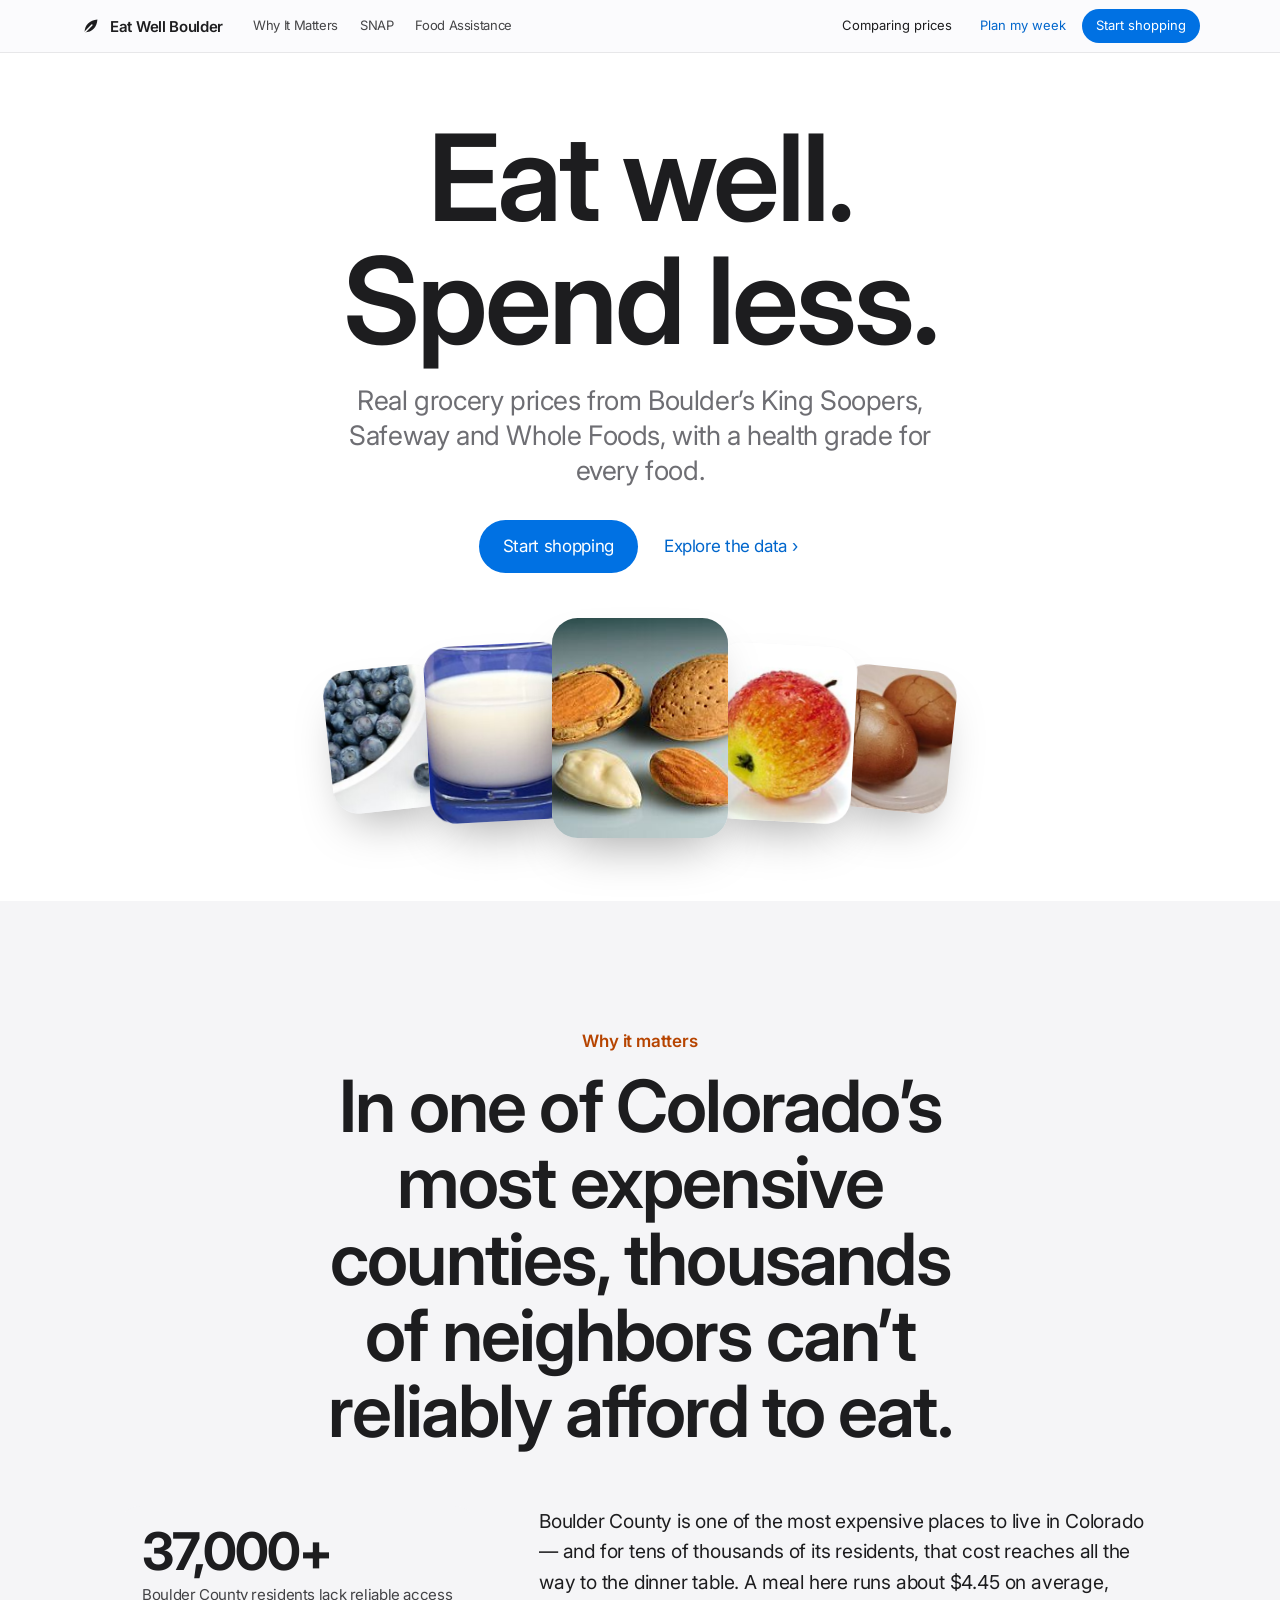
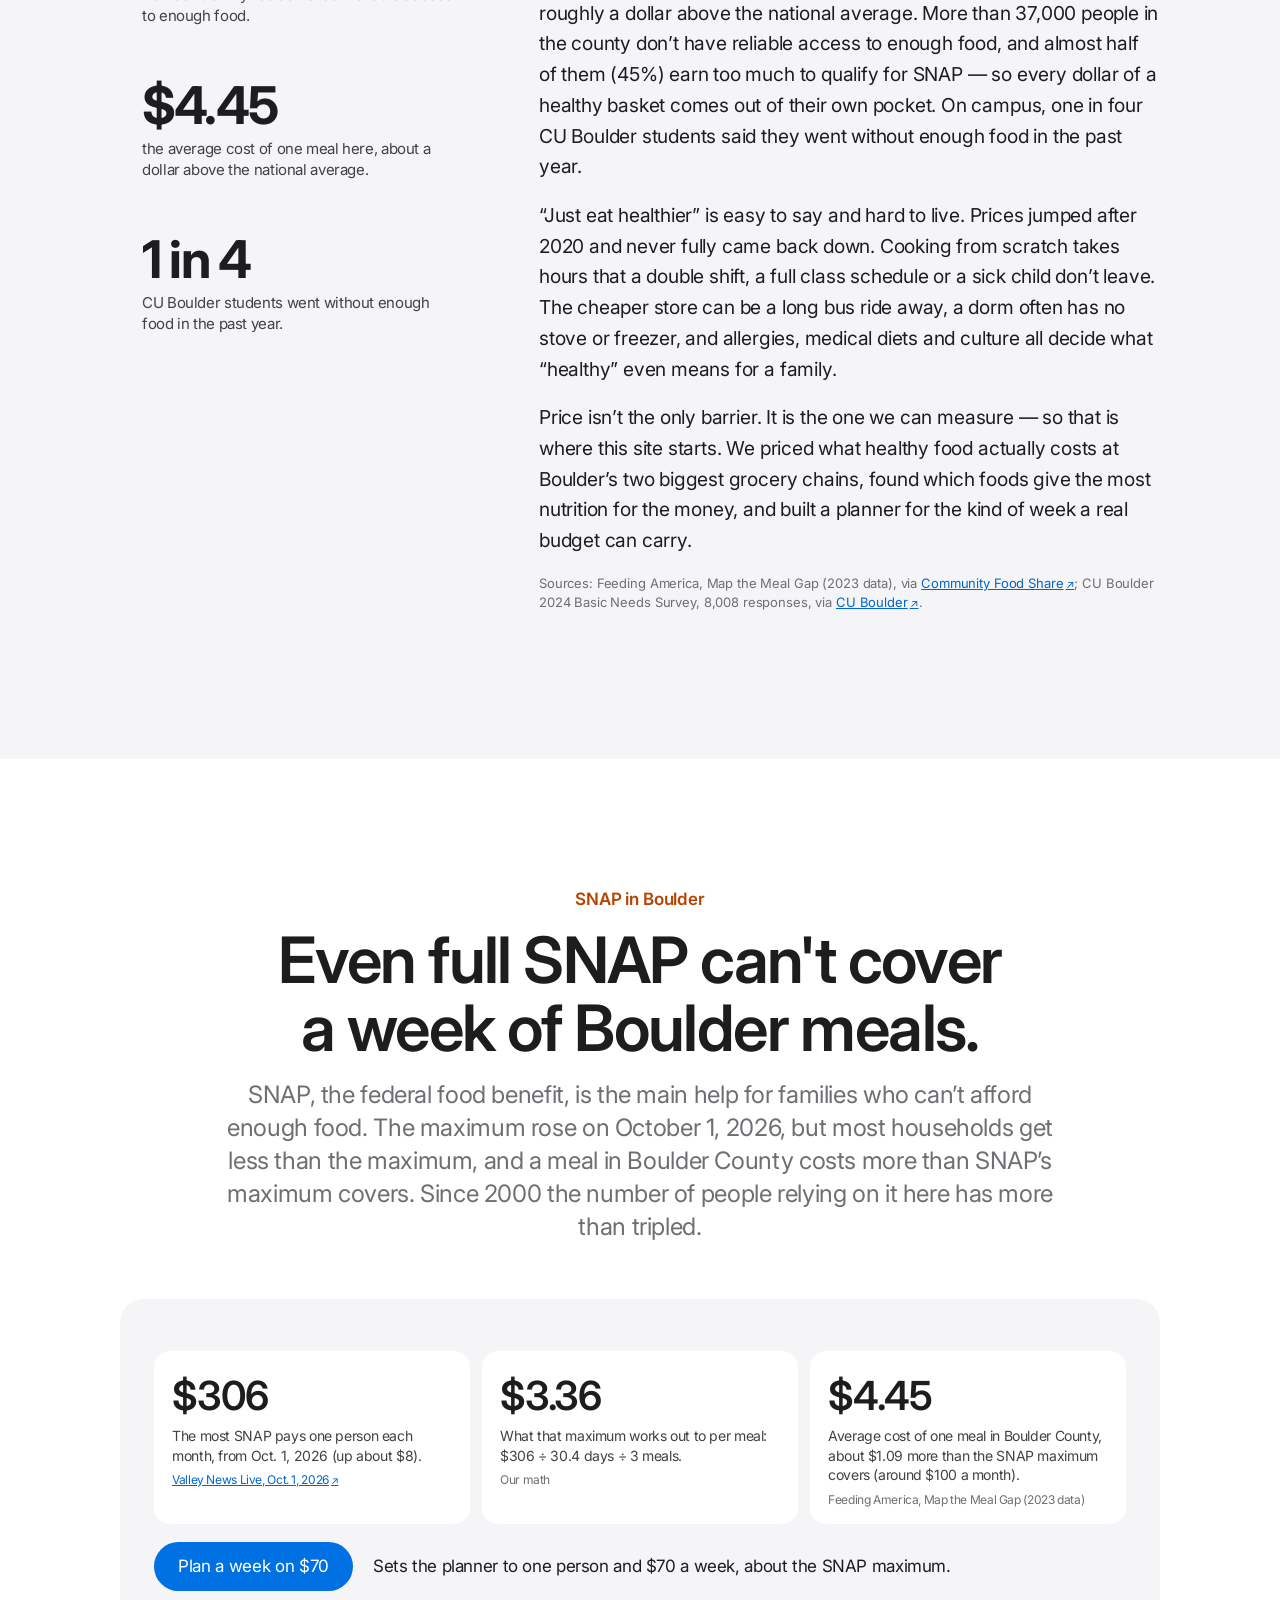
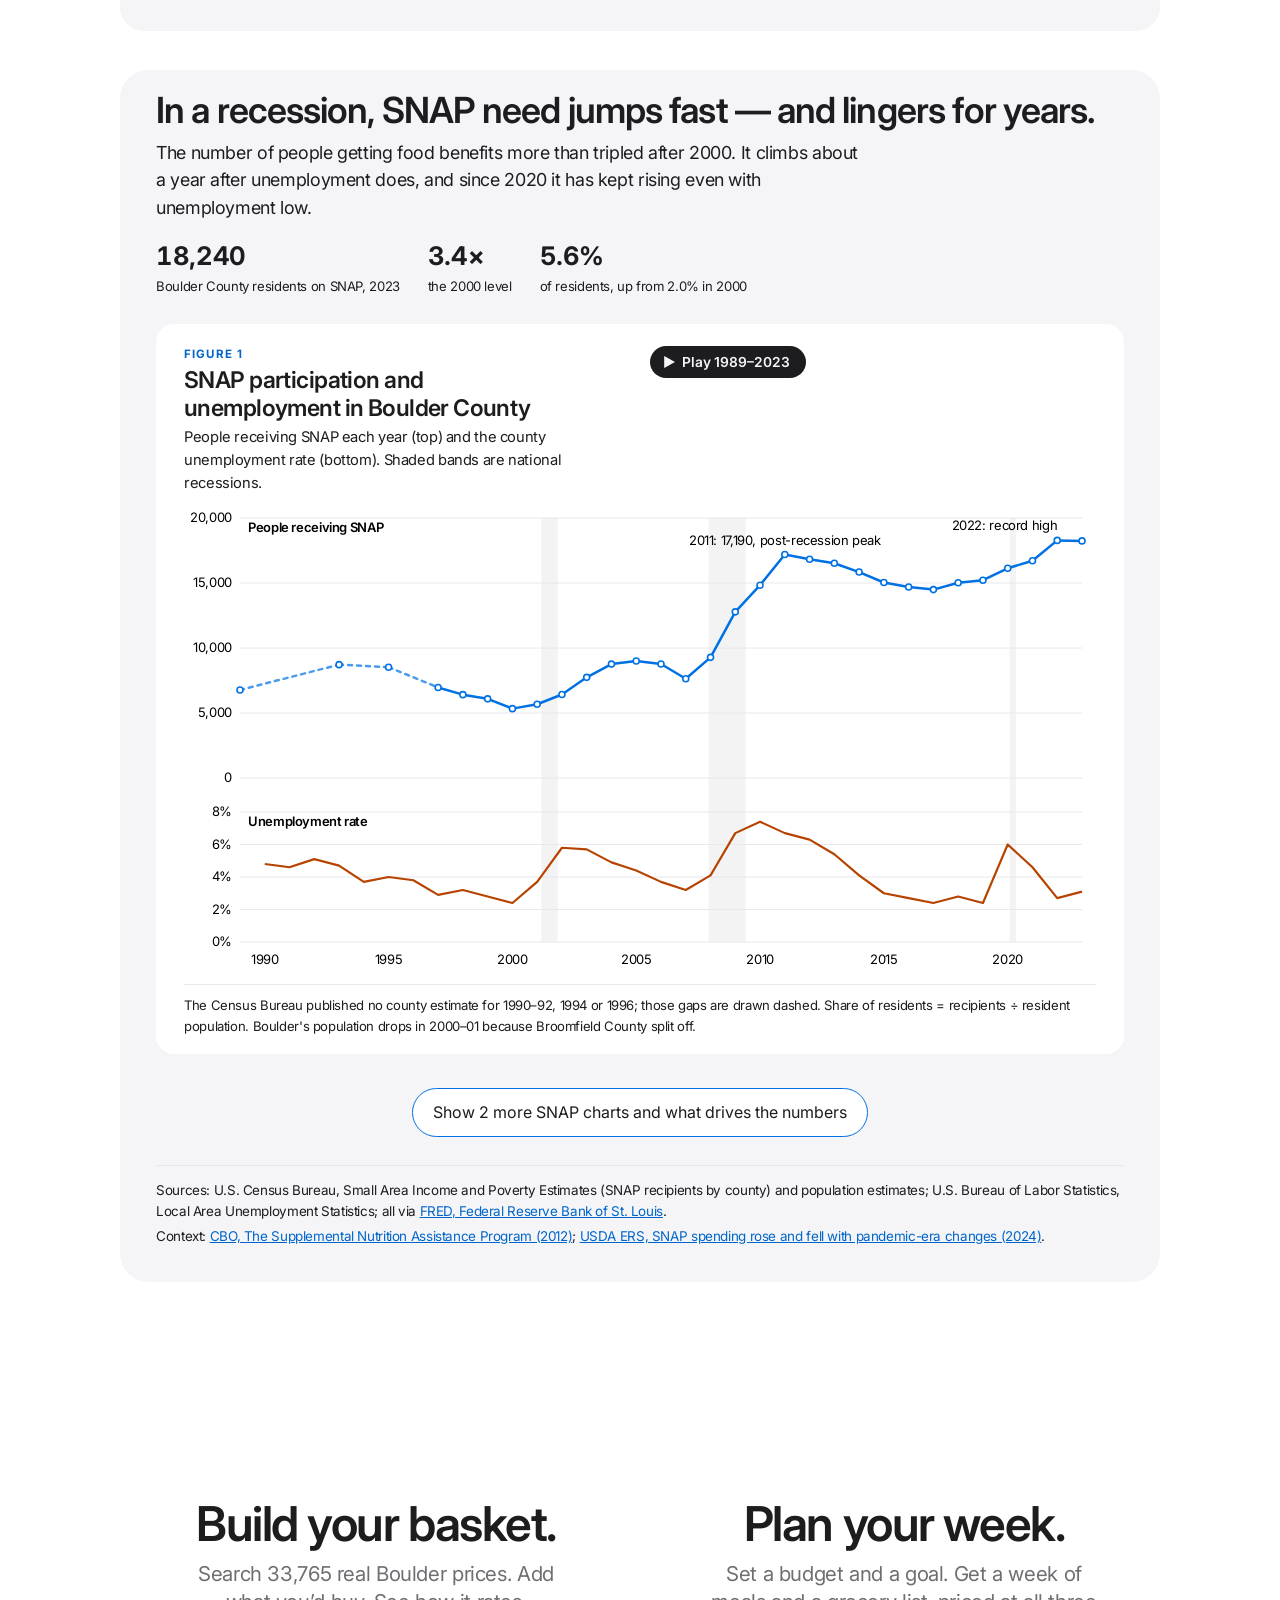
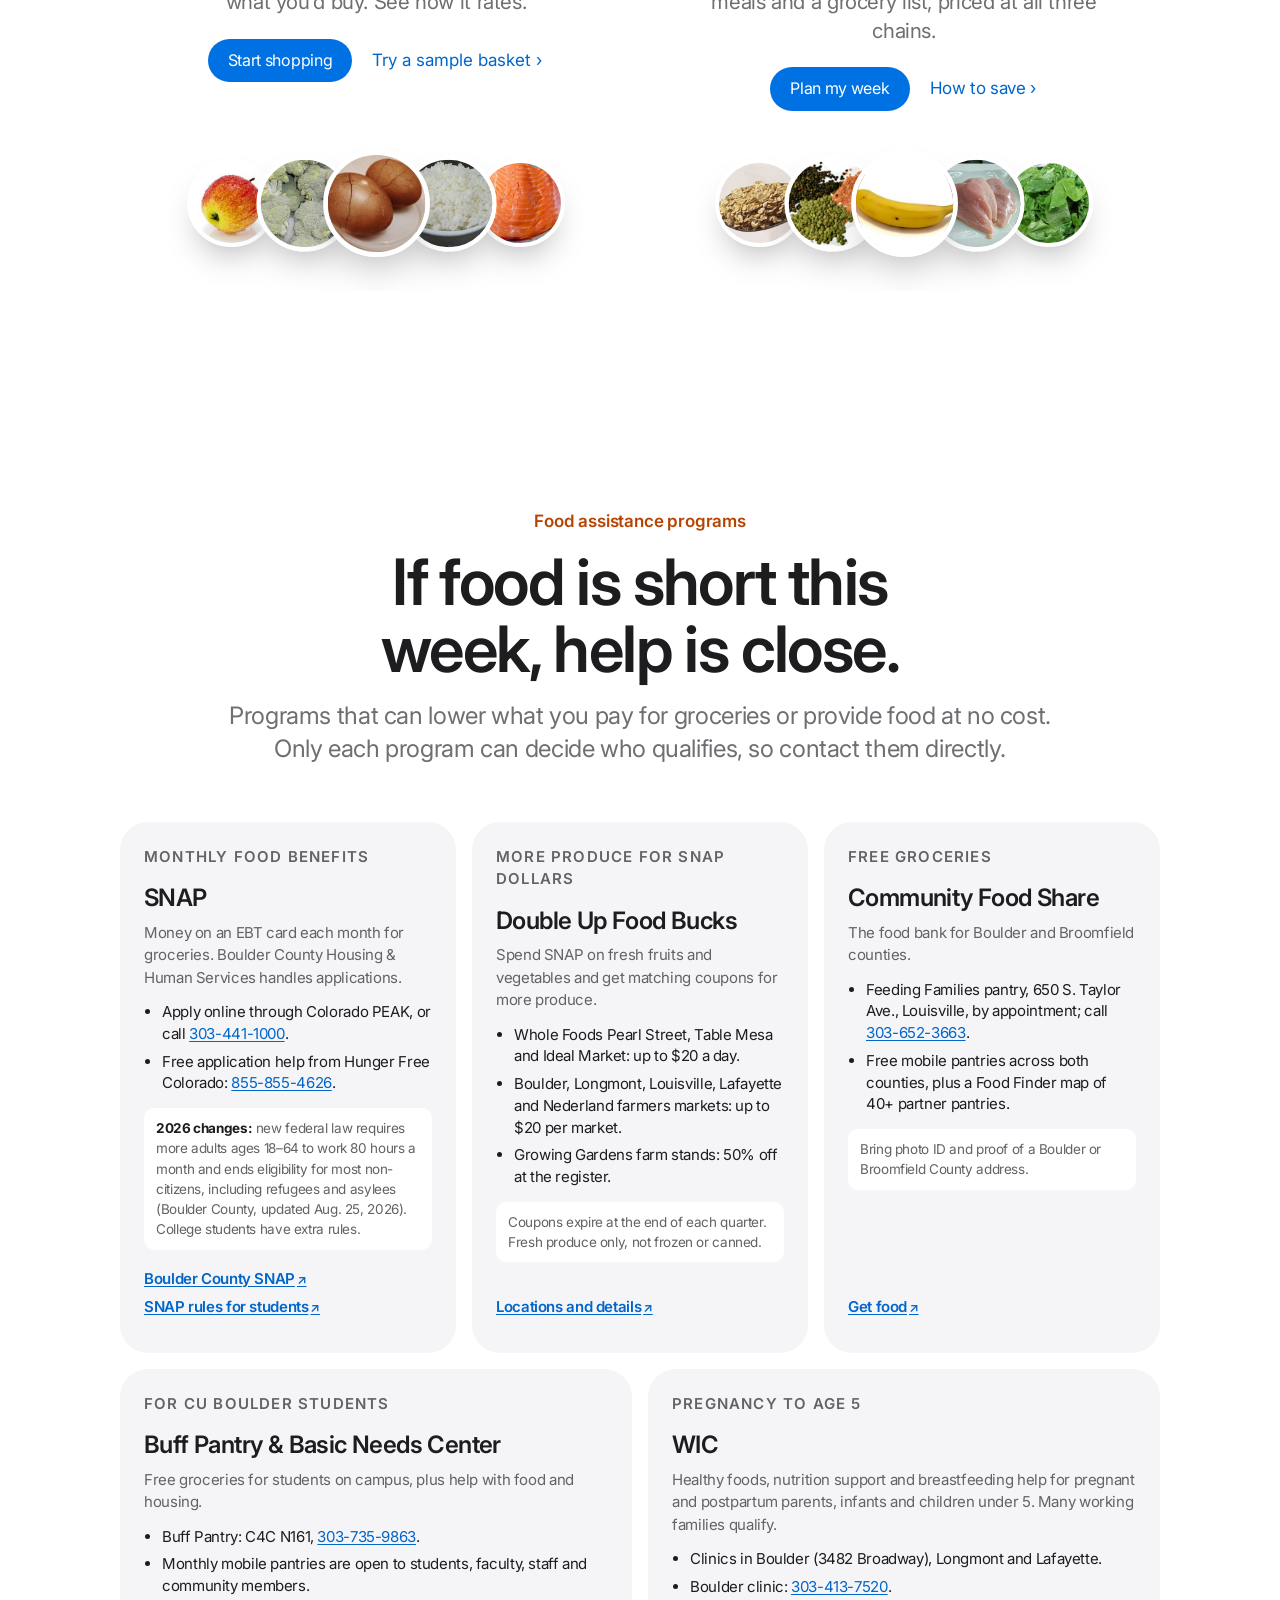
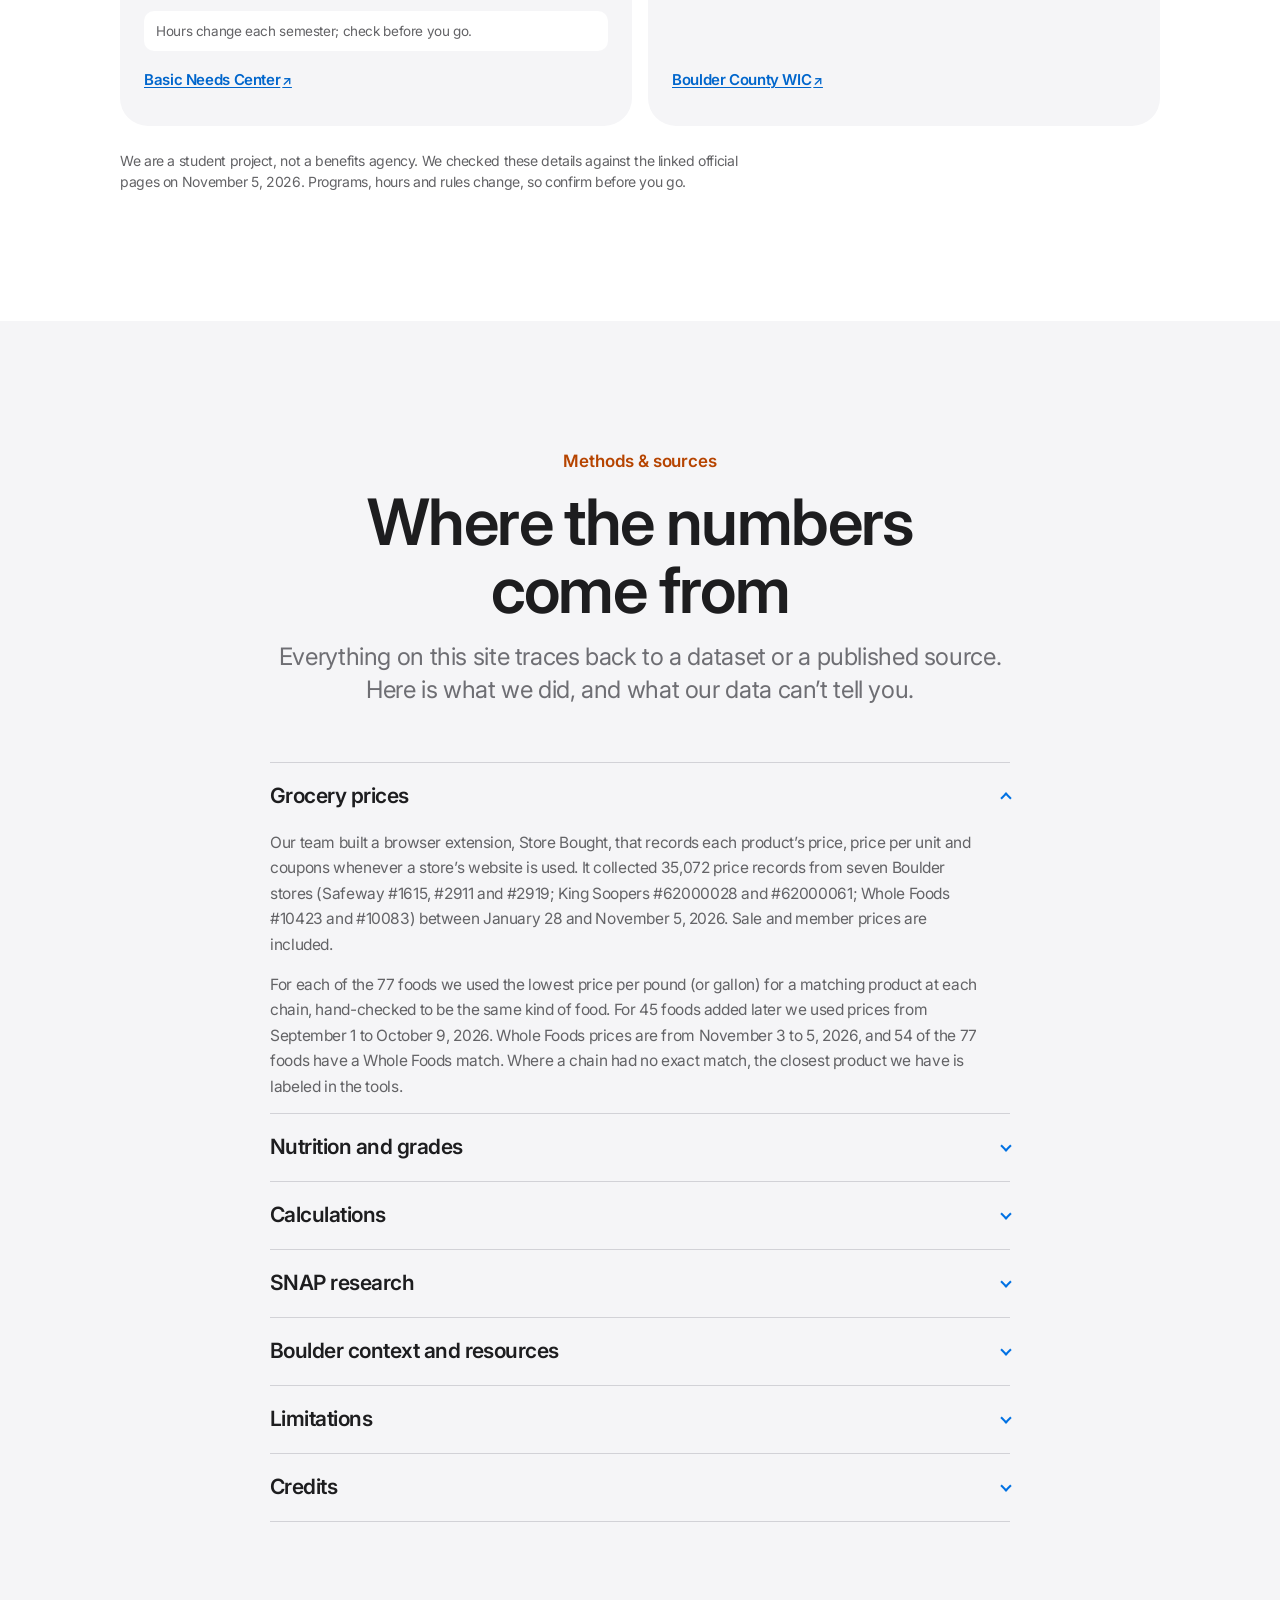
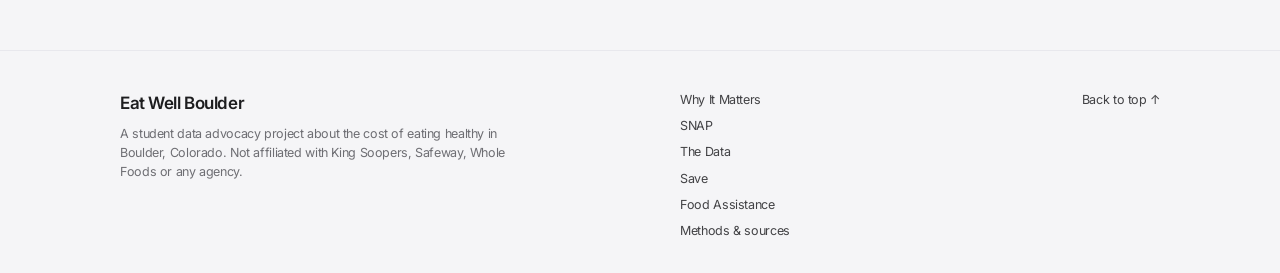
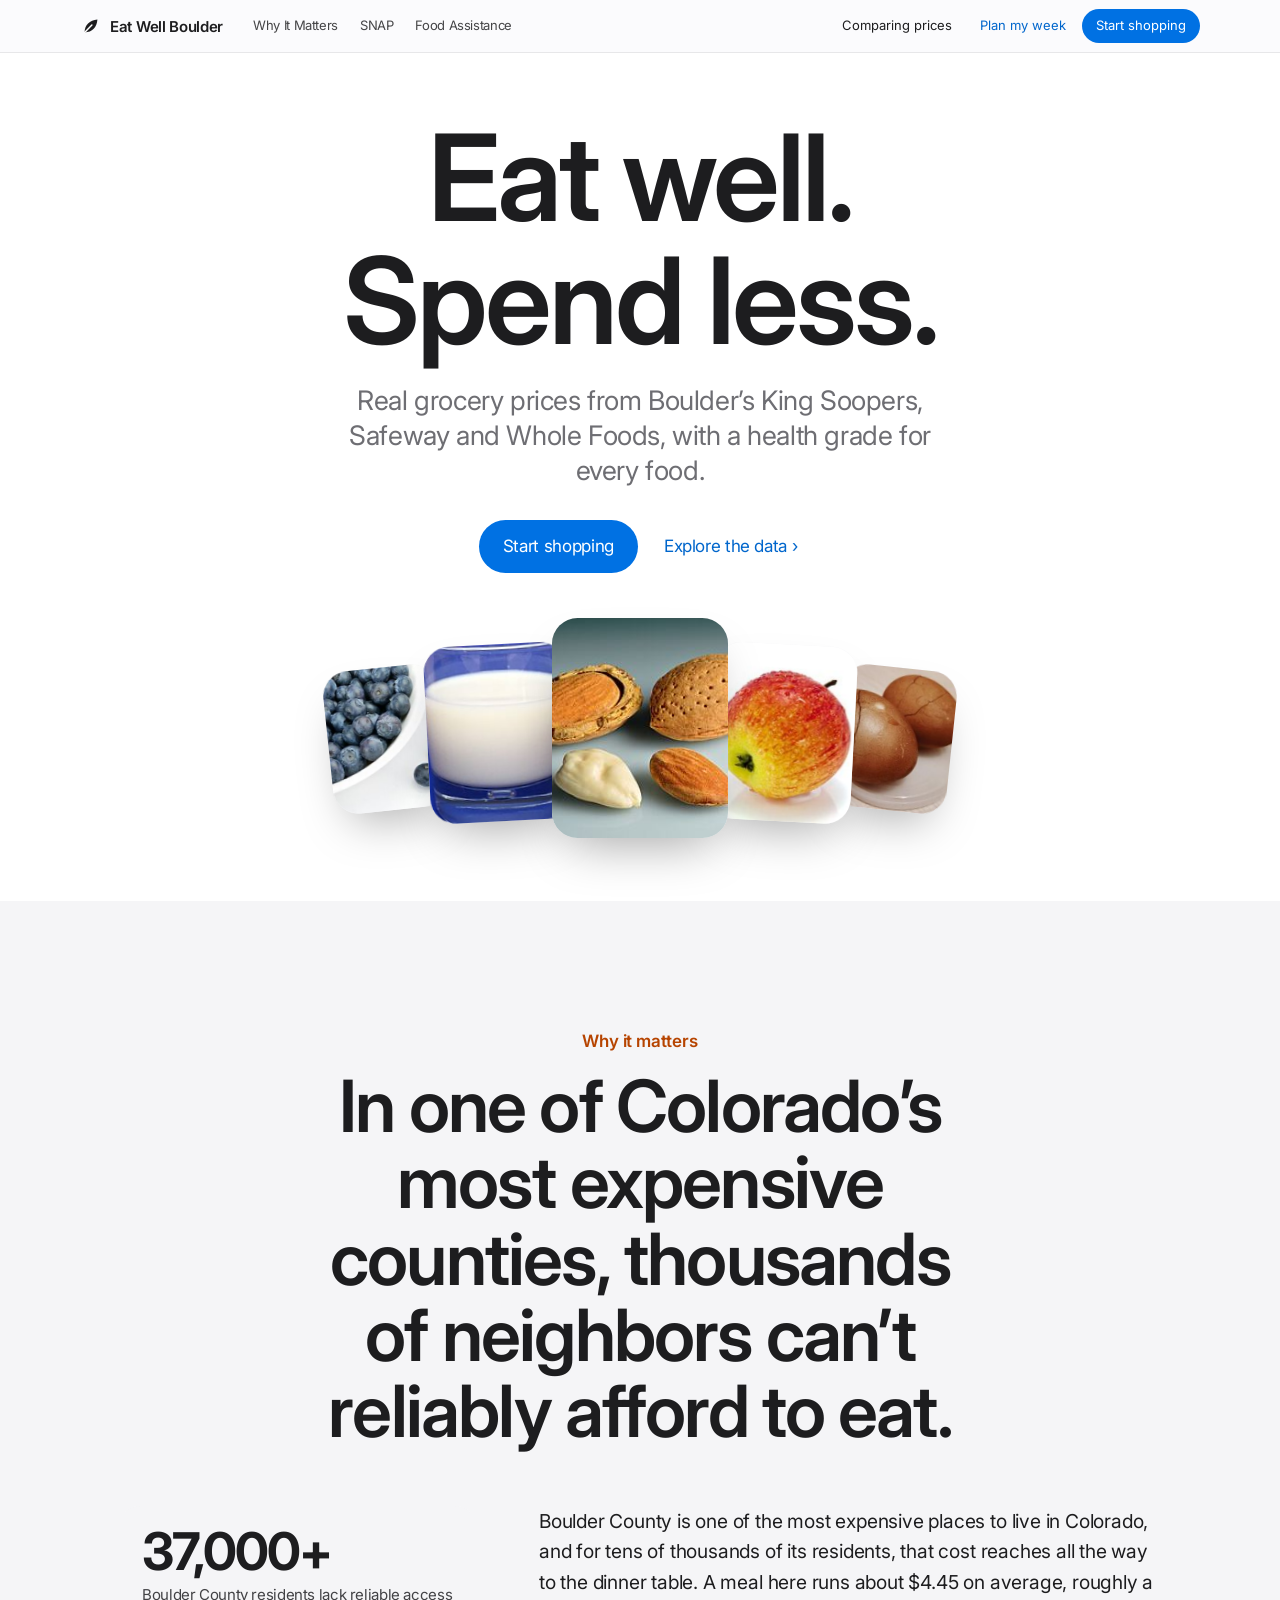
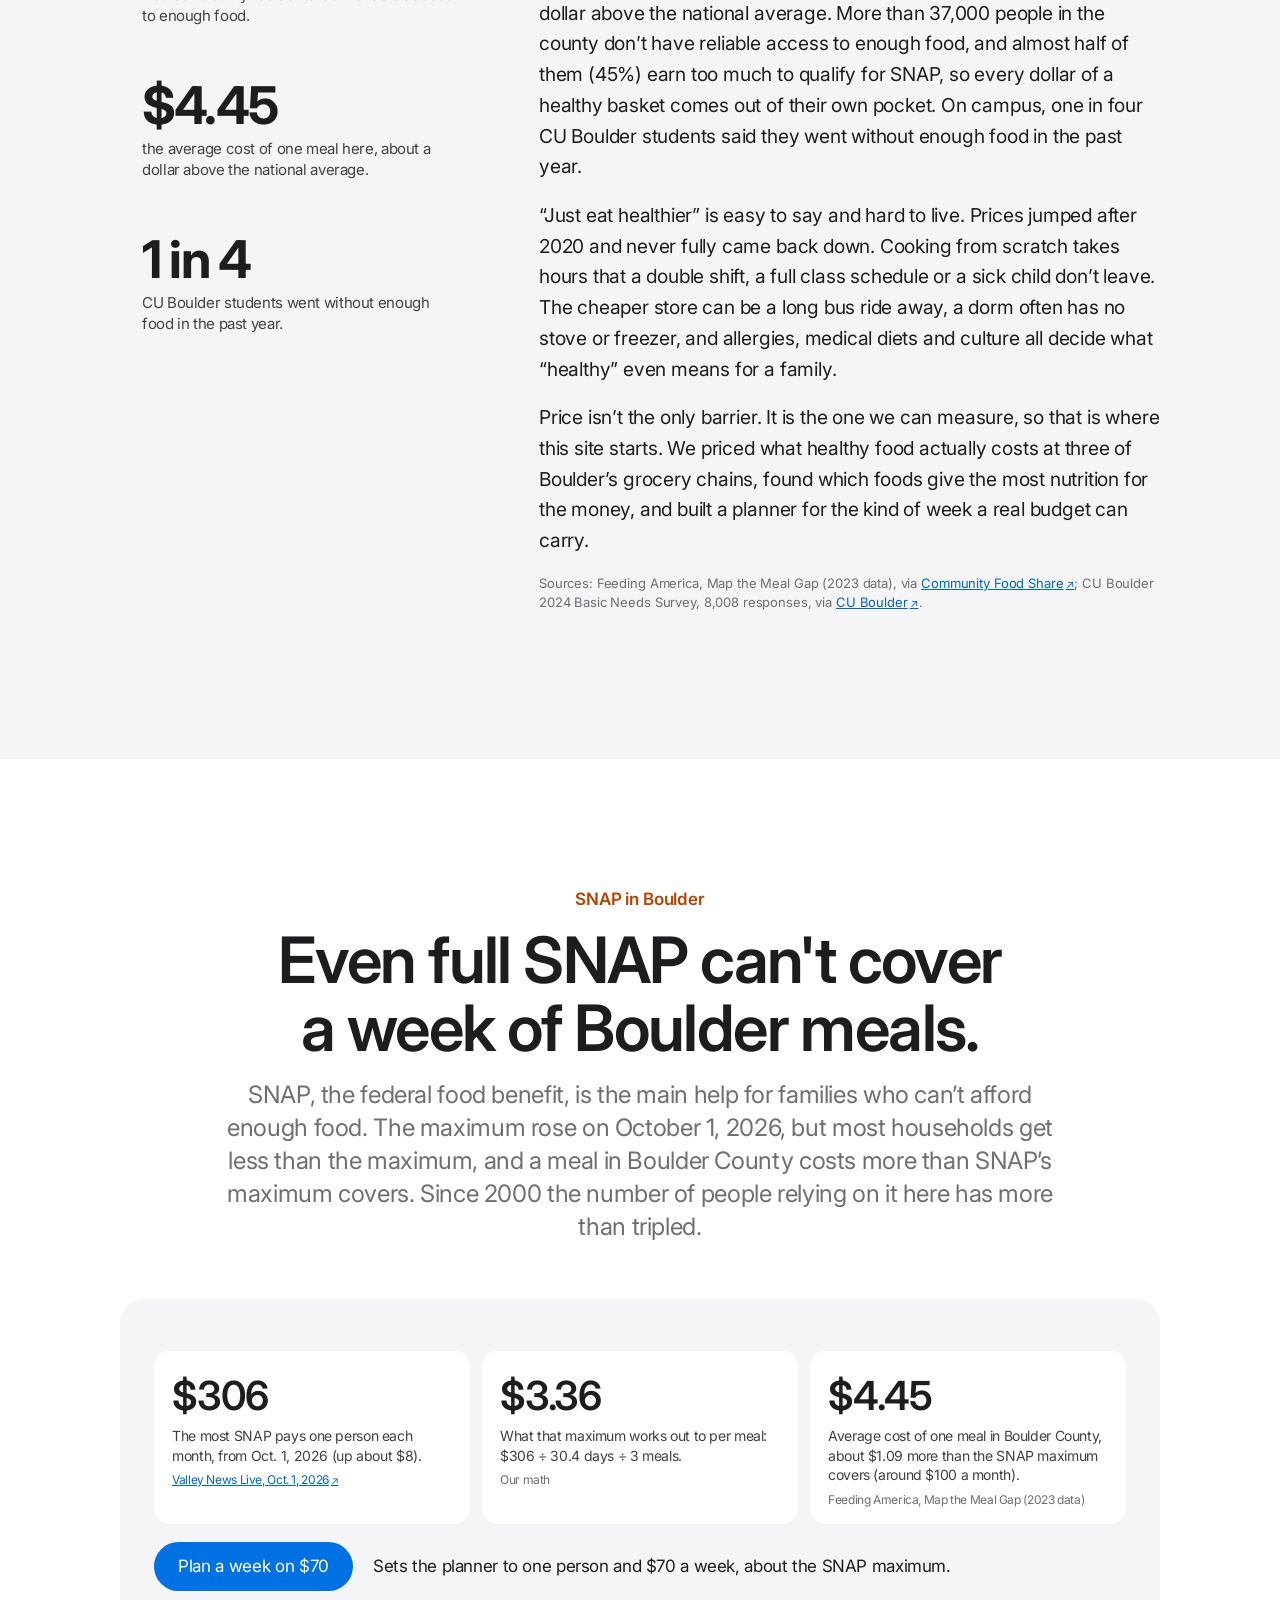
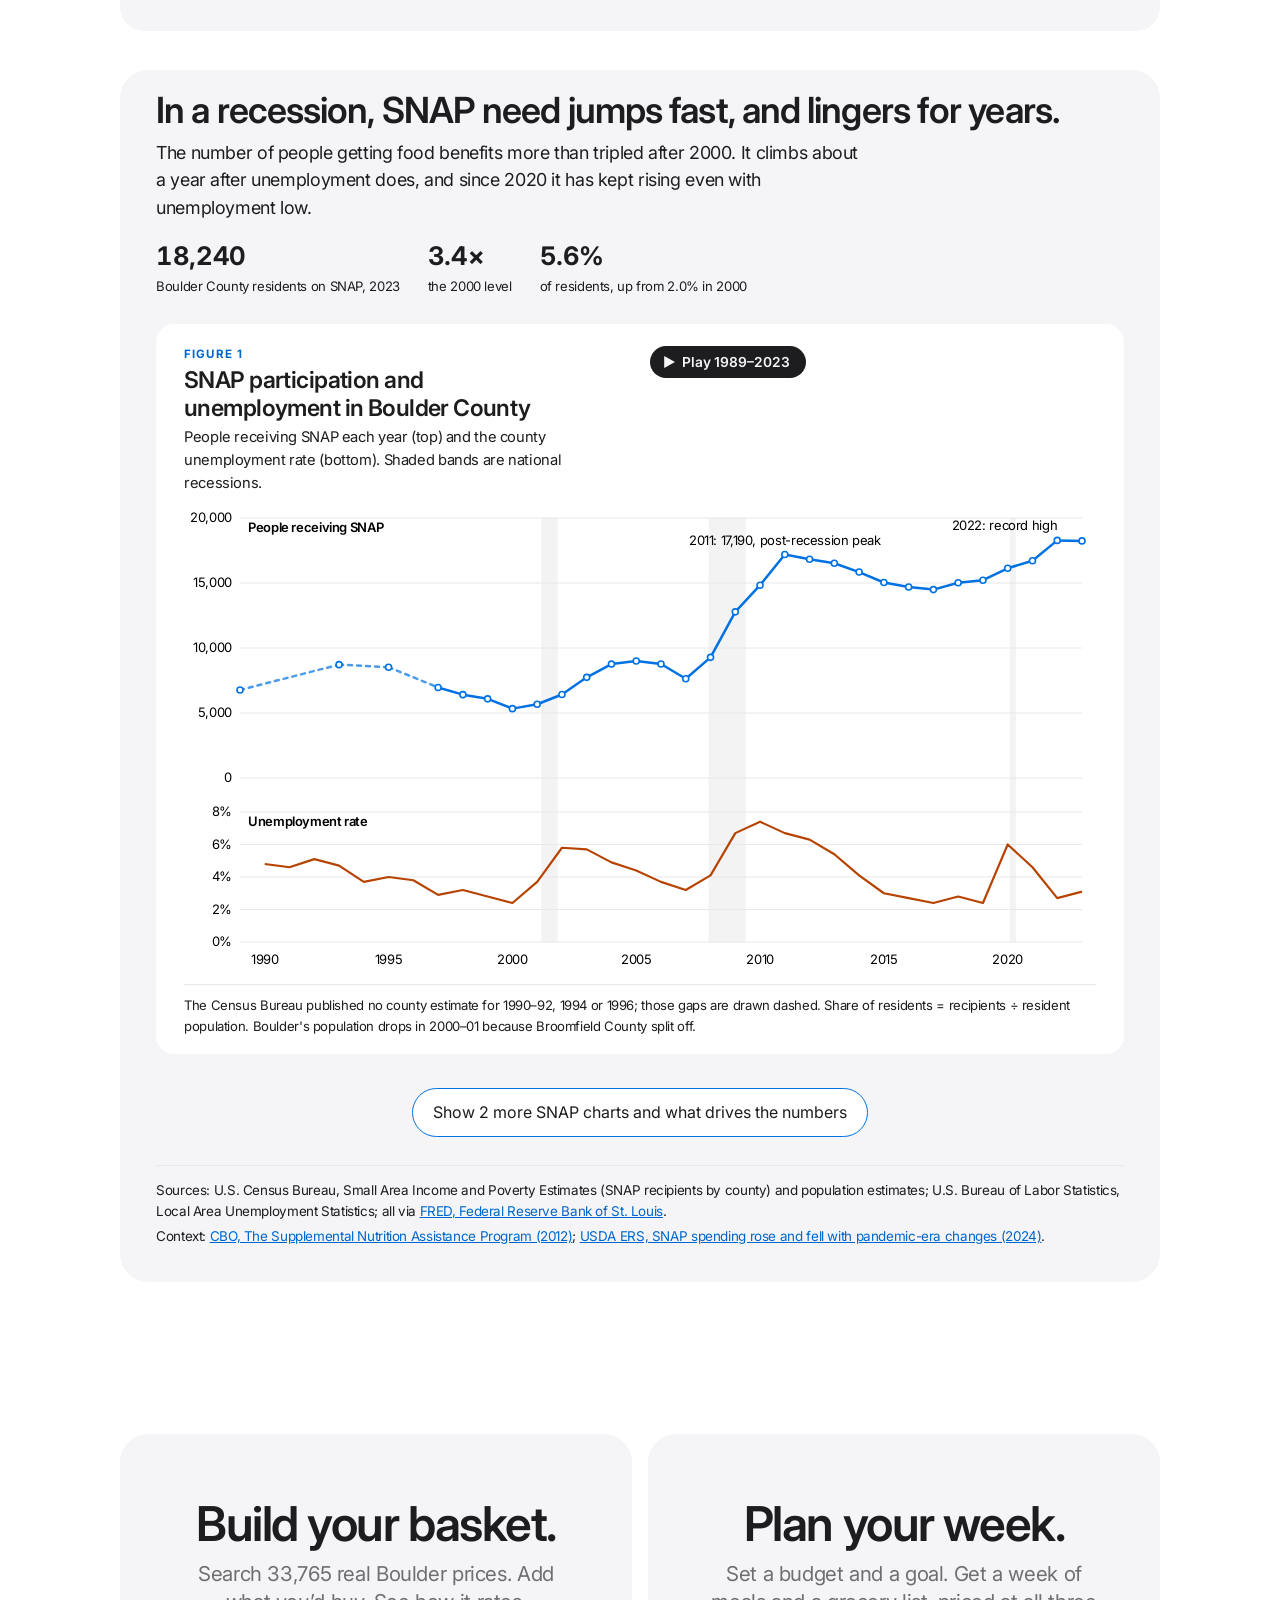
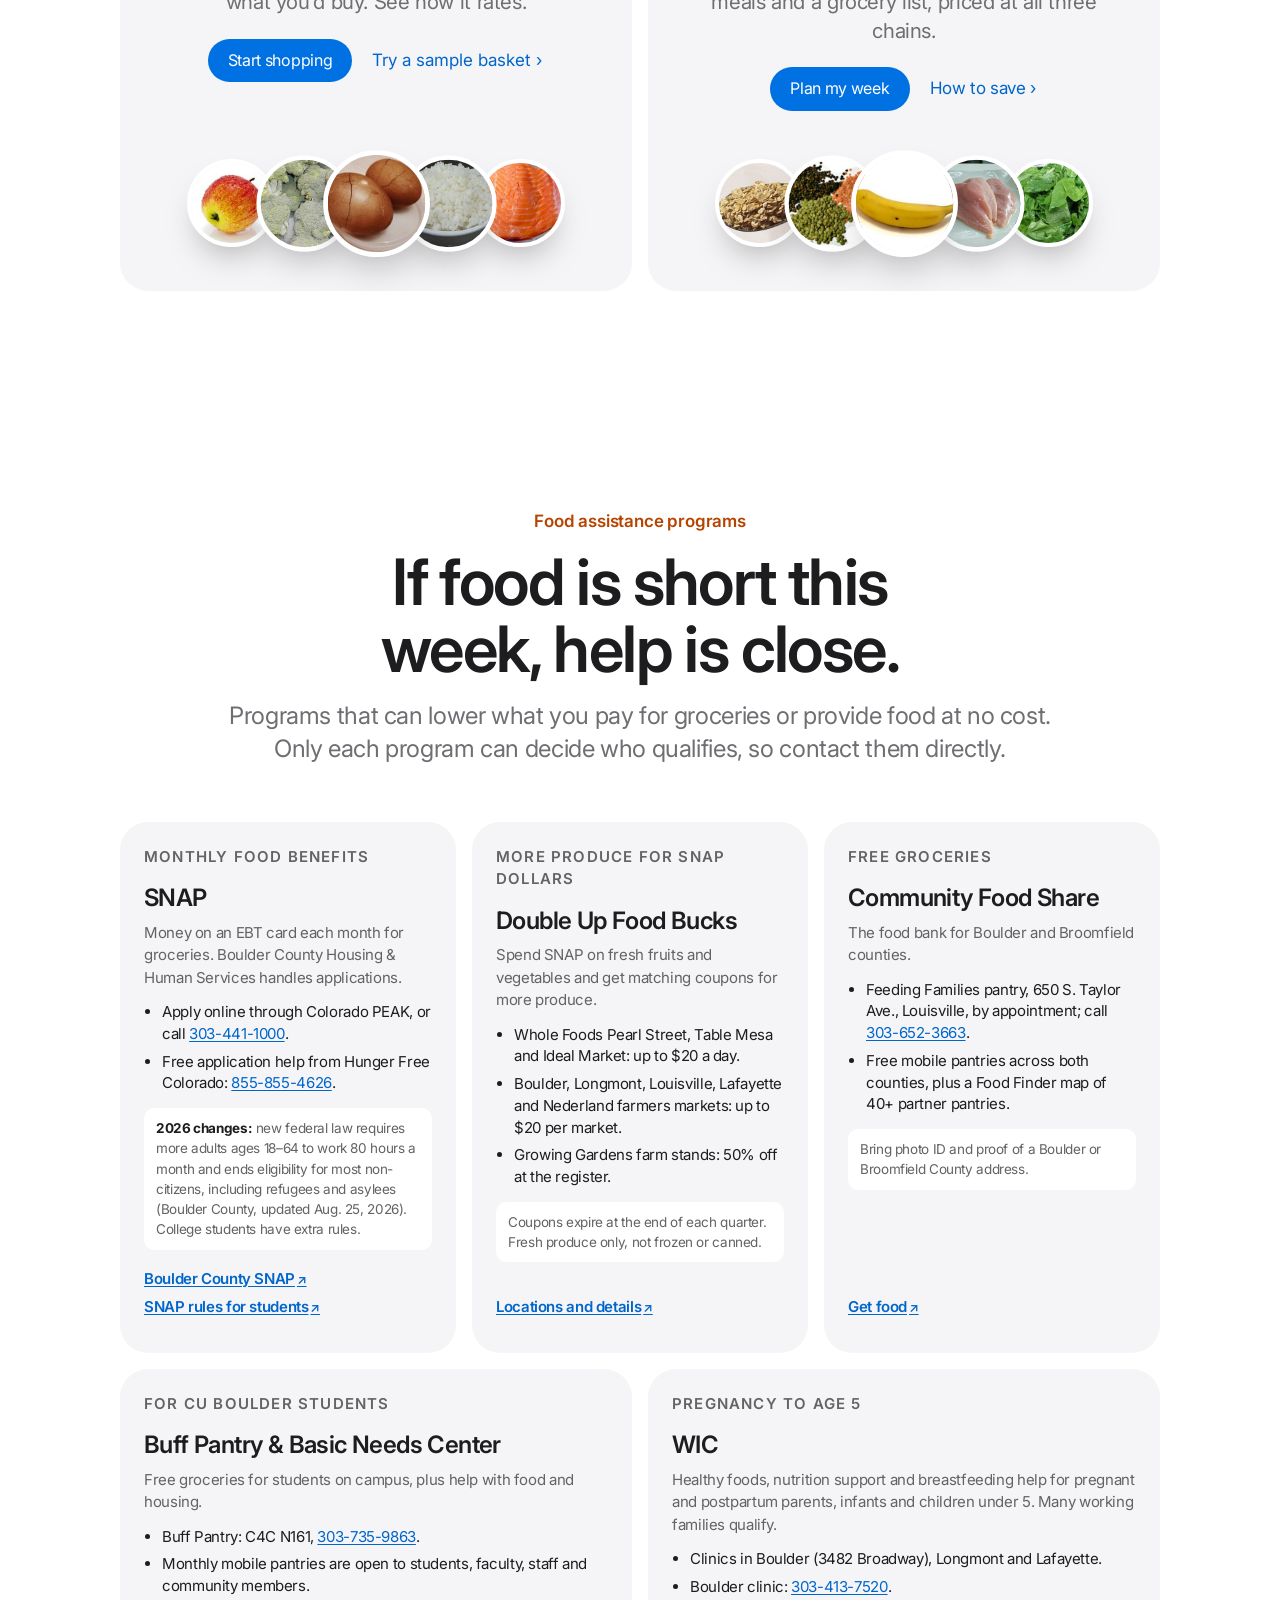
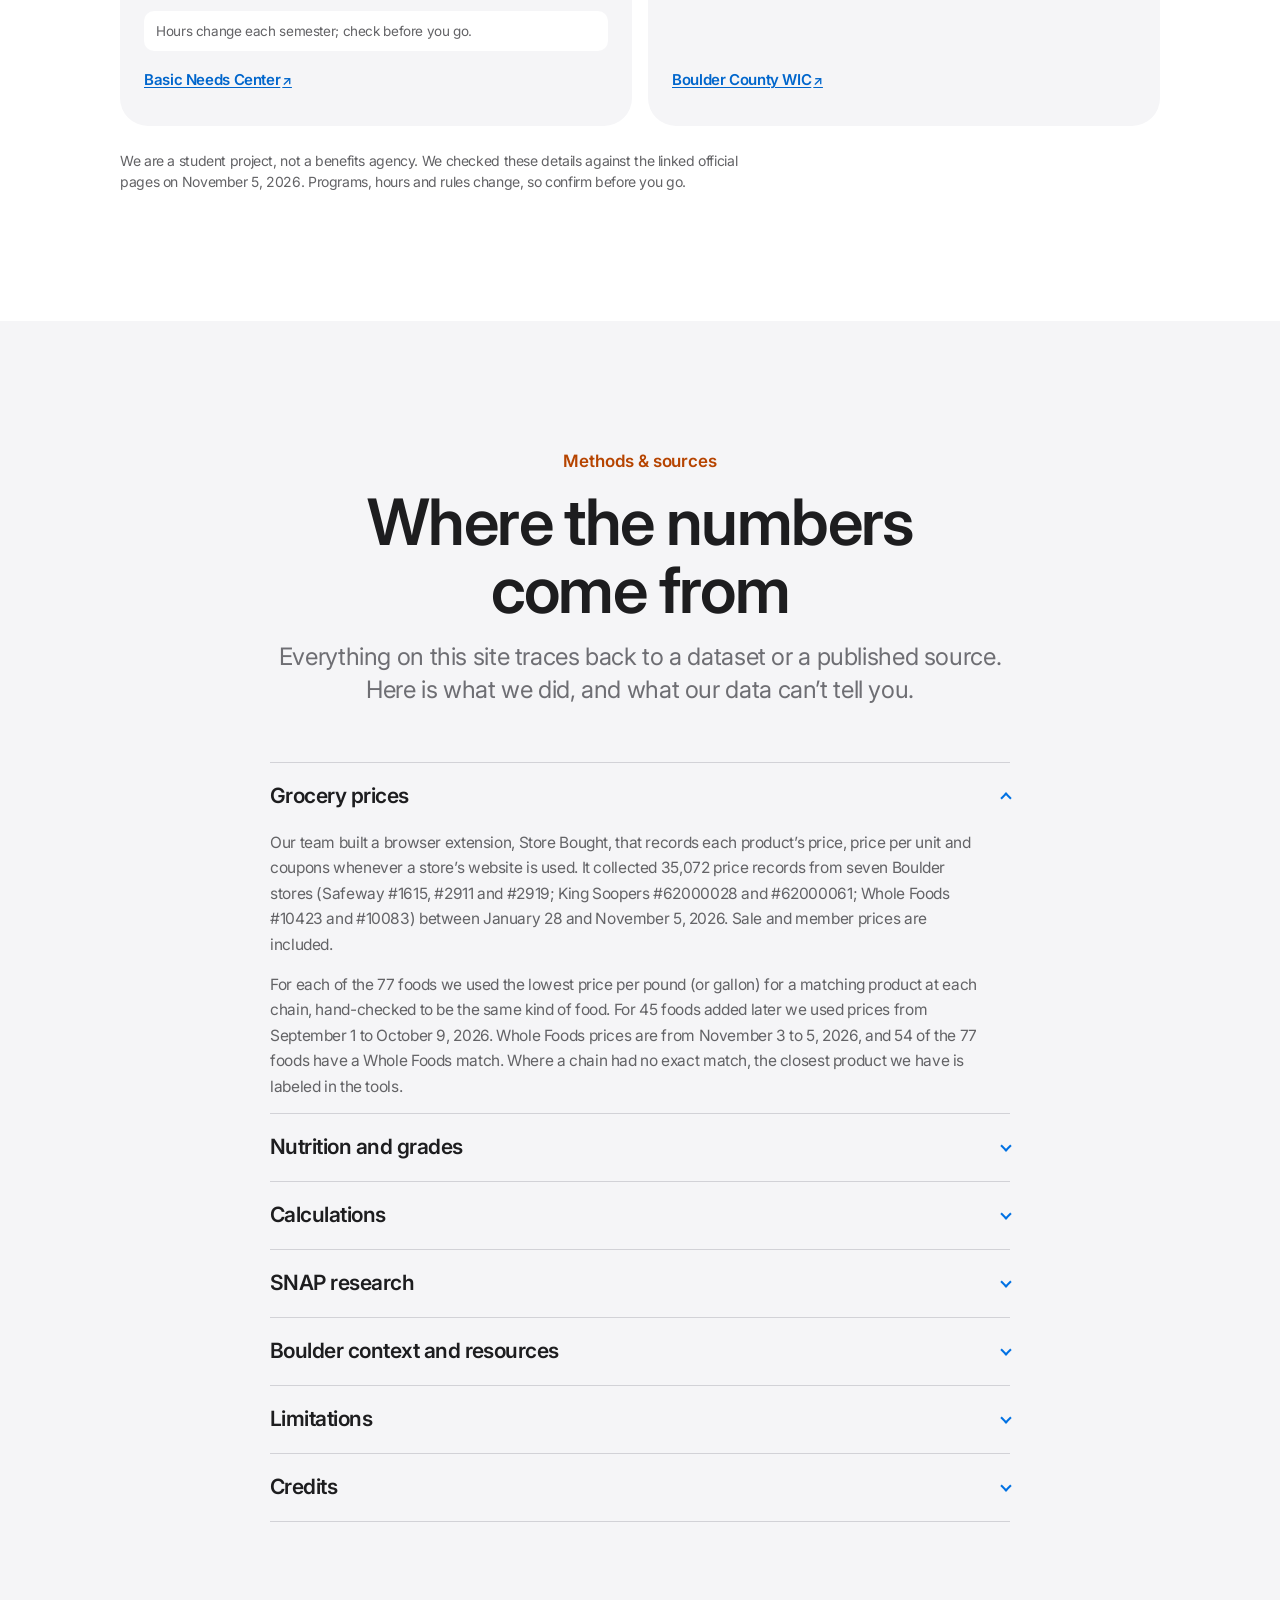
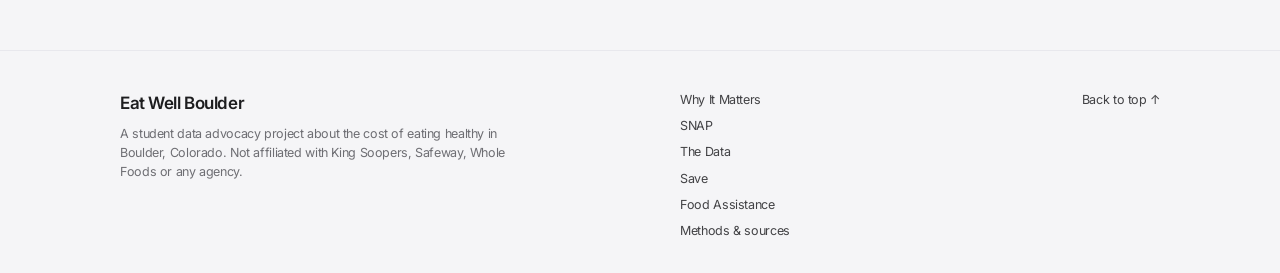
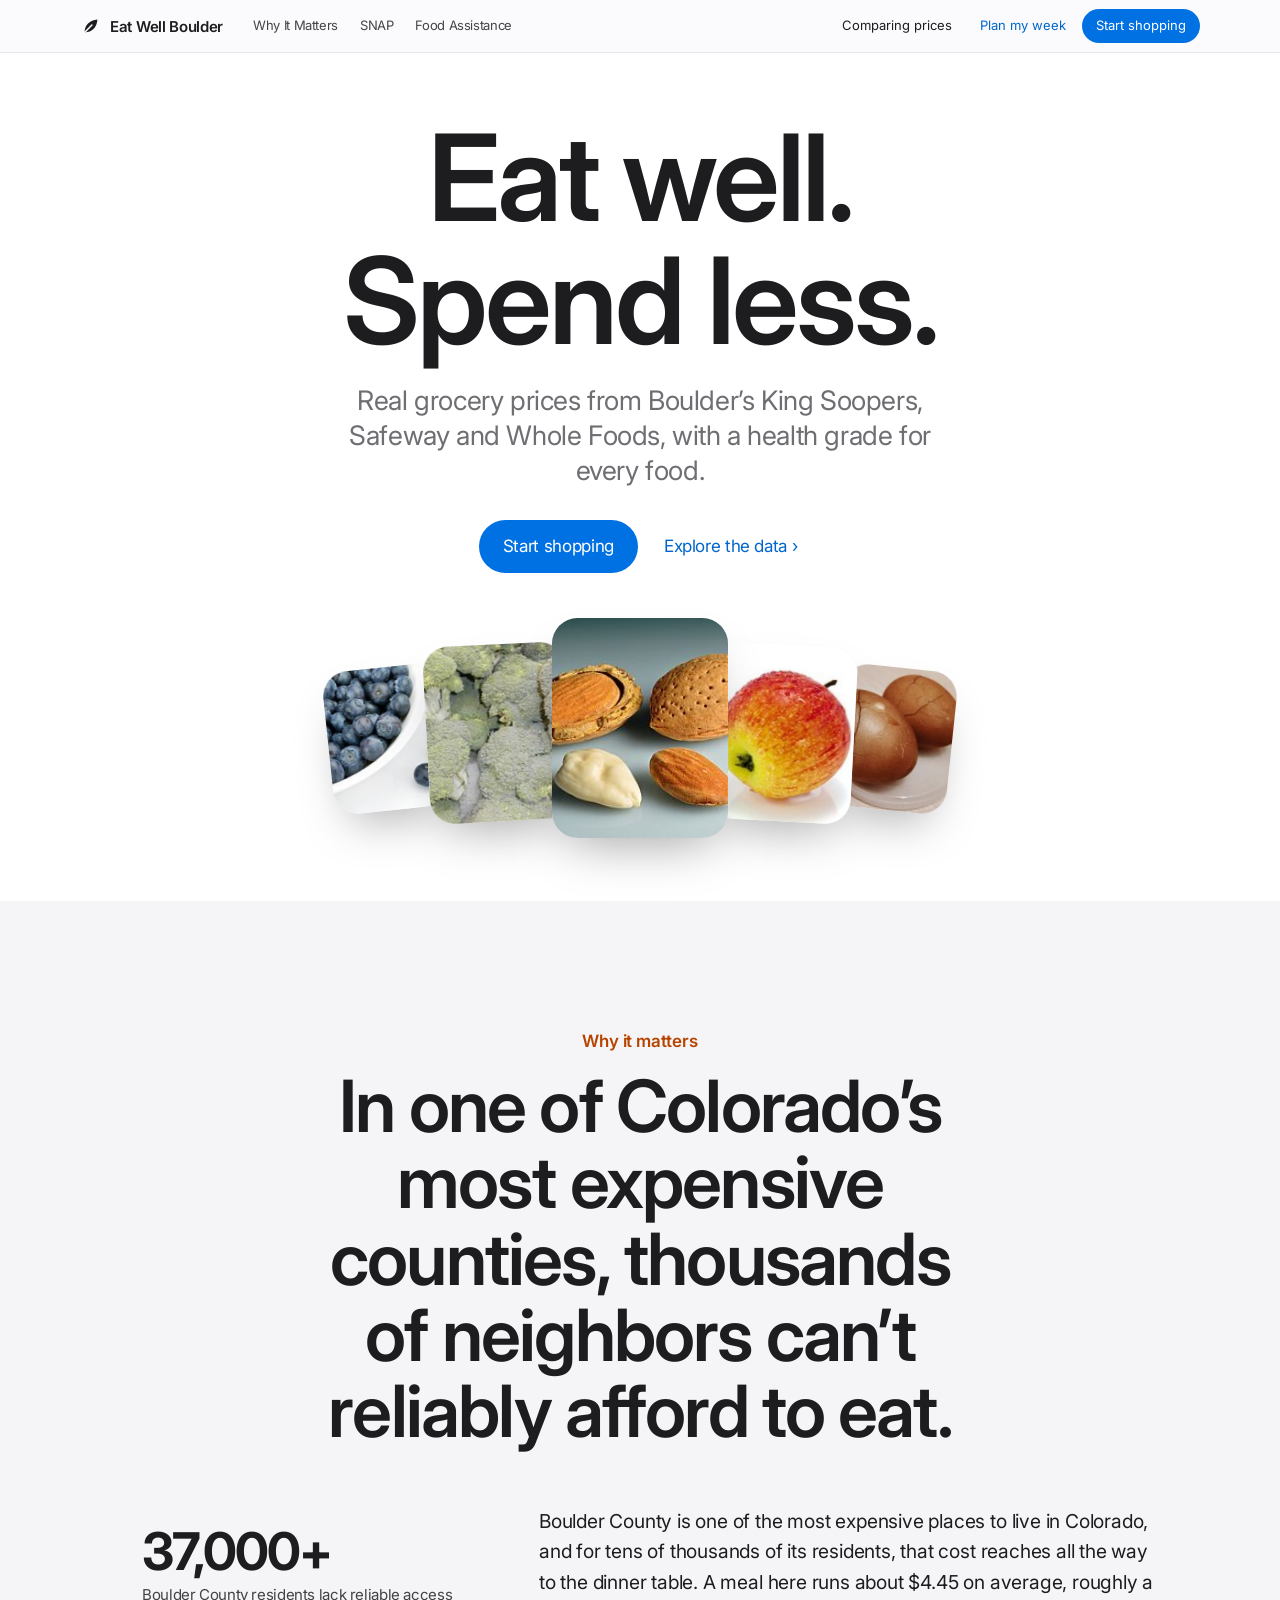
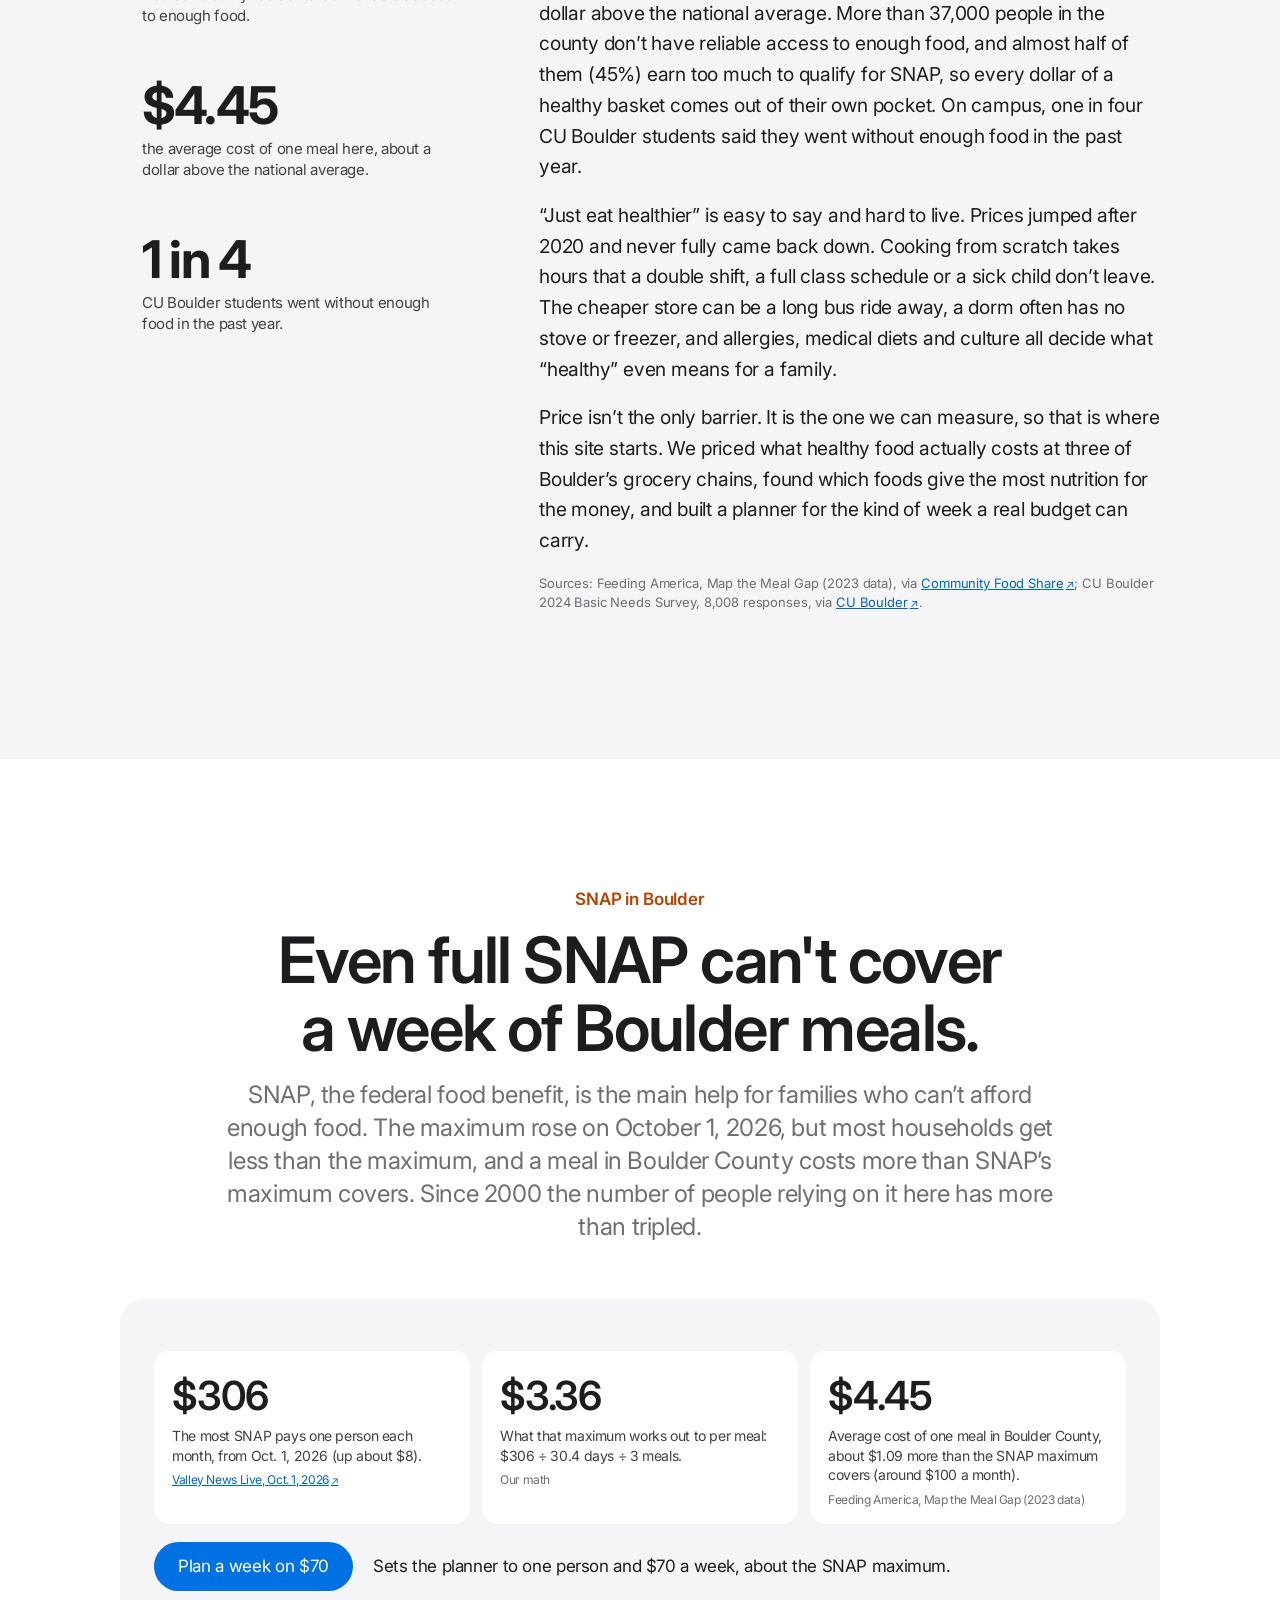
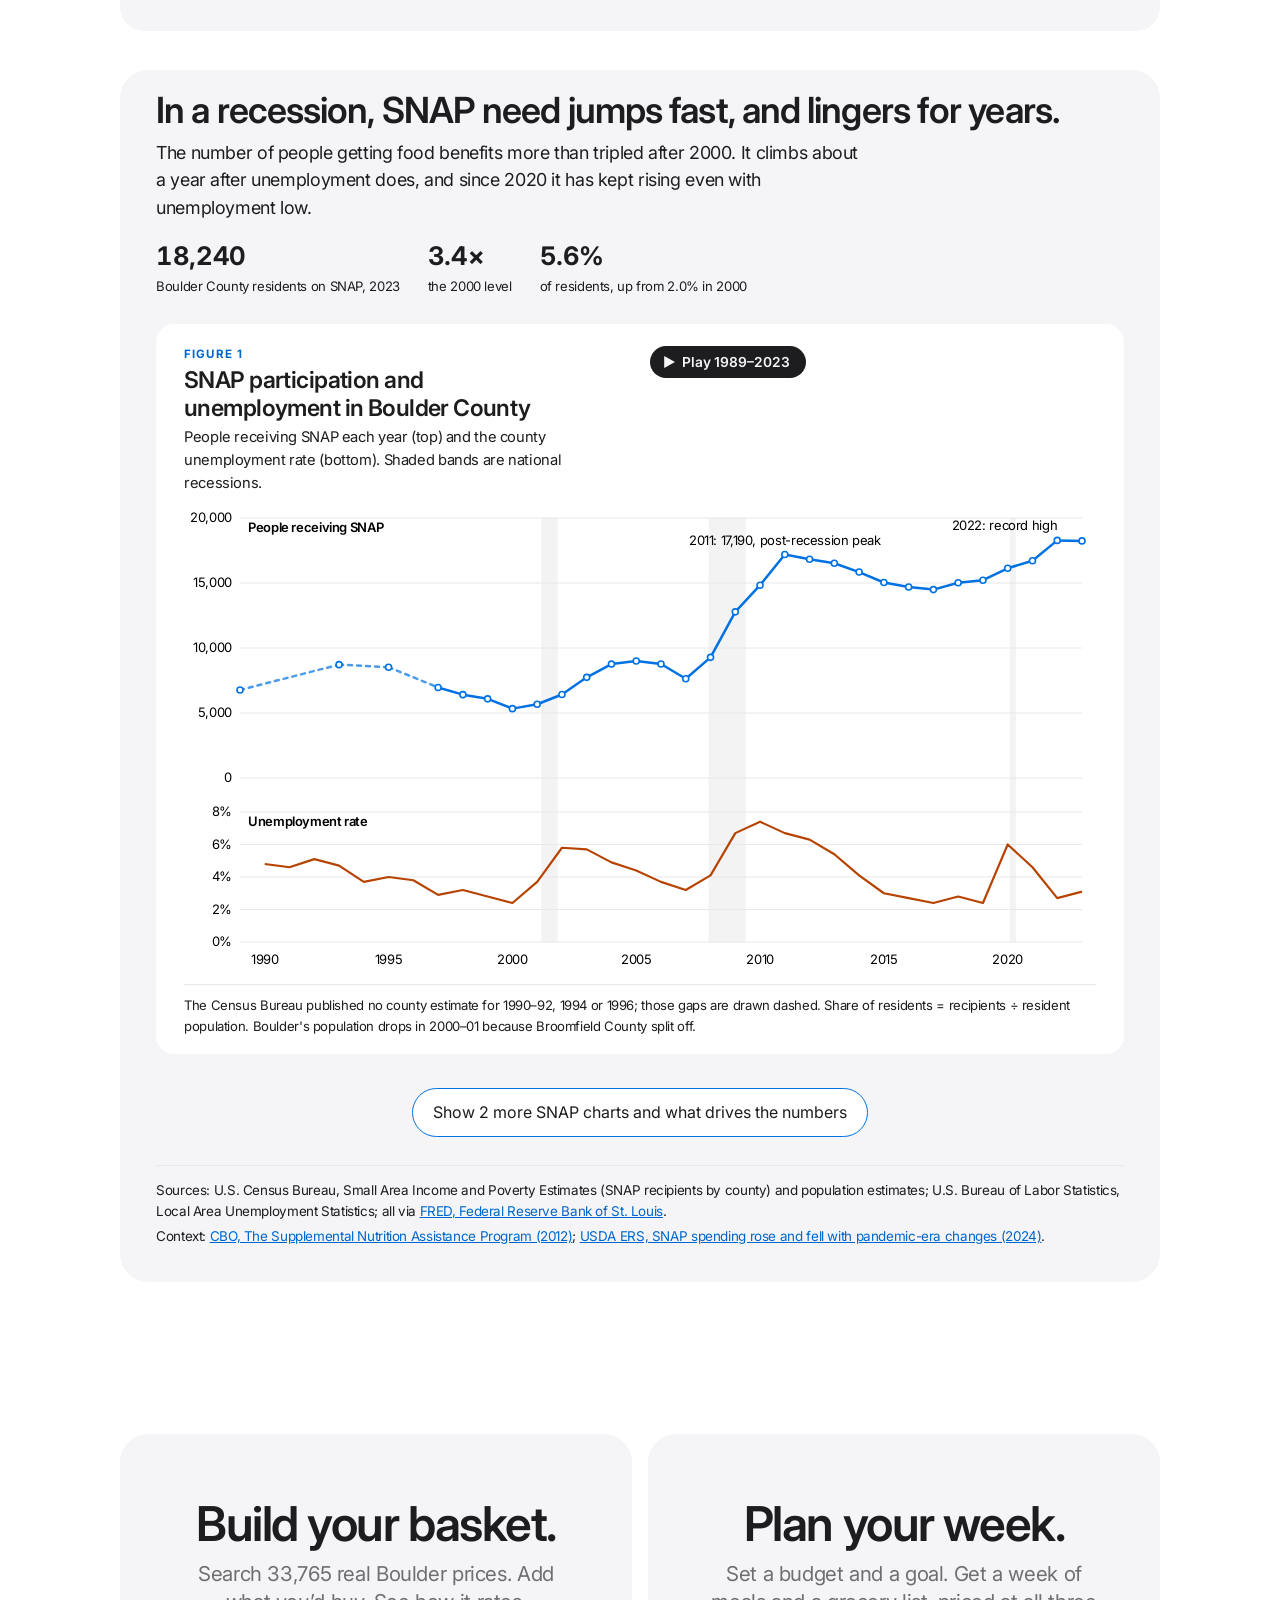
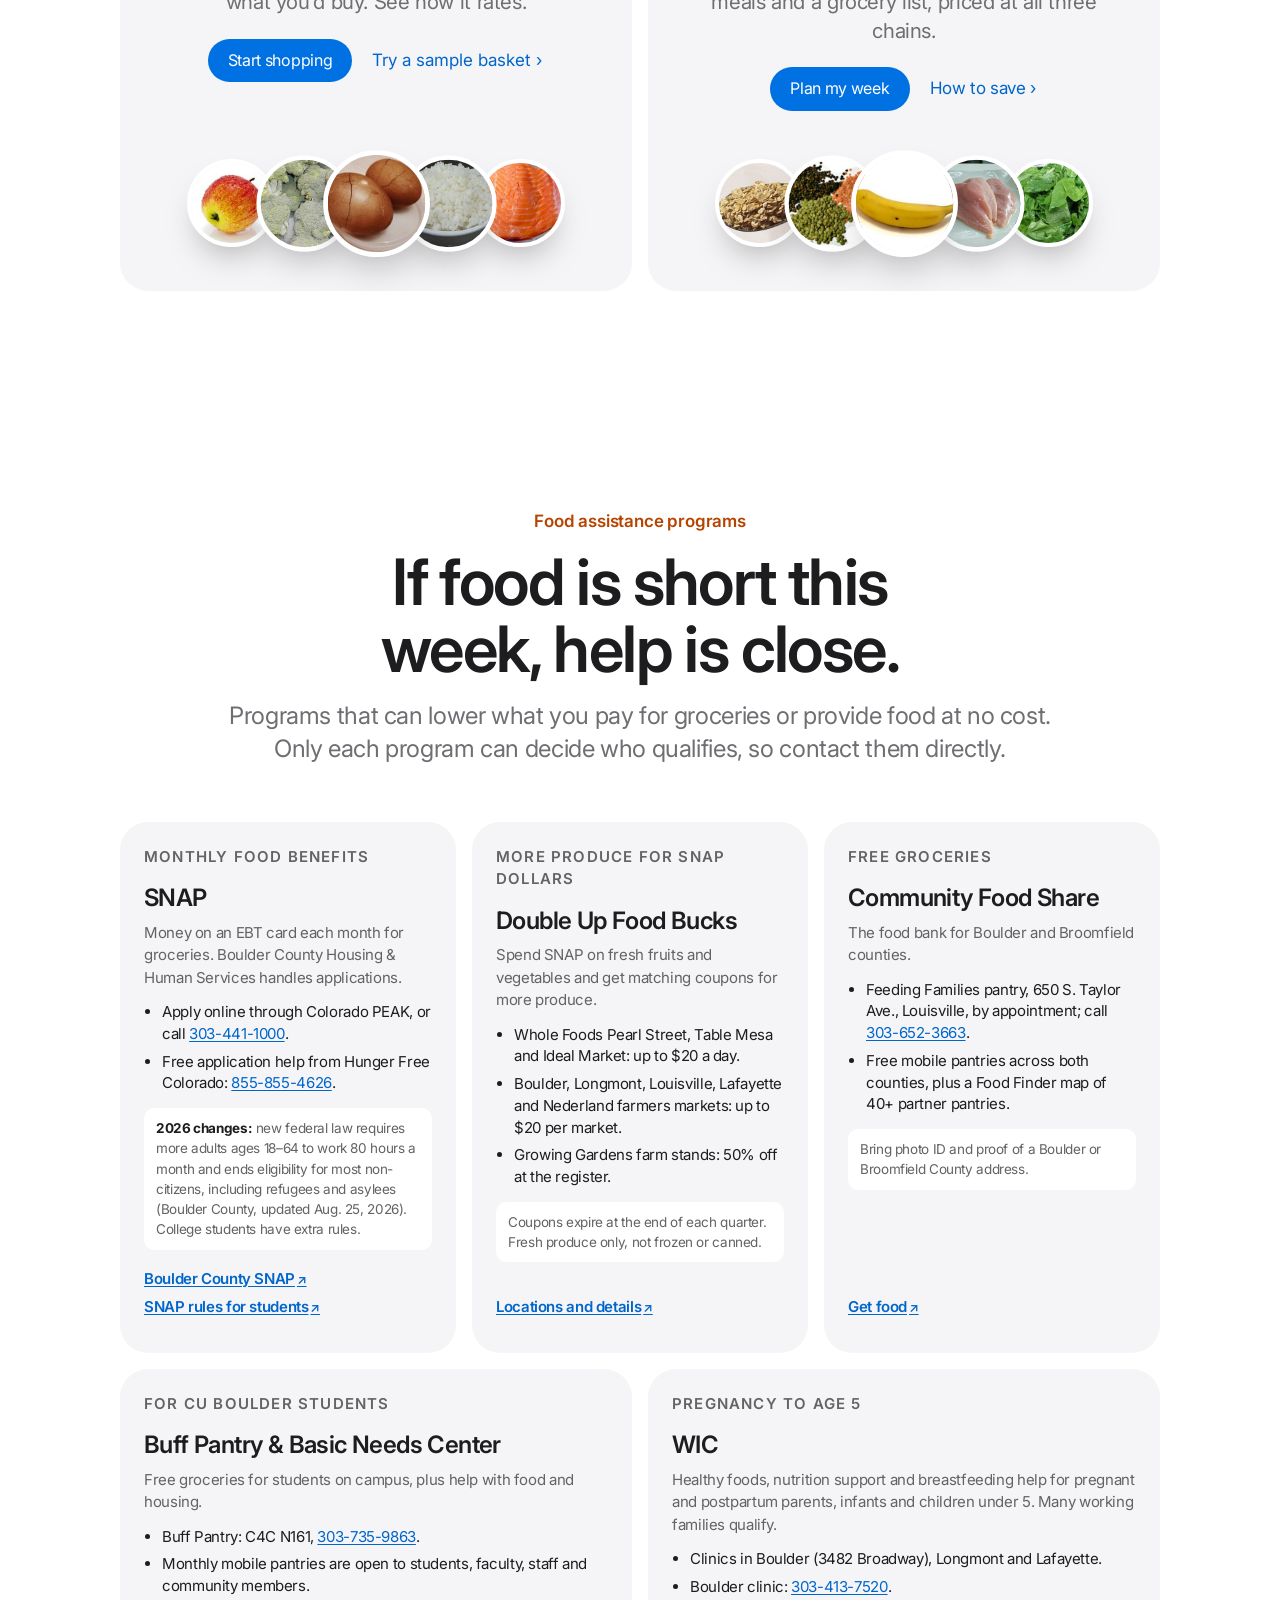
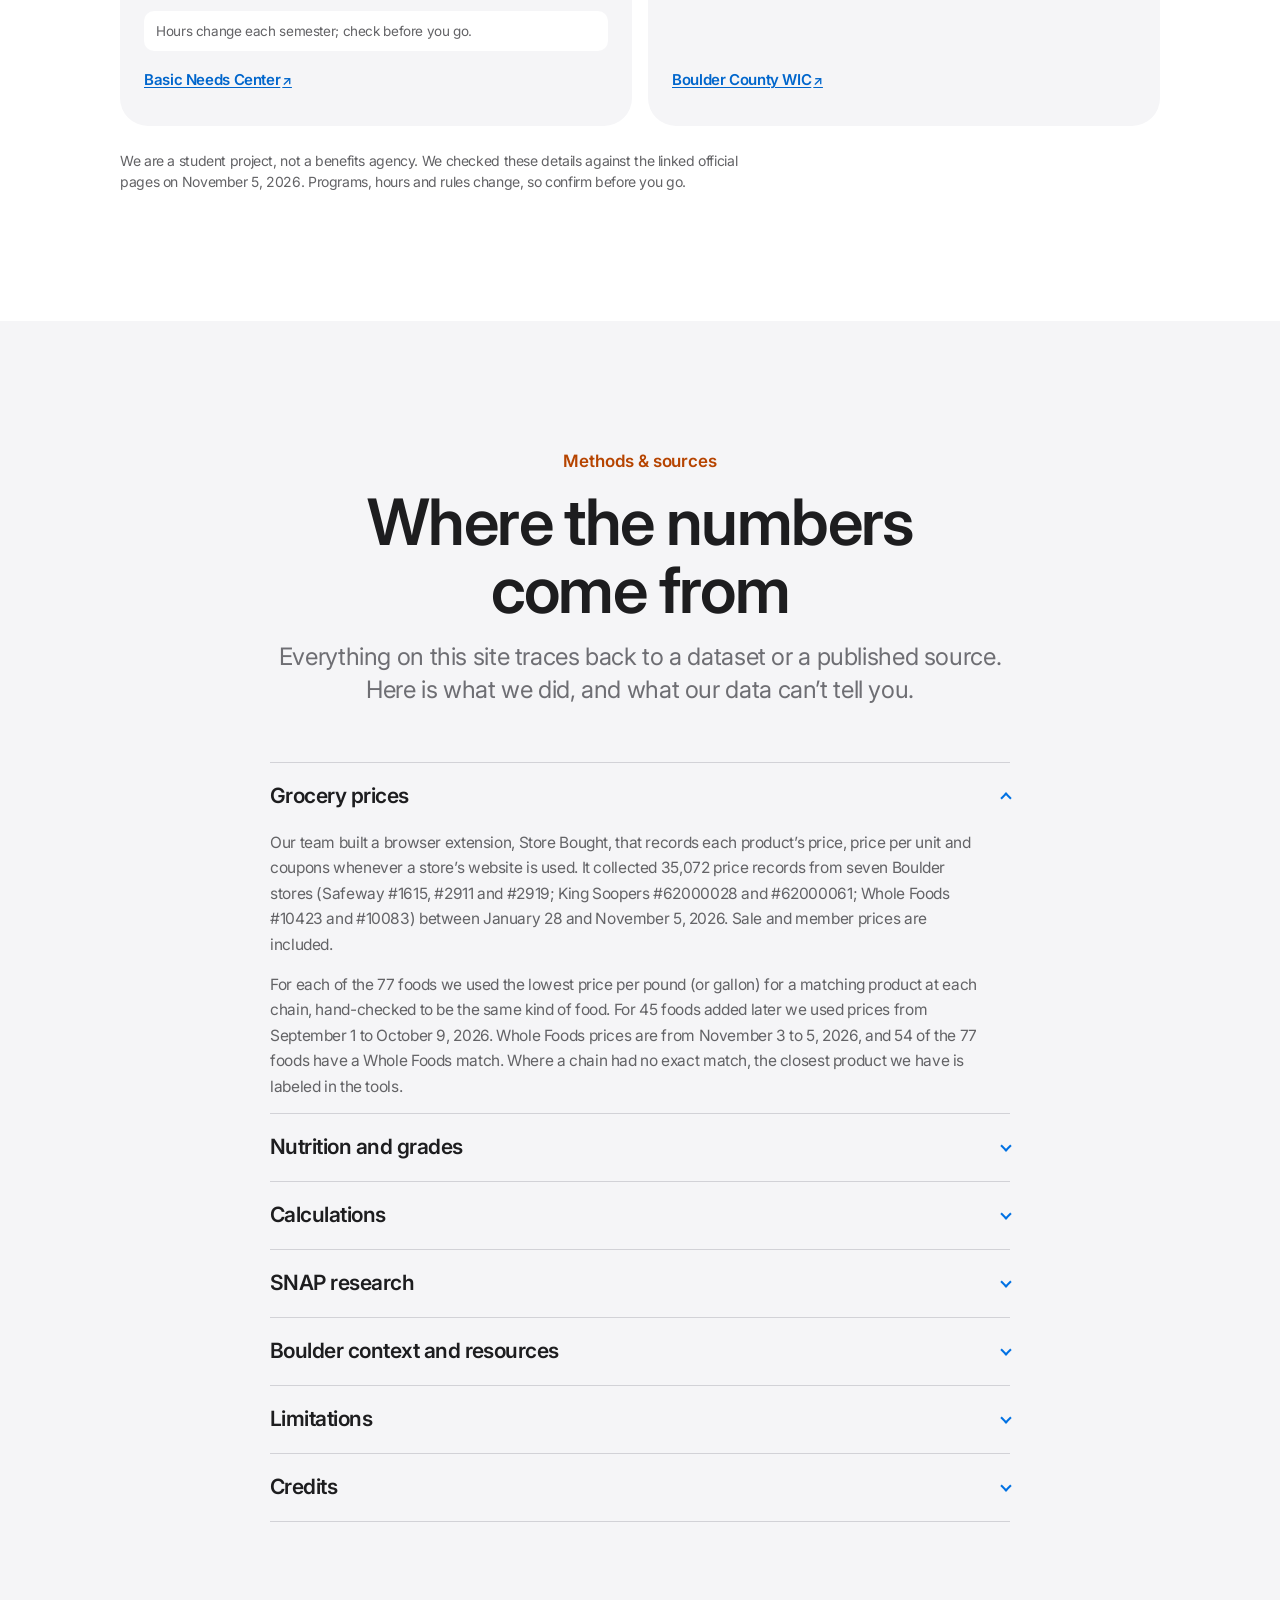
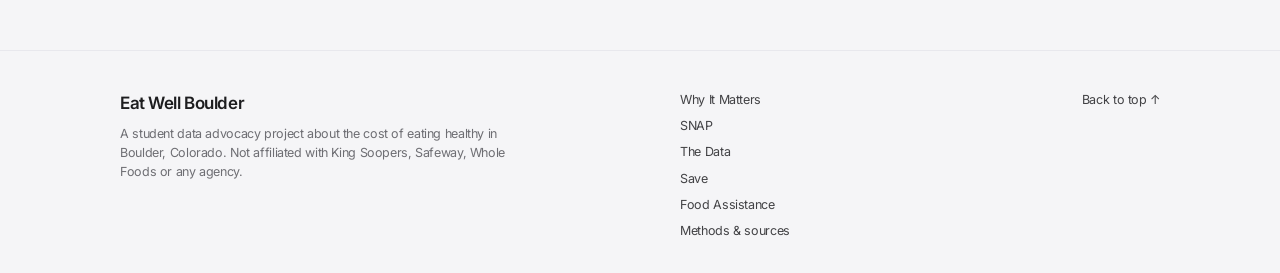
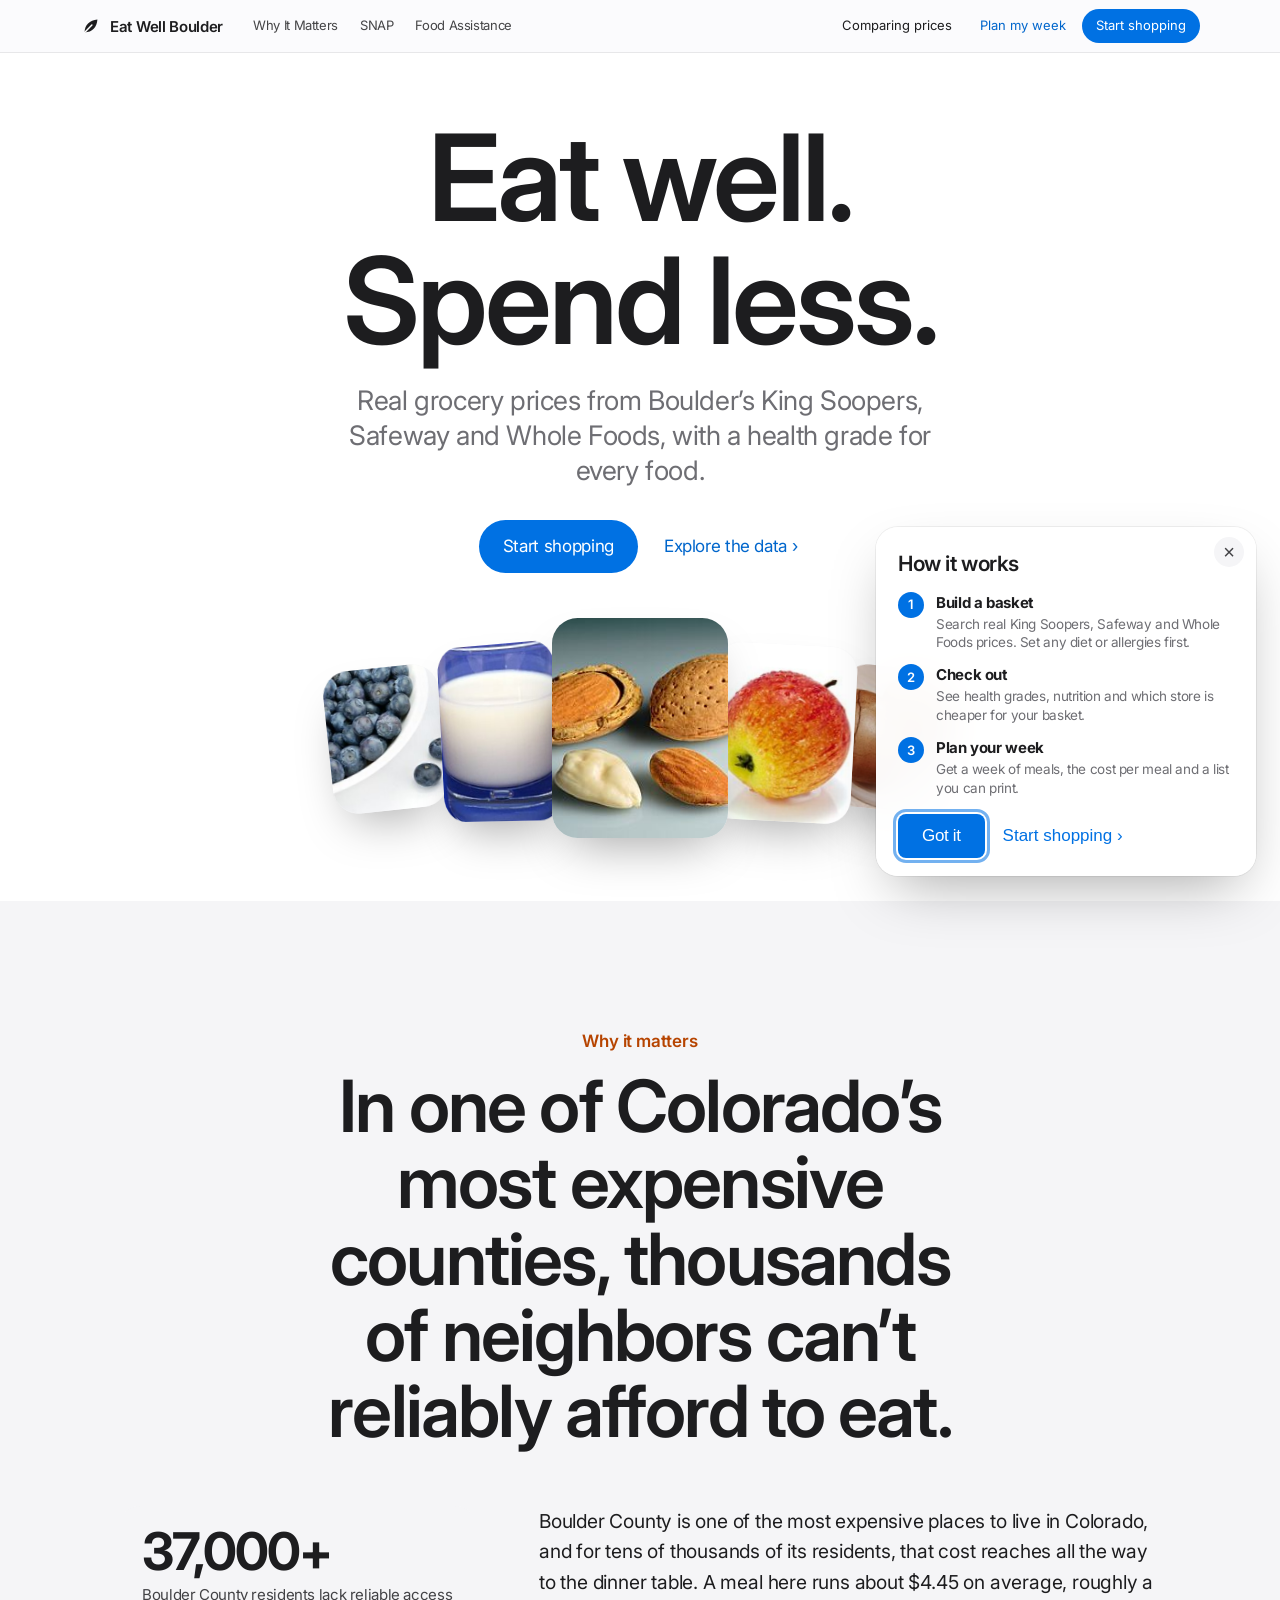
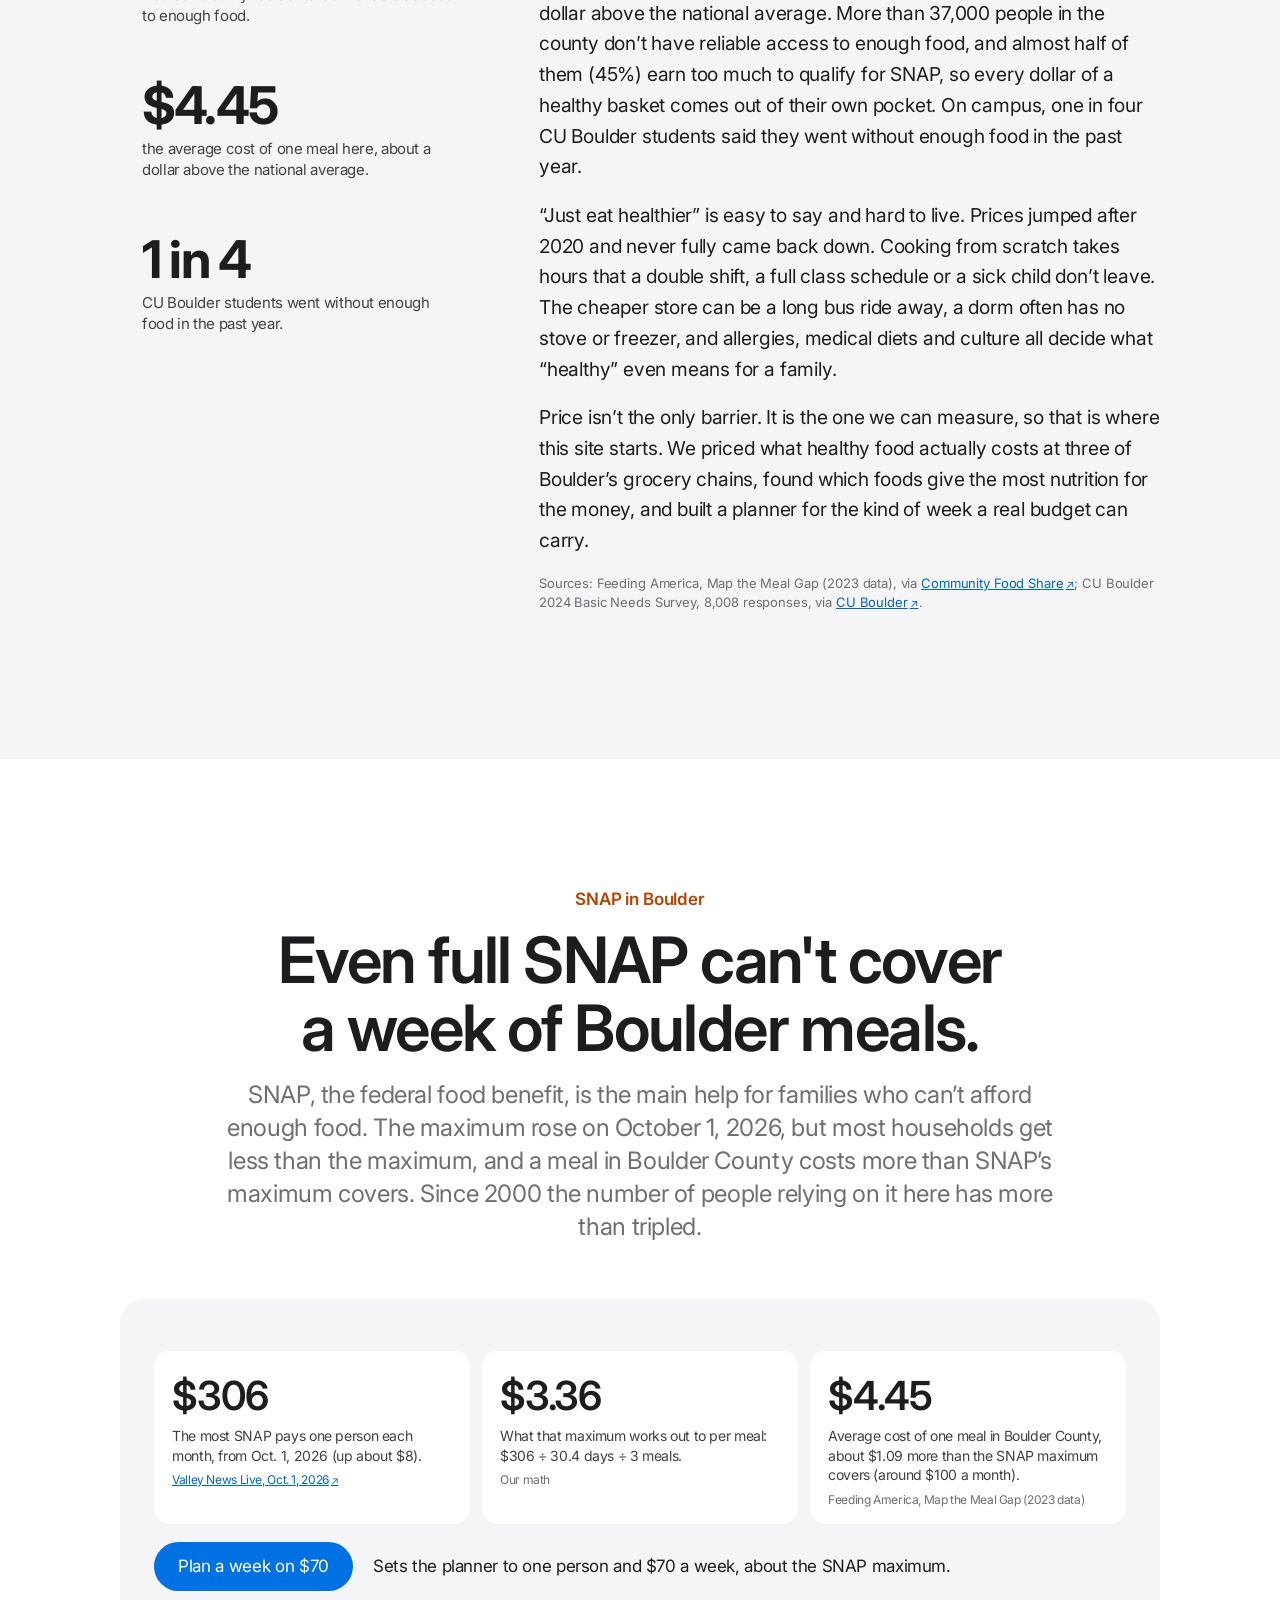
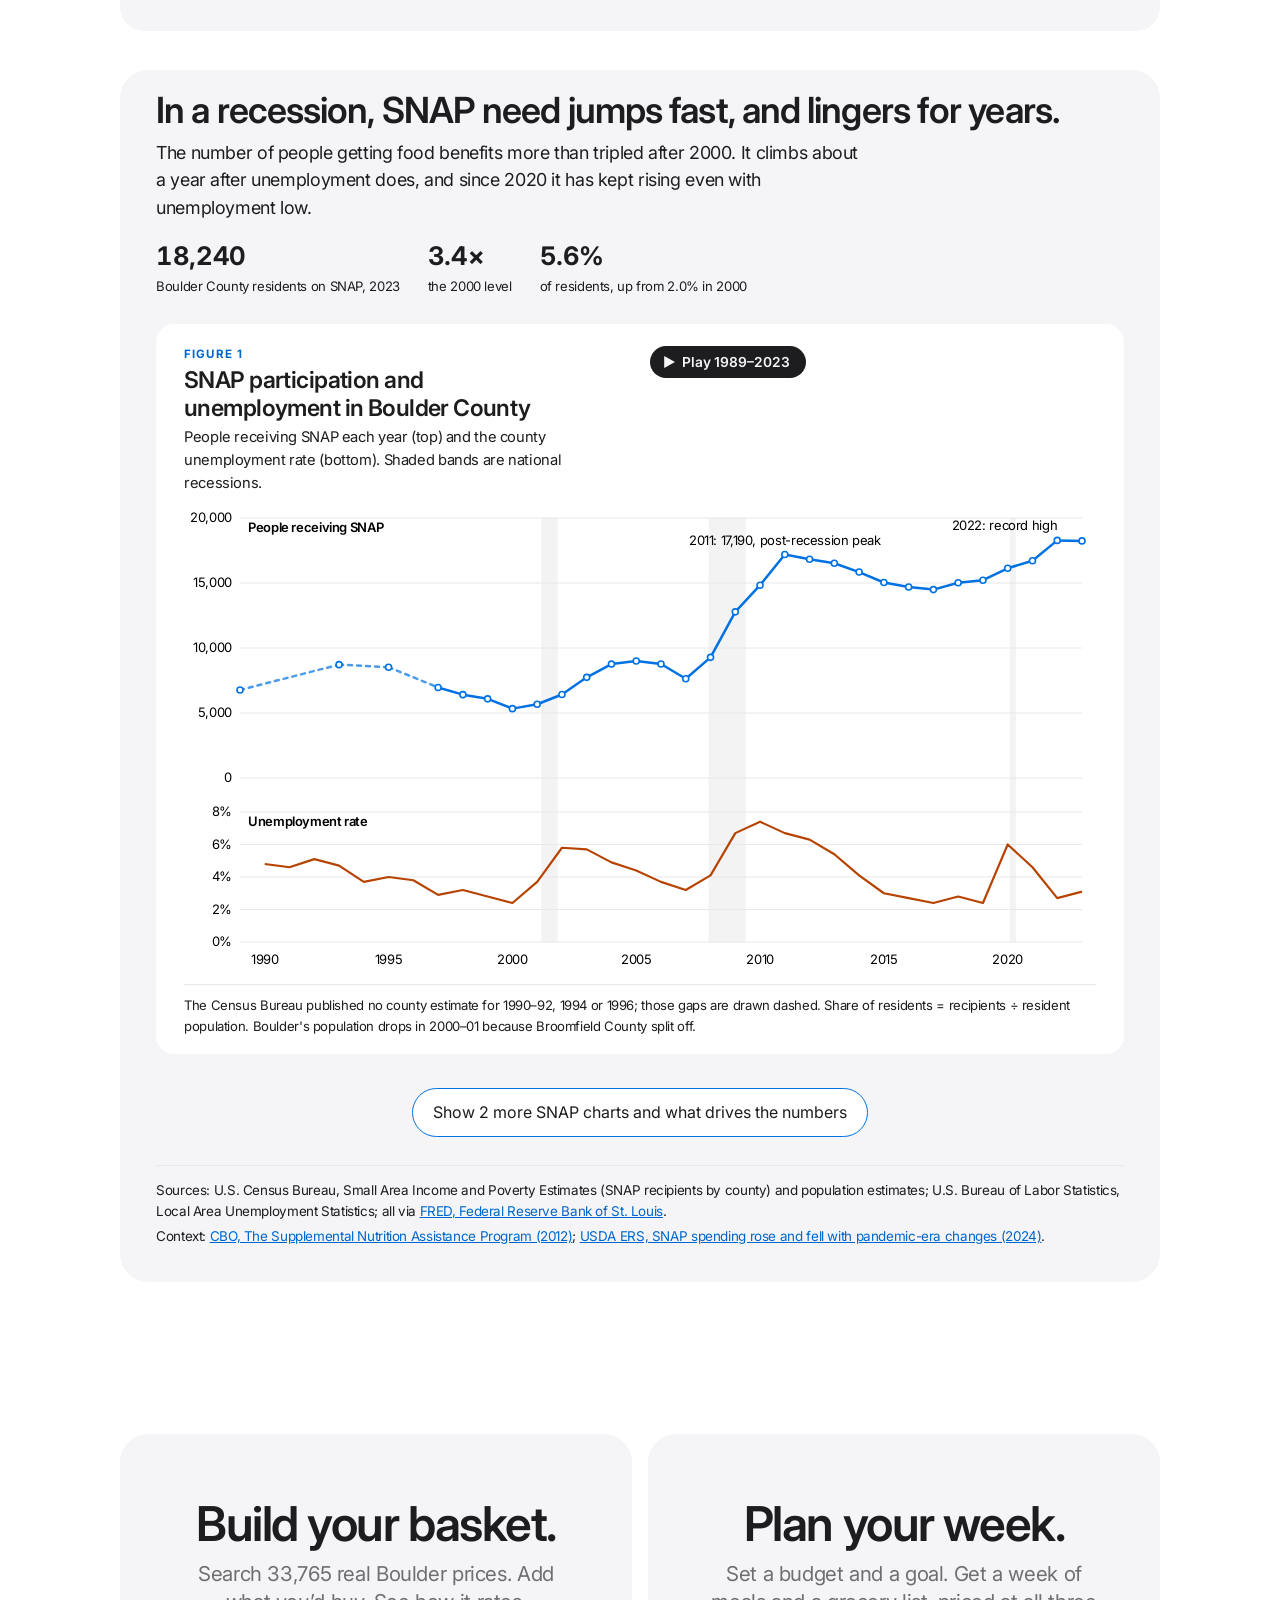
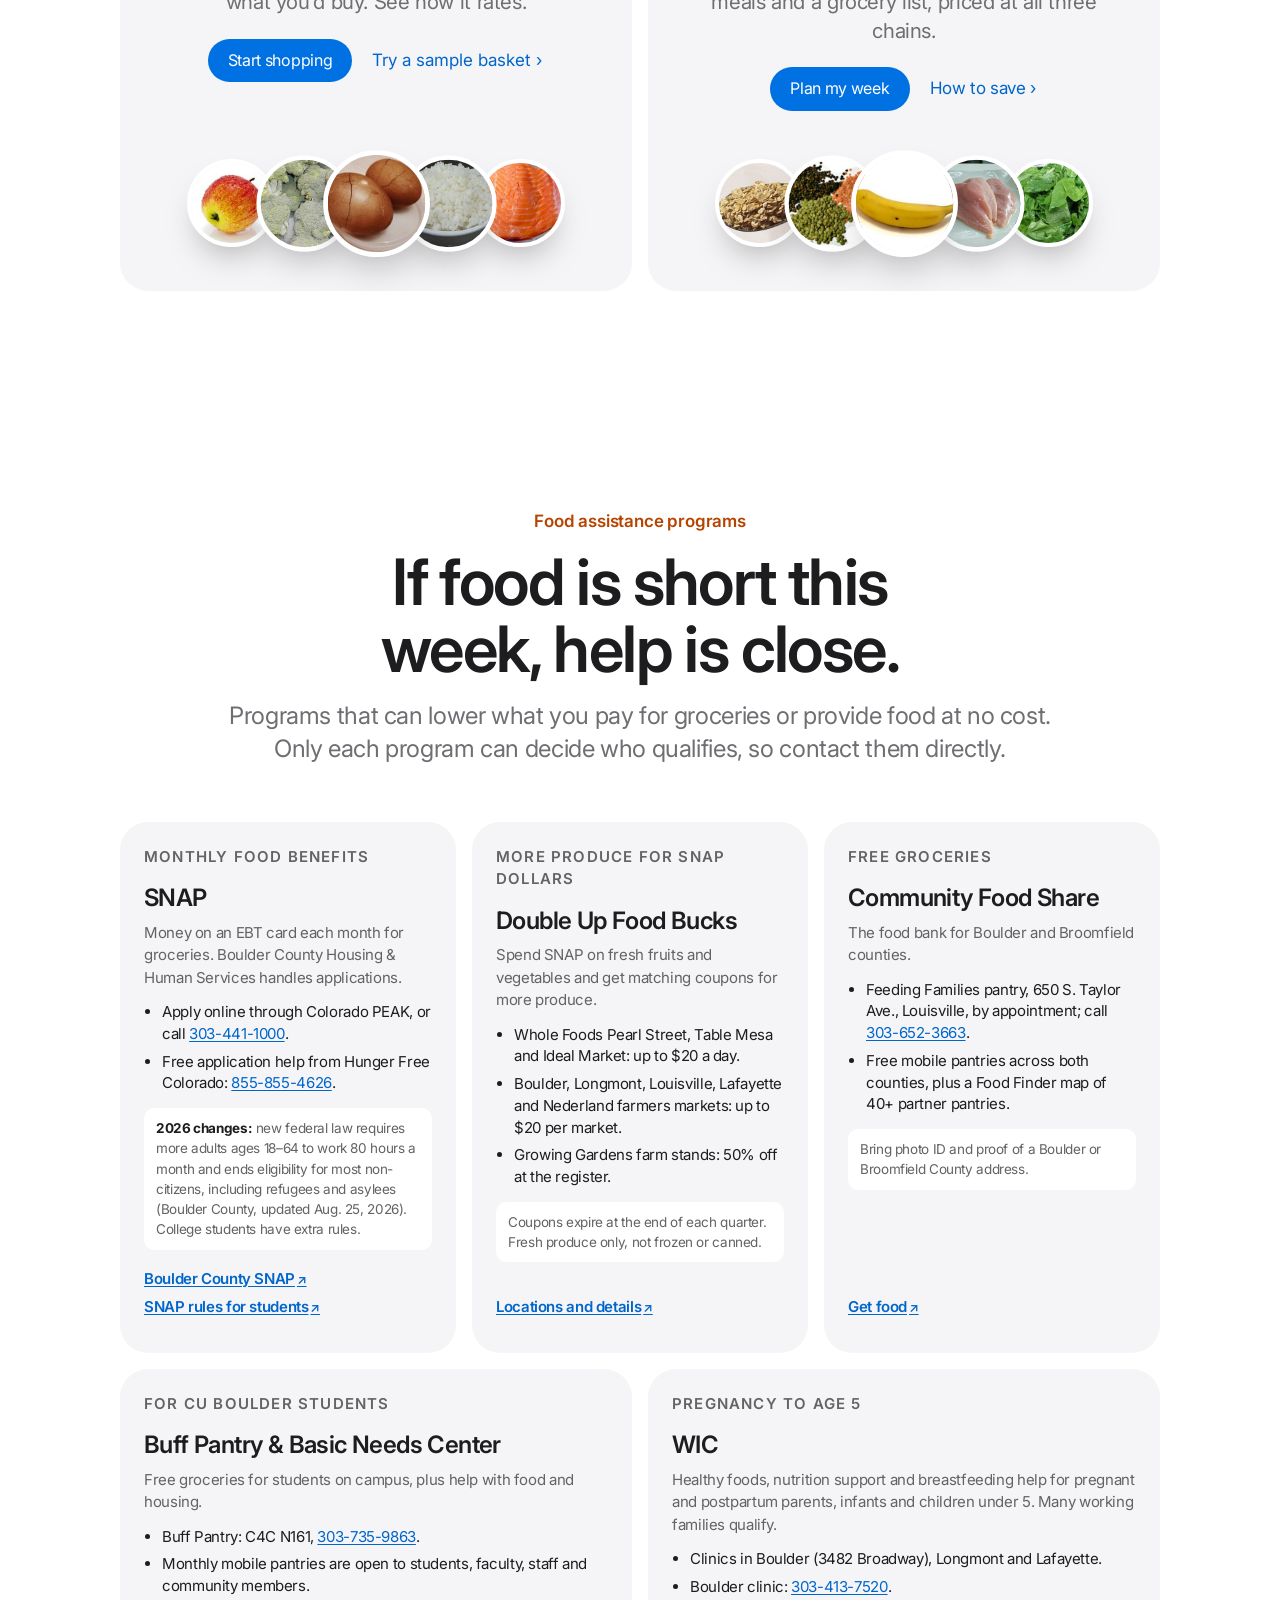
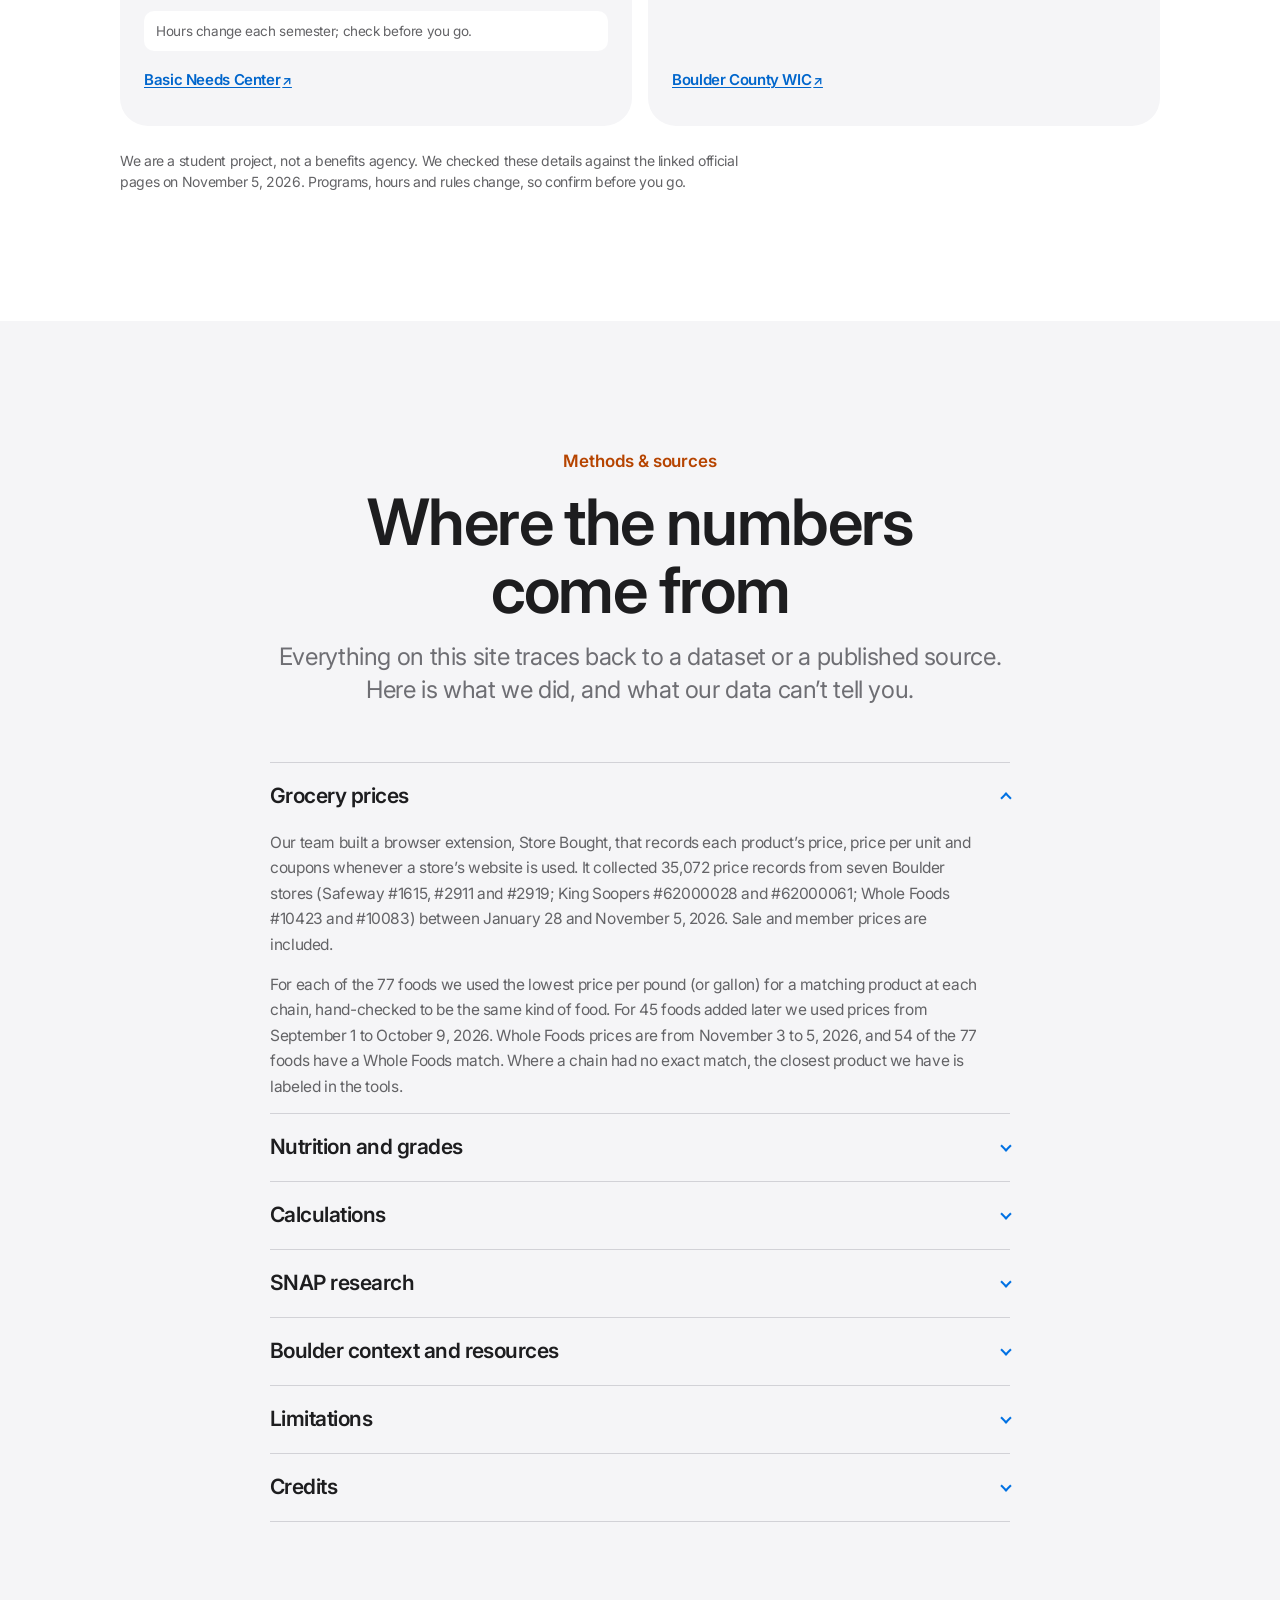
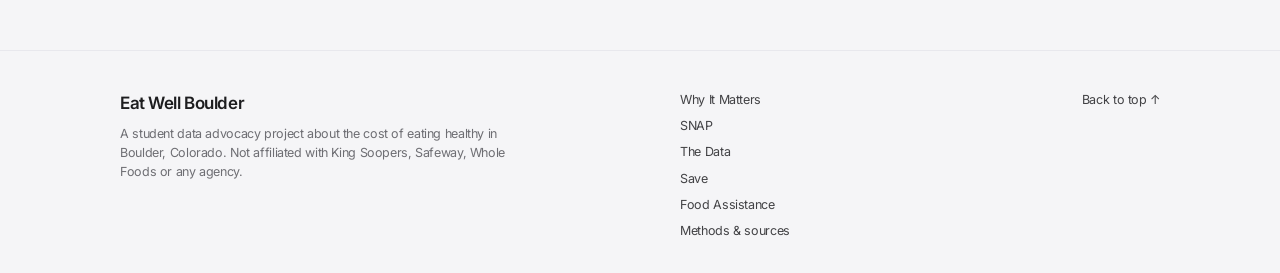
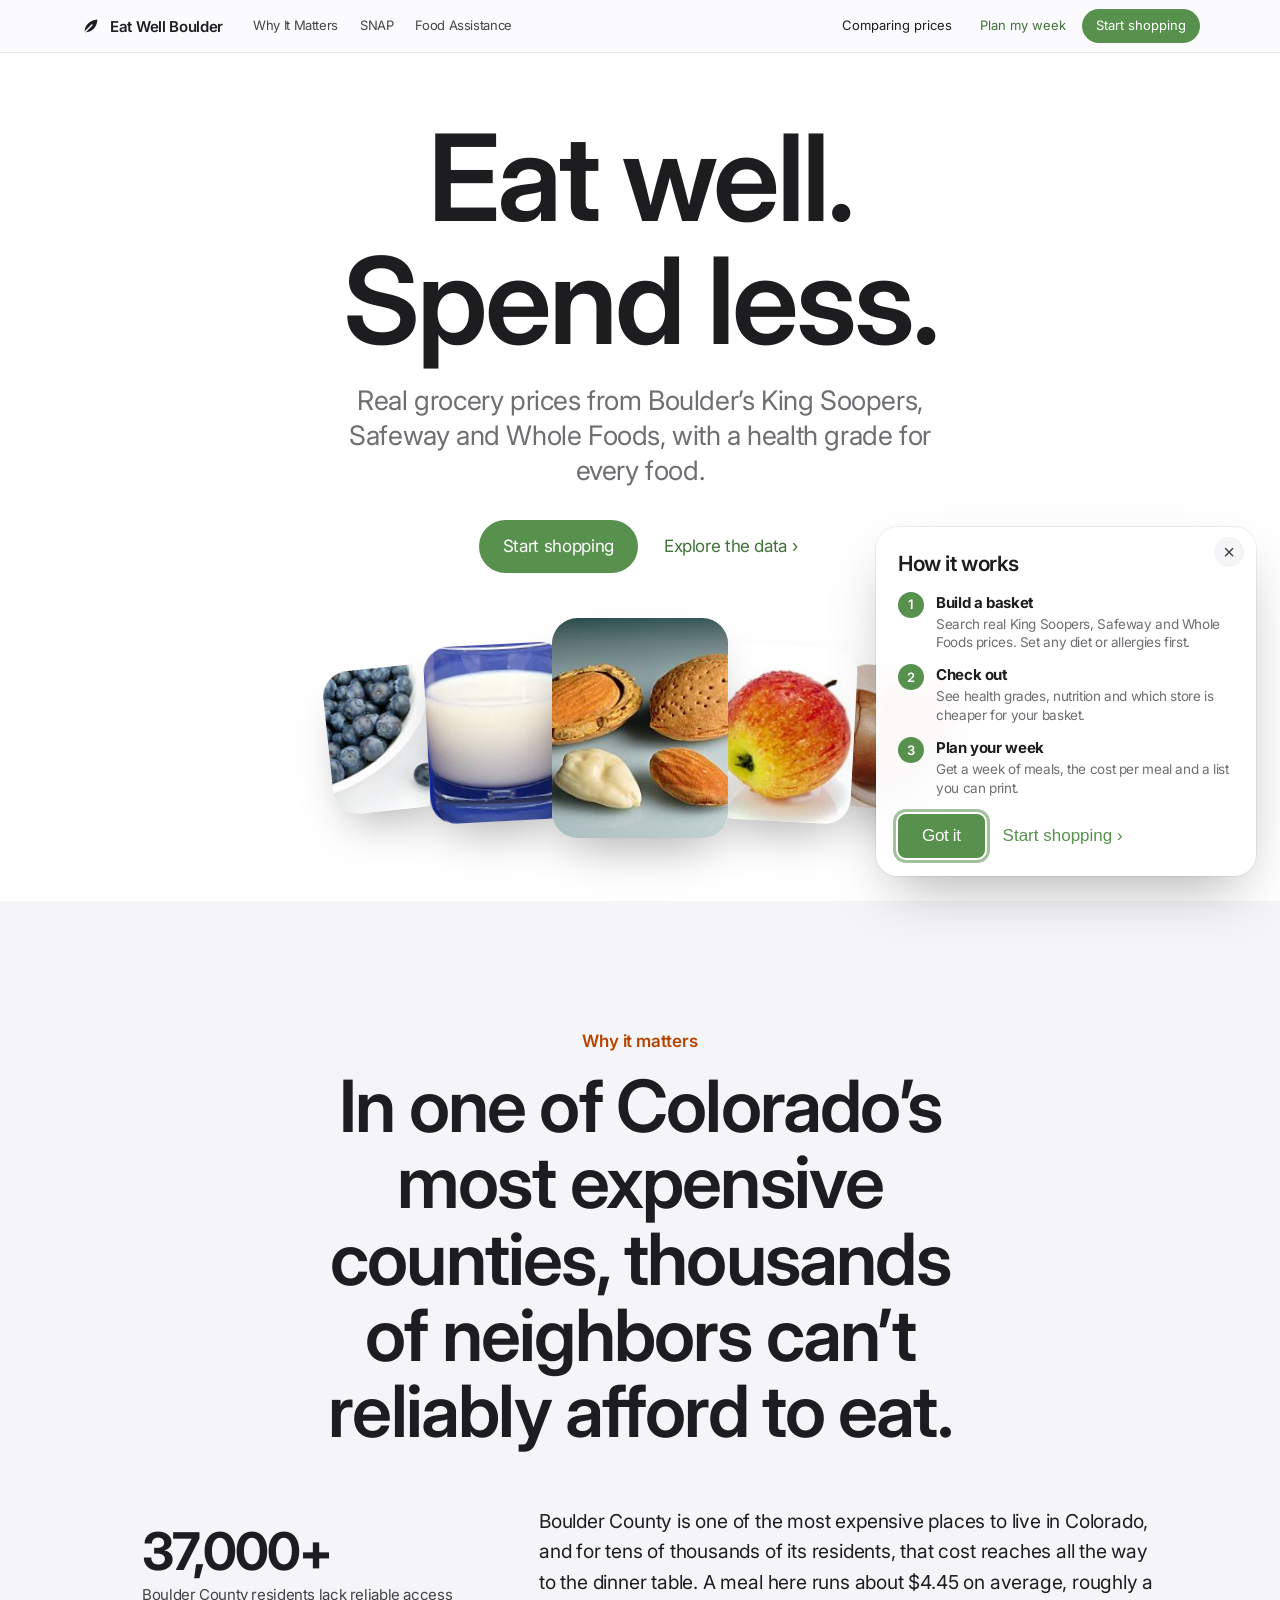
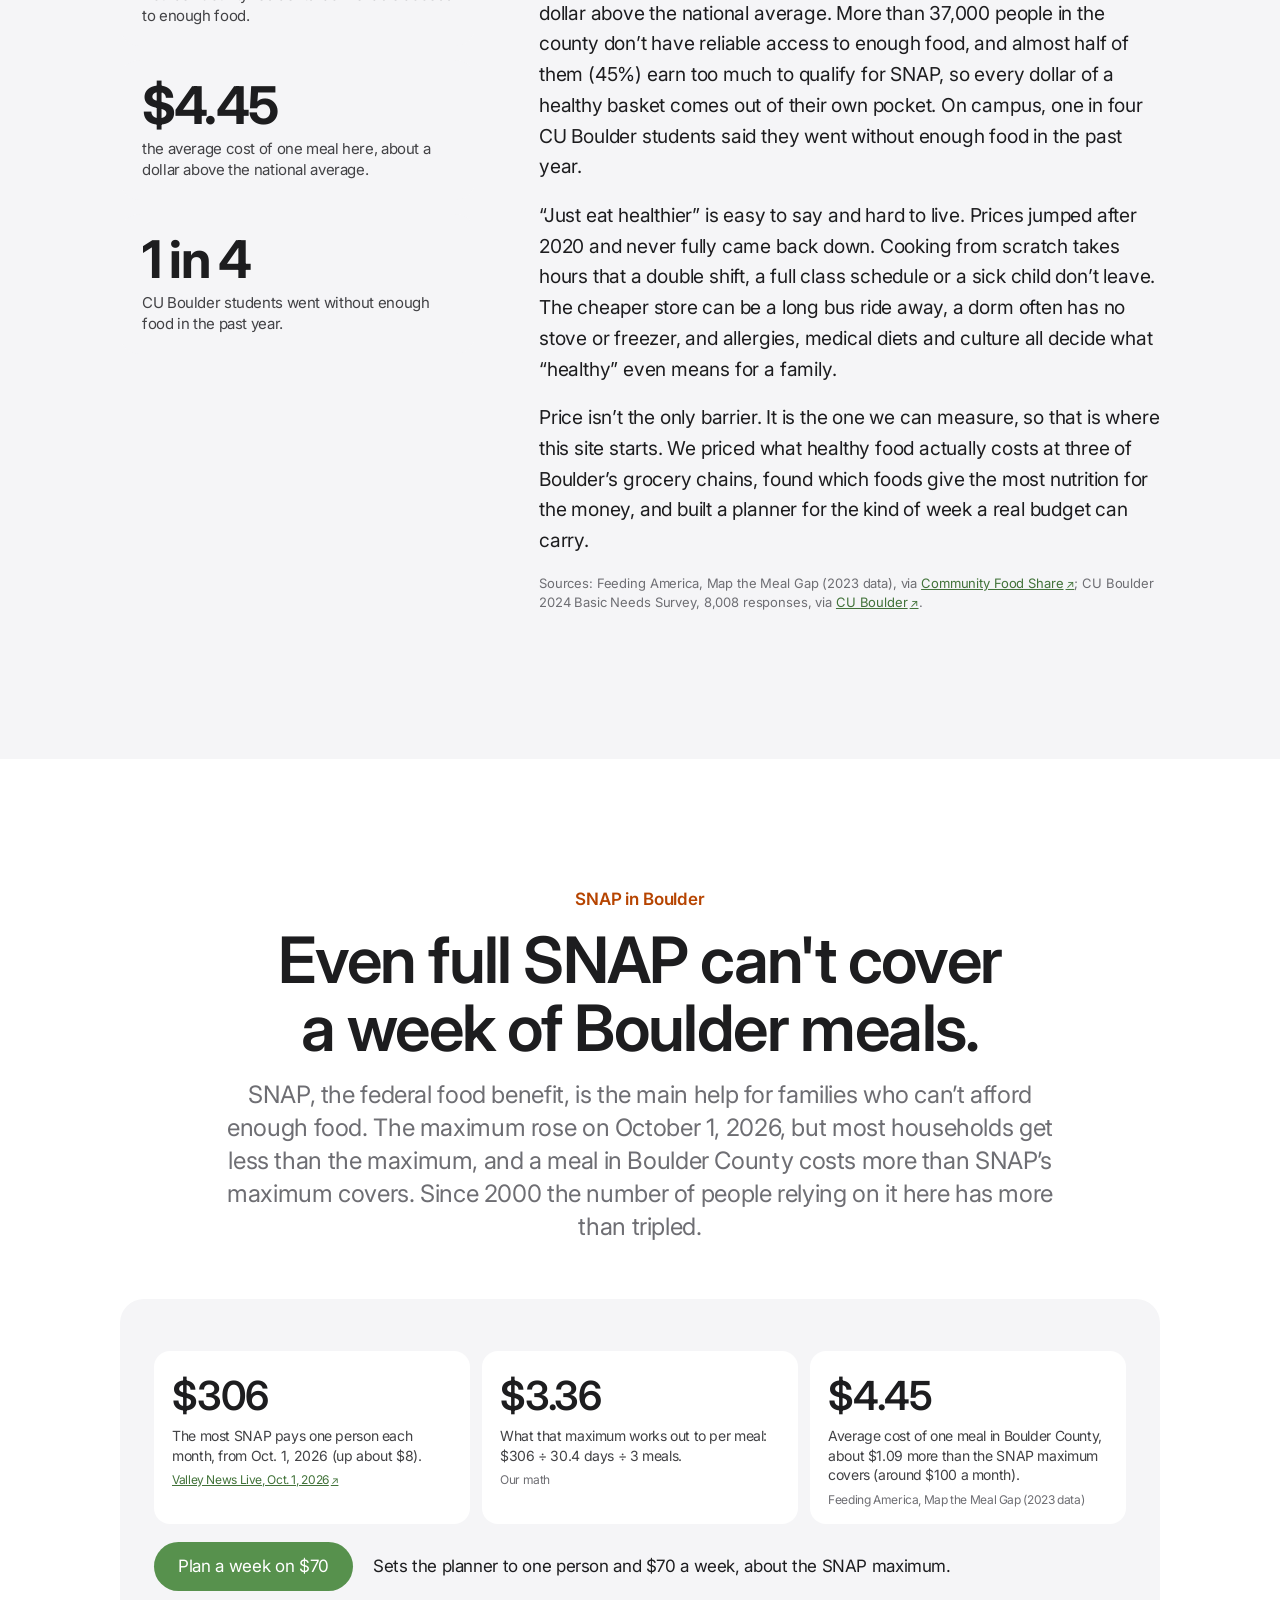
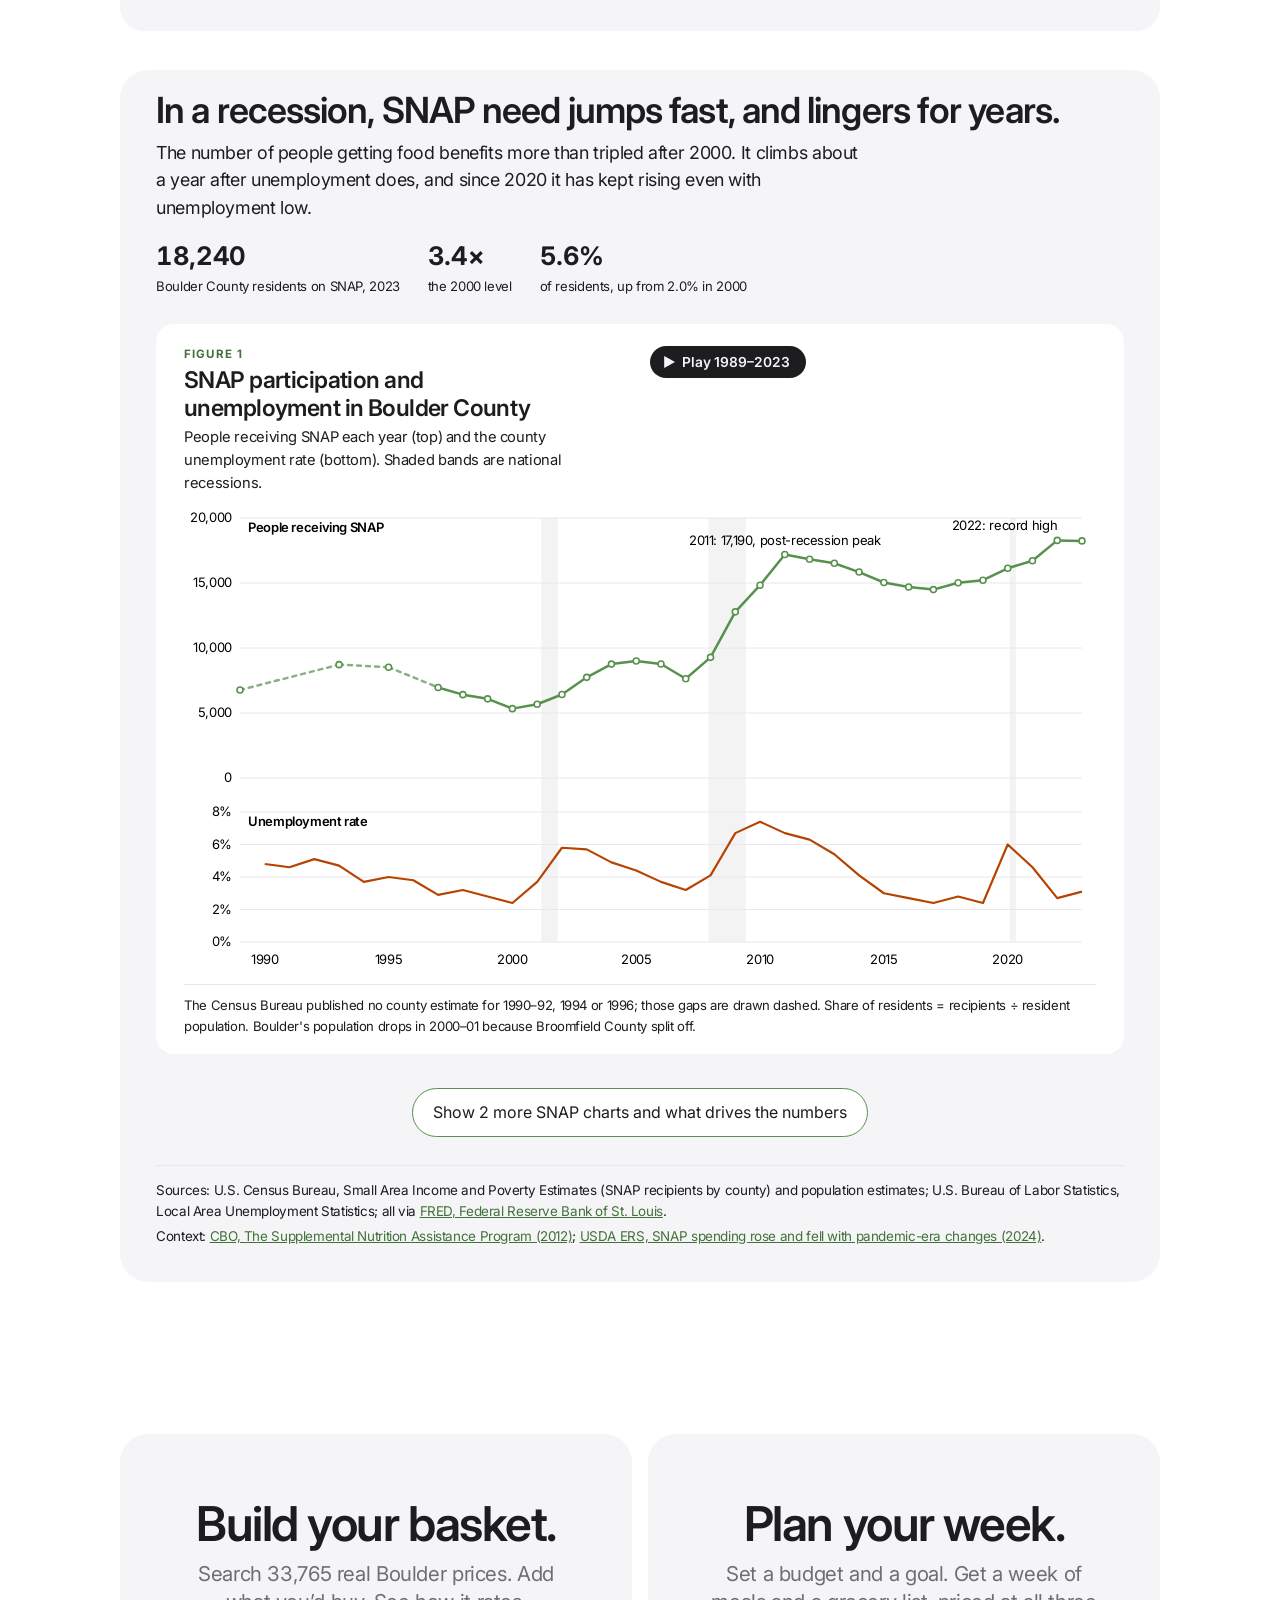
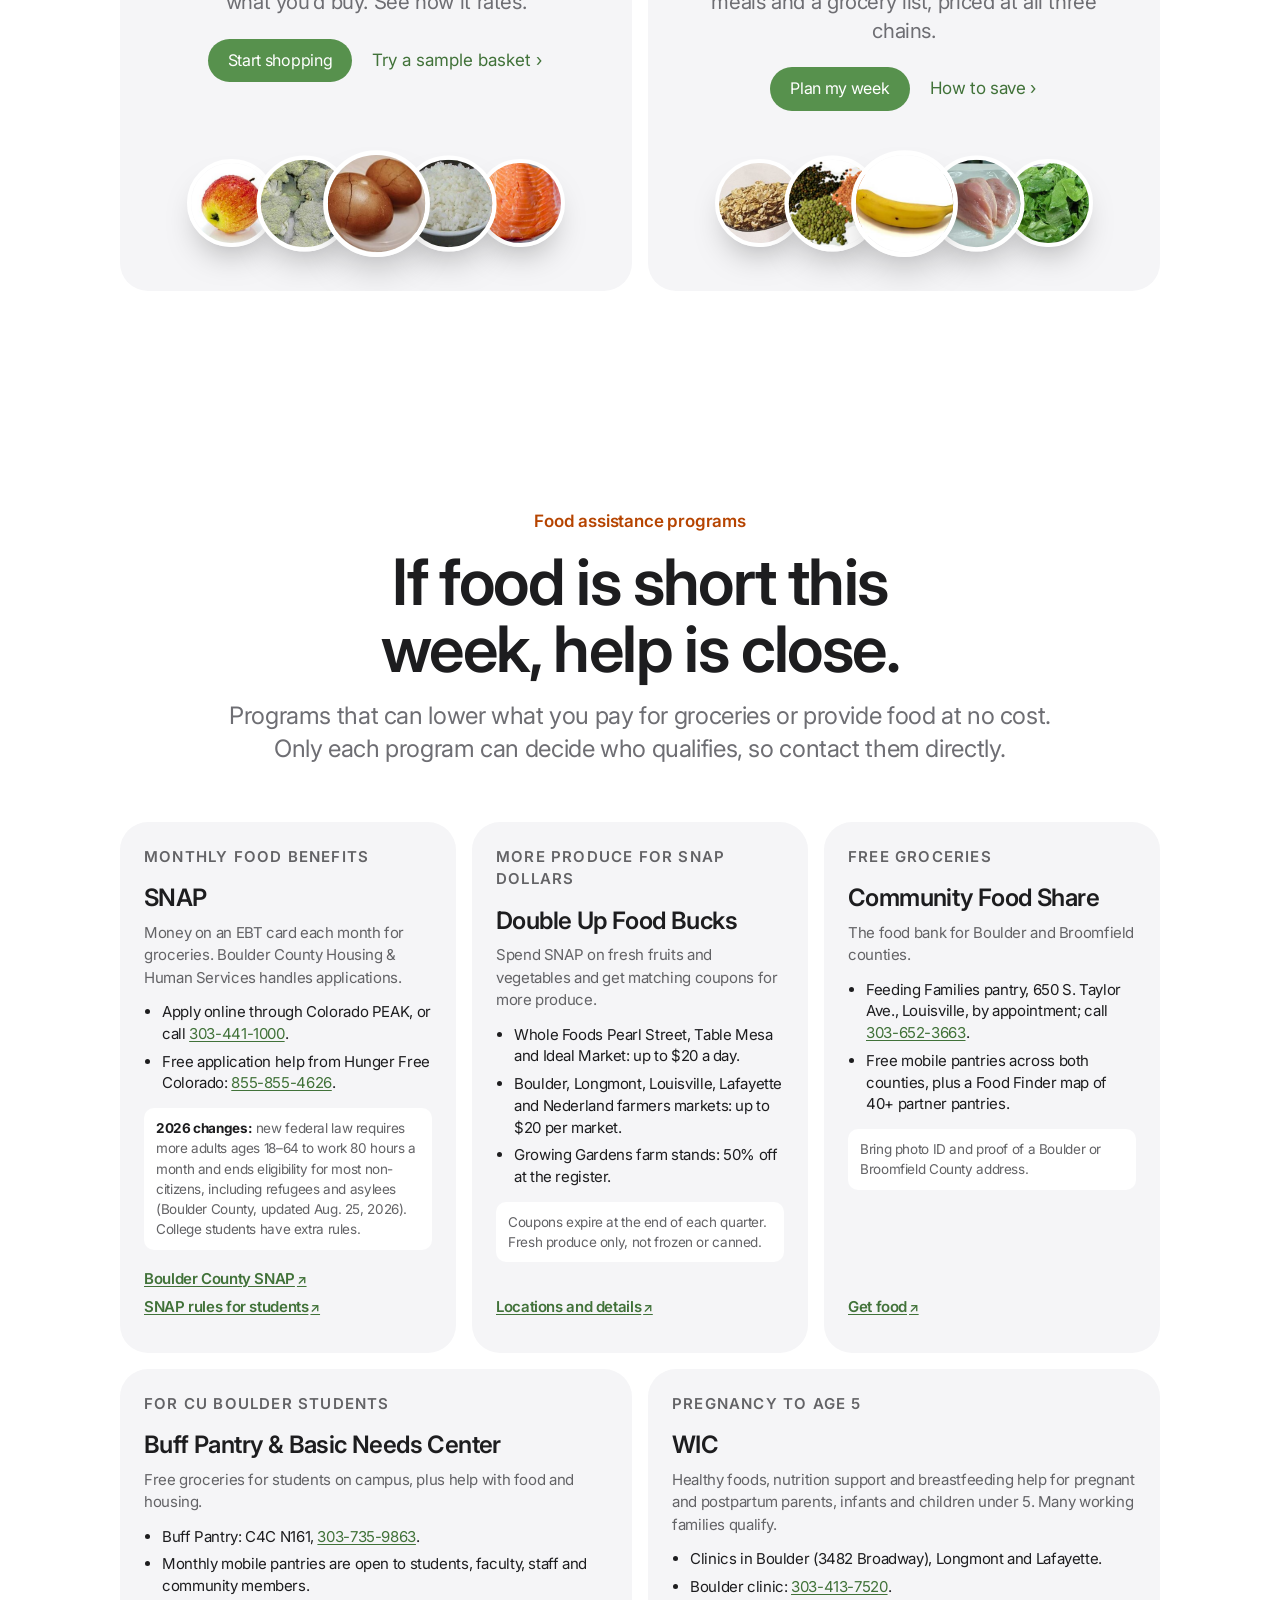
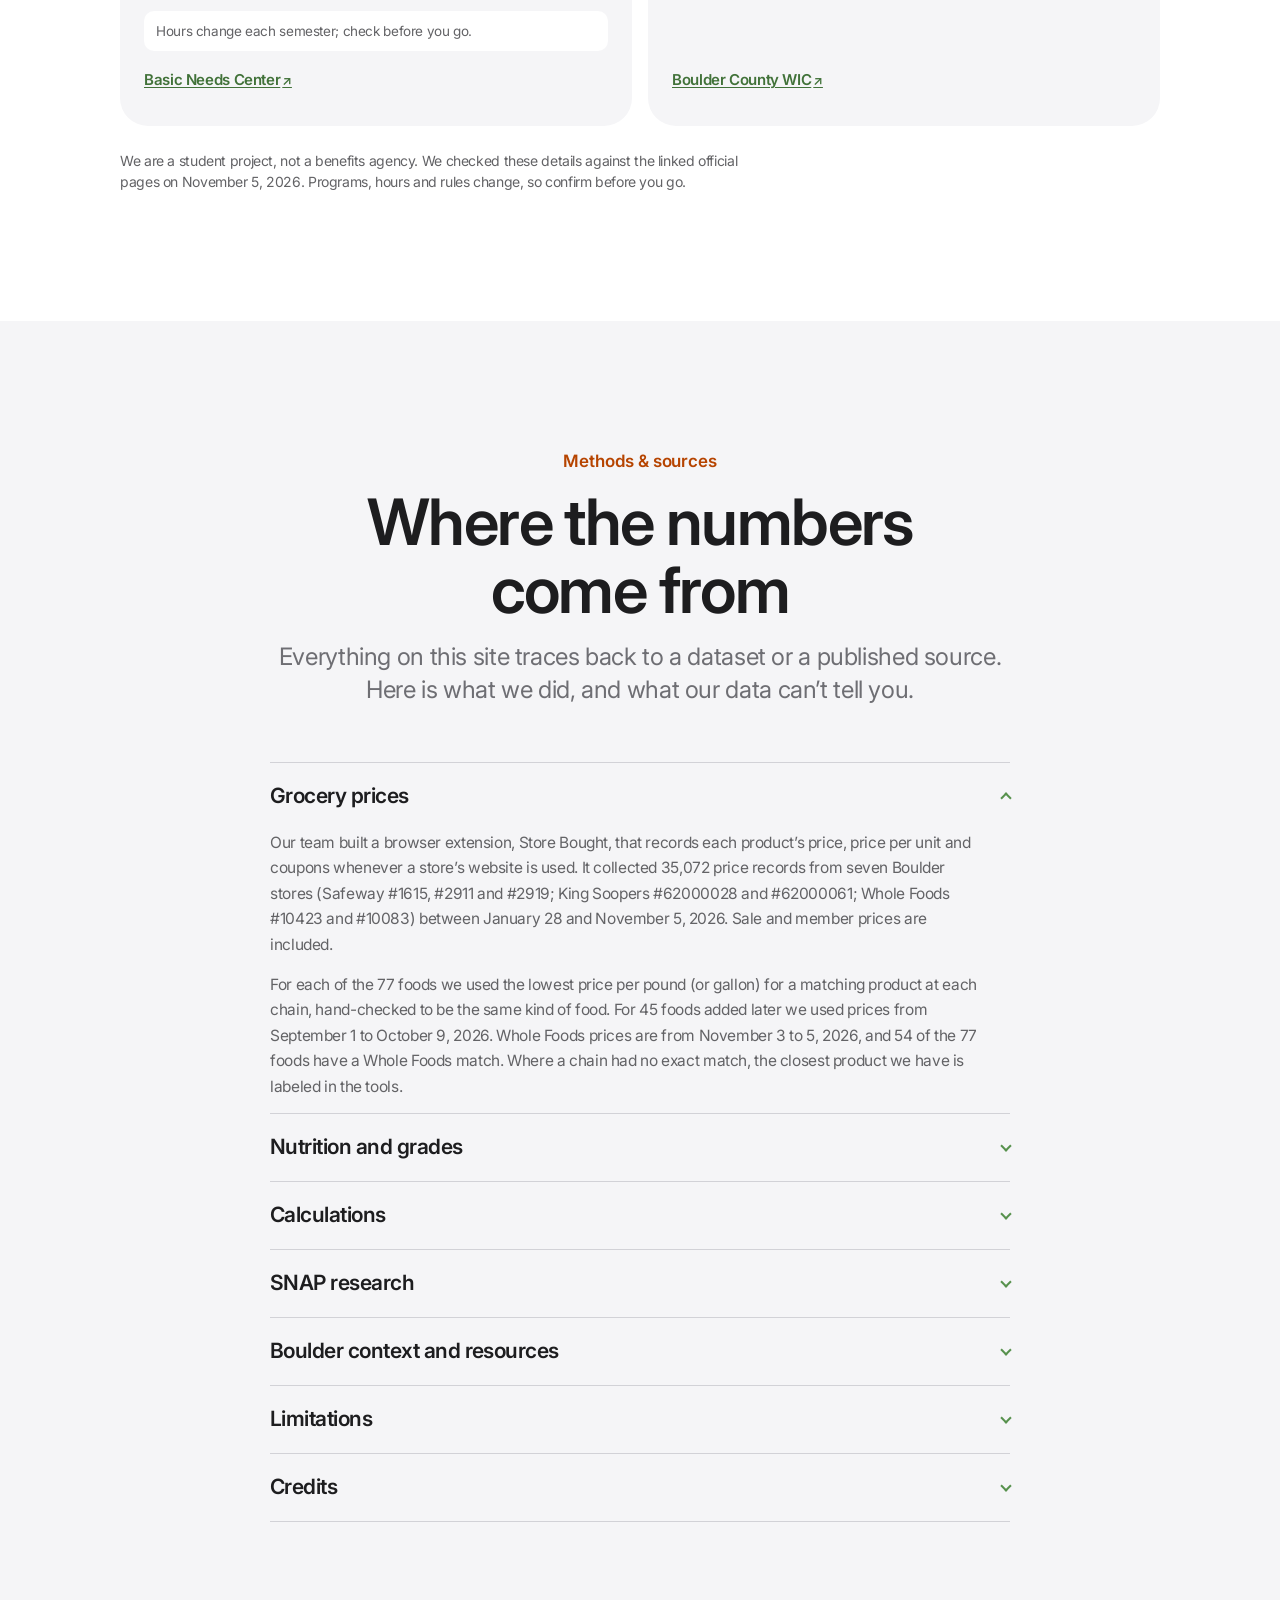
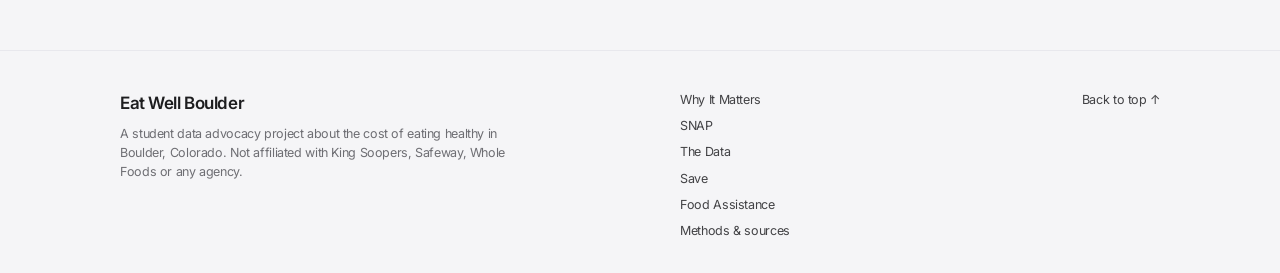
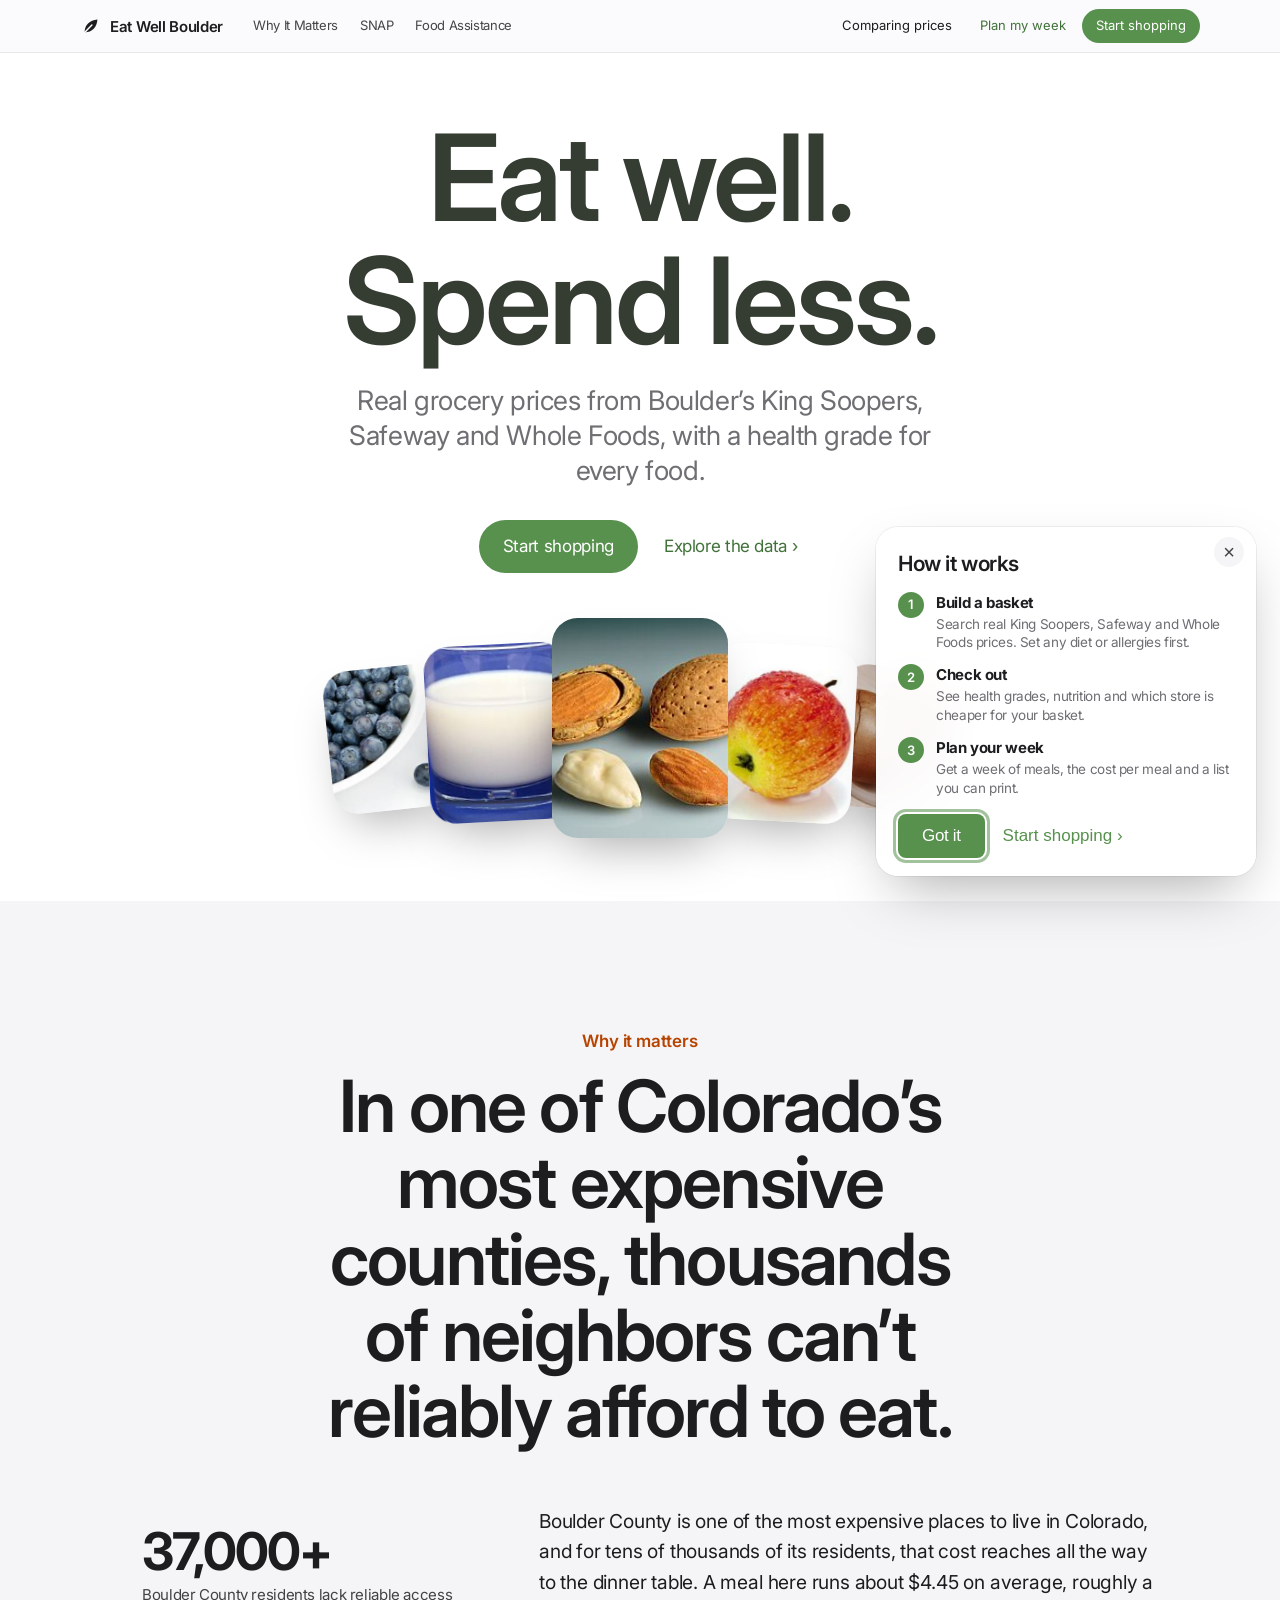
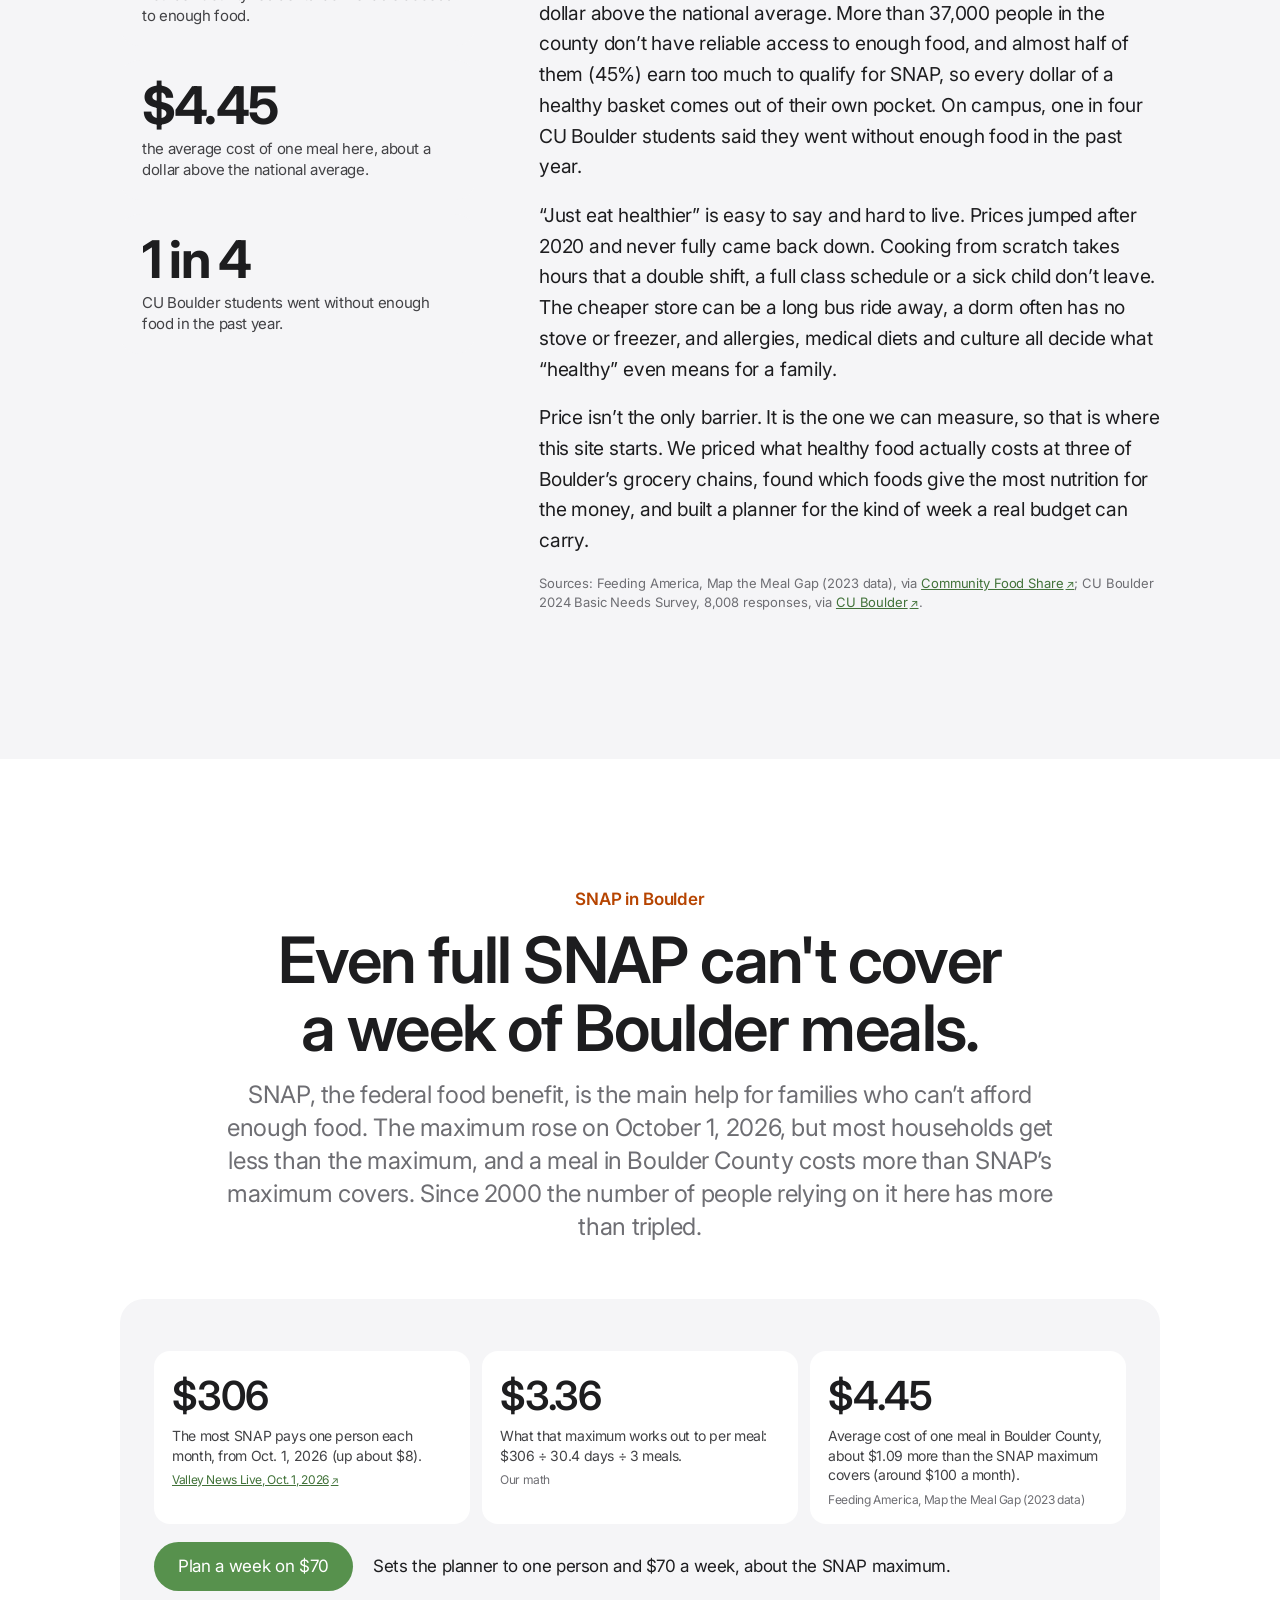
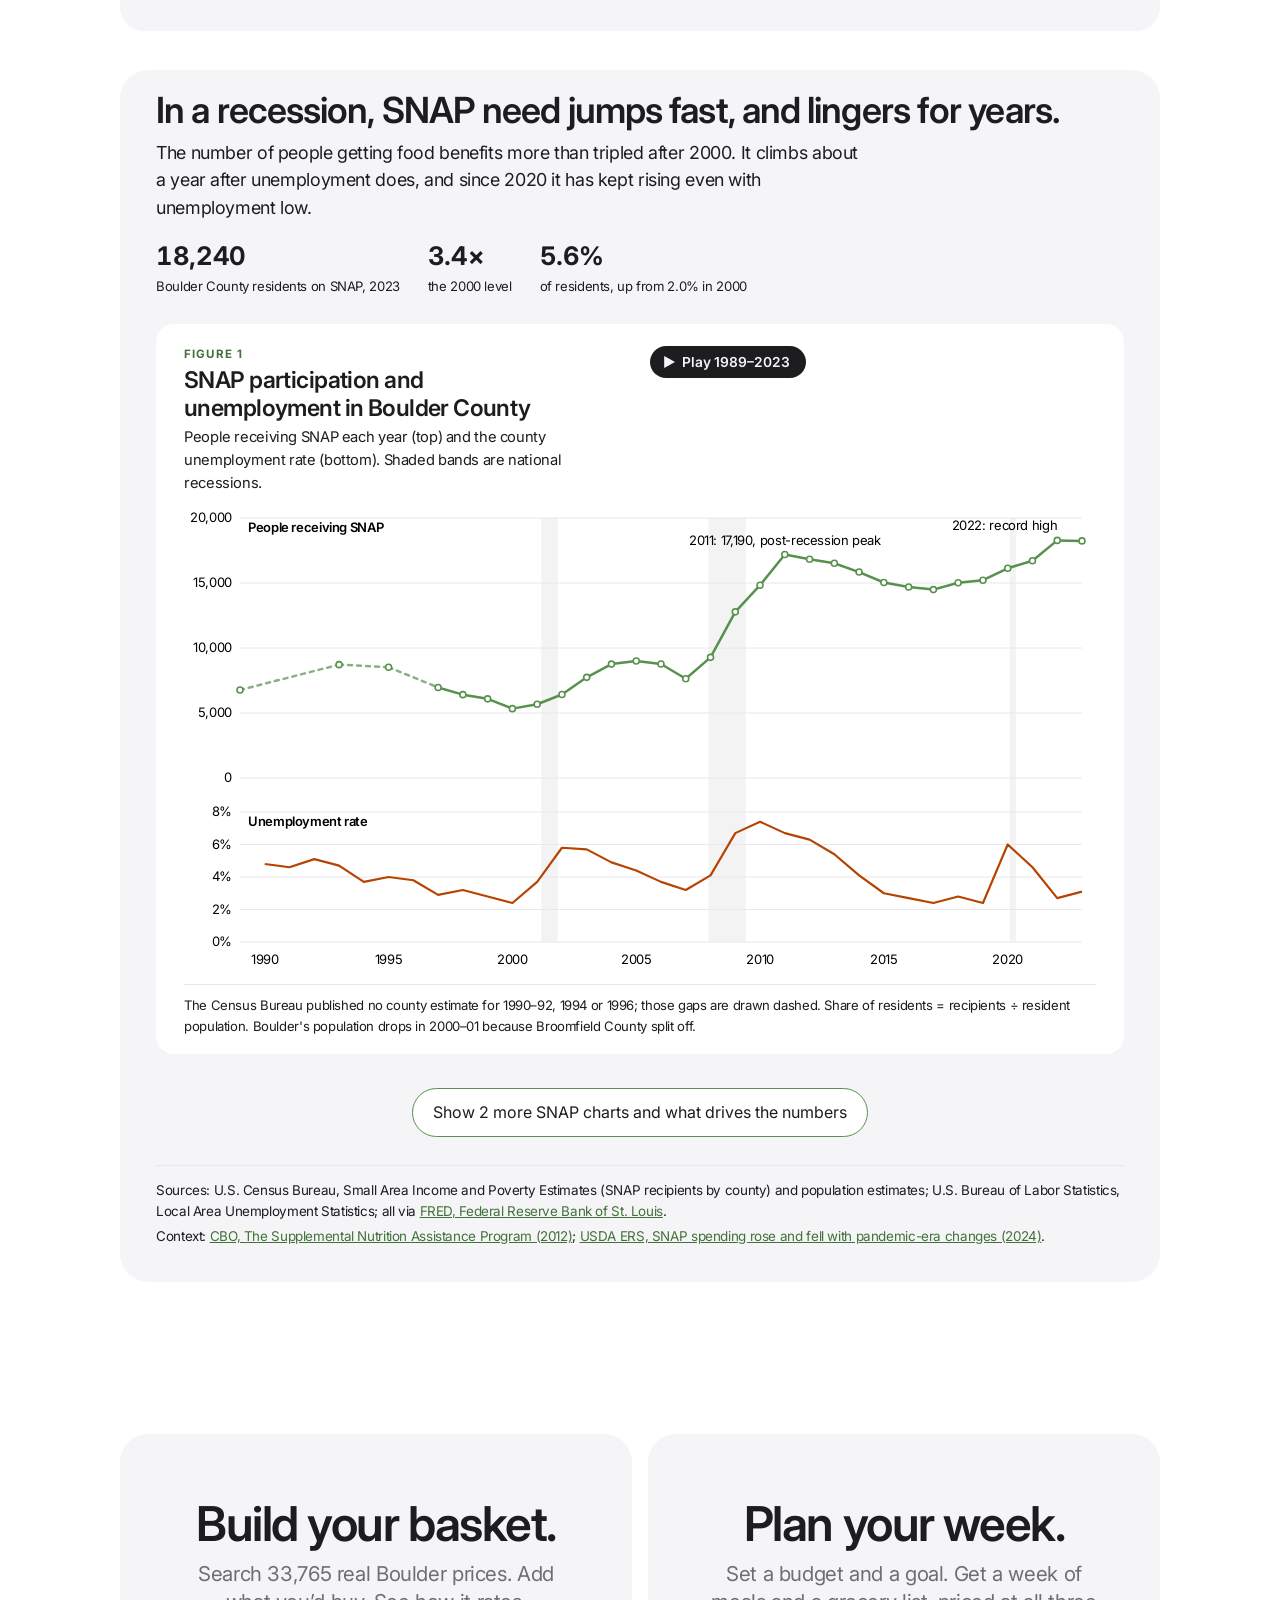
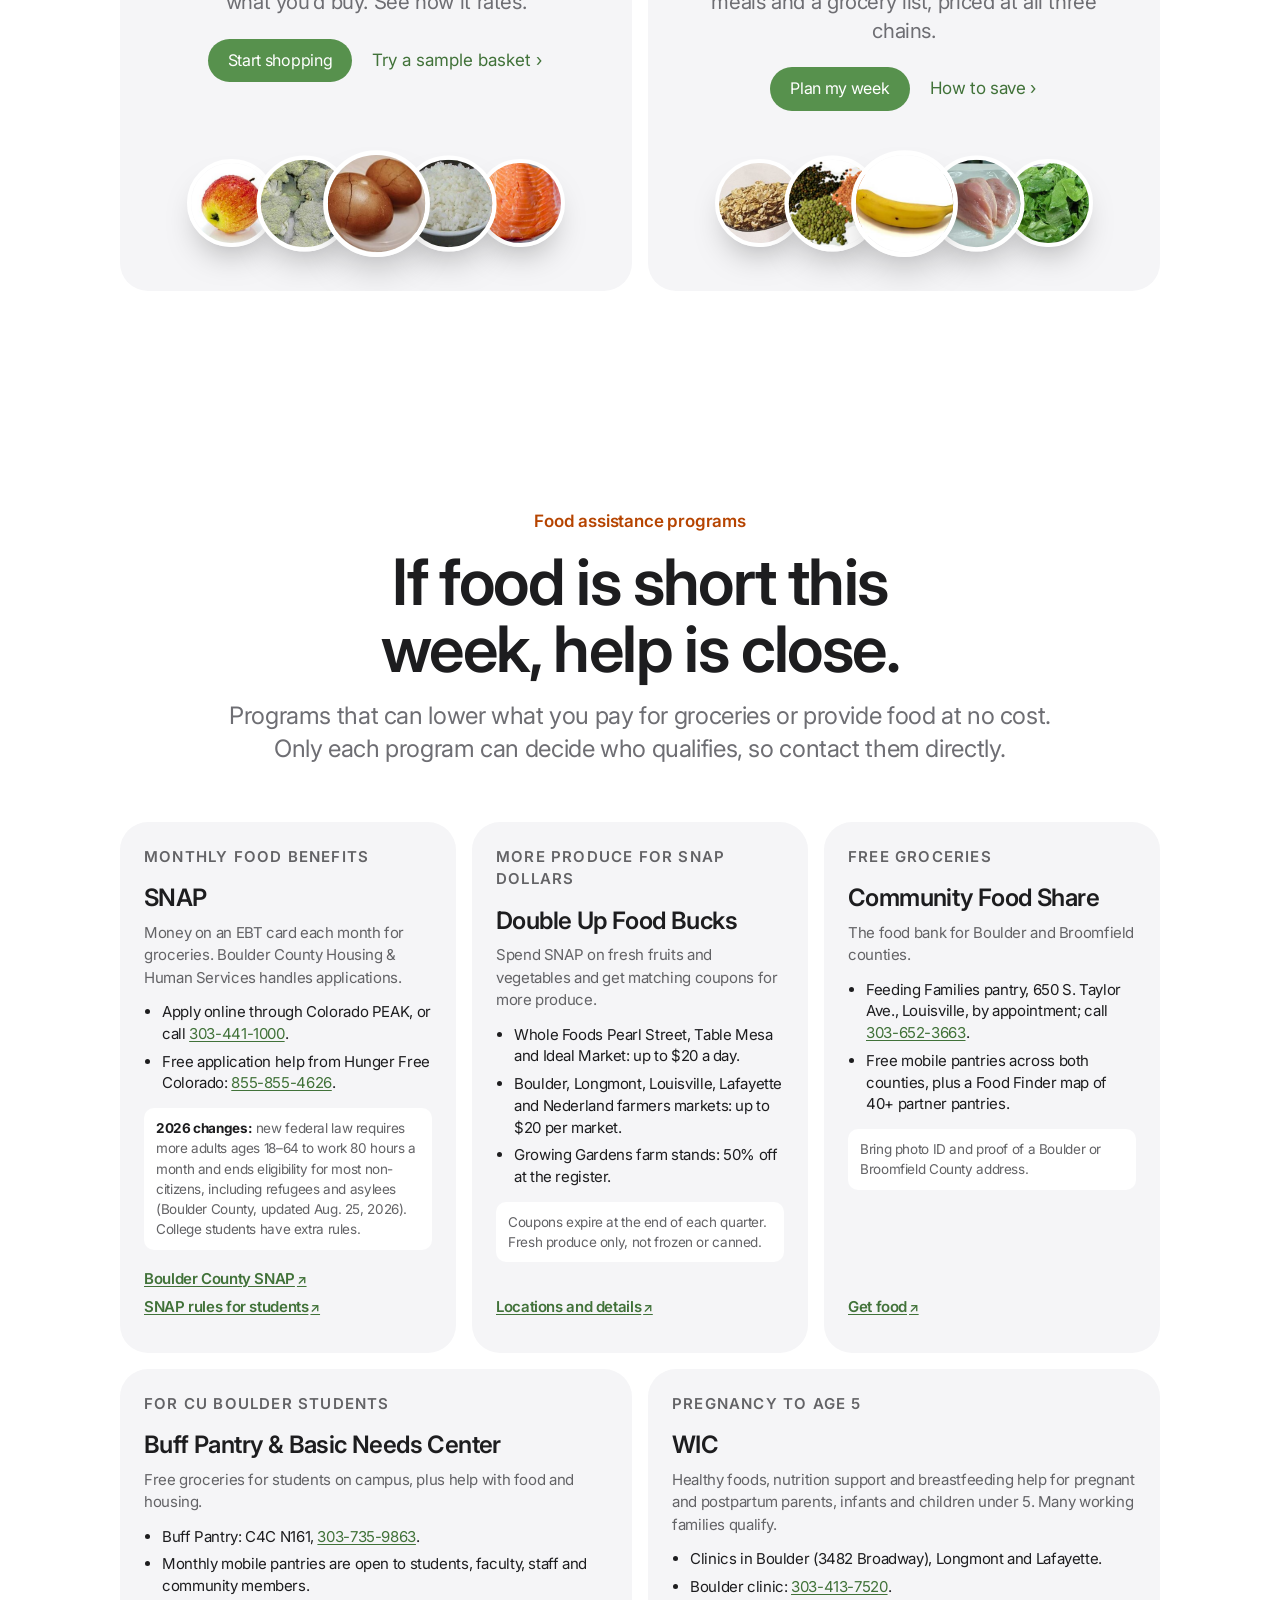
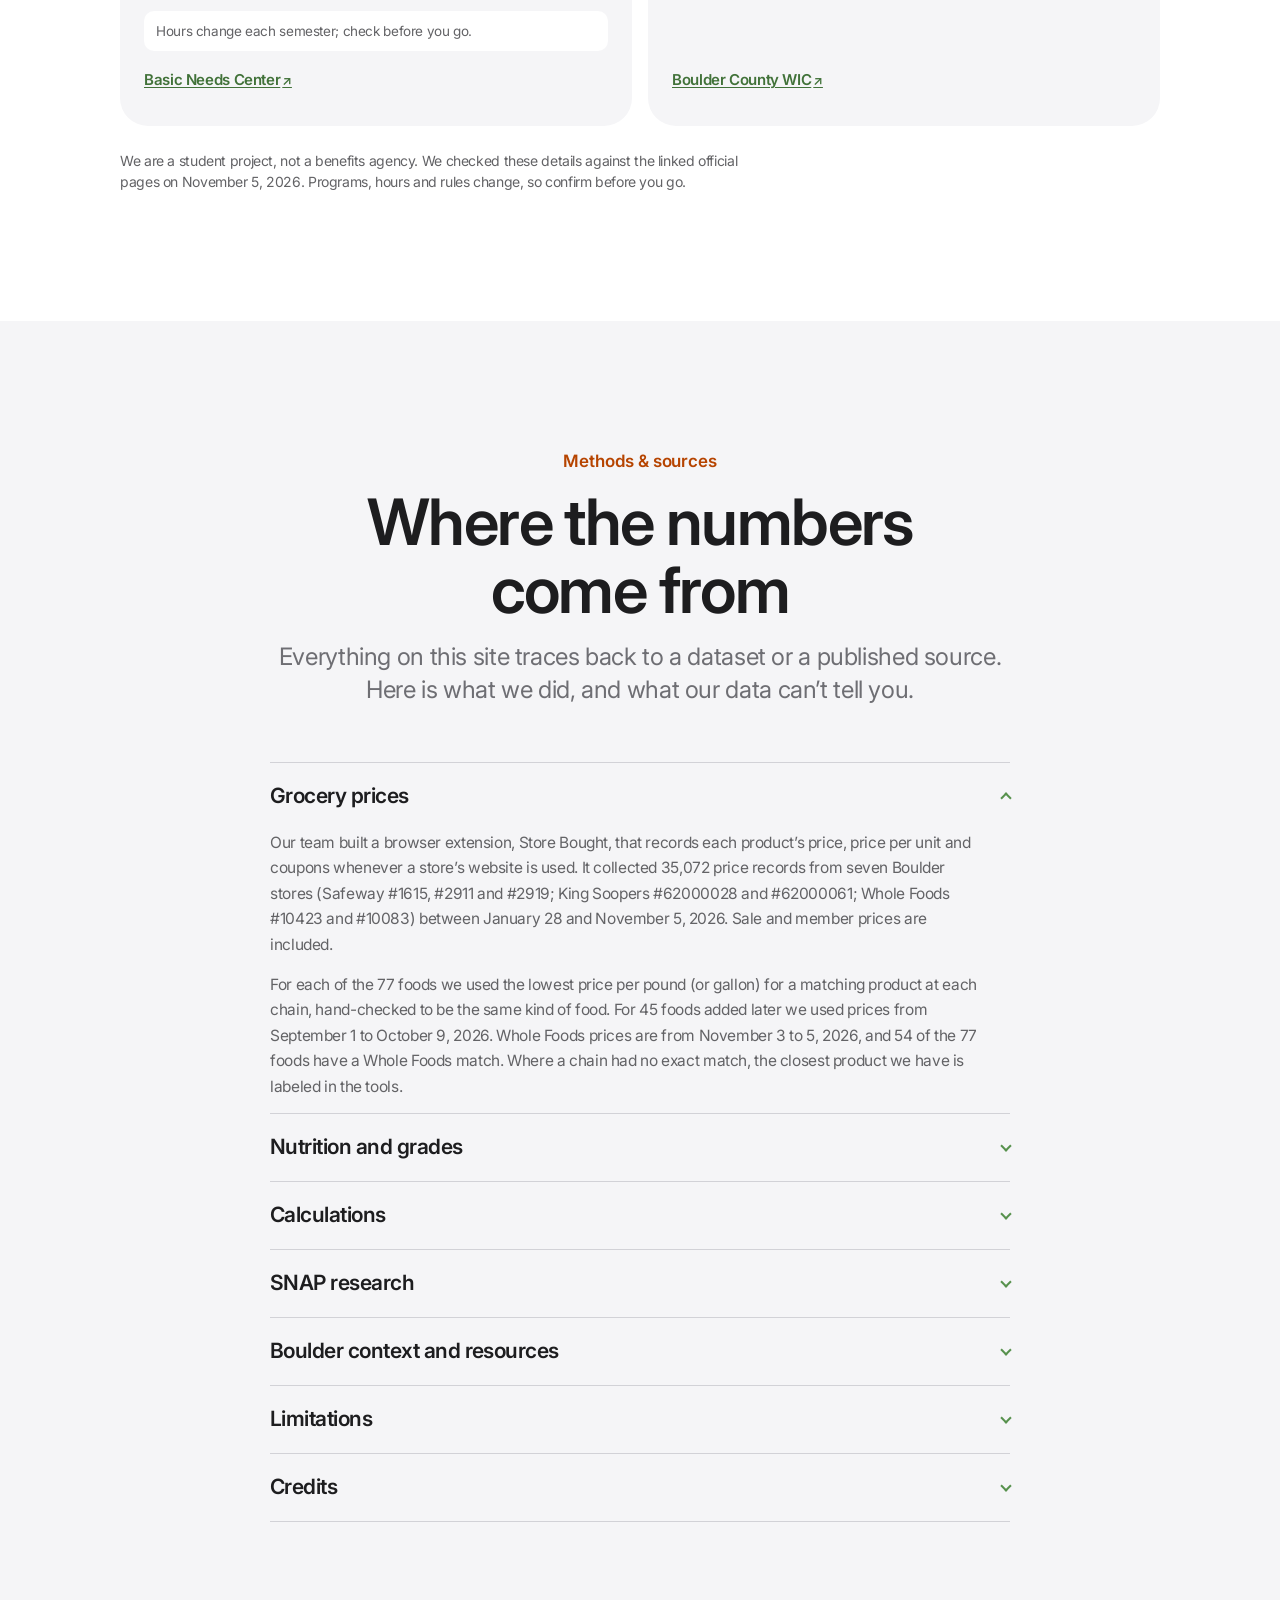
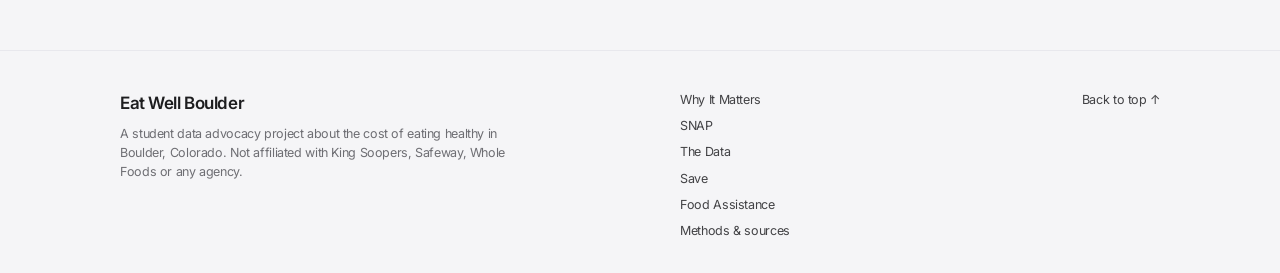
